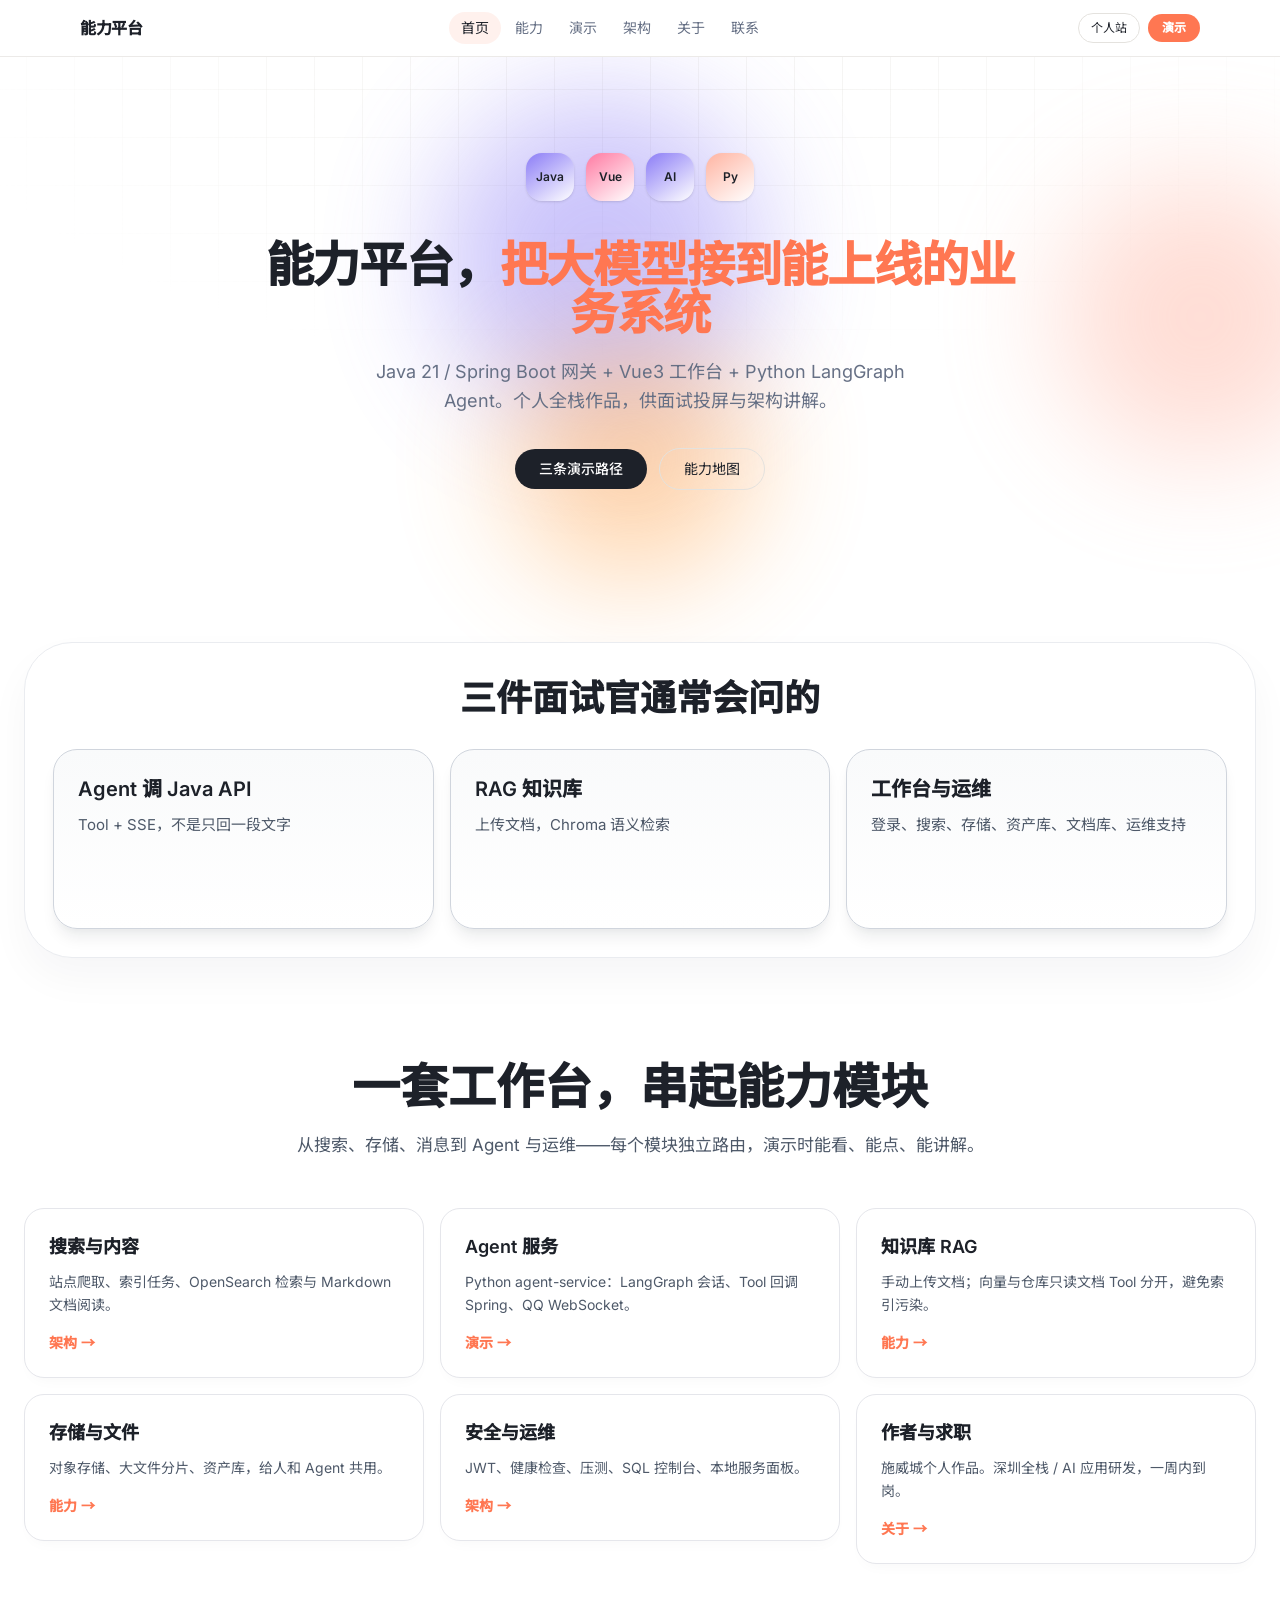
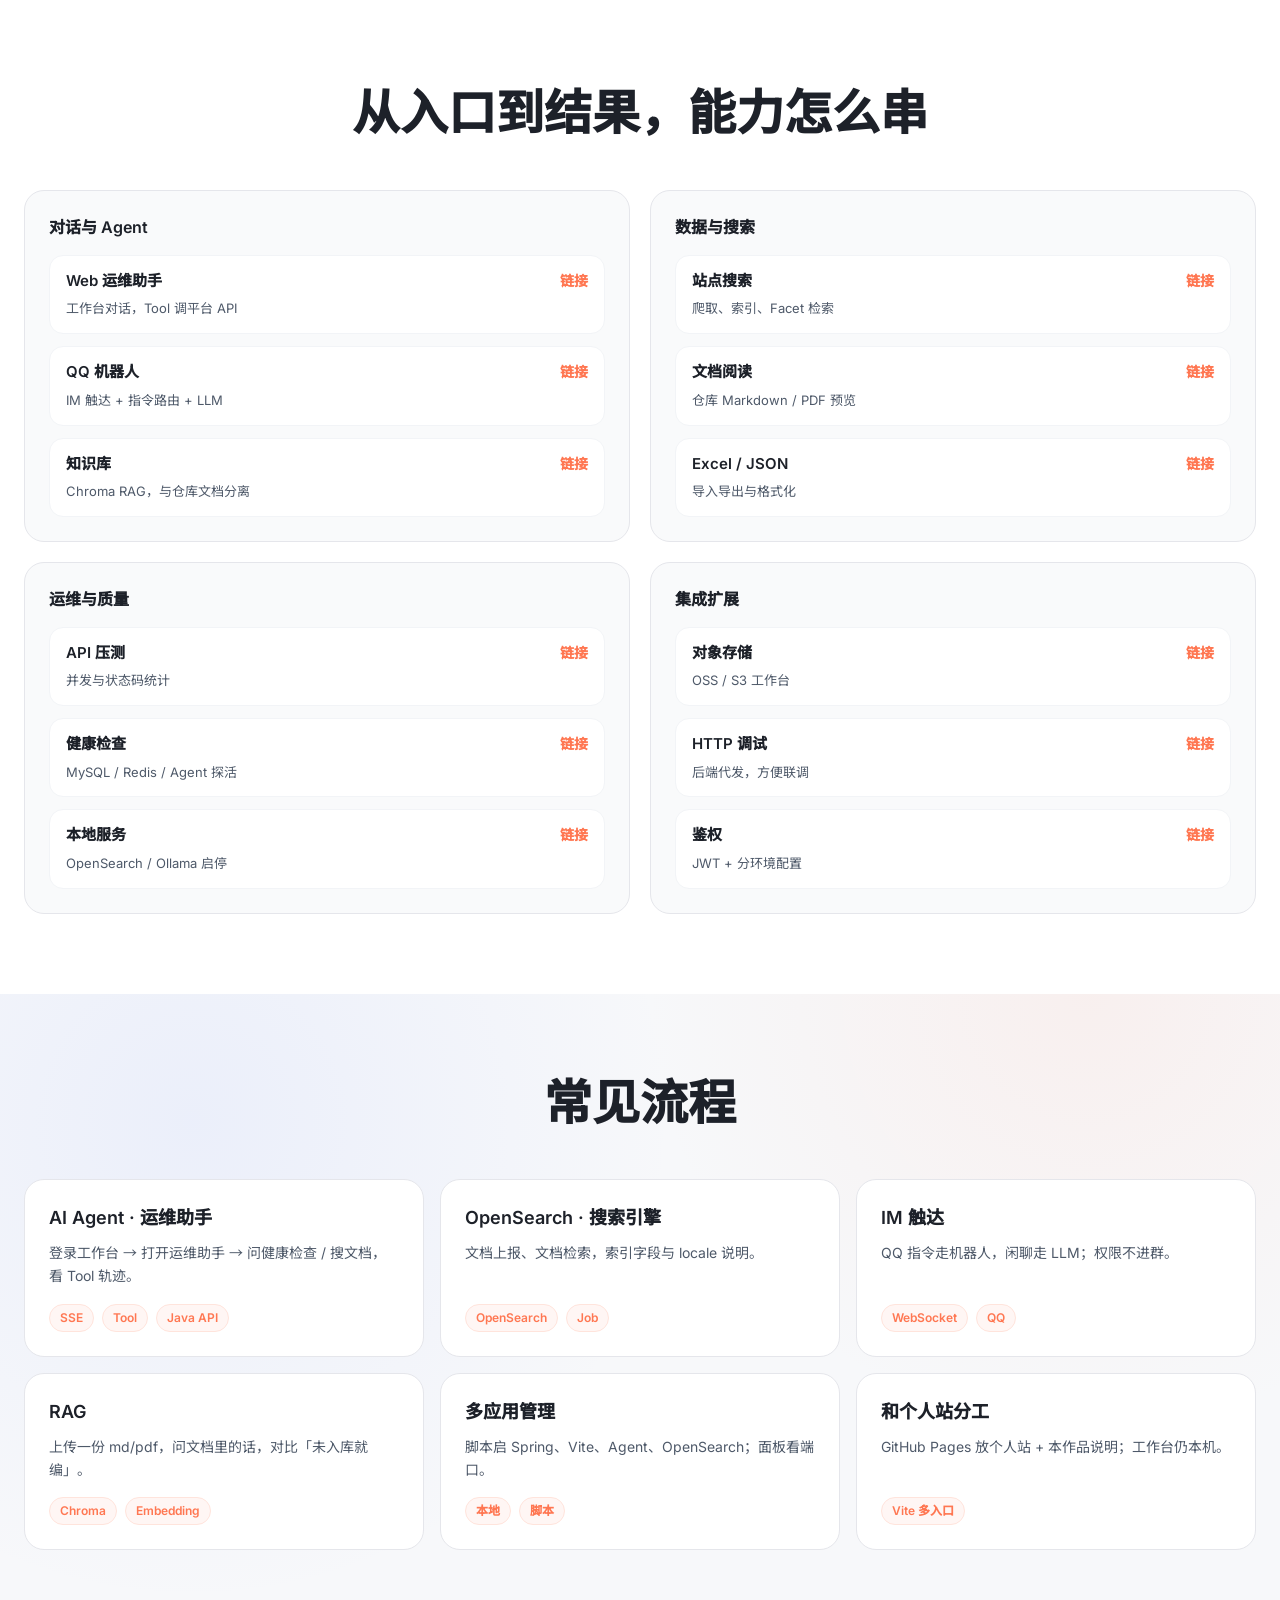
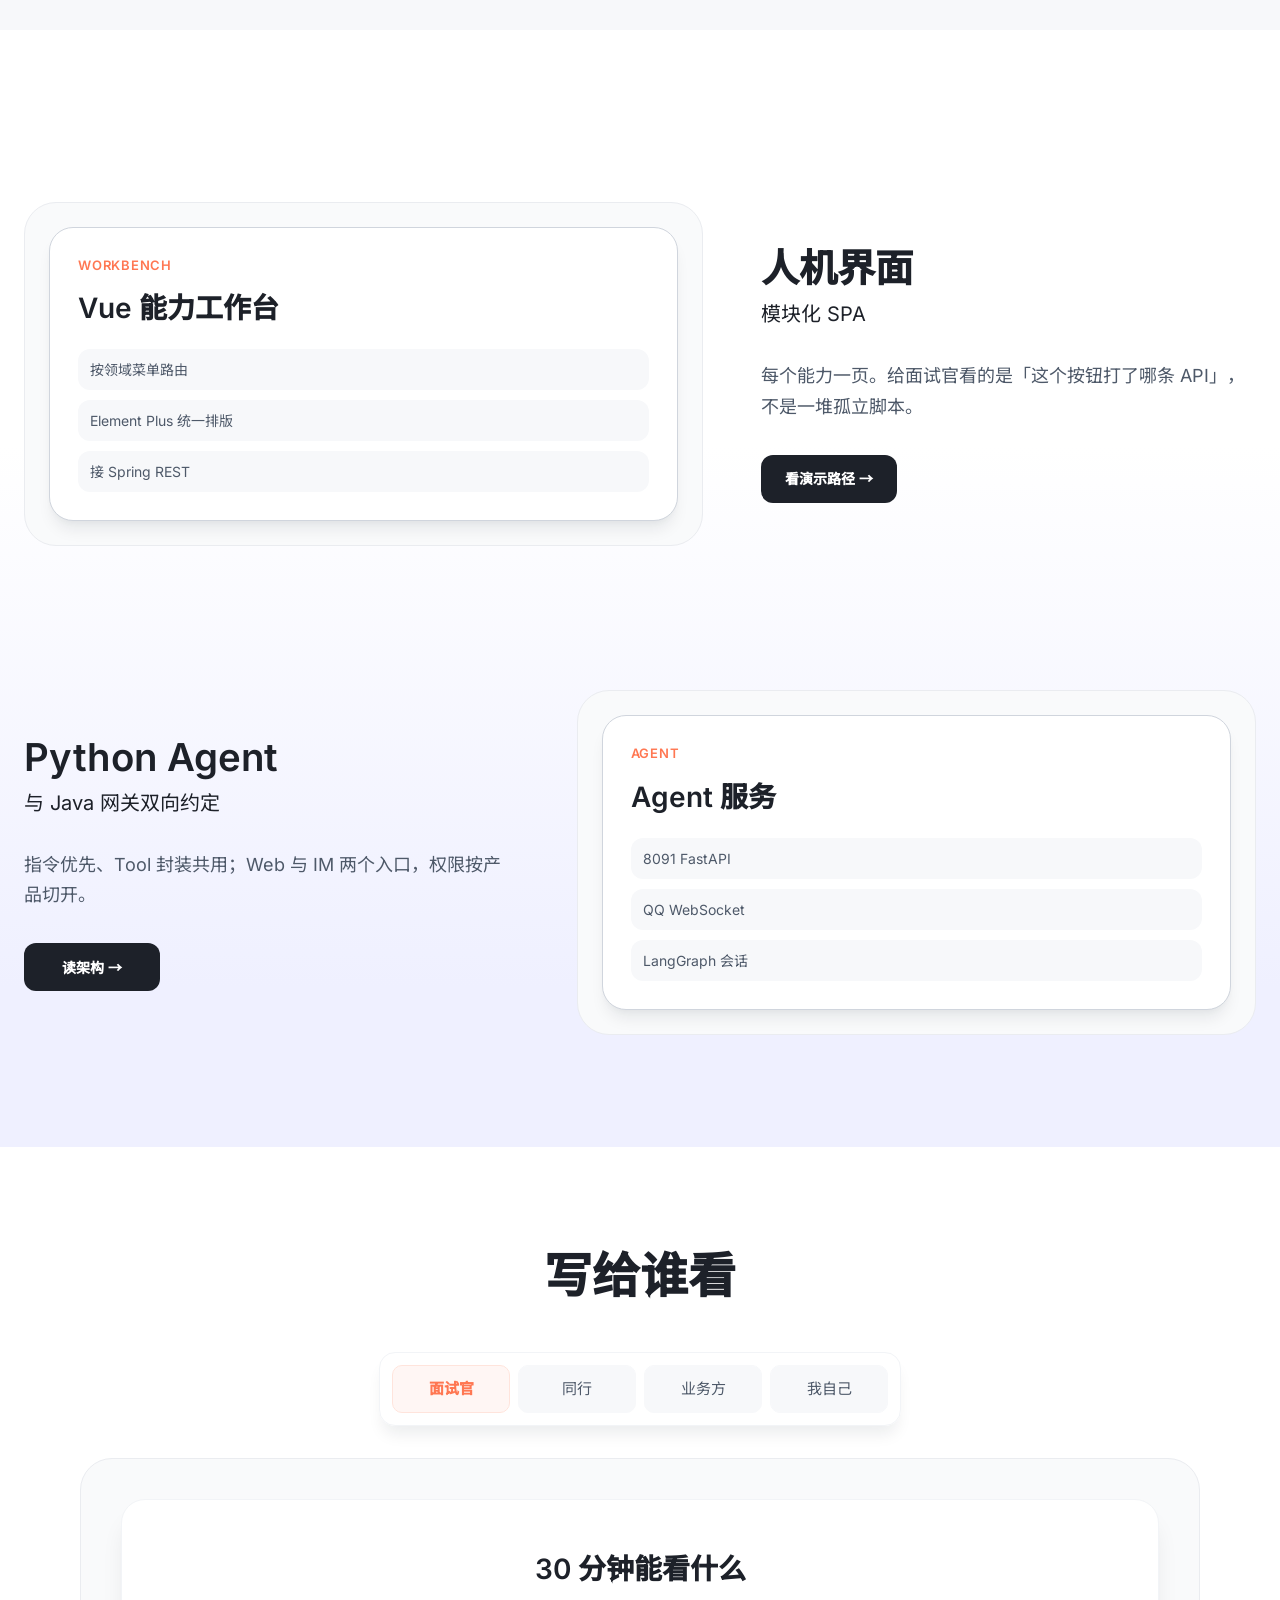
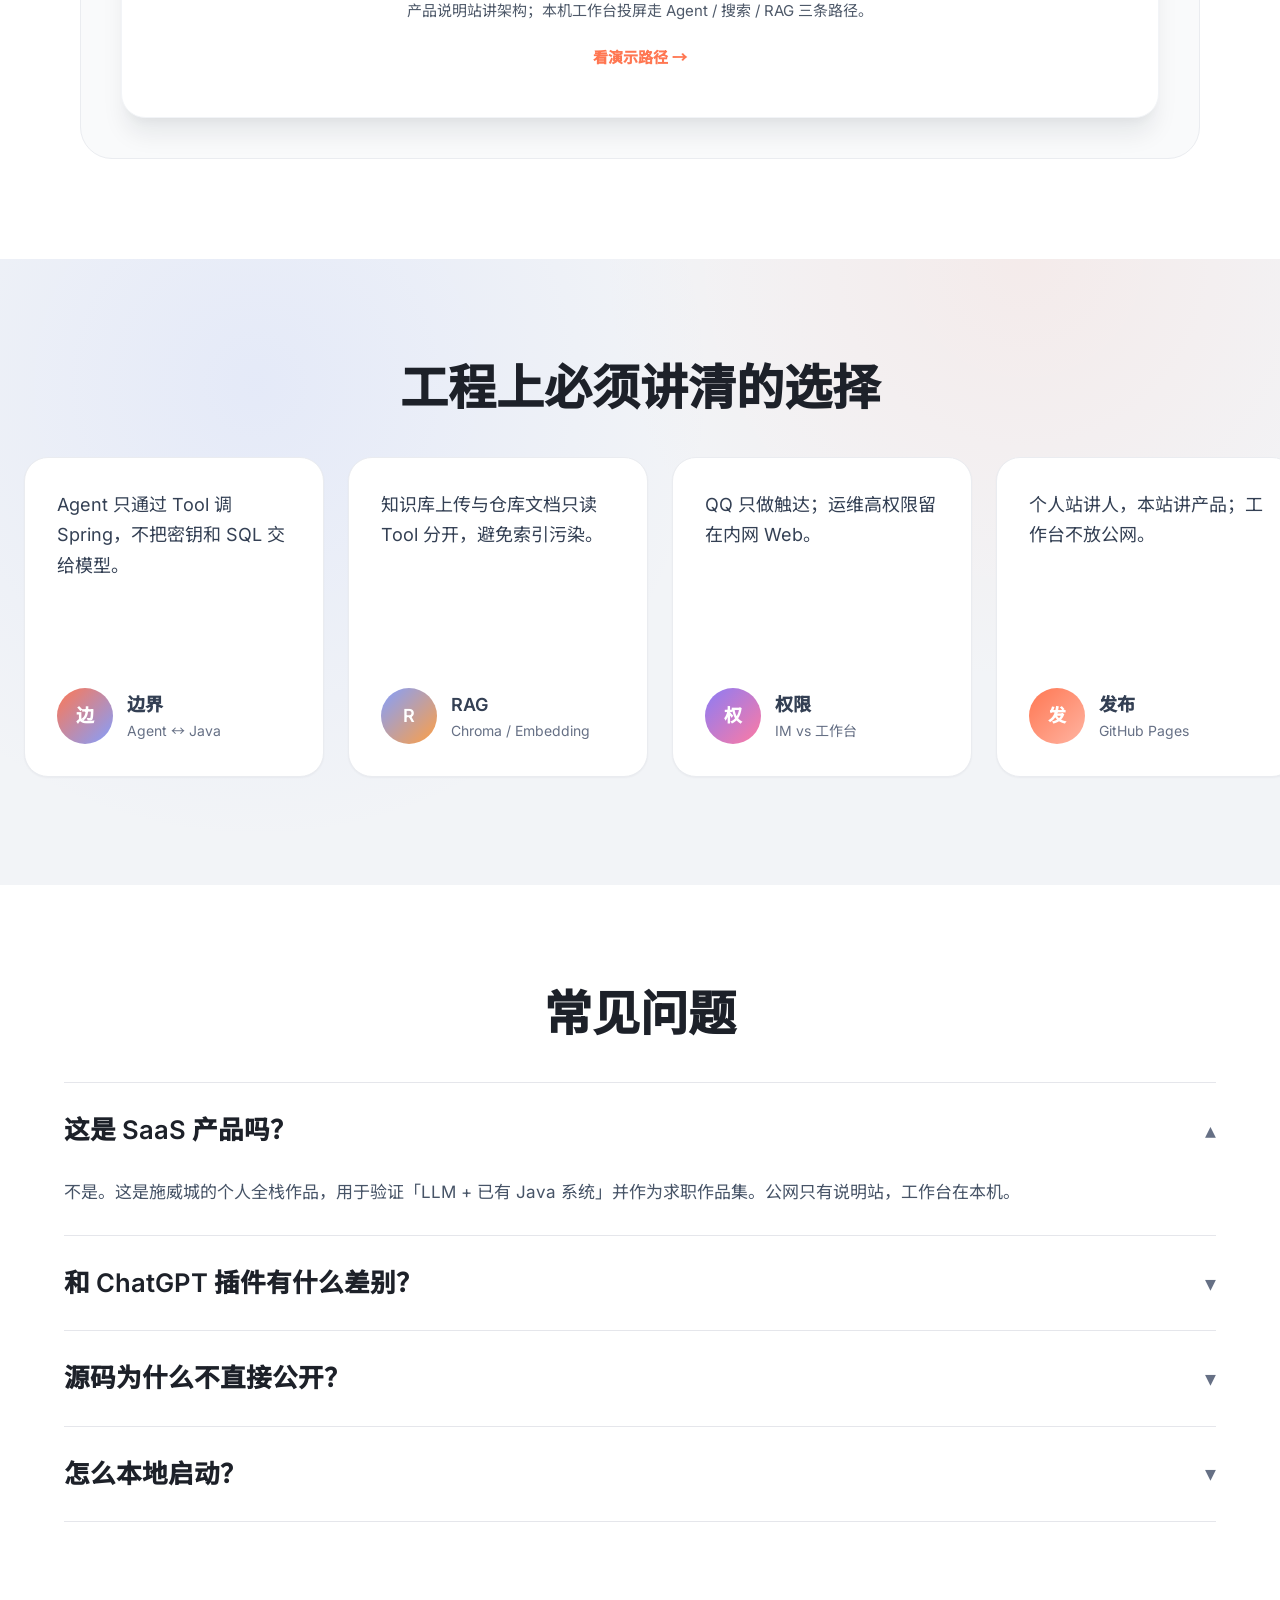
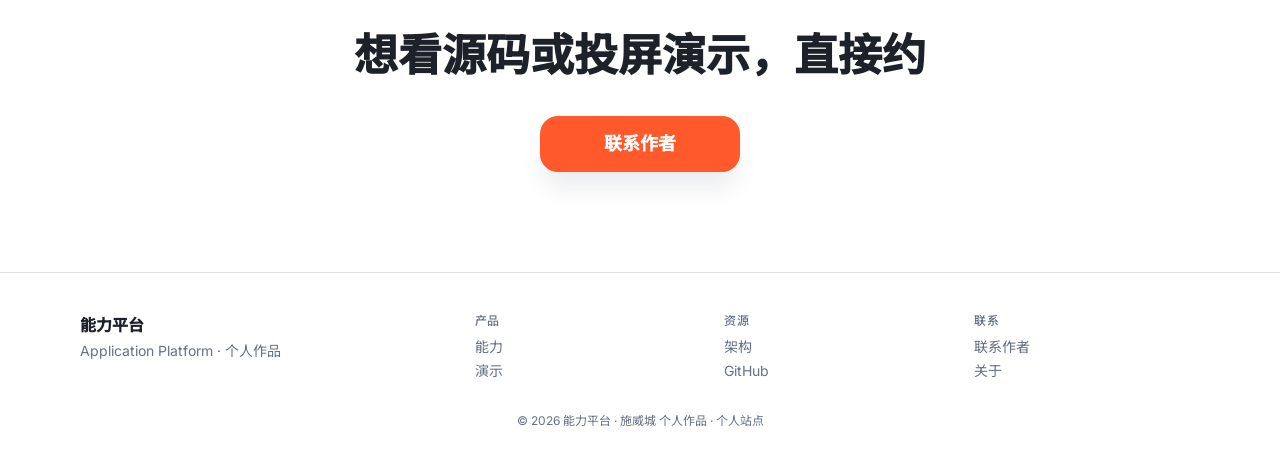
==== platform/index.html @ bff55a90 "regular updates 2026-11-03 01:28:28" ====
<!DOCTYPE html>
<html lang="zh-CN" class="h-full antialiased">
  <head>
    <meta charset="UTF-8" />
    <meta name="viewport" content="width=device-width, initial-scale=1, maximum-scale=5, viewport-fit=cover" />
    <link rel="icon" type="image/svg+xml" href="/platform/favicon.svg" />
    <title>能力平台 | 施威城个人作品</title>
    <meta name="description" content="施威城个人全栈作品：Spring Boot + Vue3 + LangGraph Agent / RAG。把大模型接到能上线的业务系统。" />
    <script type="module" crossorigin src="/platform/assets/index-BoWexp7I.js"></script>
    <link rel="stylesheet" crossorigin href="/platform/assets/index-W_lzZaRD.css">
  </head>
  <body class="min-h-full bg-background text-foreground">
    <script type="text/javascript">
      (function (l) {
        if (l.search.length > 1 && l.search.charAt(1) === '/') {
          var decoded = l.search
            .slice(1)
            .split('&')
            .map(function (s) {
              return s.replace(/~and~/g, '&');
            })
            .join('?');
          window.history.replaceState(null, null, l.pathname.slice(0, -1) + decoded + l.hash);
        }
      })(window.location);
    </script>
    <div id="app"></div>
  </body>
</html>
---- platform/assets/index-W_lzZaRD.css ----
@font-face{font-family:Inter;font-style:normal;font-display:swap;font-weight:400;src:url(/platform/assets/inter-cyrillic-ext-400-normal-BQZuk6qB.woff2) format("woff2"),url(/platform/assets/inter-cyrillic-ext-400-normal-DQukG94-.woff) format("woff");unicode-range:U+0460-052F,U+1C80-1C8A,U+20B4,U+2DE0-2DFF,U+A640-A69F,U+FE2E-FE2F}@font-face{font-family:Inter;font-style:normal;font-display:swap;font-weight:400;src:url(/platform/assets/inter-cyrillic-400-normal-obahsSVq.woff2) format("woff2"),url(/platform/assets/inter-cyrillic-400-normal-HOLc17fK.woff) format("woff");unicode-range:U+0301,U+0400-045F,U+0490-0491,U+04B0-04B1,U+2116}@font-face{font-family:Inter;font-style:normal;font-display:swap;font-weight:400;src:url(/platform/assets/inter-greek-ext-400-normal-DGGRlc-M.woff2) format("woff2"),url(/platform/assets/inter-greek-ext-400-normal-KugGGMne.woff) format("woff");unicode-range:U+1F00-1FFF}@font-face{font-family:Inter;font-style:normal;font-display:swap;font-weight:400;src:url(/platform/assets/inter-greek-400-normal-B4URO6DV.woff2) format("woff2"),url(/platform/assets/inter-greek-400-normal-q2sYcFCs.woff) format("woff");unicode-range:U+0370-0377,U+037A-037F,U+0384-038A,U+038C,U+038E-03A1,U+03A3-03FF}@font-face{font-family:Inter;font-style:normal;font-display:swap;font-weight:400;src:url(/platform/assets/inter-vietnamese-400-normal-DMkecbls.woff2) format("woff2"),url(/platform/assets/inter-vietnamese-400-normal-Bbgyi5SW.woff) format("woff");unicode-range:U+0102-0103,U+0110-0111,U+0128-0129,U+0168-0169,U+01A0-01A1,U+01AF-01B0,U+0300-0301,U+0303-0304,U+0308-0309,U+0323,U+0329,U+1EA0-1EF9,U+20AB}@font-face{font-family:Inter;font-style:normal;font-display:swap;font-weight:400;src:url(/platform/assets/inter-latin-ext-400-normal-C1nco2VV.woff2) format("woff2"),url(/platform/assets/inter-latin-ext-400-normal-77YHD8bZ.woff) format("woff");unicode-range:U+0100-02BA,U+02BD-02C5,U+02C7-02CC,U+02CE-02D7,U+02DD-02FF,U+0304,U+0308,U+0329,U+1D00-1DBF,U+1E00-1E9F,U+1EF2-1EFF,U+2020,U+20A0-20AB,U+20AD-20C0,U+2113,U+2C60-2C7F,U+A720-A7FF}@font-face{font-family:Inter;font-style:normal;font-display:swap;font-weight:400;src:url(/platform/assets/inter-latin-400-normal-C38fXH4l.woff2) format("woff2"),url(/platform/assets/inter-latin-400-normal-CyCys3Eg.woff) format("woff");unicode-range:U+0000-00FF,U+0131,U+0152-0153,U+02BB-02BC,U+02C6,U+02DA,U+02DC,U+0304,U+0308,U+0329,U+2000-206F,U+20AC,U+2122,U+2191,U+2193,U+2212,U+2215,U+FEFF,U+FFFD}@font-face{font-family:Inter;font-style:normal;font-display:swap;font-weight:500;src:url(/platform/assets/inter-cyrillic-ext-500-normal-B0yAr1jD.woff2) format("woff2"),url(/platform/assets/inter-cyrillic-ext-500-normal-BmqWE9Dz.woff) format("woff");unicode-range:U+0460-052F,U+1C80-1C8A,U+20B4,U+2DE0-2DFF,U+A640-A69F,U+FE2E-FE2F}@font-face{font-family:Inter;font-style:normal;font-display:swap;font-weight:500;src:url(/platform/assets/inter-cyrillic-500-normal-BasfLYem.woff2) format("woff2"),url(/platform/assets/inter-cyrillic-500-normal-CxZf_p3X.woff) format("woff");unicode-range:U+0301,U+0400-045F,U+0490-0491,U+04B0-04B1,U+2116}@font-face{font-family:Inter;font-style:normal;font-display:swap;font-weight:500;src:url(/platform/assets/inter-greek-ext-500-normal-C4iEst2y.woff2) format("woff2"),url(/platform/assets/inter-greek-ext-500-normal-2j5mBUwD.woff) format("woff");unicode-range:U+1F00-1FFF}@font-face{font-family:Inter;font-style:normal;font-display:swap;font-weight:500;src:url(/platform/assets/inter-greek-500-normal-BIZE56-Y.woff2) format("woff2"),url(/platform/assets/inter-greek-500-normal-Xzm54t5V.woff) format("woff");unicode-range:U+0370-0377,U+037A-037F,U+0384-038A,U+038C,U+038E-03A1,U+03A3-03FF}@font-face{font-family:Inter;font-style:normal;font-display:swap;font-weight:500;src:url(/platform/assets/inter-vietnamese-500-normal-DOriooB6.woff2) format("woff2"),url(/platform/assets/inter-vietnamese-500-normal-mJboJaSs.woff) format("woff");unicode-range:U+0102-0103,U+0110-0111,U+0128-0129,U+0168-0169,U+01A0-01A1,U+01AF-01B0,U+0300-0301,U+0303-0304,U+0308-0309,U+0323,U+0329,U+1EA0-1EF9,U+20AB}@font-face{font-family:Inter;font-style:normal;font-display:swap;font-weight:500;src:url(/platform/assets/inter-latin-ext-500-normal-CV4jyFjo.woff2) format("woff2"),url(/platform/assets/inter-latin-ext-500-normal-BxGbmqWO.woff) format("woff");unicode-range:U+0100-02BA,U+02BD-02C5,U+02C7-02CC,U+02CE-02D7,U+02DD-02FF,U+0304,U+0308,U+0329,U+1D00-1DBF,U+1E00-1E9F,U+1EF2-1EFF,U+2020,U+20A0-20AB,U+20AD-20C0,U+2113,U+2C60-2C7F,U+A720-A7FF}@font-face{font-family:Inter;font-style:normal;font-display:swap;font-weight:500;src:url(/platform/assets/inter-latin-500-normal-Cerq10X2.woff2) format("woff2"),url(/platform/assets/inter-latin-500-normal-BL9OpVg8.woff) format("woff");unicode-range:U+0000-00FF,U+0131,U+0152-0153,U+02BB-02BC,U+02C6,U+02DA,U+02DC,U+0304,U+0308,U+0329,U+2000-206F,U+20AC,U+2122,U+2191,U+2193,U+2212,U+2215,U+FEFF,U+FFFD}@font-face{font-family:Inter;font-style:normal;font-display:swap;font-weight:600;src:url(/platform/assets/inter-cyrillic-ext-600-normal-Dfes3d0z.woff2) format("woff2"),url(/platform/assets/inter-cyrillic-ext-600-normal-Bcila6Z-.woff) format("woff");unicode-range:U+0460-052F,U+1C80-1C8A,U+20B4,U+2DE0-2DFF,U+A640-A69F,U+FE2E-FE2F}@font-face{font-family:Inter;font-style:normal;font-display:swap;font-weight:600;src:url(/platform/assets/inter-cyrillic-600-normal-CWCymEST.woff2) format("woff2"),url(/platform/assets/inter-cyrillic-600-normal-4D_pXhcN.woff) format("woff");unicode-range:U+0301,U+0400-045F,U+0490-0491,U+04B0-04B1,U+2116}@font-face{font-family:Inter;font-style:normal;font-display:swap;font-weight:600;src:url(/platform/assets/inter-greek-ext-600-normal-DRtmH8MT.woff2) format("woff2"),url(/platform/assets/inter-greek-ext-600-normal-B8X0CLgF.woff) format("woff");unicode-range:U+1F00-1FFF}@font-face{font-family:Inter;font-style:normal;font-display:swap;font-weight:600;src:url(/platform/assets/inter-greek-600-normal-plRanbMR.woff2) format("woff2"),url(/platform/assets/inter-greek-600-normal-BZpKdvQh.woff) format("woff");unicode-range:U+0370-0377,U+037A-037F,U+0384-038A,U+038C,U+038E-03A1,U+03A3-03FF}@font-face{font-family:Inter;font-style:normal;font-display:swap;font-weight:600;src:url(/platform/assets/inter-vietnamese-600-normal-Cc8MFFhd.woff2) format("woff2"),url(/platform/assets/inter-vietnamese-600-normal-BuLX-rYi.woff) format("woff");unicode-range:U+0102-0103,U+0110-0111,U+0128-0129,U+0168-0169,U+01A0-01A1,U+01AF-01B0,U+0300-0301,U+0303-0304,U+0308-0309,U+0323,U+0329,U+1EA0-1EF9,U+20AB}@font-face{font-family:Inter;font-style:normal;font-display:swap;font-weight:600;src:url(/platform/assets/inter-latin-ext-600-normal-D2bJ5OIk.woff2) format("woff2"),url(/platform/assets/inter-latin-ext-600-normal-CIVaiw4L.woff) format("woff");unicode-range:U+0100-02BA,U+02BD-02C5,U+02C7-02CC,U+02CE-02D7,U+02DD-02FF,U+0304,U+0308,U+0329,U+1D00-1DBF,U+1E00-1E9F,U+1EF2-1EFF,U+2020,U+20A0-20AB,U+20AD-20C0,U+2113,U+2C60-2C7F,U+A720-A7FF}@font-face{font-family:Inter;font-style:normal;font-display:swap;font-weight:600;src:url(/platform/assets/inter-latin-600-normal-LgqL8muc.woff2) format("woff2"),url(/platform/assets/inter-latin-600-normal-CiBQ2DWP.woff) format("woff");unicode-range:U+0000-00FF,U+0131,U+0152-0153,U+02BB-02BC,U+02C6,U+02DA,U+02DC,U+0304,U+0308,U+0329,U+2000-206F,U+20AC,U+2122,U+2191,U+2193,U+2212,U+2215,U+FEFF,U+FFFD}@font-face{font-family:Noto Sans SC;font-style:normal;font-display:swap;font-weight:400;src:url([data-uri]) format("woff2"),url([data-uri]) format("woff");unicode-range:U+1f1e9-1f1f5,U+1f1f7-1f1ff,U+1f21a,U+1f232,U+1f234-1f237,U+1f250-1f251,U+1f300,U+1f302-1f308,U+1f30a-1f311,U+1f315,U+1f319-1f320,U+1f324,U+1f327,U+1f32a,U+1f32c-1f32d,U+1f330-1f357,U+1f359-1f37e}@font-face{font-family:Noto Sans SC;font-style:normal;font-display:swap;font-weight:400;src:url(/platform/assets/noto-sans-sc-5-400-normal-3RzBeGhg.woff2) format("woff2"),url(/platform/assets/noto-sans-sc-5-400-normal-CqGeNka7.woff) format("woff");unicode-range:U+fee3,U+fef3,U+ff03-ff04,U+ff07,U+ff0a,U+ff17-ff19,U+ff1c-ff1d,U+ff20-ff3a,U+ff3c,U+ff3e-ff5b,U+ff5d,U+ff61-ff65,U+ff67-ff6a,U+ff6c,U+ff6f-ff78,U+ff7a-ff7d,U+ff80-ff84,U+ff86,U+ff89-ff8e,U+ff92,U+ff97-ff9b,U+ff9d-ff9f,U+ffe0-ffe4,U+ffe6,U+ffe9,U+ffeb,U+ffed,U+fffc,U+1f004,U+1f170-1f171,U+1f192-1f195,U+1f198-1f19a,U+1f1e6-1f1e8}@font-face{font-family:Noto Sans SC;font-style:normal;font-display:swap;font-weight:400;src:url(/platform/assets/noto-sans-sc-6-400-normal-D73klzWF.woff2) format("woff2"),url(/platform/assets/noto-sans-sc-6-400-normal-CXZtsxyd.woff) format("woff");unicode-range:U+f0a7,U+f0b2,U+f0b7,U+f0c9,U+f0d8,U+f0da,U+f0dc-f0dd,U+f0e0,U+f0e6,U+f0eb,U+f0fc,U+f101,U+f104-f105,U+f107,U+f10b,U+f11b,U+f14b,U+f18a,U+f193,U+f1d6-f1d7,U+f244,U+f27a,U+f296,U+f2ae,U+f471,U+f4b3,U+f610-f611,U+f880-f881,U+f8ec,U+f8f5,U+f8ff,U+f901,U+f90a,U+f92c-f92d,U+f934,U+f937,U+f941,U+f965,U+f967,U+f969,U+f96b,U+f96f,U+f974,U+f978-f979,U+f97e,U+f981,U+f98a,U+f98e,U+f997,U+f99c,U+f9b2,U+f9b5,U+f9ba,U+f9be,U+f9ca,U+f9d0-f9d1,U+f9dd,U+f9e0-f9e1,U+f9e4,U+f9f7,U+fa00-fa01,U+fa08,U+fa0a,U+fa11,U+fb01-fb02,U+fdfc,U+fe0e,U+fe30-fe31,U+fe33-fe44,U+fe49-fe52,U+fe54-fe57,U+fe59-fe66,U+fe68-fe6b,U+fe8e,U+fe92-fe93,U+feae,U+feb8,U+fecb-fecc,U+fee0}@font-face{font-family:Noto Sans SC;font-style:normal;font-display:swap;font-weight:400;src:url(/platform/assets/noto-sans-sc-21-400-normal-Bfz3Xm1a.woff2) format("woff2"),url(/platform/assets/noto-sans-sc-21-400-normal-BWSKkENd.woff) format("woff");unicode-range:U+9f83,U+9f85-9f8d,U+9f90-9f91,U+9f94-9f96,U+9f98,U+9f9b-9f9c,U+9f9e,U+9fa0,U+9fa2,U+9ff0-9fff,U+a001,U+a007,U+a025,U+a046-a047,U+a057,U+a072,U+a078-a079,U+a083,U+a085,U+a100,U+a118,U+a132,U+a134,U+a1f4,U+a242,U+a4a6,U+a4aa,U+a4b0-a4b1,U+a4b3,U+a9c1-a9c2,U+ac00-ac01,U+ac04,U+ac08,U+ac10-ac11,U+ac13-ac16,U+ac19,U+ac1c-ac1d,U+ac24,U+ac70-ac71,U+ac74,U+ac77-ac78,U+ac80-ac81,U+ac83,U+ac8c,U+ac90,U+ac9f-aca0,U+aca8-aca9,U+acac,U+acb0,U+acbd,U+acc1,U+acc4,U+ace0-ace1,U+ace4,U+ace8,U+acf3,U+acf5,U+acfc-acfd,U+ad00,U+ad0c,U+ad11,U+ad1c,U+ad34,U+ad50,U+ad64,U+ad6c,U+ad70,U+ad74,U+ad7f,U+ad81,U+ad8c,U+adc0,U+adc8,U+addc,U+ade0,U+adf8-adf9,U+adfc,U+ae00,U+ae08-ae09,U+ae0b,U+ae30,U+ae34,U+ae38,U+ae40,U+ae4a,U+ae4c,U+ae54,U+ae68,U+aebc,U+aed8,U+af2c-af2d}@font-face{font-family:Noto Sans SC;font-style:normal;font-display:swap;font-weight:400;src:url(/platform/assets/noto-sans-sc-22-400-normal-yOvQSDF6.woff2) format("woff2"),url(/platform/assets/noto-sans-sc-22-400-normal-BKfopAEH.woff) format("woff");unicode-range:U+9e30-9e33,U+9e35-9e3b,U+9e3e,U+9e40-9e44,U+9e46-9e4e,U+9e51,U+9e53,U+9e55-9e58,U+9e5a-9e5c,U+9e5e-9e63,U+9e66-9e6e,U+9e71,U+9e73,U+9e75,U+9e78-9e79,U+9e7c-9e7e,U+9e82,U+9e86-9e88,U+9e8b-9e8c,U+9e90-9e91,U+9e93,U+9e95,U+9e97,U+9e9d,U+9ea4-9ea5,U+9ea9-9eaa,U+9eb4-9eb5,U+9eb8-9eba,U+9ebc-9ebf,U+9ec3,U+9ec9,U+9ecd,U+9ed0,U+9ed2-9ed3,U+9ed5-9ed6,U+9ed9,U+9edc-9edd,U+9edf-9ee0,U+9ee2,U+9ee5,U+9ee7-9eea,U+9eef,U+9ef1,U+9ef3-9ef4,U+9ef6,U+9ef9,U+9efb-9efc,U+9efe,U+9f0b,U+9f0d,U+9f10,U+9f14,U+9f17,U+9f19,U+9f22,U+9f29,U+9f2c,U+9f2f,U+9f31,U+9f37,U+9f39,U+9f3d-9f3e,U+9f41,U+9f4a-9f4b,U+9f51-9f52,U+9f61-9f63,U+9f66-9f67,U+9f80-9f81}@font-face{font-family:Noto Sans SC;font-style:normal;font-display:swap;font-weight:400;src:url(/platform/assets/noto-sans-sc-23-400-normal-D0XQUkMM.woff2) format("woff2"),url(/platform/assets/noto-sans-sc-23-400-normal-VP8RQJAO.woff) format("woff");unicode-range:U+9c82-9c83,U+9c85-9c8c,U+9c8e-9c92,U+9c94-9c9b,U+9c9e-9ca3,U+9ca5-9ca7,U+9ca9,U+9cab,U+9cad-9cae,U+9cb1-9cb7,U+9cb9-9cbd,U+9cbf-9cc0,U+9cc3,U+9cc5-9cc7,U+9cc9-9cd1,U+9cd3-9cda,U+9cdc-9cdd,U+9cdf,U+9ce1-9ce3,U+9ce5,U+9ce9,U+9cee-9cef,U+9cf3-9cf4,U+9cf6,U+9cfc-9cfd,U+9d02,U+9d08-9d09,U+9d12,U+9d1b,U+9d1e,U+9d26,U+9d28,U+9d37,U+9d3b,U+9d3f,U+9d51,U+9d59,U+9d5c-9d5d,U+9d5f-9d61,U+9d6c,U+9d70,U+9d72,U+9d7a,U+9d7e,U+9d84,U+9d89,U+9d8f,U+9d92,U+9daf,U+9db4,U+9db8,U+9dbc,U+9dc4,U+9dc7,U+9dc9,U+9dd7,U+9ddf,U+9df2,U+9df9-9dfa,U+9e0a,U+9e11,U+9e1a,U+9e1e,U+9e20,U+9e22,U+9e28-9e2c,U+9e2e-9e2f}@font-face{font-family:Noto Sans SC;font-style:normal;font-display:swap;font-weight:400;src:url(/platform/assets/noto-sans-sc-24-400-normal-mI4tDgE1.woff2) format("woff2"),url(/platform/assets/noto-sans-sc-24-400-normal-BNcLancd.woff) format("woff");unicode-range:U+9a80,U+9a83,U+9a85,U+9a88-9a8a,U+9a8d-9a8e,U+9a90,U+9a92-9a93,U+9a95-9a96,U+9a98-9a99,U+9a9b-9aa2,U+9aa5,U+9aa7,U+9aaf-9ab1,U+9ab5-9ab6,U+9ab9-9aba,U+9ac0-9ac4,U+9ac8,U+9acb-9acc,U+9ace-9acf,U+9ad1-9ad2,U+9ad9,U+9adf,U+9ae1,U+9ae3,U+9aea-9aeb,U+9aed-9aef,U+9af4,U+9af9,U+9afb,U+9b03-9b04,U+9b06,U+9b08,U+9b0d,U+9b0f-9b10,U+9b13,U+9b18,U+9b1a,U+9b1f,U+9b22-9b23,U+9b25,U+9b27-9b28,U+9b2a,U+9b2f,U+9b31-9b32,U+9b3b,U+9b43,U+9b46-9b49,U+9b4d-9b4e,U+9b51,U+9b56,U+9b58,U+9b5a,U+9b5c,U+9b5f,U+9b61-9b62,U+9b6f,U+9b77,U+9b80,U+9b88,U+9b8b,U+9b8e,U+9b91,U+9b9f-9ba0,U+9ba8,U+9baa-9bab,U+9bad-9bae,U+9bb0-9bb1,U+9bb8,U+9bc9-9bca,U+9bd3,U+9bd6,U+9bdb,U+9be8,U+9bf0-9bf1,U+9c02,U+9c10,U+9c15,U+9c24,U+9c2d,U+9c32,U+9c39,U+9c3b,U+9c40,U+9c47-9c49,U+9c53,U+9c57,U+9c64,U+9c72,U+9c77-9c78,U+9c7b,U+9c7f-9c80}@font-face{font-family:Noto Sans SC;font-style:normal;font-display:swap;font-weight:400;src:url(/platform/assets/noto-sans-sc-25-400-normal-CD3JKveN.woff2) format("woff2"),url(/platform/assets/noto-sans-sc-25-400-normal-Dr2sN31U.woff) format("woff");unicode-range:U+98dd,U+98e1-98e2,U+98e7-98ea,U+98ec,U+98ee-98ef,U+98f2,U+98f4,U+98fc-98fe,U+9903,U+9905,U+9908,U+990a,U+990c-990d,U+9913-9914,U+9918,U+991a-991b,U+991e,U+9921,U+9928,U+992c,U+992e,U+9935,U+9938-9939,U+993d-993e,U+9945,U+994b-994c,U+9951-9952,U+9954-9955,U+9957,U+995e,U+9963,U+9966-9969,U+996b-996c,U+996f,U+9974-9975,U+9977-9979,U+997d-997e,U+9980-9981,U+9983-9984,U+9987,U+998a-998b,U+998d-9991,U+9993-9995,U+9997-9998,U+99a5,U+99ab,U+99ad-99ae,U+99b1,U+99b3-99b4,U+99bc,U+99bf,U+99c1,U+99c3-99c6,U+99cc,U+99d0,U+99d2,U+99d5,U+99db,U+99dd,U+99e1,U+99ed,U+99f1,U+99ff,U+9a01,U+9a03-9a04,U+9a0e-9a0f,U+9a11-9a13,U+9a19,U+9a1b,U+9a28,U+9a2b,U+9a30,U+9a32,U+9a37,U+9a40,U+9a45,U+9a4a,U+9a4d-9a4e,U+9a52,U+9a55,U+9a57,U+9a5a-9a5b,U+9a5f,U+9a62,U+9a65,U+9a69,U+9a6b,U+9a6e,U+9a75,U+9a77-9a7a,U+9a7d}@font-face{font-family:Noto Sans SC;font-style:normal;font-display:swap;font-weight:400;src:url(/platform/assets/noto-sans-sc-26-400-normal-B306_DcA.woff2) format("woff2"),url(/platform/assets/noto-sans-sc-26-400-normal-BcJtXd5l.woff) format("woff");unicode-range:U+975b-975c,U+9763,U+9765-9766,U+976c-976d,U+9773,U+9776,U+977a,U+977c,U+9784-9785,U+978e-978f,U+9791-9792,U+9794-9795,U+9798,U+979a,U+979e,U+97a3,U+97a5-97a6,U+97a8,U+97ab-97ac,U+97ae-97af,U+97b2,U+97b4,U+97c6,U+97cb-97cc,U+97d3,U+97d8,U+97dc,U+97e1,U+97ea-97eb,U+97ee,U+97fb,U+97fe-97ff,U+9801-9803,U+9805-9806,U+9808,U+980c,U+9810-9814,U+9817-9818,U+981e,U+9820-9821,U+9824,U+9828,U+982b-982d,U+9830,U+9834,U+9838-9839,U+983c,U+9846,U+984d-984f,U+9851-9852,U+9854-9855,U+9857-9858,U+985a-985b,U+9862-9863,U+9865,U+9867,U+986b,U+986f-9871,U+9877-9878,U+987c,U+9880,U+9883,U+9885,U+9889,U+988b-988f,U+9893-9895,U+9899-989b,U+989e-989f,U+98a1-98a2,U+98a5-98a7,U+98a9,U+98af,U+98b1,U+98b6,U+98ba,U+98be,U+98c3-98c4,U+98c6-98c8,U+98cf-98d6,U+98da-98db}@font-face{font-family:Noto Sans SC;font-style:normal;font-display:swap;font-weight:400;src:url(/platform/assets/noto-sans-sc-27-400-normal-LzZF_NqI.woff2) format("woff2"),url(/platform/assets/noto-sans-sc-27-400-normal-CAcePaVb.woff) format("woff");unicode-range:U+95c4-95ca,U+95cc-95cd,U+95d4-95d6,U+95d8,U+95e1-95e2,U+95e9,U+95f0-95f1,U+95f3,U+95f6,U+95fc,U+95fe-95ff,U+9602-9604,U+9606-960d,U+960f,U+9611-9613,U+9615-9617,U+9619-961b,U+961d,U+9621,U+9628,U+962f,U+963c-963e,U+9641-9642,U+9649,U+9654,U+965b-965f,U+9661,U+9663,U+9665,U+9667-9668,U+966c,U+9670,U+9672-9674,U+9678,U+967a,U+967d,U+9682,U+9685,U+9688,U+968a,U+968d-968e,U+9695,U+9697-9698,U+969e,U+96a0,U+96a3-96a4,U+96a8,U+96aa,U+96b0-96b1,U+96b3-96b4,U+96b7-96b9,U+96bb-96bd,U+96c9,U+96cb,U+96ce,U+96d1-96d2,U+96d6,U+96d9,U+96db-96dc,U+96de,U+96e0,U+96e3,U+96e9,U+96eb,U+96f0-96f2,U+96f9,U+96ff,U+9701-9702,U+9705,U+9708,U+970a,U+970e-970f,U+9711,U+9719,U+9727,U+972a,U+972d,U+9730,U+973d,U+9742,U+9744,U+9748-9749,U+9750-9751,U+975a}@font-face{font-family:Noto Sans SC;font-style:normal;font-display:swap;font-weight:400;src:url(/platform/assets/noto-sans-sc-28-400-normal-CEc-bbYn.woff2) format("woff2"),url(/platform/assets/noto-sans-sc-28-400-normal-mlzUy5GG.woff) format("woff");unicode-range:U+94f5,U+94f7,U+94f9,U+94fb-94fd,U+94ff,U+9503-9504,U+9506-9507,U+9509-950a,U+950d-950f,U+9511-9518,U+951a-9520,U+9522,U+9528-952d,U+9530-953a,U+953c-953f,U+9543-9546,U+9548-9550,U+9552-9555,U+9557-955b,U+955d-9568,U+956a-956d,U+9570-9574,U+9583,U+9586,U+9589,U+958e-958f,U+9591-9592,U+9594,U+9598-9599,U+959e-95a0,U+95a2-95a6,U+95a8-95b2,U+95b4,U+95b8-95c3}@font-face{font-family:Noto Sans SC;font-style:normal;font-display:swap;font-weight:400;src:url(/platform/assets/noto-sans-sc-29-400-normal-CTMIENlc.woff2) format("woff2"),url(/platform/assets/noto-sans-sc-29-400-normal-CHgMHmhc.woff) format("woff");unicode-range:U+941c-942b,U+942d-942e,U+9432-9433,U+9435,U+9438,U+943a,U+943e,U+9444,U+944a,U+9451-9452,U+945a,U+9462-9463,U+9465,U+9470-9487,U+948a-9492,U+9494-9498,U+949a,U+949c-949d,U+94a1,U+94a3-94a4,U+94a8,U+94aa-94ad,U+94af,U+94b2,U+94b4-94ba,U+94bc-94c0,U+94c4,U+94c6-94db,U+94de-94ec,U+94ee-94f1,U+94f3}@font-face{font-family:Noto Sans SC;font-style:normal;font-display:swap;font-weight:400;src:url(/platform/assets/noto-sans-sc-30-400-normal-Dzb6Zn8O.woff2) format("woff2"),url(/platform/assets/noto-sans-sc-30-400-normal-DueQZSV4.woff) format("woff");unicode-range:U+92ec-92ed,U+92f0,U+92f3,U+92f8,U+92fc,U+9304,U+9306,U+9310,U+9312,U+9315,U+9318,U+931a,U+931e,U+9320-9322,U+9324,U+9326-9329,U+932b-932c,U+932f,U+9331-9332,U+9335-9336,U+933e,U+9340-9341,U+934a-9360,U+9362-9363,U+9365-936b,U+936e,U+9375,U+937e,U+9382,U+938a,U+938c,U+938f,U+9393-9394,U+9396-9397,U+939a,U+93a2,U+93a7,U+93ac-93cd,U+93d0-93d1,U+93d6-93d8,U+93de-93df,U+93e1-93e2,U+93e4,U+93f8,U+93fb,U+93fd,U+940e-941a}@font-face{font-family:Noto Sans SC;font-style:normal;font-display:swap;font-weight:400;src:url(/platform/assets/noto-sans-sc-31-400-normal-Cngcbauu.woff2) format("woff2"),url(/platform/assets/noto-sans-sc-31-400-normal-Cyw6s5hq.woff) format("woff");unicode-range:U+9163-9164,U+9169,U+9170,U+9172,U+9174,U+9179-917a,U+917d-917e,U+9182-9183,U+9185,U+918c-918d,U+9190-9191,U+919a,U+919c,U+91a1-91a4,U+91a8,U+91aa-91af,U+91b4-91b5,U+91b8,U+91ba,U+91be,U+91c0-91c1,U+91c6,U+91c8,U+91cb,U+91d0,U+91d2,U+91d7-91d8,U+91dd,U+91e3,U+91e6-91e7,U+91ed,U+91f0,U+91f5,U+91f9,U+9200,U+9205,U+9207-920a,U+920d-920e,U+9210,U+9214-9215,U+921c,U+921e,U+9221,U+9223-9227,U+9229-922a,U+922d,U+9234-9235,U+9237,U+9239-923a,U+923c-9240,U+9244-9246,U+9249,U+924e-924f,U+9251,U+9253,U+9257,U+925b,U+925e,U+9262,U+9264-9266,U+9268,U+926c,U+926f,U+9271,U+927b,U+927e,U+9280,U+9283,U+9285-928a,U+928e,U+9291,U+9293,U+9296,U+9298,U+929c-929d,U+92a8,U+92ab-92ae,U+92b3,U+92b6-92b7,U+92b9,U+92c1,U+92c5-92c6,U+92c8,U+92cc,U+92d0,U+92d2,U+92e4,U+92ea}@font-face{font-family:Noto Sans SC;font-style:normal;font-display:swap;font-weight:400;src:url(/platform/assets/noto-sans-sc-32-400-normal-BqAPF1tT.woff2) format("woff2"),url(/platform/assets/noto-sans-sc-32-400-normal-C2vok0E0.woff) format("woff");unicode-range:U+9004,U+900b,U+9011,U+9015-9016,U+901e,U+9021,U+9026,U+902d,U+902f,U+9031,U+9035-9036,U+9039-903a,U+9041,U+9044-9046,U+904a,U+904f-9052,U+9054-9055,U+9058-9059,U+905b-905e,U+9060-9062,U+9068-9069,U+906f,U+9072,U+9074,U+9076-907a,U+907c-907d,U+9081,U+9083,U+9085,U+9087-908b,U+908f,U+9095,U+9097,U+9099-909b,U+909d,U+90a0-90a1,U+90a8-90a9,U+90ac,U+90b0,U+90b2-90b4,U+90b6,U+90b8,U+90ba,U+90bd-90be,U+90c3-90c5,U+90c7-90c8,U+90cf-90d0,U+90d3,U+90d5,U+90d7,U+90da-90dc,U+90de,U+90e2,U+90e4,U+90e6-90e7,U+90ea-90eb,U+90ef,U+90f4-90f5,U+90f7,U+90fe-9100,U+9104,U+9109,U+910c,U+9112,U+9114-9115,U+9118,U+911c,U+911e,U+9120,U+9122-9123,U+9127,U+912d,U+912f-9132,U+9139-913a,U+9143,U+9146,U+9149-914a,U+914c,U+914e-9150,U+9154,U+9157,U+915a,U+915d-915e,U+9161-9162}@font-face{font-family:Noto Sans SC;font-style:normal;font-display:swap;font-weight:400;src:url(/platform/assets/noto-sans-sc-33-400-normal-CUXtFK-t.woff2) format("woff2"),url(/platform/assets/noto-sans-sc-33-400-normal-71T9_H2W.woff) format("woff");unicode-range:U+8e41-8e42,U+8e47,U+8e49-8e4b,U+8e50-8e53,U+8e59-8e5a,U+8e5f-8e60,U+8e64,U+8e69,U+8e6c,U+8e70,U+8e74,U+8e76,U+8e7a-8e7c,U+8e7f,U+8e84-8e85,U+8e87,U+8e89,U+8e8b,U+8e8d,U+8e8f-8e90,U+8e94,U+8e99,U+8e9c,U+8e9e,U+8eaa,U+8eac,U+8eb0,U+8eb6,U+8ec0,U+8ec6,U+8eca-8ece,U+8ed2,U+8eda,U+8edf,U+8ee2,U+8eeb,U+8ef8,U+8efb-8efe,U+8f03,U+8f09,U+8f0b,U+8f12-8f15,U+8f1b,U+8f1d,U+8f1f,U+8f29-8f2a,U+8f2f,U+8f36,U+8f38,U+8f3b,U+8f3e-8f3f,U+8f44-8f45,U+8f49,U+8f4d-8f4e,U+8f5f,U+8f6b,U+8f6d,U+8f71-8f73,U+8f75-8f76,U+8f78-8f7a,U+8f7c,U+8f7e,U+8f81-8f82,U+8f84,U+8f87,U+8f8a-8f8b,U+8f8d-8f8f,U+8f94-8f95,U+8f97-8f9a,U+8fa6,U+8fad-8faf,U+8fb2,U+8fb5-8fb7,U+8fba-8fbc,U+8fbf,U+8fc2,U+8fcb,U+8fcd,U+8fd3,U+8fd5,U+8fd7,U+8fda,U+8fe2-8fe5,U+8fe8-8fe9,U+8fee,U+8ff3-8ff4,U+8ff8,U+8ffa}@font-face{font-family:Noto Sans SC;font-style:normal;font-display:swap;font-weight:400;src:url(/platform/assets/noto-sans-sc-34-400-normal-Djw1IAuw.woff2) format("woff2"),url(/platform/assets/noto-sans-sc-34-400-normal-DVjrmKwp.woff) format("woff");unicode-range:U+8cbd,U+8cbf-8cc4,U+8cc7-8cc8,U+8cca,U+8ccd,U+8cd1,U+8cd3,U+8cdb-8cdc,U+8cde,U+8ce0,U+8ce2-8ce4,U+8ce6-8ce8,U+8cea,U+8ced,U+8cf4,U+8cf8,U+8cfa,U+8cfc-8cfd,U+8d04-8d05,U+8d07-8d08,U+8d0a,U+8d0d,U+8d0f,U+8d13-8d14,U+8d16,U+8d1b,U+8d20,U+8d30,U+8d32-8d33,U+8d36,U+8d3b,U+8d3d,U+8d40,U+8d42-8d43,U+8d45-8d46,U+8d48-8d4a,U+8d4d,U+8d51,U+8d53,U+8d55,U+8d59,U+8d5c-8d5d,U+8d5f,U+8d61,U+8d66-8d67,U+8d6a,U+8d6d,U+8d71,U+8d73,U+8d84,U+8d90-8d91,U+8d94-8d95,U+8d99,U+8da8,U+8daf,U+8db1,U+8db5,U+8db8,U+8dba,U+8dbc,U+8dbf,U+8dc2,U+8dc4,U+8dc6,U+8dcb,U+8dce-8dcf,U+8dd6-8dd7,U+8dda-8ddb,U+8dde,U+8de1,U+8de3-8de4,U+8de9,U+8deb-8dec,U+8df0-8df1,U+8df6-8dfd,U+8e05,U+8e07,U+8e09-8e0a,U+8e0c,U+8e0e,U+8e10,U+8e14,U+8e1d-8e1f,U+8e23,U+8e26,U+8e2b-8e31,U+8e34-8e35,U+8e39-8e3a,U+8e3d,U+8e40}@font-face{font-family:Noto Sans SC;font-style:normal;font-display:swap;font-weight:400;src:url(/platform/assets/noto-sans-sc-35-400-normal-Chgyqx1E.woff2) format("woff2"),url(/platform/assets/noto-sans-sc-35-400-normal-Dmi4TVAU.woff) format("woff");unicode-range:U+8b80,U+8b83,U+8b8a,U+8b8c,U+8b90,U+8b93,U+8b99-8b9a,U+8ba0,U+8ba3,U+8ba5-8ba7,U+8baa-8bac,U+8bb4-8bb5,U+8bb7,U+8bb9,U+8bc2-8bc3,U+8bc5,U+8bcb-8bcc,U+8bce-8bd0,U+8bd2-8bd4,U+8bd6,U+8bd8-8bd9,U+8bdc,U+8bdf,U+8be3-8be4,U+8be7-8be9,U+8beb-8bec,U+8bee,U+8bf0,U+8bf2-8bf3,U+8bf6,U+8bf9,U+8bfc-8bfd,U+8bff-8c00,U+8c02,U+8c04,U+8c06-8c07,U+8c0c,U+8c0f,U+8c11-8c12,U+8c14-8c1b,U+8c1d-8c21,U+8c24-8c25,U+8c27,U+8c2a-8c2c,U+8c2e-8c30,U+8c32-8c36,U+8c3f,U+8c47-8c4c,U+8c4e-8c50,U+8c54-8c56,U+8c62,U+8c68,U+8c6c,U+8c73,U+8c78,U+8c7a,U+8c82,U+8c85,U+8c89-8c8a,U+8c8d-8c8e,U+8c90,U+8c93-8c94,U+8c98,U+8c9d-8c9e,U+8ca0-8ca2,U+8ca7-8cac,U+8caf-8cb0,U+8cb3-8cb4,U+8cb6-8cb9,U+8cbb-8cbc}@font-face{font-family:Noto Sans SC;font-style:normal;font-display:swap;font-weight:400;src:url(/platform/assets/noto-sans-sc-36-400-normal-BxBT42kb.woff2) format("woff2"),url(/platform/assets/noto-sans-sc-36-400-normal-gXBiuGwd.woff) format("woff");unicode-range:U+8a15-8a18,U+8a1a-8a1b,U+8a1d,U+8a1f,U+8a22-8a23,U+8a25,U+8a2b,U+8a2d,U+8a31,U+8a33-8a34,U+8a36-8a38,U+8a3a,U+8a3c,U+8a3e,U+8a40-8a41,U+8a46,U+8a48,U+8a50,U+8a52,U+8a54-8a55,U+8a58,U+8a5b,U+8a5d-8a63,U+8a66,U+8a69-8a6b,U+8a6d-8a6e,U+8a70,U+8a72-8a73,U+8a7a,U+8a85,U+8a87,U+8a8a,U+8a8c-8a8d,U+8a90-8a92,U+8a95,U+8a98,U+8aa0-8aa1,U+8aa3-8aa6,U+8aa8-8aa9,U+8aac-8aae,U+8ab0,U+8ab2,U+8ab8-8ab9,U+8abc,U+8abe-8abf,U+8ac7,U+8acf,U+8ad2,U+8ad6-8ad7,U+8adb-8adc,U+8adf,U+8ae1,U+8ae6-8ae8,U+8aeb,U+8aed-8aee,U+8af1,U+8af3-8af4,U+8af7-8af8,U+8afa,U+8afe,U+8b00-8b02,U+8b07,U+8b0a,U+8b0c,U+8b0e,U+8b10,U+8b17,U+8b19,U+8b1b,U+8b1d,U+8b20-8b21,U+8b26,U+8b28,U+8b2c,U+8b33,U+8b39,U+8b3e-8b3f,U+8b41,U+8b45,U+8b49,U+8b4c,U+8b4f,U+8b57-8b58,U+8b5a,U+8b5c,U+8b5e,U+8b60,U+8b6c,U+8b6f-8b70,U+8b72,U+8b74,U+8b77,U+8b7d}@font-face{font-family:Noto Sans SC;font-style:normal;font-display:swap;font-weight:400;src:url(/platform/assets/noto-sans-sc-37-400-normal-CjshmOwp.woff2) format("woff2"),url(/platform/assets/noto-sans-sc-37-400-normal-Cmdsu9MW.woff) format("woff");unicode-range:U+8882,U+8884-8886,U+8888,U+888f,U+8892-8893,U+889b,U+88a2,U+88a4,U+88a6,U+88a8,U+88aa,U+88ae,U+88b1,U+88b4,U+88b7,U+88bc,U+88c0,U+88c6-88c9,U+88ce-88cf,U+88d1-88d3,U+88d8,U+88db-88dd,U+88df,U+88e1-88e3,U+88e5,U+88e8,U+88ec,U+88f0-88f1,U+88f3-88f4,U+88fc-88fe,U+8900,U+8902,U+8906-8907,U+8909-890c,U+8912-8915,U+8918-891b,U+8921,U+8925,U+892b,U+8930,U+8932,U+8934,U+8936,U+893b,U+893d,U+8941,U+894c,U+8955-8956,U+8959,U+895c,U+895e-8960,U+8966,U+896a,U+896c,U+896f-8970,U+8972,U+897b,U+897e,U+8980,U+8983,U+8985,U+8987-8988,U+898c,U+898f,U+8993,U+8997,U+899a,U+89a1,U+89a7,U+89a9-89aa,U+89b2-89b3,U+89b7,U+89c0,U+89c7,U+89ca-89cc,U+89ce-89d1,U+89d6,U+89da,U+89dc,U+89de,U+89e5,U+89e7,U+89eb,U+89ef,U+89f1,U+89f3-89f4,U+89f8,U+89ff,U+8a01-8a03,U+8a07-8a0a,U+8a0e-8a0f,U+8a13}@font-face{font-family:Noto Sans SC;font-style:normal;font-display:swap;font-weight:400;src:url(/platform/assets/noto-sans-sc-38-400-normal-D0ErwWLV.woff2) format("woff2"),url(/platform/assets/noto-sans-sc-38-400-normal-8qeTo2XT.woff) format("woff");unicode-range:U+86f4,U+86f8-86f9,U+86fb,U+86fe,U+8703,U+8706-870a,U+870d,U+8711-8713,U+871a,U+871e,U+8722-8723,U+8725,U+8729,U+872e,U+8731,U+8734,U+8737,U+873a-873b,U+873e-8740,U+8742,U+8747-8748,U+8753,U+8755,U+8757-8758,U+875d,U+875f,U+8762-8766,U+8768,U+876e,U+8770,U+8772,U+8775,U+8778,U+877b-877e,U+8782,U+8785,U+8788,U+878b,U+8793,U+8797,U+879a,U+879e-87a0,U+87a2-87a3,U+87a8,U+87ab-87ad,U+87af,U+87b3,U+87b5,U+87bd,U+87c0,U+87c4,U+87c6,U+87ca-87cb,U+87d1-87d2,U+87db-87dc,U+87de,U+87e0,U+87e5,U+87ea,U+87ec,U+87ee,U+87f2-87f3,U+87fb,U+87fd-87fe,U+8802-8803,U+8805,U+880a-880b,U+880d,U+8813-8816,U+8819,U+881b,U+881f,U+8821,U+8823,U+8831-8832,U+8835-8836,U+8839,U+883b-883c,U+8844,U+8846,U+884a,U+884e,U+8852-8853,U+8855,U+8859,U+885b,U+885d-885e,U+8862,U+8864,U+8869-886a,U+886e-886f,U+8872,U+8879,U+887d-887f}@font-face{font-family:Noto Sans SC;font-style:normal;font-display:swap;font-weight:400;src:url(/platform/assets/noto-sans-sc-39-400-normal-CNreqa8s.woff2) format("woff2"),url(/platform/assets/noto-sans-sc-39-400-normal-C0_-XaYb.woff) format("woff");unicode-range:U+8548,U+854e,U+8553,U+8556-8557,U+8559,U+855e,U+8561,U+8564-8565,U+8568-856a,U+856d,U+856f-8570,U+8572,U+8576,U+8579-857b,U+8580,U+8585-8586,U+8588,U+858a,U+858f,U+8591,U+8594,U+8599,U+859c,U+85a2,U+85a4,U+85a6,U+85a8-85a9,U+85ab-85ac,U+85ae,U+85b7-85b9,U+85be,U+85c1,U+85c7,U+85cd,U+85d0,U+85d3,U+85d5,U+85dc-85dd,U+85df-85e0,U+85e5-85e6,U+85e8-85ea,U+85f4,U+85f9,U+85fe-85ff,U+8602,U+8605-8607,U+860a-860b,U+8616,U+8618,U+861a,U+8627,U+8629,U+862d,U+8638,U+863c,U+863f,U+864d,U+864f,U+8652-8655,U+865b-865c,U+865f,U+8662,U+8667,U+866c,U+866e,U+8671,U+8675,U+867a-867c,U+867f,U+868b,U+868d,U+8693,U+869c-869d,U+86a1,U+86a3-86a4,U+86a7-86a9,U+86ac,U+86af-86b1,U+86b4-86b6,U+86ba,U+86c0,U+86c4,U+86c6,U+86c9-86ca,U+86cd-86d1,U+86d4,U+86d8,U+86de-86df,U+86e4,U+86e6,U+86e9,U+86ed,U+86ef-86f3}@font-face{font-family:Noto Sans SC;font-style:normal;font-display:swap;font-weight:400;src:url(/platform/assets/noto-sans-sc-40-400-normal-DcIMWQiP.woff2) format("woff2"),url(/platform/assets/noto-sans-sc-40-400-normal-BpE33_aL.woff) format("woff");unicode-range:U+83c5,U+83c8-83c9,U+83cb,U+83d1,U+83d3-83d6,U+83d8,U+83db,U+83dd,U+83df,U+83e1,U+83e5,U+83ea-83eb,U+83f0,U+83f4,U+83f8-83f9,U+83fb,U+83fd,U+83ff,U+8401,U+8406,U+840a-840b,U+840f,U+8411,U+8418,U+841c,U+8420,U+8422-8424,U+8426,U+8429,U+842c,U+8438-8439,U+843b-843c,U+843f,U+8446-8447,U+8449,U+844e,U+8451-8452,U+8456,U+8459-845a,U+845c,U+8462,U+8466,U+846d,U+846f-8470,U+8473,U+8476-8478,U+847a,U+847d,U+8484-8485,U+8487,U+8489,U+848c,U+848e,U+8490,U+8493-8494,U+8497,U+849b,U+849e-849f,U+84a1,U+84a5,U+84a8,U+84af,U+84b4,U+84b9-84bf,U+84c1-84c2,U+84c5-84c7,U+84ca-84cb,U+84cd,U+84d0-84d1,U+84d3,U+84d6,U+84df-84e0,U+84e2-84e3,U+84e5-84e7,U+84ee,U+84f3,U+84f6,U+84fa,U+84fc,U+84ff-8500,U+850c,U+8511,U+8514-8515,U+8517-8518,U+851f,U+8523,U+8525-8526,U+8529,U+852b,U+852d,U+8532,U+8534-8535,U+8538-853a,U+853c,U+8543,U+8545}@font-face{font-family:Noto Sans SC;font-style:normal;font-display:swap;font-weight:400;src:url(/platform/assets/noto-sans-sc-41-400-normal-CwF0ysup.woff2) format("woff2"),url(/platform/assets/noto-sans-sc-41-400-normal-DciHGJUW.woff) format("woff");unicode-range:U+82bc,U+82be,U+82c0-82c2,U+82c4-82c8,U+82ca-82cc,U+82ce,U+82d0,U+82d2-82d3,U+82d5-82d6,U+82d8-82d9,U+82dc-82de,U+82e0-82e4,U+82e7,U+82e9-82eb,U+82ed-82ee,U+82f3-82f4,U+82f7-82f8,U+82fa-8301,U+8306-8308,U+830c-830d,U+830f,U+8311,U+8313-8315,U+8318,U+831a-831b,U+831d,U+8324,U+8327,U+832a,U+832c-832d,U+832f,U+8331-8334,U+833a-833c,U+8340,U+8343-8345,U+8347-8348,U+834a,U+834c,U+834f,U+8351,U+8356,U+8358-835c,U+835e,U+8360,U+8364-8366,U+8368-836a,U+836c-836e,U+8373,U+8378,U+837b-837d,U+837f-8380,U+8382,U+8388,U+838a-838b,U+8392,U+8394,U+8396,U+8398-8399,U+839b-839c,U+83a0,U+83a2-83a3,U+83a8-83aa,U+83ae-83b0,U+83b3-83b4,U+83b6,U+83b8,U+83ba,U+83bc-83bd,U+83bf-83c0,U+83c2}@font-face{font-family:Noto Sans SC;font-style:normal;font-display:swap;font-weight:400;src:url(/platform/assets/noto-sans-sc-42-400-normal-ZKOUmsTa.woff2) format("woff2"),url(/platform/assets/noto-sans-sc-42-400-normal-GDRkeAhh.woff) format("woff");unicode-range:U+8166-8169,U+816b,U+816d,U+8171,U+8173-8174,U+8178,U+817c-817d,U+8182,U+8188,U+8191,U+8198-819b,U+81a0,U+81a3,U+81a5-81a6,U+81a9,U+81b6,U+81ba-81bb,U+81bd,U+81bf,U+81c1,U+81c3,U+81c6,U+81c9-81ca,U+81cc-81cd,U+81d1,U+81d3-81d4,U+81d8,U+81db-81dc,U+81de-81df,U+81e5,U+81e7-81e9,U+81eb-81ec,U+81ee-81ef,U+81f5,U+81f8,U+81fa,U+81fc,U+81fe,U+8200-8202,U+8204,U+8208-820a,U+820e-8210,U+8216-8218,U+821b-821c,U+8221-8224,U+8226-8228,U+822b,U+822d,U+822f,U+8232-8234,U+8237-8238,U+823a-823b,U+823e,U+8244,U+8249,U+824b,U+824f,U+8259-825a,U+825f,U+8266,U+8268,U+826e,U+8271,U+8276-8279,U+827d,U+827f,U+8283-8284,U+8288-828a,U+828d-8291,U+8293-8294,U+8296-8298,U+829f-82a1,U+82a3-82a4,U+82a7-82ab,U+82ae,U+82b0,U+82b2,U+82b4-82b6}@font-face{font-family:Noto Sans SC;font-style:normal;font-display:swap;font-weight:400;src:url(/platform/assets/noto-sans-sc-43-400-normal-WDsqqjmk.woff2) format("woff2"),url(/platform/assets/noto-sans-sc-43-400-normal-ptNFri_o.woff) format("woff");unicode-range:U+8016,U+8018-8019,U+801c,U+801e,U+8026-802a,U+8031,U+8034-8035,U+8037,U+8043,U+804b,U+804d,U+8052,U+8056,U+8059,U+805e,U+8061,U+8068-8069,U+806e-8074,U+8076-8078,U+807c-8080,U+8082,U+8084-8085,U+8088,U+808f,U+8093,U+809c,U+809f,U+80ab,U+80ad-80ae,U+80b1,U+80b6-80b8,U+80bc-80bd,U+80c2,U+80c4,U+80ca,U+80cd,U+80d1,U+80d4,U+80d7,U+80d9-80db,U+80dd,U+80e0,U+80e4-80e5,U+80e7-80ed,U+80ef-80f1,U+80f3-80f4,U+80fc,U+8101,U+8104-8105,U+8107-8108,U+810c-810e,U+8112-8115,U+8117-8119,U+811b-811f,U+8121-8130,U+8132-8134,U+8137,U+8139,U+813f-8140,U+8142,U+8146,U+8148,U+814d-814e,U+8151,U+8153,U+8158-815a,U+815e,U+8160}@font-face{font-family:Noto Sans SC;font-style:normal;font-display:swap;font-weight:400;src:url(/platform/assets/noto-sans-sc-44-400-normal-wq9JI-iJ.woff2) format("woff2"),url(/platform/assets/noto-sans-sc-44-400-normal-W3R_kary.woff) format("woff");unicode-range:U+7ef0-7ef2,U+7ef6,U+7efa-7efb,U+7efe,U+7f01-7f04,U+7f08,U+7f0a-7f12,U+7f17,U+7f19,U+7f1b-7f1c,U+7f1f,U+7f21-7f23,U+7f25-7f28,U+7f2a-7f33,U+7f35-7f37,U+7f3d,U+7f42,U+7f44-7f45,U+7f4c-7f4d,U+7f52,U+7f54,U+7f58-7f59,U+7f5d,U+7f5f-7f61,U+7f63,U+7f65,U+7f68,U+7f70-7f71,U+7f73-7f75,U+7f77,U+7f79,U+7f7d-7f7e,U+7f85-7f86,U+7f88-7f89,U+7f8b-7f8c,U+7f90-7f91,U+7f94-7f96,U+7f98-7f9b,U+7f9d,U+7f9f,U+7fa3,U+7fa7-7fa9,U+7fac-7fb2,U+7fb4,U+7fb6,U+7fb8,U+7fbc,U+7fbf-7fc0,U+7fc3,U+7fca,U+7fcc,U+7fce,U+7fd2,U+7fd5,U+7fd9-7fdb,U+7fdf,U+7fe3,U+7fe5-7fe7,U+7fe9,U+7feb-7fec,U+7fee-7fef,U+7ff1,U+7ff3-7ff4,U+7ff9-7ffa,U+7ffe,U+8004,U+8006,U+800b,U+800e,U+8011-8012,U+8014}@font-face{font-family:Noto Sans SC;font-style:normal;font-display:swap;font-weight:400;src:url(/platform/assets/noto-sans-sc-45-400-normal-DdOuPp0S.woff2) format("woff2"),url(/platform/assets/noto-sans-sc-45-400-normal-odgwNltt.woff) format("woff");unicode-range:U+7dd2,U+7dd4,U+7dd6-7dd8,U+7dda-7de0,U+7de2-7de6,U+7de8-7ded,U+7def,U+7df1-7df5,U+7df7,U+7df9,U+7dfb-7dfc,U+7dfe-7e02,U+7e04,U+7e08-7e0b,U+7e12,U+7e1b,U+7e1e,U+7e20,U+7e22-7e23,U+7e26,U+7e29,U+7e2b,U+7e2e-7e2f,U+7e31,U+7e37,U+7e39-7e3e,U+7e40,U+7e43-7e44,U+7e46-7e47,U+7e4a-7e4b,U+7e4d-7e4e,U+7e51,U+7e54-7e56,U+7e58-7e5b,U+7e5d-7e5e,U+7e61,U+7e66-7e67,U+7e69-7e6b,U+7e6d,U+7e70,U+7e73,U+7e77,U+7e79,U+7e7b-7e7d,U+7e81-7e82,U+7e8c-7e8d,U+7e8f,U+7e92-7e94,U+7e96,U+7e98,U+7e9a-7e9c,U+7e9e-7e9f,U+7ea1,U+7ea3,U+7ea5,U+7ea8-7ea9,U+7eab,U+7ead-7eae,U+7eb0,U+7ebb,U+7ebe,U+7ec0-7ec2,U+7ec9,U+7ecb-7ecc,U+7ed0,U+7ed4,U+7ed7,U+7edb,U+7ee0-7ee2,U+7ee5-7ee6,U+7ee8,U+7eeb}@font-face{font-family:Noto Sans SC;font-style:normal;font-display:swap;font-weight:400;src:url(/platform/assets/noto-sans-sc-46-400-normal-DxQ4Lw-z.woff2) format("woff2"),url(/platform/assets/noto-sans-sc-46-400-normal-BcJVrPW7.woff) format("woff");unicode-range:U+7ce8,U+7cec,U+7cf0,U+7cf5-7cf9,U+7cfc,U+7cfe,U+7d00,U+7d04-7d0b,U+7d0d,U+7d10-7d14,U+7d17-7d19,U+7d1b-7d1f,U+7d21,U+7d24-7d26,U+7d28-7d2a,U+7d2c-7d2e,U+7d30-7d31,U+7d33,U+7d35-7d36,U+7d38-7d3a,U+7d40,U+7d42-7d44,U+7d46,U+7d4b-7d4c,U+7d4f,U+7d51,U+7d54-7d56,U+7d58,U+7d5b-7d5c,U+7d5e,U+7d61-7d63,U+7d66,U+7d68,U+7d6a-7d6c,U+7d6f,U+7d71-7d73,U+7d75-7d77,U+7d79-7d7a,U+7d7e,U+7d81,U+7d84-7d8b,U+7d8d,U+7d8f,U+7d91,U+7d94,U+7d96,U+7d98-7d9a,U+7d9c-7da0,U+7da2,U+7da6,U+7daa-7db1,U+7db4-7db8,U+7dba-7dbf,U+7dc1,U+7dc4,U+7dc7-7dc8,U+7dca-7dcd,U+7dcf,U+7dd1}@font-face{font-family:Noto Sans SC;font-style:normal;font-display:swap;font-weight:400;src:url(/platform/assets/noto-sans-sc-47-400-normal-CZbI_HNG.woff2) format("woff2"),url(/platform/assets/noto-sans-sc-47-400-normal-DuXmX2I2.woff) format("woff");unicode-range:U+7bd3-7bd4,U+7bd9-7bda,U+7bdd,U+7be0-7be1,U+7be4-7be6,U+7be9-7bea,U+7bef,U+7bf4,U+7bf6,U+7bfc,U+7bfe,U+7c01,U+7c03,U+7c07-7c08,U+7c0a-7c0d,U+7c0f,U+7c11,U+7c15-7c16,U+7c19,U+7c1e-7c21,U+7c23-7c24,U+7c26,U+7c28-7c33,U+7c35,U+7c37-7c3b,U+7c3d-7c3e,U+7c40-7c41,U+7c43,U+7c47-7c48,U+7c4c,U+7c50,U+7c53-7c54,U+7c59,U+7c5f-7c60,U+7c63-7c65,U+7c6c,U+7c6e,U+7c72,U+7c74,U+7c79-7c7a,U+7c7c,U+7c81-7c82,U+7c84-7c85,U+7c88,U+7c8a-7c91,U+7c93-7c96,U+7c99,U+7c9b-7c9e,U+7ca0-7ca2,U+7ca6-7ca9,U+7cac,U+7caf-7cb3,U+7cb5-7cb7,U+7cba-7cbd,U+7cbf-7cc2,U+7cc5,U+7cc7-7cc9,U+7ccc-7ccd,U+7cd7,U+7cdc,U+7cde,U+7ce0,U+7ce4-7ce5,U+7ce7}@font-face{font-family:Noto Sans SC;font-style:normal;font-display:swap;font-weight:400;src:url(/platform/assets/noto-sans-sc-48-400-normal-JHdMabvg.woff2) format("woff2"),url(/platform/assets/noto-sans-sc-48-400-normal-GhZ7XIdg.woff) format("woff");unicode-range:U+7ae6,U+7af4-7af7,U+7afa-7afb,U+7afd-7b0a,U+7b0c,U+7b0e-7b0f,U+7b13,U+7b15-7b16,U+7b18-7b19,U+7b1e-7b20,U+7b22-7b25,U+7b29-7b2b,U+7b2d-7b2e,U+7b30-7b3b,U+7b3e-7b3f,U+7b41-7b42,U+7b44-7b47,U+7b4a,U+7b4c-7b50,U+7b58,U+7b5a,U+7b5c,U+7b60,U+7b66-7b67,U+7b69,U+7b6c-7b6f,U+7b72-7b76,U+7b7b-7b7d,U+7b7f,U+7b82,U+7b85,U+7b87,U+7b8b-7b96,U+7b98-7b99,U+7b9b-7b9f,U+7ba2-7ba4,U+7ba6-7bac,U+7bae-7bb0,U+7bb4,U+7bb7-7bb9,U+7bbb,U+7bc0-7bc1,U+7bc3-7bc4,U+7bc6,U+7bc8-7bcc,U+7bd1}@font-face{font-family:Noto Sans SC;font-style:normal;font-display:swap;font-weight:400;src:url(/platform/assets/noto-sans-sc-49-400-normal-B43LfYL1.woff2) format("woff2"),url(/platform/assets/noto-sans-sc-49-400-normal-EZegvN0r.woff) format("woff");unicode-range:U+798b-798e,U+7992,U+7994-7995,U+7997-7998,U+799a-799c,U+799f,U+79a3-79a6,U+79a8-79ac,U+79ae-79b1,U+79b3-79b5,U+79b8,U+79ba,U+79bf,U+79c2,U+79c6,U+79c8,U+79cf,U+79d5-79d6,U+79dd-79de,U+79e3,U+79e7-79e8,U+79eb,U+79ed,U+79f4,U+79f7-79f8,U+79fa,U+79fe,U+7a02-7a03,U+7a05,U+7a0a,U+7a14,U+7a17,U+7a19,U+7a1c,U+7a1e-7a1f,U+7a23,U+7a25-7a26,U+7a2c,U+7a2e,U+7a30-7a32,U+7a36-7a37,U+7a39,U+7a3c,U+7a40,U+7a42,U+7a47,U+7a49,U+7a4c-7a4f,U+7a51,U+7a55,U+7a5b,U+7a5d-7a5e,U+7a62-7a63,U+7a66,U+7a68-7a69,U+7a6b,U+7a70,U+7a78,U+7a80,U+7a85-7a88,U+7a8a,U+7a90,U+7a93-7a96,U+7a98,U+7a9b-7a9c,U+7a9e,U+7aa0-7aa1,U+7aa3,U+7aa8-7aaa,U+7aac-7ab0,U+7ab3,U+7ab8,U+7aba,U+7abd-7abf,U+7ac4-7ac5,U+7ac7-7ac8,U+7aca,U+7ad1-7ad2,U+7ada-7add,U+7ae1,U+7ae4}@font-face{font-family:Noto Sans SC;font-style:normal;font-display:swap;font-weight:400;src:url(/platform/assets/noto-sans-sc-50-400-normal-BeYaGcbF.woff2) format("woff2"),url(/platform/assets/noto-sans-sc-50-400-normal-DmEmT5Xc.woff) format("woff");unicode-range:U+784c,U+784e-7854,U+7856-7857,U+7859-785a,U+7865,U+7869-786a,U+786d,U+786f,U+7876-7877,U+787c,U+787e-787f,U+7881,U+7887-7889,U+7893-7894,U+7898-789e,U+78a1,U+78a3,U+78a5,U+78a9,U+78ad,U+78b2,U+78b4,U+78b6,U+78b9-78ba,U+78bc,U+78bf,U+78c3,U+78c9,U+78cb,U+78d0-78d2,U+78d4,U+78d9-78da,U+78dc,U+78de,U+78e1,U+78e5-78e6,U+78ea,U+78ec,U+78ef,U+78f1-78f2,U+78f4,U+78fa-78fb,U+78fe,U+7901-7902,U+7905,U+7907,U+7909,U+790b-790c,U+790e,U+7910,U+7913,U+7919-791b,U+791e-791f,U+7921,U+7924,U+7926,U+792a-792b,U+7934,U+7936,U+7939,U+793b,U+793d,U+7940,U+7942-7943,U+7945-7947,U+7949-794a,U+794c,U+794e-7951,U+7953-7955,U+7957-795a,U+795c,U+795f-7960,U+7962,U+7964,U+7966-7967,U+7969,U+796b,U+796f,U+7972,U+7974,U+7979,U+797b-797c,U+797e-7980,U+7982,U+7986-7987,U+7989-798a}@font-face{font-family:Noto Sans SC;font-style:normal;font-display:swap;font-weight:400;src:url(/platform/assets/noto-sans-sc-51-400-normal-BXmprHGd.woff2) format("woff2"),url(/platform/assets/noto-sans-sc-51-400-normal-CxEddk2i.woff) format("woff");unicode-range:U+7722,U+7726,U+7728,U+772b-7730,U+7732-7736,U+7739-773a,U+773d-773f,U+7743,U+7746-7747,U+774c-774f,U+7751-7752,U+7758-775a,U+775c-775e,U+7762,U+7765-7766,U+7768-776a,U+776c-776d,U+7771-7772,U+777a,U+777c-777e,U+7780,U+7785,U+7787,U+778b-778d,U+778f-7791,U+7793,U+779e-77a0,U+77a2,U+77a5,U+77ad,U+77af,U+77b4-77b7,U+77bd-77c0,U+77c2,U+77c5,U+77c7,U+77cd,U+77d6-77d7,U+77d9-77da,U+77dd-77de,U+77e7,U+77ea,U+77ec,U+77ef,U+77f8,U+77fb,U+77fd-77fe,U+7800,U+7803,U+7806,U+7809,U+780f-7812,U+7815,U+7817-7818,U+781a-781f,U+7821-7823,U+7825-7827,U+7829,U+782b-7830,U+7832-7833,U+7835,U+7837,U+7839-783c,U+783e,U+7841-7844,U+7847-7849,U+784b}@font-face{font-family:Noto Sans SC;font-style:normal;font-display:swap;font-weight:400;src:url(/platform/assets/noto-sans-sc-52-400-normal-D6TC2b36.woff2) format("woff2"),url(/platform/assets/noto-sans-sc-52-400-normal-8kWwSH0T.woff) format("woff");unicode-range:U+7613-7619,U+761b-761d,U+761f-7622,U+7625,U+7627-762a,U+762e-7630,U+7632-7635,U+7638-763a,U+763c-763d,U+763f-7640,U+7642-7643,U+7647-7648,U+764d-764e,U+7652,U+7654,U+7658,U+765a,U+765c,U+765e-765f,U+7661-7663,U+7665,U+7669,U+766c,U+766e-766f,U+7671-7673,U+7675-7676,U+7678-767a,U+767f,U+7681,U+7683,U+7688,U+768a-768c,U+768e,U+7690-7692,U+7695,U+7698,U+769a-769b,U+769d-76a0,U+76a2,U+76a4-76a7,U+76ab-76ac,U+76af-76b0,U+76b2,U+76b4-76b5,U+76ba-76bb,U+76bf,U+76c2-76c3,U+76c5,U+76c9,U+76cc-76ce,U+76dc-76de,U+76e1-76ea,U+76f1,U+76f9-76fb,U+76fd,U+76ff-7700,U+7703-7704,U+7707-7708,U+770c-770f,U+7712,U+7714,U+7716,U+7719-771b,U+771e,U+7721}@font-face{font-family:Noto Sans SC;font-style:normal;font-display:swap;font-weight:400;src:url(/platform/assets/noto-sans-sc-53-400-normal-DpzojyPN.woff2) format("woff2"),url(/platform/assets/noto-sans-sc-53-400-normal-mWVfdeO5.woff) format("woff");unicode-range:U+750d,U+750f,U+7511,U+7513,U+7515,U+7517,U+7519,U+7521-7527,U+752a,U+752c-752d,U+752f,U+7534,U+7536,U+753a,U+753e,U+7540,U+7544,U+7547-754b,U+754d-754e,U+7550-7553,U+7556-7557,U+755a-755b,U+755d-755e,U+7560,U+7562,U+7564,U+7566-7568,U+756b-756c,U+756f-7573,U+7575,U+7579-757c,U+757e-757f,U+7581-7584,U+7587,U+7589-758e,U+7590,U+7592,U+7594,U+7596,U+7599-759a,U+759d,U+759f-75a0,U+75a3,U+75a5,U+75a8,U+75ac-75ad,U+75b0-75b1,U+75b3-75b5,U+75b8,U+75bd,U+75c1-75c4,U+75c8-75ca,U+75cc-75cd,U+75d4,U+75d6,U+75d9,U+75de,U+75e0,U+75e2-75e4,U+75e6-75ea,U+75f1-75f3,U+75f7,U+75f9-75fa,U+75fc,U+75fe-7601,U+7603,U+7605-7606,U+7608-760e,U+7610-7612}@font-face{font-family:Noto Sans SC;font-style:normal;font-display:swap;font-weight:400;src:url(/platform/assets/noto-sans-sc-54-400-normal-B9QLYnEh.woff2) format("woff2"),url(/platform/assets/noto-sans-sc-54-400-normal-0ORVgrbC.woff) format("woff");unicode-range:U+73f0,U+73f2,U+73f4-73f5,U+73f7,U+73f9-73fa,U+73fc-73fd,U+73ff-7402,U+7404,U+7407-7408,U+740a-740f,U+7418,U+741a-741c,U+741e,U+7424-7425,U+7428-7429,U+742c-7430,U+7432,U+7435-7436,U+7438-743b,U+743e-7441,U+7443-7446,U+7448,U+744a-744b,U+7452,U+7457,U+745b,U+745d,U+7460,U+7462-7465,U+7467-746a,U+746d,U+746f,U+7471,U+7473-7474,U+7477,U+747a,U+747e,U+7481-7482,U+7484,U+7486,U+7488-748b,U+748e-748f,U+7493,U+7498,U+749a,U+749c-74a0,U+74a3,U+74a6,U+74a9-74aa,U+74ae,U+74b0-74b2,U+74b6,U+74b8-74ba,U+74bd,U+74bf,U+74c1,U+74c3,U+74c5,U+74c8,U+74ca,U+74cc,U+74cf,U+74d1-74d2,U+74d4-74d5,U+74d8-74db,U+74de-74e0,U+74e2,U+74e4-74e5,U+74e7-74e9,U+74ee-74ef,U+74f4,U+74ff,U+7501,U+7503,U+7505,U+7508}@font-face{font-family:Noto Sans SC;font-style:normal;font-display:swap;font-weight:400;src:url(/platform/assets/noto-sans-sc-55-400-normal-CYV3hjnq.woff2) format("woff2"),url(/platform/assets/noto-sans-sc-55-400-normal-DKj4nXau.woff) format("woff");unicode-range:U+72e6,U+72e8,U+72ef-72f0,U+72f2-72f4,U+72f6-72f7,U+72f9-72fb,U+72fd,U+7300-7304,U+7307,U+730a-730c,U+7313-7317,U+731d-7322,U+7327,U+7329,U+732c-732d,U+7330-7331,U+7333,U+7335-7337,U+7339,U+733d-733e,U+7340,U+7342,U+7344-7345,U+734a,U+734d-7350,U+7352,U+7355,U+7357,U+7359,U+735f-7360,U+7362-7363,U+7365,U+7368,U+736c-736d,U+736f-7370,U+7372,U+7374-7376,U+7378,U+737a-737b,U+737d-737e,U+7382-7383,U+7386,U+7388,U+738a,U+738c-7393,U+7395,U+7397-739a,U+739c,U+739e,U+73a0-73a3,U+73a5-73a8,U+73aa,U+73ad,U+73b1,U+73b3,U+73b6-73b7,U+73b9,U+73c2,U+73c5-73c9,U+73cc,U+73ce-73d0,U+73d2,U+73d6,U+73d9,U+73db-73de,U+73e3,U+73e5-73ea,U+73ee-73ef}@font-face{font-family:Noto Sans SC;font-style:normal;font-display:swap;font-weight:400;src:url(/platform/assets/noto-sans-sc-56-400-normal-B57fiM3p.woff2) format("woff2"),url(/platform/assets/noto-sans-sc-56-400-normal-Br4UG_Q9.woff) format("woff");unicode-range:U+71a8,U+71af,U+71b1-71bc,U+71be,U+71c1-71c2,U+71c4,U+71c8-71cb,U+71ce-71d0,U+71d2,U+71d4,U+71d9-71da,U+71dc,U+71df-71e0,U+71e6-71e8,U+71ea,U+71ed-71ee,U+71f4,U+71f6,U+71f9,U+71fb-71fc,U+71ff-7200,U+7207,U+720c-720d,U+7210,U+7216,U+721a-721e,U+7223,U+7228,U+722b,U+722d-722e,U+7230,U+7232,U+723a-723c,U+723e-7242,U+7246,U+724b,U+724d-724e,U+7252,U+7256,U+7258,U+725a,U+725c-725d,U+7260,U+7264-7266,U+726a,U+726c,U+726e-726f,U+7271,U+7273-7274,U+7278,U+727b,U+727d-727e,U+7281-7282,U+7284,U+7287,U+728a,U+728d,U+728f,U+7292,U+729b,U+729f-72a0,U+72a7,U+72ad-72ae,U+72b0-72b5,U+72b7-72b8,U+72ba-72be,U+72c0-72c1,U+72c3,U+72c5-72c6,U+72c8,U+72cc-72ce,U+72d2,U+72d6,U+72db,U+72dd-72df,U+72e1,U+72e5}@font-face{font-family:Noto Sans SC;font-style:normal;font-display:swap;font-weight:400;src:url(/platform/assets/noto-sans-sc-57-400-normal-0KJcqtwa.woff2) format("woff2"),url(/platform/assets/noto-sans-sc-57-400-normal-7bULzP29.woff) format("woff");unicode-range:U+700b,U+700d,U+7015,U+7018,U+701b,U+701d-701f,U+7023,U+7026-7028,U+702c,U+702e-7030,U+7035,U+7037,U+7039-703a,U+703c-703e,U+7044,U+7049-704b,U+704f,U+7051,U+7058,U+705a,U+705c-705e,U+7061,U+7064,U+7066,U+706c,U+707d,U+7080-7081,U+7085-7086,U+708a,U+708f,U+7091,U+7094-7095,U+7098-7099,U+709c-709d,U+709f,U+70a4,U+70a9-70aa,U+70af-70b2,U+70b4-70b7,U+70bb,U+70c0,U+70c3,U+70c7,U+70cb,U+70ce-70cf,U+70d4,U+70d9-70da,U+70dc-70dd,U+70e0,U+70e9,U+70ec,U+70f7,U+70fa,U+70fd,U+70ff,U+7104,U+7108-7109,U+710c,U+7110,U+7113-7114,U+7116-7118,U+711c,U+711e,U+7120,U+712e-712f,U+7131,U+713c,U+7142,U+7144-7147,U+7149-714b,U+7150,U+7152,U+7155-7156,U+7159-715a,U+715c,U+7161,U+7165-7166,U+7168-7169,U+716d,U+7173-7174,U+7176,U+7178,U+717a,U+717d,U+717f-7180,U+7184,U+7186-7188,U+7192,U+7198,U+719c,U+71a0,U+71a4-71a5}@font-face{font-family:Noto Sans SC;font-style:normal;font-display:swap;font-weight:400;src:url(/platform/assets/noto-sans-sc-58-400-normal-DHIustpc.woff2) format("woff2"),url(/platform/assets/noto-sans-sc-58-400-normal-BGyguXZA.woff) format("woff");unicode-range:U+6ed9,U+6edb,U+6edd,U+6edf-6ee0,U+6ee2,U+6ee6,U+6eea,U+6eec,U+6eee-6eef,U+6ef2-6ef3,U+6ef7-6efa,U+6efe,U+6f01,U+6f03,U+6f08-6f09,U+6f15-6f16,U+6f19,U+6f22-6f25,U+6f28-6f2a,U+6f2c-6f2d,U+6f2f,U+6f32,U+6f36-6f38,U+6f3f,U+6f43-6f46,U+6f48,U+6f4b,U+6f4e-6f4f,U+6f51,U+6f54-6f57,U+6f59-6f5b,U+6f5e-6f5f,U+6f61,U+6f64-6f67,U+6f69-6f6c,U+6f6f-6f72,U+6f74-6f76,U+6f78-6f7e,U+6f80-6f83,U+6f86,U+6f89,U+6f8b-6f8d,U+6f90,U+6f92,U+6f94,U+6f97-6f98,U+6f9b,U+6fa3-6fa5,U+6fa7,U+6faa,U+6faf,U+6fb1,U+6fb4,U+6fb6,U+6fb9,U+6fc1-6fcb,U+6fd1-6fd3,U+6fd5,U+6fdb,U+6fde-6fe1,U+6fe4,U+6fe9,U+6feb-6fec,U+6fee-6ff1,U+6ffa,U+6ffe,U+7005-7006,U+7009}@font-face{font-family:Noto Sans SC;font-style:normal;font-display:swap;font-weight:400;src:url(/platform/assets/noto-sans-sc-59-400-normal-D7wWmpIm.woff2) format("woff2"),url(/platform/assets/noto-sans-sc-59-400-normal-CTbjnxze.woff) format("woff");unicode-range:U+6dc3,U+6dc5-6dc6,U+6dc9,U+6dcc,U+6dcf,U+6dd2-6dd3,U+6dd6,U+6dd9-6dde,U+6de0,U+6de4,U+6de6,U+6de8-6dea,U+6dec,U+6def-6df0,U+6df5-6df6,U+6df8,U+6dfa,U+6dfc,U+6e03-6e04,U+6e07-6e09,U+6e0b-6e0c,U+6e0e,U+6e11,U+6e13,U+6e15-6e16,U+6e19-6e1b,U+6e1e-6e1f,U+6e22,U+6e25-6e27,U+6e2b-6e2c,U+6e36-6e37,U+6e39-6e3a,U+6e3c-6e41,U+6e44-6e45,U+6e47,U+6e49-6e4b,U+6e4d-6e4e,U+6e51,U+6e53-6e55,U+6e5c-6e5f,U+6e61-6e63,U+6e65-6e67,U+6e6a-6e6b,U+6e6d-6e70,U+6e72-6e74,U+6e76-6e78,U+6e7c,U+6e80-6e82,U+6e86-6e87,U+6e89,U+6e8d,U+6e8f,U+6e96,U+6e98,U+6e9d-6e9f,U+6ea1,U+6ea5-6ea7,U+6eab,U+6eb1-6eb2,U+6eb4,U+6eb7,U+6ebb-6ebd,U+6ebf-6ec6,U+6ec8-6ec9,U+6ecc,U+6ecf-6ed0,U+6ed3-6ed4,U+6ed7-6ed8}@font-face{font-family:Noto Sans SC;font-style:normal;font-display:swap;font-weight:400;src:url(/platform/assets/noto-sans-sc-60-400-normal-BkgLo8ii.woff2) format("woff2"),url(/platform/assets/noto-sans-sc-60-400-normal-GU4GKg2E.woff) format("woff");unicode-range:U+6cb1-6cb2,U+6cb4-6cb5,U+6cb7,U+6cba,U+6cbc-6cbd,U+6cc1-6cc3,U+6cc5-6cc7,U+6cd0-6cd4,U+6cd6-6cd7,U+6cd9-6cda,U+6cde-6ce0,U+6ce4,U+6ce6,U+6ce9,U+6ceb-6cef,U+6cf1-6cf2,U+6cf6-6cf7,U+6cfa,U+6cfe,U+6d03-6d05,U+6d07-6d08,U+6d0a,U+6d0c,U+6d0e-6d11,U+6d13-6d14,U+6d16,U+6d18-6d1a,U+6d1c,U+6d1f,U+6d22-6d23,U+6d26-6d29,U+6d2b,U+6d2e-6d30,U+6d33,U+6d35-6d36,U+6d38-6d3a,U+6d3c,U+6d3f,U+6d42-6d44,U+6d48-6d49,U+6d4d,U+6d50,U+6d52,U+6d54,U+6d56-6d58,U+6d5a-6d5c,U+6d5e,U+6d60-6d61,U+6d63-6d65,U+6d67,U+6d6c-6d6d,U+6d6f,U+6d75,U+6d7b-6d7d,U+6d87,U+6d8a,U+6d8e,U+6d90-6d9a,U+6d9c-6da0,U+6da2-6da3,U+6da7,U+6daa-6dac,U+6dae,U+6db3-6db4,U+6db6,U+6db8,U+6dbc,U+6dbf,U+6dc2}@font-face{font-family:Noto Sans SC;font-style:normal;font-display:swap;font-weight:400;src:url(/platform/assets/noto-sans-sc-61-400-normal-ggoUFMmb.woff2) format("woff2"),url(/platform/assets/noto-sans-sc-61-400-normal-DO6eFcUD.woff) format("woff");unicode-range:U+6b83-6b86,U+6b89,U+6b8d,U+6b91-6b93,U+6b95,U+6b97-6b98,U+6b9a-6b9b,U+6b9e,U+6ba1-6ba4,U+6ba9-6baa,U+6bad,U+6baf-6bb0,U+6bb2-6bb3,U+6bba-6bbd,U+6bc0,U+6bc2,U+6bc6,U+6bca-6bcc,U+6bce,U+6bd0-6bd1,U+6bd3,U+6bd6-6bd8,U+6bda,U+6be1,U+6be6,U+6bec,U+6bf1,U+6bf3-6bf5,U+6bf9,U+6bfd,U+6c05-6c08,U+6c0d,U+6c10,U+6c15-6c1a,U+6c21,U+6c23-6c26,U+6c29-6c2d,U+6c30-6c33,U+6c35-6c37,U+6c39-6c3a,U+6c3c-6c3f,U+6c46,U+6c4a-6c4c,U+6c4e-6c50,U+6c54,U+6c56,U+6c59-6c5c,U+6c5e,U+6c63,U+6c67-6c69,U+6c6b,U+6c6d,U+6c6f,U+6c72-6c74,U+6c78-6c7a,U+6c7c,U+6c84-6c87,U+6c8b-6c8c,U+6c8f,U+6c91,U+6c93-6c96,U+6c98,U+6c9a,U+6c9d,U+6ca2-6ca4,U+6ca8-6ca9,U+6cac-6cae}@font-face{font-family:Noto Sans SC;font-style:normal;font-display:swap;font-weight:400;src:url(/platform/assets/noto-sans-sc-62-400-normal-ytbDME29.woff2) format("woff2"),url(/platform/assets/noto-sans-sc-62-400-normal-CyweeFJB.woff) format("woff");unicode-range:U+69fe-6a01,U+6a06,U+6a09,U+6a0b,U+6a11,U+6a13,U+6a17-6a19,U+6a1b,U+6a1e,U+6a23,U+6a28-6a29,U+6a2b,U+6a2f-6a30,U+6a35,U+6a38-6a40,U+6a46-6a48,U+6a4a-6a4b,U+6a4e,U+6a50,U+6a52,U+6a5b,U+6a5e,U+6a62,U+6a65-6a67,U+6a6b,U+6a79,U+6a7c,U+6a7e-6a7f,U+6a84,U+6a86,U+6a8e,U+6a90-6a91,U+6a94,U+6a97,U+6a9c,U+6a9e,U+6aa0,U+6aa2,U+6aa4,U+6aa9,U+6aab,U+6aae-6ab0,U+6ab2-6ab3,U+6ab5,U+6ab7-6ab8,U+6aba-6abb,U+6abd,U+6abf,U+6ac2-6ac4,U+6ac6,U+6ac8,U+6acc,U+6ace,U+6ad2-6ad3,U+6ad8-6adc,U+6adf-6ae0,U+6ae4-6ae5,U+6ae7-6ae8,U+6afb,U+6b04-6b05,U+6b0d-6b13,U+6b16-6b17,U+6b19,U+6b24-6b25,U+6b2c,U+6b37-6b39,U+6b3b,U+6b3d,U+6b43,U+6b46,U+6b4e,U+6b50,U+6b53-6b54,U+6b58-6b59,U+6b5b,U+6b60,U+6b69,U+6b6d,U+6b6f-6b70,U+6b73-6b74,U+6b77-6b7a,U+6b80-6b82}@font-face{font-family:Noto Sans SC;font-style:normal;font-display:swap;font-weight:400;src:url(/platform/assets/noto-sans-sc-63-400-normal-BYQsjKYd.woff2) format("woff2"),url(/platform/assets/noto-sans-sc-63-400-normal-Ce5ND-aB.woff) format("woff");unicode-range:U+68d3,U+68d7,U+68dd,U+68df,U+68e1,U+68e3-68e4,U+68e6-68ed,U+68ef-68f0,U+68f2,U+68f4,U+68f6-68f7,U+68f9,U+68fb-68fd,U+68ff-6902,U+6906-6908,U+690b,U+6910,U+691a-691c,U+691f-6920,U+6924-6925,U+692a,U+692d,U+6934,U+6939,U+693c-6945,U+694a-694b,U+6952-6954,U+6957,U+6959,U+695b,U+695d,U+695f,U+6962-6964,U+6966,U+6968-696c,U+696e-696f,U+6971,U+6973-6974,U+6978-6979,U+697d,U+697f-6980,U+6985,U+6987-698a,U+698d-698e,U+6994-6999,U+699b,U+69a3-69a4,U+69a6-69a7,U+69ab,U+69ad-69ae,U+69b1,U+69b7,U+69bb-69bc,U+69c1,U+69c3-69c5,U+69c7,U+69ca-69ce,U+69d0-69d1,U+69d3-69d4,U+69d7-69da,U+69e0,U+69e4,U+69e6,U+69ec-69ed,U+69f1-69f3,U+69f8,U+69fa-69fc}@font-face{font-family:Noto Sans SC;font-style:normal;font-display:swap;font-weight:400;src:url(/platform/assets/noto-sans-sc-64-400-normal-9n4RwFjr.woff2) format("woff2"),url(/platform/assets/noto-sans-sc-64-400-normal-CGUP102c.woff) format("woff");unicode-range:U+678b-678d,U+678f,U+6792-6793,U+6796,U+6798,U+679e-67a1,U+67a5,U+67a7-67a9,U+67ac-67ad,U+67b0-67b1,U+67b3,U+67b5,U+67b7,U+67b9,U+67bb-67bc,U+67c0-67c1,U+67c3,U+67c5-67ca,U+67d1-67d2,U+67d7-67d9,U+67dd-67df,U+67e2-67e4,U+67e6-67e9,U+67f0,U+67f5,U+67f7-67f8,U+67fa-67fb,U+67fd-67fe,U+6800-6801,U+6803-6804,U+6806,U+6809-680a,U+680c,U+680e,U+6812,U+681d-681f,U+6822,U+6824-6829,U+682b-682d,U+6831-6835,U+683b,U+683e,U+6840-6841,U+6844-6845,U+6849,U+684e,U+6853,U+6855-6856,U+685c-685d,U+685f-6862,U+6864,U+6866-6868,U+686b,U+686f,U+6872,U+6874,U+6877,U+687f,U+6883,U+6886,U+688f,U+689b,U+689f-68a0,U+68a2-68a3,U+68b1,U+68b6,U+68b9-68ba,U+68bc-68bf,U+68c1-68c4,U+68c6,U+68c8,U+68ca,U+68cc,U+68d0-68d1}@font-face{font-family:Noto Sans SC;font-style:normal;font-display:swap;font-weight:400;src:url(/platform/assets/noto-sans-sc-65-400-normal-Co4l6Z_j.woff2) format("woff2"),url(/platform/assets/noto-sans-sc-65-400-normal-BnhE90fv.woff) format("woff");unicode-range:U+6631,U+6633-6634,U+6636,U+663a-663b,U+663d,U+6641,U+6644-6645,U+6649,U+664c,U+664f,U+6654,U+6659,U+665b,U+665d-665e,U+6660-6667,U+6669,U+666b-666c,U+6671,U+6673,U+6677-6679,U+667c,U+6680-6681,U+6684-6685,U+6688-6689,U+668b-668e,U+6690,U+6692,U+6695,U+6698,U+669a,U+669d,U+669f-66a0,U+66a2-66a3,U+66a6,U+66aa-66ab,U+66b1-66b2,U+66b5,U+66b8-66b9,U+66bb,U+66be,U+66c1,U+66c6-66c9,U+66cc,U+66d5-66d8,U+66da-66dc,U+66de-66e2,U+66e8-66ea,U+66ec,U+66f1,U+66f3,U+66f7,U+66fa,U+66fd,U+6702,U+6705,U+670a,U+670f-6710,U+6713,U+6715,U+6719,U+6722-6723,U+6725-6727,U+6729,U+672d-672e,U+6732-6733,U+6736,U+6739,U+673b,U+673f,U+6744,U+6748,U+674c-674d,U+6753,U+6755,U+6762,U+6767,U+6769-676c,U+676e,U+6772-6773,U+6775,U+6777,U+677a-677d,U+6782-6783,U+6787,U+678a}@font-face{font-family:Noto Sans SC;font-style:normal;font-display:swap;font-weight:400;src:url(/platform/assets/noto-sans-sc-66-400-normal-BELuybXz.woff2) format("woff2"),url(/platform/assets/noto-sans-sc-66-400-normal-BjhdbVrp.woff) format("woff");unicode-range:U+64f1-64f2,U+64f4,U+64f7-64f8,U+64fa,U+64fc,U+64fe-64ff,U+6503,U+6509,U+650f,U+6514,U+6518,U+651c-651e,U+6522-6525,U+652a-652c,U+652e,U+6530-6532,U+6534-6535,U+6537-6538,U+653a,U+653c-653d,U+6542,U+6549-654b,U+654d-654e,U+6553-6555,U+6557-6558,U+655d,U+6564,U+6569,U+656b,U+656d-656f,U+6571,U+6573,U+6575-6576,U+6578-657e,U+6581-6583,U+6585-6586,U+6589,U+658e-658f,U+6592-6593,U+6595-6596,U+659b,U+659d,U+659f-65a1,U+65a3,U+65ab-65ac,U+65b2,U+65b6-65b7,U+65ba-65bb,U+65be-65c0,U+65c2-65c4,U+65c6-65c8,U+65cc,U+65ce,U+65d0,U+65d2-65d3,U+65d6,U+65db,U+65dd,U+65e1,U+65e3,U+65ee-65f0,U+65f3-65f5,U+65f8,U+65fb-65fc,U+65fe-6600,U+6603,U+6607,U+6609,U+660b,U+6610-6611,U+6619-661a,U+661c-661e,U+6621,U+6624,U+6626,U+662a-662c,U+662e,U+6630}@font-face{font-family:Noto Sans SC;font-style:normal;font-display:swap;font-weight:400;src:url(/platform/assets/noto-sans-sc-67-400-normal-BS_2ddPd.woff2) format("woff2"),url(/platform/assets/noto-sans-sc-67-400-normal-DSvKAqIC.woff) format("woff");unicode-range:U+63b8-63bc,U+63be,U+63c0,U+63c3-63c4,U+63c6,U+63c8,U+63cd-63ce,U+63d1,U+63d6,U+63da-63db,U+63de,U+63e0,U+63e3,U+63e9-63ea,U+63ee,U+63f2,U+63f5-63fa,U+63fc,U+63fe-6400,U+6406,U+640b-640d,U+6410,U+6414,U+6416-6417,U+641b,U+6420-6423,U+6425-6428,U+642a,U+6431-6432,U+6434-6437,U+643d-6442,U+6445,U+6448,U+6450-6452,U+645b-645f,U+6462,U+6465,U+6468,U+646d,U+646f-6471,U+6473,U+6477,U+6479-647d,U+6482-6485,U+6487-6488,U+648c,U+6490,U+6493,U+6496-649a,U+649d,U+64a0,U+64a5,U+64ab-64ac,U+64b1-64b7,U+64b9-64bb,U+64be-64c1,U+64c4,U+64c7,U+64c9-64cb,U+64d0,U+64d4,U+64d7-64d8,U+64da,U+64de,U+64e0-64e2,U+64e4,U+64e9,U+64ec,U+64f0}@font-face{font-family:Noto Sans SC;font-style:normal;font-display:swap;font-weight:400;src:url(/platform/assets/noto-sans-sc-68-400-normal-DhhAKUnY.woff2) format("woff2"),url(/platform/assets/noto-sans-sc-68-400-normal-BBVkJV-Y.woff) format("woff");unicode-range:U+622c,U+622e-6230,U+6232,U+6238,U+623b,U+623d-623e,U+6243,U+6246,U+6248-6249,U+624c,U+6255,U+6259,U+625e,U+6260-6261,U+6265-6266,U+626a,U+6271,U+627a,U+627c-627d,U+6283,U+6286,U+6289,U+628e,U+6294,U+629c,U+629e-629f,U+62a1,U+62a8,U+62ba-62bb,U+62bf,U+62c2,U+62c4,U+62c8,U+62ca-62cb,U+62cf,U+62d1,U+62d7,U+62d9-62da,U+62dd,U+62e0-62e1,U+62e3-62e4,U+62e7,U+62eb,U+62ee,U+62f0,U+62f4-62f6,U+6308,U+630a-630e,U+6310,U+6312-6313,U+6317,U+6319,U+631b,U+631d-631f,U+6322,U+6326,U+6329,U+6331-6332,U+6334-6337,U+6339,U+633b-633c,U+633e-6340,U+6343,U+6347,U+634b-634e,U+6354,U+635c-635d,U+6368-6369,U+636d,U+636f-6372,U+6376,U+637a-637b,U+637d,U+6382-6383,U+6387,U+638a-638b,U+638d-638e,U+6391,U+6393-6397,U+6399,U+639b,U+639e-639f,U+63a1,U+63a3-63a4,U+63ac-63ae,U+63b1-63b5}@font-face{font-family:Noto Sans SC;font-style:normal;font-display:swap;font-weight:400;src:url(/platform/assets/noto-sans-sc-69-400-normal-o5cK7hs4.woff2) format("woff2"),url(/platform/assets/noto-sans-sc-69-400-normal-h09eyRfk.woff) format("woff");unicode-range:U+60ed-60ee,U+60f0-60f1,U+60f4,U+60f6,U+60fa,U+6100,U+6106,U+610d-610e,U+6112,U+6114-6115,U+6119,U+611c,U+6120,U+6122-6123,U+6126,U+6128-6130,U+6136-6137,U+613a,U+613d-613e,U+6144,U+6146-6147,U+614a-614b,U+6151,U+6153,U+6158,U+615a,U+615c-615d,U+615f,U+6161,U+6163-6165,U+616b-616c,U+616e,U+6171,U+6173-6177,U+617e,U+6182,U+6187,U+618a,U+618d-618e,U+6190-6191,U+6194,U+6199-619a,U+619c,U+619f,U+61a1,U+61a3-61a4,U+61a7-61a9,U+61ab-61ad,U+61b2-61b3,U+61b5-61b7,U+61ba-61bb,U+61bf,U+61c3-61c4,U+61c6-61c7,U+61c9-61cb,U+61d0-61d1,U+61d3-61d4,U+61d7,U+61da,U+61df-61e1,U+61e6,U+61ee,U+61f0,U+61f2,U+61f6-61f8,U+61fa,U+61fc-61fe,U+6200,U+6206-6207,U+6209,U+620b,U+620d-620e,U+6213-6215,U+6217,U+6219,U+621b-6223,U+6225-6226}@font-face{font-family:Noto Sans SC;font-style:normal;font-display:swap;font-weight:400;src:url(/platform/assets/noto-sans-sc-70-400-normal-BlWmkfgH.woff2) format("woff2"),url(/platform/assets/noto-sans-sc-70-400-normal-Cv6BJgqS.woff) format("woff");unicode-range:U+5fc4,U+5fc9,U+5fcb,U+5fce-5fd6,U+5fda-5fde,U+5fe1-5fe2,U+5fe4-5fe5,U+5fea,U+5fed-5fee,U+5ff1-5ff3,U+5ff6,U+5ff8,U+5ffb,U+5ffe-5fff,U+6002-6006,U+600a,U+600d,U+600f,U+6014,U+6019,U+601b,U+6020,U+6023,U+6026,U+6029,U+602b,U+602e-602f,U+6031,U+6033,U+6035,U+6039,U+603f,U+6041-6043,U+6046,U+604f,U+6053-6054,U+6058-605b,U+605d-605e,U+6060,U+6063,U+6065,U+6067,U+606a-606c,U+6075,U+6078-6079,U+607b,U+607d,U+607f,U+6083,U+6085-6087,U+608a,U+608c,U+608e-608f,U+6092-6093,U+6095-6097,U+609b-609d,U+60a2,U+60a7,U+60a9-60ab,U+60ad,U+60af-60b1,U+60b3-60b6,U+60b8,U+60bb,U+60bd-60be,U+60c0-60c3,U+60c6-60c9,U+60cb,U+60ce,U+60d3-60d4,U+60d7-60db,U+60dd,U+60e1-60e4,U+60e6,U+60ea,U+60ec}@font-face{font-family:Noto Sans SC;font-style:normal;font-display:swap;font-weight:400;src:url(/platform/assets/noto-sans-sc-71-400-normal-HYJki_zr.woff2) format("woff2"),url(/platform/assets/noto-sans-sc-71-400-normal-BcC9a3s7.woff) format("woff");unicode-range:U+5e98,U+5e9b,U+5e9d,U+5ea0-5ea5,U+5ea8,U+5eab,U+5eaf,U+5eb3,U+5eb5-5eb6,U+5eb9,U+5ebe,U+5ec1-5ec3,U+5ec6,U+5ec8,U+5ecb-5ecc,U+5ed1-5ed2,U+5ed4,U+5ed9-5edb,U+5edd,U+5edf-5ee0,U+5ee2-5ee3,U+5ee8,U+5eea,U+5eec,U+5eef-5ef0,U+5ef3-5ef4,U+5ef8,U+5efb-5efc,U+5efe-5eff,U+5f01,U+5f07,U+5f0b-5f0e,U+5f10-5f12,U+5f14,U+5f1a,U+5f22,U+5f28-5f29,U+5f2c-5f2d,U+5f35-5f36,U+5f38,U+5f3b-5f43,U+5f45-5f4a,U+5f4c-5f4e,U+5f50,U+5f54,U+5f56-5f59,U+5f5b-5f5f,U+5f61,U+5f63,U+5f65,U+5f67-5f68,U+5f6b,U+5f6e-5f6f,U+5f72-5f78,U+5f7a,U+5f7e-5f7f,U+5f82-5f83,U+5f87,U+5f89-5f8a,U+5f8d,U+5f91,U+5f93,U+5f95,U+5f98-5f99,U+5f9c,U+5f9e,U+5fa0,U+5fa6-5fa9,U+5fac-5fad,U+5faf,U+5fb3-5fb5,U+5fb9,U+5fbc}@font-face{font-family:Noto Sans SC;font-style:normal;font-display:swap;font-weight:400;src:url(/platform/assets/noto-sans-sc-72-400-normal-BLx1zxYv.woff2) format("woff2"),url(/platform/assets/noto-sans-sc-72-400-normal-DPchTtEp.woff) format("woff");unicode-range:U+5d26-5d27,U+5d2e-5d34,U+5d3c-5d3e,U+5d41-5d44,U+5d46-5d48,U+5d4a-5d4b,U+5d4e,U+5d50,U+5d52,U+5d55-5d58,U+5d5a-5d5d,U+5d68-5d69,U+5d6b-5d6c,U+5d6f,U+5d74,U+5d7f,U+5d82-5d89,U+5d8b-5d8c,U+5d8f,U+5d92-5d93,U+5d99,U+5d9d,U+5db2,U+5db6-5db7,U+5dba,U+5dbc-5dbd,U+5dc2-5dc3,U+5dc6-5dc7,U+5dc9,U+5dcc,U+5dd2,U+5dd4,U+5dd6-5dd8,U+5ddb-5ddc,U+5de3,U+5ded,U+5def,U+5df3,U+5df6,U+5dfa-5dfd,U+5dff-5e00,U+5e07,U+5e0f,U+5e11,U+5e13-5e14,U+5e19-5e1b,U+5e22,U+5e25,U+5e28,U+5e2a,U+5e2f-5e31,U+5e33-5e34,U+5e36,U+5e39-5e3c,U+5e3e,U+5e40,U+5e44,U+5e46-5e48,U+5e4c,U+5e4f,U+5e53-5e54,U+5e57,U+5e59,U+5e5b,U+5e5e-5e5f,U+5e61,U+5e63,U+5e6a-5e6b,U+5e75,U+5e77,U+5e79-5e7a,U+5e7e,U+5e80-5e81,U+5e83,U+5e85,U+5e87,U+5e8b,U+5e91-5e92,U+5e96}@font-face{font-family:Noto Sans SC;font-style:normal;font-display:swap;font-weight:400;src:url(/platform/assets/noto-sans-sc-73-400-normal-tzRZHUkU.woff2) format("woff2"),url(/platform/assets/noto-sans-sc-73-400-normal-D0RqmG5Z.woff) format("woff");unicode-range:U+5bec,U+5bee-5bf0,U+5bf2-5bf3,U+5bf5-5bf6,U+5bfe,U+5c02-5c03,U+5c05,U+5c07-5c09,U+5c0b-5c0c,U+5c0e,U+5c10,U+5c12-5c13,U+5c15,U+5c17,U+5c19,U+5c1b-5c1c,U+5c1e-5c1f,U+5c22,U+5c25,U+5c28,U+5c2a-5c2b,U+5c2f-5c30,U+5c37,U+5c3b,U+5c43-5c44,U+5c46-5c47,U+5c4d,U+5c50,U+5c59,U+5c5b-5c5c,U+5c62-5c64,U+5c66,U+5c6c,U+5c6e,U+5c74,U+5c78-5c7e,U+5c80,U+5c83-5c84,U+5c88,U+5c8b-5c8d,U+5c91,U+5c94-5c96,U+5c98-5c99,U+5c9c,U+5c9e,U+5ca1-5ca3,U+5cab-5cac,U+5cb1,U+5cb5,U+5cb7,U+5cba,U+5cbd-5cbf,U+5cc1,U+5cc3-5cc4,U+5cc7,U+5ccb,U+5cd2,U+5cd8-5cd9,U+5cdf-5ce0,U+5ce3-5ce6,U+5ce8-5cea,U+5ced,U+5cef,U+5cf3-5cf4,U+5cf6,U+5cf8,U+5cfd,U+5d00-5d04,U+5d06,U+5d08,U+5d0b-5d0d,U+5d0f-5d13,U+5d15,U+5d17-5d1a,U+5d1d-5d22,U+5d24-5d25}@font-face{font-family:Noto Sans SC;font-style:normal;font-display:swap;font-weight:400;src:url(/platform/assets/noto-sans-sc-74-400-normal-C40Ur-xi.woff2) format("woff2"),url(/platform/assets/noto-sans-sc-74-400-normal-BuGY1CEw.woff) format("woff");unicode-range:U+5aa0,U+5aa3-5aa4,U+5aaa,U+5aae-5aaf,U+5ab1-5ab2,U+5ab4-5ab5,U+5ab7-5aba,U+5abd-5abf,U+5ac3-5ac4,U+5ac6-5ac8,U+5aca-5acb,U+5acd,U+5acf-5ad2,U+5ad4,U+5ad8-5ada,U+5adc,U+5adf-5ae2,U+5ae4,U+5ae6,U+5ae8,U+5aea-5aed,U+5af0-5af3,U+5af5,U+5af9-5afb,U+5afd,U+5b01,U+5b05,U+5b08,U+5b0b-5b0c,U+5b11,U+5b16-5b17,U+5b1b,U+5b21-5b22,U+5b24,U+5b27-5b2e,U+5b30,U+5b32,U+5b34,U+5b36-5b38,U+5b3e-5b40,U+5b43,U+5b45,U+5b4a-5b4b,U+5b51-5b53,U+5b56,U+5b5a-5b5b,U+5b62,U+5b65,U+5b67,U+5b6a-5b6e,U+5b70-5b71,U+5b73,U+5b7a-5b7b,U+5b7f-5b80,U+5b84,U+5b8d,U+5b91,U+5b93-5b95,U+5b9f,U+5ba5-5ba6,U+5bac,U+5bae,U+5bb8,U+5bc0,U+5bc3,U+5bcb,U+5bd0-5bd1,U+5bd4-5bd8,U+5bda-5bdc,U+5be2,U+5be4-5be5,U+5be7,U+5be9,U+5beb}@font-face{font-family:Noto Sans SC;font-style:normal;font-display:swap;font-weight:400;src:url(/platform/assets/noto-sans-sc-75-400-normal-CUYSz9vA.woff2) format("woff2"),url(/platform/assets/noto-sans-sc-75-400-normal-CRQovkGE.woff) format("woff");unicode-range:U+596a,U+596c-596e,U+5977,U+597b-597c,U+5981,U+598f,U+5997-5998,U+599a,U+599c-599d,U+59a0-59a1,U+59a3-59a4,U+59a7,U+59aa-59ad,U+59af,U+59b2-59b3,U+59b5-59b6,U+59b8,U+59ba,U+59bd-59be,U+59c0-59c1,U+59c3-59c4,U+59c7-59ca,U+59cc-59cd,U+59cf,U+59d2,U+59d5-59d6,U+59d8-59d9,U+59db,U+59dd-59e0,U+59e2-59e7,U+59e9-59eb,U+59ee,U+59f1,U+59f3,U+59f5,U+59f7-59f9,U+59fd,U+5a06,U+5a08-5a0a,U+5a0c-5a0d,U+5a11-5a13,U+5a15-5a16,U+5a1a-5a1b,U+5a21-5a23,U+5a2d-5a2f,U+5a32,U+5a38,U+5a3c,U+5a3e-5a45,U+5a47,U+5a4a,U+5a4c-5a4d,U+5a4f-5a51,U+5a53,U+5a55-5a57,U+5a5e,U+5a60,U+5a62,U+5a65-5a67,U+5a6a,U+5a6c-5a6d,U+5a72-5a73,U+5a75-5a76,U+5a79-5a7c,U+5a81-5a84,U+5a8c,U+5a8e,U+5a93,U+5a96-5a97,U+5a9c,U+5a9e}@font-face{font-family:Noto Sans SC;font-style:normal;font-display:swap;font-weight:400;src:url(/platform/assets/noto-sans-sc-76-400-normal-JtvMmeCp.woff2) format("woff2"),url(/platform/assets/noto-sans-sc-76-400-normal-D8lD1-P8.woff) format("woff");unicode-range:U+5820,U+5822-5823,U+5825-5826,U+582c,U+582f,U+5831,U+583a,U+583d,U+583f-5842,U+5844-5846,U+5848,U+584a,U+584d,U+5852,U+5857,U+5859-585a,U+585c-585d,U+5862,U+5868-5869,U+586c-586d,U+586f-5873,U+5875,U+5879,U+587d-587e,U+5880-5881,U+5888-588a,U+588d,U+5892,U+5896-5898,U+589a,U+589c-589d,U+58a0-58a1,U+58a3,U+58a6,U+58a9,U+58ab-58ae,U+58b0,U+58b3,U+58bb-58bf,U+58c2-58c3,U+58c5-58c8,U+58ca,U+58cc,U+58ce,U+58d1-58d3,U+58d5,U+58d8-58d9,U+58de-58df,U+58e2,U+58e9,U+58ec,U+58ef,U+58f1-58f2,U+58f5,U+58f7-58f8,U+58fa,U+58fd,U+5900,U+5902,U+5906,U+5908-590c,U+590e,U+5910,U+5914,U+5919,U+591b,U+591d-591e,U+5920,U+5922-5925,U+5928,U+592c-592d,U+592f,U+5932,U+5936,U+593c,U+593e,U+5940-5942,U+5944,U+594c-594d,U+5950,U+5953,U+5958,U+595a,U+5961,U+5966-5968}@font-face{font-family:Noto Sans SC;font-style:normal;font-display:swap;font-weight:400;src:url(/platform/assets/noto-sans-sc-77-400-normal-CxYpJvkI.woff2) format("woff2"),url(/platform/assets/noto-sans-sc-77-400-normal-CqkE2zzv.woff) format("woff");unicode-range:U+56f9,U+56fc,U+56ff-5700,U+5703-5704,U+5709-570a,U+570c-570d,U+570f,U+5712-5713,U+5718-5719,U+571c,U+571e,U+5725,U+5727,U+5729-572a,U+572c,U+572e-572f,U+5734-5735,U+5739,U+573b,U+5741,U+5743,U+5745,U+5749,U+574c-574d,U+575c,U+5763,U+5768-5769,U+576b,U+576d-576e,U+5770,U+5773,U+5775,U+5777,U+577b-577c,U+5785-5786,U+5788,U+578c,U+578e-578f,U+5793-5795,U+5799-57a1,U+57a3-57a4,U+57a6-57aa,U+57ac-57ad,U+57af-57b2,U+57b4-57b6,U+57b8-57b9,U+57bd-57bf,U+57c2,U+57c4-57c8,U+57cc-57cd,U+57cf,U+57d2,U+57d5-57de,U+57e1-57e2,U+57e4-57e5,U+57e7,U+57eb,U+57ed,U+57ef,U+57f4-57f8,U+57fc-57fd,U+5800-5801,U+5803,U+5805,U+5807,U+5809,U+580b-580e,U+5811,U+5814,U+5819,U+581b-581f}@font-face{font-family:Noto Sans SC;font-style:normal;font-display:swap;font-weight:400;src:url(/platform/assets/noto-sans-sc-78-400-normal-AGz1p3mV.woff2) format("woff2"),url(/platform/assets/noto-sans-sc-78-400-normal-B6-7Eoul.woff) format("woff");unicode-range:U+55f5-55f7,U+55fb,U+55fe,U+5600-5601,U+5605-5606,U+5608,U+560c-560d,U+560f,U+5614,U+5616-5617,U+561a,U+561c,U+561e,U+5621-5625,U+5627,U+5629,U+562b-5630,U+5636,U+5638-563a,U+563c,U+5640-5642,U+5649,U+564c-5650,U+5653-5655,U+5657-565b,U+5660,U+5663-5664,U+5666,U+566b,U+566f-5671,U+5673-567c,U+567e,U+5684-5687,U+568c,U+568e-5693,U+5695,U+5697,U+569b-569c,U+569e-569f,U+56a1-56a2,U+56a4-56a9,U+56ac-56af,U+56b1,U+56b4,U+56b6-56b8,U+56bf,U+56c1-56c3,U+56c9,U+56cd,U+56d1,U+56d4,U+56d6-56d9,U+56dd,U+56df,U+56e1,U+56e3-56e6,U+56e8-56ec,U+56ee-56ef,U+56f1-56f3,U+56f5,U+56f7-56f8}@font-face{font-family:Noto Sans SC;font-style:normal;font-display:swap;font-weight:400;src:url(/platform/assets/noto-sans-sc-79-400-normal-Bs84SZW2.woff2) format("woff2"),url(/platform/assets/noto-sans-sc-79-400-normal-EktYxXvd.woff) format("woff");unicode-range:U+550f,U+5511-5514,U+5516-5517,U+5519,U+551b,U+551d-551e,U+5520,U+5522-5523,U+5526-5527,U+552a-552c,U+5530,U+5532-5535,U+5537-5538,U+553b-5541,U+5543-5544,U+5547-5549,U+554b,U+554d,U+5550,U+5553,U+5555-5558,U+555b-555f,U+5567-5569,U+556b-5572,U+5574-5577,U+557b-557c,U+557e-557f,U+5581,U+5583,U+5585-5586,U+5588,U+558b-558c,U+558e-5591,U+5593,U+5599-559a,U+559f,U+55a5-55a6,U+55a8-55ac,U+55ae,U+55b0-55b3,U+55b6,U+55b9-55ba,U+55bc-55be,U+55c4,U+55c6-55c7,U+55c9,U+55cc-55d2,U+55d4-55db,U+55dd-55df,U+55e1,U+55e3-55e6,U+55ea-55ee,U+55f0-55f3}@font-face{font-family:Noto Sans SC;font-style:normal;font-display:swap;font-weight:400;src:url(/platform/assets/noto-sans-sc-80-400-normal-psViYwkz.woff2) format("woff2"),url(/platform/assets/noto-sans-sc-80-400-normal-CAD0vQqF.woff) format("woff");unicode-range:U+53e7-53e9,U+53f1,U+53f4-53f5,U+53fa-5400,U+5402,U+5405-5407,U+540b,U+540f,U+5412,U+5414,U+5416,U+5418-541a,U+541d,U+5420-5423,U+5425,U+5429-542a,U+542d-542e,U+5431-5433,U+5436,U+543d,U+543f,U+5442-5443,U+5449,U+544b-544c,U+544e,U+5451-5454,U+5456,U+5459,U+545b-545c,U+5461,U+5463-5464,U+546a-5472,U+5474,U+5476-5478,U+547a,U+547e-5484,U+5486,U+548a,U+548d-548e,U+5490-5491,U+5494,U+5497-5499,U+549b,U+549d,U+54a1-54a7,U+54a9,U+54ab,U+54ad,U+54b4-54b5,U+54b9,U+54bb,U+54be-54bf,U+54c2-54c3,U+54c9-54cc,U+54cf-54d0,U+54d3,U+54d5-54d6,U+54d9-54da,U+54dc-54de,U+54e2,U+54e7,U+54f3-54f4,U+54f8-54f9,U+54fd-54ff,U+5501,U+5504-5506,U+550c-550e}@font-face{font-family:Noto Sans SC;font-style:normal;font-display:swap;font-weight:400;src:url(/platform/assets/noto-sans-sc-81-400-normal-BImDXGMr.woff2) format("woff2"),url(/platform/assets/noto-sans-sc-81-400-normal-CMDP0b8q.woff) format("woff");unicode-range:U+5289,U+528b,U+528d,U+528f,U+5291-5293,U+529a,U+52a2,U+52a6-52a7,U+52ac-52ad,U+52af,U+52b4-52b5,U+52b9,U+52bb-52bc,U+52be,U+52c1,U+52c5,U+52ca,U+52cd,U+52d0,U+52d6-52d7,U+52d9,U+52db,U+52dd-52de,U+52e0,U+52e2-52e3,U+52e5,U+52e7-52f0,U+52f2-52f3,U+52f5-52f9,U+52fb-52fc,U+5302,U+5304,U+530b,U+530d,U+530f-5310,U+5315,U+531a,U+531c-531d,U+5321,U+5323,U+5326,U+532e-5331,U+5338,U+533c-533e,U+5344-5345,U+534b-534d,U+5350,U+5354,U+5358,U+535d-535f,U+5363,U+5368-5369,U+536c,U+536e-536f,U+5372,U+5379-537b,U+537d,U+538d-538e,U+5390,U+5393-5394,U+5396,U+539b-539d,U+53a0-53a1,U+53a3-53a5,U+53a9,U+53ad-53ae,U+53b0,U+53b2-53b3,U+53b5-53b8,U+53bc,U+53be,U+53c1,U+53c3-53c7,U+53ce-53cf,U+53d2-53d3,U+53d5,U+53da,U+53de-53df,U+53e1-53e2}@font-face{font-family:Noto Sans SC;font-style:normal;font-display:swap;font-weight:400;src:url(/platform/assets/noto-sans-sc-82-400-normal-BZZDzro0.woff2) format("woff2"),url(/platform/assets/noto-sans-sc-82-400-normal-D0Ku2zIg.woff) format("woff");unicode-range:U+5104,U+5106-5107,U+5109-510b,U+510d,U+510f-5110,U+5113,U+5115,U+5117-5118,U+511a-511c,U+511e-511f,U+5121,U+5128,U+512b-512d,U+5131-5135,U+5137-5139,U+513c,U+5140,U+5142,U+5147,U+514c,U+514e-5150,U+5155-5158,U+5162,U+5169,U+5172,U+517f,U+5181-5184,U+5186-5187,U+518b,U+518f,U+5191,U+5195-5197,U+519a,U+51a2-51a3,U+51a6-51ab,U+51ad-51ae,U+51b1,U+51b4,U+51bc-51bd,U+51bf,U+51c3,U+51c7-51c8,U+51ca-51cb,U+51cd-51ce,U+51d4,U+51d6,U+51db-51dc,U+51e6,U+51e8-51eb,U+51f1,U+51f5,U+51fc,U+51ff,U+5202,U+5205,U+5208,U+520b,U+520d-520e,U+5215-5216,U+5228,U+522a,U+522c-522d,U+5233,U+523c-523d,U+523f-5240,U+5245,U+5247,U+5249,U+524b-524c,U+524e,U+5250,U+525b-525f,U+5261,U+5263-5264,U+5270,U+5273,U+5275,U+5277,U+527d,U+527f,U+5281-5285,U+5287}@font-face{font-family:Noto Sans SC;font-style:normal;font-display:swap;font-weight:400;src:url(/platform/assets/noto-sans-sc-83-400-normal-cx8M2qMo.woff2) format("woff2"),url(/platform/assets/noto-sans-sc-83-400-normal-DYXgq8kH.woff) format("woff");unicode-range:U+4fd1,U+4fd3,U+4fda-4fdc,U+4fdf-4fe0,U+4fe2-4fe4,U+4fe6,U+4fe8,U+4feb-4fed,U+4ff3,U+4ff5-4ff6,U+4ff8,U+4ffe,U+5001,U+5005-5006,U+5009,U+500c,U+500f,U+5013-5018,U+501b-501e,U+5022-5025,U+5027-5028,U+502b-502e,U+5030,U+5033-5034,U+5036-5039,U+503b,U+5041-5043,U+5045-5046,U+5048-504a,U+504c-504e,U+5051,U+5053,U+5055-5057,U+505b,U+505e,U+5060,U+5062-5063,U+5067,U+506a,U+506c,U+5070-5072,U+5074-5075,U+5078,U+507b,U+507d-507e,U+5080,U+5088-5089,U+5091-5092,U+5095,U+5097-509e,U+50a2-50a3,U+50a5-50a7,U+50a9,U+50ad,U+50b3,U+50b5,U+50b7,U+50ba,U+50be,U+50c4-50c5,U+50c7,U+50ca,U+50cd,U+50d1,U+50d5-50d6,U+50da,U+50de,U+50e5-50e6,U+50ec-50ee,U+50f0-50f1,U+50f3,U+50f9-50fb,U+50fe-5102}@font-face{font-family:Noto Sans SC;font-style:normal;font-display:swap;font-weight:400;src:url(/platform/assets/noto-sans-sc-84-400-normal-BtmNIfry.woff2) format("woff2"),url(/platform/assets/noto-sans-sc-84-400-normal-CvsacytZ.woff) format("woff");unicode-range:U+4ea3,U+4ea5,U+4eb0-4eb1,U+4eb3-4eb6,U+4eb8-4eb9,U+4ebb-4ebe,U+4ec2-4ec4,U+4ec8-4ec9,U+4ecc,U+4ecf-4ed0,U+4ed2,U+4eda-4edb,U+4edd-4ee1,U+4ee6-4ee9,U+4eeb,U+4eee-4eef,U+4ef3-4ef5,U+4ef8-4efa,U+4efc,U+4f00,U+4f03-4f05,U+4f08-4f09,U+4f0b,U+4f0e,U+4f12-4f13,U+4f15,U+4f1b,U+4f1d,U+4f21-4f22,U+4f25,U+4f27-4f29,U+4f2b-4f2e,U+4f31-4f33,U+4f36-4f37,U+4f39,U+4f3e,U+4f40-4f41,U+4f43,U+4f47-4f49,U+4f54,U+4f57-4f58,U+4f5d-4f5e,U+4f61-4f62,U+4f64-4f65,U+4f67,U+4f6a,U+4f6e-4f6f,U+4f72,U+4f74-4f7e,U+4f80-4f82,U+4f84,U+4f89-4f8a,U+4f8e-4f98,U+4f9e,U+4fa1,U+4fa5,U+4fa9-4faa,U+4fac,U+4fb3,U+4fb6-4fb8,U+4fbd,U+4fc2,U+4fc5-4fc6,U+4fcd-4fce,U+4fd0}@font-face{font-family:Noto Sans SC;font-style:normal;font-display:swap;font-weight:400;src:url(/platform/assets/noto-sans-sc-85-400-normal-CNc66YTY.woff2) format("woff2"),url(/platform/assets/noto-sans-sc-85-400-normal-F0L9JJpN.woff) format("woff");unicode-range:U+3129,U+3131,U+3134,U+3137,U+3139,U+3141-3142,U+3145,U+3147-3148,U+314b,U+314d-314e,U+315c,U+3160-3161,U+3163-3164,U+3186,U+318d,U+3192,U+3196-3198,U+319e-319f,U+3220-3229,U+3231,U+3268,U+3297,U+3299,U+32a3,U+338e-338f,U+3395,U+339c-339e,U+33c4,U+33d1-33d2,U+33d5,U+3434,U+34dc,U+34ee,U+353e,U+355d,U+3566,U+3575,U+3592,U+35a0-35a1,U+35ad,U+35ce,U+36a2,U+36ab,U+38a8,U+3dab,U+3de7,U+3deb,U+3e1a,U+3f1b,U+3f6d,U+4495,U+4723,U+48fa,U+4ca3,U+4db6-4dbf,U+4e02,U+4e04-4e06,U+4e0c,U+4e0f,U+4e15,U+4e17,U+4e1f-4e21,U+4e26,U+4e29,U+4e2c,U+4e2f,U+4e31,U+4e35,U+4e37,U+4e3c,U+4e3f-4e42,U+4e44,U+4e46-4e47,U+4e57,U+4e5a-4e5c,U+4e64-4e65,U+4e67,U+4e69,U+4e6d,U+4e78,U+4e7f-4e82,U+4e85,U+4e87,U+4e8a,U+4e8d,U+4e93,U+4e96,U+4e98-4e99,U+4e9c,U+4e9e-4ea0,U+4ea2}@font-face{font-family:Noto Sans SC;font-style:normal;font-display:swap;font-weight:400;src:url(/platform/assets/noto-sans-sc-86-400-normal-Cs9yXoGU.woff2) format("woff2"),url(/platform/assets/noto-sans-sc-86-400-normal-CS8-1yH9.woff) format("woff");unicode-range:U+279f-27a2,U+27a4-27a5,U+27a8,U+27b0,U+27b2-27b3,U+27b9,U+27e8-27e9,U+27f6,U+2800,U+28ec,U+2913,U+2921-2922,U+2934-2935,U+2a2f,U+2b05-2b07,U+2b50,U+2b55,U+2bc5-2bc6,U+2e1c-2e1d,U+2ebb,U+2f00,U+2f08,U+2f24,U+2f2d,U+2f2f-2f30,U+2f3c,U+2f45,U+2f63-2f64,U+2f74,U+2f83,U+2f8f,U+2fbc,U+3003,U+3005-3007,U+3012-3013,U+301c-301e,U+3021,U+3023-3024,U+3030,U+3034-3035,U+3041,U+3043,U+3045,U+3047,U+3049,U+3056,U+3058,U+305c,U+305e,U+3062,U+306c,U+3074,U+3077,U+307a,U+307c-307d,U+3080,U+308e,U+3090-3091,U+3099-309b,U+309d-309e,U+30a5,U+30bc,U+30be,U+30c2,U+30c5,U+30cc,U+30d8,U+30e2,U+30e8,U+30ee,U+30f0-30f2,U+30f4-30f6,U+30fd-30fe,U+3105-3126,U+3128}@font-face{font-family:Noto Sans SC;font-style:normal;font-display:swap;font-weight:400;src:url(/platform/assets/noto-sans-sc-87-400-normal-BGelIZWt.woff2) format("woff2"),url(/platform/assets/noto-sans-sc-87-400-normal-DeZ_z0_V.woff) format("woff");unicode-range:U+2651-2655,U+2658,U+265a-265b,U+265d-265e,U+2660-266d,U+266f,U+267b,U+2688,U+2693-2696,U+2698-2699,U+269c,U+26a0-26a1,U+26a4,U+26aa-26ab,U+26bd-26be,U+26c4-26c5,U+26d4,U+26e9,U+26f0-26f1,U+26f3,U+26f5,U+26fd,U+2702,U+2704-2706,U+2708-270f,U+2712-2718,U+271a-271b,U+271d,U+271f,U+2721,U+2724-2730,U+2732-2734,U+273a,U+273d-2744,U+2747-2749,U+274c,U+274e-274f,U+2753-2757,U+275b,U+275d-275e,U+2763,U+2765-2767,U+276e-276f,U+2776-277e,U+2780-2782,U+278a-278c,U+278e,U+2794-2796,U+279c}@font-face{font-family:Noto Sans SC;font-style:normal;font-display:swap;font-weight:400;src:url(/platform/assets/noto-sans-sc-88-400-normal-D3GwXLyo.woff2) format("woff2"),url(/platform/assets/noto-sans-sc-88-400-normal-svYgw96M.woff) format("woff");unicode-range:U+2550-2551,U+2554,U+2557,U+255a-255b,U+255d,U+255f-2560,U+2562-2563,U+2565-2567,U+2569-256a,U+256c-2572,U+2579,U+2580-2595,U+25a1,U+25a3,U+25a9-25ad,U+25b0,U+25b3-25bb,U+25bd-25c2,U+25c4,U+25c8-25cb,U+25cd,U+25d0-25d1,U+25d4-25d5,U+25d8,U+25dc-25e6,U+25ea-25eb,U+25ef,U+25fe,U+2600-2604,U+2609,U+260e-260f,U+2611,U+2614-2615,U+2618,U+261a-2620,U+2622-2623,U+262a,U+262d-2630,U+2639-2640,U+2642,U+2648-2650}@font-face{font-family:Noto Sans SC;font-style:normal;font-display:swap;font-weight:400;src:url(/platform/assets/noto-sans-sc-89-400-normal-acup1U1Z.woff2) format("woff2"),url(/platform/assets/noto-sans-sc-89-400-normal-C2ReJj7i.woff) format("woff");unicode-range:U+23f0,U+23f3,U+2445,U+2449,U+2465-2471,U+2474-249b,U+24b8,U+24c2,U+24c7,U+24c9,U+24d0,U+24d2,U+24d4,U+24d8,U+24dd-24de,U+24e3,U+24e6,U+24e8,U+2500-2509,U+250b-2526,U+2528-2534,U+2536-2537,U+253b-2548,U+254a-254b}@font-face{font-family:Noto Sans SC;font-style:normal;font-display:swap;font-weight:400;src:url(/platform/assets/noto-sans-sc-90-400-normal-DRuAc-VY.woff2) format("woff2"),url(/platform/assets/noto-sans-sc-90-400-normal-ToGVgOhM.woff) format("woff");unicode-range:U+207c-2083,U+208c-208e,U+2092,U+20a6,U+20a8-20ad,U+20af,U+20b1,U+20b4-20b5,U+20b8-20ba,U+20bd,U+20db,U+20dd,U+20e0,U+20e3,U+2105,U+2109,U+2113,U+2116-2117,U+2120-2121,U+2126,U+212b,U+2133,U+2139,U+2194,U+2196-2199,U+21a0,U+21a9-21aa,U+21af,U+21b3,U+21b5,U+21ba-21bb,U+21c4,U+21ca,U+21cc,U+21d0-21d4,U+21e1,U+21e6-21e9,U+2200,U+2202,U+2205-2208,U+220f,U+2211-2212,U+2215,U+2217-2219,U+221d-2220,U+2223,U+2225,U+2227-222b,U+222e,U+2234-2237,U+223c-223d,U+2248,U+224c,U+2252,U+2256,U+2260-2261,U+2266-2267,U+226a-226b,U+226e-226f,U+2282-2283,U+2295,U+2297,U+2299,U+22a5,U+22b0-22b1,U+22b9,U+22bf,U+22c5-22c6,U+22ef,U+2304,U+2307,U+230b,U+2312-2314,U+2318,U+231a-231b,U+2323,U+239b,U+239d-239e,U+23a0,U+23e9}@font-face{font-family:Noto Sans SC;font-style:normal;font-display:swap;font-weight:400;src:url(/platform/assets/noto-sans-sc-91-400-normal-BdbNZCTz.woff2) format("woff2"),url(/platform/assets/noto-sans-sc-91-400-normal-chCAWjzR.woff) format("woff");unicode-range:U+1d34-1d35,U+1d38-1d3a,U+1d3c,U+1d3f-1d40,U+1d49,U+1d4e-1d4f,U+1d52,U+1d55,U+1d5b,U+1d5e,U+1d9c,U+1da0,U+1dc4-1dc5,U+1e69,U+1e73,U+1ea0-1ea9,U+1eab-1ead,U+1eaf,U+1eb1,U+1eb3,U+1eb5,U+1eb7,U+1eb9,U+1ebb,U+1ebd-1ebe,U+1ec0-1ec3,U+1ec5-1ec6,U+1ec9-1ecd,U+1ecf-1ed3,U+1ed5,U+1ed7-1edf,U+1ee1,U+1ee3,U+1ee5-1eeb,U+1eed,U+1eef-1ef1,U+1ef3,U+1ef7,U+1ef9,U+1f62,U+1f7b,U+2001-2002,U+2004-2006,U+2009-200a,U+200c-2012,U+2015-2016,U+201a,U+201e-2021,U+2023,U+2025,U+2028,U+202a-202d,U+202f-2030,U+2032-2033,U+2035,U+2038,U+203c,U+203e-203f,U+2043-2044,U+2049,U+204d-204e,U+2060-2061,U+2070,U+2074-2078,U+207a-207b}@font-face{font-family:Noto Sans SC;font-style:normal;font-display:swap;font-weight:400;src:url([data-uri]) format("woff2"),url([data-uri]) format("woff");unicode-range:U+2ae-2b3,U+2b5-2bf,U+2c2-2c3,U+2c6-2d1,U+2d8-2da,U+2dc,U+2e1-2e3,U+2e5,U+2eb,U+2ee-2f0,U+2f2-2f7,U+2f9-2ff,U+302-30d,U+311,U+31b,U+321-325,U+327-329,U+32b-32c,U+32e-32f,U+331-339,U+33c-33d,U+33f,U+348,U+352,U+35c,U+35e-35f,U+361,U+363,U+368,U+36c,U+36f,U+530-540,U+55d-55e,U+561,U+563,U+565,U+56b,U+56e-579}@font-face{font-family:Noto Sans SC;font-style:normal;font-display:swap;font-weight:400;src:url([data-uri]) format("woff2"),url([data-uri]) format("woff");unicode-range:U+176-17f,U+192,U+194,U+19a-19b,U+19d,U+1a0-1a1,U+1a3-1a4,U+1aa,U+1ac-1ad,U+1af-1bf,U+1d2,U+1d4,U+1d6,U+1d8,U+1da,U+1dc,U+1e3,U+1e7,U+1e9,U+1ee,U+1f0-1f1,U+1f3,U+1f5-1ff,U+219-21b,U+221,U+223-226,U+228,U+22b,U+22f,U+231,U+234-237,U+23a-23b,U+23d,U+250-252,U+254-255,U+259-25e,U+261-263,U+265,U+268,U+26a-26b,U+26f-277,U+279,U+27b-280,U+282-283,U+285,U+28a,U+28c,U+28f,U+292,U+294-296,U+298-29a,U+29c,U+29f,U+2a1-2a4,U+2a6-2a7,U+2a9,U+2ab}@font-face{font-family:Noto Sans SC;font-style:normal;font-display:swap;font-weight:400;src:url(/platform/assets/noto-sans-sc-99-400-normal-BTAaudar.woff2) format("woff2"),url(/platform/assets/noto-sans-sc-99-400-normal-BiJRGGRm.woff) format("woff");unicode-range:U+a1-a4,U+a6-a8,U+aa,U+ac,U+af,U+b1,U+b3-b6,U+b8-ba,U+bc-d6,U+d8-de,U+e6,U+eb,U+ee-f0,U+f5,U+f7-f8,U+fb,U+fd-100,U+102,U+104-107,U+10d,U+10f-112,U+115,U+117,U+119,U+11b,U+11e-11f,U+121,U+123,U+125-127,U+129-12a,U+12d,U+12f-13f,U+141-142,U+144,U+146,U+14b-14c,U+14f-153,U+158-15b,U+15e-160,U+163-165,U+168-16a,U+16d-175}@font-face{font-family:Noto Sans SC;font-style:normal;font-display:swap;font-weight:400;src:url(/platform/assets/noto-sans-sc-100-400-normal-CX-7pUk_.woff2) format("woff2"),url(/platform/assets/noto-sans-sc-100-400-normal-BT1M_hxC.woff) format("woff");unicode-range:U+221a,U+2264,U+2464,U+25a0,U+3008,U+4e10,U+512a,U+5152,U+5201,U+5241,U+5340,U+5352,U+549a,U+54b2,U+54c6,U+54d7,U+54e1,U+5509,U+55c5,U+5618,U+5716,U+576f,U+5784,U+57a2,U+589f,U+5a20,U+5a25,U+5a29,U+5a34,U+5a7f,U+5ad6,U+5b09,U+5b5c,U+5bc7,U+5be6,U+5c27,U+5d2d,U+5dcd,U+5f1b,U+5f37,U+604d,U+6055,U+6073,U+60eb,U+61ff,U+62ce,U+62ed,U+6345,U+6390,U+63b0,U+63b7,U+64ae,U+64c2,U+64d2,U+6556,U+663c,U+667e,U+66d9,U+66f8,U+6756,U+6789,U+689d,U+68f1,U+695e,U+6975,U+6a1f,U+6b0a,U+6b61,U+6b87,U+6c5d,U+6c7e,U+6c92,U+6d31,U+6df9,U+6e0d,U+6e2d,U+6f31,U+6f3e,U+70b3,U+70bd,U+70ca,U+70e8,U+725f,U+733f,U+7396,U+739f,U+7459,U+74a7,U+75a1,U+75f0,U+76cf,U+76d4,U+7729,U+77aa,U+77b0,U+77e3,U+780c,U+78d5,U+7941,U+7977,U+797a,U+79c3,U+7a20,U+7a92,U+7b71,U+7bf1,U+7c9f,U+7eb6,U+7eca,U+7ef7,U+7f07,U+7f09,U+7f15,U+7f81,U+7fb9,U+8038,U+8098,U+80b4,U+8110,U+814b-814c,U+816e,U+818a,U+8205,U+8235,U+828b,U+82a5,U+82b7,U+82d4,U+82db,U+82df,U+8317,U+8338,U+8385-8386,U+83c1,U+83cf,U+8537,U+853b,U+854a,U+8715,U+8783,U+892a,U+8a71,U+8bb3,U+8d2e,U+8d58,U+8dbe,U+8f67,U+8fab,U+8fc4,U+8fe6,U+9023,U+9084,U+9091,U+916a,U+91c9,U+91dc,U+94b3,U+9502,U+9523,U+9551,U+956f,U+960e,U+962a,U+962e,U+9647,U+96f3,U+9739,U+97a0,U+97ed,U+983b,U+985e,U+988a,U+99ac,U+9a6f,U+9a87,U+9a8b,U+9ab7,U+9abc,U+9ac5,U+9e25,U+e608,U+e621,U+ff06,U+ff14-ff16}@font-face{font-family:Noto Sans SC;font-style:normal;font-display:swap;font-weight:400;src:url(/platform/assets/noto-sans-sc-101-400-normal-DYFU5ahq.woff2) format("woff2"),url(/platform/assets/noto-sans-sc-101-400-normal-CURPjalT.woff) format("woff");unicode-range:U+161,U+926,U+928,U+939,U+93f-940,U+94d,U+e17,U+e22,U+e44,U+25c7,U+25ce,U+2764,U+3009,U+3016-3017,U+4e4d,U+4e53,U+4f5a,U+4f70,U+4fae,U+4fd8,U+4ffa,U+5011,U+501a,U+51c4,U+5225,U+547b,U+5495,U+54e8,U+54ee,U+5594,U+55d3,U+55dc,U+55fd,U+560e,U+565c,U+5662,U+5669,U+566c,U+56bc,U+5742,U+5824,U+5834,U+598a,U+5992,U+59a9,U+5a04,U+5ac9,U+5b75,U+5b7d,U+5bc5,U+5c49,U+5c90,U+5e1c,U+5e27,U+5e2b,U+5e37,U+5e90,U+618b,U+61f5,U+620a,U+620c,U+6273,U+62c7,U+62f7,U+6320,U+6342,U+6401-6402,U+6413,U+6512,U+655b,U+65a7,U+65f1,U+65f7,U+665f,U+6687,U+66a7,U+673d,U+67b8,U+6854,U+68d8,U+68fa,U+696d,U+6a02,U+6a0a,U+6a80,U+6b7c,U+6bd9,U+6c2e,U+6c76,U+6cf8,U+6d4a,U+6d85,U+6e24,U+6e32,U+6ec7,U+6f88,U+700f,U+701a,U+7078,U+707c,U+70ac,U+70c1,U+72e9,U+7409,U+7422,U+745a,U+7480,U+74a8,U+752b,U+7574,U+7656,U+7699,U+7737,U+785d,U+78be,U+79b9,U+7a3d,U+7a91,U+7a9f,U+7ae3,U+7b77,U+7c3f,U+7d1a,U+7d50,U+7d93,U+8042,U+808b,U+8236,U+82b8-82b9,U+82ef,U+8309,U+836b,U+83ef,U+8431,U+85c9,U+865e,U+868c,U+8759,U+8760,U+8845,U+89ba,U+8a2a,U+8aaa,U+8c41,U+8d2c,U+8d4e,U+8e66,U+8e6d,U+8eaf,U+902e,U+914b,U+916e,U+919b,U+949b,U+94a0,U+94b0,U+9541-9542,U+9556,U+95eb,U+95f5,U+964b,U+968b,U+96cc-96cd,U+96cf,U+9713,U+9890,U+98a8,U+9985,U+9992,U+9a6d,U+9a81,U+9a86,U+9ab8,U+9ca4,U+e606-e607,U+e60a,U+e60c,U+e60e,U+fe0f,U+ff02,U+ff1e}@font-face{font-family:Noto Sans SC;font-style:normal;font-display:swap;font-weight:400;src:url(/platform/assets/noto-sans-sc-102-400-normal-lPQNp5DG.woff2) format("woff2"),url(/platform/assets/noto-sans-sc-102-400-normal-CO48T6mp.woff) format("woff");unicode-range:U+10c,U+627-629,U+639,U+644,U+64a,U+203b,U+2265,U+2463,U+2573,U+25b2,U+3448-3449,U+4e1e,U+4e5e,U+4f3a,U+4f5f,U+4fea,U+5026,U+508d,U+516e,U+5189,U+5254,U+5288,U+52d8,U+52fa,U+5306,U+5308,U+5364,U+5384,U+53ed,U+543c,U+5450,U+5455,U+5466,U+54c4,U+5578,U+55a7,U+561f,U+5631,U+572d,U+575f,U+57ae,U+57e0,U+5830,U+594e,U+5984,U+5993,U+5bdd,U+5c0d,U+5c7f,U+5c82,U+5e62,U+5ed3,U+5f08,U+607a,U+60bc,U+625b,U+6292,U+62e2,U+6363,U+6467,U+6714,U+675e,U+6771,U+67a2,U+67ff,U+6805,U+68a7,U+68e0,U+6930,U+6986,U+69a8,U+69df,U+6a44,U+6a5f,U+6c13,U+6c1f,U+6c22,U+6c2f,U+6c40,U+6c81,U+6c9b,U+6ca5,U+6da4,U+6df3,U+6e85,U+6eba,U+6ed5,U+6f13,U+6f33,U+6f62,U+715e,U+72c4,U+73d1,U+7405,U+7487,U+7578,U+75a4,U+75eb,U+7693,U+7738,U+7741,U+776b,U+7792,U+77a7,U+77a9,U+77b3,U+788c,U+7984,U+79a7,U+79e4,U+7a1a,U+7a57,U+7aa6,U+7b0b,U+7b5d,U+7c27,U+7c7d,U+7caa,U+7cd9,U+7cef,U+7eda,U+7ede,U+7f24,U+803f,U+8046,U+80fa,U+81fb,U+8207,U+8258,U+8335,U+8339,U+8354,U+840e,U+85b0,U+85fb,U+8695,U+86aa,U+8717,U+8749,U+874c,U+8996,U+89bd,U+89c5,U+8bdb,U+8bf5,U+8c5a,U+8cec,U+8d3f,U+8d9f,U+8e44,U+8fed,U+9005,U+9019,U+9082,U+90af,U+90dd,U+90e1,U+90f8,U+916f,U+9176,U+949e,U+94a7,U+94c2,U+9525,U+9580,U+95dc,U+96e2,U+96fb,U+9704,U+9a7c,U+9a7f,U+9b41,U+9ca8,U+9cc4,U+9cde,U+9e92,U+9ede,U+9f9a,U+e60b,U+e610,U+ff10,U+ff13,U+ff3b,U+ff3d,U+f012b}@font-face{font-family:Noto Sans SC;font-style:normal;font-display:swap;font-weight:400;src:url(/platform/assets/noto-sans-sc-103-400-normal-DrxRoDmn.woff2) format("woff2"),url(/platform/assets/noto-sans-sc-103-400-normal-DjYszr9r.woff) format("woff");unicode-range:U+60,U+631,U+2606,U+3014-3015,U+309c,U+33a1,U+4e52,U+4ec6,U+4f86,U+4f8d,U+4fde,U+4fef,U+500b,U+502a,U+515c,U+518a,U+51a5,U+51f3,U+5243,U+52c9,U+52d5,U+53a2,U+53ee,U+54ce,U+54fa,U+54fc,U+5580,U+5587,U+563f,U+56da,U+5792,U+5815,U+5960,U+59d7,U+5b78,U+5b9b,U+5be1,U+5c4e,U+5c51,U+5c6f,U+5c9a,U+5cfb,U+5d16,U+5ed6,U+5f27,U+5f6a,U+609a,U+60df,U+6168,U+61c8,U+6236,U+62f1,U+62fd,U+631a,U+6328,U+632b,U+6346,U+638f,U+63a0,U+63c9,U+655e,U+6590,U+6615,U+6627,U+66ae,U+66e6,U+66f0,U+67da,U+67ec,U+6813,U+6816,U+6869,U+6893,U+68ad,U+68f5,U+6977,U+6984,U+69db,U+6b72,U+6bb7,U+6ce3,U+6cfb,U+6d47,U+6da1,U+6dc4,U+6e43,U+6eaf,U+6eff,U+6f8e,U+7011,U+7063,U+7076,U+7096,U+70ba,U+70db,U+70ef,U+7119-711a,U+7172,U+718f,U+7194,U+727a,U+72d9,U+72ed,U+7325,U+73ae,U+73ba,U+73c0,U+73fe,U+7410,U+7426,U+7455,U+7554,U+7576,U+75ae,U+75b9,U+762b,U+766b,U+7682,U+7750,U+7779,U+7784,U+77eb,U+77ee,U+78f7,U+79e9,U+7a79,U+7b1b,U+7b28,U+7bf7,U+7db2,U+7ec5,U+7eee,U+7f14,U+7f1a,U+7fe1,U+8087,U+809b,U+81b3,U+8231,U+830e,U+835f,U+83e9,U+849c,U+851a,U+868a,U+8718,U+874e,U+8822,U+8910,U+8944,U+8a3b,U+8bb6,U+8bbc,U+8e72,U+8f9c,U+900d,U+904b,U+904e,U+9063,U+90a2,U+90b9,U+9119,U+94f2,U+952f,U+9576-9577,U+9593,U+95f8,U+961c,U+969b,U+96a7,U+96c1,U+9716,U+9761,U+97ad,U+97e7,U+98a4,U+997a,U+9a73,U+9b44,U+9e3d,U+9ecf,U+9ed4,U+ff11-ff12,U+fffd}@font-face{font-family:Noto Sans SC;font-style:normal;font-display:swap;font-weight:400;src:url(/platform/assets/noto-sans-sc-104-400-normal-DbzfdvQ5.woff2) format("woff2"),url(/platform/assets/noto-sans-sc-104-400-normal-TqOAdUro.woff) format("woff");unicode-range:U+2003,U+2193,U+2462,U+4e19,U+4e2b,U+4e36,U+4ea8,U+4ed1,U+4ed7,U+4f51,U+4f63,U+4f83,U+50e7,U+5112,U+5167,U+51a4,U+51b6,U+5239,U+5265,U+532a,U+5351,U+537f,U+5401,U+548f,U+5492,U+54af,U+54b3,U+54bd,U+54d1,U+54df,U+554f,U+5564,U+5598,U+5632,U+56a3,U+56e7,U+574e,U+575d-575e,U+57d4,U+584c,U+58e4,U+5937,U+5955,U+5a05,U+5a1f,U+5a49,U+5ac2,U+5c39,U+5c61,U+5d0e,U+5de9,U+5e9a,U+5eb8,U+5f0a,U+5f13,U+5f6c,U+5f8c,U+603c,U+608d,U+611b,U+6127,U+62a0,U+62d0,U+634f,U+635e,U+63fd,U+6577,U+658b,U+65bc,U+660a,U+6643,U+6656,U+6703,U+6760,U+67af,U+67c4,U+67e0,U+6817,U+68cd,U+690e,U+6960,U+69b4,U+6a71,U+6aac,U+6b67,U+6bb4,U+6c55,U+6c70,U+6c82,U+6ca6,U+6cb8,U+6cbe,U+6ede,U+6ee5,U+6f4d,U+6f84,U+6f9c,U+7115,U+7121,U+722a,U+7261,U+7272,U+7280,U+72f8,U+7504,U+754f,U+75d8,U+767c,U+76ef,U+778e,U+77bb,U+77f6,U+786b,U+78b1,U+7948,U+7985,U+79be,U+7a83,U+7a8d,U+7eac,U+7eef,U+7ef8,U+7efd,U+7f00,U+803d,U+8086,U+810a,U+8165,U+819d,U+81a8,U+8214,U+829c,U+831c,U+832b,U+8367,U+83e0,U+83f1,U+8403,U+846b,U+8475,U+84b2,U+8513,U+8574,U+85af,U+86d9,U+86db,U+8acb,U+8bbd,U+8be0-8be1,U+8c0e,U+8d29,U+8d50,U+8d63,U+8f7f,U+9032,U+9042,U+90b1,U+90b5,U+9165,U+9175,U+94a6,U+94c5,U+950c,U+9610,U+9631,U+9699,U+973e,U+978d,U+97ec,U+97f6,U+984c,U+987d,U+9882,U+9965,U+996a,U+9972,U+9a8f,U+9ad3,U+9ae6,U+9cb8,U+9edb,U+e600,U+e60f,U+e611,U+ff05,U+ff0b}@font-face{font-family:Noto Sans SC;font-style:normal;font-display:swap;font-weight:400;src:url(/platform/assets/noto-sans-sc-105-400-normal-BiKizsW3.woff2) format("woff2"),url(/platform/assets/noto-sans-sc-105-400-normal-Cnb4WXCA.woff) format("woff");unicode-range:U+5e,U+2190,U+250a,U+25bc,U+25cf,U+4e56,U+4ea9,U+4f3d,U+4f6c,U+4f88,U+4fa8,U+4fcf,U+5029,U+5188,U+51f9,U+5203,U+524a,U+5256,U+529d,U+5375,U+53db,U+541f,U+5435,U+5457,U+548b,U+54c7,U+54d4,U+54e9,U+556a,U+5589,U+55bb,U+55e8,U+55ef,U+563b,U+566a,U+576a,U+58f9,U+598d,U+599e,U+59a8,U+5a9b,U+5ae3,U+5bb0,U+5bde,U+5c4c,U+5c60,U+5d1b,U+5deb,U+5df7,U+5e18,U+5f26,U+5f64,U+601c,U+6084,U+60e9,U+614c,U+6208,U+621a,U+6233,U+6254,U+62d8,U+62e6,U+62ef,U+6323,U+632a,U+633d,U+6361,U+6405,U+640f,U+6614,U+6642,U+6657,U+67a3,U+6808,U+683d,U+6850,U+6897,U+68b3,U+68b5,U+68d5,U+6a58,U+6b47,U+6b6a,U+6c28,U+6c90,U+6ca7,U+6cf5,U+6d51,U+6da9,U+6dc7,U+6dd1,U+6e0a,U+6e5b,U+6e9c,U+6f47,U+6f6d,U+70ad,U+70f9,U+710a,U+7130,U+71ac,U+745f,U+7476,U+7490,U+7529,U+7538,U+75d2,U+7696,U+76b1,U+76fc,U+777f,U+77dc,U+789f,U+795b,U+79bd,U+79c9,U+7a3b,U+7a46,U+7aa5,U+7ad6,U+7ca5,U+7cb9,U+7cdf,U+7d6e,U+7f06,U+7f38,U+7fa1,U+7fc1,U+8015,U+803b,U+80a2,U+80aa,U+8116,U+813e,U+82bd,U+8305,U+8328,U+8346,U+846c,U+8549,U+859b,U+8611,U+8680,U+87f9,U+884d,U+8877,U+888d,U+88d4,U+898b,U+8a79,U+8a93,U+8c05,U+8c0d,U+8c26,U+8d1e,U+8d31,U+8d81,U+8e22,U+8e81,U+8f90,U+8f96,U+90ca,U+916c,U+917f,U+9187,U+918b,U+9499,U+94a9,U+9524,U+9540,U+958b,U+9600,U+9640,U+96b6,U+96c7,U+96ef,U+98d9,U+9976,U+997f,U+9a74,U+9a84,U+9c8d,U+9e26,U+9e9f,U+ad6d,U+c5b4,U+d55c,U+ff0f}@font-face{font-family:Noto Sans SC;font-style:normal;font-display:swap;font-weight:400;src:url(/platform/assets/noto-sans-sc-106-400-normal-DDMMORp2.woff2) format("woff2"),url(/platform/assets/noto-sans-sc-106-400-normal-Cl0nnNTx.woff) format("woff");unicode-range:U+b0,U+2191,U+2460-2461,U+25c6,U+300e-300f,U+4e1b,U+4e7e,U+4ed5,U+4ef2,U+4f10,U+4f1e,U+4f50,U+4fa6,U+4faf,U+5021,U+50f5,U+5179,U+5180,U+51d1,U+522e,U+52a3,U+52c3,U+52cb,U+5300,U+5319,U+5320,U+5349,U+5395,U+53d9,U+541e,U+5428,U+543e,U+54b1,U+54c0,U+54d2,U+570b,U+5858,U+58f6,U+5974,U+59a5,U+59e8,U+59ec,U+5a36,U+5a9a,U+5ab3,U+5b99,U+5baa,U+5ce1,U+5d14,U+5d4c,U+5dc5,U+5de2,U+5e99,U+5e9e,U+5f18,U+5f66,U+5f70,U+6070,U+60d5,U+60e7,U+6101,U+611a,U+61be,U+6241,U+6252,U+626f,U+6296,U+62bc,U+62cc,U+6380,U+63a9,U+644a,U+6454,U+64a9,U+64b8,U+6500,U+6572,U+65a5,U+65a9,U+65ec,U+660f,U+6749,U+6795,U+67ab,U+68da,U+6912,U+6bbf,U+6bef,U+6cab,U+6cca,U+6ccc,U+6cfc,U+6d3d,U+6d78,U+6dee,U+6e17,U+6e34,U+6e83,U+6ea2,U+6eb6,U+6f20,U+6fa1,U+707f,U+70d8,U+70eb,U+714c,U+714e,U+7235,U+7239,U+73ca,U+743c,U+745c,U+7624,U+763e,U+76f2,U+77db,U+77e9,U+780d,U+7838,U+7845,U+78ca,U+796d,U+7a84,U+7aed,U+7b3c,U+7eb2,U+7f05,U+7f20,U+7f34,U+7f62,U+7fc5,U+7fd8,U+7ff0,U+800d,U+8036,U+80ba,U+80be,U+80c0-80c1,U+8155,U+817a,U+8180,U+81e3,U+8206,U+8247,U+8270,U+8299,U+82ad,U+8304,U+8393,U+83b9,U+840d,U+8427,U+8469,U+8471,U+84c4,U+84ec,U+853d,U+8681-8682,U+8721,U+8854,U+88d5,U+88f9,U+8bc0,U+8c0a,U+8c29,U+8c2d,U+8d41,U+8dea,U+8eb2,U+8f9f,U+903b,U+903e,U+9102,U+9493,U+94a5,U+94f8,U+95f7,U+9706,U+9709,U+9774,U+98a0,U+9e64,U+9f9f,U+e603}@font-face{font-family:Noto Sans SC;font-style:normal;font-display:swap;font-weight:400;src:url(/platform/assets/noto-sans-sc-107-400-normal-DUS2YNa3.woff2) format("woff2"),url(/platform/assets/noto-sans-sc-107-400-normal-hiOgvem8.woff) format("woff");unicode-range:U+200b,U+2103,U+4e18,U+4e27-4e28,U+4e38,U+4e59,U+4e8f,U+4ead,U+4ec7,U+4fe9,U+503a,U+5085,U+5146,U+51af,U+51f8,U+52ab,U+5339,U+535c,U+5378,U+538c,U+5398,U+53f9,U+5415,U+5475,U+54aa,U+54ac,U+54b8,U+5582,U+5760,U+5764,U+57cb,U+5835,U+5885,U+5951,U+5983,U+59da,U+5a77,U+5b5d,U+5b5f,U+5bb5,U+5bc2,U+5be8,U+5bfa,U+5c2c,U+5c34,U+5c41,U+5c48,U+5c65,U+5cad,U+5e06,U+5e42,U+5ef7,U+5f17,U+5f25,U+5f6d,U+5f79,U+6028,U+6064,U+6068,U+606d,U+607c,U+6094,U+6109,U+6124,U+6247,U+626d,U+6291,U+629a,U+62ac,U+62b9,U+62fe,U+6324,U+6349,U+6367,U+6398,U+6495,U+64a4,U+64b0,U+64bc,U+64ce,U+658c,U+65ed,U+6602,U+6674,U+6691,U+66a8,U+674f,U+679a,U+67ef,U+67f4,U+680b,U+6876,U+68a8,U+6a59,U+6a61,U+6b20,U+6bc5,U+6d12,U+6d46,U+6d8c,U+6dc0,U+6e14,U+6e23,U+6f06,U+7164,U+716e,U+7199,U+71e5,U+72ac,U+742a,U+755c,U+75ab,U+75b2,U+75f4,U+7897,U+78b3,U+78c5,U+7978,U+79fd,U+7a74,U+7b4b,U+7b5b,U+7ece,U+7ed2,U+7ee3,U+7ef3,U+7f50,U+7f55,U+7f9e,U+7fe0,U+809d,U+8106,U+814a,U+8154,U+817b,U+818f,U+81c2,U+81ed,U+821f,U+82a6,U+82d1,U+8302,U+83c7,U+83ca,U+845b,U+848b,U+84c9,U+85e4,U+86ee,U+8700,U+8774,U+8881,U+8c1c,U+8c79,U+8d2a,U+8d3c,U+8eba,U+8f70,U+8fa9,U+8fb1,U+900a,U+9017,U+901d,U+9022,U+906e,U+946b,U+94dd,U+94ed,U+953b,U+95ef,U+95fa,U+95fd,U+96c0,U+971e,U+9753,U+9756,U+97e6,U+9881,U+9887,U+9b4f,U+9e2d,U+9f0e,U+e601-e602,U+e604-e605,U+ff5c}@font-face{font-family:Noto Sans SC;font-style:normal;font-display:swap;font-weight:400;src:url(/platform/assets/noto-sans-sc-108-400-normal-D80tGT87.woff2) format("woff2"),url(/platform/assets/noto-sans-sc-108-400-normal-BASrmXAw.woff) format("woff");unicode-range:U+24,U+4e08,U+4e43,U+4e4f,U+4ef0,U+4f2a,U+507f,U+50ac,U+50bb,U+5151,U+51bb,U+51f6,U+51fd,U+5272,U+52fe,U+5362,U+53c9,U+53d4,U+53e0,U+543b,U+54f2,U+5507,U+5524,U+558a,U+55b5,U+561b,U+56ca,U+5782,U+57c3,U+5893,U+5915,U+5949,U+5962,U+59ae,U+59dc,U+59fb,U+5bd3,U+5c38,U+5cb3,U+5d07,U+5d29,U+5de1,U+5dfe,U+5e15,U+5eca,U+5f2f,U+5f7c,U+5fcc,U+6021,U+609f,U+60f9,U+6108,U+6148,U+6155,U+6170,U+61d2,U+6251,U+629b,U+62ab,U+62e8,U+62f3,U+6321,U+6350,U+6566,U+659c,U+65e8,U+6635,U+6655,U+6670,U+66f9,U+6734,U+679d,U+6851,U+6905,U+6b49,U+6b96,U+6c1b,U+6c41,U+6c6a,U+6c83,U+6cf3,U+6d9b,U+6dcb,U+6e1d,U+6e20-6e21,U+6eaa,U+6ee4,U+6ee9,U+6f58,U+70e4,U+722c,U+7262,U+7267,U+72b9,U+72e0,U+72ee,U+72f1,U+7334,U+73ab,U+7433,U+7470,U+758f,U+75d5,U+764c,U+7686,U+76c6,U+76fe,U+7720,U+77e2,U+7802,U+7816,U+788d,U+7891,U+7a00,U+7a9d,U+7b52,U+7bad,U+7c98,U+7cca,U+7eba,U+7eea,U+7ef5,U+7f1d,U+7f69,U+806a,U+809a,U+80bf,U+80c3,U+81c0,U+820c,U+82ac,U+82af,U+82cd,U+82d7,U+838e,U+839e,U+8404,U+84b8,U+852c,U+8587,U+8650,U+8679,U+86c7,U+8702,U+87ba,U+886b-886c,U+8870,U+8c10,U+8c23,U+8c6b,U+8d3e,U+8d4b-8d4c,U+8d64,U+8d6b,U+8d74,U+8e29,U+8f69,U+8f74,U+8fb0,U+8fdf,U+901b,U+9038,U+9093,U+9171,U+9489,U+94ae,U+94c3,U+9508,U+9510,U+9601,U+9614,U+964c,U+9675,U+971c,U+97f5,U+9888,U+98d8,U+9971,U+9aa4,U+9e3f,U+9e45,U+9e4f,U+9e70,U+9f7f,U+e715}@font-face{font-family:Noto Sans SC;font-style:normal;font-display:swap;font-weight:400;src:url(/platform/assets/noto-sans-sc-109-400-normal-ZEHPyOzB.woff2) format("woff2"),url(/platform/assets/noto-sans-sc-109-400-normal-BMfp9ISa.woff) format("woff");unicode-range:U+a5,U+2192,U+2605,U+4e11,U+4e22,U+4e32,U+4f0d,U+4f0f,U+4f69,U+4ff1,U+50b2,U+5154,U+51dd,U+51f0,U+5211,U+5269,U+533f,U+5366-5367,U+5389,U+5413,U+5440,U+5446,U+5561,U+574a,U+5751,U+57ab,U+5806,U+5821,U+582a,U+58f3,U+5938,U+5948,U+5978,U+59d1,U+5a03,U+5a07,U+5ac1,U+5acc,U+5ae9,U+5bb4,U+5bc4,U+5c3f,U+5e3d,U+5e7d,U+5f92,U+5faa,U+5fe0,U+5ffd,U+6016,U+60a0,U+60dc,U+60e8,U+614e,U+6212,U+6284,U+62c6,U+62d3-62d4,U+63f4,U+642c,U+6478,U+6491-6492,U+64e6,U+6591,U+65a4,U+664b,U+6735,U+6746,U+67f1,U+67f3,U+6842,U+68af,U+68c9,U+68cb,U+6a31,U+6b3a,U+6bc1,U+6c0f,U+6c27,U+6c57,U+6cc4,U+6ce5,U+6d2a,U+6d66,U+6d69,U+6daf,U+6e58,U+6ecb,U+6ef4,U+707e,U+7092,U+70ab,U+71d5,U+7275,U+7384,U+73b2,U+7434,U+74e6,U+74f7,U+75bc,U+76c8,U+76d0,U+7709,U+77ac,U+7855,U+78a7,U+78c1,U+7a77,U+7b79,U+7c92,U+7cae,U+7cd5,U+7ea4,U+7eb5,U+7ebd,U+7f5a,U+7fd4,U+7ffc,U+8083,U+8096,U+80a0,U+80d6,U+80de,U+8102,U+8109,U+810f,U+8179,U+8292,U+82b3,U+8352,U+8361,U+83cc,U+841d,U+8461,U+8482,U+8521,U+857e,U+85aa,U+866b,U+8776,U+8896,U+889c,U+88f8,U+8a9e,U+8bc8,U+8bf8,U+8c0b,U+8c28,U+8d2b,U+8d2f,U+8d37,U+8d3a,U+8d54,U+8dc3,U+8dcc,U+8df5,U+8e0f,U+8e48,U+8f86,U+8f88,U+8f9e,U+8fc1,U+8fc8,U+8feb,U+9065,U+90a6,U+90aa,U+90bb,U+90c1,U+94dc,U+9521,U+9676,U+96d5,U+970d,U+9897,U+997c,U+9a70,U+9a76,U+9a9a,U+9ad4,U+9e23,U+9e7f,U+9f3b,U+e675,U+e6b9,U+ffe5}@font-face{font-family:Noto Sans SC;font-style:normal;font-display:swap;font-weight:400;src:url(/platform/assets/noto-sans-sc-110-400-normal-D1IYcvpb.woff2) format("woff2"),url(/platform/assets/noto-sans-sc-110-400-normal-BOYCnhF2.woff) format("woff");unicode-range:U+300c-300d,U+4e54,U+4e58,U+4e95,U+4ec1,U+4f2f,U+4f38,U+4fa3,U+4fca,U+503e,U+5141,U+5144,U+517c,U+51cc,U+51ed,U+5242,U+52b2,U+52d2,U+52e4,U+540a,U+5439,U+5448,U+5496,U+54ed,U+5565,U+5761,U+5766,U+58ee,U+593a,U+594b,U+594f,U+5954,U+5996,U+59c6,U+59ff,U+5b64,U+5bff,U+5c18,U+5c1d,U+5c97,U+5ca9,U+5cb8,U+5e9f,U+5ec9,U+5f04,U+5f7b,U+5fa1,U+5fcd,U+6012,U+60a6,U+60ac,U+60b2,U+60ef,U+626e,U+6270,U+6276,U+62d6,U+62dc,U+6316,U+632f,U+633a,U+6355,U+63aa,U+6447,U+649e,U+64c5,U+654c,U+65c1,U+65cb,U+65e6,U+6606,U+6731,U+675c,U+67cf,U+67dc,U+6846,U+6b8b,U+6beb,U+6c61,U+6c88,U+6cbf,U+6cdb,U+6cea,U+6d45,U+6d53,U+6d74,U+6d82,U+6da8,U+6db5,U+6deb,U+6eda,U+6ee8,U+6f0f,U+706d,U+708e,U+70ae,U+70bc,U+70c2,U+70e6,U+7237-7238,U+72fc,U+730e,U+731b,U+739b,U+73bb,U+7483,U+74dc,U+74f6,U+7586,U+7626,U+775b,U+77ff,U+788e,U+78b0,U+7956,U+7965,U+79e6,U+7af9,U+7bee,U+7c97,U+7eb1,U+7eb7,U+7ed1,U+7ed5,U+7f6a,U+7f72,U+7fbd,U+8017,U+808c,U+80a9,U+80c6,U+80ce,U+8150,U+8170,U+819c,U+820d,U+8230,U+8239,U+827e,U+8377,U+8389,U+83b2,U+8428,U+8463,U+867e,U+88c2,U+88d9,U+8986,U+8bca,U+8bde,U+8c13,U+8c8c,U+8d21,U+8d24,U+8d56,U+8d60,U+8d8b,U+8db4,U+8e2a,U+8f68,U+8f89,U+8f9b,U+8fa8,U+8fbd,U+9003,U+90ce,U+90ed,U+9189,U+94bb,U+9505,U+95f9,U+963b,U+9655,U+966a,U+9677,U+96fe,U+9896,U+99a8,U+9a71,U+9a82,U+9a91,U+9b45,U+9ece,U+9f20,U+feff,U+ff0d}@font-face{font-family:Noto Sans SC;font-style:normal;font-display:swap;font-weight:400;src:url(/platform/assets/noto-sans-sc-111-400-normal-C5Xi9UGz.woff2) format("woff2"),url(/platform/assets/noto-sans-sc-111-400-normal-hISf6pse.woff) format("woff");unicode-range:U+4e4c,U+4e88,U+4ea1,U+4ea6,U+4ed3-4ed4,U+4eff,U+4f30,U+4fa7,U+4fc4,U+4fd7,U+500d,U+504f,U+5076-5077,U+517d,U+5192,U+51c9,U+51ef,U+5238,U+5251,U+526a,U+52c7,U+52df,U+52ff,U+53a6,U+53a8,U+53ec,U+5410,U+559d,U+55b7,U+5634,U+573e,U+5783,U+585e,U+586b,U+58a8,U+5999,U+59d3,U+5a1c,U+5a46,U+5b54-5b55,U+5b85,U+5b8b,U+5b8f,U+5bbf,U+5bd2,U+5c16,U+5c24,U+5e05,U+5e45,U+5e7c,U+5e84,U+5f03,U+5f1f,U+5f31,U+5f84,U+5f90,U+5fbd,U+5fc6,U+5fd9,U+5fe7,U+6052,U+6062,U+6089,U+60a3,U+60d1,U+6167,U+622a,U+6234,U+624e,U+6269,U+626c,U+62b5,U+62d2,U+6325,U+63e1,U+643a,U+6446,U+6562,U+656c,U+65e2,U+65fa,U+660c,U+6628,U+6652,U+6668,U+6676,U+66fc,U+66ff,U+6717,U+676d,U+67aa,U+67d4,U+6843,U+6881,U+68d2,U+695a,U+69fd,U+6a2a,U+6b8a,U+6c60,U+6c64,U+6c9f,U+6caa,U+6cc9,U+6ce1,U+6cfd,U+6d1b,U+6d1e,U+6d6e,U+6de1,U+6e10,U+6e7f,U+6f5c,U+704c,U+7070,U+7089,U+70b8,U+718a,U+71c3,U+723d,U+732a,U+73cd,U+7518,U+756a,U+75af,U+75be,U+75c7,U+76d2,U+76d7,U+7763,U+78e8,U+795d,U+79df,U+7c4d,U+7d2f,U+7ee9,U+7f13,U+7f8a,U+8000,U+8010,U+80af,U+80f6,U+80f8,U+8212,U+8273,U+82f9,U+83ab,U+83b1,U+83f2,U+8584,U+871c,U+8861,U+888b,U+88c1,U+88e4,U+8bd1,U+8bf1,U+8c31,U+8d5a,U+8d75-8d76,U+8de8,U+8f85,U+8fa3,U+8fc5,U+9006,U+903c,U+904d,U+9075,U+9178,U+9274,U+950b,U+9526,U+95ea,U+9636,U+9686,U+978b,U+987f,U+9a7e,U+9b42,U+9e1f,U+9ea6,U+9f13,U+9f84,U+ff5e}@font-face{font-family:Noto Sans SC;font-style:normal;font-display:swap;font-weight:400;src:url(/platform/assets/noto-sans-sc-112-400-normal-F9zvXQVU.woff2) format("woff2"),url(/platform/assets/noto-sans-sc-112-400-normal-atE7g4tE.woff) format("woff");unicode-range:U+23,U+3d,U+4e01,U+4e39,U+4e73,U+4ecd,U+4ed9,U+4eea,U+4f0a,U+4f1f,U+4f5b,U+4fa0,U+4fc3,U+501f,U+50a8,U+515a,U+5175,U+51a0,U+51c0,U+51e1,U+51e4,U+5200,U+520a,U+5224,U+523a,U+52aa,U+52b1,U+52b3,U+5348,U+5353,U+5360,U+5371,U+5377,U+539a,U+541b,U+5434,U+547c,U+54e6,U+5510,U+5531,U+5609,U+56f0,U+56fa,U+5733,U+574f,U+5851,U+5854,U+5899,U+58c1,U+592e,U+5939,U+5976,U+5986,U+59bb,U+5a18,U+5a74,U+5b59,U+5b87,U+5b97,U+5ba0,U+5bab,U+5bbd-5bbe,U+5bf8,U+5c0a,U+5c3a,U+5c4a,U+5e16,U+5e1d,U+5e2d,U+5e8a,U+6015,U+602a,U+6050,U+6069,U+6162,U+61c2,U+6293,U+6297,U+62b1,U+62bd,U+62df,U+62fc,U+6302,U+635f,U+638c,U+63ed,U+6458,U+6469,U+6563,U+6620,U+6653,U+6696-6697,U+66dd,U+675f,U+676f-6770,U+67d0,U+67d3,U+684c,U+6865,U+6885,U+68b0,U+68ee,U+690d,U+6b23,U+6b32,U+6bd5,U+6c89,U+6d01,U+6d25,U+6d89,U+6da6,U+6db2,U+6df7,U+6ed1,U+6f02,U+70c8,U+70df,U+70e7,U+7126,U+7236,U+7259,U+731c,U+745e,U+74e3,U+751a,U+751c,U+7532,U+7545,U+75db,U+7761,U+7a0d,U+7b51,U+7ca4,U+7cd6,U+7d2b,U+7ea0,U+7eb9,U+7ed8,U+7f18,U+7f29,U+8033,U+804a,U+80a4-80a5,U+80e1,U+817f,U+829d,U+82e6,U+8336,U+840c,U+8499,U+864e,U+8651,U+865a,U+88ad,U+89e6,U+8bd7,U+8bfa,U+8c37,U+8d25,U+8d38,U+8ddd,U+8fea,U+9010,U+9012,U+906d,U+907f-9080,U+90d1,U+9177,U+91ca,U+94fa,U+9501,U+9634-9635,U+9694,U+9707,U+9738,U+9769,U+9a7b,U+9a97,U+9aa8,U+9b3c,U+9c81,U+9ed8}@font-face{font-family:Noto Sans SC;font-style:normal;font-display:swap;font-weight:400;src:url(/platform/assets/noto-sans-sc-113-400-normal-DZoqVzDv.woff2) format("woff2"),url(/platform/assets/noto-sans-sc-113-400-normal-CsjjXlxl.woff) format("woff");unicode-range:U+26,U+3c,U+d7,U+4e4e,U+4e61,U+4e71,U+4ebf,U+4f26,U+5012,U+51ac,U+51b0,U+51b2,U+51b7,U+5218,U+521a,U+5220,U+5237,U+523b,U+526f,U+5385,U+53bf,U+53e5,U+53eb,U+53f3,U+53f6,U+5409,U+5438,U+54c8,U+54e5,U+552f,U+5584,U+5706,U+5723,U+5750,U+575a,U+5987-5988,U+59b9,U+59d0,U+59d4,U+5b88,U+5b9c,U+5bdf,U+5bfb,U+5c01,U+5c04,U+5c3e,U+5c4b,U+5c4f,U+5c9b,U+5cf0,U+5ddd,U+5de6,U+5de8,U+5e01,U+5e78,U+5e7b,U+5e9c,U+5ead,U+5ef6,U+5f39,U+5fd8,U+6000,U+6025,U+604b,U+6076,U+613f,U+6258,U+6263,U+6267,U+6298,U+62a2,U+62e5,U+62ec,U+6311,U+6377,U+6388-6389,U+63a2,U+63d2,U+641e,U+642d,U+654f,U+6551,U+6597,U+65cf,U+65d7,U+65e7,U+6682,U+66f2,U+671d,U+672b,U+6740,U+6751,U+6768,U+6811,U+6863,U+6982,U+6bd2,U+6cf0,U+6d0b,U+6d17,U+6d59,U+6dd8,U+6dfb,U+6e7e,U+6f6e,U+6fb3,U+706f,U+719f,U+72af,U+72d0,U+72d7,U+732b,U+732e,U+7389,U+73e0,U+7530,U+7687,U+76d6,U+76db,U+7840,U+786c,U+79cb,U+79d2,U+7a0e,U+7a33,U+7a3f,U+7a97,U+7ade-7adf,U+7b26,U+7e41,U+7ec3,U+7f3a,U+8089,U+80dc,U+811a,U+8131,U+8138,U+821e,U+8349,U+83dc,U+8457,U+867d,U+86cb,U+8a89,U+8ba8,U+8bad,U+8bef,U+8bfe,U+8c6a,U+8d1d,U+8d4f,U+8d62,U+8dd1,U+8df3,U+8f6e,U+8ff9,U+900f,U+9014,U+9057,U+9192,U+91ce,U+9488,U+94a2,U+9547,U+955c,U+95f2,U+9644,U+964d,U+96c4-96c5,U+96e8,U+96f6-96f7,U+9732,U+9759,U+9760,U+987a,U+989c,U+9910,U+996d-996e,U+9b54,U+9e21,U+9ebb,U+9f50}@font-face{font-family:Noto Sans SC;font-style:normal;font-display:swap;font-weight:400;src:url(/platform/assets/noto-sans-sc-114-400-normal-CZUMxNv_.woff2) format("woff2"),url(/platform/assets/noto-sans-sc-114-400-normal-ftueBgxn.woff) format("woff");unicode-range:U+7e,U+2026,U+4e03,U+4e25,U+4e30,U+4e34,U+4e45,U+4e5d,U+4e89,U+4eae,U+4ed8,U+4f11,U+4f19,U+4f24,U+4f34,U+4f59,U+4f73,U+4f9d,U+4fb5,U+5047,U+505c,U+5170,U+519c,U+51cf,U+5267,U+5356,U+5374,U+5382,U+538b,U+53e6,U+5426,U+542b,U+542f,U+5462,U+5473,U+554a,U+5566,U+5708,U+571f,U+5757,U+57df,U+57f9,U+5802,U+590f,U+591c,U+591f,U+592b,U+5965,U+5979,U+5a01,U+5a5a,U+5b63,U+5b69,U+5b81,U+5ba1,U+5ba3,U+5c3c,U+5c42,U+5c81,U+5de7,U+5dee,U+5e0c,U+5e10,U+5e55,U+5e86,U+5e8f,U+5ea7,U+5f02,U+5f52,U+5f81,U+5ff5,U+60ca,U+60e0,U+6279,U+62c5,U+62ff,U+63cf,U+6444,U+64cd,U+653b,U+65bd,U+65e9,U+665a,U+66b4,U+66fe,U+6728,U+6742,U+677e,U+67b6,U+680f,U+68a6,U+68c0,U+699c,U+6b4c,U+6b66,U+6b7b,U+6bcd,U+6bdb,U+6c38,U+6c47,U+6c49,U+6cb3,U+6cb9,U+6ce2,U+6d32,U+6d3e,U+6d4f,U+6e56,U+6fc0,U+7075,U+7206,U+725b,U+72c2,U+73ed,U+7565,U+7591,U+7597,U+75c5,U+76ae,U+76d1,U+76df,U+7834,U+7968,U+7981,U+79c0,U+7a7f,U+7a81,U+7ae5,U+7b14,U+7c89,U+7d27,U+7eaf,U+7eb3,U+7eb8,U+7ec7,U+7ee7,U+7eff,U+7f57,U+7ffb,U+805a,U+80a1,U+822c,U+82cf,U+82e5,U+8363,U+836f,U+84dd,U+878d,U+8840,U+8857,U+8863,U+8865,U+8b66,U+8bb2,U+8bda,U+8c01,U+8c08,U+8c46,U+8d1f,U+8d35,U+8d5b,U+8d5e,U+8da3,U+8ddf,U+8f93,U+8fdd,U+8ff0,U+8ff7,U+8ffd,U+9000,U+9047,U+9152,U+949f,U+94c1,U+94f6,U+9646,U+9648,U+9669,U+969c,U+96ea,U+97e9,U+987b,U+987e,U+989d,U+9970,U+9986,U+9c7c,U+9c9c}@font-face{font-family:Noto Sans SC;font-style:normal;font-display:swap;font-weight:400;src:url(/platform/assets/noto-sans-sc-115-400-normal-BQfWDt6M.woff2) format("woff2"),url(/platform/assets/noto-sans-sc-115-400-normal-B23RwfZh.woff) format("woff");unicode-range:U+25,U+4e14,U+4e1d,U+4e3d,U+4e49,U+4e60,U+4e9a,U+4eb2,U+4ec5,U+4efd,U+4f3c,U+4f4f,U+4f8b,U+4fbf,U+5019,U+5145,U+514b,U+516b,U+516d,U+5174,U+5178,U+517b,U+5199,U+519b,U+51b3,U+51b5,U+5207,U+5212,U+5219,U+521d,U+52bf,U+533b,U+5343,U+5347,U+534a,U+536b,U+5370,U+53e4,U+53f2,U+5403,U+542c,U+547d,U+54a8,U+54cd,U+54ea,U+552e,U+56f4,U+5747,U+575b,U+5883,U+589e,U+5931,U+5947,U+5956-5957,U+5a92,U+5b83,U+5ba4,U+5bb3,U+5bcc,U+5c14,U+5c1a,U+5c3d,U+5c40,U+5c45,U+5c5e,U+5df4,U+5e72,U+5e95,U+5f80,U+5f85,U+5fb7,U+5fd7,U+601d,U+626b,U+627f,U+62c9,U+62cd,U+6309,U+63a7,U+6545,U+65ad,U+65af,U+65c5,U+666e,U+667a,U+670b,U+671b,U+674e,U+677f,U+6781,U+6790,U+6797,U+6821,U+6838-6839,U+697c,U+6b27,U+6b62,U+6bb5,U+6c7d,U+6c99,U+6d4b,U+6d4e,U+6d6a,U+6e29,U+6e2f,U+6ee1,U+6f14,U+6f2b,U+72b6,U+72ec,U+7387,U+7533,U+753b,U+76ca,U+76d8,U+7701,U+773c,U+77ed,U+77f3,U+7814,U+793c,U+79bb,U+79c1,U+79d8,U+79ef,U+79fb,U+7a76,U+7b11,U+7b54,U+7b56,U+7b97,U+7bc7,U+7c73,U+7d20,U+7eaa,U+7ec8,U+7edd,U+7eed,U+7efc,U+7fa4,U+804c,U+8058,U+80cc,U+8111,U+817e,U+826f,U+8303,U+843d,U+89c9,U+89d2,U+8ba2,U+8bbf,U+8bc9,U+8bcd,U+8be6,U+8c22,U+8c61,U+8d22,U+8d26-8d27,U+8d8a,U+8f6f,U+8f7b,U+8f83,U+8f91,U+8fb9,U+8fd4,U+8fdc,U+9002,U+94b1,U+9519,U+95ed,U+961f,U+9632-9633,U+963f,U+968f-9690,U+96be,U+9876,U+9884,U+98de,U+9988,U+9999,U+9ec4,U+ff1b}@font-face{font-family:Noto Sans SC;font-style:normal;font-display:swap;font-weight:400;src:url(/platform/assets/noto-sans-sc-116-400-normal-B9rv4EzF.woff2) format("woff2"),url(/platform/assets/noto-sans-sc-116-400-normal-CR11uof5.woff) format("woff");unicode-range:U+2b,U+40,U+3000,U+300a-300b,U+4e16,U+4e66,U+4e70,U+4e91-4e92,U+4e94,U+4e9b,U+4ec0,U+4eca,U+4f01,U+4f17-4f18,U+4f46,U+4f4e,U+4f9b,U+4fee,U+503c,U+5065,U+50cf,U+513f,U+5148,U+518d,U+51c6,U+51e0,U+5217,U+529e-529f,U+5341,U+534f,U+5361,U+5386,U+53c2,U+53c8,U+53cc,U+53d7-53d8,U+53ea,U+5404,U+5411,U+5417,U+5427,U+5468,U+559c,U+5668,U+56e0,U+56e2,U+56ed,U+5740,U+57fa,U+58eb,U+5904,U+592a,U+59cb,U+5a31,U+5b58,U+5b9d,U+5bc6,U+5c71,U+5dde,U+5df1,U+5e08,U+5e26,U+5e2e,U+5e93,U+5e97,U+5eb7,U+5f15,U+5f20,U+5f3a,U+5f62,U+5f69,U+5f88,U+5f8b,U+5fc5,U+600e,U+620f,U+6218,U+623f,U+627e,U+628a,U+62a4,U+62db,U+62e9,U+6307,U+6362,U+636e,U+64ad,U+6539,U+653f,U+6548,U+6574,U+6613,U+6625,U+663e,U+666f,U+672a,U+6750,U+6784,U+6a21,U+6b3e,U+6b65,U+6bcf,U+6c11,U+6c5f,U+6df1,U+706b,U+7167,U+724c,U+738b,U+73a9,U+73af,U+7403,U+7537,U+754c,U+7559,U+767d,U+7740,U+786e,U+795e,U+798f,U+79f0,U+7aef,U+7b7e,U+7bb1,U+7ea2,U+7ea6,U+7ec4,U+7ec6,U+7ecd,U+7edc,U+7ef4,U+8003,U+80b2,U+81f3-81f4,U+822a,U+827a,U+82f1,U+83b7,U+8425,U+89c2,U+89c8,U+8ba9,U+8bb8,U+8bc6,U+8bd5,U+8be2,U+8be5,U+8bed,U+8c03,U+8d23,U+8d2d,U+8d34,U+8d70,U+8db3,U+8fbe,U+8fce,U+8fd1,U+8fde,U+9001,U+901f-9020,U+90a3,U+914d,U+91c7,U+94fe,U+9500,U+952e,U+9605,U+9645,U+9662,U+9664,U+9700,U+9752,U+975e,U+97f3,U+9879,U+9886,U+98df,U+9a6c,U+9a8c,U+9ed1,U+9f99}@font-face{font-family:Noto Sans SC;font-style:normal;font-display:swap;font-weight:400;src:url(/platform/assets/noto-sans-sc-117-400-normal-QPrBdlQO.woff2) format("woff2"),url(/platform/assets/noto-sans-sc-117-400-normal-B90NeRlJ.woff) format("woff");unicode-range:U+4e,U+201c-201d,U+3010-3011,U+4e07,U+4e1c,U+4e24,U+4e3e,U+4e48,U+4e50,U+4e5f,U+4e8b-4e8c,U+4ea4,U+4eab-4eac,U+4ecb,U+4ece,U+4ed6,U+4ee3,U+4ef6-4ef7,U+4efb,U+4f20,U+4f55,U+4f7f,U+4fdd,U+505a,U+5143,U+5149,U+514d,U+5171,U+5177,U+518c,U+51fb,U+521b,U+5229,U+522b,U+52a9,U+5305,U+5317,U+534e,U+5355,U+5357,U+535a,U+5373,U+539f,U+53bb,U+53ca,U+53cd,U+53d6,U+53e3,U+53f0,U+5458,U+5546,U+56db,U+573a,U+578b,U+57ce,U+58f0,U+590d,U+5934,U+5973,U+5b57,U+5b8c,U+5b98,U+5bb9,U+5bfc,U+5c06,U+5c11,U+5c31,U+5c55,U+5df2,U+5e03,U+5e38,U+5e76,U+5e94,U+5efa,U+5f71,U+5f97,U+5feb,U+6001,U+603b,U+60f3,U+611f,U+6216,U+624d,U+6253,U+6295,U+6301,U+6392,U+641c,U+652f,U+653e,U+6559,U+6599,U+661f,U+671f,U+672f,U+6761,U+67e5,U+6807,U+6837,U+683c,U+6848,U+6b22,U+6b64,U+6bd4,U+6c14,U+6c34,U+6c42,U+6ca1,U+6d41,U+6d77,U+6d88,U+6e05,U+6e38,U+6e90,U+7136,U+7231,U+7531,U+767e,U+76ee,U+76f4,U+771f,U+7801,U+793a,U+79cd,U+7a0b,U+7a7a,U+7acb,U+7ae0,U+7b2c,U+7b80,U+7ba1,U+7cbe,U+7d22,U+7ea7,U+7ed3,U+7ed9,U+7edf,U+7f16,U+7f6e,U+8001,U+800c,U+8272,U+8282,U+82b1,U+8350,U+88ab,U+88c5,U+897f,U+89c1,U+89c4,U+89e3,U+8a00,U+8ba1,U+8ba4,U+8bae-8bb0,U+8bbe,U+8bc1,U+8bc4,U+8bfb,U+8d28,U+8d39,U+8d77,U+8d85,U+8def,U+8eab,U+8f66,U+8f6c,U+8f7d,U+8fd0,U+9009,U+90ae,U+90fd,U+91cc-91cd,U+91cf,U+95fb,U+9650,U+96c6,U+9891,U+98ce,U+ff1f}@font-face{font-family:Noto Sans SC;font-style:normal;font-display:swap;font-weight:400;src:url(/platform/assets/noto-sans-sc-118-400-normal-CqQ_A8sl.woff2) format("woff2"),url(/platform/assets/noto-sans-sc-118-400-normal-Bv9FY4YJ.woff) format("woff");unicode-range:U+d,U+3e,U+5f,U+7c,U+a0,U+a9,U+4e09-4e0b,U+4e0d-4e0e,U+4e13,U+4e1a,U+4e2a,U+4e3a-4e3b,U+4e4b,U+4e86,U+4e8e,U+4ea7,U+4eba,U+4ee4-4ee5,U+4eec,U+4f1a,U+4f4d,U+4f53,U+4f5c,U+4f60,U+4fe1,U+5165,U+5168,U+516c,U+5173,U+5176,U+5185,U+51fa,U+5206,U+5230,U+5236,U+524d,U+529b,U+52a0-52a1,U+52a8,U+5316,U+533a,U+53cb,U+53d1,U+53ef,U+53f7-53f8,U+5408,U+540c-540e,U+544a,U+548c,U+54c1,U+56de,U+56fd-56fe,U+5728,U+5730,U+5907,U+5916,U+591a,U+5927,U+5929,U+597d,U+5982,U+5b50,U+5b66,U+5b89,U+5b9a,U+5b9e,U+5ba2,U+5bb6,U+5bf9,U+5c0f,U+5de5,U+5e02,U+5e73-5e74,U+5e7f,U+5ea6,U+5f00,U+5f0f,U+5f53,U+5f55,U+5fae,U+5fc3,U+6027,U+606f,U+60a8,U+60c5,U+610f,U+6210-6211,U+6237,U+6240,U+624b,U+6280,U+62a5,U+63a5,U+63a8,U+63d0,U+6536,U+6570,U+6587,U+65b9,U+65e0,U+65f6,U+660e,U+662d,U+662f,U+66f4,U+6700,U+670d,U+672c,U+673a,U+6743,U+6765,U+679c,U+682a,U+6b21,U+6b63,U+6cbb,U+6cd5,U+6ce8,U+6d3b,U+70ed,U+7247-7248,U+7269,U+7279,U+73b0,U+7406,U+751f,U+7528,U+7535,U+767b,U+76f8,U+770b,U+77e5,U+793e,U+79d1,U+7ad9,U+7b49,U+7c7b,U+7cfb,U+7ebf,U+7ecf,U+7f8e,U+8005,U+8054,U+80fd,U+81ea,U+85cf,U+884c,U+8868,U+8981,U+89c6,U+8bba,U+8bdd,U+8bf4,U+8bf7,U+8d44,U+8fc7,U+8fd8-8fd9,U+8fdb,U+901a,U+9053,U+90e8,U+91d1,U+957f,U+95e8,U+95ee,U+95f4,U+9762,U+9875,U+9898,U+9996,U+9ad8,U+ff01,U+ff08-ff09}@font-face{font-family:Noto Sans SC;font-style:normal;font-display:swap;font-weight:400;src:url(/platform/assets/noto-sans-sc-119-400-normal-flOVnW3A.woff2) format("woff2"),url(/platform/assets/noto-sans-sc-119-400-normal-DJUwOonj.woff) format("woff");unicode-range:U+20-22,U+27-2a,U+2c-3b,U+3f,U+41-4d,U+4f-5d,U+61-7b,U+7d,U+ab,U+ae,U+b2,U+b7,U+bb,U+df-e5,U+e7-ea,U+ec-ed,U+f1-f4,U+f6,U+f9-fa,U+fc,U+101,U+103,U+113,U+12b,U+148,U+14d,U+16b,U+1ce,U+1d0,U+300-301,U+1ebf,U+1ec7,U+2013-2014,U+2022,U+2027,U+2039-203a,U+2122,U+3001-3002,U+3042,U+3044,U+3046,U+3048,U+304a-3055,U+3057,U+3059-305b,U+305d,U+305f-3061,U+3063-306b,U+306d-3073,U+3075-3076,U+3078-3079,U+307b,U+307e-307f,U+3081-308d,U+308f,U+3092-3093,U+30a1-30a4,U+30a6-30bb,U+30bd,U+30bf-30c1,U+30c3-30c4,U+30c6-30cb,U+30cd-30d7,U+30d9-30e1,U+30e3-30e7,U+30e9-30ed,U+30ef,U+30f3,U+30fb-30fc,U+3127,U+4e00,U+4e2d,U+65b0,U+65e5,U+6708-6709,U+70b9,U+7684,U+7f51,U+ff0c,U+ff0e,U+ff1a}@font-face{font-family:Noto Sans SC;font-style:normal;font-display:swap;font-weight:400;src:url(/platform/assets/noto-sans-sc-cyrillic-400-normal-CgZvxLpU.woff2) format("woff2"),url(/platform/assets/noto-sans-sc-cyrillic-400-normal-6v9-Ru6c.woff) format("woff");unicode-range:U+0301,U+0400-045F,U+0490-0491,U+04B0-04B1,U+2116}@font-face{font-family:Noto Sans SC;font-style:normal;font-display:swap;font-weight:400;src:url(/platform/assets/noto-sans-sc-vietnamese-400-normal-Bi2eM1Po.woff2) format("woff2"),url(/platform/assets/noto-sans-sc-vietnamese-400-normal-CtXxSNIx.woff) format("woff");unicode-range:U+0102-0103,U+0110-0111,U+0128-0129,U+0168-0169,U+01A0-01A1,U+01AF-01B0,U+0300-0301,U+0303-0304,U+0308-0309,U+0323,U+0329,U+1EA0-1EF9,U+20AB}@font-face{font-family:Noto Sans SC;font-style:normal;font-display:swap;font-weight:400;src:url(/platform/assets/noto-sans-sc-latin-ext-400-normal-KRK7eeLK.woff2) format("woff2"),url(/platform/assets/noto-sans-sc-latin-ext-400-normal-npFpPBUL.woff) format("woff");unicode-range:U+0100-02BA,U+02BD-02C5,U+02C7-02CC,U+02CE-02D7,U+02DD-02FF,U+0304,U+0308,U+0329,U+1D00-1DBF,U+1E00-1E9F,U+1EF2-1EFF,U+2020,U+20A0-20AB,U+20AD-20C4,U+2113,U+2C60-2C7F,U+A720-A7FF}@font-face{font-family:Noto Sans SC;font-style:normal;font-display:swap;font-weight:400;src:url(/platform/assets/noto-sans-sc-latin-400-normal-C8q2FS1w.woff2) format("woff2"),url(/platform/assets/noto-sans-sc-latin-400-normal-C_7N1zz3.woff) format("woff");unicode-range:U+0000-00FF,U+0131,U+0152-0153,U+02BB-02BC,U+02C6,U+02DA,U+02DC,U+0304,U+0308,U+0329,U+2000-206F,U+20AC,U+2122,U+2191,U+2193,U+2212,U+2215,U+FEFF,U+FFFD}@font-face{font-family:Noto Sans SC;font-style:normal;font-display:swap;font-weight:500;src:url([data-uri]) format("woff2"),url([data-uri]) format("woff");unicode-range:U+1f1e9-1f1f5,U+1f1f7-1f1ff,U+1f21a,U+1f232,U+1f234-1f237,U+1f250-1f251,U+1f300,U+1f302-1f308,U+1f30a-1f311,U+1f315,U+1f319-1f320,U+1f324,U+1f327,U+1f32a,U+1f32c-1f32d,U+1f330-1f357,U+1f359-1f37e}@font-face{font-family:Noto Sans SC;font-style:normal;font-display:swap;font-weight:500;src:url(/platform/assets/noto-sans-sc-5-500-normal-BdqLNb8-.woff2) format("woff2"),url(/platform/assets/noto-sans-sc-5-500-normal-Dz3yTE62.woff) format("woff");unicode-range:U+fee3,U+fef3,U+ff03-ff04,U+ff07,U+ff0a,U+ff17-ff19,U+ff1c-ff1d,U+ff20-ff3a,U+ff3c,U+ff3e-ff5b,U+ff5d,U+ff61-ff65,U+ff67-ff6a,U+ff6c,U+ff6f-ff78,U+ff7a-ff7d,U+ff80-ff84,U+ff86,U+ff89-ff8e,U+ff92,U+ff97-ff9b,U+ff9d-ff9f,U+ffe0-ffe4,U+ffe6,U+ffe9,U+ffeb,U+ffed,U+fffc,U+1f004,U+1f170-1f171,U+1f192-1f195,U+1f198-1f19a,U+1f1e6-1f1e8}@font-face{font-family:Noto Sans SC;font-style:normal;font-display:swap;font-weight:500;src:url(/platform/assets/noto-sans-sc-6-500-normal-ClybqCn5.woff2) format("woff2"),url(/platform/assets/noto-sans-sc-6-500-normal-BdgFRX2k.woff) format("woff");unicode-range:U+f0a7,U+f0b2,U+f0b7,U+f0c9,U+f0d8,U+f0da,U+f0dc-f0dd,U+f0e0,U+f0e6,U+f0eb,U+f0fc,U+f101,U+f104-f105,U+f107,U+f10b,U+f11b,U+f14b,U+f18a,U+f193,U+f1d6-f1d7,U+f244,U+f27a,U+f296,U+f2ae,U+f471,U+f4b3,U+f610-f611,U+f880-f881,U+f8ec,U+f8f5,U+f8ff,U+f901,U+f90a,U+f92c-f92d,U+f934,U+f937,U+f941,U+f965,U+f967,U+f969,U+f96b,U+f96f,U+f974,U+f978-f979,U+f97e,U+f981,U+f98a,U+f98e,U+f997,U+f99c,U+f9b2,U+f9b5,U+f9ba,U+f9be,U+f9ca,U+f9d0-f9d1,U+f9dd,U+f9e0-f9e1,U+f9e4,U+f9f7,U+fa00-fa01,U+fa08,U+fa0a,U+fa11,U+fb01-fb02,U+fdfc,U+fe0e,U+fe30-fe31,U+fe33-fe44,U+fe49-fe52,U+fe54-fe57,U+fe59-fe66,U+fe68-fe6b,U+fe8e,U+fe92-fe93,U+feae,U+feb8,U+fecb-fecc,U+fee0}@font-face{font-family:Noto Sans SC;font-style:normal;font-display:swap;font-weight:500;src:url(/platform/assets/noto-sans-sc-21-500-normal-Dsw-xocd.woff2) format("woff2"),url(/platform/assets/noto-sans-sc-21-500-normal-CDe0Oc6I.woff) format("woff");unicode-range:U+9f83,U+9f85-9f8d,U+9f90-9f91,U+9f94-9f96,U+9f98,U+9f9b-9f9c,U+9f9e,U+9fa0,U+9fa2,U+9ff0-9fff,U+a001,U+a007,U+a025,U+a046-a047,U+a057,U+a072,U+a078-a079,U+a083,U+a085,U+a100,U+a118,U+a132,U+a134,U+a1f4,U+a242,U+a4a6,U+a4aa,U+a4b0-a4b1,U+a4b3,U+a9c1-a9c2,U+ac00-ac01,U+ac04,U+ac08,U+ac10-ac11,U+ac13-ac16,U+ac19,U+ac1c-ac1d,U+ac24,U+ac70-ac71,U+ac74,U+ac77-ac78,U+ac80-ac81,U+ac83,U+ac8c,U+ac90,U+ac9f-aca0,U+aca8-aca9,U+acac,U+acb0,U+acbd,U+acc1,U+acc4,U+ace0-ace1,U+ace4,U+ace8,U+acf3,U+acf5,U+acfc-acfd,U+ad00,U+ad0c,U+ad11,U+ad1c,U+ad34,U+ad50,U+ad64,U+ad6c,U+ad70,U+ad74,U+ad7f,U+ad81,U+ad8c,U+adc0,U+adc8,U+addc,U+ade0,U+adf8-adf9,U+adfc,U+ae00,U+ae08-ae09,U+ae0b,U+ae30,U+ae34,U+ae38,U+ae40,U+ae4a,U+ae4c,U+ae54,U+ae68,U+aebc,U+aed8,U+af2c-af2d}@font-face{font-family:Noto Sans SC;font-style:normal;font-display:swap;font-weight:500;src:url(/platform/assets/noto-sans-sc-22-500-normal-Duo_NxTl.woff2) format("woff2"),url(/platform/assets/noto-sans-sc-22-500-normal-BQCoI8BW.woff) format("woff");unicode-range:U+9e30-9e33,U+9e35-9e3b,U+9e3e,U+9e40-9e44,U+9e46-9e4e,U+9e51,U+9e53,U+9e55-9e58,U+9e5a-9e5c,U+9e5e-9e63,U+9e66-9e6e,U+9e71,U+9e73,U+9e75,U+9e78-9e79,U+9e7c-9e7e,U+9e82,U+9e86-9e88,U+9e8b-9e8c,U+9e90-9e91,U+9e93,U+9e95,U+9e97,U+9e9d,U+9ea4-9ea5,U+9ea9-9eaa,U+9eb4-9eb5,U+9eb8-9eba,U+9ebc-9ebf,U+9ec3,U+9ec9,U+9ecd,U+9ed0,U+9ed2-9ed3,U+9ed5-9ed6,U+9ed9,U+9edc-9edd,U+9edf-9ee0,U+9ee2,U+9ee5,U+9ee7-9eea,U+9eef,U+9ef1,U+9ef3-9ef4,U+9ef6,U+9ef9,U+9efb-9efc,U+9efe,U+9f0b,U+9f0d,U+9f10,U+9f14,U+9f17,U+9f19,U+9f22,U+9f29,U+9f2c,U+9f2f,U+9f31,U+9f37,U+9f39,U+9f3d-9f3e,U+9f41,U+9f4a-9f4b,U+9f51-9f52,U+9f61-9f63,U+9f66-9f67,U+9f80-9f81}@font-face{font-family:Noto Sans SC;font-style:normal;font-display:swap;font-weight:500;src:url(/platform/assets/noto-sans-sc-23-500-normal-BvADtLGk.woff2) format("woff2"),url(/platform/assets/noto-sans-sc-23-500-normal-IUKbvtNy.woff) format("woff");unicode-range:U+9c82-9c83,U+9c85-9c8c,U+9c8e-9c92,U+9c94-9c9b,U+9c9e-9ca3,U+9ca5-9ca7,U+9ca9,U+9cab,U+9cad-9cae,U+9cb1-9cb7,U+9cb9-9cbd,U+9cbf-9cc0,U+9cc3,U+9cc5-9cc7,U+9cc9-9cd1,U+9cd3-9cda,U+9cdc-9cdd,U+9cdf,U+9ce1-9ce3,U+9ce5,U+9ce9,U+9cee-9cef,U+9cf3-9cf4,U+9cf6,U+9cfc-9cfd,U+9d02,U+9d08-9d09,U+9d12,U+9d1b,U+9d1e,U+9d26,U+9d28,U+9d37,U+9d3b,U+9d3f,U+9d51,U+9d59,U+9d5c-9d5d,U+9d5f-9d61,U+9d6c,U+9d70,U+9d72,U+9d7a,U+9d7e,U+9d84,U+9d89,U+9d8f,U+9d92,U+9daf,U+9db4,U+9db8,U+9dbc,U+9dc4,U+9dc7,U+9dc9,U+9dd7,U+9ddf,U+9df2,U+9df9-9dfa,U+9e0a,U+9e11,U+9e1a,U+9e1e,U+9e20,U+9e22,U+9e28-9e2c,U+9e2e-9e2f}@font-face{font-family:Noto Sans SC;font-style:normal;font-display:swap;font-weight:500;src:url(/platform/assets/noto-sans-sc-24-500-normal-DMJ84PR8.woff2) format("woff2"),url(/platform/assets/noto-sans-sc-24-500-normal-CBO31UdE.woff) format("woff");unicode-range:U+9a80,U+9a83,U+9a85,U+9a88-9a8a,U+9a8d-9a8e,U+9a90,U+9a92-9a93,U+9a95-9a96,U+9a98-9a99,U+9a9b-9aa2,U+9aa5,U+9aa7,U+9aaf-9ab1,U+9ab5-9ab6,U+9ab9-9aba,U+9ac0-9ac4,U+9ac8,U+9acb-9acc,U+9ace-9acf,U+9ad1-9ad2,U+9ad9,U+9adf,U+9ae1,U+9ae3,U+9aea-9aeb,U+9aed-9aef,U+9af4,U+9af9,U+9afb,U+9b03-9b04,U+9b06,U+9b08,U+9b0d,U+9b0f-9b10,U+9b13,U+9b18,U+9b1a,U+9b1f,U+9b22-9b23,U+9b25,U+9b27-9b28,U+9b2a,U+9b2f,U+9b31-9b32,U+9b3b,U+9b43,U+9b46-9b49,U+9b4d-9b4e,U+9b51,U+9b56,U+9b58,U+9b5a,U+9b5c,U+9b5f,U+9b61-9b62,U+9b6f,U+9b77,U+9b80,U+9b88,U+9b8b,U+9b8e,U+9b91,U+9b9f-9ba0,U+9ba8,U+9baa-9bab,U+9bad-9bae,U+9bb0-9bb1,U+9bb8,U+9bc9-9bca,U+9bd3,U+9bd6,U+9bdb,U+9be8,U+9bf0-9bf1,U+9c02,U+9c10,U+9c15,U+9c24,U+9c2d,U+9c32,U+9c39,U+9c3b,U+9c40,U+9c47-9c49,U+9c53,U+9c57,U+9c64,U+9c72,U+9c77-9c78,U+9c7b,U+9c7f-9c80}@font-face{font-family:Noto Sans SC;font-style:normal;font-display:swap;font-weight:500;src:url(/platform/assets/noto-sans-sc-25-500-normal-DKB1lxHE.woff2) format("woff2"),url(/platform/assets/noto-sans-sc-25-500-normal-DXPfI14a.woff) format("woff");unicode-range:U+98dd,U+98e1-98e2,U+98e7-98ea,U+98ec,U+98ee-98ef,U+98f2,U+98f4,U+98fc-98fe,U+9903,U+9905,U+9908,U+990a,U+990c-990d,U+9913-9914,U+9918,U+991a-991b,U+991e,U+9921,U+9928,U+992c,U+992e,U+9935,U+9938-9939,U+993d-993e,U+9945,U+994b-994c,U+9951-9952,U+9954-9955,U+9957,U+995e,U+9963,U+9966-9969,U+996b-996c,U+996f,U+9974-9975,U+9977-9979,U+997d-997e,U+9980-9981,U+9983-9984,U+9987,U+998a-998b,U+998d-9991,U+9993-9995,U+9997-9998,U+99a5,U+99ab,U+99ad-99ae,U+99b1,U+99b3-99b4,U+99bc,U+99bf,U+99c1,U+99c3-99c6,U+99cc,U+99d0,U+99d2,U+99d5,U+99db,U+99dd,U+99e1,U+99ed,U+99f1,U+99ff,U+9a01,U+9a03-9a04,U+9a0e-9a0f,U+9a11-9a13,U+9a19,U+9a1b,U+9a28,U+9a2b,U+9a30,U+9a32,U+9a37,U+9a40,U+9a45,U+9a4a,U+9a4d-9a4e,U+9a52,U+9a55,U+9a57,U+9a5a-9a5b,U+9a5f,U+9a62,U+9a65,U+9a69,U+9a6b,U+9a6e,U+9a75,U+9a77-9a7a,U+9a7d}@font-face{font-family:Noto Sans SC;font-style:normal;font-display:swap;font-weight:500;src:url(/platform/assets/noto-sans-sc-26-500-normal-Bc3Q36GO.woff2) format("woff2"),url(/platform/assets/noto-sans-sc-26-500-normal-DZlSqWF4.woff) format("woff");unicode-range:U+975b-975c,U+9763,U+9765-9766,U+976c-976d,U+9773,U+9776,U+977a,U+977c,U+9784-9785,U+978e-978f,U+9791-9792,U+9794-9795,U+9798,U+979a,U+979e,U+97a3,U+97a5-97a6,U+97a8,U+97ab-97ac,U+97ae-97af,U+97b2,U+97b4,U+97c6,U+97cb-97cc,U+97d3,U+97d8,U+97dc,U+97e1,U+97ea-97eb,U+97ee,U+97fb,U+97fe-97ff,U+9801-9803,U+9805-9806,U+9808,U+980c,U+9810-9814,U+9817-9818,U+981e,U+9820-9821,U+9824,U+9828,U+982b-982d,U+9830,U+9834,U+9838-9839,U+983c,U+9846,U+984d-984f,U+9851-9852,U+9854-9855,U+9857-9858,U+985a-985b,U+9862-9863,U+9865,U+9867,U+986b,U+986f-9871,U+9877-9878,U+987c,U+9880,U+9883,U+9885,U+9889,U+988b-988f,U+9893-9895,U+9899-989b,U+989e-989f,U+98a1-98a2,U+98a5-98a7,U+98a9,U+98af,U+98b1,U+98b6,U+98ba,U+98be,U+98c3-98c4,U+98c6-98c8,U+98cf-98d6,U+98da-98db}@font-face{font-family:Noto Sans SC;font-style:normal;font-display:swap;font-weight:500;src:url(/platform/assets/noto-sans-sc-27-500-normal-8q_kP--H.woff2) format("woff2"),url(/platform/assets/noto-sans-sc-27-500-normal-BfJQknmy.woff) format("woff");unicode-range:U+95c4-95ca,U+95cc-95cd,U+95d4-95d6,U+95d8,U+95e1-95e2,U+95e9,U+95f0-95f1,U+95f3,U+95f6,U+95fc,U+95fe-95ff,U+9602-9604,U+9606-960d,U+960f,U+9611-9613,U+9615-9617,U+9619-961b,U+961d,U+9621,U+9628,U+962f,U+963c-963e,U+9641-9642,U+9649,U+9654,U+965b-965f,U+9661,U+9663,U+9665,U+9667-9668,U+966c,U+9670,U+9672-9674,U+9678,U+967a,U+967d,U+9682,U+9685,U+9688,U+968a,U+968d-968e,U+9695,U+9697-9698,U+969e,U+96a0,U+96a3-96a4,U+96a8,U+96aa,U+96b0-96b1,U+96b3-96b4,U+96b7-96b9,U+96bb-96bd,U+96c9,U+96cb,U+96ce,U+96d1-96d2,U+96d6,U+96d9,U+96db-96dc,U+96de,U+96e0,U+96e3,U+96e9,U+96eb,U+96f0-96f2,U+96f9,U+96ff,U+9701-9702,U+9705,U+9708,U+970a,U+970e-970f,U+9711,U+9719,U+9727,U+972a,U+972d,U+9730,U+973d,U+9742,U+9744,U+9748-9749,U+9750-9751,U+975a}@font-face{font-family:Noto Sans SC;font-style:normal;font-display:swap;font-weight:500;src:url(/platform/assets/noto-sans-sc-28-500-normal-CivsKE7T.woff2) format("woff2"),url(/platform/assets/noto-sans-sc-28-500-normal-DLou9UrT.woff) format("woff");unicode-range:U+94f5,U+94f7,U+94f9,U+94fb-94fd,U+94ff,U+9503-9504,U+9506-9507,U+9509-950a,U+950d-950f,U+9511-9518,U+951a-9520,U+9522,U+9528-952d,U+9530-953a,U+953c-953f,U+9543-9546,U+9548-9550,U+9552-9555,U+9557-955b,U+955d-9568,U+956a-956d,U+9570-9574,U+9583,U+9586,U+9589,U+958e-958f,U+9591-9592,U+9594,U+9598-9599,U+959e-95a0,U+95a2-95a6,U+95a8-95b2,U+95b4,U+95b8-95c3}@font-face{font-family:Noto Sans SC;font-style:normal;font-display:swap;font-weight:500;src:url(/platform/assets/noto-sans-sc-29-500-normal-BTXg8v_Z.woff2) format("woff2"),url(/platform/assets/noto-sans-sc-29-500-normal-jgpIKFcS.woff) format("woff");unicode-range:U+941c-942b,U+942d-942e,U+9432-9433,U+9435,U+9438,U+943a,U+943e,U+9444,U+944a,U+9451-9452,U+945a,U+9462-9463,U+9465,U+9470-9487,U+948a-9492,U+9494-9498,U+949a,U+949c-949d,U+94a1,U+94a3-94a4,U+94a8,U+94aa-94ad,U+94af,U+94b2,U+94b4-94ba,U+94bc-94c0,U+94c4,U+94c6-94db,U+94de-94ec,U+94ee-94f1,U+94f3}@font-face{font-family:Noto Sans SC;font-style:normal;font-display:swap;font-weight:500;src:url(/platform/assets/noto-sans-sc-30-500-normal-BvVSvPAW.woff2) format("woff2"),url(/platform/assets/noto-sans-sc-30-500-normal-CDkKS-1o.woff) format("woff");unicode-range:U+92ec-92ed,U+92f0,U+92f3,U+92f8,U+92fc,U+9304,U+9306,U+9310,U+9312,U+9315,U+9318,U+931a,U+931e,U+9320-9322,U+9324,U+9326-9329,U+932b-932c,U+932f,U+9331-9332,U+9335-9336,U+933e,U+9340-9341,U+934a-9360,U+9362-9363,U+9365-936b,U+936e,U+9375,U+937e,U+9382,U+938a,U+938c,U+938f,U+9393-9394,U+9396-9397,U+939a,U+93a2,U+93a7,U+93ac-93cd,U+93d0-93d1,U+93d6-93d8,U+93de-93df,U+93e1-93e2,U+93e4,U+93f8,U+93fb,U+93fd,U+940e-941a}@font-face{font-family:Noto Sans SC;font-style:normal;font-display:swap;font-weight:500;src:url(/platform/assets/noto-sans-sc-31-500-normal-CXR93Yl5.woff2) format("woff2"),url(/platform/assets/noto-sans-sc-31-500-normal-NqPmpprj.woff) format("woff");unicode-range:U+9163-9164,U+9169,U+9170,U+9172,U+9174,U+9179-917a,U+917d-917e,U+9182-9183,U+9185,U+918c-918d,U+9190-9191,U+919a,U+919c,U+91a1-91a4,U+91a8,U+91aa-91af,U+91b4-91b5,U+91b8,U+91ba,U+91be,U+91c0-91c1,U+91c6,U+91c8,U+91cb,U+91d0,U+91d2,U+91d7-91d8,U+91dd,U+91e3,U+91e6-91e7,U+91ed,U+91f0,U+91f5,U+91f9,U+9200,U+9205,U+9207-920a,U+920d-920e,U+9210,U+9214-9215,U+921c,U+921e,U+9221,U+9223-9227,U+9229-922a,U+922d,U+9234-9235,U+9237,U+9239-923a,U+923c-9240,U+9244-9246,U+9249,U+924e-924f,U+9251,U+9253,U+9257,U+925b,U+925e,U+9262,U+9264-9266,U+9268,U+926c,U+926f,U+9271,U+927b,U+927e,U+9280,U+9283,U+9285-928a,U+928e,U+9291,U+9293,U+9296,U+9298,U+929c-929d,U+92a8,U+92ab-92ae,U+92b3,U+92b6-92b7,U+92b9,U+92c1,U+92c5-92c6,U+92c8,U+92cc,U+92d0,U+92d2,U+92e4,U+92ea}@font-face{font-family:Noto Sans SC;font-style:normal;font-display:swap;font-weight:500;src:url(/platform/assets/noto-sans-sc-32-500-normal-bEbagM5b.woff2) format("woff2"),url(/platform/assets/noto-sans-sc-32-500-normal-4aCWE1Y7.woff) format("woff");unicode-range:U+9004,U+900b,U+9011,U+9015-9016,U+901e,U+9021,U+9026,U+902d,U+902f,U+9031,U+9035-9036,U+9039-903a,U+9041,U+9044-9046,U+904a,U+904f-9052,U+9054-9055,U+9058-9059,U+905b-905e,U+9060-9062,U+9068-9069,U+906f,U+9072,U+9074,U+9076-907a,U+907c-907d,U+9081,U+9083,U+9085,U+9087-908b,U+908f,U+9095,U+9097,U+9099-909b,U+909d,U+90a0-90a1,U+90a8-90a9,U+90ac,U+90b0,U+90b2-90b4,U+90b6,U+90b8,U+90ba,U+90bd-90be,U+90c3-90c5,U+90c7-90c8,U+90cf-90d0,U+90d3,U+90d5,U+90d7,U+90da-90dc,U+90de,U+90e2,U+90e4,U+90e6-90e7,U+90ea-90eb,U+90ef,U+90f4-90f5,U+90f7,U+90fe-9100,U+9104,U+9109,U+910c,U+9112,U+9114-9115,U+9118,U+911c,U+911e,U+9120,U+9122-9123,U+9127,U+912d,U+912f-9132,U+9139-913a,U+9143,U+9146,U+9149-914a,U+914c,U+914e-9150,U+9154,U+9157,U+915a,U+915d-915e,U+9161-9162}@font-face{font-family:Noto Sans SC;font-style:normal;font-display:swap;font-weight:500;src:url(/platform/assets/noto-sans-sc-33-500-normal-Co2VsUhm.woff2) format("woff2"),url(/platform/assets/noto-sans-sc-33-500-normal-Bm3NAoBV.woff) format("woff");unicode-range:U+8e41-8e42,U+8e47,U+8e49-8e4b,U+8e50-8e53,U+8e59-8e5a,U+8e5f-8e60,U+8e64,U+8e69,U+8e6c,U+8e70,U+8e74,U+8e76,U+8e7a-8e7c,U+8e7f,U+8e84-8e85,U+8e87,U+8e89,U+8e8b,U+8e8d,U+8e8f-8e90,U+8e94,U+8e99,U+8e9c,U+8e9e,U+8eaa,U+8eac,U+8eb0,U+8eb6,U+8ec0,U+8ec6,U+8eca-8ece,U+8ed2,U+8eda,U+8edf,U+8ee2,U+8eeb,U+8ef8,U+8efb-8efe,U+8f03,U+8f09,U+8f0b,U+8f12-8f15,U+8f1b,U+8f1d,U+8f1f,U+8f29-8f2a,U+8f2f,U+8f36,U+8f38,U+8f3b,U+8f3e-8f3f,U+8f44-8f45,U+8f49,U+8f4d-8f4e,U+8f5f,U+8f6b,U+8f6d,U+8f71-8f73,U+8f75-8f76,U+8f78-8f7a,U+8f7c,U+8f7e,U+8f81-8f82,U+8f84,U+8f87,U+8f8a-8f8b,U+8f8d-8f8f,U+8f94-8f95,U+8f97-8f9a,U+8fa6,U+8fad-8faf,U+8fb2,U+8fb5-8fb7,U+8fba-8fbc,U+8fbf,U+8fc2,U+8fcb,U+8fcd,U+8fd3,U+8fd5,U+8fd7,U+8fda,U+8fe2-8fe5,U+8fe8-8fe9,U+8fee,U+8ff3-8ff4,U+8ff8,U+8ffa}@font-face{font-family:Noto Sans SC;font-style:normal;font-display:swap;font-weight:500;src:url(/platform/assets/noto-sans-sc-34-500-normal-Bs1nGgXz.woff2) format("woff2"),url(/platform/assets/noto-sans-sc-34-500-normal-oGKvuf5O.woff) format("woff");unicode-range:U+8cbd,U+8cbf-8cc4,U+8cc7-8cc8,U+8cca,U+8ccd,U+8cd1,U+8cd3,U+8cdb-8cdc,U+8cde,U+8ce0,U+8ce2-8ce4,U+8ce6-8ce8,U+8cea,U+8ced,U+8cf4,U+8cf8,U+8cfa,U+8cfc-8cfd,U+8d04-8d05,U+8d07-8d08,U+8d0a,U+8d0d,U+8d0f,U+8d13-8d14,U+8d16,U+8d1b,U+8d20,U+8d30,U+8d32-8d33,U+8d36,U+8d3b,U+8d3d,U+8d40,U+8d42-8d43,U+8d45-8d46,U+8d48-8d4a,U+8d4d,U+8d51,U+8d53,U+8d55,U+8d59,U+8d5c-8d5d,U+8d5f,U+8d61,U+8d66-8d67,U+8d6a,U+8d6d,U+8d71,U+8d73,U+8d84,U+8d90-8d91,U+8d94-8d95,U+8d99,U+8da8,U+8daf,U+8db1,U+8db5,U+8db8,U+8dba,U+8dbc,U+8dbf,U+8dc2,U+8dc4,U+8dc6,U+8dcb,U+8dce-8dcf,U+8dd6-8dd7,U+8dda-8ddb,U+8dde,U+8de1,U+8de3-8de4,U+8de9,U+8deb-8dec,U+8df0-8df1,U+8df6-8dfd,U+8e05,U+8e07,U+8e09-8e0a,U+8e0c,U+8e0e,U+8e10,U+8e14,U+8e1d-8e1f,U+8e23,U+8e26,U+8e2b-8e31,U+8e34-8e35,U+8e39-8e3a,U+8e3d,U+8e40}@font-face{font-family:Noto Sans SC;font-style:normal;font-display:swap;font-weight:500;src:url(/platform/assets/noto-sans-sc-35-500-normal-_sfdXfug.woff2) format("woff2"),url(/platform/assets/noto-sans-sc-35-500-normal-BaG8afm0.woff) format("woff");unicode-range:U+8b80,U+8b83,U+8b8a,U+8b8c,U+8b90,U+8b93,U+8b99-8b9a,U+8ba0,U+8ba3,U+8ba5-8ba7,U+8baa-8bac,U+8bb4-8bb5,U+8bb7,U+8bb9,U+8bc2-8bc3,U+8bc5,U+8bcb-8bcc,U+8bce-8bd0,U+8bd2-8bd4,U+8bd6,U+8bd8-8bd9,U+8bdc,U+8bdf,U+8be3-8be4,U+8be7-8be9,U+8beb-8bec,U+8bee,U+8bf0,U+8bf2-8bf3,U+8bf6,U+8bf9,U+8bfc-8bfd,U+8bff-8c00,U+8c02,U+8c04,U+8c06-8c07,U+8c0c,U+8c0f,U+8c11-8c12,U+8c14-8c1b,U+8c1d-8c21,U+8c24-8c25,U+8c27,U+8c2a-8c2c,U+8c2e-8c30,U+8c32-8c36,U+8c3f,U+8c47-8c4c,U+8c4e-8c50,U+8c54-8c56,U+8c62,U+8c68,U+8c6c,U+8c73,U+8c78,U+8c7a,U+8c82,U+8c85,U+8c89-8c8a,U+8c8d-8c8e,U+8c90,U+8c93-8c94,U+8c98,U+8c9d-8c9e,U+8ca0-8ca2,U+8ca7-8cac,U+8caf-8cb0,U+8cb3-8cb4,U+8cb6-8cb9,U+8cbb-8cbc}@font-face{font-family:Noto Sans SC;font-style:normal;font-display:swap;font-weight:500;src:url(/platform/assets/noto-sans-sc-36-500-normal-CaI-3T3h.woff2) format("woff2"),url(/platform/assets/noto-sans-sc-36-500-normal-1Xip0GoG.woff) format("woff");unicode-range:U+8a15-8a18,U+8a1a-8a1b,U+8a1d,U+8a1f,U+8a22-8a23,U+8a25,U+8a2b,U+8a2d,U+8a31,U+8a33-8a34,U+8a36-8a38,U+8a3a,U+8a3c,U+8a3e,U+8a40-8a41,U+8a46,U+8a48,U+8a50,U+8a52,U+8a54-8a55,U+8a58,U+8a5b,U+8a5d-8a63,U+8a66,U+8a69-8a6b,U+8a6d-8a6e,U+8a70,U+8a72-8a73,U+8a7a,U+8a85,U+8a87,U+8a8a,U+8a8c-8a8d,U+8a90-8a92,U+8a95,U+8a98,U+8aa0-8aa1,U+8aa3-8aa6,U+8aa8-8aa9,U+8aac-8aae,U+8ab0,U+8ab2,U+8ab8-8ab9,U+8abc,U+8abe-8abf,U+8ac7,U+8acf,U+8ad2,U+8ad6-8ad7,U+8adb-8adc,U+8adf,U+8ae1,U+8ae6-8ae8,U+8aeb,U+8aed-8aee,U+8af1,U+8af3-8af4,U+8af7-8af8,U+8afa,U+8afe,U+8b00-8b02,U+8b07,U+8b0a,U+8b0c,U+8b0e,U+8b10,U+8b17,U+8b19,U+8b1b,U+8b1d,U+8b20-8b21,U+8b26,U+8b28,U+8b2c,U+8b33,U+8b39,U+8b3e-8b3f,U+8b41,U+8b45,U+8b49,U+8b4c,U+8b4f,U+8b57-8b58,U+8b5a,U+8b5c,U+8b5e,U+8b60,U+8b6c,U+8b6f-8b70,U+8b72,U+8b74,U+8b77,U+8b7d}@font-face{font-family:Noto Sans SC;font-style:normal;font-display:swap;font-weight:500;src:url(/platform/assets/noto-sans-sc-37-500-normal-B98IgClf.woff2) format("woff2"),url(/platform/assets/noto-sans-sc-37-500-normal-DaFFBIeq.woff) format("woff");unicode-range:U+8882,U+8884-8886,U+8888,U+888f,U+8892-8893,U+889b,U+88a2,U+88a4,U+88a6,U+88a8,U+88aa,U+88ae,U+88b1,U+88b4,U+88b7,U+88bc,U+88c0,U+88c6-88c9,U+88ce-88cf,U+88d1-88d3,U+88d8,U+88db-88dd,U+88df,U+88e1-88e3,U+88e5,U+88e8,U+88ec,U+88f0-88f1,U+88f3-88f4,U+88fc-88fe,U+8900,U+8902,U+8906-8907,U+8909-890c,U+8912-8915,U+8918-891b,U+8921,U+8925,U+892b,U+8930,U+8932,U+8934,U+8936,U+893b,U+893d,U+8941,U+894c,U+8955-8956,U+8959,U+895c,U+895e-8960,U+8966,U+896a,U+896c,U+896f-8970,U+8972,U+897b,U+897e,U+8980,U+8983,U+8985,U+8987-8988,U+898c,U+898f,U+8993,U+8997,U+899a,U+89a1,U+89a7,U+89a9-89aa,U+89b2-89b3,U+89b7,U+89c0,U+89c7,U+89ca-89cc,U+89ce-89d1,U+89d6,U+89da,U+89dc,U+89de,U+89e5,U+89e7,U+89eb,U+89ef,U+89f1,U+89f3-89f4,U+89f8,U+89ff,U+8a01-8a03,U+8a07-8a0a,U+8a0e-8a0f,U+8a13}@font-face{font-family:Noto Sans SC;font-style:normal;font-display:swap;font-weight:500;src:url(/platform/assets/noto-sans-sc-38-500-normal-DRw4QbjB.woff2) format("woff2"),url(/platform/assets/noto-sans-sc-38-500-normal-aOp4nz1k.woff) format("woff");unicode-range:U+86f4,U+86f8-86f9,U+86fb,U+86fe,U+8703,U+8706-870a,U+870d,U+8711-8713,U+871a,U+871e,U+8722-8723,U+8725,U+8729,U+872e,U+8731,U+8734,U+8737,U+873a-873b,U+873e-8740,U+8742,U+8747-8748,U+8753,U+8755,U+8757-8758,U+875d,U+875f,U+8762-8766,U+8768,U+876e,U+8770,U+8772,U+8775,U+8778,U+877b-877e,U+8782,U+8785,U+8788,U+878b,U+8793,U+8797,U+879a,U+879e-87a0,U+87a2-87a3,U+87a8,U+87ab-87ad,U+87af,U+87b3,U+87b5,U+87bd,U+87c0,U+87c4,U+87c6,U+87ca-87cb,U+87d1-87d2,U+87db-87dc,U+87de,U+87e0,U+87e5,U+87ea,U+87ec,U+87ee,U+87f2-87f3,U+87fb,U+87fd-87fe,U+8802-8803,U+8805,U+880a-880b,U+880d,U+8813-8816,U+8819,U+881b,U+881f,U+8821,U+8823,U+8831-8832,U+8835-8836,U+8839,U+883b-883c,U+8844,U+8846,U+884a,U+884e,U+8852-8853,U+8855,U+8859,U+885b,U+885d-885e,U+8862,U+8864,U+8869-886a,U+886e-886f,U+8872,U+8879,U+887d-887f}@font-face{font-family:Noto Sans SC;font-style:normal;font-display:swap;font-weight:500;src:url(/platform/assets/noto-sans-sc-39-500-normal-CAOP0xX7.woff2) format("woff2"),url(/platform/assets/noto-sans-sc-39-500-normal-C9y6U1TH.woff) format("woff");unicode-range:U+8548,U+854e,U+8553,U+8556-8557,U+8559,U+855e,U+8561,U+8564-8565,U+8568-856a,U+856d,U+856f-8570,U+8572,U+8576,U+8579-857b,U+8580,U+8585-8586,U+8588,U+858a,U+858f,U+8591,U+8594,U+8599,U+859c,U+85a2,U+85a4,U+85a6,U+85a8-85a9,U+85ab-85ac,U+85ae,U+85b7-85b9,U+85be,U+85c1,U+85c7,U+85cd,U+85d0,U+85d3,U+85d5,U+85dc-85dd,U+85df-85e0,U+85e5-85e6,U+85e8-85ea,U+85f4,U+85f9,U+85fe-85ff,U+8602,U+8605-8607,U+860a-860b,U+8616,U+8618,U+861a,U+8627,U+8629,U+862d,U+8638,U+863c,U+863f,U+864d,U+864f,U+8652-8655,U+865b-865c,U+865f,U+8662,U+8667,U+866c,U+866e,U+8671,U+8675,U+867a-867c,U+867f,U+868b,U+868d,U+8693,U+869c-869d,U+86a1,U+86a3-86a4,U+86a7-86a9,U+86ac,U+86af-86b1,U+86b4-86b6,U+86ba,U+86c0,U+86c4,U+86c6,U+86c9-86ca,U+86cd-86d1,U+86d4,U+86d8,U+86de-86df,U+86e4,U+86e6,U+86e9,U+86ed,U+86ef-86f3}@font-face{font-family:Noto Sans SC;font-style:normal;font-display:swap;font-weight:500;src:url(/platform/assets/noto-sans-sc-40-500-normal-CFdw4jgZ.woff2) format("woff2"),url(/platform/assets/noto-sans-sc-40-500-normal-BygklKBW.woff) format("woff");unicode-range:U+83c5,U+83c8-83c9,U+83cb,U+83d1,U+83d3-83d6,U+83d8,U+83db,U+83dd,U+83df,U+83e1,U+83e5,U+83ea-83eb,U+83f0,U+83f4,U+83f8-83f9,U+83fb,U+83fd,U+83ff,U+8401,U+8406,U+840a-840b,U+840f,U+8411,U+8418,U+841c,U+8420,U+8422-8424,U+8426,U+8429,U+842c,U+8438-8439,U+843b-843c,U+843f,U+8446-8447,U+8449,U+844e,U+8451-8452,U+8456,U+8459-845a,U+845c,U+8462,U+8466,U+846d,U+846f-8470,U+8473,U+8476-8478,U+847a,U+847d,U+8484-8485,U+8487,U+8489,U+848c,U+848e,U+8490,U+8493-8494,U+8497,U+849b,U+849e-849f,U+84a1,U+84a5,U+84a8,U+84af,U+84b4,U+84b9-84bf,U+84c1-84c2,U+84c5-84c7,U+84ca-84cb,U+84cd,U+84d0-84d1,U+84d3,U+84d6,U+84df-84e0,U+84e2-84e3,U+84e5-84e7,U+84ee,U+84f3,U+84f6,U+84fa,U+84fc,U+84ff-8500,U+850c,U+8511,U+8514-8515,U+8517-8518,U+851f,U+8523,U+8525-8526,U+8529,U+852b,U+852d,U+8532,U+8534-8535,U+8538-853a,U+853c,U+8543,U+8545}@font-face{font-family:Noto Sans SC;font-style:normal;font-display:swap;font-weight:500;src:url(/platform/assets/noto-sans-sc-41-500-normal-DxaQVwJP.woff2) format("woff2"),url(/platform/assets/noto-sans-sc-41-500-normal-BDCFmxu-.woff) format("woff");unicode-range:U+82bc,U+82be,U+82c0-82c2,U+82c4-82c8,U+82ca-82cc,U+82ce,U+82d0,U+82d2-82d3,U+82d5-82d6,U+82d8-82d9,U+82dc-82de,U+82e0-82e4,U+82e7,U+82e9-82eb,U+82ed-82ee,U+82f3-82f4,U+82f7-82f8,U+82fa-8301,U+8306-8308,U+830c-830d,U+830f,U+8311,U+8313-8315,U+8318,U+831a-831b,U+831d,U+8324,U+8327,U+832a,U+832c-832d,U+832f,U+8331-8334,U+833a-833c,U+8340,U+8343-8345,U+8347-8348,U+834a,U+834c,U+834f,U+8351,U+8356,U+8358-835c,U+835e,U+8360,U+8364-8366,U+8368-836a,U+836c-836e,U+8373,U+8378,U+837b-837d,U+837f-8380,U+8382,U+8388,U+838a-838b,U+8392,U+8394,U+8396,U+8398-8399,U+839b-839c,U+83a0,U+83a2-83a3,U+83a8-83aa,U+83ae-83b0,U+83b3-83b4,U+83b6,U+83b8,U+83ba,U+83bc-83bd,U+83bf-83c0,U+83c2}@font-face{font-family:Noto Sans SC;font-style:normal;font-display:swap;font-weight:500;src:url(/platform/assets/noto-sans-sc-42-500-normal-BqjPf_lN.woff2) format("woff2"),url(/platform/assets/noto-sans-sc-42-500-normal-CdagiEkQ.woff) format("woff");unicode-range:U+8166-8169,U+816b,U+816d,U+8171,U+8173-8174,U+8178,U+817c-817d,U+8182,U+8188,U+8191,U+8198-819b,U+81a0,U+81a3,U+81a5-81a6,U+81a9,U+81b6,U+81ba-81bb,U+81bd,U+81bf,U+81c1,U+81c3,U+81c6,U+81c9-81ca,U+81cc-81cd,U+81d1,U+81d3-81d4,U+81d8,U+81db-81dc,U+81de-81df,U+81e5,U+81e7-81e9,U+81eb-81ec,U+81ee-81ef,U+81f5,U+81f8,U+81fa,U+81fc,U+81fe,U+8200-8202,U+8204,U+8208-820a,U+820e-8210,U+8216-8218,U+821b-821c,U+8221-8224,U+8226-8228,U+822b,U+822d,U+822f,U+8232-8234,U+8237-8238,U+823a-823b,U+823e,U+8244,U+8249,U+824b,U+824f,U+8259-825a,U+825f,U+8266,U+8268,U+826e,U+8271,U+8276-8279,U+827d,U+827f,U+8283-8284,U+8288-828a,U+828d-8291,U+8293-8294,U+8296-8298,U+829f-82a1,U+82a3-82a4,U+82a7-82ab,U+82ae,U+82b0,U+82b2,U+82b4-82b6}@font-face{font-family:Noto Sans SC;font-style:normal;font-display:swap;font-weight:500;src:url(/platform/assets/noto-sans-sc-43-500-normal-Btkg4xpj.woff2) format("woff2"),url(/platform/assets/noto-sans-sc-43-500-normal-BF8596yf.woff) format("woff");unicode-range:U+8016,U+8018-8019,U+801c,U+801e,U+8026-802a,U+8031,U+8034-8035,U+8037,U+8043,U+804b,U+804d,U+8052,U+8056,U+8059,U+805e,U+8061,U+8068-8069,U+806e-8074,U+8076-8078,U+807c-8080,U+8082,U+8084-8085,U+8088,U+808f,U+8093,U+809c,U+809f,U+80ab,U+80ad-80ae,U+80b1,U+80b6-80b8,U+80bc-80bd,U+80c2,U+80c4,U+80ca,U+80cd,U+80d1,U+80d4,U+80d7,U+80d9-80db,U+80dd,U+80e0,U+80e4-80e5,U+80e7-80ed,U+80ef-80f1,U+80f3-80f4,U+80fc,U+8101,U+8104-8105,U+8107-8108,U+810c-810e,U+8112-8115,U+8117-8119,U+811b-811f,U+8121-8130,U+8132-8134,U+8137,U+8139,U+813f-8140,U+8142,U+8146,U+8148,U+814d-814e,U+8151,U+8153,U+8158-815a,U+815e,U+8160}@font-face{font-family:Noto Sans SC;font-style:normal;font-display:swap;font-weight:500;src:url(/platform/assets/noto-sans-sc-44-500-normal-DX-NL8hl.woff2) format("woff2"),url(/platform/assets/noto-sans-sc-44-500-normal-BTvCfhh_.woff) format("woff");unicode-range:U+7ef0-7ef2,U+7ef6,U+7efa-7efb,U+7efe,U+7f01-7f04,U+7f08,U+7f0a-7f12,U+7f17,U+7f19,U+7f1b-7f1c,U+7f1f,U+7f21-7f23,U+7f25-7f28,U+7f2a-7f33,U+7f35-7f37,U+7f3d,U+7f42,U+7f44-7f45,U+7f4c-7f4d,U+7f52,U+7f54,U+7f58-7f59,U+7f5d,U+7f5f-7f61,U+7f63,U+7f65,U+7f68,U+7f70-7f71,U+7f73-7f75,U+7f77,U+7f79,U+7f7d-7f7e,U+7f85-7f86,U+7f88-7f89,U+7f8b-7f8c,U+7f90-7f91,U+7f94-7f96,U+7f98-7f9b,U+7f9d,U+7f9f,U+7fa3,U+7fa7-7fa9,U+7fac-7fb2,U+7fb4,U+7fb6,U+7fb8,U+7fbc,U+7fbf-7fc0,U+7fc3,U+7fca,U+7fcc,U+7fce,U+7fd2,U+7fd5,U+7fd9-7fdb,U+7fdf,U+7fe3,U+7fe5-7fe7,U+7fe9,U+7feb-7fec,U+7fee-7fef,U+7ff1,U+7ff3-7ff4,U+7ff9-7ffa,U+7ffe,U+8004,U+8006,U+800b,U+800e,U+8011-8012,U+8014}@font-face{font-family:Noto Sans SC;font-style:normal;font-display:swap;font-weight:500;src:url(/platform/assets/noto-sans-sc-45-500-normal-BQ7H7gEJ.woff2) format("woff2"),url(/platform/assets/noto-sans-sc-45-500-normal-ymFgEjYw.woff) format("woff");unicode-range:U+7dd2,U+7dd4,U+7dd6-7dd8,U+7dda-7de0,U+7de2-7de6,U+7de8-7ded,U+7def,U+7df1-7df5,U+7df7,U+7df9,U+7dfb-7dfc,U+7dfe-7e02,U+7e04,U+7e08-7e0b,U+7e12,U+7e1b,U+7e1e,U+7e20,U+7e22-7e23,U+7e26,U+7e29,U+7e2b,U+7e2e-7e2f,U+7e31,U+7e37,U+7e39-7e3e,U+7e40,U+7e43-7e44,U+7e46-7e47,U+7e4a-7e4b,U+7e4d-7e4e,U+7e51,U+7e54-7e56,U+7e58-7e5b,U+7e5d-7e5e,U+7e61,U+7e66-7e67,U+7e69-7e6b,U+7e6d,U+7e70,U+7e73,U+7e77,U+7e79,U+7e7b-7e7d,U+7e81-7e82,U+7e8c-7e8d,U+7e8f,U+7e92-7e94,U+7e96,U+7e98,U+7e9a-7e9c,U+7e9e-7e9f,U+7ea1,U+7ea3,U+7ea5,U+7ea8-7ea9,U+7eab,U+7ead-7eae,U+7eb0,U+7ebb,U+7ebe,U+7ec0-7ec2,U+7ec9,U+7ecb-7ecc,U+7ed0,U+7ed4,U+7ed7,U+7edb,U+7ee0-7ee2,U+7ee5-7ee6,U+7ee8,U+7eeb}@font-face{font-family:Noto Sans SC;font-style:normal;font-display:swap;font-weight:500;src:url(/platform/assets/noto-sans-sc-46-500-normal-B_dRUXQz.woff2) format("woff2"),url(/platform/assets/noto-sans-sc-46-500-normal-CPteBqHy.woff) format("woff");unicode-range:U+7ce8,U+7cec,U+7cf0,U+7cf5-7cf9,U+7cfc,U+7cfe,U+7d00,U+7d04-7d0b,U+7d0d,U+7d10-7d14,U+7d17-7d19,U+7d1b-7d1f,U+7d21,U+7d24-7d26,U+7d28-7d2a,U+7d2c-7d2e,U+7d30-7d31,U+7d33,U+7d35-7d36,U+7d38-7d3a,U+7d40,U+7d42-7d44,U+7d46,U+7d4b-7d4c,U+7d4f,U+7d51,U+7d54-7d56,U+7d58,U+7d5b-7d5c,U+7d5e,U+7d61-7d63,U+7d66,U+7d68,U+7d6a-7d6c,U+7d6f,U+7d71-7d73,U+7d75-7d77,U+7d79-7d7a,U+7d7e,U+7d81,U+7d84-7d8b,U+7d8d,U+7d8f,U+7d91,U+7d94,U+7d96,U+7d98-7d9a,U+7d9c-7da0,U+7da2,U+7da6,U+7daa-7db1,U+7db4-7db8,U+7dba-7dbf,U+7dc1,U+7dc4,U+7dc7-7dc8,U+7dca-7dcd,U+7dcf,U+7dd1}@font-face{font-family:Noto Sans SC;font-style:normal;font-display:swap;font-weight:500;src:url(/platform/assets/noto-sans-sc-47-500-normal-D7tRwN0h.woff2) format("woff2"),url(/platform/assets/noto-sans-sc-47-500-normal-BeqwG8bD.woff) format("woff");unicode-range:U+7bd3-7bd4,U+7bd9-7bda,U+7bdd,U+7be0-7be1,U+7be4-7be6,U+7be9-7bea,U+7bef,U+7bf4,U+7bf6,U+7bfc,U+7bfe,U+7c01,U+7c03,U+7c07-7c08,U+7c0a-7c0d,U+7c0f,U+7c11,U+7c15-7c16,U+7c19,U+7c1e-7c21,U+7c23-7c24,U+7c26,U+7c28-7c33,U+7c35,U+7c37-7c3b,U+7c3d-7c3e,U+7c40-7c41,U+7c43,U+7c47-7c48,U+7c4c,U+7c50,U+7c53-7c54,U+7c59,U+7c5f-7c60,U+7c63-7c65,U+7c6c,U+7c6e,U+7c72,U+7c74,U+7c79-7c7a,U+7c7c,U+7c81-7c82,U+7c84-7c85,U+7c88,U+7c8a-7c91,U+7c93-7c96,U+7c99,U+7c9b-7c9e,U+7ca0-7ca2,U+7ca6-7ca9,U+7cac,U+7caf-7cb3,U+7cb5-7cb7,U+7cba-7cbd,U+7cbf-7cc2,U+7cc5,U+7cc7-7cc9,U+7ccc-7ccd,U+7cd7,U+7cdc,U+7cde,U+7ce0,U+7ce4-7ce5,U+7ce7}@font-face{font-family:Noto Sans SC;font-style:normal;font-display:swap;font-weight:500;src:url(/platform/assets/noto-sans-sc-48-500-normal-Bqt1gTC7.woff2) format("woff2"),url(/platform/assets/noto-sans-sc-48-500-normal-DLuowPAz.woff) format("woff");unicode-range:U+7ae6,U+7af4-7af7,U+7afa-7afb,U+7afd-7b0a,U+7b0c,U+7b0e-7b0f,U+7b13,U+7b15-7b16,U+7b18-7b19,U+7b1e-7b20,U+7b22-7b25,U+7b29-7b2b,U+7b2d-7b2e,U+7b30-7b3b,U+7b3e-7b3f,U+7b41-7b42,U+7b44-7b47,U+7b4a,U+7b4c-7b50,U+7b58,U+7b5a,U+7b5c,U+7b60,U+7b66-7b67,U+7b69,U+7b6c-7b6f,U+7b72-7b76,U+7b7b-7b7d,U+7b7f,U+7b82,U+7b85,U+7b87,U+7b8b-7b96,U+7b98-7b99,U+7b9b-7b9f,U+7ba2-7ba4,U+7ba6-7bac,U+7bae-7bb0,U+7bb4,U+7bb7-7bb9,U+7bbb,U+7bc0-7bc1,U+7bc3-7bc4,U+7bc6,U+7bc8-7bcc,U+7bd1}@font-face{font-family:Noto Sans SC;font-style:normal;font-display:swap;font-weight:500;src:url(/platform/assets/noto-sans-sc-49-500-normal-BZeNF2SD.woff2) format("woff2"),url(/platform/assets/noto-sans-sc-49-500-normal-CwF4U__l.woff) format("woff");unicode-range:U+798b-798e,U+7992,U+7994-7995,U+7997-7998,U+799a-799c,U+799f,U+79a3-79a6,U+79a8-79ac,U+79ae-79b1,U+79b3-79b5,U+79b8,U+79ba,U+79bf,U+79c2,U+79c6,U+79c8,U+79cf,U+79d5-79d6,U+79dd-79de,U+79e3,U+79e7-79e8,U+79eb,U+79ed,U+79f4,U+79f7-79f8,U+79fa,U+79fe,U+7a02-7a03,U+7a05,U+7a0a,U+7a14,U+7a17,U+7a19,U+7a1c,U+7a1e-7a1f,U+7a23,U+7a25-7a26,U+7a2c,U+7a2e,U+7a30-7a32,U+7a36-7a37,U+7a39,U+7a3c,U+7a40,U+7a42,U+7a47,U+7a49,U+7a4c-7a4f,U+7a51,U+7a55,U+7a5b,U+7a5d-7a5e,U+7a62-7a63,U+7a66,U+7a68-7a69,U+7a6b,U+7a70,U+7a78,U+7a80,U+7a85-7a88,U+7a8a,U+7a90,U+7a93-7a96,U+7a98,U+7a9b-7a9c,U+7a9e,U+7aa0-7aa1,U+7aa3,U+7aa8-7aaa,U+7aac-7ab0,U+7ab3,U+7ab8,U+7aba,U+7abd-7abf,U+7ac4-7ac5,U+7ac7-7ac8,U+7aca,U+7ad1-7ad2,U+7ada-7add,U+7ae1,U+7ae4}@font-face{font-family:Noto Sans SC;font-style:normal;font-display:swap;font-weight:500;src:url(/platform/assets/noto-sans-sc-50-500-normal-DlintQvq.woff2) format("woff2"),url(/platform/assets/noto-sans-sc-50-500-normal-hwR2UVQn.woff) format("woff");unicode-range:U+784c,U+784e-7854,U+7856-7857,U+7859-785a,U+7865,U+7869-786a,U+786d,U+786f,U+7876-7877,U+787c,U+787e-787f,U+7881,U+7887-7889,U+7893-7894,U+7898-789e,U+78a1,U+78a3,U+78a5,U+78a9,U+78ad,U+78b2,U+78b4,U+78b6,U+78b9-78ba,U+78bc,U+78bf,U+78c3,U+78c9,U+78cb,U+78d0-78d2,U+78d4,U+78d9-78da,U+78dc,U+78de,U+78e1,U+78e5-78e6,U+78ea,U+78ec,U+78ef,U+78f1-78f2,U+78f4,U+78fa-78fb,U+78fe,U+7901-7902,U+7905,U+7907,U+7909,U+790b-790c,U+790e,U+7910,U+7913,U+7919-791b,U+791e-791f,U+7921,U+7924,U+7926,U+792a-792b,U+7934,U+7936,U+7939,U+793b,U+793d,U+7940,U+7942-7943,U+7945-7947,U+7949-794a,U+794c,U+794e-7951,U+7953-7955,U+7957-795a,U+795c,U+795f-7960,U+7962,U+7964,U+7966-7967,U+7969,U+796b,U+796f,U+7972,U+7974,U+7979,U+797b-797c,U+797e-7980,U+7982,U+7986-7987,U+7989-798a}@font-face{font-family:Noto Sans SC;font-style:normal;font-display:swap;font-weight:500;src:url(/platform/assets/noto-sans-sc-51-500-normal-B5-dbmQ8.woff2) format("woff2"),url(/platform/assets/noto-sans-sc-51-500-normal-CeAbrs4A.woff) format("woff");unicode-range:U+7722,U+7726,U+7728,U+772b-7730,U+7732-7736,U+7739-773a,U+773d-773f,U+7743,U+7746-7747,U+774c-774f,U+7751-7752,U+7758-775a,U+775c-775e,U+7762,U+7765-7766,U+7768-776a,U+776c-776d,U+7771-7772,U+777a,U+777c-777e,U+7780,U+7785,U+7787,U+778b-778d,U+778f-7791,U+7793,U+779e-77a0,U+77a2,U+77a5,U+77ad,U+77af,U+77b4-77b7,U+77bd-77c0,U+77c2,U+77c5,U+77c7,U+77cd,U+77d6-77d7,U+77d9-77da,U+77dd-77de,U+77e7,U+77ea,U+77ec,U+77ef,U+77f8,U+77fb,U+77fd-77fe,U+7800,U+7803,U+7806,U+7809,U+780f-7812,U+7815,U+7817-7818,U+781a-781f,U+7821-7823,U+7825-7827,U+7829,U+782b-7830,U+7832-7833,U+7835,U+7837,U+7839-783c,U+783e,U+7841-7844,U+7847-7849,U+784b}@font-face{font-family:Noto Sans SC;font-style:normal;font-display:swap;font-weight:500;src:url(/platform/assets/noto-sans-sc-52-500-normal-C_fGT2yH.woff2) format("woff2"),url(/platform/assets/noto-sans-sc-52-500-normal-C-9xLkpd.woff) format("woff");unicode-range:U+7613-7619,U+761b-761d,U+761f-7622,U+7625,U+7627-762a,U+762e-7630,U+7632-7635,U+7638-763a,U+763c-763d,U+763f-7640,U+7642-7643,U+7647-7648,U+764d-764e,U+7652,U+7654,U+7658,U+765a,U+765c,U+765e-765f,U+7661-7663,U+7665,U+7669,U+766c,U+766e-766f,U+7671-7673,U+7675-7676,U+7678-767a,U+767f,U+7681,U+7683,U+7688,U+768a-768c,U+768e,U+7690-7692,U+7695,U+7698,U+769a-769b,U+769d-76a0,U+76a2,U+76a4-76a7,U+76ab-76ac,U+76af-76b0,U+76b2,U+76b4-76b5,U+76ba-76bb,U+76bf,U+76c2-76c3,U+76c5,U+76c9,U+76cc-76ce,U+76dc-76de,U+76e1-76ea,U+76f1,U+76f9-76fb,U+76fd,U+76ff-7700,U+7703-7704,U+7707-7708,U+770c-770f,U+7712,U+7714,U+7716,U+7719-771b,U+771e,U+7721}@font-face{font-family:Noto Sans SC;font-style:normal;font-display:swap;font-weight:500;src:url(/platform/assets/noto-sans-sc-53-500-normal-4I_fEgQd.woff2) format("woff2"),url(/platform/assets/noto-sans-sc-53-500-normal-yZBBtdZz.woff) format("woff");unicode-range:U+750d,U+750f,U+7511,U+7513,U+7515,U+7517,U+7519,U+7521-7527,U+752a,U+752c-752d,U+752f,U+7534,U+7536,U+753a,U+753e,U+7540,U+7544,U+7547-754b,U+754d-754e,U+7550-7553,U+7556-7557,U+755a-755b,U+755d-755e,U+7560,U+7562,U+7564,U+7566-7568,U+756b-756c,U+756f-7573,U+7575,U+7579-757c,U+757e-757f,U+7581-7584,U+7587,U+7589-758e,U+7590,U+7592,U+7594,U+7596,U+7599-759a,U+759d,U+759f-75a0,U+75a3,U+75a5,U+75a8,U+75ac-75ad,U+75b0-75b1,U+75b3-75b5,U+75b8,U+75bd,U+75c1-75c4,U+75c8-75ca,U+75cc-75cd,U+75d4,U+75d6,U+75d9,U+75de,U+75e0,U+75e2-75e4,U+75e6-75ea,U+75f1-75f3,U+75f7,U+75f9-75fa,U+75fc,U+75fe-7601,U+7603,U+7605-7606,U+7608-760e,U+7610-7612}@font-face{font-family:Noto Sans SC;font-style:normal;font-display:swap;font-weight:500;src:url(/platform/assets/noto-sans-sc-54-500-normal-D-1v3FoB.woff2) format("woff2"),url(/platform/assets/noto-sans-sc-54-500-normal-CcHBkZl1.woff) format("woff");unicode-range:U+73f0,U+73f2,U+73f4-73f5,U+73f7,U+73f9-73fa,U+73fc-73fd,U+73ff-7402,U+7404,U+7407-7408,U+740a-740f,U+7418,U+741a-741c,U+741e,U+7424-7425,U+7428-7429,U+742c-7430,U+7432,U+7435-7436,U+7438-743b,U+743e-7441,U+7443-7446,U+7448,U+744a-744b,U+7452,U+7457,U+745b,U+745d,U+7460,U+7462-7465,U+7467-746a,U+746d,U+746f,U+7471,U+7473-7474,U+7477,U+747a,U+747e,U+7481-7482,U+7484,U+7486,U+7488-748b,U+748e-748f,U+7493,U+7498,U+749a,U+749c-74a0,U+74a3,U+74a6,U+74a9-74aa,U+74ae,U+74b0-74b2,U+74b6,U+74b8-74ba,U+74bd,U+74bf,U+74c1,U+74c3,U+74c5,U+74c8,U+74ca,U+74cc,U+74cf,U+74d1-74d2,U+74d4-74d5,U+74d8-74db,U+74de-74e0,U+74e2,U+74e4-74e5,U+74e7-74e9,U+74ee-74ef,U+74f4,U+74ff,U+7501,U+7503,U+7505,U+7508}@font-face{font-family:Noto Sans SC;font-style:normal;font-display:swap;font-weight:500;src:url(/platform/assets/noto-sans-sc-55-500-normal-Dx0OnOTe.woff2) format("woff2"),url(/platform/assets/noto-sans-sc-55-500-normal-3D1elsam.woff) format("woff");unicode-range:U+72e6,U+72e8,U+72ef-72f0,U+72f2-72f4,U+72f6-72f7,U+72f9-72fb,U+72fd,U+7300-7304,U+7307,U+730a-730c,U+7313-7317,U+731d-7322,U+7327,U+7329,U+732c-732d,U+7330-7331,U+7333,U+7335-7337,U+7339,U+733d-733e,U+7340,U+7342,U+7344-7345,U+734a,U+734d-7350,U+7352,U+7355,U+7357,U+7359,U+735f-7360,U+7362-7363,U+7365,U+7368,U+736c-736d,U+736f-7370,U+7372,U+7374-7376,U+7378,U+737a-737b,U+737d-737e,U+7382-7383,U+7386,U+7388,U+738a,U+738c-7393,U+7395,U+7397-739a,U+739c,U+739e,U+73a0-73a3,U+73a5-73a8,U+73aa,U+73ad,U+73b1,U+73b3,U+73b6-73b7,U+73b9,U+73c2,U+73c5-73c9,U+73cc,U+73ce-73d0,U+73d2,U+73d6,U+73d9,U+73db-73de,U+73e3,U+73e5-73ea,U+73ee-73ef}@font-face{font-family:Noto Sans SC;font-style:normal;font-display:swap;font-weight:500;src:url(/platform/assets/noto-sans-sc-56-500-normal-l5dSnWaL.woff2) format("woff2"),url(/platform/assets/noto-sans-sc-56-500-normal-y5-QGVNW.woff) format("woff");unicode-range:U+71a8,U+71af,U+71b1-71bc,U+71be,U+71c1-71c2,U+71c4,U+71c8-71cb,U+71ce-71d0,U+71d2,U+71d4,U+71d9-71da,U+71dc,U+71df-71e0,U+71e6-71e8,U+71ea,U+71ed-71ee,U+71f4,U+71f6,U+71f9,U+71fb-71fc,U+71ff-7200,U+7207,U+720c-720d,U+7210,U+7216,U+721a-721e,U+7223,U+7228,U+722b,U+722d-722e,U+7230,U+7232,U+723a-723c,U+723e-7242,U+7246,U+724b,U+724d-724e,U+7252,U+7256,U+7258,U+725a,U+725c-725d,U+7260,U+7264-7266,U+726a,U+726c,U+726e-726f,U+7271,U+7273-7274,U+7278,U+727b,U+727d-727e,U+7281-7282,U+7284,U+7287,U+728a,U+728d,U+728f,U+7292,U+729b,U+729f-72a0,U+72a7,U+72ad-72ae,U+72b0-72b5,U+72b7-72b8,U+72ba-72be,U+72c0-72c1,U+72c3,U+72c5-72c6,U+72c8,U+72cc-72ce,U+72d2,U+72d6,U+72db,U+72dd-72df,U+72e1,U+72e5}@font-face{font-family:Noto Sans SC;font-style:normal;font-display:swap;font-weight:500;src:url(/platform/assets/noto-sans-sc-57-500-normal-CInU2z8g.woff2) format("woff2"),url(/platform/assets/noto-sans-sc-57-500-normal--HhesfyM.woff) format("woff");unicode-range:U+700b,U+700d,U+7015,U+7018,U+701b,U+701d-701f,U+7023,U+7026-7028,U+702c,U+702e-7030,U+7035,U+7037,U+7039-703a,U+703c-703e,U+7044,U+7049-704b,U+704f,U+7051,U+7058,U+705a,U+705c-705e,U+7061,U+7064,U+7066,U+706c,U+707d,U+7080-7081,U+7085-7086,U+708a,U+708f,U+7091,U+7094-7095,U+7098-7099,U+709c-709d,U+709f,U+70a4,U+70a9-70aa,U+70af-70b2,U+70b4-70b7,U+70bb,U+70c0,U+70c3,U+70c7,U+70cb,U+70ce-70cf,U+70d4,U+70d9-70da,U+70dc-70dd,U+70e0,U+70e9,U+70ec,U+70f7,U+70fa,U+70fd,U+70ff,U+7104,U+7108-7109,U+710c,U+7110,U+7113-7114,U+7116-7118,U+711c,U+711e,U+7120,U+712e-712f,U+7131,U+713c,U+7142,U+7144-7147,U+7149-714b,U+7150,U+7152,U+7155-7156,U+7159-715a,U+715c,U+7161,U+7165-7166,U+7168-7169,U+716d,U+7173-7174,U+7176,U+7178,U+717a,U+717d,U+717f-7180,U+7184,U+7186-7188,U+7192,U+7198,U+719c,U+71a0,U+71a4-71a5}@font-face{font-family:Noto Sans SC;font-style:normal;font-display:swap;font-weight:500;src:url(/platform/assets/noto-sans-sc-58-500-normal-DUnNpYKw.woff2) format("woff2"),url(/platform/assets/noto-sans-sc-58-500-normal-CrOt3l3A.woff) format("woff");unicode-range:U+6ed9,U+6edb,U+6edd,U+6edf-6ee0,U+6ee2,U+6ee6,U+6eea,U+6eec,U+6eee-6eef,U+6ef2-6ef3,U+6ef7-6efa,U+6efe,U+6f01,U+6f03,U+6f08-6f09,U+6f15-6f16,U+6f19,U+6f22-6f25,U+6f28-6f2a,U+6f2c-6f2d,U+6f2f,U+6f32,U+6f36-6f38,U+6f3f,U+6f43-6f46,U+6f48,U+6f4b,U+6f4e-6f4f,U+6f51,U+6f54-6f57,U+6f59-6f5b,U+6f5e-6f5f,U+6f61,U+6f64-6f67,U+6f69-6f6c,U+6f6f-6f72,U+6f74-6f76,U+6f78-6f7e,U+6f80-6f83,U+6f86,U+6f89,U+6f8b-6f8d,U+6f90,U+6f92,U+6f94,U+6f97-6f98,U+6f9b,U+6fa3-6fa5,U+6fa7,U+6faa,U+6faf,U+6fb1,U+6fb4,U+6fb6,U+6fb9,U+6fc1-6fcb,U+6fd1-6fd3,U+6fd5,U+6fdb,U+6fde-6fe1,U+6fe4,U+6fe9,U+6feb-6fec,U+6fee-6ff1,U+6ffa,U+6ffe,U+7005-7006,U+7009}@font-face{font-family:Noto Sans SC;font-style:normal;font-display:swap;font-weight:500;src:url(/platform/assets/noto-sans-sc-59-500-normal-BxaY6bmN.woff2) format("woff2"),url(/platform/assets/noto-sans-sc-59-500-normal-4mGGHxbk.woff) format("woff");unicode-range:U+6dc3,U+6dc5-6dc6,U+6dc9,U+6dcc,U+6dcf,U+6dd2-6dd3,U+6dd6,U+6dd9-6dde,U+6de0,U+6de4,U+6de6,U+6de8-6dea,U+6dec,U+6def-6df0,U+6df5-6df6,U+6df8,U+6dfa,U+6dfc,U+6e03-6e04,U+6e07-6e09,U+6e0b-6e0c,U+6e0e,U+6e11,U+6e13,U+6e15-6e16,U+6e19-6e1b,U+6e1e-6e1f,U+6e22,U+6e25-6e27,U+6e2b-6e2c,U+6e36-6e37,U+6e39-6e3a,U+6e3c-6e41,U+6e44-6e45,U+6e47,U+6e49-6e4b,U+6e4d-6e4e,U+6e51,U+6e53-6e55,U+6e5c-6e5f,U+6e61-6e63,U+6e65-6e67,U+6e6a-6e6b,U+6e6d-6e70,U+6e72-6e74,U+6e76-6e78,U+6e7c,U+6e80-6e82,U+6e86-6e87,U+6e89,U+6e8d,U+6e8f,U+6e96,U+6e98,U+6e9d-6e9f,U+6ea1,U+6ea5-6ea7,U+6eab,U+6eb1-6eb2,U+6eb4,U+6eb7,U+6ebb-6ebd,U+6ebf-6ec6,U+6ec8-6ec9,U+6ecc,U+6ecf-6ed0,U+6ed3-6ed4,U+6ed7-6ed8}@font-face{font-family:Noto Sans SC;font-style:normal;font-display:swap;font-weight:500;src:url(/platform/assets/noto-sans-sc-60-500-normal-DFqPQqQq.woff2) format("woff2"),url(/platform/assets/noto-sans-sc-60-500-normal-DJVCRbFj.woff) format("woff");unicode-range:U+6cb1-6cb2,U+6cb4-6cb5,U+6cb7,U+6cba,U+6cbc-6cbd,U+6cc1-6cc3,U+6cc5-6cc7,U+6cd0-6cd4,U+6cd6-6cd7,U+6cd9-6cda,U+6cde-6ce0,U+6ce4,U+6ce6,U+6ce9,U+6ceb-6cef,U+6cf1-6cf2,U+6cf6-6cf7,U+6cfa,U+6cfe,U+6d03-6d05,U+6d07-6d08,U+6d0a,U+6d0c,U+6d0e-6d11,U+6d13-6d14,U+6d16,U+6d18-6d1a,U+6d1c,U+6d1f,U+6d22-6d23,U+6d26-6d29,U+6d2b,U+6d2e-6d30,U+6d33,U+6d35-6d36,U+6d38-6d3a,U+6d3c,U+6d3f,U+6d42-6d44,U+6d48-6d49,U+6d4d,U+6d50,U+6d52,U+6d54,U+6d56-6d58,U+6d5a-6d5c,U+6d5e,U+6d60-6d61,U+6d63-6d65,U+6d67,U+6d6c-6d6d,U+6d6f,U+6d75,U+6d7b-6d7d,U+6d87,U+6d8a,U+6d8e,U+6d90-6d9a,U+6d9c-6da0,U+6da2-6da3,U+6da7,U+6daa-6dac,U+6dae,U+6db3-6db4,U+6db6,U+6db8,U+6dbc,U+6dbf,U+6dc2}@font-face{font-family:Noto Sans SC;font-style:normal;font-display:swap;font-weight:500;src:url(/platform/assets/noto-sans-sc-61-500-normal-BB7Zjp1f.woff2) format("woff2"),url(/platform/assets/noto-sans-sc-61-500-normal-BHDIeCme.woff) format("woff");unicode-range:U+6b83-6b86,U+6b89,U+6b8d,U+6b91-6b93,U+6b95,U+6b97-6b98,U+6b9a-6b9b,U+6b9e,U+6ba1-6ba4,U+6ba9-6baa,U+6bad,U+6baf-6bb0,U+6bb2-6bb3,U+6bba-6bbd,U+6bc0,U+6bc2,U+6bc6,U+6bca-6bcc,U+6bce,U+6bd0-6bd1,U+6bd3,U+6bd6-6bd8,U+6bda,U+6be1,U+6be6,U+6bec,U+6bf1,U+6bf3-6bf5,U+6bf9,U+6bfd,U+6c05-6c08,U+6c0d,U+6c10,U+6c15-6c1a,U+6c21,U+6c23-6c26,U+6c29-6c2d,U+6c30-6c33,U+6c35-6c37,U+6c39-6c3a,U+6c3c-6c3f,U+6c46,U+6c4a-6c4c,U+6c4e-6c50,U+6c54,U+6c56,U+6c59-6c5c,U+6c5e,U+6c63,U+6c67-6c69,U+6c6b,U+6c6d,U+6c6f,U+6c72-6c74,U+6c78-6c7a,U+6c7c,U+6c84-6c87,U+6c8b-6c8c,U+6c8f,U+6c91,U+6c93-6c96,U+6c98,U+6c9a,U+6c9d,U+6ca2-6ca4,U+6ca8-6ca9,U+6cac-6cae}@font-face{font-family:Noto Sans SC;font-style:normal;font-display:swap;font-weight:500;src:url(/platform/assets/noto-sans-sc-62-500-normal-U8mQETkr.woff2) format("woff2"),url(/platform/assets/noto-sans-sc-62-500-normal-CW46Guk1.woff) format("woff");unicode-range:U+69fe-6a01,U+6a06,U+6a09,U+6a0b,U+6a11,U+6a13,U+6a17-6a19,U+6a1b,U+6a1e,U+6a23,U+6a28-6a29,U+6a2b,U+6a2f-6a30,U+6a35,U+6a38-6a40,U+6a46-6a48,U+6a4a-6a4b,U+6a4e,U+6a50,U+6a52,U+6a5b,U+6a5e,U+6a62,U+6a65-6a67,U+6a6b,U+6a79,U+6a7c,U+6a7e-6a7f,U+6a84,U+6a86,U+6a8e,U+6a90-6a91,U+6a94,U+6a97,U+6a9c,U+6a9e,U+6aa0,U+6aa2,U+6aa4,U+6aa9,U+6aab,U+6aae-6ab0,U+6ab2-6ab3,U+6ab5,U+6ab7-6ab8,U+6aba-6abb,U+6abd,U+6abf,U+6ac2-6ac4,U+6ac6,U+6ac8,U+6acc,U+6ace,U+6ad2-6ad3,U+6ad8-6adc,U+6adf-6ae0,U+6ae4-6ae5,U+6ae7-6ae8,U+6afb,U+6b04-6b05,U+6b0d-6b13,U+6b16-6b17,U+6b19,U+6b24-6b25,U+6b2c,U+6b37-6b39,U+6b3b,U+6b3d,U+6b43,U+6b46,U+6b4e,U+6b50,U+6b53-6b54,U+6b58-6b59,U+6b5b,U+6b60,U+6b69,U+6b6d,U+6b6f-6b70,U+6b73-6b74,U+6b77-6b7a,U+6b80-6b82}@font-face{font-family:Noto Sans SC;font-style:normal;font-display:swap;font-weight:500;src:url(/platform/assets/noto-sans-sc-63-500-normal-BUjOaASF.woff2) format("woff2"),url(/platform/assets/noto-sans-sc-63-500-normal-6_qy0Nve.woff) format("woff");unicode-range:U+68d3,U+68d7,U+68dd,U+68df,U+68e1,U+68e3-68e4,U+68e6-68ed,U+68ef-68f0,U+68f2,U+68f4,U+68f6-68f7,U+68f9,U+68fb-68fd,U+68ff-6902,U+6906-6908,U+690b,U+6910,U+691a-691c,U+691f-6920,U+6924-6925,U+692a,U+692d,U+6934,U+6939,U+693c-6945,U+694a-694b,U+6952-6954,U+6957,U+6959,U+695b,U+695d,U+695f,U+6962-6964,U+6966,U+6968-696c,U+696e-696f,U+6971,U+6973-6974,U+6978-6979,U+697d,U+697f-6980,U+6985,U+6987-698a,U+698d-698e,U+6994-6999,U+699b,U+69a3-69a4,U+69a6-69a7,U+69ab,U+69ad-69ae,U+69b1,U+69b7,U+69bb-69bc,U+69c1,U+69c3-69c5,U+69c7,U+69ca-69ce,U+69d0-69d1,U+69d3-69d4,U+69d7-69da,U+69e0,U+69e4,U+69e6,U+69ec-69ed,U+69f1-69f3,U+69f8,U+69fa-69fc}@font-face{font-family:Noto Sans SC;font-style:normal;font-display:swap;font-weight:500;src:url(/platform/assets/noto-sans-sc-64-500-normal-B5UNeVXi.woff2) format("woff2"),url(/platform/assets/noto-sans-sc-64-500-normal-ohSFj-by.woff) format("woff");unicode-range:U+678b-678d,U+678f,U+6792-6793,U+6796,U+6798,U+679e-67a1,U+67a5,U+67a7-67a9,U+67ac-67ad,U+67b0-67b1,U+67b3,U+67b5,U+67b7,U+67b9,U+67bb-67bc,U+67c0-67c1,U+67c3,U+67c5-67ca,U+67d1-67d2,U+67d7-67d9,U+67dd-67df,U+67e2-67e4,U+67e6-67e9,U+67f0,U+67f5,U+67f7-67f8,U+67fa-67fb,U+67fd-67fe,U+6800-6801,U+6803-6804,U+6806,U+6809-680a,U+680c,U+680e,U+6812,U+681d-681f,U+6822,U+6824-6829,U+682b-682d,U+6831-6835,U+683b,U+683e,U+6840-6841,U+6844-6845,U+6849,U+684e,U+6853,U+6855-6856,U+685c-685d,U+685f-6862,U+6864,U+6866-6868,U+686b,U+686f,U+6872,U+6874,U+6877,U+687f,U+6883,U+6886,U+688f,U+689b,U+689f-68a0,U+68a2-68a3,U+68b1,U+68b6,U+68b9-68ba,U+68bc-68bf,U+68c1-68c4,U+68c6,U+68c8,U+68ca,U+68cc,U+68d0-68d1}@font-face{font-family:Noto Sans SC;font-style:normal;font-display:swap;font-weight:500;src:url(/platform/assets/noto-sans-sc-65-500-normal-CFOLBwGK.woff2) format("woff2"),url(/platform/assets/noto-sans-sc-65-500-normal-gEtHPQOK.woff) format("woff");unicode-range:U+6631,U+6633-6634,U+6636,U+663a-663b,U+663d,U+6641,U+6644-6645,U+6649,U+664c,U+664f,U+6654,U+6659,U+665b,U+665d-665e,U+6660-6667,U+6669,U+666b-666c,U+6671,U+6673,U+6677-6679,U+667c,U+6680-6681,U+6684-6685,U+6688-6689,U+668b-668e,U+6690,U+6692,U+6695,U+6698,U+669a,U+669d,U+669f-66a0,U+66a2-66a3,U+66a6,U+66aa-66ab,U+66b1-66b2,U+66b5,U+66b8-66b9,U+66bb,U+66be,U+66c1,U+66c6-66c9,U+66cc,U+66d5-66d8,U+66da-66dc,U+66de-66e2,U+66e8-66ea,U+66ec,U+66f1,U+66f3,U+66f7,U+66fa,U+66fd,U+6702,U+6705,U+670a,U+670f-6710,U+6713,U+6715,U+6719,U+6722-6723,U+6725-6727,U+6729,U+672d-672e,U+6732-6733,U+6736,U+6739,U+673b,U+673f,U+6744,U+6748,U+674c-674d,U+6753,U+6755,U+6762,U+6767,U+6769-676c,U+676e,U+6772-6773,U+6775,U+6777,U+677a-677d,U+6782-6783,U+6787,U+678a}@font-face{font-family:Noto Sans SC;font-style:normal;font-display:swap;font-weight:500;src:url(/platform/assets/noto-sans-sc-66-500-normal-BH_NxZif.woff2) format("woff2"),url(/platform/assets/noto-sans-sc-66-500-normal-CmpZytuL.woff) format("woff");unicode-range:U+64f1-64f2,U+64f4,U+64f7-64f8,U+64fa,U+64fc,U+64fe-64ff,U+6503,U+6509,U+650f,U+6514,U+6518,U+651c-651e,U+6522-6525,U+652a-652c,U+652e,U+6530-6532,U+6534-6535,U+6537-6538,U+653a,U+653c-653d,U+6542,U+6549-654b,U+654d-654e,U+6553-6555,U+6557-6558,U+655d,U+6564,U+6569,U+656b,U+656d-656f,U+6571,U+6573,U+6575-6576,U+6578-657e,U+6581-6583,U+6585-6586,U+6589,U+658e-658f,U+6592-6593,U+6595-6596,U+659b,U+659d,U+659f-65a1,U+65a3,U+65ab-65ac,U+65b2,U+65b6-65b7,U+65ba-65bb,U+65be-65c0,U+65c2-65c4,U+65c6-65c8,U+65cc,U+65ce,U+65d0,U+65d2-65d3,U+65d6,U+65db,U+65dd,U+65e1,U+65e3,U+65ee-65f0,U+65f3-65f5,U+65f8,U+65fb-65fc,U+65fe-6600,U+6603,U+6607,U+6609,U+660b,U+6610-6611,U+6619-661a,U+661c-661e,U+6621,U+6624,U+6626,U+662a-662c,U+662e,U+6630}@font-face{font-family:Noto Sans SC;font-style:normal;font-display:swap;font-weight:500;src:url(/platform/assets/noto-sans-sc-67-500-normal-DWzpSa9_.woff2) format("woff2"),url(/platform/assets/noto-sans-sc-67-500-normal-nIJIBule.woff) format("woff");unicode-range:U+63b8-63bc,U+63be,U+63c0,U+63c3-63c4,U+63c6,U+63c8,U+63cd-63ce,U+63d1,U+63d6,U+63da-63db,U+63de,U+63e0,U+63e3,U+63e9-63ea,U+63ee,U+63f2,U+63f5-63fa,U+63fc,U+63fe-6400,U+6406,U+640b-640d,U+6410,U+6414,U+6416-6417,U+641b,U+6420-6423,U+6425-6428,U+642a,U+6431-6432,U+6434-6437,U+643d-6442,U+6445,U+6448,U+6450-6452,U+645b-645f,U+6462,U+6465,U+6468,U+646d,U+646f-6471,U+6473,U+6477,U+6479-647d,U+6482-6485,U+6487-6488,U+648c,U+6490,U+6493,U+6496-649a,U+649d,U+64a0,U+64a5,U+64ab-64ac,U+64b1-64b7,U+64b9-64bb,U+64be-64c1,U+64c4,U+64c7,U+64c9-64cb,U+64d0,U+64d4,U+64d7-64d8,U+64da,U+64de,U+64e0-64e2,U+64e4,U+64e9,U+64ec,U+64f0}@font-face{font-family:Noto Sans SC;font-style:normal;font-display:swap;font-weight:500;src:url(/platform/assets/noto-sans-sc-68-500-normal-BRRTtSYi.woff2) format("woff2"),url(/platform/assets/noto-sans-sc-68-500-normal-BOOOnfLT.woff) format("woff");unicode-range:U+622c,U+622e-6230,U+6232,U+6238,U+623b,U+623d-623e,U+6243,U+6246,U+6248-6249,U+624c,U+6255,U+6259,U+625e,U+6260-6261,U+6265-6266,U+626a,U+6271,U+627a,U+627c-627d,U+6283,U+6286,U+6289,U+628e,U+6294,U+629c,U+629e-629f,U+62a1,U+62a8,U+62ba-62bb,U+62bf,U+62c2,U+62c4,U+62c8,U+62ca-62cb,U+62cf,U+62d1,U+62d7,U+62d9-62da,U+62dd,U+62e0-62e1,U+62e3-62e4,U+62e7,U+62eb,U+62ee,U+62f0,U+62f4-62f6,U+6308,U+630a-630e,U+6310,U+6312-6313,U+6317,U+6319,U+631b,U+631d-631f,U+6322,U+6326,U+6329,U+6331-6332,U+6334-6337,U+6339,U+633b-633c,U+633e-6340,U+6343,U+6347,U+634b-634e,U+6354,U+635c-635d,U+6368-6369,U+636d,U+636f-6372,U+6376,U+637a-637b,U+637d,U+6382-6383,U+6387,U+638a-638b,U+638d-638e,U+6391,U+6393-6397,U+6399,U+639b,U+639e-639f,U+63a1,U+63a3-63a4,U+63ac-63ae,U+63b1-63b5}@font-face{font-family:Noto Sans SC;font-style:normal;font-display:swap;font-weight:500;src:url(/platform/assets/noto-sans-sc-69-500-normal-CyfyID68.woff2) format("woff2"),url(/platform/assets/noto-sans-sc-69-500-normal-3daH3Sn-.woff) format("woff");unicode-range:U+60ed-60ee,U+60f0-60f1,U+60f4,U+60f6,U+60fa,U+6100,U+6106,U+610d-610e,U+6112,U+6114-6115,U+6119,U+611c,U+6120,U+6122-6123,U+6126,U+6128-6130,U+6136-6137,U+613a,U+613d-613e,U+6144,U+6146-6147,U+614a-614b,U+6151,U+6153,U+6158,U+615a,U+615c-615d,U+615f,U+6161,U+6163-6165,U+616b-616c,U+616e,U+6171,U+6173-6177,U+617e,U+6182,U+6187,U+618a,U+618d-618e,U+6190-6191,U+6194,U+6199-619a,U+619c,U+619f,U+61a1,U+61a3-61a4,U+61a7-61a9,U+61ab-61ad,U+61b2-61b3,U+61b5-61b7,U+61ba-61bb,U+61bf,U+61c3-61c4,U+61c6-61c7,U+61c9-61cb,U+61d0-61d1,U+61d3-61d4,U+61d7,U+61da,U+61df-61e1,U+61e6,U+61ee,U+61f0,U+61f2,U+61f6-61f8,U+61fa,U+61fc-61fe,U+6200,U+6206-6207,U+6209,U+620b,U+620d-620e,U+6213-6215,U+6217,U+6219,U+621b-6223,U+6225-6226}@font-face{font-family:Noto Sans SC;font-style:normal;font-display:swap;font-weight:500;src:url(/platform/assets/noto-sans-sc-70-500-normal-CUVD271H.woff2) format("woff2"),url(/platform/assets/noto-sans-sc-70-500-normal-DyEYP57a.woff) format("woff");unicode-range:U+5fc4,U+5fc9,U+5fcb,U+5fce-5fd6,U+5fda-5fde,U+5fe1-5fe2,U+5fe4-5fe5,U+5fea,U+5fed-5fee,U+5ff1-5ff3,U+5ff6,U+5ff8,U+5ffb,U+5ffe-5fff,U+6002-6006,U+600a,U+600d,U+600f,U+6014,U+6019,U+601b,U+6020,U+6023,U+6026,U+6029,U+602b,U+602e-602f,U+6031,U+6033,U+6035,U+6039,U+603f,U+6041-6043,U+6046,U+604f,U+6053-6054,U+6058-605b,U+605d-605e,U+6060,U+6063,U+6065,U+6067,U+606a-606c,U+6075,U+6078-6079,U+607b,U+607d,U+607f,U+6083,U+6085-6087,U+608a,U+608c,U+608e-608f,U+6092-6093,U+6095-6097,U+609b-609d,U+60a2,U+60a7,U+60a9-60ab,U+60ad,U+60af-60b1,U+60b3-60b6,U+60b8,U+60bb,U+60bd-60be,U+60c0-60c3,U+60c6-60c9,U+60cb,U+60ce,U+60d3-60d4,U+60d7-60db,U+60dd,U+60e1-60e4,U+60e6,U+60ea,U+60ec}@font-face{font-family:Noto Sans SC;font-style:normal;font-display:swap;font-weight:500;src:url(/platform/assets/noto-sans-sc-71-500-normal-Dz2iPqSM.woff2) format("woff2"),url(/platform/assets/noto-sans-sc-71-500-normal-CDgqLx-J.woff) format("woff");unicode-range:U+5e98,U+5e9b,U+5e9d,U+5ea0-5ea5,U+5ea8,U+5eab,U+5eaf,U+5eb3,U+5eb5-5eb6,U+5eb9,U+5ebe,U+5ec1-5ec3,U+5ec6,U+5ec8,U+5ecb-5ecc,U+5ed1-5ed2,U+5ed4,U+5ed9-5edb,U+5edd,U+5edf-5ee0,U+5ee2-5ee3,U+5ee8,U+5eea,U+5eec,U+5eef-5ef0,U+5ef3-5ef4,U+5ef8,U+5efb-5efc,U+5efe-5eff,U+5f01,U+5f07,U+5f0b-5f0e,U+5f10-5f12,U+5f14,U+5f1a,U+5f22,U+5f28-5f29,U+5f2c-5f2d,U+5f35-5f36,U+5f38,U+5f3b-5f43,U+5f45-5f4a,U+5f4c-5f4e,U+5f50,U+5f54,U+5f56-5f59,U+5f5b-5f5f,U+5f61,U+5f63,U+5f65,U+5f67-5f68,U+5f6b,U+5f6e-5f6f,U+5f72-5f78,U+5f7a,U+5f7e-5f7f,U+5f82-5f83,U+5f87,U+5f89-5f8a,U+5f8d,U+5f91,U+5f93,U+5f95,U+5f98-5f99,U+5f9c,U+5f9e,U+5fa0,U+5fa6-5fa9,U+5fac-5fad,U+5faf,U+5fb3-5fb5,U+5fb9,U+5fbc}@font-face{font-family:Noto Sans SC;font-style:normal;font-display:swap;font-weight:500;src:url(/platform/assets/noto-sans-sc-72-500-normal-DTeK03yK.woff2) format("woff2"),url(/platform/assets/noto-sans-sc-72-500-normal-CWhFAZVN.woff) format("woff");unicode-range:U+5d26-5d27,U+5d2e-5d34,U+5d3c-5d3e,U+5d41-5d44,U+5d46-5d48,U+5d4a-5d4b,U+5d4e,U+5d50,U+5d52,U+5d55-5d58,U+5d5a-5d5d,U+5d68-5d69,U+5d6b-5d6c,U+5d6f,U+5d74,U+5d7f,U+5d82-5d89,U+5d8b-5d8c,U+5d8f,U+5d92-5d93,U+5d99,U+5d9d,U+5db2,U+5db6-5db7,U+5dba,U+5dbc-5dbd,U+5dc2-5dc3,U+5dc6-5dc7,U+5dc9,U+5dcc,U+5dd2,U+5dd4,U+5dd6-5dd8,U+5ddb-5ddc,U+5de3,U+5ded,U+5def,U+5df3,U+5df6,U+5dfa-5dfd,U+5dff-5e00,U+5e07,U+5e0f,U+5e11,U+5e13-5e14,U+5e19-5e1b,U+5e22,U+5e25,U+5e28,U+5e2a,U+5e2f-5e31,U+5e33-5e34,U+5e36,U+5e39-5e3c,U+5e3e,U+5e40,U+5e44,U+5e46-5e48,U+5e4c,U+5e4f,U+5e53-5e54,U+5e57,U+5e59,U+5e5b,U+5e5e-5e5f,U+5e61,U+5e63,U+5e6a-5e6b,U+5e75,U+5e77,U+5e79-5e7a,U+5e7e,U+5e80-5e81,U+5e83,U+5e85,U+5e87,U+5e8b,U+5e91-5e92,U+5e96}@font-face{font-family:Noto Sans SC;font-style:normal;font-display:swap;font-weight:500;src:url(/platform/assets/noto-sans-sc-73-500-normal-Cw_tnR9p.woff2) format("woff2"),url(/platform/assets/noto-sans-sc-73-500-normal-Csr8OmzF.woff) format("woff");unicode-range:U+5bec,U+5bee-5bf0,U+5bf2-5bf3,U+5bf5-5bf6,U+5bfe,U+5c02-5c03,U+5c05,U+5c07-5c09,U+5c0b-5c0c,U+5c0e,U+5c10,U+5c12-5c13,U+5c15,U+5c17,U+5c19,U+5c1b-5c1c,U+5c1e-5c1f,U+5c22,U+5c25,U+5c28,U+5c2a-5c2b,U+5c2f-5c30,U+5c37,U+5c3b,U+5c43-5c44,U+5c46-5c47,U+5c4d,U+5c50,U+5c59,U+5c5b-5c5c,U+5c62-5c64,U+5c66,U+5c6c,U+5c6e,U+5c74,U+5c78-5c7e,U+5c80,U+5c83-5c84,U+5c88,U+5c8b-5c8d,U+5c91,U+5c94-5c96,U+5c98-5c99,U+5c9c,U+5c9e,U+5ca1-5ca3,U+5cab-5cac,U+5cb1,U+5cb5,U+5cb7,U+5cba,U+5cbd-5cbf,U+5cc1,U+5cc3-5cc4,U+5cc7,U+5ccb,U+5cd2,U+5cd8-5cd9,U+5cdf-5ce0,U+5ce3-5ce6,U+5ce8-5cea,U+5ced,U+5cef,U+5cf3-5cf4,U+5cf6,U+5cf8,U+5cfd,U+5d00-5d04,U+5d06,U+5d08,U+5d0b-5d0d,U+5d0f-5d13,U+5d15,U+5d17-5d1a,U+5d1d-5d22,U+5d24-5d25}@font-face{font-family:Noto Sans SC;font-style:normal;font-display:swap;font-weight:500;src:url(/platform/assets/noto-sans-sc-74-500-normal-DkeJ_Z7u.woff2) format("woff2"),url(/platform/assets/noto-sans-sc-74-500-normal-CoN3SkC-.woff) format("woff");unicode-range:U+5aa0,U+5aa3-5aa4,U+5aaa,U+5aae-5aaf,U+5ab1-5ab2,U+5ab4-5ab5,U+5ab7-5aba,U+5abd-5abf,U+5ac3-5ac4,U+5ac6-5ac8,U+5aca-5acb,U+5acd,U+5acf-5ad2,U+5ad4,U+5ad8-5ada,U+5adc,U+5adf-5ae2,U+5ae4,U+5ae6,U+5ae8,U+5aea-5aed,U+5af0-5af3,U+5af5,U+5af9-5afb,U+5afd,U+5b01,U+5b05,U+5b08,U+5b0b-5b0c,U+5b11,U+5b16-5b17,U+5b1b,U+5b21-5b22,U+5b24,U+5b27-5b2e,U+5b30,U+5b32,U+5b34,U+5b36-5b38,U+5b3e-5b40,U+5b43,U+5b45,U+5b4a-5b4b,U+5b51-5b53,U+5b56,U+5b5a-5b5b,U+5b62,U+5b65,U+5b67,U+5b6a-5b6e,U+5b70-5b71,U+5b73,U+5b7a-5b7b,U+5b7f-5b80,U+5b84,U+5b8d,U+5b91,U+5b93-5b95,U+5b9f,U+5ba5-5ba6,U+5bac,U+5bae,U+5bb8,U+5bc0,U+5bc3,U+5bcb,U+5bd0-5bd1,U+5bd4-5bd8,U+5bda-5bdc,U+5be2,U+5be4-5be5,U+5be7,U+5be9,U+5beb}@font-face{font-family:Noto Sans SC;font-style:normal;font-display:swap;font-weight:500;src:url(/platform/assets/noto-sans-sc-75-500-normal-RnXI8R7b.woff2) format("woff2"),url(/platform/assets/noto-sans-sc-75-500-normal-CSy5n_Vy.woff) format("woff");unicode-range:U+596a,U+596c-596e,U+5977,U+597b-597c,U+5981,U+598f,U+5997-5998,U+599a,U+599c-599d,U+59a0-59a1,U+59a3-59a4,U+59a7,U+59aa-59ad,U+59af,U+59b2-59b3,U+59b5-59b6,U+59b8,U+59ba,U+59bd-59be,U+59c0-59c1,U+59c3-59c4,U+59c7-59ca,U+59cc-59cd,U+59cf,U+59d2,U+59d5-59d6,U+59d8-59d9,U+59db,U+59dd-59e0,U+59e2-59e7,U+59e9-59eb,U+59ee,U+59f1,U+59f3,U+59f5,U+59f7-59f9,U+59fd,U+5a06,U+5a08-5a0a,U+5a0c-5a0d,U+5a11-5a13,U+5a15-5a16,U+5a1a-5a1b,U+5a21-5a23,U+5a2d-5a2f,U+5a32,U+5a38,U+5a3c,U+5a3e-5a45,U+5a47,U+5a4a,U+5a4c-5a4d,U+5a4f-5a51,U+5a53,U+5a55-5a57,U+5a5e,U+5a60,U+5a62,U+5a65-5a67,U+5a6a,U+5a6c-5a6d,U+5a72-5a73,U+5a75-5a76,U+5a79-5a7c,U+5a81-5a84,U+5a8c,U+5a8e,U+5a93,U+5a96-5a97,U+5a9c,U+5a9e}@font-face{font-family:Noto Sans SC;font-style:normal;font-display:swap;font-weight:500;src:url(/platform/assets/noto-sans-sc-76-500-normal-B9Jbkcne.woff2) format("woff2"),url(/platform/assets/noto-sans-sc-76-500-normal-B_oBpIk6.woff) format("woff");unicode-range:U+5820,U+5822-5823,U+5825-5826,U+582c,U+582f,U+5831,U+583a,U+583d,U+583f-5842,U+5844-5846,U+5848,U+584a,U+584d,U+5852,U+5857,U+5859-585a,U+585c-585d,U+5862,U+5868-5869,U+586c-586d,U+586f-5873,U+5875,U+5879,U+587d-587e,U+5880-5881,U+5888-588a,U+588d,U+5892,U+5896-5898,U+589a,U+589c-589d,U+58a0-58a1,U+58a3,U+58a6,U+58a9,U+58ab-58ae,U+58b0,U+58b3,U+58bb-58bf,U+58c2-58c3,U+58c5-58c8,U+58ca,U+58cc,U+58ce,U+58d1-58d3,U+58d5,U+58d8-58d9,U+58de-58df,U+58e2,U+58e9,U+58ec,U+58ef,U+58f1-58f2,U+58f5,U+58f7-58f8,U+58fa,U+58fd,U+5900,U+5902,U+5906,U+5908-590c,U+590e,U+5910,U+5914,U+5919,U+591b,U+591d-591e,U+5920,U+5922-5925,U+5928,U+592c-592d,U+592f,U+5932,U+5936,U+593c,U+593e,U+5940-5942,U+5944,U+594c-594d,U+5950,U+5953,U+5958,U+595a,U+5961,U+5966-5968}@font-face{font-family:Noto Sans SC;font-style:normal;font-display:swap;font-weight:500;src:url(/platform/assets/noto-sans-sc-77-500-normal-3BTwE5uB.woff2) format("woff2"),url(/platform/assets/noto-sans-sc-77-500-normal-TzUJwQVy.woff) format("woff");unicode-range:U+56f9,U+56fc,U+56ff-5700,U+5703-5704,U+5709-570a,U+570c-570d,U+570f,U+5712-5713,U+5718-5719,U+571c,U+571e,U+5725,U+5727,U+5729-572a,U+572c,U+572e-572f,U+5734-5735,U+5739,U+573b,U+5741,U+5743,U+5745,U+5749,U+574c-574d,U+575c,U+5763,U+5768-5769,U+576b,U+576d-576e,U+5770,U+5773,U+5775,U+5777,U+577b-577c,U+5785-5786,U+5788,U+578c,U+578e-578f,U+5793-5795,U+5799-57a1,U+57a3-57a4,U+57a6-57aa,U+57ac-57ad,U+57af-57b2,U+57b4-57b6,U+57b8-57b9,U+57bd-57bf,U+57c2,U+57c4-57c8,U+57cc-57cd,U+57cf,U+57d2,U+57d5-57de,U+57e1-57e2,U+57e4-57e5,U+57e7,U+57eb,U+57ed,U+57ef,U+57f4-57f8,U+57fc-57fd,U+5800-5801,U+5803,U+5805,U+5807,U+5809,U+580b-580e,U+5811,U+5814,U+5819,U+581b-581f}@font-face{font-family:Noto Sans SC;font-style:normal;font-display:swap;font-weight:500;src:url(/platform/assets/noto-sans-sc-78-500-normal-BVk9bSPD.woff2) format("woff2"),url(/platform/assets/noto-sans-sc-78-500-normal-ClkKsayZ.woff) format("woff");unicode-range:U+55f5-55f7,U+55fb,U+55fe,U+5600-5601,U+5605-5606,U+5608,U+560c-560d,U+560f,U+5614,U+5616-5617,U+561a,U+561c,U+561e,U+5621-5625,U+5627,U+5629,U+562b-5630,U+5636,U+5638-563a,U+563c,U+5640-5642,U+5649,U+564c-5650,U+5653-5655,U+5657-565b,U+5660,U+5663-5664,U+5666,U+566b,U+566f-5671,U+5673-567c,U+567e,U+5684-5687,U+568c,U+568e-5693,U+5695,U+5697,U+569b-569c,U+569e-569f,U+56a1-56a2,U+56a4-56a9,U+56ac-56af,U+56b1,U+56b4,U+56b6-56b8,U+56bf,U+56c1-56c3,U+56c9,U+56cd,U+56d1,U+56d4,U+56d6-56d9,U+56dd,U+56df,U+56e1,U+56e3-56e6,U+56e8-56ec,U+56ee-56ef,U+56f1-56f3,U+56f5,U+56f7-56f8}@font-face{font-family:Noto Sans SC;font-style:normal;font-display:swap;font-weight:500;src:url(/platform/assets/noto-sans-sc-79-500-normal-C-QvHj7p.woff2) format("woff2"),url(/platform/assets/noto-sans-sc-79-500-normal-CKoDAVtt.woff) format("woff");unicode-range:U+550f,U+5511-5514,U+5516-5517,U+5519,U+551b,U+551d-551e,U+5520,U+5522-5523,U+5526-5527,U+552a-552c,U+5530,U+5532-5535,U+5537-5538,U+553b-5541,U+5543-5544,U+5547-5549,U+554b,U+554d,U+5550,U+5553,U+5555-5558,U+555b-555f,U+5567-5569,U+556b-5572,U+5574-5577,U+557b-557c,U+557e-557f,U+5581,U+5583,U+5585-5586,U+5588,U+558b-558c,U+558e-5591,U+5593,U+5599-559a,U+559f,U+55a5-55a6,U+55a8-55ac,U+55ae,U+55b0-55b3,U+55b6,U+55b9-55ba,U+55bc-55be,U+55c4,U+55c6-55c7,U+55c9,U+55cc-55d2,U+55d4-55db,U+55dd-55df,U+55e1,U+55e3-55e6,U+55ea-55ee,U+55f0-55f3}@font-face{font-family:Noto Sans SC;font-style:normal;font-display:swap;font-weight:500;src:url(/platform/assets/noto-sans-sc-80-500-normal-Di8G0AhH.woff2) format("woff2"),url(/platform/assets/noto-sans-sc-80-500-normal-B-V-oRig.woff) format("woff");unicode-range:U+53e7-53e9,U+53f1,U+53f4-53f5,U+53fa-5400,U+5402,U+5405-5407,U+540b,U+540f,U+5412,U+5414,U+5416,U+5418-541a,U+541d,U+5420-5423,U+5425,U+5429-542a,U+542d-542e,U+5431-5433,U+5436,U+543d,U+543f,U+5442-5443,U+5449,U+544b-544c,U+544e,U+5451-5454,U+5456,U+5459,U+545b-545c,U+5461,U+5463-5464,U+546a-5472,U+5474,U+5476-5478,U+547a,U+547e-5484,U+5486,U+548a,U+548d-548e,U+5490-5491,U+5494,U+5497-5499,U+549b,U+549d,U+54a1-54a7,U+54a9,U+54ab,U+54ad,U+54b4-54b5,U+54b9,U+54bb,U+54be-54bf,U+54c2-54c3,U+54c9-54cc,U+54cf-54d0,U+54d3,U+54d5-54d6,U+54d9-54da,U+54dc-54de,U+54e2,U+54e7,U+54f3-54f4,U+54f8-54f9,U+54fd-54ff,U+5501,U+5504-5506,U+550c-550e}@font-face{font-family:Noto Sans SC;font-style:normal;font-display:swap;font-weight:500;src:url(/platform/assets/noto-sans-sc-81-500-normal-DUcTi26F.woff2) format("woff2"),url(/platform/assets/noto-sans-sc-81-500-normal-mzcFyG-s.woff) format("woff");unicode-range:U+5289,U+528b,U+528d,U+528f,U+5291-5293,U+529a,U+52a2,U+52a6-52a7,U+52ac-52ad,U+52af,U+52b4-52b5,U+52b9,U+52bb-52bc,U+52be,U+52c1,U+52c5,U+52ca,U+52cd,U+52d0,U+52d6-52d7,U+52d9,U+52db,U+52dd-52de,U+52e0,U+52e2-52e3,U+52e5,U+52e7-52f0,U+52f2-52f3,U+52f5-52f9,U+52fb-52fc,U+5302,U+5304,U+530b,U+530d,U+530f-5310,U+5315,U+531a,U+531c-531d,U+5321,U+5323,U+5326,U+532e-5331,U+5338,U+533c-533e,U+5344-5345,U+534b-534d,U+5350,U+5354,U+5358,U+535d-535f,U+5363,U+5368-5369,U+536c,U+536e-536f,U+5372,U+5379-537b,U+537d,U+538d-538e,U+5390,U+5393-5394,U+5396,U+539b-539d,U+53a0-53a1,U+53a3-53a5,U+53a9,U+53ad-53ae,U+53b0,U+53b2-53b3,U+53b5-53b8,U+53bc,U+53be,U+53c1,U+53c3-53c7,U+53ce-53cf,U+53d2-53d3,U+53d5,U+53da,U+53de-53df,U+53e1-53e2}@font-face{font-family:Noto Sans SC;font-style:normal;font-display:swap;font-weight:500;src:url(/platform/assets/noto-sans-sc-82-500-normal-DyyUtoXj.woff2) format("woff2"),url(/platform/assets/noto-sans-sc-82-500-normal-DziQvHRr.woff) format("woff");unicode-range:U+5104,U+5106-5107,U+5109-510b,U+510d,U+510f-5110,U+5113,U+5115,U+5117-5118,U+511a-511c,U+511e-511f,U+5121,U+5128,U+512b-512d,U+5131-5135,U+5137-5139,U+513c,U+5140,U+5142,U+5147,U+514c,U+514e-5150,U+5155-5158,U+5162,U+5169,U+5172,U+517f,U+5181-5184,U+5186-5187,U+518b,U+518f,U+5191,U+5195-5197,U+519a,U+51a2-51a3,U+51a6-51ab,U+51ad-51ae,U+51b1,U+51b4,U+51bc-51bd,U+51bf,U+51c3,U+51c7-51c8,U+51ca-51cb,U+51cd-51ce,U+51d4,U+51d6,U+51db-51dc,U+51e6,U+51e8-51eb,U+51f1,U+51f5,U+51fc,U+51ff,U+5202,U+5205,U+5208,U+520b,U+520d-520e,U+5215-5216,U+5228,U+522a,U+522c-522d,U+5233,U+523c-523d,U+523f-5240,U+5245,U+5247,U+5249,U+524b-524c,U+524e,U+5250,U+525b-525f,U+5261,U+5263-5264,U+5270,U+5273,U+5275,U+5277,U+527d,U+527f,U+5281-5285,U+5287}@font-face{font-family:Noto Sans SC;font-style:normal;font-display:swap;font-weight:500;src:url(/platform/assets/noto-sans-sc-83-500-normal-CngP5iwW.woff2) format("woff2"),url(/platform/assets/noto-sans-sc-83-500-normal-DV0hmaEN.woff) format("woff");unicode-range:U+4fd1,U+4fd3,U+4fda-4fdc,U+4fdf-4fe0,U+4fe2-4fe4,U+4fe6,U+4fe8,U+4feb-4fed,U+4ff3,U+4ff5-4ff6,U+4ff8,U+4ffe,U+5001,U+5005-5006,U+5009,U+500c,U+500f,U+5013-5018,U+501b-501e,U+5022-5025,U+5027-5028,U+502b-502e,U+5030,U+5033-5034,U+5036-5039,U+503b,U+5041-5043,U+5045-5046,U+5048-504a,U+504c-504e,U+5051,U+5053,U+5055-5057,U+505b,U+505e,U+5060,U+5062-5063,U+5067,U+506a,U+506c,U+5070-5072,U+5074-5075,U+5078,U+507b,U+507d-507e,U+5080,U+5088-5089,U+5091-5092,U+5095,U+5097-509e,U+50a2-50a3,U+50a5-50a7,U+50a9,U+50ad,U+50b3,U+50b5,U+50b7,U+50ba,U+50be,U+50c4-50c5,U+50c7,U+50ca,U+50cd,U+50d1,U+50d5-50d6,U+50da,U+50de,U+50e5-50e6,U+50ec-50ee,U+50f0-50f1,U+50f3,U+50f9-50fb,U+50fe-5102}@font-face{font-family:Noto Sans SC;font-style:normal;font-display:swap;font-weight:500;src:url(/platform/assets/noto-sans-sc-84-500-normal-3O-pFZPI.woff2) format("woff2"),url(/platform/assets/noto-sans-sc-84-500-normal-Bv7lIIf_.woff) format("woff");unicode-range:U+4ea3,U+4ea5,U+4eb0-4eb1,U+4eb3-4eb6,U+4eb8-4eb9,U+4ebb-4ebe,U+4ec2-4ec4,U+4ec8-4ec9,U+4ecc,U+4ecf-4ed0,U+4ed2,U+4eda-4edb,U+4edd-4ee1,U+4ee6-4ee9,U+4eeb,U+4eee-4eef,U+4ef3-4ef5,U+4ef8-4efa,U+4efc,U+4f00,U+4f03-4f05,U+4f08-4f09,U+4f0b,U+4f0e,U+4f12-4f13,U+4f15,U+4f1b,U+4f1d,U+4f21-4f22,U+4f25,U+4f27-4f29,U+4f2b-4f2e,U+4f31-4f33,U+4f36-4f37,U+4f39,U+4f3e,U+4f40-4f41,U+4f43,U+4f47-4f49,U+4f54,U+4f57-4f58,U+4f5d-4f5e,U+4f61-4f62,U+4f64-4f65,U+4f67,U+4f6a,U+4f6e-4f6f,U+4f72,U+4f74-4f7e,U+4f80-4f82,U+4f84,U+4f89-4f8a,U+4f8e-4f98,U+4f9e,U+4fa1,U+4fa5,U+4fa9-4faa,U+4fac,U+4fb3,U+4fb6-4fb8,U+4fbd,U+4fc2,U+4fc5-4fc6,U+4fcd-4fce,U+4fd0}@font-face{font-family:Noto Sans SC;font-style:normal;font-display:swap;font-weight:500;src:url(/platform/assets/noto-sans-sc-85-500-normal-BHnspF-n.woff2) format("woff2"),url(/platform/assets/noto-sans-sc-85-500-normal-CCw1ugVk.woff) format("woff");unicode-range:U+3129,U+3131,U+3134,U+3137,U+3139,U+3141-3142,U+3145,U+3147-3148,U+314b,U+314d-314e,U+315c,U+3160-3161,U+3163-3164,U+3186,U+318d,U+3192,U+3196-3198,U+319e-319f,U+3220-3229,U+3231,U+3268,U+3297,U+3299,U+32a3,U+338e-338f,U+3395,U+339c-339e,U+33c4,U+33d1-33d2,U+33d5,U+3434,U+34dc,U+34ee,U+353e,U+355d,U+3566,U+3575,U+3592,U+35a0-35a1,U+35ad,U+35ce,U+36a2,U+36ab,U+38a8,U+3dab,U+3de7,U+3deb,U+3e1a,U+3f1b,U+3f6d,U+4495,U+4723,U+48fa,U+4ca3,U+4db6-4dbf,U+4e02,U+4e04-4e06,U+4e0c,U+4e0f,U+4e15,U+4e17,U+4e1f-4e21,U+4e26,U+4e29,U+4e2c,U+4e2f,U+4e31,U+4e35,U+4e37,U+4e3c,U+4e3f-4e42,U+4e44,U+4e46-4e47,U+4e57,U+4e5a-4e5c,U+4e64-4e65,U+4e67,U+4e69,U+4e6d,U+4e78,U+4e7f-4e82,U+4e85,U+4e87,U+4e8a,U+4e8d,U+4e93,U+4e96,U+4e98-4e99,U+4e9c,U+4e9e-4ea0,U+4ea2}@font-face{font-family:Noto Sans SC;font-style:normal;font-display:swap;font-weight:500;src:url(/platform/assets/noto-sans-sc-86-500-normal-BdmmPOi_.woff2) format("woff2"),url(/platform/assets/noto-sans-sc-86-500-normal-B__OunCB.woff) format("woff");unicode-range:U+279f-27a2,U+27a4-27a5,U+27a8,U+27b0,U+27b2-27b3,U+27b9,U+27e8-27e9,U+27f6,U+2800,U+28ec,U+2913,U+2921-2922,U+2934-2935,U+2a2f,U+2b05-2b07,U+2b50,U+2b55,U+2bc5-2bc6,U+2e1c-2e1d,U+2ebb,U+2f00,U+2f08,U+2f24,U+2f2d,U+2f2f-2f30,U+2f3c,U+2f45,U+2f63-2f64,U+2f74,U+2f83,U+2f8f,U+2fbc,U+3003,U+3005-3007,U+3012-3013,U+301c-301e,U+3021,U+3023-3024,U+3030,U+3034-3035,U+3041,U+3043,U+3045,U+3047,U+3049,U+3056,U+3058,U+305c,U+305e,U+3062,U+306c,U+3074,U+3077,U+307a,U+307c-307d,U+3080,U+308e,U+3090-3091,U+3099-309b,U+309d-309e,U+30a5,U+30bc,U+30be,U+30c2,U+30c5,U+30cc,U+30d8,U+30e2,U+30e8,U+30ee,U+30f0-30f2,U+30f4-30f6,U+30fd-30fe,U+3105-3126,U+3128}@font-face{font-family:Noto Sans SC;font-style:normal;font-display:swap;font-weight:500;src:url(/platform/assets/noto-sans-sc-87-500-normal-CyNxmc60.woff2) format("woff2"),url(/platform/assets/noto-sans-sc-87-500-normal-ibbR3fCs.woff) format("woff");unicode-range:U+2651-2655,U+2658,U+265a-265b,U+265d-265e,U+2660-266d,U+266f,U+267b,U+2688,U+2693-2696,U+2698-2699,U+269c,U+26a0-26a1,U+26a4,U+26aa-26ab,U+26bd-26be,U+26c4-26c5,U+26d4,U+26e9,U+26f0-26f1,U+26f3,U+26f5,U+26fd,U+2702,U+2704-2706,U+2708-270f,U+2712-2718,U+271a-271b,U+271d,U+271f,U+2721,U+2724-2730,U+2732-2734,U+273a,U+273d-2744,U+2747-2749,U+274c,U+274e-274f,U+2753-2757,U+275b,U+275d-275e,U+2763,U+2765-2767,U+276e-276f,U+2776-277e,U+2780-2782,U+278a-278c,U+278e,U+2794-2796,U+279c}@font-face{font-family:Noto Sans SC;font-style:normal;font-display:swap;font-weight:500;src:url(/platform/assets/noto-sans-sc-88-500-normal-BfIgc9Wa.woff2) format("woff2"),url(/platform/assets/noto-sans-sc-88-500-normal-eLwfeQHg.woff) format("woff");unicode-range:U+2550-2551,U+2554,U+2557,U+255a-255b,U+255d,U+255f-2560,U+2562-2563,U+2565-2567,U+2569-256a,U+256c-2572,U+2579,U+2580-2595,U+25a1,U+25a3,U+25a9-25ad,U+25b0,U+25b3-25bb,U+25bd-25c2,U+25c4,U+25c8-25cb,U+25cd,U+25d0-25d1,U+25d4-25d5,U+25d8,U+25dc-25e6,U+25ea-25eb,U+25ef,U+25fe,U+2600-2604,U+2609,U+260e-260f,U+2611,U+2614-2615,U+2618,U+261a-2620,U+2622-2623,U+262a,U+262d-2630,U+2639-2640,U+2642,U+2648-2650}@font-face{font-family:Noto Sans SC;font-style:normal;font-display:swap;font-weight:500;src:url(/platform/assets/noto-sans-sc-89-500-normal-z-0TkXtN.woff2) format("woff2"),url(/platform/assets/noto-sans-sc-89-500-normal-BYQWcgmz.woff) format("woff");unicode-range:U+23f0,U+23f3,U+2445,U+2449,U+2465-2471,U+2474-249b,U+24b8,U+24c2,U+24c7,U+24c9,U+24d0,U+24d2,U+24d4,U+24d8,U+24dd-24de,U+24e3,U+24e6,U+24e8,U+2500-2509,U+250b-2526,U+2528-2534,U+2536-2537,U+253b-2548,U+254a-254b}@font-face{font-family:Noto Sans SC;font-style:normal;font-display:swap;font-weight:500;src:url(/platform/assets/noto-sans-sc-90-500-normal-CzRUd9Y4.woff2) format("woff2"),url(/platform/assets/noto-sans-sc-90-500-normal-DFSbT0O1.woff) format("woff");unicode-range:U+207c-2083,U+208c-208e,U+2092,U+20a6,U+20a8-20ad,U+20af,U+20b1,U+20b4-20b5,U+20b8-20ba,U+20bd,U+20db,U+20dd,U+20e0,U+20e3,U+2105,U+2109,U+2113,U+2116-2117,U+2120-2121,U+2126,U+212b,U+2133,U+2139,U+2194,U+2196-2199,U+21a0,U+21a9-21aa,U+21af,U+21b3,U+21b5,U+21ba-21bb,U+21c4,U+21ca,U+21cc,U+21d0-21d4,U+21e1,U+21e6-21e9,U+2200,U+2202,U+2205-2208,U+220f,U+2211-2212,U+2215,U+2217-2219,U+221d-2220,U+2223,U+2225,U+2227-222b,U+222e,U+2234-2237,U+223c-223d,U+2248,U+224c,U+2252,U+2256,U+2260-2261,U+2266-2267,U+226a-226b,U+226e-226f,U+2282-2283,U+2295,U+2297,U+2299,U+22a5,U+22b0-22b1,U+22b9,U+22bf,U+22c5-22c6,U+22ef,U+2304,U+2307,U+230b,U+2312-2314,U+2318,U+231a-231b,U+2323,U+239b,U+239d-239e,U+23a0,U+23e9}@font-face{font-family:Noto Sans SC;font-style:normal;font-display:swap;font-weight:500;src:url(/platform/assets/noto-sans-sc-91-500-normal-i0u1m_iB.woff2) format("woff2"),url(/platform/assets/noto-sans-sc-91-500-normal-5H6jp7FM.woff) format("woff");unicode-range:U+1d34-1d35,U+1d38-1d3a,U+1d3c,U+1d3f-1d40,U+1d49,U+1d4e-1d4f,U+1d52,U+1d55,U+1d5b,U+1d5e,U+1d9c,U+1da0,U+1dc4-1dc5,U+1e69,U+1e73,U+1ea0-1ea9,U+1eab-1ead,U+1eaf,U+1eb1,U+1eb3,U+1eb5,U+1eb7,U+1eb9,U+1ebb,U+1ebd-1ebe,U+1ec0-1ec3,U+1ec5-1ec6,U+1ec9-1ecd,U+1ecf-1ed3,U+1ed5,U+1ed7-1edf,U+1ee1,U+1ee3,U+1ee5-1eeb,U+1eed,U+1eef-1ef1,U+1ef3,U+1ef7,U+1ef9,U+1f62,U+1f7b,U+2001-2002,U+2004-2006,U+2009-200a,U+200c-2012,U+2015-2016,U+201a,U+201e-2021,U+2023,U+2025,U+2028,U+202a-202d,U+202f-2030,U+2032-2033,U+2035,U+2038,U+203c,U+203e-203f,U+2043-2044,U+2049,U+204d-204e,U+2060-2061,U+2070,U+2074-2078,U+207a-207b}@font-face{font-family:Noto Sans SC;font-style:normal;font-display:swap;font-weight:500;src:url([data-uri]) format("woff2"),url([data-uri]) format("woff");unicode-range:U+2ae-2b3,U+2b5-2bf,U+2c2-2c3,U+2c6-2d1,U+2d8-2da,U+2dc,U+2e1-2e3,U+2e5,U+2eb,U+2ee-2f0,U+2f2-2f7,U+2f9-2ff,U+302-30d,U+311,U+31b,U+321-325,U+327-329,U+32b-32c,U+32e-32f,U+331-339,U+33c-33d,U+33f,U+348,U+352,U+35c,U+35e-35f,U+361,U+363,U+368,U+36c,U+36f,U+530-540,U+55d-55e,U+561,U+563,U+565,U+56b,U+56e-579}@font-face{font-family:Noto Sans SC;font-style:normal;font-display:swap;font-weight:500;src:url([data-uri]) format("woff2"),url([data-uri]) format("woff");unicode-range:U+176-17f,U+192,U+194,U+19a-19b,U+19d,U+1a0-1a1,U+1a3-1a4,U+1aa,U+1ac-1ad,U+1af-1bf,U+1d2,U+1d4,U+1d6,U+1d8,U+1da,U+1dc,U+1e3,U+1e7,U+1e9,U+1ee,U+1f0-1f1,U+1f3,U+1f5-1ff,U+219-21b,U+221,U+223-226,U+228,U+22b,U+22f,U+231,U+234-237,U+23a-23b,U+23d,U+250-252,U+254-255,U+259-25e,U+261-263,U+265,U+268,U+26a-26b,U+26f-277,U+279,U+27b-280,U+282-283,U+285,U+28a,U+28c,U+28f,U+292,U+294-296,U+298-29a,U+29c,U+29f,U+2a1-2a4,U+2a6-2a7,U+2a9,U+2ab}@font-face{font-family:Noto Sans SC;font-style:normal;font-display:swap;font-weight:500;src:url(/platform/assets/noto-sans-sc-99-500-normal-BWS8QmEB.woff2) format("woff2"),url(/platform/assets/noto-sans-sc-99-500-normal-B73aNBSK.woff) format("woff");unicode-range:U+a1-a4,U+a6-a8,U+aa,U+ac,U+af,U+b1,U+b3-b6,U+b8-ba,U+bc-d6,U+d8-de,U+e6,U+eb,U+ee-f0,U+f5,U+f7-f8,U+fb,U+fd-100,U+102,U+104-107,U+10d,U+10f-112,U+115,U+117,U+119,U+11b,U+11e-11f,U+121,U+123,U+125-127,U+129-12a,U+12d,U+12f-13f,U+141-142,U+144,U+146,U+14b-14c,U+14f-153,U+158-15b,U+15e-160,U+163-165,U+168-16a,U+16d-175}@font-face{font-family:Noto Sans SC;font-style:normal;font-display:swap;font-weight:500;src:url(/platform/assets/noto-sans-sc-100-500-normal-LjZqvEsR.woff2) format("woff2"),url(/platform/assets/noto-sans-sc-100-500-normal-BBYPe1eC.woff) format("woff");unicode-range:U+221a,U+2264,U+2464,U+25a0,U+3008,U+4e10,U+512a,U+5152,U+5201,U+5241,U+5340,U+5352,U+549a,U+54b2,U+54c6,U+54d7,U+54e1,U+5509,U+55c5,U+5618,U+5716,U+576f,U+5784,U+57a2,U+589f,U+5a20,U+5a25,U+5a29,U+5a34,U+5a7f,U+5ad6,U+5b09,U+5b5c,U+5bc7,U+5be6,U+5c27,U+5d2d,U+5dcd,U+5f1b,U+5f37,U+604d,U+6055,U+6073,U+60eb,U+61ff,U+62ce,U+62ed,U+6345,U+6390,U+63b0,U+63b7,U+64ae,U+64c2,U+64d2,U+6556,U+663c,U+667e,U+66d9,U+66f8,U+6756,U+6789,U+689d,U+68f1,U+695e,U+6975,U+6a1f,U+6b0a,U+6b61,U+6b87,U+6c5d,U+6c7e,U+6c92,U+6d31,U+6df9,U+6e0d,U+6e2d,U+6f31,U+6f3e,U+70b3,U+70bd,U+70ca,U+70e8,U+725f,U+733f,U+7396,U+739f,U+7459,U+74a7,U+75a1,U+75f0,U+76cf,U+76d4,U+7729,U+77aa,U+77b0,U+77e3,U+780c,U+78d5,U+7941,U+7977,U+797a,U+79c3,U+7a20,U+7a92,U+7b71,U+7bf1,U+7c9f,U+7eb6,U+7eca,U+7ef7,U+7f07,U+7f09,U+7f15,U+7f81,U+7fb9,U+8038,U+8098,U+80b4,U+8110,U+814b-814c,U+816e,U+818a,U+8205,U+8235,U+828b,U+82a5,U+82b7,U+82d4,U+82db,U+82df,U+8317,U+8338,U+8385-8386,U+83c1,U+83cf,U+8537,U+853b,U+854a,U+8715,U+8783,U+892a,U+8a71,U+8bb3,U+8d2e,U+8d58,U+8dbe,U+8f67,U+8fab,U+8fc4,U+8fe6,U+9023,U+9084,U+9091,U+916a,U+91c9,U+91dc,U+94b3,U+9502,U+9523,U+9551,U+956f,U+960e,U+962a,U+962e,U+9647,U+96f3,U+9739,U+97a0,U+97ed,U+983b,U+985e,U+988a,U+99ac,U+9a6f,U+9a87,U+9a8b,U+9ab7,U+9abc,U+9ac5,U+9e25,U+e608,U+e621,U+ff06,U+ff14-ff16}@font-face{font-family:Noto Sans SC;font-style:normal;font-display:swap;font-weight:500;src:url(/platform/assets/noto-sans-sc-101-500-normal-CjWROJGG.woff2) format("woff2"),url(/platform/assets/noto-sans-sc-101-500-normal-CaHs-MsH.woff) format("woff");unicode-range:U+161,U+926,U+928,U+939,U+93f-940,U+94d,U+e17,U+e22,U+e44,U+25c7,U+25ce,U+2764,U+3009,U+3016-3017,U+4e4d,U+4e53,U+4f5a,U+4f70,U+4fae,U+4fd8,U+4ffa,U+5011,U+501a,U+51c4,U+5225,U+547b,U+5495,U+54e8,U+54ee,U+5594,U+55d3,U+55dc,U+55fd,U+560e,U+565c,U+5662,U+5669,U+566c,U+56bc,U+5742,U+5824,U+5834,U+598a,U+5992,U+59a9,U+5a04,U+5ac9,U+5b75,U+5b7d,U+5bc5,U+5c49,U+5c90,U+5e1c,U+5e27,U+5e2b,U+5e37,U+5e90,U+618b,U+61f5,U+620a,U+620c,U+6273,U+62c7,U+62f7,U+6320,U+6342,U+6401-6402,U+6413,U+6512,U+655b,U+65a7,U+65f1,U+65f7,U+665f,U+6687,U+66a7,U+673d,U+67b8,U+6854,U+68d8,U+68fa,U+696d,U+6a02,U+6a0a,U+6a80,U+6b7c,U+6bd9,U+6c2e,U+6c76,U+6cf8,U+6d4a,U+6d85,U+6e24,U+6e32,U+6ec7,U+6f88,U+700f,U+701a,U+7078,U+707c,U+70ac,U+70c1,U+72e9,U+7409,U+7422,U+745a,U+7480,U+74a8,U+752b,U+7574,U+7656,U+7699,U+7737,U+785d,U+78be,U+79b9,U+7a3d,U+7a91,U+7a9f,U+7ae3,U+7b77,U+7c3f,U+7d1a,U+7d50,U+7d93,U+8042,U+808b,U+8236,U+82b8-82b9,U+82ef,U+8309,U+836b,U+83ef,U+8431,U+85c9,U+865e,U+868c,U+8759,U+8760,U+8845,U+89ba,U+8a2a,U+8aaa,U+8c41,U+8d2c,U+8d4e,U+8e66,U+8e6d,U+8eaf,U+902e,U+914b,U+916e,U+919b,U+949b,U+94a0,U+94b0,U+9541-9542,U+9556,U+95eb,U+95f5,U+964b,U+968b,U+96cc-96cd,U+96cf,U+9713,U+9890,U+98a8,U+9985,U+9992,U+9a6d,U+9a81,U+9a86,U+9ab8,U+9ca4,U+e606-e607,U+e60a,U+e60c,U+e60e,U+fe0f,U+ff02,U+ff1e}@font-face{font-family:Noto Sans SC;font-style:normal;font-display:swap;font-weight:500;src:url(/platform/assets/noto-sans-sc-102-500-normal-BuRimFGI.woff2) format("woff2"),url(/platform/assets/noto-sans-sc-102-500-normal-h5kiV8-m.woff) format("woff");unicode-range:U+10c,U+627-629,U+639,U+644,U+64a,U+203b,U+2265,U+2463,U+2573,U+25b2,U+3448-3449,U+4e1e,U+4e5e,U+4f3a,U+4f5f,U+4fea,U+5026,U+508d,U+516e,U+5189,U+5254,U+5288,U+52d8,U+52fa,U+5306,U+5308,U+5364,U+5384,U+53ed,U+543c,U+5450,U+5455,U+5466,U+54c4,U+5578,U+55a7,U+561f,U+5631,U+572d,U+575f,U+57ae,U+57e0,U+5830,U+594e,U+5984,U+5993,U+5bdd,U+5c0d,U+5c7f,U+5c82,U+5e62,U+5ed3,U+5f08,U+607a,U+60bc,U+625b,U+6292,U+62e2,U+6363,U+6467,U+6714,U+675e,U+6771,U+67a2,U+67ff,U+6805,U+68a7,U+68e0,U+6930,U+6986,U+69a8,U+69df,U+6a44,U+6a5f,U+6c13,U+6c1f,U+6c22,U+6c2f,U+6c40,U+6c81,U+6c9b,U+6ca5,U+6da4,U+6df3,U+6e85,U+6eba,U+6ed5,U+6f13,U+6f33,U+6f62,U+715e,U+72c4,U+73d1,U+7405,U+7487,U+7578,U+75a4,U+75eb,U+7693,U+7738,U+7741,U+776b,U+7792,U+77a7,U+77a9,U+77b3,U+788c,U+7984,U+79a7,U+79e4,U+7a1a,U+7a57,U+7aa6,U+7b0b,U+7b5d,U+7c27,U+7c7d,U+7caa,U+7cd9,U+7cef,U+7eda,U+7ede,U+7f24,U+803f,U+8046,U+80fa,U+81fb,U+8207,U+8258,U+8335,U+8339,U+8354,U+840e,U+85b0,U+85fb,U+8695,U+86aa,U+8717,U+8749,U+874c,U+8996,U+89bd,U+89c5,U+8bdb,U+8bf5,U+8c5a,U+8cec,U+8d3f,U+8d9f,U+8e44,U+8fed,U+9005,U+9019,U+9082,U+90af,U+90dd,U+90e1,U+90f8,U+916f,U+9176,U+949e,U+94a7,U+94c2,U+9525,U+9580,U+95dc,U+96e2,U+96fb,U+9704,U+9a7c,U+9a7f,U+9b41,U+9ca8,U+9cc4,U+9cde,U+9e92,U+9ede,U+9f9a,U+e60b,U+e610,U+ff10,U+ff13,U+ff3b,U+ff3d,U+f012b}@font-face{font-family:Noto Sans SC;font-style:normal;font-display:swap;font-weight:500;src:url(/platform/assets/noto-sans-sc-103-500-normal-BvWkBJSJ.woff2) format("woff2"),url(/platform/assets/noto-sans-sc-103-500-normal-lp0yhvDB.woff) format("woff");unicode-range:U+60,U+631,U+2606,U+3014-3015,U+309c,U+33a1,U+4e52,U+4ec6,U+4f86,U+4f8d,U+4fde,U+4fef,U+500b,U+502a,U+515c,U+518a,U+51a5,U+51f3,U+5243,U+52c9,U+52d5,U+53a2,U+53ee,U+54ce,U+54fa,U+54fc,U+5580,U+5587,U+563f,U+56da,U+5792,U+5815,U+5960,U+59d7,U+5b78,U+5b9b,U+5be1,U+5c4e,U+5c51,U+5c6f,U+5c9a,U+5cfb,U+5d16,U+5ed6,U+5f27,U+5f6a,U+609a,U+60df,U+6168,U+61c8,U+6236,U+62f1,U+62fd,U+631a,U+6328,U+632b,U+6346,U+638f,U+63a0,U+63c9,U+655e,U+6590,U+6615,U+6627,U+66ae,U+66e6,U+66f0,U+67da,U+67ec,U+6813,U+6816,U+6869,U+6893,U+68ad,U+68f5,U+6977,U+6984,U+69db,U+6b72,U+6bb7,U+6ce3,U+6cfb,U+6d47,U+6da1,U+6dc4,U+6e43,U+6eaf,U+6eff,U+6f8e,U+7011,U+7063,U+7076,U+7096,U+70ba,U+70db,U+70ef,U+7119-711a,U+7172,U+718f,U+7194,U+727a,U+72d9,U+72ed,U+7325,U+73ae,U+73ba,U+73c0,U+73fe,U+7410,U+7426,U+7455,U+7554,U+7576,U+75ae,U+75b9,U+762b,U+766b,U+7682,U+7750,U+7779,U+7784,U+77eb,U+77ee,U+78f7,U+79e9,U+7a79,U+7b1b,U+7b28,U+7bf7,U+7db2,U+7ec5,U+7eee,U+7f14,U+7f1a,U+7fe1,U+8087,U+809b,U+81b3,U+8231,U+830e,U+835f,U+83e9,U+849c,U+851a,U+868a,U+8718,U+874e,U+8822,U+8910,U+8944,U+8a3b,U+8bb6,U+8bbc,U+8e72,U+8f9c,U+900d,U+904b,U+904e,U+9063,U+90a2,U+90b9,U+9119,U+94f2,U+952f,U+9576-9577,U+9593,U+95f8,U+961c,U+969b,U+96a7,U+96c1,U+9716,U+9761,U+97ad,U+97e7,U+98a4,U+997a,U+9a73,U+9b44,U+9e3d,U+9ecf,U+9ed4,U+ff11-ff12,U+fffd}@font-face{font-family:Noto Sans SC;font-style:normal;font-display:swap;font-weight:500;src:url(/platform/assets/noto-sans-sc-104-500-normal-jDvxI4uY.woff2) format("woff2"),url(/platform/assets/noto-sans-sc-104-500-normal-DNsotmnF.woff) format("woff");unicode-range:U+2003,U+2193,U+2462,U+4e19,U+4e2b,U+4e36,U+4ea8,U+4ed1,U+4ed7,U+4f51,U+4f63,U+4f83,U+50e7,U+5112,U+5167,U+51a4,U+51b6,U+5239,U+5265,U+532a,U+5351,U+537f,U+5401,U+548f,U+5492,U+54af,U+54b3,U+54bd,U+54d1,U+54df,U+554f,U+5564,U+5598,U+5632,U+56a3,U+56e7,U+574e,U+575d-575e,U+57d4,U+584c,U+58e4,U+5937,U+5955,U+5a05,U+5a1f,U+5a49,U+5ac2,U+5c39,U+5c61,U+5d0e,U+5de9,U+5e9a,U+5eb8,U+5f0a,U+5f13,U+5f6c,U+5f8c,U+603c,U+608d,U+611b,U+6127,U+62a0,U+62d0,U+634f,U+635e,U+63fd,U+6577,U+658b,U+65bc,U+660a,U+6643,U+6656,U+6703,U+6760,U+67af,U+67c4,U+67e0,U+6817,U+68cd,U+690e,U+6960,U+69b4,U+6a71,U+6aac,U+6b67,U+6bb4,U+6c55,U+6c70,U+6c82,U+6ca6,U+6cb8,U+6cbe,U+6ede,U+6ee5,U+6f4d,U+6f84,U+6f9c,U+7115,U+7121,U+722a,U+7261,U+7272,U+7280,U+72f8,U+7504,U+754f,U+75d8,U+767c,U+76ef,U+778e,U+77bb,U+77f6,U+786b,U+78b1,U+7948,U+7985,U+79be,U+7a83,U+7a8d,U+7eac,U+7eef,U+7ef8,U+7efd,U+7f00,U+803d,U+8086,U+810a,U+8165,U+819d,U+81a8,U+8214,U+829c,U+831c,U+832b,U+8367,U+83e0,U+83f1,U+8403,U+846b,U+8475,U+84b2,U+8513,U+8574,U+85af,U+86d9,U+86db,U+8acb,U+8bbd,U+8be0-8be1,U+8c0e,U+8d29,U+8d50,U+8d63,U+8f7f,U+9032,U+9042,U+90b1,U+90b5,U+9165,U+9175,U+94a6,U+94c5,U+950c,U+9610,U+9631,U+9699,U+973e,U+978d,U+97ec,U+97f6,U+984c,U+987d,U+9882,U+9965,U+996a,U+9972,U+9a8f,U+9ad3,U+9ae6,U+9cb8,U+9edb,U+e600,U+e60f,U+e611,U+ff05,U+ff0b}@font-face{font-family:Noto Sans SC;font-style:normal;font-display:swap;font-weight:500;src:url(/platform/assets/noto-sans-sc-105-500-normal-DXW7JQ-g.woff2) format("woff2"),url(/platform/assets/noto-sans-sc-105-500-normal-DIR9fMww.woff) format("woff");unicode-range:U+5e,U+2190,U+250a,U+25bc,U+25cf,U+4e56,U+4ea9,U+4f3d,U+4f6c,U+4f88,U+4fa8,U+4fcf,U+5029,U+5188,U+51f9,U+5203,U+524a,U+5256,U+529d,U+5375,U+53db,U+541f,U+5435,U+5457,U+548b,U+54c7,U+54d4,U+54e9,U+556a,U+5589,U+55bb,U+55e8,U+55ef,U+563b,U+566a,U+576a,U+58f9,U+598d,U+599e,U+59a8,U+5a9b,U+5ae3,U+5bb0,U+5bde,U+5c4c,U+5c60,U+5d1b,U+5deb,U+5df7,U+5e18,U+5f26,U+5f64,U+601c,U+6084,U+60e9,U+614c,U+6208,U+621a,U+6233,U+6254,U+62d8,U+62e6,U+62ef,U+6323,U+632a,U+633d,U+6361,U+6405,U+640f,U+6614,U+6642,U+6657,U+67a3,U+6808,U+683d,U+6850,U+6897,U+68b3,U+68b5,U+68d5,U+6a58,U+6b47,U+6b6a,U+6c28,U+6c90,U+6ca7,U+6cf5,U+6d51,U+6da9,U+6dc7,U+6dd1,U+6e0a,U+6e5b,U+6e9c,U+6f47,U+6f6d,U+70ad,U+70f9,U+710a,U+7130,U+71ac,U+745f,U+7476,U+7490,U+7529,U+7538,U+75d2,U+7696,U+76b1,U+76fc,U+777f,U+77dc,U+789f,U+795b,U+79bd,U+79c9,U+7a3b,U+7a46,U+7aa5,U+7ad6,U+7ca5,U+7cb9,U+7cdf,U+7d6e,U+7f06,U+7f38,U+7fa1,U+7fc1,U+8015,U+803b,U+80a2,U+80aa,U+8116,U+813e,U+82bd,U+8305,U+8328,U+8346,U+846c,U+8549,U+859b,U+8611,U+8680,U+87f9,U+884d,U+8877,U+888d,U+88d4,U+898b,U+8a79,U+8a93,U+8c05,U+8c0d,U+8c26,U+8d1e,U+8d31,U+8d81,U+8e22,U+8e81,U+8f90,U+8f96,U+90ca,U+916c,U+917f,U+9187,U+918b,U+9499,U+94a9,U+9524,U+9540,U+958b,U+9600,U+9640,U+96b6,U+96c7,U+96ef,U+98d9,U+9976,U+997f,U+9a74,U+9a84,U+9c8d,U+9e26,U+9e9f,U+ad6d,U+c5b4,U+d55c,U+ff0f}@font-face{font-family:Noto Sans SC;font-style:normal;font-display:swap;font-weight:500;src:url(/platform/assets/noto-sans-sc-106-500-normal-9h6-MSep.woff2) format("woff2"),url(/platform/assets/noto-sans-sc-106-500-normal-jCpro52B.woff) format("woff");unicode-range:U+b0,U+2191,U+2460-2461,U+25c6,U+300e-300f,U+4e1b,U+4e7e,U+4ed5,U+4ef2,U+4f10,U+4f1e,U+4f50,U+4fa6,U+4faf,U+5021,U+50f5,U+5179,U+5180,U+51d1,U+522e,U+52a3,U+52c3,U+52cb,U+5300,U+5319,U+5320,U+5349,U+5395,U+53d9,U+541e,U+5428,U+543e,U+54b1,U+54c0,U+54d2,U+570b,U+5858,U+58f6,U+5974,U+59a5,U+59e8,U+59ec,U+5a36,U+5a9a,U+5ab3,U+5b99,U+5baa,U+5ce1,U+5d14,U+5d4c,U+5dc5,U+5de2,U+5e99,U+5e9e,U+5f18,U+5f66,U+5f70,U+6070,U+60d5,U+60e7,U+6101,U+611a,U+61be,U+6241,U+6252,U+626f,U+6296,U+62bc,U+62cc,U+6380,U+63a9,U+644a,U+6454,U+64a9,U+64b8,U+6500,U+6572,U+65a5,U+65a9,U+65ec,U+660f,U+6749,U+6795,U+67ab,U+68da,U+6912,U+6bbf,U+6bef,U+6cab,U+6cca,U+6ccc,U+6cfc,U+6d3d,U+6d78,U+6dee,U+6e17,U+6e34,U+6e83,U+6ea2,U+6eb6,U+6f20,U+6fa1,U+707f,U+70d8,U+70eb,U+714c,U+714e,U+7235,U+7239,U+73ca,U+743c,U+745c,U+7624,U+763e,U+76f2,U+77db,U+77e9,U+780d,U+7838,U+7845,U+78ca,U+796d,U+7a84,U+7aed,U+7b3c,U+7eb2,U+7f05,U+7f20,U+7f34,U+7f62,U+7fc5,U+7fd8,U+7ff0,U+800d,U+8036,U+80ba,U+80be,U+80c0-80c1,U+8155,U+817a,U+8180,U+81e3,U+8206,U+8247,U+8270,U+8299,U+82ad,U+8304,U+8393,U+83b9,U+840d,U+8427,U+8469,U+8471,U+84c4,U+84ec,U+853d,U+8681-8682,U+8721,U+8854,U+88d5,U+88f9,U+8bc0,U+8c0a,U+8c29,U+8c2d,U+8d41,U+8dea,U+8eb2,U+8f9f,U+903b,U+903e,U+9102,U+9493,U+94a5,U+94f8,U+95f7,U+9706,U+9709,U+9774,U+98a0,U+9e64,U+9f9f,U+e603}@font-face{font-family:Noto Sans SC;font-style:normal;font-display:swap;font-weight:500;src:url(/platform/assets/noto-sans-sc-107-500-normal-SPtoRxRh.woff2) format("woff2"),url(/platform/assets/noto-sans-sc-107-500-normal-0o-u_hSx.woff) format("woff");unicode-range:U+200b,U+2103,U+4e18,U+4e27-4e28,U+4e38,U+4e59,U+4e8f,U+4ead,U+4ec7,U+4fe9,U+503a,U+5085,U+5146,U+51af,U+51f8,U+52ab,U+5339,U+535c,U+5378,U+538c,U+5398,U+53f9,U+5415,U+5475,U+54aa,U+54ac,U+54b8,U+5582,U+5760,U+5764,U+57cb,U+5835,U+5885,U+5951,U+5983,U+59da,U+5a77,U+5b5d,U+5b5f,U+5bb5,U+5bc2,U+5be8,U+5bfa,U+5c2c,U+5c34,U+5c41,U+5c48,U+5c65,U+5cad,U+5e06,U+5e42,U+5ef7,U+5f17,U+5f25,U+5f6d,U+5f79,U+6028,U+6064,U+6068,U+606d,U+607c,U+6094,U+6109,U+6124,U+6247,U+626d,U+6291,U+629a,U+62ac,U+62b9,U+62fe,U+6324,U+6349,U+6367,U+6398,U+6495,U+64a4,U+64b0,U+64bc,U+64ce,U+658c,U+65ed,U+6602,U+6674,U+6691,U+66a8,U+674f,U+679a,U+67ef,U+67f4,U+680b,U+6876,U+68a8,U+6a59,U+6a61,U+6b20,U+6bc5,U+6d12,U+6d46,U+6d8c,U+6dc0,U+6e14,U+6e23,U+6f06,U+7164,U+716e,U+7199,U+71e5,U+72ac,U+742a,U+755c,U+75ab,U+75b2,U+75f4,U+7897,U+78b3,U+78c5,U+7978,U+79fd,U+7a74,U+7b4b,U+7b5b,U+7ece,U+7ed2,U+7ee3,U+7ef3,U+7f50,U+7f55,U+7f9e,U+7fe0,U+809d,U+8106,U+814a,U+8154,U+817b,U+818f,U+81c2,U+81ed,U+821f,U+82a6,U+82d1,U+8302,U+83c7,U+83ca,U+845b,U+848b,U+84c9,U+85e4,U+86ee,U+8700,U+8774,U+8881,U+8c1c,U+8c79,U+8d2a,U+8d3c,U+8eba,U+8f70,U+8fa9,U+8fb1,U+900a,U+9017,U+901d,U+9022,U+906e,U+946b,U+94dd,U+94ed,U+953b,U+95ef,U+95fa,U+95fd,U+96c0,U+971e,U+9753,U+9756,U+97e6,U+9881,U+9887,U+9b4f,U+9e2d,U+9f0e,U+e601-e602,U+e604-e605,U+ff5c}@font-face{font-family:Noto Sans SC;font-style:normal;font-display:swap;font-weight:500;src:url(/platform/assets/noto-sans-sc-108-500-normal-clZ-BISV.woff2) format("woff2"),url(/platform/assets/noto-sans-sc-108-500-normal-CKqD2Adk.woff) format("woff");unicode-range:U+24,U+4e08,U+4e43,U+4e4f,U+4ef0,U+4f2a,U+507f,U+50ac,U+50bb,U+5151,U+51bb,U+51f6,U+51fd,U+5272,U+52fe,U+5362,U+53c9,U+53d4,U+53e0,U+543b,U+54f2,U+5507,U+5524,U+558a,U+55b5,U+561b,U+56ca,U+5782,U+57c3,U+5893,U+5915,U+5949,U+5962,U+59ae,U+59dc,U+59fb,U+5bd3,U+5c38,U+5cb3,U+5d07,U+5d29,U+5de1,U+5dfe,U+5e15,U+5eca,U+5f2f,U+5f7c,U+5fcc,U+6021,U+609f,U+60f9,U+6108,U+6148,U+6155,U+6170,U+61d2,U+6251,U+629b,U+62ab,U+62e8,U+62f3,U+6321,U+6350,U+6566,U+659c,U+65e8,U+6635,U+6655,U+6670,U+66f9,U+6734,U+679d,U+6851,U+6905,U+6b49,U+6b96,U+6c1b,U+6c41,U+6c6a,U+6c83,U+6cf3,U+6d9b,U+6dcb,U+6e1d,U+6e20-6e21,U+6eaa,U+6ee4,U+6ee9,U+6f58,U+70e4,U+722c,U+7262,U+7267,U+72b9,U+72e0,U+72ee,U+72f1,U+7334,U+73ab,U+7433,U+7470,U+758f,U+75d5,U+764c,U+7686,U+76c6,U+76fe,U+7720,U+77e2,U+7802,U+7816,U+788d,U+7891,U+7a00,U+7a9d,U+7b52,U+7bad,U+7c98,U+7cca,U+7eba,U+7eea,U+7ef5,U+7f1d,U+7f69,U+806a,U+809a,U+80bf,U+80c3,U+81c0,U+820c,U+82ac,U+82af,U+82cd,U+82d7,U+838e,U+839e,U+8404,U+84b8,U+852c,U+8587,U+8650,U+8679,U+86c7,U+8702,U+87ba,U+886b-886c,U+8870,U+8c10,U+8c23,U+8c6b,U+8d3e,U+8d4b-8d4c,U+8d64,U+8d6b,U+8d74,U+8e29,U+8f69,U+8f74,U+8fb0,U+8fdf,U+901b,U+9038,U+9093,U+9171,U+9489,U+94ae,U+94c3,U+9508,U+9510,U+9601,U+9614,U+964c,U+9675,U+971c,U+97f5,U+9888,U+98d8,U+9971,U+9aa4,U+9e3f,U+9e45,U+9e4f,U+9e70,U+9f7f,U+e715}@font-face{font-family:Noto Sans SC;font-style:normal;font-display:swap;font-weight:500;src:url(/platform/assets/noto-sans-sc-109-500-normal-CMa8AMM8.woff2) format("woff2"),url(/platform/assets/noto-sans-sc-109-500-normal-wsQR6A-g.woff) format("woff");unicode-range:U+a5,U+2192,U+2605,U+4e11,U+4e22,U+4e32,U+4f0d,U+4f0f,U+4f69,U+4ff1,U+50b2,U+5154,U+51dd,U+51f0,U+5211,U+5269,U+533f,U+5366-5367,U+5389,U+5413,U+5440,U+5446,U+5561,U+574a,U+5751,U+57ab,U+5806,U+5821,U+582a,U+58f3,U+5938,U+5948,U+5978,U+59d1,U+5a03,U+5a07,U+5ac1,U+5acc,U+5ae9,U+5bb4,U+5bc4,U+5c3f,U+5e3d,U+5e7d,U+5f92,U+5faa,U+5fe0,U+5ffd,U+6016,U+60a0,U+60dc,U+60e8,U+614e,U+6212,U+6284,U+62c6,U+62d3-62d4,U+63f4,U+642c,U+6478,U+6491-6492,U+64e6,U+6591,U+65a4,U+664b,U+6735,U+6746,U+67f1,U+67f3,U+6842,U+68af,U+68c9,U+68cb,U+6a31,U+6b3a,U+6bc1,U+6c0f,U+6c27,U+6c57,U+6cc4,U+6ce5,U+6d2a,U+6d66,U+6d69,U+6daf,U+6e58,U+6ecb,U+6ef4,U+707e,U+7092,U+70ab,U+71d5,U+7275,U+7384,U+73b2,U+7434,U+74e6,U+74f7,U+75bc,U+76c8,U+76d0,U+7709,U+77ac,U+7855,U+78a7,U+78c1,U+7a77,U+7b79,U+7c92,U+7cae,U+7cd5,U+7ea4,U+7eb5,U+7ebd,U+7f5a,U+7fd4,U+7ffc,U+8083,U+8096,U+80a0,U+80d6,U+80de,U+8102,U+8109,U+810f,U+8179,U+8292,U+82b3,U+8352,U+8361,U+83cc,U+841d,U+8461,U+8482,U+8521,U+857e,U+85aa,U+866b,U+8776,U+8896,U+889c,U+88f8,U+8a9e,U+8bc8,U+8bf8,U+8c0b,U+8c28,U+8d2b,U+8d2f,U+8d37,U+8d3a,U+8d54,U+8dc3,U+8dcc,U+8df5,U+8e0f,U+8e48,U+8f86,U+8f88,U+8f9e,U+8fc1,U+8fc8,U+8feb,U+9065,U+90a6,U+90aa,U+90bb,U+90c1,U+94dc,U+9521,U+9676,U+96d5,U+970d,U+9897,U+997c,U+9a70,U+9a76,U+9a9a,U+9ad4,U+9e23,U+9e7f,U+9f3b,U+e675,U+e6b9,U+ffe5}@font-face{font-family:Noto Sans SC;font-style:normal;font-display:swap;font-weight:500;src:url(/platform/assets/noto-sans-sc-110-500-normal-jlYZJC5i.woff2) format("woff2"),url(/platform/assets/noto-sans-sc-110-500-normal-BMzsrqw9.woff) format("woff");unicode-range:U+300c-300d,U+4e54,U+4e58,U+4e95,U+4ec1,U+4f2f,U+4f38,U+4fa3,U+4fca,U+503e,U+5141,U+5144,U+517c,U+51cc,U+51ed,U+5242,U+52b2,U+52d2,U+52e4,U+540a,U+5439,U+5448,U+5496,U+54ed,U+5565,U+5761,U+5766,U+58ee,U+593a,U+594b,U+594f,U+5954,U+5996,U+59c6,U+59ff,U+5b64,U+5bff,U+5c18,U+5c1d,U+5c97,U+5ca9,U+5cb8,U+5e9f,U+5ec9,U+5f04,U+5f7b,U+5fa1,U+5fcd,U+6012,U+60a6,U+60ac,U+60b2,U+60ef,U+626e,U+6270,U+6276,U+62d6,U+62dc,U+6316,U+632f,U+633a,U+6355,U+63aa,U+6447,U+649e,U+64c5,U+654c,U+65c1,U+65cb,U+65e6,U+6606,U+6731,U+675c,U+67cf,U+67dc,U+6846,U+6b8b,U+6beb,U+6c61,U+6c88,U+6cbf,U+6cdb,U+6cea,U+6d45,U+6d53,U+6d74,U+6d82,U+6da8,U+6db5,U+6deb,U+6eda,U+6ee8,U+6f0f,U+706d,U+708e,U+70ae,U+70bc,U+70c2,U+70e6,U+7237-7238,U+72fc,U+730e,U+731b,U+739b,U+73bb,U+7483,U+74dc,U+74f6,U+7586,U+7626,U+775b,U+77ff,U+788e,U+78b0,U+7956,U+7965,U+79e6,U+7af9,U+7bee,U+7c97,U+7eb1,U+7eb7,U+7ed1,U+7ed5,U+7f6a,U+7f72,U+7fbd,U+8017,U+808c,U+80a9,U+80c6,U+80ce,U+8150,U+8170,U+819c,U+820d,U+8230,U+8239,U+827e,U+8377,U+8389,U+83b2,U+8428,U+8463,U+867e,U+88c2,U+88d9,U+8986,U+8bca,U+8bde,U+8c13,U+8c8c,U+8d21,U+8d24,U+8d56,U+8d60,U+8d8b,U+8db4,U+8e2a,U+8f68,U+8f89,U+8f9b,U+8fa8,U+8fbd,U+9003,U+90ce,U+90ed,U+9189,U+94bb,U+9505,U+95f9,U+963b,U+9655,U+966a,U+9677,U+96fe,U+9896,U+99a8,U+9a71,U+9a82,U+9a91,U+9b45,U+9ece,U+9f20,U+feff,U+ff0d}@font-face{font-family:Noto Sans SC;font-style:normal;font-display:swap;font-weight:500;src:url(/platform/assets/noto-sans-sc-111-500-normal-BSdshYmW.woff2) format("woff2"),url(/platform/assets/noto-sans-sc-111-500-normal-D6znxNra.woff) format("woff");unicode-range:U+4e4c,U+4e88,U+4ea1,U+4ea6,U+4ed3-4ed4,U+4eff,U+4f30,U+4fa7,U+4fc4,U+4fd7,U+500d,U+504f,U+5076-5077,U+517d,U+5192,U+51c9,U+51ef,U+5238,U+5251,U+526a,U+52c7,U+52df,U+52ff,U+53a6,U+53a8,U+53ec,U+5410,U+559d,U+55b7,U+5634,U+573e,U+5783,U+585e,U+586b,U+58a8,U+5999,U+59d3,U+5a1c,U+5a46,U+5b54-5b55,U+5b85,U+5b8b,U+5b8f,U+5bbf,U+5bd2,U+5c16,U+5c24,U+5e05,U+5e45,U+5e7c,U+5e84,U+5f03,U+5f1f,U+5f31,U+5f84,U+5f90,U+5fbd,U+5fc6,U+5fd9,U+5fe7,U+6052,U+6062,U+6089,U+60a3,U+60d1,U+6167,U+622a,U+6234,U+624e,U+6269,U+626c,U+62b5,U+62d2,U+6325,U+63e1,U+643a,U+6446,U+6562,U+656c,U+65e2,U+65fa,U+660c,U+6628,U+6652,U+6668,U+6676,U+66fc,U+66ff,U+6717,U+676d,U+67aa,U+67d4,U+6843,U+6881,U+68d2,U+695a,U+69fd,U+6a2a,U+6b8a,U+6c60,U+6c64,U+6c9f,U+6caa,U+6cc9,U+6ce1,U+6cfd,U+6d1b,U+6d1e,U+6d6e,U+6de1,U+6e10,U+6e7f,U+6f5c,U+704c,U+7070,U+7089,U+70b8,U+718a,U+71c3,U+723d,U+732a,U+73cd,U+7518,U+756a,U+75af,U+75be,U+75c7,U+76d2,U+76d7,U+7763,U+78e8,U+795d,U+79df,U+7c4d,U+7d2f,U+7ee9,U+7f13,U+7f8a,U+8000,U+8010,U+80af,U+80f6,U+80f8,U+8212,U+8273,U+82f9,U+83ab,U+83b1,U+83f2,U+8584,U+871c,U+8861,U+888b,U+88c1,U+88e4,U+8bd1,U+8bf1,U+8c31,U+8d5a,U+8d75-8d76,U+8de8,U+8f85,U+8fa3,U+8fc5,U+9006,U+903c,U+904d,U+9075,U+9178,U+9274,U+950b,U+9526,U+95ea,U+9636,U+9686,U+978b,U+987f,U+9a7e,U+9b42,U+9e1f,U+9ea6,U+9f13,U+9f84,U+ff5e}@font-face{font-family:Noto Sans SC;font-style:normal;font-display:swap;font-weight:500;src:url(/platform/assets/noto-sans-sc-112-500-normal-p2Brug1G.woff2) format("woff2"),url(/platform/assets/noto-sans-sc-112-500-normal-DULxEktQ.woff) format("woff");unicode-range:U+23,U+3d,U+4e01,U+4e39,U+4e73,U+4ecd,U+4ed9,U+4eea,U+4f0a,U+4f1f,U+4f5b,U+4fa0,U+4fc3,U+501f,U+50a8,U+515a,U+5175,U+51a0,U+51c0,U+51e1,U+51e4,U+5200,U+520a,U+5224,U+523a,U+52aa,U+52b1,U+52b3,U+5348,U+5353,U+5360,U+5371,U+5377,U+539a,U+541b,U+5434,U+547c,U+54e6,U+5510,U+5531,U+5609,U+56f0,U+56fa,U+5733,U+574f,U+5851,U+5854,U+5899,U+58c1,U+592e,U+5939,U+5976,U+5986,U+59bb,U+5a18,U+5a74,U+5b59,U+5b87,U+5b97,U+5ba0,U+5bab,U+5bbd-5bbe,U+5bf8,U+5c0a,U+5c3a,U+5c4a,U+5e16,U+5e1d,U+5e2d,U+5e8a,U+6015,U+602a,U+6050,U+6069,U+6162,U+61c2,U+6293,U+6297,U+62b1,U+62bd,U+62df,U+62fc,U+6302,U+635f,U+638c,U+63ed,U+6458,U+6469,U+6563,U+6620,U+6653,U+6696-6697,U+66dd,U+675f,U+676f-6770,U+67d0,U+67d3,U+684c,U+6865,U+6885,U+68b0,U+68ee,U+690d,U+6b23,U+6b32,U+6bd5,U+6c89,U+6d01,U+6d25,U+6d89,U+6da6,U+6db2,U+6df7,U+6ed1,U+6f02,U+70c8,U+70df,U+70e7,U+7126,U+7236,U+7259,U+731c,U+745e,U+74e3,U+751a,U+751c,U+7532,U+7545,U+75db,U+7761,U+7a0d,U+7b51,U+7ca4,U+7cd6,U+7d2b,U+7ea0,U+7eb9,U+7ed8,U+7f18,U+7f29,U+8033,U+804a,U+80a4-80a5,U+80e1,U+817f,U+829d,U+82e6,U+8336,U+840c,U+8499,U+864e,U+8651,U+865a,U+88ad,U+89e6,U+8bd7,U+8bfa,U+8c37,U+8d25,U+8d38,U+8ddd,U+8fea,U+9010,U+9012,U+906d,U+907f-9080,U+90d1,U+9177,U+91ca,U+94fa,U+9501,U+9634-9635,U+9694,U+9707,U+9738,U+9769,U+9a7b,U+9a97,U+9aa8,U+9b3c,U+9c81,U+9ed8}@font-face{font-family:Noto Sans SC;font-style:normal;font-display:swap;font-weight:500;src:url(/platform/assets/noto-sans-sc-113-500-normal-C8tnUFPA.woff2) format("woff2"),url(/platform/assets/noto-sans-sc-113-500-normal-DAo2VEC9.woff) format("woff");unicode-range:U+26,U+3c,U+d7,U+4e4e,U+4e61,U+4e71,U+4ebf,U+4f26,U+5012,U+51ac,U+51b0,U+51b2,U+51b7,U+5218,U+521a,U+5220,U+5237,U+523b,U+526f,U+5385,U+53bf,U+53e5,U+53eb,U+53f3,U+53f6,U+5409,U+5438,U+54c8,U+54e5,U+552f,U+5584,U+5706,U+5723,U+5750,U+575a,U+5987-5988,U+59b9,U+59d0,U+59d4,U+5b88,U+5b9c,U+5bdf,U+5bfb,U+5c01,U+5c04,U+5c3e,U+5c4b,U+5c4f,U+5c9b,U+5cf0,U+5ddd,U+5de6,U+5de8,U+5e01,U+5e78,U+5e7b,U+5e9c,U+5ead,U+5ef6,U+5f39,U+5fd8,U+6000,U+6025,U+604b,U+6076,U+613f,U+6258,U+6263,U+6267,U+6298,U+62a2,U+62e5,U+62ec,U+6311,U+6377,U+6388-6389,U+63a2,U+63d2,U+641e,U+642d,U+654f,U+6551,U+6597,U+65cf,U+65d7,U+65e7,U+6682,U+66f2,U+671d,U+672b,U+6740,U+6751,U+6768,U+6811,U+6863,U+6982,U+6bd2,U+6cf0,U+6d0b,U+6d17,U+6d59,U+6dd8,U+6dfb,U+6e7e,U+6f6e,U+6fb3,U+706f,U+719f,U+72af,U+72d0,U+72d7,U+732b,U+732e,U+7389,U+73e0,U+7530,U+7687,U+76d6,U+76db,U+7840,U+786c,U+79cb,U+79d2,U+7a0e,U+7a33,U+7a3f,U+7a97,U+7ade-7adf,U+7b26,U+7e41,U+7ec3,U+7f3a,U+8089,U+80dc,U+811a,U+8131,U+8138,U+821e,U+8349,U+83dc,U+8457,U+867d,U+86cb,U+8a89,U+8ba8,U+8bad,U+8bef,U+8bfe,U+8c6a,U+8d1d,U+8d4f,U+8d62,U+8dd1,U+8df3,U+8f6e,U+8ff9,U+900f,U+9014,U+9057,U+9192,U+91ce,U+9488,U+94a2,U+9547,U+955c,U+95f2,U+9644,U+964d,U+96c4-96c5,U+96e8,U+96f6-96f7,U+9732,U+9759,U+9760,U+987a,U+989c,U+9910,U+996d-996e,U+9b54,U+9e21,U+9ebb,U+9f50}@font-face{font-family:Noto Sans SC;font-style:normal;font-display:swap;font-weight:500;src:url(/platform/assets/noto-sans-sc-114-500-normal-Dz3EZ57H.woff2) format("woff2"),url(/platform/assets/noto-sans-sc-114-500-normal-N2A8HEX7.woff) format("woff");unicode-range:U+7e,U+2026,U+4e03,U+4e25,U+4e30,U+4e34,U+4e45,U+4e5d,U+4e89,U+4eae,U+4ed8,U+4f11,U+4f19,U+4f24,U+4f34,U+4f59,U+4f73,U+4f9d,U+4fb5,U+5047,U+505c,U+5170,U+519c,U+51cf,U+5267,U+5356,U+5374,U+5382,U+538b,U+53e6,U+5426,U+542b,U+542f,U+5462,U+5473,U+554a,U+5566,U+5708,U+571f,U+5757,U+57df,U+57f9,U+5802,U+590f,U+591c,U+591f,U+592b,U+5965,U+5979,U+5a01,U+5a5a,U+5b63,U+5b69,U+5b81,U+5ba1,U+5ba3,U+5c3c,U+5c42,U+5c81,U+5de7,U+5dee,U+5e0c,U+5e10,U+5e55,U+5e86,U+5e8f,U+5ea7,U+5f02,U+5f52,U+5f81,U+5ff5,U+60ca,U+60e0,U+6279,U+62c5,U+62ff,U+63cf,U+6444,U+64cd,U+653b,U+65bd,U+65e9,U+665a,U+66b4,U+66fe,U+6728,U+6742,U+677e,U+67b6,U+680f,U+68a6,U+68c0,U+699c,U+6b4c,U+6b66,U+6b7b,U+6bcd,U+6bdb,U+6c38,U+6c47,U+6c49,U+6cb3,U+6cb9,U+6ce2,U+6d32,U+6d3e,U+6d4f,U+6e56,U+6fc0,U+7075,U+7206,U+725b,U+72c2,U+73ed,U+7565,U+7591,U+7597,U+75c5,U+76ae,U+76d1,U+76df,U+7834,U+7968,U+7981,U+79c0,U+7a7f,U+7a81,U+7ae5,U+7b14,U+7c89,U+7d27,U+7eaf,U+7eb3,U+7eb8,U+7ec7,U+7ee7,U+7eff,U+7f57,U+7ffb,U+805a,U+80a1,U+822c,U+82cf,U+82e5,U+8363,U+836f,U+84dd,U+878d,U+8840,U+8857,U+8863,U+8865,U+8b66,U+8bb2,U+8bda,U+8c01,U+8c08,U+8c46,U+8d1f,U+8d35,U+8d5b,U+8d5e,U+8da3,U+8ddf,U+8f93,U+8fdd,U+8ff0,U+8ff7,U+8ffd,U+9000,U+9047,U+9152,U+949f,U+94c1,U+94f6,U+9646,U+9648,U+9669,U+969c,U+96ea,U+97e9,U+987b,U+987e,U+989d,U+9970,U+9986,U+9c7c,U+9c9c}@font-face{font-family:Noto Sans SC;font-style:normal;font-display:swap;font-weight:500;src:url(/platform/assets/noto-sans-sc-115-500-normal-BO06SmMa.woff2) format("woff2"),url(/platform/assets/noto-sans-sc-115-500-normal-BE4JJhHb.woff) format("woff");unicode-range:U+25,U+4e14,U+4e1d,U+4e3d,U+4e49,U+4e60,U+4e9a,U+4eb2,U+4ec5,U+4efd,U+4f3c,U+4f4f,U+4f8b,U+4fbf,U+5019,U+5145,U+514b,U+516b,U+516d,U+5174,U+5178,U+517b,U+5199,U+519b,U+51b3,U+51b5,U+5207,U+5212,U+5219,U+521d,U+52bf,U+533b,U+5343,U+5347,U+534a,U+536b,U+5370,U+53e4,U+53f2,U+5403,U+542c,U+547d,U+54a8,U+54cd,U+54ea,U+552e,U+56f4,U+5747,U+575b,U+5883,U+589e,U+5931,U+5947,U+5956-5957,U+5a92,U+5b83,U+5ba4,U+5bb3,U+5bcc,U+5c14,U+5c1a,U+5c3d,U+5c40,U+5c45,U+5c5e,U+5df4,U+5e72,U+5e95,U+5f80,U+5f85,U+5fb7,U+5fd7,U+601d,U+626b,U+627f,U+62c9,U+62cd,U+6309,U+63a7,U+6545,U+65ad,U+65af,U+65c5,U+666e,U+667a,U+670b,U+671b,U+674e,U+677f,U+6781,U+6790,U+6797,U+6821,U+6838-6839,U+697c,U+6b27,U+6b62,U+6bb5,U+6c7d,U+6c99,U+6d4b,U+6d4e,U+6d6a,U+6e29,U+6e2f,U+6ee1,U+6f14,U+6f2b,U+72b6,U+72ec,U+7387,U+7533,U+753b,U+76ca,U+76d8,U+7701,U+773c,U+77ed,U+77f3,U+7814,U+793c,U+79bb,U+79c1,U+79d8,U+79ef,U+79fb,U+7a76,U+7b11,U+7b54,U+7b56,U+7b97,U+7bc7,U+7c73,U+7d20,U+7eaa,U+7ec8,U+7edd,U+7eed,U+7efc,U+7fa4,U+804c,U+8058,U+80cc,U+8111,U+817e,U+826f,U+8303,U+843d,U+89c9,U+89d2,U+8ba2,U+8bbf,U+8bc9,U+8bcd,U+8be6,U+8c22,U+8c61,U+8d22,U+8d26-8d27,U+8d8a,U+8f6f,U+8f7b,U+8f83,U+8f91,U+8fb9,U+8fd4,U+8fdc,U+9002,U+94b1,U+9519,U+95ed,U+961f,U+9632-9633,U+963f,U+968f-9690,U+96be,U+9876,U+9884,U+98de,U+9988,U+9999,U+9ec4,U+ff1b}@font-face{font-family:Noto Sans SC;font-style:normal;font-display:swap;font-weight:500;src:url(/platform/assets/noto-sans-sc-116-500-normal-Cn7hj0Qe.woff2) format("woff2"),url(/platform/assets/noto-sans-sc-116-500-normal-DLjrv7sc.woff) format("woff");unicode-range:U+2b,U+40,U+3000,U+300a-300b,U+4e16,U+4e66,U+4e70,U+4e91-4e92,U+4e94,U+4e9b,U+4ec0,U+4eca,U+4f01,U+4f17-4f18,U+4f46,U+4f4e,U+4f9b,U+4fee,U+503c,U+5065,U+50cf,U+513f,U+5148,U+518d,U+51c6,U+51e0,U+5217,U+529e-529f,U+5341,U+534f,U+5361,U+5386,U+53c2,U+53c8,U+53cc,U+53d7-53d8,U+53ea,U+5404,U+5411,U+5417,U+5427,U+5468,U+559c,U+5668,U+56e0,U+56e2,U+56ed,U+5740,U+57fa,U+58eb,U+5904,U+592a,U+59cb,U+5a31,U+5b58,U+5b9d,U+5bc6,U+5c71,U+5dde,U+5df1,U+5e08,U+5e26,U+5e2e,U+5e93,U+5e97,U+5eb7,U+5f15,U+5f20,U+5f3a,U+5f62,U+5f69,U+5f88,U+5f8b,U+5fc5,U+600e,U+620f,U+6218,U+623f,U+627e,U+628a,U+62a4,U+62db,U+62e9,U+6307,U+6362,U+636e,U+64ad,U+6539,U+653f,U+6548,U+6574,U+6613,U+6625,U+663e,U+666f,U+672a,U+6750,U+6784,U+6a21,U+6b3e,U+6b65,U+6bcf,U+6c11,U+6c5f,U+6df1,U+706b,U+7167,U+724c,U+738b,U+73a9,U+73af,U+7403,U+7537,U+754c,U+7559,U+767d,U+7740,U+786e,U+795e,U+798f,U+79f0,U+7aef,U+7b7e,U+7bb1,U+7ea2,U+7ea6,U+7ec4,U+7ec6,U+7ecd,U+7edc,U+7ef4,U+8003,U+80b2,U+81f3-81f4,U+822a,U+827a,U+82f1,U+83b7,U+8425,U+89c2,U+89c8,U+8ba9,U+8bb8,U+8bc6,U+8bd5,U+8be2,U+8be5,U+8bed,U+8c03,U+8d23,U+8d2d,U+8d34,U+8d70,U+8db3,U+8fbe,U+8fce,U+8fd1,U+8fde,U+9001,U+901f-9020,U+90a3,U+914d,U+91c7,U+94fe,U+9500,U+952e,U+9605,U+9645,U+9662,U+9664,U+9700,U+9752,U+975e,U+97f3,U+9879,U+9886,U+98df,U+9a6c,U+9a8c,U+9ed1,U+9f99}@font-face{font-family:Noto Sans SC;font-style:normal;font-display:swap;font-weight:500;src:url(/platform/assets/noto-sans-sc-117-500-normal-ma0iM6M2.woff2) format("woff2"),url(/platform/assets/noto-sans-sc-117-500-normal-X6fgZypl.woff) format("woff");unicode-range:U+4e,U+201c-201d,U+3010-3011,U+4e07,U+4e1c,U+4e24,U+4e3e,U+4e48,U+4e50,U+4e5f,U+4e8b-4e8c,U+4ea4,U+4eab-4eac,U+4ecb,U+4ece,U+4ed6,U+4ee3,U+4ef6-4ef7,U+4efb,U+4f20,U+4f55,U+4f7f,U+4fdd,U+505a,U+5143,U+5149,U+514d,U+5171,U+5177,U+518c,U+51fb,U+521b,U+5229,U+522b,U+52a9,U+5305,U+5317,U+534e,U+5355,U+5357,U+535a,U+5373,U+539f,U+53bb,U+53ca,U+53cd,U+53d6,U+53e3,U+53f0,U+5458,U+5546,U+56db,U+573a,U+578b,U+57ce,U+58f0,U+590d,U+5934,U+5973,U+5b57,U+5b8c,U+5b98,U+5bb9,U+5bfc,U+5c06,U+5c11,U+5c31,U+5c55,U+5df2,U+5e03,U+5e38,U+5e76,U+5e94,U+5efa,U+5f71,U+5f97,U+5feb,U+6001,U+603b,U+60f3,U+611f,U+6216,U+624d,U+6253,U+6295,U+6301,U+6392,U+641c,U+652f,U+653e,U+6559,U+6599,U+661f,U+671f,U+672f,U+6761,U+67e5,U+6807,U+6837,U+683c,U+6848,U+6b22,U+6b64,U+6bd4,U+6c14,U+6c34,U+6c42,U+6ca1,U+6d41,U+6d77,U+6d88,U+6e05,U+6e38,U+6e90,U+7136,U+7231,U+7531,U+767e,U+76ee,U+76f4,U+771f,U+7801,U+793a,U+79cd,U+7a0b,U+7a7a,U+7acb,U+7ae0,U+7b2c,U+7b80,U+7ba1,U+7cbe,U+7d22,U+7ea7,U+7ed3,U+7ed9,U+7edf,U+7f16,U+7f6e,U+8001,U+800c,U+8272,U+8282,U+82b1,U+8350,U+88ab,U+88c5,U+897f,U+89c1,U+89c4,U+89e3,U+8a00,U+8ba1,U+8ba4,U+8bae-8bb0,U+8bbe,U+8bc1,U+8bc4,U+8bfb,U+8d28,U+8d39,U+8d77,U+8d85,U+8def,U+8eab,U+8f66,U+8f6c,U+8f7d,U+8fd0,U+9009,U+90ae,U+90fd,U+91cc-91cd,U+91cf,U+95fb,U+9650,U+96c6,U+9891,U+98ce,U+ff1f}@font-face{font-family:Noto Sans SC;font-style:normal;font-display:swap;font-weight:500;src:url(/platform/assets/noto-sans-sc-118-500-normal-BkdpJ3OC.woff2) format("woff2"),url(/platform/assets/noto-sans-sc-118-500-normal-B9uxCLEk.woff) format("woff");unicode-range:U+d,U+3e,U+5f,U+7c,U+a0,U+a9,U+4e09-4e0b,U+4e0d-4e0e,U+4e13,U+4e1a,U+4e2a,U+4e3a-4e3b,U+4e4b,U+4e86,U+4e8e,U+4ea7,U+4eba,U+4ee4-4ee5,U+4eec,U+4f1a,U+4f4d,U+4f53,U+4f5c,U+4f60,U+4fe1,U+5165,U+5168,U+516c,U+5173,U+5176,U+5185,U+51fa,U+5206,U+5230,U+5236,U+524d,U+529b,U+52a0-52a1,U+52a8,U+5316,U+533a,U+53cb,U+53d1,U+53ef,U+53f7-53f8,U+5408,U+540c-540e,U+544a,U+548c,U+54c1,U+56de,U+56fd-56fe,U+5728,U+5730,U+5907,U+5916,U+591a,U+5927,U+5929,U+597d,U+5982,U+5b50,U+5b66,U+5b89,U+5b9a,U+5b9e,U+5ba2,U+5bb6,U+5bf9,U+5c0f,U+5de5,U+5e02,U+5e73-5e74,U+5e7f,U+5ea6,U+5f00,U+5f0f,U+5f53,U+5f55,U+5fae,U+5fc3,U+6027,U+606f,U+60a8,U+60c5,U+610f,U+6210-6211,U+6237,U+6240,U+624b,U+6280,U+62a5,U+63a5,U+63a8,U+63d0,U+6536,U+6570,U+6587,U+65b9,U+65e0,U+65f6,U+660e,U+662d,U+662f,U+66f4,U+6700,U+670d,U+672c,U+673a,U+6743,U+6765,U+679c,U+682a,U+6b21,U+6b63,U+6cbb,U+6cd5,U+6ce8,U+6d3b,U+70ed,U+7247-7248,U+7269,U+7279,U+73b0,U+7406,U+751f,U+7528,U+7535,U+767b,U+76f8,U+770b,U+77e5,U+793e,U+79d1,U+7ad9,U+7b49,U+7c7b,U+7cfb,U+7ebf,U+7ecf,U+7f8e,U+8005,U+8054,U+80fd,U+81ea,U+85cf,U+884c,U+8868,U+8981,U+89c6,U+8bba,U+8bdd,U+8bf4,U+8bf7,U+8d44,U+8fc7,U+8fd8-8fd9,U+8fdb,U+901a,U+9053,U+90e8,U+91d1,U+957f,U+95e8,U+95ee,U+95f4,U+9762,U+9875,U+9898,U+9996,U+9ad8,U+ff01,U+ff08-ff09}@font-face{font-family:Noto Sans SC;font-style:normal;font-display:swap;font-weight:500;src:url(/platform/assets/noto-sans-sc-119-500-normal-Bg7BvryU.woff2) format("woff2"),url(/platform/assets/noto-sans-sc-119-500-normal-BJZbMPSf.woff) format("woff");unicode-range:U+20-22,U+27-2a,U+2c-3b,U+3f,U+41-4d,U+4f-5d,U+61-7b,U+7d,U+ab,U+ae,U+b2,U+b7,U+bb,U+df-e5,U+e7-ea,U+ec-ed,U+f1-f4,U+f6,U+f9-fa,U+fc,U+101,U+103,U+113,U+12b,U+148,U+14d,U+16b,U+1ce,U+1d0,U+300-301,U+1ebf,U+1ec7,U+2013-2014,U+2022,U+2027,U+2039-203a,U+2122,U+3001-3002,U+3042,U+3044,U+3046,U+3048,U+304a-3055,U+3057,U+3059-305b,U+305d,U+305f-3061,U+3063-306b,U+306d-3073,U+3075-3076,U+3078-3079,U+307b,U+307e-307f,U+3081-308d,U+308f,U+3092-3093,U+30a1-30a4,U+30a6-30bb,U+30bd,U+30bf-30c1,U+30c3-30c4,U+30c6-30cb,U+30cd-30d7,U+30d9-30e1,U+30e3-30e7,U+30e9-30ed,U+30ef,U+30f3,U+30fb-30fc,U+3127,U+4e00,U+4e2d,U+65b0,U+65e5,U+6708-6709,U+70b9,U+7684,U+7f51,U+ff0c,U+ff0e,U+ff1a}@font-face{font-family:Noto Sans SC;font-style:normal;font-display:swap;font-weight:500;src:url(/platform/assets/noto-sans-sc-cyrillic-500-normal-DGAdDs8H.woff2) format("woff2"),url(/platform/assets/noto-sans-sc-cyrillic-500-normal-BRpStrGq.woff) format("woff");unicode-range:U+0301,U+0400-045F,U+0490-0491,U+04B0-04B1,U+2116}@font-face{font-family:Noto Sans SC;font-style:normal;font-display:swap;font-weight:500;src:url(/platform/assets/noto-sans-sc-vietnamese-500-normal-920XfTAD.woff2) format("woff2"),url(/platform/assets/noto-sans-sc-vietnamese-500-normal-DeROv8eO.woff) format("woff");unicode-range:U+0102-0103,U+0110-0111,U+0128-0129,U+0168-0169,U+01A0-01A1,U+01AF-01B0,U+0300-0301,U+0303-0304,U+0308-0309,U+0323,U+0329,U+1EA0-1EF9,U+20AB}@font-face{font-family:Noto Sans SC;font-style:normal;font-display:swap;font-weight:500;src:url(/platform/assets/noto-sans-sc-latin-ext-500-normal-GsgFcZNr.woff2) format("woff2"),url(/platform/assets/noto-sans-sc-latin-ext-500-normal-BcR8vV_s.woff) format("woff");unicode-range:U+0100-02BA,U+02BD-02C5,U+02C7-02CC,U+02CE-02D7,U+02DD-02FF,U+0304,U+0308,U+0329,U+1D00-1DBF,U+1E00-1E9F,U+1EF2-1EFF,U+2020,U+20A0-20AB,U+20AD-20C4,U+2113,U+2C60-2C7F,U+A720-A7FF}@font-face{font-family:Noto Sans SC;font-style:normal;font-display:swap;font-weight:500;src:url(/platform/assets/noto-sans-sc-latin-500-normal-JVPArRf3.woff2) format("woff2"),url(/platform/assets/noto-sans-sc-latin-500-normal-XUOzV5y8.woff) format("woff");unicode-range:U+0000-00FF,U+0131,U+0152-0153,U+02BB-02BC,U+02C6,U+02DA,U+02DC,U+0304,U+0308,U+0329,U+2000-206F,U+20AC,U+2122,U+2191,U+2193,U+2212,U+2215,U+FEFF,U+FFFD}/*! tailwindcss v4.3.3 | MIT License | https://tailwindcss.com */@layer properties{@supports (((-webkit-hyphens:none)) and (not (margin-trim:inline))) or ((-moz-orient:inline) and (not (color:rgb(from red r g b)))){*,:before,:after,::backdrop{--tw-translate-x:0;--tw-translate-y:0;--tw-translate-z:0;--tw-rotate-x:initial;--tw-rotate-y:initial;--tw-rotate-z:initial;--tw-skew-x:initial;--tw-skew-y:initial;--tw-border-style:solid;--tw-gradient-position:initial;--tw-gradient-from:#0000;--tw-gradient-via:#0000;--tw-gradient-to:#0000;--tw-gradient-stops:initial;--tw-gradient-via-stops:initial;--tw-gradient-from-position:0%;--tw-gradient-via-position:50%;--tw-gradient-to-position:100%;--tw-leading:initial;--tw-font-weight:initial;--tw-tracking:initial;--tw-shadow:0 0 #0000;--tw-shadow-color:initial;--tw-shadow-alpha:100%;--tw-inset-shadow:0 0 #0000;--tw-inset-shadow-color:initial;--tw-inset-shadow-alpha:100%;--tw-ring-color:initial;--tw-ring-shadow:0 0 #0000;--tw-inset-ring-color:initial;--tw-inset-ring-shadow:0 0 #0000;--tw-ring-inset:initial;--tw-ring-offset-width:0px;--tw-ring-offset-color:#fff;--tw-ring-offset-shadow:0 0 #0000;--tw-blur:initial;--tw-brightness:initial;--tw-contrast:initial;--tw-grayscale:initial;--tw-hue-rotate:initial;--tw-invert:initial;--tw-opacity:initial;--tw-saturate:initial;--tw-sepia:initial;--tw-drop-shadow:initial;--tw-drop-shadow-color:initial;--tw-drop-shadow-alpha:100%;--tw-drop-shadow-size:initial;--tw-backdrop-blur:initial;--tw-backdrop-brightness:initial;--tw-backdrop-contrast:initial;--tw-backdrop-grayscale:initial;--tw-backdrop-hue-rotate:initial;--tw-backdrop-invert:initial;--tw-backdrop-opacity:initial;--tw-backdrop-saturate:initial;--tw-backdrop-sepia:initial;--tw-duration:initial;--tw-ease:initial}}}@layer theme{:root,:host{--font-sans:"Inter", "Noto Sans SC", "PingFang SC", "SF Pro SC", ui-sans-serif, system-ui, sans-serif;--font-mono:ui-monospace, SFMono-Regular, Menlo, Monaco, Consolas, "Liberation Mono", "Courier New", monospace;--spacing:.25rem;--container-xl:36rem;--container-3xl:48rem;--container-6xl:72rem;--text-xs:.75rem;--text-xs--line-height:calc(1 / .75);--text-sm:.875rem;--text-sm--line-height:calc(1.25 / .875);--text-base:1rem;--text-base--line-height: 1.5 ;--text-lg:1.125rem;--text-lg--line-height:calc(1.75 / 1.125);--text-3xl:1.875rem;--text-3xl--line-height: 1.2 ;--text-4xl:2.25rem;--text-4xl--line-height:calc(2.5 / 2.25);--text-5xl:3rem;--text-5xl--line-height:1;--font-weight-medium:500;--font-weight-semibold:600;--font-weight-bold:700;--tracking-tight:-.025em;--tracking-wider:.05em;--leading-relaxed:1.625;--radius-lg:.5rem;--radius-2xl:1rem;--ease-out:cubic-bezier(0, 0, .2, 1);--blur-md:12px;--blur-3xl:64px;--default-transition-duration:.15s;--default-transition-timing-function:cubic-bezier(.4, 0, .2, 1);--default-font-family:var(--font-sans);--default-mono-font-family:var(--font-mono);--color-background:#fff;--color-foreground:#1d2129;--color-foreground-muted:#667085;--color-primary:#ff7752;--color-primary-foreground:#fff;--color-outline-variant:#e4e2de;--color-surface:#fff;--color-accent-coral:#ffb4a2;--color-accent-violet:#8b7cf6}}@layer base{*,:after,:before,::backdrop{box-sizing:border-box;border:0 solid;margin:0;padding:0}::file-selector-button{box-sizing:border-box;border:0 solid;margin:0;padding:0}html,:host{-webkit-text-size-adjust:100%;-moz-tab-size:4;tab-size:4;line-height:1.5;font-family:var(--default-font-family,-apple-system, BlinkMacSystemFont, "Segoe UI", Roboto, "Helvetica Neue", "Noto Sans", Arial, sans-serif, "Apple Color Emoji", "Segoe UI Emoji", "Segoe UI Symbol", "Noto Color Emoji");font-feature-settings:var(--default-font-feature-settings,normal);font-variation-settings:var(--default-font-variation-settings,normal);-webkit-tap-highlight-color:transparent}hr{height:0;color:inherit;border-top-width:1px}abbr:where([title]){-webkit-text-decoration:underline dotted;text-decoration:underline dotted}h1,h2,h3,h4,h5,h6{font-size:inherit;font-weight:inherit}a{color:inherit;-webkit-text-decoration:inherit;text-decoration:inherit}b,strong{font-weight:bolder}code,kbd,samp,pre{font-family:var(--default-mono-font-family,ui-monospace, SFMono-Regular, Menlo, Monaco, Consolas, "Liberation Mono", "Courier New", monospace);font-feature-settings:var(--default-mono-font-feature-settings,normal);font-variation-settings:var(--default-mono-font-variation-settings,normal);font-size:1em}small{font-size:80%}sub,sup{vertical-align:baseline;font-size:75%;line-height:0;position:relative}sub{bottom:-.25em}sup{top:-.5em}table{text-indent:0;border-color:inherit;border-collapse:collapse}:-moz-focusring:where(:not(iframe)){outline:auto}progress{vertical-align:baseline}summary{display:list-item}ol,ul,menu{list-style:none}img,svg,video,canvas,audio,iframe,embed,object{vertical-align:middle;display:block}img,video{max-width:100%;height:auto}button,input,select,optgroup,textarea{font:inherit;font-feature-settings:inherit;font-variation-settings:inherit;letter-spacing:inherit;color:inherit;opacity:1;background-color:#0000;border-radius:0}::file-selector-button{font:inherit;font-feature-settings:inherit;font-variation-settings:inherit;letter-spacing:inherit;color:inherit;opacity:1;background-color:#0000;border-radius:0}:where(select:is([multiple],[size])) optgroup{font-weight:bolder}:where(select:is([multiple],[size])) optgroup option{padding-inline-start:20px}::file-selector-button{margin-inline-end:4px}::placeholder{opacity:1}@supports (not ((-webkit-appearance:-apple-pay-button))) or (contain-intrinsic-size:1px){::placeholder{color:currentColor}@supports (color:color-mix(in lab,red,red)){::placeholder{color:color-mix(in oklab,currentcolor 50%,transparent)}}}textarea{resize:vertical}::-webkit-search-decoration{-webkit-appearance:none}::-webkit-date-and-time-value{min-height:1lh;text-align:inherit}::-webkit-datetime-edit{display:inline-flex}::-webkit-datetime-edit-fields-wrapper{padding:0}::-webkit-datetime-edit{padding-block:0}::-webkit-datetime-edit-year-field{padding-block:0}::-webkit-datetime-edit-month-field{padding-block:0}::-webkit-datetime-edit-day-field{padding-block:0}::-webkit-datetime-edit-hour-field{padding-block:0}::-webkit-datetime-edit-minute-field{padding-block:0}::-webkit-datetime-edit-second-field{padding-block:0}::-webkit-datetime-edit-millisecond-field{padding-block:0}::-webkit-datetime-edit-meridiem-field{padding-block:0}::-webkit-calendar-picker-indicator{line-height:1}:-moz-ui-invalid{box-shadow:none}button,input:where([type=button],[type=reset],[type=submit]){-webkit-appearance:button;-moz-appearance:button;appearance:button}::file-selector-button{-webkit-appearance:button;-moz-appearance:button;appearance:button}::-webkit-inner-spin-button{height:auto}::-webkit-outer-spin-button{height:auto}[hidden]:where(:not([hidden=until-found])){display:none!important}html{scroll-behavior:smooth}body{font-family:var(--font-sans)}}@layer components;@layer utilities{.pointer-events-none{pointer-events:none}.visible{visibility:visible}.absolute{position:absolute}.relative{position:relative}.sticky{position:sticky}.inset-0{top:0;right:0;bottom:0;left:0}.top-0{top:0}.-right-16{right:calc(var(--spacing) * -16)}.bottom-0{bottom:0}.-left-20{left:calc(var(--spacing) * -20)}.z-50{z-index:50}.mx-auto{margin-inline:auto}.mt-1{margin-top:var(--spacing)}.mt-2{margin-top:calc(var(--spacing) * 2)}.mt-4{margin-top:calc(var(--spacing) * 4)}.mt-5{margin-top:calc(var(--spacing) * 5)}.mt-8{margin-top:calc(var(--spacing) * 8)}.mt-auto{margin-top:auto}.mb-3{margin-bottom:calc(var(--spacing) * 3)}.mb-10{margin-bottom:calc(var(--spacing) * 10)}.block{display:block}.flex{display:flex}.grid{display:grid}.hidden{display:none}.inline-flex{display:inline-flex}.h-12{height:calc(var(--spacing) * 12)}.h-56{height:calc(var(--spacing) * 56)}.h-64{height:calc(var(--spacing) * 64)}.h-full{height:100%}.min-h-full{min-height:100%}.w-12{width:calc(var(--spacing) * 12)}.w-56{width:calc(var(--spacing) * 56)}.w-64{width:calc(var(--spacing) * 64)}.max-w-3xl{max-width:var(--container-3xl)}.max-w-6xl{max-width:var(--container-6xl)}.max-w-xl{max-width:var(--container-xl)}.flex-1{flex:1}.translate-y-0{--tw-translate-y:0px;translate:var(--tw-translate-x) var(--tw-translate-y)}.translate-y-3{--tw-translate-y:calc(var(--spacing) * 3);translate:var(--tw-translate-x) var(--tw-translate-y)}.transform{transform:var(--tw-rotate-x,) var(--tw-rotate-y,) var(--tw-rotate-z,) var(--tw-skew-x,) var(--tw-skew-y,)}.grid-cols-2{grid-template-columns:repeat(2,minmax(0,1fr))}.flex-col{flex-direction:column}.flex-wrap{flex-wrap:wrap}.items-center{align-items:center}.justify-between{justify-content:space-between}.justify-center{justify-content:center}.gap-0\.5{gap:calc(var(--spacing) * .5)}.gap-1{gap:var(--spacing)}.gap-2{gap:calc(var(--spacing) * 2)}.gap-3{gap:calc(var(--spacing) * 3)}.gap-6{gap:calc(var(--spacing) * 6)}.gap-8{gap:calc(var(--spacing) * 8)}.overflow-hidden{overflow:hidden}.overflow-x-clip{overflow-x:clip}.rounded-2xl{border-radius:var(--radius-2xl)}.rounded-\[18px\]{border-radius:18px}.rounded-full{border-radius:3.40282e38px}.rounded-lg{border-radius:var(--radius-lg)}.border{border-style:var(--tw-border-style);border-width:1px}.border-t{border-top-style:var(--tw-border-style);border-top-width:1px}.border-b{border-bottom-style:var(--tw-border-style);border-bottom-width:1px}.border-outline-variant{border-color:var(--color-outline-variant)}.border-outline-variant\/60{border-color:#e4e2de99}@supports (color:color-mix(in lab,red,red)){.border-outline-variant\/60{border-color:color-mix(in oklab,var(--color-outline-variant) 60%,transparent)}}.border-outline-variant\/70{border-color:#e4e2deb3}@supports (color:color-mix(in lab,red,red)){.border-outline-variant\/70{border-color:color-mix(in oklab,var(--color-outline-variant) 70%,transparent)}}.bg-background{background-color:var(--color-background)}.bg-background\/85{background-color:#ffffffd9}@supports (color:color-mix(in lab,red,red)){.bg-background\/85{background-color:color-mix(in oklab,var(--color-background) 85%,transparent)}}.bg-foreground{background-color:var(--color-foreground)}.bg-primary{background-color:var(--color-primary)}.bg-primary\/10{background-color:#ff77521a}@supports (color:color-mix(in lab,red,red)){.bg-primary\/10{background-color:color-mix(in oklab,var(--color-primary) 10%,transparent)}}.bg-surface{background-color:var(--color-surface)}.bg-surface\/80{background-color:#fffc}@supports (color:color-mix(in lab,red,red)){.bg-surface\/80{background-color:color-mix(in oklab,var(--color-surface) 80%,transparent)}}.bg-gradient-to-br{--tw-gradient-position:to bottom right in oklab;background-image:linear-gradient(var(--tw-gradient-stops))}.from-accent-coral\/25{--tw-gradient-from:#ffb4a240}@supports (color:color-mix(in lab,red,red)){.from-accent-coral\/25{--tw-gradient-from:color-mix(in oklab, var(--color-accent-coral) 25%, transparent)}}.from-accent-coral\/25{--tw-gradient-stops:var(--tw-gradient-via-stops,var(--tw-gradient-position), var(--tw-gradient-from) var(--tw-gradient-from-position), var(--tw-gradient-to) var(--tw-gradient-to-position))}.from-accent-violet\/30{--tw-gradient-from:#8b7cf64d}@supports (color:color-mix(in lab,red,red)){.from-accent-violet\/30{--tw-gradient-from:color-mix(in oklab, var(--color-accent-violet) 30%, transparent)}}.from-accent-violet\/30{--tw-gradient-stops:var(--tw-gradient-via-stops,var(--tw-gradient-position), var(--tw-gradient-from) var(--tw-gradient-from-position), var(--tw-gradient-to) var(--tw-gradient-to-position))}.to-transparent{--tw-gradient-to:transparent;--tw-gradient-stops:var(--tw-gradient-via-stops,var(--tw-gradient-position), var(--tw-gradient-from) var(--tw-gradient-from-position), var(--tw-gradient-to) var(--tw-gradient-to-position))}.p-1\.5{padding:calc(var(--spacing) * 1.5)}.px-3{padding-inline:calc(var(--spacing) * 3)}.px-3\.5{padding-inline:calc(var(--spacing) * 3.5)}.px-4{padding-inline:calc(var(--spacing) * 4)}.px-6{padding-inline:calc(var(--spacing) * 6)}.py-1\.5{padding-block:calc(var(--spacing) * 1.5)}.py-2{padding-block:calc(var(--spacing) * 2)}.py-2\.5{padding-block:calc(var(--spacing) * 2.5)}.py-3{padding-block:calc(var(--spacing) * 3)}.py-10{padding-block:calc(var(--spacing) * 10)}.py-16{padding-block:calc(var(--spacing) * 16)}.pt-16{padding-top:calc(var(--spacing) * 16)}.pb-20{padding-bottom:calc(var(--spacing) * 20)}.text-center{text-align:center}.text-3xl{font-size:var(--text-3xl);line-height:var(--tw-leading,var(--text-3xl--line-height))}.text-4xl{font-size:var(--text-4xl);line-height:var(--tw-leading,var(--text-4xl--line-height))}.text-base{font-size:var(--text-base);line-height:var(--tw-leading,var(--text-base--line-height))}.text-sm{font-size:var(--text-sm);line-height:var(--tw-leading,var(--text-sm--line-height))}.text-xs{font-size:var(--text-xs);line-height:var(--tw-leading,var(--text-xs--line-height))}.text-\[10px\]{font-size:10px}.leading-relaxed{--tw-leading:var(--leading-relaxed);line-height:var(--leading-relaxed)}.font-bold{--tw-font-weight:var(--font-weight-bold);font-weight:var(--font-weight-bold)}.font-medium{--tw-font-weight:var(--font-weight-medium);font-weight:var(--font-weight-medium)}.font-semibold{--tw-font-weight:var(--font-weight-semibold);font-weight:var(--font-weight-semibold)}.tracking-\[0\.28em\]{--tw-tracking:.28em;letter-spacing:.28em}.tracking-tight{--tw-tracking:var(--tracking-tight);letter-spacing:var(--tracking-tight)}.tracking-wider{--tw-tracking:var(--tracking-wider);letter-spacing:var(--tracking-wider)}.text-background{color:var(--color-background)}.text-foreground{color:var(--color-foreground)}.text-foreground-muted{color:var(--color-foreground-muted)}.text-primary{color:var(--color-primary)}.text-primary-foreground{color:var(--color-primary-foreground)}.uppercase{text-transform:uppercase}.antialiased{-webkit-font-smoothing:antialiased;-moz-osx-font-smoothing:grayscale}.opacity-0{opacity:0}.opacity-40{opacity:.4}.opacity-100{opacity:1}.shadow-sm{--tw-shadow:0 1px 3px 0 var(--tw-shadow-color,#0000001a), 0 1px 2px -1px var(--tw-shadow-color,#0000001a);box-shadow:var(--tw-inset-shadow),var(--tw-inset-ring-shadow),var(--tw-ring-offset-shadow),var(--tw-ring-shadow),var(--tw-shadow)}.blur-3xl{--tw-blur:blur(var(--blur-3xl));filter:var(--tw-blur,) var(--tw-brightness,) var(--tw-contrast,) var(--tw-grayscale,) var(--tw-hue-rotate,) var(--tw-invert,) var(--tw-saturate,) var(--tw-sepia,) var(--tw-drop-shadow,)}.filter{filter:var(--tw-blur,) var(--tw-brightness,) var(--tw-contrast,) var(--tw-grayscale,) var(--tw-hue-rotate,) var(--tw-invert,) var(--tw-saturate,) var(--tw-sepia,) var(--tw-drop-shadow,)}.backdrop-blur-md{--tw-backdrop-blur:blur(var(--blur-md));-webkit-backdrop-filter:var(--tw-backdrop-blur,) var(--tw-backdrop-brightness,) var(--tw-backdrop-contrast,) var(--tw-backdrop-grayscale,) var(--tw-backdrop-hue-rotate,) var(--tw-backdrop-invert,) var(--tw-backdrop-opacity,) var(--tw-backdrop-saturate,) var(--tw-backdrop-sepia,);backdrop-filter:var(--tw-backdrop-blur,) var(--tw-backdrop-brightness,) var(--tw-backdrop-contrast,) var(--tw-backdrop-grayscale,) var(--tw-backdrop-hue-rotate,) var(--tw-backdrop-invert,) var(--tw-backdrop-opacity,) var(--tw-backdrop-saturate,) var(--tw-backdrop-sepia,)}.transition{transition-property:color,background-color,border-color,outline-color,text-decoration-color,fill,stroke,--tw-gradient-from,--tw-gradient-via,--tw-gradient-to,opacity,box-shadow,transform,translate,scale,rotate,filter,-webkit-backdrop-filter,backdrop-filter,display,content-visibility,overlay,pointer-events;transition-timing-function:var(--tw-ease,var(--default-transition-timing-function));transition-duration:var(--tw-duration,var(--default-transition-duration))}.transition-all{transition-property:all;transition-timing-function:var(--tw-ease,var(--default-transition-timing-function));transition-duration:var(--tw-duration,var(--default-transition-duration))}.duration-700{--tw-duration:.7s;transition-duration:.7s}.ease-out{--tw-ease:var(--ease-out);transition-timing-function:var(--ease-out)}@media (hover:hover){.hover\:bg-outline-variant\/40:hover{background-color:#e4e2de66}@supports (color:color-mix(in lab,red,red)){.hover\:bg-outline-variant\/40:hover{background-color:color-mix(in oklab,var(--color-outline-variant) 40%,transparent)}}.hover\:text-foreground:hover{color:var(--color-foreground)}.hover\:text-primary:hover{color:var(--color-primary)}}@media (min-width:40rem){.sm\:inline-flex{display:inline-flex}.sm\:grid-cols-3{grid-template-columns:repeat(3,minmax(0,1fr))}.sm\:grid-cols-\[1fr_2fr\]{grid-template-columns:1fr 2fr}.sm\:py-20{padding-block:calc(var(--spacing) * 20)}.sm\:pt-24{padding-top:calc(var(--spacing) * 24)}.sm\:text-4xl{font-size:var(--text-4xl);line-height:var(--tw-leading,var(--text-4xl--line-height))}.sm\:text-5xl{font-size:var(--text-5xl);line-height:var(--tw-leading,var(--text-5xl--line-height))}.sm\:text-lg{font-size:var(--text-lg);line-height:var(--tw-leading,var(--text-lg--line-height))}}@media (min-width:48rem){.md\:flex{display:flex}.md\:hidden{display:none}}}.landing-home{--hl-text:#1d2129;--hl-body:#4e5969;--hl-muted:#667085;--hl-brand:#ff7752;--hl-brand-hot:#ff592c;--hl-line:#e5e6eb;--hl-soft:#f7f8fa;--hl-card:#f9fafb;color:var(--hl-text);background:#fff;position:relative;overflow-x:hidden}.landing-home__main{z-index:1;position:relative}.landing-home__bgWrap{z-index:0;pointer-events:none;background:linear-gradient(#fafafa 7.84%,#f6f6f6 23.54%,#fafafa 31.77%,#fff 70.64%);height:1200px;position:absolute;top:0;left:0;right:0;overflow:hidden}.landing-home__grid{opacity:.55;background-image:linear-gradient(#00000009 1px,#0000 0),linear-gradient(90deg,#00000009 1px,#0000 0);background-position:74px 80px;background-size:118px 118px;position:absolute;top:0;right:0;bottom:0;left:0;-webkit-mask-image:linear-gradient(#000,#000 45%,#0000 85%);mask-image:linear-gradient(#000,#000 45%,#0000 85%)}.landing-home__blob{filter:blur(160px);pointer-events:none;border-radius:999px;position:absolute}.landing-home__blob1{background:#829fff;width:854px;height:170px;margin:0 auto;top:620px;left:0;right:0}.landing-home__blob2{background:#ffbba8;width:440px;height:292px;top:520px;right:12%}.landing-home__blob3{background:#b6aaff;width:528px;height:322px;top:540px;left:8%}.hl-page-hero{text-align:center;border-bottom:1px solid var(--hl-line);background:linear-gradient(#fafafa,#fff);padding:72px 24px 56px;position:relative}.hl-page-hero__eyebrow{letter-spacing:.28em;text-transform:uppercase;color:var(--hl-muted);margin:0 0 12px;font-size:12px;font-weight:600}.hl-page-hero__title{color:var(--hl-text);margin:0;font-size:clamp(32px,4vw,44px);font-weight:600}.hl-page-hero__lead{max-width:640px;color:var(--hl-body);margin:16px auto 0;font-size:17px;line-height:1.7}.hl-section-title{text-align:center;color:var(--hl-text);margin:0;font-size:clamp(28px,4vw,48px);font-weight:600;line-height:1.2}.hl-section-lead{text-align:center;max-width:720px;color:var(--hl-body);margin:16px auto 0;font-size:17px;line-height:1.7}.hl-accent{color:var(--hl-brand)}.hl-link{color:var(--hl-brand);font-size:14px;font-weight:600;text-decoration:none}.hl-link:hover{color:var(--hl-brand-hot)}.hl-btn-dark{background:var(--hl-text);color:#fff;border-radius:12px;justify-content:center;align-items:center;min-width:136px;height:48px;margin-top:32px;padding:0 18px;font-size:14px;font-weight:600;text-decoration:none;transition:opacity .2s;display:inline-flex}.hl-btn-dark:hover{opacity:.92}.hl-btn-brand{background:var(--hl-brand-hot);color:#fff;border-radius:18px;justify-content:center;align-items:center;min-width:160px;height:56px;padding:0 24px;font-size:16px;font-weight:650;text-decoration:none;transition:opacity .2s;display:inline-flex;box-shadow:0 20px 24px -4px #10182814}.hl-btn-brand:hover{opacity:.9}.hl-btn-secondary{border:1px solid var(--hl-line);min-width:160px;height:56px;color:var(--hl-text);background:#fff;border-radius:18px;justify-content:center;align-items:center;padding:0 24px;font-size:16px;font-weight:600;text-decoration:none;transition:background .2s;display:inline-flex}.hl-btn-secondary:hover{background:#fafafa}.hl-hero{text-align:center;padding:90px 24px;position:relative;overflow:visible}.hl-hero__floatRow{pointer-events:none;z-index:0;width:min(1100px,92vw);height:0;position:absolute;top:58%;left:50%;transform:translate(-50%)}.hl-hero__floatIcon{background:#fff;border-radius:20px;place-items:center;width:72px;height:72px;animation:8s ease-in-out infinite alternate hl-float-y;display:grid;position:absolute;box-shadow:0 4px 50px #00000014}.hl-hero__floatGlyph{color:var(--hl-text);letter-spacing:-.04em;font-size:16px;font-weight:750}.hl-hero__floatIcon:first-child{animation-delay:0s;top:-90px;left:0}.hl-hero__floatIcon:nth-child(2){animation-delay:.4s;top:40px;left:8%}.hl-hero__floatIcon:nth-child(3){animation-delay:.8s;top:-70px;left:auto;right:8%}.hl-hero__floatIcon:nth-child(4){animation-delay:1.2s;top:50px;left:auto;right:0}@keyframes hl-float-y{0%{transform:translateY(0)}to{transform:translateY(-10px)}}.hl-hero__inner{z-index:1;position:relative}.hl-hero__title{color:var(--hl-text);margin:0;font-size:clamp(34px,5vw,60px);font-weight:600;line-height:1.15}.hl-hero__subtitle{color:var(--hl-body);margin:20px 0 0;font-size:clamp(16px,2vw,24px);line-height:1.4}.hl-hero__ctas{flex-wrap:wrap;justify-content:center;align-items:center;gap:14px;margin-top:40px;display:flex}.hl-showcase{max-width:1296px;margin:72px auto 0;padding:0 24px}.hl-showcase__inner{background:#fff;border:1px solid #eaecf0;border-radius:48px;padding:28px;box-shadow:0 20px 40px #1018280a}.hl-showcase__title{text-align:center;margin:0 0 24px;font-size:clamp(24px,3vw,36px);font-weight:600}.hl-showcase__grid{grid-template-columns:repeat(3,minmax(0,1fr));gap:16px;display:grid}.hl-showcase__card{background:linear-gradient(#f9fafb,#fff);border:1px solid #d0d5dd;border-radius:24px;min-height:180px;padding:24px;box-shadow:0 12px 16px -4px #10182814,0 4px 6px -2px #10182808}.hl-showcase__card strong{margin-bottom:8px;font-size:20px;display:block}.hl-showcase__card span{color:var(--hl-body);font-size:15px;line-height:1.6}.hl-capabilities{padding:100px 24px 60px}.hl-capabilities__grid{grid-template-columns:repeat(3,minmax(0,1fr));gap:16px;max-width:1296px;margin:48px auto 0;display:grid}.hl-capabilities__card{border:1px solid var(--hl-line);background:#fff;border-radius:20px;flex-direction:column;padding:24px;transition:box-shadow .2s,transform .2s;display:flex;box-shadow:0 8px 16px -8px #1018280a}.hl-capabilities__card:hover{transform:translateY(-2px);box-shadow:0 16px 32px -12px #1018281f}.hl-capabilities__title{margin:0;font-size:18px;font-weight:650}.hl-capabilities__desc{color:var(--hl-body);flex:1;margin:10px 0 0;font-size:14px;line-height:1.65}.hl-capabilities__link{align-self:flex-start;margin-top:16px}.hl-feature-map{background:#fff;padding:60px 24px 80px}.hl-feature-map__grid{grid-template-columns:repeat(2,minmax(0,1fr));gap:20px;max-width:1296px;margin:48px auto 0;display:grid}.hl-feature-map__group{border:1px solid var(--hl-line);background:var(--hl-card);border-radius:20px;padding:24px}.hl-feature-map__groupTitle{margin:0 0 16px;font-size:16px;font-weight:700}.hl-feature-map__list{gap:12px;margin:0;padding:0;list-style:none;display:grid}.hl-feature-map__item{background:#fff;border:1px solid #f2f4f7;border-radius:14px;padding:14px 16px}.hl-feature-map__itemHead{justify-content:space-between;align-items:baseline;gap:12px;display:flex}.hl-feature-map__itemHead strong{font-size:15px;font-weight:650}.hl-feature-map__itemDesc{color:var(--hl-body);margin:6px 0 0;font-size:13px;line-height:1.6}.hl-scenarios{background:radial-gradient(circle at 15% 20%,#829fff1a,transparent 40%),radial-gradient(circle at 85% 0%,#ffbba824,transparent 35%),var(--hl-soft);padding:80px 24px}.hl-scenarios__grid{grid-template-columns:repeat(3,minmax(0,1fr));gap:16px;max-width:1296px;margin:48px auto 0;display:grid}.hl-scenarios__card{border:1px solid var(--hl-line);background:#fff;border-radius:20px;flex-direction:column;padding:24px;display:flex}.hl-scenarios__title{margin:0;font-size:18px;font-weight:650}.hl-scenarios__desc{color:var(--hl-body);flex:1;margin:10px 0 0;font-size:14px;line-height:1.65}.hl-scenarios__tags{flex-wrap:wrap;gap:8px;margin-top:16px;display:flex}.hl-scenarios__tag{color:var(--hl-brand);background:#fff6f4;border:1px solid #ffe4dc;border-radius:999px;padding:4px 10px;font-size:12px;font-weight:600}.hl-products{background-image:linear-gradient(#fff,#eff0ff 77.25%);background-position:bottom;background-repeat:no-repeat;background-size:100% 700px;padding:100px 0 40px}.hl-products__row{align-items:center;gap:58px;max-width:1370px;margin:0 auto;padding:72px 24px;display:flex}.hl-products__row--reverse{flex-direction:row-reverse}.hl-products__visual{background:#f9fafb;border:1px solid #eaecf0;border-radius:32px;flex:55%;place-items:center;max-width:738px;min-height:320px;padding:24px;display:grid}.hl-products__visualCard{background:#fff;border:1px solid #d0d5dd;border-radius:24px;flex-direction:column;justify-content:space-between;width:100%;min-height:260px;padding:28px;display:flex;box-shadow:0 12px 16px -4px #10182814,0 4px 6px -2px #10182808}.hl-products__kicker{letter-spacing:.06em;color:var(--hl-brand);text-transform:uppercase;font-size:13px;font-weight:650}.hl-products__visualTitle{margin:12px 0 0;font-size:28px;font-weight:600}.hl-products__lines{gap:10px;margin:20px 0 0;padding:0;list-style:none;display:grid}.hl-products__lines li{background:var(--hl-soft);color:var(--hl-body);border-radius:12px;padding:10px 12px;font-size:14px}.hl-products__copy{flex:40%;max-width:500px}.hl-products__title{margin:0;font-size:clamp(28px,3vw,40px);font-weight:600;line-height:1.2}.hl-products__desc{color:var(--hl-text);margin:8px 0 0;font-size:20px;line-height:1.5}.hl-products__detail{color:var(--hl-body);margin:32px 0 0;font-size:18px;line-height:1.7}.hl-audience{padding:100px 0}.hl-audience__tabs{border:1px solid #f2f4f7;border-radius:16px;gap:8px;width:fit-content;max-width:calc(100% - 48px);margin:48px auto 32px;padding:12px;display:flex;overflow-x:auto;box-shadow:0 12px 16px -4px #10182814}.hl-audience__tab{min-width:118px;height:48px;color:var(--hl-body);cursor:pointer;white-space:nowrap;background:#f7f8fa;border:1px solid #f7f8fa;border-radius:10px;padding:0 14px;font-family:inherit;font-size:15px}.hl-audience__tab--active{color:var(--hl-brand);background:#fff6f4;border-color:#ffe4dc;font-weight:600}.hl-audience__panel{background:var(--hl-card);text-align:center;border:1px solid #eaecf0;border-radius:32px;max-width:1120px;margin:0 auto;padding:40px}.hl-audience__inner{background:#fff;border:1px solid #f2f4f7;border-radius:24px;padding:48px 32px;box-shadow:0 20px 24px -4px #10182814,0 8px 8px -4px #10182808}.hl-audience__inner h3{margin:0;font-size:28px;font-weight:600}.hl-audience__inner p{color:var(--hl-body);margin:10px 0 0;font-size:15px}.hl-audience__inner .hl-link{margin-top:24px;font-size:15px;display:inline-flex}.hl-testimonials{background:radial-gradient(circle at 20% 20%,#829fff1f,#0000 40%),radial-gradient(circle at 80% 0,#ffbba829,#0000 35%),#f2f4f7;padding:100px 0}.hl-testimonials__track{scroll-snap-type:x mandatory;-webkit-overflow-scrolling:touch;scrollbar-width:thin;scrollbar-color:#e4e7eccc transparent;grid-auto-columns:minmax(300px,420px);grid-auto-flow:column;gap:24px;max-width:1440px;margin:40px auto 0;padding:0 24px 8px;scroll-padding-inline:24px;display:grid;overflow-x:auto}.hl-testimonials__card{scroll-snap-align:start;background:#fff;border:1px solid #eaecf0;border-radius:24px;flex-direction:column;justify-content:space-between;min-height:320px;padding:32px;display:flex;box-shadow:0 1px 2px #1018280a}.hl-testimonials__quote{color:#344054;margin:0;font-size:18px;line-height:1.7}.hl-testimonials__person{align-items:center;gap:14px;margin-top:24px;display:flex}.hl-testimonials__avatar{color:#fff;border-radius:50%;flex-shrink:0;place-items:center;width:56px;height:56px;font-size:1.125rem;font-weight:700;display:grid}.hl-testimonials__name{color:#344054;font-size:18px;font-weight:650}.hl-testimonials__role{color:var(--hl-muted);margin-top:2px;font-size:14px}.hl-faq{max-width:1200px;margin:0 auto;padding:100px 24px}.hl-faq__list{border-top:1px solid var(--hl-line);margin-top:40px}.hl-faq__item{border-bottom:1px solid var(--hl-line)}.hl-faq__q{text-align:left;width:100%;font:inherit;color:var(--hl-text);cursor:pointer;background:0 0;border:0;justify-content:space-between;align-items:center;gap:20px;padding:28px 0;font-size:clamp(18px,2vw,26px);font-weight:600;display:flex}.hl-faq__chevron{color:var(--hl-muted);flex-shrink:0;font-size:.85em}.hl-faq__a{color:#475467;white-space:pre-line;padding:0 0 28px;font-size:17px;line-height:1.7}.hl-cta{text-align:center;max-width:960px;margin:0 auto 100px;padding:0 24px}.hl-cta__title{margin:0 0 28px;font-size:clamp(28px,4vw,44px);font-weight:600}.hl-cta__btn{background:var(--hl-brand-hot);color:#fff;border-radius:18px;justify-content:center;align-items:center;min-width:200px;height:56px;padding:0 28px;font-size:18px;font-weight:650;text-decoration:none;transition:opacity .2s;display:inline-flex;box-shadow:0 20px 24px -4px #10182814}.hl-cta__btn:hover{opacity:.9}@media (max-width:980px){.hl-hero{padding:120px 20px 48px}.hl-hero__floatIcon{display:none}.hl-showcase__inner{border-radius:20px;padding:16px}.hl-showcase__grid,.hl-capabilities__grid,.hl-scenarios__grid,.hl-feature-map__grid{grid-template-columns:1fr}.hl-products__row,.hl-products__row--reverse{flex-direction:column;gap:24px}.hl-products__copy{text-align:center;max-width:none}.hl-audience__panel{margin:0 16px;padding:20px}.hl-audience__tabs{margin-left:16px;margin-right:16px}}.emp-page{--emp-secondary:#5de6ff;color:var(--hl-text,#1d2129);background:#fff}.emp-hero{isolation:isolate;min-height:min(88vh,820px);padding:7rem 24px 4rem;position:relative;overflow:hidden}@media (min-width:768px){.emp-hero{padding:9rem 24px 4rem}}.emp-hero__bg{pointer-events:none;background:radial-gradient(at 20% 10%,#5de6ff1f,#0000 45%),radial-gradient(at 80% 0,#ffb45a1a,#0000 40%),linear-gradient(#fafafae6,#0000 55%);position:absolute;top:0;right:0;bottom:0;left:0}.emp-hero__grid{pointer-events:none;opacity:.07;background-image:linear-gradient(#00000059 1px,#0000 1px),linear-gradient(90deg,#00000059 1px,#0000 1px);background-size:48px 48px;position:absolute;top:0;right:0;bottom:0;left:0}.emp-hero__inner{max-width:1280px;margin:0 auto;position:relative}.emp-hero__eyebrow{letter-spacing:.28em;text-transform:uppercase;color:var(--hl-muted,#667085);margin:0;font-size:11px;font-weight:600}.emp-hero__title{letter-spacing:-.05em;max-width:56rem;color:var(--hl-text,#1d2129);margin:1rem 0 0;font-size:clamp(2.6rem,8vw,5.5rem);font-weight:600;line-height:.95}.emp-hero__lead{max-width:42rem;color:var(--hl-body,#4e5969);margin:2rem 0 0;font-size:1rem;line-height:2}@media (min-width:768px){.emp-hero__lead{font-size:1.125rem}}.emp-hero__ctas{flex-wrap:wrap;gap:12px;margin-top:2.5rem;display:flex}.emp-btn-solid{background:var(--hl-text,#1d2129);color:#fff;border-radius:12px;justify-content:center;align-items:center;padding:12px 20px;font-size:14px;font-weight:500;text-decoration:none;transition:opacity .2s;display:inline-flex}.emp-btn-solid:hover{opacity:.92}.emp-btn-outline{border:1px solid var(--hl-line,#e5e6eb);border-radius:12px;justify-content:center;align-items:center;display:inline-flex}@supports (color:color-mix(in lab,red,red)){.emp-btn-outline{border:1px solid color-mix(in srgb,var(--hl-line,#e5e6eb) 80%,transparent)}}.emp-btn-outline{color:var(--hl-text,#1d2129);background:#fff;padding:12px 20px;font-size:14px;font-weight:500;text-decoration:none;transition:background .2s}.emp-btn-outline:hover{background:#f7f8fa}.emp-link-muted{color:var(--hl-muted,#667085);align-items:center;padding:12px;font-size:14px;text-decoration:none;display:inline-flex}.emp-link-muted:hover{color:var(--hl-text,#1d2129)}.emp-section{border-top:1px solid var(--hl-line,#e5e6eb)}@supports (color:color-mix(in lab,red,red)){.emp-section{border-top:1px solid color-mix(in srgb,var(--hl-line,#e5e6eb) 90%,transparent)}}.emp-section{padding:5rem 24px}@media (min-width:768px){.emp-section{padding:6rem 24px}}.emp-section--tight{padding-top:5rem;padding-bottom:5rem}.emp-section__inner{max-width:1280px;margin:0 auto}.emp-section__head{max-width:36rem}.emp-section__title{letter-spacing:-.04em;margin:0;font-size:clamp(1.5rem,3vw,1.875rem);font-weight:600}.emp-section__lead{color:var(--hl-body,#4e5969);margin:.75rem 0 0;font-size:14px;line-height:1.75}.emp-steps{gap:2.5rem;margin-top:2.5rem;display:grid}@media (min-width:768px){.emp-steps{grid-template-columns:repeat(3,minmax(0,1fr));gap:2rem}}.emp-step{background:linear-gradient(#fafafa,#fff);border:1px solid #eaecf0;border-radius:28px;padding:1.5rem 1.75rem;position:relative;overflow:hidden;box-shadow:0 1px 2px #1018280a}@media (min-width:768px){.emp-step{padding:2rem}}.emp-step__glow{pointer-events:none;background:var(--emp-secondary);border-radius:999px;width:7rem;height:7rem;position:absolute;top:-2rem;right:-2rem}@supports (color:color-mix(in lab,red,red)){.emp-step__glow{background:color-mix(in srgb,var(--emp-secondary) 12%,transparent)}}.emp-step__glow{filter:blur(32px);opacity:.6;transition:opacity .2s}.emp-step:hover .emp-step__glow{opacity:1}.emp-step__num{letter-spacing:.2em;color:#0ea5c9;margin:0;font-family:ui-monospace,SFMono-Regular,Menlo,Consolas,monospace;font-size:12px}.emp-step__title{letter-spacing:-.03em;margin:1rem 0 0;font-size:1.25rem;font-weight:600}@media (min-width:768px){.emp-step__title{font-size:1.5rem}}.emp-step__desc{color:var(--hl-body,#4e5969);margin:1rem 0 0;font-size:14px;line-height:1.75}.emp-templates{gap:12px;margin-top:2.5rem;display:grid}@media (min-width:640px){.emp-templates{grid-template-columns:repeat(2,minmax(0,1fr))}}@media (min-width:1024px){.emp-templates{grid-template-columns:repeat(3,minmax(0,1fr))}}.emp-template{-webkit-backdrop-filter:blur(8px);backdrop-filter:blur(8px);background:#fefeff;border:1px solid #eaecf0;border-radius:16px;padding:1.25rem}.emp-template__title{margin:0;font-size:1rem;font-weight:600}.emp-template__desc{color:var(--hl-body,#4e5969);margin:.5rem 0 0;font-size:14px;line-height:1.5}.emp-closing{flex-direction:column;align-items:flex-start;gap:1.5rem;display:flex}@media (min-width:768px){.emp-closing{flex-direction:row;justify-content:space-between;align-items:flex-end}}.emp-closing__title{letter-spacing:-.04em;margin:0;font-size:clamp(1.5rem,3vw,1.875rem);font-weight:600}.emp-closing__lead{max-width:36rem;color:var(--hl-body,#4e5969);margin:.75rem 0 0;font-size:14px;line-height:1.75}.sc-page{color:var(--hl-text,#1d2129);background:#fff}.sc-wrap{border-top:1px solid var(--hl-line,#e5e6eb);max-width:64rem;margin:0 auto}@supports (color:color-mix(in lab,red,red)){.sc-wrap{border-top:1px solid color-mix(in srgb,var(--hl-line,#e5e6eb) 90%,transparent)}}.sc-wrap{padding:5rem 16px}@media (min-width:768px){.sc-wrap{padding:6rem 24px}}#contact-form,#doc-list{scroll-margin-top:6rem}.contact-form{border:1px solid var(--hl-line,#e5e6eb);border-radius:16px;flex-direction:column;gap:1rem;max-width:32rem;padding:1.5rem;display:flex}@supports (color:color-mix(in lab,red,red)){.contact-form{border:1px solid color-mix(in srgb,var(--hl-line,#e5e6eb) 90%,transparent)}}.contact-form{background:#fff}.contact-form__field{font-size:14px;display:block}.contact-form__label{color:var(--hl-text,#1d2129);font-weight:500}.contact-form__input{border:1px solid var(--hl-line,#e5e6eb);border-radius:10px;width:100%;margin-top:.35rem;display:block}@supports (color:color-mix(in lab,red,red)){.contact-form__input{border:1px solid color-mix(in srgb,var(--hl-line,#e5e6eb) 90%,transparent)}}.contact-form__input{color:var(--hl-text,#1d2129);background:#fafafa;outline:none;padding:.5rem .75rem;font-size:14px}.contact-form__input:focus{border-color:var(--hl-brand,#ff7752)}@supports (color:color-mix(in lab,red,red)){.contact-form__input:focus{border-color:color-mix(in srgb,var(--hl-brand,#ff7752) 55%,var(--hl-line,#e5e6eb))}}.contact-form__input--area{resize:vertical;min-height:6rem}.contact-form__submit{background:var(--hl-text,#1d2129);color:#fff;cursor:pointer;border:none;border-radius:999px;width:100%;margin-top:.25rem;padding:.65rem 1rem;font-size:14px;font-weight:500}.contact-form__submit:hover{opacity:.92}.contact-form__sent{text-align:center;color:var(--hl-brand,#ff7752);margin:0;font-size:14px}.docs-list{border:1px solid var(--hl-line,#e5e6eb);border-radius:16px;max-width:48rem;margin:0;padding:0;list-style:none}@supports (color:color-mix(in lab,red,red)){.docs-list{border:1px solid color-mix(in srgb,var(--hl-line,#e5e6eb) 90%,transparent)}}.docs-list{background:#fff;overflow:hidden}.docs-list__row{border-top:1px solid var(--hl-line,#e5e6eb);justify-content:space-between;align-items:center;gap:12px;padding:1rem 1.25rem;display:flex}@supports (color:color-mix(in lab,red,red)){.docs-list__row{border-top:1px solid color-mix(in srgb,var(--hl-line,#e5e6eb) 90%,transparent)}}.docs-list__row:first-child{border-top:none}.docs-list__title{color:var(--hl-text,#1d2129);font-weight:500}.docs-list__badge{background:var(--hl-text,#1d2129);border-radius:999px;flex-shrink:0}@supports (color:color-mix(in lab,red,red)){.docs-list__badge{background:color-mix(in srgb,var(--hl-text,#1d2129) 6%,transparent)}}.docs-list__badge{letter-spacing:.06em;text-transform:uppercase;color:var(--hl-muted,#667085);padding:2px 8px;font-size:10px;font-weight:500}.sc-intro{max-width:48rem;margin-bottom:3rem}.sc-intro__eyebrow{letter-spacing:.08em;text-transform:uppercase;color:var(--hl-brand,#ff7752);margin:0;font-size:12px;font-weight:500}.sc-intro__title{letter-spacing:-.04em;margin:.5rem 0 0;font-size:clamp(1.875rem,4vw,2.25rem);font-weight:600;line-height:1.15}.sc-intro__lead{color:var(--hl-body,#4e5969);margin:.75rem 0 0;font-size:1rem;line-height:1.625}.sc-block{scroll-margin-top:6rem}.sc-block+.sc-block{margin-top:4rem}.sc-block__sections{flex-direction:column;gap:2rem;display:flex}.sc-glass{border:1px solid var(--hl-line,#e5e6eb);border-radius:1rem}@supports (color:color-mix(in lab,red,red)){.sc-glass{border:1px solid color-mix(in srgb,var(--hl-line,#e5e6eb) 85%,transparent)}}.sc-glass{-webkit-backdrop-filter:blur(12px);backdrop-filter:blur(12px);background:#fefefe;padding:1.5rem;box-shadow:0 1px 3px #0000000f,0 4px 16px #0000000a}@media (min-width:768px){.sc-glass{padding:2rem}}.sc-h2{letter-spacing:-.03em;margin:0;font-size:1.5rem;font-weight:600}.sc-h2-lead{max-width:48rem;color:var(--hl-body,#4e5969);margin:.75rem 0 0;font-size:14px;line-height:1.625}@media (min-width:768px){.sc-h2-lead{font-size:1rem}}.sc-h3{letter-spacing:.04em;text-transform:uppercase;color:var(--hl-muted,#667085);margin:0 0 1rem;font-size:14px;font-weight:600}.sc-videos{gap:2.5rem;display:grid}.sc-figure{margin:0}.sc-figure--video{flex-direction:column;gap:.75rem;display:flex}.sc-figure--shot{flex-direction:column;gap:.5rem;display:flex}.sc-placeholder{border:1px solid var(--hl-line,#e5e6eb);border-radius:.75rem;width:100%}@supports (color:color-mix(in lab,red,red)){.sc-placeholder{border:1px solid color-mix(in srgb,var(--hl-line,#e5e6eb) 70%,transparent)}}.sc-placeholder{object-fit:contain;color:var(--hl-muted,#667085);letter-spacing:.12em;text-transform:uppercase;background:linear-gradient(145deg,#f9fafb,#eef0f4 48%,#f5f6f8);place-items:center;font-size:12px;font-weight:600;display:grid;box-shadow:0 1px 2px #1018280f}.sc-placeholder--video{aspect-ratio:16/9;border-radius:.75rem}.sc-placeholder--shot{aspect-ratio:16/10;min-height:12rem}.sc-placeholder__icon{border:1px solid var(--hl-line,#e5e6eb);border-radius:999px;width:3rem;height:3rem}@supports (color:color-mix(in lab,red,red)){.sc-placeholder__icon{border:1px solid color-mix(in srgb,var(--hl-line,#e5e6eb) 80%,transparent)}}.sc-placeholder__icon{opacity:.55;place-items:center;margin-bottom:.5rem;font-size:1.25rem;display:grid}.sc-caption{text-align:center;color:var(--hl-body,#4e5969);font-size:14px;line-height:1.5}.sc-caption__title{color:var(--hl-text,#1d2129);font-weight:500;display:block}.sc-caption__desc{margin-top:.25rem;display:block}.sc-caption--xs{font-size:12px}.sc-grid-shots{gap:1.5rem;display:grid}@media (min-width:640px){.sc-grid-shots{grid-template-columns:repeat(2,minmax(0,1fr))}}.sc-gui-head{margin-bottom:1.5rem}.ab-page{color:var(--hl-text,#1d2129);background:#fff}.ab-hero{position:relative;overflow:hidden}.ab-hero__blob{pointer-events:none;filter:blur(64px);border-radius:999px;position:absolute}.ab-hero__blob1{background:var(--hl-brand,#ff7752);width:14rem;height:14rem;top:7rem;left:10%}@supports (color:color-mix(in lab,red,red)){.ab-hero__blob1{background:color-mix(in srgb,var(--hl-brand,#ff7752) 12%,transparent)}}.ab-hero__blob2{background:#5de6ff1f;width:16rem;height:16rem;top:11rem;right:12%}.ab-hero__blob3{background:#b6aaff24;width:11rem;height:11rem;bottom:10rem;left:33%}.ab-wrap{max-width:1280px;margin:0 auto;padding:9rem 16px 6rem;position:relative}@media (min-width:768px){.ab-wrap{padding:11rem 32px 6rem}}.ab-hero__head{margin-bottom:5rem}.ab-hero__eyebrow{letter-spacing:.28em;text-transform:uppercase;color:var(--hl-muted,#667085);margin:0;font-size:12px;font-weight:600}.ab-hero__title{letter-spacing:-.06em;margin:1rem 0 0;font-size:clamp(3rem,8vw,4.5rem);font-weight:600;line-height:1.05}.ab-hero__tagline{max-width:42rem;color:var(--hl-body,#4e5969);margin:1.5rem 0 0;font-size:1.125rem;line-height:2}@media (min-width:768px){.ab-hero__tagline{font-size:1.25rem}}.ab-prose{flex-direction:column;gap:1.5rem;max-width:48rem;display:flex}.ab-prose p{color:var(--hl-body,#4e5969);margin:0;font-size:1rem;line-height:2}@media (min-width:768px){.ab-prose p{font-size:1.125rem}}.ab-section{margin-top:5rem}.ab-h2{letter-spacing:-.04em;margin:0;font-size:clamp(1.875rem,4vw,2.25rem);font-weight:600}.ab-h2-lead{max-width:42rem;color:var(--hl-body,#4e5969);margin:1rem 0 0;font-size:14px;line-height:1.75}.ab-principles{gap:1rem;margin-top:2.5rem;display:grid}@media (min-width:640px){.ab-principles{grid-template-columns:repeat(2,minmax(0,1fr))}}.ab-glass{border:1px solid var(--hl-line,#e5e6eb);border-radius:1rem}@supports (color:color-mix(in lab,red,red)){.ab-glass{border:1px solid color-mix(in srgb,var(--hl-line,#e5e6eb) 85%,transparent)}}.ab-glass{-webkit-backdrop-filter:blur(12px);backdrop-filter:blur(12px);background:#fefefe;padding:1.5rem;box-shadow:0 1px 3px #0000000f,0 4px 16px #0000000a}.ab-principle__kicker{letter-spacing:.22em;text-transform:uppercase;color:var(--hl-brand,#ff7752);margin:0;font-size:11px;font-weight:600}.ab-principle__desc{color:var(--hl-body,#4e5969);margin:.75rem 0 0;font-size:14px;line-height:1.75}.ab-stack{flex-direction:column;gap:1.25rem;margin-top:2.5rem;display:flex}.ab-stack__row{gap:.5rem;display:grid}.ab-stack__label{color:var(--hl-text,#1d2129);justify-content:space-between;align-items:baseline;gap:1rem;font-size:14px;display:flex}.ab-stack__pct{color:var(--hl-muted,#667085);font-size:12px;font-weight:600}.ab-stack__track{background:var(--hl-line,#e5e6eb);border-radius:999px;height:.5rem;overflow:hidden}@supports (color:color-mix(in lab,red,red)){.ab-stack__track{background:color-mix(in srgb,var(--hl-line,#e5e6eb) 45%,transparent)}}.ab-stack__fill{background:linear-gradient(90deg,var(--hl-brand,#ff7752),#ffb4a2);border-radius:999px;height:100%;transition:width 1s ease-out}.ab-entries{gap:1rem;margin-top:2.5rem;display:grid}@media (min-width:640px){.ab-entries{grid-template-columns:repeat(2,minmax(0,1fr))}}@media (min-width:1024px){.ab-entries{grid-template-columns:repeat(3,minmax(0,1fr))}}@media (min-width:1280px){.ab-entries{grid-template-columns:repeat(5,minmax(0,1fr))}}.ab-entry{color:inherit;background:linear-gradient(#fafafa,#fff);border:1px solid #eaecf0;border-radius:1rem;padding:1.25rem;text-decoration:none;transition:border-color .25s,background .25s,box-shadow .25s;display:block}.ab-entry:hover{border-color:var(--hl-brand,#ff7752)}@supports (color:color-mix(in lab,red,red)){.ab-entry:hover{border-color:color-mix(in srgb,var(--hl-brand,#ff7752) 35%,#eaecf0)}}.ab-entry:hover{background:var(--hl-brand,#ff7752)}@supports (color:color-mix(in lab,red,red)){.ab-entry:hover{background:color-mix(in srgb,var(--hl-brand,#ff7752) 4%,#fff)}}.ab-entry:hover{box-shadow:0 8px 24px #1018280f}.ab-entry__title{letter-spacing:-.02em;margin:0;font-size:1.125rem;font-weight:600;transition:color .2s}.ab-entry:hover .ab-entry__title{color:var(--hl-brand,#ff7752)}.ab-entry__desc{color:var(--hl-body,#4e5969);margin:.5rem 0 0;font-size:13px;line-height:1.65}.ab-links{flex-wrap:wrap;gap:.75rem;margin-top:1.5rem;display:flex}.ab-link-pill{border:1px solid var(--hl-line,#e5e6eb);border-radius:12px;justify-content:center;align-items:center;min-height:2.75rem;padding:0 1rem;display:inline-flex}@supports (color:color-mix(in lab,red,red)){.ab-link-pill{border:1px solid color-mix(in srgb,var(--hl-line,#e5e6eb) 80%,transparent)}}.ab-link-pill{letter-spacing:-.02em;color:var(--hl-text,#1d2129);background:#f9f9fb;font-size:14px;font-weight:600;text-decoration:none;transition:border-color .2s,background .2s}.ab-link-pill:hover{border-color:var(--hl-brand,#ff7752)}@supports (color:color-mix(in lab,red,red)){.ab-link-pill:hover{border-color:color-mix(in srgb,var(--hl-brand,#ff7752) 30%,transparent)}}.ab-link-pill:hover{background:#fff}@keyframes landing-float{0%,to{transform:translateY(0)rotate(0)}50%{transform:translateY(-10px)rotate(2deg)}}@keyframes landing-blob{0%,to{transform:translate(0)scale(1)}33%{transform:translate(12px,-18px)scale(1.05)}66%{transform:translate(-8px,10px)scale(.98)}}.landing-float{animation:5s ease-in-out infinite landing-float}.landing-blob{animation:18s ease-in-out infinite landing-blob}@property --tw-translate-x{syntax:"*";inherits:false;initial-value:0}@property --tw-translate-y{syntax:"*";inherits:false;initial-value:0}@property --tw-translate-z{syntax:"*";inherits:false;initial-value:0}@property --tw-rotate-x{syntax:"*";inherits:false}@property --tw-rotate-y{syntax:"*";inherits:false}@property --tw-rotate-z{syntax:"*";inherits:false}@property --tw-skew-x{syntax:"*";inherits:false}@property --tw-skew-y{syntax:"*";inherits:false}@property --tw-border-style{syntax:"*";inherits:false;initial-value:solid}@property --tw-gradient-position{syntax:"*";inherits:false}@property --tw-gradient-from{syntax:"<color>";inherits:false;initial-value:#0000}@property --tw-gradient-via{syntax:"<color>";inherits:false;initial-value:#0000}@property --tw-gradient-to{syntax:"<color>";inherits:false;initial-value:#0000}@property --tw-gradient-stops{syntax:"*";inherits:false}@property --tw-gradient-via-stops{syntax:"*";inherits:false}@property --tw-gradient-from-position{syntax:"<length-percentage>";inherits:false;initial-value:0%}@property --tw-gradient-via-position{syntax:"<length-percentage>";inherits:false;initial-value:50%}@property --tw-gradient-to-position{syntax:"<length-percentage>";inherits:false;initial-value:100%}@property --tw-leading{syntax:"*";inherits:false}@property --tw-font-weight{syntax:"*";inherits:false}@property --tw-tracking{syntax:"*";inherits:false}@property --tw-shadow{syntax:"*";inherits:false;initial-value:0 0 #0000}@property --tw-shadow-color{syntax:"*";inherits:false}@property --tw-shadow-alpha{syntax:"<percentage>";inherits:false;initial-value:100%}@property --tw-inset-shadow{syntax:"*";inherits:false;initial-value:0 0 #0000}@property --tw-inset-shadow-color{syntax:"*";inherits:false}@property --tw-inset-shadow-alpha{syntax:"<percentage>";inherits:false;initial-value:100%}@property --tw-ring-color{syntax:"*";inherits:false}@property --tw-ring-shadow{syntax:"*";inherits:false;initial-value:0 0 #0000}@property --tw-inset-ring-color{syntax:"*";inherits:false}@property --tw-inset-ring-shadow{syntax:"*";inherits:false;initial-value:0 0 #0000}@property --tw-ring-inset{syntax:"*";inherits:false}@property --tw-ring-offset-width{syntax:"<length>";inherits:false;initial-value:0}@property --tw-ring-offset-color{syntax:"*";inherits:false;initial-value:#fff}@property --tw-ring-offset-shadow{syntax:"*";inherits:false;initial-value:0 0 #0000}@property --tw-blur{syntax:"*";inherits:false}@property --tw-brightness{syntax:"*";inherits:false}@property --tw-contrast{syntax:"*";inherits:false}@property --tw-grayscale{syntax:"*";inherits:false}@property --tw-hue-rotate{syntax:"*";inherits:false}@property --tw-invert{syntax:"*";inherits:false}@property --tw-opacity{syntax:"*";inherits:false}@property --tw-saturate{syntax:"*";inherits:false}@property --tw-sepia{syntax:"*";inherits:false}@property --tw-drop-shadow{syntax:"*";inherits:false}@property --tw-drop-shadow-color{syntax:"*";inherits:false}@property --tw-drop-shadow-alpha{syntax:"<percentage>";inherits:false;initial-value:100%}@property --tw-drop-shadow-size{syntax:"*";inherits:false}@property --tw-backdrop-blur{syntax:"*";inherits:false}@property --tw-backdrop-brightness{syntax:"*";inherits:false}@property --tw-backdrop-contrast{syntax:"*";inherits:false}@property --tw-backdrop-grayscale{syntax:"*";inherits:false}@property --tw-backdrop-hue-rotate{syntax:"*";inherits:false}@property --tw-backdrop-invert{syntax:"*";inherits:false}@property --tw-backdrop-opacity{syntax:"*";inherits:false}@property --tw-backdrop-saturate{syntax:"*";inherits:false}@property --tw-backdrop-sepia{syntax:"*";inherits:false}@property --tw-duration{syntax:"*";inherits:false}@property --tw-ease{syntax:"*";inherits:false}.landing-route-enter-active[data-v-f99e305b],.landing-route-leave-active[data-v-f99e305b]{transition:opacity .35s ease,transform .35s ease}.landing-route-enter-from[data-v-f99e305b],.landing-route-leave-to[data-v-f99e305b]{opacity:0;transform:translateY(8px)}
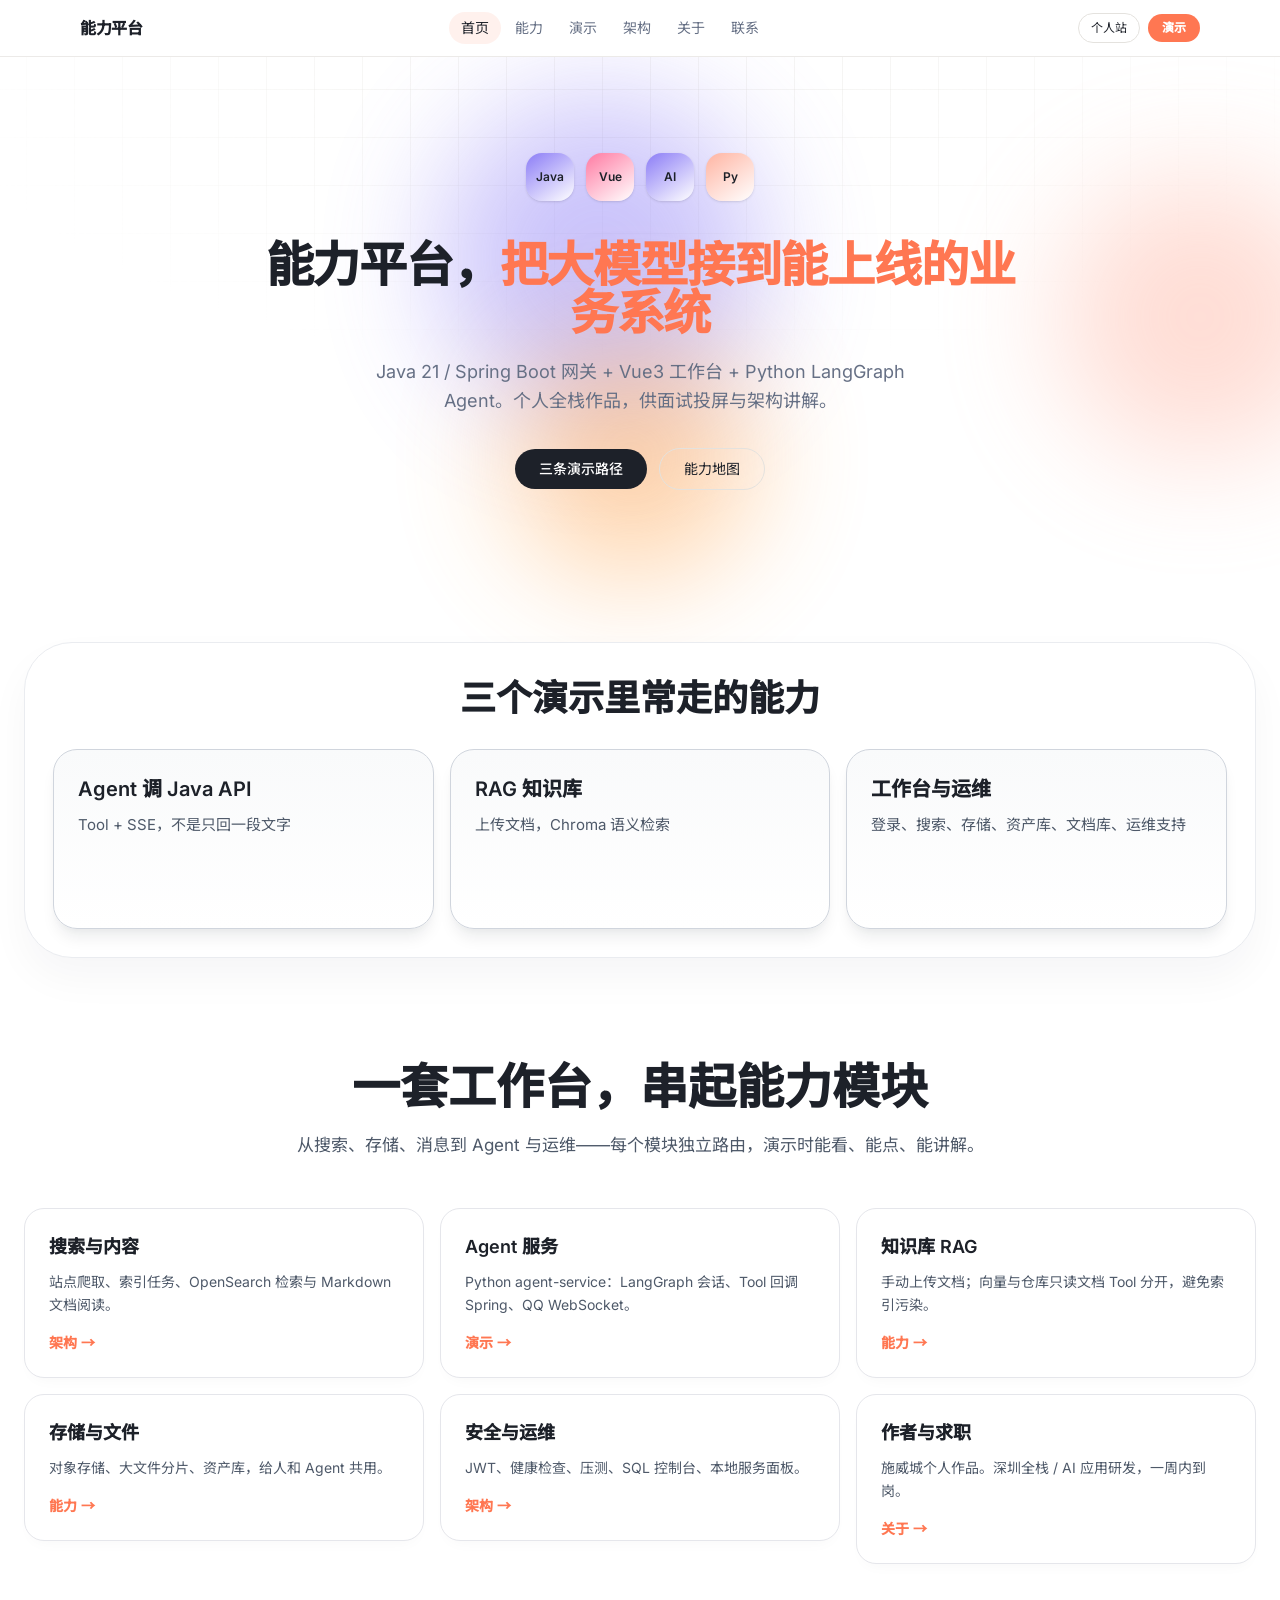
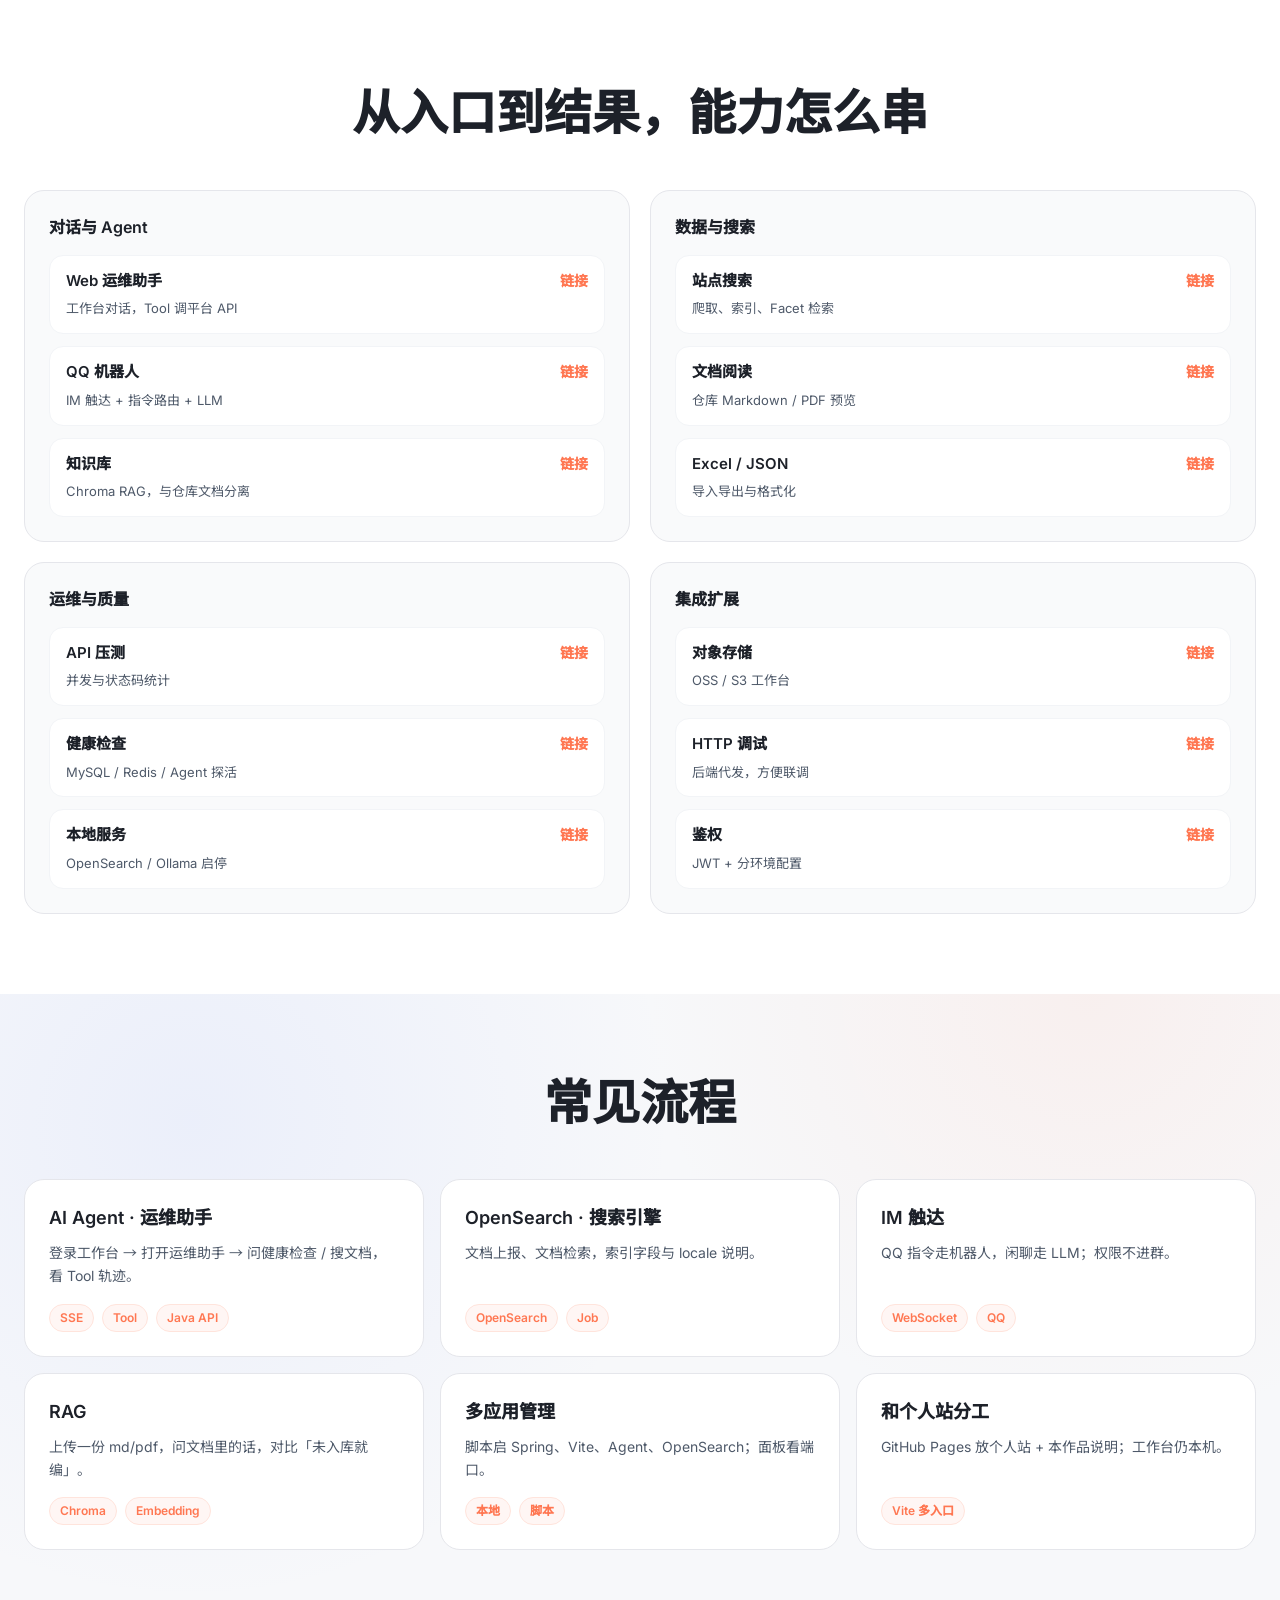
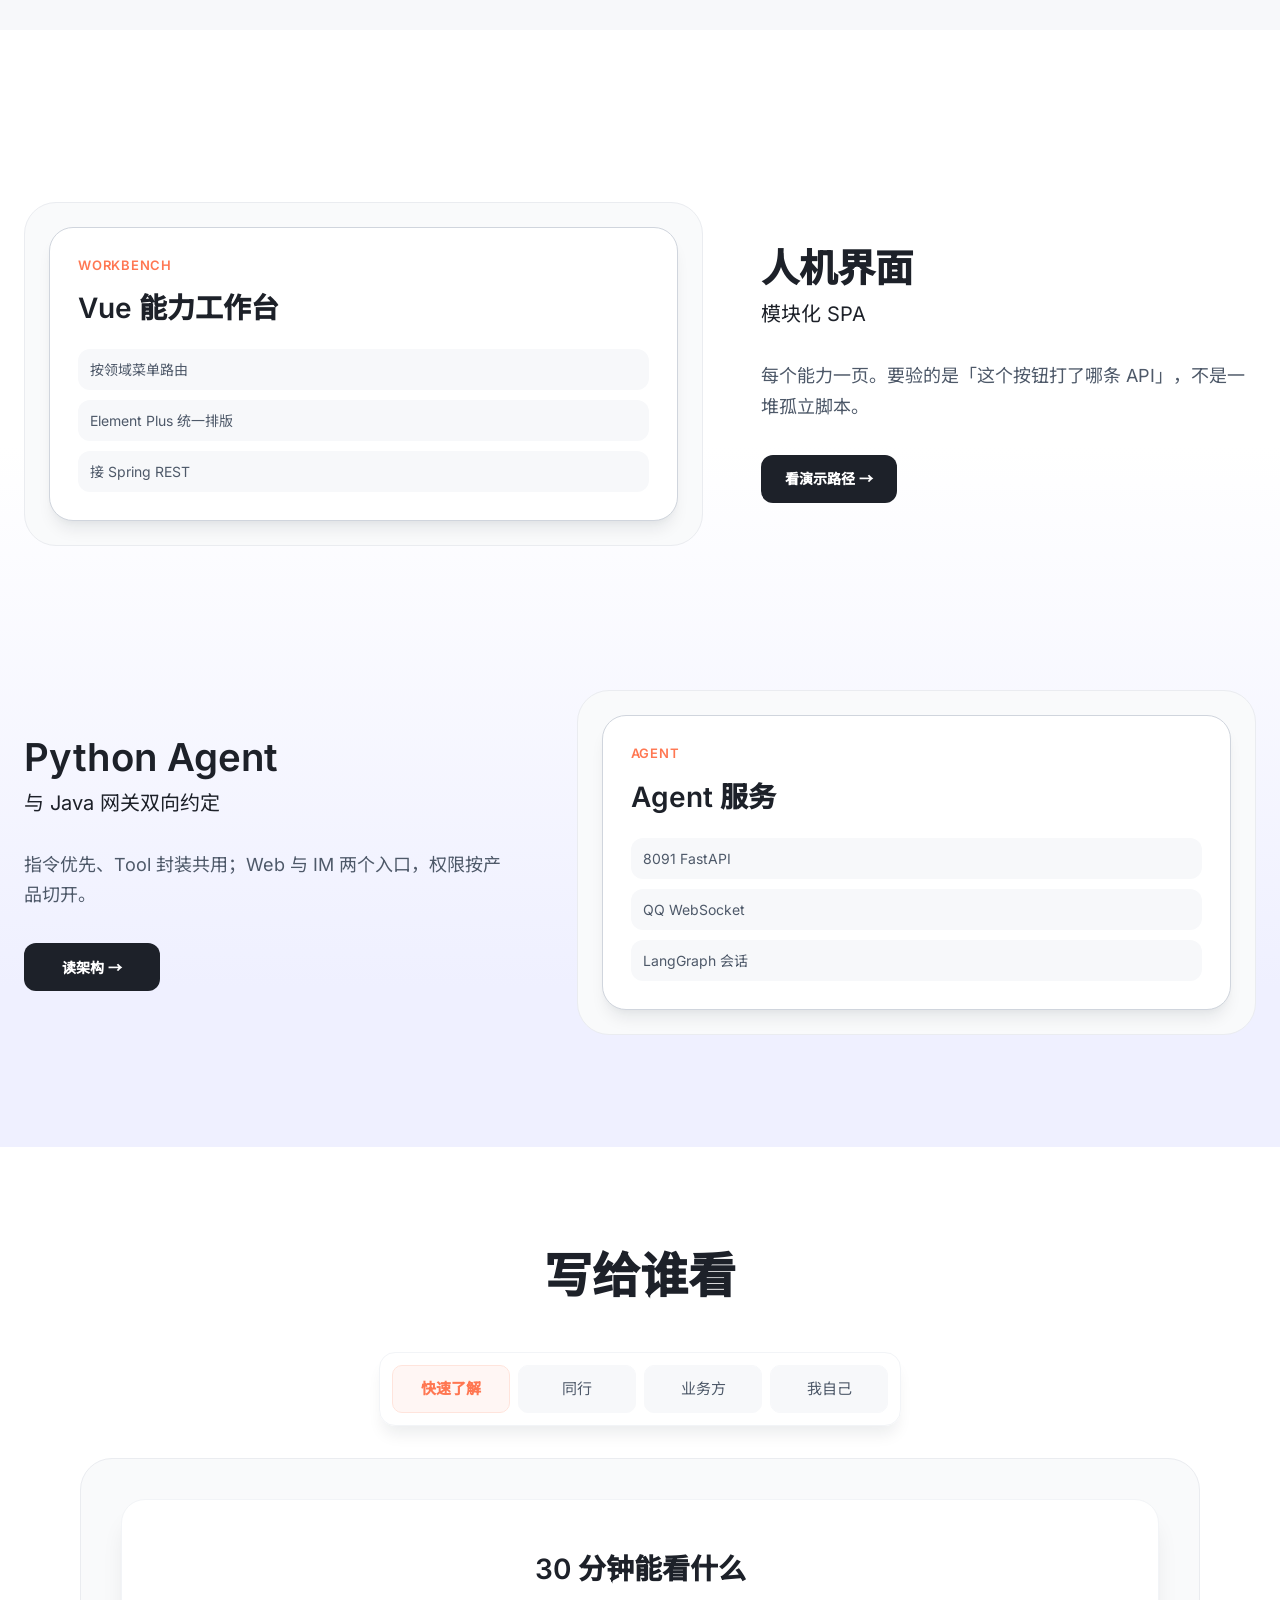
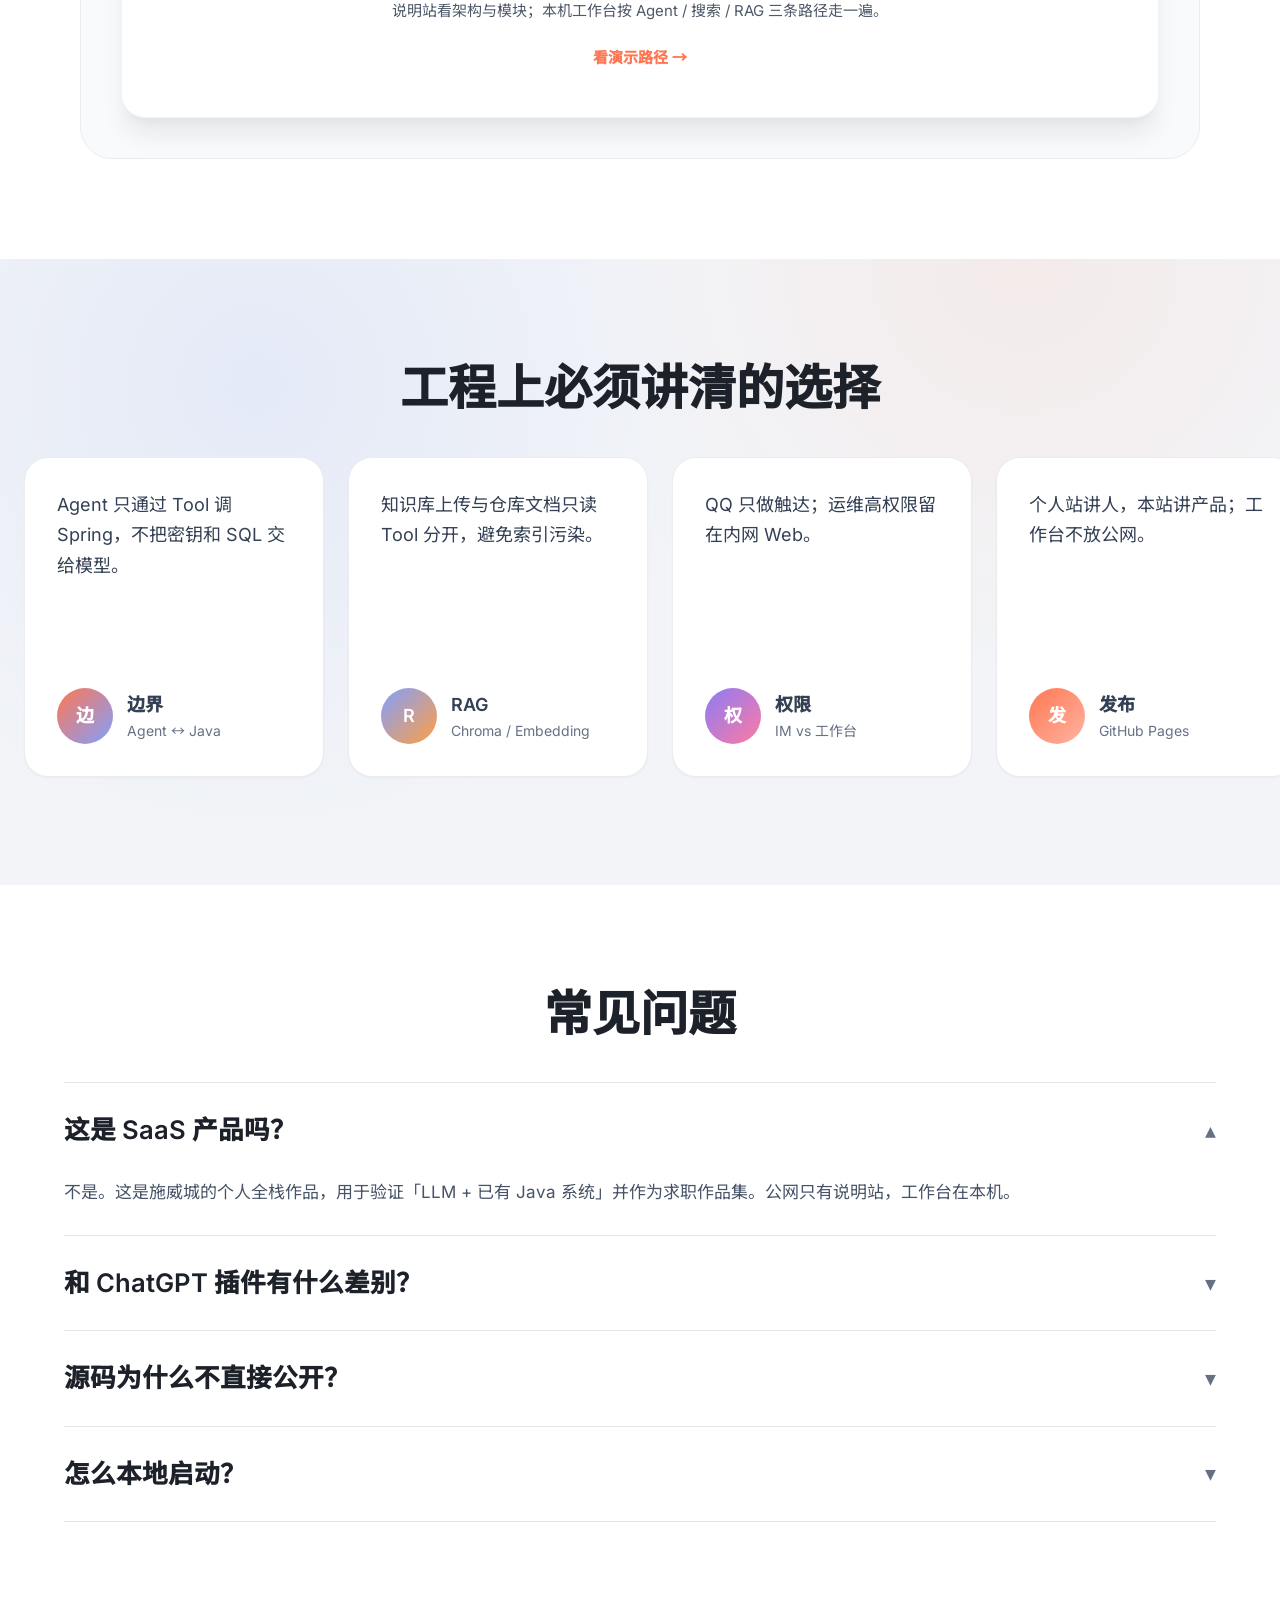
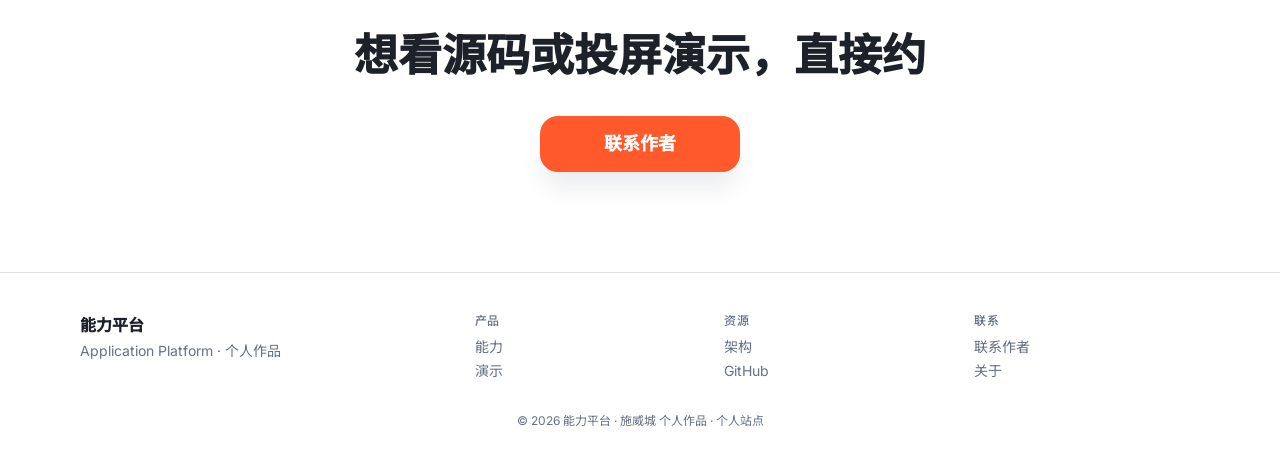
==== commit 4f1b92b4: "regular updates 2026-11-04 13:33:50" ====
--- a/platform/index.html
+++ b/platform/index.html
@@ -6,8 +6,8 @@
     <link rel="icon" type="image/svg+xml" href="/platform/favicon.svg" />
     <title>能力平台 | 施威城个人作品</title>
     <meta name="description" content="施威城个人全栈作品：Spring Boot + Vue3 + LangGraph Agent / RAG。把大模型接到能上线的业务系统。" />
-    <script type="module" crossorigin src="/platform/assets/index-BoWexp7I.js"></script>
-    <link rel="stylesheet" crossorigin href="/platform/assets/index-W_lzZaRD.css">
+    <script type="module" crossorigin src="/platform/assets/index-rSjHqp4H.js"></script>
+    <link rel="stylesheet" crossorigin href="/platform/assets/index-Bb18zktl.css">
   </head>
   <body class="min-h-full bg-background text-foreground">
     <script type="text/javascript">
--- a/platform/assets/index-Bb18zktl.css
+++ b/platform/assets/index-Bb18zktl.css
@@ -0,0 +1 @@
+@font-face{font-family:Inter;font-style:normal;font-display:swap;font-weight:400;src:url(/platform/assets/inter-cyrillic-ext-400-normal-BQZuk6qB.woff2) format("woff2"),url(/platform/assets/inter-cyrillic-ext-400-normal-DQukG94-.woff) format("woff");unicode-range:U+0460-052F,U+1C80-1C8A,U+20B4,U+2DE0-2DFF,U+A640-A69F,U+FE2E-FE2F}@font-face{font-family:Inter;font-style:normal;font-display:swap;font-weight:400;src:url(/platform/assets/inter-cyrillic-400-normal-obahsSVq.woff2) format("woff2"),url(/platform/assets/inter-cyrillic-400-normal-HOLc17fK.woff) format("woff");unicode-range:U+0301,U+0400-045F,U+0490-0491,U+04B0-04B1,U+2116}@font-face{font-family:Inter;font-style:normal;font-display:swap;font-weight:400;src:url(/platform/assets/inter-greek-ext-400-normal-DGGRlc-M.woff2) format("woff2"),url(/platform/assets/inter-greek-ext-400-normal-KugGGMne.woff) format("woff");unicode-range:U+1F00-1FFF}@font-face{font-family:Inter;font-style:normal;font-display:swap;font-weight:400;src:url(/platform/assets/inter-greek-400-normal-B4URO6DV.woff2) format("woff2"),url(/platform/assets/inter-greek-400-normal-q2sYcFCs.woff) format("woff");unicode-range:U+0370-0377,U+037A-037F,U+0384-038A,U+038C,U+038E-03A1,U+03A3-03FF}@font-face{font-family:Inter;font-style:normal;font-display:swap;font-weight:400;src:url(/platform/assets/inter-vietnamese-400-normal-DMkecbls.woff2) format("woff2"),url(/platform/assets/inter-vietnamese-400-normal-Bbgyi5SW.woff) format("woff");unicode-range:U+0102-0103,U+0110-0111,U+0128-0129,U+0168-0169,U+01A0-01A1,U+01AF-01B0,U+0300-0301,U+0303-0304,U+0308-0309,U+0323,U+0329,U+1EA0-1EF9,U+20AB}@font-face{font-family:Inter;font-style:normal;font-display:swap;font-weight:400;src:url(/platform/assets/inter-latin-ext-400-normal-C1nco2VV.woff2) format("woff2"),url(/platform/assets/inter-latin-ext-400-normal-77YHD8bZ.woff) format("woff");unicode-range:U+0100-02BA,U+02BD-02C5,U+02C7-02CC,U+02CE-02D7,U+02DD-02FF,U+0304,U+0308,U+0329,U+1D00-1DBF,U+1E00-1E9F,U+1EF2-1EFF,U+2020,U+20A0-20AB,U+20AD-20C0,U+2113,U+2C60-2C7F,U+A720-A7FF}@font-face{font-family:Inter;font-style:normal;font-display:swap;font-weight:400;src:url(/platform/assets/inter-latin-400-normal-C38fXH4l.woff2) format("woff2"),url(/platform/assets/inter-latin-400-normal-CyCys3Eg.woff) format("woff");unicode-range:U+0000-00FF,U+0131,U+0152-0153,U+02BB-02BC,U+02C6,U+02DA,U+02DC,U+0304,U+0308,U+0329,U+2000-206F,U+20AC,U+2122,U+2191,U+2193,U+2212,U+2215,U+FEFF,U+FFFD}@font-face{font-family:Inter;font-style:normal;font-display:swap;font-weight:500;src:url(/platform/assets/inter-cyrillic-ext-500-normal-B0yAr1jD.woff2) format("woff2"),url(/platform/assets/inter-cyrillic-ext-500-normal-BmqWE9Dz.woff) format("woff");unicode-range:U+0460-052F,U+1C80-1C8A,U+20B4,U+2DE0-2DFF,U+A640-A69F,U+FE2E-FE2F}@font-face{font-family:Inter;font-style:normal;font-display:swap;font-weight:500;src:url(/platform/assets/inter-cyrillic-500-normal-BasfLYem.woff2) format("woff2"),url(/platform/assets/inter-cyrillic-500-normal-CxZf_p3X.woff) format("woff");unicode-range:U+0301,U+0400-045F,U+0490-0491,U+04B0-04B1,U+2116}@font-face{font-family:Inter;font-style:normal;font-display:swap;font-weight:500;src:url(/platform/assets/inter-greek-ext-500-normal-C4iEst2y.woff2) format("woff2"),url(/platform/assets/inter-greek-ext-500-normal-2j5mBUwD.woff) format("woff");unicode-range:U+1F00-1FFF}@font-face{font-family:Inter;font-style:normal;font-display:swap;font-weight:500;src:url(/platform/assets/inter-greek-500-normal-BIZE56-Y.woff2) format("woff2"),url(/platform/assets/inter-greek-500-normal-Xzm54t5V.woff) format("woff");unicode-range:U+0370-0377,U+037A-037F,U+0384-038A,U+038C,U+038E-03A1,U+03A3-03FF}@font-face{font-family:Inter;font-style:normal;font-display:swap;font-weight:500;src:url(/platform/assets/inter-vietnamese-500-normal-DOriooB6.woff2) format("woff2"),url(/platform/assets/inter-vietnamese-500-normal-mJboJaSs.woff) format("woff");unicode-range:U+0102-0103,U+0110-0111,U+0128-0129,U+0168-0169,U+01A0-01A1,U+01AF-01B0,U+0300-0301,U+0303-0304,U+0308-0309,U+0323,U+0329,U+1EA0-1EF9,U+20AB}@font-face{font-family:Inter;font-style:normal;font-display:swap;font-weight:500;src:url(/platform/assets/inter-latin-ext-500-normal-CV4jyFjo.woff2) format("woff2"),url(/platform/assets/inter-latin-ext-500-normal-BxGbmqWO.woff) format("woff");unicode-range:U+0100-02BA,U+02BD-02C5,U+02C7-02CC,U+02CE-02D7,U+02DD-02FF,U+0304,U+0308,U+0329,U+1D00-1DBF,U+1E00-1E9F,U+1EF2-1EFF,U+2020,U+20A0-20AB,U+20AD-20C0,U+2113,U+2C60-2C7F,U+A720-A7FF}@font-face{font-family:Inter;font-style:normal;font-display:swap;font-weight:500;src:url(/platform/assets/inter-latin-500-normal-Cerq10X2.woff2) format("woff2"),url(/platform/assets/inter-latin-500-normal-BL9OpVg8.woff) format("woff");unicode-range:U+0000-00FF,U+0131,U+0152-0153,U+02BB-02BC,U+02C6,U+02DA,U+02DC,U+0304,U+0308,U+0329,U+2000-206F,U+20AC,U+2122,U+2191,U+2193,U+2212,U+2215,U+FEFF,U+FFFD}@font-face{font-family:Inter;font-style:normal;font-display:swap;font-weight:600;src:url(/platform/assets/inter-cyrillic-ext-600-normal-Dfes3d0z.woff2) format("woff2"),url(/platform/assets/inter-cyrillic-ext-600-normal-Bcila6Z-.woff) format("woff");unicode-range:U+0460-052F,U+1C80-1C8A,U+20B4,U+2DE0-2DFF,U+A640-A69F,U+FE2E-FE2F}@font-face{font-family:Inter;font-style:normal;font-display:swap;font-weight:600;src:url(/platform/assets/inter-cyrillic-600-normal-CWCymEST.woff2) format("woff2"),url(/platform/assets/inter-cyrillic-600-normal-4D_pXhcN.woff) format("woff");unicode-range:U+0301,U+0400-045F,U+0490-0491,U+04B0-04B1,U+2116}@font-face{font-family:Inter;font-style:normal;font-display:swap;font-weight:600;src:url(/platform/assets/inter-greek-ext-600-normal-DRtmH8MT.woff2) format("woff2"),url(/platform/assets/inter-greek-ext-600-normal-B8X0CLgF.woff) format("woff");unicode-range:U+1F00-1FFF}@font-face{font-family:Inter;font-style:normal;font-display:swap;font-weight:600;src:url(/platform/assets/inter-greek-600-normal-plRanbMR.woff2) format("woff2"),url(/platform/assets/inter-greek-600-normal-BZpKdvQh.woff) format("woff");unicode-range:U+0370-0377,U+037A-037F,U+0384-038A,U+038C,U+038E-03A1,U+03A3-03FF}@font-face{font-family:Inter;font-style:normal;font-display:swap;font-weight:600;src:url(/platform/assets/inter-vietnamese-600-normal-Cc8MFFhd.woff2) format("woff2"),url(/platform/assets/inter-vietnamese-600-normal-BuLX-rYi.woff) format("woff");unicode-range:U+0102-0103,U+0110-0111,U+0128-0129,U+0168-0169,U+01A0-01A1,U+01AF-01B0,U+0300-0301,U+0303-0304,U+0308-0309,U+0323,U+0329,U+1EA0-1EF9,U+20AB}@font-face{font-family:Inter;font-style:normal;font-display:swap;font-weight:600;src:url(/platform/assets/inter-latin-ext-600-normal-D2bJ5OIk.woff2) format("woff2"),url(/platform/assets/inter-latin-ext-600-normal-CIVaiw4L.woff) format("woff");unicode-range:U+0100-02BA,U+02BD-02C5,U+02C7-02CC,U+02CE-02D7,U+02DD-02FF,U+0304,U+0308,U+0329,U+1D00-1DBF,U+1E00-1E9F,U+1EF2-1EFF,U+2020,U+20A0-20AB,U+20AD-20C0,U+2113,U+2C60-2C7F,U+A720-A7FF}@font-face{font-family:Inter;font-style:normal;font-display:swap;font-weight:600;src:url(/platform/assets/inter-latin-600-normal-LgqL8muc.woff2) format("woff2"),url(/platform/assets/inter-latin-600-normal-CiBQ2DWP.woff) format("woff");unicode-range:U+0000-00FF,U+0131,U+0152-0153,U+02BB-02BC,U+02C6,U+02DA,U+02DC,U+0304,U+0308,U+0329,U+2000-206F,U+20AC,U+2122,U+2191,U+2193,U+2212,U+2215,U+FEFF,U+FFFD}@font-face{font-family:Noto Sans SC;font-style:normal;font-display:swap;font-weight:400;src:url([data-uri]) format("woff2"),url([data-uri]) format("woff");unicode-range:U+1f1e9-1f1f5,U+1f1f7-1f1ff,U+1f21a,U+1f232,U+1f234-1f237,U+1f250-1f251,U+1f300,U+1f302-1f308,U+1f30a-1f311,U+1f315,U+1f319-1f320,U+1f324,U+1f327,U+1f32a,U+1f32c-1f32d,U+1f330-1f357,U+1f359-1f37e}@font-face{font-family:Noto Sans SC;font-style:normal;font-display:swap;font-weight:400;src:url(/platform/assets/noto-sans-sc-5-400-normal-3RzBeGhg.woff2) format("woff2"),url(/platform/assets/noto-sans-sc-5-400-normal-CqGeNka7.woff) format("woff");unicode-range:U+fee3,U+fef3,U+ff03-ff04,U+ff07,U+ff0a,U+ff17-ff19,U+ff1c-ff1d,U+ff20-ff3a,U+ff3c,U+ff3e-ff5b,U+ff5d,U+ff61-ff65,U+ff67-ff6a,U+ff6c,U+ff6f-ff78,U+ff7a-ff7d,U+ff80-ff84,U+ff86,U+ff89-ff8e,U+ff92,U+ff97-ff9b,U+ff9d-ff9f,U+ffe0-ffe4,U+ffe6,U+ffe9,U+ffeb,U+ffed,U+fffc,U+1f004,U+1f170-1f171,U+1f192-1f195,U+1f198-1f19a,U+1f1e6-1f1e8}@font-face{font-family:Noto Sans SC;font-style:normal;font-display:swap;font-weight:400;src:url(/platform/assets/noto-sans-sc-6-400-normal-D73klzWF.woff2) format("woff2"),url(/platform/assets/noto-sans-sc-6-400-normal-CXZtsxyd.woff) format("woff");unicode-range:U+f0a7,U+f0b2,U+f0b7,U+f0c9,U+f0d8,U+f0da,U+f0dc-f0dd,U+f0e0,U+f0e6,U+f0eb,U+f0fc,U+f101,U+f104-f105,U+f107,U+f10b,U+f11b,U+f14b,U+f18a,U+f193,U+f1d6-f1d7,U+f244,U+f27a,U+f296,U+f2ae,U+f471,U+f4b3,U+f610-f611,U+f880-f881,U+f8ec,U+f8f5,U+f8ff,U+f901,U+f90a,U+f92c-f92d,U+f934,U+f937,U+f941,U+f965,U+f967,U+f969,U+f96b,U+f96f,U+f974,U+f978-f979,U+f97e,U+f981,U+f98a,U+f98e,U+f997,U+f99c,U+f9b2,U+f9b5,U+f9ba,U+f9be,U+f9ca,U+f9d0-f9d1,U+f9dd,U+f9e0-f9e1,U+f9e4,U+f9f7,U+fa00-fa01,U+fa08,U+fa0a,U+fa11,U+fb01-fb02,U+fdfc,U+fe0e,U+fe30-fe31,U+fe33-fe44,U+fe49-fe52,U+fe54-fe57,U+fe59-fe66,U+fe68-fe6b,U+fe8e,U+fe92-fe93,U+feae,U+feb8,U+fecb-fecc,U+fee0}@font-face{font-family:Noto Sans SC;font-style:normal;font-display:swap;font-weight:400;src:url(/platform/assets/noto-sans-sc-21-400-normal-Bfz3Xm1a.woff2) format("woff2"),url(/platform/assets/noto-sans-sc-21-400-normal-BWSKkENd.woff) format("woff");unicode-range:U+9f83,U+9f85-9f8d,U+9f90-9f91,U+9f94-9f96,U+9f98,U+9f9b-9f9c,U+9f9e,U+9fa0,U+9fa2,U+9ff0-9fff,U+a001,U+a007,U+a025,U+a046-a047,U+a057,U+a072,U+a078-a079,U+a083,U+a085,U+a100,U+a118,U+a132,U+a134,U+a1f4,U+a242,U+a4a6,U+a4aa,U+a4b0-a4b1,U+a4b3,U+a9c1-a9c2,U+ac00-ac01,U+ac04,U+ac08,U+ac10-ac11,U+ac13-ac16,U+ac19,U+ac1c-ac1d,U+ac24,U+ac70-ac71,U+ac74,U+ac77-ac78,U+ac80-ac81,U+ac83,U+ac8c,U+ac90,U+ac9f-aca0,U+aca8-aca9,U+acac,U+acb0,U+acbd,U+acc1,U+acc4,U+ace0-ace1,U+ace4,U+ace8,U+acf3,U+acf5,U+acfc-acfd,U+ad00,U+ad0c,U+ad11,U+ad1c,U+ad34,U+ad50,U+ad64,U+ad6c,U+ad70,U+ad74,U+ad7f,U+ad81,U+ad8c,U+adc0,U+adc8,U+addc,U+ade0,U+adf8-adf9,U+adfc,U+ae00,U+ae08-ae09,U+ae0b,U+ae30,U+ae34,U+ae38,U+ae40,U+ae4a,U+ae4c,U+ae54,U+ae68,U+aebc,U+aed8,U+af2c-af2d}@font-face{font-family:Noto Sans SC;font-style:normal;font-display:swap;font-weight:400;src:url(/platform/assets/noto-sans-sc-22-400-normal-yOvQSDF6.woff2) format("woff2"),url(/platform/assets/noto-sans-sc-22-400-normal-BKfopAEH.woff) format("woff");unicode-range:U+9e30-9e33,U+9e35-9e3b,U+9e3e,U+9e40-9e44,U+9e46-9e4e,U+9e51,U+9e53,U+9e55-9e58,U+9e5a-9e5c,U+9e5e-9e63,U+9e66-9e6e,U+9e71,U+9e73,U+9e75,U+9e78-9e79,U+9e7c-9e7e,U+9e82,U+9e86-9e88,U+9e8b-9e8c,U+9e90-9e91,U+9e93,U+9e95,U+9e97,U+9e9d,U+9ea4-9ea5,U+9ea9-9eaa,U+9eb4-9eb5,U+9eb8-9eba,U+9ebc-9ebf,U+9ec3,U+9ec9,U+9ecd,U+9ed0,U+9ed2-9ed3,U+9ed5-9ed6,U+9ed9,U+9edc-9edd,U+9edf-9ee0,U+9ee2,U+9ee5,U+9ee7-9eea,U+9eef,U+9ef1,U+9ef3-9ef4,U+9ef6,U+9ef9,U+9efb-9efc,U+9efe,U+9f0b,U+9f0d,U+9f10,U+9f14,U+9f17,U+9f19,U+9f22,U+9f29,U+9f2c,U+9f2f,U+9f31,U+9f37,U+9f39,U+9f3d-9f3e,U+9f41,U+9f4a-9f4b,U+9f51-9f52,U+9f61-9f63,U+9f66-9f67,U+9f80-9f81}@font-face{font-family:Noto Sans SC;font-style:normal;font-display:swap;font-weight:400;src:url(/platform/assets/noto-sans-sc-23-400-normal-D0XQUkMM.woff2) format("woff2"),url(/platform/assets/noto-sans-sc-23-400-normal-VP8RQJAO.woff) format("woff");unicode-range:U+9c82-9c83,U+9c85-9c8c,U+9c8e-9c92,U+9c94-9c9b,U+9c9e-9ca3,U+9ca5-9ca7,U+9ca9,U+9cab,U+9cad-9cae,U+9cb1-9cb7,U+9cb9-9cbd,U+9cbf-9cc0,U+9cc3,U+9cc5-9cc7,U+9cc9-9cd1,U+9cd3-9cda,U+9cdc-9cdd,U+9cdf,U+9ce1-9ce3,U+9ce5,U+9ce9,U+9cee-9cef,U+9cf3-9cf4,U+9cf6,U+9cfc-9cfd,U+9d02,U+9d08-9d09,U+9d12,U+9d1b,U+9d1e,U+9d26,U+9d28,U+9d37,U+9d3b,U+9d3f,U+9d51,U+9d59,U+9d5c-9d5d,U+9d5f-9d61,U+9d6c,U+9d70,U+9d72,U+9d7a,U+9d7e,U+9d84,U+9d89,U+9d8f,U+9d92,U+9daf,U+9db4,U+9db8,U+9dbc,U+9dc4,U+9dc7,U+9dc9,U+9dd7,U+9ddf,U+9df2,U+9df9-9dfa,U+9e0a,U+9e11,U+9e1a,U+9e1e,U+9e20,U+9e22,U+9e28-9e2c,U+9e2e-9e2f}@font-face{font-family:Noto Sans SC;font-style:normal;font-display:swap;font-weight:400;src:url(/platform/assets/noto-sans-sc-24-400-normal-mI4tDgE1.woff2) format("woff2"),url(/platform/assets/noto-sans-sc-24-400-normal-BNcLancd.woff) format("woff");unicode-range:U+9a80,U+9a83,U+9a85,U+9a88-9a8a,U+9a8d-9a8e,U+9a90,U+9a92-9a93,U+9a95-9a96,U+9a98-9a99,U+9a9b-9aa2,U+9aa5,U+9aa7,U+9aaf-9ab1,U+9ab5-9ab6,U+9ab9-9aba,U+9ac0-9ac4,U+9ac8,U+9acb-9acc,U+9ace-9acf,U+9ad1-9ad2,U+9ad9,U+9adf,U+9ae1,U+9ae3,U+9aea-9aeb,U+9aed-9aef,U+9af4,U+9af9,U+9afb,U+9b03-9b04,U+9b06,U+9b08,U+9b0d,U+9b0f-9b10,U+9b13,U+9b18,U+9b1a,U+9b1f,U+9b22-9b23,U+9b25,U+9b27-9b28,U+9b2a,U+9b2f,U+9b31-9b32,U+9b3b,U+9b43,U+9b46-9b49,U+9b4d-9b4e,U+9b51,U+9b56,U+9b58,U+9b5a,U+9b5c,U+9b5f,U+9b61-9b62,U+9b6f,U+9b77,U+9b80,U+9b88,U+9b8b,U+9b8e,U+9b91,U+9b9f-9ba0,U+9ba8,U+9baa-9bab,U+9bad-9bae,U+9bb0-9bb1,U+9bb8,U+9bc9-9bca,U+9bd3,U+9bd6,U+9bdb,U+9be8,U+9bf0-9bf1,U+9c02,U+9c10,U+9c15,U+9c24,U+9c2d,U+9c32,U+9c39,U+9c3b,U+9c40,U+9c47-9c49,U+9c53,U+9c57,U+9c64,U+9c72,U+9c77-9c78,U+9c7b,U+9c7f-9c80}@font-face{font-family:Noto Sans SC;font-style:normal;font-display:swap;font-weight:400;src:url(/platform/assets/noto-sans-sc-25-400-normal-CD3JKveN.woff2) format("woff2"),url(/platform/assets/noto-sans-sc-25-400-normal-Dr2sN31U.woff) format("woff");unicode-range:U+98dd,U+98e1-98e2,U+98e7-98ea,U+98ec,U+98ee-98ef,U+98f2,U+98f4,U+98fc-98fe,U+9903,U+9905,U+9908,U+990a,U+990c-990d,U+9913-9914,U+9918,U+991a-991b,U+991e,U+9921,U+9928,U+992c,U+992e,U+9935,U+9938-9939,U+993d-993e,U+9945,U+994b-994c,U+9951-9952,U+9954-9955,U+9957,U+995e,U+9963,U+9966-9969,U+996b-996c,U+996f,U+9974-9975,U+9977-9979,U+997d-997e,U+9980-9981,U+9983-9984,U+9987,U+998a-998b,U+998d-9991,U+9993-9995,U+9997-9998,U+99a5,U+99ab,U+99ad-99ae,U+99b1,U+99b3-99b4,U+99bc,U+99bf,U+99c1,U+99c3-99c6,U+99cc,U+99d0,U+99d2,U+99d5,U+99db,U+99dd,U+99e1,U+99ed,U+99f1,U+99ff,U+9a01,U+9a03-9a04,U+9a0e-9a0f,U+9a11-9a13,U+9a19,U+9a1b,U+9a28,U+9a2b,U+9a30,U+9a32,U+9a37,U+9a40,U+9a45,U+9a4a,U+9a4d-9a4e,U+9a52,U+9a55,U+9a57,U+9a5a-9a5b,U+9a5f,U+9a62,U+9a65,U+9a69,U+9a6b,U+9a6e,U+9a75,U+9a77-9a7a,U+9a7d}@font-face{font-family:Noto Sans SC;font-style:normal;font-display:swap;font-weight:400;src:url(/platform/assets/noto-sans-sc-26-400-normal-B306_DcA.woff2) format("woff2"),url(/platform/assets/noto-sans-sc-26-400-normal-BcJtXd5l.woff) format("woff");unicode-range:U+975b-975c,U+9763,U+9765-9766,U+976c-976d,U+9773,U+9776,U+977a,U+977c,U+9784-9785,U+978e-978f,U+9791-9792,U+9794-9795,U+9798,U+979a,U+979e,U+97a3,U+97a5-97a6,U+97a8,U+97ab-97ac,U+97ae-97af,U+97b2,U+97b4,U+97c6,U+97cb-97cc,U+97d3,U+97d8,U+97dc,U+97e1,U+97ea-97eb,U+97ee,U+97fb,U+97fe-97ff,U+9801-9803,U+9805-9806,U+9808,U+980c,U+9810-9814,U+9817-9818,U+981e,U+9820-9821,U+9824,U+9828,U+982b-982d,U+9830,U+9834,U+9838-9839,U+983c,U+9846,U+984d-984f,U+9851-9852,U+9854-9855,U+9857-9858,U+985a-985b,U+9862-9863,U+9865,U+9867,U+986b,U+986f-9871,U+9877-9878,U+987c,U+9880,U+9883,U+9885,U+9889,U+988b-988f,U+9893-9895,U+9899-989b,U+989e-989f,U+98a1-98a2,U+98a5-98a7,U+98a9,U+98af,U+98b1,U+98b6,U+98ba,U+98be,U+98c3-98c4,U+98c6-98c8,U+98cf-98d6,U+98da-98db}@font-face{font-family:Noto Sans SC;font-style:normal;font-display:swap;font-weight:400;src:url(/platform/assets/noto-sans-sc-27-400-normal-LzZF_NqI.woff2) format("woff2"),url(/platform/assets/noto-sans-sc-27-400-normal-CAcePaVb.woff) format("woff");unicode-range:U+95c4-95ca,U+95cc-95cd,U+95d4-95d6,U+95d8,U+95e1-95e2,U+95e9,U+95f0-95f1,U+95f3,U+95f6,U+95fc,U+95fe-95ff,U+9602-9604,U+9606-960d,U+960f,U+9611-9613,U+9615-9617,U+9619-961b,U+961d,U+9621,U+9628,U+962f,U+963c-963e,U+9641-9642,U+9649,U+9654,U+965b-965f,U+9661,U+9663,U+9665,U+9667-9668,U+966c,U+9670,U+9672-9674,U+9678,U+967a,U+967d,U+9682,U+9685,U+9688,U+968a,U+968d-968e,U+9695,U+9697-9698,U+969e,U+96a0,U+96a3-96a4,U+96a8,U+96aa,U+96b0-96b1,U+96b3-96b4,U+96b7-96b9,U+96bb-96bd,U+96c9,U+96cb,U+96ce,U+96d1-96d2,U+96d6,U+96d9,U+96db-96dc,U+96de,U+96e0,U+96e3,U+96e9,U+96eb,U+96f0-96f2,U+96f9,U+96ff,U+9701-9702,U+9705,U+9708,U+970a,U+970e-970f,U+9711,U+9719,U+9727,U+972a,U+972d,U+9730,U+973d,U+9742,U+9744,U+9748-9749,U+9750-9751,U+975a}@font-face{font-family:Noto Sans SC;font-style:normal;font-display:swap;font-weight:400;src:url(/platform/assets/noto-sans-sc-28-400-normal-CEc-bbYn.woff2) format("woff2"),url(/platform/assets/noto-sans-sc-28-400-normal-mlzUy5GG.woff) format("woff");unicode-range:U+94f5,U+94f7,U+94f9,U+94fb-94fd,U+94ff,U+9503-9504,U+9506-9507,U+9509-950a,U+950d-950f,U+9511-9518,U+951a-9520,U+9522,U+9528-952d,U+9530-953a,U+953c-953f,U+9543-9546,U+9548-9550,U+9552-9555,U+9557-955b,U+955d-9568,U+956a-956d,U+9570-9574,U+9583,U+9586,U+9589,U+958e-958f,U+9591-9592,U+9594,U+9598-9599,U+959e-95a0,U+95a2-95a6,U+95a8-95b2,U+95b4,U+95b8-95c3}@font-face{font-family:Noto Sans SC;font-style:normal;font-display:swap;font-weight:400;src:url(/platform/assets/noto-sans-sc-29-400-normal-CTMIENlc.woff2) format("woff2"),url(/platform/assets/noto-sans-sc-29-400-normal-CHgMHmhc.woff) format("woff");unicode-range:U+941c-942b,U+942d-942e,U+9432-9433,U+9435,U+9438,U+943a,U+943e,U+9444,U+944a,U+9451-9452,U+945a,U+9462-9463,U+9465,U+9470-9487,U+948a-9492,U+9494-9498,U+949a,U+949c-949d,U+94a1,U+94a3-94a4,U+94a8,U+94aa-94ad,U+94af,U+94b2,U+94b4-94ba,U+94bc-94c0,U+94c4,U+94c6-94db,U+94de-94ec,U+94ee-94f1,U+94f3}@font-face{font-family:Noto Sans SC;font-style:normal;font-display:swap;font-weight:400;src:url(/platform/assets/noto-sans-sc-30-400-normal-Dzb6Zn8O.woff2) format("woff2"),url(/platform/assets/noto-sans-sc-30-400-normal-DueQZSV4.woff) format("woff");unicode-range:U+92ec-92ed,U+92f0,U+92f3,U+92f8,U+92fc,U+9304,U+9306,U+9310,U+9312,U+9315,U+9318,U+931a,U+931e,U+9320-9322,U+9324,U+9326-9329,U+932b-932c,U+932f,U+9331-9332,U+9335-9336,U+933e,U+9340-9341,U+934a-9360,U+9362-9363,U+9365-936b,U+936e,U+9375,U+937e,U+9382,U+938a,U+938c,U+938f,U+9393-9394,U+9396-9397,U+939a,U+93a2,U+93a7,U+93ac-93cd,U+93d0-93d1,U+93d6-93d8,U+93de-93df,U+93e1-93e2,U+93e4,U+93f8,U+93fb,U+93fd,U+940e-941a}@font-face{font-family:Noto Sans SC;font-style:normal;font-display:swap;font-weight:400;src:url(/platform/assets/noto-sans-sc-31-400-normal-Cngcbauu.woff2) format("woff2"),url(/platform/assets/noto-sans-sc-31-400-normal-Cyw6s5hq.woff) format("woff");unicode-range:U+9163-9164,U+9169,U+9170,U+9172,U+9174,U+9179-917a,U+917d-917e,U+9182-9183,U+9185,U+918c-918d,U+9190-9191,U+919a,U+919c,U+91a1-91a4,U+91a8,U+91aa-91af,U+91b4-91b5,U+91b8,U+91ba,U+91be,U+91c0-91c1,U+91c6,U+91c8,U+91cb,U+91d0,U+91d2,U+91d7-91d8,U+91dd,U+91e3,U+91e6-91e7,U+91ed,U+91f0,U+91f5,U+91f9,U+9200,U+9205,U+9207-920a,U+920d-920e,U+9210,U+9214-9215,U+921c,U+921e,U+9221,U+9223-9227,U+9229-922a,U+922d,U+9234-9235,U+9237,U+9239-923a,U+923c-9240,U+9244-9246,U+9249,U+924e-924f,U+9251,U+9253,U+9257,U+925b,U+925e,U+9262,U+9264-9266,U+9268,U+926c,U+926f,U+9271,U+927b,U+927e,U+9280,U+9283,U+9285-928a,U+928e,U+9291,U+9293,U+9296,U+9298,U+929c-929d,U+92a8,U+92ab-92ae,U+92b3,U+92b6-92b7,U+92b9,U+92c1,U+92c5-92c6,U+92c8,U+92cc,U+92d0,U+92d2,U+92e4,U+92ea}@font-face{font-family:Noto Sans SC;font-style:normal;font-display:swap;font-weight:400;src:url(/platform/assets/noto-sans-sc-32-400-normal-BqAPF1tT.woff2) format("woff2"),url(/platform/assets/noto-sans-sc-32-400-normal-C2vok0E0.woff) format("woff");unicode-range:U+9004,U+900b,U+9011,U+9015-9016,U+901e,U+9021,U+9026,U+902d,U+902f,U+9031,U+9035-9036,U+9039-903a,U+9041,U+9044-9046,U+904a,U+904f-9052,U+9054-9055,U+9058-9059,U+905b-905e,U+9060-9062,U+9068-9069,U+906f,U+9072,U+9074,U+9076-907a,U+907c-907d,U+9081,U+9083,U+9085,U+9087-908b,U+908f,U+9095,U+9097,U+9099-909b,U+909d,U+90a0-90a1,U+90a8-90a9,U+90ac,U+90b0,U+90b2-90b4,U+90b6,U+90b8,U+90ba,U+90bd-90be,U+90c3-90c5,U+90c7-90c8,U+90cf-90d0,U+90d3,U+90d5,U+90d7,U+90da-90dc,U+90de,U+90e2,U+90e4,U+90e6-90e7,U+90ea-90eb,U+90ef,U+90f4-90f5,U+90f7,U+90fe-9100,U+9104,U+9109,U+910c,U+9112,U+9114-9115,U+9118,U+911c,U+911e,U+9120,U+9122-9123,U+9127,U+912d,U+912f-9132,U+9139-913a,U+9143,U+9146,U+9149-914a,U+914c,U+914e-9150,U+9154,U+9157,U+915a,U+915d-915e,U+9161-9162}@font-face{font-family:Noto Sans SC;font-style:normal;font-display:swap;font-weight:400;src:url(/platform/assets/noto-sans-sc-33-400-normal-CUXtFK-t.woff2) format("woff2"),url(/platform/assets/noto-sans-sc-33-400-normal-71T9_H2W.woff) format("woff");unicode-range:U+8e41-8e42,U+8e47,U+8e49-8e4b,U+8e50-8e53,U+8e59-8e5a,U+8e5f-8e60,U+8e64,U+8e69,U+8e6c,U+8e70,U+8e74,U+8e76,U+8e7a-8e7c,U+8e7f,U+8e84-8e85,U+8e87,U+8e89,U+8e8b,U+8e8d,U+8e8f-8e90,U+8e94,U+8e99,U+8e9c,U+8e9e,U+8eaa,U+8eac,U+8eb0,U+8eb6,U+8ec0,U+8ec6,U+8eca-8ece,U+8ed2,U+8eda,U+8edf,U+8ee2,U+8eeb,U+8ef8,U+8efb-8efe,U+8f03,U+8f09,U+8f0b,U+8f12-8f15,U+8f1b,U+8f1d,U+8f1f,U+8f29-8f2a,U+8f2f,U+8f36,U+8f38,U+8f3b,U+8f3e-8f3f,U+8f44-8f45,U+8f49,U+8f4d-8f4e,U+8f5f,U+8f6b,U+8f6d,U+8f71-8f73,U+8f75-8f76,U+8f78-8f7a,U+8f7c,U+8f7e,U+8f81-8f82,U+8f84,U+8f87,U+8f8a-8f8b,U+8f8d-8f8f,U+8f94-8f95,U+8f97-8f9a,U+8fa6,U+8fad-8faf,U+8fb2,U+8fb5-8fb7,U+8fba-8fbc,U+8fbf,U+8fc2,U+8fcb,U+8fcd,U+8fd3,U+8fd5,U+8fd7,U+8fda,U+8fe2-8fe5,U+8fe8-8fe9,U+8fee,U+8ff3-8ff4,U+8ff8,U+8ffa}@font-face{font-family:Noto Sans SC;font-style:normal;font-display:swap;font-weight:400;src:url(/platform/assets/noto-sans-sc-34-400-normal-Djw1IAuw.woff2) format("woff2"),url(/platform/assets/noto-sans-sc-34-400-normal-DVjrmKwp.woff) format("woff");unicode-range:U+8cbd,U+8cbf-8cc4,U+8cc7-8cc8,U+8cca,U+8ccd,U+8cd1,U+8cd3,U+8cdb-8cdc,U+8cde,U+8ce0,U+8ce2-8ce4,U+8ce6-8ce8,U+8cea,U+8ced,U+8cf4,U+8cf8,U+8cfa,U+8cfc-8cfd,U+8d04-8d05,U+8d07-8d08,U+8d0a,U+8d0d,U+8d0f,U+8d13-8d14,U+8d16,U+8d1b,U+8d20,U+8d30,U+8d32-8d33,U+8d36,U+8d3b,U+8d3d,U+8d40,U+8d42-8d43,U+8d45-8d46,U+8d48-8d4a,U+8d4d,U+8d51,U+8d53,U+8d55,U+8d59,U+8d5c-8d5d,U+8d5f,U+8d61,U+8d66-8d67,U+8d6a,U+8d6d,U+8d71,U+8d73,U+8d84,U+8d90-8d91,U+8d94-8d95,U+8d99,U+8da8,U+8daf,U+8db1,U+8db5,U+8db8,U+8dba,U+8dbc,U+8dbf,U+8dc2,U+8dc4,U+8dc6,U+8dcb,U+8dce-8dcf,U+8dd6-8dd7,U+8dda-8ddb,U+8dde,U+8de1,U+8de3-8de4,U+8de9,U+8deb-8dec,U+8df0-8df1,U+8df6-8dfd,U+8e05,U+8e07,U+8e09-8e0a,U+8e0c,U+8e0e,U+8e10,U+8e14,U+8e1d-8e1f,U+8e23,U+8e26,U+8e2b-8e31,U+8e34-8e35,U+8e39-8e3a,U+8e3d,U+8e40}@font-face{font-family:Noto Sans SC;font-style:normal;font-display:swap;font-weight:400;src:url(/platform/assets/noto-sans-sc-35-400-normal-Chgyqx1E.woff2) format("woff2"),url(/platform/assets/noto-sans-sc-35-400-normal-Dmi4TVAU.woff) format("woff");unicode-range:U+8b80,U+8b83,U+8b8a,U+8b8c,U+8b90,U+8b93,U+8b99-8b9a,U+8ba0,U+8ba3,U+8ba5-8ba7,U+8baa-8bac,U+8bb4-8bb5,U+8bb7,U+8bb9,U+8bc2-8bc3,U+8bc5,U+8bcb-8bcc,U+8bce-8bd0,U+8bd2-8bd4,U+8bd6,U+8bd8-8bd9,U+8bdc,U+8bdf,U+8be3-8be4,U+8be7-8be9,U+8beb-8bec,U+8bee,U+8bf0,U+8bf2-8bf3,U+8bf6,U+8bf9,U+8bfc-8bfd,U+8bff-8c00,U+8c02,U+8c04,U+8c06-8c07,U+8c0c,U+8c0f,U+8c11-8c12,U+8c14-8c1b,U+8c1d-8c21,U+8c24-8c25,U+8c27,U+8c2a-8c2c,U+8c2e-8c30,U+8c32-8c36,U+8c3f,U+8c47-8c4c,U+8c4e-8c50,U+8c54-8c56,U+8c62,U+8c68,U+8c6c,U+8c73,U+8c78,U+8c7a,U+8c82,U+8c85,U+8c89-8c8a,U+8c8d-8c8e,U+8c90,U+8c93-8c94,U+8c98,U+8c9d-8c9e,U+8ca0-8ca2,U+8ca7-8cac,U+8caf-8cb0,U+8cb3-8cb4,U+8cb6-8cb9,U+8cbb-8cbc}@font-face{font-family:Noto Sans SC;font-style:normal;font-display:swap;font-weight:400;src:url(/platform/assets/noto-sans-sc-36-400-normal-BxBT42kb.woff2) format("woff2"),url(/platform/assets/noto-sans-sc-36-400-normal-gXBiuGwd.woff) format("woff");unicode-range:U+8a15-8a18,U+8a1a-8a1b,U+8a1d,U+8a1f,U+8a22-8a23,U+8a25,U+8a2b,U+8a2d,U+8a31,U+8a33-8a34,U+8a36-8a38,U+8a3a,U+8a3c,U+8a3e,U+8a40-8a41,U+8a46,U+8a48,U+8a50,U+8a52,U+8a54-8a55,U+8a58,U+8a5b,U+8a5d-8a63,U+8a66,U+8a69-8a6b,U+8a6d-8a6e,U+8a70,U+8a72-8a73,U+8a7a,U+8a85,U+8a87,U+8a8a,U+8a8c-8a8d,U+8a90-8a92,U+8a95,U+8a98,U+8aa0-8aa1,U+8aa3-8aa6,U+8aa8-8aa9,U+8aac-8aae,U+8ab0,U+8ab2,U+8ab8-8ab9,U+8abc,U+8abe-8abf,U+8ac7,U+8acf,U+8ad2,U+8ad6-8ad7,U+8adb-8adc,U+8adf,U+8ae1,U+8ae6-8ae8,U+8aeb,U+8aed-8aee,U+8af1,U+8af3-8af4,U+8af7-8af8,U+8afa,U+8afe,U+8b00-8b02,U+8b07,U+8b0a,U+8b0c,U+8b0e,U+8b10,U+8b17,U+8b19,U+8b1b,U+8b1d,U+8b20-8b21,U+8b26,U+8b28,U+8b2c,U+8b33,U+8b39,U+8b3e-8b3f,U+8b41,U+8b45,U+8b49,U+8b4c,U+8b4f,U+8b57-8b58,U+8b5a,U+8b5c,U+8b5e,U+8b60,U+8b6c,U+8b6f-8b70,U+8b72,U+8b74,U+8b77,U+8b7d}@font-face{font-family:Noto Sans SC;font-style:normal;font-display:swap;font-weight:400;src:url(/platform/assets/noto-sans-sc-37-400-normal-CjshmOwp.woff2) format("woff2"),url(/platform/assets/noto-sans-sc-37-400-normal-Cmdsu9MW.woff) format("woff");unicode-range:U+8882,U+8884-8886,U+8888,U+888f,U+8892-8893,U+889b,U+88a2,U+88a4,U+88a6,U+88a8,U+88aa,U+88ae,U+88b1,U+88b4,U+88b7,U+88bc,U+88c0,U+88c6-88c9,U+88ce-88cf,U+88d1-88d3,U+88d8,U+88db-88dd,U+88df,U+88e1-88e3,U+88e5,U+88e8,U+88ec,U+88f0-88f1,U+88f3-88f4,U+88fc-88fe,U+8900,U+8902,U+8906-8907,U+8909-890c,U+8912-8915,U+8918-891b,U+8921,U+8925,U+892b,U+8930,U+8932,U+8934,U+8936,U+893b,U+893d,U+8941,U+894c,U+8955-8956,U+8959,U+895c,U+895e-8960,U+8966,U+896a,U+896c,U+896f-8970,U+8972,U+897b,U+897e,U+8980,U+8983,U+8985,U+8987-8988,U+898c,U+898f,U+8993,U+8997,U+899a,U+89a1,U+89a7,U+89a9-89aa,U+89b2-89b3,U+89b7,U+89c0,U+89c7,U+89ca-89cc,U+89ce-89d1,U+89d6,U+89da,U+89dc,U+89de,U+89e5,U+89e7,U+89eb,U+89ef,U+89f1,U+89f3-89f4,U+89f8,U+89ff,U+8a01-8a03,U+8a07-8a0a,U+8a0e-8a0f,U+8a13}@font-face{font-family:Noto Sans SC;font-style:normal;font-display:swap;font-weight:400;src:url(/platform/assets/noto-sans-sc-38-400-normal-D0ErwWLV.woff2) format("woff2"),url(/platform/assets/noto-sans-sc-38-400-normal-8qeTo2XT.woff) format("woff");unicode-range:U+86f4,U+86f8-86f9,U+86fb,U+86fe,U+8703,U+8706-870a,U+870d,U+8711-8713,U+871a,U+871e,U+8722-8723,U+8725,U+8729,U+872e,U+8731,U+8734,U+8737,U+873a-873b,U+873e-8740,U+8742,U+8747-8748,U+8753,U+8755,U+8757-8758,U+875d,U+875f,U+8762-8766,U+8768,U+876e,U+8770,U+8772,U+8775,U+8778,U+877b-877e,U+8782,U+8785,U+8788,U+878b,U+8793,U+8797,U+879a,U+879e-87a0,U+87a2-87a3,U+87a8,U+87ab-87ad,U+87af,U+87b3,U+87b5,U+87bd,U+87c0,U+87c4,U+87c6,U+87ca-87cb,U+87d1-87d2,U+87db-87dc,U+87de,U+87e0,U+87e5,U+87ea,U+87ec,U+87ee,U+87f2-87f3,U+87fb,U+87fd-87fe,U+8802-8803,U+8805,U+880a-880b,U+880d,U+8813-8816,U+8819,U+881b,U+881f,U+8821,U+8823,U+8831-8832,U+8835-8836,U+8839,U+883b-883c,U+8844,U+8846,U+884a,U+884e,U+8852-8853,U+8855,U+8859,U+885b,U+885d-885e,U+8862,U+8864,U+8869-886a,U+886e-886f,U+8872,U+8879,U+887d-887f}@font-face{font-family:Noto Sans SC;font-style:normal;font-display:swap;font-weight:400;src:url(/platform/assets/noto-sans-sc-39-400-normal-CNreqa8s.woff2) format("woff2"),url(/platform/assets/noto-sans-sc-39-400-normal-C0_-XaYb.woff) format("woff");unicode-range:U+8548,U+854e,U+8553,U+8556-8557,U+8559,U+855e,U+8561,U+8564-8565,U+8568-856a,U+856d,U+856f-8570,U+8572,U+8576,U+8579-857b,U+8580,U+8585-8586,U+8588,U+858a,U+858f,U+8591,U+8594,U+8599,U+859c,U+85a2,U+85a4,U+85a6,U+85a8-85a9,U+85ab-85ac,U+85ae,U+85b7-85b9,U+85be,U+85c1,U+85c7,U+85cd,U+85d0,U+85d3,U+85d5,U+85dc-85dd,U+85df-85e0,U+85e5-85e6,U+85e8-85ea,U+85f4,U+85f9,U+85fe-85ff,U+8602,U+8605-8607,U+860a-860b,U+8616,U+8618,U+861a,U+8627,U+8629,U+862d,U+8638,U+863c,U+863f,U+864d,U+864f,U+8652-8655,U+865b-865c,U+865f,U+8662,U+8667,U+866c,U+866e,U+8671,U+8675,U+867a-867c,U+867f,U+868b,U+868d,U+8693,U+869c-869d,U+86a1,U+86a3-86a4,U+86a7-86a9,U+86ac,U+86af-86b1,U+86b4-86b6,U+86ba,U+86c0,U+86c4,U+86c6,U+86c9-86ca,U+86cd-86d1,U+86d4,U+86d8,U+86de-86df,U+86e4,U+86e6,U+86e9,U+86ed,U+86ef-86f3}@font-face{font-family:Noto Sans SC;font-style:normal;font-display:swap;font-weight:400;src:url(/platform/assets/noto-sans-sc-40-400-normal-DcIMWQiP.woff2) format("woff2"),url(/platform/assets/noto-sans-sc-40-400-normal-BpE33_aL.woff) format("woff");unicode-range:U+83c5,U+83c8-83c9,U+83cb,U+83d1,U+83d3-83d6,U+83d8,U+83db,U+83dd,U+83df,U+83e1,U+83e5,U+83ea-83eb,U+83f0,U+83f4,U+83f8-83f9,U+83fb,U+83fd,U+83ff,U+8401,U+8406,U+840a-840b,U+840f,U+8411,U+8418,U+841c,U+8420,U+8422-8424,U+8426,U+8429,U+842c,U+8438-8439,U+843b-843c,U+843f,U+8446-8447,U+8449,U+844e,U+8451-8452,U+8456,U+8459-845a,U+845c,U+8462,U+8466,U+846d,U+846f-8470,U+8473,U+8476-8478,U+847a,U+847d,U+8484-8485,U+8487,U+8489,U+848c,U+848e,U+8490,U+8493-8494,U+8497,U+849b,U+849e-849f,U+84a1,U+84a5,U+84a8,U+84af,U+84b4,U+84b9-84bf,U+84c1-84c2,U+84c5-84c7,U+84ca-84cb,U+84cd,U+84d0-84d1,U+84d3,U+84d6,U+84df-84e0,U+84e2-84e3,U+84e5-84e7,U+84ee,U+84f3,U+84f6,U+84fa,U+84fc,U+84ff-8500,U+850c,U+8511,U+8514-8515,U+8517-8518,U+851f,U+8523,U+8525-8526,U+8529,U+852b,U+852d,U+8532,U+8534-8535,U+8538-853a,U+853c,U+8543,U+8545}@font-face{font-family:Noto Sans SC;font-style:normal;font-display:swap;font-weight:400;src:url(/platform/assets/noto-sans-sc-41-400-normal-CwF0ysup.woff2) format("woff2"),url(/platform/assets/noto-sans-sc-41-400-normal-DciHGJUW.woff) format("woff");unicode-range:U+82bc,U+82be,U+82c0-82c2,U+82c4-82c8,U+82ca-82cc,U+82ce,U+82d0,U+82d2-82d3,U+82d5-82d6,U+82d8-82d9,U+82dc-82de,U+82e0-82e4,U+82e7,U+82e9-82eb,U+82ed-82ee,U+82f3-82f4,U+82f7-82f8,U+82fa-8301,U+8306-8308,U+830c-830d,U+830f,U+8311,U+8313-8315,U+8318,U+831a-831b,U+831d,U+8324,U+8327,U+832a,U+832c-832d,U+832f,U+8331-8334,U+833a-833c,U+8340,U+8343-8345,U+8347-8348,U+834a,U+834c,U+834f,U+8351,U+8356,U+8358-835c,U+835e,U+8360,U+8364-8366,U+8368-836a,U+836c-836e,U+8373,U+8378,U+837b-837d,U+837f-8380,U+8382,U+8388,U+838a-838b,U+8392,U+8394,U+8396,U+8398-8399,U+839b-839c,U+83a0,U+83a2-83a3,U+83a8-83aa,U+83ae-83b0,U+83b3-83b4,U+83b6,U+83b8,U+83ba,U+83bc-83bd,U+83bf-83c0,U+83c2}@font-face{font-family:Noto Sans SC;font-style:normal;font-display:swap;font-weight:400;src:url(/platform/assets/noto-sans-sc-42-400-normal-ZKOUmsTa.woff2) format("woff2"),url(/platform/assets/noto-sans-sc-42-400-normal-GDRkeAhh.woff) format("woff");unicode-range:U+8166-8169,U+816b,U+816d,U+8171,U+8173-8174,U+8178,U+817c-817d,U+8182,U+8188,U+8191,U+8198-819b,U+81a0,U+81a3,U+81a5-81a6,U+81a9,U+81b6,U+81ba-81bb,U+81bd,U+81bf,U+81c1,U+81c3,U+81c6,U+81c9-81ca,U+81cc-81cd,U+81d1,U+81d3-81d4,U+81d8,U+81db-81dc,U+81de-81df,U+81e5,U+81e7-81e9,U+81eb-81ec,U+81ee-81ef,U+81f5,U+81f8,U+81fa,U+81fc,U+81fe,U+8200-8202,U+8204,U+8208-820a,U+820e-8210,U+8216-8218,U+821b-821c,U+8221-8224,U+8226-8228,U+822b,U+822d,U+822f,U+8232-8234,U+8237-8238,U+823a-823b,U+823e,U+8244,U+8249,U+824b,U+824f,U+8259-825a,U+825f,U+8266,U+8268,U+826e,U+8271,U+8276-8279,U+827d,U+827f,U+8283-8284,U+8288-828a,U+828d-8291,U+8293-8294,U+8296-8298,U+829f-82a1,U+82a3-82a4,U+82a7-82ab,U+82ae,U+82b0,U+82b2,U+82b4-82b6}@font-face{font-family:Noto Sans SC;font-style:normal;font-display:swap;font-weight:400;src:url(/platform/assets/noto-sans-sc-43-400-normal-WDsqqjmk.woff2) format("woff2"),url(/platform/assets/noto-sans-sc-43-400-normal-ptNFri_o.woff) format("woff");unicode-range:U+8016,U+8018-8019,U+801c,U+801e,U+8026-802a,U+8031,U+8034-8035,U+8037,U+8043,U+804b,U+804d,U+8052,U+8056,U+8059,U+805e,U+8061,U+8068-8069,U+806e-8074,U+8076-8078,U+807c-8080,U+8082,U+8084-8085,U+8088,U+808f,U+8093,U+809c,U+809f,U+80ab,U+80ad-80ae,U+80b1,U+80b6-80b8,U+80bc-80bd,U+80c2,U+80c4,U+80ca,U+80cd,U+80d1,U+80d4,U+80d7,U+80d9-80db,U+80dd,U+80e0,U+80e4-80e5,U+80e7-80ed,U+80ef-80f1,U+80f3-80f4,U+80fc,U+8101,U+8104-8105,U+8107-8108,U+810c-810e,U+8112-8115,U+8117-8119,U+811b-811f,U+8121-8130,U+8132-8134,U+8137,U+8139,U+813f-8140,U+8142,U+8146,U+8148,U+814d-814e,U+8151,U+8153,U+8158-815a,U+815e,U+8160}@font-face{font-family:Noto Sans SC;font-style:normal;font-display:swap;font-weight:400;src:url(/platform/assets/noto-sans-sc-44-400-normal-wq9JI-iJ.woff2) format("woff2"),url(/platform/assets/noto-sans-sc-44-400-normal-W3R_kary.woff) format("woff");unicode-range:U+7ef0-7ef2,U+7ef6,U+7efa-7efb,U+7efe,U+7f01-7f04,U+7f08,U+7f0a-7f12,U+7f17,U+7f19,U+7f1b-7f1c,U+7f1f,U+7f21-7f23,U+7f25-7f28,U+7f2a-7f33,U+7f35-7f37,U+7f3d,U+7f42,U+7f44-7f45,U+7f4c-7f4d,U+7f52,U+7f54,U+7f58-7f59,U+7f5d,U+7f5f-7f61,U+7f63,U+7f65,U+7f68,U+7f70-7f71,U+7f73-7f75,U+7f77,U+7f79,U+7f7d-7f7e,U+7f85-7f86,U+7f88-7f89,U+7f8b-7f8c,U+7f90-7f91,U+7f94-7f96,U+7f98-7f9b,U+7f9d,U+7f9f,U+7fa3,U+7fa7-7fa9,U+7fac-7fb2,U+7fb4,U+7fb6,U+7fb8,U+7fbc,U+7fbf-7fc0,U+7fc3,U+7fca,U+7fcc,U+7fce,U+7fd2,U+7fd5,U+7fd9-7fdb,U+7fdf,U+7fe3,U+7fe5-7fe7,U+7fe9,U+7feb-7fec,U+7fee-7fef,U+7ff1,U+7ff3-7ff4,U+7ff9-7ffa,U+7ffe,U+8004,U+8006,U+800b,U+800e,U+8011-8012,U+8014}@font-face{font-family:Noto Sans SC;font-style:normal;font-display:swap;font-weight:400;src:url(/platform/assets/noto-sans-sc-45-400-normal-DdOuPp0S.woff2) format("woff2"),url(/platform/assets/noto-sans-sc-45-400-normal-odgwNltt.woff) format("woff");unicode-range:U+7dd2,U+7dd4,U+7dd6-7dd8,U+7dda-7de0,U+7de2-7de6,U+7de8-7ded,U+7def,U+7df1-7df5,U+7df7,U+7df9,U+7dfb-7dfc,U+7dfe-7e02,U+7e04,U+7e08-7e0b,U+7e12,U+7e1b,U+7e1e,U+7e20,U+7e22-7e23,U+7e26,U+7e29,U+7e2b,U+7e2e-7e2f,U+7e31,U+7e37,U+7e39-7e3e,U+7e40,U+7e43-7e44,U+7e46-7e47,U+7e4a-7e4b,U+7e4d-7e4e,U+7e51,U+7e54-7e56,U+7e58-7e5b,U+7e5d-7e5e,U+7e61,U+7e66-7e67,U+7e69-7e6b,U+7e6d,U+7e70,U+7e73,U+7e77,U+7e79,U+7e7b-7e7d,U+7e81-7e82,U+7e8c-7e8d,U+7e8f,U+7e92-7e94,U+7e96,U+7e98,U+7e9a-7e9c,U+7e9e-7e9f,U+7ea1,U+7ea3,U+7ea5,U+7ea8-7ea9,U+7eab,U+7ead-7eae,U+7eb0,U+7ebb,U+7ebe,U+7ec0-7ec2,U+7ec9,U+7ecb-7ecc,U+7ed0,U+7ed4,U+7ed7,U+7edb,U+7ee0-7ee2,U+7ee5-7ee6,U+7ee8,U+7eeb}@font-face{font-family:Noto Sans SC;font-style:normal;font-display:swap;font-weight:400;src:url(/platform/assets/noto-sans-sc-46-400-normal-DxQ4Lw-z.woff2) format("woff2"),url(/platform/assets/noto-sans-sc-46-400-normal-BcJVrPW7.woff) format("woff");unicode-range:U+7ce8,U+7cec,U+7cf0,U+7cf5-7cf9,U+7cfc,U+7cfe,U+7d00,U+7d04-7d0b,U+7d0d,U+7d10-7d14,U+7d17-7d19,U+7d1b-7d1f,U+7d21,U+7d24-7d26,U+7d28-7d2a,U+7d2c-7d2e,U+7d30-7d31,U+7d33,U+7d35-7d36,U+7d38-7d3a,U+7d40,U+7d42-7d44,U+7d46,U+7d4b-7d4c,U+7d4f,U+7d51,U+7d54-7d56,U+7d58,U+7d5b-7d5c,U+7d5e,U+7d61-7d63,U+7d66,U+7d68,U+7d6a-7d6c,U+7d6f,U+7d71-7d73,U+7d75-7d77,U+7d79-7d7a,U+7d7e,U+7d81,U+7d84-7d8b,U+7d8d,U+7d8f,U+7d91,U+7d94,U+7d96,U+7d98-7d9a,U+7d9c-7da0,U+7da2,U+7da6,U+7daa-7db1,U+7db4-7db8,U+7dba-7dbf,U+7dc1,U+7dc4,U+7dc7-7dc8,U+7dca-7dcd,U+7dcf,U+7dd1}@font-face{font-family:Noto Sans SC;font-style:normal;font-display:swap;font-weight:400;src:url(/platform/assets/noto-sans-sc-47-400-normal-CZbI_HNG.woff2) format("woff2"),url(/platform/assets/noto-sans-sc-47-400-normal-DuXmX2I2.woff) format("woff");unicode-range:U+7bd3-7bd4,U+7bd9-7bda,U+7bdd,U+7be0-7be1,U+7be4-7be6,U+7be9-7bea,U+7bef,U+7bf4,U+7bf6,U+7bfc,U+7bfe,U+7c01,U+7c03,U+7c07-7c08,U+7c0a-7c0d,U+7c0f,U+7c11,U+7c15-7c16,U+7c19,U+7c1e-7c21,U+7c23-7c24,U+7c26,U+7c28-7c33,U+7c35,U+7c37-7c3b,U+7c3d-7c3e,U+7c40-7c41,U+7c43,U+7c47-7c48,U+7c4c,U+7c50,U+7c53-7c54,U+7c59,U+7c5f-7c60,U+7c63-7c65,U+7c6c,U+7c6e,U+7c72,U+7c74,U+7c79-7c7a,U+7c7c,U+7c81-7c82,U+7c84-7c85,U+7c88,U+7c8a-7c91,U+7c93-7c96,U+7c99,U+7c9b-7c9e,U+7ca0-7ca2,U+7ca6-7ca9,U+7cac,U+7caf-7cb3,U+7cb5-7cb7,U+7cba-7cbd,U+7cbf-7cc2,U+7cc5,U+7cc7-7cc9,U+7ccc-7ccd,U+7cd7,U+7cdc,U+7cde,U+7ce0,U+7ce4-7ce5,U+7ce7}@font-face{font-family:Noto Sans SC;font-style:normal;font-display:swap;font-weight:400;src:url(/platform/assets/noto-sans-sc-48-400-normal-JHdMabvg.woff2) format("woff2"),url(/platform/assets/noto-sans-sc-48-400-normal-GhZ7XIdg.woff) format("woff");unicode-range:U+7ae6,U+7af4-7af7,U+7afa-7afb,U+7afd-7b0a,U+7b0c,U+7b0e-7b0f,U+7b13,U+7b15-7b16,U+7b18-7b19,U+7b1e-7b20,U+7b22-7b25,U+7b29-7b2b,U+7b2d-7b2e,U+7b30-7b3b,U+7b3e-7b3f,U+7b41-7b42,U+7b44-7b47,U+7b4a,U+7b4c-7b50,U+7b58,U+7b5a,U+7b5c,U+7b60,U+7b66-7b67,U+7b69,U+7b6c-7b6f,U+7b72-7b76,U+7b7b-7b7d,U+7b7f,U+7b82,U+7b85,U+7b87,U+7b8b-7b96,U+7b98-7b99,U+7b9b-7b9f,U+7ba2-7ba4,U+7ba6-7bac,U+7bae-7bb0,U+7bb4,U+7bb7-7bb9,U+7bbb,U+7bc0-7bc1,U+7bc3-7bc4,U+7bc6,U+7bc8-7bcc,U+7bd1}@font-face{font-family:Noto Sans SC;font-style:normal;font-display:swap;font-weight:400;src:url(/platform/assets/noto-sans-sc-49-400-normal-B43LfYL1.woff2) format("woff2"),url(/platform/assets/noto-sans-sc-49-400-normal-EZegvN0r.woff) format("woff");unicode-range:U+798b-798e,U+7992,U+7994-7995,U+7997-7998,U+799a-799c,U+799f,U+79a3-79a6,U+79a8-79ac,U+79ae-79b1,U+79b3-79b5,U+79b8,U+79ba,U+79bf,U+79c2,U+79c6,U+79c8,U+79cf,U+79d5-79d6,U+79dd-79de,U+79e3,U+79e7-79e8,U+79eb,U+79ed,U+79f4,U+79f7-79f8,U+79fa,U+79fe,U+7a02-7a03,U+7a05,U+7a0a,U+7a14,U+7a17,U+7a19,U+7a1c,U+7a1e-7a1f,U+7a23,U+7a25-7a26,U+7a2c,U+7a2e,U+7a30-7a32,U+7a36-7a37,U+7a39,U+7a3c,U+7a40,U+7a42,U+7a47,U+7a49,U+7a4c-7a4f,U+7a51,U+7a55,U+7a5b,U+7a5d-7a5e,U+7a62-7a63,U+7a66,U+7a68-7a69,U+7a6b,U+7a70,U+7a78,U+7a80,U+7a85-7a88,U+7a8a,U+7a90,U+7a93-7a96,U+7a98,U+7a9b-7a9c,U+7a9e,U+7aa0-7aa1,U+7aa3,U+7aa8-7aaa,U+7aac-7ab0,U+7ab3,U+7ab8,U+7aba,U+7abd-7abf,U+7ac4-7ac5,U+7ac7-7ac8,U+7aca,U+7ad1-7ad2,U+7ada-7add,U+7ae1,U+7ae4}@font-face{font-family:Noto Sans SC;font-style:normal;font-display:swap;font-weight:400;src:url(/platform/assets/noto-sans-sc-50-400-normal-BeYaGcbF.woff2) format("woff2"),url(/platform/assets/noto-sans-sc-50-400-normal-DmEmT5Xc.woff) format("woff");unicode-range:U+784c,U+784e-7854,U+7856-7857,U+7859-785a,U+7865,U+7869-786a,U+786d,U+786f,U+7876-7877,U+787c,U+787e-787f,U+7881,U+7887-7889,U+7893-7894,U+7898-789e,U+78a1,U+78a3,U+78a5,U+78a9,U+78ad,U+78b2,U+78b4,U+78b6,U+78b9-78ba,U+78bc,U+78bf,U+78c3,U+78c9,U+78cb,U+78d0-78d2,U+78d4,U+78d9-78da,U+78dc,U+78de,U+78e1,U+78e5-78e6,U+78ea,U+78ec,U+78ef,U+78f1-78f2,U+78f4,U+78fa-78fb,U+78fe,U+7901-7902,U+7905,U+7907,U+7909,U+790b-790c,U+790e,U+7910,U+7913,U+7919-791b,U+791e-791f,U+7921,U+7924,U+7926,U+792a-792b,U+7934,U+7936,U+7939,U+793b,U+793d,U+7940,U+7942-7943,U+7945-7947,U+7949-794a,U+794c,U+794e-7951,U+7953-7955,U+7957-795a,U+795c,U+795f-7960,U+7962,U+7964,U+7966-7967,U+7969,U+796b,U+796f,U+7972,U+7974,U+7979,U+797b-797c,U+797e-7980,U+7982,U+7986-7987,U+7989-798a}@font-face{font-family:Noto Sans SC;font-style:normal;font-display:swap;font-weight:400;src:url(/platform/assets/noto-sans-sc-51-400-normal-BXmprHGd.woff2) format("woff2"),url(/platform/assets/noto-sans-sc-51-400-normal-CxEddk2i.woff) format("woff");unicode-range:U+7722,U+7726,U+7728,U+772b-7730,U+7732-7736,U+7739-773a,U+773d-773f,U+7743,U+7746-7747,U+774c-774f,U+7751-7752,U+7758-775a,U+775c-775e,U+7762,U+7765-7766,U+7768-776a,U+776c-776d,U+7771-7772,U+777a,U+777c-777e,U+7780,U+7785,U+7787,U+778b-778d,U+778f-7791,U+7793,U+779e-77a0,U+77a2,U+77a5,U+77ad,U+77af,U+77b4-77b7,U+77bd-77c0,U+77c2,U+77c5,U+77c7,U+77cd,U+77d6-77d7,U+77d9-77da,U+77dd-77de,U+77e7,U+77ea,U+77ec,U+77ef,U+77f8,U+77fb,U+77fd-77fe,U+7800,U+7803,U+7806,U+7809,U+780f-7812,U+7815,U+7817-7818,U+781a-781f,U+7821-7823,U+7825-7827,U+7829,U+782b-7830,U+7832-7833,U+7835,U+7837,U+7839-783c,U+783e,U+7841-7844,U+7847-7849,U+784b}@font-face{font-family:Noto Sans SC;font-style:normal;font-display:swap;font-weight:400;src:url(/platform/assets/noto-sans-sc-52-400-normal-D6TC2b36.woff2) format("woff2"),url(/platform/assets/noto-sans-sc-52-400-normal-8kWwSH0T.woff) format("woff");unicode-range:U+7613-7619,U+761b-761d,U+761f-7622,U+7625,U+7627-762a,U+762e-7630,U+7632-7635,U+7638-763a,U+763c-763d,U+763f-7640,U+7642-7643,U+7647-7648,U+764d-764e,U+7652,U+7654,U+7658,U+765a,U+765c,U+765e-765f,U+7661-7663,U+7665,U+7669,U+766c,U+766e-766f,U+7671-7673,U+7675-7676,U+7678-767a,U+767f,U+7681,U+7683,U+7688,U+768a-768c,U+768e,U+7690-7692,U+7695,U+7698,U+769a-769b,U+769d-76a0,U+76a2,U+76a4-76a7,U+76ab-76ac,U+76af-76b0,U+76b2,U+76b4-76b5,U+76ba-76bb,U+76bf,U+76c2-76c3,U+76c5,U+76c9,U+76cc-76ce,U+76dc-76de,U+76e1-76ea,U+76f1,U+76f9-76fb,U+76fd,U+76ff-7700,U+7703-7704,U+7707-7708,U+770c-770f,U+7712,U+7714,U+7716,U+7719-771b,U+771e,U+7721}@font-face{font-family:Noto Sans SC;font-style:normal;font-display:swap;font-weight:400;src:url(/platform/assets/noto-sans-sc-53-400-normal-DpzojyPN.woff2) format("woff2"),url(/platform/assets/noto-sans-sc-53-400-normal-mWVfdeO5.woff) format("woff");unicode-range:U+750d,U+750f,U+7511,U+7513,U+7515,U+7517,U+7519,U+7521-7527,U+752a,U+752c-752d,U+752f,U+7534,U+7536,U+753a,U+753e,U+7540,U+7544,U+7547-754b,U+754d-754e,U+7550-7553,U+7556-7557,U+755a-755b,U+755d-755e,U+7560,U+7562,U+7564,U+7566-7568,U+756b-756c,U+756f-7573,U+7575,U+7579-757c,U+757e-757f,U+7581-7584,U+7587,U+7589-758e,U+7590,U+7592,U+7594,U+7596,U+7599-759a,U+759d,U+759f-75a0,U+75a3,U+75a5,U+75a8,U+75ac-75ad,U+75b0-75b1,U+75b3-75b5,U+75b8,U+75bd,U+75c1-75c4,U+75c8-75ca,U+75cc-75cd,U+75d4,U+75d6,U+75d9,U+75de,U+75e0,U+75e2-75e4,U+75e6-75ea,U+75f1-75f3,U+75f7,U+75f9-75fa,U+75fc,U+75fe-7601,U+7603,U+7605-7606,U+7608-760e,U+7610-7612}@font-face{font-family:Noto Sans SC;font-style:normal;font-display:swap;font-weight:400;src:url(/platform/assets/noto-sans-sc-54-400-normal-B9QLYnEh.woff2) format("woff2"),url(/platform/assets/noto-sans-sc-54-400-normal-0ORVgrbC.woff) format("woff");unicode-range:U+73f0,U+73f2,U+73f4-73f5,U+73f7,U+73f9-73fa,U+73fc-73fd,U+73ff-7402,U+7404,U+7407-7408,U+740a-740f,U+7418,U+741a-741c,U+741e,U+7424-7425,U+7428-7429,U+742c-7430,U+7432,U+7435-7436,U+7438-743b,U+743e-7441,U+7443-7446,U+7448,U+744a-744b,U+7452,U+7457,U+745b,U+745d,U+7460,U+7462-7465,U+7467-746a,U+746d,U+746f,U+7471,U+7473-7474,U+7477,U+747a,U+747e,U+7481-7482,U+7484,U+7486,U+7488-748b,U+748e-748f,U+7493,U+7498,U+749a,U+749c-74a0,U+74a3,U+74a6,U+74a9-74aa,U+74ae,U+74b0-74b2,U+74b6,U+74b8-74ba,U+74bd,U+74bf,U+74c1,U+74c3,U+74c5,U+74c8,U+74ca,U+74cc,U+74cf,U+74d1-74d2,U+74d4-74d5,U+74d8-74db,U+74de-74e0,U+74e2,U+74e4-74e5,U+74e7-74e9,U+74ee-74ef,U+74f4,U+74ff,U+7501,U+7503,U+7505,U+7508}@font-face{font-family:Noto Sans SC;font-style:normal;font-display:swap;font-weight:400;src:url(/platform/assets/noto-sans-sc-55-400-normal-CYV3hjnq.woff2) format("woff2"),url(/platform/assets/noto-sans-sc-55-400-normal-DKj4nXau.woff) format("woff");unicode-range:U+72e6,U+72e8,U+72ef-72f0,U+72f2-72f4,U+72f6-72f7,U+72f9-72fb,U+72fd,U+7300-7304,U+7307,U+730a-730c,U+7313-7317,U+731d-7322,U+7327,U+7329,U+732c-732d,U+7330-7331,U+7333,U+7335-7337,U+7339,U+733d-733e,U+7340,U+7342,U+7344-7345,U+734a,U+734d-7350,U+7352,U+7355,U+7357,U+7359,U+735f-7360,U+7362-7363,U+7365,U+7368,U+736c-736d,U+736f-7370,U+7372,U+7374-7376,U+7378,U+737a-737b,U+737d-737e,U+7382-7383,U+7386,U+7388,U+738a,U+738c-7393,U+7395,U+7397-739a,U+739c,U+739e,U+73a0-73a3,U+73a5-73a8,U+73aa,U+73ad,U+73b1,U+73b3,U+73b6-73b7,U+73b9,U+73c2,U+73c5-73c9,U+73cc,U+73ce-73d0,U+73d2,U+73d6,U+73d9,U+73db-73de,U+73e3,U+73e5-73ea,U+73ee-73ef}@font-face{font-family:Noto Sans SC;font-style:normal;font-display:swap;font-weight:400;src:url(/platform/assets/noto-sans-sc-56-400-normal-B57fiM3p.woff2) format("woff2"),url(/platform/assets/noto-sans-sc-56-400-normal-Br4UG_Q9.woff) format("woff");unicode-range:U+71a8,U+71af,U+71b1-71bc,U+71be,U+71c1-71c2,U+71c4,U+71c8-71cb,U+71ce-71d0,U+71d2,U+71d4,U+71d9-71da,U+71dc,U+71df-71e0,U+71e6-71e8,U+71ea,U+71ed-71ee,U+71f4,U+71f6,U+71f9,U+71fb-71fc,U+71ff-7200,U+7207,U+720c-720d,U+7210,U+7216,U+721a-721e,U+7223,U+7228,U+722b,U+722d-722e,U+7230,U+7232,U+723a-723c,U+723e-7242,U+7246,U+724b,U+724d-724e,U+7252,U+7256,U+7258,U+725a,U+725c-725d,U+7260,U+7264-7266,U+726a,U+726c,U+726e-726f,U+7271,U+7273-7274,U+7278,U+727b,U+727d-727e,U+7281-7282,U+7284,U+7287,U+728a,U+728d,U+728f,U+7292,U+729b,U+729f-72a0,U+72a7,U+72ad-72ae,U+72b0-72b5,U+72b7-72b8,U+72ba-72be,U+72c0-72c1,U+72c3,U+72c5-72c6,U+72c8,U+72cc-72ce,U+72d2,U+72d6,U+72db,U+72dd-72df,U+72e1,U+72e5}@font-face{font-family:Noto Sans SC;font-style:normal;font-display:swap;font-weight:400;src:url(/platform/assets/noto-sans-sc-57-400-normal-0KJcqtwa.woff2) format("woff2"),url(/platform/assets/noto-sans-sc-57-400-normal-7bULzP29.woff) format("woff");unicode-range:U+700b,U+700d,U+7015,U+7018,U+701b,U+701d-701f,U+7023,U+7026-7028,U+702c,U+702e-7030,U+7035,U+7037,U+7039-703a,U+703c-703e,U+7044,U+7049-704b,U+704f,U+7051,U+7058,U+705a,U+705c-705e,U+7061,U+7064,U+7066,U+706c,U+707d,U+7080-7081,U+7085-7086,U+708a,U+708f,U+7091,U+7094-7095,U+7098-7099,U+709c-709d,U+709f,U+70a4,U+70a9-70aa,U+70af-70b2,U+70b4-70b7,U+70bb,U+70c0,U+70c3,U+70c7,U+70cb,U+70ce-70cf,U+70d4,U+70d9-70da,U+70dc-70dd,U+70e0,U+70e9,U+70ec,U+70f7,U+70fa,U+70fd,U+70ff,U+7104,U+7108-7109,U+710c,U+7110,U+7113-7114,U+7116-7118,U+711c,U+711e,U+7120,U+712e-712f,U+7131,U+713c,U+7142,U+7144-7147,U+7149-714b,U+7150,U+7152,U+7155-7156,U+7159-715a,U+715c,U+7161,U+7165-7166,U+7168-7169,U+716d,U+7173-7174,U+7176,U+7178,U+717a,U+717d,U+717f-7180,U+7184,U+7186-7188,U+7192,U+7198,U+719c,U+71a0,U+71a4-71a5}@font-face{font-family:Noto Sans SC;font-style:normal;font-display:swap;font-weight:400;src:url(/platform/assets/noto-sans-sc-58-400-normal-DHIustpc.woff2) format("woff2"),url(/platform/assets/noto-sans-sc-58-400-normal-BGyguXZA.woff) format("woff");unicode-range:U+6ed9,U+6edb,U+6edd,U+6edf-6ee0,U+6ee2,U+6ee6,U+6eea,U+6eec,U+6eee-6eef,U+6ef2-6ef3,U+6ef7-6efa,U+6efe,U+6f01,U+6f03,U+6f08-6f09,U+6f15-6f16,U+6f19,U+6f22-6f25,U+6f28-6f2a,U+6f2c-6f2d,U+6f2f,U+6f32,U+6f36-6f38,U+6f3f,U+6f43-6f46,U+6f48,U+6f4b,U+6f4e-6f4f,U+6f51,U+6f54-6f57,U+6f59-6f5b,U+6f5e-6f5f,U+6f61,U+6f64-6f67,U+6f69-6f6c,U+6f6f-6f72,U+6f74-6f76,U+6f78-6f7e,U+6f80-6f83,U+6f86,U+6f89,U+6f8b-6f8d,U+6f90,U+6f92,U+6f94,U+6f97-6f98,U+6f9b,U+6fa3-6fa5,U+6fa7,U+6faa,U+6faf,U+6fb1,U+6fb4,U+6fb6,U+6fb9,U+6fc1-6fcb,U+6fd1-6fd3,U+6fd5,U+6fdb,U+6fde-6fe1,U+6fe4,U+6fe9,U+6feb-6fec,U+6fee-6ff1,U+6ffa,U+6ffe,U+7005-7006,U+7009}@font-face{font-family:Noto Sans SC;font-style:normal;font-display:swap;font-weight:400;src:url(/platform/assets/noto-sans-sc-59-400-normal-D7wWmpIm.woff2) format("woff2"),url(/platform/assets/noto-sans-sc-59-400-normal-CTbjnxze.woff) format("woff");unicode-range:U+6dc3,U+6dc5-6dc6,U+6dc9,U+6dcc,U+6dcf,U+6dd2-6dd3,U+6dd6,U+6dd9-6dde,U+6de0,U+6de4,U+6de6,U+6de8-6dea,U+6dec,U+6def-6df0,U+6df5-6df6,U+6df8,U+6dfa,U+6dfc,U+6e03-6e04,U+6e07-6e09,U+6e0b-6e0c,U+6e0e,U+6e11,U+6e13,U+6e15-6e16,U+6e19-6e1b,U+6e1e-6e1f,U+6e22,U+6e25-6e27,U+6e2b-6e2c,U+6e36-6e37,U+6e39-6e3a,U+6e3c-6e41,U+6e44-6e45,U+6e47,U+6e49-6e4b,U+6e4d-6e4e,U+6e51,U+6e53-6e55,U+6e5c-6e5f,U+6e61-6e63,U+6e65-6e67,U+6e6a-6e6b,U+6e6d-6e70,U+6e72-6e74,U+6e76-6e78,U+6e7c,U+6e80-6e82,U+6e86-6e87,U+6e89,U+6e8d,U+6e8f,U+6e96,U+6e98,U+6e9d-6e9f,U+6ea1,U+6ea5-6ea7,U+6eab,U+6eb1-6eb2,U+6eb4,U+6eb7,U+6ebb-6ebd,U+6ebf-6ec6,U+6ec8-6ec9,U+6ecc,U+6ecf-6ed0,U+6ed3-6ed4,U+6ed7-6ed8}@font-face{font-family:Noto Sans SC;font-style:normal;font-display:swap;font-weight:400;src:url(/platform/assets/noto-sans-sc-60-400-normal-BkgLo8ii.woff2) format("woff2"),url(/platform/assets/noto-sans-sc-60-400-normal-GU4GKg2E.woff) format("woff");unicode-range:U+6cb1-6cb2,U+6cb4-6cb5,U+6cb7,U+6cba,U+6cbc-6cbd,U+6cc1-6cc3,U+6cc5-6cc7,U+6cd0-6cd4,U+6cd6-6cd7,U+6cd9-6cda,U+6cde-6ce0,U+6ce4,U+6ce6,U+6ce9,U+6ceb-6cef,U+6cf1-6cf2,U+6cf6-6cf7,U+6cfa,U+6cfe,U+6d03-6d05,U+6d07-6d08,U+6d0a,U+6d0c,U+6d0e-6d11,U+6d13-6d14,U+6d16,U+6d18-6d1a,U+6d1c,U+6d1f,U+6d22-6d23,U+6d26-6d29,U+6d2b,U+6d2e-6d30,U+6d33,U+6d35-6d36,U+6d38-6d3a,U+6d3c,U+6d3f,U+6d42-6d44,U+6d48-6d49,U+6d4d,U+6d50,U+6d52,U+6d54,U+6d56-6d58,U+6d5a-6d5c,U+6d5e,U+6d60-6d61,U+6d63-6d65,U+6d67,U+6d6c-6d6d,U+6d6f,U+6d75,U+6d7b-6d7d,U+6d87,U+6d8a,U+6d8e,U+6d90-6d9a,U+6d9c-6da0,U+6da2-6da3,U+6da7,U+6daa-6dac,U+6dae,U+6db3-6db4,U+6db6,U+6db8,U+6dbc,U+6dbf,U+6dc2}@font-face{font-family:Noto Sans SC;font-style:normal;font-display:swap;font-weight:400;src:url(/platform/assets/noto-sans-sc-61-400-normal-ggoUFMmb.woff2) format("woff2"),url(/platform/assets/noto-sans-sc-61-400-normal-DO6eFcUD.woff) format("woff");unicode-range:U+6b83-6b86,U+6b89,U+6b8d,U+6b91-6b93,U+6b95,U+6b97-6b98,U+6b9a-6b9b,U+6b9e,U+6ba1-6ba4,U+6ba9-6baa,U+6bad,U+6baf-6bb0,U+6bb2-6bb3,U+6bba-6bbd,U+6bc0,U+6bc2,U+6bc6,U+6bca-6bcc,U+6bce,U+6bd0-6bd1,U+6bd3,U+6bd6-6bd8,U+6bda,U+6be1,U+6be6,U+6bec,U+6bf1,U+6bf3-6bf5,U+6bf9,U+6bfd,U+6c05-6c08,U+6c0d,U+6c10,U+6c15-6c1a,U+6c21,U+6c23-6c26,U+6c29-6c2d,U+6c30-6c33,U+6c35-6c37,U+6c39-6c3a,U+6c3c-6c3f,U+6c46,U+6c4a-6c4c,U+6c4e-6c50,U+6c54,U+6c56,U+6c59-6c5c,U+6c5e,U+6c63,U+6c67-6c69,U+6c6b,U+6c6d,U+6c6f,U+6c72-6c74,U+6c78-6c7a,U+6c7c,U+6c84-6c87,U+6c8b-6c8c,U+6c8f,U+6c91,U+6c93-6c96,U+6c98,U+6c9a,U+6c9d,U+6ca2-6ca4,U+6ca8-6ca9,U+6cac-6cae}@font-face{font-family:Noto Sans SC;font-style:normal;font-display:swap;font-weight:400;src:url(/platform/assets/noto-sans-sc-62-400-normal-ytbDME29.woff2) format("woff2"),url(/platform/assets/noto-sans-sc-62-400-normal-CyweeFJB.woff) format("woff");unicode-range:U+69fe-6a01,U+6a06,U+6a09,U+6a0b,U+6a11,U+6a13,U+6a17-6a19,U+6a1b,U+6a1e,U+6a23,U+6a28-6a29,U+6a2b,U+6a2f-6a30,U+6a35,U+6a38-6a40,U+6a46-6a48,U+6a4a-6a4b,U+6a4e,U+6a50,U+6a52,U+6a5b,U+6a5e,U+6a62,U+6a65-6a67,U+6a6b,U+6a79,U+6a7c,U+6a7e-6a7f,U+6a84,U+6a86,U+6a8e,U+6a90-6a91,U+6a94,U+6a97,U+6a9c,U+6a9e,U+6aa0,U+6aa2,U+6aa4,U+6aa9,U+6aab,U+6aae-6ab0,U+6ab2-6ab3,U+6ab5,U+6ab7-6ab8,U+6aba-6abb,U+6abd,U+6abf,U+6ac2-6ac4,U+6ac6,U+6ac8,U+6acc,U+6ace,U+6ad2-6ad3,U+6ad8-6adc,U+6adf-6ae0,U+6ae4-6ae5,U+6ae7-6ae8,U+6afb,U+6b04-6b05,U+6b0d-6b13,U+6b16-6b17,U+6b19,U+6b24-6b25,U+6b2c,U+6b37-6b39,U+6b3b,U+6b3d,U+6b43,U+6b46,U+6b4e,U+6b50,U+6b53-6b54,U+6b58-6b59,U+6b5b,U+6b60,U+6b69,U+6b6d,U+6b6f-6b70,U+6b73-6b74,U+6b77-6b7a,U+6b80-6b82}@font-face{font-family:Noto Sans SC;font-style:normal;font-display:swap;font-weight:400;src:url(/platform/assets/noto-sans-sc-63-400-normal-BYQsjKYd.woff2) format("woff2"),url(/platform/assets/noto-sans-sc-63-400-normal-Ce5ND-aB.woff) format("woff");unicode-range:U+68d3,U+68d7,U+68dd,U+68df,U+68e1,U+68e3-68e4,U+68e6-68ed,U+68ef-68f0,U+68f2,U+68f4,U+68f6-68f7,U+68f9,U+68fb-68fd,U+68ff-6902,U+6906-6908,U+690b,U+6910,U+691a-691c,U+691f-6920,U+6924-6925,U+692a,U+692d,U+6934,U+6939,U+693c-6945,U+694a-694b,U+6952-6954,U+6957,U+6959,U+695b,U+695d,U+695f,U+6962-6964,U+6966,U+6968-696c,U+696e-696f,U+6971,U+6973-6974,U+6978-6979,U+697d,U+697f-6980,U+6985,U+6987-698a,U+698d-698e,U+6994-6999,U+699b,U+69a3-69a4,U+69a6-69a7,U+69ab,U+69ad-69ae,U+69b1,U+69b7,U+69bb-69bc,U+69c1,U+69c3-69c5,U+69c7,U+69ca-69ce,U+69d0-69d1,U+69d3-69d4,U+69d7-69da,U+69e0,U+69e4,U+69e6,U+69ec-69ed,U+69f1-69f3,U+69f8,U+69fa-69fc}@font-face{font-family:Noto Sans SC;font-style:normal;font-display:swap;font-weight:400;src:url(/platform/assets/noto-sans-sc-64-400-normal-9n4RwFjr.woff2) format("woff2"),url(/platform/assets/noto-sans-sc-64-400-normal-CGUP102c.woff) format("woff");unicode-range:U+678b-678d,U+678f,U+6792-6793,U+6796,U+6798,U+679e-67a1,U+67a5,U+67a7-67a9,U+67ac-67ad,U+67b0-67b1,U+67b3,U+67b5,U+67b7,U+67b9,U+67bb-67bc,U+67c0-67c1,U+67c3,U+67c5-67ca,U+67d1-67d2,U+67d7-67d9,U+67dd-67df,U+67e2-67e4,U+67e6-67e9,U+67f0,U+67f5,U+67f7-67f8,U+67fa-67fb,U+67fd-67fe,U+6800-6801,U+6803-6804,U+6806,U+6809-680a,U+680c,U+680e,U+6812,U+681d-681f,U+6822,U+6824-6829,U+682b-682d,U+6831-6835,U+683b,U+683e,U+6840-6841,U+6844-6845,U+6849,U+684e,U+6853,U+6855-6856,U+685c-685d,U+685f-6862,U+6864,U+6866-6868,U+686b,U+686f,U+6872,U+6874,U+6877,U+687f,U+6883,U+6886,U+688f,U+689b,U+689f-68a0,U+68a2-68a3,U+68b1,U+68b6,U+68b9-68ba,U+68bc-68bf,U+68c1-68c4,U+68c6,U+68c8,U+68ca,U+68cc,U+68d0-68d1}@font-face{font-family:Noto Sans SC;font-style:normal;font-display:swap;font-weight:400;src:url(/platform/assets/noto-sans-sc-65-400-normal-Co4l6Z_j.woff2) format("woff2"),url(/platform/assets/noto-sans-sc-65-400-normal-BnhE90fv.woff) format("woff");unicode-range:U+6631,U+6633-6634,U+6636,U+663a-663b,U+663d,U+6641,U+6644-6645,U+6649,U+664c,U+664f,U+6654,U+6659,U+665b,U+665d-665e,U+6660-6667,U+6669,U+666b-666c,U+6671,U+6673,U+6677-6679,U+667c,U+6680-6681,U+6684-6685,U+6688-6689,U+668b-668e,U+6690,U+6692,U+6695,U+6698,U+669a,U+669d,U+669f-66a0,U+66a2-66a3,U+66a6,U+66aa-66ab,U+66b1-66b2,U+66b5,U+66b8-66b9,U+66bb,U+66be,U+66c1,U+66c6-66c9,U+66cc,U+66d5-66d8,U+66da-66dc,U+66de-66e2,U+66e8-66ea,U+66ec,U+66f1,U+66f3,U+66f7,U+66fa,U+66fd,U+6702,U+6705,U+670a,U+670f-6710,U+6713,U+6715,U+6719,U+6722-6723,U+6725-6727,U+6729,U+672d-672e,U+6732-6733,U+6736,U+6739,U+673b,U+673f,U+6744,U+6748,U+674c-674d,U+6753,U+6755,U+6762,U+6767,U+6769-676c,U+676e,U+6772-6773,U+6775,U+6777,U+677a-677d,U+6782-6783,U+6787,U+678a}@font-face{font-family:Noto Sans SC;font-style:normal;font-display:swap;font-weight:400;src:url(/platform/assets/noto-sans-sc-66-400-normal-BELuybXz.woff2) format("woff2"),url(/platform/assets/noto-sans-sc-66-400-normal-BjhdbVrp.woff) format("woff");unicode-range:U+64f1-64f2,U+64f4,U+64f7-64f8,U+64fa,U+64fc,U+64fe-64ff,U+6503,U+6509,U+650f,U+6514,U+6518,U+651c-651e,U+6522-6525,U+652a-652c,U+652e,U+6530-6532,U+6534-6535,U+6537-6538,U+653a,U+653c-653d,U+6542,U+6549-654b,U+654d-654e,U+6553-6555,U+6557-6558,U+655d,U+6564,U+6569,U+656b,U+656d-656f,U+6571,U+6573,U+6575-6576,U+6578-657e,U+6581-6583,U+6585-6586,U+6589,U+658e-658f,U+6592-6593,U+6595-6596,U+659b,U+659d,U+659f-65a1,U+65a3,U+65ab-65ac,U+65b2,U+65b6-65b7,U+65ba-65bb,U+65be-65c0,U+65c2-65c4,U+65c6-65c8,U+65cc,U+65ce,U+65d0,U+65d2-65d3,U+65d6,U+65db,U+65dd,U+65e1,U+65e3,U+65ee-65f0,U+65f3-65f5,U+65f8,U+65fb-65fc,U+65fe-6600,U+6603,U+6607,U+6609,U+660b,U+6610-6611,U+6619-661a,U+661c-661e,U+6621,U+6624,U+6626,U+662a-662c,U+662e,U+6630}@font-face{font-family:Noto Sans SC;font-style:normal;font-display:swap;font-weight:400;src:url(/platform/assets/noto-sans-sc-67-400-normal-BS_2ddPd.woff2) format("woff2"),url(/platform/assets/noto-sans-sc-67-400-normal-DSvKAqIC.woff) format("woff");unicode-range:U+63b8-63bc,U+63be,U+63c0,U+63c3-63c4,U+63c6,U+63c8,U+63cd-63ce,U+63d1,U+63d6,U+63da-63db,U+63de,U+63e0,U+63e3,U+63e9-63ea,U+63ee,U+63f2,U+63f5-63fa,U+63fc,U+63fe-6400,U+6406,U+640b-640d,U+6410,U+6414,U+6416-6417,U+641b,U+6420-6423,U+6425-6428,U+642a,U+6431-6432,U+6434-6437,U+643d-6442,U+6445,U+6448,U+6450-6452,U+645b-645f,U+6462,U+6465,U+6468,U+646d,U+646f-6471,U+6473,U+6477,U+6479-647d,U+6482-6485,U+6487-6488,U+648c,U+6490,U+6493,U+6496-649a,U+649d,U+64a0,U+64a5,U+64ab-64ac,U+64b1-64b7,U+64b9-64bb,U+64be-64c1,U+64c4,U+64c7,U+64c9-64cb,U+64d0,U+64d4,U+64d7-64d8,U+64da,U+64de,U+64e0-64e2,U+64e4,U+64e9,U+64ec,U+64f0}@font-face{font-family:Noto Sans SC;font-style:normal;font-display:swap;font-weight:400;src:url(/platform/assets/noto-sans-sc-68-400-normal-DhhAKUnY.woff2) format("woff2"),url(/platform/assets/noto-sans-sc-68-400-normal-BBVkJV-Y.woff) format("woff");unicode-range:U+622c,U+622e-6230,U+6232,U+6238,U+623b,U+623d-623e,U+6243,U+6246,U+6248-6249,U+624c,U+6255,U+6259,U+625e,U+6260-6261,U+6265-6266,U+626a,U+6271,U+627a,U+627c-627d,U+6283,U+6286,U+6289,U+628e,U+6294,U+629c,U+629e-629f,U+62a1,U+62a8,U+62ba-62bb,U+62bf,U+62c2,U+62c4,U+62c8,U+62ca-62cb,U+62cf,U+62d1,U+62d7,U+62d9-62da,U+62dd,U+62e0-62e1,U+62e3-62e4,U+62e7,U+62eb,U+62ee,U+62f0,U+62f4-62f6,U+6308,U+630a-630e,U+6310,U+6312-6313,U+6317,U+6319,U+631b,U+631d-631f,U+6322,U+6326,U+6329,U+6331-6332,U+6334-6337,U+6339,U+633b-633c,U+633e-6340,U+6343,U+6347,U+634b-634e,U+6354,U+635c-635d,U+6368-6369,U+636d,U+636f-6372,U+6376,U+637a-637b,U+637d,U+6382-6383,U+6387,U+638a-638b,U+638d-638e,U+6391,U+6393-6397,U+6399,U+639b,U+639e-639f,U+63a1,U+63a3-63a4,U+63ac-63ae,U+63b1-63b5}@font-face{font-family:Noto Sans SC;font-style:normal;font-display:swap;font-weight:400;src:url(/platform/assets/noto-sans-sc-69-400-normal-o5cK7hs4.woff2) format("woff2"),url(/platform/assets/noto-sans-sc-69-400-normal-h09eyRfk.woff) format("woff");unicode-range:U+60ed-60ee,U+60f0-60f1,U+60f4,U+60f6,U+60fa,U+6100,U+6106,U+610d-610e,U+6112,U+6114-6115,U+6119,U+611c,U+6120,U+6122-6123,U+6126,U+6128-6130,U+6136-6137,U+613a,U+613d-613e,U+6144,U+6146-6147,U+614a-614b,U+6151,U+6153,U+6158,U+615a,U+615c-615d,U+615f,U+6161,U+6163-6165,U+616b-616c,U+616e,U+6171,U+6173-6177,U+617e,U+6182,U+6187,U+618a,U+618d-618e,U+6190-6191,U+6194,U+6199-619a,U+619c,U+619f,U+61a1,U+61a3-61a4,U+61a7-61a9,U+61ab-61ad,U+61b2-61b3,U+61b5-61b7,U+61ba-61bb,U+61bf,U+61c3-61c4,U+61c6-61c7,U+61c9-61cb,U+61d0-61d1,U+61d3-61d4,U+61d7,U+61da,U+61df-61e1,U+61e6,U+61ee,U+61f0,U+61f2,U+61f6-61f8,U+61fa,U+61fc-61fe,U+6200,U+6206-6207,U+6209,U+620b,U+620d-620e,U+6213-6215,U+6217,U+6219,U+621b-6223,U+6225-6226}@font-face{font-family:Noto Sans SC;font-style:normal;font-display:swap;font-weight:400;src:url(/platform/assets/noto-sans-sc-70-400-normal-BlWmkfgH.woff2) format("woff2"),url(/platform/assets/noto-sans-sc-70-400-normal-Cv6BJgqS.woff) format("woff");unicode-range:U+5fc4,U+5fc9,U+5fcb,U+5fce-5fd6,U+5fda-5fde,U+5fe1-5fe2,U+5fe4-5fe5,U+5fea,U+5fed-5fee,U+5ff1-5ff3,U+5ff6,U+5ff8,U+5ffb,U+5ffe-5fff,U+6002-6006,U+600a,U+600d,U+600f,U+6014,U+6019,U+601b,U+6020,U+6023,U+6026,U+6029,U+602b,U+602e-602f,U+6031,U+6033,U+6035,U+6039,U+603f,U+6041-6043,U+6046,U+604f,U+6053-6054,U+6058-605b,U+605d-605e,U+6060,U+6063,U+6065,U+6067,U+606a-606c,U+6075,U+6078-6079,U+607b,U+607d,U+607f,U+6083,U+6085-6087,U+608a,U+608c,U+608e-608f,U+6092-6093,U+6095-6097,U+609b-609d,U+60a2,U+60a7,U+60a9-60ab,U+60ad,U+60af-60b1,U+60b3-60b6,U+60b8,U+60bb,U+60bd-60be,U+60c0-60c3,U+60c6-60c9,U+60cb,U+60ce,U+60d3-60d4,U+60d7-60db,U+60dd,U+60e1-60e4,U+60e6,U+60ea,U+60ec}@font-face{font-family:Noto Sans SC;font-style:normal;font-display:swap;font-weight:400;src:url(/platform/assets/noto-sans-sc-71-400-normal-HYJki_zr.woff2) format("woff2"),url(/platform/assets/noto-sans-sc-71-400-normal-BcC9a3s7.woff) format("woff");unicode-range:U+5e98,U+5e9b,U+5e9d,U+5ea0-5ea5,U+5ea8,U+5eab,U+5eaf,U+5eb3,U+5eb5-5eb6,U+5eb9,U+5ebe,U+5ec1-5ec3,U+5ec6,U+5ec8,U+5ecb-5ecc,U+5ed1-5ed2,U+5ed4,U+5ed9-5edb,U+5edd,U+5edf-5ee0,U+5ee2-5ee3,U+5ee8,U+5eea,U+5eec,U+5eef-5ef0,U+5ef3-5ef4,U+5ef8,U+5efb-5efc,U+5efe-5eff,U+5f01,U+5f07,U+5f0b-5f0e,U+5f10-5f12,U+5f14,U+5f1a,U+5f22,U+5f28-5f29,U+5f2c-5f2d,U+5f35-5f36,U+5f38,U+5f3b-5f43,U+5f45-5f4a,U+5f4c-5f4e,U+5f50,U+5f54,U+5f56-5f59,U+5f5b-5f5f,U+5f61,U+5f63,U+5f65,U+5f67-5f68,U+5f6b,U+5f6e-5f6f,U+5f72-5f78,U+5f7a,U+5f7e-5f7f,U+5f82-5f83,U+5f87,U+5f89-5f8a,U+5f8d,U+5f91,U+5f93,U+5f95,U+5f98-5f99,U+5f9c,U+5f9e,U+5fa0,U+5fa6-5fa9,U+5fac-5fad,U+5faf,U+5fb3-5fb5,U+5fb9,U+5fbc}@font-face{font-family:Noto Sans SC;font-style:normal;font-display:swap;font-weight:400;src:url(/platform/assets/noto-sans-sc-72-400-normal-BLx1zxYv.woff2) format("woff2"),url(/platform/assets/noto-sans-sc-72-400-normal-DPchTtEp.woff) format("woff");unicode-range:U+5d26-5d27,U+5d2e-5d34,U+5d3c-5d3e,U+5d41-5d44,U+5d46-5d48,U+5d4a-5d4b,U+5d4e,U+5d50,U+5d52,U+5d55-5d58,U+5d5a-5d5d,U+5d68-5d69,U+5d6b-5d6c,U+5d6f,U+5d74,U+5d7f,U+5d82-5d89,U+5d8b-5d8c,U+5d8f,U+5d92-5d93,U+5d99,U+5d9d,U+5db2,U+5db6-5db7,U+5dba,U+5dbc-5dbd,U+5dc2-5dc3,U+5dc6-5dc7,U+5dc9,U+5dcc,U+5dd2,U+5dd4,U+5dd6-5dd8,U+5ddb-5ddc,U+5de3,U+5ded,U+5def,U+5df3,U+5df6,U+5dfa-5dfd,U+5dff-5e00,U+5e07,U+5e0f,U+5e11,U+5e13-5e14,U+5e19-5e1b,U+5e22,U+5e25,U+5e28,U+5e2a,U+5e2f-5e31,U+5e33-5e34,U+5e36,U+5e39-5e3c,U+5e3e,U+5e40,U+5e44,U+5e46-5e48,U+5e4c,U+5e4f,U+5e53-5e54,U+5e57,U+5e59,U+5e5b,U+5e5e-5e5f,U+5e61,U+5e63,U+5e6a-5e6b,U+5e75,U+5e77,U+5e79-5e7a,U+5e7e,U+5e80-5e81,U+5e83,U+5e85,U+5e87,U+5e8b,U+5e91-5e92,U+5e96}@font-face{font-family:Noto Sans SC;font-style:normal;font-display:swap;font-weight:400;src:url(/platform/assets/noto-sans-sc-73-400-normal-tzRZHUkU.woff2) format("woff2"),url(/platform/assets/noto-sans-sc-73-400-normal-D0RqmG5Z.woff) format("woff");unicode-range:U+5bec,U+5bee-5bf0,U+5bf2-5bf3,U+5bf5-5bf6,U+5bfe,U+5c02-5c03,U+5c05,U+5c07-5c09,U+5c0b-5c0c,U+5c0e,U+5c10,U+5c12-5c13,U+5c15,U+5c17,U+5c19,U+5c1b-5c1c,U+5c1e-5c1f,U+5c22,U+5c25,U+5c28,U+5c2a-5c2b,U+5c2f-5c30,U+5c37,U+5c3b,U+5c43-5c44,U+5c46-5c47,U+5c4d,U+5c50,U+5c59,U+5c5b-5c5c,U+5c62-5c64,U+5c66,U+5c6c,U+5c6e,U+5c74,U+5c78-5c7e,U+5c80,U+5c83-5c84,U+5c88,U+5c8b-5c8d,U+5c91,U+5c94-5c96,U+5c98-5c99,U+5c9c,U+5c9e,U+5ca1-5ca3,U+5cab-5cac,U+5cb1,U+5cb5,U+5cb7,U+5cba,U+5cbd-5cbf,U+5cc1,U+5cc3-5cc4,U+5cc7,U+5ccb,U+5cd2,U+5cd8-5cd9,U+5cdf-5ce0,U+5ce3-5ce6,U+5ce8-5cea,U+5ced,U+5cef,U+5cf3-5cf4,U+5cf6,U+5cf8,U+5cfd,U+5d00-5d04,U+5d06,U+5d08,U+5d0b-5d0d,U+5d0f-5d13,U+5d15,U+5d17-5d1a,U+5d1d-5d22,U+5d24-5d25}@font-face{font-family:Noto Sans SC;font-style:normal;font-display:swap;font-weight:400;src:url(/platform/assets/noto-sans-sc-74-400-normal-C40Ur-xi.woff2) format("woff2"),url(/platform/assets/noto-sans-sc-74-400-normal-BuGY1CEw.woff) format("woff");unicode-range:U+5aa0,U+5aa3-5aa4,U+5aaa,U+5aae-5aaf,U+5ab1-5ab2,U+5ab4-5ab5,U+5ab7-5aba,U+5abd-5abf,U+5ac3-5ac4,U+5ac6-5ac8,U+5aca-5acb,U+5acd,U+5acf-5ad2,U+5ad4,U+5ad8-5ada,U+5adc,U+5adf-5ae2,U+5ae4,U+5ae6,U+5ae8,U+5aea-5aed,U+5af0-5af3,U+5af5,U+5af9-5afb,U+5afd,U+5b01,U+5b05,U+5b08,U+5b0b-5b0c,U+5b11,U+5b16-5b17,U+5b1b,U+5b21-5b22,U+5b24,U+5b27-5b2e,U+5b30,U+5b32,U+5b34,U+5b36-5b38,U+5b3e-5b40,U+5b43,U+5b45,U+5b4a-5b4b,U+5b51-5b53,U+5b56,U+5b5a-5b5b,U+5b62,U+5b65,U+5b67,U+5b6a-5b6e,U+5b70-5b71,U+5b73,U+5b7a-5b7b,U+5b7f-5b80,U+5b84,U+5b8d,U+5b91,U+5b93-5b95,U+5b9f,U+5ba5-5ba6,U+5bac,U+5bae,U+5bb8,U+5bc0,U+5bc3,U+5bcb,U+5bd0-5bd1,U+5bd4-5bd8,U+5bda-5bdc,U+5be2,U+5be4-5be5,U+5be7,U+5be9,U+5beb}@font-face{font-family:Noto Sans SC;font-style:normal;font-display:swap;font-weight:400;src:url(/platform/assets/noto-sans-sc-75-400-normal-CUYSz9vA.woff2) format("woff2"),url(/platform/assets/noto-sans-sc-75-400-normal-CRQovkGE.woff) format("woff");unicode-range:U+596a,U+596c-596e,U+5977,U+597b-597c,U+5981,U+598f,U+5997-5998,U+599a,U+599c-599d,U+59a0-59a1,U+59a3-59a4,U+59a7,U+59aa-59ad,U+59af,U+59b2-59b3,U+59b5-59b6,U+59b8,U+59ba,U+59bd-59be,U+59c0-59c1,U+59c3-59c4,U+59c7-59ca,U+59cc-59cd,U+59cf,U+59d2,U+59d5-59d6,U+59d8-59d9,U+59db,U+59dd-59e0,U+59e2-59e7,U+59e9-59eb,U+59ee,U+59f1,U+59f3,U+59f5,U+59f7-59f9,U+59fd,U+5a06,U+5a08-5a0a,U+5a0c-5a0d,U+5a11-5a13,U+5a15-5a16,U+5a1a-5a1b,U+5a21-5a23,U+5a2d-5a2f,U+5a32,U+5a38,U+5a3c,U+5a3e-5a45,U+5a47,U+5a4a,U+5a4c-5a4d,U+5a4f-5a51,U+5a53,U+5a55-5a57,U+5a5e,U+5a60,U+5a62,U+5a65-5a67,U+5a6a,U+5a6c-5a6d,U+5a72-5a73,U+5a75-5a76,U+5a79-5a7c,U+5a81-5a84,U+5a8c,U+5a8e,U+5a93,U+5a96-5a97,U+5a9c,U+5a9e}@font-face{font-family:Noto Sans SC;font-style:normal;font-display:swap;font-weight:400;src:url(/platform/assets/noto-sans-sc-76-400-normal-JtvMmeCp.woff2) format("woff2"),url(/platform/assets/noto-sans-sc-76-400-normal-D8lD1-P8.woff) format("woff");unicode-range:U+5820,U+5822-5823,U+5825-5826,U+582c,U+582f,U+5831,U+583a,U+583d,U+583f-5842,U+5844-5846,U+5848,U+584a,U+584d,U+5852,U+5857,U+5859-585a,U+585c-585d,U+5862,U+5868-5869,U+586c-586d,U+586f-5873,U+5875,U+5879,U+587d-587e,U+5880-5881,U+5888-588a,U+588d,U+5892,U+5896-5898,U+589a,U+589c-589d,U+58a0-58a1,U+58a3,U+58a6,U+58a9,U+58ab-58ae,U+58b0,U+58b3,U+58bb-58bf,U+58c2-58c3,U+58c5-58c8,U+58ca,U+58cc,U+58ce,U+58d1-58d3,U+58d5,U+58d8-58d9,U+58de-58df,U+58e2,U+58e9,U+58ec,U+58ef,U+58f1-58f2,U+58f5,U+58f7-58f8,U+58fa,U+58fd,U+5900,U+5902,U+5906,U+5908-590c,U+590e,U+5910,U+5914,U+5919,U+591b,U+591d-591e,U+5920,U+5922-5925,U+5928,U+592c-592d,U+592f,U+5932,U+5936,U+593c,U+593e,U+5940-5942,U+5944,U+594c-594d,U+5950,U+5953,U+5958,U+595a,U+5961,U+5966-5968}@font-face{font-family:Noto Sans SC;font-style:normal;font-display:swap;font-weight:400;src:url(/platform/assets/noto-sans-sc-77-400-normal-CxYpJvkI.woff2) format("woff2"),url(/platform/assets/noto-sans-sc-77-400-normal-CqkE2zzv.woff) format("woff");unicode-range:U+56f9,U+56fc,U+56ff-5700,U+5703-5704,U+5709-570a,U+570c-570d,U+570f,U+5712-5713,U+5718-5719,U+571c,U+571e,U+5725,U+5727,U+5729-572a,U+572c,U+572e-572f,U+5734-5735,U+5739,U+573b,U+5741,U+5743,U+5745,U+5749,U+574c-574d,U+575c,U+5763,U+5768-5769,U+576b,U+576d-576e,U+5770,U+5773,U+5775,U+5777,U+577b-577c,U+5785-5786,U+5788,U+578c,U+578e-578f,U+5793-5795,U+5799-57a1,U+57a3-57a4,U+57a6-57aa,U+57ac-57ad,U+57af-57b2,U+57b4-57b6,U+57b8-57b9,U+57bd-57bf,U+57c2,U+57c4-57c8,U+57cc-57cd,U+57cf,U+57d2,U+57d5-57de,U+57e1-57e2,U+57e4-57e5,U+57e7,U+57eb,U+57ed,U+57ef,U+57f4-57f8,U+57fc-57fd,U+5800-5801,U+5803,U+5805,U+5807,U+5809,U+580b-580e,U+5811,U+5814,U+5819,U+581b-581f}@font-face{font-family:Noto Sans SC;font-style:normal;font-display:swap;font-weight:400;src:url(/platform/assets/noto-sans-sc-78-400-normal-AGz1p3mV.woff2) format("woff2"),url(/platform/assets/noto-sans-sc-78-400-normal-B6-7Eoul.woff) format("woff");unicode-range:U+55f5-55f7,U+55fb,U+55fe,U+5600-5601,U+5605-5606,U+5608,U+560c-560d,U+560f,U+5614,U+5616-5617,U+561a,U+561c,U+561e,U+5621-5625,U+5627,U+5629,U+562b-5630,U+5636,U+5638-563a,U+563c,U+5640-5642,U+5649,U+564c-5650,U+5653-5655,U+5657-565b,U+5660,U+5663-5664,U+5666,U+566b,U+566f-5671,U+5673-567c,U+567e,U+5684-5687,U+568c,U+568e-5693,U+5695,U+5697,U+569b-569c,U+569e-569f,U+56a1-56a2,U+56a4-56a9,U+56ac-56af,U+56b1,U+56b4,U+56b6-56b8,U+56bf,U+56c1-56c3,U+56c9,U+56cd,U+56d1,U+56d4,U+56d6-56d9,U+56dd,U+56df,U+56e1,U+56e3-56e6,U+56e8-56ec,U+56ee-56ef,U+56f1-56f3,U+56f5,U+56f7-56f8}@font-face{font-family:Noto Sans SC;font-style:normal;font-display:swap;font-weight:400;src:url(/platform/assets/noto-sans-sc-79-400-normal-Bs84SZW2.woff2) format("woff2"),url(/platform/assets/noto-sans-sc-79-400-normal-EktYxXvd.woff) format("woff");unicode-range:U+550f,U+5511-5514,U+5516-5517,U+5519,U+551b,U+551d-551e,U+5520,U+5522-5523,U+5526-5527,U+552a-552c,U+5530,U+5532-5535,U+5537-5538,U+553b-5541,U+5543-5544,U+5547-5549,U+554b,U+554d,U+5550,U+5553,U+5555-5558,U+555b-555f,U+5567-5569,U+556b-5572,U+5574-5577,U+557b-557c,U+557e-557f,U+5581,U+5583,U+5585-5586,U+5588,U+558b-558c,U+558e-5591,U+5593,U+5599-559a,U+559f,U+55a5-55a6,U+55a8-55ac,U+55ae,U+55b0-55b3,U+55b6,U+55b9-55ba,U+55bc-55be,U+55c4,U+55c6-55c7,U+55c9,U+55cc-55d2,U+55d4-55db,U+55dd-55df,U+55e1,U+55e3-55e6,U+55ea-55ee,U+55f0-55f3}@font-face{font-family:Noto Sans SC;font-style:normal;font-display:swap;font-weight:400;src:url(/platform/assets/noto-sans-sc-80-400-normal-psViYwkz.woff2) format("woff2"),url(/platform/assets/noto-sans-sc-80-400-normal-CAD0vQqF.woff) format("woff");unicode-range:U+53e7-53e9,U+53f1,U+53f4-53f5,U+53fa-5400,U+5402,U+5405-5407,U+540b,U+540f,U+5412,U+5414,U+5416,U+5418-541a,U+541d,U+5420-5423,U+5425,U+5429-542a,U+542d-542e,U+5431-5433,U+5436,U+543d,U+543f,U+5442-5443,U+5449,U+544b-544c,U+544e,U+5451-5454,U+5456,U+5459,U+545b-545c,U+5461,U+5463-5464,U+546a-5472,U+5474,U+5476-5478,U+547a,U+547e-5484,U+5486,U+548a,U+548d-548e,U+5490-5491,U+5494,U+5497-5499,U+549b,U+549d,U+54a1-54a7,U+54a9,U+54ab,U+54ad,U+54b4-54b5,U+54b9,U+54bb,U+54be-54bf,U+54c2-54c3,U+54c9-54cc,U+54cf-54d0,U+54d3,U+54d5-54d6,U+54d9-54da,U+54dc-54de,U+54e2,U+54e7,U+54f3-54f4,U+54f8-54f9,U+54fd-54ff,U+5501,U+5504-5506,U+550c-550e}@font-face{font-family:Noto Sans SC;font-style:normal;font-display:swap;font-weight:400;src:url(/platform/assets/noto-sans-sc-81-400-normal-BImDXGMr.woff2) format("woff2"),url(/platform/assets/noto-sans-sc-81-400-normal-CMDP0b8q.woff) format("woff");unicode-range:U+5289,U+528b,U+528d,U+528f,U+5291-5293,U+529a,U+52a2,U+52a6-52a7,U+52ac-52ad,U+52af,U+52b4-52b5,U+52b9,U+52bb-52bc,U+52be,U+52c1,U+52c5,U+52ca,U+52cd,U+52d0,U+52d6-52d7,U+52d9,U+52db,U+52dd-52de,U+52e0,U+52e2-52e3,U+52e5,U+52e7-52f0,U+52f2-52f3,U+52f5-52f9,U+52fb-52fc,U+5302,U+5304,U+530b,U+530d,U+530f-5310,U+5315,U+531a,U+531c-531d,U+5321,U+5323,U+5326,U+532e-5331,U+5338,U+533c-533e,U+5344-5345,U+534b-534d,U+5350,U+5354,U+5358,U+535d-535f,U+5363,U+5368-5369,U+536c,U+536e-536f,U+5372,U+5379-537b,U+537d,U+538d-538e,U+5390,U+5393-5394,U+5396,U+539b-539d,U+53a0-53a1,U+53a3-53a5,U+53a9,U+53ad-53ae,U+53b0,U+53b2-53b3,U+53b5-53b8,U+53bc,U+53be,U+53c1,U+53c3-53c7,U+53ce-53cf,U+53d2-53d3,U+53d5,U+53da,U+53de-53df,U+53e1-53e2}@font-face{font-family:Noto Sans SC;font-style:normal;font-display:swap;font-weight:400;src:url(/platform/assets/noto-sans-sc-82-400-normal-BZZDzro0.woff2) format("woff2"),url(/platform/assets/noto-sans-sc-82-400-normal-D0Ku2zIg.woff) format("woff");unicode-range:U+5104,U+5106-5107,U+5109-510b,U+510d,U+510f-5110,U+5113,U+5115,U+5117-5118,U+511a-511c,U+511e-511f,U+5121,U+5128,U+512b-512d,U+5131-5135,U+5137-5139,U+513c,U+5140,U+5142,U+5147,U+514c,U+514e-5150,U+5155-5158,U+5162,U+5169,U+5172,U+517f,U+5181-5184,U+5186-5187,U+518b,U+518f,U+5191,U+5195-5197,U+519a,U+51a2-51a3,U+51a6-51ab,U+51ad-51ae,U+51b1,U+51b4,U+51bc-51bd,U+51bf,U+51c3,U+51c7-51c8,U+51ca-51cb,U+51cd-51ce,U+51d4,U+51d6,U+51db-51dc,U+51e6,U+51e8-51eb,U+51f1,U+51f5,U+51fc,U+51ff,U+5202,U+5205,U+5208,U+520b,U+520d-520e,U+5215-5216,U+5228,U+522a,U+522c-522d,U+5233,U+523c-523d,U+523f-5240,U+5245,U+5247,U+5249,U+524b-524c,U+524e,U+5250,U+525b-525f,U+5261,U+5263-5264,U+5270,U+5273,U+5275,U+5277,U+527d,U+527f,U+5281-5285,U+5287}@font-face{font-family:Noto Sans SC;font-style:normal;font-display:swap;font-weight:400;src:url(/platform/assets/noto-sans-sc-83-400-normal-cx8M2qMo.woff2) format("woff2"),url(/platform/assets/noto-sans-sc-83-400-normal-DYXgq8kH.woff) format("woff");unicode-range:U+4fd1,U+4fd3,U+4fda-4fdc,U+4fdf-4fe0,U+4fe2-4fe4,U+4fe6,U+4fe8,U+4feb-4fed,U+4ff3,U+4ff5-4ff6,U+4ff8,U+4ffe,U+5001,U+5005-5006,U+5009,U+500c,U+500f,U+5013-5018,U+501b-501e,U+5022-5025,U+5027-5028,U+502b-502e,U+5030,U+5033-5034,U+5036-5039,U+503b,U+5041-5043,U+5045-5046,U+5048-504a,U+504c-504e,U+5051,U+5053,U+5055-5057,U+505b,U+505e,U+5060,U+5062-5063,U+5067,U+506a,U+506c,U+5070-5072,U+5074-5075,U+5078,U+507b,U+507d-507e,U+5080,U+5088-5089,U+5091-5092,U+5095,U+5097-509e,U+50a2-50a3,U+50a5-50a7,U+50a9,U+50ad,U+50b3,U+50b5,U+50b7,U+50ba,U+50be,U+50c4-50c5,U+50c7,U+50ca,U+50cd,U+50d1,U+50d5-50d6,U+50da,U+50de,U+50e5-50e6,U+50ec-50ee,U+50f0-50f1,U+50f3,U+50f9-50fb,U+50fe-5102}@font-face{font-family:Noto Sans SC;font-style:normal;font-display:swap;font-weight:400;src:url(/platform/assets/noto-sans-sc-84-400-normal-BtmNIfry.woff2) format("woff2"),url(/platform/assets/noto-sans-sc-84-400-normal-CvsacytZ.woff) format("woff");unicode-range:U+4ea3,U+4ea5,U+4eb0-4eb1,U+4eb3-4eb6,U+4eb8-4eb9,U+4ebb-4ebe,U+4ec2-4ec4,U+4ec8-4ec9,U+4ecc,U+4ecf-4ed0,U+4ed2,U+4eda-4edb,U+4edd-4ee1,U+4ee6-4ee9,U+4eeb,U+4eee-4eef,U+4ef3-4ef5,U+4ef8-4efa,U+4efc,U+4f00,U+4f03-4f05,U+4f08-4f09,U+4f0b,U+4f0e,U+4f12-4f13,U+4f15,U+4f1b,U+4f1d,U+4f21-4f22,U+4f25,U+4f27-4f29,U+4f2b-4f2e,U+4f31-4f33,U+4f36-4f37,U+4f39,U+4f3e,U+4f40-4f41,U+4f43,U+4f47-4f49,U+4f54,U+4f57-4f58,U+4f5d-4f5e,U+4f61-4f62,U+4f64-4f65,U+4f67,U+4f6a,U+4f6e-4f6f,U+4f72,U+4f74-4f7e,U+4f80-4f82,U+4f84,U+4f89-4f8a,U+4f8e-4f98,U+4f9e,U+4fa1,U+4fa5,U+4fa9-4faa,U+4fac,U+4fb3,U+4fb6-4fb8,U+4fbd,U+4fc2,U+4fc5-4fc6,U+4fcd-4fce,U+4fd0}@font-face{font-family:Noto Sans SC;font-style:normal;font-display:swap;font-weight:400;src:url(/platform/assets/noto-sans-sc-85-400-normal-CNc66YTY.woff2) format("woff2"),url(/platform/assets/noto-sans-sc-85-400-normal-F0L9JJpN.woff) format("woff");unicode-range:U+3129,U+3131,U+3134,U+3137,U+3139,U+3141-3142,U+3145,U+3147-3148,U+314b,U+314d-314e,U+315c,U+3160-3161,U+3163-3164,U+3186,U+318d,U+3192,U+3196-3198,U+319e-319f,U+3220-3229,U+3231,U+3268,U+3297,U+3299,U+32a3,U+338e-338f,U+3395,U+339c-339e,U+33c4,U+33d1-33d2,U+33d5,U+3434,U+34dc,U+34ee,U+353e,U+355d,U+3566,U+3575,U+3592,U+35a0-35a1,U+35ad,U+35ce,U+36a2,U+36ab,U+38a8,U+3dab,U+3de7,U+3deb,U+3e1a,U+3f1b,U+3f6d,U+4495,U+4723,U+48fa,U+4ca3,U+4db6-4dbf,U+4e02,U+4e04-4e06,U+4e0c,U+4e0f,U+4e15,U+4e17,U+4e1f-4e21,U+4e26,U+4e29,U+4e2c,U+4e2f,U+4e31,U+4e35,U+4e37,U+4e3c,U+4e3f-4e42,U+4e44,U+4e46-4e47,U+4e57,U+4e5a-4e5c,U+4e64-4e65,U+4e67,U+4e69,U+4e6d,U+4e78,U+4e7f-4e82,U+4e85,U+4e87,U+4e8a,U+4e8d,U+4e93,U+4e96,U+4e98-4e99,U+4e9c,U+4e9e-4ea0,U+4ea2}@font-face{font-family:Noto Sans SC;font-style:normal;font-display:swap;font-weight:400;src:url(/platform/assets/noto-sans-sc-86-400-normal-Cs9yXoGU.woff2) format("woff2"),url(/platform/assets/noto-sans-sc-86-400-normal-CS8-1yH9.woff) format("woff");unicode-range:U+279f-27a2,U+27a4-27a5,U+27a8,U+27b0,U+27b2-27b3,U+27b9,U+27e8-27e9,U+27f6,U+2800,U+28ec,U+2913,U+2921-2922,U+2934-2935,U+2a2f,U+2b05-2b07,U+2b50,U+2b55,U+2bc5-2bc6,U+2e1c-2e1d,U+2ebb,U+2f00,U+2f08,U+2f24,U+2f2d,U+2f2f-2f30,U+2f3c,U+2f45,U+2f63-2f64,U+2f74,U+2f83,U+2f8f,U+2fbc,U+3003,U+3005-3007,U+3012-3013,U+301c-301e,U+3021,U+3023-3024,U+3030,U+3034-3035,U+3041,U+3043,U+3045,U+3047,U+3049,U+3056,U+3058,U+305c,U+305e,U+3062,U+306c,U+3074,U+3077,U+307a,U+307c-307d,U+3080,U+308e,U+3090-3091,U+3099-309b,U+309d-309e,U+30a5,U+30bc,U+30be,U+30c2,U+30c5,U+30cc,U+30d8,U+30e2,U+30e8,U+30ee,U+30f0-30f2,U+30f4-30f6,U+30fd-30fe,U+3105-3126,U+3128}@font-face{font-family:Noto Sans SC;font-style:normal;font-display:swap;font-weight:400;src:url(/platform/assets/noto-sans-sc-87-400-normal-BGelIZWt.woff2) format("woff2"),url(/platform/assets/noto-sans-sc-87-400-normal-DeZ_z0_V.woff) format("woff");unicode-range:U+2651-2655,U+2658,U+265a-265b,U+265d-265e,U+2660-266d,U+266f,U+267b,U+2688,U+2693-2696,U+2698-2699,U+269c,U+26a0-26a1,U+26a4,U+26aa-26ab,U+26bd-26be,U+26c4-26c5,U+26d4,U+26e9,U+26f0-26f1,U+26f3,U+26f5,U+26fd,U+2702,U+2704-2706,U+2708-270f,U+2712-2718,U+271a-271b,U+271d,U+271f,U+2721,U+2724-2730,U+2732-2734,U+273a,U+273d-2744,U+2747-2749,U+274c,U+274e-274f,U+2753-2757,U+275b,U+275d-275e,U+2763,U+2765-2767,U+276e-276f,U+2776-277e,U+2780-2782,U+278a-278c,U+278e,U+2794-2796,U+279c}@font-face{font-family:Noto Sans SC;font-style:normal;font-display:swap;font-weight:400;src:url(/platform/assets/noto-sans-sc-88-400-normal-D3GwXLyo.woff2) format("woff2"),url(/platform/assets/noto-sans-sc-88-400-normal-svYgw96M.woff) format("woff");unicode-range:U+2550-2551,U+2554,U+2557,U+255a-255b,U+255d,U+255f-2560,U+2562-2563,U+2565-2567,U+2569-256a,U+256c-2572,U+2579,U+2580-2595,U+25a1,U+25a3,U+25a9-25ad,U+25b0,U+25b3-25bb,U+25bd-25c2,U+25c4,U+25c8-25cb,U+25cd,U+25d0-25d1,U+25d4-25d5,U+25d8,U+25dc-25e6,U+25ea-25eb,U+25ef,U+25fe,U+2600-2604,U+2609,U+260e-260f,U+2611,U+2614-2615,U+2618,U+261a-2620,U+2622-2623,U+262a,U+262d-2630,U+2639-2640,U+2642,U+2648-2650}@font-face{font-family:Noto Sans SC;font-style:normal;font-display:swap;font-weight:400;src:url(/platform/assets/noto-sans-sc-89-400-normal-acup1U1Z.woff2) format("woff2"),url(/platform/assets/noto-sans-sc-89-400-normal-C2ReJj7i.woff) format("woff");unicode-range:U+23f0,U+23f3,U+2445,U+2449,U+2465-2471,U+2474-249b,U+24b8,U+24c2,U+24c7,U+24c9,U+24d0,U+24d2,U+24d4,U+24d8,U+24dd-24de,U+24e3,U+24e6,U+24e8,U+2500-2509,U+250b-2526,U+2528-2534,U+2536-2537,U+253b-2548,U+254a-254b}@font-face{font-family:Noto Sans SC;font-style:normal;font-display:swap;font-weight:400;src:url(/platform/assets/noto-sans-sc-90-400-normal-DRuAc-VY.woff2) format("woff2"),url(/platform/assets/noto-sans-sc-90-400-normal-ToGVgOhM.woff) format("woff");unicode-range:U+207c-2083,U+208c-208e,U+2092,U+20a6,U+20a8-20ad,U+20af,U+20b1,U+20b4-20b5,U+20b8-20ba,U+20bd,U+20db,U+20dd,U+20e0,U+20e3,U+2105,U+2109,U+2113,U+2116-2117,U+2120-2121,U+2126,U+212b,U+2133,U+2139,U+2194,U+2196-2199,U+21a0,U+21a9-21aa,U+21af,U+21b3,U+21b5,U+21ba-21bb,U+21c4,U+21ca,U+21cc,U+21d0-21d4,U+21e1,U+21e6-21e9,U+2200,U+2202,U+2205-2208,U+220f,U+2211-2212,U+2215,U+2217-2219,U+221d-2220,U+2223,U+2225,U+2227-222b,U+222e,U+2234-2237,U+223c-223d,U+2248,U+224c,U+2252,U+2256,U+2260-2261,U+2266-2267,U+226a-226b,U+226e-226f,U+2282-2283,U+2295,U+2297,U+2299,U+22a5,U+22b0-22b1,U+22b9,U+22bf,U+22c5-22c6,U+22ef,U+2304,U+2307,U+230b,U+2312-2314,U+2318,U+231a-231b,U+2323,U+239b,U+239d-239e,U+23a0,U+23e9}@font-face{font-family:Noto Sans SC;font-style:normal;font-display:swap;font-weight:400;src:url(/platform/assets/noto-sans-sc-91-400-normal-BdbNZCTz.woff2) format("woff2"),url(/platform/assets/noto-sans-sc-91-400-normal-chCAWjzR.woff) format("woff");unicode-range:U+1d34-1d35,U+1d38-1d3a,U+1d3c,U+1d3f-1d40,U+1d49,U+1d4e-1d4f,U+1d52,U+1d55,U+1d5b,U+1d5e,U+1d9c,U+1da0,U+1dc4-1dc5,U+1e69,U+1e73,U+1ea0-1ea9,U+1eab-1ead,U+1eaf,U+1eb1,U+1eb3,U+1eb5,U+1eb7,U+1eb9,U+1ebb,U+1ebd-1ebe,U+1ec0-1ec3,U+1ec5-1ec6,U+1ec9-1ecd,U+1ecf-1ed3,U+1ed5,U+1ed7-1edf,U+1ee1,U+1ee3,U+1ee5-1eeb,U+1eed,U+1eef-1ef1,U+1ef3,U+1ef7,U+1ef9,U+1f62,U+1f7b,U+2001-2002,U+2004-2006,U+2009-200a,U+200c-2012,U+2015-2016,U+201a,U+201e-2021,U+2023,U+2025,U+2028,U+202a-202d,U+202f-2030,U+2032-2033,U+2035,U+2038,U+203c,U+203e-203f,U+2043-2044,U+2049,U+204d-204e,U+2060-2061,U+2070,U+2074-2078,U+207a-207b}@font-face{font-family:Noto Sans SC;font-style:normal;font-display:swap;font-weight:400;src:url([data-uri]) format("woff2"),url([data-uri]) format("woff");unicode-range:U+2ae-2b3,U+2b5-2bf,U+2c2-2c3,U+2c6-2d1,U+2d8-2da,U+2dc,U+2e1-2e3,U+2e5,U+2eb,U+2ee-2f0,U+2f2-2f7,U+2f9-2ff,U+302-30d,U+311,U+31b,U+321-325,U+327-329,U+32b-32c,U+32e-32f,U+331-339,U+33c-33d,U+33f,U+348,U+352,U+35c,U+35e-35f,U+361,U+363,U+368,U+36c,U+36f,U+530-540,U+55d-55e,U+561,U+563,U+565,U+56b,U+56e-579}@font-face{font-family:Noto Sans SC;font-style:normal;font-display:swap;font-weight:400;src:url([data-uri]) format("woff2"),url([data-uri]) format("woff");unicode-range:U+176-17f,U+192,U+194,U+19a-19b,U+19d,U+1a0-1a1,U+1a3-1a4,U+1aa,U+1ac-1ad,U+1af-1bf,U+1d2,U+1d4,U+1d6,U+1d8,U+1da,U+1dc,U+1e3,U+1e7,U+1e9,U+1ee,U+1f0-1f1,U+1f3,U+1f5-1ff,U+219-21b,U+221,U+223-226,U+228,U+22b,U+22f,U+231,U+234-237,U+23a-23b,U+23d,U+250-252,U+254-255,U+259-25e,U+261-263,U+265,U+268,U+26a-26b,U+26f-277,U+279,U+27b-280,U+282-283,U+285,U+28a,U+28c,U+28f,U+292,U+294-296,U+298-29a,U+29c,U+29f,U+2a1-2a4,U+2a6-2a7,U+2a9,U+2ab}@font-face{font-family:Noto Sans SC;font-style:normal;font-display:swap;font-weight:400;src:url(/platform/assets/noto-sans-sc-99-400-normal-BTAaudar.woff2) format("woff2"),url(/platform/assets/noto-sans-sc-99-400-normal-BiJRGGRm.woff) format("woff");unicode-range:U+a1-a4,U+a6-a8,U+aa,U+ac,U+af,U+b1,U+b3-b6,U+b8-ba,U+bc-d6,U+d8-de,U+e6,U+eb,U+ee-f0,U+f5,U+f7-f8,U+fb,U+fd-100,U+102,U+104-107,U+10d,U+10f-112,U+115,U+117,U+119,U+11b,U+11e-11f,U+121,U+123,U+125-127,U+129-12a,U+12d,U+12f-13f,U+141-142,U+144,U+146,U+14b-14c,U+14f-153,U+158-15b,U+15e-160,U+163-165,U+168-16a,U+16d-175}@font-face{font-family:Noto Sans SC;font-style:normal;font-display:swap;font-weight:400;src:url(/platform/assets/noto-sans-sc-100-400-normal-CX-7pUk_.woff2) format("woff2"),url(/platform/assets/noto-sans-sc-100-400-normal-BT1M_hxC.woff) format("woff");unicode-range:U+221a,U+2264,U+2464,U+25a0,U+3008,U+4e10,U+512a,U+5152,U+5201,U+5241,U+5340,U+5352,U+549a,U+54b2,U+54c6,U+54d7,U+54e1,U+5509,U+55c5,U+5618,U+5716,U+576f,U+5784,U+57a2,U+589f,U+5a20,U+5a25,U+5a29,U+5a34,U+5a7f,U+5ad6,U+5b09,U+5b5c,U+5bc7,U+5be6,U+5c27,U+5d2d,U+5dcd,U+5f1b,U+5f37,U+604d,U+6055,U+6073,U+60eb,U+61ff,U+62ce,U+62ed,U+6345,U+6390,U+63b0,U+63b7,U+64ae,U+64c2,U+64d2,U+6556,U+663c,U+667e,U+66d9,U+66f8,U+6756,U+6789,U+689d,U+68f1,U+695e,U+6975,U+6a1f,U+6b0a,U+6b61,U+6b87,U+6c5d,U+6c7e,U+6c92,U+6d31,U+6df9,U+6e0d,U+6e2d,U+6f31,U+6f3e,U+70b3,U+70bd,U+70ca,U+70e8,U+725f,U+733f,U+7396,U+739f,U+7459,U+74a7,U+75a1,U+75f0,U+76cf,U+76d4,U+7729,U+77aa,U+77b0,U+77e3,U+780c,U+78d5,U+7941,U+7977,U+797a,U+79c3,U+7a20,U+7a92,U+7b71,U+7bf1,U+7c9f,U+7eb6,U+7eca,U+7ef7,U+7f07,U+7f09,U+7f15,U+7f81,U+7fb9,U+8038,U+8098,U+80b4,U+8110,U+814b-814c,U+816e,U+818a,U+8205,U+8235,U+828b,U+82a5,U+82b7,U+82d4,U+82db,U+82df,U+8317,U+8338,U+8385-8386,U+83c1,U+83cf,U+8537,U+853b,U+854a,U+8715,U+8783,U+892a,U+8a71,U+8bb3,U+8d2e,U+8d58,U+8dbe,U+8f67,U+8fab,U+8fc4,U+8fe6,U+9023,U+9084,U+9091,U+916a,U+91c9,U+91dc,U+94b3,U+9502,U+9523,U+9551,U+956f,U+960e,U+962a,U+962e,U+9647,U+96f3,U+9739,U+97a0,U+97ed,U+983b,U+985e,U+988a,U+99ac,U+9a6f,U+9a87,U+9a8b,U+9ab7,U+9abc,U+9ac5,U+9e25,U+e608,U+e621,U+ff06,U+ff14-ff16}@font-face{font-family:Noto Sans SC;font-style:normal;font-display:swap;font-weight:400;src:url(/platform/assets/noto-sans-sc-101-400-normal-DYFU5ahq.woff2) format("woff2"),url(/platform/assets/noto-sans-sc-101-400-normal-CURPjalT.woff) format("woff");unicode-range:U+161,U+926,U+928,U+939,U+93f-940,U+94d,U+e17,U+e22,U+e44,U+25c7,U+25ce,U+2764,U+3009,U+3016-3017,U+4e4d,U+4e53,U+4f5a,U+4f70,U+4fae,U+4fd8,U+4ffa,U+5011,U+501a,U+51c4,U+5225,U+547b,U+5495,U+54e8,U+54ee,U+5594,U+55d3,U+55dc,U+55fd,U+560e,U+565c,U+5662,U+5669,U+566c,U+56bc,U+5742,U+5824,U+5834,U+598a,U+5992,U+59a9,U+5a04,U+5ac9,U+5b75,U+5b7d,U+5bc5,U+5c49,U+5c90,U+5e1c,U+5e27,U+5e2b,U+5e37,U+5e90,U+618b,U+61f5,U+620a,U+620c,U+6273,U+62c7,U+62f7,U+6320,U+6342,U+6401-6402,U+6413,U+6512,U+655b,U+65a7,U+65f1,U+65f7,U+665f,U+6687,U+66a7,U+673d,U+67b8,U+6854,U+68d8,U+68fa,U+696d,U+6a02,U+6a0a,U+6a80,U+6b7c,U+6bd9,U+6c2e,U+6c76,U+6cf8,U+6d4a,U+6d85,U+6e24,U+6e32,U+6ec7,U+6f88,U+700f,U+701a,U+7078,U+707c,U+70ac,U+70c1,U+72e9,U+7409,U+7422,U+745a,U+7480,U+74a8,U+752b,U+7574,U+7656,U+7699,U+7737,U+785d,U+78be,U+79b9,U+7a3d,U+7a91,U+7a9f,U+7ae3,U+7b77,U+7c3f,U+7d1a,U+7d50,U+7d93,U+8042,U+808b,U+8236,U+82b8-82b9,U+82ef,U+8309,U+836b,U+83ef,U+8431,U+85c9,U+865e,U+868c,U+8759,U+8760,U+8845,U+89ba,U+8a2a,U+8aaa,U+8c41,U+8d2c,U+8d4e,U+8e66,U+8e6d,U+8eaf,U+902e,U+914b,U+916e,U+919b,U+949b,U+94a0,U+94b0,U+9541-9542,U+9556,U+95eb,U+95f5,U+964b,U+968b,U+96cc-96cd,U+96cf,U+9713,U+9890,U+98a8,U+9985,U+9992,U+9a6d,U+9a81,U+9a86,U+9ab8,U+9ca4,U+e606-e607,U+e60a,U+e60c,U+e60e,U+fe0f,U+ff02,U+ff1e}@font-face{font-family:Noto Sans SC;font-style:normal;font-display:swap;font-weight:400;src:url(/platform/assets/noto-sans-sc-102-400-normal-lPQNp5DG.woff2) format("woff2"),url(/platform/assets/noto-sans-sc-102-400-normal-CO48T6mp.woff) format("woff");unicode-range:U+10c,U+627-629,U+639,U+644,U+64a,U+203b,U+2265,U+2463,U+2573,U+25b2,U+3448-3449,U+4e1e,U+4e5e,U+4f3a,U+4f5f,U+4fea,U+5026,U+508d,U+516e,U+5189,U+5254,U+5288,U+52d8,U+52fa,U+5306,U+5308,U+5364,U+5384,U+53ed,U+543c,U+5450,U+5455,U+5466,U+54c4,U+5578,U+55a7,U+561f,U+5631,U+572d,U+575f,U+57ae,U+57e0,U+5830,U+594e,U+5984,U+5993,U+5bdd,U+5c0d,U+5c7f,U+5c82,U+5e62,U+5ed3,U+5f08,U+607a,U+60bc,U+625b,U+6292,U+62e2,U+6363,U+6467,U+6714,U+675e,U+6771,U+67a2,U+67ff,U+6805,U+68a7,U+68e0,U+6930,U+6986,U+69a8,U+69df,U+6a44,U+6a5f,U+6c13,U+6c1f,U+6c22,U+6c2f,U+6c40,U+6c81,U+6c9b,U+6ca5,U+6da4,U+6df3,U+6e85,U+6eba,U+6ed5,U+6f13,U+6f33,U+6f62,U+715e,U+72c4,U+73d1,U+7405,U+7487,U+7578,U+75a4,U+75eb,U+7693,U+7738,U+7741,U+776b,U+7792,U+77a7,U+77a9,U+77b3,U+788c,U+7984,U+79a7,U+79e4,U+7a1a,U+7a57,U+7aa6,U+7b0b,U+7b5d,U+7c27,U+7c7d,U+7caa,U+7cd9,U+7cef,U+7eda,U+7ede,U+7f24,U+803f,U+8046,U+80fa,U+81fb,U+8207,U+8258,U+8335,U+8339,U+8354,U+840e,U+85b0,U+85fb,U+8695,U+86aa,U+8717,U+8749,U+874c,U+8996,U+89bd,U+89c5,U+8bdb,U+8bf5,U+8c5a,U+8cec,U+8d3f,U+8d9f,U+8e44,U+8fed,U+9005,U+9019,U+9082,U+90af,U+90dd,U+90e1,U+90f8,U+916f,U+9176,U+949e,U+94a7,U+94c2,U+9525,U+9580,U+95dc,U+96e2,U+96fb,U+9704,U+9a7c,U+9a7f,U+9b41,U+9ca8,U+9cc4,U+9cde,U+9e92,U+9ede,U+9f9a,U+e60b,U+e610,U+ff10,U+ff13,U+ff3b,U+ff3d,U+f012b}@font-face{font-family:Noto Sans SC;font-style:normal;font-display:swap;font-weight:400;src:url(/platform/assets/noto-sans-sc-103-400-normal-DrxRoDmn.woff2) format("woff2"),url(/platform/assets/noto-sans-sc-103-400-normal-DjYszr9r.woff) format("woff");unicode-range:U+60,U+631,U+2606,U+3014-3015,U+309c,U+33a1,U+4e52,U+4ec6,U+4f86,U+4f8d,U+4fde,U+4fef,U+500b,U+502a,U+515c,U+518a,U+51a5,U+51f3,U+5243,U+52c9,U+52d5,U+53a2,U+53ee,U+54ce,U+54fa,U+54fc,U+5580,U+5587,U+563f,U+56da,U+5792,U+5815,U+5960,U+59d7,U+5b78,U+5b9b,U+5be1,U+5c4e,U+5c51,U+5c6f,U+5c9a,U+5cfb,U+5d16,U+5ed6,U+5f27,U+5f6a,U+609a,U+60df,U+6168,U+61c8,U+6236,U+62f1,U+62fd,U+631a,U+6328,U+632b,U+6346,U+638f,U+63a0,U+63c9,U+655e,U+6590,U+6615,U+6627,U+66ae,U+66e6,U+66f0,U+67da,U+67ec,U+6813,U+6816,U+6869,U+6893,U+68ad,U+68f5,U+6977,U+6984,U+69db,U+6b72,U+6bb7,U+6ce3,U+6cfb,U+6d47,U+6da1,U+6dc4,U+6e43,U+6eaf,U+6eff,U+6f8e,U+7011,U+7063,U+7076,U+7096,U+70ba,U+70db,U+70ef,U+7119-711a,U+7172,U+718f,U+7194,U+727a,U+72d9,U+72ed,U+7325,U+73ae,U+73ba,U+73c0,U+73fe,U+7410,U+7426,U+7455,U+7554,U+7576,U+75ae,U+75b9,U+762b,U+766b,U+7682,U+7750,U+7779,U+7784,U+77eb,U+77ee,U+78f7,U+79e9,U+7a79,U+7b1b,U+7b28,U+7bf7,U+7db2,U+7ec5,U+7eee,U+7f14,U+7f1a,U+7fe1,U+8087,U+809b,U+81b3,U+8231,U+830e,U+835f,U+83e9,U+849c,U+851a,U+868a,U+8718,U+874e,U+8822,U+8910,U+8944,U+8a3b,U+8bb6,U+8bbc,U+8e72,U+8f9c,U+900d,U+904b,U+904e,U+9063,U+90a2,U+90b9,U+9119,U+94f2,U+952f,U+9576-9577,U+9593,U+95f8,U+961c,U+969b,U+96a7,U+96c1,U+9716,U+9761,U+97ad,U+97e7,U+98a4,U+997a,U+9a73,U+9b44,U+9e3d,U+9ecf,U+9ed4,U+ff11-ff12,U+fffd}@font-face{font-family:Noto Sans SC;font-style:normal;font-display:swap;font-weight:400;src:url(/platform/assets/noto-sans-sc-104-400-normal-DbzfdvQ5.woff2) format("woff2"),url(/platform/assets/noto-sans-sc-104-400-normal-TqOAdUro.woff) format("woff");unicode-range:U+2003,U+2193,U+2462,U+4e19,U+4e2b,U+4e36,U+4ea8,U+4ed1,U+4ed7,U+4f51,U+4f63,U+4f83,U+50e7,U+5112,U+5167,U+51a4,U+51b6,U+5239,U+5265,U+532a,U+5351,U+537f,U+5401,U+548f,U+5492,U+54af,U+54b3,U+54bd,U+54d1,U+54df,U+554f,U+5564,U+5598,U+5632,U+56a3,U+56e7,U+574e,U+575d-575e,U+57d4,U+584c,U+58e4,U+5937,U+5955,U+5a05,U+5a1f,U+5a49,U+5ac2,U+5c39,U+5c61,U+5d0e,U+5de9,U+5e9a,U+5eb8,U+5f0a,U+5f13,U+5f6c,U+5f8c,U+603c,U+608d,U+611b,U+6127,U+62a0,U+62d0,U+634f,U+635e,U+63fd,U+6577,U+658b,U+65bc,U+660a,U+6643,U+6656,U+6703,U+6760,U+67af,U+67c4,U+67e0,U+6817,U+68cd,U+690e,U+6960,U+69b4,U+6a71,U+6aac,U+6b67,U+6bb4,U+6c55,U+6c70,U+6c82,U+6ca6,U+6cb8,U+6cbe,U+6ede,U+6ee5,U+6f4d,U+6f84,U+6f9c,U+7115,U+7121,U+722a,U+7261,U+7272,U+7280,U+72f8,U+7504,U+754f,U+75d8,U+767c,U+76ef,U+778e,U+77bb,U+77f6,U+786b,U+78b1,U+7948,U+7985,U+79be,U+7a83,U+7a8d,U+7eac,U+7eef,U+7ef8,U+7efd,U+7f00,U+803d,U+8086,U+810a,U+8165,U+819d,U+81a8,U+8214,U+829c,U+831c,U+832b,U+8367,U+83e0,U+83f1,U+8403,U+846b,U+8475,U+84b2,U+8513,U+8574,U+85af,U+86d9,U+86db,U+8acb,U+8bbd,U+8be0-8be1,U+8c0e,U+8d29,U+8d50,U+8d63,U+8f7f,U+9032,U+9042,U+90b1,U+90b5,U+9165,U+9175,U+94a6,U+94c5,U+950c,U+9610,U+9631,U+9699,U+973e,U+978d,U+97ec,U+97f6,U+984c,U+987d,U+9882,U+9965,U+996a,U+9972,U+9a8f,U+9ad3,U+9ae6,U+9cb8,U+9edb,U+e600,U+e60f,U+e611,U+ff05,U+ff0b}@font-face{font-family:Noto Sans SC;font-style:normal;font-display:swap;font-weight:400;src:url(/platform/assets/noto-sans-sc-105-400-normal-BiKizsW3.woff2) format("woff2"),url(/platform/assets/noto-sans-sc-105-400-normal-Cnb4WXCA.woff) format("woff");unicode-range:U+5e,U+2190,U+250a,U+25bc,U+25cf,U+4e56,U+4ea9,U+4f3d,U+4f6c,U+4f88,U+4fa8,U+4fcf,U+5029,U+5188,U+51f9,U+5203,U+524a,U+5256,U+529d,U+5375,U+53db,U+541f,U+5435,U+5457,U+548b,U+54c7,U+54d4,U+54e9,U+556a,U+5589,U+55bb,U+55e8,U+55ef,U+563b,U+566a,U+576a,U+58f9,U+598d,U+599e,U+59a8,U+5a9b,U+5ae3,U+5bb0,U+5bde,U+5c4c,U+5c60,U+5d1b,U+5deb,U+5df7,U+5e18,U+5f26,U+5f64,U+601c,U+6084,U+60e9,U+614c,U+6208,U+621a,U+6233,U+6254,U+62d8,U+62e6,U+62ef,U+6323,U+632a,U+633d,U+6361,U+6405,U+640f,U+6614,U+6642,U+6657,U+67a3,U+6808,U+683d,U+6850,U+6897,U+68b3,U+68b5,U+68d5,U+6a58,U+6b47,U+6b6a,U+6c28,U+6c90,U+6ca7,U+6cf5,U+6d51,U+6da9,U+6dc7,U+6dd1,U+6e0a,U+6e5b,U+6e9c,U+6f47,U+6f6d,U+70ad,U+70f9,U+710a,U+7130,U+71ac,U+745f,U+7476,U+7490,U+7529,U+7538,U+75d2,U+7696,U+76b1,U+76fc,U+777f,U+77dc,U+789f,U+795b,U+79bd,U+79c9,U+7a3b,U+7a46,U+7aa5,U+7ad6,U+7ca5,U+7cb9,U+7cdf,U+7d6e,U+7f06,U+7f38,U+7fa1,U+7fc1,U+8015,U+803b,U+80a2,U+80aa,U+8116,U+813e,U+82bd,U+8305,U+8328,U+8346,U+846c,U+8549,U+859b,U+8611,U+8680,U+87f9,U+884d,U+8877,U+888d,U+88d4,U+898b,U+8a79,U+8a93,U+8c05,U+8c0d,U+8c26,U+8d1e,U+8d31,U+8d81,U+8e22,U+8e81,U+8f90,U+8f96,U+90ca,U+916c,U+917f,U+9187,U+918b,U+9499,U+94a9,U+9524,U+9540,U+958b,U+9600,U+9640,U+96b6,U+96c7,U+96ef,U+98d9,U+9976,U+997f,U+9a74,U+9a84,U+9c8d,U+9e26,U+9e9f,U+ad6d,U+c5b4,U+d55c,U+ff0f}@font-face{font-family:Noto Sans SC;font-style:normal;font-display:swap;font-weight:400;src:url(/platform/assets/noto-sans-sc-106-400-normal-DDMMORp2.woff2) format("woff2"),url(/platform/assets/noto-sans-sc-106-400-normal-Cl0nnNTx.woff) format("woff");unicode-range:U+b0,U+2191,U+2460-2461,U+25c6,U+300e-300f,U+4e1b,U+4e7e,U+4ed5,U+4ef2,U+4f10,U+4f1e,U+4f50,U+4fa6,U+4faf,U+5021,U+50f5,U+5179,U+5180,U+51d1,U+522e,U+52a3,U+52c3,U+52cb,U+5300,U+5319,U+5320,U+5349,U+5395,U+53d9,U+541e,U+5428,U+543e,U+54b1,U+54c0,U+54d2,U+570b,U+5858,U+58f6,U+5974,U+59a5,U+59e8,U+59ec,U+5a36,U+5a9a,U+5ab3,U+5b99,U+5baa,U+5ce1,U+5d14,U+5d4c,U+5dc5,U+5de2,U+5e99,U+5e9e,U+5f18,U+5f66,U+5f70,U+6070,U+60d5,U+60e7,U+6101,U+611a,U+61be,U+6241,U+6252,U+626f,U+6296,U+62bc,U+62cc,U+6380,U+63a9,U+644a,U+6454,U+64a9,U+64b8,U+6500,U+6572,U+65a5,U+65a9,U+65ec,U+660f,U+6749,U+6795,U+67ab,U+68da,U+6912,U+6bbf,U+6bef,U+6cab,U+6cca,U+6ccc,U+6cfc,U+6d3d,U+6d78,U+6dee,U+6e17,U+6e34,U+6e83,U+6ea2,U+6eb6,U+6f20,U+6fa1,U+707f,U+70d8,U+70eb,U+714c,U+714e,U+7235,U+7239,U+73ca,U+743c,U+745c,U+7624,U+763e,U+76f2,U+77db,U+77e9,U+780d,U+7838,U+7845,U+78ca,U+796d,U+7a84,U+7aed,U+7b3c,U+7eb2,U+7f05,U+7f20,U+7f34,U+7f62,U+7fc5,U+7fd8,U+7ff0,U+800d,U+8036,U+80ba,U+80be,U+80c0-80c1,U+8155,U+817a,U+8180,U+81e3,U+8206,U+8247,U+8270,U+8299,U+82ad,U+8304,U+8393,U+83b9,U+840d,U+8427,U+8469,U+8471,U+84c4,U+84ec,U+853d,U+8681-8682,U+8721,U+8854,U+88d5,U+88f9,U+8bc0,U+8c0a,U+8c29,U+8c2d,U+8d41,U+8dea,U+8eb2,U+8f9f,U+903b,U+903e,U+9102,U+9493,U+94a5,U+94f8,U+95f7,U+9706,U+9709,U+9774,U+98a0,U+9e64,U+9f9f,U+e603}@font-face{font-family:Noto Sans SC;font-style:normal;font-display:swap;font-weight:400;src:url(/platform/assets/noto-sans-sc-107-400-normal-DUS2YNa3.woff2) format("woff2"),url(/platform/assets/noto-sans-sc-107-400-normal-hiOgvem8.woff) format("woff");unicode-range:U+200b,U+2103,U+4e18,U+4e27-4e28,U+4e38,U+4e59,U+4e8f,U+4ead,U+4ec7,U+4fe9,U+503a,U+5085,U+5146,U+51af,U+51f8,U+52ab,U+5339,U+535c,U+5378,U+538c,U+5398,U+53f9,U+5415,U+5475,U+54aa,U+54ac,U+54b8,U+5582,U+5760,U+5764,U+57cb,U+5835,U+5885,U+5951,U+5983,U+59da,U+5a77,U+5b5d,U+5b5f,U+5bb5,U+5bc2,U+5be8,U+5bfa,U+5c2c,U+5c34,U+5c41,U+5c48,U+5c65,U+5cad,U+5e06,U+5e42,U+5ef7,U+5f17,U+5f25,U+5f6d,U+5f79,U+6028,U+6064,U+6068,U+606d,U+607c,U+6094,U+6109,U+6124,U+6247,U+626d,U+6291,U+629a,U+62ac,U+62b9,U+62fe,U+6324,U+6349,U+6367,U+6398,U+6495,U+64a4,U+64b0,U+64bc,U+64ce,U+658c,U+65ed,U+6602,U+6674,U+6691,U+66a8,U+674f,U+679a,U+67ef,U+67f4,U+680b,U+6876,U+68a8,U+6a59,U+6a61,U+6b20,U+6bc5,U+6d12,U+6d46,U+6d8c,U+6dc0,U+6e14,U+6e23,U+6f06,U+7164,U+716e,U+7199,U+71e5,U+72ac,U+742a,U+755c,U+75ab,U+75b2,U+75f4,U+7897,U+78b3,U+78c5,U+7978,U+79fd,U+7a74,U+7b4b,U+7b5b,U+7ece,U+7ed2,U+7ee3,U+7ef3,U+7f50,U+7f55,U+7f9e,U+7fe0,U+809d,U+8106,U+814a,U+8154,U+817b,U+818f,U+81c2,U+81ed,U+821f,U+82a6,U+82d1,U+8302,U+83c7,U+83ca,U+845b,U+848b,U+84c9,U+85e4,U+86ee,U+8700,U+8774,U+8881,U+8c1c,U+8c79,U+8d2a,U+8d3c,U+8eba,U+8f70,U+8fa9,U+8fb1,U+900a,U+9017,U+901d,U+9022,U+906e,U+946b,U+94dd,U+94ed,U+953b,U+95ef,U+95fa,U+95fd,U+96c0,U+971e,U+9753,U+9756,U+97e6,U+9881,U+9887,U+9b4f,U+9e2d,U+9f0e,U+e601-e602,U+e604-e605,U+ff5c}@font-face{font-family:Noto Sans SC;font-style:normal;font-display:swap;font-weight:400;src:url(/platform/assets/noto-sans-sc-108-400-normal-D80tGT87.woff2) format("woff2"),url(/platform/assets/noto-sans-sc-108-400-normal-BASrmXAw.woff) format("woff");unicode-range:U+24,U+4e08,U+4e43,U+4e4f,U+4ef0,U+4f2a,U+507f,U+50ac,U+50bb,U+5151,U+51bb,U+51f6,U+51fd,U+5272,U+52fe,U+5362,U+53c9,U+53d4,U+53e0,U+543b,U+54f2,U+5507,U+5524,U+558a,U+55b5,U+561b,U+56ca,U+5782,U+57c3,U+5893,U+5915,U+5949,U+5962,U+59ae,U+59dc,U+59fb,U+5bd3,U+5c38,U+5cb3,U+5d07,U+5d29,U+5de1,U+5dfe,U+5e15,U+5eca,U+5f2f,U+5f7c,U+5fcc,U+6021,U+609f,U+60f9,U+6108,U+6148,U+6155,U+6170,U+61d2,U+6251,U+629b,U+62ab,U+62e8,U+62f3,U+6321,U+6350,U+6566,U+659c,U+65e8,U+6635,U+6655,U+6670,U+66f9,U+6734,U+679d,U+6851,U+6905,U+6b49,U+6b96,U+6c1b,U+6c41,U+6c6a,U+6c83,U+6cf3,U+6d9b,U+6dcb,U+6e1d,U+6e20-6e21,U+6eaa,U+6ee4,U+6ee9,U+6f58,U+70e4,U+722c,U+7262,U+7267,U+72b9,U+72e0,U+72ee,U+72f1,U+7334,U+73ab,U+7433,U+7470,U+758f,U+75d5,U+764c,U+7686,U+76c6,U+76fe,U+7720,U+77e2,U+7802,U+7816,U+788d,U+7891,U+7a00,U+7a9d,U+7b52,U+7bad,U+7c98,U+7cca,U+7eba,U+7eea,U+7ef5,U+7f1d,U+7f69,U+806a,U+809a,U+80bf,U+80c3,U+81c0,U+820c,U+82ac,U+82af,U+82cd,U+82d7,U+838e,U+839e,U+8404,U+84b8,U+852c,U+8587,U+8650,U+8679,U+86c7,U+8702,U+87ba,U+886b-886c,U+8870,U+8c10,U+8c23,U+8c6b,U+8d3e,U+8d4b-8d4c,U+8d64,U+8d6b,U+8d74,U+8e29,U+8f69,U+8f74,U+8fb0,U+8fdf,U+901b,U+9038,U+9093,U+9171,U+9489,U+94ae,U+94c3,U+9508,U+9510,U+9601,U+9614,U+964c,U+9675,U+971c,U+97f5,U+9888,U+98d8,U+9971,U+9aa4,U+9e3f,U+9e45,U+9e4f,U+9e70,U+9f7f,U+e715}@font-face{font-family:Noto Sans SC;font-style:normal;font-display:swap;font-weight:400;src:url(/platform/assets/noto-sans-sc-109-400-normal-ZEHPyOzB.woff2) format("woff2"),url(/platform/assets/noto-sans-sc-109-400-normal-BMfp9ISa.woff) format("woff");unicode-range:U+a5,U+2192,U+2605,U+4e11,U+4e22,U+4e32,U+4f0d,U+4f0f,U+4f69,U+4ff1,U+50b2,U+5154,U+51dd,U+51f0,U+5211,U+5269,U+533f,U+5366-5367,U+5389,U+5413,U+5440,U+5446,U+5561,U+574a,U+5751,U+57ab,U+5806,U+5821,U+582a,U+58f3,U+5938,U+5948,U+5978,U+59d1,U+5a03,U+5a07,U+5ac1,U+5acc,U+5ae9,U+5bb4,U+5bc4,U+5c3f,U+5e3d,U+5e7d,U+5f92,U+5faa,U+5fe0,U+5ffd,U+6016,U+60a0,U+60dc,U+60e8,U+614e,U+6212,U+6284,U+62c6,U+62d3-62d4,U+63f4,U+642c,U+6478,U+6491-6492,U+64e6,U+6591,U+65a4,U+664b,U+6735,U+6746,U+67f1,U+67f3,U+6842,U+68af,U+68c9,U+68cb,U+6a31,U+6b3a,U+6bc1,U+6c0f,U+6c27,U+6c57,U+6cc4,U+6ce5,U+6d2a,U+6d66,U+6d69,U+6daf,U+6e58,U+6ecb,U+6ef4,U+707e,U+7092,U+70ab,U+71d5,U+7275,U+7384,U+73b2,U+7434,U+74e6,U+74f7,U+75bc,U+76c8,U+76d0,U+7709,U+77ac,U+7855,U+78a7,U+78c1,U+7a77,U+7b79,U+7c92,U+7cae,U+7cd5,U+7ea4,U+7eb5,U+7ebd,U+7f5a,U+7fd4,U+7ffc,U+8083,U+8096,U+80a0,U+80d6,U+80de,U+8102,U+8109,U+810f,U+8179,U+8292,U+82b3,U+8352,U+8361,U+83cc,U+841d,U+8461,U+8482,U+8521,U+857e,U+85aa,U+866b,U+8776,U+8896,U+889c,U+88f8,U+8a9e,U+8bc8,U+8bf8,U+8c0b,U+8c28,U+8d2b,U+8d2f,U+8d37,U+8d3a,U+8d54,U+8dc3,U+8dcc,U+8df5,U+8e0f,U+8e48,U+8f86,U+8f88,U+8f9e,U+8fc1,U+8fc8,U+8feb,U+9065,U+90a6,U+90aa,U+90bb,U+90c1,U+94dc,U+9521,U+9676,U+96d5,U+970d,U+9897,U+997c,U+9a70,U+9a76,U+9a9a,U+9ad4,U+9e23,U+9e7f,U+9f3b,U+e675,U+e6b9,U+ffe5}@font-face{font-family:Noto Sans SC;font-style:normal;font-display:swap;font-weight:400;src:url(/platform/assets/noto-sans-sc-110-400-normal-D1IYcvpb.woff2) format("woff2"),url(/platform/assets/noto-sans-sc-110-400-normal-BOYCnhF2.woff) format("woff");unicode-range:U+300c-300d,U+4e54,U+4e58,U+4e95,U+4ec1,U+4f2f,U+4f38,U+4fa3,U+4fca,U+503e,U+5141,U+5144,U+517c,U+51cc,U+51ed,U+5242,U+52b2,U+52d2,U+52e4,U+540a,U+5439,U+5448,U+5496,U+54ed,U+5565,U+5761,U+5766,U+58ee,U+593a,U+594b,U+594f,U+5954,U+5996,U+59c6,U+59ff,U+5b64,U+5bff,U+5c18,U+5c1d,U+5c97,U+5ca9,U+5cb8,U+5e9f,U+5ec9,U+5f04,U+5f7b,U+5fa1,U+5fcd,U+6012,U+60a6,U+60ac,U+60b2,U+60ef,U+626e,U+6270,U+6276,U+62d6,U+62dc,U+6316,U+632f,U+633a,U+6355,U+63aa,U+6447,U+649e,U+64c5,U+654c,U+65c1,U+65cb,U+65e6,U+6606,U+6731,U+675c,U+67cf,U+67dc,U+6846,U+6b8b,U+6beb,U+6c61,U+6c88,U+6cbf,U+6cdb,U+6cea,U+6d45,U+6d53,U+6d74,U+6d82,U+6da8,U+6db5,U+6deb,U+6eda,U+6ee8,U+6f0f,U+706d,U+708e,U+70ae,U+70bc,U+70c2,U+70e6,U+7237-7238,U+72fc,U+730e,U+731b,U+739b,U+73bb,U+7483,U+74dc,U+74f6,U+7586,U+7626,U+775b,U+77ff,U+788e,U+78b0,U+7956,U+7965,U+79e6,U+7af9,U+7bee,U+7c97,U+7eb1,U+7eb7,U+7ed1,U+7ed5,U+7f6a,U+7f72,U+7fbd,U+8017,U+808c,U+80a9,U+80c6,U+80ce,U+8150,U+8170,U+819c,U+820d,U+8230,U+8239,U+827e,U+8377,U+8389,U+83b2,U+8428,U+8463,U+867e,U+88c2,U+88d9,U+8986,U+8bca,U+8bde,U+8c13,U+8c8c,U+8d21,U+8d24,U+8d56,U+8d60,U+8d8b,U+8db4,U+8e2a,U+8f68,U+8f89,U+8f9b,U+8fa8,U+8fbd,U+9003,U+90ce,U+90ed,U+9189,U+94bb,U+9505,U+95f9,U+963b,U+9655,U+966a,U+9677,U+96fe,U+9896,U+99a8,U+9a71,U+9a82,U+9a91,U+9b45,U+9ece,U+9f20,U+feff,U+ff0d}@font-face{font-family:Noto Sans SC;font-style:normal;font-display:swap;font-weight:400;src:url(/platform/assets/noto-sans-sc-111-400-normal-C5Xi9UGz.woff2) format("woff2"),url(/platform/assets/noto-sans-sc-111-400-normal-hISf6pse.woff) format("woff");unicode-range:U+4e4c,U+4e88,U+4ea1,U+4ea6,U+4ed3-4ed4,U+4eff,U+4f30,U+4fa7,U+4fc4,U+4fd7,U+500d,U+504f,U+5076-5077,U+517d,U+5192,U+51c9,U+51ef,U+5238,U+5251,U+526a,U+52c7,U+52df,U+52ff,U+53a6,U+53a8,U+53ec,U+5410,U+559d,U+55b7,U+5634,U+573e,U+5783,U+585e,U+586b,U+58a8,U+5999,U+59d3,U+5a1c,U+5a46,U+5b54-5b55,U+5b85,U+5b8b,U+5b8f,U+5bbf,U+5bd2,U+5c16,U+5c24,U+5e05,U+5e45,U+5e7c,U+5e84,U+5f03,U+5f1f,U+5f31,U+5f84,U+5f90,U+5fbd,U+5fc6,U+5fd9,U+5fe7,U+6052,U+6062,U+6089,U+60a3,U+60d1,U+6167,U+622a,U+6234,U+624e,U+6269,U+626c,U+62b5,U+62d2,U+6325,U+63e1,U+643a,U+6446,U+6562,U+656c,U+65e2,U+65fa,U+660c,U+6628,U+6652,U+6668,U+6676,U+66fc,U+66ff,U+6717,U+676d,U+67aa,U+67d4,U+6843,U+6881,U+68d2,U+695a,U+69fd,U+6a2a,U+6b8a,U+6c60,U+6c64,U+6c9f,U+6caa,U+6cc9,U+6ce1,U+6cfd,U+6d1b,U+6d1e,U+6d6e,U+6de1,U+6e10,U+6e7f,U+6f5c,U+704c,U+7070,U+7089,U+70b8,U+718a,U+71c3,U+723d,U+732a,U+73cd,U+7518,U+756a,U+75af,U+75be,U+75c7,U+76d2,U+76d7,U+7763,U+78e8,U+795d,U+79df,U+7c4d,U+7d2f,U+7ee9,U+7f13,U+7f8a,U+8000,U+8010,U+80af,U+80f6,U+80f8,U+8212,U+8273,U+82f9,U+83ab,U+83b1,U+83f2,U+8584,U+871c,U+8861,U+888b,U+88c1,U+88e4,U+8bd1,U+8bf1,U+8c31,U+8d5a,U+8d75-8d76,U+8de8,U+8f85,U+8fa3,U+8fc5,U+9006,U+903c,U+904d,U+9075,U+9178,U+9274,U+950b,U+9526,U+95ea,U+9636,U+9686,U+978b,U+987f,U+9a7e,U+9b42,U+9e1f,U+9ea6,U+9f13,U+9f84,U+ff5e}@font-face{font-family:Noto Sans SC;font-style:normal;font-display:swap;font-weight:400;src:url(/platform/assets/noto-sans-sc-112-400-normal-F9zvXQVU.woff2) format("woff2"),url(/platform/assets/noto-sans-sc-112-400-normal-atE7g4tE.woff) format("woff");unicode-range:U+23,U+3d,U+4e01,U+4e39,U+4e73,U+4ecd,U+4ed9,U+4eea,U+4f0a,U+4f1f,U+4f5b,U+4fa0,U+4fc3,U+501f,U+50a8,U+515a,U+5175,U+51a0,U+51c0,U+51e1,U+51e4,U+5200,U+520a,U+5224,U+523a,U+52aa,U+52b1,U+52b3,U+5348,U+5353,U+5360,U+5371,U+5377,U+539a,U+541b,U+5434,U+547c,U+54e6,U+5510,U+5531,U+5609,U+56f0,U+56fa,U+5733,U+574f,U+5851,U+5854,U+5899,U+58c1,U+592e,U+5939,U+5976,U+5986,U+59bb,U+5a18,U+5a74,U+5b59,U+5b87,U+5b97,U+5ba0,U+5bab,U+5bbd-5bbe,U+5bf8,U+5c0a,U+5c3a,U+5c4a,U+5e16,U+5e1d,U+5e2d,U+5e8a,U+6015,U+602a,U+6050,U+6069,U+6162,U+61c2,U+6293,U+6297,U+62b1,U+62bd,U+62df,U+62fc,U+6302,U+635f,U+638c,U+63ed,U+6458,U+6469,U+6563,U+6620,U+6653,U+6696-6697,U+66dd,U+675f,U+676f-6770,U+67d0,U+67d3,U+684c,U+6865,U+6885,U+68b0,U+68ee,U+690d,U+6b23,U+6b32,U+6bd5,U+6c89,U+6d01,U+6d25,U+6d89,U+6da6,U+6db2,U+6df7,U+6ed1,U+6f02,U+70c8,U+70df,U+70e7,U+7126,U+7236,U+7259,U+731c,U+745e,U+74e3,U+751a,U+751c,U+7532,U+7545,U+75db,U+7761,U+7a0d,U+7b51,U+7ca4,U+7cd6,U+7d2b,U+7ea0,U+7eb9,U+7ed8,U+7f18,U+7f29,U+8033,U+804a,U+80a4-80a5,U+80e1,U+817f,U+829d,U+82e6,U+8336,U+840c,U+8499,U+864e,U+8651,U+865a,U+88ad,U+89e6,U+8bd7,U+8bfa,U+8c37,U+8d25,U+8d38,U+8ddd,U+8fea,U+9010,U+9012,U+906d,U+907f-9080,U+90d1,U+9177,U+91ca,U+94fa,U+9501,U+9634-9635,U+9694,U+9707,U+9738,U+9769,U+9a7b,U+9a97,U+9aa8,U+9b3c,U+9c81,U+9ed8}@font-face{font-family:Noto Sans SC;font-style:normal;font-display:swap;font-weight:400;src:url(/platform/assets/noto-sans-sc-113-400-normal-DZoqVzDv.woff2) format("woff2"),url(/platform/assets/noto-sans-sc-113-400-normal-CsjjXlxl.woff) format("woff");unicode-range:U+26,U+3c,U+d7,U+4e4e,U+4e61,U+4e71,U+4ebf,U+4f26,U+5012,U+51ac,U+51b0,U+51b2,U+51b7,U+5218,U+521a,U+5220,U+5237,U+523b,U+526f,U+5385,U+53bf,U+53e5,U+53eb,U+53f3,U+53f6,U+5409,U+5438,U+54c8,U+54e5,U+552f,U+5584,U+5706,U+5723,U+5750,U+575a,U+5987-5988,U+59b9,U+59d0,U+59d4,U+5b88,U+5b9c,U+5bdf,U+5bfb,U+5c01,U+5c04,U+5c3e,U+5c4b,U+5c4f,U+5c9b,U+5cf0,U+5ddd,U+5de6,U+5de8,U+5e01,U+5e78,U+5e7b,U+5e9c,U+5ead,U+5ef6,U+5f39,U+5fd8,U+6000,U+6025,U+604b,U+6076,U+613f,U+6258,U+6263,U+6267,U+6298,U+62a2,U+62e5,U+62ec,U+6311,U+6377,U+6388-6389,U+63a2,U+63d2,U+641e,U+642d,U+654f,U+6551,U+6597,U+65cf,U+65d7,U+65e7,U+6682,U+66f2,U+671d,U+672b,U+6740,U+6751,U+6768,U+6811,U+6863,U+6982,U+6bd2,U+6cf0,U+6d0b,U+6d17,U+6d59,U+6dd8,U+6dfb,U+6e7e,U+6f6e,U+6fb3,U+706f,U+719f,U+72af,U+72d0,U+72d7,U+732b,U+732e,U+7389,U+73e0,U+7530,U+7687,U+76d6,U+76db,U+7840,U+786c,U+79cb,U+79d2,U+7a0e,U+7a33,U+7a3f,U+7a97,U+7ade-7adf,U+7b26,U+7e41,U+7ec3,U+7f3a,U+8089,U+80dc,U+811a,U+8131,U+8138,U+821e,U+8349,U+83dc,U+8457,U+867d,U+86cb,U+8a89,U+8ba8,U+8bad,U+8bef,U+8bfe,U+8c6a,U+8d1d,U+8d4f,U+8d62,U+8dd1,U+8df3,U+8f6e,U+8ff9,U+900f,U+9014,U+9057,U+9192,U+91ce,U+9488,U+94a2,U+9547,U+955c,U+95f2,U+9644,U+964d,U+96c4-96c5,U+96e8,U+96f6-96f7,U+9732,U+9759,U+9760,U+987a,U+989c,U+9910,U+996d-996e,U+9b54,U+9e21,U+9ebb,U+9f50}@font-face{font-family:Noto Sans SC;font-style:normal;font-display:swap;font-weight:400;src:url(/platform/assets/noto-sans-sc-114-400-normal-CZUMxNv_.woff2) format("woff2"),url(/platform/assets/noto-sans-sc-114-400-normal-ftueBgxn.woff) format("woff");unicode-range:U+7e,U+2026,U+4e03,U+4e25,U+4e30,U+4e34,U+4e45,U+4e5d,U+4e89,U+4eae,U+4ed8,U+4f11,U+4f19,U+4f24,U+4f34,U+4f59,U+4f73,U+4f9d,U+4fb5,U+5047,U+505c,U+5170,U+519c,U+51cf,U+5267,U+5356,U+5374,U+5382,U+538b,U+53e6,U+5426,U+542b,U+542f,U+5462,U+5473,U+554a,U+5566,U+5708,U+571f,U+5757,U+57df,U+57f9,U+5802,U+590f,U+591c,U+591f,U+592b,U+5965,U+5979,U+5a01,U+5a5a,U+5b63,U+5b69,U+5b81,U+5ba1,U+5ba3,U+5c3c,U+5c42,U+5c81,U+5de7,U+5dee,U+5e0c,U+5e10,U+5e55,U+5e86,U+5e8f,U+5ea7,U+5f02,U+5f52,U+5f81,U+5ff5,U+60ca,U+60e0,U+6279,U+62c5,U+62ff,U+63cf,U+6444,U+64cd,U+653b,U+65bd,U+65e9,U+665a,U+66b4,U+66fe,U+6728,U+6742,U+677e,U+67b6,U+680f,U+68a6,U+68c0,U+699c,U+6b4c,U+6b66,U+6b7b,U+6bcd,U+6bdb,U+6c38,U+6c47,U+6c49,U+6cb3,U+6cb9,U+6ce2,U+6d32,U+6d3e,U+6d4f,U+6e56,U+6fc0,U+7075,U+7206,U+725b,U+72c2,U+73ed,U+7565,U+7591,U+7597,U+75c5,U+76ae,U+76d1,U+76df,U+7834,U+7968,U+7981,U+79c0,U+7a7f,U+7a81,U+7ae5,U+7b14,U+7c89,U+7d27,U+7eaf,U+7eb3,U+7eb8,U+7ec7,U+7ee7,U+7eff,U+7f57,U+7ffb,U+805a,U+80a1,U+822c,U+82cf,U+82e5,U+8363,U+836f,U+84dd,U+878d,U+8840,U+8857,U+8863,U+8865,U+8b66,U+8bb2,U+8bda,U+8c01,U+8c08,U+8c46,U+8d1f,U+8d35,U+8d5b,U+8d5e,U+8da3,U+8ddf,U+8f93,U+8fdd,U+8ff0,U+8ff7,U+8ffd,U+9000,U+9047,U+9152,U+949f,U+94c1,U+94f6,U+9646,U+9648,U+9669,U+969c,U+96ea,U+97e9,U+987b,U+987e,U+989d,U+9970,U+9986,U+9c7c,U+9c9c}@font-face{font-family:Noto Sans SC;font-style:normal;font-display:swap;font-weight:400;src:url(/platform/assets/noto-sans-sc-115-400-normal-BQfWDt6M.woff2) format("woff2"),url(/platform/assets/noto-sans-sc-115-400-normal-B23RwfZh.woff) format("woff");unicode-range:U+25,U+4e14,U+4e1d,U+4e3d,U+4e49,U+4e60,U+4e9a,U+4eb2,U+4ec5,U+4efd,U+4f3c,U+4f4f,U+4f8b,U+4fbf,U+5019,U+5145,U+514b,U+516b,U+516d,U+5174,U+5178,U+517b,U+5199,U+519b,U+51b3,U+51b5,U+5207,U+5212,U+5219,U+521d,U+52bf,U+533b,U+5343,U+5347,U+534a,U+536b,U+5370,U+53e4,U+53f2,U+5403,U+542c,U+547d,U+54a8,U+54cd,U+54ea,U+552e,U+56f4,U+5747,U+575b,U+5883,U+589e,U+5931,U+5947,U+5956-5957,U+5a92,U+5b83,U+5ba4,U+5bb3,U+5bcc,U+5c14,U+5c1a,U+5c3d,U+5c40,U+5c45,U+5c5e,U+5df4,U+5e72,U+5e95,U+5f80,U+5f85,U+5fb7,U+5fd7,U+601d,U+626b,U+627f,U+62c9,U+62cd,U+6309,U+63a7,U+6545,U+65ad,U+65af,U+65c5,U+666e,U+667a,U+670b,U+671b,U+674e,U+677f,U+6781,U+6790,U+6797,U+6821,U+6838-6839,U+697c,U+6b27,U+6b62,U+6bb5,U+6c7d,U+6c99,U+6d4b,U+6d4e,U+6d6a,U+6e29,U+6e2f,U+6ee1,U+6f14,U+6f2b,U+72b6,U+72ec,U+7387,U+7533,U+753b,U+76ca,U+76d8,U+7701,U+773c,U+77ed,U+77f3,U+7814,U+793c,U+79bb,U+79c1,U+79d8,U+79ef,U+79fb,U+7a76,U+7b11,U+7b54,U+7b56,U+7b97,U+7bc7,U+7c73,U+7d20,U+7eaa,U+7ec8,U+7edd,U+7eed,U+7efc,U+7fa4,U+804c,U+8058,U+80cc,U+8111,U+817e,U+826f,U+8303,U+843d,U+89c9,U+89d2,U+8ba2,U+8bbf,U+8bc9,U+8bcd,U+8be6,U+8c22,U+8c61,U+8d22,U+8d26-8d27,U+8d8a,U+8f6f,U+8f7b,U+8f83,U+8f91,U+8fb9,U+8fd4,U+8fdc,U+9002,U+94b1,U+9519,U+95ed,U+961f,U+9632-9633,U+963f,U+968f-9690,U+96be,U+9876,U+9884,U+98de,U+9988,U+9999,U+9ec4,U+ff1b}@font-face{font-family:Noto Sans SC;font-style:normal;font-display:swap;font-weight:400;src:url(/platform/assets/noto-sans-sc-116-400-normal-B9rv4EzF.woff2) format("woff2"),url(/platform/assets/noto-sans-sc-116-400-normal-CR11uof5.woff) format("woff");unicode-range:U+2b,U+40,U+3000,U+300a-300b,U+4e16,U+4e66,U+4e70,U+4e91-4e92,U+4e94,U+4e9b,U+4ec0,U+4eca,U+4f01,U+4f17-4f18,U+4f46,U+4f4e,U+4f9b,U+4fee,U+503c,U+5065,U+50cf,U+513f,U+5148,U+518d,U+51c6,U+51e0,U+5217,U+529e-529f,U+5341,U+534f,U+5361,U+5386,U+53c2,U+53c8,U+53cc,U+53d7-53d8,U+53ea,U+5404,U+5411,U+5417,U+5427,U+5468,U+559c,U+5668,U+56e0,U+56e2,U+56ed,U+5740,U+57fa,U+58eb,U+5904,U+592a,U+59cb,U+5a31,U+5b58,U+5b9d,U+5bc6,U+5c71,U+5dde,U+5df1,U+5e08,U+5e26,U+5e2e,U+5e93,U+5e97,U+5eb7,U+5f15,U+5f20,U+5f3a,U+5f62,U+5f69,U+5f88,U+5f8b,U+5fc5,U+600e,U+620f,U+6218,U+623f,U+627e,U+628a,U+62a4,U+62db,U+62e9,U+6307,U+6362,U+636e,U+64ad,U+6539,U+653f,U+6548,U+6574,U+6613,U+6625,U+663e,U+666f,U+672a,U+6750,U+6784,U+6a21,U+6b3e,U+6b65,U+6bcf,U+6c11,U+6c5f,U+6df1,U+706b,U+7167,U+724c,U+738b,U+73a9,U+73af,U+7403,U+7537,U+754c,U+7559,U+767d,U+7740,U+786e,U+795e,U+798f,U+79f0,U+7aef,U+7b7e,U+7bb1,U+7ea2,U+7ea6,U+7ec4,U+7ec6,U+7ecd,U+7edc,U+7ef4,U+8003,U+80b2,U+81f3-81f4,U+822a,U+827a,U+82f1,U+83b7,U+8425,U+89c2,U+89c8,U+8ba9,U+8bb8,U+8bc6,U+8bd5,U+8be2,U+8be5,U+8bed,U+8c03,U+8d23,U+8d2d,U+8d34,U+8d70,U+8db3,U+8fbe,U+8fce,U+8fd1,U+8fde,U+9001,U+901f-9020,U+90a3,U+914d,U+91c7,U+94fe,U+9500,U+952e,U+9605,U+9645,U+9662,U+9664,U+9700,U+9752,U+975e,U+97f3,U+9879,U+9886,U+98df,U+9a6c,U+9a8c,U+9ed1,U+9f99}@font-face{font-family:Noto Sans SC;font-style:normal;font-display:swap;font-weight:400;src:url(/platform/assets/noto-sans-sc-117-400-normal-QPrBdlQO.woff2) format("woff2"),url(/platform/assets/noto-sans-sc-117-400-normal-B90NeRlJ.woff) format("woff");unicode-range:U+4e,U+201c-201d,U+3010-3011,U+4e07,U+4e1c,U+4e24,U+4e3e,U+4e48,U+4e50,U+4e5f,U+4e8b-4e8c,U+4ea4,U+4eab-4eac,U+4ecb,U+4ece,U+4ed6,U+4ee3,U+4ef6-4ef7,U+4efb,U+4f20,U+4f55,U+4f7f,U+4fdd,U+505a,U+5143,U+5149,U+514d,U+5171,U+5177,U+518c,U+51fb,U+521b,U+5229,U+522b,U+52a9,U+5305,U+5317,U+534e,U+5355,U+5357,U+535a,U+5373,U+539f,U+53bb,U+53ca,U+53cd,U+53d6,U+53e3,U+53f0,U+5458,U+5546,U+56db,U+573a,U+578b,U+57ce,U+58f0,U+590d,U+5934,U+5973,U+5b57,U+5b8c,U+5b98,U+5bb9,U+5bfc,U+5c06,U+5c11,U+5c31,U+5c55,U+5df2,U+5e03,U+5e38,U+5e76,U+5e94,U+5efa,U+5f71,U+5f97,U+5feb,U+6001,U+603b,U+60f3,U+611f,U+6216,U+624d,U+6253,U+6295,U+6301,U+6392,U+641c,U+652f,U+653e,U+6559,U+6599,U+661f,U+671f,U+672f,U+6761,U+67e5,U+6807,U+6837,U+683c,U+6848,U+6b22,U+6b64,U+6bd4,U+6c14,U+6c34,U+6c42,U+6ca1,U+6d41,U+6d77,U+6d88,U+6e05,U+6e38,U+6e90,U+7136,U+7231,U+7531,U+767e,U+76ee,U+76f4,U+771f,U+7801,U+793a,U+79cd,U+7a0b,U+7a7a,U+7acb,U+7ae0,U+7b2c,U+7b80,U+7ba1,U+7cbe,U+7d22,U+7ea7,U+7ed3,U+7ed9,U+7edf,U+7f16,U+7f6e,U+8001,U+800c,U+8272,U+8282,U+82b1,U+8350,U+88ab,U+88c5,U+897f,U+89c1,U+89c4,U+89e3,U+8a00,U+8ba1,U+8ba4,U+8bae-8bb0,U+8bbe,U+8bc1,U+8bc4,U+8bfb,U+8d28,U+8d39,U+8d77,U+8d85,U+8def,U+8eab,U+8f66,U+8f6c,U+8f7d,U+8fd0,U+9009,U+90ae,U+90fd,U+91cc-91cd,U+91cf,U+95fb,U+9650,U+96c6,U+9891,U+98ce,U+ff1f}@font-face{font-family:Noto Sans SC;font-style:normal;font-display:swap;font-weight:400;src:url(/platform/assets/noto-sans-sc-118-400-normal-CqQ_A8sl.woff2) format("woff2"),url(/platform/assets/noto-sans-sc-118-400-normal-Bv9FY4YJ.woff) format("woff");unicode-range:U+d,U+3e,U+5f,U+7c,U+a0,U+a9,U+4e09-4e0b,U+4e0d-4e0e,U+4e13,U+4e1a,U+4e2a,U+4e3a-4e3b,U+4e4b,U+4e86,U+4e8e,U+4ea7,U+4eba,U+4ee4-4ee5,U+4eec,U+4f1a,U+4f4d,U+4f53,U+4f5c,U+4f60,U+4fe1,U+5165,U+5168,U+516c,U+5173,U+5176,U+5185,U+51fa,U+5206,U+5230,U+5236,U+524d,U+529b,U+52a0-52a1,U+52a8,U+5316,U+533a,U+53cb,U+53d1,U+53ef,U+53f7-53f8,U+5408,U+540c-540e,U+544a,U+548c,U+54c1,U+56de,U+56fd-56fe,U+5728,U+5730,U+5907,U+5916,U+591a,U+5927,U+5929,U+597d,U+5982,U+5b50,U+5b66,U+5b89,U+5b9a,U+5b9e,U+5ba2,U+5bb6,U+5bf9,U+5c0f,U+5de5,U+5e02,U+5e73-5e74,U+5e7f,U+5ea6,U+5f00,U+5f0f,U+5f53,U+5f55,U+5fae,U+5fc3,U+6027,U+606f,U+60a8,U+60c5,U+610f,U+6210-6211,U+6237,U+6240,U+624b,U+6280,U+62a5,U+63a5,U+63a8,U+63d0,U+6536,U+6570,U+6587,U+65b9,U+65e0,U+65f6,U+660e,U+662d,U+662f,U+66f4,U+6700,U+670d,U+672c,U+673a,U+6743,U+6765,U+679c,U+682a,U+6b21,U+6b63,U+6cbb,U+6cd5,U+6ce8,U+6d3b,U+70ed,U+7247-7248,U+7269,U+7279,U+73b0,U+7406,U+751f,U+7528,U+7535,U+767b,U+76f8,U+770b,U+77e5,U+793e,U+79d1,U+7ad9,U+7b49,U+7c7b,U+7cfb,U+7ebf,U+7ecf,U+7f8e,U+8005,U+8054,U+80fd,U+81ea,U+85cf,U+884c,U+8868,U+8981,U+89c6,U+8bba,U+8bdd,U+8bf4,U+8bf7,U+8d44,U+8fc7,U+8fd8-8fd9,U+8fdb,U+901a,U+9053,U+90e8,U+91d1,U+957f,U+95e8,U+95ee,U+95f4,U+9762,U+9875,U+9898,U+9996,U+9ad8,U+ff01,U+ff08-ff09}@font-face{font-family:Noto Sans SC;font-style:normal;font-display:swap;font-weight:400;src:url(/platform/assets/noto-sans-sc-119-400-normal-flOVnW3A.woff2) format("woff2"),url(/platform/assets/noto-sans-sc-119-400-normal-DJUwOonj.woff) format("woff");unicode-range:U+20-22,U+27-2a,U+2c-3b,U+3f,U+41-4d,U+4f-5d,U+61-7b,U+7d,U+ab,U+ae,U+b2,U+b7,U+bb,U+df-e5,U+e7-ea,U+ec-ed,U+f1-f4,U+f6,U+f9-fa,U+fc,U+101,U+103,U+113,U+12b,U+148,U+14d,U+16b,U+1ce,U+1d0,U+300-301,U+1ebf,U+1ec7,U+2013-2014,U+2022,U+2027,U+2039-203a,U+2122,U+3001-3002,U+3042,U+3044,U+3046,U+3048,U+304a-3055,U+3057,U+3059-305b,U+305d,U+305f-3061,U+3063-306b,U+306d-3073,U+3075-3076,U+3078-3079,U+307b,U+307e-307f,U+3081-308d,U+308f,U+3092-3093,U+30a1-30a4,U+30a6-30bb,U+30bd,U+30bf-30c1,U+30c3-30c4,U+30c6-30cb,U+30cd-30d7,U+30d9-30e1,U+30e3-30e7,U+30e9-30ed,U+30ef,U+30f3,U+30fb-30fc,U+3127,U+4e00,U+4e2d,U+65b0,U+65e5,U+6708-6709,U+70b9,U+7684,U+7f51,U+ff0c,U+ff0e,U+ff1a}@font-face{font-family:Noto Sans SC;font-style:normal;font-display:swap;font-weight:400;src:url(/platform/assets/noto-sans-sc-cyrillic-400-normal-CgZvxLpU.woff2) format("woff2"),url(/platform/assets/noto-sans-sc-cyrillic-400-normal-6v9-Ru6c.woff) format("woff");unicode-range:U+0301,U+0400-045F,U+0490-0491,U+04B0-04B1,U+2116}@font-face{font-family:Noto Sans SC;font-style:normal;font-display:swap;font-weight:400;src:url(/platform/assets/noto-sans-sc-vietnamese-400-normal-Bi2eM1Po.woff2) format("woff2"),url(/platform/assets/noto-sans-sc-vietnamese-400-normal-CtXxSNIx.woff) format("woff");unicode-range:U+0102-0103,U+0110-0111,U+0128-0129,U+0168-0169,U+01A0-01A1,U+01AF-01B0,U+0300-0301,U+0303-0304,U+0308-0309,U+0323,U+0329,U+1EA0-1EF9,U+20AB}@font-face{font-family:Noto Sans SC;font-style:normal;font-display:swap;font-weight:400;src:url(/platform/assets/noto-sans-sc-latin-ext-400-normal-KRK7eeLK.woff2) format("woff2"),url(/platform/assets/noto-sans-sc-latin-ext-400-normal-npFpPBUL.woff) format("woff");unicode-range:U+0100-02BA,U+02BD-02C5,U+02C7-02CC,U+02CE-02D7,U+02DD-02FF,U+0304,U+0308,U+0329,U+1D00-1DBF,U+1E00-1E9F,U+1EF2-1EFF,U+2020,U+20A0-20AB,U+20AD-20C4,U+2113,U+2C60-2C7F,U+A720-A7FF}@font-face{font-family:Noto Sans SC;font-style:normal;font-display:swap;font-weight:400;src:url(/platform/assets/noto-sans-sc-latin-400-normal-C8q2FS1w.woff2) format("woff2"),url(/platform/assets/noto-sans-sc-latin-400-normal-C_7N1zz3.woff) format("woff");unicode-range:U+0000-00FF,U+0131,U+0152-0153,U+02BB-02BC,U+02C6,U+02DA,U+02DC,U+0304,U+0308,U+0329,U+2000-206F,U+20AC,U+2122,U+2191,U+2193,U+2212,U+2215,U+FEFF,U+FFFD}@font-face{font-family:Noto Sans SC;font-style:normal;font-display:swap;font-weight:500;src:url([data-uri]) format("woff2"),url([data-uri]) format("woff");unicode-range:U+1f1e9-1f1f5,U+1f1f7-1f1ff,U+1f21a,U+1f232,U+1f234-1f237,U+1f250-1f251,U+1f300,U+1f302-1f308,U+1f30a-1f311,U+1f315,U+1f319-1f320,U+1f324,U+1f327,U+1f32a,U+1f32c-1f32d,U+1f330-1f357,U+1f359-1f37e}@font-face{font-family:Noto Sans SC;font-style:normal;font-display:swap;font-weight:500;src:url(/platform/assets/noto-sans-sc-5-500-normal-BdqLNb8-.woff2) format("woff2"),url(/platform/assets/noto-sans-sc-5-500-normal-Dz3yTE62.woff) format("woff");unicode-range:U+fee3,U+fef3,U+ff03-ff04,U+ff07,U+ff0a,U+ff17-ff19,U+ff1c-ff1d,U+ff20-ff3a,U+ff3c,U+ff3e-ff5b,U+ff5d,U+ff61-ff65,U+ff67-ff6a,U+ff6c,U+ff6f-ff78,U+ff7a-ff7d,U+ff80-ff84,U+ff86,U+ff89-ff8e,U+ff92,U+ff97-ff9b,U+ff9d-ff9f,U+ffe0-ffe4,U+ffe6,U+ffe9,U+ffeb,U+ffed,U+fffc,U+1f004,U+1f170-1f171,U+1f192-1f195,U+1f198-1f19a,U+1f1e6-1f1e8}@font-face{font-family:Noto Sans SC;font-style:normal;font-display:swap;font-weight:500;src:url(/platform/assets/noto-sans-sc-6-500-normal-ClybqCn5.woff2) format("woff2"),url(/platform/assets/noto-sans-sc-6-500-normal-BdgFRX2k.woff) format("woff");unicode-range:U+f0a7,U+f0b2,U+f0b7,U+f0c9,U+f0d8,U+f0da,U+f0dc-f0dd,U+f0e0,U+f0e6,U+f0eb,U+f0fc,U+f101,U+f104-f105,U+f107,U+f10b,U+f11b,U+f14b,U+f18a,U+f193,U+f1d6-f1d7,U+f244,U+f27a,U+f296,U+f2ae,U+f471,U+f4b3,U+f610-f611,U+f880-f881,U+f8ec,U+f8f5,U+f8ff,U+f901,U+f90a,U+f92c-f92d,U+f934,U+f937,U+f941,U+f965,U+f967,U+f969,U+f96b,U+f96f,U+f974,U+f978-f979,U+f97e,U+f981,U+f98a,U+f98e,U+f997,U+f99c,U+f9b2,U+f9b5,U+f9ba,U+f9be,U+f9ca,U+f9d0-f9d1,U+f9dd,U+f9e0-f9e1,U+f9e4,U+f9f7,U+fa00-fa01,U+fa08,U+fa0a,U+fa11,U+fb01-fb02,U+fdfc,U+fe0e,U+fe30-fe31,U+fe33-fe44,U+fe49-fe52,U+fe54-fe57,U+fe59-fe66,U+fe68-fe6b,U+fe8e,U+fe92-fe93,U+feae,U+feb8,U+fecb-fecc,U+fee0}@font-face{font-family:Noto Sans SC;font-style:normal;font-display:swap;font-weight:500;src:url(/platform/assets/noto-sans-sc-21-500-normal-Dsw-xocd.woff2) format("woff2"),url(/platform/assets/noto-sans-sc-21-500-normal-CDe0Oc6I.woff) format("woff");unicode-range:U+9f83,U+9f85-9f8d,U+9f90-9f91,U+9f94-9f96,U+9f98,U+9f9b-9f9c,U+9f9e,U+9fa0,U+9fa2,U+9ff0-9fff,U+a001,U+a007,U+a025,U+a046-a047,U+a057,U+a072,U+a078-a079,U+a083,U+a085,U+a100,U+a118,U+a132,U+a134,U+a1f4,U+a242,U+a4a6,U+a4aa,U+a4b0-a4b1,U+a4b3,U+a9c1-a9c2,U+ac00-ac01,U+ac04,U+ac08,U+ac10-ac11,U+ac13-ac16,U+ac19,U+ac1c-ac1d,U+ac24,U+ac70-ac71,U+ac74,U+ac77-ac78,U+ac80-ac81,U+ac83,U+ac8c,U+ac90,U+ac9f-aca0,U+aca8-aca9,U+acac,U+acb0,U+acbd,U+acc1,U+acc4,U+ace0-ace1,U+ace4,U+ace8,U+acf3,U+acf5,U+acfc-acfd,U+ad00,U+ad0c,U+ad11,U+ad1c,U+ad34,U+ad50,U+ad64,U+ad6c,U+ad70,U+ad74,U+ad7f,U+ad81,U+ad8c,U+adc0,U+adc8,U+addc,U+ade0,U+adf8-adf9,U+adfc,U+ae00,U+ae08-ae09,U+ae0b,U+ae30,U+ae34,U+ae38,U+ae40,U+ae4a,U+ae4c,U+ae54,U+ae68,U+aebc,U+aed8,U+af2c-af2d}@font-face{font-family:Noto Sans SC;font-style:normal;font-display:swap;font-weight:500;src:url(/platform/assets/noto-sans-sc-22-500-normal-Duo_NxTl.woff2) format("woff2"),url(/platform/assets/noto-sans-sc-22-500-normal-BQCoI8BW.woff) format("woff");unicode-range:U+9e30-9e33,U+9e35-9e3b,U+9e3e,U+9e40-9e44,U+9e46-9e4e,U+9e51,U+9e53,U+9e55-9e58,U+9e5a-9e5c,U+9e5e-9e63,U+9e66-9e6e,U+9e71,U+9e73,U+9e75,U+9e78-9e79,U+9e7c-9e7e,U+9e82,U+9e86-9e88,U+9e8b-9e8c,U+9e90-9e91,U+9e93,U+9e95,U+9e97,U+9e9d,U+9ea4-9ea5,U+9ea9-9eaa,U+9eb4-9eb5,U+9eb8-9eba,U+9ebc-9ebf,U+9ec3,U+9ec9,U+9ecd,U+9ed0,U+9ed2-9ed3,U+9ed5-9ed6,U+9ed9,U+9edc-9edd,U+9edf-9ee0,U+9ee2,U+9ee5,U+9ee7-9eea,U+9eef,U+9ef1,U+9ef3-9ef4,U+9ef6,U+9ef9,U+9efb-9efc,U+9efe,U+9f0b,U+9f0d,U+9f10,U+9f14,U+9f17,U+9f19,U+9f22,U+9f29,U+9f2c,U+9f2f,U+9f31,U+9f37,U+9f39,U+9f3d-9f3e,U+9f41,U+9f4a-9f4b,U+9f51-9f52,U+9f61-9f63,U+9f66-9f67,U+9f80-9f81}@font-face{font-family:Noto Sans SC;font-style:normal;font-display:swap;font-weight:500;src:url(/platform/assets/noto-sans-sc-23-500-normal-BvADtLGk.woff2) format("woff2"),url(/platform/assets/noto-sans-sc-23-500-normal-IUKbvtNy.woff) format("woff");unicode-range:U+9c82-9c83,U+9c85-9c8c,U+9c8e-9c92,U+9c94-9c9b,U+9c9e-9ca3,U+9ca5-9ca7,U+9ca9,U+9cab,U+9cad-9cae,U+9cb1-9cb7,U+9cb9-9cbd,U+9cbf-9cc0,U+9cc3,U+9cc5-9cc7,U+9cc9-9cd1,U+9cd3-9cda,U+9cdc-9cdd,U+9cdf,U+9ce1-9ce3,U+9ce5,U+9ce9,U+9cee-9cef,U+9cf3-9cf4,U+9cf6,U+9cfc-9cfd,U+9d02,U+9d08-9d09,U+9d12,U+9d1b,U+9d1e,U+9d26,U+9d28,U+9d37,U+9d3b,U+9d3f,U+9d51,U+9d59,U+9d5c-9d5d,U+9d5f-9d61,U+9d6c,U+9d70,U+9d72,U+9d7a,U+9d7e,U+9d84,U+9d89,U+9d8f,U+9d92,U+9daf,U+9db4,U+9db8,U+9dbc,U+9dc4,U+9dc7,U+9dc9,U+9dd7,U+9ddf,U+9df2,U+9df9-9dfa,U+9e0a,U+9e11,U+9e1a,U+9e1e,U+9e20,U+9e22,U+9e28-9e2c,U+9e2e-9e2f}@font-face{font-family:Noto Sans SC;font-style:normal;font-display:swap;font-weight:500;src:url(/platform/assets/noto-sans-sc-24-500-normal-DMJ84PR8.woff2) format("woff2"),url(/platform/assets/noto-sans-sc-24-500-normal-CBO31UdE.woff) format("woff");unicode-range:U+9a80,U+9a83,U+9a85,U+9a88-9a8a,U+9a8d-9a8e,U+9a90,U+9a92-9a93,U+9a95-9a96,U+9a98-9a99,U+9a9b-9aa2,U+9aa5,U+9aa7,U+9aaf-9ab1,U+9ab5-9ab6,U+9ab9-9aba,U+9ac0-9ac4,U+9ac8,U+9acb-9acc,U+9ace-9acf,U+9ad1-9ad2,U+9ad9,U+9adf,U+9ae1,U+9ae3,U+9aea-9aeb,U+9aed-9aef,U+9af4,U+9af9,U+9afb,U+9b03-9b04,U+9b06,U+9b08,U+9b0d,U+9b0f-9b10,U+9b13,U+9b18,U+9b1a,U+9b1f,U+9b22-9b23,U+9b25,U+9b27-9b28,U+9b2a,U+9b2f,U+9b31-9b32,U+9b3b,U+9b43,U+9b46-9b49,U+9b4d-9b4e,U+9b51,U+9b56,U+9b58,U+9b5a,U+9b5c,U+9b5f,U+9b61-9b62,U+9b6f,U+9b77,U+9b80,U+9b88,U+9b8b,U+9b8e,U+9b91,U+9b9f-9ba0,U+9ba8,U+9baa-9bab,U+9bad-9bae,U+9bb0-9bb1,U+9bb8,U+9bc9-9bca,U+9bd3,U+9bd6,U+9bdb,U+9be8,U+9bf0-9bf1,U+9c02,U+9c10,U+9c15,U+9c24,U+9c2d,U+9c32,U+9c39,U+9c3b,U+9c40,U+9c47-9c49,U+9c53,U+9c57,U+9c64,U+9c72,U+9c77-9c78,U+9c7b,U+9c7f-9c80}@font-face{font-family:Noto Sans SC;font-style:normal;font-display:swap;font-weight:500;src:url(/platform/assets/noto-sans-sc-25-500-normal-DKB1lxHE.woff2) format("woff2"),url(/platform/assets/noto-sans-sc-25-500-normal-DXPfI14a.woff) format("woff");unicode-range:U+98dd,U+98e1-98e2,U+98e7-98ea,U+98ec,U+98ee-98ef,U+98f2,U+98f4,U+98fc-98fe,U+9903,U+9905,U+9908,U+990a,U+990c-990d,U+9913-9914,U+9918,U+991a-991b,U+991e,U+9921,U+9928,U+992c,U+992e,U+9935,U+9938-9939,U+993d-993e,U+9945,U+994b-994c,U+9951-9952,U+9954-9955,U+9957,U+995e,U+9963,U+9966-9969,U+996b-996c,U+996f,U+9974-9975,U+9977-9979,U+997d-997e,U+9980-9981,U+9983-9984,U+9987,U+998a-998b,U+998d-9991,U+9993-9995,U+9997-9998,U+99a5,U+99ab,U+99ad-99ae,U+99b1,U+99b3-99b4,U+99bc,U+99bf,U+99c1,U+99c3-99c6,U+99cc,U+99d0,U+99d2,U+99d5,U+99db,U+99dd,U+99e1,U+99ed,U+99f1,U+99ff,U+9a01,U+9a03-9a04,U+9a0e-9a0f,U+9a11-9a13,U+9a19,U+9a1b,U+9a28,U+9a2b,U+9a30,U+9a32,U+9a37,U+9a40,U+9a45,U+9a4a,U+9a4d-9a4e,U+9a52,U+9a55,U+9a57,U+9a5a-9a5b,U+9a5f,U+9a62,U+9a65,U+9a69,U+9a6b,U+9a6e,U+9a75,U+9a77-9a7a,U+9a7d}@font-face{font-family:Noto Sans SC;font-style:normal;font-display:swap;font-weight:500;src:url(/platform/assets/noto-sans-sc-26-500-normal-Bc3Q36GO.woff2) format("woff2"),url(/platform/assets/noto-sans-sc-26-500-normal-DZlSqWF4.woff) format("woff");unicode-range:U+975b-975c,U+9763,U+9765-9766,U+976c-976d,U+9773,U+9776,U+977a,U+977c,U+9784-9785,U+978e-978f,U+9791-9792,U+9794-9795,U+9798,U+979a,U+979e,U+97a3,U+97a5-97a6,U+97a8,U+97ab-97ac,U+97ae-97af,U+97b2,U+97b4,U+97c6,U+97cb-97cc,U+97d3,U+97d8,U+97dc,U+97e1,U+97ea-97eb,U+97ee,U+97fb,U+97fe-97ff,U+9801-9803,U+9805-9806,U+9808,U+980c,U+9810-9814,U+9817-9818,U+981e,U+9820-9821,U+9824,U+9828,U+982b-982d,U+9830,U+9834,U+9838-9839,U+983c,U+9846,U+984d-984f,U+9851-9852,U+9854-9855,U+9857-9858,U+985a-985b,U+9862-9863,U+9865,U+9867,U+986b,U+986f-9871,U+9877-9878,U+987c,U+9880,U+9883,U+9885,U+9889,U+988b-988f,U+9893-9895,U+9899-989b,U+989e-989f,U+98a1-98a2,U+98a5-98a7,U+98a9,U+98af,U+98b1,U+98b6,U+98ba,U+98be,U+98c3-98c4,U+98c6-98c8,U+98cf-98d6,U+98da-98db}@font-face{font-family:Noto Sans SC;font-style:normal;font-display:swap;font-weight:500;src:url(/platform/assets/noto-sans-sc-27-500-normal-8q_kP--H.woff2) format("woff2"),url(/platform/assets/noto-sans-sc-27-500-normal-BfJQknmy.woff) format("woff");unicode-range:U+95c4-95ca,U+95cc-95cd,U+95d4-95d6,U+95d8,U+95e1-95e2,U+95e9,U+95f0-95f1,U+95f3,U+95f6,U+95fc,U+95fe-95ff,U+9602-9604,U+9606-960d,U+960f,U+9611-9613,U+9615-9617,U+9619-961b,U+961d,U+9621,U+9628,U+962f,U+963c-963e,U+9641-9642,U+9649,U+9654,U+965b-965f,U+9661,U+9663,U+9665,U+9667-9668,U+966c,U+9670,U+9672-9674,U+9678,U+967a,U+967d,U+9682,U+9685,U+9688,U+968a,U+968d-968e,U+9695,U+9697-9698,U+969e,U+96a0,U+96a3-96a4,U+96a8,U+96aa,U+96b0-96b1,U+96b3-96b4,U+96b7-96b9,U+96bb-96bd,U+96c9,U+96cb,U+96ce,U+96d1-96d2,U+96d6,U+96d9,U+96db-96dc,U+96de,U+96e0,U+96e3,U+96e9,U+96eb,U+96f0-96f2,U+96f9,U+96ff,U+9701-9702,U+9705,U+9708,U+970a,U+970e-970f,U+9711,U+9719,U+9727,U+972a,U+972d,U+9730,U+973d,U+9742,U+9744,U+9748-9749,U+9750-9751,U+975a}@font-face{font-family:Noto Sans SC;font-style:normal;font-display:swap;font-weight:500;src:url(/platform/assets/noto-sans-sc-28-500-normal-CivsKE7T.woff2) format("woff2"),url(/platform/assets/noto-sans-sc-28-500-normal-DLou9UrT.woff) format("woff");unicode-range:U+94f5,U+94f7,U+94f9,U+94fb-94fd,U+94ff,U+9503-9504,U+9506-9507,U+9509-950a,U+950d-950f,U+9511-9518,U+951a-9520,U+9522,U+9528-952d,U+9530-953a,U+953c-953f,U+9543-9546,U+9548-9550,U+9552-9555,U+9557-955b,U+955d-9568,U+956a-956d,U+9570-9574,U+9583,U+9586,U+9589,U+958e-958f,U+9591-9592,U+9594,U+9598-9599,U+959e-95a0,U+95a2-95a6,U+95a8-95b2,U+95b4,U+95b8-95c3}@font-face{font-family:Noto Sans SC;font-style:normal;font-display:swap;font-weight:500;src:url(/platform/assets/noto-sans-sc-29-500-normal-BTXg8v_Z.woff2) format("woff2"),url(/platform/assets/noto-sans-sc-29-500-normal-jgpIKFcS.woff) format("woff");unicode-range:U+941c-942b,U+942d-942e,U+9432-9433,U+9435,U+9438,U+943a,U+943e,U+9444,U+944a,U+9451-9452,U+945a,U+9462-9463,U+9465,U+9470-9487,U+948a-9492,U+9494-9498,U+949a,U+949c-949d,U+94a1,U+94a3-94a4,U+94a8,U+94aa-94ad,U+94af,U+94b2,U+94b4-94ba,U+94bc-94c0,U+94c4,U+94c6-94db,U+94de-94ec,U+94ee-94f1,U+94f3}@font-face{font-family:Noto Sans SC;font-style:normal;font-display:swap;font-weight:500;src:url(/platform/assets/noto-sans-sc-30-500-normal-BvVSvPAW.woff2) format("woff2"),url(/platform/assets/noto-sans-sc-30-500-normal-CDkKS-1o.woff) format("woff");unicode-range:U+92ec-92ed,U+92f0,U+92f3,U+92f8,U+92fc,U+9304,U+9306,U+9310,U+9312,U+9315,U+9318,U+931a,U+931e,U+9320-9322,U+9324,U+9326-9329,U+932b-932c,U+932f,U+9331-9332,U+9335-9336,U+933e,U+9340-9341,U+934a-9360,U+9362-9363,U+9365-936b,U+936e,U+9375,U+937e,U+9382,U+938a,U+938c,U+938f,U+9393-9394,U+9396-9397,U+939a,U+93a2,U+93a7,U+93ac-93cd,U+93d0-93d1,U+93d6-93d8,U+93de-93df,U+93e1-93e2,U+93e4,U+93f8,U+93fb,U+93fd,U+940e-941a}@font-face{font-family:Noto Sans SC;font-style:normal;font-display:swap;font-weight:500;src:url(/platform/assets/noto-sans-sc-31-500-normal-CXR93Yl5.woff2) format("woff2"),url(/platform/assets/noto-sans-sc-31-500-normal-NqPmpprj.woff) format("woff");unicode-range:U+9163-9164,U+9169,U+9170,U+9172,U+9174,U+9179-917a,U+917d-917e,U+9182-9183,U+9185,U+918c-918d,U+9190-9191,U+919a,U+919c,U+91a1-91a4,U+91a8,U+91aa-91af,U+91b4-91b5,U+91b8,U+91ba,U+91be,U+91c0-91c1,U+91c6,U+91c8,U+91cb,U+91d0,U+91d2,U+91d7-91d8,U+91dd,U+91e3,U+91e6-91e7,U+91ed,U+91f0,U+91f5,U+91f9,U+9200,U+9205,U+9207-920a,U+920d-920e,U+9210,U+9214-9215,U+921c,U+921e,U+9221,U+9223-9227,U+9229-922a,U+922d,U+9234-9235,U+9237,U+9239-923a,U+923c-9240,U+9244-9246,U+9249,U+924e-924f,U+9251,U+9253,U+9257,U+925b,U+925e,U+9262,U+9264-9266,U+9268,U+926c,U+926f,U+9271,U+927b,U+927e,U+9280,U+9283,U+9285-928a,U+928e,U+9291,U+9293,U+9296,U+9298,U+929c-929d,U+92a8,U+92ab-92ae,U+92b3,U+92b6-92b7,U+92b9,U+92c1,U+92c5-92c6,U+92c8,U+92cc,U+92d0,U+92d2,U+92e4,U+92ea}@font-face{font-family:Noto Sans SC;font-style:normal;font-display:swap;font-weight:500;src:url(/platform/assets/noto-sans-sc-32-500-normal-bEbagM5b.woff2) format("woff2"),url(/platform/assets/noto-sans-sc-32-500-normal-4aCWE1Y7.woff) format("woff");unicode-range:U+9004,U+900b,U+9011,U+9015-9016,U+901e,U+9021,U+9026,U+902d,U+902f,U+9031,U+9035-9036,U+9039-903a,U+9041,U+9044-9046,U+904a,U+904f-9052,U+9054-9055,U+9058-9059,U+905b-905e,U+9060-9062,U+9068-9069,U+906f,U+9072,U+9074,U+9076-907a,U+907c-907d,U+9081,U+9083,U+9085,U+9087-908b,U+908f,U+9095,U+9097,U+9099-909b,U+909d,U+90a0-90a1,U+90a8-90a9,U+90ac,U+90b0,U+90b2-90b4,U+90b6,U+90b8,U+90ba,U+90bd-90be,U+90c3-90c5,U+90c7-90c8,U+90cf-90d0,U+90d3,U+90d5,U+90d7,U+90da-90dc,U+90de,U+90e2,U+90e4,U+90e6-90e7,U+90ea-90eb,U+90ef,U+90f4-90f5,U+90f7,U+90fe-9100,U+9104,U+9109,U+910c,U+9112,U+9114-9115,U+9118,U+911c,U+911e,U+9120,U+9122-9123,U+9127,U+912d,U+912f-9132,U+9139-913a,U+9143,U+9146,U+9149-914a,U+914c,U+914e-9150,U+9154,U+9157,U+915a,U+915d-915e,U+9161-9162}@font-face{font-family:Noto Sans SC;font-style:normal;font-display:swap;font-weight:500;src:url(/platform/assets/noto-sans-sc-33-500-normal-Co2VsUhm.woff2) format("woff2"),url(/platform/assets/noto-sans-sc-33-500-normal-Bm3NAoBV.woff) format("woff");unicode-range:U+8e41-8e42,U+8e47,U+8e49-8e4b,U+8e50-8e53,U+8e59-8e5a,U+8e5f-8e60,U+8e64,U+8e69,U+8e6c,U+8e70,U+8e74,U+8e76,U+8e7a-8e7c,U+8e7f,U+8e84-8e85,U+8e87,U+8e89,U+8e8b,U+8e8d,U+8e8f-8e90,U+8e94,U+8e99,U+8e9c,U+8e9e,U+8eaa,U+8eac,U+8eb0,U+8eb6,U+8ec0,U+8ec6,U+8eca-8ece,U+8ed2,U+8eda,U+8edf,U+8ee2,U+8eeb,U+8ef8,U+8efb-8efe,U+8f03,U+8f09,U+8f0b,U+8f12-8f15,U+8f1b,U+8f1d,U+8f1f,U+8f29-8f2a,U+8f2f,U+8f36,U+8f38,U+8f3b,U+8f3e-8f3f,U+8f44-8f45,U+8f49,U+8f4d-8f4e,U+8f5f,U+8f6b,U+8f6d,U+8f71-8f73,U+8f75-8f76,U+8f78-8f7a,U+8f7c,U+8f7e,U+8f81-8f82,U+8f84,U+8f87,U+8f8a-8f8b,U+8f8d-8f8f,U+8f94-8f95,U+8f97-8f9a,U+8fa6,U+8fad-8faf,U+8fb2,U+8fb5-8fb7,U+8fba-8fbc,U+8fbf,U+8fc2,U+8fcb,U+8fcd,U+8fd3,U+8fd5,U+8fd7,U+8fda,U+8fe2-8fe5,U+8fe8-8fe9,U+8fee,U+8ff3-8ff4,U+8ff8,U+8ffa}@font-face{font-family:Noto Sans SC;font-style:normal;font-display:swap;font-weight:500;src:url(/platform/assets/noto-sans-sc-34-500-normal-Bs1nGgXz.woff2) format("woff2"),url(/platform/assets/noto-sans-sc-34-500-normal-oGKvuf5O.woff) format("woff");unicode-range:U+8cbd,U+8cbf-8cc4,U+8cc7-8cc8,U+8cca,U+8ccd,U+8cd1,U+8cd3,U+8cdb-8cdc,U+8cde,U+8ce0,U+8ce2-8ce4,U+8ce6-8ce8,U+8cea,U+8ced,U+8cf4,U+8cf8,U+8cfa,U+8cfc-8cfd,U+8d04-8d05,U+8d07-8d08,U+8d0a,U+8d0d,U+8d0f,U+8d13-8d14,U+8d16,U+8d1b,U+8d20,U+8d30,U+8d32-8d33,U+8d36,U+8d3b,U+8d3d,U+8d40,U+8d42-8d43,U+8d45-8d46,U+8d48-8d4a,U+8d4d,U+8d51,U+8d53,U+8d55,U+8d59,U+8d5c-8d5d,U+8d5f,U+8d61,U+8d66-8d67,U+8d6a,U+8d6d,U+8d71,U+8d73,U+8d84,U+8d90-8d91,U+8d94-8d95,U+8d99,U+8da8,U+8daf,U+8db1,U+8db5,U+8db8,U+8dba,U+8dbc,U+8dbf,U+8dc2,U+8dc4,U+8dc6,U+8dcb,U+8dce-8dcf,U+8dd6-8dd7,U+8dda-8ddb,U+8dde,U+8de1,U+8de3-8de4,U+8de9,U+8deb-8dec,U+8df0-8df1,U+8df6-8dfd,U+8e05,U+8e07,U+8e09-8e0a,U+8e0c,U+8e0e,U+8e10,U+8e14,U+8e1d-8e1f,U+8e23,U+8e26,U+8e2b-8e31,U+8e34-8e35,U+8e39-8e3a,U+8e3d,U+8e40}@font-face{font-family:Noto Sans SC;font-style:normal;font-display:swap;font-weight:500;src:url(/platform/assets/noto-sans-sc-35-500-normal-_sfdXfug.woff2) format("woff2"),url(/platform/assets/noto-sans-sc-35-500-normal-BaG8afm0.woff) format("woff");unicode-range:U+8b80,U+8b83,U+8b8a,U+8b8c,U+8b90,U+8b93,U+8b99-8b9a,U+8ba0,U+8ba3,U+8ba5-8ba7,U+8baa-8bac,U+8bb4-8bb5,U+8bb7,U+8bb9,U+8bc2-8bc3,U+8bc5,U+8bcb-8bcc,U+8bce-8bd0,U+8bd2-8bd4,U+8bd6,U+8bd8-8bd9,U+8bdc,U+8bdf,U+8be3-8be4,U+8be7-8be9,U+8beb-8bec,U+8bee,U+8bf0,U+8bf2-8bf3,U+8bf6,U+8bf9,U+8bfc-8bfd,U+8bff-8c00,U+8c02,U+8c04,U+8c06-8c07,U+8c0c,U+8c0f,U+8c11-8c12,U+8c14-8c1b,U+8c1d-8c21,U+8c24-8c25,U+8c27,U+8c2a-8c2c,U+8c2e-8c30,U+8c32-8c36,U+8c3f,U+8c47-8c4c,U+8c4e-8c50,U+8c54-8c56,U+8c62,U+8c68,U+8c6c,U+8c73,U+8c78,U+8c7a,U+8c82,U+8c85,U+8c89-8c8a,U+8c8d-8c8e,U+8c90,U+8c93-8c94,U+8c98,U+8c9d-8c9e,U+8ca0-8ca2,U+8ca7-8cac,U+8caf-8cb0,U+8cb3-8cb4,U+8cb6-8cb9,U+8cbb-8cbc}@font-face{font-family:Noto Sans SC;font-style:normal;font-display:swap;font-weight:500;src:url(/platform/assets/noto-sans-sc-36-500-normal-CaI-3T3h.woff2) format("woff2"),url(/platform/assets/noto-sans-sc-36-500-normal-1Xip0GoG.woff) format("woff");unicode-range:U+8a15-8a18,U+8a1a-8a1b,U+8a1d,U+8a1f,U+8a22-8a23,U+8a25,U+8a2b,U+8a2d,U+8a31,U+8a33-8a34,U+8a36-8a38,U+8a3a,U+8a3c,U+8a3e,U+8a40-8a41,U+8a46,U+8a48,U+8a50,U+8a52,U+8a54-8a55,U+8a58,U+8a5b,U+8a5d-8a63,U+8a66,U+8a69-8a6b,U+8a6d-8a6e,U+8a70,U+8a72-8a73,U+8a7a,U+8a85,U+8a87,U+8a8a,U+8a8c-8a8d,U+8a90-8a92,U+8a95,U+8a98,U+8aa0-8aa1,U+8aa3-8aa6,U+8aa8-8aa9,U+8aac-8aae,U+8ab0,U+8ab2,U+8ab8-8ab9,U+8abc,U+8abe-8abf,U+8ac7,U+8acf,U+8ad2,U+8ad6-8ad7,U+8adb-8adc,U+8adf,U+8ae1,U+8ae6-8ae8,U+8aeb,U+8aed-8aee,U+8af1,U+8af3-8af4,U+8af7-8af8,U+8afa,U+8afe,U+8b00-8b02,U+8b07,U+8b0a,U+8b0c,U+8b0e,U+8b10,U+8b17,U+8b19,U+8b1b,U+8b1d,U+8b20-8b21,U+8b26,U+8b28,U+8b2c,U+8b33,U+8b39,U+8b3e-8b3f,U+8b41,U+8b45,U+8b49,U+8b4c,U+8b4f,U+8b57-8b58,U+8b5a,U+8b5c,U+8b5e,U+8b60,U+8b6c,U+8b6f-8b70,U+8b72,U+8b74,U+8b77,U+8b7d}@font-face{font-family:Noto Sans SC;font-style:normal;font-display:swap;font-weight:500;src:url(/platform/assets/noto-sans-sc-37-500-normal-B98IgClf.woff2) format("woff2"),url(/platform/assets/noto-sans-sc-37-500-normal-DaFFBIeq.woff) format("woff");unicode-range:U+8882,U+8884-8886,U+8888,U+888f,U+8892-8893,U+889b,U+88a2,U+88a4,U+88a6,U+88a8,U+88aa,U+88ae,U+88b1,U+88b4,U+88b7,U+88bc,U+88c0,U+88c6-88c9,U+88ce-88cf,U+88d1-88d3,U+88d8,U+88db-88dd,U+88df,U+88e1-88e3,U+88e5,U+88e8,U+88ec,U+88f0-88f1,U+88f3-88f4,U+88fc-88fe,U+8900,U+8902,U+8906-8907,U+8909-890c,U+8912-8915,U+8918-891b,U+8921,U+8925,U+892b,U+8930,U+8932,U+8934,U+8936,U+893b,U+893d,U+8941,U+894c,U+8955-8956,U+8959,U+895c,U+895e-8960,U+8966,U+896a,U+896c,U+896f-8970,U+8972,U+897b,U+897e,U+8980,U+8983,U+8985,U+8987-8988,U+898c,U+898f,U+8993,U+8997,U+899a,U+89a1,U+89a7,U+89a9-89aa,U+89b2-89b3,U+89b7,U+89c0,U+89c7,U+89ca-89cc,U+89ce-89d1,U+89d6,U+89da,U+89dc,U+89de,U+89e5,U+89e7,U+89eb,U+89ef,U+89f1,U+89f3-89f4,U+89f8,U+89ff,U+8a01-8a03,U+8a07-8a0a,U+8a0e-8a0f,U+8a13}@font-face{font-family:Noto Sans SC;font-style:normal;font-display:swap;font-weight:500;src:url(/platform/assets/noto-sans-sc-38-500-normal-DRw4QbjB.woff2) format("woff2"),url(/platform/assets/noto-sans-sc-38-500-normal-aOp4nz1k.woff) format("woff");unicode-range:U+86f4,U+86f8-86f9,U+86fb,U+86fe,U+8703,U+8706-870a,U+870d,U+8711-8713,U+871a,U+871e,U+8722-8723,U+8725,U+8729,U+872e,U+8731,U+8734,U+8737,U+873a-873b,U+873e-8740,U+8742,U+8747-8748,U+8753,U+8755,U+8757-8758,U+875d,U+875f,U+8762-8766,U+8768,U+876e,U+8770,U+8772,U+8775,U+8778,U+877b-877e,U+8782,U+8785,U+8788,U+878b,U+8793,U+8797,U+879a,U+879e-87a0,U+87a2-87a3,U+87a8,U+87ab-87ad,U+87af,U+87b3,U+87b5,U+87bd,U+87c0,U+87c4,U+87c6,U+87ca-87cb,U+87d1-87d2,U+87db-87dc,U+87de,U+87e0,U+87e5,U+87ea,U+87ec,U+87ee,U+87f2-87f3,U+87fb,U+87fd-87fe,U+8802-8803,U+8805,U+880a-880b,U+880d,U+8813-8816,U+8819,U+881b,U+881f,U+8821,U+8823,U+8831-8832,U+8835-8836,U+8839,U+883b-883c,U+8844,U+8846,U+884a,U+884e,U+8852-8853,U+8855,U+8859,U+885b,U+885d-885e,U+8862,U+8864,U+8869-886a,U+886e-886f,U+8872,U+8879,U+887d-887f}@font-face{font-family:Noto Sans SC;font-style:normal;font-display:swap;font-weight:500;src:url(/platform/assets/noto-sans-sc-39-500-normal-CAOP0xX7.woff2) format("woff2"),url(/platform/assets/noto-sans-sc-39-500-normal-C9y6U1TH.woff) format("woff");unicode-range:U+8548,U+854e,U+8553,U+8556-8557,U+8559,U+855e,U+8561,U+8564-8565,U+8568-856a,U+856d,U+856f-8570,U+8572,U+8576,U+8579-857b,U+8580,U+8585-8586,U+8588,U+858a,U+858f,U+8591,U+8594,U+8599,U+859c,U+85a2,U+85a4,U+85a6,U+85a8-85a9,U+85ab-85ac,U+85ae,U+85b7-85b9,U+85be,U+85c1,U+85c7,U+85cd,U+85d0,U+85d3,U+85d5,U+85dc-85dd,U+85df-85e0,U+85e5-85e6,U+85e8-85ea,U+85f4,U+85f9,U+85fe-85ff,U+8602,U+8605-8607,U+860a-860b,U+8616,U+8618,U+861a,U+8627,U+8629,U+862d,U+8638,U+863c,U+863f,U+864d,U+864f,U+8652-8655,U+865b-865c,U+865f,U+8662,U+8667,U+866c,U+866e,U+8671,U+8675,U+867a-867c,U+867f,U+868b,U+868d,U+8693,U+869c-869d,U+86a1,U+86a3-86a4,U+86a7-86a9,U+86ac,U+86af-86b1,U+86b4-86b6,U+86ba,U+86c0,U+86c4,U+86c6,U+86c9-86ca,U+86cd-86d1,U+86d4,U+86d8,U+86de-86df,U+86e4,U+86e6,U+86e9,U+86ed,U+86ef-86f3}@font-face{font-family:Noto Sans SC;font-style:normal;font-display:swap;font-weight:500;src:url(/platform/assets/noto-sans-sc-40-500-normal-CFdw4jgZ.woff2) format("woff2"),url(/platform/assets/noto-sans-sc-40-500-normal-BygklKBW.woff) format("woff");unicode-range:U+83c5,U+83c8-83c9,U+83cb,U+83d1,U+83d3-83d6,U+83d8,U+83db,U+83dd,U+83df,U+83e1,U+83e5,U+83ea-83eb,U+83f0,U+83f4,U+83f8-83f9,U+83fb,U+83fd,U+83ff,U+8401,U+8406,U+840a-840b,U+840f,U+8411,U+8418,U+841c,U+8420,U+8422-8424,U+8426,U+8429,U+842c,U+8438-8439,U+843b-843c,U+843f,U+8446-8447,U+8449,U+844e,U+8451-8452,U+8456,U+8459-845a,U+845c,U+8462,U+8466,U+846d,U+846f-8470,U+8473,U+8476-8478,U+847a,U+847d,U+8484-8485,U+8487,U+8489,U+848c,U+848e,U+8490,U+8493-8494,U+8497,U+849b,U+849e-849f,U+84a1,U+84a5,U+84a8,U+84af,U+84b4,U+84b9-84bf,U+84c1-84c2,U+84c5-84c7,U+84ca-84cb,U+84cd,U+84d0-84d1,U+84d3,U+84d6,U+84df-84e0,U+84e2-84e3,U+84e5-84e7,U+84ee,U+84f3,U+84f6,U+84fa,U+84fc,U+84ff-8500,U+850c,U+8511,U+8514-8515,U+8517-8518,U+851f,U+8523,U+8525-8526,U+8529,U+852b,U+852d,U+8532,U+8534-8535,U+8538-853a,U+853c,U+8543,U+8545}@font-face{font-family:Noto Sans SC;font-style:normal;font-display:swap;font-weight:500;src:url(/platform/assets/noto-sans-sc-41-500-normal-DxaQVwJP.woff2) format("woff2"),url(/platform/assets/noto-sans-sc-41-500-normal-BDCFmxu-.woff) format("woff");unicode-range:U+82bc,U+82be,U+82c0-82c2,U+82c4-82c8,U+82ca-82cc,U+82ce,U+82d0,U+82d2-82d3,U+82d5-82d6,U+82d8-82d9,U+82dc-82de,U+82e0-82e4,U+82e7,U+82e9-82eb,U+82ed-82ee,U+82f3-82f4,U+82f7-82f8,U+82fa-8301,U+8306-8308,U+830c-830d,U+830f,U+8311,U+8313-8315,U+8318,U+831a-831b,U+831d,U+8324,U+8327,U+832a,U+832c-832d,U+832f,U+8331-8334,U+833a-833c,U+8340,U+8343-8345,U+8347-8348,U+834a,U+834c,U+834f,U+8351,U+8356,U+8358-835c,U+835e,U+8360,U+8364-8366,U+8368-836a,U+836c-836e,U+8373,U+8378,U+837b-837d,U+837f-8380,U+8382,U+8388,U+838a-838b,U+8392,U+8394,U+8396,U+8398-8399,U+839b-839c,U+83a0,U+83a2-83a3,U+83a8-83aa,U+83ae-83b0,U+83b3-83b4,U+83b6,U+83b8,U+83ba,U+83bc-83bd,U+83bf-83c0,U+83c2}@font-face{font-family:Noto Sans SC;font-style:normal;font-display:swap;font-weight:500;src:url(/platform/assets/noto-sans-sc-42-500-normal-BqjPf_lN.woff2) format("woff2"),url(/platform/assets/noto-sans-sc-42-500-normal-CdagiEkQ.woff) format("woff");unicode-range:U+8166-8169,U+816b,U+816d,U+8171,U+8173-8174,U+8178,U+817c-817d,U+8182,U+8188,U+8191,U+8198-819b,U+81a0,U+81a3,U+81a5-81a6,U+81a9,U+81b6,U+81ba-81bb,U+81bd,U+81bf,U+81c1,U+81c3,U+81c6,U+81c9-81ca,U+81cc-81cd,U+81d1,U+81d3-81d4,U+81d8,U+81db-81dc,U+81de-81df,U+81e5,U+81e7-81e9,U+81eb-81ec,U+81ee-81ef,U+81f5,U+81f8,U+81fa,U+81fc,U+81fe,U+8200-8202,U+8204,U+8208-820a,U+820e-8210,U+8216-8218,U+821b-821c,U+8221-8224,U+8226-8228,U+822b,U+822d,U+822f,U+8232-8234,U+8237-8238,U+823a-823b,U+823e,U+8244,U+8249,U+824b,U+824f,U+8259-825a,U+825f,U+8266,U+8268,U+826e,U+8271,U+8276-8279,U+827d,U+827f,U+8283-8284,U+8288-828a,U+828d-8291,U+8293-8294,U+8296-8298,U+829f-82a1,U+82a3-82a4,U+82a7-82ab,U+82ae,U+82b0,U+82b2,U+82b4-82b6}@font-face{font-family:Noto Sans SC;font-style:normal;font-display:swap;font-weight:500;src:url(/platform/assets/noto-sans-sc-43-500-normal-Btkg4xpj.woff2) format("woff2"),url(/platform/assets/noto-sans-sc-43-500-normal-BF8596yf.woff) format("woff");unicode-range:U+8016,U+8018-8019,U+801c,U+801e,U+8026-802a,U+8031,U+8034-8035,U+8037,U+8043,U+804b,U+804d,U+8052,U+8056,U+8059,U+805e,U+8061,U+8068-8069,U+806e-8074,U+8076-8078,U+807c-8080,U+8082,U+8084-8085,U+8088,U+808f,U+8093,U+809c,U+809f,U+80ab,U+80ad-80ae,U+80b1,U+80b6-80b8,U+80bc-80bd,U+80c2,U+80c4,U+80ca,U+80cd,U+80d1,U+80d4,U+80d7,U+80d9-80db,U+80dd,U+80e0,U+80e4-80e5,U+80e7-80ed,U+80ef-80f1,U+80f3-80f4,U+80fc,U+8101,U+8104-8105,U+8107-8108,U+810c-810e,U+8112-8115,U+8117-8119,U+811b-811f,U+8121-8130,U+8132-8134,U+8137,U+8139,U+813f-8140,U+8142,U+8146,U+8148,U+814d-814e,U+8151,U+8153,U+8158-815a,U+815e,U+8160}@font-face{font-family:Noto Sans SC;font-style:normal;font-display:swap;font-weight:500;src:url(/platform/assets/noto-sans-sc-44-500-normal-DX-NL8hl.woff2) format("woff2"),url(/platform/assets/noto-sans-sc-44-500-normal-BTvCfhh_.woff) format("woff");unicode-range:U+7ef0-7ef2,U+7ef6,U+7efa-7efb,U+7efe,U+7f01-7f04,U+7f08,U+7f0a-7f12,U+7f17,U+7f19,U+7f1b-7f1c,U+7f1f,U+7f21-7f23,U+7f25-7f28,U+7f2a-7f33,U+7f35-7f37,U+7f3d,U+7f42,U+7f44-7f45,U+7f4c-7f4d,U+7f52,U+7f54,U+7f58-7f59,U+7f5d,U+7f5f-7f61,U+7f63,U+7f65,U+7f68,U+7f70-7f71,U+7f73-7f75,U+7f77,U+7f79,U+7f7d-7f7e,U+7f85-7f86,U+7f88-7f89,U+7f8b-7f8c,U+7f90-7f91,U+7f94-7f96,U+7f98-7f9b,U+7f9d,U+7f9f,U+7fa3,U+7fa7-7fa9,U+7fac-7fb2,U+7fb4,U+7fb6,U+7fb8,U+7fbc,U+7fbf-7fc0,U+7fc3,U+7fca,U+7fcc,U+7fce,U+7fd2,U+7fd5,U+7fd9-7fdb,U+7fdf,U+7fe3,U+7fe5-7fe7,U+7fe9,U+7feb-7fec,U+7fee-7fef,U+7ff1,U+7ff3-7ff4,U+7ff9-7ffa,U+7ffe,U+8004,U+8006,U+800b,U+800e,U+8011-8012,U+8014}@font-face{font-family:Noto Sans SC;font-style:normal;font-display:swap;font-weight:500;src:url(/platform/assets/noto-sans-sc-45-500-normal-BQ7H7gEJ.woff2) format("woff2"),url(/platform/assets/noto-sans-sc-45-500-normal-ymFgEjYw.woff) format("woff");unicode-range:U+7dd2,U+7dd4,U+7dd6-7dd8,U+7dda-7de0,U+7de2-7de6,U+7de8-7ded,U+7def,U+7df1-7df5,U+7df7,U+7df9,U+7dfb-7dfc,U+7dfe-7e02,U+7e04,U+7e08-7e0b,U+7e12,U+7e1b,U+7e1e,U+7e20,U+7e22-7e23,U+7e26,U+7e29,U+7e2b,U+7e2e-7e2f,U+7e31,U+7e37,U+7e39-7e3e,U+7e40,U+7e43-7e44,U+7e46-7e47,U+7e4a-7e4b,U+7e4d-7e4e,U+7e51,U+7e54-7e56,U+7e58-7e5b,U+7e5d-7e5e,U+7e61,U+7e66-7e67,U+7e69-7e6b,U+7e6d,U+7e70,U+7e73,U+7e77,U+7e79,U+7e7b-7e7d,U+7e81-7e82,U+7e8c-7e8d,U+7e8f,U+7e92-7e94,U+7e96,U+7e98,U+7e9a-7e9c,U+7e9e-7e9f,U+7ea1,U+7ea3,U+7ea5,U+7ea8-7ea9,U+7eab,U+7ead-7eae,U+7eb0,U+7ebb,U+7ebe,U+7ec0-7ec2,U+7ec9,U+7ecb-7ecc,U+7ed0,U+7ed4,U+7ed7,U+7edb,U+7ee0-7ee2,U+7ee5-7ee6,U+7ee8,U+7eeb}@font-face{font-family:Noto Sans SC;font-style:normal;font-display:swap;font-weight:500;src:url(/platform/assets/noto-sans-sc-46-500-normal-B_dRUXQz.woff2) format("woff2"),url(/platform/assets/noto-sans-sc-46-500-normal-CPteBqHy.woff) format("woff");unicode-range:U+7ce8,U+7cec,U+7cf0,U+7cf5-7cf9,U+7cfc,U+7cfe,U+7d00,U+7d04-7d0b,U+7d0d,U+7d10-7d14,U+7d17-7d19,U+7d1b-7d1f,U+7d21,U+7d24-7d26,U+7d28-7d2a,U+7d2c-7d2e,U+7d30-7d31,U+7d33,U+7d35-7d36,U+7d38-7d3a,U+7d40,U+7d42-7d44,U+7d46,U+7d4b-7d4c,U+7d4f,U+7d51,U+7d54-7d56,U+7d58,U+7d5b-7d5c,U+7d5e,U+7d61-7d63,U+7d66,U+7d68,U+7d6a-7d6c,U+7d6f,U+7d71-7d73,U+7d75-7d77,U+7d79-7d7a,U+7d7e,U+7d81,U+7d84-7d8b,U+7d8d,U+7d8f,U+7d91,U+7d94,U+7d96,U+7d98-7d9a,U+7d9c-7da0,U+7da2,U+7da6,U+7daa-7db1,U+7db4-7db8,U+7dba-7dbf,U+7dc1,U+7dc4,U+7dc7-7dc8,U+7dca-7dcd,U+7dcf,U+7dd1}@font-face{font-family:Noto Sans SC;font-style:normal;font-display:swap;font-weight:500;src:url(/platform/assets/noto-sans-sc-47-500-normal-D7tRwN0h.woff2) format("woff2"),url(/platform/assets/noto-sans-sc-47-500-normal-BeqwG8bD.woff) format("woff");unicode-range:U+7bd3-7bd4,U+7bd9-7bda,U+7bdd,U+7be0-7be1,U+7be4-7be6,U+7be9-7bea,U+7bef,U+7bf4,U+7bf6,U+7bfc,U+7bfe,U+7c01,U+7c03,U+7c07-7c08,U+7c0a-7c0d,U+7c0f,U+7c11,U+7c15-7c16,U+7c19,U+7c1e-7c21,U+7c23-7c24,U+7c26,U+7c28-7c33,U+7c35,U+7c37-7c3b,U+7c3d-7c3e,U+7c40-7c41,U+7c43,U+7c47-7c48,U+7c4c,U+7c50,U+7c53-7c54,U+7c59,U+7c5f-7c60,U+7c63-7c65,U+7c6c,U+7c6e,U+7c72,U+7c74,U+7c79-7c7a,U+7c7c,U+7c81-7c82,U+7c84-7c85,U+7c88,U+7c8a-7c91,U+7c93-7c96,U+7c99,U+7c9b-7c9e,U+7ca0-7ca2,U+7ca6-7ca9,U+7cac,U+7caf-7cb3,U+7cb5-7cb7,U+7cba-7cbd,U+7cbf-7cc2,U+7cc5,U+7cc7-7cc9,U+7ccc-7ccd,U+7cd7,U+7cdc,U+7cde,U+7ce0,U+7ce4-7ce5,U+7ce7}@font-face{font-family:Noto Sans SC;font-style:normal;font-display:swap;font-weight:500;src:url(/platform/assets/noto-sans-sc-48-500-normal-Bqt1gTC7.woff2) format("woff2"),url(/platform/assets/noto-sans-sc-48-500-normal-DLuowPAz.woff) format("woff");unicode-range:U+7ae6,U+7af4-7af7,U+7afa-7afb,U+7afd-7b0a,U+7b0c,U+7b0e-7b0f,U+7b13,U+7b15-7b16,U+7b18-7b19,U+7b1e-7b20,U+7b22-7b25,U+7b29-7b2b,U+7b2d-7b2e,U+7b30-7b3b,U+7b3e-7b3f,U+7b41-7b42,U+7b44-7b47,U+7b4a,U+7b4c-7b50,U+7b58,U+7b5a,U+7b5c,U+7b60,U+7b66-7b67,U+7b69,U+7b6c-7b6f,U+7b72-7b76,U+7b7b-7b7d,U+7b7f,U+7b82,U+7b85,U+7b87,U+7b8b-7b96,U+7b98-7b99,U+7b9b-7b9f,U+7ba2-7ba4,U+7ba6-7bac,U+7bae-7bb0,U+7bb4,U+7bb7-7bb9,U+7bbb,U+7bc0-7bc1,U+7bc3-7bc4,U+7bc6,U+7bc8-7bcc,U+7bd1}@font-face{font-family:Noto Sans SC;font-style:normal;font-display:swap;font-weight:500;src:url(/platform/assets/noto-sans-sc-49-500-normal-BZeNF2SD.woff2) format("woff2"),url(/platform/assets/noto-sans-sc-49-500-normal-CwF4U__l.woff) format("woff");unicode-range:U+798b-798e,U+7992,U+7994-7995,U+7997-7998,U+799a-799c,U+799f,U+79a3-79a6,U+79a8-79ac,U+79ae-79b1,U+79b3-79b5,U+79b8,U+79ba,U+79bf,U+79c2,U+79c6,U+79c8,U+79cf,U+79d5-79d6,U+79dd-79de,U+79e3,U+79e7-79e8,U+79eb,U+79ed,U+79f4,U+79f7-79f8,U+79fa,U+79fe,U+7a02-7a03,U+7a05,U+7a0a,U+7a14,U+7a17,U+7a19,U+7a1c,U+7a1e-7a1f,U+7a23,U+7a25-7a26,U+7a2c,U+7a2e,U+7a30-7a32,U+7a36-7a37,U+7a39,U+7a3c,U+7a40,U+7a42,U+7a47,U+7a49,U+7a4c-7a4f,U+7a51,U+7a55,U+7a5b,U+7a5d-7a5e,U+7a62-7a63,U+7a66,U+7a68-7a69,U+7a6b,U+7a70,U+7a78,U+7a80,U+7a85-7a88,U+7a8a,U+7a90,U+7a93-7a96,U+7a98,U+7a9b-7a9c,U+7a9e,U+7aa0-7aa1,U+7aa3,U+7aa8-7aaa,U+7aac-7ab0,U+7ab3,U+7ab8,U+7aba,U+7abd-7abf,U+7ac4-7ac5,U+7ac7-7ac8,U+7aca,U+7ad1-7ad2,U+7ada-7add,U+7ae1,U+7ae4}@font-face{font-family:Noto Sans SC;font-style:normal;font-display:swap;font-weight:500;src:url(/platform/assets/noto-sans-sc-50-500-normal-DlintQvq.woff2) format("woff2"),url(/platform/assets/noto-sans-sc-50-500-normal-hwR2UVQn.woff) format("woff");unicode-range:U+784c,U+784e-7854,U+7856-7857,U+7859-785a,U+7865,U+7869-786a,U+786d,U+786f,U+7876-7877,U+787c,U+787e-787f,U+7881,U+7887-7889,U+7893-7894,U+7898-789e,U+78a1,U+78a3,U+78a5,U+78a9,U+78ad,U+78b2,U+78b4,U+78b6,U+78b9-78ba,U+78bc,U+78bf,U+78c3,U+78c9,U+78cb,U+78d0-78d2,U+78d4,U+78d9-78da,U+78dc,U+78de,U+78e1,U+78e5-78e6,U+78ea,U+78ec,U+78ef,U+78f1-78f2,U+78f4,U+78fa-78fb,U+78fe,U+7901-7902,U+7905,U+7907,U+7909,U+790b-790c,U+790e,U+7910,U+7913,U+7919-791b,U+791e-791f,U+7921,U+7924,U+7926,U+792a-792b,U+7934,U+7936,U+7939,U+793b,U+793d,U+7940,U+7942-7943,U+7945-7947,U+7949-794a,U+794c,U+794e-7951,U+7953-7955,U+7957-795a,U+795c,U+795f-7960,U+7962,U+7964,U+7966-7967,U+7969,U+796b,U+796f,U+7972,U+7974,U+7979,U+797b-797c,U+797e-7980,U+7982,U+7986-7987,U+7989-798a}@font-face{font-family:Noto Sans SC;font-style:normal;font-display:swap;font-weight:500;src:url(/platform/assets/noto-sans-sc-51-500-normal-B5-dbmQ8.woff2) format("woff2"),url(/platform/assets/noto-sans-sc-51-500-normal-CeAbrs4A.woff) format("woff");unicode-range:U+7722,U+7726,U+7728,U+772b-7730,U+7732-7736,U+7739-773a,U+773d-773f,U+7743,U+7746-7747,U+774c-774f,U+7751-7752,U+7758-775a,U+775c-775e,U+7762,U+7765-7766,U+7768-776a,U+776c-776d,U+7771-7772,U+777a,U+777c-777e,U+7780,U+7785,U+7787,U+778b-778d,U+778f-7791,U+7793,U+779e-77a0,U+77a2,U+77a5,U+77ad,U+77af,U+77b4-77b7,U+77bd-77c0,U+77c2,U+77c5,U+77c7,U+77cd,U+77d6-77d7,U+77d9-77da,U+77dd-77de,U+77e7,U+77ea,U+77ec,U+77ef,U+77f8,U+77fb,U+77fd-77fe,U+7800,U+7803,U+7806,U+7809,U+780f-7812,U+7815,U+7817-7818,U+781a-781f,U+7821-7823,U+7825-7827,U+7829,U+782b-7830,U+7832-7833,U+7835,U+7837,U+7839-783c,U+783e,U+7841-7844,U+7847-7849,U+784b}@font-face{font-family:Noto Sans SC;font-style:normal;font-display:swap;font-weight:500;src:url(/platform/assets/noto-sans-sc-52-500-normal-C_fGT2yH.woff2) format("woff2"),url(/platform/assets/noto-sans-sc-52-500-normal-C-9xLkpd.woff) format("woff");unicode-range:U+7613-7619,U+761b-761d,U+761f-7622,U+7625,U+7627-762a,U+762e-7630,U+7632-7635,U+7638-763a,U+763c-763d,U+763f-7640,U+7642-7643,U+7647-7648,U+764d-764e,U+7652,U+7654,U+7658,U+765a,U+765c,U+765e-765f,U+7661-7663,U+7665,U+7669,U+766c,U+766e-766f,U+7671-7673,U+7675-7676,U+7678-767a,U+767f,U+7681,U+7683,U+7688,U+768a-768c,U+768e,U+7690-7692,U+7695,U+7698,U+769a-769b,U+769d-76a0,U+76a2,U+76a4-76a7,U+76ab-76ac,U+76af-76b0,U+76b2,U+76b4-76b5,U+76ba-76bb,U+76bf,U+76c2-76c3,U+76c5,U+76c9,U+76cc-76ce,U+76dc-76de,U+76e1-76ea,U+76f1,U+76f9-76fb,U+76fd,U+76ff-7700,U+7703-7704,U+7707-7708,U+770c-770f,U+7712,U+7714,U+7716,U+7719-771b,U+771e,U+7721}@font-face{font-family:Noto Sans SC;font-style:normal;font-display:swap;font-weight:500;src:url(/platform/assets/noto-sans-sc-53-500-normal-4I_fEgQd.woff2) format("woff2"),url(/platform/assets/noto-sans-sc-53-500-normal-yZBBtdZz.woff) format("woff");unicode-range:U+750d,U+750f,U+7511,U+7513,U+7515,U+7517,U+7519,U+7521-7527,U+752a,U+752c-752d,U+752f,U+7534,U+7536,U+753a,U+753e,U+7540,U+7544,U+7547-754b,U+754d-754e,U+7550-7553,U+7556-7557,U+755a-755b,U+755d-755e,U+7560,U+7562,U+7564,U+7566-7568,U+756b-756c,U+756f-7573,U+7575,U+7579-757c,U+757e-757f,U+7581-7584,U+7587,U+7589-758e,U+7590,U+7592,U+7594,U+7596,U+7599-759a,U+759d,U+759f-75a0,U+75a3,U+75a5,U+75a8,U+75ac-75ad,U+75b0-75b1,U+75b3-75b5,U+75b8,U+75bd,U+75c1-75c4,U+75c8-75ca,U+75cc-75cd,U+75d4,U+75d6,U+75d9,U+75de,U+75e0,U+75e2-75e4,U+75e6-75ea,U+75f1-75f3,U+75f7,U+75f9-75fa,U+75fc,U+75fe-7601,U+7603,U+7605-7606,U+7608-760e,U+7610-7612}@font-face{font-family:Noto Sans SC;font-style:normal;font-display:swap;font-weight:500;src:url(/platform/assets/noto-sans-sc-54-500-normal-D-1v3FoB.woff2) format("woff2"),url(/platform/assets/noto-sans-sc-54-500-normal-CcHBkZl1.woff) format("woff");unicode-range:U+73f0,U+73f2,U+73f4-73f5,U+73f7,U+73f9-73fa,U+73fc-73fd,U+73ff-7402,U+7404,U+7407-7408,U+740a-740f,U+7418,U+741a-741c,U+741e,U+7424-7425,U+7428-7429,U+742c-7430,U+7432,U+7435-7436,U+7438-743b,U+743e-7441,U+7443-7446,U+7448,U+744a-744b,U+7452,U+7457,U+745b,U+745d,U+7460,U+7462-7465,U+7467-746a,U+746d,U+746f,U+7471,U+7473-7474,U+7477,U+747a,U+747e,U+7481-7482,U+7484,U+7486,U+7488-748b,U+748e-748f,U+7493,U+7498,U+749a,U+749c-74a0,U+74a3,U+74a6,U+74a9-74aa,U+74ae,U+74b0-74b2,U+74b6,U+74b8-74ba,U+74bd,U+74bf,U+74c1,U+74c3,U+74c5,U+74c8,U+74ca,U+74cc,U+74cf,U+74d1-74d2,U+74d4-74d5,U+74d8-74db,U+74de-74e0,U+74e2,U+74e4-74e5,U+74e7-74e9,U+74ee-74ef,U+74f4,U+74ff,U+7501,U+7503,U+7505,U+7508}@font-face{font-family:Noto Sans SC;font-style:normal;font-display:swap;font-weight:500;src:url(/platform/assets/noto-sans-sc-55-500-normal-Dx0OnOTe.woff2) format("woff2"),url(/platform/assets/noto-sans-sc-55-500-normal-3D1elsam.woff) format("woff");unicode-range:U+72e6,U+72e8,U+72ef-72f0,U+72f2-72f4,U+72f6-72f7,U+72f9-72fb,U+72fd,U+7300-7304,U+7307,U+730a-730c,U+7313-7317,U+731d-7322,U+7327,U+7329,U+732c-732d,U+7330-7331,U+7333,U+7335-7337,U+7339,U+733d-733e,U+7340,U+7342,U+7344-7345,U+734a,U+734d-7350,U+7352,U+7355,U+7357,U+7359,U+735f-7360,U+7362-7363,U+7365,U+7368,U+736c-736d,U+736f-7370,U+7372,U+7374-7376,U+7378,U+737a-737b,U+737d-737e,U+7382-7383,U+7386,U+7388,U+738a,U+738c-7393,U+7395,U+7397-739a,U+739c,U+739e,U+73a0-73a3,U+73a5-73a8,U+73aa,U+73ad,U+73b1,U+73b3,U+73b6-73b7,U+73b9,U+73c2,U+73c5-73c9,U+73cc,U+73ce-73d0,U+73d2,U+73d6,U+73d9,U+73db-73de,U+73e3,U+73e5-73ea,U+73ee-73ef}@font-face{font-family:Noto Sans SC;font-style:normal;font-display:swap;font-weight:500;src:url(/platform/assets/noto-sans-sc-56-500-normal-l5dSnWaL.woff2) format("woff2"),url(/platform/assets/noto-sans-sc-56-500-normal-y5-QGVNW.woff) format("woff");unicode-range:U+71a8,U+71af,U+71b1-71bc,U+71be,U+71c1-71c2,U+71c4,U+71c8-71cb,U+71ce-71d0,U+71d2,U+71d4,U+71d9-71da,U+71dc,U+71df-71e0,U+71e6-71e8,U+71ea,U+71ed-71ee,U+71f4,U+71f6,U+71f9,U+71fb-71fc,U+71ff-7200,U+7207,U+720c-720d,U+7210,U+7216,U+721a-721e,U+7223,U+7228,U+722b,U+722d-722e,U+7230,U+7232,U+723a-723c,U+723e-7242,U+7246,U+724b,U+724d-724e,U+7252,U+7256,U+7258,U+725a,U+725c-725d,U+7260,U+7264-7266,U+726a,U+726c,U+726e-726f,U+7271,U+7273-7274,U+7278,U+727b,U+727d-727e,U+7281-7282,U+7284,U+7287,U+728a,U+728d,U+728f,U+7292,U+729b,U+729f-72a0,U+72a7,U+72ad-72ae,U+72b0-72b5,U+72b7-72b8,U+72ba-72be,U+72c0-72c1,U+72c3,U+72c5-72c6,U+72c8,U+72cc-72ce,U+72d2,U+72d6,U+72db,U+72dd-72df,U+72e1,U+72e5}@font-face{font-family:Noto Sans SC;font-style:normal;font-display:swap;font-weight:500;src:url(/platform/assets/noto-sans-sc-57-500-normal-CInU2z8g.woff2) format("woff2"),url(/platform/assets/noto-sans-sc-57-500-normal--HhesfyM.woff) format("woff");unicode-range:U+700b,U+700d,U+7015,U+7018,U+701b,U+701d-701f,U+7023,U+7026-7028,U+702c,U+702e-7030,U+7035,U+7037,U+7039-703a,U+703c-703e,U+7044,U+7049-704b,U+704f,U+7051,U+7058,U+705a,U+705c-705e,U+7061,U+7064,U+7066,U+706c,U+707d,U+7080-7081,U+7085-7086,U+708a,U+708f,U+7091,U+7094-7095,U+7098-7099,U+709c-709d,U+709f,U+70a4,U+70a9-70aa,U+70af-70b2,U+70b4-70b7,U+70bb,U+70c0,U+70c3,U+70c7,U+70cb,U+70ce-70cf,U+70d4,U+70d9-70da,U+70dc-70dd,U+70e0,U+70e9,U+70ec,U+70f7,U+70fa,U+70fd,U+70ff,U+7104,U+7108-7109,U+710c,U+7110,U+7113-7114,U+7116-7118,U+711c,U+711e,U+7120,U+712e-712f,U+7131,U+713c,U+7142,U+7144-7147,U+7149-714b,U+7150,U+7152,U+7155-7156,U+7159-715a,U+715c,U+7161,U+7165-7166,U+7168-7169,U+716d,U+7173-7174,U+7176,U+7178,U+717a,U+717d,U+717f-7180,U+7184,U+7186-7188,U+7192,U+7198,U+719c,U+71a0,U+71a4-71a5}@font-face{font-family:Noto Sans SC;font-style:normal;font-display:swap;font-weight:500;src:url(/platform/assets/noto-sans-sc-58-500-normal-DUnNpYKw.woff2) format("woff2"),url(/platform/assets/noto-sans-sc-58-500-normal-CrOt3l3A.woff) format("woff");unicode-range:U+6ed9,U+6edb,U+6edd,U+6edf-6ee0,U+6ee2,U+6ee6,U+6eea,U+6eec,U+6eee-6eef,U+6ef2-6ef3,U+6ef7-6efa,U+6efe,U+6f01,U+6f03,U+6f08-6f09,U+6f15-6f16,U+6f19,U+6f22-6f25,U+6f28-6f2a,U+6f2c-6f2d,U+6f2f,U+6f32,U+6f36-6f38,U+6f3f,U+6f43-6f46,U+6f48,U+6f4b,U+6f4e-6f4f,U+6f51,U+6f54-6f57,U+6f59-6f5b,U+6f5e-6f5f,U+6f61,U+6f64-6f67,U+6f69-6f6c,U+6f6f-6f72,U+6f74-6f76,U+6f78-6f7e,U+6f80-6f83,U+6f86,U+6f89,U+6f8b-6f8d,U+6f90,U+6f92,U+6f94,U+6f97-6f98,U+6f9b,U+6fa3-6fa5,U+6fa7,U+6faa,U+6faf,U+6fb1,U+6fb4,U+6fb6,U+6fb9,U+6fc1-6fcb,U+6fd1-6fd3,U+6fd5,U+6fdb,U+6fde-6fe1,U+6fe4,U+6fe9,U+6feb-6fec,U+6fee-6ff1,U+6ffa,U+6ffe,U+7005-7006,U+7009}@font-face{font-family:Noto Sans SC;font-style:normal;font-display:swap;font-weight:500;src:url(/platform/assets/noto-sans-sc-59-500-normal-BxaY6bmN.woff2) format("woff2"),url(/platform/assets/noto-sans-sc-59-500-normal-4mGGHxbk.woff) format("woff");unicode-range:U+6dc3,U+6dc5-6dc6,U+6dc9,U+6dcc,U+6dcf,U+6dd2-6dd3,U+6dd6,U+6dd9-6dde,U+6de0,U+6de4,U+6de6,U+6de8-6dea,U+6dec,U+6def-6df0,U+6df5-6df6,U+6df8,U+6dfa,U+6dfc,U+6e03-6e04,U+6e07-6e09,U+6e0b-6e0c,U+6e0e,U+6e11,U+6e13,U+6e15-6e16,U+6e19-6e1b,U+6e1e-6e1f,U+6e22,U+6e25-6e27,U+6e2b-6e2c,U+6e36-6e37,U+6e39-6e3a,U+6e3c-6e41,U+6e44-6e45,U+6e47,U+6e49-6e4b,U+6e4d-6e4e,U+6e51,U+6e53-6e55,U+6e5c-6e5f,U+6e61-6e63,U+6e65-6e67,U+6e6a-6e6b,U+6e6d-6e70,U+6e72-6e74,U+6e76-6e78,U+6e7c,U+6e80-6e82,U+6e86-6e87,U+6e89,U+6e8d,U+6e8f,U+6e96,U+6e98,U+6e9d-6e9f,U+6ea1,U+6ea5-6ea7,U+6eab,U+6eb1-6eb2,U+6eb4,U+6eb7,U+6ebb-6ebd,U+6ebf-6ec6,U+6ec8-6ec9,U+6ecc,U+6ecf-6ed0,U+6ed3-6ed4,U+6ed7-6ed8}@font-face{font-family:Noto Sans SC;font-style:normal;font-display:swap;font-weight:500;src:url(/platform/assets/noto-sans-sc-60-500-normal-DFqPQqQq.woff2) format("woff2"),url(/platform/assets/noto-sans-sc-60-500-normal-DJVCRbFj.woff) format("woff");unicode-range:U+6cb1-6cb2,U+6cb4-6cb5,U+6cb7,U+6cba,U+6cbc-6cbd,U+6cc1-6cc3,U+6cc5-6cc7,U+6cd0-6cd4,U+6cd6-6cd7,U+6cd9-6cda,U+6cde-6ce0,U+6ce4,U+6ce6,U+6ce9,U+6ceb-6cef,U+6cf1-6cf2,U+6cf6-6cf7,U+6cfa,U+6cfe,U+6d03-6d05,U+6d07-6d08,U+6d0a,U+6d0c,U+6d0e-6d11,U+6d13-6d14,U+6d16,U+6d18-6d1a,U+6d1c,U+6d1f,U+6d22-6d23,U+6d26-6d29,U+6d2b,U+6d2e-6d30,U+6d33,U+6d35-6d36,U+6d38-6d3a,U+6d3c,U+6d3f,U+6d42-6d44,U+6d48-6d49,U+6d4d,U+6d50,U+6d52,U+6d54,U+6d56-6d58,U+6d5a-6d5c,U+6d5e,U+6d60-6d61,U+6d63-6d65,U+6d67,U+6d6c-6d6d,U+6d6f,U+6d75,U+6d7b-6d7d,U+6d87,U+6d8a,U+6d8e,U+6d90-6d9a,U+6d9c-6da0,U+6da2-6da3,U+6da7,U+6daa-6dac,U+6dae,U+6db3-6db4,U+6db6,U+6db8,U+6dbc,U+6dbf,U+6dc2}@font-face{font-family:Noto Sans SC;font-style:normal;font-display:swap;font-weight:500;src:url(/platform/assets/noto-sans-sc-61-500-normal-BB7Zjp1f.woff2) format("woff2"),url(/platform/assets/noto-sans-sc-61-500-normal-BHDIeCme.woff) format("woff");unicode-range:U+6b83-6b86,U+6b89,U+6b8d,U+6b91-6b93,U+6b95,U+6b97-6b98,U+6b9a-6b9b,U+6b9e,U+6ba1-6ba4,U+6ba9-6baa,U+6bad,U+6baf-6bb0,U+6bb2-6bb3,U+6bba-6bbd,U+6bc0,U+6bc2,U+6bc6,U+6bca-6bcc,U+6bce,U+6bd0-6bd1,U+6bd3,U+6bd6-6bd8,U+6bda,U+6be1,U+6be6,U+6bec,U+6bf1,U+6bf3-6bf5,U+6bf9,U+6bfd,U+6c05-6c08,U+6c0d,U+6c10,U+6c15-6c1a,U+6c21,U+6c23-6c26,U+6c29-6c2d,U+6c30-6c33,U+6c35-6c37,U+6c39-6c3a,U+6c3c-6c3f,U+6c46,U+6c4a-6c4c,U+6c4e-6c50,U+6c54,U+6c56,U+6c59-6c5c,U+6c5e,U+6c63,U+6c67-6c69,U+6c6b,U+6c6d,U+6c6f,U+6c72-6c74,U+6c78-6c7a,U+6c7c,U+6c84-6c87,U+6c8b-6c8c,U+6c8f,U+6c91,U+6c93-6c96,U+6c98,U+6c9a,U+6c9d,U+6ca2-6ca4,U+6ca8-6ca9,U+6cac-6cae}@font-face{font-family:Noto Sans SC;font-style:normal;font-display:swap;font-weight:500;src:url(/platform/assets/noto-sans-sc-62-500-normal-U8mQETkr.woff2) format("woff2"),url(/platform/assets/noto-sans-sc-62-500-normal-CW46Guk1.woff) format("woff");unicode-range:U+69fe-6a01,U+6a06,U+6a09,U+6a0b,U+6a11,U+6a13,U+6a17-6a19,U+6a1b,U+6a1e,U+6a23,U+6a28-6a29,U+6a2b,U+6a2f-6a30,U+6a35,U+6a38-6a40,U+6a46-6a48,U+6a4a-6a4b,U+6a4e,U+6a50,U+6a52,U+6a5b,U+6a5e,U+6a62,U+6a65-6a67,U+6a6b,U+6a79,U+6a7c,U+6a7e-6a7f,U+6a84,U+6a86,U+6a8e,U+6a90-6a91,U+6a94,U+6a97,U+6a9c,U+6a9e,U+6aa0,U+6aa2,U+6aa4,U+6aa9,U+6aab,U+6aae-6ab0,U+6ab2-6ab3,U+6ab5,U+6ab7-6ab8,U+6aba-6abb,U+6abd,U+6abf,U+6ac2-6ac4,U+6ac6,U+6ac8,U+6acc,U+6ace,U+6ad2-6ad3,U+6ad8-6adc,U+6adf-6ae0,U+6ae4-6ae5,U+6ae7-6ae8,U+6afb,U+6b04-6b05,U+6b0d-6b13,U+6b16-6b17,U+6b19,U+6b24-6b25,U+6b2c,U+6b37-6b39,U+6b3b,U+6b3d,U+6b43,U+6b46,U+6b4e,U+6b50,U+6b53-6b54,U+6b58-6b59,U+6b5b,U+6b60,U+6b69,U+6b6d,U+6b6f-6b70,U+6b73-6b74,U+6b77-6b7a,U+6b80-6b82}@font-face{font-family:Noto Sans SC;font-style:normal;font-display:swap;font-weight:500;src:url(/platform/assets/noto-sans-sc-63-500-normal-BUjOaASF.woff2) format("woff2"),url(/platform/assets/noto-sans-sc-63-500-normal-6_qy0Nve.woff) format("woff");unicode-range:U+68d3,U+68d7,U+68dd,U+68df,U+68e1,U+68e3-68e4,U+68e6-68ed,U+68ef-68f0,U+68f2,U+68f4,U+68f6-68f7,U+68f9,U+68fb-68fd,U+68ff-6902,U+6906-6908,U+690b,U+6910,U+691a-691c,U+691f-6920,U+6924-6925,U+692a,U+692d,U+6934,U+6939,U+693c-6945,U+694a-694b,U+6952-6954,U+6957,U+6959,U+695b,U+695d,U+695f,U+6962-6964,U+6966,U+6968-696c,U+696e-696f,U+6971,U+6973-6974,U+6978-6979,U+697d,U+697f-6980,U+6985,U+6987-698a,U+698d-698e,U+6994-6999,U+699b,U+69a3-69a4,U+69a6-69a7,U+69ab,U+69ad-69ae,U+69b1,U+69b7,U+69bb-69bc,U+69c1,U+69c3-69c5,U+69c7,U+69ca-69ce,U+69d0-69d1,U+69d3-69d4,U+69d7-69da,U+69e0,U+69e4,U+69e6,U+69ec-69ed,U+69f1-69f3,U+69f8,U+69fa-69fc}@font-face{font-family:Noto Sans SC;font-style:normal;font-display:swap;font-weight:500;src:url(/platform/assets/noto-sans-sc-64-500-normal-B5UNeVXi.woff2) format("woff2"),url(/platform/assets/noto-sans-sc-64-500-normal-ohSFj-by.woff) format("woff");unicode-range:U+678b-678d,U+678f,U+6792-6793,U+6796,U+6798,U+679e-67a1,U+67a5,U+67a7-67a9,U+67ac-67ad,U+67b0-67b1,U+67b3,U+67b5,U+67b7,U+67b9,U+67bb-67bc,U+67c0-67c1,U+67c3,U+67c5-67ca,U+67d1-67d2,U+67d7-67d9,U+67dd-67df,U+67e2-67e4,U+67e6-67e9,U+67f0,U+67f5,U+67f7-67f8,U+67fa-67fb,U+67fd-67fe,U+6800-6801,U+6803-6804,U+6806,U+6809-680a,U+680c,U+680e,U+6812,U+681d-681f,U+6822,U+6824-6829,U+682b-682d,U+6831-6835,U+683b,U+683e,U+6840-6841,U+6844-6845,U+6849,U+684e,U+6853,U+6855-6856,U+685c-685d,U+685f-6862,U+6864,U+6866-6868,U+686b,U+686f,U+6872,U+6874,U+6877,U+687f,U+6883,U+6886,U+688f,U+689b,U+689f-68a0,U+68a2-68a3,U+68b1,U+68b6,U+68b9-68ba,U+68bc-68bf,U+68c1-68c4,U+68c6,U+68c8,U+68ca,U+68cc,U+68d0-68d1}@font-face{font-family:Noto Sans SC;font-style:normal;font-display:swap;font-weight:500;src:url(/platform/assets/noto-sans-sc-65-500-normal-CFOLBwGK.woff2) format("woff2"),url(/platform/assets/noto-sans-sc-65-500-normal-gEtHPQOK.woff) format("woff");unicode-range:U+6631,U+6633-6634,U+6636,U+663a-663b,U+663d,U+6641,U+6644-6645,U+6649,U+664c,U+664f,U+6654,U+6659,U+665b,U+665d-665e,U+6660-6667,U+6669,U+666b-666c,U+6671,U+6673,U+6677-6679,U+667c,U+6680-6681,U+6684-6685,U+6688-6689,U+668b-668e,U+6690,U+6692,U+6695,U+6698,U+669a,U+669d,U+669f-66a0,U+66a2-66a3,U+66a6,U+66aa-66ab,U+66b1-66b2,U+66b5,U+66b8-66b9,U+66bb,U+66be,U+66c1,U+66c6-66c9,U+66cc,U+66d5-66d8,U+66da-66dc,U+66de-66e2,U+66e8-66ea,U+66ec,U+66f1,U+66f3,U+66f7,U+66fa,U+66fd,U+6702,U+6705,U+670a,U+670f-6710,U+6713,U+6715,U+6719,U+6722-6723,U+6725-6727,U+6729,U+672d-672e,U+6732-6733,U+6736,U+6739,U+673b,U+673f,U+6744,U+6748,U+674c-674d,U+6753,U+6755,U+6762,U+6767,U+6769-676c,U+676e,U+6772-6773,U+6775,U+6777,U+677a-677d,U+6782-6783,U+6787,U+678a}@font-face{font-family:Noto Sans SC;font-style:normal;font-display:swap;font-weight:500;src:url(/platform/assets/noto-sans-sc-66-500-normal-BH_NxZif.woff2) format("woff2"),url(/platform/assets/noto-sans-sc-66-500-normal-CmpZytuL.woff) format("woff");unicode-range:U+64f1-64f2,U+64f4,U+64f7-64f8,U+64fa,U+64fc,U+64fe-64ff,U+6503,U+6509,U+650f,U+6514,U+6518,U+651c-651e,U+6522-6525,U+652a-652c,U+652e,U+6530-6532,U+6534-6535,U+6537-6538,U+653a,U+653c-653d,U+6542,U+6549-654b,U+654d-654e,U+6553-6555,U+6557-6558,U+655d,U+6564,U+6569,U+656b,U+656d-656f,U+6571,U+6573,U+6575-6576,U+6578-657e,U+6581-6583,U+6585-6586,U+6589,U+658e-658f,U+6592-6593,U+6595-6596,U+659b,U+659d,U+659f-65a1,U+65a3,U+65ab-65ac,U+65b2,U+65b6-65b7,U+65ba-65bb,U+65be-65c0,U+65c2-65c4,U+65c6-65c8,U+65cc,U+65ce,U+65d0,U+65d2-65d3,U+65d6,U+65db,U+65dd,U+65e1,U+65e3,U+65ee-65f0,U+65f3-65f5,U+65f8,U+65fb-65fc,U+65fe-6600,U+6603,U+6607,U+6609,U+660b,U+6610-6611,U+6619-661a,U+661c-661e,U+6621,U+6624,U+6626,U+662a-662c,U+662e,U+6630}@font-face{font-family:Noto Sans SC;font-style:normal;font-display:swap;font-weight:500;src:url(/platform/assets/noto-sans-sc-67-500-normal-DWzpSa9_.woff2) format("woff2"),url(/platform/assets/noto-sans-sc-67-500-normal-nIJIBule.woff) format("woff");unicode-range:U+63b8-63bc,U+63be,U+63c0,U+63c3-63c4,U+63c6,U+63c8,U+63cd-63ce,U+63d1,U+63d6,U+63da-63db,U+63de,U+63e0,U+63e3,U+63e9-63ea,U+63ee,U+63f2,U+63f5-63fa,U+63fc,U+63fe-6400,U+6406,U+640b-640d,U+6410,U+6414,U+6416-6417,U+641b,U+6420-6423,U+6425-6428,U+642a,U+6431-6432,U+6434-6437,U+643d-6442,U+6445,U+6448,U+6450-6452,U+645b-645f,U+6462,U+6465,U+6468,U+646d,U+646f-6471,U+6473,U+6477,U+6479-647d,U+6482-6485,U+6487-6488,U+648c,U+6490,U+6493,U+6496-649a,U+649d,U+64a0,U+64a5,U+64ab-64ac,U+64b1-64b7,U+64b9-64bb,U+64be-64c1,U+64c4,U+64c7,U+64c9-64cb,U+64d0,U+64d4,U+64d7-64d8,U+64da,U+64de,U+64e0-64e2,U+64e4,U+64e9,U+64ec,U+64f0}@font-face{font-family:Noto Sans SC;font-style:normal;font-display:swap;font-weight:500;src:url(/platform/assets/noto-sans-sc-68-500-normal-BRRTtSYi.woff2) format("woff2"),url(/platform/assets/noto-sans-sc-68-500-normal-BOOOnfLT.woff) format("woff");unicode-range:U+622c,U+622e-6230,U+6232,U+6238,U+623b,U+623d-623e,U+6243,U+6246,U+6248-6249,U+624c,U+6255,U+6259,U+625e,U+6260-6261,U+6265-6266,U+626a,U+6271,U+627a,U+627c-627d,U+6283,U+6286,U+6289,U+628e,U+6294,U+629c,U+629e-629f,U+62a1,U+62a8,U+62ba-62bb,U+62bf,U+62c2,U+62c4,U+62c8,U+62ca-62cb,U+62cf,U+62d1,U+62d7,U+62d9-62da,U+62dd,U+62e0-62e1,U+62e3-62e4,U+62e7,U+62eb,U+62ee,U+62f0,U+62f4-62f6,U+6308,U+630a-630e,U+6310,U+6312-6313,U+6317,U+6319,U+631b,U+631d-631f,U+6322,U+6326,U+6329,U+6331-6332,U+6334-6337,U+6339,U+633b-633c,U+633e-6340,U+6343,U+6347,U+634b-634e,U+6354,U+635c-635d,U+6368-6369,U+636d,U+636f-6372,U+6376,U+637a-637b,U+637d,U+6382-6383,U+6387,U+638a-638b,U+638d-638e,U+6391,U+6393-6397,U+6399,U+639b,U+639e-639f,U+63a1,U+63a3-63a4,U+63ac-63ae,U+63b1-63b5}@font-face{font-family:Noto Sans SC;font-style:normal;font-display:swap;font-weight:500;src:url(/platform/assets/noto-sans-sc-69-500-normal-CyfyID68.woff2) format("woff2"),url(/platform/assets/noto-sans-sc-69-500-normal-3daH3Sn-.woff) format("woff");unicode-range:U+60ed-60ee,U+60f0-60f1,U+60f4,U+60f6,U+60fa,U+6100,U+6106,U+610d-610e,U+6112,U+6114-6115,U+6119,U+611c,U+6120,U+6122-6123,U+6126,U+6128-6130,U+6136-6137,U+613a,U+613d-613e,U+6144,U+6146-6147,U+614a-614b,U+6151,U+6153,U+6158,U+615a,U+615c-615d,U+615f,U+6161,U+6163-6165,U+616b-616c,U+616e,U+6171,U+6173-6177,U+617e,U+6182,U+6187,U+618a,U+618d-618e,U+6190-6191,U+6194,U+6199-619a,U+619c,U+619f,U+61a1,U+61a3-61a4,U+61a7-61a9,U+61ab-61ad,U+61b2-61b3,U+61b5-61b7,U+61ba-61bb,U+61bf,U+61c3-61c4,U+61c6-61c7,U+61c9-61cb,U+61d0-61d1,U+61d3-61d4,U+61d7,U+61da,U+61df-61e1,U+61e6,U+61ee,U+61f0,U+61f2,U+61f6-61f8,U+61fa,U+61fc-61fe,U+6200,U+6206-6207,U+6209,U+620b,U+620d-620e,U+6213-6215,U+6217,U+6219,U+621b-6223,U+6225-6226}@font-face{font-family:Noto Sans SC;font-style:normal;font-display:swap;font-weight:500;src:url(/platform/assets/noto-sans-sc-70-500-normal-CUVD271H.woff2) format("woff2"),url(/platform/assets/noto-sans-sc-70-500-normal-DyEYP57a.woff) format("woff");unicode-range:U+5fc4,U+5fc9,U+5fcb,U+5fce-5fd6,U+5fda-5fde,U+5fe1-5fe2,U+5fe4-5fe5,U+5fea,U+5fed-5fee,U+5ff1-5ff3,U+5ff6,U+5ff8,U+5ffb,U+5ffe-5fff,U+6002-6006,U+600a,U+600d,U+600f,U+6014,U+6019,U+601b,U+6020,U+6023,U+6026,U+6029,U+602b,U+602e-602f,U+6031,U+6033,U+6035,U+6039,U+603f,U+6041-6043,U+6046,U+604f,U+6053-6054,U+6058-605b,U+605d-605e,U+6060,U+6063,U+6065,U+6067,U+606a-606c,U+6075,U+6078-6079,U+607b,U+607d,U+607f,U+6083,U+6085-6087,U+608a,U+608c,U+608e-608f,U+6092-6093,U+6095-6097,U+609b-609d,U+60a2,U+60a7,U+60a9-60ab,U+60ad,U+60af-60b1,U+60b3-60b6,U+60b8,U+60bb,U+60bd-60be,U+60c0-60c3,U+60c6-60c9,U+60cb,U+60ce,U+60d3-60d4,U+60d7-60db,U+60dd,U+60e1-60e4,U+60e6,U+60ea,U+60ec}@font-face{font-family:Noto Sans SC;font-style:normal;font-display:swap;font-weight:500;src:url(/platform/assets/noto-sans-sc-71-500-normal-Dz2iPqSM.woff2) format("woff2"),url(/platform/assets/noto-sans-sc-71-500-normal-CDgqLx-J.woff) format("woff");unicode-range:U+5e98,U+5e9b,U+5e9d,U+5ea0-5ea5,U+5ea8,U+5eab,U+5eaf,U+5eb3,U+5eb5-5eb6,U+5eb9,U+5ebe,U+5ec1-5ec3,U+5ec6,U+5ec8,U+5ecb-5ecc,U+5ed1-5ed2,U+5ed4,U+5ed9-5edb,U+5edd,U+5edf-5ee0,U+5ee2-5ee3,U+5ee8,U+5eea,U+5eec,U+5eef-5ef0,U+5ef3-5ef4,U+5ef8,U+5efb-5efc,U+5efe-5eff,U+5f01,U+5f07,U+5f0b-5f0e,U+5f10-5f12,U+5f14,U+5f1a,U+5f22,U+5f28-5f29,U+5f2c-5f2d,U+5f35-5f36,U+5f38,U+5f3b-5f43,U+5f45-5f4a,U+5f4c-5f4e,U+5f50,U+5f54,U+5f56-5f59,U+5f5b-5f5f,U+5f61,U+5f63,U+5f65,U+5f67-5f68,U+5f6b,U+5f6e-5f6f,U+5f72-5f78,U+5f7a,U+5f7e-5f7f,U+5f82-5f83,U+5f87,U+5f89-5f8a,U+5f8d,U+5f91,U+5f93,U+5f95,U+5f98-5f99,U+5f9c,U+5f9e,U+5fa0,U+5fa6-5fa9,U+5fac-5fad,U+5faf,U+5fb3-5fb5,U+5fb9,U+5fbc}@font-face{font-family:Noto Sans SC;font-style:normal;font-display:swap;font-weight:500;src:url(/platform/assets/noto-sans-sc-72-500-normal-DTeK03yK.woff2) format("woff2"),url(/platform/assets/noto-sans-sc-72-500-normal-CWhFAZVN.woff) format("woff");unicode-range:U+5d26-5d27,U+5d2e-5d34,U+5d3c-5d3e,U+5d41-5d44,U+5d46-5d48,U+5d4a-5d4b,U+5d4e,U+5d50,U+5d52,U+5d55-5d58,U+5d5a-5d5d,U+5d68-5d69,U+5d6b-5d6c,U+5d6f,U+5d74,U+5d7f,U+5d82-5d89,U+5d8b-5d8c,U+5d8f,U+5d92-5d93,U+5d99,U+5d9d,U+5db2,U+5db6-5db7,U+5dba,U+5dbc-5dbd,U+5dc2-5dc3,U+5dc6-5dc7,U+5dc9,U+5dcc,U+5dd2,U+5dd4,U+5dd6-5dd8,U+5ddb-5ddc,U+5de3,U+5ded,U+5def,U+5df3,U+5df6,U+5dfa-5dfd,U+5dff-5e00,U+5e07,U+5e0f,U+5e11,U+5e13-5e14,U+5e19-5e1b,U+5e22,U+5e25,U+5e28,U+5e2a,U+5e2f-5e31,U+5e33-5e34,U+5e36,U+5e39-5e3c,U+5e3e,U+5e40,U+5e44,U+5e46-5e48,U+5e4c,U+5e4f,U+5e53-5e54,U+5e57,U+5e59,U+5e5b,U+5e5e-5e5f,U+5e61,U+5e63,U+5e6a-5e6b,U+5e75,U+5e77,U+5e79-5e7a,U+5e7e,U+5e80-5e81,U+5e83,U+5e85,U+5e87,U+5e8b,U+5e91-5e92,U+5e96}@font-face{font-family:Noto Sans SC;font-style:normal;font-display:swap;font-weight:500;src:url(/platform/assets/noto-sans-sc-73-500-normal-Cw_tnR9p.woff2) format("woff2"),url(/platform/assets/noto-sans-sc-73-500-normal-Csr8OmzF.woff) format("woff");unicode-range:U+5bec,U+5bee-5bf0,U+5bf2-5bf3,U+5bf5-5bf6,U+5bfe,U+5c02-5c03,U+5c05,U+5c07-5c09,U+5c0b-5c0c,U+5c0e,U+5c10,U+5c12-5c13,U+5c15,U+5c17,U+5c19,U+5c1b-5c1c,U+5c1e-5c1f,U+5c22,U+5c25,U+5c28,U+5c2a-5c2b,U+5c2f-5c30,U+5c37,U+5c3b,U+5c43-5c44,U+5c46-5c47,U+5c4d,U+5c50,U+5c59,U+5c5b-5c5c,U+5c62-5c64,U+5c66,U+5c6c,U+5c6e,U+5c74,U+5c78-5c7e,U+5c80,U+5c83-5c84,U+5c88,U+5c8b-5c8d,U+5c91,U+5c94-5c96,U+5c98-5c99,U+5c9c,U+5c9e,U+5ca1-5ca3,U+5cab-5cac,U+5cb1,U+5cb5,U+5cb7,U+5cba,U+5cbd-5cbf,U+5cc1,U+5cc3-5cc4,U+5cc7,U+5ccb,U+5cd2,U+5cd8-5cd9,U+5cdf-5ce0,U+5ce3-5ce6,U+5ce8-5cea,U+5ced,U+5cef,U+5cf3-5cf4,U+5cf6,U+5cf8,U+5cfd,U+5d00-5d04,U+5d06,U+5d08,U+5d0b-5d0d,U+5d0f-5d13,U+5d15,U+5d17-5d1a,U+5d1d-5d22,U+5d24-5d25}@font-face{font-family:Noto Sans SC;font-style:normal;font-display:swap;font-weight:500;src:url(/platform/assets/noto-sans-sc-74-500-normal-DkeJ_Z7u.woff2) format("woff2"),url(/platform/assets/noto-sans-sc-74-500-normal-CoN3SkC-.woff) format("woff");unicode-range:U+5aa0,U+5aa3-5aa4,U+5aaa,U+5aae-5aaf,U+5ab1-5ab2,U+5ab4-5ab5,U+5ab7-5aba,U+5abd-5abf,U+5ac3-5ac4,U+5ac6-5ac8,U+5aca-5acb,U+5acd,U+5acf-5ad2,U+5ad4,U+5ad8-5ada,U+5adc,U+5adf-5ae2,U+5ae4,U+5ae6,U+5ae8,U+5aea-5aed,U+5af0-5af3,U+5af5,U+5af9-5afb,U+5afd,U+5b01,U+5b05,U+5b08,U+5b0b-5b0c,U+5b11,U+5b16-5b17,U+5b1b,U+5b21-5b22,U+5b24,U+5b27-5b2e,U+5b30,U+5b32,U+5b34,U+5b36-5b38,U+5b3e-5b40,U+5b43,U+5b45,U+5b4a-5b4b,U+5b51-5b53,U+5b56,U+5b5a-5b5b,U+5b62,U+5b65,U+5b67,U+5b6a-5b6e,U+5b70-5b71,U+5b73,U+5b7a-5b7b,U+5b7f-5b80,U+5b84,U+5b8d,U+5b91,U+5b93-5b95,U+5b9f,U+5ba5-5ba6,U+5bac,U+5bae,U+5bb8,U+5bc0,U+5bc3,U+5bcb,U+5bd0-5bd1,U+5bd4-5bd8,U+5bda-5bdc,U+5be2,U+5be4-5be5,U+5be7,U+5be9,U+5beb}@font-face{font-family:Noto Sans SC;font-style:normal;font-display:swap;font-weight:500;src:url(/platform/assets/noto-sans-sc-75-500-normal-RnXI8R7b.woff2) format("woff2"),url(/platform/assets/noto-sans-sc-75-500-normal-CSy5n_Vy.woff) format("woff");unicode-range:U+596a,U+596c-596e,U+5977,U+597b-597c,U+5981,U+598f,U+5997-5998,U+599a,U+599c-599d,U+59a0-59a1,U+59a3-59a4,U+59a7,U+59aa-59ad,U+59af,U+59b2-59b3,U+59b5-59b6,U+59b8,U+59ba,U+59bd-59be,U+59c0-59c1,U+59c3-59c4,U+59c7-59ca,U+59cc-59cd,U+59cf,U+59d2,U+59d5-59d6,U+59d8-59d9,U+59db,U+59dd-59e0,U+59e2-59e7,U+59e9-59eb,U+59ee,U+59f1,U+59f3,U+59f5,U+59f7-59f9,U+59fd,U+5a06,U+5a08-5a0a,U+5a0c-5a0d,U+5a11-5a13,U+5a15-5a16,U+5a1a-5a1b,U+5a21-5a23,U+5a2d-5a2f,U+5a32,U+5a38,U+5a3c,U+5a3e-5a45,U+5a47,U+5a4a,U+5a4c-5a4d,U+5a4f-5a51,U+5a53,U+5a55-5a57,U+5a5e,U+5a60,U+5a62,U+5a65-5a67,U+5a6a,U+5a6c-5a6d,U+5a72-5a73,U+5a75-5a76,U+5a79-5a7c,U+5a81-5a84,U+5a8c,U+5a8e,U+5a93,U+5a96-5a97,U+5a9c,U+5a9e}@font-face{font-family:Noto Sans SC;font-style:normal;font-display:swap;font-weight:500;src:url(/platform/assets/noto-sans-sc-76-500-normal-B9Jbkcne.woff2) format("woff2"),url(/platform/assets/noto-sans-sc-76-500-normal-B_oBpIk6.woff) format("woff");unicode-range:U+5820,U+5822-5823,U+5825-5826,U+582c,U+582f,U+5831,U+583a,U+583d,U+583f-5842,U+5844-5846,U+5848,U+584a,U+584d,U+5852,U+5857,U+5859-585a,U+585c-585d,U+5862,U+5868-5869,U+586c-586d,U+586f-5873,U+5875,U+5879,U+587d-587e,U+5880-5881,U+5888-588a,U+588d,U+5892,U+5896-5898,U+589a,U+589c-589d,U+58a0-58a1,U+58a3,U+58a6,U+58a9,U+58ab-58ae,U+58b0,U+58b3,U+58bb-58bf,U+58c2-58c3,U+58c5-58c8,U+58ca,U+58cc,U+58ce,U+58d1-58d3,U+58d5,U+58d8-58d9,U+58de-58df,U+58e2,U+58e9,U+58ec,U+58ef,U+58f1-58f2,U+58f5,U+58f7-58f8,U+58fa,U+58fd,U+5900,U+5902,U+5906,U+5908-590c,U+590e,U+5910,U+5914,U+5919,U+591b,U+591d-591e,U+5920,U+5922-5925,U+5928,U+592c-592d,U+592f,U+5932,U+5936,U+593c,U+593e,U+5940-5942,U+5944,U+594c-594d,U+5950,U+5953,U+5958,U+595a,U+5961,U+5966-5968}@font-face{font-family:Noto Sans SC;font-style:normal;font-display:swap;font-weight:500;src:url(/platform/assets/noto-sans-sc-77-500-normal-3BTwE5uB.woff2) format("woff2"),url(/platform/assets/noto-sans-sc-77-500-normal-TzUJwQVy.woff) format("woff");unicode-range:U+56f9,U+56fc,U+56ff-5700,U+5703-5704,U+5709-570a,U+570c-570d,U+570f,U+5712-5713,U+5718-5719,U+571c,U+571e,U+5725,U+5727,U+5729-572a,U+572c,U+572e-572f,U+5734-5735,U+5739,U+573b,U+5741,U+5743,U+5745,U+5749,U+574c-574d,U+575c,U+5763,U+5768-5769,U+576b,U+576d-576e,U+5770,U+5773,U+5775,U+5777,U+577b-577c,U+5785-5786,U+5788,U+578c,U+578e-578f,U+5793-5795,U+5799-57a1,U+57a3-57a4,U+57a6-57aa,U+57ac-57ad,U+57af-57b2,U+57b4-57b6,U+57b8-57b9,U+57bd-57bf,U+57c2,U+57c4-57c8,U+57cc-57cd,U+57cf,U+57d2,U+57d5-57de,U+57e1-57e2,U+57e4-57e5,U+57e7,U+57eb,U+57ed,U+57ef,U+57f4-57f8,U+57fc-57fd,U+5800-5801,U+5803,U+5805,U+5807,U+5809,U+580b-580e,U+5811,U+5814,U+5819,U+581b-581f}@font-face{font-family:Noto Sans SC;font-style:normal;font-display:swap;font-weight:500;src:url(/platform/assets/noto-sans-sc-78-500-normal-BVk9bSPD.woff2) format("woff2"),url(/platform/assets/noto-sans-sc-78-500-normal-ClkKsayZ.woff) format("woff");unicode-range:U+55f5-55f7,U+55fb,U+55fe,U+5600-5601,U+5605-5606,U+5608,U+560c-560d,U+560f,U+5614,U+5616-5617,U+561a,U+561c,U+561e,U+5621-5625,U+5627,U+5629,U+562b-5630,U+5636,U+5638-563a,U+563c,U+5640-5642,U+5649,U+564c-5650,U+5653-5655,U+5657-565b,U+5660,U+5663-5664,U+5666,U+566b,U+566f-5671,U+5673-567c,U+567e,U+5684-5687,U+568c,U+568e-5693,U+5695,U+5697,U+569b-569c,U+569e-569f,U+56a1-56a2,U+56a4-56a9,U+56ac-56af,U+56b1,U+56b4,U+56b6-56b8,U+56bf,U+56c1-56c3,U+56c9,U+56cd,U+56d1,U+56d4,U+56d6-56d9,U+56dd,U+56df,U+56e1,U+56e3-56e6,U+56e8-56ec,U+56ee-56ef,U+56f1-56f3,U+56f5,U+56f7-56f8}@font-face{font-family:Noto Sans SC;font-style:normal;font-display:swap;font-weight:500;src:url(/platform/assets/noto-sans-sc-79-500-normal-C-QvHj7p.woff2) format("woff2"),url(/platform/assets/noto-sans-sc-79-500-normal-CKoDAVtt.woff) format("woff");unicode-range:U+550f,U+5511-5514,U+5516-5517,U+5519,U+551b,U+551d-551e,U+5520,U+5522-5523,U+5526-5527,U+552a-552c,U+5530,U+5532-5535,U+5537-5538,U+553b-5541,U+5543-5544,U+5547-5549,U+554b,U+554d,U+5550,U+5553,U+5555-5558,U+555b-555f,U+5567-5569,U+556b-5572,U+5574-5577,U+557b-557c,U+557e-557f,U+5581,U+5583,U+5585-5586,U+5588,U+558b-558c,U+558e-5591,U+5593,U+5599-559a,U+559f,U+55a5-55a6,U+55a8-55ac,U+55ae,U+55b0-55b3,U+55b6,U+55b9-55ba,U+55bc-55be,U+55c4,U+55c6-55c7,U+55c9,U+55cc-55d2,U+55d4-55db,U+55dd-55df,U+55e1,U+55e3-55e6,U+55ea-55ee,U+55f0-55f3}@font-face{font-family:Noto Sans SC;font-style:normal;font-display:swap;font-weight:500;src:url(/platform/assets/noto-sans-sc-80-500-normal-Di8G0AhH.woff2) format("woff2"),url(/platform/assets/noto-sans-sc-80-500-normal-B-V-oRig.woff) format("woff");unicode-range:U+53e7-53e9,U+53f1,U+53f4-53f5,U+53fa-5400,U+5402,U+5405-5407,U+540b,U+540f,U+5412,U+5414,U+5416,U+5418-541a,U+541d,U+5420-5423,U+5425,U+5429-542a,U+542d-542e,U+5431-5433,U+5436,U+543d,U+543f,U+5442-5443,U+5449,U+544b-544c,U+544e,U+5451-5454,U+5456,U+5459,U+545b-545c,U+5461,U+5463-5464,U+546a-5472,U+5474,U+5476-5478,U+547a,U+547e-5484,U+5486,U+548a,U+548d-548e,U+5490-5491,U+5494,U+5497-5499,U+549b,U+549d,U+54a1-54a7,U+54a9,U+54ab,U+54ad,U+54b4-54b5,U+54b9,U+54bb,U+54be-54bf,U+54c2-54c3,U+54c9-54cc,U+54cf-54d0,U+54d3,U+54d5-54d6,U+54d9-54da,U+54dc-54de,U+54e2,U+54e7,U+54f3-54f4,U+54f8-54f9,U+54fd-54ff,U+5501,U+5504-5506,U+550c-550e}@font-face{font-family:Noto Sans SC;font-style:normal;font-display:swap;font-weight:500;src:url(/platform/assets/noto-sans-sc-81-500-normal-DUcTi26F.woff2) format("woff2"),url(/platform/assets/noto-sans-sc-81-500-normal-mzcFyG-s.woff) format("woff");unicode-range:U+5289,U+528b,U+528d,U+528f,U+5291-5293,U+529a,U+52a2,U+52a6-52a7,U+52ac-52ad,U+52af,U+52b4-52b5,U+52b9,U+52bb-52bc,U+52be,U+52c1,U+52c5,U+52ca,U+52cd,U+52d0,U+52d6-52d7,U+52d9,U+52db,U+52dd-52de,U+52e0,U+52e2-52e3,U+52e5,U+52e7-52f0,U+52f2-52f3,U+52f5-52f9,U+52fb-52fc,U+5302,U+5304,U+530b,U+530d,U+530f-5310,U+5315,U+531a,U+531c-531d,U+5321,U+5323,U+5326,U+532e-5331,U+5338,U+533c-533e,U+5344-5345,U+534b-534d,U+5350,U+5354,U+5358,U+535d-535f,U+5363,U+5368-5369,U+536c,U+536e-536f,U+5372,U+5379-537b,U+537d,U+538d-538e,U+5390,U+5393-5394,U+5396,U+539b-539d,U+53a0-53a1,U+53a3-53a5,U+53a9,U+53ad-53ae,U+53b0,U+53b2-53b3,U+53b5-53b8,U+53bc,U+53be,U+53c1,U+53c3-53c7,U+53ce-53cf,U+53d2-53d3,U+53d5,U+53da,U+53de-53df,U+53e1-53e2}@font-face{font-family:Noto Sans SC;font-style:normal;font-display:swap;font-weight:500;src:url(/platform/assets/noto-sans-sc-82-500-normal-DyyUtoXj.woff2) format("woff2"),url(/platform/assets/noto-sans-sc-82-500-normal-DziQvHRr.woff) format("woff");unicode-range:U+5104,U+5106-5107,U+5109-510b,U+510d,U+510f-5110,U+5113,U+5115,U+5117-5118,U+511a-511c,U+511e-511f,U+5121,U+5128,U+512b-512d,U+5131-5135,U+5137-5139,U+513c,U+5140,U+5142,U+5147,U+514c,U+514e-5150,U+5155-5158,U+5162,U+5169,U+5172,U+517f,U+5181-5184,U+5186-5187,U+518b,U+518f,U+5191,U+5195-5197,U+519a,U+51a2-51a3,U+51a6-51ab,U+51ad-51ae,U+51b1,U+51b4,U+51bc-51bd,U+51bf,U+51c3,U+51c7-51c8,U+51ca-51cb,U+51cd-51ce,U+51d4,U+51d6,U+51db-51dc,U+51e6,U+51e8-51eb,U+51f1,U+51f5,U+51fc,U+51ff,U+5202,U+5205,U+5208,U+520b,U+520d-520e,U+5215-5216,U+5228,U+522a,U+522c-522d,U+5233,U+523c-523d,U+523f-5240,U+5245,U+5247,U+5249,U+524b-524c,U+524e,U+5250,U+525b-525f,U+5261,U+5263-5264,U+5270,U+5273,U+5275,U+5277,U+527d,U+527f,U+5281-5285,U+5287}@font-face{font-family:Noto Sans SC;font-style:normal;font-display:swap;font-weight:500;src:url(/platform/assets/noto-sans-sc-83-500-normal-CngP5iwW.woff2) format("woff2"),url(/platform/assets/noto-sans-sc-83-500-normal-DV0hmaEN.woff) format("woff");unicode-range:U+4fd1,U+4fd3,U+4fda-4fdc,U+4fdf-4fe0,U+4fe2-4fe4,U+4fe6,U+4fe8,U+4feb-4fed,U+4ff3,U+4ff5-4ff6,U+4ff8,U+4ffe,U+5001,U+5005-5006,U+5009,U+500c,U+500f,U+5013-5018,U+501b-501e,U+5022-5025,U+5027-5028,U+502b-502e,U+5030,U+5033-5034,U+5036-5039,U+503b,U+5041-5043,U+5045-5046,U+5048-504a,U+504c-504e,U+5051,U+5053,U+5055-5057,U+505b,U+505e,U+5060,U+5062-5063,U+5067,U+506a,U+506c,U+5070-5072,U+5074-5075,U+5078,U+507b,U+507d-507e,U+5080,U+5088-5089,U+5091-5092,U+5095,U+5097-509e,U+50a2-50a3,U+50a5-50a7,U+50a9,U+50ad,U+50b3,U+50b5,U+50b7,U+50ba,U+50be,U+50c4-50c5,U+50c7,U+50ca,U+50cd,U+50d1,U+50d5-50d6,U+50da,U+50de,U+50e5-50e6,U+50ec-50ee,U+50f0-50f1,U+50f3,U+50f9-50fb,U+50fe-5102}@font-face{font-family:Noto Sans SC;font-style:normal;font-display:swap;font-weight:500;src:url(/platform/assets/noto-sans-sc-84-500-normal-3O-pFZPI.woff2) format("woff2"),url(/platform/assets/noto-sans-sc-84-500-normal-Bv7lIIf_.woff) format("woff");unicode-range:U+4ea3,U+4ea5,U+4eb0-4eb1,U+4eb3-4eb6,U+4eb8-4eb9,U+4ebb-4ebe,U+4ec2-4ec4,U+4ec8-4ec9,U+4ecc,U+4ecf-4ed0,U+4ed2,U+4eda-4edb,U+4edd-4ee1,U+4ee6-4ee9,U+4eeb,U+4eee-4eef,U+4ef3-4ef5,U+4ef8-4efa,U+4efc,U+4f00,U+4f03-4f05,U+4f08-4f09,U+4f0b,U+4f0e,U+4f12-4f13,U+4f15,U+4f1b,U+4f1d,U+4f21-4f22,U+4f25,U+4f27-4f29,U+4f2b-4f2e,U+4f31-4f33,U+4f36-4f37,U+4f39,U+4f3e,U+4f40-4f41,U+4f43,U+4f47-4f49,U+4f54,U+4f57-4f58,U+4f5d-4f5e,U+4f61-4f62,U+4f64-4f65,U+4f67,U+4f6a,U+4f6e-4f6f,U+4f72,U+4f74-4f7e,U+4f80-4f82,U+4f84,U+4f89-4f8a,U+4f8e-4f98,U+4f9e,U+4fa1,U+4fa5,U+4fa9-4faa,U+4fac,U+4fb3,U+4fb6-4fb8,U+4fbd,U+4fc2,U+4fc5-4fc6,U+4fcd-4fce,U+4fd0}@font-face{font-family:Noto Sans SC;font-style:normal;font-display:swap;font-weight:500;src:url(/platform/assets/noto-sans-sc-85-500-normal-BHnspF-n.woff2) format("woff2"),url(/platform/assets/noto-sans-sc-85-500-normal-CCw1ugVk.woff) format("woff");unicode-range:U+3129,U+3131,U+3134,U+3137,U+3139,U+3141-3142,U+3145,U+3147-3148,U+314b,U+314d-314e,U+315c,U+3160-3161,U+3163-3164,U+3186,U+318d,U+3192,U+3196-3198,U+319e-319f,U+3220-3229,U+3231,U+3268,U+3297,U+3299,U+32a3,U+338e-338f,U+3395,U+339c-339e,U+33c4,U+33d1-33d2,U+33d5,U+3434,U+34dc,U+34ee,U+353e,U+355d,U+3566,U+3575,U+3592,U+35a0-35a1,U+35ad,U+35ce,U+36a2,U+36ab,U+38a8,U+3dab,U+3de7,U+3deb,U+3e1a,U+3f1b,U+3f6d,U+4495,U+4723,U+48fa,U+4ca3,U+4db6-4dbf,U+4e02,U+4e04-4e06,U+4e0c,U+4e0f,U+4e15,U+4e17,U+4e1f-4e21,U+4e26,U+4e29,U+4e2c,U+4e2f,U+4e31,U+4e35,U+4e37,U+4e3c,U+4e3f-4e42,U+4e44,U+4e46-4e47,U+4e57,U+4e5a-4e5c,U+4e64-4e65,U+4e67,U+4e69,U+4e6d,U+4e78,U+4e7f-4e82,U+4e85,U+4e87,U+4e8a,U+4e8d,U+4e93,U+4e96,U+4e98-4e99,U+4e9c,U+4e9e-4ea0,U+4ea2}@font-face{font-family:Noto Sans SC;font-style:normal;font-display:swap;font-weight:500;src:url(/platform/assets/noto-sans-sc-86-500-normal-BdmmPOi_.woff2) format("woff2"),url(/platform/assets/noto-sans-sc-86-500-normal-B__OunCB.woff) format("woff");unicode-range:U+279f-27a2,U+27a4-27a5,U+27a8,U+27b0,U+27b2-27b3,U+27b9,U+27e8-27e9,U+27f6,U+2800,U+28ec,U+2913,U+2921-2922,U+2934-2935,U+2a2f,U+2b05-2b07,U+2b50,U+2b55,U+2bc5-2bc6,U+2e1c-2e1d,U+2ebb,U+2f00,U+2f08,U+2f24,U+2f2d,U+2f2f-2f30,U+2f3c,U+2f45,U+2f63-2f64,U+2f74,U+2f83,U+2f8f,U+2fbc,U+3003,U+3005-3007,U+3012-3013,U+301c-301e,U+3021,U+3023-3024,U+3030,U+3034-3035,U+3041,U+3043,U+3045,U+3047,U+3049,U+3056,U+3058,U+305c,U+305e,U+3062,U+306c,U+3074,U+3077,U+307a,U+307c-307d,U+3080,U+308e,U+3090-3091,U+3099-309b,U+309d-309e,U+30a5,U+30bc,U+30be,U+30c2,U+30c5,U+30cc,U+30d8,U+30e2,U+30e8,U+30ee,U+30f0-30f2,U+30f4-30f6,U+30fd-30fe,U+3105-3126,U+3128}@font-face{font-family:Noto Sans SC;font-style:normal;font-display:swap;font-weight:500;src:url(/platform/assets/noto-sans-sc-87-500-normal-CyNxmc60.woff2) format("woff2"),url(/platform/assets/noto-sans-sc-87-500-normal-ibbR3fCs.woff) format("woff");unicode-range:U+2651-2655,U+2658,U+265a-265b,U+265d-265e,U+2660-266d,U+266f,U+267b,U+2688,U+2693-2696,U+2698-2699,U+269c,U+26a0-26a1,U+26a4,U+26aa-26ab,U+26bd-26be,U+26c4-26c5,U+26d4,U+26e9,U+26f0-26f1,U+26f3,U+26f5,U+26fd,U+2702,U+2704-2706,U+2708-270f,U+2712-2718,U+271a-271b,U+271d,U+271f,U+2721,U+2724-2730,U+2732-2734,U+273a,U+273d-2744,U+2747-2749,U+274c,U+274e-274f,U+2753-2757,U+275b,U+275d-275e,U+2763,U+2765-2767,U+276e-276f,U+2776-277e,U+2780-2782,U+278a-278c,U+278e,U+2794-2796,U+279c}@font-face{font-family:Noto Sans SC;font-style:normal;font-display:swap;font-weight:500;src:url(/platform/assets/noto-sans-sc-88-500-normal-BfIgc9Wa.woff2) format("woff2"),url(/platform/assets/noto-sans-sc-88-500-normal-eLwfeQHg.woff) format("woff");unicode-range:U+2550-2551,U+2554,U+2557,U+255a-255b,U+255d,U+255f-2560,U+2562-2563,U+2565-2567,U+2569-256a,U+256c-2572,U+2579,U+2580-2595,U+25a1,U+25a3,U+25a9-25ad,U+25b0,U+25b3-25bb,U+25bd-25c2,U+25c4,U+25c8-25cb,U+25cd,U+25d0-25d1,U+25d4-25d5,U+25d8,U+25dc-25e6,U+25ea-25eb,U+25ef,U+25fe,U+2600-2604,U+2609,U+260e-260f,U+2611,U+2614-2615,U+2618,U+261a-2620,U+2622-2623,U+262a,U+262d-2630,U+2639-2640,U+2642,U+2648-2650}@font-face{font-family:Noto Sans SC;font-style:normal;font-display:swap;font-weight:500;src:url(/platform/assets/noto-sans-sc-89-500-normal-z-0TkXtN.woff2) format("woff2"),url(/platform/assets/noto-sans-sc-89-500-normal-BYQWcgmz.woff) format("woff");unicode-range:U+23f0,U+23f3,U+2445,U+2449,U+2465-2471,U+2474-249b,U+24b8,U+24c2,U+24c7,U+24c9,U+24d0,U+24d2,U+24d4,U+24d8,U+24dd-24de,U+24e3,U+24e6,U+24e8,U+2500-2509,U+250b-2526,U+2528-2534,U+2536-2537,U+253b-2548,U+254a-254b}@font-face{font-family:Noto Sans SC;font-style:normal;font-display:swap;font-weight:500;src:url(/platform/assets/noto-sans-sc-90-500-normal-CzRUd9Y4.woff2) format("woff2"),url(/platform/assets/noto-sans-sc-90-500-normal-DFSbT0O1.woff) format("woff");unicode-range:U+207c-2083,U+208c-208e,U+2092,U+20a6,U+20a8-20ad,U+20af,U+20b1,U+20b4-20b5,U+20b8-20ba,U+20bd,U+20db,U+20dd,U+20e0,U+20e3,U+2105,U+2109,U+2113,U+2116-2117,U+2120-2121,U+2126,U+212b,U+2133,U+2139,U+2194,U+2196-2199,U+21a0,U+21a9-21aa,U+21af,U+21b3,U+21b5,U+21ba-21bb,U+21c4,U+21ca,U+21cc,U+21d0-21d4,U+21e1,U+21e6-21e9,U+2200,U+2202,U+2205-2208,U+220f,U+2211-2212,U+2215,U+2217-2219,U+221d-2220,U+2223,U+2225,U+2227-222b,U+222e,U+2234-2237,U+223c-223d,U+2248,U+224c,U+2252,U+2256,U+2260-2261,U+2266-2267,U+226a-226b,U+226e-226f,U+2282-2283,U+2295,U+2297,U+2299,U+22a5,U+22b0-22b1,U+22b9,U+22bf,U+22c5-22c6,U+22ef,U+2304,U+2307,U+230b,U+2312-2314,U+2318,U+231a-231b,U+2323,U+239b,U+239d-239e,U+23a0,U+23e9}@font-face{font-family:Noto Sans SC;font-style:normal;font-display:swap;font-weight:500;src:url(/platform/assets/noto-sans-sc-91-500-normal-i0u1m_iB.woff2) format("woff2"),url(/platform/assets/noto-sans-sc-91-500-normal-5H6jp7FM.woff) format("woff");unicode-range:U+1d34-1d35,U+1d38-1d3a,U+1d3c,U+1d3f-1d40,U+1d49,U+1d4e-1d4f,U+1d52,U+1d55,U+1d5b,U+1d5e,U+1d9c,U+1da0,U+1dc4-1dc5,U+1e69,U+1e73,U+1ea0-1ea9,U+1eab-1ead,U+1eaf,U+1eb1,U+1eb3,U+1eb5,U+1eb7,U+1eb9,U+1ebb,U+1ebd-1ebe,U+1ec0-1ec3,U+1ec5-1ec6,U+1ec9-1ecd,U+1ecf-1ed3,U+1ed5,U+1ed7-1edf,U+1ee1,U+1ee3,U+1ee5-1eeb,U+1eed,U+1eef-1ef1,U+1ef3,U+1ef7,U+1ef9,U+1f62,U+1f7b,U+2001-2002,U+2004-2006,U+2009-200a,U+200c-2012,U+2015-2016,U+201a,U+201e-2021,U+2023,U+2025,U+2028,U+202a-202d,U+202f-2030,U+2032-2033,U+2035,U+2038,U+203c,U+203e-203f,U+2043-2044,U+2049,U+204d-204e,U+2060-2061,U+2070,U+2074-2078,U+207a-207b}@font-face{font-family:Noto Sans SC;font-style:normal;font-display:swap;font-weight:500;src:url([data-uri]) format("woff2"),url([data-uri]) format("woff");unicode-range:U+2ae-2b3,U+2b5-2bf,U+2c2-2c3,U+2c6-2d1,U+2d8-2da,U+2dc,U+2e1-2e3,U+2e5,U+2eb,U+2ee-2f0,U+2f2-2f7,U+2f9-2ff,U+302-30d,U+311,U+31b,U+321-325,U+327-329,U+32b-32c,U+32e-32f,U+331-339,U+33c-33d,U+33f,U+348,U+352,U+35c,U+35e-35f,U+361,U+363,U+368,U+36c,U+36f,U+530-540,U+55d-55e,U+561,U+563,U+565,U+56b,U+56e-579}@font-face{font-family:Noto Sans SC;font-style:normal;font-display:swap;font-weight:500;src:url([data-uri]) format("woff2"),url([data-uri]) format("woff");unicode-range:U+176-17f,U+192,U+194,U+19a-19b,U+19d,U+1a0-1a1,U+1a3-1a4,U+1aa,U+1ac-1ad,U+1af-1bf,U+1d2,U+1d4,U+1d6,U+1d8,U+1da,U+1dc,U+1e3,U+1e7,U+1e9,U+1ee,U+1f0-1f1,U+1f3,U+1f5-1ff,U+219-21b,U+221,U+223-226,U+228,U+22b,U+22f,U+231,U+234-237,U+23a-23b,U+23d,U+250-252,U+254-255,U+259-25e,U+261-263,U+265,U+268,U+26a-26b,U+26f-277,U+279,U+27b-280,U+282-283,U+285,U+28a,U+28c,U+28f,U+292,U+294-296,U+298-29a,U+29c,U+29f,U+2a1-2a4,U+2a6-2a7,U+2a9,U+2ab}@font-face{font-family:Noto Sans SC;font-style:normal;font-display:swap;font-weight:500;src:url(/platform/assets/noto-sans-sc-99-500-normal-BWS8QmEB.woff2) format("woff2"),url(/platform/assets/noto-sans-sc-99-500-normal-B73aNBSK.woff) format("woff");unicode-range:U+a1-a4,U+a6-a8,U+aa,U+ac,U+af,U+b1,U+b3-b6,U+b8-ba,U+bc-d6,U+d8-de,U+e6,U+eb,U+ee-f0,U+f5,U+f7-f8,U+fb,U+fd-100,U+102,U+104-107,U+10d,U+10f-112,U+115,U+117,U+119,U+11b,U+11e-11f,U+121,U+123,U+125-127,U+129-12a,U+12d,U+12f-13f,U+141-142,U+144,U+146,U+14b-14c,U+14f-153,U+158-15b,U+15e-160,U+163-165,U+168-16a,U+16d-175}@font-face{font-family:Noto Sans SC;font-style:normal;font-display:swap;font-weight:500;src:url(/platform/assets/noto-sans-sc-100-500-normal-LjZqvEsR.woff2) format("woff2"),url(/platform/assets/noto-sans-sc-100-500-normal-BBYPe1eC.woff) format("woff");unicode-range:U+221a,U+2264,U+2464,U+25a0,U+3008,U+4e10,U+512a,U+5152,U+5201,U+5241,U+5340,U+5352,U+549a,U+54b2,U+54c6,U+54d7,U+54e1,U+5509,U+55c5,U+5618,U+5716,U+576f,U+5784,U+57a2,U+589f,U+5a20,U+5a25,U+5a29,U+5a34,U+5a7f,U+5ad6,U+5b09,U+5b5c,U+5bc7,U+5be6,U+5c27,U+5d2d,U+5dcd,U+5f1b,U+5f37,U+604d,U+6055,U+6073,U+60eb,U+61ff,U+62ce,U+62ed,U+6345,U+6390,U+63b0,U+63b7,U+64ae,U+64c2,U+64d2,U+6556,U+663c,U+667e,U+66d9,U+66f8,U+6756,U+6789,U+689d,U+68f1,U+695e,U+6975,U+6a1f,U+6b0a,U+6b61,U+6b87,U+6c5d,U+6c7e,U+6c92,U+6d31,U+6df9,U+6e0d,U+6e2d,U+6f31,U+6f3e,U+70b3,U+70bd,U+70ca,U+70e8,U+725f,U+733f,U+7396,U+739f,U+7459,U+74a7,U+75a1,U+75f0,U+76cf,U+76d4,U+7729,U+77aa,U+77b0,U+77e3,U+780c,U+78d5,U+7941,U+7977,U+797a,U+79c3,U+7a20,U+7a92,U+7b71,U+7bf1,U+7c9f,U+7eb6,U+7eca,U+7ef7,U+7f07,U+7f09,U+7f15,U+7f81,U+7fb9,U+8038,U+8098,U+80b4,U+8110,U+814b-814c,U+816e,U+818a,U+8205,U+8235,U+828b,U+82a5,U+82b7,U+82d4,U+82db,U+82df,U+8317,U+8338,U+8385-8386,U+83c1,U+83cf,U+8537,U+853b,U+854a,U+8715,U+8783,U+892a,U+8a71,U+8bb3,U+8d2e,U+8d58,U+8dbe,U+8f67,U+8fab,U+8fc4,U+8fe6,U+9023,U+9084,U+9091,U+916a,U+91c9,U+91dc,U+94b3,U+9502,U+9523,U+9551,U+956f,U+960e,U+962a,U+962e,U+9647,U+96f3,U+9739,U+97a0,U+97ed,U+983b,U+985e,U+988a,U+99ac,U+9a6f,U+9a87,U+9a8b,U+9ab7,U+9abc,U+9ac5,U+9e25,U+e608,U+e621,U+ff06,U+ff14-ff16}@font-face{font-family:Noto Sans SC;font-style:normal;font-display:swap;font-weight:500;src:url(/platform/assets/noto-sans-sc-101-500-normal-CjWROJGG.woff2) format("woff2"),url(/platform/assets/noto-sans-sc-101-500-normal-CaHs-MsH.woff) format("woff");unicode-range:U+161,U+926,U+928,U+939,U+93f-940,U+94d,U+e17,U+e22,U+e44,U+25c7,U+25ce,U+2764,U+3009,U+3016-3017,U+4e4d,U+4e53,U+4f5a,U+4f70,U+4fae,U+4fd8,U+4ffa,U+5011,U+501a,U+51c4,U+5225,U+547b,U+5495,U+54e8,U+54ee,U+5594,U+55d3,U+55dc,U+55fd,U+560e,U+565c,U+5662,U+5669,U+566c,U+56bc,U+5742,U+5824,U+5834,U+598a,U+5992,U+59a9,U+5a04,U+5ac9,U+5b75,U+5b7d,U+5bc5,U+5c49,U+5c90,U+5e1c,U+5e27,U+5e2b,U+5e37,U+5e90,U+618b,U+61f5,U+620a,U+620c,U+6273,U+62c7,U+62f7,U+6320,U+6342,U+6401-6402,U+6413,U+6512,U+655b,U+65a7,U+65f1,U+65f7,U+665f,U+6687,U+66a7,U+673d,U+67b8,U+6854,U+68d8,U+68fa,U+696d,U+6a02,U+6a0a,U+6a80,U+6b7c,U+6bd9,U+6c2e,U+6c76,U+6cf8,U+6d4a,U+6d85,U+6e24,U+6e32,U+6ec7,U+6f88,U+700f,U+701a,U+7078,U+707c,U+70ac,U+70c1,U+72e9,U+7409,U+7422,U+745a,U+7480,U+74a8,U+752b,U+7574,U+7656,U+7699,U+7737,U+785d,U+78be,U+79b9,U+7a3d,U+7a91,U+7a9f,U+7ae3,U+7b77,U+7c3f,U+7d1a,U+7d50,U+7d93,U+8042,U+808b,U+8236,U+82b8-82b9,U+82ef,U+8309,U+836b,U+83ef,U+8431,U+85c9,U+865e,U+868c,U+8759,U+8760,U+8845,U+89ba,U+8a2a,U+8aaa,U+8c41,U+8d2c,U+8d4e,U+8e66,U+8e6d,U+8eaf,U+902e,U+914b,U+916e,U+919b,U+949b,U+94a0,U+94b0,U+9541-9542,U+9556,U+95eb,U+95f5,U+964b,U+968b,U+96cc-96cd,U+96cf,U+9713,U+9890,U+98a8,U+9985,U+9992,U+9a6d,U+9a81,U+9a86,U+9ab8,U+9ca4,U+e606-e607,U+e60a,U+e60c,U+e60e,U+fe0f,U+ff02,U+ff1e}@font-face{font-family:Noto Sans SC;font-style:normal;font-display:swap;font-weight:500;src:url(/platform/assets/noto-sans-sc-102-500-normal-BuRimFGI.woff2) format("woff2"),url(/platform/assets/noto-sans-sc-102-500-normal-h5kiV8-m.woff) format("woff");unicode-range:U+10c,U+627-629,U+639,U+644,U+64a,U+203b,U+2265,U+2463,U+2573,U+25b2,U+3448-3449,U+4e1e,U+4e5e,U+4f3a,U+4f5f,U+4fea,U+5026,U+508d,U+516e,U+5189,U+5254,U+5288,U+52d8,U+52fa,U+5306,U+5308,U+5364,U+5384,U+53ed,U+543c,U+5450,U+5455,U+5466,U+54c4,U+5578,U+55a7,U+561f,U+5631,U+572d,U+575f,U+57ae,U+57e0,U+5830,U+594e,U+5984,U+5993,U+5bdd,U+5c0d,U+5c7f,U+5c82,U+5e62,U+5ed3,U+5f08,U+607a,U+60bc,U+625b,U+6292,U+62e2,U+6363,U+6467,U+6714,U+675e,U+6771,U+67a2,U+67ff,U+6805,U+68a7,U+68e0,U+6930,U+6986,U+69a8,U+69df,U+6a44,U+6a5f,U+6c13,U+6c1f,U+6c22,U+6c2f,U+6c40,U+6c81,U+6c9b,U+6ca5,U+6da4,U+6df3,U+6e85,U+6eba,U+6ed5,U+6f13,U+6f33,U+6f62,U+715e,U+72c4,U+73d1,U+7405,U+7487,U+7578,U+75a4,U+75eb,U+7693,U+7738,U+7741,U+776b,U+7792,U+77a7,U+77a9,U+77b3,U+788c,U+7984,U+79a7,U+79e4,U+7a1a,U+7a57,U+7aa6,U+7b0b,U+7b5d,U+7c27,U+7c7d,U+7caa,U+7cd9,U+7cef,U+7eda,U+7ede,U+7f24,U+803f,U+8046,U+80fa,U+81fb,U+8207,U+8258,U+8335,U+8339,U+8354,U+840e,U+85b0,U+85fb,U+8695,U+86aa,U+8717,U+8749,U+874c,U+8996,U+89bd,U+89c5,U+8bdb,U+8bf5,U+8c5a,U+8cec,U+8d3f,U+8d9f,U+8e44,U+8fed,U+9005,U+9019,U+9082,U+90af,U+90dd,U+90e1,U+90f8,U+916f,U+9176,U+949e,U+94a7,U+94c2,U+9525,U+9580,U+95dc,U+96e2,U+96fb,U+9704,U+9a7c,U+9a7f,U+9b41,U+9ca8,U+9cc4,U+9cde,U+9e92,U+9ede,U+9f9a,U+e60b,U+e610,U+ff10,U+ff13,U+ff3b,U+ff3d,U+f012b}@font-face{font-family:Noto Sans SC;font-style:normal;font-display:swap;font-weight:500;src:url(/platform/assets/noto-sans-sc-103-500-normal-BvWkBJSJ.woff2) format("woff2"),url(/platform/assets/noto-sans-sc-103-500-normal-lp0yhvDB.woff) format("woff");unicode-range:U+60,U+631,U+2606,U+3014-3015,U+309c,U+33a1,U+4e52,U+4ec6,U+4f86,U+4f8d,U+4fde,U+4fef,U+500b,U+502a,U+515c,U+518a,U+51a5,U+51f3,U+5243,U+52c9,U+52d5,U+53a2,U+53ee,U+54ce,U+54fa,U+54fc,U+5580,U+5587,U+563f,U+56da,U+5792,U+5815,U+5960,U+59d7,U+5b78,U+5b9b,U+5be1,U+5c4e,U+5c51,U+5c6f,U+5c9a,U+5cfb,U+5d16,U+5ed6,U+5f27,U+5f6a,U+609a,U+60df,U+6168,U+61c8,U+6236,U+62f1,U+62fd,U+631a,U+6328,U+632b,U+6346,U+638f,U+63a0,U+63c9,U+655e,U+6590,U+6615,U+6627,U+66ae,U+66e6,U+66f0,U+67da,U+67ec,U+6813,U+6816,U+6869,U+6893,U+68ad,U+68f5,U+6977,U+6984,U+69db,U+6b72,U+6bb7,U+6ce3,U+6cfb,U+6d47,U+6da1,U+6dc4,U+6e43,U+6eaf,U+6eff,U+6f8e,U+7011,U+7063,U+7076,U+7096,U+70ba,U+70db,U+70ef,U+7119-711a,U+7172,U+718f,U+7194,U+727a,U+72d9,U+72ed,U+7325,U+73ae,U+73ba,U+73c0,U+73fe,U+7410,U+7426,U+7455,U+7554,U+7576,U+75ae,U+75b9,U+762b,U+766b,U+7682,U+7750,U+7779,U+7784,U+77eb,U+77ee,U+78f7,U+79e9,U+7a79,U+7b1b,U+7b28,U+7bf7,U+7db2,U+7ec5,U+7eee,U+7f14,U+7f1a,U+7fe1,U+8087,U+809b,U+81b3,U+8231,U+830e,U+835f,U+83e9,U+849c,U+851a,U+868a,U+8718,U+874e,U+8822,U+8910,U+8944,U+8a3b,U+8bb6,U+8bbc,U+8e72,U+8f9c,U+900d,U+904b,U+904e,U+9063,U+90a2,U+90b9,U+9119,U+94f2,U+952f,U+9576-9577,U+9593,U+95f8,U+961c,U+969b,U+96a7,U+96c1,U+9716,U+9761,U+97ad,U+97e7,U+98a4,U+997a,U+9a73,U+9b44,U+9e3d,U+9ecf,U+9ed4,U+ff11-ff12,U+fffd}@font-face{font-family:Noto Sans SC;font-style:normal;font-display:swap;font-weight:500;src:url(/platform/assets/noto-sans-sc-104-500-normal-jDvxI4uY.woff2) format("woff2"),url(/platform/assets/noto-sans-sc-104-500-normal-DNsotmnF.woff) format("woff");unicode-range:U+2003,U+2193,U+2462,U+4e19,U+4e2b,U+4e36,U+4ea8,U+4ed1,U+4ed7,U+4f51,U+4f63,U+4f83,U+50e7,U+5112,U+5167,U+51a4,U+51b6,U+5239,U+5265,U+532a,U+5351,U+537f,U+5401,U+548f,U+5492,U+54af,U+54b3,U+54bd,U+54d1,U+54df,U+554f,U+5564,U+5598,U+5632,U+56a3,U+56e7,U+574e,U+575d-575e,U+57d4,U+584c,U+58e4,U+5937,U+5955,U+5a05,U+5a1f,U+5a49,U+5ac2,U+5c39,U+5c61,U+5d0e,U+5de9,U+5e9a,U+5eb8,U+5f0a,U+5f13,U+5f6c,U+5f8c,U+603c,U+608d,U+611b,U+6127,U+62a0,U+62d0,U+634f,U+635e,U+63fd,U+6577,U+658b,U+65bc,U+660a,U+6643,U+6656,U+6703,U+6760,U+67af,U+67c4,U+67e0,U+6817,U+68cd,U+690e,U+6960,U+69b4,U+6a71,U+6aac,U+6b67,U+6bb4,U+6c55,U+6c70,U+6c82,U+6ca6,U+6cb8,U+6cbe,U+6ede,U+6ee5,U+6f4d,U+6f84,U+6f9c,U+7115,U+7121,U+722a,U+7261,U+7272,U+7280,U+72f8,U+7504,U+754f,U+75d8,U+767c,U+76ef,U+778e,U+77bb,U+77f6,U+786b,U+78b1,U+7948,U+7985,U+79be,U+7a83,U+7a8d,U+7eac,U+7eef,U+7ef8,U+7efd,U+7f00,U+803d,U+8086,U+810a,U+8165,U+819d,U+81a8,U+8214,U+829c,U+831c,U+832b,U+8367,U+83e0,U+83f1,U+8403,U+846b,U+8475,U+84b2,U+8513,U+8574,U+85af,U+86d9,U+86db,U+8acb,U+8bbd,U+8be0-8be1,U+8c0e,U+8d29,U+8d50,U+8d63,U+8f7f,U+9032,U+9042,U+90b1,U+90b5,U+9165,U+9175,U+94a6,U+94c5,U+950c,U+9610,U+9631,U+9699,U+973e,U+978d,U+97ec,U+97f6,U+984c,U+987d,U+9882,U+9965,U+996a,U+9972,U+9a8f,U+9ad3,U+9ae6,U+9cb8,U+9edb,U+e600,U+e60f,U+e611,U+ff05,U+ff0b}@font-face{font-family:Noto Sans SC;font-style:normal;font-display:swap;font-weight:500;src:url(/platform/assets/noto-sans-sc-105-500-normal-DXW7JQ-g.woff2) format("woff2"),url(/platform/assets/noto-sans-sc-105-500-normal-DIR9fMww.woff) format("woff");unicode-range:U+5e,U+2190,U+250a,U+25bc,U+25cf,U+4e56,U+4ea9,U+4f3d,U+4f6c,U+4f88,U+4fa8,U+4fcf,U+5029,U+5188,U+51f9,U+5203,U+524a,U+5256,U+529d,U+5375,U+53db,U+541f,U+5435,U+5457,U+548b,U+54c7,U+54d4,U+54e9,U+556a,U+5589,U+55bb,U+55e8,U+55ef,U+563b,U+566a,U+576a,U+58f9,U+598d,U+599e,U+59a8,U+5a9b,U+5ae3,U+5bb0,U+5bde,U+5c4c,U+5c60,U+5d1b,U+5deb,U+5df7,U+5e18,U+5f26,U+5f64,U+601c,U+6084,U+60e9,U+614c,U+6208,U+621a,U+6233,U+6254,U+62d8,U+62e6,U+62ef,U+6323,U+632a,U+633d,U+6361,U+6405,U+640f,U+6614,U+6642,U+6657,U+67a3,U+6808,U+683d,U+6850,U+6897,U+68b3,U+68b5,U+68d5,U+6a58,U+6b47,U+6b6a,U+6c28,U+6c90,U+6ca7,U+6cf5,U+6d51,U+6da9,U+6dc7,U+6dd1,U+6e0a,U+6e5b,U+6e9c,U+6f47,U+6f6d,U+70ad,U+70f9,U+710a,U+7130,U+71ac,U+745f,U+7476,U+7490,U+7529,U+7538,U+75d2,U+7696,U+76b1,U+76fc,U+777f,U+77dc,U+789f,U+795b,U+79bd,U+79c9,U+7a3b,U+7a46,U+7aa5,U+7ad6,U+7ca5,U+7cb9,U+7cdf,U+7d6e,U+7f06,U+7f38,U+7fa1,U+7fc1,U+8015,U+803b,U+80a2,U+80aa,U+8116,U+813e,U+82bd,U+8305,U+8328,U+8346,U+846c,U+8549,U+859b,U+8611,U+8680,U+87f9,U+884d,U+8877,U+888d,U+88d4,U+898b,U+8a79,U+8a93,U+8c05,U+8c0d,U+8c26,U+8d1e,U+8d31,U+8d81,U+8e22,U+8e81,U+8f90,U+8f96,U+90ca,U+916c,U+917f,U+9187,U+918b,U+9499,U+94a9,U+9524,U+9540,U+958b,U+9600,U+9640,U+96b6,U+96c7,U+96ef,U+98d9,U+9976,U+997f,U+9a74,U+9a84,U+9c8d,U+9e26,U+9e9f,U+ad6d,U+c5b4,U+d55c,U+ff0f}@font-face{font-family:Noto Sans SC;font-style:normal;font-display:swap;font-weight:500;src:url(/platform/assets/noto-sans-sc-106-500-normal-9h6-MSep.woff2) format("woff2"),url(/platform/assets/noto-sans-sc-106-500-normal-jCpro52B.woff) format("woff");unicode-range:U+b0,U+2191,U+2460-2461,U+25c6,U+300e-300f,U+4e1b,U+4e7e,U+4ed5,U+4ef2,U+4f10,U+4f1e,U+4f50,U+4fa6,U+4faf,U+5021,U+50f5,U+5179,U+5180,U+51d1,U+522e,U+52a3,U+52c3,U+52cb,U+5300,U+5319,U+5320,U+5349,U+5395,U+53d9,U+541e,U+5428,U+543e,U+54b1,U+54c0,U+54d2,U+570b,U+5858,U+58f6,U+5974,U+59a5,U+59e8,U+59ec,U+5a36,U+5a9a,U+5ab3,U+5b99,U+5baa,U+5ce1,U+5d14,U+5d4c,U+5dc5,U+5de2,U+5e99,U+5e9e,U+5f18,U+5f66,U+5f70,U+6070,U+60d5,U+60e7,U+6101,U+611a,U+61be,U+6241,U+6252,U+626f,U+6296,U+62bc,U+62cc,U+6380,U+63a9,U+644a,U+6454,U+64a9,U+64b8,U+6500,U+6572,U+65a5,U+65a9,U+65ec,U+660f,U+6749,U+6795,U+67ab,U+68da,U+6912,U+6bbf,U+6bef,U+6cab,U+6cca,U+6ccc,U+6cfc,U+6d3d,U+6d78,U+6dee,U+6e17,U+6e34,U+6e83,U+6ea2,U+6eb6,U+6f20,U+6fa1,U+707f,U+70d8,U+70eb,U+714c,U+714e,U+7235,U+7239,U+73ca,U+743c,U+745c,U+7624,U+763e,U+76f2,U+77db,U+77e9,U+780d,U+7838,U+7845,U+78ca,U+796d,U+7a84,U+7aed,U+7b3c,U+7eb2,U+7f05,U+7f20,U+7f34,U+7f62,U+7fc5,U+7fd8,U+7ff0,U+800d,U+8036,U+80ba,U+80be,U+80c0-80c1,U+8155,U+817a,U+8180,U+81e3,U+8206,U+8247,U+8270,U+8299,U+82ad,U+8304,U+8393,U+83b9,U+840d,U+8427,U+8469,U+8471,U+84c4,U+84ec,U+853d,U+8681-8682,U+8721,U+8854,U+88d5,U+88f9,U+8bc0,U+8c0a,U+8c29,U+8c2d,U+8d41,U+8dea,U+8eb2,U+8f9f,U+903b,U+903e,U+9102,U+9493,U+94a5,U+94f8,U+95f7,U+9706,U+9709,U+9774,U+98a0,U+9e64,U+9f9f,U+e603}@font-face{font-family:Noto Sans SC;font-style:normal;font-display:swap;font-weight:500;src:url(/platform/assets/noto-sans-sc-107-500-normal-SPtoRxRh.woff2) format("woff2"),url(/platform/assets/noto-sans-sc-107-500-normal-0o-u_hSx.woff) format("woff");unicode-range:U+200b,U+2103,U+4e18,U+4e27-4e28,U+4e38,U+4e59,U+4e8f,U+4ead,U+4ec7,U+4fe9,U+503a,U+5085,U+5146,U+51af,U+51f8,U+52ab,U+5339,U+535c,U+5378,U+538c,U+5398,U+53f9,U+5415,U+5475,U+54aa,U+54ac,U+54b8,U+5582,U+5760,U+5764,U+57cb,U+5835,U+5885,U+5951,U+5983,U+59da,U+5a77,U+5b5d,U+5b5f,U+5bb5,U+5bc2,U+5be8,U+5bfa,U+5c2c,U+5c34,U+5c41,U+5c48,U+5c65,U+5cad,U+5e06,U+5e42,U+5ef7,U+5f17,U+5f25,U+5f6d,U+5f79,U+6028,U+6064,U+6068,U+606d,U+607c,U+6094,U+6109,U+6124,U+6247,U+626d,U+6291,U+629a,U+62ac,U+62b9,U+62fe,U+6324,U+6349,U+6367,U+6398,U+6495,U+64a4,U+64b0,U+64bc,U+64ce,U+658c,U+65ed,U+6602,U+6674,U+6691,U+66a8,U+674f,U+679a,U+67ef,U+67f4,U+680b,U+6876,U+68a8,U+6a59,U+6a61,U+6b20,U+6bc5,U+6d12,U+6d46,U+6d8c,U+6dc0,U+6e14,U+6e23,U+6f06,U+7164,U+716e,U+7199,U+71e5,U+72ac,U+742a,U+755c,U+75ab,U+75b2,U+75f4,U+7897,U+78b3,U+78c5,U+7978,U+79fd,U+7a74,U+7b4b,U+7b5b,U+7ece,U+7ed2,U+7ee3,U+7ef3,U+7f50,U+7f55,U+7f9e,U+7fe0,U+809d,U+8106,U+814a,U+8154,U+817b,U+818f,U+81c2,U+81ed,U+821f,U+82a6,U+82d1,U+8302,U+83c7,U+83ca,U+845b,U+848b,U+84c9,U+85e4,U+86ee,U+8700,U+8774,U+8881,U+8c1c,U+8c79,U+8d2a,U+8d3c,U+8eba,U+8f70,U+8fa9,U+8fb1,U+900a,U+9017,U+901d,U+9022,U+906e,U+946b,U+94dd,U+94ed,U+953b,U+95ef,U+95fa,U+95fd,U+96c0,U+971e,U+9753,U+9756,U+97e6,U+9881,U+9887,U+9b4f,U+9e2d,U+9f0e,U+e601-e602,U+e604-e605,U+ff5c}@font-face{font-family:Noto Sans SC;font-style:normal;font-display:swap;font-weight:500;src:url(/platform/assets/noto-sans-sc-108-500-normal-clZ-BISV.woff2) format("woff2"),url(/platform/assets/noto-sans-sc-108-500-normal-CKqD2Adk.woff) format("woff");unicode-range:U+24,U+4e08,U+4e43,U+4e4f,U+4ef0,U+4f2a,U+507f,U+50ac,U+50bb,U+5151,U+51bb,U+51f6,U+51fd,U+5272,U+52fe,U+5362,U+53c9,U+53d4,U+53e0,U+543b,U+54f2,U+5507,U+5524,U+558a,U+55b5,U+561b,U+56ca,U+5782,U+57c3,U+5893,U+5915,U+5949,U+5962,U+59ae,U+59dc,U+59fb,U+5bd3,U+5c38,U+5cb3,U+5d07,U+5d29,U+5de1,U+5dfe,U+5e15,U+5eca,U+5f2f,U+5f7c,U+5fcc,U+6021,U+609f,U+60f9,U+6108,U+6148,U+6155,U+6170,U+61d2,U+6251,U+629b,U+62ab,U+62e8,U+62f3,U+6321,U+6350,U+6566,U+659c,U+65e8,U+6635,U+6655,U+6670,U+66f9,U+6734,U+679d,U+6851,U+6905,U+6b49,U+6b96,U+6c1b,U+6c41,U+6c6a,U+6c83,U+6cf3,U+6d9b,U+6dcb,U+6e1d,U+6e20-6e21,U+6eaa,U+6ee4,U+6ee9,U+6f58,U+70e4,U+722c,U+7262,U+7267,U+72b9,U+72e0,U+72ee,U+72f1,U+7334,U+73ab,U+7433,U+7470,U+758f,U+75d5,U+764c,U+7686,U+76c6,U+76fe,U+7720,U+77e2,U+7802,U+7816,U+788d,U+7891,U+7a00,U+7a9d,U+7b52,U+7bad,U+7c98,U+7cca,U+7eba,U+7eea,U+7ef5,U+7f1d,U+7f69,U+806a,U+809a,U+80bf,U+80c3,U+81c0,U+820c,U+82ac,U+82af,U+82cd,U+82d7,U+838e,U+839e,U+8404,U+84b8,U+852c,U+8587,U+8650,U+8679,U+86c7,U+8702,U+87ba,U+886b-886c,U+8870,U+8c10,U+8c23,U+8c6b,U+8d3e,U+8d4b-8d4c,U+8d64,U+8d6b,U+8d74,U+8e29,U+8f69,U+8f74,U+8fb0,U+8fdf,U+901b,U+9038,U+9093,U+9171,U+9489,U+94ae,U+94c3,U+9508,U+9510,U+9601,U+9614,U+964c,U+9675,U+971c,U+97f5,U+9888,U+98d8,U+9971,U+9aa4,U+9e3f,U+9e45,U+9e4f,U+9e70,U+9f7f,U+e715}@font-face{font-family:Noto Sans SC;font-style:normal;font-display:swap;font-weight:500;src:url(/platform/assets/noto-sans-sc-109-500-normal-CMa8AMM8.woff2) format("woff2"),url(/platform/assets/noto-sans-sc-109-500-normal-wsQR6A-g.woff) format("woff");unicode-range:U+a5,U+2192,U+2605,U+4e11,U+4e22,U+4e32,U+4f0d,U+4f0f,U+4f69,U+4ff1,U+50b2,U+5154,U+51dd,U+51f0,U+5211,U+5269,U+533f,U+5366-5367,U+5389,U+5413,U+5440,U+5446,U+5561,U+574a,U+5751,U+57ab,U+5806,U+5821,U+582a,U+58f3,U+5938,U+5948,U+5978,U+59d1,U+5a03,U+5a07,U+5ac1,U+5acc,U+5ae9,U+5bb4,U+5bc4,U+5c3f,U+5e3d,U+5e7d,U+5f92,U+5faa,U+5fe0,U+5ffd,U+6016,U+60a0,U+60dc,U+60e8,U+614e,U+6212,U+6284,U+62c6,U+62d3-62d4,U+63f4,U+642c,U+6478,U+6491-6492,U+64e6,U+6591,U+65a4,U+664b,U+6735,U+6746,U+67f1,U+67f3,U+6842,U+68af,U+68c9,U+68cb,U+6a31,U+6b3a,U+6bc1,U+6c0f,U+6c27,U+6c57,U+6cc4,U+6ce5,U+6d2a,U+6d66,U+6d69,U+6daf,U+6e58,U+6ecb,U+6ef4,U+707e,U+7092,U+70ab,U+71d5,U+7275,U+7384,U+73b2,U+7434,U+74e6,U+74f7,U+75bc,U+76c8,U+76d0,U+7709,U+77ac,U+7855,U+78a7,U+78c1,U+7a77,U+7b79,U+7c92,U+7cae,U+7cd5,U+7ea4,U+7eb5,U+7ebd,U+7f5a,U+7fd4,U+7ffc,U+8083,U+8096,U+80a0,U+80d6,U+80de,U+8102,U+8109,U+810f,U+8179,U+8292,U+82b3,U+8352,U+8361,U+83cc,U+841d,U+8461,U+8482,U+8521,U+857e,U+85aa,U+866b,U+8776,U+8896,U+889c,U+88f8,U+8a9e,U+8bc8,U+8bf8,U+8c0b,U+8c28,U+8d2b,U+8d2f,U+8d37,U+8d3a,U+8d54,U+8dc3,U+8dcc,U+8df5,U+8e0f,U+8e48,U+8f86,U+8f88,U+8f9e,U+8fc1,U+8fc8,U+8feb,U+9065,U+90a6,U+90aa,U+90bb,U+90c1,U+94dc,U+9521,U+9676,U+96d5,U+970d,U+9897,U+997c,U+9a70,U+9a76,U+9a9a,U+9ad4,U+9e23,U+9e7f,U+9f3b,U+e675,U+e6b9,U+ffe5}@font-face{font-family:Noto Sans SC;font-style:normal;font-display:swap;font-weight:500;src:url(/platform/assets/noto-sans-sc-110-500-normal-jlYZJC5i.woff2) format("woff2"),url(/platform/assets/noto-sans-sc-110-500-normal-BMzsrqw9.woff) format("woff");unicode-range:U+300c-300d,U+4e54,U+4e58,U+4e95,U+4ec1,U+4f2f,U+4f38,U+4fa3,U+4fca,U+503e,U+5141,U+5144,U+517c,U+51cc,U+51ed,U+5242,U+52b2,U+52d2,U+52e4,U+540a,U+5439,U+5448,U+5496,U+54ed,U+5565,U+5761,U+5766,U+58ee,U+593a,U+594b,U+594f,U+5954,U+5996,U+59c6,U+59ff,U+5b64,U+5bff,U+5c18,U+5c1d,U+5c97,U+5ca9,U+5cb8,U+5e9f,U+5ec9,U+5f04,U+5f7b,U+5fa1,U+5fcd,U+6012,U+60a6,U+60ac,U+60b2,U+60ef,U+626e,U+6270,U+6276,U+62d6,U+62dc,U+6316,U+632f,U+633a,U+6355,U+63aa,U+6447,U+649e,U+64c5,U+654c,U+65c1,U+65cb,U+65e6,U+6606,U+6731,U+675c,U+67cf,U+67dc,U+6846,U+6b8b,U+6beb,U+6c61,U+6c88,U+6cbf,U+6cdb,U+6cea,U+6d45,U+6d53,U+6d74,U+6d82,U+6da8,U+6db5,U+6deb,U+6eda,U+6ee8,U+6f0f,U+706d,U+708e,U+70ae,U+70bc,U+70c2,U+70e6,U+7237-7238,U+72fc,U+730e,U+731b,U+739b,U+73bb,U+7483,U+74dc,U+74f6,U+7586,U+7626,U+775b,U+77ff,U+788e,U+78b0,U+7956,U+7965,U+79e6,U+7af9,U+7bee,U+7c97,U+7eb1,U+7eb7,U+7ed1,U+7ed5,U+7f6a,U+7f72,U+7fbd,U+8017,U+808c,U+80a9,U+80c6,U+80ce,U+8150,U+8170,U+819c,U+820d,U+8230,U+8239,U+827e,U+8377,U+8389,U+83b2,U+8428,U+8463,U+867e,U+88c2,U+88d9,U+8986,U+8bca,U+8bde,U+8c13,U+8c8c,U+8d21,U+8d24,U+8d56,U+8d60,U+8d8b,U+8db4,U+8e2a,U+8f68,U+8f89,U+8f9b,U+8fa8,U+8fbd,U+9003,U+90ce,U+90ed,U+9189,U+94bb,U+9505,U+95f9,U+963b,U+9655,U+966a,U+9677,U+96fe,U+9896,U+99a8,U+9a71,U+9a82,U+9a91,U+9b45,U+9ece,U+9f20,U+feff,U+ff0d}@font-face{font-family:Noto Sans SC;font-style:normal;font-display:swap;font-weight:500;src:url(/platform/assets/noto-sans-sc-111-500-normal-BSdshYmW.woff2) format("woff2"),url(/platform/assets/noto-sans-sc-111-500-normal-D6znxNra.woff) format("woff");unicode-range:U+4e4c,U+4e88,U+4ea1,U+4ea6,U+4ed3-4ed4,U+4eff,U+4f30,U+4fa7,U+4fc4,U+4fd7,U+500d,U+504f,U+5076-5077,U+517d,U+5192,U+51c9,U+51ef,U+5238,U+5251,U+526a,U+52c7,U+52df,U+52ff,U+53a6,U+53a8,U+53ec,U+5410,U+559d,U+55b7,U+5634,U+573e,U+5783,U+585e,U+586b,U+58a8,U+5999,U+59d3,U+5a1c,U+5a46,U+5b54-5b55,U+5b85,U+5b8b,U+5b8f,U+5bbf,U+5bd2,U+5c16,U+5c24,U+5e05,U+5e45,U+5e7c,U+5e84,U+5f03,U+5f1f,U+5f31,U+5f84,U+5f90,U+5fbd,U+5fc6,U+5fd9,U+5fe7,U+6052,U+6062,U+6089,U+60a3,U+60d1,U+6167,U+622a,U+6234,U+624e,U+6269,U+626c,U+62b5,U+62d2,U+6325,U+63e1,U+643a,U+6446,U+6562,U+656c,U+65e2,U+65fa,U+660c,U+6628,U+6652,U+6668,U+6676,U+66fc,U+66ff,U+6717,U+676d,U+67aa,U+67d4,U+6843,U+6881,U+68d2,U+695a,U+69fd,U+6a2a,U+6b8a,U+6c60,U+6c64,U+6c9f,U+6caa,U+6cc9,U+6ce1,U+6cfd,U+6d1b,U+6d1e,U+6d6e,U+6de1,U+6e10,U+6e7f,U+6f5c,U+704c,U+7070,U+7089,U+70b8,U+718a,U+71c3,U+723d,U+732a,U+73cd,U+7518,U+756a,U+75af,U+75be,U+75c7,U+76d2,U+76d7,U+7763,U+78e8,U+795d,U+79df,U+7c4d,U+7d2f,U+7ee9,U+7f13,U+7f8a,U+8000,U+8010,U+80af,U+80f6,U+80f8,U+8212,U+8273,U+82f9,U+83ab,U+83b1,U+83f2,U+8584,U+871c,U+8861,U+888b,U+88c1,U+88e4,U+8bd1,U+8bf1,U+8c31,U+8d5a,U+8d75-8d76,U+8de8,U+8f85,U+8fa3,U+8fc5,U+9006,U+903c,U+904d,U+9075,U+9178,U+9274,U+950b,U+9526,U+95ea,U+9636,U+9686,U+978b,U+987f,U+9a7e,U+9b42,U+9e1f,U+9ea6,U+9f13,U+9f84,U+ff5e}@font-face{font-family:Noto Sans SC;font-style:normal;font-display:swap;font-weight:500;src:url(/platform/assets/noto-sans-sc-112-500-normal-p2Brug1G.woff2) format("woff2"),url(/platform/assets/noto-sans-sc-112-500-normal-DULxEktQ.woff) format("woff");unicode-range:U+23,U+3d,U+4e01,U+4e39,U+4e73,U+4ecd,U+4ed9,U+4eea,U+4f0a,U+4f1f,U+4f5b,U+4fa0,U+4fc3,U+501f,U+50a8,U+515a,U+5175,U+51a0,U+51c0,U+51e1,U+51e4,U+5200,U+520a,U+5224,U+523a,U+52aa,U+52b1,U+52b3,U+5348,U+5353,U+5360,U+5371,U+5377,U+539a,U+541b,U+5434,U+547c,U+54e6,U+5510,U+5531,U+5609,U+56f0,U+56fa,U+5733,U+574f,U+5851,U+5854,U+5899,U+58c1,U+592e,U+5939,U+5976,U+5986,U+59bb,U+5a18,U+5a74,U+5b59,U+5b87,U+5b97,U+5ba0,U+5bab,U+5bbd-5bbe,U+5bf8,U+5c0a,U+5c3a,U+5c4a,U+5e16,U+5e1d,U+5e2d,U+5e8a,U+6015,U+602a,U+6050,U+6069,U+6162,U+61c2,U+6293,U+6297,U+62b1,U+62bd,U+62df,U+62fc,U+6302,U+635f,U+638c,U+63ed,U+6458,U+6469,U+6563,U+6620,U+6653,U+6696-6697,U+66dd,U+675f,U+676f-6770,U+67d0,U+67d3,U+684c,U+6865,U+6885,U+68b0,U+68ee,U+690d,U+6b23,U+6b32,U+6bd5,U+6c89,U+6d01,U+6d25,U+6d89,U+6da6,U+6db2,U+6df7,U+6ed1,U+6f02,U+70c8,U+70df,U+70e7,U+7126,U+7236,U+7259,U+731c,U+745e,U+74e3,U+751a,U+751c,U+7532,U+7545,U+75db,U+7761,U+7a0d,U+7b51,U+7ca4,U+7cd6,U+7d2b,U+7ea0,U+7eb9,U+7ed8,U+7f18,U+7f29,U+8033,U+804a,U+80a4-80a5,U+80e1,U+817f,U+829d,U+82e6,U+8336,U+840c,U+8499,U+864e,U+8651,U+865a,U+88ad,U+89e6,U+8bd7,U+8bfa,U+8c37,U+8d25,U+8d38,U+8ddd,U+8fea,U+9010,U+9012,U+906d,U+907f-9080,U+90d1,U+9177,U+91ca,U+94fa,U+9501,U+9634-9635,U+9694,U+9707,U+9738,U+9769,U+9a7b,U+9a97,U+9aa8,U+9b3c,U+9c81,U+9ed8}@font-face{font-family:Noto Sans SC;font-style:normal;font-display:swap;font-weight:500;src:url(/platform/assets/noto-sans-sc-113-500-normal-C8tnUFPA.woff2) format("woff2"),url(/platform/assets/noto-sans-sc-113-500-normal-DAo2VEC9.woff) format("woff");unicode-range:U+26,U+3c,U+d7,U+4e4e,U+4e61,U+4e71,U+4ebf,U+4f26,U+5012,U+51ac,U+51b0,U+51b2,U+51b7,U+5218,U+521a,U+5220,U+5237,U+523b,U+526f,U+5385,U+53bf,U+53e5,U+53eb,U+53f3,U+53f6,U+5409,U+5438,U+54c8,U+54e5,U+552f,U+5584,U+5706,U+5723,U+5750,U+575a,U+5987-5988,U+59b9,U+59d0,U+59d4,U+5b88,U+5b9c,U+5bdf,U+5bfb,U+5c01,U+5c04,U+5c3e,U+5c4b,U+5c4f,U+5c9b,U+5cf0,U+5ddd,U+5de6,U+5de8,U+5e01,U+5e78,U+5e7b,U+5e9c,U+5ead,U+5ef6,U+5f39,U+5fd8,U+6000,U+6025,U+604b,U+6076,U+613f,U+6258,U+6263,U+6267,U+6298,U+62a2,U+62e5,U+62ec,U+6311,U+6377,U+6388-6389,U+63a2,U+63d2,U+641e,U+642d,U+654f,U+6551,U+6597,U+65cf,U+65d7,U+65e7,U+6682,U+66f2,U+671d,U+672b,U+6740,U+6751,U+6768,U+6811,U+6863,U+6982,U+6bd2,U+6cf0,U+6d0b,U+6d17,U+6d59,U+6dd8,U+6dfb,U+6e7e,U+6f6e,U+6fb3,U+706f,U+719f,U+72af,U+72d0,U+72d7,U+732b,U+732e,U+7389,U+73e0,U+7530,U+7687,U+76d6,U+76db,U+7840,U+786c,U+79cb,U+79d2,U+7a0e,U+7a33,U+7a3f,U+7a97,U+7ade-7adf,U+7b26,U+7e41,U+7ec3,U+7f3a,U+8089,U+80dc,U+811a,U+8131,U+8138,U+821e,U+8349,U+83dc,U+8457,U+867d,U+86cb,U+8a89,U+8ba8,U+8bad,U+8bef,U+8bfe,U+8c6a,U+8d1d,U+8d4f,U+8d62,U+8dd1,U+8df3,U+8f6e,U+8ff9,U+900f,U+9014,U+9057,U+9192,U+91ce,U+9488,U+94a2,U+9547,U+955c,U+95f2,U+9644,U+964d,U+96c4-96c5,U+96e8,U+96f6-96f7,U+9732,U+9759,U+9760,U+987a,U+989c,U+9910,U+996d-996e,U+9b54,U+9e21,U+9ebb,U+9f50}@font-face{font-family:Noto Sans SC;font-style:normal;font-display:swap;font-weight:500;src:url(/platform/assets/noto-sans-sc-114-500-normal-Dz3EZ57H.woff2) format("woff2"),url(/platform/assets/noto-sans-sc-114-500-normal-N2A8HEX7.woff) format("woff");unicode-range:U+7e,U+2026,U+4e03,U+4e25,U+4e30,U+4e34,U+4e45,U+4e5d,U+4e89,U+4eae,U+4ed8,U+4f11,U+4f19,U+4f24,U+4f34,U+4f59,U+4f73,U+4f9d,U+4fb5,U+5047,U+505c,U+5170,U+519c,U+51cf,U+5267,U+5356,U+5374,U+5382,U+538b,U+53e6,U+5426,U+542b,U+542f,U+5462,U+5473,U+554a,U+5566,U+5708,U+571f,U+5757,U+57df,U+57f9,U+5802,U+590f,U+591c,U+591f,U+592b,U+5965,U+5979,U+5a01,U+5a5a,U+5b63,U+5b69,U+5b81,U+5ba1,U+5ba3,U+5c3c,U+5c42,U+5c81,U+5de7,U+5dee,U+5e0c,U+5e10,U+5e55,U+5e86,U+5e8f,U+5ea7,U+5f02,U+5f52,U+5f81,U+5ff5,U+60ca,U+60e0,U+6279,U+62c5,U+62ff,U+63cf,U+6444,U+64cd,U+653b,U+65bd,U+65e9,U+665a,U+66b4,U+66fe,U+6728,U+6742,U+677e,U+67b6,U+680f,U+68a6,U+68c0,U+699c,U+6b4c,U+6b66,U+6b7b,U+6bcd,U+6bdb,U+6c38,U+6c47,U+6c49,U+6cb3,U+6cb9,U+6ce2,U+6d32,U+6d3e,U+6d4f,U+6e56,U+6fc0,U+7075,U+7206,U+725b,U+72c2,U+73ed,U+7565,U+7591,U+7597,U+75c5,U+76ae,U+76d1,U+76df,U+7834,U+7968,U+7981,U+79c0,U+7a7f,U+7a81,U+7ae5,U+7b14,U+7c89,U+7d27,U+7eaf,U+7eb3,U+7eb8,U+7ec7,U+7ee7,U+7eff,U+7f57,U+7ffb,U+805a,U+80a1,U+822c,U+82cf,U+82e5,U+8363,U+836f,U+84dd,U+878d,U+8840,U+8857,U+8863,U+8865,U+8b66,U+8bb2,U+8bda,U+8c01,U+8c08,U+8c46,U+8d1f,U+8d35,U+8d5b,U+8d5e,U+8da3,U+8ddf,U+8f93,U+8fdd,U+8ff0,U+8ff7,U+8ffd,U+9000,U+9047,U+9152,U+949f,U+94c1,U+94f6,U+9646,U+9648,U+9669,U+969c,U+96ea,U+97e9,U+987b,U+987e,U+989d,U+9970,U+9986,U+9c7c,U+9c9c}@font-face{font-family:Noto Sans SC;font-style:normal;font-display:swap;font-weight:500;src:url(/platform/assets/noto-sans-sc-115-500-normal-BO06SmMa.woff2) format("woff2"),url(/platform/assets/noto-sans-sc-115-500-normal-BE4JJhHb.woff) format("woff");unicode-range:U+25,U+4e14,U+4e1d,U+4e3d,U+4e49,U+4e60,U+4e9a,U+4eb2,U+4ec5,U+4efd,U+4f3c,U+4f4f,U+4f8b,U+4fbf,U+5019,U+5145,U+514b,U+516b,U+516d,U+5174,U+5178,U+517b,U+5199,U+519b,U+51b3,U+51b5,U+5207,U+5212,U+5219,U+521d,U+52bf,U+533b,U+5343,U+5347,U+534a,U+536b,U+5370,U+53e4,U+53f2,U+5403,U+542c,U+547d,U+54a8,U+54cd,U+54ea,U+552e,U+56f4,U+5747,U+575b,U+5883,U+589e,U+5931,U+5947,U+5956-5957,U+5a92,U+5b83,U+5ba4,U+5bb3,U+5bcc,U+5c14,U+5c1a,U+5c3d,U+5c40,U+5c45,U+5c5e,U+5df4,U+5e72,U+5e95,U+5f80,U+5f85,U+5fb7,U+5fd7,U+601d,U+626b,U+627f,U+62c9,U+62cd,U+6309,U+63a7,U+6545,U+65ad,U+65af,U+65c5,U+666e,U+667a,U+670b,U+671b,U+674e,U+677f,U+6781,U+6790,U+6797,U+6821,U+6838-6839,U+697c,U+6b27,U+6b62,U+6bb5,U+6c7d,U+6c99,U+6d4b,U+6d4e,U+6d6a,U+6e29,U+6e2f,U+6ee1,U+6f14,U+6f2b,U+72b6,U+72ec,U+7387,U+7533,U+753b,U+76ca,U+76d8,U+7701,U+773c,U+77ed,U+77f3,U+7814,U+793c,U+79bb,U+79c1,U+79d8,U+79ef,U+79fb,U+7a76,U+7b11,U+7b54,U+7b56,U+7b97,U+7bc7,U+7c73,U+7d20,U+7eaa,U+7ec8,U+7edd,U+7eed,U+7efc,U+7fa4,U+804c,U+8058,U+80cc,U+8111,U+817e,U+826f,U+8303,U+843d,U+89c9,U+89d2,U+8ba2,U+8bbf,U+8bc9,U+8bcd,U+8be6,U+8c22,U+8c61,U+8d22,U+8d26-8d27,U+8d8a,U+8f6f,U+8f7b,U+8f83,U+8f91,U+8fb9,U+8fd4,U+8fdc,U+9002,U+94b1,U+9519,U+95ed,U+961f,U+9632-9633,U+963f,U+968f-9690,U+96be,U+9876,U+9884,U+98de,U+9988,U+9999,U+9ec4,U+ff1b}@font-face{font-family:Noto Sans SC;font-style:normal;font-display:swap;font-weight:500;src:url(/platform/assets/noto-sans-sc-116-500-normal-Cn7hj0Qe.woff2) format("woff2"),url(/platform/assets/noto-sans-sc-116-500-normal-DLjrv7sc.woff) format("woff");unicode-range:U+2b,U+40,U+3000,U+300a-300b,U+4e16,U+4e66,U+4e70,U+4e91-4e92,U+4e94,U+4e9b,U+4ec0,U+4eca,U+4f01,U+4f17-4f18,U+4f46,U+4f4e,U+4f9b,U+4fee,U+503c,U+5065,U+50cf,U+513f,U+5148,U+518d,U+51c6,U+51e0,U+5217,U+529e-529f,U+5341,U+534f,U+5361,U+5386,U+53c2,U+53c8,U+53cc,U+53d7-53d8,U+53ea,U+5404,U+5411,U+5417,U+5427,U+5468,U+559c,U+5668,U+56e0,U+56e2,U+56ed,U+5740,U+57fa,U+58eb,U+5904,U+592a,U+59cb,U+5a31,U+5b58,U+5b9d,U+5bc6,U+5c71,U+5dde,U+5df1,U+5e08,U+5e26,U+5e2e,U+5e93,U+5e97,U+5eb7,U+5f15,U+5f20,U+5f3a,U+5f62,U+5f69,U+5f88,U+5f8b,U+5fc5,U+600e,U+620f,U+6218,U+623f,U+627e,U+628a,U+62a4,U+62db,U+62e9,U+6307,U+6362,U+636e,U+64ad,U+6539,U+653f,U+6548,U+6574,U+6613,U+6625,U+663e,U+666f,U+672a,U+6750,U+6784,U+6a21,U+6b3e,U+6b65,U+6bcf,U+6c11,U+6c5f,U+6df1,U+706b,U+7167,U+724c,U+738b,U+73a9,U+73af,U+7403,U+7537,U+754c,U+7559,U+767d,U+7740,U+786e,U+795e,U+798f,U+79f0,U+7aef,U+7b7e,U+7bb1,U+7ea2,U+7ea6,U+7ec4,U+7ec6,U+7ecd,U+7edc,U+7ef4,U+8003,U+80b2,U+81f3-81f4,U+822a,U+827a,U+82f1,U+83b7,U+8425,U+89c2,U+89c8,U+8ba9,U+8bb8,U+8bc6,U+8bd5,U+8be2,U+8be5,U+8bed,U+8c03,U+8d23,U+8d2d,U+8d34,U+8d70,U+8db3,U+8fbe,U+8fce,U+8fd1,U+8fde,U+9001,U+901f-9020,U+90a3,U+914d,U+91c7,U+94fe,U+9500,U+952e,U+9605,U+9645,U+9662,U+9664,U+9700,U+9752,U+975e,U+97f3,U+9879,U+9886,U+98df,U+9a6c,U+9a8c,U+9ed1,U+9f99}@font-face{font-family:Noto Sans SC;font-style:normal;font-display:swap;font-weight:500;src:url(/platform/assets/noto-sans-sc-117-500-normal-ma0iM6M2.woff2) format("woff2"),url(/platform/assets/noto-sans-sc-117-500-normal-X6fgZypl.woff) format("woff");unicode-range:U+4e,U+201c-201d,U+3010-3011,U+4e07,U+4e1c,U+4e24,U+4e3e,U+4e48,U+4e50,U+4e5f,U+4e8b-4e8c,U+4ea4,U+4eab-4eac,U+4ecb,U+4ece,U+4ed6,U+4ee3,U+4ef6-4ef7,U+4efb,U+4f20,U+4f55,U+4f7f,U+4fdd,U+505a,U+5143,U+5149,U+514d,U+5171,U+5177,U+518c,U+51fb,U+521b,U+5229,U+522b,U+52a9,U+5305,U+5317,U+534e,U+5355,U+5357,U+535a,U+5373,U+539f,U+53bb,U+53ca,U+53cd,U+53d6,U+53e3,U+53f0,U+5458,U+5546,U+56db,U+573a,U+578b,U+57ce,U+58f0,U+590d,U+5934,U+5973,U+5b57,U+5b8c,U+5b98,U+5bb9,U+5bfc,U+5c06,U+5c11,U+5c31,U+5c55,U+5df2,U+5e03,U+5e38,U+5e76,U+5e94,U+5efa,U+5f71,U+5f97,U+5feb,U+6001,U+603b,U+60f3,U+611f,U+6216,U+624d,U+6253,U+6295,U+6301,U+6392,U+641c,U+652f,U+653e,U+6559,U+6599,U+661f,U+671f,U+672f,U+6761,U+67e5,U+6807,U+6837,U+683c,U+6848,U+6b22,U+6b64,U+6bd4,U+6c14,U+6c34,U+6c42,U+6ca1,U+6d41,U+6d77,U+6d88,U+6e05,U+6e38,U+6e90,U+7136,U+7231,U+7531,U+767e,U+76ee,U+76f4,U+771f,U+7801,U+793a,U+79cd,U+7a0b,U+7a7a,U+7acb,U+7ae0,U+7b2c,U+7b80,U+7ba1,U+7cbe,U+7d22,U+7ea7,U+7ed3,U+7ed9,U+7edf,U+7f16,U+7f6e,U+8001,U+800c,U+8272,U+8282,U+82b1,U+8350,U+88ab,U+88c5,U+897f,U+89c1,U+89c4,U+89e3,U+8a00,U+8ba1,U+8ba4,U+8bae-8bb0,U+8bbe,U+8bc1,U+8bc4,U+8bfb,U+8d28,U+8d39,U+8d77,U+8d85,U+8def,U+8eab,U+8f66,U+8f6c,U+8f7d,U+8fd0,U+9009,U+90ae,U+90fd,U+91cc-91cd,U+91cf,U+95fb,U+9650,U+96c6,U+9891,U+98ce,U+ff1f}@font-face{font-family:Noto Sans SC;font-style:normal;font-display:swap;font-weight:500;src:url(/platform/assets/noto-sans-sc-118-500-normal-BkdpJ3OC.woff2) format("woff2"),url(/platform/assets/noto-sans-sc-118-500-normal-B9uxCLEk.woff) format("woff");unicode-range:U+d,U+3e,U+5f,U+7c,U+a0,U+a9,U+4e09-4e0b,U+4e0d-4e0e,U+4e13,U+4e1a,U+4e2a,U+4e3a-4e3b,U+4e4b,U+4e86,U+4e8e,U+4ea7,U+4eba,U+4ee4-4ee5,U+4eec,U+4f1a,U+4f4d,U+4f53,U+4f5c,U+4f60,U+4fe1,U+5165,U+5168,U+516c,U+5173,U+5176,U+5185,U+51fa,U+5206,U+5230,U+5236,U+524d,U+529b,U+52a0-52a1,U+52a8,U+5316,U+533a,U+53cb,U+53d1,U+53ef,U+53f7-53f8,U+5408,U+540c-540e,U+544a,U+548c,U+54c1,U+56de,U+56fd-56fe,U+5728,U+5730,U+5907,U+5916,U+591a,U+5927,U+5929,U+597d,U+5982,U+5b50,U+5b66,U+5b89,U+5b9a,U+5b9e,U+5ba2,U+5bb6,U+5bf9,U+5c0f,U+5de5,U+5e02,U+5e73-5e74,U+5e7f,U+5ea6,U+5f00,U+5f0f,U+5f53,U+5f55,U+5fae,U+5fc3,U+6027,U+606f,U+60a8,U+60c5,U+610f,U+6210-6211,U+6237,U+6240,U+624b,U+6280,U+62a5,U+63a5,U+63a8,U+63d0,U+6536,U+6570,U+6587,U+65b9,U+65e0,U+65f6,U+660e,U+662d,U+662f,U+66f4,U+6700,U+670d,U+672c,U+673a,U+6743,U+6765,U+679c,U+682a,U+6b21,U+6b63,U+6cbb,U+6cd5,U+6ce8,U+6d3b,U+70ed,U+7247-7248,U+7269,U+7279,U+73b0,U+7406,U+751f,U+7528,U+7535,U+767b,U+76f8,U+770b,U+77e5,U+793e,U+79d1,U+7ad9,U+7b49,U+7c7b,U+7cfb,U+7ebf,U+7ecf,U+7f8e,U+8005,U+8054,U+80fd,U+81ea,U+85cf,U+884c,U+8868,U+8981,U+89c6,U+8bba,U+8bdd,U+8bf4,U+8bf7,U+8d44,U+8fc7,U+8fd8-8fd9,U+8fdb,U+901a,U+9053,U+90e8,U+91d1,U+957f,U+95e8,U+95ee,U+95f4,U+9762,U+9875,U+9898,U+9996,U+9ad8,U+ff01,U+ff08-ff09}@font-face{font-family:Noto Sans SC;font-style:normal;font-display:swap;font-weight:500;src:url(/platform/assets/noto-sans-sc-119-500-normal-Bg7BvryU.woff2) format("woff2"),url(/platform/assets/noto-sans-sc-119-500-normal-BJZbMPSf.woff) format("woff");unicode-range:U+20-22,U+27-2a,U+2c-3b,U+3f,U+41-4d,U+4f-5d,U+61-7b,U+7d,U+ab,U+ae,U+b2,U+b7,U+bb,U+df-e5,U+e7-ea,U+ec-ed,U+f1-f4,U+f6,U+f9-fa,U+fc,U+101,U+103,U+113,U+12b,U+148,U+14d,U+16b,U+1ce,U+1d0,U+300-301,U+1ebf,U+1ec7,U+2013-2014,U+2022,U+2027,U+2039-203a,U+2122,U+3001-3002,U+3042,U+3044,U+3046,U+3048,U+304a-3055,U+3057,U+3059-305b,U+305d,U+305f-3061,U+3063-306b,U+306d-3073,U+3075-3076,U+3078-3079,U+307b,U+307e-307f,U+3081-308d,U+308f,U+3092-3093,U+30a1-30a4,U+30a6-30bb,U+30bd,U+30bf-30c1,U+30c3-30c4,U+30c6-30cb,U+30cd-30d7,U+30d9-30e1,U+30e3-30e7,U+30e9-30ed,U+30ef,U+30f3,U+30fb-30fc,U+3127,U+4e00,U+4e2d,U+65b0,U+65e5,U+6708-6709,U+70b9,U+7684,U+7f51,U+ff0c,U+ff0e,U+ff1a}@font-face{font-family:Noto Sans SC;font-style:normal;font-display:swap;font-weight:500;src:url(/platform/assets/noto-sans-sc-cyrillic-500-normal-DGAdDs8H.woff2) format("woff2"),url(/platform/assets/noto-sans-sc-cyrillic-500-normal-BRpStrGq.woff) format("woff");unicode-range:U+0301,U+0400-045F,U+0490-0491,U+04B0-04B1,U+2116}@font-face{font-family:Noto Sans SC;font-style:normal;font-display:swap;font-weight:500;src:url(/platform/assets/noto-sans-sc-vietnamese-500-normal-920XfTAD.woff2) format("woff2"),url(/platform/assets/noto-sans-sc-vietnamese-500-normal-DeROv8eO.woff) format("woff");unicode-range:U+0102-0103,U+0110-0111,U+0128-0129,U+0168-0169,U+01A0-01A1,U+01AF-01B0,U+0300-0301,U+0303-0304,U+0308-0309,U+0323,U+0329,U+1EA0-1EF9,U+20AB}@font-face{font-family:Noto Sans SC;font-style:normal;font-display:swap;font-weight:500;src:url(/platform/assets/noto-sans-sc-latin-ext-500-normal-GsgFcZNr.woff2) format("woff2"),url(/platform/assets/noto-sans-sc-latin-ext-500-normal-BcR8vV_s.woff) format("woff");unicode-range:U+0100-02BA,U+02BD-02C5,U+02C7-02CC,U+02CE-02D7,U+02DD-02FF,U+0304,U+0308,U+0329,U+1D00-1DBF,U+1E00-1E9F,U+1EF2-1EFF,U+2020,U+20A0-20AB,U+20AD-20C4,U+2113,U+2C60-2C7F,U+A720-A7FF}@font-face{font-family:Noto Sans SC;font-style:normal;font-display:swap;font-weight:500;src:url(/platform/assets/noto-sans-sc-latin-500-normal-JVPArRf3.woff2) format("woff2"),url(/platform/assets/noto-sans-sc-latin-500-normal-XUOzV5y8.woff) format("woff");unicode-range:U+0000-00FF,U+0131,U+0152-0153,U+02BB-02BC,U+02C6,U+02DA,U+02DC,U+0304,U+0308,U+0329,U+2000-206F,U+20AC,U+2122,U+2191,U+2193,U+2212,U+2215,U+FEFF,U+FFFD}/*! tailwindcss v4.3.3 | MIT License | https://tailwindcss.com */@layer properties{@supports (((-webkit-hyphens:none)) and (not (margin-trim:inline))) or ((-moz-orient:inline) and (not (color:rgb(from red r g b)))){*,:before,:after,::backdrop{--tw-translate-x:0;--tw-translate-y:0;--tw-translate-z:0;--tw-rotate-x:initial;--tw-rotate-y:initial;--tw-rotate-z:initial;--tw-skew-x:initial;--tw-skew-y:initial;--tw-border-style:solid;--tw-gradient-position:initial;--tw-gradient-from:#0000;--tw-gradient-via:#0000;--tw-gradient-to:#0000;--tw-gradient-stops:initial;--tw-gradient-via-stops:initial;--tw-gradient-from-position:0%;--tw-gradient-via-position:50%;--tw-gradient-to-position:100%;--tw-leading:initial;--tw-font-weight:initial;--tw-tracking:initial;--tw-shadow:0 0 #0000;--tw-shadow-color:initial;--tw-shadow-alpha:100%;--tw-inset-shadow:0 0 #0000;--tw-inset-shadow-color:initial;--tw-inset-shadow-alpha:100%;--tw-ring-color:initial;--tw-ring-shadow:0 0 #0000;--tw-inset-ring-color:initial;--tw-inset-ring-shadow:0 0 #0000;--tw-ring-inset:initial;--tw-ring-offset-width:0px;--tw-ring-offset-color:#fff;--tw-ring-offset-shadow:0 0 #0000;--tw-blur:initial;--tw-brightness:initial;--tw-contrast:initial;--tw-grayscale:initial;--tw-hue-rotate:initial;--tw-invert:initial;--tw-opacity:initial;--tw-saturate:initial;--tw-sepia:initial;--tw-drop-shadow:initial;--tw-drop-shadow-color:initial;--tw-drop-shadow-alpha:100%;--tw-drop-shadow-size:initial;--tw-backdrop-blur:initial;--tw-backdrop-brightness:initial;--tw-backdrop-contrast:initial;--tw-backdrop-grayscale:initial;--tw-backdrop-hue-rotate:initial;--tw-backdrop-invert:initial;--tw-backdrop-opacity:initial;--tw-backdrop-saturate:initial;--tw-backdrop-sepia:initial;--tw-duration:initial;--tw-ease:initial}}}@layer theme{:root,:host{--font-sans:"Inter", "Noto Sans SC", "PingFang SC", "SF Pro SC", ui-sans-serif, system-ui, sans-serif;--font-mono:ui-monospace, SFMono-Regular, Menlo, Monaco, Consolas, "Liberation Mono", "Courier New", monospace;--spacing:.25rem;--container-xl:36rem;--container-3xl:48rem;--container-6xl:72rem;--text-xs:.75rem;--text-xs--line-height:calc(1 / .75);--text-sm:.875rem;--text-sm--line-height:calc(1.25 / .875);--text-base:1rem;--text-base--line-height: 1.5 ;--text-lg:1.125rem;--text-lg--line-height:calc(1.75 / 1.125);--text-3xl:1.875rem;--text-3xl--line-height: 1.2 ;--text-4xl:2.25rem;--text-4xl--line-height:calc(2.5 / 2.25);--text-5xl:3rem;--text-5xl--line-height:1;--font-weight-medium:500;--font-weight-semibold:600;--font-weight-bold:700;--tracking-tight:-.025em;--tracking-wider:.05em;--leading-relaxed:1.625;--radius-lg:.5rem;--radius-2xl:1rem;--ease-out:cubic-bezier(0, 0, .2, 1);--blur-md:12px;--blur-3xl:64px;--default-transition-duration:.15s;--default-transition-timing-function:cubic-bezier(.4, 0, .2, 1);--default-font-family:var(--font-sans);--default-mono-font-family:var(--font-mono);--color-background:#fff;--color-foreground:#1d2129;--color-foreground-muted:#667085;--color-primary:#ff7752;--color-primary-foreground:#fff;--color-outline-variant:#e4e2de;--color-surface:#fff;--color-accent-coral:#ffb4a2;--color-accent-violet:#8b7cf6}}@layer base{*,:after,:before,::backdrop{box-sizing:border-box;border:0 solid;margin:0;padding:0}::file-selector-button{box-sizing:border-box;border:0 solid;margin:0;padding:0}html,:host{-webkit-text-size-adjust:100%;-moz-tab-size:4;tab-size:4;line-height:1.5;font-family:var(--default-font-family,-apple-system, BlinkMacSystemFont, "Segoe UI", Roboto, "Helvetica Neue", "Noto Sans", Arial, sans-serif, "Apple Color Emoji", "Segoe UI Emoji", "Segoe UI Symbol", "Noto Color Emoji");font-feature-settings:var(--default-font-feature-settings,normal);font-variation-settings:var(--default-font-variation-settings,normal);-webkit-tap-highlight-color:transparent}hr{height:0;color:inherit;border-top-width:1px}abbr:where([title]){-webkit-text-decoration:underline dotted;text-decoration:underline dotted}h1,h2,h3,h4,h5,h6{font-size:inherit;font-weight:inherit}a{color:inherit;-webkit-text-decoration:inherit;text-decoration:inherit}b,strong{font-weight:bolder}code,kbd,samp,pre{font-family:var(--default-mono-font-family,ui-monospace, SFMono-Regular, Menlo, Monaco, Consolas, "Liberation Mono", "Courier New", monospace);font-feature-settings:var(--default-mono-font-feature-settings,normal);font-variation-settings:var(--default-mono-font-variation-settings,normal);font-size:1em}small{font-size:80%}sub,sup{vertical-align:baseline;font-size:75%;line-height:0;position:relative}sub{bottom:-.25em}sup{top:-.5em}table{text-indent:0;border-color:inherit;border-collapse:collapse}:-moz-focusring:where(:not(iframe)){outline:auto}progress{vertical-align:baseline}summary{display:list-item}ol,ul,menu{list-style:none}img,svg,video,canvas,audio,iframe,embed,object{vertical-align:middle;display:block}img,video{max-width:100%;height:auto}button,input,select,optgroup,textarea{font:inherit;font-feature-settings:inherit;font-variation-settings:inherit;letter-spacing:inherit;color:inherit;opacity:1;background-color:#0000;border-radius:0}::file-selector-button{font:inherit;font-feature-settings:inherit;font-variation-settings:inherit;letter-spacing:inherit;color:inherit;opacity:1;background-color:#0000;border-radius:0}:where(select:is([multiple],[size])) optgroup{font-weight:bolder}:where(select:is([multiple],[size])) optgroup option{padding-inline-start:20px}::file-selector-button{margin-inline-end:4px}::placeholder{opacity:1}@supports (not ((-webkit-appearance:-apple-pay-button))) or (contain-intrinsic-size:1px){::placeholder{color:currentColor}@supports (color:color-mix(in lab,red,red)){::placeholder{color:color-mix(in oklab,currentcolor 50%,transparent)}}}textarea{resize:vertical}::-webkit-search-decoration{-webkit-appearance:none}::-webkit-date-and-time-value{min-height:1lh;text-align:inherit}::-webkit-datetime-edit{display:inline-flex}::-webkit-datetime-edit-fields-wrapper{padding:0}::-webkit-datetime-edit{padding-block:0}::-webkit-datetime-edit-year-field{padding-block:0}::-webkit-datetime-edit-month-field{padding-block:0}::-webkit-datetime-edit-day-field{padding-block:0}::-webkit-datetime-edit-hour-field{padding-block:0}::-webkit-datetime-edit-minute-field{padding-block:0}::-webkit-datetime-edit-second-field{padding-block:0}::-webkit-datetime-edit-millisecond-field{padding-block:0}::-webkit-datetime-edit-meridiem-field{padding-block:0}::-webkit-calendar-picker-indicator{line-height:1}:-moz-ui-invalid{box-shadow:none}button,input:where([type=button],[type=reset],[type=submit]){-webkit-appearance:button;-moz-appearance:button;appearance:button}::file-selector-button{-webkit-appearance:button;-moz-appearance:button;appearance:button}::-webkit-inner-spin-button{height:auto}::-webkit-outer-spin-button{height:auto}[hidden]:where(:not([hidden=until-found])){display:none!important}html{scroll-behavior:smooth}body{font-family:var(--font-sans)}}@layer components;@layer utilities{.pointer-events-none{pointer-events:none}.visible{visibility:visible}.absolute{position:absolute}.relative{position:relative}.sticky{position:sticky}.inset-0{top:0;right:0;bottom:0;left:0}.top-0{top:0}.-right-16{right:calc(var(--spacing) * -16)}.bottom-0{bottom:0}.-left-20{left:calc(var(--spacing) * -20)}.z-50{z-index:50}.mx-auto{margin-inline:auto}.mt-1{margin-top:var(--spacing)}.mt-2{margin-top:calc(var(--spacing) * 2)}.mt-4{margin-top:calc(var(--spacing) * 4)}.mt-5{margin-top:calc(var(--spacing) * 5)}.mt-8{margin-top:calc(var(--spacing) * 8)}.mt-auto{margin-top:auto}.mb-3{margin-bottom:calc(var(--spacing) * 3)}.mb-10{margin-bottom:calc(var(--spacing) * 10)}.block{display:block}.flex{display:flex}.grid{display:grid}.hidden{display:none}.inline-flex{display:inline-flex}.h-12{height:calc(var(--spacing) * 12)}.h-56{height:calc(var(--spacing) * 56)}.h-64{height:calc(var(--spacing) * 64)}.h-full{height:100%}.min-h-full{min-height:100%}.w-12{width:calc(var(--spacing) * 12)}.w-56{width:calc(var(--spacing) * 56)}.w-64{width:calc(var(--spacing) * 64)}.max-w-3xl{max-width:var(--container-3xl)}.max-w-6xl{max-width:var(--container-6xl)}.max-w-xl{max-width:var(--container-xl)}.flex-1{flex:1}.translate-y-0{--tw-translate-y:0px;translate:var(--tw-translate-x) var(--tw-translate-y)}.translate-y-3{--tw-translate-y:calc(var(--spacing) * 3);translate:var(--tw-translate-x) var(--tw-translate-y)}.transform{transform:var(--tw-rotate-x,) var(--tw-rotate-y,) var(--tw-rotate-z,) var(--tw-skew-x,) var(--tw-skew-y,)}.grid-cols-2{grid-template-columns:repeat(2,minmax(0,1fr))}.flex-col{flex-direction:column}.flex-wrap{flex-wrap:wrap}.items-center{align-items:center}.justify-between{justify-content:space-between}.justify-center{justify-content:center}.gap-0\.5{gap:calc(var(--spacing) * .5)}.gap-1{gap:var(--spacing)}.gap-2{gap:calc(var(--spacing) * 2)}.gap-3{gap:calc(var(--spacing) * 3)}.gap-6{gap:calc(var(--spacing) * 6)}.gap-8{gap:calc(var(--spacing) * 8)}.overflow-hidden{overflow:hidden}.overflow-x-clip{overflow-x:clip}.rounded-2xl{border-radius:var(--radius-2xl)}.rounded-\[18px\]{border-radius:18px}.rounded-full{border-radius:3.40282e38px}.rounded-lg{border-radius:var(--radius-lg)}.border{border-style:var(--tw-border-style);border-width:1px}.border-t{border-top-style:var(--tw-border-style);border-top-width:1px}.border-b{border-bottom-style:var(--tw-border-style);border-bottom-width:1px}.border-outline-variant{border-color:var(--color-outline-variant)}.border-outline-variant\/60{border-color:#e4e2de99}@supports (color:color-mix(in lab,red,red)){.border-outline-variant\/60{border-color:color-mix(in oklab,var(--color-outline-variant) 60%,transparent)}}.border-outline-variant\/70{border-color:#e4e2deb3}@supports (color:color-mix(in lab,red,red)){.border-outline-variant\/70{border-color:color-mix(in oklab,var(--color-outline-variant) 70%,transparent)}}.bg-background{background-color:var(--color-background)}.bg-background\/85{background-color:#ffffffd9}@supports (color:color-mix(in lab,red,red)){.bg-background\/85{background-color:color-mix(in oklab,var(--color-background) 85%,transparent)}}.bg-foreground{background-color:var(--color-foreground)}.bg-primary{background-color:var(--color-primary)}.bg-primary\/10{background-color:#ff77521a}@supports (color:color-mix(in lab,red,red)){.bg-primary\/10{background-color:color-mix(in oklab,var(--color-primary) 10%,transparent)}}.bg-surface{background-color:var(--color-surface)}.bg-surface\/80{background-color:#fffc}@supports (color:color-mix(in lab,red,red)){.bg-surface\/80{background-color:color-mix(in oklab,var(--color-surface) 80%,transparent)}}.bg-gradient-to-br{--tw-gradient-position:to bottom right in oklab;background-image:linear-gradient(var(--tw-gradient-stops))}.from-accent-coral\/25{--tw-gradient-from:#ffb4a240}@supports (color:color-mix(in lab,red,red)){.from-accent-coral\/25{--tw-gradient-from:color-mix(in oklab, var(--color-accent-coral) 25%, transparent)}}.from-accent-coral\/25{--tw-gradient-stops:var(--tw-gradient-via-stops,var(--tw-gradient-position), var(--tw-gradient-from) var(--tw-gradient-from-position), var(--tw-gradient-to) var(--tw-gradient-to-position))}.from-accent-violet\/30{--tw-gradient-from:#8b7cf64d}@supports (color:color-mix(in lab,red,red)){.from-accent-violet\/30{--tw-gradient-from:color-mix(in oklab, var(--color-accent-violet) 30%, transparent)}}.from-accent-violet\/30{--tw-gradient-stops:var(--tw-gradient-via-stops,var(--tw-gradient-position), var(--tw-gradient-from) var(--tw-gradient-from-position), var(--tw-gradient-to) var(--tw-gradient-to-position))}.to-transparent{--tw-gradient-to:transparent;--tw-gradient-stops:var(--tw-gradient-via-stops,var(--tw-gradient-position), var(--tw-gradient-from) var(--tw-gradient-from-position), var(--tw-gradient-to) var(--tw-gradient-to-position))}.p-1\.5{padding:calc(var(--spacing) * 1.5)}.px-3{padding-inline:calc(var(--spacing) * 3)}.px-3\.5{padding-inline:calc(var(--spacing) * 3.5)}.px-4{padding-inline:calc(var(--spacing) * 4)}.px-6{padding-inline:calc(var(--spacing) * 6)}.py-1\.5{padding-block:calc(var(--spacing) * 1.5)}.py-2{padding-block:calc(var(--spacing) * 2)}.py-2\.5{padding-block:calc(var(--spacing) * 2.5)}.py-3{padding-block:calc(var(--spacing) * 3)}.py-10{padding-block:calc(var(--spacing) * 10)}.py-16{padding-block:calc(var(--spacing) * 16)}.pt-16{padding-top:calc(var(--spacing) * 16)}.pb-20{padding-bottom:calc(var(--spacing) * 20)}.text-center{text-align:center}.text-3xl{font-size:var(--text-3xl);line-height:var(--tw-leading,var(--text-3xl--line-height))}.text-4xl{font-size:var(--text-4xl);line-height:var(--tw-leading,var(--text-4xl--line-height))}.text-base{font-size:var(--text-base);line-height:var(--tw-leading,var(--text-base--line-height))}.text-sm{font-size:var(--text-sm);line-height:var(--tw-leading,var(--text-sm--line-height))}.text-xs{font-size:var(--text-xs);line-height:var(--tw-leading,var(--text-xs--line-height))}.text-\[10px\]{font-size:10px}.leading-relaxed{--tw-leading:var(--leading-relaxed);line-height:var(--leading-relaxed)}.font-bold{--tw-font-weight:var(--font-weight-bold);font-weight:var(--font-weight-bold)}.font-medium{--tw-font-weight:var(--font-weight-medium);font-weight:var(--font-weight-medium)}.font-semibold{--tw-font-weight:var(--font-weight-semibold);font-weight:var(--font-weight-semibold)}.tracking-\[0\.28em\]{--tw-tracking:.28em;letter-spacing:.28em}.tracking-tight{--tw-tracking:var(--tracking-tight);letter-spacing:var(--tracking-tight)}.tracking-wider{--tw-tracking:var(--tracking-wider);letter-spacing:var(--tracking-wider)}.text-background{color:var(--color-background)}.text-foreground{color:var(--color-foreground)}.text-foreground-muted{color:var(--color-foreground-muted)}.text-primary{color:var(--color-primary)}.text-primary-foreground{color:var(--color-primary-foreground)}.uppercase{text-transform:uppercase}.antialiased{-webkit-font-smoothing:antialiased;-moz-osx-font-smoothing:grayscale}.opacity-0{opacity:0}.opacity-40{opacity:.4}.opacity-100{opacity:1}.shadow-sm{--tw-shadow:0 1px 3px 0 var(--tw-shadow-color,#0000001a), 0 1px 2px -1px var(--tw-shadow-color,#0000001a);box-shadow:var(--tw-inset-shadow),var(--tw-inset-ring-shadow),var(--tw-ring-offset-shadow),var(--tw-ring-shadow),var(--tw-shadow)}.blur-3xl{--tw-blur:blur(var(--blur-3xl));filter:var(--tw-blur,) var(--tw-brightness,) var(--tw-contrast,) var(--tw-grayscale,) var(--tw-hue-rotate,) var(--tw-invert,) var(--tw-saturate,) var(--tw-sepia,) var(--tw-drop-shadow,)}.filter{filter:var(--tw-blur,) var(--tw-brightness,) var(--tw-contrast,) var(--tw-grayscale,) var(--tw-hue-rotate,) var(--tw-invert,) var(--tw-saturate,) var(--tw-sepia,) var(--tw-drop-shadow,)}.backdrop-blur-md{--tw-backdrop-blur:blur(var(--blur-md));-webkit-backdrop-filter:var(--tw-backdrop-blur,) var(--tw-backdrop-brightness,) var(--tw-backdrop-contrast,) var(--tw-backdrop-grayscale,) var(--tw-backdrop-hue-rotate,) var(--tw-backdrop-invert,) var(--tw-backdrop-opacity,) var(--tw-backdrop-saturate,) var(--tw-backdrop-sepia,);backdrop-filter:var(--tw-backdrop-blur,) var(--tw-backdrop-brightness,) var(--tw-backdrop-contrast,) var(--tw-backdrop-grayscale,) var(--tw-backdrop-hue-rotate,) var(--tw-backdrop-invert,) var(--tw-backdrop-opacity,) var(--tw-backdrop-saturate,) var(--tw-backdrop-sepia,)}.transition{transition-property:color,background-color,border-color,outline-color,text-decoration-color,fill,stroke,--tw-gradient-from,--tw-gradient-via,--tw-gradient-to,opacity,box-shadow,transform,translate,scale,rotate,filter,-webkit-backdrop-filter,backdrop-filter,display,content-visibility,overlay,pointer-events;transition-timing-function:var(--tw-ease,var(--default-transition-timing-function));transition-duration:var(--tw-duration,var(--default-transition-duration))}.transition-all{transition-property:all;transition-timing-function:var(--tw-ease,var(--default-transition-timing-function));transition-duration:var(--tw-duration,var(--default-transition-duration))}.duration-700{--tw-duration:.7s;transition-duration:.7s}.ease-out{--tw-ease:var(--ease-out);transition-timing-function:var(--ease-out)}@media (hover:hover){.hover\:bg-outline-variant\/40:hover{background-color:#e4e2de66}@supports (color:color-mix(in lab,red,red)){.hover\:bg-outline-variant\/40:hover{background-color:color-mix(in oklab,var(--color-outline-variant) 40%,transparent)}}.hover\:text-foreground:hover{color:var(--color-foreground)}.hover\:text-primary:hover{color:var(--color-primary)}}@media (min-width:40rem){.sm\:inline-flex{display:inline-flex}.sm\:grid-cols-3{grid-template-columns:repeat(3,minmax(0,1fr))}.sm\:grid-cols-\[1fr_2fr\]{grid-template-columns:1fr 2fr}.sm\:py-20{padding-block:calc(var(--spacing) * 20)}.sm\:pt-24{padding-top:calc(var(--spacing) * 24)}.sm\:text-4xl{font-size:var(--text-4xl);line-height:var(--tw-leading,var(--text-4xl--line-height))}.sm\:text-5xl{font-size:var(--text-5xl);line-height:var(--tw-leading,var(--text-5xl--line-height))}.sm\:text-lg{font-size:var(--text-lg);line-height:var(--tw-leading,var(--text-lg--line-height))}}@media (min-width:48rem){.md\:flex{display:flex}.md\:hidden{display:none}}}.landing-home{--hl-text:#1d2129;--hl-body:#4e5969;--hl-muted:#667085;--hl-brand:#ff7752;--hl-brand-hot:#ff592c;--hl-line:#e5e6eb;--hl-soft:#f7f8fa;--hl-card:#f9fafb;color:var(--hl-text);background:#fff;position:relative;overflow-x:hidden}.landing-home__main{z-index:1;position:relative}.landing-home__bgWrap{z-index:0;pointer-events:none;background:linear-gradient(#fafafa 7.84%,#f6f6f6 23.54%,#fafafa 31.77%,#fff 70.64%);height:1200px;position:absolute;top:0;left:0;right:0;overflow:hidden}.landing-home__grid{opacity:.55;background-image:linear-gradient(#00000009 1px,#0000 0),linear-gradient(90deg,#00000009 1px,#0000 0);background-position:74px 80px;background-size:118px 118px;position:absolute;top:0;right:0;bottom:0;left:0;-webkit-mask-image:linear-gradient(#000,#000 45%,#0000 85%);mask-image:linear-gradient(#000,#000 45%,#0000 85%)}.landing-home__blob{filter:blur(160px);pointer-events:none;border-radius:999px;position:absolute}.landing-home__blob1{background:#829fff;width:854px;height:170px;margin:0 auto;top:620px;left:0;right:0}.landing-home__blob2{background:#ffbba8;width:440px;height:292px;top:520px;right:12%}.landing-home__blob3{background:#b6aaff;width:528px;height:322px;top:540px;left:8%}.hl-page-hero{text-align:center;border-bottom:1px solid var(--hl-line);background:linear-gradient(#fafafa,#fff);padding:72px 24px 56px;position:relative}.hl-page-hero__eyebrow{letter-spacing:.28em;text-transform:uppercase;color:var(--hl-muted);margin:0 0 12px;font-size:12px;font-weight:600}.hl-page-hero__title{color:var(--hl-text);margin:0;font-size:clamp(32px,4vw,44px);font-weight:600}.hl-page-hero__lead{max-width:640px;color:var(--hl-body);margin:16px auto 0;font-size:17px;line-height:1.7}.hl-section-title{text-align:center;color:var(--hl-text);margin:0;font-size:clamp(28px,4vw,48px);font-weight:600;line-height:1.2}.hl-section-lead{text-align:center;max-width:720px;color:var(--hl-body);margin:16px auto 0;font-size:17px;line-height:1.7}.hl-accent{color:var(--hl-brand)}.hl-link{color:var(--hl-brand);font-size:14px;font-weight:600;text-decoration:none}.hl-link:hover{color:var(--hl-brand-hot)}.hl-btn-dark{background:var(--hl-text);color:#fff;border-radius:12px;justify-content:center;align-items:center;min-width:136px;height:48px;margin-top:32px;padding:0 18px;font-size:14px;font-weight:600;text-decoration:none;transition:opacity .2s;display:inline-flex}.hl-btn-dark:hover{opacity:.92}.hl-btn-brand{background:var(--hl-brand-hot);color:#fff;border-radius:18px;justify-content:center;align-items:center;min-width:160px;height:56px;padding:0 24px;font-size:16px;font-weight:650;text-decoration:none;transition:opacity .2s;display:inline-flex;box-shadow:0 20px 24px -4px #10182814}.hl-btn-brand:hover{opacity:.9}.hl-btn-secondary{border:1px solid var(--hl-line);min-width:160px;height:56px;color:var(--hl-text);background:#fff;border-radius:18px;justify-content:center;align-items:center;padding:0 24px;font-size:16px;font-weight:600;text-decoration:none;transition:background .2s;display:inline-flex}.hl-btn-secondary:hover{background:#fafafa}.hl-hero{text-align:center;padding:90px 24px;position:relative;overflow:visible}.hl-hero__floatRow{pointer-events:none;z-index:0;width:min(1100px,92vw);height:0;position:absolute;top:58%;left:50%;transform:translate(-50%)}.hl-hero__floatIcon{background:#fff;border-radius:20px;place-items:center;width:72px;height:72px;animation:8s ease-in-out infinite alternate hl-float-y;display:grid;position:absolute;box-shadow:0 4px 50px #00000014}.hl-hero__floatGlyph{color:var(--hl-text);letter-spacing:-.04em;font-size:16px;font-weight:750}.hl-hero__floatIcon:first-child{animation-delay:0s;top:-90px;left:0}.hl-hero__floatIcon:nth-child(2){animation-delay:.4s;top:40px;left:8%}.hl-hero__floatIcon:nth-child(3){animation-delay:.8s;top:-70px;left:auto;right:8%}.hl-hero__floatIcon:nth-child(4){animation-delay:1.2s;top:50px;left:auto;right:0}@keyframes hl-float-y{0%{transform:translateY(0)}to{transform:translateY(-10px)}}.hl-hero__inner{z-index:1;position:relative}.hl-hero__title{color:var(--hl-text);margin:0;font-size:clamp(34px,5vw,60px);font-weight:600;line-height:1.15}.hl-hero__subtitle{color:var(--hl-body);margin:20px 0 0;font-size:clamp(16px,2vw,24px);line-height:1.4}.hl-hero__ctas{flex-wrap:wrap;justify-content:center;align-items:center;gap:14px;margin-top:40px;display:flex}.hl-showcase{max-width:1296px;margin:72px auto 0;padding:0 24px}.hl-showcase__inner{background:#fff;border:1px solid #eaecf0;border-radius:48px;padding:28px;box-shadow:0 20px 40px #1018280a}.hl-showcase__title{text-align:center;margin:0 0 24px;font-size:clamp(24px,3vw,36px);font-weight:600}.hl-showcase__grid{grid-template-columns:repeat(3,minmax(0,1fr));gap:16px;display:grid}.hl-showcase__card{background:linear-gradient(#f9fafb,#fff);border:1px solid #d0d5dd;border-radius:24px;min-height:180px;padding:24px;box-shadow:0 12px 16px -4px #10182814,0 4px 6px -2px #10182808}.hl-showcase__card strong{margin-bottom:8px;font-size:20px;display:block}.hl-showcase__card span{color:var(--hl-body);font-size:15px;line-height:1.6}.hl-capabilities{padding:100px 24px 60px}.hl-capabilities__grid{grid-template-columns:repeat(3,minmax(0,1fr));gap:16px;max-width:1296px;margin:48px auto 0;display:grid}.hl-capabilities__card{border:1px solid var(--hl-line);background:#fff;border-radius:20px;flex-direction:column;padding:24px;transition:box-shadow .2s,transform .2s;display:flex;box-shadow:0 8px 16px -8px #1018280a}.hl-capabilities__card:hover{transform:translateY(-2px);box-shadow:0 16px 32px -12px #1018281f}.hl-capabilities__title{margin:0;font-size:18px;font-weight:650}.hl-capabilities__desc{color:var(--hl-body);flex:1;margin:10px 0 0;font-size:14px;line-height:1.65}.hl-capabilities__link{align-self:flex-start;margin-top:16px}.hl-feature-map{background:#fff;padding:60px 24px 80px}.hl-feature-map__grid{grid-template-columns:repeat(2,minmax(0,1fr));gap:20px;max-width:1296px;margin:48px auto 0;display:grid}.hl-feature-map__group{border:1px solid var(--hl-line);background:var(--hl-card);border-radius:20px;padding:24px}.hl-feature-map__groupTitle{margin:0 0 16px;font-size:16px;font-weight:700}.hl-feature-map__list{gap:12px;margin:0;padding:0;list-style:none;display:grid}.hl-feature-map__item{background:#fff;border:1px solid #f2f4f7;border-radius:14px;padding:14px 16px}.hl-feature-map__itemHead{justify-content:space-between;align-items:baseline;gap:12px;display:flex}.hl-feature-map__itemHead strong{font-size:15px;font-weight:650}.hl-feature-map__itemDesc{color:var(--hl-body);margin:6px 0 0;font-size:13px;line-height:1.6}.hl-scenarios{background:radial-gradient(circle at 15% 20%,#829fff1a,transparent 40%),radial-gradient(circle at 85% 0%,#ffbba824,transparent 35%),var(--hl-soft);padding:80px 24px}.hl-scenarios__grid{grid-template-columns:repeat(3,minmax(0,1fr));gap:16px;max-width:1296px;margin:48px auto 0;display:grid}.hl-scenarios__card{border:1px solid var(--hl-line);background:#fff;border-radius:20px;flex-direction:column;padding:24px;display:flex}.hl-scenarios__title{margin:0;font-size:18px;font-weight:650}.hl-scenarios__desc{color:var(--hl-body);flex:1;margin:10px 0 0;font-size:14px;line-height:1.65}.hl-scenarios__tags{flex-wrap:wrap;gap:8px;margin-top:16px;display:flex}.hl-scenarios__tag{color:var(--hl-brand);background:#fff6f4;border:1px solid #ffe4dc;border-radius:999px;padding:4px 10px;font-size:12px;font-weight:600}.hl-products{background-image:linear-gradient(#fff,#eff0ff 77.25%);background-position:bottom;background-repeat:no-repeat;background-size:100% 700px;padding:100px 0 40px}.hl-products__row{align-items:center;gap:58px;max-width:1370px;margin:0 auto;padding:72px 24px;display:flex}.hl-products__row--reverse{flex-direction:row-reverse}.hl-products__visual{background:#f9fafb;border:1px solid #eaecf0;border-radius:32px;flex:55%;place-items:center;max-width:738px;min-height:320px;padding:24px;display:grid}.hl-products__visualCard{background:#fff;border:1px solid #d0d5dd;border-radius:24px;flex-direction:column;justify-content:space-between;width:100%;min-height:260px;padding:28px;display:flex;box-shadow:0 12px 16px -4px #10182814,0 4px 6px -2px #10182808}.hl-products__kicker{letter-spacing:.06em;color:var(--hl-brand);text-transform:uppercase;font-size:13px;font-weight:650}.hl-products__visualTitle{margin:12px 0 0;font-size:28px;font-weight:600}.hl-products__lines{gap:10px;margin:20px 0 0;padding:0;list-style:none;display:grid}.hl-products__lines li{background:var(--hl-soft);color:var(--hl-body);border-radius:12px;padding:10px 12px;font-size:14px}.hl-products__copy{flex:40%;max-width:500px}.hl-products__title{margin:0;font-size:clamp(28px,3vw,40px);font-weight:600;line-height:1.2}.hl-products__desc{color:var(--hl-text);margin:8px 0 0;font-size:20px;line-height:1.5}.hl-products__detail{color:var(--hl-body);margin:32px 0 0;font-size:18px;line-height:1.7}.hl-audience{padding:100px 0}.hl-audience__tabs{border:1px solid #f2f4f7;border-radius:16px;gap:8px;width:fit-content;max-width:calc(100% - 48px);margin:48px auto 32px;padding:12px;display:flex;overflow-x:auto;box-shadow:0 12px 16px -4px #10182814}.hl-audience__tab{min-width:118px;height:48px;color:var(--hl-body);cursor:pointer;white-space:nowrap;background:#f7f8fa;border:1px solid #f7f8fa;border-radius:10px;padding:0 14px;font-family:inherit;font-size:15px}.hl-audience__tab--active{color:var(--hl-brand);background:#fff6f4;border-color:#ffe4dc;font-weight:600}.hl-audience__panel{background:var(--hl-card);text-align:center;border:1px solid #eaecf0;border-radius:32px;max-width:1120px;margin:0 auto;padding:40px}.hl-audience__inner{background:#fff;border:1px solid #f2f4f7;border-radius:24px;padding:48px 32px;box-shadow:0 20px 24px -4px #10182814,0 8px 8px -4px #10182808}.hl-audience__inner h3{margin:0;font-size:28px;font-weight:600}.hl-audience__inner p{color:var(--hl-body);margin:10px 0 0;font-size:15px}.hl-audience__inner .hl-link{margin-top:24px;font-size:15px;display:inline-flex}.hl-testimonials{background:radial-gradient(circle at 20% 20%,#829fff1f,#0000 40%),radial-gradient(circle at 80% 0,#ffbba829,#0000 35%),#f2f4f7;padding:100px 0}.hl-testimonials__track{scroll-snap-type:x mandatory;-webkit-overflow-scrolling:touch;scrollbar-width:thin;scrollbar-color:#e4e7eccc transparent;grid-auto-columns:minmax(300px,420px);grid-auto-flow:column;gap:24px;max-width:1440px;margin:40px auto 0;padding:0 24px 8px;scroll-padding-inline:24px;display:grid;overflow-x:auto}.hl-testimonials__card{scroll-snap-align:start;background:#fff;border:1px solid #eaecf0;border-radius:24px;flex-direction:column;justify-content:space-between;min-height:320px;padding:32px;display:flex;box-shadow:0 1px 2px #1018280a}.hl-testimonials__quote{color:#344054;margin:0;font-size:18px;line-height:1.7}.hl-testimonials__person{align-items:center;gap:14px;margin-top:24px;display:flex}.hl-testimonials__avatar{color:#fff;border-radius:50%;flex-shrink:0;place-items:center;width:56px;height:56px;font-size:1.125rem;font-weight:700;display:grid}.hl-testimonials__name{color:#344054;font-size:18px;font-weight:650}.hl-testimonials__role{color:var(--hl-muted);margin-top:2px;font-size:14px}.hl-faq{max-width:1200px;margin:0 auto;padding:100px 24px}.hl-faq__list{border-top:1px solid var(--hl-line);margin-top:40px}.hl-faq__item{border-bottom:1px solid var(--hl-line)}.hl-faq__q{text-align:left;width:100%;font:inherit;color:var(--hl-text);cursor:pointer;background:0 0;border:0;justify-content:space-between;align-items:center;gap:20px;padding:28px 0;font-size:clamp(18px,2vw,26px);font-weight:600;display:flex}.hl-faq__chevron{color:var(--hl-muted);flex-shrink:0;font-size:.85em}.hl-faq__a{color:#475467;white-space:pre-line;padding:0 0 28px;font-size:17px;line-height:1.7}.hl-cta{text-align:center;max-width:960px;margin:0 auto 100px;padding:0 24px}.hl-cta__title{margin:0 0 28px;font-size:clamp(28px,4vw,44px);font-weight:600}.hl-cta__btn{background:var(--hl-brand-hot);color:#fff;border-radius:18px;justify-content:center;align-items:center;min-width:200px;height:56px;padding:0 28px;font-size:18px;font-weight:650;text-decoration:none;transition:opacity .2s;display:inline-flex;box-shadow:0 20px 24px -4px #10182814}.hl-cta__btn:hover{opacity:.9}@media (max-width:980px){.hl-hero{padding:120px 20px 48px}.hl-hero__floatIcon{display:none}.hl-showcase__inner{border-radius:20px;padding:16px}.hl-showcase__grid,.hl-capabilities__grid,.hl-scenarios__grid,.hl-feature-map__grid{grid-template-columns:1fr}.hl-products__row,.hl-products__row--reverse{flex-direction:column;gap:24px}.hl-products__copy{text-align:center;max-width:none}.hl-audience__panel{margin:0 16px;padding:20px}.hl-audience__tabs{margin-left:16px;margin-right:16px}}.emp-page{--emp-secondary:#5de6ff;color:var(--hl-text,#1d2129);background:#fff}.emp-hero{isolation:isolate;min-height:min(88vh,820px);padding:7rem 24px 4rem;position:relative;overflow:hidden}@media (min-width:768px){.emp-hero{padding:9rem 24px 4rem}}.emp-hero__bg{pointer-events:none;background:radial-gradient(at 20% 10%,#5de6ff1f,#0000 45%),radial-gradient(at 80% 0,#ffb45a1a,#0000 40%),linear-gradient(#fafafae6,#0000 55%);position:absolute;top:0;right:0;bottom:0;left:0}.emp-hero__grid{pointer-events:none;opacity:.07;background-image:linear-gradient(#00000059 1px,#0000 1px),linear-gradient(90deg,#00000059 1px,#0000 1px);background-size:48px 48px;position:absolute;top:0;right:0;bottom:0;left:0}.emp-hero__inner{max-width:1280px;margin:0 auto;position:relative}.emp-hero__eyebrow{letter-spacing:.28em;text-transform:uppercase;color:var(--hl-muted,#667085);margin:0;font-size:11px;font-weight:600}.emp-hero__title{letter-spacing:-.05em;max-width:56rem;color:var(--hl-text,#1d2129);margin:1rem 0 0;font-size:clamp(2.6rem,8vw,5.5rem);font-weight:600;line-height:.95}.emp-hero__lead{max-width:42rem;color:var(--hl-body,#4e5969);margin:2rem 0 0;font-size:1rem;line-height:2}@media (min-width:768px){.emp-hero__lead{font-size:1.125rem}}.emp-hero__ctas{flex-wrap:wrap;gap:12px;margin-top:2.5rem;display:flex}.emp-btn-solid{background:var(--hl-text,#1d2129);color:#fff;border-radius:12px;justify-content:center;align-items:center;padding:12px 20px;font-size:14px;font-weight:500;text-decoration:none;transition:opacity .2s;display:inline-flex}.emp-btn-solid:hover{opacity:.92}.emp-btn-outline{border:1px solid var(--hl-line,#e5e6eb);border-radius:12px;justify-content:center;align-items:center;display:inline-flex}@supports (color:color-mix(in lab,red,red)){.emp-btn-outline{border:1px solid color-mix(in srgb,var(--hl-line,#e5e6eb) 80%,transparent)}}.emp-btn-outline{color:var(--hl-text,#1d2129);background:#fff;padding:12px 20px;font-size:14px;font-weight:500;text-decoration:none;transition:background .2s}.emp-btn-outline:hover{background:#f7f8fa}.emp-link-muted{color:var(--hl-muted,#667085);align-items:center;padding:12px;font-size:14px;text-decoration:none;display:inline-flex}.emp-link-muted:hover{color:var(--hl-text,#1d2129)}.emp-section{border-top:1px solid var(--hl-line,#e5e6eb)}@supports (color:color-mix(in lab,red,red)){.emp-section{border-top:1px solid color-mix(in srgb,var(--hl-line,#e5e6eb) 90%,transparent)}}.emp-section{padding:5rem 24px}@media (min-width:768px){.emp-section{padding:6rem 24px}}.emp-section--tight{padding-top:5rem;padding-bottom:5rem}.emp-section__inner{max-width:1280px;margin:0 auto}.emp-section__head{max-width:36rem}.emp-section__title{letter-spacing:-.04em;margin:0;font-size:clamp(1.5rem,3vw,1.875rem);font-weight:600}.emp-section__lead{color:var(--hl-body,#4e5969);margin:.75rem 0 0;font-size:14px;line-height:1.75}.emp-steps{gap:2.5rem;margin-top:2.5rem;display:grid}@media (min-width:768px){.emp-steps{grid-template-columns:repeat(3,minmax(0,1fr));gap:2rem}}.emp-step{background:linear-gradient(#fafafa,#fff);border:1px solid #eaecf0;border-radius:28px;padding:1.5rem 1.75rem;position:relative;overflow:hidden;box-shadow:0 1px 2px #1018280a}@media (min-width:768px){.emp-step{padding:2rem}}.emp-step__glow{pointer-events:none;background:var(--emp-secondary);border-radius:999px;width:7rem;height:7rem;position:absolute;top:-2rem;right:-2rem}@supports (color:color-mix(in lab,red,red)){.emp-step__glow{background:color-mix(in srgb,var(--emp-secondary) 12%,transparent)}}.emp-step__glow{filter:blur(32px);opacity:.6;transition:opacity .2s}.emp-step:hover .emp-step__glow{opacity:1}.emp-step__num{letter-spacing:.2em;color:#0ea5c9;margin:0;font-family:ui-monospace,SFMono-Regular,Menlo,Consolas,monospace;font-size:12px}.emp-step__title{letter-spacing:-.03em;margin:1rem 0 0;font-size:1.25rem;font-weight:600}@media (min-width:768px){.emp-step__title{font-size:1.5rem}}.emp-step__desc{color:var(--hl-body,#4e5969);margin:1rem 0 0;font-size:14px;line-height:1.75}.emp-templates{gap:12px;margin-top:2.5rem;display:grid}@media (min-width:640px){.emp-templates{grid-template-columns:repeat(2,minmax(0,1fr))}}@media (min-width:1024px){.emp-templates{grid-template-columns:repeat(3,minmax(0,1fr))}}.emp-template{-webkit-backdrop-filter:blur(8px);backdrop-filter:blur(8px);background:#fefeff;border:1px solid #eaecf0;border-radius:16px;padding:1.25rem}.emp-template__title{margin:0;font-size:1rem;font-weight:600}.emp-template__desc{color:var(--hl-body,#4e5969);margin:.5rem 0 0;font-size:14px;line-height:1.5}.emp-closing{flex-direction:column;align-items:flex-start;gap:1.5rem;display:flex}@media (min-width:768px){.emp-closing{flex-direction:row;justify-content:space-between;align-items:flex-end}}.emp-closing__title{letter-spacing:-.04em;margin:0;font-size:clamp(1.5rem,3vw,1.875rem);font-weight:600}.emp-closing__lead{max-width:36rem;color:var(--hl-body,#4e5969);margin:.75rem 0 0;font-size:14px;line-height:1.75}.sc-page{color:var(--hl-text,#1d2129);background:#fff}.sc-wrap{border-top:1px solid var(--hl-line,#e5e6eb);max-width:64rem;margin:0 auto}@supports (color:color-mix(in lab,red,red)){.sc-wrap{border-top:1px solid color-mix(in srgb,var(--hl-line,#e5e6eb) 90%,transparent)}}.sc-wrap{padding:5rem 16px}@media (min-width:768px){.sc-wrap{padding:6rem 24px}}#contact-form,#doc-list{scroll-margin-top:6rem}.contact-form{border:1px solid var(--hl-line,#e5e6eb);border-radius:16px;flex-direction:column;gap:1rem;max-width:32rem;padding:1.5rem;display:flex}@supports (color:color-mix(in lab,red,red)){.contact-form{border:1px solid color-mix(in srgb,var(--hl-line,#e5e6eb) 90%,transparent)}}.contact-form{background:#fff}.contact-form__field{font-size:14px;display:block}.contact-form__label{color:var(--hl-text,#1d2129);font-weight:500}.contact-form__input{border:1px solid var(--hl-line,#e5e6eb);border-radius:10px;width:100%;margin-top:.35rem;display:block}@supports (color:color-mix(in lab,red,red)){.contact-form__input{border:1px solid color-mix(in srgb,var(--hl-line,#e5e6eb) 90%,transparent)}}.contact-form__input{color:var(--hl-text,#1d2129);background:#fafafa;outline:none;padding:.5rem .75rem;font-size:14px}.contact-form__input:focus{border-color:var(--hl-brand,#ff7752)}@supports (color:color-mix(in lab,red,red)){.contact-form__input:focus{border-color:color-mix(in srgb,var(--hl-brand,#ff7752) 55%,var(--hl-line,#e5e6eb))}}.contact-form__input--area{resize:vertical;min-height:6rem}.contact-form__submit{background:var(--hl-text,#1d2129);color:#fff;cursor:pointer;border:none;border-radius:999px;width:100%;margin-top:.25rem;padding:.65rem 1rem;font-size:14px;font-weight:500}.contact-form__submit:hover{opacity:.92}.contact-form__sent{text-align:center;color:var(--hl-brand,#ff7752);margin:0;font-size:14px}.docs-list{border:1px solid var(--hl-line,#e5e6eb);border-radius:16px;max-width:48rem;margin:0;padding:0;list-style:none}@supports (color:color-mix(in lab,red,red)){.docs-list{border:1px solid color-mix(in srgb,var(--hl-line,#e5e6eb) 90%,transparent)}}.docs-list{background:#fff;overflow:hidden}.docs-list__row{border-top:1px solid var(--hl-line,#e5e6eb);justify-content:space-between;align-items:center;gap:12px;padding:1rem 1.25rem;display:flex}@supports (color:color-mix(in lab,red,red)){.docs-list__row{border-top:1px solid color-mix(in srgb,var(--hl-line,#e5e6eb) 90%,transparent)}}.docs-list__row:first-child{border-top:none}.docs-list__title{color:var(--hl-text,#1d2129);font-weight:500}.docs-list__badge{background:var(--hl-text,#1d2129);border-radius:999px;flex-shrink:0}@supports (color:color-mix(in lab,red,red)){.docs-list__badge{background:color-mix(in srgb,var(--hl-text,#1d2129) 6%,transparent)}}.docs-list__badge{letter-spacing:.06em;text-transform:uppercase;color:var(--hl-muted,#667085);padding:2px 8px;font-size:10px;font-weight:500}.docs-list__main{flex:1;min-width:0}.docs-list__note{color:var(--hl-muted,#667085);margin:.35rem 0 0;font-size:13px;line-height:1.45}.docs-arch{flex-direction:column;gap:2.5rem;display:flex}.docs-arch__intro{max-width:48rem}.docs-arch__layers{color:var(--hl-muted,#667085);flex-direction:column;gap:.75rem;margin:.75rem 0 0;padding:0;font-size:14px;line-height:1.5;list-style:none;display:flex}.docs-arch__layers strong{color:var(--hl-text,#1d2129);font-weight:600;display:block}.docs-arch__head{max-width:48rem}.docs-arch__count{color:var(--hl-muted,#667085);margin:.5rem 0 0;font-size:13px}.docs-arch__group-title{color:var(--hl-text,#1d2129);align-items:center;gap:.5rem;margin:0 0 .75rem;font-size:1rem;font-weight:600;display:flex}.docs-arch__group-count{color:var(--hl-muted,#667085);font-size:12px;font-weight:500}.sc-intro{max-width:48rem;margin-bottom:3rem}.sc-intro__eyebrow{letter-spacing:.08em;text-transform:uppercase;color:var(--hl-brand,#ff7752);margin:0;font-size:12px;font-weight:500}.sc-intro__title{letter-spacing:-.04em;margin:.5rem 0 0;font-size:clamp(1.875rem,4vw,2.25rem);font-weight:600;line-height:1.15}.sc-intro__lead{color:var(--hl-body,#4e5969);margin:.75rem 0 0;font-size:1rem;line-height:1.625}.sc-block{scroll-margin-top:6rem}.sc-block+.sc-block{margin-top:4rem}.sc-block__sections{flex-direction:column;gap:2rem;display:flex}.sc-glass{border:1px solid var(--hl-line,#e5e6eb);border-radius:1rem}@supports (color:color-mix(in lab,red,red)){.sc-glass{border:1px solid color-mix(in srgb,var(--hl-line,#e5e6eb) 85%,transparent)}}.sc-glass{-webkit-backdrop-filter:blur(12px);backdrop-filter:blur(12px);background:#fefefe;padding:1.5rem;box-shadow:0 1px 3px #0000000f,0 4px 16px #0000000a}@media (min-width:768px){.sc-glass{padding:2rem}}.sc-h2{letter-spacing:-.03em;margin:0;font-size:1.5rem;font-weight:600}.sc-h2-lead{max-width:48rem;color:var(--hl-body,#4e5969);margin:.75rem 0 0;font-size:14px;line-height:1.625}@media (min-width:768px){.sc-h2-lead{font-size:1rem}}.sc-h3{letter-spacing:.04em;text-transform:uppercase;color:var(--hl-muted,#667085);margin:0 0 1rem;font-size:14px;font-weight:600}.sc-videos{gap:2.5rem;display:grid}.sc-figure{margin:0}.sc-figure--video{flex-direction:column;gap:.75rem;display:flex}.sc-figure--shot{flex-direction:column;gap:.5rem;display:flex}.sc-placeholder{border:1px solid var(--hl-line,#e5e6eb);border-radius:.75rem;width:100%}@supports (color:color-mix(in lab,red,red)){.sc-placeholder{border:1px solid color-mix(in srgb,var(--hl-line,#e5e6eb) 70%,transparent)}}.sc-placeholder{object-fit:contain;color:var(--hl-muted,#667085);letter-spacing:.12em;text-transform:uppercase;background:linear-gradient(145deg,#f9fafb,#eef0f4 48%,#f5f6f8);place-items:center;font-size:12px;font-weight:600;display:grid;box-shadow:0 1px 2px #1018280f}.sc-placeholder--video{aspect-ratio:16/9;border-radius:.75rem}.sc-placeholder--shot{aspect-ratio:16/10;min-height:12rem}.sc-media{border:1px solid var(--hl-line,#e5e6eb);border-radius:.75rem;width:100%}@supports (color:color-mix(in lab,red,red)){.sc-media{border:1px solid color-mix(in srgb,var(--hl-line,#e5e6eb) 70%,transparent)}}.sc-media{object-fit:contain;object-position:top center;background:#f9fafb;box-shadow:0 1px 2px #1018280f}.sc-media--video{aspect-ratio:16/9}.sc-media--shot{aspect-ratio:16/10;min-height:12rem}.sc-placeholder__icon{border:1px solid var(--hl-line,#e5e6eb);border-radius:999px;width:3rem;height:3rem}@supports (color:color-mix(in lab,red,red)){.sc-placeholder__icon{border:1px solid color-mix(in srgb,var(--hl-line,#e5e6eb) 80%,transparent)}}.sc-placeholder__icon{opacity:.55;place-items:center;margin-bottom:.5rem;font-size:1.25rem;display:grid}.sc-caption{text-align:center;color:var(--hl-body,#4e5969);font-size:14px;line-height:1.5}.sc-caption__title{color:var(--hl-text,#1d2129);font-weight:500;display:block}.sc-caption__desc{margin-top:.25rem;display:block}.sc-caption--xs{font-size:12px}.sc-grid-shots{gap:1.5rem;display:grid}@media (min-width:640px){.sc-grid-shots{grid-template-columns:repeat(2,minmax(0,1fr))}}.sc-gui-head{margin-bottom:1.5rem}.ab-page{color:var(--hl-text,#1d2129);background:#fff}.ab-hero{position:relative;overflow:hidden}.ab-hero__blob{pointer-events:none;filter:blur(64px);border-radius:999px;position:absolute}.ab-hero__blob1{background:var(--hl-brand,#ff7752);width:14rem;height:14rem;top:7rem;left:10%}@supports (color:color-mix(in lab,red,red)){.ab-hero__blob1{background:color-mix(in srgb,var(--hl-brand,#ff7752) 12%,transparent)}}.ab-hero__blob2{background:#5de6ff1f;width:16rem;height:16rem;top:11rem;right:12%}.ab-hero__blob3{background:#b6aaff24;width:11rem;height:11rem;bottom:10rem;left:33%}.ab-wrap{max-width:1280px;margin:0 auto;padding:9rem 16px 6rem;position:relative}@media (min-width:768px){.ab-wrap{padding:11rem 32px 6rem}}.ab-hero__head{margin-bottom:5rem}.ab-hero__eyebrow{letter-spacing:.28em;text-transform:uppercase;color:var(--hl-muted,#667085);margin:0;font-size:12px;font-weight:600}.ab-hero__title{letter-spacing:-.06em;margin:1rem 0 0;font-size:clamp(3rem,8vw,4.5rem);font-weight:600;line-height:1.05}.ab-hero__tagline{max-width:42rem;color:var(--hl-body,#4e5969);margin:1.5rem 0 0;font-size:1.125rem;line-height:2}@media (min-width:768px){.ab-hero__tagline{font-size:1.25rem}}.ab-prose{flex-direction:column;gap:1.5rem;max-width:48rem;display:flex}.ab-prose p{color:var(--hl-body,#4e5969);margin:0;font-size:1rem;line-height:2}@media (min-width:768px){.ab-prose p{font-size:1.125rem}}.ab-section{margin-top:5rem}.ab-h2{letter-spacing:-.04em;margin:0;font-size:clamp(1.875rem,4vw,2.25rem);font-weight:600}.ab-h2-lead{max-width:42rem;color:var(--hl-body,#4e5969);margin:1rem 0 0;font-size:14px;line-height:1.75}.ab-principles{gap:1rem;margin-top:2.5rem;display:grid}@media (min-width:640px){.ab-principles{grid-template-columns:repeat(2,minmax(0,1fr))}}.ab-glass{border:1px solid var(--hl-line,#e5e6eb);border-radius:1rem}@supports (color:color-mix(in lab,red,red)){.ab-glass{border:1px solid color-mix(in srgb,var(--hl-line,#e5e6eb) 85%,transparent)}}.ab-glass{-webkit-backdrop-filter:blur(12px);backdrop-filter:blur(12px);background:#fefefe;padding:1.5rem;box-shadow:0 1px 3px #0000000f,0 4px 16px #0000000a}.ab-principle__kicker{letter-spacing:.22em;text-transform:uppercase;color:var(--hl-brand,#ff7752);margin:0;font-size:11px;font-weight:600}.ab-principle__desc{color:var(--hl-body,#4e5969);margin:.75rem 0 0;font-size:14px;line-height:1.75}.ab-stack{flex-direction:column;gap:1.25rem;margin-top:2.5rem;display:flex}.ab-stack__row{gap:.5rem;display:grid}.ab-stack__label{color:var(--hl-text,#1d2129);justify-content:space-between;align-items:baseline;gap:1rem;font-size:14px;display:flex}.ab-stack__pct{color:var(--hl-muted,#667085);font-size:12px;font-weight:600}.ab-stack__track{background:var(--hl-line,#e5e6eb);border-radius:999px;height:.5rem;overflow:hidden}@supports (color:color-mix(in lab,red,red)){.ab-stack__track{background:color-mix(in srgb,var(--hl-line,#e5e6eb) 45%,transparent)}}.ab-stack__fill{background:linear-gradient(90deg,var(--hl-brand,#ff7752),#ffb4a2);border-radius:999px;height:100%;transition:width 1s ease-out}.ab-entries{gap:1rem;margin-top:2.5rem;display:grid}@media (min-width:640px){.ab-entries{grid-template-columns:repeat(2,minmax(0,1fr))}}@media (min-width:1024px){.ab-entries{grid-template-columns:repeat(3,minmax(0,1fr))}}@media (min-width:1280px){.ab-entries{grid-template-columns:repeat(5,minmax(0,1fr))}}.ab-entry{color:inherit;background:linear-gradient(#fafafa,#fff);border:1px solid #eaecf0;border-radius:1rem;padding:1.25rem;text-decoration:none;transition:border-color .25s,background .25s,box-shadow .25s;display:block}.ab-entry:hover{border-color:var(--hl-brand,#ff7752)}@supports (color:color-mix(in lab,red,red)){.ab-entry:hover{border-color:color-mix(in srgb,var(--hl-brand,#ff7752) 35%,#eaecf0)}}.ab-entry:hover{background:var(--hl-brand,#ff7752)}@supports (color:color-mix(in lab,red,red)){.ab-entry:hover{background:color-mix(in srgb,var(--hl-brand,#ff7752) 4%,#fff)}}.ab-entry:hover{box-shadow:0 8px 24px #1018280f}.ab-entry__title{letter-spacing:-.02em;margin:0;font-size:1.125rem;font-weight:600;transition:color .2s}.ab-entry:hover .ab-entry__title{color:var(--hl-brand,#ff7752)}.ab-entry__desc{color:var(--hl-body,#4e5969);margin:.5rem 0 0;font-size:13px;line-height:1.65}.ab-links{flex-wrap:wrap;gap:.75rem;margin-top:1.5rem;display:flex}.ab-link-pill{border:1px solid var(--hl-line,#e5e6eb);border-radius:12px;justify-content:center;align-items:center;min-height:2.75rem;padding:0 1rem;display:inline-flex}@supports (color:color-mix(in lab,red,red)){.ab-link-pill{border:1px solid color-mix(in srgb,var(--hl-line,#e5e6eb) 80%,transparent)}}.ab-link-pill{letter-spacing:-.02em;color:var(--hl-text,#1d2129);background:#f9f9fb;font-size:14px;font-weight:600;text-decoration:none;transition:border-color .2s,background .2s}.ab-link-pill:hover{border-color:var(--hl-brand,#ff7752)}@supports (color:color-mix(in lab,red,red)){.ab-link-pill:hover{border-color:color-mix(in srgb,var(--hl-brand,#ff7752) 30%,transparent)}}.ab-link-pill:hover{background:#fff}@keyframes landing-float{0%,to{transform:translateY(0)rotate(0)}50%{transform:translateY(-10px)rotate(2deg)}}@keyframes landing-blob{0%,to{transform:translate(0)scale(1)}33%{transform:translate(12px,-18px)scale(1.05)}66%{transform:translate(-8px,10px)scale(.98)}}.landing-float{animation:5s ease-in-out infinite landing-float}.landing-blob{animation:18s ease-in-out infinite landing-blob}@property --tw-translate-x{syntax:"*";inherits:false;initial-value:0}@property --tw-translate-y{syntax:"*";inherits:false;initial-value:0}@property --tw-translate-z{syntax:"*";inherits:false;initial-value:0}@property --tw-rotate-x{syntax:"*";inherits:false}@property --tw-rotate-y{syntax:"*";inherits:false}@property --tw-rotate-z{syntax:"*";inherits:false}@property --tw-skew-x{syntax:"*";inherits:false}@property --tw-skew-y{syntax:"*";inherits:false}@property --tw-border-style{syntax:"*";inherits:false;initial-value:solid}@property --tw-gradient-position{syntax:"*";inherits:false}@property --tw-gradient-from{syntax:"<color>";inherits:false;initial-value:#0000}@property --tw-gradient-via{syntax:"<color>";inherits:false;initial-value:#0000}@property --tw-gradient-to{syntax:"<color>";inherits:false;initial-value:#0000}@property --tw-gradient-stops{syntax:"*";inherits:false}@property --tw-gradient-via-stops{syntax:"*";inherits:false}@property --tw-gradient-from-position{syntax:"<length-percentage>";inherits:false;initial-value:0%}@property --tw-gradient-via-position{syntax:"<length-percentage>";inherits:false;initial-value:50%}@property --tw-gradient-to-position{syntax:"<length-percentage>";inherits:false;initial-value:100%}@property --tw-leading{syntax:"*";inherits:false}@property --tw-font-weight{syntax:"*";inherits:false}@property --tw-tracking{syntax:"*";inherits:false}@property --tw-shadow{syntax:"*";inherits:false;initial-value:0 0 #0000}@property --tw-shadow-color{syntax:"*";inherits:false}@property --tw-shadow-alpha{syntax:"<percentage>";inherits:false;initial-value:100%}@property --tw-inset-shadow{syntax:"*";inherits:false;initial-value:0 0 #0000}@property --tw-inset-shadow-color{syntax:"*";inherits:false}@property --tw-inset-shadow-alpha{syntax:"<percentage>";inherits:false;initial-value:100%}@property --tw-ring-color{syntax:"*";inherits:false}@property --tw-ring-shadow{syntax:"*";inherits:false;initial-value:0 0 #0000}@property --tw-inset-ring-color{syntax:"*";inherits:false}@property --tw-inset-ring-shadow{syntax:"*";inherits:false;initial-value:0 0 #0000}@property --tw-ring-inset{syntax:"*";inherits:false}@property --tw-ring-offset-width{syntax:"<length>";inherits:false;initial-value:0}@property --tw-ring-offset-color{syntax:"*";inherits:false;initial-value:#fff}@property --tw-ring-offset-shadow{syntax:"*";inherits:false;initial-value:0 0 #0000}@property --tw-blur{syntax:"*";inherits:false}@property --tw-brightness{syntax:"*";inherits:false}@property --tw-contrast{syntax:"*";inherits:false}@property --tw-grayscale{syntax:"*";inherits:false}@property --tw-hue-rotate{syntax:"*";inherits:false}@property --tw-invert{syntax:"*";inherits:false}@property --tw-opacity{syntax:"*";inherits:false}@property --tw-saturate{syntax:"*";inherits:false}@property --tw-sepia{syntax:"*";inherits:false}@property --tw-drop-shadow{syntax:"*";inherits:false}@property --tw-drop-shadow-color{syntax:"*";inherits:false}@property --tw-drop-shadow-alpha{syntax:"<percentage>";inherits:false;initial-value:100%}@property --tw-drop-shadow-size{synta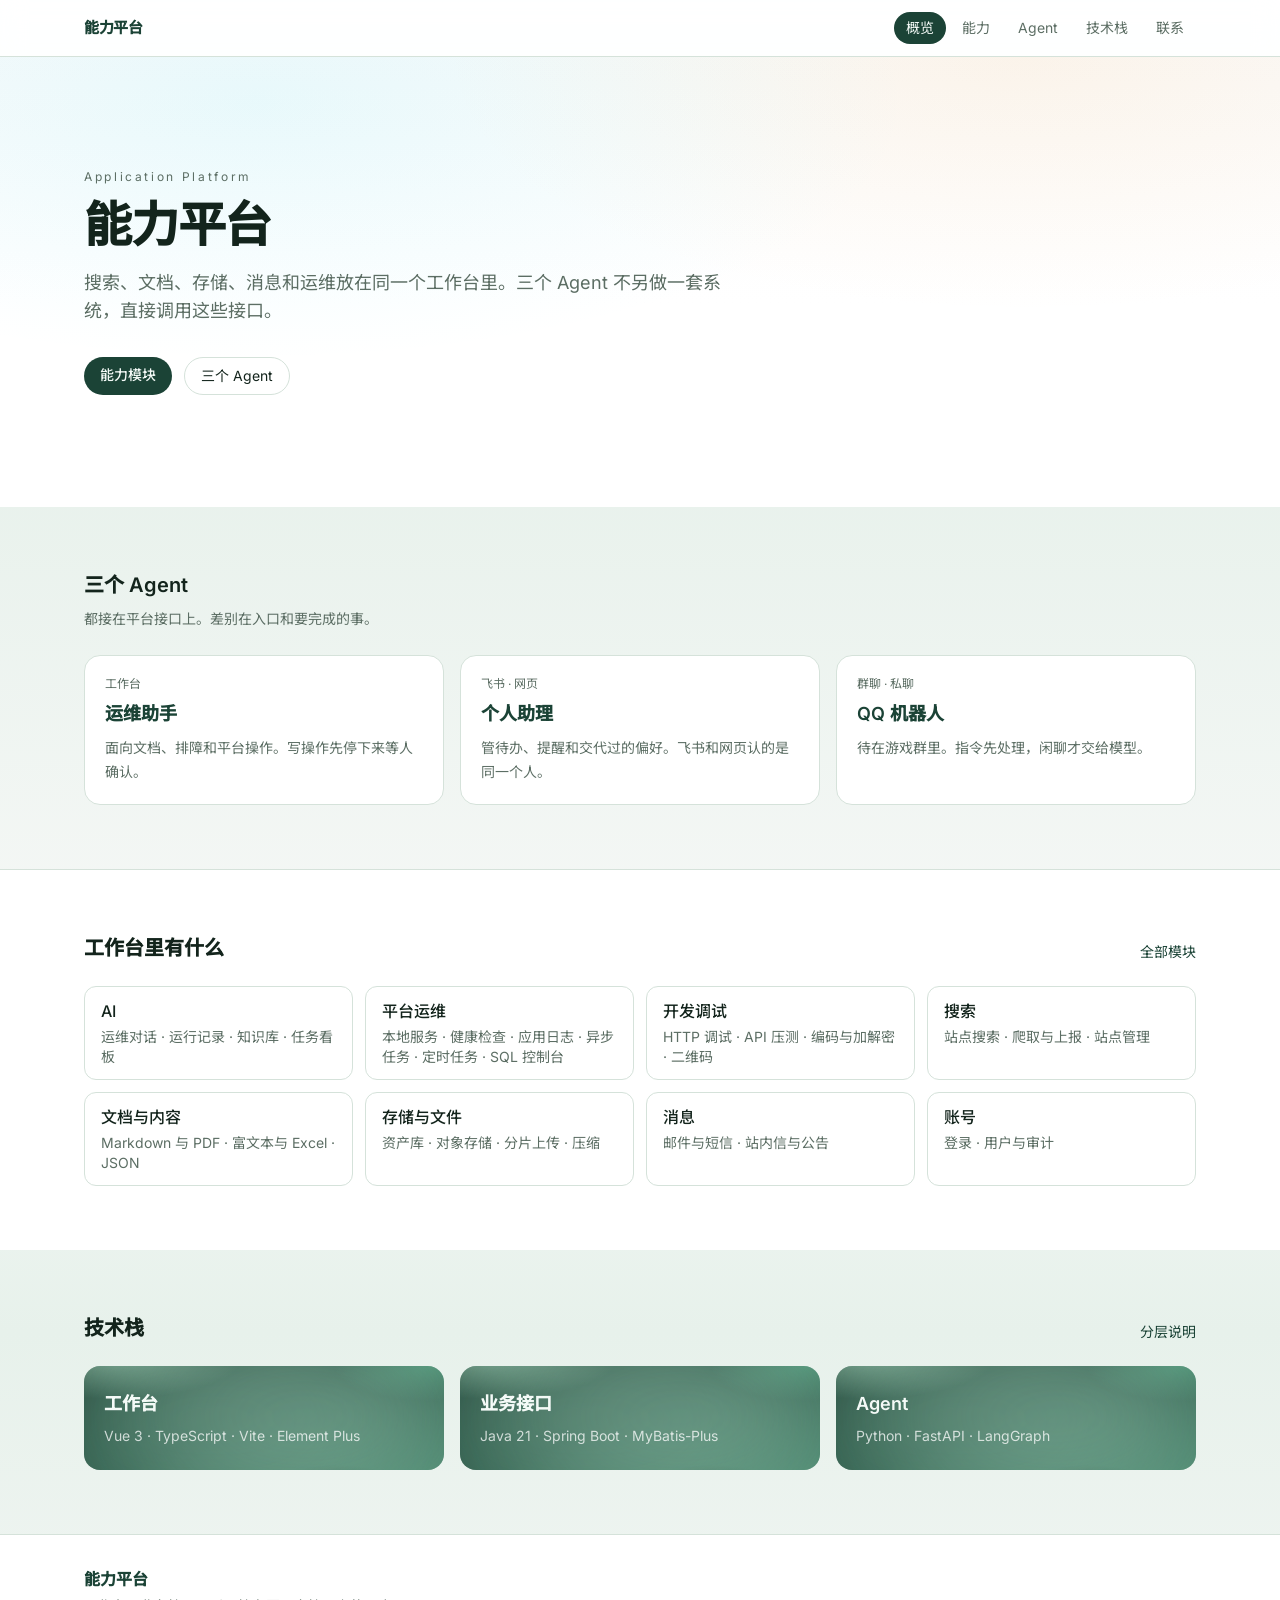
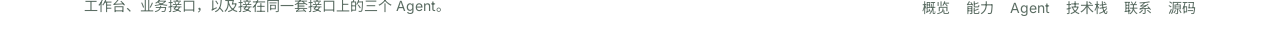
==== commit bba6a892: "regular updates 2026-11-05 17:57:05" ====
--- a/platform/index.html
+++ b/platform/index.html
@@ -4,10 +4,10 @@
     <meta charset="UTF-8" />
     <meta name="viewport" content="width=device-width, initial-scale=1, maximum-scale=5, viewport-fit=cover" />
     <link rel="icon" type="image/svg+xml" href="/platform/favicon.svg" />
-    <title>能力平台 | 施威城个人作品</title>
-    <meta name="description" content="施威城个人全栈作品：Spring Boot + Vue3 + LangGraph Agent / RAG。把大模型接到能上线的业务系统。" />
-    <script type="module" crossorigin src="/platform/assets/index-rSjHqp4H.js"></script>
-    <link rel="stylesheet" crossorigin href="/platform/assets/index-Bb18zktl.css">
+    <title>能力平台</title>
+    <meta name="description" content="能力平台：工作台里的搜索、文档、存储、消息和运维，以及运维助手、个人助理、QQ 机器人三个 Agent。" />
+    <script type="module" crossorigin src="/platform/assets/index-Cg9AsUUq.js"></script>
+    <link rel="stylesheet" crossorigin href="/platform/assets/index-_nNOC7ky.css">
   </head>
   <body class="min-h-full bg-background text-foreground">
     <script type="text/javascript">
--- a/platform/assets/index-_nNOC7ky.css
+++ b/platform/assets/index-_nNOC7ky.css
@@ -0,0 +1 @@
+@font-face{font-family:Inter;font-style:normal;font-display:swap;font-weight:400;src:url(/platform/assets/inter-cyrillic-ext-400-normal-BQZuk6qB.woff2) format("woff2"),url(/platform/assets/inter-cyrillic-ext-400-normal-DQukG94-.woff) format("woff");unicode-range:U+0460-052F,U+1C80-1C8A,U+20B4,U+2DE0-2DFF,U+A640-A69F,U+FE2E-FE2F}@font-face{font-family:Inter;font-style:normal;font-display:swap;font-weight:400;src:url(/platform/assets/inter-cyrillic-400-normal-obahsSVq.woff2) format("woff2"),url(/platform/assets/inter-cyrillic-400-normal-HOLc17fK.woff) format("woff");unicode-range:U+0301,U+0400-045F,U+0490-0491,U+04B0-04B1,U+2116}@font-face{font-family:Inter;font-style:normal;font-display:swap;font-weight:400;src:url(/platform/assets/inter-greek-ext-400-normal-DGGRlc-M.woff2) format("woff2"),url(/platform/assets/inter-greek-ext-400-normal-KugGGMne.woff) format("woff");unicode-range:U+1F00-1FFF}@font-face{font-family:Inter;font-style:normal;font-display:swap;font-weight:400;src:url(/platform/assets/inter-greek-400-normal-B4URO6DV.woff2) format("woff2"),url(/platform/assets/inter-greek-400-normal-q2sYcFCs.woff) format("woff");unicode-range:U+0370-0377,U+037A-037F,U+0384-038A,U+038C,U+038E-03A1,U+03A3-03FF}@font-face{font-family:Inter;font-style:normal;font-display:swap;font-weight:400;src:url(/platform/assets/inter-vietnamese-400-normal-DMkecbls.woff2) format("woff2"),url(/platform/assets/inter-vietnamese-400-normal-Bbgyi5SW.woff) format("woff");unicode-range:U+0102-0103,U+0110-0111,U+0128-0129,U+0168-0169,U+01A0-01A1,U+01AF-01B0,U+0300-0301,U+0303-0304,U+0308-0309,U+0323,U+0329,U+1EA0-1EF9,U+20AB}@font-face{font-family:Inter;font-style:normal;font-display:swap;font-weight:400;src:url(/platform/assets/inter-latin-ext-400-normal-C1nco2VV.woff2) format("woff2"),url(/platform/assets/inter-latin-ext-400-normal-77YHD8bZ.woff) format("woff");unicode-range:U+0100-02BA,U+02BD-02C5,U+02C7-02CC,U+02CE-02D7,U+02DD-02FF,U+0304,U+0308,U+0329,U+1D00-1DBF,U+1E00-1E9F,U+1EF2-1EFF,U+2020,U+20A0-20AB,U+20AD-20C0,U+2113,U+2C60-2C7F,U+A720-A7FF}@font-face{font-family:Inter;font-style:normal;font-display:swap;font-weight:400;src:url(/platform/assets/inter-latin-400-normal-C38fXH4l.woff2) format("woff2"),url(/platform/assets/inter-latin-400-normal-CyCys3Eg.woff) format("woff");unicode-range:U+0000-00FF,U+0131,U+0152-0153,U+02BB-02BC,U+02C6,U+02DA,U+02DC,U+0304,U+0308,U+0329,U+2000-206F,U+20AC,U+2122,U+2191,U+2193,U+2212,U+2215,U+FEFF,U+FFFD}@font-face{font-family:Inter;font-style:normal;font-display:swap;font-weight:500;src:url(/platform/assets/inter-cyrillic-ext-500-normal-B0yAr1jD.woff2) format("woff2"),url(/platform/assets/inter-cyrillic-ext-500-normal-BmqWE9Dz.woff) format("woff");unicode-range:U+0460-052F,U+1C80-1C8A,U+20B4,U+2DE0-2DFF,U+A640-A69F,U+FE2E-FE2F}@font-face{font-family:Inter;font-style:normal;font-display:swap;font-weight:500;src:url(/platform/assets/inter-cyrillic-500-normal-BasfLYem.woff2) format("woff2"),url(/platform/assets/inter-cyrillic-500-normal-CxZf_p3X.woff) format("woff");unicode-range:U+0301,U+0400-045F,U+0490-0491,U+04B0-04B1,U+2116}@font-face{font-family:Inter;font-style:normal;font-display:swap;font-weight:500;src:url(/platform/assets/inter-greek-ext-500-normal-C4iEst2y.woff2) format("woff2"),url(/platform/assets/inter-greek-ext-500-normal-2j5mBUwD.woff) format("woff");unicode-range:U+1F00-1FFF}@font-face{font-family:Inter;font-style:normal;font-display:swap;font-weight:500;src:url(/platform/assets/inter-greek-500-normal-BIZE56-Y.woff2) format("woff2"),url(/platform/assets/inter-greek-500-normal-Xzm54t5V.woff) format("woff");unicode-range:U+0370-0377,U+037A-037F,U+0384-038A,U+038C,U+038E-03A1,U+03A3-03FF}@font-face{font-family:Inter;font-style:normal;font-display:swap;font-weight:500;src:url(/platform/assets/inter-vietnamese-500-normal-DOriooB6.woff2) format("woff2"),url(/platform/assets/inter-vietnamese-500-normal-mJboJaSs.woff) format("woff");unicode-range:U+0102-0103,U+0110-0111,U+0128-0129,U+0168-0169,U+01A0-01A1,U+01AF-01B0,U+0300-0301,U+0303-0304,U+0308-0309,U+0323,U+0329,U+1EA0-1EF9,U+20AB}@font-face{font-family:Inter;font-style:normal;font-display:swap;font-weight:500;src:url(/platform/assets/inter-latin-ext-500-normal-CV4jyFjo.woff2) format("woff2"),url(/platform/assets/inter-latin-ext-500-normal-BxGbmqWO.woff) format("woff");unicode-range:U+0100-02BA,U+02BD-02C5,U+02C7-02CC,U+02CE-02D7,U+02DD-02FF,U+0304,U+0308,U+0329,U+1D00-1DBF,U+1E00-1E9F,U+1EF2-1EFF,U+2020,U+20A0-20AB,U+20AD-20C0,U+2113,U+2C60-2C7F,U+A720-A7FF}@font-face{font-family:Inter;font-style:normal;font-display:swap;font-weight:500;src:url(/platform/assets/inter-latin-500-normal-Cerq10X2.woff2) format("woff2"),url(/platform/assets/inter-latin-500-normal-BL9OpVg8.woff) format("woff");unicode-range:U+0000-00FF,U+0131,U+0152-0153,U+02BB-02BC,U+02C6,U+02DA,U+02DC,U+0304,U+0308,U+0329,U+2000-206F,U+20AC,U+2122,U+2191,U+2193,U+2212,U+2215,U+FEFF,U+FFFD}@font-face{font-family:Inter;font-style:normal;font-display:swap;font-weight:600;src:url(/platform/assets/inter-cyrillic-ext-600-normal-Dfes3d0z.woff2) format("woff2"),url(/platform/assets/inter-cyrillic-ext-600-normal-Bcila6Z-.woff) format("woff");unicode-range:U+0460-052F,U+1C80-1C8A,U+20B4,U+2DE0-2DFF,U+A640-A69F,U+FE2E-FE2F}@font-face{font-family:Inter;font-style:normal;font-display:swap;font-weight:600;src:url(/platform/assets/inter-cyrillic-600-normal-CWCymEST.woff2) format("woff2"),url(/platform/assets/inter-cyrillic-600-normal-4D_pXhcN.woff) format("woff");unicode-range:U+0301,U+0400-045F,U+0490-0491,U+04B0-04B1,U+2116}@font-face{font-family:Inter;font-style:normal;font-display:swap;font-weight:600;src:url(/platform/assets/inter-greek-ext-600-normal-DRtmH8MT.woff2) format("woff2"),url(/platform/assets/inter-greek-ext-600-normal-B8X0CLgF.woff) format("woff");unicode-range:U+1F00-1FFF}@font-face{font-family:Inter;font-style:normal;font-display:swap;font-weight:600;src:url(/platform/assets/inter-greek-600-normal-plRanbMR.woff2) format("woff2"),url(/platform/assets/inter-greek-600-normal-BZpKdvQh.woff) format("woff");unicode-range:U+0370-0377,U+037A-037F,U+0384-038A,U+038C,U+038E-03A1,U+03A3-03FF}@font-face{font-family:Inter;font-style:normal;font-display:swap;font-weight:600;src:url(/platform/assets/inter-vietnamese-600-normal-Cc8MFFhd.woff2) format("woff2"),url(/platform/assets/inter-vietnamese-600-normal-BuLX-rYi.woff) format("woff");unicode-range:U+0102-0103,U+0110-0111,U+0128-0129,U+0168-0169,U+01A0-01A1,U+01AF-01B0,U+0300-0301,U+0303-0304,U+0308-0309,U+0323,U+0329,U+1EA0-1EF9,U+20AB}@font-face{font-family:Inter;font-style:normal;font-display:swap;font-weight:600;src:url(/platform/assets/inter-latin-ext-600-normal-D2bJ5OIk.woff2) format("woff2"),url(/platform/assets/inter-latin-ext-600-normal-CIVaiw4L.woff) format("woff");unicode-range:U+0100-02BA,U+02BD-02C5,U+02C7-02CC,U+02CE-02D7,U+02DD-02FF,U+0304,U+0308,U+0329,U+1D00-1DBF,U+1E00-1E9F,U+1EF2-1EFF,U+2020,U+20A0-20AB,U+20AD-20C0,U+2113,U+2C60-2C7F,U+A720-A7FF}@font-face{font-family:Inter;font-style:normal;font-display:swap;font-weight:600;src:url(/platform/assets/inter-latin-600-normal-LgqL8muc.woff2) format("woff2"),url(/platform/assets/inter-latin-600-normal-CiBQ2DWP.woff) format("woff");unicode-range:U+0000-00FF,U+0131,U+0152-0153,U+02BB-02BC,U+02C6,U+02DA,U+02DC,U+0304,U+0308,U+0329,U+2000-206F,U+20AC,U+2122,U+2191,U+2193,U+2212,U+2215,U+FEFF,U+FFFD}@font-face{font-family:Noto Sans SC;font-style:normal;font-display:swap;font-weight:400;src:url([data-uri]) format("woff2"),url([data-uri]) format("woff");unicode-range:U+1f1e9-1f1f5,U+1f1f7-1f1ff,U+1f21a,U+1f232,U+1f234-1f237,U+1f250-1f251,U+1f300,U+1f302-1f308,U+1f30a-1f311,U+1f315,U+1f319-1f320,U+1f324,U+1f327,U+1f32a,U+1f32c-1f32d,U+1f330-1f357,U+1f359-1f37e}@font-face{font-family:Noto Sans SC;font-style:normal;font-display:swap;font-weight:400;src:url(/platform/assets/noto-sans-sc-5-400-normal-3RzBeGhg.woff2) format("woff2"),url(/platform/assets/noto-sans-sc-5-400-normal-CqGeNka7.woff) format("woff");unicode-range:U+fee3,U+fef3,U+ff03-ff04,U+ff07,U+ff0a,U+ff17-ff19,U+ff1c-ff1d,U+ff20-ff3a,U+ff3c,U+ff3e-ff5b,U+ff5d,U+ff61-ff65,U+ff67-ff6a,U+ff6c,U+ff6f-ff78,U+ff7a-ff7d,U+ff80-ff84,U+ff86,U+ff89-ff8e,U+ff92,U+ff97-ff9b,U+ff9d-ff9f,U+ffe0-ffe4,U+ffe6,U+ffe9,U+ffeb,U+ffed,U+fffc,U+1f004,U+1f170-1f171,U+1f192-1f195,U+1f198-1f19a,U+1f1e6-1f1e8}@font-face{font-family:Noto Sans SC;font-style:normal;font-display:swap;font-weight:400;src:url(/platform/assets/noto-sans-sc-6-400-normal-D73klzWF.woff2) format("woff2"),url(/platform/assets/noto-sans-sc-6-400-normal-CXZtsxyd.woff) format("woff");unicode-range:U+f0a7,U+f0b2,U+f0b7,U+f0c9,U+f0d8,U+f0da,U+f0dc-f0dd,U+f0e0,U+f0e6,U+f0eb,U+f0fc,U+f101,U+f104-f105,U+f107,U+f10b,U+f11b,U+f14b,U+f18a,U+f193,U+f1d6-f1d7,U+f244,U+f27a,U+f296,U+f2ae,U+f471,U+f4b3,U+f610-f611,U+f880-f881,U+f8ec,U+f8f5,U+f8ff,U+f901,U+f90a,U+f92c-f92d,U+f934,U+f937,U+f941,U+f965,U+f967,U+f969,U+f96b,U+f96f,U+f974,U+f978-f979,U+f97e,U+f981,U+f98a,U+f98e,U+f997,U+f99c,U+f9b2,U+f9b5,U+f9ba,U+f9be,U+f9ca,U+f9d0-f9d1,U+f9dd,U+f9e0-f9e1,U+f9e4,U+f9f7,U+fa00-fa01,U+fa08,U+fa0a,U+fa11,U+fb01-fb02,U+fdfc,U+fe0e,U+fe30-fe31,U+fe33-fe44,U+fe49-fe52,U+fe54-fe57,U+fe59-fe66,U+fe68-fe6b,U+fe8e,U+fe92-fe93,U+feae,U+feb8,U+fecb-fecc,U+fee0}@font-face{font-family:Noto Sans SC;font-style:normal;font-display:swap;font-weight:400;src:url(/platform/assets/noto-sans-sc-21-400-normal-Bfz3Xm1a.woff2) format("woff2"),url(/platform/assets/noto-sans-sc-21-400-normal-BWSKkENd.woff) format("woff");unicode-range:U+9f83,U+9f85-9f8d,U+9f90-9f91,U+9f94-9f96,U+9f98,U+9f9b-9f9c,U+9f9e,U+9fa0,U+9fa2,U+9ff0-9fff,U+a001,U+a007,U+a025,U+a046-a047,U+a057,U+a072,U+a078-a079,U+a083,U+a085,U+a100,U+a118,U+a132,U+a134,U+a1f4,U+a242,U+a4a6,U+a4aa,U+a4b0-a4b1,U+a4b3,U+a9c1-a9c2,U+ac00-ac01,U+ac04,U+ac08,U+ac10-ac11,U+ac13-ac16,U+ac19,U+ac1c-ac1d,U+ac24,U+ac70-ac71,U+ac74,U+ac77-ac78,U+ac80-ac81,U+ac83,U+ac8c,U+ac90,U+ac9f-aca0,U+aca8-aca9,U+acac,U+acb0,U+acbd,U+acc1,U+acc4,U+ace0-ace1,U+ace4,U+ace8,U+acf3,U+acf5,U+acfc-acfd,U+ad00,U+ad0c,U+ad11,U+ad1c,U+ad34,U+ad50,U+ad64,U+ad6c,U+ad70,U+ad74,U+ad7f,U+ad81,U+ad8c,U+adc0,U+adc8,U+addc,U+ade0,U+adf8-adf9,U+adfc,U+ae00,U+ae08-ae09,U+ae0b,U+ae30,U+ae34,U+ae38,U+ae40,U+ae4a,U+ae4c,U+ae54,U+ae68,U+aebc,U+aed8,U+af2c-af2d}@font-face{font-family:Noto Sans SC;font-style:normal;font-display:swap;font-weight:400;src:url(/platform/assets/noto-sans-sc-22-400-normal-yOvQSDF6.woff2) format("woff2"),url(/platform/assets/noto-sans-sc-22-400-normal-BKfopAEH.woff) format("woff");unicode-range:U+9e30-9e33,U+9e35-9e3b,U+9e3e,U+9e40-9e44,U+9e46-9e4e,U+9e51,U+9e53,U+9e55-9e58,U+9e5a-9e5c,U+9e5e-9e63,U+9e66-9e6e,U+9e71,U+9e73,U+9e75,U+9e78-9e79,U+9e7c-9e7e,U+9e82,U+9e86-9e88,U+9e8b-9e8c,U+9e90-9e91,U+9e93,U+9e95,U+9e97,U+9e9d,U+9ea4-9ea5,U+9ea9-9eaa,U+9eb4-9eb5,U+9eb8-9eba,U+9ebc-9ebf,U+9ec3,U+9ec9,U+9ecd,U+9ed0,U+9ed2-9ed3,U+9ed5-9ed6,U+9ed9,U+9edc-9edd,U+9edf-9ee0,U+9ee2,U+9ee5,U+9ee7-9eea,U+9eef,U+9ef1,U+9ef3-9ef4,U+9ef6,U+9ef9,U+9efb-9efc,U+9efe,U+9f0b,U+9f0d,U+9f10,U+9f14,U+9f17,U+9f19,U+9f22,U+9f29,U+9f2c,U+9f2f,U+9f31,U+9f37,U+9f39,U+9f3d-9f3e,U+9f41,U+9f4a-9f4b,U+9f51-9f52,U+9f61-9f63,U+9f66-9f67,U+9f80-9f81}@font-face{font-family:Noto Sans SC;font-style:normal;font-display:swap;font-weight:400;src:url(/platform/assets/noto-sans-sc-23-400-normal-D0XQUkMM.woff2) format("woff2"),url(/platform/assets/noto-sans-sc-23-400-normal-VP8RQJAO.woff) format("woff");unicode-range:U+9c82-9c83,U+9c85-9c8c,U+9c8e-9c92,U+9c94-9c9b,U+9c9e-9ca3,U+9ca5-9ca7,U+9ca9,U+9cab,U+9cad-9cae,U+9cb1-9cb7,U+9cb9-9cbd,U+9cbf-9cc0,U+9cc3,U+9cc5-9cc7,U+9cc9-9cd1,U+9cd3-9cda,U+9cdc-9cdd,U+9cdf,U+9ce1-9ce3,U+9ce5,U+9ce9,U+9cee-9cef,U+9cf3-9cf4,U+9cf6,U+9cfc-9cfd,U+9d02,U+9d08-9d09,U+9d12,U+9d1b,U+9d1e,U+9d26,U+9d28,U+9d37,U+9d3b,U+9d3f,U+9d51,U+9d59,U+9d5c-9d5d,U+9d5f-9d61,U+9d6c,U+9d70,U+9d72,U+9d7a,U+9d7e,U+9d84,U+9d89,U+9d8f,U+9d92,U+9daf,U+9db4,U+9db8,U+9dbc,U+9dc4,U+9dc7,U+9dc9,U+9dd7,U+9ddf,U+9df2,U+9df9-9dfa,U+9e0a,U+9e11,U+9e1a,U+9e1e,U+9e20,U+9e22,U+9e28-9e2c,U+9e2e-9e2f}@font-face{font-family:Noto Sans SC;font-style:normal;font-display:swap;font-weight:400;src:url(/platform/assets/noto-sans-sc-24-400-normal-mI4tDgE1.woff2) format("woff2"),url(/platform/assets/noto-sans-sc-24-400-normal-BNcLancd.woff) format("woff");unicode-range:U+9a80,U+9a83,U+9a85,U+9a88-9a8a,U+9a8d-9a8e,U+9a90,U+9a92-9a93,U+9a95-9a96,U+9a98-9a99,U+9a9b-9aa2,U+9aa5,U+9aa7,U+9aaf-9ab1,U+9ab5-9ab6,U+9ab9-9aba,U+9ac0-9ac4,U+9ac8,U+9acb-9acc,U+9ace-9acf,U+9ad1-9ad2,U+9ad9,U+9adf,U+9ae1,U+9ae3,U+9aea-9aeb,U+9aed-9aef,U+9af4,U+9af9,U+9afb,U+9b03-9b04,U+9b06,U+9b08,U+9b0d,U+9b0f-9b10,U+9b13,U+9b18,U+9b1a,U+9b1f,U+9b22-9b23,U+9b25,U+9b27-9b28,U+9b2a,U+9b2f,U+9b31-9b32,U+9b3b,U+9b43,U+9b46-9b49,U+9b4d-9b4e,U+9b51,U+9b56,U+9b58,U+9b5a,U+9b5c,U+9b5f,U+9b61-9b62,U+9b6f,U+9b77,U+9b80,U+9b88,U+9b8b,U+9b8e,U+9b91,U+9b9f-9ba0,U+9ba8,U+9baa-9bab,U+9bad-9bae,U+9bb0-9bb1,U+9bb8,U+9bc9-9bca,U+9bd3,U+9bd6,U+9bdb,U+9be8,U+9bf0-9bf1,U+9c02,U+9c10,U+9c15,U+9c24,U+9c2d,U+9c32,U+9c39,U+9c3b,U+9c40,U+9c47-9c49,U+9c53,U+9c57,U+9c64,U+9c72,U+9c77-9c78,U+9c7b,U+9c7f-9c80}@font-face{font-family:Noto Sans SC;font-style:normal;font-display:swap;font-weight:400;src:url(/platform/assets/noto-sans-sc-25-400-normal-CD3JKveN.woff2) format("woff2"),url(/platform/assets/noto-sans-sc-25-400-normal-Dr2sN31U.woff) format("woff");unicode-range:U+98dd,U+98e1-98e2,U+98e7-98ea,U+98ec,U+98ee-98ef,U+98f2,U+98f4,U+98fc-98fe,U+9903,U+9905,U+9908,U+990a,U+990c-990d,U+9913-9914,U+9918,U+991a-991b,U+991e,U+9921,U+9928,U+992c,U+992e,U+9935,U+9938-9939,U+993d-993e,U+9945,U+994b-994c,U+9951-9952,U+9954-9955,U+9957,U+995e,U+9963,U+9966-9969,U+996b-996c,U+996f,U+9974-9975,U+9977-9979,U+997d-997e,U+9980-9981,U+9983-9984,U+9987,U+998a-998b,U+998d-9991,U+9993-9995,U+9997-9998,U+99a5,U+99ab,U+99ad-99ae,U+99b1,U+99b3-99b4,U+99bc,U+99bf,U+99c1,U+99c3-99c6,U+99cc,U+99d0,U+99d2,U+99d5,U+99db,U+99dd,U+99e1,U+99ed,U+99f1,U+99ff,U+9a01,U+9a03-9a04,U+9a0e-9a0f,U+9a11-9a13,U+9a19,U+9a1b,U+9a28,U+9a2b,U+9a30,U+9a32,U+9a37,U+9a40,U+9a45,U+9a4a,U+9a4d-9a4e,U+9a52,U+9a55,U+9a57,U+9a5a-9a5b,U+9a5f,U+9a62,U+9a65,U+9a69,U+9a6b,U+9a6e,U+9a75,U+9a77-9a7a,U+9a7d}@font-face{font-family:Noto Sans SC;font-style:normal;font-display:swap;font-weight:400;src:url(/platform/assets/noto-sans-sc-26-400-normal-B306_DcA.woff2) format("woff2"),url(/platform/assets/noto-sans-sc-26-400-normal-BcJtXd5l.woff) format("woff");unicode-range:U+975b-975c,U+9763,U+9765-9766,U+976c-976d,U+9773,U+9776,U+977a,U+977c,U+9784-9785,U+978e-978f,U+9791-9792,U+9794-9795,U+9798,U+979a,U+979e,U+97a3,U+97a5-97a6,U+97a8,U+97ab-97ac,U+97ae-97af,U+97b2,U+97b4,U+97c6,U+97cb-97cc,U+97d3,U+97d8,U+97dc,U+97e1,U+97ea-97eb,U+97ee,U+97fb,U+97fe-97ff,U+9801-9803,U+9805-9806,U+9808,U+980c,U+9810-9814,U+9817-9818,U+981e,U+9820-9821,U+9824,U+9828,U+982b-982d,U+9830,U+9834,U+9838-9839,U+983c,U+9846,U+984d-984f,U+9851-9852,U+9854-9855,U+9857-9858,U+985a-985b,U+9862-9863,U+9865,U+9867,U+986b,U+986f-9871,U+9877-9878,U+987c,U+9880,U+9883,U+9885,U+9889,U+988b-988f,U+9893-9895,U+9899-989b,U+989e-989f,U+98a1-98a2,U+98a5-98a7,U+98a9,U+98af,U+98b1,U+98b6,U+98ba,U+98be,U+98c3-98c4,U+98c6-98c8,U+98cf-98d6,U+98da-98db}@font-face{font-family:Noto Sans SC;font-style:normal;font-display:swap;font-weight:400;src:url(/platform/assets/noto-sans-sc-27-400-normal-LzZF_NqI.woff2) format("woff2"),url(/platform/assets/noto-sans-sc-27-400-normal-CAcePaVb.woff) format("woff");unicode-range:U+95c4-95ca,U+95cc-95cd,U+95d4-95d6,U+95d8,U+95e1-95e2,U+95e9,U+95f0-95f1,U+95f3,U+95f6,U+95fc,U+95fe-95ff,U+9602-9604,U+9606-960d,U+960f,U+9611-9613,U+9615-9617,U+9619-961b,U+961d,U+9621,U+9628,U+962f,U+963c-963e,U+9641-9642,U+9649,U+9654,U+965b-965f,U+9661,U+9663,U+9665,U+9667-9668,U+966c,U+9670,U+9672-9674,U+9678,U+967a,U+967d,U+9682,U+9685,U+9688,U+968a,U+968d-968e,U+9695,U+9697-9698,U+969e,U+96a0,U+96a3-96a4,U+96a8,U+96aa,U+96b0-96b1,U+96b3-96b4,U+96b7-96b9,U+96bb-96bd,U+96c9,U+96cb,U+96ce,U+96d1-96d2,U+96d6,U+96d9,U+96db-96dc,U+96de,U+96e0,U+96e3,U+96e9,U+96eb,U+96f0-96f2,U+96f9,U+96ff,U+9701-9702,U+9705,U+9708,U+970a,U+970e-970f,U+9711,U+9719,U+9727,U+972a,U+972d,U+9730,U+973d,U+9742,U+9744,U+9748-9749,U+9750-9751,U+975a}@font-face{font-family:Noto Sans SC;font-style:normal;font-display:swap;font-weight:400;src:url(/platform/assets/noto-sans-sc-28-400-normal-CEc-bbYn.woff2) format("woff2"),url(/platform/assets/noto-sans-sc-28-400-normal-mlzUy5GG.woff) format("woff");unicode-range:U+94f5,U+94f7,U+94f9,U+94fb-94fd,U+94ff,U+9503-9504,U+9506-9507,U+9509-950a,U+950d-950f,U+9511-9518,U+951a-9520,U+9522,U+9528-952d,U+9530-953a,U+953c-953f,U+9543-9546,U+9548-9550,U+9552-9555,U+9557-955b,U+955d-9568,U+956a-956d,U+9570-9574,U+9583,U+9586,U+9589,U+958e-958f,U+9591-9592,U+9594,U+9598-9599,U+959e-95a0,U+95a2-95a6,U+95a8-95b2,U+95b4,U+95b8-95c3}@font-face{font-family:Noto Sans SC;font-style:normal;font-display:swap;font-weight:400;src:url(/platform/assets/noto-sans-sc-29-400-normal-CTMIENlc.woff2) format("woff2"),url(/platform/assets/noto-sans-sc-29-400-normal-CHgMHmhc.woff) format("woff");unicode-range:U+941c-942b,U+942d-942e,U+9432-9433,U+9435,U+9438,U+943a,U+943e,U+9444,U+944a,U+9451-9452,U+945a,U+9462-9463,U+9465,U+9470-9487,U+948a-9492,U+9494-9498,U+949a,U+949c-949d,U+94a1,U+94a3-94a4,U+94a8,U+94aa-94ad,U+94af,U+94b2,U+94b4-94ba,U+94bc-94c0,U+94c4,U+94c6-94db,U+94de-94ec,U+94ee-94f1,U+94f3}@font-face{font-family:Noto Sans SC;font-style:normal;font-display:swap;font-weight:400;src:url(/platform/assets/noto-sans-sc-30-400-normal-Dzb6Zn8O.woff2) format("woff2"),url(/platform/assets/noto-sans-sc-30-400-normal-DueQZSV4.woff) format("woff");unicode-range:U+92ec-92ed,U+92f0,U+92f3,U+92f8,U+92fc,U+9304,U+9306,U+9310,U+9312,U+9315,U+9318,U+931a,U+931e,U+9320-9322,U+9324,U+9326-9329,U+932b-932c,U+932f,U+9331-9332,U+9335-9336,U+933e,U+9340-9341,U+934a-9360,U+9362-9363,U+9365-936b,U+936e,U+9375,U+937e,U+9382,U+938a,U+938c,U+938f,U+9393-9394,U+9396-9397,U+939a,U+93a2,U+93a7,U+93ac-93cd,U+93d0-93d1,U+93d6-93d8,U+93de-93df,U+93e1-93e2,U+93e4,U+93f8,U+93fb,U+93fd,U+940e-941a}@font-face{font-family:Noto Sans SC;font-style:normal;font-display:swap;font-weight:400;src:url(/platform/assets/noto-sans-sc-31-400-normal-Cngcbauu.woff2) format("woff2"),url(/platform/assets/noto-sans-sc-31-400-normal-Cyw6s5hq.woff) format("woff");unicode-range:U+9163-9164,U+9169,U+9170,U+9172,U+9174,U+9179-917a,U+917d-917e,U+9182-9183,U+9185,U+918c-918d,U+9190-9191,U+919a,U+919c,U+91a1-91a4,U+91a8,U+91aa-91af,U+91b4-91b5,U+91b8,U+91ba,U+91be,U+91c0-91c1,U+91c6,U+91c8,U+91cb,U+91d0,U+91d2,U+91d7-91d8,U+91dd,U+91e3,U+91e6-91e7,U+91ed,U+91f0,U+91f5,U+91f9,U+9200,U+9205,U+9207-920a,U+920d-920e,U+9210,U+9214-9215,U+921c,U+921e,U+9221,U+9223-9227,U+9229-922a,U+922d,U+9234-9235,U+9237,U+9239-923a,U+923c-9240,U+9244-9246,U+9249,U+924e-924f,U+9251,U+9253,U+9257,U+925b,U+925e,U+9262,U+9264-9266,U+9268,U+926c,U+926f,U+9271,U+927b,U+927e,U+9280,U+9283,U+9285-928a,U+928e,U+9291,U+9293,U+9296,U+9298,U+929c-929d,U+92a8,U+92ab-92ae,U+92b3,U+92b6-92b7,U+92b9,U+92c1,U+92c5-92c6,U+92c8,U+92cc,U+92d0,U+92d2,U+92e4,U+92ea}@font-face{font-family:Noto Sans SC;font-style:normal;font-display:swap;font-weight:400;src:url(/platform/assets/noto-sans-sc-32-400-normal-BqAPF1tT.woff2) format("woff2"),url(/platform/assets/noto-sans-sc-32-400-normal-C2vok0E0.woff) format("woff");unicode-range:U+9004,U+900b,U+9011,U+9015-9016,U+901e,U+9021,U+9026,U+902d,U+902f,U+9031,U+9035-9036,U+9039-903a,U+9041,U+9044-9046,U+904a,U+904f-9052,U+9054-9055,U+9058-9059,U+905b-905e,U+9060-9062,U+9068-9069,U+906f,U+9072,U+9074,U+9076-907a,U+907c-907d,U+9081,U+9083,U+9085,U+9087-908b,U+908f,U+9095,U+9097,U+9099-909b,U+909d,U+90a0-90a1,U+90a8-90a9,U+90ac,U+90b0,U+90b2-90b4,U+90b6,U+90b8,U+90ba,U+90bd-90be,U+90c3-90c5,U+90c7-90c8,U+90cf-90d0,U+90d3,U+90d5,U+90d7,U+90da-90dc,U+90de,U+90e2,U+90e4,U+90e6-90e7,U+90ea-90eb,U+90ef,U+90f4-90f5,U+90f7,U+90fe-9100,U+9104,U+9109,U+910c,U+9112,U+9114-9115,U+9118,U+911c,U+911e,U+9120,U+9122-9123,U+9127,U+912d,U+912f-9132,U+9139-913a,U+9143,U+9146,U+9149-914a,U+914c,U+914e-9150,U+9154,U+9157,U+915a,U+915d-915e,U+9161-9162}@font-face{font-family:Noto Sans SC;font-style:normal;font-display:swap;font-weight:400;src:url(/platform/assets/noto-sans-sc-33-400-normal-CUXtFK-t.woff2) format("woff2"),url(/platform/assets/noto-sans-sc-33-400-normal-71T9_H2W.woff) format("woff");unicode-range:U+8e41-8e42,U+8e47,U+8e49-8e4b,U+8e50-8e53,U+8e59-8e5a,U+8e5f-8e60,U+8e64,U+8e69,U+8e6c,U+8e70,U+8e74,U+8e76,U+8e7a-8e7c,U+8e7f,U+8e84-8e85,U+8e87,U+8e89,U+8e8b,U+8e8d,U+8e8f-8e90,U+8e94,U+8e99,U+8e9c,U+8e9e,U+8eaa,U+8eac,U+8eb0,U+8eb6,U+8ec0,U+8ec6,U+8eca-8ece,U+8ed2,U+8eda,U+8edf,U+8ee2,U+8eeb,U+8ef8,U+8efb-8efe,U+8f03,U+8f09,U+8f0b,U+8f12-8f15,U+8f1b,U+8f1d,U+8f1f,U+8f29-8f2a,U+8f2f,U+8f36,U+8f38,U+8f3b,U+8f3e-8f3f,U+8f44-8f45,U+8f49,U+8f4d-8f4e,U+8f5f,U+8f6b,U+8f6d,U+8f71-8f73,U+8f75-8f76,U+8f78-8f7a,U+8f7c,U+8f7e,U+8f81-8f82,U+8f84,U+8f87,U+8f8a-8f8b,U+8f8d-8f8f,U+8f94-8f95,U+8f97-8f9a,U+8fa6,U+8fad-8faf,U+8fb2,U+8fb5-8fb7,U+8fba-8fbc,U+8fbf,U+8fc2,U+8fcb,U+8fcd,U+8fd3,U+8fd5,U+8fd7,U+8fda,U+8fe2-8fe5,U+8fe8-8fe9,U+8fee,U+8ff3-8ff4,U+8ff8,U+8ffa}@font-face{font-family:Noto Sans SC;font-style:normal;font-display:swap;font-weight:400;src:url(/platform/assets/noto-sans-sc-34-400-normal-Djw1IAuw.woff2) format("woff2"),url(/platform/assets/noto-sans-sc-34-400-normal-DVjrmKwp.woff) format("woff");unicode-range:U+8cbd,U+8cbf-8cc4,U+8cc7-8cc8,U+8cca,U+8ccd,U+8cd1,U+8cd3,U+8cdb-8cdc,U+8cde,U+8ce0,U+8ce2-8ce4,U+8ce6-8ce8,U+8cea,U+8ced,U+8cf4,U+8cf8,U+8cfa,U+8cfc-8cfd,U+8d04-8d05,U+8d07-8d08,U+8d0a,U+8d0d,U+8d0f,U+8d13-8d14,U+8d16,U+8d1b,U+8d20,U+8d30,U+8d32-8d33,U+8d36,U+8d3b,U+8d3d,U+8d40,U+8d42-8d43,U+8d45-8d46,U+8d48-8d4a,U+8d4d,U+8d51,U+8d53,U+8d55,U+8d59,U+8d5c-8d5d,U+8d5f,U+8d61,U+8d66-8d67,U+8d6a,U+8d6d,U+8d71,U+8d73,U+8d84,U+8d90-8d91,U+8d94-8d95,U+8d99,U+8da8,U+8daf,U+8db1,U+8db5,U+8db8,U+8dba,U+8dbc,U+8dbf,U+8dc2,U+8dc4,U+8dc6,U+8dcb,U+8dce-8dcf,U+8dd6-8dd7,U+8dda-8ddb,U+8dde,U+8de1,U+8de3-8de4,U+8de9,U+8deb-8dec,U+8df0-8df1,U+8df6-8dfd,U+8e05,U+8e07,U+8e09-8e0a,U+8e0c,U+8e0e,U+8e10,U+8e14,U+8e1d-8e1f,U+8e23,U+8e26,U+8e2b-8e31,U+8e34-8e35,U+8e39-8e3a,U+8e3d,U+8e40}@font-face{font-family:Noto Sans SC;font-style:normal;font-display:swap;font-weight:400;src:url(/platform/assets/noto-sans-sc-35-400-normal-Chgyqx1E.woff2) format("woff2"),url(/platform/assets/noto-sans-sc-35-400-normal-Dmi4TVAU.woff) format("woff");unicode-range:U+8b80,U+8b83,U+8b8a,U+8b8c,U+8b90,U+8b93,U+8b99-8b9a,U+8ba0,U+8ba3,U+8ba5-8ba7,U+8baa-8bac,U+8bb4-8bb5,U+8bb7,U+8bb9,U+8bc2-8bc3,U+8bc5,U+8bcb-8bcc,U+8bce-8bd0,U+8bd2-8bd4,U+8bd6,U+8bd8-8bd9,U+8bdc,U+8bdf,U+8be3-8be4,U+8be7-8be9,U+8beb-8bec,U+8bee,U+8bf0,U+8bf2-8bf3,U+8bf6,U+8bf9,U+8bfc-8bfd,U+8bff-8c00,U+8c02,U+8c04,U+8c06-8c07,U+8c0c,U+8c0f,U+8c11-8c12,U+8c14-8c1b,U+8c1d-8c21,U+8c24-8c25,U+8c27,U+8c2a-8c2c,U+8c2e-8c30,U+8c32-8c36,U+8c3f,U+8c47-8c4c,U+8c4e-8c50,U+8c54-8c56,U+8c62,U+8c68,U+8c6c,U+8c73,U+8c78,U+8c7a,U+8c82,U+8c85,U+8c89-8c8a,U+8c8d-8c8e,U+8c90,U+8c93-8c94,U+8c98,U+8c9d-8c9e,U+8ca0-8ca2,U+8ca7-8cac,U+8caf-8cb0,U+8cb3-8cb4,U+8cb6-8cb9,U+8cbb-8cbc}@font-face{font-family:Noto Sans SC;font-style:normal;font-display:swap;font-weight:400;src:url(/platform/assets/noto-sans-sc-36-400-normal-BxBT42kb.woff2) format("woff2"),url(/platform/assets/noto-sans-sc-36-400-normal-gXBiuGwd.woff) format("woff");unicode-range:U+8a15-8a18,U+8a1a-8a1b,U+8a1d,U+8a1f,U+8a22-8a23,U+8a25,U+8a2b,U+8a2d,U+8a31,U+8a33-8a34,U+8a36-8a38,U+8a3a,U+8a3c,U+8a3e,U+8a40-8a41,U+8a46,U+8a48,U+8a50,U+8a52,U+8a54-8a55,U+8a58,U+8a5b,U+8a5d-8a63,U+8a66,U+8a69-8a6b,U+8a6d-8a6e,U+8a70,U+8a72-8a73,U+8a7a,U+8a85,U+8a87,U+8a8a,U+8a8c-8a8d,U+8a90-8a92,U+8a95,U+8a98,U+8aa0-8aa1,U+8aa3-8aa6,U+8aa8-8aa9,U+8aac-8aae,U+8ab0,U+8ab2,U+8ab8-8ab9,U+8abc,U+8abe-8abf,U+8ac7,U+8acf,U+8ad2,U+8ad6-8ad7,U+8adb-8adc,U+8adf,U+8ae1,U+8ae6-8ae8,U+8aeb,U+8aed-8aee,U+8af1,U+8af3-8af4,U+8af7-8af8,U+8afa,U+8afe,U+8b00-8b02,U+8b07,U+8b0a,U+8b0c,U+8b0e,U+8b10,U+8b17,U+8b19,U+8b1b,U+8b1d,U+8b20-8b21,U+8b26,U+8b28,U+8b2c,U+8b33,U+8b39,U+8b3e-8b3f,U+8b41,U+8b45,U+8b49,U+8b4c,U+8b4f,U+8b57-8b58,U+8b5a,U+8b5c,U+8b5e,U+8b60,U+8b6c,U+8b6f-8b70,U+8b72,U+8b74,U+8b77,U+8b7d}@font-face{font-family:Noto Sans SC;font-style:normal;font-display:swap;font-weight:400;src:url(/platform/assets/noto-sans-sc-37-400-normal-CjshmOwp.woff2) format("woff2"),url(/platform/assets/noto-sans-sc-37-400-normal-Cmdsu9MW.woff) format("woff");unicode-range:U+8882,U+8884-8886,U+8888,U+888f,U+8892-8893,U+889b,U+88a2,U+88a4,U+88a6,U+88a8,U+88aa,U+88ae,U+88b1,U+88b4,U+88b7,U+88bc,U+88c0,U+88c6-88c9,U+88ce-88cf,U+88d1-88d3,U+88d8,U+88db-88dd,U+88df,U+88e1-88e3,U+88e5,U+88e8,U+88ec,U+88f0-88f1,U+88f3-88f4,U+88fc-88fe,U+8900,U+8902,U+8906-8907,U+8909-890c,U+8912-8915,U+8918-891b,U+8921,U+8925,U+892b,U+8930,U+8932,U+8934,U+8936,U+893b,U+893d,U+8941,U+894c,U+8955-8956,U+8959,U+895c,U+895e-8960,U+8966,U+896a,U+896c,U+896f-8970,U+8972,U+897b,U+897e,U+8980,U+8983,U+8985,U+8987-8988,U+898c,U+898f,U+8993,U+8997,U+899a,U+89a1,U+89a7,U+89a9-89aa,U+89b2-89b3,U+89b7,U+89c0,U+89c7,U+89ca-89cc,U+89ce-89d1,U+89d6,U+89da,U+89dc,U+89de,U+89e5,U+89e7,U+89eb,U+89ef,U+89f1,U+89f3-89f4,U+89f8,U+89ff,U+8a01-8a03,U+8a07-8a0a,U+8a0e-8a0f,U+8a13}@font-face{font-family:Noto Sans SC;font-style:normal;font-display:swap;font-weight:400;src:url(/platform/assets/noto-sans-sc-38-400-normal-D0ErwWLV.woff2) format("woff2"),url(/platform/assets/noto-sans-sc-38-400-normal-8qeTo2XT.woff) format("woff");unicode-range:U+86f4,U+86f8-86f9,U+86fb,U+86fe,U+8703,U+8706-870a,U+870d,U+8711-8713,U+871a,U+871e,U+8722-8723,U+8725,U+8729,U+872e,U+8731,U+8734,U+8737,U+873a-873b,U+873e-8740,U+8742,U+8747-8748,U+8753,U+8755,U+8757-8758,U+875d,U+875f,U+8762-8766,U+8768,U+876e,U+8770,U+8772,U+8775,U+8778,U+877b-877e,U+8782,U+8785,U+8788,U+878b,U+8793,U+8797,U+879a,U+879e-87a0,U+87a2-87a3,U+87a8,U+87ab-87ad,U+87af,U+87b3,U+87b5,U+87bd,U+87c0,U+87c4,U+87c6,U+87ca-87cb,U+87d1-87d2,U+87db-87dc,U+87de,U+87e0,U+87e5,U+87ea,U+87ec,U+87ee,U+87f2-87f3,U+87fb,U+87fd-87fe,U+8802-8803,U+8805,U+880a-880b,U+880d,U+8813-8816,U+8819,U+881b,U+881f,U+8821,U+8823,U+8831-8832,U+8835-8836,U+8839,U+883b-883c,U+8844,U+8846,U+884a,U+884e,U+8852-8853,U+8855,U+8859,U+885b,U+885d-885e,U+8862,U+8864,U+8869-886a,U+886e-886f,U+8872,U+8879,U+887d-887f}@font-face{font-family:Noto Sans SC;font-style:normal;font-display:swap;font-weight:400;src:url(/platform/assets/noto-sans-sc-39-400-normal-CNreqa8s.woff2) format("woff2"),url(/platform/assets/noto-sans-sc-39-400-normal-C0_-XaYb.woff) format("woff");unicode-range:U+8548,U+854e,U+8553,U+8556-8557,U+8559,U+855e,U+8561,U+8564-8565,U+8568-856a,U+856d,U+856f-8570,U+8572,U+8576,U+8579-857b,U+8580,U+8585-8586,U+8588,U+858a,U+858f,U+8591,U+8594,U+8599,U+859c,U+85a2,U+85a4,U+85a6,U+85a8-85a9,U+85ab-85ac,U+85ae,U+85b7-85b9,U+85be,U+85c1,U+85c7,U+85cd,U+85d0,U+85d3,U+85d5,U+85dc-85dd,U+85df-85e0,U+85e5-85e6,U+85e8-85ea,U+85f4,U+85f9,U+85fe-85ff,U+8602,U+8605-8607,U+860a-860b,U+8616,U+8618,U+861a,U+8627,U+8629,U+862d,U+8638,U+863c,U+863f,U+864d,U+864f,U+8652-8655,U+865b-865c,U+865f,U+8662,U+8667,U+866c,U+866e,U+8671,U+8675,U+867a-867c,U+867f,U+868b,U+868d,U+8693,U+869c-869d,U+86a1,U+86a3-86a4,U+86a7-86a9,U+86ac,U+86af-86b1,U+86b4-86b6,U+86ba,U+86c0,U+86c4,U+86c6,U+86c9-86ca,U+86cd-86d1,U+86d4,U+86d8,U+86de-86df,U+86e4,U+86e6,U+86e9,U+86ed,U+86ef-86f3}@font-face{font-family:Noto Sans SC;font-style:normal;font-display:swap;font-weight:400;src:url(/platform/assets/noto-sans-sc-40-400-normal-DcIMWQiP.woff2) format("woff2"),url(/platform/assets/noto-sans-sc-40-400-normal-BpE33_aL.woff) format("woff");unicode-range:U+83c5,U+83c8-83c9,U+83cb,U+83d1,U+83d3-83d6,U+83d8,U+83db,U+83dd,U+83df,U+83e1,U+83e5,U+83ea-83eb,U+83f0,U+83f4,U+83f8-83f9,U+83fb,U+83fd,U+83ff,U+8401,U+8406,U+840a-840b,U+840f,U+8411,U+8418,U+841c,U+8420,U+8422-8424,U+8426,U+8429,U+842c,U+8438-8439,U+843b-843c,U+843f,U+8446-8447,U+8449,U+844e,U+8451-8452,U+8456,U+8459-845a,U+845c,U+8462,U+8466,U+846d,U+846f-8470,U+8473,U+8476-8478,U+847a,U+847d,U+8484-8485,U+8487,U+8489,U+848c,U+848e,U+8490,U+8493-8494,U+8497,U+849b,U+849e-849f,U+84a1,U+84a5,U+84a8,U+84af,U+84b4,U+84b9-84bf,U+84c1-84c2,U+84c5-84c7,U+84ca-84cb,U+84cd,U+84d0-84d1,U+84d3,U+84d6,U+84df-84e0,U+84e2-84e3,U+84e5-84e7,U+84ee,U+84f3,U+84f6,U+84fa,U+84fc,U+84ff-8500,U+850c,U+8511,U+8514-8515,U+8517-8518,U+851f,U+8523,U+8525-8526,U+8529,U+852b,U+852d,U+8532,U+8534-8535,U+8538-853a,U+853c,U+8543,U+8545}@font-face{font-family:Noto Sans SC;font-style:normal;font-display:swap;font-weight:400;src:url(/platform/assets/noto-sans-sc-41-400-normal-CwF0ysup.woff2) format("woff2"),url(/platform/assets/noto-sans-sc-41-400-normal-DciHGJUW.woff) format("woff");unicode-range:U+82bc,U+82be,U+82c0-82c2,U+82c4-82c8,U+82ca-82cc,U+82ce,U+82d0,U+82d2-82d3,U+82d5-82d6,U+82d8-82d9,U+82dc-82de,U+82e0-82e4,U+82e7,U+82e9-82eb,U+82ed-82ee,U+82f3-82f4,U+82f7-82f8,U+82fa-8301,U+8306-8308,U+830c-830d,U+830f,U+8311,U+8313-8315,U+8318,U+831a-831b,U+831d,U+8324,U+8327,U+832a,U+832c-832d,U+832f,U+8331-8334,U+833a-833c,U+8340,U+8343-8345,U+8347-8348,U+834a,U+834c,U+834f,U+8351,U+8356,U+8358-835c,U+835e,U+8360,U+8364-8366,U+8368-836a,U+836c-836e,U+8373,U+8378,U+837b-837d,U+837f-8380,U+8382,U+8388,U+838a-838b,U+8392,U+8394,U+8396,U+8398-8399,U+839b-839c,U+83a0,U+83a2-83a3,U+83a8-83aa,U+83ae-83b0,U+83b3-83b4,U+83b6,U+83b8,U+83ba,U+83bc-83bd,U+83bf-83c0,U+83c2}@font-face{font-family:Noto Sans SC;font-style:normal;font-display:swap;font-weight:400;src:url(/platform/assets/noto-sans-sc-42-400-normal-ZKOUmsTa.woff2) format("woff2"),url(/platform/assets/noto-sans-sc-42-400-normal-GDRkeAhh.woff) format("woff");unicode-range:U+8166-8169,U+816b,U+816d,U+8171,U+8173-8174,U+8178,U+817c-817d,U+8182,U+8188,U+8191,U+8198-819b,U+81a0,U+81a3,U+81a5-81a6,U+81a9,U+81b6,U+81ba-81bb,U+81bd,U+81bf,U+81c1,U+81c3,U+81c6,U+81c9-81ca,U+81cc-81cd,U+81d1,U+81d3-81d4,U+81d8,U+81db-81dc,U+81de-81df,U+81e5,U+81e7-81e9,U+81eb-81ec,U+81ee-81ef,U+81f5,U+81f8,U+81fa,U+81fc,U+81fe,U+8200-8202,U+8204,U+8208-820a,U+820e-8210,U+8216-8218,U+821b-821c,U+8221-8224,U+8226-8228,U+822b,U+822d,U+822f,U+8232-8234,U+8237-8238,U+823a-823b,U+823e,U+8244,U+8249,U+824b,U+824f,U+8259-825a,U+825f,U+8266,U+8268,U+826e,U+8271,U+8276-8279,U+827d,U+827f,U+8283-8284,U+8288-828a,U+828d-8291,U+8293-8294,U+8296-8298,U+829f-82a1,U+82a3-82a4,U+82a7-82ab,U+82ae,U+82b0,U+82b2,U+82b4-82b6}@font-face{font-family:Noto Sans SC;font-style:normal;font-display:swap;font-weight:400;src:url(/platform/assets/noto-sans-sc-43-400-normal-WDsqqjmk.woff2) format("woff2"),url(/platform/assets/noto-sans-sc-43-400-normal-ptNFri_o.woff) format("woff");unicode-range:U+8016,U+8018-8019,U+801c,U+801e,U+8026-802a,U+8031,U+8034-8035,U+8037,U+8043,U+804b,U+804d,U+8052,U+8056,U+8059,U+805e,U+8061,U+8068-8069,U+806e-8074,U+8076-8078,U+807c-8080,U+8082,U+8084-8085,U+8088,U+808f,U+8093,U+809c,U+809f,U+80ab,U+80ad-80ae,U+80b1,U+80b6-80b8,U+80bc-80bd,U+80c2,U+80c4,U+80ca,U+80cd,U+80d1,U+80d4,U+80d7,U+80d9-80db,U+80dd,U+80e0,U+80e4-80e5,U+80e7-80ed,U+80ef-80f1,U+80f3-80f4,U+80fc,U+8101,U+8104-8105,U+8107-8108,U+810c-810e,U+8112-8115,U+8117-8119,U+811b-811f,U+8121-8130,U+8132-8134,U+8137,U+8139,U+813f-8140,U+8142,U+8146,U+8148,U+814d-814e,U+8151,U+8153,U+8158-815a,U+815e,U+8160}@font-face{font-family:Noto Sans SC;font-style:normal;font-display:swap;font-weight:400;src:url(/platform/assets/noto-sans-sc-44-400-normal-wq9JI-iJ.woff2) format("woff2"),url(/platform/assets/noto-sans-sc-44-400-normal-W3R_kary.woff) format("woff");unicode-range:U+7ef0-7ef2,U+7ef6,U+7efa-7efb,U+7efe,U+7f01-7f04,U+7f08,U+7f0a-7f12,U+7f17,U+7f19,U+7f1b-7f1c,U+7f1f,U+7f21-7f23,U+7f25-7f28,U+7f2a-7f33,U+7f35-7f37,U+7f3d,U+7f42,U+7f44-7f45,U+7f4c-7f4d,U+7f52,U+7f54,U+7f58-7f59,U+7f5d,U+7f5f-7f61,U+7f63,U+7f65,U+7f68,U+7f70-7f71,U+7f73-7f75,U+7f77,U+7f79,U+7f7d-7f7e,U+7f85-7f86,U+7f88-7f89,U+7f8b-7f8c,U+7f90-7f91,U+7f94-7f96,U+7f98-7f9b,U+7f9d,U+7f9f,U+7fa3,U+7fa7-7fa9,U+7fac-7fb2,U+7fb4,U+7fb6,U+7fb8,U+7fbc,U+7fbf-7fc0,U+7fc3,U+7fca,U+7fcc,U+7fce,U+7fd2,U+7fd5,U+7fd9-7fdb,U+7fdf,U+7fe3,U+7fe5-7fe7,U+7fe9,U+7feb-7fec,U+7fee-7fef,U+7ff1,U+7ff3-7ff4,U+7ff9-7ffa,U+7ffe,U+8004,U+8006,U+800b,U+800e,U+8011-8012,U+8014}@font-face{font-family:Noto Sans SC;font-style:normal;font-display:swap;font-weight:400;src:url(/platform/assets/noto-sans-sc-45-400-normal-DdOuPp0S.woff2) format("woff2"),url(/platform/assets/noto-sans-sc-45-400-normal-odgwNltt.woff) format("woff");unicode-range:U+7dd2,U+7dd4,U+7dd6-7dd8,U+7dda-7de0,U+7de2-7de6,U+7de8-7ded,U+7def,U+7df1-7df5,U+7df7,U+7df9,U+7dfb-7dfc,U+7dfe-7e02,U+7e04,U+7e08-7e0b,U+7e12,U+7e1b,U+7e1e,U+7e20,U+7e22-7e23,U+7e26,U+7e29,U+7e2b,U+7e2e-7e2f,U+7e31,U+7e37,U+7e39-7e3e,U+7e40,U+7e43-7e44,U+7e46-7e47,U+7e4a-7e4b,U+7e4d-7e4e,U+7e51,U+7e54-7e56,U+7e58-7e5b,U+7e5d-7e5e,U+7e61,U+7e66-7e67,U+7e69-7e6b,U+7e6d,U+7e70,U+7e73,U+7e77,U+7e79,U+7e7b-7e7d,U+7e81-7e82,U+7e8c-7e8d,U+7e8f,U+7e92-7e94,U+7e96,U+7e98,U+7e9a-7e9c,U+7e9e-7e9f,U+7ea1,U+7ea3,U+7ea5,U+7ea8-7ea9,U+7eab,U+7ead-7eae,U+7eb0,U+7ebb,U+7ebe,U+7ec0-7ec2,U+7ec9,U+7ecb-7ecc,U+7ed0,U+7ed4,U+7ed7,U+7edb,U+7ee0-7ee2,U+7ee5-7ee6,U+7ee8,U+7eeb}@font-face{font-family:Noto Sans SC;font-style:normal;font-display:swap;font-weight:400;src:url(/platform/assets/noto-sans-sc-46-400-normal-DxQ4Lw-z.woff2) format("woff2"),url(/platform/assets/noto-sans-sc-46-400-normal-BcJVrPW7.woff) format("woff");unicode-range:U+7ce8,U+7cec,U+7cf0,U+7cf5-7cf9,U+7cfc,U+7cfe,U+7d00,U+7d04-7d0b,U+7d0d,U+7d10-7d14,U+7d17-7d19,U+7d1b-7d1f,U+7d21,U+7d24-7d26,U+7d28-7d2a,U+7d2c-7d2e,U+7d30-7d31,U+7d33,U+7d35-7d36,U+7d38-7d3a,U+7d40,U+7d42-7d44,U+7d46,U+7d4b-7d4c,U+7d4f,U+7d51,U+7d54-7d56,U+7d58,U+7d5b-7d5c,U+7d5e,U+7d61-7d63,U+7d66,U+7d68,U+7d6a-7d6c,U+7d6f,U+7d71-7d73,U+7d75-7d77,U+7d79-7d7a,U+7d7e,U+7d81,U+7d84-7d8b,U+7d8d,U+7d8f,U+7d91,U+7d94,U+7d96,U+7d98-7d9a,U+7d9c-7da0,U+7da2,U+7da6,U+7daa-7db1,U+7db4-7db8,U+7dba-7dbf,U+7dc1,U+7dc4,U+7dc7-7dc8,U+7dca-7dcd,U+7dcf,U+7dd1}@font-face{font-family:Noto Sans SC;font-style:normal;font-display:swap;font-weight:400;src:url(/platform/assets/noto-sans-sc-47-400-normal-CZbI_HNG.woff2) format("woff2"),url(/platform/assets/noto-sans-sc-47-400-normal-DuXmX2I2.woff) format("woff");unicode-range:U+7bd3-7bd4,U+7bd9-7bda,U+7bdd,U+7be0-7be1,U+7be4-7be6,U+7be9-7bea,U+7bef,U+7bf4,U+7bf6,U+7bfc,U+7bfe,U+7c01,U+7c03,U+7c07-7c08,U+7c0a-7c0d,U+7c0f,U+7c11,U+7c15-7c16,U+7c19,U+7c1e-7c21,U+7c23-7c24,U+7c26,U+7c28-7c33,U+7c35,U+7c37-7c3b,U+7c3d-7c3e,U+7c40-7c41,U+7c43,U+7c47-7c48,U+7c4c,U+7c50,U+7c53-7c54,U+7c59,U+7c5f-7c60,U+7c63-7c65,U+7c6c,U+7c6e,U+7c72,U+7c74,U+7c79-7c7a,U+7c7c,U+7c81-7c82,U+7c84-7c85,U+7c88,U+7c8a-7c91,U+7c93-7c96,U+7c99,U+7c9b-7c9e,U+7ca0-7ca2,U+7ca6-7ca9,U+7cac,U+7caf-7cb3,U+7cb5-7cb7,U+7cba-7cbd,U+7cbf-7cc2,U+7cc5,U+7cc7-7cc9,U+7ccc-7ccd,U+7cd7,U+7cdc,U+7cde,U+7ce0,U+7ce4-7ce5,U+7ce7}@font-face{font-family:Noto Sans SC;font-style:normal;font-display:swap;font-weight:400;src:url(/platform/assets/noto-sans-sc-48-400-normal-JHdMabvg.woff2) format("woff2"),url(/platform/assets/noto-sans-sc-48-400-normal-GhZ7XIdg.woff) format("woff");unicode-range:U+7ae6,U+7af4-7af7,U+7afa-7afb,U+7afd-7b0a,U+7b0c,U+7b0e-7b0f,U+7b13,U+7b15-7b16,U+7b18-7b19,U+7b1e-7b20,U+7b22-7b25,U+7b29-7b2b,U+7b2d-7b2e,U+7b30-7b3b,U+7b3e-7b3f,U+7b41-7b42,U+7b44-7b47,U+7b4a,U+7b4c-7b50,U+7b58,U+7b5a,U+7b5c,U+7b60,U+7b66-7b67,U+7b69,U+7b6c-7b6f,U+7b72-7b76,U+7b7b-7b7d,U+7b7f,U+7b82,U+7b85,U+7b87,U+7b8b-7b96,U+7b98-7b99,U+7b9b-7b9f,U+7ba2-7ba4,U+7ba6-7bac,U+7bae-7bb0,U+7bb4,U+7bb7-7bb9,U+7bbb,U+7bc0-7bc1,U+7bc3-7bc4,U+7bc6,U+7bc8-7bcc,U+7bd1}@font-face{font-family:Noto Sans SC;font-style:normal;font-display:swap;font-weight:400;src:url(/platform/assets/noto-sans-sc-49-400-normal-B43LfYL1.woff2) format("woff2"),url(/platform/assets/noto-sans-sc-49-400-normal-EZegvN0r.woff) format("woff");unicode-range:U+798b-798e,U+7992,U+7994-7995,U+7997-7998,U+799a-799c,U+799f,U+79a3-79a6,U+79a8-79ac,U+79ae-79b1,U+79b3-79b5,U+79b8,U+79ba,U+79bf,U+79c2,U+79c6,U+79c8,U+79cf,U+79d5-79d6,U+79dd-79de,U+79e3,U+79e7-79e8,U+79eb,U+79ed,U+79f4,U+79f7-79f8,U+79fa,U+79fe,U+7a02-7a03,U+7a05,U+7a0a,U+7a14,U+7a17,U+7a19,U+7a1c,U+7a1e-7a1f,U+7a23,U+7a25-7a26,U+7a2c,U+7a2e,U+7a30-7a32,U+7a36-7a37,U+7a39,U+7a3c,U+7a40,U+7a42,U+7a47,U+7a49,U+7a4c-7a4f,U+7a51,U+7a55,U+7a5b,U+7a5d-7a5e,U+7a62-7a63,U+7a66,U+7a68-7a69,U+7a6b,U+7a70,U+7a78,U+7a80,U+7a85-7a88,U+7a8a,U+7a90,U+7a93-7a96,U+7a98,U+7a9b-7a9c,U+7a9e,U+7aa0-7aa1,U+7aa3,U+7aa8-7aaa,U+7aac-7ab0,U+7ab3,U+7ab8,U+7aba,U+7abd-7abf,U+7ac4-7ac5,U+7ac7-7ac8,U+7aca,U+7ad1-7ad2,U+7ada-7add,U+7ae1,U+7ae4}@font-face{font-family:Noto Sans SC;font-style:normal;font-display:swap;font-weight:400;src:url(/platform/assets/noto-sans-sc-50-400-normal-BeYaGcbF.woff2) format("woff2"),url(/platform/assets/noto-sans-sc-50-400-normal-DmEmT5Xc.woff) format("woff");unicode-range:U+784c,U+784e-7854,U+7856-7857,U+7859-785a,U+7865,U+7869-786a,U+786d,U+786f,U+7876-7877,U+787c,U+787e-787f,U+7881,U+7887-7889,U+7893-7894,U+7898-789e,U+78a1,U+78a3,U+78a5,U+78a9,U+78ad,U+78b2,U+78b4,U+78b6,U+78b9-78ba,U+78bc,U+78bf,U+78c3,U+78c9,U+78cb,U+78d0-78d2,U+78d4,U+78d9-78da,U+78dc,U+78de,U+78e1,U+78e5-78e6,U+78ea,U+78ec,U+78ef,U+78f1-78f2,U+78f4,U+78fa-78fb,U+78fe,U+7901-7902,U+7905,U+7907,U+7909,U+790b-790c,U+790e,U+7910,U+7913,U+7919-791b,U+791e-791f,U+7921,U+7924,U+7926,U+792a-792b,U+7934,U+7936,U+7939,U+793b,U+793d,U+7940,U+7942-7943,U+7945-7947,U+7949-794a,U+794c,U+794e-7951,U+7953-7955,U+7957-795a,U+795c,U+795f-7960,U+7962,U+7964,U+7966-7967,U+7969,U+796b,U+796f,U+7972,U+7974,U+7979,U+797b-797c,U+797e-7980,U+7982,U+7986-7987,U+7989-798a}@font-face{font-family:Noto Sans SC;font-style:normal;font-display:swap;font-weight:400;src:url(/platform/assets/noto-sans-sc-51-400-normal-BXmprHGd.woff2) format("woff2"),url(/platform/assets/noto-sans-sc-51-400-normal-CxEddk2i.woff) format("woff");unicode-range:U+7722,U+7726,U+7728,U+772b-7730,U+7732-7736,U+7739-773a,U+773d-773f,U+7743,U+7746-7747,U+774c-774f,U+7751-7752,U+7758-775a,U+775c-775e,U+7762,U+7765-7766,U+7768-776a,U+776c-776d,U+7771-7772,U+777a,U+777c-777e,U+7780,U+7785,U+7787,U+778b-778d,U+778f-7791,U+7793,U+779e-77a0,U+77a2,U+77a5,U+77ad,U+77af,U+77b4-77b7,U+77bd-77c0,U+77c2,U+77c5,U+77c7,U+77cd,U+77d6-77d7,U+77d9-77da,U+77dd-77de,U+77e7,U+77ea,U+77ec,U+77ef,U+77f8,U+77fb,U+77fd-77fe,U+7800,U+7803,U+7806,U+7809,U+780f-7812,U+7815,U+7817-7818,U+781a-781f,U+7821-7823,U+7825-7827,U+7829,U+782b-7830,U+7832-7833,U+7835,U+7837,U+7839-783c,U+783e,U+7841-7844,U+7847-7849,U+784b}@font-face{font-family:Noto Sans SC;font-style:normal;font-display:swap;font-weight:400;src:url(/platform/assets/noto-sans-sc-52-400-normal-D6TC2b36.woff2) format("woff2"),url(/platform/assets/noto-sans-sc-52-400-normal-8kWwSH0T.woff) format("woff");unicode-range:U+7613-7619,U+761b-761d,U+761f-7622,U+7625,U+7627-762a,U+762e-7630,U+7632-7635,U+7638-763a,U+763c-763d,U+763f-7640,U+7642-7643,U+7647-7648,U+764d-764e,U+7652,U+7654,U+7658,U+765a,U+765c,U+765e-765f,U+7661-7663,U+7665,U+7669,U+766c,U+766e-766f,U+7671-7673,U+7675-7676,U+7678-767a,U+767f,U+7681,U+7683,U+7688,U+768a-768c,U+768e,U+7690-7692,U+7695,U+7698,U+769a-769b,U+769d-76a0,U+76a2,U+76a4-76a7,U+76ab-76ac,U+76af-76b0,U+76b2,U+76b4-76b5,U+76ba-76bb,U+76bf,U+76c2-76c3,U+76c5,U+76c9,U+76cc-76ce,U+76dc-76de,U+76e1-76ea,U+76f1,U+76f9-76fb,U+76fd,U+76ff-7700,U+7703-7704,U+7707-7708,U+770c-770f,U+7712,U+7714,U+7716,U+7719-771b,U+771e,U+7721}@font-face{font-family:Noto Sans SC;font-style:normal;font-display:swap;font-weight:400;src:url(/platform/assets/noto-sans-sc-53-400-normal-DpzojyPN.woff2) format("woff2"),url(/platform/assets/noto-sans-sc-53-400-normal-mWVfdeO5.woff) format("woff");unicode-range:U+750d,U+750f,U+7511,U+7513,U+7515,U+7517,U+7519,U+7521-7527,U+752a,U+752c-752d,U+752f,U+7534,U+7536,U+753a,U+753e,U+7540,U+7544,U+7547-754b,U+754d-754e,U+7550-7553,U+7556-7557,U+755a-755b,U+755d-755e,U+7560,U+7562,U+7564,U+7566-7568,U+756b-756c,U+756f-7573,U+7575,U+7579-757c,U+757e-757f,U+7581-7584,U+7587,U+7589-758e,U+7590,U+7592,U+7594,U+7596,U+7599-759a,U+759d,U+759f-75a0,U+75a3,U+75a5,U+75a8,U+75ac-75ad,U+75b0-75b1,U+75b3-75b5,U+75b8,U+75bd,U+75c1-75c4,U+75c8-75ca,U+75cc-75cd,U+75d4,U+75d6,U+75d9,U+75de,U+75e0,U+75e2-75e4,U+75e6-75ea,U+75f1-75f3,U+75f7,U+75f9-75fa,U+75fc,U+75fe-7601,U+7603,U+7605-7606,U+7608-760e,U+7610-7612}@font-face{font-family:Noto Sans SC;font-style:normal;font-display:swap;font-weight:400;src:url(/platform/assets/noto-sans-sc-54-400-normal-B9QLYnEh.woff2) format("woff2"),url(/platform/assets/noto-sans-sc-54-400-normal-0ORVgrbC.woff) format("woff");unicode-range:U+73f0,U+73f2,U+73f4-73f5,U+73f7,U+73f9-73fa,U+73fc-73fd,U+73ff-7402,U+7404,U+7407-7408,U+740a-740f,U+7418,U+741a-741c,U+741e,U+7424-7425,U+7428-7429,U+742c-7430,U+7432,U+7435-7436,U+7438-743b,U+743e-7441,U+7443-7446,U+7448,U+744a-744b,U+7452,U+7457,U+745b,U+745d,U+7460,U+7462-7465,U+7467-746a,U+746d,U+746f,U+7471,U+7473-7474,U+7477,U+747a,U+747e,U+7481-7482,U+7484,U+7486,U+7488-748b,U+748e-748f,U+7493,U+7498,U+749a,U+749c-74a0,U+74a3,U+74a6,U+74a9-74aa,U+74ae,U+74b0-74b2,U+74b6,U+74b8-74ba,U+74bd,U+74bf,U+74c1,U+74c3,U+74c5,U+74c8,U+74ca,U+74cc,U+74cf,U+74d1-74d2,U+74d4-74d5,U+74d8-74db,U+74de-74e0,U+74e2,U+74e4-74e5,U+74e7-74e9,U+74ee-74ef,U+74f4,U+74ff,U+7501,U+7503,U+7505,U+7508}@font-face{font-family:Noto Sans SC;font-style:normal;font-display:swap;font-weight:400;src:url(/platform/assets/noto-sans-sc-55-400-normal-CYV3hjnq.woff2) format("woff2"),url(/platform/assets/noto-sans-sc-55-400-normal-DKj4nXau.woff) format("woff");unicode-range:U+72e6,U+72e8,U+72ef-72f0,U+72f2-72f4,U+72f6-72f7,U+72f9-72fb,U+72fd,U+7300-7304,U+7307,U+730a-730c,U+7313-7317,U+731d-7322,U+7327,U+7329,U+732c-732d,U+7330-7331,U+7333,U+7335-7337,U+7339,U+733d-733e,U+7340,U+7342,U+7344-7345,U+734a,U+734d-7350,U+7352,U+7355,U+7357,U+7359,U+735f-7360,U+7362-7363,U+7365,U+7368,U+736c-736d,U+736f-7370,U+7372,U+7374-7376,U+7378,U+737a-737b,U+737d-737e,U+7382-7383,U+7386,U+7388,U+738a,U+738c-7393,U+7395,U+7397-739a,U+739c,U+739e,U+73a0-73a3,U+73a5-73a8,U+73aa,U+73ad,U+73b1,U+73b3,U+73b6-73b7,U+73b9,U+73c2,U+73c5-73c9,U+73cc,U+73ce-73d0,U+73d2,U+73d6,U+73d9,U+73db-73de,U+73e3,U+73e5-73ea,U+73ee-73ef}@font-face{font-family:Noto Sans SC;font-style:normal;font-display:swap;font-weight:400;src:url(/platform/assets/noto-sans-sc-56-400-normal-B57fiM3p.woff2) format("woff2"),url(/platform/assets/noto-sans-sc-56-400-normal-Br4UG_Q9.woff) format("woff");unicode-range:U+71a8,U+71af,U+71b1-71bc,U+71be,U+71c1-71c2,U+71c4,U+71c8-71cb,U+71ce-71d0,U+71d2,U+71d4,U+71d9-71da,U+71dc,U+71df-71e0,U+71e6-71e8,U+71ea,U+71ed-71ee,U+71f4,U+71f6,U+71f9,U+71fb-71fc,U+71ff-7200,U+7207,U+720c-720d,U+7210,U+7216,U+721a-721e,U+7223,U+7228,U+722b,U+722d-722e,U+7230,U+7232,U+723a-723c,U+723e-7242,U+7246,U+724b,U+724d-724e,U+7252,U+7256,U+7258,U+725a,U+725c-725d,U+7260,U+7264-7266,U+726a,U+726c,U+726e-726f,U+7271,U+7273-7274,U+7278,U+727b,U+727d-727e,U+7281-7282,U+7284,U+7287,U+728a,U+728d,U+728f,U+7292,U+729b,U+729f-72a0,U+72a7,U+72ad-72ae,U+72b0-72b5,U+72b7-72b8,U+72ba-72be,U+72c0-72c1,U+72c3,U+72c5-72c6,U+72c8,U+72cc-72ce,U+72d2,U+72d6,U+72db,U+72dd-72df,U+72e1,U+72e5}@font-face{font-family:Noto Sans SC;font-style:normal;font-display:swap;font-weight:400;src:url(/platform/assets/noto-sans-sc-57-400-normal-0KJcqtwa.woff2) format("woff2"),url(/platform/assets/noto-sans-sc-57-400-normal-7bULzP29.woff) format("woff");unicode-range:U+700b,U+700d,U+7015,U+7018,U+701b,U+701d-701f,U+7023,U+7026-7028,U+702c,U+702e-7030,U+7035,U+7037,U+7039-703a,U+703c-703e,U+7044,U+7049-704b,U+704f,U+7051,U+7058,U+705a,U+705c-705e,U+7061,U+7064,U+7066,U+706c,U+707d,U+7080-7081,U+7085-7086,U+708a,U+708f,U+7091,U+7094-7095,U+7098-7099,U+709c-709d,U+709f,U+70a4,U+70a9-70aa,U+70af-70b2,U+70b4-70b7,U+70bb,U+70c0,U+70c3,U+70c7,U+70cb,U+70ce-70cf,U+70d4,U+70d9-70da,U+70dc-70dd,U+70e0,U+70e9,U+70ec,U+70f7,U+70fa,U+70fd,U+70ff,U+7104,U+7108-7109,U+710c,U+7110,U+7113-7114,U+7116-7118,U+711c,U+711e,U+7120,U+712e-712f,U+7131,U+713c,U+7142,U+7144-7147,U+7149-714b,U+7150,U+7152,U+7155-7156,U+7159-715a,U+715c,U+7161,U+7165-7166,U+7168-7169,U+716d,U+7173-7174,U+7176,U+7178,U+717a,U+717d,U+717f-7180,U+7184,U+7186-7188,U+7192,U+7198,U+719c,U+71a0,U+71a4-71a5}@font-face{font-family:Noto Sans SC;font-style:normal;font-display:swap;font-weight:400;src:url(/platform/assets/noto-sans-sc-58-400-normal-DHIustpc.woff2) format("woff2"),url(/platform/assets/noto-sans-sc-58-400-normal-BGyguXZA.woff) format("woff");unicode-range:U+6ed9,U+6edb,U+6edd,U+6edf-6ee0,U+6ee2,U+6ee6,U+6eea,U+6eec,U+6eee-6eef,U+6ef2-6ef3,U+6ef7-6efa,U+6efe,U+6f01,U+6f03,U+6f08-6f09,U+6f15-6f16,U+6f19,U+6f22-6f25,U+6f28-6f2a,U+6f2c-6f2d,U+6f2f,U+6f32,U+6f36-6f38,U+6f3f,U+6f43-6f46,U+6f48,U+6f4b,U+6f4e-6f4f,U+6f51,U+6f54-6f57,U+6f59-6f5b,U+6f5e-6f5f,U+6f61,U+6f64-6f67,U+6f69-6f6c,U+6f6f-6f72,U+6f74-6f76,U+6f78-6f7e,U+6f80-6f83,U+6f86,U+6f89,U+6f8b-6f8d,U+6f90,U+6f92,U+6f94,U+6f97-6f98,U+6f9b,U+6fa3-6fa5,U+6fa7,U+6faa,U+6faf,U+6fb1,U+6fb4,U+6fb6,U+6fb9,U+6fc1-6fcb,U+6fd1-6fd3,U+6fd5,U+6fdb,U+6fde-6fe1,U+6fe4,U+6fe9,U+6feb-6fec,U+6fee-6ff1,U+6ffa,U+6ffe,U+7005-7006,U+7009}@font-face{font-family:Noto Sans SC;font-style:normal;font-display:swap;font-weight:400;src:url(/platform/assets/noto-sans-sc-59-400-normal-D7wWmpIm.woff2) format("woff2"),url(/platform/assets/noto-sans-sc-59-400-normal-CTbjnxze.woff) format("woff");unicode-range:U+6dc3,U+6dc5-6dc6,U+6dc9,U+6dcc,U+6dcf,U+6dd2-6dd3,U+6dd6,U+6dd9-6dde,U+6de0,U+6de4,U+6de6,U+6de8-6dea,U+6dec,U+6def-6df0,U+6df5-6df6,U+6df8,U+6dfa,U+6dfc,U+6e03-6e04,U+6e07-6e09,U+6e0b-6e0c,U+6e0e,U+6e11,U+6e13,U+6e15-6e16,U+6e19-6e1b,U+6e1e-6e1f,U+6e22,U+6e25-6e27,U+6e2b-6e2c,U+6e36-6e37,U+6e39-6e3a,U+6e3c-6e41,U+6e44-6e45,U+6e47,U+6e49-6e4b,U+6e4d-6e4e,U+6e51,U+6e53-6e55,U+6e5c-6e5f,U+6e61-6e63,U+6e65-6e67,U+6e6a-6e6b,U+6e6d-6e70,U+6e72-6e74,U+6e76-6e78,U+6e7c,U+6e80-6e82,U+6e86-6e87,U+6e89,U+6e8d,U+6e8f,U+6e96,U+6e98,U+6e9d-6e9f,U+6ea1,U+6ea5-6ea7,U+6eab,U+6eb1-6eb2,U+6eb4,U+6eb7,U+6ebb-6ebd,U+6ebf-6ec6,U+6ec8-6ec9,U+6ecc,U+6ecf-6ed0,U+6ed3-6ed4,U+6ed7-6ed8}@font-face{font-family:Noto Sans SC;font-style:normal;font-display:swap;font-weight:400;src:url(/platform/assets/noto-sans-sc-60-400-normal-BkgLo8ii.woff2) format("woff2"),url(/platform/assets/noto-sans-sc-60-400-normal-GU4GKg2E.woff) format("woff");unicode-range:U+6cb1-6cb2,U+6cb4-6cb5,U+6cb7,U+6cba,U+6cbc-6cbd,U+6cc1-6cc3,U+6cc5-6cc7,U+6cd0-6cd4,U+6cd6-6cd7,U+6cd9-6cda,U+6cde-6ce0,U+6ce4,U+6ce6,U+6ce9,U+6ceb-6cef,U+6cf1-6cf2,U+6cf6-6cf7,U+6cfa,U+6cfe,U+6d03-6d05,U+6d07-6d08,U+6d0a,U+6d0c,U+6d0e-6d11,U+6d13-6d14,U+6d16,U+6d18-6d1a,U+6d1c,U+6d1f,U+6d22-6d23,U+6d26-6d29,U+6d2b,U+6d2e-6d30,U+6d33,U+6d35-6d36,U+6d38-6d3a,U+6d3c,U+6d3f,U+6d42-6d44,U+6d48-6d49,U+6d4d,U+6d50,U+6d52,U+6d54,U+6d56-6d58,U+6d5a-6d5c,U+6d5e,U+6d60-6d61,U+6d63-6d65,U+6d67,U+6d6c-6d6d,U+6d6f,U+6d75,U+6d7b-6d7d,U+6d87,U+6d8a,U+6d8e,U+6d90-6d9a,U+6d9c-6da0,U+6da2-6da3,U+6da7,U+6daa-6dac,U+6dae,U+6db3-6db4,U+6db6,U+6db8,U+6dbc,U+6dbf,U+6dc2}@font-face{font-family:Noto Sans SC;font-style:normal;font-display:swap;font-weight:400;src:url(/platform/assets/noto-sans-sc-61-400-normal-ggoUFMmb.woff2) format("woff2"),url(/platform/assets/noto-sans-sc-61-400-normal-DO6eFcUD.woff) format("woff");unicode-range:U+6b83-6b86,U+6b89,U+6b8d,U+6b91-6b93,U+6b95,U+6b97-6b98,U+6b9a-6b9b,U+6b9e,U+6ba1-6ba4,U+6ba9-6baa,U+6bad,U+6baf-6bb0,U+6bb2-6bb3,U+6bba-6bbd,U+6bc0,U+6bc2,U+6bc6,U+6bca-6bcc,U+6bce,U+6bd0-6bd1,U+6bd3,U+6bd6-6bd8,U+6bda,U+6be1,U+6be6,U+6bec,U+6bf1,U+6bf3-6bf5,U+6bf9,U+6bfd,U+6c05-6c08,U+6c0d,U+6c10,U+6c15-6c1a,U+6c21,U+6c23-6c26,U+6c29-6c2d,U+6c30-6c33,U+6c35-6c37,U+6c39-6c3a,U+6c3c-6c3f,U+6c46,U+6c4a-6c4c,U+6c4e-6c50,U+6c54,U+6c56,U+6c59-6c5c,U+6c5e,U+6c63,U+6c67-6c69,U+6c6b,U+6c6d,U+6c6f,U+6c72-6c74,U+6c78-6c7a,U+6c7c,U+6c84-6c87,U+6c8b-6c8c,U+6c8f,U+6c91,U+6c93-6c96,U+6c98,U+6c9a,U+6c9d,U+6ca2-6ca4,U+6ca8-6ca9,U+6cac-6cae}@font-face{font-family:Noto Sans SC;font-style:normal;font-display:swap;font-weight:400;src:url(/platform/assets/noto-sans-sc-62-400-normal-ytbDME29.woff2) format("woff2"),url(/platform/assets/noto-sans-sc-62-400-normal-CyweeFJB.woff) format("woff");unicode-range:U+69fe-6a01,U+6a06,U+6a09,U+6a0b,U+6a11,U+6a13,U+6a17-6a19,U+6a1b,U+6a1e,U+6a23,U+6a28-6a29,U+6a2b,U+6a2f-6a30,U+6a35,U+6a38-6a40,U+6a46-6a48,U+6a4a-6a4b,U+6a4e,U+6a50,U+6a52,U+6a5b,U+6a5e,U+6a62,U+6a65-6a67,U+6a6b,U+6a79,U+6a7c,U+6a7e-6a7f,U+6a84,U+6a86,U+6a8e,U+6a90-6a91,U+6a94,U+6a97,U+6a9c,U+6a9e,U+6aa0,U+6aa2,U+6aa4,U+6aa9,U+6aab,U+6aae-6ab0,U+6ab2-6ab3,U+6ab5,U+6ab7-6ab8,U+6aba-6abb,U+6abd,U+6abf,U+6ac2-6ac4,U+6ac6,U+6ac8,U+6acc,U+6ace,U+6ad2-6ad3,U+6ad8-6adc,U+6adf-6ae0,U+6ae4-6ae5,U+6ae7-6ae8,U+6afb,U+6b04-6b05,U+6b0d-6b13,U+6b16-6b17,U+6b19,U+6b24-6b25,U+6b2c,U+6b37-6b39,U+6b3b,U+6b3d,U+6b43,U+6b46,U+6b4e,U+6b50,U+6b53-6b54,U+6b58-6b59,U+6b5b,U+6b60,U+6b69,U+6b6d,U+6b6f-6b70,U+6b73-6b74,U+6b77-6b7a,U+6b80-6b82}@font-face{font-family:Noto Sans SC;font-style:normal;font-display:swap;font-weight:400;src:url(/platform/assets/noto-sans-sc-63-400-normal-BYQsjKYd.woff2) format("woff2"),url(/platform/assets/noto-sans-sc-63-400-normal-Ce5ND-aB.woff) format("woff");unicode-range:U+68d3,U+68d7,U+68dd,U+68df,U+68e1,U+68e3-68e4,U+68e6-68ed,U+68ef-68f0,U+68f2,U+68f4,U+68f6-68f7,U+68f9,U+68fb-68fd,U+68ff-6902,U+6906-6908,U+690b,U+6910,U+691a-691c,U+691f-6920,U+6924-6925,U+692a,U+692d,U+6934,U+6939,U+693c-6945,U+694a-694b,U+6952-6954,U+6957,U+6959,U+695b,U+695d,U+695f,U+6962-6964,U+6966,U+6968-696c,U+696e-696f,U+6971,U+6973-6974,U+6978-6979,U+697d,U+697f-6980,U+6985,U+6987-698a,U+698d-698e,U+6994-6999,U+699b,U+69a3-69a4,U+69a6-69a7,U+69ab,U+69ad-69ae,U+69b1,U+69b7,U+69bb-69bc,U+69c1,U+69c3-69c5,U+69c7,U+69ca-69ce,U+69d0-69d1,U+69d3-69d4,U+69d7-69da,U+69e0,U+69e4,U+69e6,U+69ec-69ed,U+69f1-69f3,U+69f8,U+69fa-69fc}@font-face{font-family:Noto Sans SC;font-style:normal;font-display:swap;font-weight:400;src:url(/platform/assets/noto-sans-sc-64-400-normal-9n4RwFjr.woff2) format("woff2"),url(/platform/assets/noto-sans-sc-64-400-normal-CGUP102c.woff) format("woff");unicode-range:U+678b-678d,U+678f,U+6792-6793,U+6796,U+6798,U+679e-67a1,U+67a5,U+67a7-67a9,U+67ac-67ad,U+67b0-67b1,U+67b3,U+67b5,U+67b7,U+67b9,U+67bb-67bc,U+67c0-67c1,U+67c3,U+67c5-67ca,U+67d1-67d2,U+67d7-67d9,U+67dd-67df,U+67e2-67e4,U+67e6-67e9,U+67f0,U+67f5,U+67f7-67f8,U+67fa-67fb,U+67fd-67fe,U+6800-6801,U+6803-6804,U+6806,U+6809-680a,U+680c,U+680e,U+6812,U+681d-681f,U+6822,U+6824-6829,U+682b-682d,U+6831-6835,U+683b,U+683e,U+6840-6841,U+6844-6845,U+6849,U+684e,U+6853,U+6855-6856,U+685c-685d,U+685f-6862,U+6864,U+6866-6868,U+686b,U+686f,U+6872,U+6874,U+6877,U+687f,U+6883,U+6886,U+688f,U+689b,U+689f-68a0,U+68a2-68a3,U+68b1,U+68b6,U+68b9-68ba,U+68bc-68bf,U+68c1-68c4,U+68c6,U+68c8,U+68ca,U+68cc,U+68d0-68d1}@font-face{font-family:Noto Sans SC;font-style:normal;font-display:swap;font-weight:400;src:url(/platform/assets/noto-sans-sc-65-400-normal-Co4l6Z_j.woff2) format("woff2"),url(/platform/assets/noto-sans-sc-65-400-normal-BnhE90fv.woff) format("woff");unicode-range:U+6631,U+6633-6634,U+6636,U+663a-663b,U+663d,U+6641,U+6644-6645,U+6649,U+664c,U+664f,U+6654,U+6659,U+665b,U+665d-665e,U+6660-6667,U+6669,U+666b-666c,U+6671,U+6673,U+6677-6679,U+667c,U+6680-6681,U+6684-6685,U+6688-6689,U+668b-668e,U+6690,U+6692,U+6695,U+6698,U+669a,U+669d,U+669f-66a0,U+66a2-66a3,U+66a6,U+66aa-66ab,U+66b1-66b2,U+66b5,U+66b8-66b9,U+66bb,U+66be,U+66c1,U+66c6-66c9,U+66cc,U+66d5-66d8,U+66da-66dc,U+66de-66e2,U+66e8-66ea,U+66ec,U+66f1,U+66f3,U+66f7,U+66fa,U+66fd,U+6702,U+6705,U+670a,U+670f-6710,U+6713,U+6715,U+6719,U+6722-6723,U+6725-6727,U+6729,U+672d-672e,U+6732-6733,U+6736,U+6739,U+673b,U+673f,U+6744,U+6748,U+674c-674d,U+6753,U+6755,U+6762,U+6767,U+6769-676c,U+676e,U+6772-6773,U+6775,U+6777,U+677a-677d,U+6782-6783,U+6787,U+678a}@font-face{font-family:Noto Sans SC;font-style:normal;font-display:swap;font-weight:400;src:url(/platform/assets/noto-sans-sc-66-400-normal-BELuybXz.woff2) format("woff2"),url(/platform/assets/noto-sans-sc-66-400-normal-BjhdbVrp.woff) format("woff");unicode-range:U+64f1-64f2,U+64f4,U+64f7-64f8,U+64fa,U+64fc,U+64fe-64ff,U+6503,U+6509,U+650f,U+6514,U+6518,U+651c-651e,U+6522-6525,U+652a-652c,U+652e,U+6530-6532,U+6534-6535,U+6537-6538,U+653a,U+653c-653d,U+6542,U+6549-654b,U+654d-654e,U+6553-6555,U+6557-6558,U+655d,U+6564,U+6569,U+656b,U+656d-656f,U+6571,U+6573,U+6575-6576,U+6578-657e,U+6581-6583,U+6585-6586,U+6589,U+658e-658f,U+6592-6593,U+6595-6596,U+659b,U+659d,U+659f-65a1,U+65a3,U+65ab-65ac,U+65b2,U+65b6-65b7,U+65ba-65bb,U+65be-65c0,U+65c2-65c4,U+65c6-65c8,U+65cc,U+65ce,U+65d0,U+65d2-65d3,U+65d6,U+65db,U+65dd,U+65e1,U+65e3,U+65ee-65f0,U+65f3-65f5,U+65f8,U+65fb-65fc,U+65fe-6600,U+6603,U+6607,U+6609,U+660b,U+6610-6611,U+6619-661a,U+661c-661e,U+6621,U+6624,U+6626,U+662a-662c,U+662e,U+6630}@font-face{font-family:Noto Sans SC;font-style:normal;font-display:swap;font-weight:400;src:url(/platform/assets/noto-sans-sc-67-400-normal-BS_2ddPd.woff2) format("woff2"),url(/platform/assets/noto-sans-sc-67-400-normal-DSvKAqIC.woff) format("woff");unicode-range:U+63b8-63bc,U+63be,U+63c0,U+63c3-63c4,U+63c6,U+63c8,U+63cd-63ce,U+63d1,U+63d6,U+63da-63db,U+63de,U+63e0,U+63e3,U+63e9-63ea,U+63ee,U+63f2,U+63f5-63fa,U+63fc,U+63fe-6400,U+6406,U+640b-640d,U+6410,U+6414,U+6416-6417,U+641b,U+6420-6423,U+6425-6428,U+642a,U+6431-6432,U+6434-6437,U+643d-6442,U+6445,U+6448,U+6450-6452,U+645b-645f,U+6462,U+6465,U+6468,U+646d,U+646f-6471,U+6473,U+6477,U+6479-647d,U+6482-6485,U+6487-6488,U+648c,U+6490,U+6493,U+6496-649a,U+649d,U+64a0,U+64a5,U+64ab-64ac,U+64b1-64b7,U+64b9-64bb,U+64be-64c1,U+64c4,U+64c7,U+64c9-64cb,U+64d0,U+64d4,U+64d7-64d8,U+64da,U+64de,U+64e0-64e2,U+64e4,U+64e9,U+64ec,U+64f0}@font-face{font-family:Noto Sans SC;font-style:normal;font-display:swap;font-weight:400;src:url(/platform/assets/noto-sans-sc-68-400-normal-DhhAKUnY.woff2) format("woff2"),url(/platform/assets/noto-sans-sc-68-400-normal-BBVkJV-Y.woff) format("woff");unicode-range:U+622c,U+622e-6230,U+6232,U+6238,U+623b,U+623d-623e,U+6243,U+6246,U+6248-6249,U+624c,U+6255,U+6259,U+625e,U+6260-6261,U+6265-6266,U+626a,U+6271,U+627a,U+627c-627d,U+6283,U+6286,U+6289,U+628e,U+6294,U+629c,U+629e-629f,U+62a1,U+62a8,U+62ba-62bb,U+62bf,U+62c2,U+62c4,U+62c8,U+62ca-62cb,U+62cf,U+62d1,U+62d7,U+62d9-62da,U+62dd,U+62e0-62e1,U+62e3-62e4,U+62e7,U+62eb,U+62ee,U+62f0,U+62f4-62f6,U+6308,U+630a-630e,U+6310,U+6312-6313,U+6317,U+6319,U+631b,U+631d-631f,U+6322,U+6326,U+6329,U+6331-6332,U+6334-6337,U+6339,U+633b-633c,U+633e-6340,U+6343,U+6347,U+634b-634e,U+6354,U+635c-635d,U+6368-6369,U+636d,U+636f-6372,U+6376,U+637a-637b,U+637d,U+6382-6383,U+6387,U+638a-638b,U+638d-638e,U+6391,U+6393-6397,U+6399,U+639b,U+639e-639f,U+63a1,U+63a3-63a4,U+63ac-63ae,U+63b1-63b5}@font-face{font-family:Noto Sans SC;font-style:normal;font-display:swap;font-weight:400;src:url(/platform/assets/noto-sans-sc-69-400-normal-o5cK7hs4.woff2) format("woff2"),url(/platform/assets/noto-sans-sc-69-400-normal-h09eyRfk.woff) format("woff");unicode-range:U+60ed-60ee,U+60f0-60f1,U+60f4,U+60f6,U+60fa,U+6100,U+6106,U+610d-610e,U+6112,U+6114-6115,U+6119,U+611c,U+6120,U+6122-6123,U+6126,U+6128-6130,U+6136-6137,U+613a,U+613d-613e,U+6144,U+6146-6147,U+614a-614b,U+6151,U+6153,U+6158,U+615a,U+615c-615d,U+615f,U+6161,U+6163-6165,U+616b-616c,U+616e,U+6171,U+6173-6177,U+617e,U+6182,U+6187,U+618a,U+618d-618e,U+6190-6191,U+6194,U+6199-619a,U+619c,U+619f,U+61a1,U+61a3-61a4,U+61a7-61a9,U+61ab-61ad,U+61b2-61b3,U+61b5-61b7,U+61ba-61bb,U+61bf,U+61c3-61c4,U+61c6-61c7,U+61c9-61cb,U+61d0-61d1,U+61d3-61d4,U+61d7,U+61da,U+61df-61e1,U+61e6,U+61ee,U+61f0,U+61f2,U+61f6-61f8,U+61fa,U+61fc-61fe,U+6200,U+6206-6207,U+6209,U+620b,U+620d-620e,U+6213-6215,U+6217,U+6219,U+621b-6223,U+6225-6226}@font-face{font-family:Noto Sans SC;font-style:normal;font-display:swap;font-weight:400;src:url(/platform/assets/noto-sans-sc-70-400-normal-BlWmkfgH.woff2) format("woff2"),url(/platform/assets/noto-sans-sc-70-400-normal-Cv6BJgqS.woff) format("woff");unicode-range:U+5fc4,U+5fc9,U+5fcb,U+5fce-5fd6,U+5fda-5fde,U+5fe1-5fe2,U+5fe4-5fe5,U+5fea,U+5fed-5fee,U+5ff1-5ff3,U+5ff6,U+5ff8,U+5ffb,U+5ffe-5fff,U+6002-6006,U+600a,U+600d,U+600f,U+6014,U+6019,U+601b,U+6020,U+6023,U+6026,U+6029,U+602b,U+602e-602f,U+6031,U+6033,U+6035,U+6039,U+603f,U+6041-6043,U+6046,U+604f,U+6053-6054,U+6058-605b,U+605d-605e,U+6060,U+6063,U+6065,U+6067,U+606a-606c,U+6075,U+6078-6079,U+607b,U+607d,U+607f,U+6083,U+6085-6087,U+608a,U+608c,U+608e-608f,U+6092-6093,U+6095-6097,U+609b-609d,U+60a2,U+60a7,U+60a9-60ab,U+60ad,U+60af-60b1,U+60b3-60b6,U+60b8,U+60bb,U+60bd-60be,U+60c0-60c3,U+60c6-60c9,U+60cb,U+60ce,U+60d3-60d4,U+60d7-60db,U+60dd,U+60e1-60e4,U+60e6,U+60ea,U+60ec}@font-face{font-family:Noto Sans SC;font-style:normal;font-display:swap;font-weight:400;src:url(/platform/assets/noto-sans-sc-71-400-normal-HYJki_zr.woff2) format("woff2"),url(/platform/assets/noto-sans-sc-71-400-normal-BcC9a3s7.woff) format("woff");unicode-range:U+5e98,U+5e9b,U+5e9d,U+5ea0-5ea5,U+5ea8,U+5eab,U+5eaf,U+5eb3,U+5eb5-5eb6,U+5eb9,U+5ebe,U+5ec1-5ec3,U+5ec6,U+5ec8,U+5ecb-5ecc,U+5ed1-5ed2,U+5ed4,U+5ed9-5edb,U+5edd,U+5edf-5ee0,U+5ee2-5ee3,U+5ee8,U+5eea,U+5eec,U+5eef-5ef0,U+5ef3-5ef4,U+5ef8,U+5efb-5efc,U+5efe-5eff,U+5f01,U+5f07,U+5f0b-5f0e,U+5f10-5f12,U+5f14,U+5f1a,U+5f22,U+5f28-5f29,U+5f2c-5f2d,U+5f35-5f36,U+5f38,U+5f3b-5f43,U+5f45-5f4a,U+5f4c-5f4e,U+5f50,U+5f54,U+5f56-5f59,U+5f5b-5f5f,U+5f61,U+5f63,U+5f65,U+5f67-5f68,U+5f6b,U+5f6e-5f6f,U+5f72-5f78,U+5f7a,U+5f7e-5f7f,U+5f82-5f83,U+5f87,U+5f89-5f8a,U+5f8d,U+5f91,U+5f93,U+5f95,U+5f98-5f99,U+5f9c,U+5f9e,U+5fa0,U+5fa6-5fa9,U+5fac-5fad,U+5faf,U+5fb3-5fb5,U+5fb9,U+5fbc}@font-face{font-family:Noto Sans SC;font-style:normal;font-display:swap;font-weight:400;src:url(/platform/assets/noto-sans-sc-72-400-normal-BLx1zxYv.woff2) format("woff2"),url(/platform/assets/noto-sans-sc-72-400-normal-DPchTtEp.woff) format("woff");unicode-range:U+5d26-5d27,U+5d2e-5d34,U+5d3c-5d3e,U+5d41-5d44,U+5d46-5d48,U+5d4a-5d4b,U+5d4e,U+5d50,U+5d52,U+5d55-5d58,U+5d5a-5d5d,U+5d68-5d69,U+5d6b-5d6c,U+5d6f,U+5d74,U+5d7f,U+5d82-5d89,U+5d8b-5d8c,U+5d8f,U+5d92-5d93,U+5d99,U+5d9d,U+5db2,U+5db6-5db7,U+5dba,U+5dbc-5dbd,U+5dc2-5dc3,U+5dc6-5dc7,U+5dc9,U+5dcc,U+5dd2,U+5dd4,U+5dd6-5dd8,U+5ddb-5ddc,U+5de3,U+5ded,U+5def,U+5df3,U+5df6,U+5dfa-5dfd,U+5dff-5e00,U+5e07,U+5e0f,U+5e11,U+5e13-5e14,U+5e19-5e1b,U+5e22,U+5e25,U+5e28,U+5e2a,U+5e2f-5e31,U+5e33-5e34,U+5e36,U+5e39-5e3c,U+5e3e,U+5e40,U+5e44,U+5e46-5e48,U+5e4c,U+5e4f,U+5e53-5e54,U+5e57,U+5e59,U+5e5b,U+5e5e-5e5f,U+5e61,U+5e63,U+5e6a-5e6b,U+5e75,U+5e77,U+5e79-5e7a,U+5e7e,U+5e80-5e81,U+5e83,U+5e85,U+5e87,U+5e8b,U+5e91-5e92,U+5e96}@font-face{font-family:Noto Sans SC;font-style:normal;font-display:swap;font-weight:400;src:url(/platform/assets/noto-sans-sc-73-400-normal-tzRZHUkU.woff2) format("woff2"),url(/platform/assets/noto-sans-sc-73-400-normal-D0RqmG5Z.woff) format("woff");unicode-range:U+5bec,U+5bee-5bf0,U+5bf2-5bf3,U+5bf5-5bf6,U+5bfe,U+5c02-5c03,U+5c05,U+5c07-5c09,U+5c0b-5c0c,U+5c0e,U+5c10,U+5c12-5c13,U+5c15,U+5c17,U+5c19,U+5c1b-5c1c,U+5c1e-5c1f,U+5c22,U+5c25,U+5c28,U+5c2a-5c2b,U+5c2f-5c30,U+5c37,U+5c3b,U+5c43-5c44,U+5c46-5c47,U+5c4d,U+5c50,U+5c59,U+5c5b-5c5c,U+5c62-5c64,U+5c66,U+5c6c,U+5c6e,U+5c74,U+5c78-5c7e,U+5c80,U+5c83-5c84,U+5c88,U+5c8b-5c8d,U+5c91,U+5c94-5c96,U+5c98-5c99,U+5c9c,U+5c9e,U+5ca1-5ca3,U+5cab-5cac,U+5cb1,U+5cb5,U+5cb7,U+5cba,U+5cbd-5cbf,U+5cc1,U+5cc3-5cc4,U+5cc7,U+5ccb,U+5cd2,U+5cd8-5cd9,U+5cdf-5ce0,U+5ce3-5ce6,U+5ce8-5cea,U+5ced,U+5cef,U+5cf3-5cf4,U+5cf6,U+5cf8,U+5cfd,U+5d00-5d04,U+5d06,U+5d08,U+5d0b-5d0d,U+5d0f-5d13,U+5d15,U+5d17-5d1a,U+5d1d-5d22,U+5d24-5d25}@font-face{font-family:Noto Sans SC;font-style:normal;font-display:swap;font-weight:400;src:url(/platform/assets/noto-sans-sc-74-400-normal-C40Ur-xi.woff2) format("woff2"),url(/platform/assets/noto-sans-sc-74-400-normal-BuGY1CEw.woff) format("woff");unicode-range:U+5aa0,U+5aa3-5aa4,U+5aaa,U+5aae-5aaf,U+5ab1-5ab2,U+5ab4-5ab5,U+5ab7-5aba,U+5abd-5abf,U+5ac3-5ac4,U+5ac6-5ac8,U+5aca-5acb,U+5acd,U+5acf-5ad2,U+5ad4,U+5ad8-5ada,U+5adc,U+5adf-5ae2,U+5ae4,U+5ae6,U+5ae8,U+5aea-5aed,U+5af0-5af3,U+5af5,U+5af9-5afb,U+5afd,U+5b01,U+5b05,U+5b08,U+5b0b-5b0c,U+5b11,U+5b16-5b17,U+5b1b,U+5b21-5b22,U+5b24,U+5b27-5b2e,U+5b30,U+5b32,U+5b34,U+5b36-5b38,U+5b3e-5b40,U+5b43,U+5b45,U+5b4a-5b4b,U+5b51-5b53,U+5b56,U+5b5a-5b5b,U+5b62,U+5b65,U+5b67,U+5b6a-5b6e,U+5b70-5b71,U+5b73,U+5b7a-5b7b,U+5b7f-5b80,U+5b84,U+5b8d,U+5b91,U+5b93-5b95,U+5b9f,U+5ba5-5ba6,U+5bac,U+5bae,U+5bb8,U+5bc0,U+5bc3,U+5bcb,U+5bd0-5bd1,U+5bd4-5bd8,U+5bda-5bdc,U+5be2,U+5be4-5be5,U+5be7,U+5be9,U+5beb}@font-face{font-family:Noto Sans SC;font-style:normal;font-display:swap;font-weight:400;src:url(/platform/assets/noto-sans-sc-75-400-normal-CUYSz9vA.woff2) format("woff2"),url(/platform/assets/noto-sans-sc-75-400-normal-CRQovkGE.woff) format("woff");unicode-range:U+596a,U+596c-596e,U+5977,U+597b-597c,U+5981,U+598f,U+5997-5998,U+599a,U+599c-599d,U+59a0-59a1,U+59a3-59a4,U+59a7,U+59aa-59ad,U+59af,U+59b2-59b3,U+59b5-59b6,U+59b8,U+59ba,U+59bd-59be,U+59c0-59c1,U+59c3-59c4,U+59c7-59ca,U+59cc-59cd,U+59cf,U+59d2,U+59d5-59d6,U+59d8-59d9,U+59db,U+59dd-59e0,U+59e2-59e7,U+59e9-59eb,U+59ee,U+59f1,U+59f3,U+59f5,U+59f7-59f9,U+59fd,U+5a06,U+5a08-5a0a,U+5a0c-5a0d,U+5a11-5a13,U+5a15-5a16,U+5a1a-5a1b,U+5a21-5a23,U+5a2d-5a2f,U+5a32,U+5a38,U+5a3c,U+5a3e-5a45,U+5a47,U+5a4a,U+5a4c-5a4d,U+5a4f-5a51,U+5a53,U+5a55-5a57,U+5a5e,U+5a60,U+5a62,U+5a65-5a67,U+5a6a,U+5a6c-5a6d,U+5a72-5a73,U+5a75-5a76,U+5a79-5a7c,U+5a81-5a84,U+5a8c,U+5a8e,U+5a93,U+5a96-5a97,U+5a9c,U+5a9e}@font-face{font-family:Noto Sans SC;font-style:normal;font-display:swap;font-weight:400;src:url(/platform/assets/noto-sans-sc-76-400-normal-JtvMmeCp.woff2) format("woff2"),url(/platform/assets/noto-sans-sc-76-400-normal-D8lD1-P8.woff) format("woff");unicode-range:U+5820,U+5822-5823,U+5825-5826,U+582c,U+582f,U+5831,U+583a,U+583d,U+583f-5842,U+5844-5846,U+5848,U+584a,U+584d,U+5852,U+5857,U+5859-585a,U+585c-585d,U+5862,U+5868-5869,U+586c-586d,U+586f-5873,U+5875,U+5879,U+587d-587e,U+5880-5881,U+5888-588a,U+588d,U+5892,U+5896-5898,U+589a,U+589c-589d,U+58a0-58a1,U+58a3,U+58a6,U+58a9,U+58ab-58ae,U+58b0,U+58b3,U+58bb-58bf,U+58c2-58c3,U+58c5-58c8,U+58ca,U+58cc,U+58ce,U+58d1-58d3,U+58d5,U+58d8-58d9,U+58de-58df,U+58e2,U+58e9,U+58ec,U+58ef,U+58f1-58f2,U+58f5,U+58f7-58f8,U+58fa,U+58fd,U+5900,U+5902,U+5906,U+5908-590c,U+590e,U+5910,U+5914,U+5919,U+591b,U+591d-591e,U+5920,U+5922-5925,U+5928,U+592c-592d,U+592f,U+5932,U+5936,U+593c,U+593e,U+5940-5942,U+5944,U+594c-594d,U+5950,U+5953,U+5958,U+595a,U+5961,U+5966-5968}@font-face{font-family:Noto Sans SC;font-style:normal;font-display:swap;font-weight:400;src:url(/platform/assets/noto-sans-sc-77-400-normal-CxYpJvkI.woff2) format("woff2"),url(/platform/assets/noto-sans-sc-77-400-normal-CqkE2zzv.woff) format("woff");unicode-range:U+56f9,U+56fc,U+56ff-5700,U+5703-5704,U+5709-570a,U+570c-570d,U+570f,U+5712-5713,U+5718-5719,U+571c,U+571e,U+5725,U+5727,U+5729-572a,U+572c,U+572e-572f,U+5734-5735,U+5739,U+573b,U+5741,U+5743,U+5745,U+5749,U+574c-574d,U+575c,U+5763,U+5768-5769,U+576b,U+576d-576e,U+5770,U+5773,U+5775,U+5777,U+577b-577c,U+5785-5786,U+5788,U+578c,U+578e-578f,U+5793-5795,U+5799-57a1,U+57a3-57a4,U+57a6-57aa,U+57ac-57ad,U+57af-57b2,U+57b4-57b6,U+57b8-57b9,U+57bd-57bf,U+57c2,U+57c4-57c8,U+57cc-57cd,U+57cf,U+57d2,U+57d5-57de,U+57e1-57e2,U+57e4-57e5,U+57e7,U+57eb,U+57ed,U+57ef,U+57f4-57f8,U+57fc-57fd,U+5800-5801,U+5803,U+5805,U+5807,U+5809,U+580b-580e,U+5811,U+5814,U+5819,U+581b-581f}@font-face{font-family:Noto Sans SC;font-style:normal;font-display:swap;font-weight:400;src:url(/platform/assets/noto-sans-sc-78-400-normal-AGz1p3mV.woff2) format("woff2"),url(/platform/assets/noto-sans-sc-78-400-normal-B6-7Eoul.woff) format("woff");unicode-range:U+55f5-55f7,U+55fb,U+55fe,U+5600-5601,U+5605-5606,U+5608,U+560c-560d,U+560f,U+5614,U+5616-5617,U+561a,U+561c,U+561e,U+5621-5625,U+5627,U+5629,U+562b-5630,U+5636,U+5638-563a,U+563c,U+5640-5642,U+5649,U+564c-5650,U+5653-5655,U+5657-565b,U+5660,U+5663-5664,U+5666,U+566b,U+566f-5671,U+5673-567c,U+567e,U+5684-5687,U+568c,U+568e-5693,U+5695,U+5697,U+569b-569c,U+569e-569f,U+56a1-56a2,U+56a4-56a9,U+56ac-56af,U+56b1,U+56b4,U+56b6-56b8,U+56bf,U+56c1-56c3,U+56c9,U+56cd,U+56d1,U+56d4,U+56d6-56d9,U+56dd,U+56df,U+56e1,U+56e3-56e6,U+56e8-56ec,U+56ee-56ef,U+56f1-56f3,U+56f5,U+56f7-56f8}@font-face{font-family:Noto Sans SC;font-style:normal;font-display:swap;font-weight:400;src:url(/platform/assets/noto-sans-sc-79-400-normal-Bs84SZW2.woff2) format("woff2"),url(/platform/assets/noto-sans-sc-79-400-normal-EktYxXvd.woff) format("woff");unicode-range:U+550f,U+5511-5514,U+5516-5517,U+5519,U+551b,U+551d-551e,U+5520,U+5522-5523,U+5526-5527,U+552a-552c,U+5530,U+5532-5535,U+5537-5538,U+553b-5541,U+5543-5544,U+5547-5549,U+554b,U+554d,U+5550,U+5553,U+5555-5558,U+555b-555f,U+5567-5569,U+556b-5572,U+5574-5577,U+557b-557c,U+557e-557f,U+5581,U+5583,U+5585-5586,U+5588,U+558b-558c,U+558e-5591,U+5593,U+5599-559a,U+559f,U+55a5-55a6,U+55a8-55ac,U+55ae,U+55b0-55b3,U+55b6,U+55b9-55ba,U+55bc-55be,U+55c4,U+55c6-55c7,U+55c9,U+55cc-55d2,U+55d4-55db,U+55dd-55df,U+55e1,U+55e3-55e6,U+55ea-55ee,U+55f0-55f3}@font-face{font-family:Noto Sans SC;font-style:normal;font-display:swap;font-weight:400;src:url(/platform/assets/noto-sans-sc-80-400-normal-psViYwkz.woff2) format("woff2"),url(/platform/assets/noto-sans-sc-80-400-normal-CAD0vQqF.woff) format("woff");unicode-range:U+53e7-53e9,U+53f1,U+53f4-53f5,U+53fa-5400,U+5402,U+5405-5407,U+540b,U+540f,U+5412,U+5414,U+5416,U+5418-541a,U+541d,U+5420-5423,U+5425,U+5429-542a,U+542d-542e,U+5431-5433,U+5436,U+543d,U+543f,U+5442-5443,U+5449,U+544b-544c,U+544e,U+5451-5454,U+5456,U+5459,U+545b-545c,U+5461,U+5463-5464,U+546a-5472,U+5474,U+5476-5478,U+547a,U+547e-5484,U+5486,U+548a,U+548d-548e,U+5490-5491,U+5494,U+5497-5499,U+549b,U+549d,U+54a1-54a7,U+54a9,U+54ab,U+54ad,U+54b4-54b5,U+54b9,U+54bb,U+54be-54bf,U+54c2-54c3,U+54c9-54cc,U+54cf-54d0,U+54d3,U+54d5-54d6,U+54d9-54da,U+54dc-54de,U+54e2,U+54e7,U+54f3-54f4,U+54f8-54f9,U+54fd-54ff,U+5501,U+5504-5506,U+550c-550e}@font-face{font-family:Noto Sans SC;font-style:normal;font-display:swap;font-weight:400;src:url(/platform/assets/noto-sans-sc-81-400-normal-BImDXGMr.woff2) format("woff2"),url(/platform/assets/noto-sans-sc-81-400-normal-CMDP0b8q.woff) format("woff");unicode-range:U+5289,U+528b,U+528d,U+528f,U+5291-5293,U+529a,U+52a2,U+52a6-52a7,U+52ac-52ad,U+52af,U+52b4-52b5,U+52b9,U+52bb-52bc,U+52be,U+52c1,U+52c5,U+52ca,U+52cd,U+52d0,U+52d6-52d7,U+52d9,U+52db,U+52dd-52de,U+52e0,U+52e2-52e3,U+52e5,U+52e7-52f0,U+52f2-52f3,U+52f5-52f9,U+52fb-52fc,U+5302,U+5304,U+530b,U+530d,U+530f-5310,U+5315,U+531a,U+531c-531d,U+5321,U+5323,U+5326,U+532e-5331,U+5338,U+533c-533e,U+5344-5345,U+534b-534d,U+5350,U+5354,U+5358,U+535d-535f,U+5363,U+5368-5369,U+536c,U+536e-536f,U+5372,U+5379-537b,U+537d,U+538d-538e,U+5390,U+5393-5394,U+5396,U+539b-539d,U+53a0-53a1,U+53a3-53a5,U+53a9,U+53ad-53ae,U+53b0,U+53b2-53b3,U+53b5-53b8,U+53bc,U+53be,U+53c1,U+53c3-53c7,U+53ce-53cf,U+53d2-53d3,U+53d5,U+53da,U+53de-53df,U+53e1-53e2}@font-face{font-family:Noto Sans SC;font-style:normal;font-display:swap;font-weight:400;src:url(/platform/assets/noto-sans-sc-82-400-normal-BZZDzro0.woff2) format("woff2"),url(/platform/assets/noto-sans-sc-82-400-normal-D0Ku2zIg.woff) format("woff");unicode-range:U+5104,U+5106-5107,U+5109-510b,U+510d,U+510f-5110,U+5113,U+5115,U+5117-5118,U+511a-511c,U+511e-511f,U+5121,U+5128,U+512b-512d,U+5131-5135,U+5137-5139,U+513c,U+5140,U+5142,U+5147,U+514c,U+514e-5150,U+5155-5158,U+5162,U+5169,U+5172,U+517f,U+5181-5184,U+5186-5187,U+518b,U+518f,U+5191,U+5195-5197,U+519a,U+51a2-51a3,U+51a6-51ab,U+51ad-51ae,U+51b1,U+51b4,U+51bc-51bd,U+51bf,U+51c3,U+51c7-51c8,U+51ca-51cb,U+51cd-51ce,U+51d4,U+51d6,U+51db-51dc,U+51e6,U+51e8-51eb,U+51f1,U+51f5,U+51fc,U+51ff,U+5202,U+5205,U+5208,U+520b,U+520d-520e,U+5215-5216,U+5228,U+522a,U+522c-522d,U+5233,U+523c-523d,U+523f-5240,U+5245,U+5247,U+5249,U+524b-524c,U+524e,U+5250,U+525b-525f,U+5261,U+5263-5264,U+5270,U+5273,U+5275,U+5277,U+527d,U+527f,U+5281-5285,U+5287}@font-face{font-family:Noto Sans SC;font-style:normal;font-display:swap;font-weight:400;src:url(/platform/assets/noto-sans-sc-83-400-normal-cx8M2qMo.woff2) format("woff2"),url(/platform/assets/noto-sans-sc-83-400-normal-DYXgq8kH.woff) format("woff");unicode-range:U+4fd1,U+4fd3,U+4fda-4fdc,U+4fdf-4fe0,U+4fe2-4fe4,U+4fe6,U+4fe8,U+4feb-4fed,U+4ff3,U+4ff5-4ff6,U+4ff8,U+4ffe,U+5001,U+5005-5006,U+5009,U+500c,U+500f,U+5013-5018,U+501b-501e,U+5022-5025,U+5027-5028,U+502b-502e,U+5030,U+5033-5034,U+5036-5039,U+503b,U+5041-5043,U+5045-5046,U+5048-504a,U+504c-504e,U+5051,U+5053,U+5055-5057,U+505b,U+505e,U+5060,U+5062-5063,U+5067,U+506a,U+506c,U+5070-5072,U+5074-5075,U+5078,U+507b,U+507d-507e,U+5080,U+5088-5089,U+5091-5092,U+5095,U+5097-509e,U+50a2-50a3,U+50a5-50a7,U+50a9,U+50ad,U+50b3,U+50b5,U+50b7,U+50ba,U+50be,U+50c4-50c5,U+50c7,U+50ca,U+50cd,U+50d1,U+50d5-50d6,U+50da,U+50de,U+50e5-50e6,U+50ec-50ee,U+50f0-50f1,U+50f3,U+50f9-50fb,U+50fe-5102}@font-face{font-family:Noto Sans SC;font-style:normal;font-display:swap;font-weight:400;src:url(/platform/assets/noto-sans-sc-84-400-normal-BtmNIfry.woff2) format("woff2"),url(/platform/assets/noto-sans-sc-84-400-normal-CvsacytZ.woff) format("woff");unicode-range:U+4ea3,U+4ea5,U+4eb0-4eb1,U+4eb3-4eb6,U+4eb8-4eb9,U+4ebb-4ebe,U+4ec2-4ec4,U+4ec8-4ec9,U+4ecc,U+4ecf-4ed0,U+4ed2,U+4eda-4edb,U+4edd-4ee1,U+4ee6-4ee9,U+4eeb,U+4eee-4eef,U+4ef3-4ef5,U+4ef8-4efa,U+4efc,U+4f00,U+4f03-4f05,U+4f08-4f09,U+4f0b,U+4f0e,U+4f12-4f13,U+4f15,U+4f1b,U+4f1d,U+4f21-4f22,U+4f25,U+4f27-4f29,U+4f2b-4f2e,U+4f31-4f33,U+4f36-4f37,U+4f39,U+4f3e,U+4f40-4f41,U+4f43,U+4f47-4f49,U+4f54,U+4f57-4f58,U+4f5d-4f5e,U+4f61-4f62,U+4f64-4f65,U+4f67,U+4f6a,U+4f6e-4f6f,U+4f72,U+4f74-4f7e,U+4f80-4f82,U+4f84,U+4f89-4f8a,U+4f8e-4f98,U+4f9e,U+4fa1,U+4fa5,U+4fa9-4faa,U+4fac,U+4fb3,U+4fb6-4fb8,U+4fbd,U+4fc2,U+4fc5-4fc6,U+4fcd-4fce,U+4fd0}@font-face{font-family:Noto Sans SC;font-style:normal;font-display:swap;font-weight:400;src:url(/platform/assets/noto-sans-sc-85-400-normal-CNc66YTY.woff2) format("woff2"),url(/platform/assets/noto-sans-sc-85-400-normal-F0L9JJpN.woff) format("woff");unicode-range:U+3129,U+3131,U+3134,U+3137,U+3139,U+3141-3142,U+3145,U+3147-3148,U+314b,U+314d-314e,U+315c,U+3160-3161,U+3163-3164,U+3186,U+318d,U+3192,U+3196-3198,U+319e-319f,U+3220-3229,U+3231,U+3268,U+3297,U+3299,U+32a3,U+338e-338f,U+3395,U+339c-339e,U+33c4,U+33d1-33d2,U+33d5,U+3434,U+34dc,U+34ee,U+353e,U+355d,U+3566,U+3575,U+3592,U+35a0-35a1,U+35ad,U+35ce,U+36a2,U+36ab,U+38a8,U+3dab,U+3de7,U+3deb,U+3e1a,U+3f1b,U+3f6d,U+4495,U+4723,U+48fa,U+4ca3,U+4db6-4dbf,U+4e02,U+4e04-4e06,U+4e0c,U+4e0f,U+4e15,U+4e17,U+4e1f-4e21,U+4e26,U+4e29,U+4e2c,U+4e2f,U+4e31,U+4e35,U+4e37,U+4e3c,U+4e3f-4e42,U+4e44,U+4e46-4e47,U+4e57,U+4e5a-4e5c,U+4e64-4e65,U+4e67,U+4e69,U+4e6d,U+4e78,U+4e7f-4e82,U+4e85,U+4e87,U+4e8a,U+4e8d,U+4e93,U+4e96,U+4e98-4e99,U+4e9c,U+4e9e-4ea0,U+4ea2}@font-face{font-family:Noto Sans SC;font-style:normal;font-display:swap;font-weight:400;src:url(/platform/assets/noto-sans-sc-86-400-normal-Cs9yXoGU.woff2) format("woff2"),url(/platform/assets/noto-sans-sc-86-400-normal-CS8-1yH9.woff) format("woff");unicode-range:U+279f-27a2,U+27a4-27a5,U+27a8,U+27b0,U+27b2-27b3,U+27b9,U+27e8-27e9,U+27f6,U+2800,U+28ec,U+2913,U+2921-2922,U+2934-2935,U+2a2f,U+2b05-2b07,U+2b50,U+2b55,U+2bc5-2bc6,U+2e1c-2e1d,U+2ebb,U+2f00,U+2f08,U+2f24,U+2f2d,U+2f2f-2f30,U+2f3c,U+2f45,U+2f63-2f64,U+2f74,U+2f83,U+2f8f,U+2fbc,U+3003,U+3005-3007,U+3012-3013,U+301c-301e,U+3021,U+3023-3024,U+3030,U+3034-3035,U+3041,U+3043,U+3045,U+3047,U+3049,U+3056,U+3058,U+305c,U+305e,U+3062,U+306c,U+3074,U+3077,U+307a,U+307c-307d,U+3080,U+308e,U+3090-3091,U+3099-309b,U+309d-309e,U+30a5,U+30bc,U+30be,U+30c2,U+30c5,U+30cc,U+30d8,U+30e2,U+30e8,U+30ee,U+30f0-30f2,U+30f4-30f6,U+30fd-30fe,U+3105-3126,U+3128}@font-face{font-family:Noto Sans SC;font-style:normal;font-display:swap;font-weight:400;src:url(/platform/assets/noto-sans-sc-87-400-normal-BGelIZWt.woff2) format("woff2"),url(/platform/assets/noto-sans-sc-87-400-normal-DeZ_z0_V.woff) format("woff");unicode-range:U+2651-2655,U+2658,U+265a-265b,U+265d-265e,U+2660-266d,U+266f,U+267b,U+2688,U+2693-2696,U+2698-2699,U+269c,U+26a0-26a1,U+26a4,U+26aa-26ab,U+26bd-26be,U+26c4-26c5,U+26d4,U+26e9,U+26f0-26f1,U+26f3,U+26f5,U+26fd,U+2702,U+2704-2706,U+2708-270f,U+2712-2718,U+271a-271b,U+271d,U+271f,U+2721,U+2724-2730,U+2732-2734,U+273a,U+273d-2744,U+2747-2749,U+274c,U+274e-274f,U+2753-2757,U+275b,U+275d-275e,U+2763,U+2765-2767,U+276e-276f,U+2776-277e,U+2780-2782,U+278a-278c,U+278e,U+2794-2796,U+279c}@font-face{font-family:Noto Sans SC;font-style:normal;font-display:swap;font-weight:400;src:url(/platform/assets/noto-sans-sc-88-400-normal-D3GwXLyo.woff2) format("woff2"),url(/platform/assets/noto-sans-sc-88-400-normal-svYgw96M.woff) format("woff");unicode-range:U+2550-2551,U+2554,U+2557,U+255a-255b,U+255d,U+255f-2560,U+2562-2563,U+2565-2567,U+2569-256a,U+256c-2572,U+2579,U+2580-2595,U+25a1,U+25a3,U+25a9-25ad,U+25b0,U+25b3-25bb,U+25bd-25c2,U+25c4,U+25c8-25cb,U+25cd,U+25d0-25d1,U+25d4-25d5,U+25d8,U+25dc-25e6,U+25ea-25eb,U+25ef,U+25fe,U+2600-2604,U+2609,U+260e-260f,U+2611,U+2614-2615,U+2618,U+261a-2620,U+2622-2623,U+262a,U+262d-2630,U+2639-2640,U+2642,U+2648-2650}@font-face{font-family:Noto Sans SC;font-style:normal;font-display:swap;font-weight:400;src:url(/platform/assets/noto-sans-sc-89-400-normal-acup1U1Z.woff2) format("woff2"),url(/platform/assets/noto-sans-sc-89-400-normal-C2ReJj7i.woff) format("woff");unicode-range:U+23f0,U+23f3,U+2445,U+2449,U+2465-2471,U+2474-249b,U+24b8,U+24c2,U+24c7,U+24c9,U+24d0,U+24d2,U+24d4,U+24d8,U+24dd-24de,U+24e3,U+24e6,U+24e8,U+2500-2509,U+250b-2526,U+2528-2534,U+2536-2537,U+253b-2548,U+254a-254b}@font-face{font-family:Noto Sans SC;font-style:normal;font-display:swap;font-weight:400;src:url(/platform/assets/noto-sans-sc-90-400-normal-DRuAc-VY.woff2) format("woff2"),url(/platform/assets/noto-sans-sc-90-400-normal-ToGVgOhM.woff) format("woff");unicode-range:U+207c-2083,U+208c-208e,U+2092,U+20a6,U+20a8-20ad,U+20af,U+20b1,U+20b4-20b5,U+20b8-20ba,U+20bd,U+20db,U+20dd,U+20e0,U+20e3,U+2105,U+2109,U+2113,U+2116-2117,U+2120-2121,U+2126,U+212b,U+2133,U+2139,U+2194,U+2196-2199,U+21a0,U+21a9-21aa,U+21af,U+21b3,U+21b5,U+21ba-21bb,U+21c4,U+21ca,U+21cc,U+21d0-21d4,U+21e1,U+21e6-21e9,U+2200,U+2202,U+2205-2208,U+220f,U+2211-2212,U+2215,U+2217-2219,U+221d-2220,U+2223,U+2225,U+2227-222b,U+222e,U+2234-2237,U+223c-223d,U+2248,U+224c,U+2252,U+2256,U+2260-2261,U+2266-2267,U+226a-226b,U+226e-226f,U+2282-2283,U+2295,U+2297,U+2299,U+22a5,U+22b0-22b1,U+22b9,U+22bf,U+22c5-22c6,U+22ef,U+2304,U+2307,U+230b,U+2312-2314,U+2318,U+231a-231b,U+2323,U+239b,U+239d-239e,U+23a0,U+23e9}@font-face{font-family:Noto Sans SC;font-style:normal;font-display:swap;font-weight:400;src:url(/platform/assets/noto-sans-sc-91-400-normal-BdbNZCTz.woff2) format("woff2"),url(/platform/assets/noto-sans-sc-91-400-normal-chCAWjzR.woff) format("woff");unicode-range:U+1d34-1d35,U+1d38-1d3a,U+1d3c,U+1d3f-1d40,U+1d49,U+1d4e-1d4f,U+1d52,U+1d55,U+1d5b,U+1d5e,U+1d9c,U+1da0,U+1dc4-1dc5,U+1e69,U+1e73,U+1ea0-1ea9,U+1eab-1ead,U+1eaf,U+1eb1,U+1eb3,U+1eb5,U+1eb7,U+1eb9,U+1ebb,U+1ebd-1ebe,U+1ec0-1ec3,U+1ec5-1ec6,U+1ec9-1ecd,U+1ecf-1ed3,U+1ed5,U+1ed7-1edf,U+1ee1,U+1ee3,U+1ee5-1eeb,U+1eed,U+1eef-1ef1,U+1ef3,U+1ef7,U+1ef9,U+1f62,U+1f7b,U+2001-2002,U+2004-2006,U+2009-200a,U+200c-2012,U+2015-2016,U+201a,U+201e-2021,U+2023,U+2025,U+2028,U+202a-202d,U+202f-2030,U+2032-2033,U+2035,U+2038,U+203c,U+203e-203f,U+2043-2044,U+2049,U+204d-204e,U+2060-2061,U+2070,U+2074-2078,U+207a-207b}@font-face{font-family:Noto Sans SC;font-style:normal;font-display:swap;font-weight:400;src:url([data-uri]) format("woff2"),url([data-uri]) format("woff");unicode-range:U+2ae-2b3,U+2b5-2bf,U+2c2-2c3,U+2c6-2d1,U+2d8-2da,U+2dc,U+2e1-2e3,U+2e5,U+2eb,U+2ee-2f0,U+2f2-2f7,U+2f9-2ff,U+302-30d,U+311,U+31b,U+321-325,U+327-329,U+32b-32c,U+32e-32f,U+331-339,U+33c-33d,U+33f,U+348,U+352,U+35c,U+35e-35f,U+361,U+363,U+368,U+36c,U+36f,U+530-540,U+55d-55e,U+561,U+563,U+565,U+56b,U+56e-579}@font-face{font-family:Noto Sans SC;font-style:normal;font-display:swap;font-weight:400;src:url([data-uri]) format("woff2"),url([data-uri]) format("woff");unicode-range:U+176-17f,U+192,U+194,U+19a-19b,U+19d,U+1a0-1a1,U+1a3-1a4,U+1aa,U+1ac-1ad,U+1af-1bf,U+1d2,U+1d4,U+1d6,U+1d8,U+1da,U+1dc,U+1e3,U+1e7,U+1e9,U+1ee,U+1f0-1f1,U+1f3,U+1f5-1ff,U+219-21b,U+221,U+223-226,U+228,U+22b,U+22f,U+231,U+234-237,U+23a-23b,U+23d,U+250-252,U+254-255,U+259-25e,U+261-263,U+265,U+268,U+26a-26b,U+26f-277,U+279,U+27b-280,U+282-283,U+285,U+28a,U+28c,U+28f,U+292,U+294-296,U+298-29a,U+29c,U+29f,U+2a1-2a4,U+2a6-2a7,U+2a9,U+2ab}@font-face{font-family:Noto Sans SC;font-style:normal;font-display:swap;font-weight:400;src:url(/platform/assets/noto-sans-sc-99-400-normal-BTAaudar.woff2) format("woff2"),url(/platform/assets/noto-sans-sc-99-400-normal-BiJRGGRm.woff) format("woff");unicode-range:U+a1-a4,U+a6-a8,U+aa,U+ac,U+af,U+b1,U+b3-b6,U+b8-ba,U+bc-d6,U+d8-de,U+e6,U+eb,U+ee-f0,U+f5,U+f7-f8,U+fb,U+fd-100,U+102,U+104-107,U+10d,U+10f-112,U+115,U+117,U+119,U+11b,U+11e-11f,U+121,U+123,U+125-127,U+129-12a,U+12d,U+12f-13f,U+141-142,U+144,U+146,U+14b-14c,U+14f-153,U+158-15b,U+15e-160,U+163-165,U+168-16a,U+16d-175}@font-face{font-family:Noto Sans SC;font-style:normal;font-display:swap;font-weight:400;src:url(/platform/assets/noto-sans-sc-100-400-normal-CX-7pUk_.woff2) format("woff2"),url(/platform/assets/noto-sans-sc-100-400-normal-BT1M_hxC.woff) format("woff");unicode-range:U+221a,U+2264,U+2464,U+25a0,U+3008,U+4e10,U+512a,U+5152,U+5201,U+5241,U+5340,U+5352,U+549a,U+54b2,U+54c6,U+54d7,U+54e1,U+5509,U+55c5,U+5618,U+5716,U+576f,U+5784,U+57a2,U+589f,U+5a20,U+5a25,U+5a29,U+5a34,U+5a7f,U+5ad6,U+5b09,U+5b5c,U+5bc7,U+5be6,U+5c27,U+5d2d,U+5dcd,U+5f1b,U+5f37,U+604d,U+6055,U+6073,U+60eb,U+61ff,U+62ce,U+62ed,U+6345,U+6390,U+63b0,U+63b7,U+64ae,U+64c2,U+64d2,U+6556,U+663c,U+667e,U+66d9,U+66f8,U+6756,U+6789,U+689d,U+68f1,U+695e,U+6975,U+6a1f,U+6b0a,U+6b61,U+6b87,U+6c5d,U+6c7e,U+6c92,U+6d31,U+6df9,U+6e0d,U+6e2d,U+6f31,U+6f3e,U+70b3,U+70bd,U+70ca,U+70e8,U+725f,U+733f,U+7396,U+739f,U+7459,U+74a7,U+75a1,U+75f0,U+76cf,U+76d4,U+7729,U+77aa,U+77b0,U+77e3,U+780c,U+78d5,U+7941,U+7977,U+797a,U+79c3,U+7a20,U+7a92,U+7b71,U+7bf1,U+7c9f,U+7eb6,U+7eca,U+7ef7,U+7f07,U+7f09,U+7f15,U+7f81,U+7fb9,U+8038,U+8098,U+80b4,U+8110,U+814b-814c,U+816e,U+818a,U+8205,U+8235,U+828b,U+82a5,U+82b7,U+82d4,U+82db,U+82df,U+8317,U+8338,U+8385-8386,U+83c1,U+83cf,U+8537,U+853b,U+854a,U+8715,U+8783,U+892a,U+8a71,U+8bb3,U+8d2e,U+8d58,U+8dbe,U+8f67,U+8fab,U+8fc4,U+8fe6,U+9023,U+9084,U+9091,U+916a,U+91c9,U+91dc,U+94b3,U+9502,U+9523,U+9551,U+956f,U+960e,U+962a,U+962e,U+9647,U+96f3,U+9739,U+97a0,U+97ed,U+983b,U+985e,U+988a,U+99ac,U+9a6f,U+9a87,U+9a8b,U+9ab7,U+9abc,U+9ac5,U+9e25,U+e608,U+e621,U+ff06,U+ff14-ff16}@font-face{font-family:Noto Sans SC;font-style:normal;font-display:swap;font-weight:400;src:url(/platform/assets/noto-sans-sc-101-400-normal-DYFU5ahq.woff2) format("woff2"),url(/platform/assets/noto-sans-sc-101-400-normal-CURPjalT.woff) format("woff");unicode-range:U+161,U+926,U+928,U+939,U+93f-940,U+94d,U+e17,U+e22,U+e44,U+25c7,U+25ce,U+2764,U+3009,U+3016-3017,U+4e4d,U+4e53,U+4f5a,U+4f70,U+4fae,U+4fd8,U+4ffa,U+5011,U+501a,U+51c4,U+5225,U+547b,U+5495,U+54e8,U+54ee,U+5594,U+55d3,U+55dc,U+55fd,U+560e,U+565c,U+5662,U+5669,U+566c,U+56bc,U+5742,U+5824,U+5834,U+598a,U+5992,U+59a9,U+5a04,U+5ac9,U+5b75,U+5b7d,U+5bc5,U+5c49,U+5c90,U+5e1c,U+5e27,U+5e2b,U+5e37,U+5e90,U+618b,U+61f5,U+620a,U+620c,U+6273,U+62c7,U+62f7,U+6320,U+6342,U+6401-6402,U+6413,U+6512,U+655b,U+65a7,U+65f1,U+65f7,U+665f,U+6687,U+66a7,U+673d,U+67b8,U+6854,U+68d8,U+68fa,U+696d,U+6a02,U+6a0a,U+6a80,U+6b7c,U+6bd9,U+6c2e,U+6c76,U+6cf8,U+6d4a,U+6d85,U+6e24,U+6e32,U+6ec7,U+6f88,U+700f,U+701a,U+7078,U+707c,U+70ac,U+70c1,U+72e9,U+7409,U+7422,U+745a,U+7480,U+74a8,U+752b,U+7574,U+7656,U+7699,U+7737,U+785d,U+78be,U+79b9,U+7a3d,U+7a91,U+7a9f,U+7ae3,U+7b77,U+7c3f,U+7d1a,U+7d50,U+7d93,U+8042,U+808b,U+8236,U+82b8-82b9,U+82ef,U+8309,U+836b,U+83ef,U+8431,U+85c9,U+865e,U+868c,U+8759,U+8760,U+8845,U+89ba,U+8a2a,U+8aaa,U+8c41,U+8d2c,U+8d4e,U+8e66,U+8e6d,U+8eaf,U+902e,U+914b,U+916e,U+919b,U+949b,U+94a0,U+94b0,U+9541-9542,U+9556,U+95eb,U+95f5,U+964b,U+968b,U+96cc-96cd,U+96cf,U+9713,U+9890,U+98a8,U+9985,U+9992,U+9a6d,U+9a81,U+9a86,U+9ab8,U+9ca4,U+e606-e607,U+e60a,U+e60c,U+e60e,U+fe0f,U+ff02,U+ff1e}@font-face{font-family:Noto Sans SC;font-style:normal;font-display:swap;font-weight:400;src:url(/platform/assets/noto-sans-sc-102-400-normal-lPQNp5DG.woff2) format("woff2"),url(/platform/assets/noto-sans-sc-102-400-normal-CO48T6mp.woff) format("woff");unicode-range:U+10c,U+627-629,U+639,U+644,U+64a,U+203b,U+2265,U+2463,U+2573,U+25b2,U+3448-3449,U+4e1e,U+4e5e,U+4f3a,U+4f5f,U+4fea,U+5026,U+508d,U+516e,U+5189,U+5254,U+5288,U+52d8,U+52fa,U+5306,U+5308,U+5364,U+5384,U+53ed,U+543c,U+5450,U+5455,U+5466,U+54c4,U+5578,U+55a7,U+561f,U+5631,U+572d,U+575f,U+57ae,U+57e0,U+5830,U+594e,U+5984,U+5993,U+5bdd,U+5c0d,U+5c7f,U+5c82,U+5e62,U+5ed3,U+5f08,U+607a,U+60bc,U+625b,U+6292,U+62e2,U+6363,U+6467,U+6714,U+675e,U+6771,U+67a2,U+67ff,U+6805,U+68a7,U+68e0,U+6930,U+6986,U+69a8,U+69df,U+6a44,U+6a5f,U+6c13,U+6c1f,U+6c22,U+6c2f,U+6c40,U+6c81,U+6c9b,U+6ca5,U+6da4,U+6df3,U+6e85,U+6eba,U+6ed5,U+6f13,U+6f33,U+6f62,U+715e,U+72c4,U+73d1,U+7405,U+7487,U+7578,U+75a4,U+75eb,U+7693,U+7738,U+7741,U+776b,U+7792,U+77a7,U+77a9,U+77b3,U+788c,U+7984,U+79a7,U+79e4,U+7a1a,U+7a57,U+7aa6,U+7b0b,U+7b5d,U+7c27,U+7c7d,U+7caa,U+7cd9,U+7cef,U+7eda,U+7ede,U+7f24,U+803f,U+8046,U+80fa,U+81fb,U+8207,U+8258,U+8335,U+8339,U+8354,U+840e,U+85b0,U+85fb,U+8695,U+86aa,U+8717,U+8749,U+874c,U+8996,U+89bd,U+89c5,U+8bdb,U+8bf5,U+8c5a,U+8cec,U+8d3f,U+8d9f,U+8e44,U+8fed,U+9005,U+9019,U+9082,U+90af,U+90dd,U+90e1,U+90f8,U+916f,U+9176,U+949e,U+94a7,U+94c2,U+9525,U+9580,U+95dc,U+96e2,U+96fb,U+9704,U+9a7c,U+9a7f,U+9b41,U+9ca8,U+9cc4,U+9cde,U+9e92,U+9ede,U+9f9a,U+e60b,U+e610,U+ff10,U+ff13,U+ff3b,U+ff3d,U+f012b}@font-face{font-family:Noto Sans SC;font-style:normal;font-display:swap;font-weight:400;src:url(/platform/assets/noto-sans-sc-103-400-normal-DrxRoDmn.woff2) format("woff2"),url(/platform/assets/noto-sans-sc-103-400-normal-DjYszr9r.woff) format("woff");unicode-range:U+60,U+631,U+2606,U+3014-3015,U+309c,U+33a1,U+4e52,U+4ec6,U+4f86,U+4f8d,U+4fde,U+4fef,U+500b,U+502a,U+515c,U+518a,U+51a5,U+51f3,U+5243,U+52c9,U+52d5,U+53a2,U+53ee,U+54ce,U+54fa,U+54fc,U+5580,U+5587,U+563f,U+56da,U+5792,U+5815,U+5960,U+59d7,U+5b78,U+5b9b,U+5be1,U+5c4e,U+5c51,U+5c6f,U+5c9a,U+5cfb,U+5d16,U+5ed6,U+5f27,U+5f6a,U+609a,U+60df,U+6168,U+61c8,U+6236,U+62f1,U+62fd,U+631a,U+6328,U+632b,U+6346,U+638f,U+63a0,U+63c9,U+655e,U+6590,U+6615,U+6627,U+66ae,U+66e6,U+66f0,U+67da,U+67ec,U+6813,U+6816,U+6869,U+6893,U+68ad,U+68f5,U+6977,U+6984,U+69db,U+6b72,U+6bb7,U+6ce3,U+6cfb,U+6d47,U+6da1,U+6dc4,U+6e43,U+6eaf,U+6eff,U+6f8e,U+7011,U+7063,U+7076,U+7096,U+70ba,U+70db,U+70ef,U+7119-711a,U+7172,U+718f,U+7194,U+727a,U+72d9,U+72ed,U+7325,U+73ae,U+73ba,U+73c0,U+73fe,U+7410,U+7426,U+7455,U+7554,U+7576,U+75ae,U+75b9,U+762b,U+766b,U+7682,U+7750,U+7779,U+7784,U+77eb,U+77ee,U+78f7,U+79e9,U+7a79,U+7b1b,U+7b28,U+7bf7,U+7db2,U+7ec5,U+7eee,U+7f14,U+7f1a,U+7fe1,U+8087,U+809b,U+81b3,U+8231,U+830e,U+835f,U+83e9,U+849c,U+851a,U+868a,U+8718,U+874e,U+8822,U+8910,U+8944,U+8a3b,U+8bb6,U+8bbc,U+8e72,U+8f9c,U+900d,U+904b,U+904e,U+9063,U+90a2,U+90b9,U+9119,U+94f2,U+952f,U+9576-9577,U+9593,U+95f8,U+961c,U+969b,U+96a7,U+96c1,U+9716,U+9761,U+97ad,U+97e7,U+98a4,U+997a,U+9a73,U+9b44,U+9e3d,U+9ecf,U+9ed4,U+ff11-ff12,U+fffd}@font-face{font-family:Noto Sans SC;font-style:normal;font-display:swap;font-weight:400;src:url(/platform/assets/noto-sans-sc-104-400-normal-DbzfdvQ5.woff2) format("woff2"),url(/platform/assets/noto-sans-sc-104-400-normal-TqOAdUro.woff) format("woff");unicode-range:U+2003,U+2193,U+2462,U+4e19,U+4e2b,U+4e36,U+4ea8,U+4ed1,U+4ed7,U+4f51,U+4f63,U+4f83,U+50e7,U+5112,U+5167,U+51a4,U+51b6,U+5239,U+5265,U+532a,U+5351,U+537f,U+5401,U+548f,U+5492,U+54af,U+54b3,U+54bd,U+54d1,U+54df,U+554f,U+5564,U+5598,U+5632,U+56a3,U+56e7,U+574e,U+575d-575e,U+57d4,U+584c,U+58e4,U+5937,U+5955,U+5a05,U+5a1f,U+5a49,U+5ac2,U+5c39,U+5c61,U+5d0e,U+5de9,U+5e9a,U+5eb8,U+5f0a,U+5f13,U+5f6c,U+5f8c,U+603c,U+608d,U+611b,U+6127,U+62a0,U+62d0,U+634f,U+635e,U+63fd,U+6577,U+658b,U+65bc,U+660a,U+6643,U+6656,U+6703,U+6760,U+67af,U+67c4,U+67e0,U+6817,U+68cd,U+690e,U+6960,U+69b4,U+6a71,U+6aac,U+6b67,U+6bb4,U+6c55,U+6c70,U+6c82,U+6ca6,U+6cb8,U+6cbe,U+6ede,U+6ee5,U+6f4d,U+6f84,U+6f9c,U+7115,U+7121,U+722a,U+7261,U+7272,U+7280,U+72f8,U+7504,U+754f,U+75d8,U+767c,U+76ef,U+778e,U+77bb,U+77f6,U+786b,U+78b1,U+7948,U+7985,U+79be,U+7a83,U+7a8d,U+7eac,U+7eef,U+7ef8,U+7efd,U+7f00,U+803d,U+8086,U+810a,U+8165,U+819d,U+81a8,U+8214,U+829c,U+831c,U+832b,U+8367,U+83e0,U+83f1,U+8403,U+846b,U+8475,U+84b2,U+8513,U+8574,U+85af,U+86d9,U+86db,U+8acb,U+8bbd,U+8be0-8be1,U+8c0e,U+8d29,U+8d50,U+8d63,U+8f7f,U+9032,U+9042,U+90b1,U+90b5,U+9165,U+9175,U+94a6,U+94c5,U+950c,U+9610,U+9631,U+9699,U+973e,U+978d,U+97ec,U+97f6,U+984c,U+987d,U+9882,U+9965,U+996a,U+9972,U+9a8f,U+9ad3,U+9ae6,U+9cb8,U+9edb,U+e600,U+e60f,U+e611,U+ff05,U+ff0b}@font-face{font-family:Noto Sans SC;font-style:normal;font-display:swap;font-weight:400;src:url(/platform/assets/noto-sans-sc-105-400-normal-BiKizsW3.woff2) format("woff2"),url(/platform/assets/noto-sans-sc-105-400-normal-Cnb4WXCA.woff) format("woff");unicode-range:U+5e,U+2190,U+250a,U+25bc,U+25cf,U+4e56,U+4ea9,U+4f3d,U+4f6c,U+4f88,U+4fa8,U+4fcf,U+5029,U+5188,U+51f9,U+5203,U+524a,U+5256,U+529d,U+5375,U+53db,U+541f,U+5435,U+5457,U+548b,U+54c7,U+54d4,U+54e9,U+556a,U+5589,U+55bb,U+55e8,U+55ef,U+563b,U+566a,U+576a,U+58f9,U+598d,U+599e,U+59a8,U+5a9b,U+5ae3,U+5bb0,U+5bde,U+5c4c,U+5c60,U+5d1b,U+5deb,U+5df7,U+5e18,U+5f26,U+5f64,U+601c,U+6084,U+60e9,U+614c,U+6208,U+621a,U+6233,U+6254,U+62d8,U+62e6,U+62ef,U+6323,U+632a,U+633d,U+6361,U+6405,U+640f,U+6614,U+6642,U+6657,U+67a3,U+6808,U+683d,U+6850,U+6897,U+68b3,U+68b5,U+68d5,U+6a58,U+6b47,U+6b6a,U+6c28,U+6c90,U+6ca7,U+6cf5,U+6d51,U+6da9,U+6dc7,U+6dd1,U+6e0a,U+6e5b,U+6e9c,U+6f47,U+6f6d,U+70ad,U+70f9,U+710a,U+7130,U+71ac,U+745f,U+7476,U+7490,U+7529,U+7538,U+75d2,U+7696,U+76b1,U+76fc,U+777f,U+77dc,U+789f,U+795b,U+79bd,U+79c9,U+7a3b,U+7a46,U+7aa5,U+7ad6,U+7ca5,U+7cb9,U+7cdf,U+7d6e,U+7f06,U+7f38,U+7fa1,U+7fc1,U+8015,U+803b,U+80a2,U+80aa,U+8116,U+813e,U+82bd,U+8305,U+8328,U+8346,U+846c,U+8549,U+859b,U+8611,U+8680,U+87f9,U+884d,U+8877,U+888d,U+88d4,U+898b,U+8a79,U+8a93,U+8c05,U+8c0d,U+8c26,U+8d1e,U+8d31,U+8d81,U+8e22,U+8e81,U+8f90,U+8f96,U+90ca,U+916c,U+917f,U+9187,U+918b,U+9499,U+94a9,U+9524,U+9540,U+958b,U+9600,U+9640,U+96b6,U+96c7,U+96ef,U+98d9,U+9976,U+997f,U+9a74,U+9a84,U+9c8d,U+9e26,U+9e9f,U+ad6d,U+c5b4,U+d55c,U+ff0f}@font-face{font-family:Noto Sans SC;font-style:normal;font-display:swap;font-weight:400;src:url(/platform/assets/noto-sans-sc-106-400-normal-DDMMORp2.woff2) format("woff2"),url(/platform/assets/noto-sans-sc-106-400-normal-Cl0nnNTx.woff) format("woff");unicode-range:U+b0,U+2191,U+2460-2461,U+25c6,U+300e-300f,U+4e1b,U+4e7e,U+4ed5,U+4ef2,U+4f10,U+4f1e,U+4f50,U+4fa6,U+4faf,U+5021,U+50f5,U+5179,U+5180,U+51d1,U+522e,U+52a3,U+52c3,U+52cb,U+5300,U+5319,U+5320,U+5349,U+5395,U+53d9,U+541e,U+5428,U+543e,U+54b1,U+54c0,U+54d2,U+570b,U+5858,U+58f6,U+5974,U+59a5,U+59e8,U+59ec,U+5a36,U+5a9a,U+5ab3,U+5b99,U+5baa,U+5ce1,U+5d14,U+5d4c,U+5dc5,U+5de2,U+5e99,U+5e9e,U+5f18,U+5f66,U+5f70,U+6070,U+60d5,U+60e7,U+6101,U+611a,U+61be,U+6241,U+6252,U+626f,U+6296,U+62bc,U+62cc,U+6380,U+63a9,U+644a,U+6454,U+64a9,U+64b8,U+6500,U+6572,U+65a5,U+65a9,U+65ec,U+660f,U+6749,U+6795,U+67ab,U+68da,U+6912,U+6bbf,U+6bef,U+6cab,U+6cca,U+6ccc,U+6cfc,U+6d3d,U+6d78,U+6dee,U+6e17,U+6e34,U+6e83,U+6ea2,U+6eb6,U+6f20,U+6fa1,U+707f,U+70d8,U+70eb,U+714c,U+714e,U+7235,U+7239,U+73ca,U+743c,U+745c,U+7624,U+763e,U+76f2,U+77db,U+77e9,U+780d,U+7838,U+7845,U+78ca,U+796d,U+7a84,U+7aed,U+7b3c,U+7eb2,U+7f05,U+7f20,U+7f34,U+7f62,U+7fc5,U+7fd8,U+7ff0,U+800d,U+8036,U+80ba,U+80be,U+80c0-80c1,U+8155,U+817a,U+8180,U+81e3,U+8206,U+8247,U+8270,U+8299,U+82ad,U+8304,U+8393,U+83b9,U+840d,U+8427,U+8469,U+8471,U+84c4,U+84ec,U+853d,U+8681-8682,U+8721,U+8854,U+88d5,U+88f9,U+8bc0,U+8c0a,U+8c29,U+8c2d,U+8d41,U+8dea,U+8eb2,U+8f9f,U+903b,U+903e,U+9102,U+9493,U+94a5,U+94f8,U+95f7,U+9706,U+9709,U+9774,U+98a0,U+9e64,U+9f9f,U+e603}@font-face{font-family:Noto Sans SC;font-style:normal;font-display:swap;font-weight:400;src:url(/platform/assets/noto-sans-sc-107-400-normal-DUS2YNa3.woff2) format("woff2"),url(/platform/assets/noto-sans-sc-107-400-normal-hiOgvem8.woff) format("woff");unicode-range:U+200b,U+2103,U+4e18,U+4e27-4e28,U+4e38,U+4e59,U+4e8f,U+4ead,U+4ec7,U+4fe9,U+503a,U+5085,U+5146,U+51af,U+51f8,U+52ab,U+5339,U+535c,U+5378,U+538c,U+5398,U+53f9,U+5415,U+5475,U+54aa,U+54ac,U+54b8,U+5582,U+5760,U+5764,U+57cb,U+5835,U+5885,U+5951,U+5983,U+59da,U+5a77,U+5b5d,U+5b5f,U+5bb5,U+5bc2,U+5be8,U+5bfa,U+5c2c,U+5c34,U+5c41,U+5c48,U+5c65,U+5cad,U+5e06,U+5e42,U+5ef7,U+5f17,U+5f25,U+5f6d,U+5f79,U+6028,U+6064,U+6068,U+606d,U+607c,U+6094,U+6109,U+6124,U+6247,U+626d,U+6291,U+629a,U+62ac,U+62b9,U+62fe,U+6324,U+6349,U+6367,U+6398,U+6495,U+64a4,U+64b0,U+64bc,U+64ce,U+658c,U+65ed,U+6602,U+6674,U+6691,U+66a8,U+674f,U+679a,U+67ef,U+67f4,U+680b,U+6876,U+68a8,U+6a59,U+6a61,U+6b20,U+6bc5,U+6d12,U+6d46,U+6d8c,U+6dc0,U+6e14,U+6e23,U+6f06,U+7164,U+716e,U+7199,U+71e5,U+72ac,U+742a,U+755c,U+75ab,U+75b2,U+75f4,U+7897,U+78b3,U+78c5,U+7978,U+79fd,U+7a74,U+7b4b,U+7b5b,U+7ece,U+7ed2,U+7ee3,U+7ef3,U+7f50,U+7f55,U+7f9e,U+7fe0,U+809d,U+8106,U+814a,U+8154,U+817b,U+818f,U+81c2,U+81ed,U+821f,U+82a6,U+82d1,U+8302,U+83c7,U+83ca,U+845b,U+848b,U+84c9,U+85e4,U+86ee,U+8700,U+8774,U+8881,U+8c1c,U+8c79,U+8d2a,U+8d3c,U+8eba,U+8f70,U+8fa9,U+8fb1,U+900a,U+9017,U+901d,U+9022,U+906e,U+946b,U+94dd,U+94ed,U+953b,U+95ef,U+95fa,U+95fd,U+96c0,U+971e,U+9753,U+9756,U+97e6,U+9881,U+9887,U+9b4f,U+9e2d,U+9f0e,U+e601-e602,U+e604-e605,U+ff5c}@font-face{font-family:Noto Sans SC;font-style:normal;font-display:swap;font-weight:400;src:url(/platform/assets/noto-sans-sc-108-400-normal-D80tGT87.woff2) format("woff2"),url(/platform/assets/noto-sans-sc-108-400-normal-BASrmXAw.woff) format("woff");unicode-range:U+24,U+4e08,U+4e43,U+4e4f,U+4ef0,U+4f2a,U+507f,U+50ac,U+50bb,U+5151,U+51bb,U+51f6,U+51fd,U+5272,U+52fe,U+5362,U+53c9,U+53d4,U+53e0,U+543b,U+54f2,U+5507,U+5524,U+558a,U+55b5,U+561b,U+56ca,U+5782,U+57c3,U+5893,U+5915,U+5949,U+5962,U+59ae,U+59dc,U+59fb,U+5bd3,U+5c38,U+5cb3,U+5d07,U+5d29,U+5de1,U+5dfe,U+5e15,U+5eca,U+5f2f,U+5f7c,U+5fcc,U+6021,U+609f,U+60f9,U+6108,U+6148,U+6155,U+6170,U+61d2,U+6251,U+629b,U+62ab,U+62e8,U+62f3,U+6321,U+6350,U+6566,U+659c,U+65e8,U+6635,U+6655,U+6670,U+66f9,U+6734,U+679d,U+6851,U+6905,U+6b49,U+6b96,U+6c1b,U+6c41,U+6c6a,U+6c83,U+6cf3,U+6d9b,U+6dcb,U+6e1d,U+6e20-6e21,U+6eaa,U+6ee4,U+6ee9,U+6f58,U+70e4,U+722c,U+7262,U+7267,U+72b9,U+72e0,U+72ee,U+72f1,U+7334,U+73ab,U+7433,U+7470,U+758f,U+75d5,U+764c,U+7686,U+76c6,U+76fe,U+7720,U+77e2,U+7802,U+7816,U+788d,U+7891,U+7a00,U+7a9d,U+7b52,U+7bad,U+7c98,U+7cca,U+7eba,U+7eea,U+7ef5,U+7f1d,U+7f69,U+806a,U+809a,U+80bf,U+80c3,U+81c0,U+820c,U+82ac,U+82af,U+82cd,U+82d7,U+838e,U+839e,U+8404,U+84b8,U+852c,U+8587,U+8650,U+8679,U+86c7,U+8702,U+87ba,U+886b-886c,U+8870,U+8c10,U+8c23,U+8c6b,U+8d3e,U+8d4b-8d4c,U+8d64,U+8d6b,U+8d74,U+8e29,U+8f69,U+8f74,U+8fb0,U+8fdf,U+901b,U+9038,U+9093,U+9171,U+9489,U+94ae,U+94c3,U+9508,U+9510,U+9601,U+9614,U+964c,U+9675,U+971c,U+97f5,U+9888,U+98d8,U+9971,U+9aa4,U+9e3f,U+9e45,U+9e4f,U+9e70,U+9f7f,U+e715}@font-face{font-family:Noto Sans SC;font-style:normal;font-display:swap;font-weight:400;src:url(/platform/assets/noto-sans-sc-109-400-normal-ZEHPyOzB.woff2) format("woff2"),url(/platform/assets/noto-sans-sc-109-400-normal-BMfp9ISa.woff) format("woff");unicode-range:U+a5,U+2192,U+2605,U+4e11,U+4e22,U+4e32,U+4f0d,U+4f0f,U+4f69,U+4ff1,U+50b2,U+5154,U+51dd,U+51f0,U+5211,U+5269,U+533f,U+5366-5367,U+5389,U+5413,U+5440,U+5446,U+5561,U+574a,U+5751,U+57ab,U+5806,U+5821,U+582a,U+58f3,U+5938,U+5948,U+5978,U+59d1,U+5a03,U+5a07,U+5ac1,U+5acc,U+5ae9,U+5bb4,U+5bc4,U+5c3f,U+5e3d,U+5e7d,U+5f92,U+5faa,U+5fe0,U+5ffd,U+6016,U+60a0,U+60dc,U+60e8,U+614e,U+6212,U+6284,U+62c6,U+62d3-62d4,U+63f4,U+642c,U+6478,U+6491-6492,U+64e6,U+6591,U+65a4,U+664b,U+6735,U+6746,U+67f1,U+67f3,U+6842,U+68af,U+68c9,U+68cb,U+6a31,U+6b3a,U+6bc1,U+6c0f,U+6c27,U+6c57,U+6cc4,U+6ce5,U+6d2a,U+6d66,U+6d69,U+6daf,U+6e58,U+6ecb,U+6ef4,U+707e,U+7092,U+70ab,U+71d5,U+7275,U+7384,U+73b2,U+7434,U+74e6,U+74f7,U+75bc,U+76c8,U+76d0,U+7709,U+77ac,U+7855,U+78a7,U+78c1,U+7a77,U+7b79,U+7c92,U+7cae,U+7cd5,U+7ea4,U+7eb5,U+7ebd,U+7f5a,U+7fd4,U+7ffc,U+8083,U+8096,U+80a0,U+80d6,U+80de,U+8102,U+8109,U+810f,U+8179,U+8292,U+82b3,U+8352,U+8361,U+83cc,U+841d,U+8461,U+8482,U+8521,U+857e,U+85aa,U+866b,U+8776,U+8896,U+889c,U+88f8,U+8a9e,U+8bc8,U+8bf8,U+8c0b,U+8c28,U+8d2b,U+8d2f,U+8d37,U+8d3a,U+8d54,U+8dc3,U+8dcc,U+8df5,U+8e0f,U+8e48,U+8f86,U+8f88,U+8f9e,U+8fc1,U+8fc8,U+8feb,U+9065,U+90a6,U+90aa,U+90bb,U+90c1,U+94dc,U+9521,U+9676,U+96d5,U+970d,U+9897,U+997c,U+9a70,U+9a76,U+9a9a,U+9ad4,U+9e23,U+9e7f,U+9f3b,U+e675,U+e6b9,U+ffe5}@font-face{font-family:Noto Sans SC;font-style:normal;font-display:swap;font-weight:400;src:url(/platform/assets/noto-sans-sc-110-400-normal-D1IYcvpb.woff2) format("woff2"),url(/platform/assets/noto-sans-sc-110-400-normal-BOYCnhF2.woff) format("woff");unicode-range:U+300c-300d,U+4e54,U+4e58,U+4e95,U+4ec1,U+4f2f,U+4f38,U+4fa3,U+4fca,U+503e,U+5141,U+5144,U+517c,U+51cc,U+51ed,U+5242,U+52b2,U+52d2,U+52e4,U+540a,U+5439,U+5448,U+5496,U+54ed,U+5565,U+5761,U+5766,U+58ee,U+593a,U+594b,U+594f,U+5954,U+5996,U+59c6,U+59ff,U+5b64,U+5bff,U+5c18,U+5c1d,U+5c97,U+5ca9,U+5cb8,U+5e9f,U+5ec9,U+5f04,U+5f7b,U+5fa1,U+5fcd,U+6012,U+60a6,U+60ac,U+60b2,U+60ef,U+626e,U+6270,U+6276,U+62d6,U+62dc,U+6316,U+632f,U+633a,U+6355,U+63aa,U+6447,U+649e,U+64c5,U+654c,U+65c1,U+65cb,U+65e6,U+6606,U+6731,U+675c,U+67cf,U+67dc,U+6846,U+6b8b,U+6beb,U+6c61,U+6c88,U+6cbf,U+6cdb,U+6cea,U+6d45,U+6d53,U+6d74,U+6d82,U+6da8,U+6db5,U+6deb,U+6eda,U+6ee8,U+6f0f,U+706d,U+708e,U+70ae,U+70bc,U+70c2,U+70e6,U+7237-7238,U+72fc,U+730e,U+731b,U+739b,U+73bb,U+7483,U+74dc,U+74f6,U+7586,U+7626,U+775b,U+77ff,U+788e,U+78b0,U+7956,U+7965,U+79e6,U+7af9,U+7bee,U+7c97,U+7eb1,U+7eb7,U+7ed1,U+7ed5,U+7f6a,U+7f72,U+7fbd,U+8017,U+808c,U+80a9,U+80c6,U+80ce,U+8150,U+8170,U+819c,U+820d,U+8230,U+8239,U+827e,U+8377,U+8389,U+83b2,U+8428,U+8463,U+867e,U+88c2,U+88d9,U+8986,U+8bca,U+8bde,U+8c13,U+8c8c,U+8d21,U+8d24,U+8d56,U+8d60,U+8d8b,U+8db4,U+8e2a,U+8f68,U+8f89,U+8f9b,U+8fa8,U+8fbd,U+9003,U+90ce,U+90ed,U+9189,U+94bb,U+9505,U+95f9,U+963b,U+9655,U+966a,U+9677,U+96fe,U+9896,U+99a8,U+9a71,U+9a82,U+9a91,U+9b45,U+9ece,U+9f20,U+feff,U+ff0d}@font-face{font-family:Noto Sans SC;font-style:normal;font-display:swap;font-weight:400;src:url(/platform/assets/noto-sans-sc-111-400-normal-C5Xi9UGz.woff2) format("woff2"),url(/platform/assets/noto-sans-sc-111-400-normal-hISf6pse.woff) format("woff");unicode-range:U+4e4c,U+4e88,U+4ea1,U+4ea6,U+4ed3-4ed4,U+4eff,U+4f30,U+4fa7,U+4fc4,U+4fd7,U+500d,U+504f,U+5076-5077,U+517d,U+5192,U+51c9,U+51ef,U+5238,U+5251,U+526a,U+52c7,U+52df,U+52ff,U+53a6,U+53a8,U+53ec,U+5410,U+559d,U+55b7,U+5634,U+573e,U+5783,U+585e,U+586b,U+58a8,U+5999,U+59d3,U+5a1c,U+5a46,U+5b54-5b55,U+5b85,U+5b8b,U+5b8f,U+5bbf,U+5bd2,U+5c16,U+5c24,U+5e05,U+5e45,U+5e7c,U+5e84,U+5f03,U+5f1f,U+5f31,U+5f84,U+5f90,U+5fbd,U+5fc6,U+5fd9,U+5fe7,U+6052,U+6062,U+6089,U+60a3,U+60d1,U+6167,U+622a,U+6234,U+624e,U+6269,U+626c,U+62b5,U+62d2,U+6325,U+63e1,U+643a,U+6446,U+6562,U+656c,U+65e2,U+65fa,U+660c,U+6628,U+6652,U+6668,U+6676,U+66fc,U+66ff,U+6717,U+676d,U+67aa,U+67d4,U+6843,U+6881,U+68d2,U+695a,U+69fd,U+6a2a,U+6b8a,U+6c60,U+6c64,U+6c9f,U+6caa,U+6cc9,U+6ce1,U+6cfd,U+6d1b,U+6d1e,U+6d6e,U+6de1,U+6e10,U+6e7f,U+6f5c,U+704c,U+7070,U+7089,U+70b8,U+718a,U+71c3,U+723d,U+732a,U+73cd,U+7518,U+756a,U+75af,U+75be,U+75c7,U+76d2,U+76d7,U+7763,U+78e8,U+795d,U+79df,U+7c4d,U+7d2f,U+7ee9,U+7f13,U+7f8a,U+8000,U+8010,U+80af,U+80f6,U+80f8,U+8212,U+8273,U+82f9,U+83ab,U+83b1,U+83f2,U+8584,U+871c,U+8861,U+888b,U+88c1,U+88e4,U+8bd1,U+8bf1,U+8c31,U+8d5a,U+8d75-8d76,U+8de8,U+8f85,U+8fa3,U+8fc5,U+9006,U+903c,U+904d,U+9075,U+9178,U+9274,U+950b,U+9526,U+95ea,U+9636,U+9686,U+978b,U+987f,U+9a7e,U+9b42,U+9e1f,U+9ea6,U+9f13,U+9f84,U+ff5e}@font-face{font-family:Noto Sans SC;font-style:normal;font-display:swap;font-weight:400;src:url(/platform/assets/noto-sans-sc-112-400-normal-F9zvXQVU.woff2) format("woff2"),url(/platform/assets/noto-sans-sc-112-400-normal-atE7g4tE.woff) format("woff");unicode-range:U+23,U+3d,U+4e01,U+4e39,U+4e73,U+4ecd,U+4ed9,U+4eea,U+4f0a,U+4f1f,U+4f5b,U+4fa0,U+4fc3,U+501f,U+50a8,U+515a,U+5175,U+51a0,U+51c0,U+51e1,U+51e4,U+5200,U+520a,U+5224,U+523a,U+52aa,U+52b1,U+52b3,U+5348,U+5353,U+5360,U+5371,U+5377,U+539a,U+541b,U+5434,U+547c,U+54e6,U+5510,U+5531,U+5609,U+56f0,U+56fa,U+5733,U+574f,U+5851,U+5854,U+5899,U+58c1,U+592e,U+5939,U+5976,U+5986,U+59bb,U+5a18,U+5a74,U+5b59,U+5b87,U+5b97,U+5ba0,U+5bab,U+5bbd-5bbe,U+5bf8,U+5c0a,U+5c3a,U+5c4a,U+5e16,U+5e1d,U+5e2d,U+5e8a,U+6015,U+602a,U+6050,U+6069,U+6162,U+61c2,U+6293,U+6297,U+62b1,U+62bd,U+62df,U+62fc,U+6302,U+635f,U+638c,U+63ed,U+6458,U+6469,U+6563,U+6620,U+6653,U+6696-6697,U+66dd,U+675f,U+676f-6770,U+67d0,U+67d3,U+684c,U+6865,U+6885,U+68b0,U+68ee,U+690d,U+6b23,U+6b32,U+6bd5,U+6c89,U+6d01,U+6d25,U+6d89,U+6da6,U+6db2,U+6df7,U+6ed1,U+6f02,U+70c8,U+70df,U+70e7,U+7126,U+7236,U+7259,U+731c,U+745e,U+74e3,U+751a,U+751c,U+7532,U+7545,U+75db,U+7761,U+7a0d,U+7b51,U+7ca4,U+7cd6,U+7d2b,U+7ea0,U+7eb9,U+7ed8,U+7f18,U+7f29,U+8033,U+804a,U+80a4-80a5,U+80e1,U+817f,U+829d,U+82e6,U+8336,U+840c,U+8499,U+864e,U+8651,U+865a,U+88ad,U+89e6,U+8bd7,U+8bfa,U+8c37,U+8d25,U+8d38,U+8ddd,U+8fea,U+9010,U+9012,U+906d,U+907f-9080,U+90d1,U+9177,U+91ca,U+94fa,U+9501,U+9634-9635,U+9694,U+9707,U+9738,U+9769,U+9a7b,U+9a97,U+9aa8,U+9b3c,U+9c81,U+9ed8}@font-face{font-family:Noto Sans SC;font-style:normal;font-display:swap;font-weight:400;src:url(/platform/assets/noto-sans-sc-113-400-normal-DZoqVzDv.woff2) format("woff2"),url(/platform/assets/noto-sans-sc-113-400-normal-CsjjXlxl.woff) format("woff");unicode-range:U+26,U+3c,U+d7,U+4e4e,U+4e61,U+4e71,U+4ebf,U+4f26,U+5012,U+51ac,U+51b0,U+51b2,U+51b7,U+5218,U+521a,U+5220,U+5237,U+523b,U+526f,U+5385,U+53bf,U+53e5,U+53eb,U+53f3,U+53f6,U+5409,U+5438,U+54c8,U+54e5,U+552f,U+5584,U+5706,U+5723,U+5750,U+575a,U+5987-5988,U+59b9,U+59d0,U+59d4,U+5b88,U+5b9c,U+5bdf,U+5bfb,U+5c01,U+5c04,U+5c3e,U+5c4b,U+5c4f,U+5c9b,U+5cf0,U+5ddd,U+5de6,U+5de8,U+5e01,U+5e78,U+5e7b,U+5e9c,U+5ead,U+5ef6,U+5f39,U+5fd8,U+6000,U+6025,U+604b,U+6076,U+613f,U+6258,U+6263,U+6267,U+6298,U+62a2,U+62e5,U+62ec,U+6311,U+6377,U+6388-6389,U+63a2,U+63d2,U+641e,U+642d,U+654f,U+6551,U+6597,U+65cf,U+65d7,U+65e7,U+6682,U+66f2,U+671d,U+672b,U+6740,U+6751,U+6768,U+6811,U+6863,U+6982,U+6bd2,U+6cf0,U+6d0b,U+6d17,U+6d59,U+6dd8,U+6dfb,U+6e7e,U+6f6e,U+6fb3,U+706f,U+719f,U+72af,U+72d0,U+72d7,U+732b,U+732e,U+7389,U+73e0,U+7530,U+7687,U+76d6,U+76db,U+7840,U+786c,U+79cb,U+79d2,U+7a0e,U+7a33,U+7a3f,U+7a97,U+7ade-7adf,U+7b26,U+7e41,U+7ec3,U+7f3a,U+8089,U+80dc,U+811a,U+8131,U+8138,U+821e,U+8349,U+83dc,U+8457,U+867d,U+86cb,U+8a89,U+8ba8,U+8bad,U+8bef,U+8bfe,U+8c6a,U+8d1d,U+8d4f,U+8d62,U+8dd1,U+8df3,U+8f6e,U+8ff9,U+900f,U+9014,U+9057,U+9192,U+91ce,U+9488,U+94a2,U+9547,U+955c,U+95f2,U+9644,U+964d,U+96c4-96c5,U+96e8,U+96f6-96f7,U+9732,U+9759,U+9760,U+987a,U+989c,U+9910,U+996d-996e,U+9b54,U+9e21,U+9ebb,U+9f50}@font-face{font-family:Noto Sans SC;font-style:normal;font-display:swap;font-weight:400;src:url(/platform/assets/noto-sans-sc-114-400-normal-CZUMxNv_.woff2) format("woff2"),url(/platform/assets/noto-sans-sc-114-400-normal-ftueBgxn.woff) format("woff");unicode-range:U+7e,U+2026,U+4e03,U+4e25,U+4e30,U+4e34,U+4e45,U+4e5d,U+4e89,U+4eae,U+4ed8,U+4f11,U+4f19,U+4f24,U+4f34,U+4f59,U+4f73,U+4f9d,U+4fb5,U+5047,U+505c,U+5170,U+519c,U+51cf,U+5267,U+5356,U+5374,U+5382,U+538b,U+53e6,U+5426,U+542b,U+542f,U+5462,U+5473,U+554a,U+5566,U+5708,U+571f,U+5757,U+57df,U+57f9,U+5802,U+590f,U+591c,U+591f,U+592b,U+5965,U+5979,U+5a01,U+5a5a,U+5b63,U+5b69,U+5b81,U+5ba1,U+5ba3,U+5c3c,U+5c42,U+5c81,U+5de7,U+5dee,U+5e0c,U+5e10,U+5e55,U+5e86,U+5e8f,U+5ea7,U+5f02,U+5f52,U+5f81,U+5ff5,U+60ca,U+60e0,U+6279,U+62c5,U+62ff,U+63cf,U+6444,U+64cd,U+653b,U+65bd,U+65e9,U+665a,U+66b4,U+66fe,U+6728,U+6742,U+677e,U+67b6,U+680f,U+68a6,U+68c0,U+699c,U+6b4c,U+6b66,U+6b7b,U+6bcd,U+6bdb,U+6c38,U+6c47,U+6c49,U+6cb3,U+6cb9,U+6ce2,U+6d32,U+6d3e,U+6d4f,U+6e56,U+6fc0,U+7075,U+7206,U+725b,U+72c2,U+73ed,U+7565,U+7591,U+7597,U+75c5,U+76ae,U+76d1,U+76df,U+7834,U+7968,U+7981,U+79c0,U+7a7f,U+7a81,U+7ae5,U+7b14,U+7c89,U+7d27,U+7eaf,U+7eb3,U+7eb8,U+7ec7,U+7ee7,U+7eff,U+7f57,U+7ffb,U+805a,U+80a1,U+822c,U+82cf,U+82e5,U+8363,U+836f,U+84dd,U+878d,U+8840,U+8857,U+8863,U+8865,U+8b66,U+8bb2,U+8bda,U+8c01,U+8c08,U+8c46,U+8d1f,U+8d35,U+8d5b,U+8d5e,U+8da3,U+8ddf,U+8f93,U+8fdd,U+8ff0,U+8ff7,U+8ffd,U+9000,U+9047,U+9152,U+949f,U+94c1,U+94f6,U+9646,U+9648,U+9669,U+969c,U+96ea,U+97e9,U+987b,U+987e,U+989d,U+9970,U+9986,U+9c7c,U+9c9c}@font-face{font-family:Noto Sans SC;font-style:normal;font-display:swap;font-weight:400;src:url(/platform/assets/noto-sans-sc-115-400-normal-BQfWDt6M.woff2) format("woff2"),url(/platform/assets/noto-sans-sc-115-400-normal-B23RwfZh.woff) format("woff");unicode-range:U+25,U+4e14,U+4e1d,U+4e3d,U+4e49,U+4e60,U+4e9a,U+4eb2,U+4ec5,U+4efd,U+4f3c,U+4f4f,U+4f8b,U+4fbf,U+5019,U+5145,U+514b,U+516b,U+516d,U+5174,U+5178,U+517b,U+5199,U+519b,U+51b3,U+51b5,U+5207,U+5212,U+5219,U+521d,U+52bf,U+533b,U+5343,U+5347,U+534a,U+536b,U+5370,U+53e4,U+53f2,U+5403,U+542c,U+547d,U+54a8,U+54cd,U+54ea,U+552e,U+56f4,U+5747,U+575b,U+5883,U+589e,U+5931,U+5947,U+5956-5957,U+5a92,U+5b83,U+5ba4,U+5bb3,U+5bcc,U+5c14,U+5c1a,U+5c3d,U+5c40,U+5c45,U+5c5e,U+5df4,U+5e72,U+5e95,U+5f80,U+5f85,U+5fb7,U+5fd7,U+601d,U+626b,U+627f,U+62c9,U+62cd,U+6309,U+63a7,U+6545,U+65ad,U+65af,U+65c5,U+666e,U+667a,U+670b,U+671b,U+674e,U+677f,U+6781,U+6790,U+6797,U+6821,U+6838-6839,U+697c,U+6b27,U+6b62,U+6bb5,U+6c7d,U+6c99,U+6d4b,U+6d4e,U+6d6a,U+6e29,U+6e2f,U+6ee1,U+6f14,U+6f2b,U+72b6,U+72ec,U+7387,U+7533,U+753b,U+76ca,U+76d8,U+7701,U+773c,U+77ed,U+77f3,U+7814,U+793c,U+79bb,U+79c1,U+79d8,U+79ef,U+79fb,U+7a76,U+7b11,U+7b54,U+7b56,U+7b97,U+7bc7,U+7c73,U+7d20,U+7eaa,U+7ec8,U+7edd,U+7eed,U+7efc,U+7fa4,U+804c,U+8058,U+80cc,U+8111,U+817e,U+826f,U+8303,U+843d,U+89c9,U+89d2,U+8ba2,U+8bbf,U+8bc9,U+8bcd,U+8be6,U+8c22,U+8c61,U+8d22,U+8d26-8d27,U+8d8a,U+8f6f,U+8f7b,U+8f83,U+8f91,U+8fb9,U+8fd4,U+8fdc,U+9002,U+94b1,U+9519,U+95ed,U+961f,U+9632-9633,U+963f,U+968f-9690,U+96be,U+9876,U+9884,U+98de,U+9988,U+9999,U+9ec4,U+ff1b}@font-face{font-family:Noto Sans SC;font-style:normal;font-display:swap;font-weight:400;src:url(/platform/assets/noto-sans-sc-116-400-normal-B9rv4EzF.woff2) format("woff2"),url(/platform/assets/noto-sans-sc-116-400-normal-CR11uof5.woff) format("woff");unicode-range:U+2b,U+40,U+3000,U+300a-300b,U+4e16,U+4e66,U+4e70,U+4e91-4e92,U+4e94,U+4e9b,U+4ec0,U+4eca,U+4f01,U+4f17-4f18,U+4f46,U+4f4e,U+4f9b,U+4fee,U+503c,U+5065,U+50cf,U+513f,U+5148,U+518d,U+51c6,U+51e0,U+5217,U+529e-529f,U+5341,U+534f,U+5361,U+5386,U+53c2,U+53c8,U+53cc,U+53d7-53d8,U+53ea,U+5404,U+5411,U+5417,U+5427,U+5468,U+559c,U+5668,U+56e0,U+56e2,U+56ed,U+5740,U+57fa,U+58eb,U+5904,U+592a,U+59cb,U+5a31,U+5b58,U+5b9d,U+5bc6,U+5c71,U+5dde,U+5df1,U+5e08,U+5e26,U+5e2e,U+5e93,U+5e97,U+5eb7,U+5f15,U+5f20,U+5f3a,U+5f62,U+5f69,U+5f88,U+5f8b,U+5fc5,U+600e,U+620f,U+6218,U+623f,U+627e,U+628a,U+62a4,U+62db,U+62e9,U+6307,U+6362,U+636e,U+64ad,U+6539,U+653f,U+6548,U+6574,U+6613,U+6625,U+663e,U+666f,U+672a,U+6750,U+6784,U+6a21,U+6b3e,U+6b65,U+6bcf,U+6c11,U+6c5f,U+6df1,U+706b,U+7167,U+724c,U+738b,U+73a9,U+73af,U+7403,U+7537,U+754c,U+7559,U+767d,U+7740,U+786e,U+795e,U+798f,U+79f0,U+7aef,U+7b7e,U+7bb1,U+7ea2,U+7ea6,U+7ec4,U+7ec6,U+7ecd,U+7edc,U+7ef4,U+8003,U+80b2,U+81f3-81f4,U+822a,U+827a,U+82f1,U+83b7,U+8425,U+89c2,U+89c8,U+8ba9,U+8bb8,U+8bc6,U+8bd5,U+8be2,U+8be5,U+8bed,U+8c03,U+8d23,U+8d2d,U+8d34,U+8d70,U+8db3,U+8fbe,U+8fce,U+8fd1,U+8fde,U+9001,U+901f-9020,U+90a3,U+914d,U+91c7,U+94fe,U+9500,U+952e,U+9605,U+9645,U+9662,U+9664,U+9700,U+9752,U+975e,U+97f3,U+9879,U+9886,U+98df,U+9a6c,U+9a8c,U+9ed1,U+9f99}@font-face{font-family:Noto Sans SC;font-style:normal;font-display:swap;font-weight:400;src:url(/platform/assets/noto-sans-sc-117-400-normal-QPrBdlQO.woff2) format("woff2"),url(/platform/assets/noto-sans-sc-117-400-normal-B90NeRlJ.woff) format("woff");unicode-range:U+4e,U+201c-201d,U+3010-3011,U+4e07,U+4e1c,U+4e24,U+4e3e,U+4e48,U+4e50,U+4e5f,U+4e8b-4e8c,U+4ea4,U+4eab-4eac,U+4ecb,U+4ece,U+4ed6,U+4ee3,U+4ef6-4ef7,U+4efb,U+4f20,U+4f55,U+4f7f,U+4fdd,U+505a,U+5143,U+5149,U+514d,U+5171,U+5177,U+518c,U+51fb,U+521b,U+5229,U+522b,U+52a9,U+5305,U+5317,U+534e,U+5355,U+5357,U+535a,U+5373,U+539f,U+53bb,U+53ca,U+53cd,U+53d6,U+53e3,U+53f0,U+5458,U+5546,U+56db,U+573a,U+578b,U+57ce,U+58f0,U+590d,U+5934,U+5973,U+5b57,U+5b8c,U+5b98,U+5bb9,U+5bfc,U+5c06,U+5c11,U+5c31,U+5c55,U+5df2,U+5e03,U+5e38,U+5e76,U+5e94,U+5efa,U+5f71,U+5f97,U+5feb,U+6001,U+603b,U+60f3,U+611f,U+6216,U+624d,U+6253,U+6295,U+6301,U+6392,U+641c,U+652f,U+653e,U+6559,U+6599,U+661f,U+671f,U+672f,U+6761,U+67e5,U+6807,U+6837,U+683c,U+6848,U+6b22,U+6b64,U+6bd4,U+6c14,U+6c34,U+6c42,U+6ca1,U+6d41,U+6d77,U+6d88,U+6e05,U+6e38,U+6e90,U+7136,U+7231,U+7531,U+767e,U+76ee,U+76f4,U+771f,U+7801,U+793a,U+79cd,U+7a0b,U+7a7a,U+7acb,U+7ae0,U+7b2c,U+7b80,U+7ba1,U+7cbe,U+7d22,U+7ea7,U+7ed3,U+7ed9,U+7edf,U+7f16,U+7f6e,U+8001,U+800c,U+8272,U+8282,U+82b1,U+8350,U+88ab,U+88c5,U+897f,U+89c1,U+89c4,U+89e3,U+8a00,U+8ba1,U+8ba4,U+8bae-8bb0,U+8bbe,U+8bc1,U+8bc4,U+8bfb,U+8d28,U+8d39,U+8d77,U+8d85,U+8def,U+8eab,U+8f66,U+8f6c,U+8f7d,U+8fd0,U+9009,U+90ae,U+90fd,U+91cc-91cd,U+91cf,U+95fb,U+9650,U+96c6,U+9891,U+98ce,U+ff1f}@font-face{font-family:Noto Sans SC;font-style:normal;font-display:swap;font-weight:400;src:url(/platform/assets/noto-sans-sc-118-400-normal-CqQ_A8sl.woff2) format("woff2"),url(/platform/assets/noto-sans-sc-118-400-normal-Bv9FY4YJ.woff) format("woff");unicode-range:U+d,U+3e,U+5f,U+7c,U+a0,U+a9,U+4e09-4e0b,U+4e0d-4e0e,U+4e13,U+4e1a,U+4e2a,U+4e3a-4e3b,U+4e4b,U+4e86,U+4e8e,U+4ea7,U+4eba,U+4ee4-4ee5,U+4eec,U+4f1a,U+4f4d,U+4f53,U+4f5c,U+4f60,U+4fe1,U+5165,U+5168,U+516c,U+5173,U+5176,U+5185,U+51fa,U+5206,U+5230,U+5236,U+524d,U+529b,U+52a0-52a1,U+52a8,U+5316,U+533a,U+53cb,U+53d1,U+53ef,U+53f7-53f8,U+5408,U+540c-540e,U+544a,U+548c,U+54c1,U+56de,U+56fd-56fe,U+5728,U+5730,U+5907,U+5916,U+591a,U+5927,U+5929,U+597d,U+5982,U+5b50,U+5b66,U+5b89,U+5b9a,U+5b9e,U+5ba2,U+5bb6,U+5bf9,U+5c0f,U+5de5,U+5e02,U+5e73-5e74,U+5e7f,U+5ea6,U+5f00,U+5f0f,U+5f53,U+5f55,U+5fae,U+5fc3,U+6027,U+606f,U+60a8,U+60c5,U+610f,U+6210-6211,U+6237,U+6240,U+624b,U+6280,U+62a5,U+63a5,U+63a8,U+63d0,U+6536,U+6570,U+6587,U+65b9,U+65e0,U+65f6,U+660e,U+662d,U+662f,U+66f4,U+6700,U+670d,U+672c,U+673a,U+6743,U+6765,U+679c,U+682a,U+6b21,U+6b63,U+6cbb,U+6cd5,U+6ce8,U+6d3b,U+70ed,U+7247-7248,U+7269,U+7279,U+73b0,U+7406,U+751f,U+7528,U+7535,U+767b,U+76f8,U+770b,U+77e5,U+793e,U+79d1,U+7ad9,U+7b49,U+7c7b,U+7cfb,U+7ebf,U+7ecf,U+7f8e,U+8005,U+8054,U+80fd,U+81ea,U+85cf,U+884c,U+8868,U+8981,U+89c6,U+8bba,U+8bdd,U+8bf4,U+8bf7,U+8d44,U+8fc7,U+8fd8-8fd9,U+8fdb,U+901a,U+9053,U+90e8,U+91d1,U+957f,U+95e8,U+95ee,U+95f4,U+9762,U+9875,U+9898,U+9996,U+9ad8,U+ff01,U+ff08-ff09}@font-face{font-family:Noto Sans SC;font-style:normal;font-display:swap;font-weight:400;src:url(/platform/assets/noto-sans-sc-119-400-normal-flOVnW3A.woff2) format("woff2"),url(/platform/assets/noto-sans-sc-119-400-normal-DJUwOonj.woff) format("woff");unicode-range:U+20-22,U+27-2a,U+2c-3b,U+3f,U+41-4d,U+4f-5d,U+61-7b,U+7d,U+ab,U+ae,U+b2,U+b7,U+bb,U+df-e5,U+e7-ea,U+ec-ed,U+f1-f4,U+f6,U+f9-fa,U+fc,U+101,U+103,U+113,U+12b,U+148,U+14d,U+16b,U+1ce,U+1d0,U+300-301,U+1ebf,U+1ec7,U+2013-2014,U+2022,U+2027,U+2039-203a,U+2122,U+3001-3002,U+3042,U+3044,U+3046,U+3048,U+304a-3055,U+3057,U+3059-305b,U+305d,U+305f-3061,U+3063-306b,U+306d-3073,U+3075-3076,U+3078-3079,U+307b,U+307e-307f,U+3081-308d,U+308f,U+3092-3093,U+30a1-30a4,U+30a6-30bb,U+30bd,U+30bf-30c1,U+30c3-30c4,U+30c6-30cb,U+30cd-30d7,U+30d9-30e1,U+30e3-30e7,U+30e9-30ed,U+30ef,U+30f3,U+30fb-30fc,U+3127,U+4e00,U+4e2d,U+65b0,U+65e5,U+6708-6709,U+70b9,U+7684,U+7f51,U+ff0c,U+ff0e,U+ff1a}@font-face{font-family:Noto Sans SC;font-style:normal;font-display:swap;font-weight:400;src:url(/platform/assets/noto-sans-sc-cyrillic-400-normal-CgZvxLpU.woff2) format("woff2"),url(/platform/assets/noto-sans-sc-cyrillic-400-normal-6v9-Ru6c.woff) format("woff");unicode-range:U+0301,U+0400-045F,U+0490-0491,U+04B0-04B1,U+2116}@font-face{font-family:Noto Sans SC;font-style:normal;font-display:swap;font-weight:400;src:url(/platform/assets/noto-sans-sc-vietnamese-400-normal-Bi2eM1Po.woff2) format("woff2"),url(/platform/assets/noto-sans-sc-vietnamese-400-normal-CtXxSNIx.woff) format("woff");unicode-range:U+0102-0103,U+0110-0111,U+0128-0129,U+0168-0169,U+01A0-01A1,U+01AF-01B0,U+0300-0301,U+0303-0304,U+0308-0309,U+0323,U+0329,U+1EA0-1EF9,U+20AB}@font-face{font-family:Noto Sans SC;font-style:normal;font-display:swap;font-weight:400;src:url(/platform/assets/noto-sans-sc-latin-ext-400-normal-KRK7eeLK.woff2) format("woff2"),url(/platform/assets/noto-sans-sc-latin-ext-400-normal-npFpPBUL.woff) format("woff");unicode-range:U+0100-02BA,U+02BD-02C5,U+02C7-02CC,U+02CE-02D7,U+02DD-02FF,U+0304,U+0308,U+0329,U+1D00-1DBF,U+1E00-1E9F,U+1EF2-1EFF,U+2020,U+20A0-20AB,U+20AD-20C4,U+2113,U+2C60-2C7F,U+A720-A7FF}@font-face{font-family:Noto Sans SC;font-style:normal;font-display:swap;font-weight:400;src:url(/platform/assets/noto-sans-sc-latin-400-normal-C8q2FS1w.woff2) format("woff2"),url(/platform/assets/noto-sans-sc-latin-400-normal-C_7N1zz3.woff) format("woff");unicode-range:U+0000-00FF,U+0131,U+0152-0153,U+02BB-02BC,U+02C6,U+02DA,U+02DC,U+0304,U+0308,U+0329,U+2000-206F,U+20AC,U+2122,U+2191,U+2193,U+2212,U+2215,U+FEFF,U+FFFD}@font-face{font-family:Noto Sans SC;font-style:normal;font-display:swap;font-weight:500;src:url([data-uri]) format("woff2"),url([data-uri]) format("woff");unicode-range:U+1f1e9-1f1f5,U+1f1f7-1f1ff,U+1f21a,U+1f232,U+1f234-1f237,U+1f250-1f251,U+1f300,U+1f302-1f308,U+1f30a-1f311,U+1f315,U+1f319-1f320,U+1f324,U+1f327,U+1f32a,U+1f32c-1f32d,U+1f330-1f357,U+1f359-1f37e}@font-face{font-family:Noto Sans SC;font-style:normal;font-display:swap;font-weight:500;src:url(/platform/assets/noto-sans-sc-5-500-normal-BdqLNb8-.woff2) format("woff2"),url(/platform/assets/noto-sans-sc-5-500-normal-Dz3yTE62.woff) format("woff");unicode-range:U+fee3,U+fef3,U+ff03-ff04,U+ff07,U+ff0a,U+ff17-ff19,U+ff1c-ff1d,U+ff20-ff3a,U+ff3c,U+ff3e-ff5b,U+ff5d,U+ff61-ff65,U+ff67-ff6a,U+ff6c,U+ff6f-ff78,U+ff7a-ff7d,U+ff80-ff84,U+ff86,U+ff89-ff8e,U+ff92,U+ff97-ff9b,U+ff9d-ff9f,U+ffe0-ffe4,U+ffe6,U+ffe9,U+ffeb,U+ffed,U+fffc,U+1f004,U+1f170-1f171,U+1f192-1f195,U+1f198-1f19a,U+1f1e6-1f1e8}@font-face{font-family:Noto Sans SC;font-style:normal;font-display:swap;font-weight:500;src:url(/platform/assets/noto-sans-sc-6-500-normal-ClybqCn5.woff2) format("woff2"),url(/platform/assets/noto-sans-sc-6-500-normal-BdgFRX2k.woff) format("woff");unicode-range:U+f0a7,U+f0b2,U+f0b7,U+f0c9,U+f0d8,U+f0da,U+f0dc-f0dd,U+f0e0,U+f0e6,U+f0eb,U+f0fc,U+f101,U+f104-f105,U+f107,U+f10b,U+f11b,U+f14b,U+f18a,U+f193,U+f1d6-f1d7,U+f244,U+f27a,U+f296,U+f2ae,U+f471,U+f4b3,U+f610-f611,U+f880-f881,U+f8ec,U+f8f5,U+f8ff,U+f901,U+f90a,U+f92c-f92d,U+f934,U+f937,U+f941,U+f965,U+f967,U+f969,U+f96b,U+f96f,U+f974,U+f978-f979,U+f97e,U+f981,U+f98a,U+f98e,U+f997,U+f99c,U+f9b2,U+f9b5,U+f9ba,U+f9be,U+f9ca,U+f9d0-f9d1,U+f9dd,U+f9e0-f9e1,U+f9e4,U+f9f7,U+fa00-fa01,U+fa08,U+fa0a,U+fa11,U+fb01-fb02,U+fdfc,U+fe0e,U+fe30-fe31,U+fe33-fe44,U+fe49-fe52,U+fe54-fe57,U+fe59-fe66,U+fe68-fe6b,U+fe8e,U+fe92-fe93,U+feae,U+feb8,U+fecb-fecc,U+fee0}@font-face{font-family:Noto Sans SC;font-style:normal;font-display:swap;font-weight:500;src:url(/platform/assets/noto-sans-sc-21-500-normal-Dsw-xocd.woff2) format("woff2"),url(/platform/assets/noto-sans-sc-21-500-normal-CDe0Oc6I.woff) format("woff");unicode-range:U+9f83,U+9f85-9f8d,U+9f90-9f91,U+9f94-9f96,U+9f98,U+9f9b-9f9c,U+9f9e,U+9fa0,U+9fa2,U+9ff0-9fff,U+a001,U+a007,U+a025,U+a046-a047,U+a057,U+a072,U+a078-a079,U+a083,U+a085,U+a100,U+a118,U+a132,U+a134,U+a1f4,U+a242,U+a4a6,U+a4aa,U+a4b0-a4b1,U+a4b3,U+a9c1-a9c2,U+ac00-ac01,U+ac04,U+ac08,U+ac10-ac11,U+ac13-ac16,U+ac19,U+ac1c-ac1d,U+ac24,U+ac70-ac71,U+ac74,U+ac77-ac78,U+ac80-ac81,U+ac83,U+ac8c,U+ac90,U+ac9f-aca0,U+aca8-aca9,U+acac,U+acb0,U+acbd,U+acc1,U+acc4,U+ace0-ace1,U+ace4,U+ace8,U+acf3,U+acf5,U+acfc-acfd,U+ad00,U+ad0c,U+ad11,U+ad1c,U+ad34,U+ad50,U+ad64,U+ad6c,U+ad70,U+ad74,U+ad7f,U+ad81,U+ad8c,U+adc0,U+adc8,U+addc,U+ade0,U+adf8-adf9,U+adfc,U+ae00,U+ae08-ae09,U+ae0b,U+ae30,U+ae34,U+ae38,U+ae40,U+ae4a,U+ae4c,U+ae54,U+ae68,U+aebc,U+aed8,U+af2c-af2d}@font-face{font-family:Noto Sans SC;font-style:normal;font-display:swap;font-weight:500;src:url(/platform/assets/noto-sans-sc-22-500-normal-Duo_NxTl.woff2) format("woff2"),url(/platform/assets/noto-sans-sc-22-500-normal-BQCoI8BW.woff) format("woff");unicode-range:U+9e30-9e33,U+9e35-9e3b,U+9e3e,U+9e40-9e44,U+9e46-9e4e,U+9e51,U+9e53,U+9e55-9e58,U+9e5a-9e5c,U+9e5e-9e63,U+9e66-9e6e,U+9e71,U+9e73,U+9e75,U+9e78-9e79,U+9e7c-9e7e,U+9e82,U+9e86-9e88,U+9e8b-9e8c,U+9e90-9e91,U+9e93,U+9e95,U+9e97,U+9e9d,U+9ea4-9ea5,U+9ea9-9eaa,U+9eb4-9eb5,U+9eb8-9eba,U+9ebc-9ebf,U+9ec3,U+9ec9,U+9ecd,U+9ed0,U+9ed2-9ed3,U+9ed5-9ed6,U+9ed9,U+9edc-9edd,U+9edf-9ee0,U+9ee2,U+9ee5,U+9ee7-9eea,U+9eef,U+9ef1,U+9ef3-9ef4,U+9ef6,U+9ef9,U+9efb-9efc,U+9efe,U+9f0b,U+9f0d,U+9f10,U+9f14,U+9f17,U+9f19,U+9f22,U+9f29,U+9f2c,U+9f2f,U+9f31,U+9f37,U+9f39,U+9f3d-9f3e,U+9f41,U+9f4a-9f4b,U+9f51-9f52,U+9f61-9f63,U+9f66-9f67,U+9f80-9f81}@font-face{font-family:Noto Sans SC;font-style:normal;font-display:swap;font-weight:500;src:url(/platform/assets/noto-sans-sc-23-500-normal-BvADtLGk.woff2) format("woff2"),url(/platform/assets/noto-sans-sc-23-500-normal-IUKbvtNy.woff) format("woff");unicode-range:U+9c82-9c83,U+9c85-9c8c,U+9c8e-9c92,U+9c94-9c9b,U+9c9e-9ca3,U+9ca5-9ca7,U+9ca9,U+9cab,U+9cad-9cae,U+9cb1-9cb7,U+9cb9-9cbd,U+9cbf-9cc0,U+9cc3,U+9cc5-9cc7,U+9cc9-9cd1,U+9cd3-9cda,U+9cdc-9cdd,U+9cdf,U+9ce1-9ce3,U+9ce5,U+9ce9,U+9cee-9cef,U+9cf3-9cf4,U+9cf6,U+9cfc-9cfd,U+9d02,U+9d08-9d09,U+9d12,U+9d1b,U+9d1e,U+9d26,U+9d28,U+9d37,U+9d3b,U+9d3f,U+9d51,U+9d59,U+9d5c-9d5d,U+9d5f-9d61,U+9d6c,U+9d70,U+9d72,U+9d7a,U+9d7e,U+9d84,U+9d89,U+9d8f,U+9d92,U+9daf,U+9db4,U+9db8,U+9dbc,U+9dc4,U+9dc7,U+9dc9,U+9dd7,U+9ddf,U+9df2,U+9df9-9dfa,U+9e0a,U+9e11,U+9e1a,U+9e1e,U+9e20,U+9e22,U+9e28-9e2c,U+9e2e-9e2f}@font-face{font-family:Noto Sans SC;font-style:normal;font-display:swap;font-weight:500;src:url(/platform/assets/noto-sans-sc-24-500-normal-DMJ84PR8.woff2) format("woff2"),url(/platform/assets/noto-sans-sc-24-500-normal-CBO31UdE.woff) format("woff");unicode-range:U+9a80,U+9a83,U+9a85,U+9a88-9a8a,U+9a8d-9a8e,U+9a90,U+9a92-9a93,U+9a95-9a96,U+9a98-9a99,U+9a9b-9aa2,U+9aa5,U+9aa7,U+9aaf-9ab1,U+9ab5-9ab6,U+9ab9-9aba,U+9ac0-9ac4,U+9ac8,U+9acb-9acc,U+9ace-9acf,U+9ad1-9ad2,U+9ad9,U+9adf,U+9ae1,U+9ae3,U+9aea-9aeb,U+9aed-9aef,U+9af4,U+9af9,U+9afb,U+9b03-9b04,U+9b06,U+9b08,U+9b0d,U+9b0f-9b10,U+9b13,U+9b18,U+9b1a,U+9b1f,U+9b22-9b23,U+9b25,U+9b27-9b28,U+9b2a,U+9b2f,U+9b31-9b32,U+9b3b,U+9b43,U+9b46-9b49,U+9b4d-9b4e,U+9b51,U+9b56,U+9b58,U+9b5a,U+9b5c,U+9b5f,U+9b61-9b62,U+9b6f,U+9b77,U+9b80,U+9b88,U+9b8b,U+9b8e,U+9b91,U+9b9f-9ba0,U+9ba8,U+9baa-9bab,U+9bad-9bae,U+9bb0-9bb1,U+9bb8,U+9bc9-9bca,U+9bd3,U+9bd6,U+9bdb,U+9be8,U+9bf0-9bf1,U+9c02,U+9c10,U+9c15,U+9c24,U+9c2d,U+9c32,U+9c39,U+9c3b,U+9c40,U+9c47-9c49,U+9c53,U+9c57,U+9c64,U+9c72,U+9c77-9c78,U+9c7b,U+9c7f-9c80}@font-face{font-family:Noto Sans SC;font-style:normal;font-display:swap;font-weight:500;src:url(/platform/assets/noto-sans-sc-25-500-normal-DKB1lxHE.woff2) format("woff2"),url(/platform/assets/noto-sans-sc-25-500-normal-DXPfI14a.woff) format("woff");unicode-range:U+98dd,U+98e1-98e2,U+98e7-98ea,U+98ec,U+98ee-98ef,U+98f2,U+98f4,U+98fc-98fe,U+9903,U+9905,U+9908,U+990a,U+990c-990d,U+9913-9914,U+9918,U+991a-991b,U+991e,U+9921,U+9928,U+992c,U+992e,U+9935,U+9938-9939,U+993d-993e,U+9945,U+994b-994c,U+9951-9952,U+9954-9955,U+9957,U+995e,U+9963,U+9966-9969,U+996b-996c,U+996f,U+9974-9975,U+9977-9979,U+997d-997e,U+9980-9981,U+9983-9984,U+9987,U+998a-998b,U+998d-9991,U+9993-9995,U+9997-9998,U+99a5,U+99ab,U+99ad-99ae,U+99b1,U+99b3-99b4,U+99bc,U+99bf,U+99c1,U+99c3-99c6,U+99cc,U+99d0,U+99d2,U+99d5,U+99db,U+99dd,U+99e1,U+99ed,U+99f1,U+99ff,U+9a01,U+9a03-9a04,U+9a0e-9a0f,U+9a11-9a13,U+9a19,U+9a1b,U+9a28,U+9a2b,U+9a30,U+9a32,U+9a37,U+9a40,U+9a45,U+9a4a,U+9a4d-9a4e,U+9a52,U+9a55,U+9a57,U+9a5a-9a5b,U+9a5f,U+9a62,U+9a65,U+9a69,U+9a6b,U+9a6e,U+9a75,U+9a77-9a7a,U+9a7d}@font-face{font-family:Noto Sans SC;font-style:normal;font-display:swap;font-weight:500;src:url(/platform/assets/noto-sans-sc-26-500-normal-Bc3Q36GO.woff2) format("woff2"),url(/platform/assets/noto-sans-sc-26-500-normal-DZlSqWF4.woff) format("woff");unicode-range:U+975b-975c,U+9763,U+9765-9766,U+976c-976d,U+9773,U+9776,U+977a,U+977c,U+9784-9785,U+978e-978f,U+9791-9792,U+9794-9795,U+9798,U+979a,U+979e,U+97a3,U+97a5-97a6,U+97a8,U+97ab-97ac,U+97ae-97af,U+97b2,U+97b4,U+97c6,U+97cb-97cc,U+97d3,U+97d8,U+97dc,U+97e1,U+97ea-97eb,U+97ee,U+97fb,U+97fe-97ff,U+9801-9803,U+9805-9806,U+9808,U+980c,U+9810-9814,U+9817-9818,U+981e,U+9820-9821,U+9824,U+9828,U+982b-982d,U+9830,U+9834,U+9838-9839,U+983c,U+9846,U+984d-984f,U+9851-9852,U+9854-9855,U+9857-9858,U+985a-985b,U+9862-9863,U+9865,U+9867,U+986b,U+986f-9871,U+9877-9878,U+987c,U+9880,U+9883,U+9885,U+9889,U+988b-988f,U+9893-9895,U+9899-989b,U+989e-989f,U+98a1-98a2,U+98a5-98a7,U+98a9,U+98af,U+98b1,U+98b6,U+98ba,U+98be,U+98c3-98c4,U+98c6-98c8,U+98cf-98d6,U+98da-98db}@font-face{font-family:Noto Sans SC;font-style:normal;font-display:swap;font-weight:500;src:url(/platform/assets/noto-sans-sc-27-500-normal-8q_kP--H.woff2) format("woff2"),url(/platform/assets/noto-sans-sc-27-500-normal-BfJQknmy.woff) format("woff");unicode-range:U+95c4-95ca,U+95cc-95cd,U+95d4-95d6,U+95d8,U+95e1-95e2,U+95e9,U+95f0-95f1,U+95f3,U+95f6,U+95fc,U+95fe-95ff,U+9602-9604,U+9606-960d,U+960f,U+9611-9613,U+9615-9617,U+9619-961b,U+961d,U+9621,U+9628,U+962f,U+963c-963e,U+9641-9642,U+9649,U+9654,U+965b-965f,U+9661,U+9663,U+9665,U+9667-9668,U+966c,U+9670,U+9672-9674,U+9678,U+967a,U+967d,U+9682,U+9685,U+9688,U+968a,U+968d-968e,U+9695,U+9697-9698,U+969e,U+96a0,U+96a3-96a4,U+96a8,U+96aa,U+96b0-96b1,U+96b3-96b4,U+96b7-96b9,U+96bb-96bd,U+96c9,U+96cb,U+96ce,U+96d1-96d2,U+96d6,U+96d9,U+96db-96dc,U+96de,U+96e0,U+96e3,U+96e9,U+96eb,U+96f0-96f2,U+96f9,U+96ff,U+9701-9702,U+9705,U+9708,U+970a,U+970e-970f,U+9711,U+9719,U+9727,U+972a,U+972d,U+9730,U+973d,U+9742,U+9744,U+9748-9749,U+9750-9751,U+975a}@font-face{font-family:Noto Sans SC;font-style:normal;font-display:swap;font-weight:500;src:url(/platform/assets/noto-sans-sc-28-500-normal-CivsKE7T.woff2) format("woff2"),url(/platform/assets/noto-sans-sc-28-500-normal-DLou9UrT.woff) format("woff");unicode-range:U+94f5,U+94f7,U+94f9,U+94fb-94fd,U+94ff,U+9503-9504,U+9506-9507,U+9509-950a,U+950d-950f,U+9511-9518,U+951a-9520,U+9522,U+9528-952d,U+9530-953a,U+953c-953f,U+9543-9546,U+9548-9550,U+9552-9555,U+9557-955b,U+955d-9568,U+956a-956d,U+9570-9574,U+9583,U+9586,U+9589,U+958e-958f,U+9591-9592,U+9594,U+9598-9599,U+959e-95a0,U+95a2-95a6,U+95a8-95b2,U+95b4,U+95b8-95c3}@font-face{font-family:Noto Sans SC;font-style:normal;font-display:swap;font-weight:500;src:url(/platform/assets/noto-sans-sc-29-500-normal-BTXg8v_Z.woff2) format("woff2"),url(/platform/assets/noto-sans-sc-29-500-normal-jgpIKFcS.woff) format("woff");unicode-range:U+941c-942b,U+942d-942e,U+9432-9433,U+9435,U+9438,U+943a,U+943e,U+9444,U+944a,U+9451-9452,U+945a,U+9462-9463,U+9465,U+9470-9487,U+948a-9492,U+9494-9498,U+949a,U+949c-949d,U+94a1,U+94a3-94a4,U+94a8,U+94aa-94ad,U+94af,U+94b2,U+94b4-94ba,U+94bc-94c0,U+94c4,U+94c6-94db,U+94de-94ec,U+94ee-94f1,U+94f3}@font-face{font-family:Noto Sans SC;font-style:normal;font-display:swap;font-weight:500;src:url(/platform/assets/noto-sans-sc-30-500-normal-BvVSvPAW.woff2) format("woff2"),url(/platform/assets/noto-sans-sc-30-500-normal-CDkKS-1o.woff) format("woff");unicode-range:U+92ec-92ed,U+92f0,U+92f3,U+92f8,U+92fc,U+9304,U+9306,U+9310,U+9312,U+9315,U+9318,U+931a,U+931e,U+9320-9322,U+9324,U+9326-9329,U+932b-932c,U+932f,U+9331-9332,U+9335-9336,U+933e,U+9340-9341,U+934a-9360,U+9362-9363,U+9365-936b,U+936e,U+9375,U+937e,U+9382,U+938a,U+938c,U+938f,U+9393-9394,U+9396-9397,U+939a,U+93a2,U+93a7,U+93ac-93cd,U+93d0-93d1,U+93d6-93d8,U+93de-93df,U+93e1-93e2,U+93e4,U+93f8,U+93fb,U+93fd,U+940e-941a}@font-face{font-family:Noto Sans SC;font-style:normal;font-display:swap;font-weight:500;src:url(/platform/assets/noto-sans-sc-31-500-normal-CXR93Yl5.woff2) format("woff2"),url(/platform/assets/noto-sans-sc-31-500-normal-NqPmpprj.woff) format("woff");unicode-range:U+9163-9164,U+9169,U+9170,U+9172,U+9174,U+9179-917a,U+917d-917e,U+9182-9183,U+9185,U+918c-918d,U+9190-9191,U+919a,U+919c,U+91a1-91a4,U+91a8,U+91aa-91af,U+91b4-91b5,U+91b8,U+91ba,U+91be,U+91c0-91c1,U+91c6,U+91c8,U+91cb,U+91d0,U+91d2,U+91d7-91d8,U+91dd,U+91e3,U+91e6-91e7,U+91ed,U+91f0,U+91f5,U+91f9,U+9200,U+9205,U+9207-920a,U+920d-920e,U+9210,U+9214-9215,U+921c,U+921e,U+9221,U+9223-9227,U+9229-922a,U+922d,U+9234-9235,U+9237,U+9239-923a,U+923c-9240,U+9244-9246,U+9249,U+924e-924f,U+9251,U+9253,U+9257,U+925b,U+925e,U+9262,U+9264-9266,U+9268,U+926c,U+926f,U+9271,U+927b,U+927e,U+9280,U+9283,U+9285-928a,U+928e,U+9291,U+9293,U+9296,U+9298,U+929c-929d,U+92a8,U+92ab-92ae,U+92b3,U+92b6-92b7,U+92b9,U+92c1,U+92c5-92c6,U+92c8,U+92cc,U+92d0,U+92d2,U+92e4,U+92ea}@font-face{font-family:Noto Sans SC;font-style:normal;font-display:swap;font-weight:500;src:url(/platform/assets/noto-sans-sc-32-500-normal-bEbagM5b.woff2) format("woff2"),url(/platform/assets/noto-sans-sc-32-500-normal-4aCWE1Y7.woff) format("woff");unicode-range:U+9004,U+900b,U+9011,U+9015-9016,U+901e,U+9021,U+9026,U+902d,U+902f,U+9031,U+9035-9036,U+9039-903a,U+9041,U+9044-9046,U+904a,U+904f-9052,U+9054-9055,U+9058-9059,U+905b-905e,U+9060-9062,U+9068-9069,U+906f,U+9072,U+9074,U+9076-907a,U+907c-907d,U+9081,U+9083,U+9085,U+9087-908b,U+908f,U+9095,U+9097,U+9099-909b,U+909d,U+90a0-90a1,U+90a8-90a9,U+90ac,U+90b0,U+90b2-90b4,U+90b6,U+90b8,U+90ba,U+90bd-90be,U+90c3-90c5,U+90c7-90c8,U+90cf-90d0,U+90d3,U+90d5,U+90d7,U+90da-90dc,U+90de,U+90e2,U+90e4,U+90e6-90e7,U+90ea-90eb,U+90ef,U+90f4-90f5,U+90f7,U+90fe-9100,U+9104,U+9109,U+910c,U+9112,U+9114-9115,U+9118,U+911c,U+911e,U+9120,U+9122-9123,U+9127,U+912d,U+912f-9132,U+9139-913a,U+9143,U+9146,U+9149-914a,U+914c,U+914e-9150,U+9154,U+9157,U+915a,U+915d-915e,U+9161-9162}@font-face{font-family:Noto Sans SC;font-style:normal;font-display:swap;font-weight:500;src:url(/platform/assets/noto-sans-sc-33-500-normal-Co2VsUhm.woff2) format("woff2"),url(/platform/assets/noto-sans-sc-33-500-normal-Bm3NAoBV.woff) format("woff");unicode-range:U+8e41-8e42,U+8e47,U+8e49-8e4b,U+8e50-8e53,U+8e59-8e5a,U+8e5f-8e60,U+8e64,U+8e69,U+8e6c,U+8e70,U+8e74,U+8e76,U+8e7a-8e7c,U+8e7f,U+8e84-8e85,U+8e87,U+8e89,U+8e8b,U+8e8d,U+8e8f-8e90,U+8e94,U+8e99,U+8e9c,U+8e9e,U+8eaa,U+8eac,U+8eb0,U+8eb6,U+8ec0,U+8ec6,U+8eca-8ece,U+8ed2,U+8eda,U+8edf,U+8ee2,U+8eeb,U+8ef8,U+8efb-8efe,U+8f03,U+8f09,U+8f0b,U+8f12-8f15,U+8f1b,U+8f1d,U+8f1f,U+8f29-8f2a,U+8f2f,U+8f36,U+8f38,U+8f3b,U+8f3e-8f3f,U+8f44-8f45,U+8f49,U+8f4d-8f4e,U+8f5f,U+8f6b,U+8f6d,U+8f71-8f73,U+8f75-8f76,U+8f78-8f7a,U+8f7c,U+8f7e,U+8f81-8f82,U+8f84,U+8f87,U+8f8a-8f8b,U+8f8d-8f8f,U+8f94-8f95,U+8f97-8f9a,U+8fa6,U+8fad-8faf,U+8fb2,U+8fb5-8fb7,U+8fba-8fbc,U+8fbf,U+8fc2,U+8fcb,U+8fcd,U+8fd3,U+8fd5,U+8fd7,U+8fda,U+8fe2-8fe5,U+8fe8-8fe9,U+8fee,U+8ff3-8ff4,U+8ff8,U+8ffa}@font-face{font-family:Noto Sans SC;font-style:normal;font-display:swap;font-weight:500;src:url(/platform/assets/noto-sans-sc-34-500-normal-Bs1nGgXz.woff2) format("woff2"),url(/platform/assets/noto-sans-sc-34-500-normal-oGKvuf5O.woff) format("woff");unicode-range:U+8cbd,U+8cbf-8cc4,U+8cc7-8cc8,U+8cca,U+8ccd,U+8cd1,U+8cd3,U+8cdb-8cdc,U+8cde,U+8ce0,U+8ce2-8ce4,U+8ce6-8ce8,U+8cea,U+8ced,U+8cf4,U+8cf8,U+8cfa,U+8cfc-8cfd,U+8d04-8d05,U+8d07-8d08,U+8d0a,U+8d0d,U+8d0f,U+8d13-8d14,U+8d16,U+8d1b,U+8d20,U+8d30,U+8d32-8d33,U+8d36,U+8d3b,U+8d3d,U+8d40,U+8d42-8d43,U+8d45-8d46,U+8d48-8d4a,U+8d4d,U+8d51,U+8d53,U+8d55,U+8d59,U+8d5c-8d5d,U+8d5f,U+8d61,U+8d66-8d67,U+8d6a,U+8d6d,U+8d71,U+8d73,U+8d84,U+8d90-8d91,U+8d94-8d95,U+8d99,U+8da8,U+8daf,U+8db1,U+8db5,U+8db8,U+8dba,U+8dbc,U+8dbf,U+8dc2,U+8dc4,U+8dc6,U+8dcb,U+8dce-8dcf,U+8dd6-8dd7,U+8dda-8ddb,U+8dde,U+8de1,U+8de3-8de4,U+8de9,U+8deb-8dec,U+8df0-8df1,U+8df6-8dfd,U+8e05,U+8e07,U+8e09-8e0a,U+8e0c,U+8e0e,U+8e10,U+8e14,U+8e1d-8e1f,U+8e23,U+8e26,U+8e2b-8e31,U+8e34-8e35,U+8e39-8e3a,U+8e3d,U+8e40}@font-face{font-family:Noto Sans SC;font-style:normal;font-display:swap;font-weight:500;src:url(/platform/assets/noto-sans-sc-35-500-normal-_sfdXfug.woff2) format("woff2"),url(/platform/assets/noto-sans-sc-35-500-normal-BaG8afm0.woff) format("woff");unicode-range:U+8b80,U+8b83,U+8b8a,U+8b8c,U+8b90,U+8b93,U+8b99-8b9a,U+8ba0,U+8ba3,U+8ba5-8ba7,U+8baa-8bac,U+8bb4-8bb5,U+8bb7,U+8bb9,U+8bc2-8bc3,U+8bc5,U+8bcb-8bcc,U+8bce-8bd0,U+8bd2-8bd4,U+8bd6,U+8bd8-8bd9,U+8bdc,U+8bdf,U+8be3-8be4,U+8be7-8be9,U+8beb-8bec,U+8bee,U+8bf0,U+8bf2-8bf3,U+8bf6,U+8bf9,U+8bfc-8bfd,U+8bff-8c00,U+8c02,U+8c04,U+8c06-8c07,U+8c0c,U+8c0f,U+8c11-8c12,U+8c14-8c1b,U+8c1d-8c21,U+8c24-8c25,U+8c27,U+8c2a-8c2c,U+8c2e-8c30,U+8c32-8c36,U+8c3f,U+8c47-8c4c,U+8c4e-8c50,U+8c54-8c56,U+8c62,U+8c68,U+8c6c,U+8c73,U+8c78,U+8c7a,U+8c82,U+8c85,U+8c89-8c8a,U+8c8d-8c8e,U+8c90,U+8c93-8c94,U+8c98,U+8c9d-8c9e,U+8ca0-8ca2,U+8ca7-8cac,U+8caf-8cb0,U+8cb3-8cb4,U+8cb6-8cb9,U+8cbb-8cbc}@font-face{font-family:Noto Sans SC;font-style:normal;font-display:swap;font-weight:500;src:url(/platform/assets/noto-sans-sc-36-500-normal-CaI-3T3h.woff2) format("woff2"),url(/platform/assets/noto-sans-sc-36-500-normal-1Xip0GoG.woff) format("woff");unicode-range:U+8a15-8a18,U+8a1a-8a1b,U+8a1d,U+8a1f,U+8a22-8a23,U+8a25,U+8a2b,U+8a2d,U+8a31,U+8a33-8a34,U+8a36-8a38,U+8a3a,U+8a3c,U+8a3e,U+8a40-8a41,U+8a46,U+8a48,U+8a50,U+8a52,U+8a54-8a55,U+8a58,U+8a5b,U+8a5d-8a63,U+8a66,U+8a69-8a6b,U+8a6d-8a6e,U+8a70,U+8a72-8a73,U+8a7a,U+8a85,U+8a87,U+8a8a,U+8a8c-8a8d,U+8a90-8a92,U+8a95,U+8a98,U+8aa0-8aa1,U+8aa3-8aa6,U+8aa8-8aa9,U+8aac-8aae,U+8ab0,U+8ab2,U+8ab8-8ab9,U+8abc,U+8abe-8abf,U+8ac7,U+8acf,U+8ad2,U+8ad6-8ad7,U+8adb-8adc,U+8adf,U+8ae1,U+8ae6-8ae8,U+8aeb,U+8aed-8aee,U+8af1,U+8af3-8af4,U+8af7-8af8,U+8afa,U+8afe,U+8b00-8b02,U+8b07,U+8b0a,U+8b0c,U+8b0e,U+8b10,U+8b17,U+8b19,U+8b1b,U+8b1d,U+8b20-8b21,U+8b26,U+8b28,U+8b2c,U+8b33,U+8b39,U+8b3e-8b3f,U+8b41,U+8b45,U+8b49,U+8b4c,U+8b4f,U+8b57-8b58,U+8b5a,U+8b5c,U+8b5e,U+8b60,U+8b6c,U+8b6f-8b70,U+8b72,U+8b74,U+8b77,U+8b7d}@font-face{font-family:Noto Sans SC;font-style:normal;font-display:swap;font-weight:500;src:url(/platform/assets/noto-sans-sc-37-500-normal-B98IgClf.woff2) format("woff2"),url(/platform/assets/noto-sans-sc-37-500-normal-DaFFBIeq.woff) format("woff");unicode-range:U+8882,U+8884-8886,U+8888,U+888f,U+8892-8893,U+889b,U+88a2,U+88a4,U+88a6,U+88a8,U+88aa,U+88ae,U+88b1,U+88b4,U+88b7,U+88bc,U+88c0,U+88c6-88c9,U+88ce-88cf,U+88d1-88d3,U+88d8,U+88db-88dd,U+88df,U+88e1-88e3,U+88e5,U+88e8,U+88ec,U+88f0-88f1,U+88f3-88f4,U+88fc-88fe,U+8900,U+8902,U+8906-8907,U+8909-890c,U+8912-8915,U+8918-891b,U+8921,U+8925,U+892b,U+8930,U+8932,U+8934,U+8936,U+893b,U+893d,U+8941,U+894c,U+8955-8956,U+8959,U+895c,U+895e-8960,U+8966,U+896a,U+896c,U+896f-8970,U+8972,U+897b,U+897e,U+8980,U+8983,U+8985,U+8987-8988,U+898c,U+898f,U+8993,U+8997,U+899a,U+89a1,U+89a7,U+89a9-89aa,U+89b2-89b3,U+89b7,U+89c0,U+89c7,U+89ca-89cc,U+89ce-89d1,U+89d6,U+89da,U+89dc,U+89de,U+89e5,U+89e7,U+89eb,U+89ef,U+89f1,U+89f3-89f4,U+89f8,U+89ff,U+8a01-8a03,U+8a07-8a0a,U+8a0e-8a0f,U+8a13}@font-face{font-family:Noto Sans SC;font-style:normal;font-display:swap;font-weight:500;src:url(/platform/assets/noto-sans-sc-38-500-normal-DRw4QbjB.woff2) format("woff2"),url(/platform/assets/noto-sans-sc-38-500-normal-aOp4nz1k.woff) format("woff");unicode-range:U+86f4,U+86f8-86f9,U+86fb,U+86fe,U+8703,U+8706-870a,U+870d,U+8711-8713,U+871a,U+871e,U+8722-8723,U+8725,U+8729,U+872e,U+8731,U+8734,U+8737,U+873a-873b,U+873e-8740,U+8742,U+8747-8748,U+8753,U+8755,U+8757-8758,U+875d,U+875f,U+8762-8766,U+8768,U+876e,U+8770,U+8772,U+8775,U+8778,U+877b-877e,U+8782,U+8785,U+8788,U+878b,U+8793,U+8797,U+879a,U+879e-87a0,U+87a2-87a3,U+87a8,U+87ab-87ad,U+87af,U+87b3,U+87b5,U+87bd,U+87c0,U+87c4,U+87c6,U+87ca-87cb,U+87d1-87d2,U+87db-87dc,U+87de,U+87e0,U+87e5,U+87ea,U+87ec,U+87ee,U+87f2-87f3,U+87fb,U+87fd-87fe,U+8802-8803,U+8805,U+880a-880b,U+880d,U+8813-8816,U+8819,U+881b,U+881f,U+8821,U+8823,U+8831-8832,U+8835-8836,U+8839,U+883b-883c,U+8844,U+8846,U+884a,U+884e,U+8852-8853,U+8855,U+8859,U+885b,U+885d-885e,U+8862,U+8864,U+8869-886a,U+886e-886f,U+8872,U+8879,U+887d-887f}@font-face{font-family:Noto Sans SC;font-style:normal;font-display:swap;font-weight:500;src:url(/platform/assets/noto-sans-sc-39-500-normal-CAOP0xX7.woff2) format("woff2"),url(/platform/assets/noto-sans-sc-39-500-normal-C9y6U1TH.woff) format("woff");unicode-range:U+8548,U+854e,U+8553,U+8556-8557,U+8559,U+855e,U+8561,U+8564-8565,U+8568-856a,U+856d,U+856f-8570,U+8572,U+8576,U+8579-857b,U+8580,U+8585-8586,U+8588,U+858a,U+858f,U+8591,U+8594,U+8599,U+859c,U+85a2,U+85a4,U+85a6,U+85a8-85a9,U+85ab-85ac,U+85ae,U+85b7-85b9,U+85be,U+85c1,U+85c7,U+85cd,U+85d0,U+85d3,U+85d5,U+85dc-85dd,U+85df-85e0,U+85e5-85e6,U+85e8-85ea,U+85f4,U+85f9,U+85fe-85ff,U+8602,U+8605-8607,U+860a-860b,U+8616,U+8618,U+861a,U+8627,U+8629,U+862d,U+8638,U+863c,U+863f,U+864d,U+864f,U+8652-8655,U+865b-865c,U+865f,U+8662,U+8667,U+866c,U+866e,U+8671,U+8675,U+867a-867c,U+867f,U+868b,U+868d,U+8693,U+869c-869d,U+86a1,U+86a3-86a4,U+86a7-86a9,U+86ac,U+86af-86b1,U+86b4-86b6,U+86ba,U+86c0,U+86c4,U+86c6,U+86c9-86ca,U+86cd-86d1,U+86d4,U+86d8,U+86de-86df,U+86e4,U+86e6,U+86e9,U+86ed,U+86ef-86f3}@font-face{font-family:Noto Sans SC;font-style:normal;font-display:swap;font-weight:500;src:url(/platform/assets/noto-sans-sc-40-500-normal-CFdw4jgZ.woff2) format("woff2"),url(/platform/assets/noto-sans-sc-40-500-normal-BygklKBW.woff) format("woff");unicode-range:U+83c5,U+83c8-83c9,U+83cb,U+83d1,U+83d3-83d6,U+83d8,U+83db,U+83dd,U+83df,U+83e1,U+83e5,U+83ea-83eb,U+83f0,U+83f4,U+83f8-83f9,U+83fb,U+83fd,U+83ff,U+8401,U+8406,U+840a-840b,U+840f,U+8411,U+8418,U+841c,U+8420,U+8422-8424,U+8426,U+8429,U+842c,U+8438-8439,U+843b-843c,U+843f,U+8446-8447,U+8449,U+844e,U+8451-8452,U+8456,U+8459-845a,U+845c,U+8462,U+8466,U+846d,U+846f-8470,U+8473,U+8476-8478,U+847a,U+847d,U+8484-8485,U+8487,U+8489,U+848c,U+848e,U+8490,U+8493-8494,U+8497,U+849b,U+849e-849f,U+84a1,U+84a5,U+84a8,U+84af,U+84b4,U+84b9-84bf,U+84c1-84c2,U+84c5-84c7,U+84ca-84cb,U+84cd,U+84d0-84d1,U+84d3,U+84d6,U+84df-84e0,U+84e2-84e3,U+84e5-84e7,U+84ee,U+84f3,U+84f6,U+84fa,U+84fc,U+84ff-8500,U+850c,U+8511,U+8514-8515,U+8517-8518,U+851f,U+8523,U+8525-8526,U+8529,U+852b,U+852d,U+8532,U+8534-8535,U+8538-853a,U+853c,U+8543,U+8545}@font-face{font-family:Noto Sans SC;font-style:normal;font-display:swap;font-weight:500;src:url(/platform/assets/noto-sans-sc-41-500-normal-DxaQVwJP.woff2) format("woff2"),url(/platform/assets/noto-sans-sc-41-500-normal-BDCFmxu-.woff) format("woff");unicode-range:U+82bc,U+82be,U+82c0-82c2,U+82c4-82c8,U+82ca-82cc,U+82ce,U+82d0,U+82d2-82d3,U+82d5-82d6,U+82d8-82d9,U+82dc-82de,U+82e0-82e4,U+82e7,U+82e9-82eb,U+82ed-82ee,U+82f3-82f4,U+82f7-82f8,U+82fa-8301,U+8306-8308,U+830c-830d,U+830f,U+8311,U+8313-8315,U+8318,U+831a-831b,U+831d,U+8324,U+8327,U+832a,U+832c-832d,U+832f,U+8331-8334,U+833a-833c,U+8340,U+8343-8345,U+8347-8348,U+834a,U+834c,U+834f,U+8351,U+8356,U+8358-835c,U+835e,U+8360,U+8364-8366,U+8368-836a,U+836c-836e,U+8373,U+8378,U+837b-837d,U+837f-8380,U+8382,U+8388,U+838a-838b,U+8392,U+8394,U+8396,U+8398-8399,U+839b-839c,U+83a0,U+83a2-83a3,U+83a8-83aa,U+83ae-83b0,U+83b3-83b4,U+83b6,U+83b8,U+83ba,U+83bc-83bd,U+83bf-83c0,U+83c2}@font-face{font-family:Noto Sans SC;font-style:normal;font-display:swap;font-weight:500;src:url(/platform/assets/noto-sans-sc-42-500-normal-BqjPf_lN.woff2) format("woff2"),url(/platform/assets/noto-sans-sc-42-500-normal-CdagiEkQ.woff) format("woff");unicode-range:U+8166-8169,U+816b,U+816d,U+8171,U+8173-8174,U+8178,U+817c-817d,U+8182,U+8188,U+8191,U+8198-819b,U+81a0,U+81a3,U+81a5-81a6,U+81a9,U+81b6,U+81ba-81bb,U+81bd,U+81bf,U+81c1,U+81c3,U+81c6,U+81c9-81ca,U+81cc-81cd,U+81d1,U+81d3-81d4,U+81d8,U+81db-81dc,U+81de-81df,U+81e5,U+81e7-81e9,U+81eb-81ec,U+81ee-81ef,U+81f5,U+81f8,U+81fa,U+81fc,U+81fe,U+8200-8202,U+8204,U+8208-820a,U+820e-8210,U+8216-8218,U+821b-821c,U+8221-8224,U+8226-8228,U+822b,U+822d,U+822f,U+8232-8234,U+8237-8238,U+823a-823b,U+823e,U+8244,U+8249,U+824b,U+824f,U+8259-825a,U+825f,U+8266,U+8268,U+826e,U+8271,U+8276-8279,U+827d,U+827f,U+8283-8284,U+8288-828a,U+828d-8291,U+8293-8294,U+8296-8298,U+829f-82a1,U+82a3-82a4,U+82a7-82ab,U+82ae,U+82b0,U+82b2,U+82b4-82b6}@font-face{font-family:Noto Sans SC;font-style:normal;font-display:swap;font-weight:500;src:url(/platform/assets/noto-sans-sc-43-500-normal-Btkg4xpj.woff2) format("woff2"),url(/platform/assets/noto-sans-sc-43-500-normal-BF8596yf.woff) format("woff");unicode-range:U+8016,U+8018-8019,U+801c,U+801e,U+8026-802a,U+8031,U+8034-8035,U+8037,U+8043,U+804b,U+804d,U+8052,U+8056,U+8059,U+805e,U+8061,U+8068-8069,U+806e-8074,U+8076-8078,U+807c-8080,U+8082,U+8084-8085,U+8088,U+808f,U+8093,U+809c,U+809f,U+80ab,U+80ad-80ae,U+80b1,U+80b6-80b8,U+80bc-80bd,U+80c2,U+80c4,U+80ca,U+80cd,U+80d1,U+80d4,U+80d7,U+80d9-80db,U+80dd,U+80e0,U+80e4-80e5,U+80e7-80ed,U+80ef-80f1,U+80f3-80f4,U+80fc,U+8101,U+8104-8105,U+8107-8108,U+810c-810e,U+8112-8115,U+8117-8119,U+811b-811f,U+8121-8130,U+8132-8134,U+8137,U+8139,U+813f-8140,U+8142,U+8146,U+8148,U+814d-814e,U+8151,U+8153,U+8158-815a,U+815e,U+8160}@font-face{font-family:Noto Sans SC;font-style:normal;font-display:swap;font-weight:500;src:url(/platform/assets/noto-sans-sc-44-500-normal-DX-NL8hl.woff2) format("woff2"),url(/platform/assets/noto-sans-sc-44-500-normal-BTvCfhh_.woff) format("woff");unicode-range:U+7ef0-7ef2,U+7ef6,U+7efa-7efb,U+7efe,U+7f01-7f04,U+7f08,U+7f0a-7f12,U+7f17,U+7f19,U+7f1b-7f1c,U+7f1f,U+7f21-7f23,U+7f25-7f28,U+7f2a-7f33,U+7f35-7f37,U+7f3d,U+7f42,U+7f44-7f45,U+7f4c-7f4d,U+7f52,U+7f54,U+7f58-7f59,U+7f5d,U+7f5f-7f61,U+7f63,U+7f65,U+7f68,U+7f70-7f71,U+7f73-7f75,U+7f77,U+7f79,U+7f7d-7f7e,U+7f85-7f86,U+7f88-7f89,U+7f8b-7f8c,U+7f90-7f91,U+7f94-7f96,U+7f98-7f9b,U+7f9d,U+7f9f,U+7fa3,U+7fa7-7fa9,U+7fac-7fb2,U+7fb4,U+7fb6,U+7fb8,U+7fbc,U+7fbf-7fc0,U+7fc3,U+7fca,U+7fcc,U+7fce,U+7fd2,U+7fd5,U+7fd9-7fdb,U+7fdf,U+7fe3,U+7fe5-7fe7,U+7fe9,U+7feb-7fec,U+7fee-7fef,U+7ff1,U+7ff3-7ff4,U+7ff9-7ffa,U+7ffe,U+8004,U+8006,U+800b,U+800e,U+8011-8012,U+8014}@font-face{font-family:Noto Sans SC;font-style:normal;font-display:swap;font-weight:500;src:url(/platform/assets/noto-sans-sc-45-500-normal-BQ7H7gEJ.woff2) format("woff2"),url(/platform/assets/noto-sans-sc-45-500-normal-ymFgEjYw.woff) format("woff");unicode-range:U+7dd2,U+7dd4,U+7dd6-7dd8,U+7dda-7de0,U+7de2-7de6,U+7de8-7ded,U+7def,U+7df1-7df5,U+7df7,U+7df9,U+7dfb-7dfc,U+7dfe-7e02,U+7e04,U+7e08-7e0b,U+7e12,U+7e1b,U+7e1e,U+7e20,U+7e22-7e23,U+7e26,U+7e29,U+7e2b,U+7e2e-7e2f,U+7e31,U+7e37,U+7e39-7e3e,U+7e40,U+7e43-7e44,U+7e46-7e47,U+7e4a-7e4b,U+7e4d-7e4e,U+7e51,U+7e54-7e56,U+7e58-7e5b,U+7e5d-7e5e,U+7e61,U+7e66-7e67,U+7e69-7e6b,U+7e6d,U+7e70,U+7e73,U+7e77,U+7e79,U+7e7b-7e7d,U+7e81-7e82,U+7e8c-7e8d,U+7e8f,U+7e92-7e94,U+7e96,U+7e98,U+7e9a-7e9c,U+7e9e-7e9f,U+7ea1,U+7ea3,U+7ea5,U+7ea8-7ea9,U+7eab,U+7ead-7eae,U+7eb0,U+7ebb,U+7ebe,U+7ec0-7ec2,U+7ec9,U+7ecb-7ecc,U+7ed0,U+7ed4,U+7ed7,U+7edb,U+7ee0-7ee2,U+7ee5-7ee6,U+7ee8,U+7eeb}@font-face{font-family:Noto Sans SC;font-style:normal;font-display:swap;font-weight:500;src:url(/platform/assets/noto-sans-sc-46-500-normal-B_dRUXQz.woff2) format("woff2"),url(/platform/assets/noto-sans-sc-46-500-normal-CPteBqHy.woff) format("woff");unicode-range:U+7ce8,U+7cec,U+7cf0,U+7cf5-7cf9,U+7cfc,U+7cfe,U+7d00,U+7d04-7d0b,U+7d0d,U+7d10-7d14,U+7d17-7d19,U+7d1b-7d1f,U+7d21,U+7d24-7d26,U+7d28-7d2a,U+7d2c-7d2e,U+7d30-7d31,U+7d33,U+7d35-7d36,U+7d38-7d3a,U+7d40,U+7d42-7d44,U+7d46,U+7d4b-7d4c,U+7d4f,U+7d51,U+7d54-7d56,U+7d58,U+7d5b-7d5c,U+7d5e,U+7d61-7d63,U+7d66,U+7d68,U+7d6a-7d6c,U+7d6f,U+7d71-7d73,U+7d75-7d77,U+7d79-7d7a,U+7d7e,U+7d81,U+7d84-7d8b,U+7d8d,U+7d8f,U+7d91,U+7d94,U+7d96,U+7d98-7d9a,U+7d9c-7da0,U+7da2,U+7da6,U+7daa-7db1,U+7db4-7db8,U+7dba-7dbf,U+7dc1,U+7dc4,U+7dc7-7dc8,U+7dca-7dcd,U+7dcf,U+7dd1}@font-face{font-family:Noto Sans SC;font-style:normal;font-display:swap;font-weight:500;src:url(/platform/assets/noto-sans-sc-47-500-normal-D7tRwN0h.woff2) format("woff2"),url(/platform/assets/noto-sans-sc-47-500-normal-BeqwG8bD.woff) format("woff");unicode-range:U+7bd3-7bd4,U+7bd9-7bda,U+7bdd,U+7be0-7be1,U+7be4-7be6,U+7be9-7bea,U+7bef,U+7bf4,U+7bf6,U+7bfc,U+7bfe,U+7c01,U+7c03,U+7c07-7c08,U+7c0a-7c0d,U+7c0f,U+7c11,U+7c15-7c16,U+7c19,U+7c1e-7c21,U+7c23-7c24,U+7c26,U+7c28-7c33,U+7c35,U+7c37-7c3b,U+7c3d-7c3e,U+7c40-7c41,U+7c43,U+7c47-7c48,U+7c4c,U+7c50,U+7c53-7c54,U+7c59,U+7c5f-7c60,U+7c63-7c65,U+7c6c,U+7c6e,U+7c72,U+7c74,U+7c79-7c7a,U+7c7c,U+7c81-7c82,U+7c84-7c85,U+7c88,U+7c8a-7c91,U+7c93-7c96,U+7c99,U+7c9b-7c9e,U+7ca0-7ca2,U+7ca6-7ca9,U+7cac,U+7caf-7cb3,U+7cb5-7cb7,U+7cba-7cbd,U+7cbf-7cc2,U+7cc5,U+7cc7-7cc9,U+7ccc-7ccd,U+7cd7,U+7cdc,U+7cde,U+7ce0,U+7ce4-7ce5,U+7ce7}@font-face{font-family:Noto Sans SC;font-style:normal;font-display:swap;font-weight:500;src:url(/platform/assets/noto-sans-sc-48-500-normal-Bqt1gTC7.woff2) format("woff2"),url(/platform/assets/noto-sans-sc-48-500-normal-DLuowPAz.woff) format("woff");unicode-range:U+7ae6,U+7af4-7af7,U+7afa-7afb,U+7afd-7b0a,U+7b0c,U+7b0e-7b0f,U+7b13,U+7b15-7b16,U+7b18-7b19,U+7b1e-7b20,U+7b22-7b25,U+7b29-7b2b,U+7b2d-7b2e,U+7b30-7b3b,U+7b3e-7b3f,U+7b41-7b42,U+7b44-7b47,U+7b4a,U+7b4c-7b50,U+7b58,U+7b5a,U+7b5c,U+7b60,U+7b66-7b67,U+7b69,U+7b6c-7b6f,U+7b72-7b76,U+7b7b-7b7d,U+7b7f,U+7b82,U+7b85,U+7b87,U+7b8b-7b96,U+7b98-7b99,U+7b9b-7b9f,U+7ba2-7ba4,U+7ba6-7bac,U+7bae-7bb0,U+7bb4,U+7bb7-7bb9,U+7bbb,U+7bc0-7bc1,U+7bc3-7bc4,U+7bc6,U+7bc8-7bcc,U+7bd1}@font-face{font-family:Noto Sans SC;font-style:normal;font-display:swap;font-weight:500;src:url(/platform/assets/noto-sans-sc-49-500-normal-BZeNF2SD.woff2) format("woff2"),url(/platform/assets/noto-sans-sc-49-500-normal-CwF4U__l.woff) format("woff");unicode-range:U+798b-798e,U+7992,U+7994-7995,U+7997-7998,U+799a-799c,U+799f,U+79a3-79a6,U+79a8-79ac,U+79ae-79b1,U+79b3-79b5,U+79b8,U+79ba,U+79bf,U+79c2,U+79c6,U+79c8,U+79cf,U+79d5-79d6,U+79dd-79de,U+79e3,U+79e7-79e8,U+79eb,U+79ed,U+79f4,U+79f7-79f8,U+79fa,U+79fe,U+7a02-7a03,U+7a05,U+7a0a,U+7a14,U+7a17,U+7a19,U+7a1c,U+7a1e-7a1f,U+7a23,U+7a25-7a26,U+7a2c,U+7a2e,U+7a30-7a32,U+7a36-7a37,U+7a39,U+7a3c,U+7a40,U+7a42,U+7a47,U+7a49,U+7a4c-7a4f,U+7a51,U+7a55,U+7a5b,U+7a5d-7a5e,U+7a62-7a63,U+7a66,U+7a68-7a69,U+7a6b,U+7a70,U+7a78,U+7a80,U+7a85-7a88,U+7a8a,U+7a90,U+7a93-7a96,U+7a98,U+7a9b-7a9c,U+7a9e,U+7aa0-7aa1,U+7aa3,U+7aa8-7aaa,U+7aac-7ab0,U+7ab3,U+7ab8,U+7aba,U+7abd-7abf,U+7ac4-7ac5,U+7ac7-7ac8,U+7aca,U+7ad1-7ad2,U+7ada-7add,U+7ae1,U+7ae4}@font-face{font-family:Noto Sans SC;font-style:normal;font-display:swap;font-weight:500;src:url(/platform/assets/noto-sans-sc-50-500-normal-DlintQvq.woff2) format("woff2"),url(/platform/assets/noto-sans-sc-50-500-normal-hwR2UVQn.woff) format("woff");unicode-range:U+784c,U+784e-7854,U+7856-7857,U+7859-785a,U+7865,U+7869-786a,U+786d,U+786f,U+7876-7877,U+787c,U+787e-787f,U+7881,U+7887-7889,U+7893-7894,U+7898-789e,U+78a1,U+78a3,U+78a5,U+78a9,U+78ad,U+78b2,U+78b4,U+78b6,U+78b9-78ba,U+78bc,U+78bf,U+78c3,U+78c9,U+78cb,U+78d0-78d2,U+78d4,U+78d9-78da,U+78dc,U+78de,U+78e1,U+78e5-78e6,U+78ea,U+78ec,U+78ef,U+78f1-78f2,U+78f4,U+78fa-78fb,U+78fe,U+7901-7902,U+7905,U+7907,U+7909,U+790b-790c,U+790e,U+7910,U+7913,U+7919-791b,U+791e-791f,U+7921,U+7924,U+7926,U+792a-792b,U+7934,U+7936,U+7939,U+793b,U+793d,U+7940,U+7942-7943,U+7945-7947,U+7949-794a,U+794c,U+794e-7951,U+7953-7955,U+7957-795a,U+795c,U+795f-7960,U+7962,U+7964,U+7966-7967,U+7969,U+796b,U+796f,U+7972,U+7974,U+7979,U+797b-797c,U+797e-7980,U+7982,U+7986-7987,U+7989-798a}@font-face{font-family:Noto Sans SC;font-style:normal;font-display:swap;font-weight:500;src:url(/platform/assets/noto-sans-sc-51-500-normal-B5-dbmQ8.woff2) format("woff2"),url(/platform/assets/noto-sans-sc-51-500-normal-CeAbrs4A.woff) format("woff");unicode-range:U+7722,U+7726,U+7728,U+772b-7730,U+7732-7736,U+7739-773a,U+773d-773f,U+7743,U+7746-7747,U+774c-774f,U+7751-7752,U+7758-775a,U+775c-775e,U+7762,U+7765-7766,U+7768-776a,U+776c-776d,U+7771-7772,U+777a,U+777c-777e,U+7780,U+7785,U+7787,U+778b-778d,U+778f-7791,U+7793,U+779e-77a0,U+77a2,U+77a5,U+77ad,U+77af,U+77b4-77b7,U+77bd-77c0,U+77c2,U+77c5,U+77c7,U+77cd,U+77d6-77d7,U+77d9-77da,U+77dd-77de,U+77e7,U+77ea,U+77ec,U+77ef,U+77f8,U+77fb,U+77fd-77fe,U+7800,U+7803,U+7806,U+7809,U+780f-7812,U+7815,U+7817-7818,U+781a-781f,U+7821-7823,U+7825-7827,U+7829,U+782b-7830,U+7832-7833,U+7835,U+7837,U+7839-783c,U+783e,U+7841-7844,U+7847-7849,U+784b}@font-face{font-family:Noto Sans SC;font-style:normal;font-display:swap;font-weight:500;src:url(/platform/assets/noto-sans-sc-52-500-normal-C_fGT2yH.woff2) format("woff2"),url(/platform/assets/noto-sans-sc-52-500-normal-C-9xLkpd.woff) format("woff");unicode-range:U+7613-7619,U+761b-761d,U+761f-7622,U+7625,U+7627-762a,U+762e-7630,U+7632-7635,U+7638-763a,U+763c-763d,U+763f-7640,U+7642-7643,U+7647-7648,U+764d-764e,U+7652,U+7654,U+7658,U+765a,U+765c,U+765e-765f,U+7661-7663,U+7665,U+7669,U+766c,U+766e-766f,U+7671-7673,U+7675-7676,U+7678-767a,U+767f,U+7681,U+7683,U+7688,U+768a-768c,U+768e,U+7690-7692,U+7695,U+7698,U+769a-769b,U+769d-76a0,U+76a2,U+76a4-76a7,U+76ab-76ac,U+76af-76b0,U+76b2,U+76b4-76b5,U+76ba-76bb,U+76bf,U+76c2-76c3,U+76c5,U+76c9,U+76cc-76ce,U+76dc-76de,U+76e1-76ea,U+76f1,U+76f9-76fb,U+76fd,U+76ff-7700,U+7703-7704,U+7707-7708,U+770c-770f,U+7712,U+7714,U+7716,U+7719-771b,U+771e,U+7721}@font-face{font-family:Noto Sans SC;font-style:normal;font-display:swap;font-weight:500;src:url(/platform/assets/noto-sans-sc-53-500-normal-4I_fEgQd.woff2) format("woff2"),url(/platform/assets/noto-sans-sc-53-500-normal-yZBBtdZz.woff) format("woff");unicode-range:U+750d,U+750f,U+7511,U+7513,U+7515,U+7517,U+7519,U+7521-7527,U+752a,U+752c-752d,U+752f,U+7534,U+7536,U+753a,U+753e,U+7540,U+7544,U+7547-754b,U+754d-754e,U+7550-7553,U+7556-7557,U+755a-755b,U+755d-755e,U+7560,U+7562,U+7564,U+7566-7568,U+756b-756c,U+756f-7573,U+7575,U+7579-757c,U+757e-757f,U+7581-7584,U+7587,U+7589-758e,U+7590,U+7592,U+7594,U+7596,U+7599-759a,U+759d,U+759f-75a0,U+75a3,U+75a5,U+75a8,U+75ac-75ad,U+75b0-75b1,U+75b3-75b5,U+75b8,U+75bd,U+75c1-75c4,U+75c8-75ca,U+75cc-75cd,U+75d4,U+75d6,U+75d9,U+75de,U+75e0,U+75e2-75e4,U+75e6-75ea,U+75f1-75f3,U+75f7,U+75f9-75fa,U+75fc,U+75fe-7601,U+7603,U+7605-7606,U+7608-760e,U+7610-7612}@font-face{font-family:Noto Sans SC;font-style:normal;font-display:swap;font-weight:500;src:url(/platform/assets/noto-sans-sc-54-500-normal-D-1v3FoB.woff2) format("woff2"),url(/platform/assets/noto-sans-sc-54-500-normal-CcHBkZl1.woff) format("woff");unicode-range:U+73f0,U+73f2,U+73f4-73f5,U+73f7,U+73f9-73fa,U+73fc-73fd,U+73ff-7402,U+7404,U+7407-7408,U+740a-740f,U+7418,U+741a-741c,U+741e,U+7424-7425,U+7428-7429,U+742c-7430,U+7432,U+7435-7436,U+7438-743b,U+743e-7441,U+7443-7446,U+7448,U+744a-744b,U+7452,U+7457,U+745b,U+745d,U+7460,U+7462-7465,U+7467-746a,U+746d,U+746f,U+7471,U+7473-7474,U+7477,U+747a,U+747e,U+7481-7482,U+7484,U+7486,U+7488-748b,U+748e-748f,U+7493,U+7498,U+749a,U+749c-74a0,U+74a3,U+74a6,U+74a9-74aa,U+74ae,U+74b0-74b2,U+74b6,U+74b8-74ba,U+74bd,U+74bf,U+74c1,U+74c3,U+74c5,U+74c8,U+74ca,U+74cc,U+74cf,U+74d1-74d2,U+74d4-74d5,U+74d8-74db,U+74de-74e0,U+74e2,U+74e4-74e5,U+74e7-74e9,U+74ee-74ef,U+74f4,U+74ff,U+7501,U+7503,U+7505,U+7508}@font-face{font-family:Noto Sans SC;font-style:normal;font-display:swap;font-weight:500;src:url(/platform/assets/noto-sans-sc-55-500-normal-Dx0OnOTe.woff2) format("woff2"),url(/platform/assets/noto-sans-sc-55-500-normal-3D1elsam.woff) format("woff");unicode-range:U+72e6,U+72e8,U+72ef-72f0,U+72f2-72f4,U+72f6-72f7,U+72f9-72fb,U+72fd,U+7300-7304,U+7307,U+730a-730c,U+7313-7317,U+731d-7322,U+7327,U+7329,U+732c-732d,U+7330-7331,U+7333,U+7335-7337,U+7339,U+733d-733e,U+7340,U+7342,U+7344-7345,U+734a,U+734d-7350,U+7352,U+7355,U+7357,U+7359,U+735f-7360,U+7362-7363,U+7365,U+7368,U+736c-736d,U+736f-7370,U+7372,U+7374-7376,U+7378,U+737a-737b,U+737d-737e,U+7382-7383,U+7386,U+7388,U+738a,U+738c-7393,U+7395,U+7397-739a,U+739c,U+739e,U+73a0-73a3,U+73a5-73a8,U+73aa,U+73ad,U+73b1,U+73b3,U+73b6-73b7,U+73b9,U+73c2,U+73c5-73c9,U+73cc,U+73ce-73d0,U+73d2,U+73d6,U+73d9,U+73db-73de,U+73e3,U+73e5-73ea,U+73ee-73ef}@font-face{font-family:Noto Sans SC;font-style:normal;font-display:swap;font-weight:500;src:url(/platform/assets/noto-sans-sc-56-500-normal-l5dSnWaL.woff2) format("woff2"),url(/platform/assets/noto-sans-sc-56-500-normal-y5-QGVNW.woff) format("woff");unicode-range:U+71a8,U+71af,U+71b1-71bc,U+71be,U+71c1-71c2,U+71c4,U+71c8-71cb,U+71ce-71d0,U+71d2,U+71d4,U+71d9-71da,U+71dc,U+71df-71e0,U+71e6-71e8,U+71ea,U+71ed-71ee,U+71f4,U+71f6,U+71f9,U+71fb-71fc,U+71ff-7200,U+7207,U+720c-720d,U+7210,U+7216,U+721a-721e,U+7223,U+7228,U+722b,U+722d-722e,U+7230,U+7232,U+723a-723c,U+723e-7242,U+7246,U+724b,U+724d-724e,U+7252,U+7256,U+7258,U+725a,U+725c-725d,U+7260,U+7264-7266,U+726a,U+726c,U+726e-726f,U+7271,U+7273-7274,U+7278,U+727b,U+727d-727e,U+7281-7282,U+7284,U+7287,U+728a,U+728d,U+728f,U+7292,U+729b,U+729f-72a0,U+72a7,U+72ad-72ae,U+72b0-72b5,U+72b7-72b8,U+72ba-72be,U+72c0-72c1,U+72c3,U+72c5-72c6,U+72c8,U+72cc-72ce,U+72d2,U+72d6,U+72db,U+72dd-72df,U+72e1,U+72e5}@font-face{font-family:Noto Sans SC;font-style:normal;font-display:swap;font-weight:500;src:url(/platform/assets/noto-sans-sc-57-500-normal-CInU2z8g.woff2) format("woff2"),url(/platform/assets/noto-sans-sc-57-500-normal--HhesfyM.woff) format("woff");unicode-range:U+700b,U+700d,U+7015,U+7018,U+701b,U+701d-701f,U+7023,U+7026-7028,U+702c,U+702e-7030,U+7035,U+7037,U+7039-703a,U+703c-703e,U+7044,U+7049-704b,U+704f,U+7051,U+7058,U+705a,U+705c-705e,U+7061,U+7064,U+7066,U+706c,U+707d,U+7080-7081,U+7085-7086,U+708a,U+708f,U+7091,U+7094-7095,U+7098-7099,U+709c-709d,U+709f,U+70a4,U+70a9-70aa,U+70af-70b2,U+70b4-70b7,U+70bb,U+70c0,U+70c3,U+70c7,U+70cb,U+70ce-70cf,U+70d4,U+70d9-70da,U+70dc-70dd,U+70e0,U+70e9,U+70ec,U+70f7,U+70fa,U+70fd,U+70ff,U+7104,U+7108-7109,U+710c,U+7110,U+7113-7114,U+7116-7118,U+711c,U+711e,U+7120,U+712e-712f,U+7131,U+713c,U+7142,U+7144-7147,U+7149-714b,U+7150,U+7152,U+7155-7156,U+7159-715a,U+715c,U+7161,U+7165-7166,U+7168-7169,U+716d,U+7173-7174,U+7176,U+7178,U+717a,U+717d,U+717f-7180,U+7184,U+7186-7188,U+7192,U+7198,U+719c,U+71a0,U+71a4-71a5}@font-face{font-family:Noto Sans SC;font-style:normal;font-display:swap;font-weight:500;src:url(/platform/assets/noto-sans-sc-58-500-normal-DUnNpYKw.woff2) format("woff2"),url(/platform/assets/noto-sans-sc-58-500-normal-CrOt3l3A.woff) format("woff");unicode-range:U+6ed9,U+6edb,U+6edd,U+6edf-6ee0,U+6ee2,U+6ee6,U+6eea,U+6eec,U+6eee-6eef,U+6ef2-6ef3,U+6ef7-6efa,U+6efe,U+6f01,U+6f03,U+6f08-6f09,U+6f15-6f16,U+6f19,U+6f22-6f25,U+6f28-6f2a,U+6f2c-6f2d,U+6f2f,U+6f32,U+6f36-6f38,U+6f3f,U+6f43-6f46,U+6f48,U+6f4b,U+6f4e-6f4f,U+6f51,U+6f54-6f57,U+6f59-6f5b,U+6f5e-6f5f,U+6f61,U+6f64-6f67,U+6f69-6f6c,U+6f6f-6f72,U+6f74-6f76,U+6f78-6f7e,U+6f80-6f83,U+6f86,U+6f89,U+6f8b-6f8d,U+6f90,U+6f92,U+6f94,U+6f97-6f98,U+6f9b,U+6fa3-6fa5,U+6fa7,U+6faa,U+6faf,U+6fb1,U+6fb4,U+6fb6,U+6fb9,U+6fc1-6fcb,U+6fd1-6fd3,U+6fd5,U+6fdb,U+6fde-6fe1,U+6fe4,U+6fe9,U+6feb-6fec,U+6fee-6ff1,U+6ffa,U+6ffe,U+7005-7006,U+7009}@font-face{font-family:Noto Sans SC;font-style:normal;font-display:swap;font-weight:500;src:url(/platform/assets/noto-sans-sc-59-500-normal-BxaY6bmN.woff2) format("woff2"),url(/platform/assets/noto-sans-sc-59-500-normal-4mGGHxbk.woff) format("woff");unicode-range:U+6dc3,U+6dc5-6dc6,U+6dc9,U+6dcc,U+6dcf,U+6dd2-6dd3,U+6dd6,U+6dd9-6dde,U+6de0,U+6de4,U+6de6,U+6de8-6dea,U+6dec,U+6def-6df0,U+6df5-6df6,U+6df8,U+6dfa,U+6dfc,U+6e03-6e04,U+6e07-6e09,U+6e0b-6e0c,U+6e0e,U+6e11,U+6e13,U+6e15-6e16,U+6e19-6e1b,U+6e1e-6e1f,U+6e22,U+6e25-6e27,U+6e2b-6e2c,U+6e36-6e37,U+6e39-6e3a,U+6e3c-6e41,U+6e44-6e45,U+6e47,U+6e49-6e4b,U+6e4d-6e4e,U+6e51,U+6e53-6e55,U+6e5c-6e5f,U+6e61-6e63,U+6e65-6e67,U+6e6a-6e6b,U+6e6d-6e70,U+6e72-6e74,U+6e76-6e78,U+6e7c,U+6e80-6e82,U+6e86-6e87,U+6e89,U+6e8d,U+6e8f,U+6e96,U+6e98,U+6e9d-6e9f,U+6ea1,U+6ea5-6ea7,U+6eab,U+6eb1-6eb2,U+6eb4,U+6eb7,U+6ebb-6ebd,U+6ebf-6ec6,U+6ec8-6ec9,U+6ecc,U+6ecf-6ed0,U+6ed3-6ed4,U+6ed7-6ed8}@font-face{font-family:Noto Sans SC;font-style:normal;font-display:swap;font-weight:500;src:url(/platform/assets/noto-sans-sc-60-500-normal-DFqPQqQq.woff2) format("woff2"),url(/platform/assets/noto-sans-sc-60-500-normal-DJVCRbFj.woff) format("woff");unicode-range:U+6cb1-6cb2,U+6cb4-6cb5,U+6cb7,U+6cba,U+6cbc-6cbd,U+6cc1-6cc3,U+6cc5-6cc7,U+6cd0-6cd4,U+6cd6-6cd7,U+6cd9-6cda,U+6cde-6ce0,U+6ce4,U+6ce6,U+6ce9,U+6ceb-6cef,U+6cf1-6cf2,U+6cf6-6cf7,U+6cfa,U+6cfe,U+6d03-6d05,U+6d07-6d08,U+6d0a,U+6d0c,U+6d0e-6d11,U+6d13-6d14,U+6d16,U+6d18-6d1a,U+6d1c,U+6d1f,U+6d22-6d23,U+6d26-6d29,U+6d2b,U+6d2e-6d30,U+6d33,U+6d35-6d36,U+6d38-6d3a,U+6d3c,U+6d3f,U+6d42-6d44,U+6d48-6d49,U+6d4d,U+6d50,U+6d52,U+6d54,U+6d56-6d58,U+6d5a-6d5c,U+6d5e,U+6d60-6d61,U+6d63-6d65,U+6d67,U+6d6c-6d6d,U+6d6f,U+6d75,U+6d7b-6d7d,U+6d87,U+6d8a,U+6d8e,U+6d90-6d9a,U+6d9c-6da0,U+6da2-6da3,U+6da7,U+6daa-6dac,U+6dae,U+6db3-6db4,U+6db6,U+6db8,U+6dbc,U+6dbf,U+6dc2}@font-face{font-family:Noto Sans SC;font-style:normal;font-display:swap;font-weight:500;src:url(/platform/assets/noto-sans-sc-61-500-normal-BB7Zjp1f.woff2) format("woff2"),url(/platform/assets/noto-sans-sc-61-500-normal-BHDIeCme.woff) format("woff");unicode-range:U+6b83-6b86,U+6b89,U+6b8d,U+6b91-6b93,U+6b95,U+6b97-6b98,U+6b9a-6b9b,U+6b9e,U+6ba1-6ba4,U+6ba9-6baa,U+6bad,U+6baf-6bb0,U+6bb2-6bb3,U+6bba-6bbd,U+6bc0,U+6bc2,U+6bc6,U+6bca-6bcc,U+6bce,U+6bd0-6bd1,U+6bd3,U+6bd6-6bd8,U+6bda,U+6be1,U+6be6,U+6bec,U+6bf1,U+6bf3-6bf5,U+6bf9,U+6bfd,U+6c05-6c08,U+6c0d,U+6c10,U+6c15-6c1a,U+6c21,U+6c23-6c26,U+6c29-6c2d,U+6c30-6c33,U+6c35-6c37,U+6c39-6c3a,U+6c3c-6c3f,U+6c46,U+6c4a-6c4c,U+6c4e-6c50,U+6c54,U+6c56,U+6c59-6c5c,U+6c5e,U+6c63,U+6c67-6c69,U+6c6b,U+6c6d,U+6c6f,U+6c72-6c74,U+6c78-6c7a,U+6c7c,U+6c84-6c87,U+6c8b-6c8c,U+6c8f,U+6c91,U+6c93-6c96,U+6c98,U+6c9a,U+6c9d,U+6ca2-6ca4,U+6ca8-6ca9,U+6cac-6cae}@font-face{font-family:Noto Sans SC;font-style:normal;font-display:swap;font-weight:500;src:url(/platform/assets/noto-sans-sc-62-500-normal-U8mQETkr.woff2) format("woff2"),url(/platform/assets/noto-sans-sc-62-500-normal-CW46Guk1.woff) format("woff");unicode-range:U+69fe-6a01,U+6a06,U+6a09,U+6a0b,U+6a11,U+6a13,U+6a17-6a19,U+6a1b,U+6a1e,U+6a23,U+6a28-6a29,U+6a2b,U+6a2f-6a30,U+6a35,U+6a38-6a40,U+6a46-6a48,U+6a4a-6a4b,U+6a4e,U+6a50,U+6a52,U+6a5b,U+6a5e,U+6a62,U+6a65-6a67,U+6a6b,U+6a79,U+6a7c,U+6a7e-6a7f,U+6a84,U+6a86,U+6a8e,U+6a90-6a91,U+6a94,U+6a97,U+6a9c,U+6a9e,U+6aa0,U+6aa2,U+6aa4,U+6aa9,U+6aab,U+6aae-6ab0,U+6ab2-6ab3,U+6ab5,U+6ab7-6ab8,U+6aba-6abb,U+6abd,U+6abf,U+6ac2-6ac4,U+6ac6,U+6ac8,U+6acc,U+6ace,U+6ad2-6ad3,U+6ad8-6adc,U+6adf-6ae0,U+6ae4-6ae5,U+6ae7-6ae8,U+6afb,U+6b04-6b05,U+6b0d-6b13,U+6b16-6b17,U+6b19,U+6b24-6b25,U+6b2c,U+6b37-6b39,U+6b3b,U+6b3d,U+6b43,U+6b46,U+6b4e,U+6b50,U+6b53-6b54,U+6b58-6b59,U+6b5b,U+6b60,U+6b69,U+6b6d,U+6b6f-6b70,U+6b73-6b74,U+6b77-6b7a,U+6b80-6b82}@font-face{font-family:Noto Sans SC;font-style:normal;font-display:swap;font-weight:500;src:url(/platform/assets/noto-sans-sc-63-500-normal-BUjOaASF.woff2) format("woff2"),url(/platform/assets/noto-sans-sc-63-500-normal-6_qy0Nve.woff) format("woff");unicode-range:U+68d3,U+68d7,U+68dd,U+68df,U+68e1,U+68e3-68e4,U+68e6-68ed,U+68ef-68f0,U+68f2,U+68f4,U+68f6-68f7,U+68f9,U+68fb-68fd,U+68ff-6902,U+6906-6908,U+690b,U+6910,U+691a-691c,U+691f-6920,U+6924-6925,U+692a,U+692d,U+6934,U+6939,U+693c-6945,U+694a-694b,U+6952-6954,U+6957,U+6959,U+695b,U+695d,U+695f,U+6962-6964,U+6966,U+6968-696c,U+696e-696f,U+6971,U+6973-6974,U+6978-6979,U+697d,U+697f-6980,U+6985,U+6987-698a,U+698d-698e,U+6994-6999,U+699b,U+69a3-69a4,U+69a6-69a7,U+69ab,U+69ad-69ae,U+69b1,U+69b7,U+69bb-69bc,U+69c1,U+69c3-69c5,U+69c7,U+69ca-69ce,U+69d0-69d1,U+69d3-69d4,U+69d7-69da,U+69e0,U+69e4,U+69e6,U+69ec-69ed,U+69f1-69f3,U+69f8,U+69fa-69fc}@font-face{font-family:Noto Sans SC;font-style:normal;font-display:swap;font-weight:500;src:url(/platform/assets/noto-sans-sc-64-500-normal-B5UNeVXi.woff2) format("woff2"),url(/platform/assets/noto-sans-sc-64-500-normal-ohSFj-by.woff) format("woff");unicode-range:U+678b-678d,U+678f,U+6792-6793,U+6796,U+6798,U+679e-67a1,U+67a5,U+67a7-67a9,U+67ac-67ad,U+67b0-67b1,U+67b3,U+67b5,U+67b7,U+67b9,U+67bb-67bc,U+67c0-67c1,U+67c3,U+67c5-67ca,U+67d1-67d2,U+67d7-67d9,U+67dd-67df,U+67e2-67e4,U+67e6-67e9,U+67f0,U+67f5,U+67f7-67f8,U+67fa-67fb,U+67fd-67fe,U+6800-6801,U+6803-6804,U+6806,U+6809-680a,U+680c,U+680e,U+6812,U+681d-681f,U+6822,U+6824-6829,U+682b-682d,U+6831-6835,U+683b,U+683e,U+6840-6841,U+6844-6845,U+6849,U+684e,U+6853,U+6855-6856,U+685c-685d,U+685f-6862,U+6864,U+6866-6868,U+686b,U+686f,U+6872,U+6874,U+6877,U+687f,U+6883,U+6886,U+688f,U+689b,U+689f-68a0,U+68a2-68a3,U+68b1,U+68b6,U+68b9-68ba,U+68bc-68bf,U+68c1-68c4,U+68c6,U+68c8,U+68ca,U+68cc,U+68d0-68d1}@font-face{font-family:Noto Sans SC;font-style:normal;font-display:swap;font-weight:500;src:url(/platform/assets/noto-sans-sc-65-500-normal-CFOLBwGK.woff2) format("woff2"),url(/platform/assets/noto-sans-sc-65-500-normal-gEtHPQOK.woff) format("woff");unicode-range:U+6631,U+6633-6634,U+6636,U+663a-663b,U+663d,U+6641,U+6644-6645,U+6649,U+664c,U+664f,U+6654,U+6659,U+665b,U+665d-665e,U+6660-6667,U+6669,U+666b-666c,U+6671,U+6673,U+6677-6679,U+667c,U+6680-6681,U+6684-6685,U+6688-6689,U+668b-668e,U+6690,U+6692,U+6695,U+6698,U+669a,U+669d,U+669f-66a0,U+66a2-66a3,U+66a6,U+66aa-66ab,U+66b1-66b2,U+66b5,U+66b8-66b9,U+66bb,U+66be,U+66c1,U+66c6-66c9,U+66cc,U+66d5-66d8,U+66da-66dc,U+66de-66e2,U+66e8-66ea,U+66ec,U+66f1,U+66f3,U+66f7,U+66fa,U+66fd,U+6702,U+6705,U+670a,U+670f-6710,U+6713,U+6715,U+6719,U+6722-6723,U+6725-6727,U+6729,U+672d-672e,U+6732-6733,U+6736,U+6739,U+673b,U+673f,U+6744,U+6748,U+674c-674d,U+6753,U+6755,U+6762,U+6767,U+6769-676c,U+676e,U+6772-6773,U+6775,U+6777,U+677a-677d,U+6782-6783,U+6787,U+678a}@font-face{font-family:Noto Sans SC;font-style:normal;font-display:swap;font-weight:500;src:url(/platform/assets/noto-sans-sc-66-500-normal-BH_NxZif.woff2) format("woff2"),url(/platform/assets/noto-sans-sc-66-500-normal-CmpZytuL.woff) format("woff");unicode-range:U+64f1-64f2,U+64f4,U+64f7-64f8,U+64fa,U+64fc,U+64fe-64ff,U+6503,U+6509,U+650f,U+6514,U+6518,U+651c-651e,U+6522-6525,U+652a-652c,U+652e,U+6530-6532,U+6534-6535,U+6537-6538,U+653a,U+653c-653d,U+6542,U+6549-654b,U+654d-654e,U+6553-6555,U+6557-6558,U+655d,U+6564,U+6569,U+656b,U+656d-656f,U+6571,U+6573,U+6575-6576,U+6578-657e,U+6581-6583,U+6585-6586,U+6589,U+658e-658f,U+6592-6593,U+6595-6596,U+659b,U+659d,U+659f-65a1,U+65a3,U+65ab-65ac,U+65b2,U+65b6-65b7,U+65ba-65bb,U+65be-65c0,U+65c2-65c4,U+65c6-65c8,U+65cc,U+65ce,U+65d0,U+65d2-65d3,U+65d6,U+65db,U+65dd,U+65e1,U+65e3,U+65ee-65f0,U+65f3-65f5,U+65f8,U+65fb-65fc,U+65fe-6600,U+6603,U+6607,U+6609,U+660b,U+6610-6611,U+6619-661a,U+661c-661e,U+6621,U+6624,U+6626,U+662a-662c,U+662e,U+6630}@font-face{font-family:Noto Sans SC;font-style:normal;font-display:swap;font-weight:500;src:url(/platform/assets/noto-sans-sc-67-500-normal-DWzpSa9_.woff2) format("woff2"),url(/platform/assets/noto-sans-sc-67-500-normal-nIJIBule.woff) format("woff");unicode-range:U+63b8-63bc,U+63be,U+63c0,U+63c3-63c4,U+63c6,U+63c8,U+63cd-63ce,U+63d1,U+63d6,U+63da-63db,U+63de,U+63e0,U+63e3,U+63e9-63ea,U+63ee,U+63f2,U+63f5-63fa,U+63fc,U+63fe-6400,U+6406,U+640b-640d,U+6410,U+6414,U+6416-6417,U+641b,U+6420-6423,U+6425-6428,U+642a,U+6431-6432,U+6434-6437,U+643d-6442,U+6445,U+6448,U+6450-6452,U+645b-645f,U+6462,U+6465,U+6468,U+646d,U+646f-6471,U+6473,U+6477,U+6479-647d,U+6482-6485,U+6487-6488,U+648c,U+6490,U+6493,U+6496-649a,U+649d,U+64a0,U+64a5,U+64ab-64ac,U+64b1-64b7,U+64b9-64bb,U+64be-64c1,U+64c4,U+64c7,U+64c9-64cb,U+64d0,U+64d4,U+64d7-64d8,U+64da,U+64de,U+64e0-64e2,U+64e4,U+64e9,U+64ec,U+64f0}@font-face{font-family:Noto Sans SC;font-style:normal;font-display:swap;font-weight:500;src:url(/platform/assets/noto-sans-sc-68-500-normal-BRRTtSYi.woff2) format("woff2"),url(/platform/assets/noto-sans-sc-68-500-normal-BOOOnfLT.woff) format("woff");unicode-range:U+622c,U+622e-6230,U+6232,U+6238,U+623b,U+623d-623e,U+6243,U+6246,U+6248-6249,U+624c,U+6255,U+6259,U+625e,U+6260-6261,U+6265-6266,U+626a,U+6271,U+627a,U+627c-627d,U+6283,U+6286,U+6289,U+628e,U+6294,U+629c,U+629e-629f,U+62a1,U+62a8,U+62ba-62bb,U+62bf,U+62c2,U+62c4,U+62c8,U+62ca-62cb,U+62cf,U+62d1,U+62d7,U+62d9-62da,U+62dd,U+62e0-62e1,U+62e3-62e4,U+62e7,U+62eb,U+62ee,U+62f0,U+62f4-62f6,U+6308,U+630a-630e,U+6310,U+6312-6313,U+6317,U+6319,U+631b,U+631d-631f,U+6322,U+6326,U+6329,U+6331-6332,U+6334-6337,U+6339,U+633b-633c,U+633e-6340,U+6343,U+6347,U+634b-634e,U+6354,U+635c-635d,U+6368-6369,U+636d,U+636f-6372,U+6376,U+637a-637b,U+637d,U+6382-6383,U+6387,U+638a-638b,U+638d-638e,U+6391,U+6393-6397,U+6399,U+639b,U+639e-639f,U+63a1,U+63a3-63a4,U+63ac-63ae,U+63b1-63b5}@font-face{font-family:Noto Sans SC;font-style:normal;font-display:swap;font-weight:500;src:url(/platform/assets/noto-sans-sc-69-500-normal-CyfyID68.woff2) format("woff2"),url(/platform/assets/noto-sans-sc-69-500-normal-3daH3Sn-.woff) format("woff");unicode-range:U+60ed-60ee,U+60f0-60f1,U+60f4,U+60f6,U+60fa,U+6100,U+6106,U+610d-610e,U+6112,U+6114-6115,U+6119,U+611c,U+6120,U+6122-6123,U+6126,U+6128-6130,U+6136-6137,U+613a,U+613d-613e,U+6144,U+6146-6147,U+614a-614b,U+6151,U+6153,U+6158,U+615a,U+615c-615d,U+615f,U+6161,U+6163-6165,U+616b-616c,U+616e,U+6171,U+6173-6177,U+617e,U+6182,U+6187,U+618a,U+618d-618e,U+6190-6191,U+6194,U+6199-619a,U+619c,U+619f,U+61a1,U+61a3-61a4,U+61a7-61a9,U+61ab-61ad,U+61b2-61b3,U+61b5-61b7,U+61ba-61bb,U+61bf,U+61c3-61c4,U+61c6-61c7,U+61c9-61cb,U+61d0-61d1,U+61d3-61d4,U+61d7,U+61da,U+61df-61e1,U+61e6,U+61ee,U+61f0,U+61f2,U+61f6-61f8,U+61fa,U+61fc-61fe,U+6200,U+6206-6207,U+6209,U+620b,U+620d-620e,U+6213-6215,U+6217,U+6219,U+621b-6223,U+6225-6226}@font-face{font-family:Noto Sans SC;font-style:normal;font-display:swap;font-weight:500;src:url(/platform/assets/noto-sans-sc-70-500-normal-CUVD271H.woff2) format("woff2"),url(/platform/assets/noto-sans-sc-70-500-normal-DyEYP57a.woff) format("woff");unicode-range:U+5fc4,U+5fc9,U+5fcb,U+5fce-5fd6,U+5fda-5fde,U+5fe1-5fe2,U+5fe4-5fe5,U+5fea,U+5fed-5fee,U+5ff1-5ff3,U+5ff6,U+5ff8,U+5ffb,U+5ffe-5fff,U+6002-6006,U+600a,U+600d,U+600f,U+6014,U+6019,U+601b,U+6020,U+6023,U+6026,U+6029,U+602b,U+602e-602f,U+6031,U+6033,U+6035,U+6039,U+603f,U+6041-6043,U+6046,U+604f,U+6053-6054,U+6058-605b,U+605d-605e,U+6060,U+6063,U+6065,U+6067,U+606a-606c,U+6075,U+6078-6079,U+607b,U+607d,U+607f,U+6083,U+6085-6087,U+608a,U+608c,U+608e-608f,U+6092-6093,U+6095-6097,U+609b-609d,U+60a2,U+60a7,U+60a9-60ab,U+60ad,U+60af-60b1,U+60b3-60b6,U+60b8,U+60bb,U+60bd-60be,U+60c0-60c3,U+60c6-60c9,U+60cb,U+60ce,U+60d3-60d4,U+60d7-60db,U+60dd,U+60e1-60e4,U+60e6,U+60ea,U+60ec}@font-face{font-family:Noto Sans SC;font-style:normal;font-display:swap;font-weight:500;src:url(/platform/assets/noto-sans-sc-71-500-normal-Dz2iPqSM.woff2) format("woff2"),url(/platform/assets/noto-sans-sc-71-500-normal-CDgqLx-J.woff) format("woff");unicode-range:U+5e98,U+5e9b,U+5e9d,U+5ea0-5ea5,U+5ea8,U+5eab,U+5eaf,U+5eb3,U+5eb5-5eb6,U+5eb9,U+5ebe,U+5ec1-5ec3,U+5ec6,U+5ec8,U+5ecb-5ecc,U+5ed1-5ed2,U+5ed4,U+5ed9-5edb,U+5edd,U+5edf-5ee0,U+5ee2-5ee3,U+5ee8,U+5eea,U+5eec,U+5eef-5ef0,U+5ef3-5ef4,U+5ef8,U+5efb-5efc,U+5efe-5eff,U+5f01,U+5f07,U+5f0b-5f0e,U+5f10-5f12,U+5f14,U+5f1a,U+5f22,U+5f28-5f29,U+5f2c-5f2d,U+5f35-5f36,U+5f38,U+5f3b-5f43,U+5f45-5f4a,U+5f4c-5f4e,U+5f50,U+5f54,U+5f56-5f59,U+5f5b-5f5f,U+5f61,U+5f63,U+5f65,U+5f67-5f68,U+5f6b,U+5f6e-5f6f,U+5f72-5f78,U+5f7a,U+5f7e-5f7f,U+5f82-5f83,U+5f87,U+5f89-5f8a,U+5f8d,U+5f91,U+5f93,U+5f95,U+5f98-5f99,U+5f9c,U+5f9e,U+5fa0,U+5fa6-5fa9,U+5fac-5fad,U+5faf,U+5fb3-5fb5,U+5fb9,U+5fbc}@font-face{font-family:Noto Sans SC;font-style:normal;font-display:swap;font-weight:500;src:url(/platform/assets/noto-sans-sc-72-500-normal-DTeK03yK.woff2) format("woff2"),url(/platform/assets/noto-sans-sc-72-500-normal-CWhFAZVN.woff) format("woff");unicode-range:U+5d26-5d27,U+5d2e-5d34,U+5d3c-5d3e,U+5d41-5d44,U+5d46-5d48,U+5d4a-5d4b,U+5d4e,U+5d50,U+5d52,U+5d55-5d58,U+5d5a-5d5d,U+5d68-5d69,U+5d6b-5d6c,U+5d6f,U+5d74,U+5d7f,U+5d82-5d89,U+5d8b-5d8c,U+5d8f,U+5d92-5d93,U+5d99,U+5d9d,U+5db2,U+5db6-5db7,U+5dba,U+5dbc-5dbd,U+5dc2-5dc3,U+5dc6-5dc7,U+5dc9,U+5dcc,U+5dd2,U+5dd4,U+5dd6-5dd8,U+5ddb-5ddc,U+5de3,U+5ded,U+5def,U+5df3,U+5df6,U+5dfa-5dfd,U+5dff-5e00,U+5e07,U+5e0f,U+5e11,U+5e13-5e14,U+5e19-5e1b,U+5e22,U+5e25,U+5e28,U+5e2a,U+5e2f-5e31,U+5e33-5e34,U+5e36,U+5e39-5e3c,U+5e3e,U+5e40,U+5e44,U+5e46-5e48,U+5e4c,U+5e4f,U+5e53-5e54,U+5e57,U+5e59,U+5e5b,U+5e5e-5e5f,U+5e61,U+5e63,U+5e6a-5e6b,U+5e75,U+5e77,U+5e79-5e7a,U+5e7e,U+5e80-5e81,U+5e83,U+5e85,U+5e87,U+5e8b,U+5e91-5e92,U+5e96}@font-face{font-family:Noto Sans SC;font-style:normal;font-display:swap;font-weight:500;src:url(/platform/assets/noto-sans-sc-73-500-normal-Cw_tnR9p.woff2) format("woff2"),url(/platform/assets/noto-sans-sc-73-500-normal-Csr8OmzF.woff) format("woff");unicode-range:U+5bec,U+5bee-5bf0,U+5bf2-5bf3,U+5bf5-5bf6,U+5bfe,U+5c02-5c03,U+5c05,U+5c07-5c09,U+5c0b-5c0c,U+5c0e,U+5c10,U+5c12-5c13,U+5c15,U+5c17,U+5c19,U+5c1b-5c1c,U+5c1e-5c1f,U+5c22,U+5c25,U+5c28,U+5c2a-5c2b,U+5c2f-5c30,U+5c37,U+5c3b,U+5c43-5c44,U+5c46-5c47,U+5c4d,U+5c50,U+5c59,U+5c5b-5c5c,U+5c62-5c64,U+5c66,U+5c6c,U+5c6e,U+5c74,U+5c78-5c7e,U+5c80,U+5c83-5c84,U+5c88,U+5c8b-5c8d,U+5c91,U+5c94-5c96,U+5c98-5c99,U+5c9c,U+5c9e,U+5ca1-5ca3,U+5cab-5cac,U+5cb1,U+5cb5,U+5cb7,U+5cba,U+5cbd-5cbf,U+5cc1,U+5cc3-5cc4,U+5cc7,U+5ccb,U+5cd2,U+5cd8-5cd9,U+5cdf-5ce0,U+5ce3-5ce6,U+5ce8-5cea,U+5ced,U+5cef,U+5cf3-5cf4,U+5cf6,U+5cf8,U+5cfd,U+5d00-5d04,U+5d06,U+5d08,U+5d0b-5d0d,U+5d0f-5d13,U+5d15,U+5d17-5d1a,U+5d1d-5d22,U+5d24-5d25}@font-face{font-family:Noto Sans SC;font-style:normal;font-display:swap;font-weight:500;src:url(/platform/assets/noto-sans-sc-74-500-normal-DkeJ_Z7u.woff2) format("woff2"),url(/platform/assets/noto-sans-sc-74-500-normal-CoN3SkC-.woff) format("woff");unicode-range:U+5aa0,U+5aa3-5aa4,U+5aaa,U+5aae-5aaf,U+5ab1-5ab2,U+5ab4-5ab5,U+5ab7-5aba,U+5abd-5abf,U+5ac3-5ac4,U+5ac6-5ac8,U+5aca-5acb,U+5acd,U+5acf-5ad2,U+5ad4,U+5ad8-5ada,U+5adc,U+5adf-5ae2,U+5ae4,U+5ae6,U+5ae8,U+5aea-5aed,U+5af0-5af3,U+5af5,U+5af9-5afb,U+5afd,U+5b01,U+5b05,U+5b08,U+5b0b-5b0c,U+5b11,U+5b16-5b17,U+5b1b,U+5b21-5b22,U+5b24,U+5b27-5b2e,U+5b30,U+5b32,U+5b34,U+5b36-5b38,U+5b3e-5b40,U+5b43,U+5b45,U+5b4a-5b4b,U+5b51-5b53,U+5b56,U+5b5a-5b5b,U+5b62,U+5b65,U+5b67,U+5b6a-5b6e,U+5b70-5b71,U+5b73,U+5b7a-5b7b,U+5b7f-5b80,U+5b84,U+5b8d,U+5b91,U+5b93-5b95,U+5b9f,U+5ba5-5ba6,U+5bac,U+5bae,U+5bb8,U+5bc0,U+5bc3,U+5bcb,U+5bd0-5bd1,U+5bd4-5bd8,U+5bda-5bdc,U+5be2,U+5be4-5be5,U+5be7,U+5be9,U+5beb}@font-face{font-family:Noto Sans SC;font-style:normal;font-display:swap;font-weight:500;src:url(/platform/assets/noto-sans-sc-75-500-normal-RnXI8R7b.woff2) format("woff2"),url(/platform/assets/noto-sans-sc-75-500-normal-CSy5n_Vy.woff) format("woff");unicode-range:U+596a,U+596c-596e,U+5977,U+597b-597c,U+5981,U+598f,U+5997-5998,U+599a,U+599c-599d,U+59a0-59a1,U+59a3-59a4,U+59a7,U+59aa-59ad,U+59af,U+59b2-59b3,U+59b5-59b6,U+59b8,U+59ba,U+59bd-59be,U+59c0-59c1,U+59c3-59c4,U+59c7-59ca,U+59cc-59cd,U+59cf,U+59d2,U+59d5-59d6,U+59d8-59d9,U+59db,U+59dd-59e0,U+59e2-59e7,U+59e9-59eb,U+59ee,U+59f1,U+59f3,U+59f5,U+59f7-59f9,U+59fd,U+5a06,U+5a08-5a0a,U+5a0c-5a0d,U+5a11-5a13,U+5a15-5a16,U+5a1a-5a1b,U+5a21-5a23,U+5a2d-5a2f,U+5a32,U+5a38,U+5a3c,U+5a3e-5a45,U+5a47,U+5a4a,U+5a4c-5a4d,U+5a4f-5a51,U+5a53,U+5a55-5a57,U+5a5e,U+5a60,U+5a62,U+5a65-5a67,U+5a6a,U+5a6c-5a6d,U+5a72-5a73,U+5a75-5a76,U+5a79-5a7c,U+5a81-5a84,U+5a8c,U+5a8e,U+5a93,U+5a96-5a97,U+5a9c,U+5a9e}@font-face{font-family:Noto Sans SC;font-style:normal;font-display:swap;font-weight:500;src:url(/platform/assets/noto-sans-sc-76-500-normal-B9Jbkcne.woff2) format("woff2"),url(/platform/assets/noto-sans-sc-76-500-normal-B_oBpIk6.woff) format("woff");unicode-range:U+5820,U+5822-5823,U+5825-5826,U+582c,U+582f,U+5831,U+583a,U+583d,U+583f-5842,U+5844-5846,U+5848,U+584a,U+584d,U+5852,U+5857,U+5859-585a,U+585c-585d,U+5862,U+5868-5869,U+586c-586d,U+586f-5873,U+5875,U+5879,U+587d-587e,U+5880-5881,U+5888-588a,U+588d,U+5892,U+5896-5898,U+589a,U+589c-589d,U+58a0-58a1,U+58a3,U+58a6,U+58a9,U+58ab-58ae,U+58b0,U+58b3,U+58bb-58bf,U+58c2-58c3,U+58c5-58c8,U+58ca,U+58cc,U+58ce,U+58d1-58d3,U+58d5,U+58d8-58d9,U+58de-58df,U+58e2,U+58e9,U+58ec,U+58ef,U+58f1-58f2,U+58f5,U+58f7-58f8,U+58fa,U+58fd,U+5900,U+5902,U+5906,U+5908-590c,U+590e,U+5910,U+5914,U+5919,U+591b,U+591d-591e,U+5920,U+5922-5925,U+5928,U+592c-592d,U+592f,U+5932,U+5936,U+593c,U+593e,U+5940-5942,U+5944,U+594c-594d,U+5950,U+5953,U+5958,U+595a,U+5961,U+5966-5968}@font-face{font-family:Noto Sans SC;font-style:normal;font-display:swap;font-weight:500;src:url(/platform/assets/noto-sans-sc-77-500-normal-3BTwE5uB.woff2) format("woff2"),url(/platform/assets/noto-sans-sc-77-500-normal-TzUJwQVy.woff) format("woff");unicode-range:U+56f9,U+56fc,U+56ff-5700,U+5703-5704,U+5709-570a,U+570c-570d,U+570f,U+5712-5713,U+5718-5719,U+571c,U+571e,U+5725,U+5727,U+5729-572a,U+572c,U+572e-572f,U+5734-5735,U+5739,U+573b,U+5741,U+5743,U+5745,U+5749,U+574c-574d,U+575c,U+5763,U+5768-5769,U+576b,U+576d-576e,U+5770,U+5773,U+5775,U+5777,U+577b-577c,U+5785-5786,U+5788,U+578c,U+578e-578f,U+5793-5795,U+5799-57a1,U+57a3-57a4,U+57a6-57aa,U+57ac-57ad,U+57af-57b2,U+57b4-57b6,U+57b8-57b9,U+57bd-57bf,U+57c2,U+57c4-57c8,U+57cc-57cd,U+57cf,U+57d2,U+57d5-57de,U+57e1-57e2,U+57e4-57e5,U+57e7,U+57eb,U+57ed,U+57ef,U+57f4-57f8,U+57fc-57fd,U+5800-5801,U+5803,U+5805,U+5807,U+5809,U+580b-580e,U+5811,U+5814,U+5819,U+581b-581f}@font-face{font-family:Noto Sans SC;font-style:normal;font-display:swap;font-weight:500;src:url(/platform/assets/noto-sans-sc-78-500-normal-BVk9bSPD.woff2) format("woff2"),url(/platform/assets/noto-sans-sc-78-500-normal-ClkKsayZ.woff) format("woff");unicode-range:U+55f5-55f7,U+55fb,U+55fe,U+5600-5601,U+5605-5606,U+5608,U+560c-560d,U+560f,U+5614,U+5616-5617,U+561a,U+561c,U+561e,U+5621-5625,U+5627,U+5629,U+562b-5630,U+5636,U+5638-563a,U+563c,U+5640-5642,U+5649,U+564c-5650,U+5653-5655,U+5657-565b,U+5660,U+5663-5664,U+5666,U+566b,U+566f-5671,U+5673-567c,U+567e,U+5684-5687,U+568c,U+568e-5693,U+5695,U+5697,U+569b-569c,U+569e-569f,U+56a1-56a2,U+56a4-56a9,U+56ac-56af,U+56b1,U+56b4,U+56b6-56b8,U+56bf,U+56c1-56c3,U+56c9,U+56cd,U+56d1,U+56d4,U+56d6-56d9,U+56dd,U+56df,U+56e1,U+56e3-56e6,U+56e8-56ec,U+56ee-56ef,U+56f1-56f3,U+56f5,U+56f7-56f8}@font-face{font-family:Noto Sans SC;font-style:normal;font-display:swap;font-weight:500;src:url(/platform/assets/noto-sans-sc-79-500-normal-C-QvHj7p.woff2) format("woff2"),url(/platform/assets/noto-sans-sc-79-500-normal-CKoDAVtt.woff) format("woff");unicode-range:U+550f,U+5511-5514,U+5516-5517,U+5519,U+551b,U+551d-551e,U+5520,U+5522-5523,U+5526-5527,U+552a-552c,U+5530,U+5532-5535,U+5537-5538,U+553b-5541,U+5543-5544,U+5547-5549,U+554b,U+554d,U+5550,U+5553,U+5555-5558,U+555b-555f,U+5567-5569,U+556b-5572,U+5574-5577,U+557b-557c,U+557e-557f,U+5581,U+5583,U+5585-5586,U+5588,U+558b-558c,U+558e-5591,U+5593,U+5599-559a,U+559f,U+55a5-55a6,U+55a8-55ac,U+55ae,U+55b0-55b3,U+55b6,U+55b9-55ba,U+55bc-55be,U+55c4,U+55c6-55c7,U+55c9,U+55cc-55d2,U+55d4-55db,U+55dd-55df,U+55e1,U+55e3-55e6,U+55ea-55ee,U+55f0-55f3}@font-face{font-family:Noto Sans SC;font-style:normal;font-display:swap;font-weight:500;src:url(/platform/assets/noto-sans-sc-80-500-normal-Di8G0AhH.woff2) format("woff2"),url(/platform/assets/noto-sans-sc-80-500-normal-B-V-oRig.woff) format("woff");unicode-range:U+53e7-53e9,U+53f1,U+53f4-53f5,U+53fa-5400,U+5402,U+5405-5407,U+540b,U+540f,U+5412,U+5414,U+5416,U+5418-541a,U+541d,U+5420-5423,U+5425,U+5429-542a,U+542d-542e,U+5431-5433,U+5436,U+543d,U+543f,U+5442-5443,U+5449,U+544b-544c,U+544e,U+5451-5454,U+5456,U+5459,U+545b-545c,U+5461,U+5463-5464,U+546a-5472,U+5474,U+5476-5478,U+547a,U+547e-5484,U+5486,U+548a,U+548d-548e,U+5490-5491,U+5494,U+5497-5499,U+549b,U+549d,U+54a1-54a7,U+54a9,U+54ab,U+54ad,U+54b4-54b5,U+54b9,U+54bb,U+54be-54bf,U+54c2-54c3,U+54c9-54cc,U+54cf-54d0,U+54d3,U+54d5-54d6,U+54d9-54da,U+54dc-54de,U+54e2,U+54e7,U+54f3-54f4,U+54f8-54f9,U+54fd-54ff,U+5501,U+5504-5506,U+550c-550e}@font-face{font-family:Noto Sans SC;font-style:normal;font-display:swap;font-weight:500;src:url(/platform/assets/noto-sans-sc-81-500-normal-DUcTi26F.woff2) format("woff2"),url(/platform/assets/noto-sans-sc-81-500-normal-mzcFyG-s.woff) format("woff");unicode-range:U+5289,U+528b,U+528d,U+528f,U+5291-5293,U+529a,U+52a2,U+52a6-52a7,U+52ac-52ad,U+52af,U+52b4-52b5,U+52b9,U+52bb-52bc,U+52be,U+52c1,U+52c5,U+52ca,U+52cd,U+52d0,U+52d6-52d7,U+52d9,U+52db,U+52dd-52de,U+52e0,U+52e2-52e3,U+52e5,U+52e7-52f0,U+52f2-52f3,U+52f5-52f9,U+52fb-52fc,U+5302,U+5304,U+530b,U+530d,U+530f-5310,U+5315,U+531a,U+531c-531d,U+5321,U+5323,U+5326,U+532e-5331,U+5338,U+533c-533e,U+5344-5345,U+534b-534d,U+5350,U+5354,U+5358,U+535d-535f,U+5363,U+5368-5369,U+536c,U+536e-536f,U+5372,U+5379-537b,U+537d,U+538d-538e,U+5390,U+5393-5394,U+5396,U+539b-539d,U+53a0-53a1,U+53a3-53a5,U+53a9,U+53ad-53ae,U+53b0,U+53b2-53b3,U+53b5-53b8,U+53bc,U+53be,U+53c1,U+53c3-53c7,U+53ce-53cf,U+53d2-53d3,U+53d5,U+53da,U+53de-53df,U+53e1-53e2}@font-face{font-family:Noto Sans SC;font-style:normal;font-display:swap;font-weight:500;src:url(/platform/assets/noto-sans-sc-82-500-normal-DyyUtoXj.woff2) format("woff2"),url(/platform/assets/noto-sans-sc-82-500-normal-DziQvHRr.woff) format("woff");unicode-range:U+5104,U+5106-5107,U+5109-510b,U+510d,U+510f-5110,U+5113,U+5115,U+5117-5118,U+511a-511c,U+511e-511f,U+5121,U+5128,U+512b-512d,U+5131-5135,U+5137-5139,U+513c,U+5140,U+5142,U+5147,U+514c,U+514e-5150,U+5155-5158,U+5162,U+5169,U+5172,U+517f,U+5181-5184,U+5186-5187,U+518b,U+518f,U+5191,U+5195-5197,U+519a,U+51a2-51a3,U+51a6-51ab,U+51ad-51ae,U+51b1,U+51b4,U+51bc-51bd,U+51bf,U+51c3,U+51c7-51c8,U+51ca-51cb,U+51cd-51ce,U+51d4,U+51d6,U+51db-51dc,U+51e6,U+51e8-51eb,U+51f1,U+51f5,U+51fc,U+51ff,U+5202,U+5205,U+5208,U+520b,U+520d-520e,U+5215-5216,U+5228,U+522a,U+522c-522d,U+5233,U+523c-523d,U+523f-5240,U+5245,U+5247,U+5249,U+524b-524c,U+524e,U+5250,U+525b-525f,U+5261,U+5263-5264,U+5270,U+5273,U+5275,U+5277,U+527d,U+527f,U+5281-5285,U+5287}@font-face{font-family:Noto Sans SC;font-style:normal;font-display:swap;font-weight:500;src:url(/platform/assets/noto-sans-sc-83-500-normal-CngP5iwW.woff2) format("woff2"),url(/platform/assets/noto-sans-sc-83-500-normal-DV0hmaEN.woff) format("woff");unicode-range:U+4fd1,U+4fd3,U+4fda-4fdc,U+4fdf-4fe0,U+4fe2-4fe4,U+4fe6,U+4fe8,U+4feb-4fed,U+4ff3,U+4ff5-4ff6,U+4ff8,U+4ffe,U+5001,U+5005-5006,U+5009,U+500c,U+500f,U+5013-5018,U+501b-501e,U+5022-5025,U+5027-5028,U+502b-502e,U+5030,U+5033-5034,U+5036-5039,U+503b,U+5041-5043,U+5045-5046,U+5048-504a,U+504c-504e,U+5051,U+5053,U+5055-5057,U+505b,U+505e,U+5060,U+5062-5063,U+5067,U+506a,U+506c,U+5070-5072,U+5074-5075,U+5078,U+507b,U+507d-507e,U+5080,U+5088-5089,U+5091-5092,U+5095,U+5097-509e,U+50a2-50a3,U+50a5-50a7,U+50a9,U+50ad,U+50b3,U+50b5,U+50b7,U+50ba,U+50be,U+50c4-50c5,U+50c7,U+50ca,U+50cd,U+50d1,U+50d5-50d6,U+50da,U+50de,U+50e5-50e6,U+50ec-50ee,U+50f0-50f1,U+50f3,U+50f9-50fb,U+50fe-5102}@font-face{font-family:Noto Sans SC;font-style:normal;font-display:swap;font-weight:500;src:url(/platform/assets/noto-sans-sc-84-500-normal-3O-pFZPI.woff2) format("woff2"),url(/platform/assets/noto-sans-sc-84-500-normal-Bv7lIIf_.woff) format("woff");unicode-range:U+4ea3,U+4ea5,U+4eb0-4eb1,U+4eb3-4eb6,U+4eb8-4eb9,U+4ebb-4ebe,U+4ec2-4ec4,U+4ec8-4ec9,U+4ecc,U+4ecf-4ed0,U+4ed2,U+4eda-4edb,U+4edd-4ee1,U+4ee6-4ee9,U+4eeb,U+4eee-4eef,U+4ef3-4ef5,U+4ef8-4efa,U+4efc,U+4f00,U+4f03-4f05,U+4f08-4f09,U+4f0b,U+4f0e,U+4f12-4f13,U+4f15,U+4f1b,U+4f1d,U+4f21-4f22,U+4f25,U+4f27-4f29,U+4f2b-4f2e,U+4f31-4f33,U+4f36-4f37,U+4f39,U+4f3e,U+4f40-4f41,U+4f43,U+4f47-4f49,U+4f54,U+4f57-4f58,U+4f5d-4f5e,U+4f61-4f62,U+4f64-4f65,U+4f67,U+4f6a,U+4f6e-4f6f,U+4f72,U+4f74-4f7e,U+4f80-4f82,U+4f84,U+4f89-4f8a,U+4f8e-4f98,U+4f9e,U+4fa1,U+4fa5,U+4fa9-4faa,U+4fac,U+4fb3,U+4fb6-4fb8,U+4fbd,U+4fc2,U+4fc5-4fc6,U+4fcd-4fce,U+4fd0}@font-face{font-family:Noto Sans SC;font-style:normal;font-display:swap;font-weight:500;src:url(/platform/assets/noto-sans-sc-85-500-normal-BHnspF-n.woff2) format("woff2"),url(/platform/assets/noto-sans-sc-85-500-normal-CCw1ugVk.woff) format("woff");unicode-range:U+3129,U+3131,U+3134,U+3137,U+3139,U+3141-3142,U+3145,U+3147-3148,U+314b,U+314d-314e,U+315c,U+3160-3161,U+3163-3164,U+3186,U+318d,U+3192,U+3196-3198,U+319e-319f,U+3220-3229,U+3231,U+3268,U+3297,U+3299,U+32a3,U+338e-338f,U+3395,U+339c-339e,U+33c4,U+33d1-33d2,U+33d5,U+3434,U+34dc,U+34ee,U+353e,U+355d,U+3566,U+3575,U+3592,U+35a0-35a1,U+35ad,U+35ce,U+36a2,U+36ab,U+38a8,U+3dab,U+3de7,U+3deb,U+3e1a,U+3f1b,U+3f6d,U+4495,U+4723,U+48fa,U+4ca3,U+4db6-4dbf,U+4e02,U+4e04-4e06,U+4e0c,U+4e0f,U+4e15,U+4e17,U+4e1f-4e21,U+4e26,U+4e29,U+4e2c,U+4e2f,U+4e31,U+4e35,U+4e37,U+4e3c,U+4e3f-4e42,U+4e44,U+4e46-4e47,U+4e57,U+4e5a-4e5c,U+4e64-4e65,U+4e67,U+4e69,U+4e6d,U+4e78,U+4e7f-4e82,U+4e85,U+4e87,U+4e8a,U+4e8d,U+4e93,U+4e96,U+4e98-4e99,U+4e9c,U+4e9e-4ea0,U+4ea2}@font-face{font-family:Noto Sans SC;font-style:normal;font-display:swap;font-weight:500;src:url(/platform/assets/noto-sans-sc-86-500-normal-BdmmPOi_.woff2) format("woff2"),url(/platform/assets/noto-sans-sc-86-500-normal-B__OunCB.woff) format("woff");unicode-range:U+279f-27a2,U+27a4-27a5,U+27a8,U+27b0,U+27b2-27b3,U+27b9,U+27e8-27e9,U+27f6,U+2800,U+28ec,U+2913,U+2921-2922,U+2934-2935,U+2a2f,U+2b05-2b07,U+2b50,U+2b55,U+2bc5-2bc6,U+2e1c-2e1d,U+2ebb,U+2f00,U+2f08,U+2f24,U+2f2d,U+2f2f-2f30,U+2f3c,U+2f45,U+2f63-2f64,U+2f74,U+2f83,U+2f8f,U+2fbc,U+3003,U+3005-3007,U+3012-3013,U+301c-301e,U+3021,U+3023-3024,U+3030,U+3034-3035,U+3041,U+3043,U+3045,U+3047,U+3049,U+3056,U+3058,U+305c,U+305e,U+3062,U+306c,U+3074,U+3077,U+307a,U+307c-307d,U+3080,U+308e,U+3090-3091,U+3099-309b,U+309d-309e,U+30a5,U+30bc,U+30be,U+30c2,U+30c5,U+30cc,U+30d8,U+30e2,U+30e8,U+30ee,U+30f0-30f2,U+30f4-30f6,U+30fd-30fe,U+3105-3126,U+3128}@font-face{font-family:Noto Sans SC;font-style:normal;font-display:swap;font-weight:500;src:url(/platform/assets/noto-sans-sc-87-500-normal-CyNxmc60.woff2) format("woff2"),url(/platform/assets/noto-sans-sc-87-500-normal-ibbR3fCs.woff) format("woff");unicode-range:U+2651-2655,U+2658,U+265a-265b,U+265d-265e,U+2660-266d,U+266f,U+267b,U+2688,U+2693-2696,U+2698-2699,U+269c,U+26a0-26a1,U+26a4,U+26aa-26ab,U+26bd-26be,U+26c4-26c5,U+26d4,U+26e9,U+26f0-26f1,U+26f3,U+26f5,U+26fd,U+2702,U+2704-2706,U+2708-270f,U+2712-2718,U+271a-271b,U+271d,U+271f,U+2721,U+2724-2730,U+2732-2734,U+273a,U+273d-2744,U+2747-2749,U+274c,U+274e-274f,U+2753-2757,U+275b,U+275d-275e,U+2763,U+2765-2767,U+276e-276f,U+2776-277e,U+2780-2782,U+278a-278c,U+278e,U+2794-2796,U+279c}@font-face{font-family:Noto Sans SC;font-style:normal;font-display:swap;font-weight:500;src:url(/platform/assets/noto-sans-sc-88-500-normal-BfIgc9Wa.woff2) format("woff2"),url(/platform/assets/noto-sans-sc-88-500-normal-eLwfeQHg.woff) format("woff");unicode-range:U+2550-2551,U+2554,U+2557,U+255a-255b,U+255d,U+255f-2560,U+2562-2563,U+2565-2567,U+2569-256a,U+256c-2572,U+2579,U+2580-2595,U+25a1,U+25a3,U+25a9-25ad,U+25b0,U+25b3-25bb,U+25bd-25c2,U+25c4,U+25c8-25cb,U+25cd,U+25d0-25d1,U+25d4-25d5,U+25d8,U+25dc-25e6,U+25ea-25eb,U+25ef,U+25fe,U+2600-2604,U+2609,U+260e-260f,U+2611,U+2614-2615,U+2618,U+261a-2620,U+2622-2623,U+262a,U+262d-2630,U+2639-2640,U+2642,U+2648-2650}@font-face{font-family:Noto Sans SC;font-style:normal;font-display:swap;font-weight:500;src:url(/platform/assets/noto-sans-sc-89-500-normal-z-0TkXtN.woff2) format("woff2"),url(/platform/assets/noto-sans-sc-89-500-normal-BYQWcgmz.woff) format("woff");unicode-range:U+23f0,U+23f3,U+2445,U+2449,U+2465-2471,U+2474-249b,U+24b8,U+24c2,U+24c7,U+24c9,U+24d0,U+24d2,U+24d4,U+24d8,U+24dd-24de,U+24e3,U+24e6,U+24e8,U+2500-2509,U+250b-2526,U+2528-2534,U+2536-2537,U+253b-2548,U+254a-254b}@font-face{font-family:Noto Sans SC;font-style:normal;font-display:swap;font-weight:500;src:url(/platform/assets/noto-sans-sc-90-500-normal-CzRUd9Y4.woff2) format("woff2"),url(/platform/assets/noto-sans-sc-90-500-normal-DFSbT0O1.woff) format("woff");unicode-range:U+207c-2083,U+208c-208e,U+2092,U+20a6,U+20a8-20ad,U+20af,U+20b1,U+20b4-20b5,U+20b8-20ba,U+20bd,U+20db,U+20dd,U+20e0,U+20e3,U+2105,U+2109,U+2113,U+2116-2117,U+2120-2121,U+2126,U+212b,U+2133,U+2139,U+2194,U+2196-2199,U+21a0,U+21a9-21aa,U+21af,U+21b3,U+21b5,U+21ba-21bb,U+21c4,U+21ca,U+21cc,U+21d0-21d4,U+21e1,U+21e6-21e9,U+2200,U+2202,U+2205-2208,U+220f,U+2211-2212,U+2215,U+2217-2219,U+221d-2220,U+2223,U+2225,U+2227-222b,U+222e,U+2234-2237,U+223c-223d,U+2248,U+224c,U+2252,U+2256,U+2260-2261,U+2266-2267,U+226a-226b,U+226e-226f,U+2282-2283,U+2295,U+2297,U+2299,U+22a5,U+22b0-22b1,U+22b9,U+22bf,U+22c5-22c6,U+22ef,U+2304,U+2307,U+230b,U+2312-2314,U+2318,U+231a-231b,U+2323,U+239b,U+239d-239e,U+23a0,U+23e9}@font-face{font-family:Noto Sans SC;font-style:normal;font-display:swap;font-weight:500;src:url(/platform/assets/noto-sans-sc-91-500-normal-i0u1m_iB.woff2) format("woff2"),url(/platform/assets/noto-sans-sc-91-500-normal-5H6jp7FM.woff) format("woff");unicode-range:U+1d34-1d35,U+1d38-1d3a,U+1d3c,U+1d3f-1d40,U+1d49,U+1d4e-1d4f,U+1d52,U+1d55,U+1d5b,U+1d5e,U+1d9c,U+1da0,U+1dc4-1dc5,U+1e69,U+1e73,U+1ea0-1ea9,U+1eab-1ead,U+1eaf,U+1eb1,U+1eb3,U+1eb5,U+1eb7,U+1eb9,U+1ebb,U+1ebd-1ebe,U+1ec0-1ec3,U+1ec5-1ec6,U+1ec9-1ecd,U+1ecf-1ed3,U+1ed5,U+1ed7-1edf,U+1ee1,U+1ee3,U+1ee5-1eeb,U+1eed,U+1eef-1ef1,U+1ef3,U+1ef7,U+1ef9,U+1f62,U+1f7b,U+2001-2002,U+2004-2006,U+2009-200a,U+200c-2012,U+2015-2016,U+201a,U+201e-2021,U+2023,U+2025,U+2028,U+202a-202d,U+202f-2030,U+2032-2033,U+2035,U+2038,U+203c,U+203e-203f,U+2043-2044,U+2049,U+204d-204e,U+2060-2061,U+2070,U+2074-2078,U+207a-207b}@font-face{font-family:Noto Sans SC;font-style:normal;font-display:swap;font-weight:500;src:url([data-uri]) format("woff2"),url([data-uri]) format("woff");unicode-range:U+2ae-2b3,U+2b5-2bf,U+2c2-2c3,U+2c6-2d1,U+2d8-2da,U+2dc,U+2e1-2e3,U+2e5,U+2eb,U+2ee-2f0,U+2f2-2f7,U+2f9-2ff,U+302-30d,U+311,U+31b,U+321-325,U+327-329,U+32b-32c,U+32e-32f,U+331-339,U+33c-33d,U+33f,U+348,U+352,U+35c,U+35e-35f,U+361,U+363,U+368,U+36c,U+36f,U+530-540,U+55d-55e,U+561,U+563,U+565,U+56b,U+56e-579}@font-face{font-family:Noto Sans SC;font-style:normal;font-display:swap;font-weight:500;src:url([data-uri]) format("woff2"),url([data-uri]) format("woff");unicode-range:U+176-17f,U+192,U+194,U+19a-19b,U+19d,U+1a0-1a1,U+1a3-1a4,U+1aa,U+1ac-1ad,U+1af-1bf,U+1d2,U+1d4,U+1d6,U+1d8,U+1da,U+1dc,U+1e3,U+1e7,U+1e9,U+1ee,U+1f0-1f1,U+1f3,U+1f5-1ff,U+219-21b,U+221,U+223-226,U+228,U+22b,U+22f,U+231,U+234-237,U+23a-23b,U+23d,U+250-252,U+254-255,U+259-25e,U+261-263,U+265,U+268,U+26a-26b,U+26f-277,U+279,U+27b-280,U+282-283,U+285,U+28a,U+28c,U+28f,U+292,U+294-296,U+298-29a,U+29c,U+29f,U+2a1-2a4,U+2a6-2a7,U+2a9,U+2ab}@font-face{font-family:Noto Sans SC;font-style:normal;font-display:swap;font-weight:500;src:url(/platform/assets/noto-sans-sc-99-500-normal-BWS8QmEB.woff2) format("woff2"),url(/platform/assets/noto-sans-sc-99-500-normal-B73aNBSK.woff) format("woff");unicode-range:U+a1-a4,U+a6-a8,U+aa,U+ac,U+af,U+b1,U+b3-b6,U+b8-ba,U+bc-d6,U+d8-de,U+e6,U+eb,U+ee-f0,U+f5,U+f7-f8,U+fb,U+fd-100,U+102,U+104-107,U+10d,U+10f-112,U+115,U+117,U+119,U+11b,U+11e-11f,U+121,U+123,U+125-127,U+129-12a,U+12d,U+12f-13f,U+141-142,U+144,U+146,U+14b-14c,U+14f-153,U+158-15b,U+15e-160,U+163-165,U+168-16a,U+16d-175}@font-face{font-family:Noto Sans SC;font-style:normal;font-display:swap;font-weight:500;src:url(/platform/assets/noto-sans-sc-100-500-normal-LjZqvEsR.woff2) format("woff2"),url(/platform/assets/noto-sans-sc-100-500-normal-BBYPe1eC.woff) format("woff");unicode-range:U+221a,U+2264,U+2464,U+25a0,U+3008,U+4e10,U+512a,U+5152,U+5201,U+5241,U+5340,U+5352,U+549a,U+54b2,U+54c6,U+54d7,U+54e1,U+5509,U+55c5,U+5618,U+5716,U+576f,U+5784,U+57a2,U+589f,U+5a20,U+5a25,U+5a29,U+5a34,U+5a7f,U+5ad6,U+5b09,U+5b5c,U+5bc7,U+5be6,U+5c27,U+5d2d,U+5dcd,U+5f1b,U+5f37,U+604d,U+6055,U+6073,U+60eb,U+61ff,U+62ce,U+62ed,U+6345,U+6390,U+63b0,U+63b7,U+64ae,U+64c2,U+64d2,U+6556,U+663c,U+667e,U+66d9,U+66f8,U+6756,U+6789,U+689d,U+68f1,U+695e,U+6975,U+6a1f,U+6b0a,U+6b61,U+6b87,U+6c5d,U+6c7e,U+6c92,U+6d31,U+6df9,U+6e0d,U+6e2d,U+6f31,U+6f3e,U+70b3,U+70bd,U+70ca,U+70e8,U+725f,U+733f,U+7396,U+739f,U+7459,U+74a7,U+75a1,U+75f0,U+76cf,U+76d4,U+7729,U+77aa,U+77b0,U+77e3,U+780c,U+78d5,U+7941,U+7977,U+797a,U+79c3,U+7a20,U+7a92,U+7b71,U+7bf1,U+7c9f,U+7eb6,U+7eca,U+7ef7,U+7f07,U+7f09,U+7f15,U+7f81,U+7fb9,U+8038,U+8098,U+80b4,U+8110,U+814b-814c,U+816e,U+818a,U+8205,U+8235,U+828b,U+82a5,U+82b7,U+82d4,U+82db,U+82df,U+8317,U+8338,U+8385-8386,U+83c1,U+83cf,U+8537,U+853b,U+854a,U+8715,U+8783,U+892a,U+8a71,U+8bb3,U+8d2e,U+8d58,U+8dbe,U+8f67,U+8fab,U+8fc4,U+8fe6,U+9023,U+9084,U+9091,U+916a,U+91c9,U+91dc,U+94b3,U+9502,U+9523,U+9551,U+956f,U+960e,U+962a,U+962e,U+9647,U+96f3,U+9739,U+97a0,U+97ed,U+983b,U+985e,U+988a,U+99ac,U+9a6f,U+9a87,U+9a8b,U+9ab7,U+9abc,U+9ac5,U+9e25,U+e608,U+e621,U+ff06,U+ff14-ff16}@font-face{font-family:Noto Sans SC;font-style:normal;font-display:swap;font-weight:500;src:url(/platform/assets/noto-sans-sc-101-500-normal-CjWROJGG.woff2) format("woff2"),url(/platform/assets/noto-sans-sc-101-500-normal-CaHs-MsH.woff) format("woff");unicode-range:U+161,U+926,U+928,U+939,U+93f-940,U+94d,U+e17,U+e22,U+e44,U+25c7,U+25ce,U+2764,U+3009,U+3016-3017,U+4e4d,U+4e53,U+4f5a,U+4f70,U+4fae,U+4fd8,U+4ffa,U+5011,U+501a,U+51c4,U+5225,U+547b,U+5495,U+54e8,U+54ee,U+5594,U+55d3,U+55dc,U+55fd,U+560e,U+565c,U+5662,U+5669,U+566c,U+56bc,U+5742,U+5824,U+5834,U+598a,U+5992,U+59a9,U+5a04,U+5ac9,U+5b75,U+5b7d,U+5bc5,U+5c49,U+5c90,U+5e1c,U+5e27,U+5e2b,U+5e37,U+5e90,U+618b,U+61f5,U+620a,U+620c,U+6273,U+62c7,U+62f7,U+6320,U+6342,U+6401-6402,U+6413,U+6512,U+655b,U+65a7,U+65f1,U+65f7,U+665f,U+6687,U+66a7,U+673d,U+67b8,U+6854,U+68d8,U+68fa,U+696d,U+6a02,U+6a0a,U+6a80,U+6b7c,U+6bd9,U+6c2e,U+6c76,U+6cf8,U+6d4a,U+6d85,U+6e24,U+6e32,U+6ec7,U+6f88,U+700f,U+701a,U+7078,U+707c,U+70ac,U+70c1,U+72e9,U+7409,U+7422,U+745a,U+7480,U+74a8,U+752b,U+7574,U+7656,U+7699,U+7737,U+785d,U+78be,U+79b9,U+7a3d,U+7a91,U+7a9f,U+7ae3,U+7b77,U+7c3f,U+7d1a,U+7d50,U+7d93,U+8042,U+808b,U+8236,U+82b8-82b9,U+82ef,U+8309,U+836b,U+83ef,U+8431,U+85c9,U+865e,U+868c,U+8759,U+8760,U+8845,U+89ba,U+8a2a,U+8aaa,U+8c41,U+8d2c,U+8d4e,U+8e66,U+8e6d,U+8eaf,U+902e,U+914b,U+916e,U+919b,U+949b,U+94a0,U+94b0,U+9541-9542,U+9556,U+95eb,U+95f5,U+964b,U+968b,U+96cc-96cd,U+96cf,U+9713,U+9890,U+98a8,U+9985,U+9992,U+9a6d,U+9a81,U+9a86,U+9ab8,U+9ca4,U+e606-e607,U+e60a,U+e60c,U+e60e,U+fe0f,U+ff02,U+ff1e}@font-face{font-family:Noto Sans SC;font-style:normal;font-display:swap;font-weight:500;src:url(/platform/assets/noto-sans-sc-102-500-normal-BuRimFGI.woff2) format("woff2"),url(/platform/assets/noto-sans-sc-102-500-normal-h5kiV8-m.woff) format("woff");unicode-range:U+10c,U+627-629,U+639,U+644,U+64a,U+203b,U+2265,U+2463,U+2573,U+25b2,U+3448-3449,U+4e1e,U+4e5e,U+4f3a,U+4f5f,U+4fea,U+5026,U+508d,U+516e,U+5189,U+5254,U+5288,U+52d8,U+52fa,U+5306,U+5308,U+5364,U+5384,U+53ed,U+543c,U+5450,U+5455,U+5466,U+54c4,U+5578,U+55a7,U+561f,U+5631,U+572d,U+575f,U+57ae,U+57e0,U+5830,U+594e,U+5984,U+5993,U+5bdd,U+5c0d,U+5c7f,U+5c82,U+5e62,U+5ed3,U+5f08,U+607a,U+60bc,U+625b,U+6292,U+62e2,U+6363,U+6467,U+6714,U+675e,U+6771,U+67a2,U+67ff,U+6805,U+68a7,U+68e0,U+6930,U+6986,U+69a8,U+69df,U+6a44,U+6a5f,U+6c13,U+6c1f,U+6c22,U+6c2f,U+6c40,U+6c81,U+6c9b,U+6ca5,U+6da4,U+6df3,U+6e85,U+6eba,U+6ed5,U+6f13,U+6f33,U+6f62,U+715e,U+72c4,U+73d1,U+7405,U+7487,U+7578,U+75a4,U+75eb,U+7693,U+7738,U+7741,U+776b,U+7792,U+77a7,U+77a9,U+77b3,U+788c,U+7984,U+79a7,U+79e4,U+7a1a,U+7a57,U+7aa6,U+7b0b,U+7b5d,U+7c27,U+7c7d,U+7caa,U+7cd9,U+7cef,U+7eda,U+7ede,U+7f24,U+803f,U+8046,U+80fa,U+81fb,U+8207,U+8258,U+8335,U+8339,U+8354,U+840e,U+85b0,U+85fb,U+8695,U+86aa,U+8717,U+8749,U+874c,U+8996,U+89bd,U+89c5,U+8bdb,U+8bf5,U+8c5a,U+8cec,U+8d3f,U+8d9f,U+8e44,U+8fed,U+9005,U+9019,U+9082,U+90af,U+90dd,U+90e1,U+90f8,U+916f,U+9176,U+949e,U+94a7,U+94c2,U+9525,U+9580,U+95dc,U+96e2,U+96fb,U+9704,U+9a7c,U+9a7f,U+9b41,U+9ca8,U+9cc4,U+9cde,U+9e92,U+9ede,U+9f9a,U+e60b,U+e610,U+ff10,U+ff13,U+ff3b,U+ff3d,U+f012b}@font-face{font-family:Noto Sans SC;font-style:normal;font-display:swap;font-weight:500;src:url(/platform/assets/noto-sans-sc-103-500-normal-BvWkBJSJ.woff2) format("woff2"),url(/platform/assets/noto-sans-sc-103-500-normal-lp0yhvDB.woff) format("woff");unicode-range:U+60,U+631,U+2606,U+3014-3015,U+309c,U+33a1,U+4e52,U+4ec6,U+4f86,U+4f8d,U+4fde,U+4fef,U+500b,U+502a,U+515c,U+518a,U+51a5,U+51f3,U+5243,U+52c9,U+52d5,U+53a2,U+53ee,U+54ce,U+54fa,U+54fc,U+5580,U+5587,U+563f,U+56da,U+5792,U+5815,U+5960,U+59d7,U+5b78,U+5b9b,U+5be1,U+5c4e,U+5c51,U+5c6f,U+5c9a,U+5cfb,U+5d16,U+5ed6,U+5f27,U+5f6a,U+609a,U+60df,U+6168,U+61c8,U+6236,U+62f1,U+62fd,U+631a,U+6328,U+632b,U+6346,U+638f,U+63a0,U+63c9,U+655e,U+6590,U+6615,U+6627,U+66ae,U+66e6,U+66f0,U+67da,U+67ec,U+6813,U+6816,U+6869,U+6893,U+68ad,U+68f5,U+6977,U+6984,U+69db,U+6b72,U+6bb7,U+6ce3,U+6cfb,U+6d47,U+6da1,U+6dc4,U+6e43,U+6eaf,U+6eff,U+6f8e,U+7011,U+7063,U+7076,U+7096,U+70ba,U+70db,U+70ef,U+7119-711a,U+7172,U+718f,U+7194,U+727a,U+72d9,U+72ed,U+7325,U+73ae,U+73ba,U+73c0,U+73fe,U+7410,U+7426,U+7455,U+7554,U+7576,U+75ae,U+75b9,U+762b,U+766b,U+7682,U+7750,U+7779,U+7784,U+77eb,U+77ee,U+78f7,U+79e9,U+7a79,U+7b1b,U+7b28,U+7bf7,U+7db2,U+7ec5,U+7eee,U+7f14,U+7f1a,U+7fe1,U+8087,U+809b,U+81b3,U+8231,U+830e,U+835f,U+83e9,U+849c,U+851a,U+868a,U+8718,U+874e,U+8822,U+8910,U+8944,U+8a3b,U+8bb6,U+8bbc,U+8e72,U+8f9c,U+900d,U+904b,U+904e,U+9063,U+90a2,U+90b9,U+9119,U+94f2,U+952f,U+9576-9577,U+9593,U+95f8,U+961c,U+969b,U+96a7,U+96c1,U+9716,U+9761,U+97ad,U+97e7,U+98a4,U+997a,U+9a73,U+9b44,U+9e3d,U+9ecf,U+9ed4,U+ff11-ff12,U+fffd}@font-face{font-family:Noto Sans SC;font-style:normal;font-display:swap;font-weight:500;src:url(/platform/assets/noto-sans-sc-104-500-normal-jDvxI4uY.woff2) format("woff2"),url(/platform/assets/noto-sans-sc-104-500-normal-DNsotmnF.woff) format("woff");unicode-range:U+2003,U+2193,U+2462,U+4e19,U+4e2b,U+4e36,U+4ea8,U+4ed1,U+4ed7,U+4f51,U+4f63,U+4f83,U+50e7,U+5112,U+5167,U+51a4,U+51b6,U+5239,U+5265,U+532a,U+5351,U+537f,U+5401,U+548f,U+5492,U+54af,U+54b3,U+54bd,U+54d1,U+54df,U+554f,U+5564,U+5598,U+5632,U+56a3,U+56e7,U+574e,U+575d-575e,U+57d4,U+584c,U+58e4,U+5937,U+5955,U+5a05,U+5a1f,U+5a49,U+5ac2,U+5c39,U+5c61,U+5d0e,U+5de9,U+5e9a,U+5eb8,U+5f0a,U+5f13,U+5f6c,U+5f8c,U+603c,U+608d,U+611b,U+6127,U+62a0,U+62d0,U+634f,U+635e,U+63fd,U+6577,U+658b,U+65bc,U+660a,U+6643,U+6656,U+6703,U+6760,U+67af,U+67c4,U+67e0,U+6817,U+68cd,U+690e,U+6960,U+69b4,U+6a71,U+6aac,U+6b67,U+6bb4,U+6c55,U+6c70,U+6c82,U+6ca6,U+6cb8,U+6cbe,U+6ede,U+6ee5,U+6f4d,U+6f84,U+6f9c,U+7115,U+7121,U+722a,U+7261,U+7272,U+7280,U+72f8,U+7504,U+754f,U+75d8,U+767c,U+76ef,U+778e,U+77bb,U+77f6,U+786b,U+78b1,U+7948,U+7985,U+79be,U+7a83,U+7a8d,U+7eac,U+7eef,U+7ef8,U+7efd,U+7f00,U+803d,U+8086,U+810a,U+8165,U+819d,U+81a8,U+8214,U+829c,U+831c,U+832b,U+8367,U+83e0,U+83f1,U+8403,U+846b,U+8475,U+84b2,U+8513,U+8574,U+85af,U+86d9,U+86db,U+8acb,U+8bbd,U+8be0-8be1,U+8c0e,U+8d29,U+8d50,U+8d63,U+8f7f,U+9032,U+9042,U+90b1,U+90b5,U+9165,U+9175,U+94a6,U+94c5,U+950c,U+9610,U+9631,U+9699,U+973e,U+978d,U+97ec,U+97f6,U+984c,U+987d,U+9882,U+9965,U+996a,U+9972,U+9a8f,U+9ad3,U+9ae6,U+9cb8,U+9edb,U+e600,U+e60f,U+e611,U+ff05,U+ff0b}@font-face{font-family:Noto Sans SC;font-style:normal;font-display:swap;font-weight:500;src:url(/platform/assets/noto-sans-sc-105-500-normal-DXW7JQ-g.woff2) format("woff2"),url(/platform/assets/noto-sans-sc-105-500-normal-DIR9fMww.woff) format("woff");unicode-range:U+5e,U+2190,U+250a,U+25bc,U+25cf,U+4e56,U+4ea9,U+4f3d,U+4f6c,U+4f88,U+4fa8,U+4fcf,U+5029,U+5188,U+51f9,U+5203,U+524a,U+5256,U+529d,U+5375,U+53db,U+541f,U+5435,U+5457,U+548b,U+54c7,U+54d4,U+54e9,U+556a,U+5589,U+55bb,U+55e8,U+55ef,U+563b,U+566a,U+576a,U+58f9,U+598d,U+599e,U+59a8,U+5a9b,U+5ae3,U+5bb0,U+5bde,U+5c4c,U+5c60,U+5d1b,U+5deb,U+5df7,U+5e18,U+5f26,U+5f64,U+601c,U+6084,U+60e9,U+614c,U+6208,U+621a,U+6233,U+6254,U+62d8,U+62e6,U+62ef,U+6323,U+632a,U+633d,U+6361,U+6405,U+640f,U+6614,U+6642,U+6657,U+67a3,U+6808,U+683d,U+6850,U+6897,U+68b3,U+68b5,U+68d5,U+6a58,U+6b47,U+6b6a,U+6c28,U+6c90,U+6ca7,U+6cf5,U+6d51,U+6da9,U+6dc7,U+6dd1,U+6e0a,U+6e5b,U+6e9c,U+6f47,U+6f6d,U+70ad,U+70f9,U+710a,U+7130,U+71ac,U+745f,U+7476,U+7490,U+7529,U+7538,U+75d2,U+7696,U+76b1,U+76fc,U+777f,U+77dc,U+789f,U+795b,U+79bd,U+79c9,U+7a3b,U+7a46,U+7aa5,U+7ad6,U+7ca5,U+7cb9,U+7cdf,U+7d6e,U+7f06,U+7f38,U+7fa1,U+7fc1,U+8015,U+803b,U+80a2,U+80aa,U+8116,U+813e,U+82bd,U+8305,U+8328,U+8346,U+846c,U+8549,U+859b,U+8611,U+8680,U+87f9,U+884d,U+8877,U+888d,U+88d4,U+898b,U+8a79,U+8a93,U+8c05,U+8c0d,U+8c26,U+8d1e,U+8d31,U+8d81,U+8e22,U+8e81,U+8f90,U+8f96,U+90ca,U+916c,U+917f,U+9187,U+918b,U+9499,U+94a9,U+9524,U+9540,U+958b,U+9600,U+9640,U+96b6,U+96c7,U+96ef,U+98d9,U+9976,U+997f,U+9a74,U+9a84,U+9c8d,U+9e26,U+9e9f,U+ad6d,U+c5b4,U+d55c,U+ff0f}@font-face{font-family:Noto Sans SC;font-style:normal;font-display:swap;font-weight:500;src:url(/platform/assets/noto-sans-sc-106-500-normal-9h6-MSep.woff2) format("woff2"),url(/platform/assets/noto-sans-sc-106-500-normal-jCpro52B.woff) format("woff");unicode-range:U+b0,U+2191,U+2460-2461,U+25c6,U+300e-300f,U+4e1b,U+4e7e,U+4ed5,U+4ef2,U+4f10,U+4f1e,U+4f50,U+4fa6,U+4faf,U+5021,U+50f5,U+5179,U+5180,U+51d1,U+522e,U+52a3,U+52c3,U+52cb,U+5300,U+5319,U+5320,U+5349,U+5395,U+53d9,U+541e,U+5428,U+543e,U+54b1,U+54c0,U+54d2,U+570b,U+5858,U+58f6,U+5974,U+59a5,U+59e8,U+59ec,U+5a36,U+5a9a,U+5ab3,U+5b99,U+5baa,U+5ce1,U+5d14,U+5d4c,U+5dc5,U+5de2,U+5e99,U+5e9e,U+5f18,U+5f66,U+5f70,U+6070,U+60d5,U+60e7,U+6101,U+611a,U+61be,U+6241,U+6252,U+626f,U+6296,U+62bc,U+62cc,U+6380,U+63a9,U+644a,U+6454,U+64a9,U+64b8,U+6500,U+6572,U+65a5,U+65a9,U+65ec,U+660f,U+6749,U+6795,U+67ab,U+68da,U+6912,U+6bbf,U+6bef,U+6cab,U+6cca,U+6ccc,U+6cfc,U+6d3d,U+6d78,U+6dee,U+6e17,U+6e34,U+6e83,U+6ea2,U+6eb6,U+6f20,U+6fa1,U+707f,U+70d8,U+70eb,U+714c,U+714e,U+7235,U+7239,U+73ca,U+743c,U+745c,U+7624,U+763e,U+76f2,U+77db,U+77e9,U+780d,U+7838,U+7845,U+78ca,U+796d,U+7a84,U+7aed,U+7b3c,U+7eb2,U+7f05,U+7f20,U+7f34,U+7f62,U+7fc5,U+7fd8,U+7ff0,U+800d,U+8036,U+80ba,U+80be,U+80c0-80c1,U+8155,U+817a,U+8180,U+81e3,U+8206,U+8247,U+8270,U+8299,U+82ad,U+8304,U+8393,U+83b9,U+840d,U+8427,U+8469,U+8471,U+84c4,U+84ec,U+853d,U+8681-8682,U+8721,U+8854,U+88d5,U+88f9,U+8bc0,U+8c0a,U+8c29,U+8c2d,U+8d41,U+8dea,U+8eb2,U+8f9f,U+903b,U+903e,U+9102,U+9493,U+94a5,U+94f8,U+95f7,U+9706,U+9709,U+9774,U+98a0,U+9e64,U+9f9f,U+e603}@font-face{font-family:Noto Sans SC;font-style:normal;font-display:swap;font-weight:500;src:url(/platform/assets/noto-sans-sc-107-500-normal-SPtoRxRh.woff2) format("woff2"),url(/platform/assets/noto-sans-sc-107-500-normal-0o-u_hSx.woff) format("woff");unicode-range:U+200b,U+2103,U+4e18,U+4e27-4e28,U+4e38,U+4e59,U+4e8f,U+4ead,U+4ec7,U+4fe9,U+503a,U+5085,U+5146,U+51af,U+51f8,U+52ab,U+5339,U+535c,U+5378,U+538c,U+5398,U+53f9,U+5415,U+5475,U+54aa,U+54ac,U+54b8,U+5582,U+5760,U+5764,U+57cb,U+5835,U+5885,U+5951,U+5983,U+59da,U+5a77,U+5b5d,U+5b5f,U+5bb5,U+5bc2,U+5be8,U+5bfa,U+5c2c,U+5c34,U+5c41,U+5c48,U+5c65,U+5cad,U+5e06,U+5e42,U+5ef7,U+5f17,U+5f25,U+5f6d,U+5f79,U+6028,U+6064,U+6068,U+606d,U+607c,U+6094,U+6109,U+6124,U+6247,U+626d,U+6291,U+629a,U+62ac,U+62b9,U+62fe,U+6324,U+6349,U+6367,U+6398,U+6495,U+64a4,U+64b0,U+64bc,U+64ce,U+658c,U+65ed,U+6602,U+6674,U+6691,U+66a8,U+674f,U+679a,U+67ef,U+67f4,U+680b,U+6876,U+68a8,U+6a59,U+6a61,U+6b20,U+6bc5,U+6d12,U+6d46,U+6d8c,U+6dc0,U+6e14,U+6e23,U+6f06,U+7164,U+716e,U+7199,U+71e5,U+72ac,U+742a,U+755c,U+75ab,U+75b2,U+75f4,U+7897,U+78b3,U+78c5,U+7978,U+79fd,U+7a74,U+7b4b,U+7b5b,U+7ece,U+7ed2,U+7ee3,U+7ef3,U+7f50,U+7f55,U+7f9e,U+7fe0,U+809d,U+8106,U+814a,U+8154,U+817b,U+818f,U+81c2,U+81ed,U+821f,U+82a6,U+82d1,U+8302,U+83c7,U+83ca,U+845b,U+848b,U+84c9,U+85e4,U+86ee,U+8700,U+8774,U+8881,U+8c1c,U+8c79,U+8d2a,U+8d3c,U+8eba,U+8f70,U+8fa9,U+8fb1,U+900a,U+9017,U+901d,U+9022,U+906e,U+946b,U+94dd,U+94ed,U+953b,U+95ef,U+95fa,U+95fd,U+96c0,U+971e,U+9753,U+9756,U+97e6,U+9881,U+9887,U+9b4f,U+9e2d,U+9f0e,U+e601-e602,U+e604-e605,U+ff5c}@font-face{font-family:Noto Sans SC;font-style:normal;font-display:swap;font-weight:500;src:url(/platform/assets/noto-sans-sc-108-500-normal-clZ-BISV.woff2) format("woff2"),url(/platform/assets/noto-sans-sc-108-500-normal-CKqD2Adk.woff) format("woff");unicode-range:U+24,U+4e08,U+4e43,U+4e4f,U+4ef0,U+4f2a,U+507f,U+50ac,U+50bb,U+5151,U+51bb,U+51f6,U+51fd,U+5272,U+52fe,U+5362,U+53c9,U+53d4,U+53e0,U+543b,U+54f2,U+5507,U+5524,U+558a,U+55b5,U+561b,U+56ca,U+5782,U+57c3,U+5893,U+5915,U+5949,U+5962,U+59ae,U+59dc,U+59fb,U+5bd3,U+5c38,U+5cb3,U+5d07,U+5d29,U+5de1,U+5dfe,U+5e15,U+5eca,U+5f2f,U+5f7c,U+5fcc,U+6021,U+609f,U+60f9,U+6108,U+6148,U+6155,U+6170,U+61d2,U+6251,U+629b,U+62ab,U+62e8,U+62f3,U+6321,U+6350,U+6566,U+659c,U+65e8,U+6635,U+6655,U+6670,U+66f9,U+6734,U+679d,U+6851,U+6905,U+6b49,U+6b96,U+6c1b,U+6c41,U+6c6a,U+6c83,U+6cf3,U+6d9b,U+6dcb,U+6e1d,U+6e20-6e21,U+6eaa,U+6ee4,U+6ee9,U+6f58,U+70e4,U+722c,U+7262,U+7267,U+72b9,U+72e0,U+72ee,U+72f1,U+7334,U+73ab,U+7433,U+7470,U+758f,U+75d5,U+764c,U+7686,U+76c6,U+76fe,U+7720,U+77e2,U+7802,U+7816,U+788d,U+7891,U+7a00,U+7a9d,U+7b52,U+7bad,U+7c98,U+7cca,U+7eba,U+7eea,U+7ef5,U+7f1d,U+7f69,U+806a,U+809a,U+80bf,U+80c3,U+81c0,U+820c,U+82ac,U+82af,U+82cd,U+82d7,U+838e,U+839e,U+8404,U+84b8,U+852c,U+8587,U+8650,U+8679,U+86c7,U+8702,U+87ba,U+886b-886c,U+8870,U+8c10,U+8c23,U+8c6b,U+8d3e,U+8d4b-8d4c,U+8d64,U+8d6b,U+8d74,U+8e29,U+8f69,U+8f74,U+8fb0,U+8fdf,U+901b,U+9038,U+9093,U+9171,U+9489,U+94ae,U+94c3,U+9508,U+9510,U+9601,U+9614,U+964c,U+9675,U+971c,U+97f5,U+9888,U+98d8,U+9971,U+9aa4,U+9e3f,U+9e45,U+9e4f,U+9e70,U+9f7f,U+e715}@font-face{font-family:Noto Sans SC;font-style:normal;font-display:swap;font-weight:500;src:url(/platform/assets/noto-sans-sc-109-500-normal-CMa8AMM8.woff2) format("woff2"),url(/platform/assets/noto-sans-sc-109-500-normal-wsQR6A-g.woff) format("woff");unicode-range:U+a5,U+2192,U+2605,U+4e11,U+4e22,U+4e32,U+4f0d,U+4f0f,U+4f69,U+4ff1,U+50b2,U+5154,U+51dd,U+51f0,U+5211,U+5269,U+533f,U+5366-5367,U+5389,U+5413,U+5440,U+5446,U+5561,U+574a,U+5751,U+57ab,U+5806,U+5821,U+582a,U+58f3,U+5938,U+5948,U+5978,U+59d1,U+5a03,U+5a07,U+5ac1,U+5acc,U+5ae9,U+5bb4,U+5bc4,U+5c3f,U+5e3d,U+5e7d,U+5f92,U+5faa,U+5fe0,U+5ffd,U+6016,U+60a0,U+60dc,U+60e8,U+614e,U+6212,U+6284,U+62c6,U+62d3-62d4,U+63f4,U+642c,U+6478,U+6491-6492,U+64e6,U+6591,U+65a4,U+664b,U+6735,U+6746,U+67f1,U+67f3,U+6842,U+68af,U+68c9,U+68cb,U+6a31,U+6b3a,U+6bc1,U+6c0f,U+6c27,U+6c57,U+6cc4,U+6ce5,U+6d2a,U+6d66,U+6d69,U+6daf,U+6e58,U+6ecb,U+6ef4,U+707e,U+7092,U+70ab,U+71d5,U+7275,U+7384,U+73b2,U+7434,U+74e6,U+74f7,U+75bc,U+76c8,U+76d0,U+7709,U+77ac,U+7855,U+78a7,U+78c1,U+7a77,U+7b79,U+7c92,U+7cae,U+7cd5,U+7ea4,U+7eb5,U+7ebd,U+7f5a,U+7fd4,U+7ffc,U+8083,U+8096,U+80a0,U+80d6,U+80de,U+8102,U+8109,U+810f,U+8179,U+8292,U+82b3,U+8352,U+8361,U+83cc,U+841d,U+8461,U+8482,U+8521,U+857e,U+85aa,U+866b,U+8776,U+8896,U+889c,U+88f8,U+8a9e,U+8bc8,U+8bf8,U+8c0b,U+8c28,U+8d2b,U+8d2f,U+8d37,U+8d3a,U+8d54,U+8dc3,U+8dcc,U+8df5,U+8e0f,U+8e48,U+8f86,U+8f88,U+8f9e,U+8fc1,U+8fc8,U+8feb,U+9065,U+90a6,U+90aa,U+90bb,U+90c1,U+94dc,U+9521,U+9676,U+96d5,U+970d,U+9897,U+997c,U+9a70,U+9a76,U+9a9a,U+9ad4,U+9e23,U+9e7f,U+9f3b,U+e675,U+e6b9,U+ffe5}@font-face{font-family:Noto Sans SC;font-style:normal;font-display:swap;font-weight:500;src:url(/platform/assets/noto-sans-sc-110-500-normal-jlYZJC5i.woff2) format("woff2"),url(/platform/assets/noto-sans-sc-110-500-normal-BMzsrqw9.woff) format("woff");unicode-range:U+300c-300d,U+4e54,U+4e58,U+4e95,U+4ec1,U+4f2f,U+4f38,U+4fa3,U+4fca,U+503e,U+5141,U+5144,U+517c,U+51cc,U+51ed,U+5242,U+52b2,U+52d2,U+52e4,U+540a,U+5439,U+5448,U+5496,U+54ed,U+5565,U+5761,U+5766,U+58ee,U+593a,U+594b,U+594f,U+5954,U+5996,U+59c6,U+59ff,U+5b64,U+5bff,U+5c18,U+5c1d,U+5c97,U+5ca9,U+5cb8,U+5e9f,U+5ec9,U+5f04,U+5f7b,U+5fa1,U+5fcd,U+6012,U+60a6,U+60ac,U+60b2,U+60ef,U+626e,U+6270,U+6276,U+62d6,U+62dc,U+6316,U+632f,U+633a,U+6355,U+63aa,U+6447,U+649e,U+64c5,U+654c,U+65c1,U+65cb,U+65e6,U+6606,U+6731,U+675c,U+67cf,U+67dc,U+6846,U+6b8b,U+6beb,U+6c61,U+6c88,U+6cbf,U+6cdb,U+6cea,U+6d45,U+6d53,U+6d74,U+6d82,U+6da8,U+6db5,U+6deb,U+6eda,U+6ee8,U+6f0f,U+706d,U+708e,U+70ae,U+70bc,U+70c2,U+70e6,U+7237-7238,U+72fc,U+730e,U+731b,U+739b,U+73bb,U+7483,U+74dc,U+74f6,U+7586,U+7626,U+775b,U+77ff,U+788e,U+78b0,U+7956,U+7965,U+79e6,U+7af9,U+7bee,U+7c97,U+7eb1,U+7eb7,U+7ed1,U+7ed5,U+7f6a,U+7f72,U+7fbd,U+8017,U+808c,U+80a9,U+80c6,U+80ce,U+8150,U+8170,U+819c,U+820d,U+8230,U+8239,U+827e,U+8377,U+8389,U+83b2,U+8428,U+8463,U+867e,U+88c2,U+88d9,U+8986,U+8bca,U+8bde,U+8c13,U+8c8c,U+8d21,U+8d24,U+8d56,U+8d60,U+8d8b,U+8db4,U+8e2a,U+8f68,U+8f89,U+8f9b,U+8fa8,U+8fbd,U+9003,U+90ce,U+90ed,U+9189,U+94bb,U+9505,U+95f9,U+963b,U+9655,U+966a,U+9677,U+96fe,U+9896,U+99a8,U+9a71,U+9a82,U+9a91,U+9b45,U+9ece,U+9f20,U+feff,U+ff0d}@font-face{font-family:Noto Sans SC;font-style:normal;font-display:swap;font-weight:500;src:url(/platform/assets/noto-sans-sc-111-500-normal-BSdshYmW.woff2) format("woff2"),url(/platform/assets/noto-sans-sc-111-500-normal-D6znxNra.woff) format("woff");unicode-range:U+4e4c,U+4e88,U+4ea1,U+4ea6,U+4ed3-4ed4,U+4eff,U+4f30,U+4fa7,U+4fc4,U+4fd7,U+500d,U+504f,U+5076-5077,U+517d,U+5192,U+51c9,U+51ef,U+5238,U+5251,U+526a,U+52c7,U+52df,U+52ff,U+53a6,U+53a8,U+53ec,U+5410,U+559d,U+55b7,U+5634,U+573e,U+5783,U+585e,U+586b,U+58a8,U+5999,U+59d3,U+5a1c,U+5a46,U+5b54-5b55,U+5b85,U+5b8b,U+5b8f,U+5bbf,U+5bd2,U+5c16,U+5c24,U+5e05,U+5e45,U+5e7c,U+5e84,U+5f03,U+5f1f,U+5f31,U+5f84,U+5f90,U+5fbd,U+5fc6,U+5fd9,U+5fe7,U+6052,U+6062,U+6089,U+60a3,U+60d1,U+6167,U+622a,U+6234,U+624e,U+6269,U+626c,U+62b5,U+62d2,U+6325,U+63e1,U+643a,U+6446,U+6562,U+656c,U+65e2,U+65fa,U+660c,U+6628,U+6652,U+6668,U+6676,U+66fc,U+66ff,U+6717,U+676d,U+67aa,U+67d4,U+6843,U+6881,U+68d2,U+695a,U+69fd,U+6a2a,U+6b8a,U+6c60,U+6c64,U+6c9f,U+6caa,U+6cc9,U+6ce1,U+6cfd,U+6d1b,U+6d1e,U+6d6e,U+6de1,U+6e10,U+6e7f,U+6f5c,U+704c,U+7070,U+7089,U+70b8,U+718a,U+71c3,U+723d,U+732a,U+73cd,U+7518,U+756a,U+75af,U+75be,U+75c7,U+76d2,U+76d7,U+7763,U+78e8,U+795d,U+79df,U+7c4d,U+7d2f,U+7ee9,U+7f13,U+7f8a,U+8000,U+8010,U+80af,U+80f6,U+80f8,U+8212,U+8273,U+82f9,U+83ab,U+83b1,U+83f2,U+8584,U+871c,U+8861,U+888b,U+88c1,U+88e4,U+8bd1,U+8bf1,U+8c31,U+8d5a,U+8d75-8d76,U+8de8,U+8f85,U+8fa3,U+8fc5,U+9006,U+903c,U+904d,U+9075,U+9178,U+9274,U+950b,U+9526,U+95ea,U+9636,U+9686,U+978b,U+987f,U+9a7e,U+9b42,U+9e1f,U+9ea6,U+9f13,U+9f84,U+ff5e}@font-face{font-family:Noto Sans SC;font-style:normal;font-display:swap;font-weight:500;src:url(/platform/assets/noto-sans-sc-112-500-normal-p2Brug1G.woff2) format("woff2"),url(/platform/assets/noto-sans-sc-112-500-normal-DULxEktQ.woff) format("woff");unicode-range:U+23,U+3d,U+4e01,U+4e39,U+4e73,U+4ecd,U+4ed9,U+4eea,U+4f0a,U+4f1f,U+4f5b,U+4fa0,U+4fc3,U+501f,U+50a8,U+515a,U+5175,U+51a0,U+51c0,U+51e1,U+51e4,U+5200,U+520a,U+5224,U+523a,U+52aa,U+52b1,U+52b3,U+5348,U+5353,U+5360,U+5371,U+5377,U+539a,U+541b,U+5434,U+547c,U+54e6,U+5510,U+5531,U+5609,U+56f0,U+56fa,U+5733,U+574f,U+5851,U+5854,U+5899,U+58c1,U+592e,U+5939,U+5976,U+5986,U+59bb,U+5a18,U+5a74,U+5b59,U+5b87,U+5b97,U+5ba0,U+5bab,U+5bbd-5bbe,U+5bf8,U+5c0a,U+5c3a,U+5c4a,U+5e16,U+5e1d,U+5e2d,U+5e8a,U+6015,U+602a,U+6050,U+6069,U+6162,U+61c2,U+6293,U+6297,U+62b1,U+62bd,U+62df,U+62fc,U+6302,U+635f,U+638c,U+63ed,U+6458,U+6469,U+6563,U+6620,U+6653,U+6696-6697,U+66dd,U+675f,U+676f-6770,U+67d0,U+67d3,U+684c,U+6865,U+6885,U+68b0,U+68ee,U+690d,U+6b23,U+6b32,U+6bd5,U+6c89,U+6d01,U+6d25,U+6d89,U+6da6,U+6db2,U+6df7,U+6ed1,U+6f02,U+70c8,U+70df,U+70e7,U+7126,U+7236,U+7259,U+731c,U+745e,U+74e3,U+751a,U+751c,U+7532,U+7545,U+75db,U+7761,U+7a0d,U+7b51,U+7ca4,U+7cd6,U+7d2b,U+7ea0,U+7eb9,U+7ed8,U+7f18,U+7f29,U+8033,U+804a,U+80a4-80a5,U+80e1,U+817f,U+829d,U+82e6,U+8336,U+840c,U+8499,U+864e,U+8651,U+865a,U+88ad,U+89e6,U+8bd7,U+8bfa,U+8c37,U+8d25,U+8d38,U+8ddd,U+8fea,U+9010,U+9012,U+906d,U+907f-9080,U+90d1,U+9177,U+91ca,U+94fa,U+9501,U+9634-9635,U+9694,U+9707,U+9738,U+9769,U+9a7b,U+9a97,U+9aa8,U+9b3c,U+9c81,U+9ed8}@font-face{font-family:Noto Sans SC;font-style:normal;font-display:swap;font-weight:500;src:url(/platform/assets/noto-sans-sc-113-500-normal-C8tnUFPA.woff2) format("woff2"),url(/platform/assets/noto-sans-sc-113-500-normal-DAo2VEC9.woff) format("woff");unicode-range:U+26,U+3c,U+d7,U+4e4e,U+4e61,U+4e71,U+4ebf,U+4f26,U+5012,U+51ac,U+51b0,U+51b2,U+51b7,U+5218,U+521a,U+5220,U+5237,U+523b,U+526f,U+5385,U+53bf,U+53e5,U+53eb,U+53f3,U+53f6,U+5409,U+5438,U+54c8,U+54e5,U+552f,U+5584,U+5706,U+5723,U+5750,U+575a,U+5987-5988,U+59b9,U+59d0,U+59d4,U+5b88,U+5b9c,U+5bdf,U+5bfb,U+5c01,U+5c04,U+5c3e,U+5c4b,U+5c4f,U+5c9b,U+5cf0,U+5ddd,U+5de6,U+5de8,U+5e01,U+5e78,U+5e7b,U+5e9c,U+5ead,U+5ef6,U+5f39,U+5fd8,U+6000,U+6025,U+604b,U+6076,U+613f,U+6258,U+6263,U+6267,U+6298,U+62a2,U+62e5,U+62ec,U+6311,U+6377,U+6388-6389,U+63a2,U+63d2,U+641e,U+642d,U+654f,U+6551,U+6597,U+65cf,U+65d7,U+65e7,U+6682,U+66f2,U+671d,U+672b,U+6740,U+6751,U+6768,U+6811,U+6863,U+6982,U+6bd2,U+6cf0,U+6d0b,U+6d17,U+6d59,U+6dd8,U+6dfb,U+6e7e,U+6f6e,U+6fb3,U+706f,U+719f,U+72af,U+72d0,U+72d7,U+732b,U+732e,U+7389,U+73e0,U+7530,U+7687,U+76d6,U+76db,U+7840,U+786c,U+79cb,U+79d2,U+7a0e,U+7a33,U+7a3f,U+7a97,U+7ade-7adf,U+7b26,U+7e41,U+7ec3,U+7f3a,U+8089,U+80dc,U+811a,U+8131,U+8138,U+821e,U+8349,U+83dc,U+8457,U+867d,U+86cb,U+8a89,U+8ba8,U+8bad,U+8bef,U+8bfe,U+8c6a,U+8d1d,U+8d4f,U+8d62,U+8dd1,U+8df3,U+8f6e,U+8ff9,U+900f,U+9014,U+9057,U+9192,U+91ce,U+9488,U+94a2,U+9547,U+955c,U+95f2,U+9644,U+964d,U+96c4-96c5,U+96e8,U+96f6-96f7,U+9732,U+9759,U+9760,U+987a,U+989c,U+9910,U+996d-996e,U+9b54,U+9e21,U+9ebb,U+9f50}@font-face{font-family:Noto Sans SC;font-style:normal;font-display:swap;font-weight:500;src:url(/platform/assets/noto-sans-sc-114-500-normal-Dz3EZ57H.woff2) format("woff2"),url(/platform/assets/noto-sans-sc-114-500-normal-N2A8HEX7.woff) format("woff");unicode-range:U+7e,U+2026,U+4e03,U+4e25,U+4e30,U+4e34,U+4e45,U+4e5d,U+4e89,U+4eae,U+4ed8,U+4f11,U+4f19,U+4f24,U+4f34,U+4f59,U+4f73,U+4f9d,U+4fb5,U+5047,U+505c,U+5170,U+519c,U+51cf,U+5267,U+5356,U+5374,U+5382,U+538b,U+53e6,U+5426,U+542b,U+542f,U+5462,U+5473,U+554a,U+5566,U+5708,U+571f,U+5757,U+57df,U+57f9,U+5802,U+590f,U+591c,U+591f,U+592b,U+5965,U+5979,U+5a01,U+5a5a,U+5b63,U+5b69,U+5b81,U+5ba1,U+5ba3,U+5c3c,U+5c42,U+5c81,U+5de7,U+5dee,U+5e0c,U+5e10,U+5e55,U+5e86,U+5e8f,U+5ea7,U+5f02,U+5f52,U+5f81,U+5ff5,U+60ca,U+60e0,U+6279,U+62c5,U+62ff,U+63cf,U+6444,U+64cd,U+653b,U+65bd,U+65e9,U+665a,U+66b4,U+66fe,U+6728,U+6742,U+677e,U+67b6,U+680f,U+68a6,U+68c0,U+699c,U+6b4c,U+6b66,U+6b7b,U+6bcd,U+6bdb,U+6c38,U+6c47,U+6c49,U+6cb3,U+6cb9,U+6ce2,U+6d32,U+6d3e,U+6d4f,U+6e56,U+6fc0,U+7075,U+7206,U+725b,U+72c2,U+73ed,U+7565,U+7591,U+7597,U+75c5,U+76ae,U+76d1,U+76df,U+7834,U+7968,U+7981,U+79c0,U+7a7f,U+7a81,U+7ae5,U+7b14,U+7c89,U+7d27,U+7eaf,U+7eb3,U+7eb8,U+7ec7,U+7ee7,U+7eff,U+7f57,U+7ffb,U+805a,U+80a1,U+822c,U+82cf,U+82e5,U+8363,U+836f,U+84dd,U+878d,U+8840,U+8857,U+8863,U+8865,U+8b66,U+8bb2,U+8bda,U+8c01,U+8c08,U+8c46,U+8d1f,U+8d35,U+8d5b,U+8d5e,U+8da3,U+8ddf,U+8f93,U+8fdd,U+8ff0,U+8ff7,U+8ffd,U+9000,U+9047,U+9152,U+949f,U+94c1,U+94f6,U+9646,U+9648,U+9669,U+969c,U+96ea,U+97e9,U+987b,U+987e,U+989d,U+9970,U+9986,U+9c7c,U+9c9c}@font-face{font-family:Noto Sans SC;font-style:normal;font-display:swap;font-weight:500;src:url(/platform/assets/noto-sans-sc-115-500-normal-BO06SmMa.woff2) format("woff2"),url(/platform/assets/noto-sans-sc-115-500-normal-BE4JJhHb.woff) format("woff");unicode-range:U+25,U+4e14,U+4e1d,U+4e3d,U+4e49,U+4e60,U+4e9a,U+4eb2,U+4ec5,U+4efd,U+4f3c,U+4f4f,U+4f8b,U+4fbf,U+5019,U+5145,U+514b,U+516b,U+516d,U+5174,U+5178,U+517b,U+5199,U+519b,U+51b3,U+51b5,U+5207,U+5212,U+5219,U+521d,U+52bf,U+533b,U+5343,U+5347,U+534a,U+536b,U+5370,U+53e4,U+53f2,U+5403,U+542c,U+547d,U+54a8,U+54cd,U+54ea,U+552e,U+56f4,U+5747,U+575b,U+5883,U+589e,U+5931,U+5947,U+5956-5957,U+5a92,U+5b83,U+5ba4,U+5bb3,U+5bcc,U+5c14,U+5c1a,U+5c3d,U+5c40,U+5c45,U+5c5e,U+5df4,U+5e72,U+5e95,U+5f80,U+5f85,U+5fb7,U+5fd7,U+601d,U+626b,U+627f,U+62c9,U+62cd,U+6309,U+63a7,U+6545,U+65ad,U+65af,U+65c5,U+666e,U+667a,U+670b,U+671b,U+674e,U+677f,U+6781,U+6790,U+6797,U+6821,U+6838-6839,U+697c,U+6b27,U+6b62,U+6bb5,U+6c7d,U+6c99,U+6d4b,U+6d4e,U+6d6a,U+6e29,U+6e2f,U+6ee1,U+6f14,U+6f2b,U+72b6,U+72ec,U+7387,U+7533,U+753b,U+76ca,U+76d8,U+7701,U+773c,U+77ed,U+77f3,U+7814,U+793c,U+79bb,U+79c1,U+79d8,U+79ef,U+79fb,U+7a76,U+7b11,U+7b54,U+7b56,U+7b97,U+7bc7,U+7c73,U+7d20,U+7eaa,U+7ec8,U+7edd,U+7eed,U+7efc,U+7fa4,U+804c,U+8058,U+80cc,U+8111,U+817e,U+826f,U+8303,U+843d,U+89c9,U+89d2,U+8ba2,U+8bbf,U+8bc9,U+8bcd,U+8be6,U+8c22,U+8c61,U+8d22,U+8d26-8d27,U+8d8a,U+8f6f,U+8f7b,U+8f83,U+8f91,U+8fb9,U+8fd4,U+8fdc,U+9002,U+94b1,U+9519,U+95ed,U+961f,U+9632-9633,U+963f,U+968f-9690,U+96be,U+9876,U+9884,U+98de,U+9988,U+9999,U+9ec4,U+ff1b}@font-face{font-family:Noto Sans SC;font-style:normal;font-display:swap;font-weight:500;src:url(/platform/assets/noto-sans-sc-116-500-normal-Cn7hj0Qe.woff2) format("woff2"),url(/platform/assets/noto-sans-sc-116-500-normal-DLjrv7sc.woff) format("woff");unicode-range:U+2b,U+40,U+3000,U+300a-300b,U+4e16,U+4e66,U+4e70,U+4e91-4e92,U+4e94,U+4e9b,U+4ec0,U+4eca,U+4f01,U+4f17-4f18,U+4f46,U+4f4e,U+4f9b,U+4fee,U+503c,U+5065,U+50cf,U+513f,U+5148,U+518d,U+51c6,U+51e0,U+5217,U+529e-529f,U+5341,U+534f,U+5361,U+5386,U+53c2,U+53c8,U+53cc,U+53d7-53d8,U+53ea,U+5404,U+5411,U+5417,U+5427,U+5468,U+559c,U+5668,U+56e0,U+56e2,U+56ed,U+5740,U+57fa,U+58eb,U+5904,U+592a,U+59cb,U+5a31,U+5b58,U+5b9d,U+5bc6,U+5c71,U+5dde,U+5df1,U+5e08,U+5e26,U+5e2e,U+5e93,U+5e97,U+5eb7,U+5f15,U+5f20,U+5f3a,U+5f62,U+5f69,U+5f88,U+5f8b,U+5fc5,U+600e,U+620f,U+6218,U+623f,U+627e,U+628a,U+62a4,U+62db,U+62e9,U+6307,U+6362,U+636e,U+64ad,U+6539,U+653f,U+6548,U+6574,U+6613,U+6625,U+663e,U+666f,U+672a,U+6750,U+6784,U+6a21,U+6b3e,U+6b65,U+6bcf,U+6c11,U+6c5f,U+6df1,U+706b,U+7167,U+724c,U+738b,U+73a9,U+73af,U+7403,U+7537,U+754c,U+7559,U+767d,U+7740,U+786e,U+795e,U+798f,U+79f0,U+7aef,U+7b7e,U+7bb1,U+7ea2,U+7ea6,U+7ec4,U+7ec6,U+7ecd,U+7edc,U+7ef4,U+8003,U+80b2,U+81f3-81f4,U+822a,U+827a,U+82f1,U+83b7,U+8425,U+89c2,U+89c8,U+8ba9,U+8bb8,U+8bc6,U+8bd5,U+8be2,U+8be5,U+8bed,U+8c03,U+8d23,U+8d2d,U+8d34,U+8d70,U+8db3,U+8fbe,U+8fce,U+8fd1,U+8fde,U+9001,U+901f-9020,U+90a3,U+914d,U+91c7,U+94fe,U+9500,U+952e,U+9605,U+9645,U+9662,U+9664,U+9700,U+9752,U+975e,U+97f3,U+9879,U+9886,U+98df,U+9a6c,U+9a8c,U+9ed1,U+9f99}@font-face{font-family:Noto Sans SC;font-style:normal;font-display:swap;font-weight:500;src:url(/platform/assets/noto-sans-sc-117-500-normal-ma0iM6M2.woff2) format("woff2"),url(/platform/assets/noto-sans-sc-117-500-normal-X6fgZypl.woff) format("woff");unicode-range:U+4e,U+201c-201d,U+3010-3011,U+4e07,U+4e1c,U+4e24,U+4e3e,U+4e48,U+4e50,U+4e5f,U+4e8b-4e8c,U+4ea4,U+4eab-4eac,U+4ecb,U+4ece,U+4ed6,U+4ee3,U+4ef6-4ef7,U+4efb,U+4f20,U+4f55,U+4f7f,U+4fdd,U+505a,U+5143,U+5149,U+514d,U+5171,U+5177,U+518c,U+51fb,U+521b,U+5229,U+522b,U+52a9,U+5305,U+5317,U+534e,U+5355,U+5357,U+535a,U+5373,U+539f,U+53bb,U+53ca,U+53cd,U+53d6,U+53e3,U+53f0,U+5458,U+5546,U+56db,U+573a,U+578b,U+57ce,U+58f0,U+590d,U+5934,U+5973,U+5b57,U+5b8c,U+5b98,U+5bb9,U+5bfc,U+5c06,U+5c11,U+5c31,U+5c55,U+5df2,U+5e03,U+5e38,U+5e76,U+5e94,U+5efa,U+5f71,U+5f97,U+5feb,U+6001,U+603b,U+60f3,U+611f,U+6216,U+624d,U+6253,U+6295,U+6301,U+6392,U+641c,U+652f,U+653e,U+6559,U+6599,U+661f,U+671f,U+672f,U+6761,U+67e5,U+6807,U+6837,U+683c,U+6848,U+6b22,U+6b64,U+6bd4,U+6c14,U+6c34,U+6c42,U+6ca1,U+6d41,U+6d77,U+6d88,U+6e05,U+6e38,U+6e90,U+7136,U+7231,U+7531,U+767e,U+76ee,U+76f4,U+771f,U+7801,U+793a,U+79cd,U+7a0b,U+7a7a,U+7acb,U+7ae0,U+7b2c,U+7b80,U+7ba1,U+7cbe,U+7d22,U+7ea7,U+7ed3,U+7ed9,U+7edf,U+7f16,U+7f6e,U+8001,U+800c,U+8272,U+8282,U+82b1,U+8350,U+88ab,U+88c5,U+897f,U+89c1,U+89c4,U+89e3,U+8a00,U+8ba1,U+8ba4,U+8bae-8bb0,U+8bbe,U+8bc1,U+8bc4,U+8bfb,U+8d28,U+8d39,U+8d77,U+8d85,U+8def,U+8eab,U+8f66,U+8f6c,U+8f7d,U+8fd0,U+9009,U+90ae,U+90fd,U+91cc-91cd,U+91cf,U+95fb,U+9650,U+96c6,U+9891,U+98ce,U+ff1f}@font-face{font-family:Noto Sans SC;font-style:normal;font-display:swap;font-weight:500;src:url(/platform/assets/noto-sans-sc-118-500-normal-BkdpJ3OC.woff2) format("woff2"),url(/platform/assets/noto-sans-sc-118-500-normal-B9uxCLEk.woff) format("woff");unicode-range:U+d,U+3e,U+5f,U+7c,U+a0,U+a9,U+4e09-4e0b,U+4e0d-4e0e,U+4e13,U+4e1a,U+4e2a,U+4e3a-4e3b,U+4e4b,U+4e86,U+4e8e,U+4ea7,U+4eba,U+4ee4-4ee5,U+4eec,U+4f1a,U+4f4d,U+4f53,U+4f5c,U+4f60,U+4fe1,U+5165,U+5168,U+516c,U+5173,U+5176,U+5185,U+51fa,U+5206,U+5230,U+5236,U+524d,U+529b,U+52a0-52a1,U+52a8,U+5316,U+533a,U+53cb,U+53d1,U+53ef,U+53f7-53f8,U+5408,U+540c-540e,U+544a,U+548c,U+54c1,U+56de,U+56fd-56fe,U+5728,U+5730,U+5907,U+5916,U+591a,U+5927,U+5929,U+597d,U+5982,U+5b50,U+5b66,U+5b89,U+5b9a,U+5b9e,U+5ba2,U+5bb6,U+5bf9,U+5c0f,U+5de5,U+5e02,U+5e73-5e74,U+5e7f,U+5ea6,U+5f00,U+5f0f,U+5f53,U+5f55,U+5fae,U+5fc3,U+6027,U+606f,U+60a8,U+60c5,U+610f,U+6210-6211,U+6237,U+6240,U+624b,U+6280,U+62a5,U+63a5,U+63a8,U+63d0,U+6536,U+6570,U+6587,U+65b9,U+65e0,U+65f6,U+660e,U+662d,U+662f,U+66f4,U+6700,U+670d,U+672c,U+673a,U+6743,U+6765,U+679c,U+682a,U+6b21,U+6b63,U+6cbb,U+6cd5,U+6ce8,U+6d3b,U+70ed,U+7247-7248,U+7269,U+7279,U+73b0,U+7406,U+751f,U+7528,U+7535,U+767b,U+76f8,U+770b,U+77e5,U+793e,U+79d1,U+7ad9,U+7b49,U+7c7b,U+7cfb,U+7ebf,U+7ecf,U+7f8e,U+8005,U+8054,U+80fd,U+81ea,U+85cf,U+884c,U+8868,U+8981,U+89c6,U+8bba,U+8bdd,U+8bf4,U+8bf7,U+8d44,U+8fc7,U+8fd8-8fd9,U+8fdb,U+901a,U+9053,U+90e8,U+91d1,U+957f,U+95e8,U+95ee,U+95f4,U+9762,U+9875,U+9898,U+9996,U+9ad8,U+ff01,U+ff08-ff09}@font-face{font-family:Noto Sans SC;font-style:normal;font-display:swap;font-weight:500;src:url(/platform/assets/noto-sans-sc-119-500-normal-Bg7BvryU.woff2) format("woff2"),url(/platform/assets/noto-sans-sc-119-500-normal-BJZbMPSf.woff) format("woff");unicode-range:U+20-22,U+27-2a,U+2c-3b,U+3f,U+41-4d,U+4f-5d,U+61-7b,U+7d,U+ab,U+ae,U+b2,U+b7,U+bb,U+df-e5,U+e7-ea,U+ec-ed,U+f1-f4,U+f6,U+f9-fa,U+fc,U+101,U+103,U+113,U+12b,U+148,U+14d,U+16b,U+1ce,U+1d0,U+300-301,U+1ebf,U+1ec7,U+2013-2014,U+2022,U+2027,U+2039-203a,U+2122,U+3001-3002,U+3042,U+3044,U+3046,U+3048,U+304a-3055,U+3057,U+3059-305b,U+305d,U+305f-3061,U+3063-306b,U+306d-3073,U+3075-3076,U+3078-3079,U+307b,U+307e-307f,U+3081-308d,U+308f,U+3092-3093,U+30a1-30a4,U+30a6-30bb,U+30bd,U+30bf-30c1,U+30c3-30c4,U+30c6-30cb,U+30cd-30d7,U+30d9-30e1,U+30e3-30e7,U+30e9-30ed,U+30ef,U+30f3,U+30fb-30fc,U+3127,U+4e00,U+4e2d,U+65b0,U+65e5,U+6708-6709,U+70b9,U+7684,U+7f51,U+ff0c,U+ff0e,U+ff1a}@font-face{font-family:Noto Sans SC;font-style:normal;font-display:swap;font-weight:500;src:url(/platform/assets/noto-sans-sc-cyrillic-500-normal-DGAdDs8H.woff2) format("woff2"),url(/platform/assets/noto-sans-sc-cyrillic-500-normal-BRpStrGq.woff) format("woff");unicode-range:U+0301,U+0400-045F,U+0490-0491,U+04B0-04B1,U+2116}@font-face{font-family:Noto Sans SC;font-style:normal;font-display:swap;font-weight:500;src:url(/platform/assets/noto-sans-sc-vietnamese-500-normal-920XfTAD.woff2) format("woff2"),url(/platform/assets/noto-sans-sc-vietnamese-500-normal-DeROv8eO.woff) format("woff");unicode-range:U+0102-0103,U+0110-0111,U+0128-0129,U+0168-0169,U+01A0-01A1,U+01AF-01B0,U+0300-0301,U+0303-0304,U+0308-0309,U+0323,U+0329,U+1EA0-1EF9,U+20AB}@font-face{font-family:Noto Sans SC;font-style:normal;font-display:swap;font-weight:500;src:url(/platform/assets/noto-sans-sc-latin-ext-500-normal-GsgFcZNr.woff2) format("woff2"),url(/platform/assets/noto-sans-sc-latin-ext-500-normal-BcR8vV_s.woff) format("woff");unicode-range:U+0100-02BA,U+02BD-02C5,U+02C7-02CC,U+02CE-02D7,U+02DD-02FF,U+0304,U+0308,U+0329,U+1D00-1DBF,U+1E00-1E9F,U+1EF2-1EFF,U+2020,U+20A0-20AB,U+20AD-20C4,U+2113,U+2C60-2C7F,U+A720-A7FF}@font-face{font-family:Noto Sans SC;font-style:normal;font-display:swap;font-weight:500;src:url(/platform/assets/noto-sans-sc-latin-500-normal-JVPArRf3.woff2) format("woff2"),url(/platform/assets/noto-sans-sc-latin-500-normal-XUOzV5y8.woff) format("woff");unicode-range:U+0000-00FF,U+0131,U+0152-0153,U+02BB-02BC,U+02C6,U+02DA,U+02DC,U+0304,U+0308,U+0329,U+2000-206F,U+20AC,U+2122,U+2191,U+2193,U+2212,U+2215,U+FEFF,U+FFFD}/*! tailwindcss v4.3.3 | MIT License | https://tailwindcss.com */@layer properties{@supports (((-webkit-hyphens:none)) and (not (margin-trim:inline))) or ((-moz-orient:inline) and (not (color:rgb(from red r g b)))){*,:before,:after,::backdrop{--tw-space-y-reverse:0;--tw-border-style:solid;--tw-leading:initial;--tw-font-weight:initial;--tw-tracking:initial;--tw-backdrop-blur:initial;--tw-backdrop-brightness:initial;--tw-backdrop-contrast:initial;--tw-backdrop-grayscale:initial;--tw-backdrop-hue-rotate:initial;--tw-backdrop-invert:initial;--tw-backdrop-opacity:initial;--tw-backdrop-saturate:initial;--tw-backdrop-sepia:initial}}}@layer theme{:root,:host{--font-sans:"Inter", "Noto Sans SC", "PingFang SC", "SF Pro SC", ui-sans-serif, system-ui, sans-serif;--font-mono:ui-monospace, SFMono-Regular, Menlo, Monaco, Consolas, "Liberation Mono", "Courier New", monospace;--color-white:#fff;--spacing:.25rem;--container-md:28rem;--container-2xl:42rem;--container-3xl:48rem;--container-6xl:72rem;--text-xs:.75rem;--text-xs--line-height:calc(1 / .75);--text-sm:.875rem;--text-sm--line-height:calc(1.25 / .875);--text-base:1rem;--text-base--line-height: 1.5 ;--text-lg:1.125rem;--text-lg--line-height:calc(1.75 / 1.125);--text-xl:1.25rem;--text-xl--line-height:calc(1.75 / 1.25);--text-2xl:1.5rem;--text-2xl--line-height:calc(2 / 1.5);--text-4xl:2.25rem;--text-4xl--line-height:calc(2.5 / 2.25);--text-5xl:3rem;--text-5xl--line-height:1;--font-weight-medium:500;--font-weight-semibold:600;--tracking-tight:-.025em;--leading-relaxed:1.625;--radius-lg:.5rem;--radius-xl:.75rem;--radius-2xl:1rem;--blur-md:12px;--default-transition-duration:.15s;--default-transition-timing-function:cubic-bezier(.4, 0, .2, 1);--default-font-family:var(--font-sans);--default-mono-font-family:var(--font-mono);--color-background:#f3f6f4;--color-foreground:#13241c;--color-foreground-muted:#5c6e64;--color-primary:#1b4336;--color-primary-foreground:#f4faf7;--color-outline-variant:#d5e2da;--color-surface:#fff}}@layer base{*,:after,:before,::backdrop{box-sizing:border-box;border:0 solid;margin:0;padding:0}::file-selector-button{box-sizing:border-box;border:0 solid;margin:0;padding:0}html,:host{-webkit-text-size-adjust:100%;-moz-tab-size:4;tab-size:4;line-height:1.5;font-family:var(--default-font-family,-apple-system, BlinkMacSystemFont, "Segoe UI", Roboto, "Helvetica Neue", "Noto Sans", Arial, sans-serif, "Apple Color Emoji", "Segoe UI Emoji", "Segoe UI Symbol", "Noto Color Emoji");font-feature-settings:var(--default-font-feature-settings,normal);font-variation-settings:var(--default-font-variation-settings,normal);-webkit-tap-highlight-color:transparent}hr{height:0;color:inherit;border-top-width:1px}abbr:where([title]){-webkit-text-decoration:underline dotted;text-decoration:underline dotted}h1,h2,h3,h4,h5,h6{font-size:inherit;font-weight:inherit}a{color:inherit;-webkit-text-decoration:inherit;text-decoration:inherit}b,strong{font-weight:bolder}code,kbd,samp,pre{font-family:var(--default-mono-font-family,ui-monospace, SFMono-Regular, Menlo, Monaco, Consolas, "Liberation Mono", "Courier New", monospace);font-feature-settings:var(--default-mono-font-feature-settings,normal);font-variation-settings:var(--default-mono-font-variation-settings,normal);font-size:1em}small{font-size:80%}sub,sup{vertical-align:baseline;font-size:75%;line-height:0;position:relative}sub{bottom:-.25em}sup{top:-.5em}table{text-indent:0;border-color:inherit;border-collapse:collapse}:-moz-focusring:where(:not(iframe)){outline:auto}progress{vertical-align:baseline}summary{display:list-item}ol,ul,menu{list-style:none}img,svg,video,canvas,audio,iframe,embed,object{vertical-align:middle;display:block}img,video{max-width:100%;height:auto}button,input,select,optgroup,textarea{font:inherit;font-feature-settings:inherit;font-variation-settings:inherit;letter-spacing:inherit;color:inherit;opacity:1;background-color:#0000;border-radius:0}::file-selector-button{font:inherit;font-feature-settings:inherit;font-variation-settings:inherit;letter-spacing:inherit;color:inherit;opacity:1;background-color:#0000;border-radius:0}:where(select:is([multiple],[size])) optgroup{font-weight:bolder}:where(select:is([multiple],[size])) optgroup option{padding-inline-start:20px}::file-selector-button{margin-inline-end:4px}::placeholder{opacity:1}@supports (not ((-webkit-appearance:-apple-pay-button))) or (contain-intrinsic-size:1px){::placeholder{color:currentColor}@supports (color:color-mix(in lab,red,red)){::placeholder{color:color-mix(in oklab,currentcolor 50%,transparent)}}}textarea{resize:vertical}::-webkit-search-decoration{-webkit-appearance:none}::-webkit-date-and-time-value{min-height:1lh;text-align:inherit}::-webkit-datetime-edit{display:inline-flex}::-webkit-datetime-edit-fields-wrapper{padding:0}::-webkit-datetime-edit{padding-block:0}::-webkit-datetime-edit-year-field{padding-block:0}::-webkit-datetime-edit-month-field{padding-block:0}::-webkit-datetime-edit-day-field{padding-block:0}::-webkit-datetime-edit-hour-field{padding-block:0}::-webkit-datetime-edit-minute-field{padding-block:0}::-webkit-datetime-edit-second-field{padding-block:0}::-webkit-datetime-edit-millisecond-field{padding-block:0}::-webkit-datetime-edit-meridiem-field{padding-block:0}::-webkit-calendar-picker-indicator{line-height:1}:-moz-ui-invalid{box-shadow:none}button,input:where([type=button],[type=reset],[type=submit]){-webkit-appearance:button;-moz-appearance:button;appearance:button}::file-selector-button{-webkit-appearance:button;-moz-appearance:button;appearance:button}::-webkit-inner-spin-button{height:auto}::-webkit-outer-spin-button{height:auto}[hidden]:where(:not([hidden=until-found])){display:none!important}html{scroll-behavior:smooth}body{font-family:var(--font-sans);color:var(--color-foreground);background:linear-gradient(#f7faf8,#e7f1eb 48%,#f4f7f5)}}@layer components;@layer utilities{.sticky{position:sticky}.top-0{top:0}.z-50{z-index:50}.mx-auto{margin-inline:auto}.mt-1{margin-top:var(--spacing)}.mt-2{margin-top:calc(var(--spacing) * 2)}.mt-3{margin-top:calc(var(--spacing) * 3)}.mt-4{margin-top:calc(var(--spacing) * 4)}.mt-5{margin-top:calc(var(--spacing) * 5)}.mt-6{margin-top:calc(var(--spacing) * 6)}.mt-8{margin-top:calc(var(--spacing) * 8)}.mt-auto{margin-top:auto}.flex{display:flex}.grid{display:grid}.hidden{display:none}.inline-flex{display:inline-flex}.h-1\.5{height:calc(var(--spacing) * 1.5)}.h-full{height:100%}.min-h-full{min-height:100%}.w-1\.5{width:calc(var(--spacing) * 1.5)}.max-w-2xl{max-width:var(--container-2xl)}.max-w-3xl{max-width:var(--container-3xl)}.max-w-6xl{max-width:var(--container-6xl)}.max-w-md{max-width:var(--container-md)}.flex-1{flex:1}.shrink-0{flex-shrink:0}.scroll-mt-20{scroll-margin-top:calc(var(--spacing) * 20)}.flex-col{flex-direction:column}.flex-wrap{flex-wrap:wrap}.items-baseline{align-items:baseline}.items-center{align-items:center}.items-end{align-items:flex-end}.justify-between{justify-content:space-between}.gap-1{gap:var(--spacing)}.gap-3{gap:calc(var(--spacing) * 3)}.gap-4{gap:calc(var(--spacing) * 4)}:where(.space-y-2>:not(:last-child)){--tw-space-y-reverse:0;margin-block-start:calc(calc(var(--spacing) * 2) * var(--tw-space-y-reverse));margin-block-end:calc(calc(var(--spacing) * 2) * calc(1 - var(--tw-space-y-reverse)))}:where(.space-y-8>:not(:last-child)){--tw-space-y-reverse:0;margin-block-start:calc(calc(var(--spacing) * 8) * var(--tw-space-y-reverse));margin-block-end:calc(calc(var(--spacing) * 8) * calc(1 - var(--tw-space-y-reverse)))}:where(.space-y-12>:not(:last-child)){--tw-space-y-reverse:0;margin-block-start:calc(calc(var(--spacing) * 12) * var(--tw-space-y-reverse));margin-block-end:calc(calc(var(--spacing) * 12) * calc(1 - var(--tw-space-y-reverse)))}.gap-x-4{column-gap:calc(var(--spacing) * 4)}.gap-x-6{column-gap:calc(var(--spacing) * 6)}.gap-y-1{row-gap:var(--spacing)}.gap-y-2{row-gap:calc(var(--spacing) * 2)}.rounded-2xl{border-radius:var(--radius-2xl)}.rounded-full{border-radius:3.40282e38px}.rounded-lg{border-radius:var(--radius-lg)}.rounded-xl{border-radius:var(--radius-xl)}.border{border-style:var(--tw-border-style);border-width:1px}.border-t{border-top-style:var(--tw-border-style);border-top-width:1px}.border-b{border-bottom-style:var(--tw-border-style);border-bottom-width:1px}.border-outline-variant{border-color:var(--color-outline-variant)}.bg-background{background-color:var(--color-background)}.bg-primary{background-color:var(--color-primary)}.bg-surface{background-color:var(--color-surface)}.bg-surface\/90{background-color:#ffffffe6}@supports (color:color-mix(in lab,red,red)){.bg-surface\/90{background-color:color-mix(in oklab,var(--color-surface) 90%,transparent)}}.p-1\.5{padding:calc(var(--spacing) * 1.5)}.p-5{padding:calc(var(--spacing) * 5)}.p-6{padding:calc(var(--spacing) * 6)}.px-3{padding-inline:calc(var(--spacing) * 3)}.px-4{padding-inline:calc(var(--spacing) * 4)}.px-5{padding-inline:calc(var(--spacing) * 5)}.px-6{padding-inline:calc(var(--spacing) * 6)}.py-1\.5{padding-block:calc(var(--spacing) * 1.5)}.py-2{padding-block:calc(var(--spacing) * 2)}.py-3{padding-block:calc(var(--spacing) * 3)}.py-4{padding-block:calc(var(--spacing) * 4)}.py-6{padding-block:calc(var(--spacing) * 6)}.py-8{padding-block:calc(var(--spacing) * 8)}.py-14{padding-block:calc(var(--spacing) * 14)}.py-16{padding-block:calc(var(--spacing) * 16)}.py-20{padding-block:calc(var(--spacing) * 20)}.text-2xl{font-size:var(--text-2xl);line-height:var(--tw-leading,var(--text-2xl--line-height))}.text-4xl{font-size:var(--text-4xl);line-height:var(--tw-leading,var(--text-4xl--line-height))}.text-base{font-size:var(--text-base);line-height:var(--tw-leading,var(--text-base--line-height))}.text-lg{font-size:var(--text-lg);line-height:var(--tw-leading,var(--text-lg--line-height))}.text-sm{font-size:var(--text-sm);line-height:var(--tw-leading,var(--text-sm--line-height))}.text-xl{font-size:var(--text-xl);line-height:var(--tw-leading,var(--text-xl--line-height))}.text-xs{font-size:var(--text-xs);line-height:var(--tw-leading,var(--text-xs--line-height))}.text-\[15px\]{font-size:15px}.leading-6{--tw-leading:calc(var(--spacing) * 6);line-height:calc(var(--spacing) * 6)}.leading-7{--tw-leading:calc(var(--spacing) * 7);line-height:calc(var(--spacing) * 7)}.leading-relaxed{--tw-leading:var(--leading-relaxed);line-height:var(--leading-relaxed)}.font-medium{--tw-font-weight:var(--font-weight-medium);font-weight:var(--font-weight-medium)}.font-semibold{--tw-font-weight:var(--font-weight-semibold);font-weight:var(--font-weight-semibold)}.tracking-\[0\.22em\]{--tw-tracking:.22em;letter-spacing:.22em}.tracking-tight{--tw-tracking:var(--tracking-tight);letter-spacing:var(--tracking-tight)}.text-foreground{color:var(--color-foreground)}.text-foreground-muted{color:var(--color-foreground-muted)}.text-primary{color:var(--color-primary)}.text-primary-foreground{color:var(--color-primary-foreground)}.text-white\/75{color:#ffffffbf}@supports (color:color-mix(in lab,red,red)){.text-white\/75{color:color-mix(in oklab,var(--color-white) 75%,transparent)}}.antialiased{-webkit-font-smoothing:antialiased;-moz-osx-font-smoothing:grayscale}.backdrop-blur-md{--tw-backdrop-blur:blur(var(--blur-md));-webkit-backdrop-filter:var(--tw-backdrop-blur,) var(--tw-backdrop-brightness,) var(--tw-backdrop-contrast,) var(--tw-backdrop-grayscale,) var(--tw-backdrop-hue-rotate,) var(--tw-backdrop-invert,) var(--tw-backdrop-opacity,) var(--tw-backdrop-saturate,) var(--tw-backdrop-sepia,);backdrop-filter:var(--tw-backdrop-blur,) var(--tw-backdrop-brightness,) var(--tw-backdrop-contrast,) var(--tw-backdrop-grayscale,) var(--tw-backdrop-hue-rotate,) var(--tw-backdrop-invert,) var(--tw-backdrop-opacity,) var(--tw-backdrop-saturate,) var(--tw-backdrop-sepia,)}.transition{transition-property:color,background-color,border-color,outline-color,text-decoration-color,fill,stroke,--tw-gradient-from,--tw-gradient-via,--tw-gradient-to,opacity,box-shadow,transform,translate,scale,rotate,filter,-webkit-backdrop-filter,backdrop-filter,display,content-visibility,overlay,pointer-events;transition-timing-function:var(--tw-ease,var(--default-transition-timing-function));transition-duration:var(--tw-duration,var(--default-transition-duration))}@media (hover:hover){.hover\:border-primary:hover{border-color:var(--color-primary)}.hover\:text-foreground:hover{color:var(--color-foreground)}.hover\:text-primary:hover{color:var(--color-primary)}}@media (min-width:40rem){.sm\:grid-cols-2{grid-template-columns:repeat(2,minmax(0,1fr))}.sm\:flex-row{flex-direction:row}.sm\:items-end{align-items:flex-end}.sm\:justify-between{justify-content:space-between}.sm\:p-8{padding:calc(var(--spacing) * 8)}.sm\:px-8{padding-inline:calc(var(--spacing) * 8)}.sm\:py-28{padding-block:calc(var(--spacing) * 28)}.sm\:text-5xl{font-size:var(--text-5xl);line-height:var(--tw-leading,var(--text-5xl--line-height))}.sm\:text-lg{font-size:var(--text-lg);line-height:var(--tw-leading,var(--text-lg--line-height))}}@media (min-width:48rem){.md\:flex{display:flex}.md\:hidden{display:none}.md\:grid-cols-3{grid-template-columns:repeat(3,minmax(0,1fr))}.md\:grid-cols-\[17rem_1fr\]{grid-template-columns:17rem 1fr}}@media (min-width:64rem){.lg\:grid-cols-4{grid-template-columns:repeat(4,minmax(0,1fr))}}}.band{isolation:isolate;color:var(--color-primary-foreground);background:radial-gradient(70% 80% at 8% -10%,#bae6cc8c,#0000 52%),radial-gradient(55% 70% at 96% 0,#4a9c7aa6,#0000 48%),radial-gradient(40% 50% at 70% 120%,#0c241c8c,#0000 50%),linear-gradient(155deg,#0e2a22,#1b4336 46%,#3d7a62);position:relative;overflow:hidden}.band:before,.band:after{content:"";pointer-events:none;filter:blur(70px);border-radius:999px;position:absolute}.band:before{opacity:.35;background:#8fd6b4;width:420px;height:220px;bottom:-60px;left:-80px}.band:after{opacity:.28;background:#d8f3e4;width:360px;height:180px;top:-40px;right:-40px}.band>*,.wash>*{z-index:1;position:relative}.page-hero,.wash{isolation:isolate;color:var(--color-foreground);background:#fff;position:relative;overflow:hidden}.page-hero{padding:5rem 24px}@media (min-width:640px){.page-hero{padding:7rem 24px}}.page-hero__bg,.wash:before{content:"";pointer-events:none;background:radial-gradient(at 20% 10%,#5de6ff1f,#0000 45%),radial-gradient(at 80% 0,#ffb45a1a,#0000 40%),linear-gradient(#fafafae6,#0000 55%);position:absolute;top:0;right:0;bottom:0;left:0}.page-hero__grid{pointer-events:none;opacity:.07;background-image:linear-gradient(#00000059 1px,#0000 1px),linear-gradient(90deg,#00000059 1px,#0000 1px);background-size:48px 48px;position:absolute;top:0;right:0;bottom:0;left:0}.page-hero__inner{max-width:1280px;margin:0 auto;position:relative}.page-hero__eyebrow{letter-spacing:.28em;text-transform:uppercase;color:var(--color-foreground-muted);margin:0;font-size:11px;font-weight:600}.page-hero__title{letter-spacing:-.025em;max-width:48rem;color:var(--color-foreground);margin:1rem 0 0;font-size:2.25rem;font-weight:600;line-height:1.15}@media (min-width:640px){.page-hero__title{font-size:3rem}}.page-hero__lead{max-width:42rem;color:var(--color-foreground-muted);margin:1.25rem 0 0;font-size:1rem;line-height:1.75}@media (min-width:640px){.page-hero__lead{font-size:1.125rem}}.page-hero__ctas{flex-wrap:wrap;gap:12px;margin-top:2.5rem;display:flex}.page-hero__btn{border:1px solid var(--color-outline-variant);color:var(--color-foreground);background:#fff;border-radius:12px;justify-content:center;align-items:center;padding:12px 20px;font-size:14px;font-weight:500;text-decoration:none;display:inline-flex}.page-hero__btn:hover{border-color:var(--color-primary);color:var(--color-primary)}.contact-card{border:1px solid var(--color-outline-variant);color:inherit;background:#fff;border-radius:16px;padding:1.25rem 1.35rem;text-decoration:none;display:block}.contact-card:hover{border-color:var(--color-primary)}.contact-card__label{color:var(--color-foreground-muted);margin:0;font-size:12px}.contact-card__value{word-break:break-all;margin:.4rem 0 0;font-size:15px;font-weight:600}.contact-card__value--copy{-webkit-user-select:all;user-select:all;cursor:text}.contact-card__actions{gap:1rem;margin-top:.55rem;display:flex}.contact-card__actions .contact-card__hint{margin:0}.contact-card__hint{color:var(--color-primary);cursor:pointer;background:0 0;border:none;margin:.35rem 0 0;padding:0;font-size:13px;text-decoration:none}.contact-form{border:1px solid var(--color-outline-variant);background:#fff;border-radius:16px;flex-direction:column;gap:1rem;padding:1.5rem;display:flex}.contact-form__field{font-size:14px;display:block}.contact-form__label{font-weight:500}.contact-form__input{border:1px solid var(--color-outline-variant);width:100%;color:var(--color-foreground);background:#fafafa;border-radius:10px;outline:none;margin-top:.35rem;padding:.5rem .75rem;font-size:14px;display:block}.contact-form__input:focus{border-color:var(--color-primary)}.contact-form__input--area{resize:vertical;min-height:6rem}.contact-form__submit{background:var(--color-primary);min-width:8.5rem;color:var(--color-primary-foreground);cursor:pointer;border:none;border-radius:999px;align-self:flex-start;margin-top:.25rem;padding:.65rem 1rem;font-size:14px;font-weight:500}.contact-form__submit:hover{opacity:.92}.contact-form__sent{text-align:center;color:var(--color-primary);margin:0;font-size:14px}.landing-route-enter-active,.landing-route-leave-active{transition:opacity .18s}.landing-route-enter-from,.landing-route-leave-to{opacity:0}@property --tw-space-y-reverse{syntax:"*";inherits:false;initial-value:0}@property --tw-border-style{syntax:"*";inherits:false;initial-value:solid}@property --tw-leading{syntax:"*";inherits:false}@property --tw-font-weight{syntax:"*";inherits:false}@property --tw-tracking{syntax:"*";inherits:false}@property --tw-backdrop-blur{syntax:"*";inherits:false}@property --tw-backdrop-brightness{syntax:"*";inherits:false}@property --tw-backdrop-contrast{syntax:"*";inherits:false}@property --tw-backdrop-grayscale{syntax:"*";inherits:false}@property --tw-backdrop-hue-rotate{syntax:"*";inherits:false}@property --tw-backdrop-invert{syntax:"*";inherits:false}@property --tw-backdrop-opacity{syntax:"*";inherits:false}@property --tw-backdrop-saturate{syntax:"*";inherits:false}@property --tw-backdrop-sepia{syntax:"*";inherits:false}
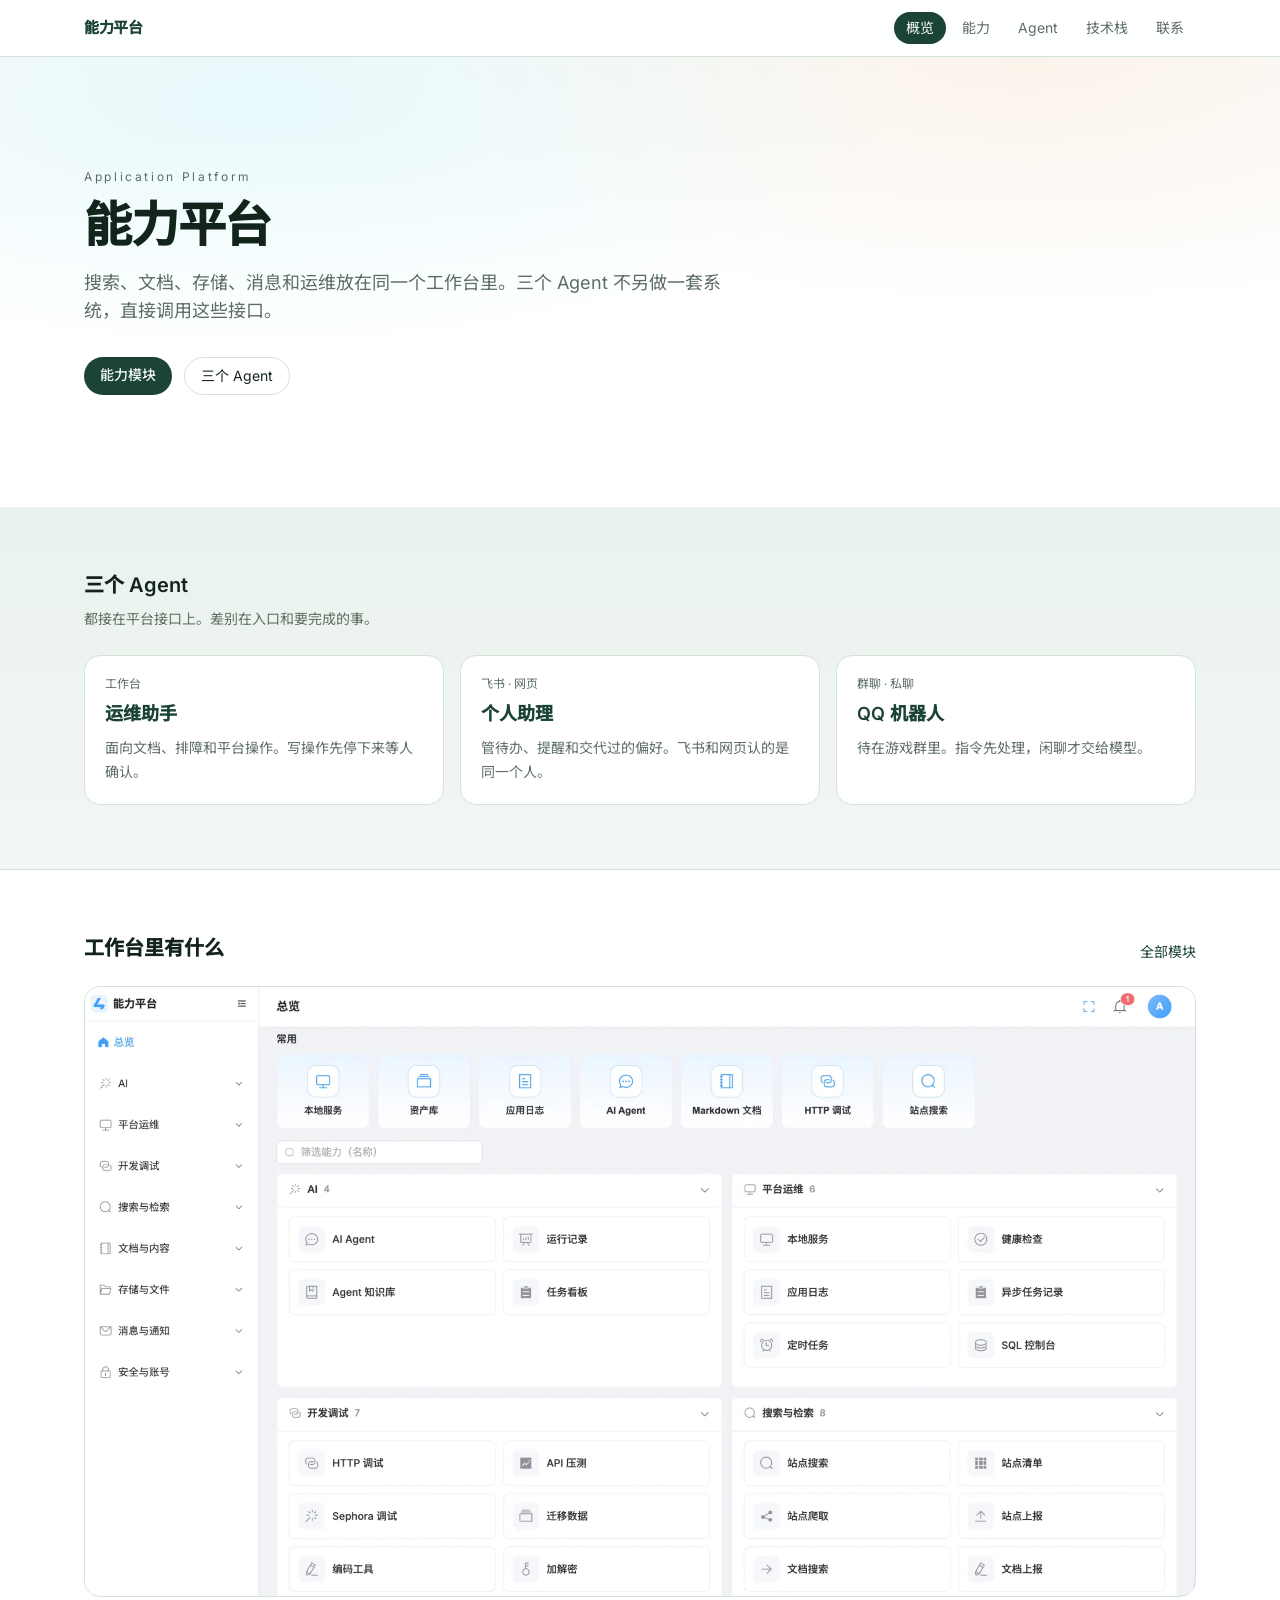
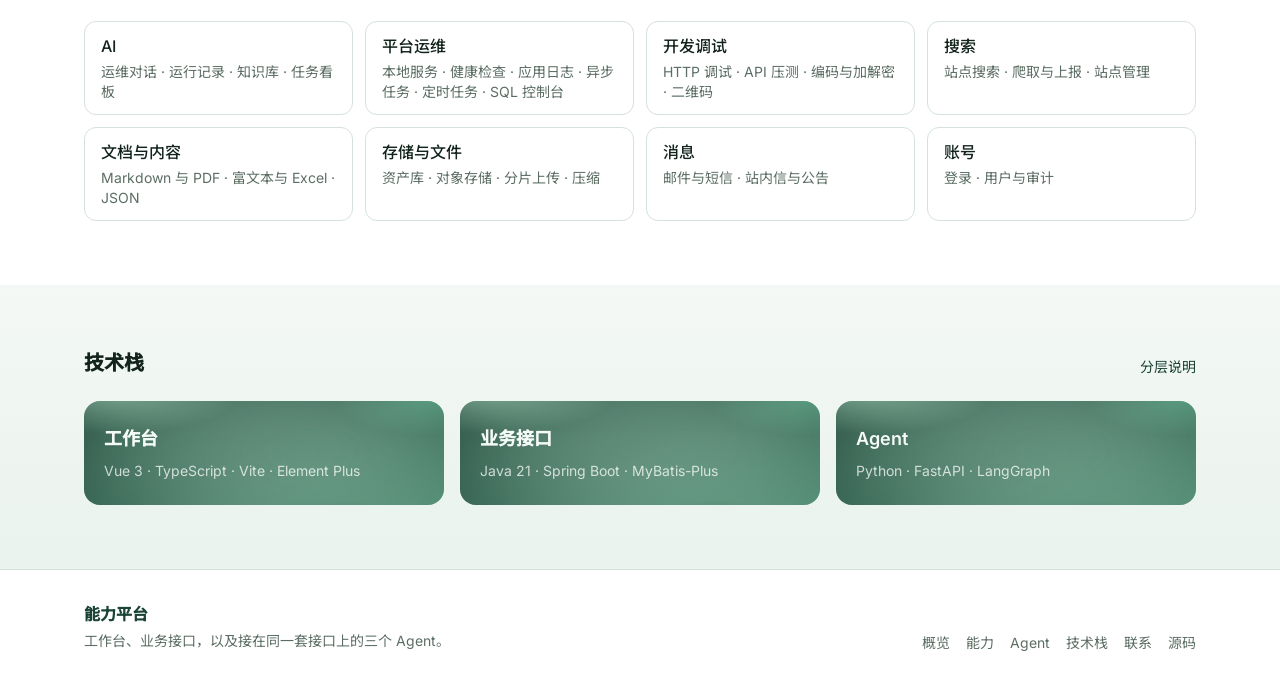
==== commit b1184d01: "regular updates 2026-11-05 18:11:21" ====
--- a/platform/index.html
+++ b/platform/index.html
@@ -6,8 +6,8 @@
     <link rel="icon" type="image/svg+xml" href="/platform/favicon.svg" />
     <title>能力平台</title>
     <meta name="description" content="能力平台：工作台里的搜索、文档、存储、消息和运维，以及运维助手、个人助理、QQ 机器人三个 Agent。" />
-    <script type="module" crossorigin src="/platform/assets/index-Cg9AsUUq.js"></script>
-    <link rel="stylesheet" crossorigin href="/platform/assets/index-_nNOC7ky.css">
+    <script type="module" crossorigin src="/platform/assets/index-l6fjGBg3.js"></script>
+    <link rel="stylesheet" crossorigin href="/platform/assets/index-C810AvIW.css">
   </head>
   <body class="min-h-full bg-background text-foreground">
     <script type="text/javascript">
--- a/platform/assets/index-C810AvIW.css
+++ b/platform/assets/index-C810AvIW.css
@@ -0,0 +1 @@
+@font-face{font-family:Inter;font-style:normal;font-display:swap;font-weight:400;src:url(/platform/assets/inter-cyrillic-ext-400-normal-BQZuk6qB.woff2) format("woff2"),url(/platform/assets/inter-cyrillic-ext-400-normal-DQukG94-.woff) format("woff");unicode-range:U+0460-052F,U+1C80-1C8A,U+20B4,U+2DE0-2DFF,U+A640-A69F,U+FE2E-FE2F}@font-face{font-family:Inter;font-style:normal;font-display:swap;font-weight:400;src:url(/platform/assets/inter-cyrillic-400-normal-obahsSVq.woff2) format("woff2"),url(/platform/assets/inter-cyrillic-400-normal-HOLc17fK.woff) format("woff");unicode-range:U+0301,U+0400-045F,U+0490-0491,U+04B0-04B1,U+2116}@font-face{font-family:Inter;font-style:normal;font-display:swap;font-weight:400;src:url(/platform/assets/inter-greek-ext-400-normal-DGGRlc-M.woff2) format("woff2"),url(/platform/assets/inter-greek-ext-400-normal-KugGGMne.woff) format("woff");unicode-range:U+1F00-1FFF}@font-face{font-family:Inter;font-style:normal;font-display:swap;font-weight:400;src:url(/platform/assets/inter-greek-400-normal-B4URO6DV.woff2) format("woff2"),url(/platform/assets/inter-greek-400-normal-q2sYcFCs.woff) format("woff");unicode-range:U+0370-0377,U+037A-037F,U+0384-038A,U+038C,U+038E-03A1,U+03A3-03FF}@font-face{font-family:Inter;font-style:normal;font-display:swap;font-weight:400;src:url(/platform/assets/inter-vietnamese-400-normal-DMkecbls.woff2) format("woff2"),url(/platform/assets/inter-vietnamese-400-normal-Bbgyi5SW.woff) format("woff");unicode-range:U+0102-0103,U+0110-0111,U+0128-0129,U+0168-0169,U+01A0-01A1,U+01AF-01B0,U+0300-0301,U+0303-0304,U+0308-0309,U+0323,U+0329,U+1EA0-1EF9,U+20AB}@font-face{font-family:Inter;font-style:normal;font-display:swap;font-weight:400;src:url(/platform/assets/inter-latin-ext-400-normal-C1nco2VV.woff2) format("woff2"),url(/platform/assets/inter-latin-ext-400-normal-77YHD8bZ.woff) format("woff");unicode-range:U+0100-02BA,U+02BD-02C5,U+02C7-02CC,U+02CE-02D7,U+02DD-02FF,U+0304,U+0308,U+0329,U+1D00-1DBF,U+1E00-1E9F,U+1EF2-1EFF,U+2020,U+20A0-20AB,U+20AD-20C0,U+2113,U+2C60-2C7F,U+A720-A7FF}@font-face{font-family:Inter;font-style:normal;font-display:swap;font-weight:400;src:url(/platform/assets/inter-latin-400-normal-C38fXH4l.woff2) format("woff2"),url(/platform/assets/inter-latin-400-normal-CyCys3Eg.woff) format("woff");unicode-range:U+0000-00FF,U+0131,U+0152-0153,U+02BB-02BC,U+02C6,U+02DA,U+02DC,U+0304,U+0308,U+0329,U+2000-206F,U+20AC,U+2122,U+2191,U+2193,U+2212,U+2215,U+FEFF,U+FFFD}@font-face{font-family:Inter;font-style:normal;font-display:swap;font-weight:500;src:url(/platform/assets/inter-cyrillic-ext-500-normal-B0yAr1jD.woff2) format("woff2"),url(/platform/assets/inter-cyrillic-ext-500-normal-BmqWE9Dz.woff) format("woff");unicode-range:U+0460-052F,U+1C80-1C8A,U+20B4,U+2DE0-2DFF,U+A640-A69F,U+FE2E-FE2F}@font-face{font-family:Inter;font-style:normal;font-display:swap;font-weight:500;src:url(/platform/assets/inter-cyrillic-500-normal-BasfLYem.woff2) format("woff2"),url(/platform/assets/inter-cyrillic-500-normal-CxZf_p3X.woff) format("woff");unicode-range:U+0301,U+0400-045F,U+0490-0491,U+04B0-04B1,U+2116}@font-face{font-family:Inter;font-style:normal;font-display:swap;font-weight:500;src:url(/platform/assets/inter-greek-ext-500-normal-C4iEst2y.woff2) format("woff2"),url(/platform/assets/inter-greek-ext-500-normal-2j5mBUwD.woff) format("woff");unicode-range:U+1F00-1FFF}@font-face{font-family:Inter;font-style:normal;font-display:swap;font-weight:500;src:url(/platform/assets/inter-greek-500-normal-BIZE56-Y.woff2) format("woff2"),url(/platform/assets/inter-greek-500-normal-Xzm54t5V.woff) format("woff");unicode-range:U+0370-0377,U+037A-037F,U+0384-038A,U+038C,U+038E-03A1,U+03A3-03FF}@font-face{font-family:Inter;font-style:normal;font-display:swap;font-weight:500;src:url(/platform/assets/inter-vietnamese-500-normal-DOriooB6.woff2) format("woff2"),url(/platform/assets/inter-vietnamese-500-normal-mJboJaSs.woff) format("woff");unicode-range:U+0102-0103,U+0110-0111,U+0128-0129,U+0168-0169,U+01A0-01A1,U+01AF-01B0,U+0300-0301,U+0303-0304,U+0308-0309,U+0323,U+0329,U+1EA0-1EF9,U+20AB}@font-face{font-family:Inter;font-style:normal;font-display:swap;font-weight:500;src:url(/platform/assets/inter-latin-ext-500-normal-CV4jyFjo.woff2) format("woff2"),url(/platform/assets/inter-latin-ext-500-normal-BxGbmqWO.woff) format("woff");unicode-range:U+0100-02BA,U+02BD-02C5,U+02C7-02CC,U+02CE-02D7,U+02DD-02FF,U+0304,U+0308,U+0329,U+1D00-1DBF,U+1E00-1E9F,U+1EF2-1EFF,U+2020,U+20A0-20AB,U+20AD-20C0,U+2113,U+2C60-2C7F,U+A720-A7FF}@font-face{font-family:Inter;font-style:normal;font-display:swap;font-weight:500;src:url(/platform/assets/inter-latin-500-normal-Cerq10X2.woff2) format("woff2"),url(/platform/assets/inter-latin-500-normal-BL9OpVg8.woff) format("woff");unicode-range:U+0000-00FF,U+0131,U+0152-0153,U+02BB-02BC,U+02C6,U+02DA,U+02DC,U+0304,U+0308,U+0329,U+2000-206F,U+20AC,U+2122,U+2191,U+2193,U+2212,U+2215,U+FEFF,U+FFFD}@font-face{font-family:Inter;font-style:normal;font-display:swap;font-weight:600;src:url(/platform/assets/inter-cyrillic-ext-600-normal-Dfes3d0z.woff2) format("woff2"),url(/platform/assets/inter-cyrillic-ext-600-normal-Bcila6Z-.woff) format("woff");unicode-range:U+0460-052F,U+1C80-1C8A,U+20B4,U+2DE0-2DFF,U+A640-A69F,U+FE2E-FE2F}@font-face{font-family:Inter;font-style:normal;font-display:swap;font-weight:600;src:url(/platform/assets/inter-cyrillic-600-normal-CWCymEST.woff2) format("woff2"),url(/platform/assets/inter-cyrillic-600-normal-4D_pXhcN.woff) format("woff");unicode-range:U+0301,U+0400-045F,U+0490-0491,U+04B0-04B1,U+2116}@font-face{font-family:Inter;font-style:normal;font-display:swap;font-weight:600;src:url(/platform/assets/inter-greek-ext-600-normal-DRtmH8MT.woff2) format("woff2"),url(/platform/assets/inter-greek-ext-600-normal-B8X0CLgF.woff) format("woff");unicode-range:U+1F00-1FFF}@font-face{font-family:Inter;font-style:normal;font-display:swap;font-weight:600;src:url(/platform/assets/inter-greek-600-normal-plRanbMR.woff2) format("woff2"),url(/platform/assets/inter-greek-600-normal-BZpKdvQh.woff) format("woff");unicode-range:U+0370-0377,U+037A-037F,U+0384-038A,U+038C,U+038E-03A1,U+03A3-03FF}@font-face{font-family:Inter;font-style:normal;font-display:swap;font-weight:600;src:url(/platform/assets/inter-vietnamese-600-normal-Cc8MFFhd.woff2) format("woff2"),url(/platform/assets/inter-vietnamese-600-normal-BuLX-rYi.woff) format("woff");unicode-range:U+0102-0103,U+0110-0111,U+0128-0129,U+0168-0169,U+01A0-01A1,U+01AF-01B0,U+0300-0301,U+0303-0304,U+0308-0309,U+0323,U+0329,U+1EA0-1EF9,U+20AB}@font-face{font-family:Inter;font-style:normal;font-display:swap;font-weight:600;src:url(/platform/assets/inter-latin-ext-600-normal-D2bJ5OIk.woff2) format("woff2"),url(/platform/assets/inter-latin-ext-600-normal-CIVaiw4L.woff) format("woff");unicode-range:U+0100-02BA,U+02BD-02C5,U+02C7-02CC,U+02CE-02D7,U+02DD-02FF,U+0304,U+0308,U+0329,U+1D00-1DBF,U+1E00-1E9F,U+1EF2-1EFF,U+2020,U+20A0-20AB,U+20AD-20C0,U+2113,U+2C60-2C7F,U+A720-A7FF}@font-face{font-family:Inter;font-style:normal;font-display:swap;font-weight:600;src:url(/platform/assets/inter-latin-600-normal-LgqL8muc.woff2) format("woff2"),url(/platform/assets/inter-latin-600-normal-CiBQ2DWP.woff) format("woff");unicode-range:U+0000-00FF,U+0131,U+0152-0153,U+02BB-02BC,U+02C6,U+02DA,U+02DC,U+0304,U+0308,U+0329,U+2000-206F,U+20AC,U+2122,U+2191,U+2193,U+2212,U+2215,U+FEFF,U+FFFD}@font-face{font-family:Noto Sans SC;font-style:normal;font-display:swap;font-weight:400;src:url([data-uri]) format("woff2"),url([data-uri]) format("woff");unicode-range:U+1f1e9-1f1f5,U+1f1f7-1f1ff,U+1f21a,U+1f232,U+1f234-1f237,U+1f250-1f251,U+1f300,U+1f302-1f308,U+1f30a-1f311,U+1f315,U+1f319-1f320,U+1f324,U+1f327,U+1f32a,U+1f32c-1f32d,U+1f330-1f357,U+1f359-1f37e}@font-face{font-family:Noto Sans SC;font-style:normal;font-display:swap;font-weight:400;src:url(/platform/assets/noto-sans-sc-5-400-normal-3RzBeGhg.woff2) format("woff2"),url(/platform/assets/noto-sans-sc-5-400-normal-CqGeNka7.woff) format("woff");unicode-range:U+fee3,U+fef3,U+ff03-ff04,U+ff07,U+ff0a,U+ff17-ff19,U+ff1c-ff1d,U+ff20-ff3a,U+ff3c,U+ff3e-ff5b,U+ff5d,U+ff61-ff65,U+ff67-ff6a,U+ff6c,U+ff6f-ff78,U+ff7a-ff7d,U+ff80-ff84,U+ff86,U+ff89-ff8e,U+ff92,U+ff97-ff9b,U+ff9d-ff9f,U+ffe0-ffe4,U+ffe6,U+ffe9,U+ffeb,U+ffed,U+fffc,U+1f004,U+1f170-1f171,U+1f192-1f195,U+1f198-1f19a,U+1f1e6-1f1e8}@font-face{font-family:Noto Sans SC;font-style:normal;font-display:swap;font-weight:400;src:url(/platform/assets/noto-sans-sc-6-400-normal-D73klzWF.woff2) format("woff2"),url(/platform/assets/noto-sans-sc-6-400-normal-CXZtsxyd.woff) format("woff");unicode-range:U+f0a7,U+f0b2,U+f0b7,U+f0c9,U+f0d8,U+f0da,U+f0dc-f0dd,U+f0e0,U+f0e6,U+f0eb,U+f0fc,U+f101,U+f104-f105,U+f107,U+f10b,U+f11b,U+f14b,U+f18a,U+f193,U+f1d6-f1d7,U+f244,U+f27a,U+f296,U+f2ae,U+f471,U+f4b3,U+f610-f611,U+f880-f881,U+f8ec,U+f8f5,U+f8ff,U+f901,U+f90a,U+f92c-f92d,U+f934,U+f937,U+f941,U+f965,U+f967,U+f969,U+f96b,U+f96f,U+f974,U+f978-f979,U+f97e,U+f981,U+f98a,U+f98e,U+f997,U+f99c,U+f9b2,U+f9b5,U+f9ba,U+f9be,U+f9ca,U+f9d0-f9d1,U+f9dd,U+f9e0-f9e1,U+f9e4,U+f9f7,U+fa00-fa01,U+fa08,U+fa0a,U+fa11,U+fb01-fb02,U+fdfc,U+fe0e,U+fe30-fe31,U+fe33-fe44,U+fe49-fe52,U+fe54-fe57,U+fe59-fe66,U+fe68-fe6b,U+fe8e,U+fe92-fe93,U+feae,U+feb8,U+fecb-fecc,U+fee0}@font-face{font-family:Noto Sans SC;font-style:normal;font-display:swap;font-weight:400;src:url(/platform/assets/noto-sans-sc-21-400-normal-Bfz3Xm1a.woff2) format("woff2"),url(/platform/assets/noto-sans-sc-21-400-normal-BWSKkENd.woff) format("woff");unicode-range:U+9f83,U+9f85-9f8d,U+9f90-9f91,U+9f94-9f96,U+9f98,U+9f9b-9f9c,U+9f9e,U+9fa0,U+9fa2,U+9ff0-9fff,U+a001,U+a007,U+a025,U+a046-a047,U+a057,U+a072,U+a078-a079,U+a083,U+a085,U+a100,U+a118,U+a132,U+a134,U+a1f4,U+a242,U+a4a6,U+a4aa,U+a4b0-a4b1,U+a4b3,U+a9c1-a9c2,U+ac00-ac01,U+ac04,U+ac08,U+ac10-ac11,U+ac13-ac16,U+ac19,U+ac1c-ac1d,U+ac24,U+ac70-ac71,U+ac74,U+ac77-ac78,U+ac80-ac81,U+ac83,U+ac8c,U+ac90,U+ac9f-aca0,U+aca8-aca9,U+acac,U+acb0,U+acbd,U+acc1,U+acc4,U+ace0-ace1,U+ace4,U+ace8,U+acf3,U+acf5,U+acfc-acfd,U+ad00,U+ad0c,U+ad11,U+ad1c,U+ad34,U+ad50,U+ad64,U+ad6c,U+ad70,U+ad74,U+ad7f,U+ad81,U+ad8c,U+adc0,U+adc8,U+addc,U+ade0,U+adf8-adf9,U+adfc,U+ae00,U+ae08-ae09,U+ae0b,U+ae30,U+ae34,U+ae38,U+ae40,U+ae4a,U+ae4c,U+ae54,U+ae68,U+aebc,U+aed8,U+af2c-af2d}@font-face{font-family:Noto Sans SC;font-style:normal;font-display:swap;font-weight:400;src:url(/platform/assets/noto-sans-sc-22-400-normal-yOvQSDF6.woff2) format("woff2"),url(/platform/assets/noto-sans-sc-22-400-normal-BKfopAEH.woff) format("woff");unicode-range:U+9e30-9e33,U+9e35-9e3b,U+9e3e,U+9e40-9e44,U+9e46-9e4e,U+9e51,U+9e53,U+9e55-9e58,U+9e5a-9e5c,U+9e5e-9e63,U+9e66-9e6e,U+9e71,U+9e73,U+9e75,U+9e78-9e79,U+9e7c-9e7e,U+9e82,U+9e86-9e88,U+9e8b-9e8c,U+9e90-9e91,U+9e93,U+9e95,U+9e97,U+9e9d,U+9ea4-9ea5,U+9ea9-9eaa,U+9eb4-9eb5,U+9eb8-9eba,U+9ebc-9ebf,U+9ec3,U+9ec9,U+9ecd,U+9ed0,U+9ed2-9ed3,U+9ed5-9ed6,U+9ed9,U+9edc-9edd,U+9edf-9ee0,U+9ee2,U+9ee5,U+9ee7-9eea,U+9eef,U+9ef1,U+9ef3-9ef4,U+9ef6,U+9ef9,U+9efb-9efc,U+9efe,U+9f0b,U+9f0d,U+9f10,U+9f14,U+9f17,U+9f19,U+9f22,U+9f29,U+9f2c,U+9f2f,U+9f31,U+9f37,U+9f39,U+9f3d-9f3e,U+9f41,U+9f4a-9f4b,U+9f51-9f52,U+9f61-9f63,U+9f66-9f67,U+9f80-9f81}@font-face{font-family:Noto Sans SC;font-style:normal;font-display:swap;font-weight:400;src:url(/platform/assets/noto-sans-sc-23-400-normal-D0XQUkMM.woff2) format("woff2"),url(/platform/assets/noto-sans-sc-23-400-normal-VP8RQJAO.woff) format("woff");unicode-range:U+9c82-9c83,U+9c85-9c8c,U+9c8e-9c92,U+9c94-9c9b,U+9c9e-9ca3,U+9ca5-9ca7,U+9ca9,U+9cab,U+9cad-9cae,U+9cb1-9cb7,U+9cb9-9cbd,U+9cbf-9cc0,U+9cc3,U+9cc5-9cc7,U+9cc9-9cd1,U+9cd3-9cda,U+9cdc-9cdd,U+9cdf,U+9ce1-9ce3,U+9ce5,U+9ce9,U+9cee-9cef,U+9cf3-9cf4,U+9cf6,U+9cfc-9cfd,U+9d02,U+9d08-9d09,U+9d12,U+9d1b,U+9d1e,U+9d26,U+9d28,U+9d37,U+9d3b,U+9d3f,U+9d51,U+9d59,U+9d5c-9d5d,U+9d5f-9d61,U+9d6c,U+9d70,U+9d72,U+9d7a,U+9d7e,U+9d84,U+9d89,U+9d8f,U+9d92,U+9daf,U+9db4,U+9db8,U+9dbc,U+9dc4,U+9dc7,U+9dc9,U+9dd7,U+9ddf,U+9df2,U+9df9-9dfa,U+9e0a,U+9e11,U+9e1a,U+9e1e,U+9e20,U+9e22,U+9e28-9e2c,U+9e2e-9e2f}@font-face{font-family:Noto Sans SC;font-style:normal;font-display:swap;font-weight:400;src:url(/platform/assets/noto-sans-sc-24-400-normal-mI4tDgE1.woff2) format("woff2"),url(/platform/assets/noto-sans-sc-24-400-normal-BNcLancd.woff) format("woff");unicode-range:U+9a80,U+9a83,U+9a85,U+9a88-9a8a,U+9a8d-9a8e,U+9a90,U+9a92-9a93,U+9a95-9a96,U+9a98-9a99,U+9a9b-9aa2,U+9aa5,U+9aa7,U+9aaf-9ab1,U+9ab5-9ab6,U+9ab9-9aba,U+9ac0-9ac4,U+9ac8,U+9acb-9acc,U+9ace-9acf,U+9ad1-9ad2,U+9ad9,U+9adf,U+9ae1,U+9ae3,U+9aea-9aeb,U+9aed-9aef,U+9af4,U+9af9,U+9afb,U+9b03-9b04,U+9b06,U+9b08,U+9b0d,U+9b0f-9b10,U+9b13,U+9b18,U+9b1a,U+9b1f,U+9b22-9b23,U+9b25,U+9b27-9b28,U+9b2a,U+9b2f,U+9b31-9b32,U+9b3b,U+9b43,U+9b46-9b49,U+9b4d-9b4e,U+9b51,U+9b56,U+9b58,U+9b5a,U+9b5c,U+9b5f,U+9b61-9b62,U+9b6f,U+9b77,U+9b80,U+9b88,U+9b8b,U+9b8e,U+9b91,U+9b9f-9ba0,U+9ba8,U+9baa-9bab,U+9bad-9bae,U+9bb0-9bb1,U+9bb8,U+9bc9-9bca,U+9bd3,U+9bd6,U+9bdb,U+9be8,U+9bf0-9bf1,U+9c02,U+9c10,U+9c15,U+9c24,U+9c2d,U+9c32,U+9c39,U+9c3b,U+9c40,U+9c47-9c49,U+9c53,U+9c57,U+9c64,U+9c72,U+9c77-9c78,U+9c7b,U+9c7f-9c80}@font-face{font-family:Noto Sans SC;font-style:normal;font-display:swap;font-weight:400;src:url(/platform/assets/noto-sans-sc-25-400-normal-CD3JKveN.woff2) format("woff2"),url(/platform/assets/noto-sans-sc-25-400-normal-Dr2sN31U.woff) format("woff");unicode-range:U+98dd,U+98e1-98e2,U+98e7-98ea,U+98ec,U+98ee-98ef,U+98f2,U+98f4,U+98fc-98fe,U+9903,U+9905,U+9908,U+990a,U+990c-990d,U+9913-9914,U+9918,U+991a-991b,U+991e,U+9921,U+9928,U+992c,U+992e,U+9935,U+9938-9939,U+993d-993e,U+9945,U+994b-994c,U+9951-9952,U+9954-9955,U+9957,U+995e,U+9963,U+9966-9969,U+996b-996c,U+996f,U+9974-9975,U+9977-9979,U+997d-997e,U+9980-9981,U+9983-9984,U+9987,U+998a-998b,U+998d-9991,U+9993-9995,U+9997-9998,U+99a5,U+99ab,U+99ad-99ae,U+99b1,U+99b3-99b4,U+99bc,U+99bf,U+99c1,U+99c3-99c6,U+99cc,U+99d0,U+99d2,U+99d5,U+99db,U+99dd,U+99e1,U+99ed,U+99f1,U+99ff,U+9a01,U+9a03-9a04,U+9a0e-9a0f,U+9a11-9a13,U+9a19,U+9a1b,U+9a28,U+9a2b,U+9a30,U+9a32,U+9a37,U+9a40,U+9a45,U+9a4a,U+9a4d-9a4e,U+9a52,U+9a55,U+9a57,U+9a5a-9a5b,U+9a5f,U+9a62,U+9a65,U+9a69,U+9a6b,U+9a6e,U+9a75,U+9a77-9a7a,U+9a7d}@font-face{font-family:Noto Sans SC;font-style:normal;font-display:swap;font-weight:400;src:url(/platform/assets/noto-sans-sc-26-400-normal-B306_DcA.woff2) format("woff2"),url(/platform/assets/noto-sans-sc-26-400-normal-BcJtXd5l.woff) format("woff");unicode-range:U+975b-975c,U+9763,U+9765-9766,U+976c-976d,U+9773,U+9776,U+977a,U+977c,U+9784-9785,U+978e-978f,U+9791-9792,U+9794-9795,U+9798,U+979a,U+979e,U+97a3,U+97a5-97a6,U+97a8,U+97ab-97ac,U+97ae-97af,U+97b2,U+97b4,U+97c6,U+97cb-97cc,U+97d3,U+97d8,U+97dc,U+97e1,U+97ea-97eb,U+97ee,U+97fb,U+97fe-97ff,U+9801-9803,U+9805-9806,U+9808,U+980c,U+9810-9814,U+9817-9818,U+981e,U+9820-9821,U+9824,U+9828,U+982b-982d,U+9830,U+9834,U+9838-9839,U+983c,U+9846,U+984d-984f,U+9851-9852,U+9854-9855,U+9857-9858,U+985a-985b,U+9862-9863,U+9865,U+9867,U+986b,U+986f-9871,U+9877-9878,U+987c,U+9880,U+9883,U+9885,U+9889,U+988b-988f,U+9893-9895,U+9899-989b,U+989e-989f,U+98a1-98a2,U+98a5-98a7,U+98a9,U+98af,U+98b1,U+98b6,U+98ba,U+98be,U+98c3-98c4,U+98c6-98c8,U+98cf-98d6,U+98da-98db}@font-face{font-family:Noto Sans SC;font-style:normal;font-display:swap;font-weight:400;src:url(/platform/assets/noto-sans-sc-27-400-normal-LzZF_NqI.woff2) format("woff2"),url(/platform/assets/noto-sans-sc-27-400-normal-CAcePaVb.woff) format("woff");unicode-range:U+95c4-95ca,U+95cc-95cd,U+95d4-95d6,U+95d8,U+95e1-95e2,U+95e9,U+95f0-95f1,U+95f3,U+95f6,U+95fc,U+95fe-95ff,U+9602-9604,U+9606-960d,U+960f,U+9611-9613,U+9615-9617,U+9619-961b,U+961d,U+9621,U+9628,U+962f,U+963c-963e,U+9641-9642,U+9649,U+9654,U+965b-965f,U+9661,U+9663,U+9665,U+9667-9668,U+966c,U+9670,U+9672-9674,U+9678,U+967a,U+967d,U+9682,U+9685,U+9688,U+968a,U+968d-968e,U+9695,U+9697-9698,U+969e,U+96a0,U+96a3-96a4,U+96a8,U+96aa,U+96b0-96b1,U+96b3-96b4,U+96b7-96b9,U+96bb-96bd,U+96c9,U+96cb,U+96ce,U+96d1-96d2,U+96d6,U+96d9,U+96db-96dc,U+96de,U+96e0,U+96e3,U+96e9,U+96eb,U+96f0-96f2,U+96f9,U+96ff,U+9701-9702,U+9705,U+9708,U+970a,U+970e-970f,U+9711,U+9719,U+9727,U+972a,U+972d,U+9730,U+973d,U+9742,U+9744,U+9748-9749,U+9750-9751,U+975a}@font-face{font-family:Noto Sans SC;font-style:normal;font-display:swap;font-weight:400;src:url(/platform/assets/noto-sans-sc-28-400-normal-CEc-bbYn.woff2) format("woff2"),url(/platform/assets/noto-sans-sc-28-400-normal-mlzUy5GG.woff) format("woff");unicode-range:U+94f5,U+94f7,U+94f9,U+94fb-94fd,U+94ff,U+9503-9504,U+9506-9507,U+9509-950a,U+950d-950f,U+9511-9518,U+951a-9520,U+9522,U+9528-952d,U+9530-953a,U+953c-953f,U+9543-9546,U+9548-9550,U+9552-9555,U+9557-955b,U+955d-9568,U+956a-956d,U+9570-9574,U+9583,U+9586,U+9589,U+958e-958f,U+9591-9592,U+9594,U+9598-9599,U+959e-95a0,U+95a2-95a6,U+95a8-95b2,U+95b4,U+95b8-95c3}@font-face{font-family:Noto Sans SC;font-style:normal;font-display:swap;font-weight:400;src:url(/platform/assets/noto-sans-sc-29-400-normal-CTMIENlc.woff2) format("woff2"),url(/platform/assets/noto-sans-sc-29-400-normal-CHgMHmhc.woff) format("woff");unicode-range:U+941c-942b,U+942d-942e,U+9432-9433,U+9435,U+9438,U+943a,U+943e,U+9444,U+944a,U+9451-9452,U+945a,U+9462-9463,U+9465,U+9470-9487,U+948a-9492,U+9494-9498,U+949a,U+949c-949d,U+94a1,U+94a3-94a4,U+94a8,U+94aa-94ad,U+94af,U+94b2,U+94b4-94ba,U+94bc-94c0,U+94c4,U+94c6-94db,U+94de-94ec,U+94ee-94f1,U+94f3}@font-face{font-family:Noto Sans SC;font-style:normal;font-display:swap;font-weight:400;src:url(/platform/assets/noto-sans-sc-30-400-normal-Dzb6Zn8O.woff2) format("woff2"),url(/platform/assets/noto-sans-sc-30-400-normal-DueQZSV4.woff) format("woff");unicode-range:U+92ec-92ed,U+92f0,U+92f3,U+92f8,U+92fc,U+9304,U+9306,U+9310,U+9312,U+9315,U+9318,U+931a,U+931e,U+9320-9322,U+9324,U+9326-9329,U+932b-932c,U+932f,U+9331-9332,U+9335-9336,U+933e,U+9340-9341,U+934a-9360,U+9362-9363,U+9365-936b,U+936e,U+9375,U+937e,U+9382,U+938a,U+938c,U+938f,U+9393-9394,U+9396-9397,U+939a,U+93a2,U+93a7,U+93ac-93cd,U+93d0-93d1,U+93d6-93d8,U+93de-93df,U+93e1-93e2,U+93e4,U+93f8,U+93fb,U+93fd,U+940e-941a}@font-face{font-family:Noto Sans SC;font-style:normal;font-display:swap;font-weight:400;src:url(/platform/assets/noto-sans-sc-31-400-normal-Cngcbauu.woff2) format("woff2"),url(/platform/assets/noto-sans-sc-31-400-normal-Cyw6s5hq.woff) format("woff");unicode-range:U+9163-9164,U+9169,U+9170,U+9172,U+9174,U+9179-917a,U+917d-917e,U+9182-9183,U+9185,U+918c-918d,U+9190-9191,U+919a,U+919c,U+91a1-91a4,U+91a8,U+91aa-91af,U+91b4-91b5,U+91b8,U+91ba,U+91be,U+91c0-91c1,U+91c6,U+91c8,U+91cb,U+91d0,U+91d2,U+91d7-91d8,U+91dd,U+91e3,U+91e6-91e7,U+91ed,U+91f0,U+91f5,U+91f9,U+9200,U+9205,U+9207-920a,U+920d-920e,U+9210,U+9214-9215,U+921c,U+921e,U+9221,U+9223-9227,U+9229-922a,U+922d,U+9234-9235,U+9237,U+9239-923a,U+923c-9240,U+9244-9246,U+9249,U+924e-924f,U+9251,U+9253,U+9257,U+925b,U+925e,U+9262,U+9264-9266,U+9268,U+926c,U+926f,U+9271,U+927b,U+927e,U+9280,U+9283,U+9285-928a,U+928e,U+9291,U+9293,U+9296,U+9298,U+929c-929d,U+92a8,U+92ab-92ae,U+92b3,U+92b6-92b7,U+92b9,U+92c1,U+92c5-92c6,U+92c8,U+92cc,U+92d0,U+92d2,U+92e4,U+92ea}@font-face{font-family:Noto Sans SC;font-style:normal;font-display:swap;font-weight:400;src:url(/platform/assets/noto-sans-sc-32-400-normal-BqAPF1tT.woff2) format("woff2"),url(/platform/assets/noto-sans-sc-32-400-normal-C2vok0E0.woff) format("woff");unicode-range:U+9004,U+900b,U+9011,U+9015-9016,U+901e,U+9021,U+9026,U+902d,U+902f,U+9031,U+9035-9036,U+9039-903a,U+9041,U+9044-9046,U+904a,U+904f-9052,U+9054-9055,U+9058-9059,U+905b-905e,U+9060-9062,U+9068-9069,U+906f,U+9072,U+9074,U+9076-907a,U+907c-907d,U+9081,U+9083,U+9085,U+9087-908b,U+908f,U+9095,U+9097,U+9099-909b,U+909d,U+90a0-90a1,U+90a8-90a9,U+90ac,U+90b0,U+90b2-90b4,U+90b6,U+90b8,U+90ba,U+90bd-90be,U+90c3-90c5,U+90c7-90c8,U+90cf-90d0,U+90d3,U+90d5,U+90d7,U+90da-90dc,U+90de,U+90e2,U+90e4,U+90e6-90e7,U+90ea-90eb,U+90ef,U+90f4-90f5,U+90f7,U+90fe-9100,U+9104,U+9109,U+910c,U+9112,U+9114-9115,U+9118,U+911c,U+911e,U+9120,U+9122-9123,U+9127,U+912d,U+912f-9132,U+9139-913a,U+9143,U+9146,U+9149-914a,U+914c,U+914e-9150,U+9154,U+9157,U+915a,U+915d-915e,U+9161-9162}@font-face{font-family:Noto Sans SC;font-style:normal;font-display:swap;font-weight:400;src:url(/platform/assets/noto-sans-sc-33-400-normal-CUXtFK-t.woff2) format("woff2"),url(/platform/assets/noto-sans-sc-33-400-normal-71T9_H2W.woff) format("woff");unicode-range:U+8e41-8e42,U+8e47,U+8e49-8e4b,U+8e50-8e53,U+8e59-8e5a,U+8e5f-8e60,U+8e64,U+8e69,U+8e6c,U+8e70,U+8e74,U+8e76,U+8e7a-8e7c,U+8e7f,U+8e84-8e85,U+8e87,U+8e89,U+8e8b,U+8e8d,U+8e8f-8e90,U+8e94,U+8e99,U+8e9c,U+8e9e,U+8eaa,U+8eac,U+8eb0,U+8eb6,U+8ec0,U+8ec6,U+8eca-8ece,U+8ed2,U+8eda,U+8edf,U+8ee2,U+8eeb,U+8ef8,U+8efb-8efe,U+8f03,U+8f09,U+8f0b,U+8f12-8f15,U+8f1b,U+8f1d,U+8f1f,U+8f29-8f2a,U+8f2f,U+8f36,U+8f38,U+8f3b,U+8f3e-8f3f,U+8f44-8f45,U+8f49,U+8f4d-8f4e,U+8f5f,U+8f6b,U+8f6d,U+8f71-8f73,U+8f75-8f76,U+8f78-8f7a,U+8f7c,U+8f7e,U+8f81-8f82,U+8f84,U+8f87,U+8f8a-8f8b,U+8f8d-8f8f,U+8f94-8f95,U+8f97-8f9a,U+8fa6,U+8fad-8faf,U+8fb2,U+8fb5-8fb7,U+8fba-8fbc,U+8fbf,U+8fc2,U+8fcb,U+8fcd,U+8fd3,U+8fd5,U+8fd7,U+8fda,U+8fe2-8fe5,U+8fe8-8fe9,U+8fee,U+8ff3-8ff4,U+8ff8,U+8ffa}@font-face{font-family:Noto Sans SC;font-style:normal;font-display:swap;font-weight:400;src:url(/platform/assets/noto-sans-sc-34-400-normal-Djw1IAuw.woff2) format("woff2"),url(/platform/assets/noto-sans-sc-34-400-normal-DVjrmKwp.woff) format("woff");unicode-range:U+8cbd,U+8cbf-8cc4,U+8cc7-8cc8,U+8cca,U+8ccd,U+8cd1,U+8cd3,U+8cdb-8cdc,U+8cde,U+8ce0,U+8ce2-8ce4,U+8ce6-8ce8,U+8cea,U+8ced,U+8cf4,U+8cf8,U+8cfa,U+8cfc-8cfd,U+8d04-8d05,U+8d07-8d08,U+8d0a,U+8d0d,U+8d0f,U+8d13-8d14,U+8d16,U+8d1b,U+8d20,U+8d30,U+8d32-8d33,U+8d36,U+8d3b,U+8d3d,U+8d40,U+8d42-8d43,U+8d45-8d46,U+8d48-8d4a,U+8d4d,U+8d51,U+8d53,U+8d55,U+8d59,U+8d5c-8d5d,U+8d5f,U+8d61,U+8d66-8d67,U+8d6a,U+8d6d,U+8d71,U+8d73,U+8d84,U+8d90-8d91,U+8d94-8d95,U+8d99,U+8da8,U+8daf,U+8db1,U+8db5,U+8db8,U+8dba,U+8dbc,U+8dbf,U+8dc2,U+8dc4,U+8dc6,U+8dcb,U+8dce-8dcf,U+8dd6-8dd7,U+8dda-8ddb,U+8dde,U+8de1,U+8de3-8de4,U+8de9,U+8deb-8dec,U+8df0-8df1,U+8df6-8dfd,U+8e05,U+8e07,U+8e09-8e0a,U+8e0c,U+8e0e,U+8e10,U+8e14,U+8e1d-8e1f,U+8e23,U+8e26,U+8e2b-8e31,U+8e34-8e35,U+8e39-8e3a,U+8e3d,U+8e40}@font-face{font-family:Noto Sans SC;font-style:normal;font-display:swap;font-weight:400;src:url(/platform/assets/noto-sans-sc-35-400-normal-Chgyqx1E.woff2) format("woff2"),url(/platform/assets/noto-sans-sc-35-400-normal-Dmi4TVAU.woff) format("woff");unicode-range:U+8b80,U+8b83,U+8b8a,U+8b8c,U+8b90,U+8b93,U+8b99-8b9a,U+8ba0,U+8ba3,U+8ba5-8ba7,U+8baa-8bac,U+8bb4-8bb5,U+8bb7,U+8bb9,U+8bc2-8bc3,U+8bc5,U+8bcb-8bcc,U+8bce-8bd0,U+8bd2-8bd4,U+8bd6,U+8bd8-8bd9,U+8bdc,U+8bdf,U+8be3-8be4,U+8be7-8be9,U+8beb-8bec,U+8bee,U+8bf0,U+8bf2-8bf3,U+8bf6,U+8bf9,U+8bfc-8bfd,U+8bff-8c00,U+8c02,U+8c04,U+8c06-8c07,U+8c0c,U+8c0f,U+8c11-8c12,U+8c14-8c1b,U+8c1d-8c21,U+8c24-8c25,U+8c27,U+8c2a-8c2c,U+8c2e-8c30,U+8c32-8c36,U+8c3f,U+8c47-8c4c,U+8c4e-8c50,U+8c54-8c56,U+8c62,U+8c68,U+8c6c,U+8c73,U+8c78,U+8c7a,U+8c82,U+8c85,U+8c89-8c8a,U+8c8d-8c8e,U+8c90,U+8c93-8c94,U+8c98,U+8c9d-8c9e,U+8ca0-8ca2,U+8ca7-8cac,U+8caf-8cb0,U+8cb3-8cb4,U+8cb6-8cb9,U+8cbb-8cbc}@font-face{font-family:Noto Sans SC;font-style:normal;font-display:swap;font-weight:400;src:url(/platform/assets/noto-sans-sc-36-400-normal-BxBT42kb.woff2) format("woff2"),url(/platform/assets/noto-sans-sc-36-400-normal-gXBiuGwd.woff) format("woff");unicode-range:U+8a15-8a18,U+8a1a-8a1b,U+8a1d,U+8a1f,U+8a22-8a23,U+8a25,U+8a2b,U+8a2d,U+8a31,U+8a33-8a34,U+8a36-8a38,U+8a3a,U+8a3c,U+8a3e,U+8a40-8a41,U+8a46,U+8a48,U+8a50,U+8a52,U+8a54-8a55,U+8a58,U+8a5b,U+8a5d-8a63,U+8a66,U+8a69-8a6b,U+8a6d-8a6e,U+8a70,U+8a72-8a73,U+8a7a,U+8a85,U+8a87,U+8a8a,U+8a8c-8a8d,U+8a90-8a92,U+8a95,U+8a98,U+8aa0-8aa1,U+8aa3-8aa6,U+8aa8-8aa9,U+8aac-8aae,U+8ab0,U+8ab2,U+8ab8-8ab9,U+8abc,U+8abe-8abf,U+8ac7,U+8acf,U+8ad2,U+8ad6-8ad7,U+8adb-8adc,U+8adf,U+8ae1,U+8ae6-8ae8,U+8aeb,U+8aed-8aee,U+8af1,U+8af3-8af4,U+8af7-8af8,U+8afa,U+8afe,U+8b00-8b02,U+8b07,U+8b0a,U+8b0c,U+8b0e,U+8b10,U+8b17,U+8b19,U+8b1b,U+8b1d,U+8b20-8b21,U+8b26,U+8b28,U+8b2c,U+8b33,U+8b39,U+8b3e-8b3f,U+8b41,U+8b45,U+8b49,U+8b4c,U+8b4f,U+8b57-8b58,U+8b5a,U+8b5c,U+8b5e,U+8b60,U+8b6c,U+8b6f-8b70,U+8b72,U+8b74,U+8b77,U+8b7d}@font-face{font-family:Noto Sans SC;font-style:normal;font-display:swap;font-weight:400;src:url(/platform/assets/noto-sans-sc-37-400-normal-CjshmOwp.woff2) format("woff2"),url(/platform/assets/noto-sans-sc-37-400-normal-Cmdsu9MW.woff) format("woff");unicode-range:U+8882,U+8884-8886,U+8888,U+888f,U+8892-8893,U+889b,U+88a2,U+88a4,U+88a6,U+88a8,U+88aa,U+88ae,U+88b1,U+88b4,U+88b7,U+88bc,U+88c0,U+88c6-88c9,U+88ce-88cf,U+88d1-88d3,U+88d8,U+88db-88dd,U+88df,U+88e1-88e3,U+88e5,U+88e8,U+88ec,U+88f0-88f1,U+88f3-88f4,U+88fc-88fe,U+8900,U+8902,U+8906-8907,U+8909-890c,U+8912-8915,U+8918-891b,U+8921,U+8925,U+892b,U+8930,U+8932,U+8934,U+8936,U+893b,U+893d,U+8941,U+894c,U+8955-8956,U+8959,U+895c,U+895e-8960,U+8966,U+896a,U+896c,U+896f-8970,U+8972,U+897b,U+897e,U+8980,U+8983,U+8985,U+8987-8988,U+898c,U+898f,U+8993,U+8997,U+899a,U+89a1,U+89a7,U+89a9-89aa,U+89b2-89b3,U+89b7,U+89c0,U+89c7,U+89ca-89cc,U+89ce-89d1,U+89d6,U+89da,U+89dc,U+89de,U+89e5,U+89e7,U+89eb,U+89ef,U+89f1,U+89f3-89f4,U+89f8,U+89ff,U+8a01-8a03,U+8a07-8a0a,U+8a0e-8a0f,U+8a13}@font-face{font-family:Noto Sans SC;font-style:normal;font-display:swap;font-weight:400;src:url(/platform/assets/noto-sans-sc-38-400-normal-D0ErwWLV.woff2) format("woff2"),url(/platform/assets/noto-sans-sc-38-400-normal-8qeTo2XT.woff) format("woff");unicode-range:U+86f4,U+86f8-86f9,U+86fb,U+86fe,U+8703,U+8706-870a,U+870d,U+8711-8713,U+871a,U+871e,U+8722-8723,U+8725,U+8729,U+872e,U+8731,U+8734,U+8737,U+873a-873b,U+873e-8740,U+8742,U+8747-8748,U+8753,U+8755,U+8757-8758,U+875d,U+875f,U+8762-8766,U+8768,U+876e,U+8770,U+8772,U+8775,U+8778,U+877b-877e,U+8782,U+8785,U+8788,U+878b,U+8793,U+8797,U+879a,U+879e-87a0,U+87a2-87a3,U+87a8,U+87ab-87ad,U+87af,U+87b3,U+87b5,U+87bd,U+87c0,U+87c4,U+87c6,U+87ca-87cb,U+87d1-87d2,U+87db-87dc,U+87de,U+87e0,U+87e5,U+87ea,U+87ec,U+87ee,U+87f2-87f3,U+87fb,U+87fd-87fe,U+8802-8803,U+8805,U+880a-880b,U+880d,U+8813-8816,U+8819,U+881b,U+881f,U+8821,U+8823,U+8831-8832,U+8835-8836,U+8839,U+883b-883c,U+8844,U+8846,U+884a,U+884e,U+8852-8853,U+8855,U+8859,U+885b,U+885d-885e,U+8862,U+8864,U+8869-886a,U+886e-886f,U+8872,U+8879,U+887d-887f}@font-face{font-family:Noto Sans SC;font-style:normal;font-display:swap;font-weight:400;src:url(/platform/assets/noto-sans-sc-39-400-normal-CNreqa8s.woff2) format("woff2"),url(/platform/assets/noto-sans-sc-39-400-normal-C0_-XaYb.woff) format("woff");unicode-range:U+8548,U+854e,U+8553,U+8556-8557,U+8559,U+855e,U+8561,U+8564-8565,U+8568-856a,U+856d,U+856f-8570,U+8572,U+8576,U+8579-857b,U+8580,U+8585-8586,U+8588,U+858a,U+858f,U+8591,U+8594,U+8599,U+859c,U+85a2,U+85a4,U+85a6,U+85a8-85a9,U+85ab-85ac,U+85ae,U+85b7-85b9,U+85be,U+85c1,U+85c7,U+85cd,U+85d0,U+85d3,U+85d5,U+85dc-85dd,U+85df-85e0,U+85e5-85e6,U+85e8-85ea,U+85f4,U+85f9,U+85fe-85ff,U+8602,U+8605-8607,U+860a-860b,U+8616,U+8618,U+861a,U+8627,U+8629,U+862d,U+8638,U+863c,U+863f,U+864d,U+864f,U+8652-8655,U+865b-865c,U+865f,U+8662,U+8667,U+866c,U+866e,U+8671,U+8675,U+867a-867c,U+867f,U+868b,U+868d,U+8693,U+869c-869d,U+86a1,U+86a3-86a4,U+86a7-86a9,U+86ac,U+86af-86b1,U+86b4-86b6,U+86ba,U+86c0,U+86c4,U+86c6,U+86c9-86ca,U+86cd-86d1,U+86d4,U+86d8,U+86de-86df,U+86e4,U+86e6,U+86e9,U+86ed,U+86ef-86f3}@font-face{font-family:Noto Sans SC;font-style:normal;font-display:swap;font-weight:400;src:url(/platform/assets/noto-sans-sc-40-400-normal-DcIMWQiP.woff2) format("woff2"),url(/platform/assets/noto-sans-sc-40-400-normal-BpE33_aL.woff) format("woff");unicode-range:U+83c5,U+83c8-83c9,U+83cb,U+83d1,U+83d3-83d6,U+83d8,U+83db,U+83dd,U+83df,U+83e1,U+83e5,U+83ea-83eb,U+83f0,U+83f4,U+83f8-83f9,U+83fb,U+83fd,U+83ff,U+8401,U+8406,U+840a-840b,U+840f,U+8411,U+8418,U+841c,U+8420,U+8422-8424,U+8426,U+8429,U+842c,U+8438-8439,U+843b-843c,U+843f,U+8446-8447,U+8449,U+844e,U+8451-8452,U+8456,U+8459-845a,U+845c,U+8462,U+8466,U+846d,U+846f-8470,U+8473,U+8476-8478,U+847a,U+847d,U+8484-8485,U+8487,U+8489,U+848c,U+848e,U+8490,U+8493-8494,U+8497,U+849b,U+849e-849f,U+84a1,U+84a5,U+84a8,U+84af,U+84b4,U+84b9-84bf,U+84c1-84c2,U+84c5-84c7,U+84ca-84cb,U+84cd,U+84d0-84d1,U+84d3,U+84d6,U+84df-84e0,U+84e2-84e3,U+84e5-84e7,U+84ee,U+84f3,U+84f6,U+84fa,U+84fc,U+84ff-8500,U+850c,U+8511,U+8514-8515,U+8517-8518,U+851f,U+8523,U+8525-8526,U+8529,U+852b,U+852d,U+8532,U+8534-8535,U+8538-853a,U+853c,U+8543,U+8545}@font-face{font-family:Noto Sans SC;font-style:normal;font-display:swap;font-weight:400;src:url(/platform/assets/noto-sans-sc-41-400-normal-CwF0ysup.woff2) format("woff2"),url(/platform/assets/noto-sans-sc-41-400-normal-DciHGJUW.woff) format("woff");unicode-range:U+82bc,U+82be,U+82c0-82c2,U+82c4-82c8,U+82ca-82cc,U+82ce,U+82d0,U+82d2-82d3,U+82d5-82d6,U+82d8-82d9,U+82dc-82de,U+82e0-82e4,U+82e7,U+82e9-82eb,U+82ed-82ee,U+82f3-82f4,U+82f7-82f8,U+82fa-8301,U+8306-8308,U+830c-830d,U+830f,U+8311,U+8313-8315,U+8318,U+831a-831b,U+831d,U+8324,U+8327,U+832a,U+832c-832d,U+832f,U+8331-8334,U+833a-833c,U+8340,U+8343-8345,U+8347-8348,U+834a,U+834c,U+834f,U+8351,U+8356,U+8358-835c,U+835e,U+8360,U+8364-8366,U+8368-836a,U+836c-836e,U+8373,U+8378,U+837b-837d,U+837f-8380,U+8382,U+8388,U+838a-838b,U+8392,U+8394,U+8396,U+8398-8399,U+839b-839c,U+83a0,U+83a2-83a3,U+83a8-83aa,U+83ae-83b0,U+83b3-83b4,U+83b6,U+83b8,U+83ba,U+83bc-83bd,U+83bf-83c0,U+83c2}@font-face{font-family:Noto Sans SC;font-style:normal;font-display:swap;font-weight:400;src:url(/platform/assets/noto-sans-sc-42-400-normal-ZKOUmsTa.woff2) format("woff2"),url(/platform/assets/noto-sans-sc-42-400-normal-GDRkeAhh.woff) format("woff");unicode-range:U+8166-8169,U+816b,U+816d,U+8171,U+8173-8174,U+8178,U+817c-817d,U+8182,U+8188,U+8191,U+8198-819b,U+81a0,U+81a3,U+81a5-81a6,U+81a9,U+81b6,U+81ba-81bb,U+81bd,U+81bf,U+81c1,U+81c3,U+81c6,U+81c9-81ca,U+81cc-81cd,U+81d1,U+81d3-81d4,U+81d8,U+81db-81dc,U+81de-81df,U+81e5,U+81e7-81e9,U+81eb-81ec,U+81ee-81ef,U+81f5,U+81f8,U+81fa,U+81fc,U+81fe,U+8200-8202,U+8204,U+8208-820a,U+820e-8210,U+8216-8218,U+821b-821c,U+8221-8224,U+8226-8228,U+822b,U+822d,U+822f,U+8232-8234,U+8237-8238,U+823a-823b,U+823e,U+8244,U+8249,U+824b,U+824f,U+8259-825a,U+825f,U+8266,U+8268,U+826e,U+8271,U+8276-8279,U+827d,U+827f,U+8283-8284,U+8288-828a,U+828d-8291,U+8293-8294,U+8296-8298,U+829f-82a1,U+82a3-82a4,U+82a7-82ab,U+82ae,U+82b0,U+82b2,U+82b4-82b6}@font-face{font-family:Noto Sans SC;font-style:normal;font-display:swap;font-weight:400;src:url(/platform/assets/noto-sans-sc-43-400-normal-WDsqqjmk.woff2) format("woff2"),url(/platform/assets/noto-sans-sc-43-400-normal-ptNFri_o.woff) format("woff");unicode-range:U+8016,U+8018-8019,U+801c,U+801e,U+8026-802a,U+8031,U+8034-8035,U+8037,U+8043,U+804b,U+804d,U+8052,U+8056,U+8059,U+805e,U+8061,U+8068-8069,U+806e-8074,U+8076-8078,U+807c-8080,U+8082,U+8084-8085,U+8088,U+808f,U+8093,U+809c,U+809f,U+80ab,U+80ad-80ae,U+80b1,U+80b6-80b8,U+80bc-80bd,U+80c2,U+80c4,U+80ca,U+80cd,U+80d1,U+80d4,U+80d7,U+80d9-80db,U+80dd,U+80e0,U+80e4-80e5,U+80e7-80ed,U+80ef-80f1,U+80f3-80f4,U+80fc,U+8101,U+8104-8105,U+8107-8108,U+810c-810e,U+8112-8115,U+8117-8119,U+811b-811f,U+8121-8130,U+8132-8134,U+8137,U+8139,U+813f-8140,U+8142,U+8146,U+8148,U+814d-814e,U+8151,U+8153,U+8158-815a,U+815e,U+8160}@font-face{font-family:Noto Sans SC;font-style:normal;font-display:swap;font-weight:400;src:url(/platform/assets/noto-sans-sc-44-400-normal-wq9JI-iJ.woff2) format("woff2"),url(/platform/assets/noto-sans-sc-44-400-normal-W3R_kary.woff) format("woff");unicode-range:U+7ef0-7ef2,U+7ef6,U+7efa-7efb,U+7efe,U+7f01-7f04,U+7f08,U+7f0a-7f12,U+7f17,U+7f19,U+7f1b-7f1c,U+7f1f,U+7f21-7f23,U+7f25-7f28,U+7f2a-7f33,U+7f35-7f37,U+7f3d,U+7f42,U+7f44-7f45,U+7f4c-7f4d,U+7f52,U+7f54,U+7f58-7f59,U+7f5d,U+7f5f-7f61,U+7f63,U+7f65,U+7f68,U+7f70-7f71,U+7f73-7f75,U+7f77,U+7f79,U+7f7d-7f7e,U+7f85-7f86,U+7f88-7f89,U+7f8b-7f8c,U+7f90-7f91,U+7f94-7f96,U+7f98-7f9b,U+7f9d,U+7f9f,U+7fa3,U+7fa7-7fa9,U+7fac-7fb2,U+7fb4,U+7fb6,U+7fb8,U+7fbc,U+7fbf-7fc0,U+7fc3,U+7fca,U+7fcc,U+7fce,U+7fd2,U+7fd5,U+7fd9-7fdb,U+7fdf,U+7fe3,U+7fe5-7fe7,U+7fe9,U+7feb-7fec,U+7fee-7fef,U+7ff1,U+7ff3-7ff4,U+7ff9-7ffa,U+7ffe,U+8004,U+8006,U+800b,U+800e,U+8011-8012,U+8014}@font-face{font-family:Noto Sans SC;font-style:normal;font-display:swap;font-weight:400;src:url(/platform/assets/noto-sans-sc-45-400-normal-DdOuPp0S.woff2) format("woff2"),url(/platform/assets/noto-sans-sc-45-400-normal-odgwNltt.woff) format("woff");unicode-range:U+7dd2,U+7dd4,U+7dd6-7dd8,U+7dda-7de0,U+7de2-7de6,U+7de8-7ded,U+7def,U+7df1-7df5,U+7df7,U+7df9,U+7dfb-7dfc,U+7dfe-7e02,U+7e04,U+7e08-7e0b,U+7e12,U+7e1b,U+7e1e,U+7e20,U+7e22-7e23,U+7e26,U+7e29,U+7e2b,U+7e2e-7e2f,U+7e31,U+7e37,U+7e39-7e3e,U+7e40,U+7e43-7e44,U+7e46-7e47,U+7e4a-7e4b,U+7e4d-7e4e,U+7e51,U+7e54-7e56,U+7e58-7e5b,U+7e5d-7e5e,U+7e61,U+7e66-7e67,U+7e69-7e6b,U+7e6d,U+7e70,U+7e73,U+7e77,U+7e79,U+7e7b-7e7d,U+7e81-7e82,U+7e8c-7e8d,U+7e8f,U+7e92-7e94,U+7e96,U+7e98,U+7e9a-7e9c,U+7e9e-7e9f,U+7ea1,U+7ea3,U+7ea5,U+7ea8-7ea9,U+7eab,U+7ead-7eae,U+7eb0,U+7ebb,U+7ebe,U+7ec0-7ec2,U+7ec9,U+7ecb-7ecc,U+7ed0,U+7ed4,U+7ed7,U+7edb,U+7ee0-7ee2,U+7ee5-7ee6,U+7ee8,U+7eeb}@font-face{font-family:Noto Sans SC;font-style:normal;font-display:swap;font-weight:400;src:url(/platform/assets/noto-sans-sc-46-400-normal-DxQ4Lw-z.woff2) format("woff2"),url(/platform/assets/noto-sans-sc-46-400-normal-BcJVrPW7.woff) format("woff");unicode-range:U+7ce8,U+7cec,U+7cf0,U+7cf5-7cf9,U+7cfc,U+7cfe,U+7d00,U+7d04-7d0b,U+7d0d,U+7d10-7d14,U+7d17-7d19,U+7d1b-7d1f,U+7d21,U+7d24-7d26,U+7d28-7d2a,U+7d2c-7d2e,U+7d30-7d31,U+7d33,U+7d35-7d36,U+7d38-7d3a,U+7d40,U+7d42-7d44,U+7d46,U+7d4b-7d4c,U+7d4f,U+7d51,U+7d54-7d56,U+7d58,U+7d5b-7d5c,U+7d5e,U+7d61-7d63,U+7d66,U+7d68,U+7d6a-7d6c,U+7d6f,U+7d71-7d73,U+7d75-7d77,U+7d79-7d7a,U+7d7e,U+7d81,U+7d84-7d8b,U+7d8d,U+7d8f,U+7d91,U+7d94,U+7d96,U+7d98-7d9a,U+7d9c-7da0,U+7da2,U+7da6,U+7daa-7db1,U+7db4-7db8,U+7dba-7dbf,U+7dc1,U+7dc4,U+7dc7-7dc8,U+7dca-7dcd,U+7dcf,U+7dd1}@font-face{font-family:Noto Sans SC;font-style:normal;font-display:swap;font-weight:400;src:url(/platform/assets/noto-sans-sc-47-400-normal-CZbI_HNG.woff2) format("woff2"),url(/platform/assets/noto-sans-sc-47-400-normal-DuXmX2I2.woff) format("woff");unicode-range:U+7bd3-7bd4,U+7bd9-7bda,U+7bdd,U+7be0-7be1,U+7be4-7be6,U+7be9-7bea,U+7bef,U+7bf4,U+7bf6,U+7bfc,U+7bfe,U+7c01,U+7c03,U+7c07-7c08,U+7c0a-7c0d,U+7c0f,U+7c11,U+7c15-7c16,U+7c19,U+7c1e-7c21,U+7c23-7c24,U+7c26,U+7c28-7c33,U+7c35,U+7c37-7c3b,U+7c3d-7c3e,U+7c40-7c41,U+7c43,U+7c47-7c48,U+7c4c,U+7c50,U+7c53-7c54,U+7c59,U+7c5f-7c60,U+7c63-7c65,U+7c6c,U+7c6e,U+7c72,U+7c74,U+7c79-7c7a,U+7c7c,U+7c81-7c82,U+7c84-7c85,U+7c88,U+7c8a-7c91,U+7c93-7c96,U+7c99,U+7c9b-7c9e,U+7ca0-7ca2,U+7ca6-7ca9,U+7cac,U+7caf-7cb3,U+7cb5-7cb7,U+7cba-7cbd,U+7cbf-7cc2,U+7cc5,U+7cc7-7cc9,U+7ccc-7ccd,U+7cd7,U+7cdc,U+7cde,U+7ce0,U+7ce4-7ce5,U+7ce7}@font-face{font-family:Noto Sans SC;font-style:normal;font-display:swap;font-weight:400;src:url(/platform/assets/noto-sans-sc-48-400-normal-JHdMabvg.woff2) format("woff2"),url(/platform/assets/noto-sans-sc-48-400-normal-GhZ7XIdg.woff) format("woff");unicode-range:U+7ae6,U+7af4-7af7,U+7afa-7afb,U+7afd-7b0a,U+7b0c,U+7b0e-7b0f,U+7b13,U+7b15-7b16,U+7b18-7b19,U+7b1e-7b20,U+7b22-7b25,U+7b29-7b2b,U+7b2d-7b2e,U+7b30-7b3b,U+7b3e-7b3f,U+7b41-7b42,U+7b44-7b47,U+7b4a,U+7b4c-7b50,U+7b58,U+7b5a,U+7b5c,U+7b60,U+7b66-7b67,U+7b69,U+7b6c-7b6f,U+7b72-7b76,U+7b7b-7b7d,U+7b7f,U+7b82,U+7b85,U+7b87,U+7b8b-7b96,U+7b98-7b99,U+7b9b-7b9f,U+7ba2-7ba4,U+7ba6-7bac,U+7bae-7bb0,U+7bb4,U+7bb7-7bb9,U+7bbb,U+7bc0-7bc1,U+7bc3-7bc4,U+7bc6,U+7bc8-7bcc,U+7bd1}@font-face{font-family:Noto Sans SC;font-style:normal;font-display:swap;font-weight:400;src:url(/platform/assets/noto-sans-sc-49-400-normal-B43LfYL1.woff2) format("woff2"),url(/platform/assets/noto-sans-sc-49-400-normal-EZegvN0r.woff) format("woff");unicode-range:U+798b-798e,U+7992,U+7994-7995,U+7997-7998,U+799a-799c,U+799f,U+79a3-79a6,U+79a8-79ac,U+79ae-79b1,U+79b3-79b5,U+79b8,U+79ba,U+79bf,U+79c2,U+79c6,U+79c8,U+79cf,U+79d5-79d6,U+79dd-79de,U+79e3,U+79e7-79e8,U+79eb,U+79ed,U+79f4,U+79f7-79f8,U+79fa,U+79fe,U+7a02-7a03,U+7a05,U+7a0a,U+7a14,U+7a17,U+7a19,U+7a1c,U+7a1e-7a1f,U+7a23,U+7a25-7a26,U+7a2c,U+7a2e,U+7a30-7a32,U+7a36-7a37,U+7a39,U+7a3c,U+7a40,U+7a42,U+7a47,U+7a49,U+7a4c-7a4f,U+7a51,U+7a55,U+7a5b,U+7a5d-7a5e,U+7a62-7a63,U+7a66,U+7a68-7a69,U+7a6b,U+7a70,U+7a78,U+7a80,U+7a85-7a88,U+7a8a,U+7a90,U+7a93-7a96,U+7a98,U+7a9b-7a9c,U+7a9e,U+7aa0-7aa1,U+7aa3,U+7aa8-7aaa,U+7aac-7ab0,U+7ab3,U+7ab8,U+7aba,U+7abd-7abf,U+7ac4-7ac5,U+7ac7-7ac8,U+7aca,U+7ad1-7ad2,U+7ada-7add,U+7ae1,U+7ae4}@font-face{font-family:Noto Sans SC;font-style:normal;font-display:swap;font-weight:400;src:url(/platform/assets/noto-sans-sc-50-400-normal-BeYaGcbF.woff2) format("woff2"),url(/platform/assets/noto-sans-sc-50-400-normal-DmEmT5Xc.woff) format("woff");unicode-range:U+784c,U+784e-7854,U+7856-7857,U+7859-785a,U+7865,U+7869-786a,U+786d,U+786f,U+7876-7877,U+787c,U+787e-787f,U+7881,U+7887-7889,U+7893-7894,U+7898-789e,U+78a1,U+78a3,U+78a5,U+78a9,U+78ad,U+78b2,U+78b4,U+78b6,U+78b9-78ba,U+78bc,U+78bf,U+78c3,U+78c9,U+78cb,U+78d0-78d2,U+78d4,U+78d9-78da,U+78dc,U+78de,U+78e1,U+78e5-78e6,U+78ea,U+78ec,U+78ef,U+78f1-78f2,U+78f4,U+78fa-78fb,U+78fe,U+7901-7902,U+7905,U+7907,U+7909,U+790b-790c,U+790e,U+7910,U+7913,U+7919-791b,U+791e-791f,U+7921,U+7924,U+7926,U+792a-792b,U+7934,U+7936,U+7939,U+793b,U+793d,U+7940,U+7942-7943,U+7945-7947,U+7949-794a,U+794c,U+794e-7951,U+7953-7955,U+7957-795a,U+795c,U+795f-7960,U+7962,U+7964,U+7966-7967,U+7969,U+796b,U+796f,U+7972,U+7974,U+7979,U+797b-797c,U+797e-7980,U+7982,U+7986-7987,U+7989-798a}@font-face{font-family:Noto Sans SC;font-style:normal;font-display:swap;font-weight:400;src:url(/platform/assets/noto-sans-sc-51-400-normal-BXmprHGd.woff2) format("woff2"),url(/platform/assets/noto-sans-sc-51-400-normal-CxEddk2i.woff) format("woff");unicode-range:U+7722,U+7726,U+7728,U+772b-7730,U+7732-7736,U+7739-773a,U+773d-773f,U+7743,U+7746-7747,U+774c-774f,U+7751-7752,U+7758-775a,U+775c-775e,U+7762,U+7765-7766,U+7768-776a,U+776c-776d,U+7771-7772,U+777a,U+777c-777e,U+7780,U+7785,U+7787,U+778b-778d,U+778f-7791,U+7793,U+779e-77a0,U+77a2,U+77a5,U+77ad,U+77af,U+77b4-77b7,U+77bd-77c0,U+77c2,U+77c5,U+77c7,U+77cd,U+77d6-77d7,U+77d9-77da,U+77dd-77de,U+77e7,U+77ea,U+77ec,U+77ef,U+77f8,U+77fb,U+77fd-77fe,U+7800,U+7803,U+7806,U+7809,U+780f-7812,U+7815,U+7817-7818,U+781a-781f,U+7821-7823,U+7825-7827,U+7829,U+782b-7830,U+7832-7833,U+7835,U+7837,U+7839-783c,U+783e,U+7841-7844,U+7847-7849,U+784b}@font-face{font-family:Noto Sans SC;font-style:normal;font-display:swap;font-weight:400;src:url(/platform/assets/noto-sans-sc-52-400-normal-D6TC2b36.woff2) format("woff2"),url(/platform/assets/noto-sans-sc-52-400-normal-8kWwSH0T.woff) format("woff");unicode-range:U+7613-7619,U+761b-761d,U+761f-7622,U+7625,U+7627-762a,U+762e-7630,U+7632-7635,U+7638-763a,U+763c-763d,U+763f-7640,U+7642-7643,U+7647-7648,U+764d-764e,U+7652,U+7654,U+7658,U+765a,U+765c,U+765e-765f,U+7661-7663,U+7665,U+7669,U+766c,U+766e-766f,U+7671-7673,U+7675-7676,U+7678-767a,U+767f,U+7681,U+7683,U+7688,U+768a-768c,U+768e,U+7690-7692,U+7695,U+7698,U+769a-769b,U+769d-76a0,U+76a2,U+76a4-76a7,U+76ab-76ac,U+76af-76b0,U+76b2,U+76b4-76b5,U+76ba-76bb,U+76bf,U+76c2-76c3,U+76c5,U+76c9,U+76cc-76ce,U+76dc-76de,U+76e1-76ea,U+76f1,U+76f9-76fb,U+76fd,U+76ff-7700,U+7703-7704,U+7707-7708,U+770c-770f,U+7712,U+7714,U+7716,U+7719-771b,U+771e,U+7721}@font-face{font-family:Noto Sans SC;font-style:normal;font-display:swap;font-weight:400;src:url(/platform/assets/noto-sans-sc-53-400-normal-DpzojyPN.woff2) format("woff2"),url(/platform/assets/noto-sans-sc-53-400-normal-mWVfdeO5.woff) format("woff");unicode-range:U+750d,U+750f,U+7511,U+7513,U+7515,U+7517,U+7519,U+7521-7527,U+752a,U+752c-752d,U+752f,U+7534,U+7536,U+753a,U+753e,U+7540,U+7544,U+7547-754b,U+754d-754e,U+7550-7553,U+7556-7557,U+755a-755b,U+755d-755e,U+7560,U+7562,U+7564,U+7566-7568,U+756b-756c,U+756f-7573,U+7575,U+7579-757c,U+757e-757f,U+7581-7584,U+7587,U+7589-758e,U+7590,U+7592,U+7594,U+7596,U+7599-759a,U+759d,U+759f-75a0,U+75a3,U+75a5,U+75a8,U+75ac-75ad,U+75b0-75b1,U+75b3-75b5,U+75b8,U+75bd,U+75c1-75c4,U+75c8-75ca,U+75cc-75cd,U+75d4,U+75d6,U+75d9,U+75de,U+75e0,U+75e2-75e4,U+75e6-75ea,U+75f1-75f3,U+75f7,U+75f9-75fa,U+75fc,U+75fe-7601,U+7603,U+7605-7606,U+7608-760e,U+7610-7612}@font-face{font-family:Noto Sans SC;font-style:normal;font-display:swap;font-weight:400;src:url(/platform/assets/noto-sans-sc-54-400-normal-B9QLYnEh.woff2) format("woff2"),url(/platform/assets/noto-sans-sc-54-400-normal-0ORVgrbC.woff) format("woff");unicode-range:U+73f0,U+73f2,U+73f4-73f5,U+73f7,U+73f9-73fa,U+73fc-73fd,U+73ff-7402,U+7404,U+7407-7408,U+740a-740f,U+7418,U+741a-741c,U+741e,U+7424-7425,U+7428-7429,U+742c-7430,U+7432,U+7435-7436,U+7438-743b,U+743e-7441,U+7443-7446,U+7448,U+744a-744b,U+7452,U+7457,U+745b,U+745d,U+7460,U+7462-7465,U+7467-746a,U+746d,U+746f,U+7471,U+7473-7474,U+7477,U+747a,U+747e,U+7481-7482,U+7484,U+7486,U+7488-748b,U+748e-748f,U+7493,U+7498,U+749a,U+749c-74a0,U+74a3,U+74a6,U+74a9-74aa,U+74ae,U+74b0-74b2,U+74b6,U+74b8-74ba,U+74bd,U+74bf,U+74c1,U+74c3,U+74c5,U+74c8,U+74ca,U+74cc,U+74cf,U+74d1-74d2,U+74d4-74d5,U+74d8-74db,U+74de-74e0,U+74e2,U+74e4-74e5,U+74e7-74e9,U+74ee-74ef,U+74f4,U+74ff,U+7501,U+7503,U+7505,U+7508}@font-face{font-family:Noto Sans SC;font-style:normal;font-display:swap;font-weight:400;src:url(/platform/assets/noto-sans-sc-55-400-normal-CYV3hjnq.woff2) format("woff2"),url(/platform/assets/noto-sans-sc-55-400-normal-DKj4nXau.woff) format("woff");unicode-range:U+72e6,U+72e8,U+72ef-72f0,U+72f2-72f4,U+72f6-72f7,U+72f9-72fb,U+72fd,U+7300-7304,U+7307,U+730a-730c,U+7313-7317,U+731d-7322,U+7327,U+7329,U+732c-732d,U+7330-7331,U+7333,U+7335-7337,U+7339,U+733d-733e,U+7340,U+7342,U+7344-7345,U+734a,U+734d-7350,U+7352,U+7355,U+7357,U+7359,U+735f-7360,U+7362-7363,U+7365,U+7368,U+736c-736d,U+736f-7370,U+7372,U+7374-7376,U+7378,U+737a-737b,U+737d-737e,U+7382-7383,U+7386,U+7388,U+738a,U+738c-7393,U+7395,U+7397-739a,U+739c,U+739e,U+73a0-73a3,U+73a5-73a8,U+73aa,U+73ad,U+73b1,U+73b3,U+73b6-73b7,U+73b9,U+73c2,U+73c5-73c9,U+73cc,U+73ce-73d0,U+73d2,U+73d6,U+73d9,U+73db-73de,U+73e3,U+73e5-73ea,U+73ee-73ef}@font-face{font-family:Noto Sans SC;font-style:normal;font-display:swap;font-weight:400;src:url(/platform/assets/noto-sans-sc-56-400-normal-B57fiM3p.woff2) format("woff2"),url(/platform/assets/noto-sans-sc-56-400-normal-Br4UG_Q9.woff) format("woff");unicode-range:U+71a8,U+71af,U+71b1-71bc,U+71be,U+71c1-71c2,U+71c4,U+71c8-71cb,U+71ce-71d0,U+71d2,U+71d4,U+71d9-71da,U+71dc,U+71df-71e0,U+71e6-71e8,U+71ea,U+71ed-71ee,U+71f4,U+71f6,U+71f9,U+71fb-71fc,U+71ff-7200,U+7207,U+720c-720d,U+7210,U+7216,U+721a-721e,U+7223,U+7228,U+722b,U+722d-722e,U+7230,U+7232,U+723a-723c,U+723e-7242,U+7246,U+724b,U+724d-724e,U+7252,U+7256,U+7258,U+725a,U+725c-725d,U+7260,U+7264-7266,U+726a,U+726c,U+726e-726f,U+7271,U+7273-7274,U+7278,U+727b,U+727d-727e,U+7281-7282,U+7284,U+7287,U+728a,U+728d,U+728f,U+7292,U+729b,U+729f-72a0,U+72a7,U+72ad-72ae,U+72b0-72b5,U+72b7-72b8,U+72ba-72be,U+72c0-72c1,U+72c3,U+72c5-72c6,U+72c8,U+72cc-72ce,U+72d2,U+72d6,U+72db,U+72dd-72df,U+72e1,U+72e5}@font-face{font-family:Noto Sans SC;font-style:normal;font-display:swap;font-weight:400;src:url(/platform/assets/noto-sans-sc-57-400-normal-0KJcqtwa.woff2) format("woff2"),url(/platform/assets/noto-sans-sc-57-400-normal-7bULzP29.woff) format("woff");unicode-range:U+700b,U+700d,U+7015,U+7018,U+701b,U+701d-701f,U+7023,U+7026-7028,U+702c,U+702e-7030,U+7035,U+7037,U+7039-703a,U+703c-703e,U+7044,U+7049-704b,U+704f,U+7051,U+7058,U+705a,U+705c-705e,U+7061,U+7064,U+7066,U+706c,U+707d,U+7080-7081,U+7085-7086,U+708a,U+708f,U+7091,U+7094-7095,U+7098-7099,U+709c-709d,U+709f,U+70a4,U+70a9-70aa,U+70af-70b2,U+70b4-70b7,U+70bb,U+70c0,U+70c3,U+70c7,U+70cb,U+70ce-70cf,U+70d4,U+70d9-70da,U+70dc-70dd,U+70e0,U+70e9,U+70ec,U+70f7,U+70fa,U+70fd,U+70ff,U+7104,U+7108-7109,U+710c,U+7110,U+7113-7114,U+7116-7118,U+711c,U+711e,U+7120,U+712e-712f,U+7131,U+713c,U+7142,U+7144-7147,U+7149-714b,U+7150,U+7152,U+7155-7156,U+7159-715a,U+715c,U+7161,U+7165-7166,U+7168-7169,U+716d,U+7173-7174,U+7176,U+7178,U+717a,U+717d,U+717f-7180,U+7184,U+7186-7188,U+7192,U+7198,U+719c,U+71a0,U+71a4-71a5}@font-face{font-family:Noto Sans SC;font-style:normal;font-display:swap;font-weight:400;src:url(/platform/assets/noto-sans-sc-58-400-normal-DHIustpc.woff2) format("woff2"),url(/platform/assets/noto-sans-sc-58-400-normal-BGyguXZA.woff) format("woff");unicode-range:U+6ed9,U+6edb,U+6edd,U+6edf-6ee0,U+6ee2,U+6ee6,U+6eea,U+6eec,U+6eee-6eef,U+6ef2-6ef3,U+6ef7-6efa,U+6efe,U+6f01,U+6f03,U+6f08-6f09,U+6f15-6f16,U+6f19,U+6f22-6f25,U+6f28-6f2a,U+6f2c-6f2d,U+6f2f,U+6f32,U+6f36-6f38,U+6f3f,U+6f43-6f46,U+6f48,U+6f4b,U+6f4e-6f4f,U+6f51,U+6f54-6f57,U+6f59-6f5b,U+6f5e-6f5f,U+6f61,U+6f64-6f67,U+6f69-6f6c,U+6f6f-6f72,U+6f74-6f76,U+6f78-6f7e,U+6f80-6f83,U+6f86,U+6f89,U+6f8b-6f8d,U+6f90,U+6f92,U+6f94,U+6f97-6f98,U+6f9b,U+6fa3-6fa5,U+6fa7,U+6faa,U+6faf,U+6fb1,U+6fb4,U+6fb6,U+6fb9,U+6fc1-6fcb,U+6fd1-6fd3,U+6fd5,U+6fdb,U+6fde-6fe1,U+6fe4,U+6fe9,U+6feb-6fec,U+6fee-6ff1,U+6ffa,U+6ffe,U+7005-7006,U+7009}@font-face{font-family:Noto Sans SC;font-style:normal;font-display:swap;font-weight:400;src:url(/platform/assets/noto-sans-sc-59-400-normal-D7wWmpIm.woff2) format("woff2"),url(/platform/assets/noto-sans-sc-59-400-normal-CTbjnxze.woff) format("woff");unicode-range:U+6dc3,U+6dc5-6dc6,U+6dc9,U+6dcc,U+6dcf,U+6dd2-6dd3,U+6dd6,U+6dd9-6dde,U+6de0,U+6de4,U+6de6,U+6de8-6dea,U+6dec,U+6def-6df0,U+6df5-6df6,U+6df8,U+6dfa,U+6dfc,U+6e03-6e04,U+6e07-6e09,U+6e0b-6e0c,U+6e0e,U+6e11,U+6e13,U+6e15-6e16,U+6e19-6e1b,U+6e1e-6e1f,U+6e22,U+6e25-6e27,U+6e2b-6e2c,U+6e36-6e37,U+6e39-6e3a,U+6e3c-6e41,U+6e44-6e45,U+6e47,U+6e49-6e4b,U+6e4d-6e4e,U+6e51,U+6e53-6e55,U+6e5c-6e5f,U+6e61-6e63,U+6e65-6e67,U+6e6a-6e6b,U+6e6d-6e70,U+6e72-6e74,U+6e76-6e78,U+6e7c,U+6e80-6e82,U+6e86-6e87,U+6e89,U+6e8d,U+6e8f,U+6e96,U+6e98,U+6e9d-6e9f,U+6ea1,U+6ea5-6ea7,U+6eab,U+6eb1-6eb2,U+6eb4,U+6eb7,U+6ebb-6ebd,U+6ebf-6ec6,U+6ec8-6ec9,U+6ecc,U+6ecf-6ed0,U+6ed3-6ed4,U+6ed7-6ed8}@font-face{font-family:Noto Sans SC;font-style:normal;font-display:swap;font-weight:400;src:url(/platform/assets/noto-sans-sc-60-400-normal-BkgLo8ii.woff2) format("woff2"),url(/platform/assets/noto-sans-sc-60-400-normal-GU4GKg2E.woff) format("woff");unicode-range:U+6cb1-6cb2,U+6cb4-6cb5,U+6cb7,U+6cba,U+6cbc-6cbd,U+6cc1-6cc3,U+6cc5-6cc7,U+6cd0-6cd4,U+6cd6-6cd7,U+6cd9-6cda,U+6cde-6ce0,U+6ce4,U+6ce6,U+6ce9,U+6ceb-6cef,U+6cf1-6cf2,U+6cf6-6cf7,U+6cfa,U+6cfe,U+6d03-6d05,U+6d07-6d08,U+6d0a,U+6d0c,U+6d0e-6d11,U+6d13-6d14,U+6d16,U+6d18-6d1a,U+6d1c,U+6d1f,U+6d22-6d23,U+6d26-6d29,U+6d2b,U+6d2e-6d30,U+6d33,U+6d35-6d36,U+6d38-6d3a,U+6d3c,U+6d3f,U+6d42-6d44,U+6d48-6d49,U+6d4d,U+6d50,U+6d52,U+6d54,U+6d56-6d58,U+6d5a-6d5c,U+6d5e,U+6d60-6d61,U+6d63-6d65,U+6d67,U+6d6c-6d6d,U+6d6f,U+6d75,U+6d7b-6d7d,U+6d87,U+6d8a,U+6d8e,U+6d90-6d9a,U+6d9c-6da0,U+6da2-6da3,U+6da7,U+6daa-6dac,U+6dae,U+6db3-6db4,U+6db6,U+6db8,U+6dbc,U+6dbf,U+6dc2}@font-face{font-family:Noto Sans SC;font-style:normal;font-display:swap;font-weight:400;src:url(/platform/assets/noto-sans-sc-61-400-normal-ggoUFMmb.woff2) format("woff2"),url(/platform/assets/noto-sans-sc-61-400-normal-DO6eFcUD.woff) format("woff");unicode-range:U+6b83-6b86,U+6b89,U+6b8d,U+6b91-6b93,U+6b95,U+6b97-6b98,U+6b9a-6b9b,U+6b9e,U+6ba1-6ba4,U+6ba9-6baa,U+6bad,U+6baf-6bb0,U+6bb2-6bb3,U+6bba-6bbd,U+6bc0,U+6bc2,U+6bc6,U+6bca-6bcc,U+6bce,U+6bd0-6bd1,U+6bd3,U+6bd6-6bd8,U+6bda,U+6be1,U+6be6,U+6bec,U+6bf1,U+6bf3-6bf5,U+6bf9,U+6bfd,U+6c05-6c08,U+6c0d,U+6c10,U+6c15-6c1a,U+6c21,U+6c23-6c26,U+6c29-6c2d,U+6c30-6c33,U+6c35-6c37,U+6c39-6c3a,U+6c3c-6c3f,U+6c46,U+6c4a-6c4c,U+6c4e-6c50,U+6c54,U+6c56,U+6c59-6c5c,U+6c5e,U+6c63,U+6c67-6c69,U+6c6b,U+6c6d,U+6c6f,U+6c72-6c74,U+6c78-6c7a,U+6c7c,U+6c84-6c87,U+6c8b-6c8c,U+6c8f,U+6c91,U+6c93-6c96,U+6c98,U+6c9a,U+6c9d,U+6ca2-6ca4,U+6ca8-6ca9,U+6cac-6cae}@font-face{font-family:Noto Sans SC;font-style:normal;font-display:swap;font-weight:400;src:url(/platform/assets/noto-sans-sc-62-400-normal-ytbDME29.woff2) format("woff2"),url(/platform/assets/noto-sans-sc-62-400-normal-CyweeFJB.woff) format("woff");unicode-range:U+69fe-6a01,U+6a06,U+6a09,U+6a0b,U+6a11,U+6a13,U+6a17-6a19,U+6a1b,U+6a1e,U+6a23,U+6a28-6a29,U+6a2b,U+6a2f-6a30,U+6a35,U+6a38-6a40,U+6a46-6a48,U+6a4a-6a4b,U+6a4e,U+6a50,U+6a52,U+6a5b,U+6a5e,U+6a62,U+6a65-6a67,U+6a6b,U+6a79,U+6a7c,U+6a7e-6a7f,U+6a84,U+6a86,U+6a8e,U+6a90-6a91,U+6a94,U+6a97,U+6a9c,U+6a9e,U+6aa0,U+6aa2,U+6aa4,U+6aa9,U+6aab,U+6aae-6ab0,U+6ab2-6ab3,U+6ab5,U+6ab7-6ab8,U+6aba-6abb,U+6abd,U+6abf,U+6ac2-6ac4,U+6ac6,U+6ac8,U+6acc,U+6ace,U+6ad2-6ad3,U+6ad8-6adc,U+6adf-6ae0,U+6ae4-6ae5,U+6ae7-6ae8,U+6afb,U+6b04-6b05,U+6b0d-6b13,U+6b16-6b17,U+6b19,U+6b24-6b25,U+6b2c,U+6b37-6b39,U+6b3b,U+6b3d,U+6b43,U+6b46,U+6b4e,U+6b50,U+6b53-6b54,U+6b58-6b59,U+6b5b,U+6b60,U+6b69,U+6b6d,U+6b6f-6b70,U+6b73-6b74,U+6b77-6b7a,U+6b80-6b82}@font-face{font-family:Noto Sans SC;font-style:normal;font-display:swap;font-weight:400;src:url(/platform/assets/noto-sans-sc-63-400-normal-BYQsjKYd.woff2) format("woff2"),url(/platform/assets/noto-sans-sc-63-400-normal-Ce5ND-aB.woff) format("woff");unicode-range:U+68d3,U+68d7,U+68dd,U+68df,U+68e1,U+68e3-68e4,U+68e6-68ed,U+68ef-68f0,U+68f2,U+68f4,U+68f6-68f7,U+68f9,U+68fb-68fd,U+68ff-6902,U+6906-6908,U+690b,U+6910,U+691a-691c,U+691f-6920,U+6924-6925,U+692a,U+692d,U+6934,U+6939,U+693c-6945,U+694a-694b,U+6952-6954,U+6957,U+6959,U+695b,U+695d,U+695f,U+6962-6964,U+6966,U+6968-696c,U+696e-696f,U+6971,U+6973-6974,U+6978-6979,U+697d,U+697f-6980,U+6985,U+6987-698a,U+698d-698e,U+6994-6999,U+699b,U+69a3-69a4,U+69a6-69a7,U+69ab,U+69ad-69ae,U+69b1,U+69b7,U+69bb-69bc,U+69c1,U+69c3-69c5,U+69c7,U+69ca-69ce,U+69d0-69d1,U+69d3-69d4,U+69d7-69da,U+69e0,U+69e4,U+69e6,U+69ec-69ed,U+69f1-69f3,U+69f8,U+69fa-69fc}@font-face{font-family:Noto Sans SC;font-style:normal;font-display:swap;font-weight:400;src:url(/platform/assets/noto-sans-sc-64-400-normal-9n4RwFjr.woff2) format("woff2"),url(/platform/assets/noto-sans-sc-64-400-normal-CGUP102c.woff) format("woff");unicode-range:U+678b-678d,U+678f,U+6792-6793,U+6796,U+6798,U+679e-67a1,U+67a5,U+67a7-67a9,U+67ac-67ad,U+67b0-67b1,U+67b3,U+67b5,U+67b7,U+67b9,U+67bb-67bc,U+67c0-67c1,U+67c3,U+67c5-67ca,U+67d1-67d2,U+67d7-67d9,U+67dd-67df,U+67e2-67e4,U+67e6-67e9,U+67f0,U+67f5,U+67f7-67f8,U+67fa-67fb,U+67fd-67fe,U+6800-6801,U+6803-6804,U+6806,U+6809-680a,U+680c,U+680e,U+6812,U+681d-681f,U+6822,U+6824-6829,U+682b-682d,U+6831-6835,U+683b,U+683e,U+6840-6841,U+6844-6845,U+6849,U+684e,U+6853,U+6855-6856,U+685c-685d,U+685f-6862,U+6864,U+6866-6868,U+686b,U+686f,U+6872,U+6874,U+6877,U+687f,U+6883,U+6886,U+688f,U+689b,U+689f-68a0,U+68a2-68a3,U+68b1,U+68b6,U+68b9-68ba,U+68bc-68bf,U+68c1-68c4,U+68c6,U+68c8,U+68ca,U+68cc,U+68d0-68d1}@font-face{font-family:Noto Sans SC;font-style:normal;font-display:swap;font-weight:400;src:url(/platform/assets/noto-sans-sc-65-400-normal-Co4l6Z_j.woff2) format("woff2"),url(/platform/assets/noto-sans-sc-65-400-normal-BnhE90fv.woff) format("woff");unicode-range:U+6631,U+6633-6634,U+6636,U+663a-663b,U+663d,U+6641,U+6644-6645,U+6649,U+664c,U+664f,U+6654,U+6659,U+665b,U+665d-665e,U+6660-6667,U+6669,U+666b-666c,U+6671,U+6673,U+6677-6679,U+667c,U+6680-6681,U+6684-6685,U+6688-6689,U+668b-668e,U+6690,U+6692,U+6695,U+6698,U+669a,U+669d,U+669f-66a0,U+66a2-66a3,U+66a6,U+66aa-66ab,U+66b1-66b2,U+66b5,U+66b8-66b9,U+66bb,U+66be,U+66c1,U+66c6-66c9,U+66cc,U+66d5-66d8,U+66da-66dc,U+66de-66e2,U+66e8-66ea,U+66ec,U+66f1,U+66f3,U+66f7,U+66fa,U+66fd,U+6702,U+6705,U+670a,U+670f-6710,U+6713,U+6715,U+6719,U+6722-6723,U+6725-6727,U+6729,U+672d-672e,U+6732-6733,U+6736,U+6739,U+673b,U+673f,U+6744,U+6748,U+674c-674d,U+6753,U+6755,U+6762,U+6767,U+6769-676c,U+676e,U+6772-6773,U+6775,U+6777,U+677a-677d,U+6782-6783,U+6787,U+678a}@font-face{font-family:Noto Sans SC;font-style:normal;font-display:swap;font-weight:400;src:url(/platform/assets/noto-sans-sc-66-400-normal-BELuybXz.woff2) format("woff2"),url(/platform/assets/noto-sans-sc-66-400-normal-BjhdbVrp.woff) format("woff");unicode-range:U+64f1-64f2,U+64f4,U+64f7-64f8,U+64fa,U+64fc,U+64fe-64ff,U+6503,U+6509,U+650f,U+6514,U+6518,U+651c-651e,U+6522-6525,U+652a-652c,U+652e,U+6530-6532,U+6534-6535,U+6537-6538,U+653a,U+653c-653d,U+6542,U+6549-654b,U+654d-654e,U+6553-6555,U+6557-6558,U+655d,U+6564,U+6569,U+656b,U+656d-656f,U+6571,U+6573,U+6575-6576,U+6578-657e,U+6581-6583,U+6585-6586,U+6589,U+658e-658f,U+6592-6593,U+6595-6596,U+659b,U+659d,U+659f-65a1,U+65a3,U+65ab-65ac,U+65b2,U+65b6-65b7,U+65ba-65bb,U+65be-65c0,U+65c2-65c4,U+65c6-65c8,U+65cc,U+65ce,U+65d0,U+65d2-65d3,U+65d6,U+65db,U+65dd,U+65e1,U+65e3,U+65ee-65f0,U+65f3-65f5,U+65f8,U+65fb-65fc,U+65fe-6600,U+6603,U+6607,U+6609,U+660b,U+6610-6611,U+6619-661a,U+661c-661e,U+6621,U+6624,U+6626,U+662a-662c,U+662e,U+6630}@font-face{font-family:Noto Sans SC;font-style:normal;font-display:swap;font-weight:400;src:url(/platform/assets/noto-sans-sc-67-400-normal-BS_2ddPd.woff2) format("woff2"),url(/platform/assets/noto-sans-sc-67-400-normal-DSvKAqIC.woff) format("woff");unicode-range:U+63b8-63bc,U+63be,U+63c0,U+63c3-63c4,U+63c6,U+63c8,U+63cd-63ce,U+63d1,U+63d6,U+63da-63db,U+63de,U+63e0,U+63e3,U+63e9-63ea,U+63ee,U+63f2,U+63f5-63fa,U+63fc,U+63fe-6400,U+6406,U+640b-640d,U+6410,U+6414,U+6416-6417,U+641b,U+6420-6423,U+6425-6428,U+642a,U+6431-6432,U+6434-6437,U+643d-6442,U+6445,U+6448,U+6450-6452,U+645b-645f,U+6462,U+6465,U+6468,U+646d,U+646f-6471,U+6473,U+6477,U+6479-647d,U+6482-6485,U+6487-6488,U+648c,U+6490,U+6493,U+6496-649a,U+649d,U+64a0,U+64a5,U+64ab-64ac,U+64b1-64b7,U+64b9-64bb,U+64be-64c1,U+64c4,U+64c7,U+64c9-64cb,U+64d0,U+64d4,U+64d7-64d8,U+64da,U+64de,U+64e0-64e2,U+64e4,U+64e9,U+64ec,U+64f0}@font-face{font-family:Noto Sans SC;font-style:normal;font-display:swap;font-weight:400;src:url(/platform/assets/noto-sans-sc-68-400-normal-DhhAKUnY.woff2) format("woff2"),url(/platform/assets/noto-sans-sc-68-400-normal-BBVkJV-Y.woff) format("woff");unicode-range:U+622c,U+622e-6230,U+6232,U+6238,U+623b,U+623d-623e,U+6243,U+6246,U+6248-6249,U+624c,U+6255,U+6259,U+625e,U+6260-6261,U+6265-6266,U+626a,U+6271,U+627a,U+627c-627d,U+6283,U+6286,U+6289,U+628e,U+6294,U+629c,U+629e-629f,U+62a1,U+62a8,U+62ba-62bb,U+62bf,U+62c2,U+62c4,U+62c8,U+62ca-62cb,U+62cf,U+62d1,U+62d7,U+62d9-62da,U+62dd,U+62e0-62e1,U+62e3-62e4,U+62e7,U+62eb,U+62ee,U+62f0,U+62f4-62f6,U+6308,U+630a-630e,U+6310,U+6312-6313,U+6317,U+6319,U+631b,U+631d-631f,U+6322,U+6326,U+6329,U+6331-6332,U+6334-6337,U+6339,U+633b-633c,U+633e-6340,U+6343,U+6347,U+634b-634e,U+6354,U+635c-635d,U+6368-6369,U+636d,U+636f-6372,U+6376,U+637a-637b,U+637d,U+6382-6383,U+6387,U+638a-638b,U+638d-638e,U+6391,U+6393-6397,U+6399,U+639b,U+639e-639f,U+63a1,U+63a3-63a4,U+63ac-63ae,U+63b1-63b5}@font-face{font-family:Noto Sans SC;font-style:normal;font-display:swap;font-weight:400;src:url(/platform/assets/noto-sans-sc-69-400-normal-o5cK7hs4.woff2) format("woff2"),url(/platform/assets/noto-sans-sc-69-400-normal-h09eyRfk.woff) format("woff");unicode-range:U+60ed-60ee,U+60f0-60f1,U+60f4,U+60f6,U+60fa,U+6100,U+6106,U+610d-610e,U+6112,U+6114-6115,U+6119,U+611c,U+6120,U+6122-6123,U+6126,U+6128-6130,U+6136-6137,U+613a,U+613d-613e,U+6144,U+6146-6147,U+614a-614b,U+6151,U+6153,U+6158,U+615a,U+615c-615d,U+615f,U+6161,U+6163-6165,U+616b-616c,U+616e,U+6171,U+6173-6177,U+617e,U+6182,U+6187,U+618a,U+618d-618e,U+6190-6191,U+6194,U+6199-619a,U+619c,U+619f,U+61a1,U+61a3-61a4,U+61a7-61a9,U+61ab-61ad,U+61b2-61b3,U+61b5-61b7,U+61ba-61bb,U+61bf,U+61c3-61c4,U+61c6-61c7,U+61c9-61cb,U+61d0-61d1,U+61d3-61d4,U+61d7,U+61da,U+61df-61e1,U+61e6,U+61ee,U+61f0,U+61f2,U+61f6-61f8,U+61fa,U+61fc-61fe,U+6200,U+6206-6207,U+6209,U+620b,U+620d-620e,U+6213-6215,U+6217,U+6219,U+621b-6223,U+6225-6226}@font-face{font-family:Noto Sans SC;font-style:normal;font-display:swap;font-weight:400;src:url(/platform/assets/noto-sans-sc-70-400-normal-BlWmkfgH.woff2) format("woff2"),url(/platform/assets/noto-sans-sc-70-400-normal-Cv6BJgqS.woff) format("woff");unicode-range:U+5fc4,U+5fc9,U+5fcb,U+5fce-5fd6,U+5fda-5fde,U+5fe1-5fe2,U+5fe4-5fe5,U+5fea,U+5fed-5fee,U+5ff1-5ff3,U+5ff6,U+5ff8,U+5ffb,U+5ffe-5fff,U+6002-6006,U+600a,U+600d,U+600f,U+6014,U+6019,U+601b,U+6020,U+6023,U+6026,U+6029,U+602b,U+602e-602f,U+6031,U+6033,U+6035,U+6039,U+603f,U+6041-6043,U+6046,U+604f,U+6053-6054,U+6058-605b,U+605d-605e,U+6060,U+6063,U+6065,U+6067,U+606a-606c,U+6075,U+6078-6079,U+607b,U+607d,U+607f,U+6083,U+6085-6087,U+608a,U+608c,U+608e-608f,U+6092-6093,U+6095-6097,U+609b-609d,U+60a2,U+60a7,U+60a9-60ab,U+60ad,U+60af-60b1,U+60b3-60b6,U+60b8,U+60bb,U+60bd-60be,U+60c0-60c3,U+60c6-60c9,U+60cb,U+60ce,U+60d3-60d4,U+60d7-60db,U+60dd,U+60e1-60e4,U+60e6,U+60ea,U+60ec}@font-face{font-family:Noto Sans SC;font-style:normal;font-display:swap;font-weight:400;src:url(/platform/assets/noto-sans-sc-71-400-normal-HYJki_zr.woff2) format("woff2"),url(/platform/assets/noto-sans-sc-71-400-normal-BcC9a3s7.woff) format("woff");unicode-range:U+5e98,U+5e9b,U+5e9d,U+5ea0-5ea5,U+5ea8,U+5eab,U+5eaf,U+5eb3,U+5eb5-5eb6,U+5eb9,U+5ebe,U+5ec1-5ec3,U+5ec6,U+5ec8,U+5ecb-5ecc,U+5ed1-5ed2,U+5ed4,U+5ed9-5edb,U+5edd,U+5edf-5ee0,U+5ee2-5ee3,U+5ee8,U+5eea,U+5eec,U+5eef-5ef0,U+5ef3-5ef4,U+5ef8,U+5efb-5efc,U+5efe-5eff,U+5f01,U+5f07,U+5f0b-5f0e,U+5f10-5f12,U+5f14,U+5f1a,U+5f22,U+5f28-5f29,U+5f2c-5f2d,U+5f35-5f36,U+5f38,U+5f3b-5f43,U+5f45-5f4a,U+5f4c-5f4e,U+5f50,U+5f54,U+5f56-5f59,U+5f5b-5f5f,U+5f61,U+5f63,U+5f65,U+5f67-5f68,U+5f6b,U+5f6e-5f6f,U+5f72-5f78,U+5f7a,U+5f7e-5f7f,U+5f82-5f83,U+5f87,U+5f89-5f8a,U+5f8d,U+5f91,U+5f93,U+5f95,U+5f98-5f99,U+5f9c,U+5f9e,U+5fa0,U+5fa6-5fa9,U+5fac-5fad,U+5faf,U+5fb3-5fb5,U+5fb9,U+5fbc}@font-face{font-family:Noto Sans SC;font-style:normal;font-display:swap;font-weight:400;src:url(/platform/assets/noto-sans-sc-72-400-normal-BLx1zxYv.woff2) format("woff2"),url(/platform/assets/noto-sans-sc-72-400-normal-DPchTtEp.woff) format("woff");unicode-range:U+5d26-5d27,U+5d2e-5d34,U+5d3c-5d3e,U+5d41-5d44,U+5d46-5d48,U+5d4a-5d4b,U+5d4e,U+5d50,U+5d52,U+5d55-5d58,U+5d5a-5d5d,U+5d68-5d69,U+5d6b-5d6c,U+5d6f,U+5d74,U+5d7f,U+5d82-5d89,U+5d8b-5d8c,U+5d8f,U+5d92-5d93,U+5d99,U+5d9d,U+5db2,U+5db6-5db7,U+5dba,U+5dbc-5dbd,U+5dc2-5dc3,U+5dc6-5dc7,U+5dc9,U+5dcc,U+5dd2,U+5dd4,U+5dd6-5dd8,U+5ddb-5ddc,U+5de3,U+5ded,U+5def,U+5df3,U+5df6,U+5dfa-5dfd,U+5dff-5e00,U+5e07,U+5e0f,U+5e11,U+5e13-5e14,U+5e19-5e1b,U+5e22,U+5e25,U+5e28,U+5e2a,U+5e2f-5e31,U+5e33-5e34,U+5e36,U+5e39-5e3c,U+5e3e,U+5e40,U+5e44,U+5e46-5e48,U+5e4c,U+5e4f,U+5e53-5e54,U+5e57,U+5e59,U+5e5b,U+5e5e-5e5f,U+5e61,U+5e63,U+5e6a-5e6b,U+5e75,U+5e77,U+5e79-5e7a,U+5e7e,U+5e80-5e81,U+5e83,U+5e85,U+5e87,U+5e8b,U+5e91-5e92,U+5e96}@font-face{font-family:Noto Sans SC;font-style:normal;font-display:swap;font-weight:400;src:url(/platform/assets/noto-sans-sc-73-400-normal-tzRZHUkU.woff2) format("woff2"),url(/platform/assets/noto-sans-sc-73-400-normal-D0RqmG5Z.woff) format("woff");unicode-range:U+5bec,U+5bee-5bf0,U+5bf2-5bf3,U+5bf5-5bf6,U+5bfe,U+5c02-5c03,U+5c05,U+5c07-5c09,U+5c0b-5c0c,U+5c0e,U+5c10,U+5c12-5c13,U+5c15,U+5c17,U+5c19,U+5c1b-5c1c,U+5c1e-5c1f,U+5c22,U+5c25,U+5c28,U+5c2a-5c2b,U+5c2f-5c30,U+5c37,U+5c3b,U+5c43-5c44,U+5c46-5c47,U+5c4d,U+5c50,U+5c59,U+5c5b-5c5c,U+5c62-5c64,U+5c66,U+5c6c,U+5c6e,U+5c74,U+5c78-5c7e,U+5c80,U+5c83-5c84,U+5c88,U+5c8b-5c8d,U+5c91,U+5c94-5c96,U+5c98-5c99,U+5c9c,U+5c9e,U+5ca1-5ca3,U+5cab-5cac,U+5cb1,U+5cb5,U+5cb7,U+5cba,U+5cbd-5cbf,U+5cc1,U+5cc3-5cc4,U+5cc7,U+5ccb,U+5cd2,U+5cd8-5cd9,U+5cdf-5ce0,U+5ce3-5ce6,U+5ce8-5cea,U+5ced,U+5cef,U+5cf3-5cf4,U+5cf6,U+5cf8,U+5cfd,U+5d00-5d04,U+5d06,U+5d08,U+5d0b-5d0d,U+5d0f-5d13,U+5d15,U+5d17-5d1a,U+5d1d-5d22,U+5d24-5d25}@font-face{font-family:Noto Sans SC;font-style:normal;font-display:swap;font-weight:400;src:url(/platform/assets/noto-sans-sc-74-400-normal-C40Ur-xi.woff2) format("woff2"),url(/platform/assets/noto-sans-sc-74-400-normal-BuGY1CEw.woff) format("woff");unicode-range:U+5aa0,U+5aa3-5aa4,U+5aaa,U+5aae-5aaf,U+5ab1-5ab2,U+5ab4-5ab5,U+5ab7-5aba,U+5abd-5abf,U+5ac3-5ac4,U+5ac6-5ac8,U+5aca-5acb,U+5acd,U+5acf-5ad2,U+5ad4,U+5ad8-5ada,U+5adc,U+5adf-5ae2,U+5ae4,U+5ae6,U+5ae8,U+5aea-5aed,U+5af0-5af3,U+5af5,U+5af9-5afb,U+5afd,U+5b01,U+5b05,U+5b08,U+5b0b-5b0c,U+5b11,U+5b16-5b17,U+5b1b,U+5b21-5b22,U+5b24,U+5b27-5b2e,U+5b30,U+5b32,U+5b34,U+5b36-5b38,U+5b3e-5b40,U+5b43,U+5b45,U+5b4a-5b4b,U+5b51-5b53,U+5b56,U+5b5a-5b5b,U+5b62,U+5b65,U+5b67,U+5b6a-5b6e,U+5b70-5b71,U+5b73,U+5b7a-5b7b,U+5b7f-5b80,U+5b84,U+5b8d,U+5b91,U+5b93-5b95,U+5b9f,U+5ba5-5ba6,U+5bac,U+5bae,U+5bb8,U+5bc0,U+5bc3,U+5bcb,U+5bd0-5bd1,U+5bd4-5bd8,U+5bda-5bdc,U+5be2,U+5be4-5be5,U+5be7,U+5be9,U+5beb}@font-face{font-family:Noto Sans SC;font-style:normal;font-display:swap;font-weight:400;src:url(/platform/assets/noto-sans-sc-75-400-normal-CUYSz9vA.woff2) format("woff2"),url(/platform/assets/noto-sans-sc-75-400-normal-CRQovkGE.woff) format("woff");unicode-range:U+596a,U+596c-596e,U+5977,U+597b-597c,U+5981,U+598f,U+5997-5998,U+599a,U+599c-599d,U+59a0-59a1,U+59a3-59a4,U+59a7,U+59aa-59ad,U+59af,U+59b2-59b3,U+59b5-59b6,U+59b8,U+59ba,U+59bd-59be,U+59c0-59c1,U+59c3-59c4,U+59c7-59ca,U+59cc-59cd,U+59cf,U+59d2,U+59d5-59d6,U+59d8-59d9,U+59db,U+59dd-59e0,U+59e2-59e7,U+59e9-59eb,U+59ee,U+59f1,U+59f3,U+59f5,U+59f7-59f9,U+59fd,U+5a06,U+5a08-5a0a,U+5a0c-5a0d,U+5a11-5a13,U+5a15-5a16,U+5a1a-5a1b,U+5a21-5a23,U+5a2d-5a2f,U+5a32,U+5a38,U+5a3c,U+5a3e-5a45,U+5a47,U+5a4a,U+5a4c-5a4d,U+5a4f-5a51,U+5a53,U+5a55-5a57,U+5a5e,U+5a60,U+5a62,U+5a65-5a67,U+5a6a,U+5a6c-5a6d,U+5a72-5a73,U+5a75-5a76,U+5a79-5a7c,U+5a81-5a84,U+5a8c,U+5a8e,U+5a93,U+5a96-5a97,U+5a9c,U+5a9e}@font-face{font-family:Noto Sans SC;font-style:normal;font-display:swap;font-weight:400;src:url(/platform/assets/noto-sans-sc-76-400-normal-JtvMmeCp.woff2) format("woff2"),url(/platform/assets/noto-sans-sc-76-400-normal-D8lD1-P8.woff) format("woff");unicode-range:U+5820,U+5822-5823,U+5825-5826,U+582c,U+582f,U+5831,U+583a,U+583d,U+583f-5842,U+5844-5846,U+5848,U+584a,U+584d,U+5852,U+5857,U+5859-585a,U+585c-585d,U+5862,U+5868-5869,U+586c-586d,U+586f-5873,U+5875,U+5879,U+587d-587e,U+5880-5881,U+5888-588a,U+588d,U+5892,U+5896-5898,U+589a,U+589c-589d,U+58a0-58a1,U+58a3,U+58a6,U+58a9,U+58ab-58ae,U+58b0,U+58b3,U+58bb-58bf,U+58c2-58c3,U+58c5-58c8,U+58ca,U+58cc,U+58ce,U+58d1-58d3,U+58d5,U+58d8-58d9,U+58de-58df,U+58e2,U+58e9,U+58ec,U+58ef,U+58f1-58f2,U+58f5,U+58f7-58f8,U+58fa,U+58fd,U+5900,U+5902,U+5906,U+5908-590c,U+590e,U+5910,U+5914,U+5919,U+591b,U+591d-591e,U+5920,U+5922-5925,U+5928,U+592c-592d,U+592f,U+5932,U+5936,U+593c,U+593e,U+5940-5942,U+5944,U+594c-594d,U+5950,U+5953,U+5958,U+595a,U+5961,U+5966-5968}@font-face{font-family:Noto Sans SC;font-style:normal;font-display:swap;font-weight:400;src:url(/platform/assets/noto-sans-sc-77-400-normal-CxYpJvkI.woff2) format("woff2"),url(/platform/assets/noto-sans-sc-77-400-normal-CqkE2zzv.woff) format("woff");unicode-range:U+56f9,U+56fc,U+56ff-5700,U+5703-5704,U+5709-570a,U+570c-570d,U+570f,U+5712-5713,U+5718-5719,U+571c,U+571e,U+5725,U+5727,U+5729-572a,U+572c,U+572e-572f,U+5734-5735,U+5739,U+573b,U+5741,U+5743,U+5745,U+5749,U+574c-574d,U+575c,U+5763,U+5768-5769,U+576b,U+576d-576e,U+5770,U+5773,U+5775,U+5777,U+577b-577c,U+5785-5786,U+5788,U+578c,U+578e-578f,U+5793-5795,U+5799-57a1,U+57a3-57a4,U+57a6-57aa,U+57ac-57ad,U+57af-57b2,U+57b4-57b6,U+57b8-57b9,U+57bd-57bf,U+57c2,U+57c4-57c8,U+57cc-57cd,U+57cf,U+57d2,U+57d5-57de,U+57e1-57e2,U+57e4-57e5,U+57e7,U+57eb,U+57ed,U+57ef,U+57f4-57f8,U+57fc-57fd,U+5800-5801,U+5803,U+5805,U+5807,U+5809,U+580b-580e,U+5811,U+5814,U+5819,U+581b-581f}@font-face{font-family:Noto Sans SC;font-style:normal;font-display:swap;font-weight:400;src:url(/platform/assets/noto-sans-sc-78-400-normal-AGz1p3mV.woff2) format("woff2"),url(/platform/assets/noto-sans-sc-78-400-normal-B6-7Eoul.woff) format("woff");unicode-range:U+55f5-55f7,U+55fb,U+55fe,U+5600-5601,U+5605-5606,U+5608,U+560c-560d,U+560f,U+5614,U+5616-5617,U+561a,U+561c,U+561e,U+5621-5625,U+5627,U+5629,U+562b-5630,U+5636,U+5638-563a,U+563c,U+5640-5642,U+5649,U+564c-5650,U+5653-5655,U+5657-565b,U+5660,U+5663-5664,U+5666,U+566b,U+566f-5671,U+5673-567c,U+567e,U+5684-5687,U+568c,U+568e-5693,U+5695,U+5697,U+569b-569c,U+569e-569f,U+56a1-56a2,U+56a4-56a9,U+56ac-56af,U+56b1,U+56b4,U+56b6-56b8,U+56bf,U+56c1-56c3,U+56c9,U+56cd,U+56d1,U+56d4,U+56d6-56d9,U+56dd,U+56df,U+56e1,U+56e3-56e6,U+56e8-56ec,U+56ee-56ef,U+56f1-56f3,U+56f5,U+56f7-56f8}@font-face{font-family:Noto Sans SC;font-style:normal;font-display:swap;font-weight:400;src:url(/platform/assets/noto-sans-sc-79-400-normal-Bs84SZW2.woff2) format("woff2"),url(/platform/assets/noto-sans-sc-79-400-normal-EktYxXvd.woff) format("woff");unicode-range:U+550f,U+5511-5514,U+5516-5517,U+5519,U+551b,U+551d-551e,U+5520,U+5522-5523,U+5526-5527,U+552a-552c,U+5530,U+5532-5535,U+5537-5538,U+553b-5541,U+5543-5544,U+5547-5549,U+554b,U+554d,U+5550,U+5553,U+5555-5558,U+555b-555f,U+5567-5569,U+556b-5572,U+5574-5577,U+557b-557c,U+557e-557f,U+5581,U+5583,U+5585-5586,U+5588,U+558b-558c,U+558e-5591,U+5593,U+5599-559a,U+559f,U+55a5-55a6,U+55a8-55ac,U+55ae,U+55b0-55b3,U+55b6,U+55b9-55ba,U+55bc-55be,U+55c4,U+55c6-55c7,U+55c9,U+55cc-55d2,U+55d4-55db,U+55dd-55df,U+55e1,U+55e3-55e6,U+55ea-55ee,U+55f0-55f3}@font-face{font-family:Noto Sans SC;font-style:normal;font-display:swap;font-weight:400;src:url(/platform/assets/noto-sans-sc-80-400-normal-psViYwkz.woff2) format("woff2"),url(/platform/assets/noto-sans-sc-80-400-normal-CAD0vQqF.woff) format("woff");unicode-range:U+53e7-53e9,U+53f1,U+53f4-53f5,U+53fa-5400,U+5402,U+5405-5407,U+540b,U+540f,U+5412,U+5414,U+5416,U+5418-541a,U+541d,U+5420-5423,U+5425,U+5429-542a,U+542d-542e,U+5431-5433,U+5436,U+543d,U+543f,U+5442-5443,U+5449,U+544b-544c,U+544e,U+5451-5454,U+5456,U+5459,U+545b-545c,U+5461,U+5463-5464,U+546a-5472,U+5474,U+5476-5478,U+547a,U+547e-5484,U+5486,U+548a,U+548d-548e,U+5490-5491,U+5494,U+5497-5499,U+549b,U+549d,U+54a1-54a7,U+54a9,U+54ab,U+54ad,U+54b4-54b5,U+54b9,U+54bb,U+54be-54bf,U+54c2-54c3,U+54c9-54cc,U+54cf-54d0,U+54d3,U+54d5-54d6,U+54d9-54da,U+54dc-54de,U+54e2,U+54e7,U+54f3-54f4,U+54f8-54f9,U+54fd-54ff,U+5501,U+5504-5506,U+550c-550e}@font-face{font-family:Noto Sans SC;font-style:normal;font-display:swap;font-weight:400;src:url(/platform/assets/noto-sans-sc-81-400-normal-BImDXGMr.woff2) format("woff2"),url(/platform/assets/noto-sans-sc-81-400-normal-CMDP0b8q.woff) format("woff");unicode-range:U+5289,U+528b,U+528d,U+528f,U+5291-5293,U+529a,U+52a2,U+52a6-52a7,U+52ac-52ad,U+52af,U+52b4-52b5,U+52b9,U+52bb-52bc,U+52be,U+52c1,U+52c5,U+52ca,U+52cd,U+52d0,U+52d6-52d7,U+52d9,U+52db,U+52dd-52de,U+52e0,U+52e2-52e3,U+52e5,U+52e7-52f0,U+52f2-52f3,U+52f5-52f9,U+52fb-52fc,U+5302,U+5304,U+530b,U+530d,U+530f-5310,U+5315,U+531a,U+531c-531d,U+5321,U+5323,U+5326,U+532e-5331,U+5338,U+533c-533e,U+5344-5345,U+534b-534d,U+5350,U+5354,U+5358,U+535d-535f,U+5363,U+5368-5369,U+536c,U+536e-536f,U+5372,U+5379-537b,U+537d,U+538d-538e,U+5390,U+5393-5394,U+5396,U+539b-539d,U+53a0-53a1,U+53a3-53a5,U+53a9,U+53ad-53ae,U+53b0,U+53b2-53b3,U+53b5-53b8,U+53bc,U+53be,U+53c1,U+53c3-53c7,U+53ce-53cf,U+53d2-53d3,U+53d5,U+53da,U+53de-53df,U+53e1-53e2}@font-face{font-family:Noto Sans SC;font-style:normal;font-display:swap;font-weight:400;src:url(/platform/assets/noto-sans-sc-82-400-normal-BZZDzro0.woff2) format("woff2"),url(/platform/assets/noto-sans-sc-82-400-normal-D0Ku2zIg.woff) format("woff");unicode-range:U+5104,U+5106-5107,U+5109-510b,U+510d,U+510f-5110,U+5113,U+5115,U+5117-5118,U+511a-511c,U+511e-511f,U+5121,U+5128,U+512b-512d,U+5131-5135,U+5137-5139,U+513c,U+5140,U+5142,U+5147,U+514c,U+514e-5150,U+5155-5158,U+5162,U+5169,U+5172,U+517f,U+5181-5184,U+5186-5187,U+518b,U+518f,U+5191,U+5195-5197,U+519a,U+51a2-51a3,U+51a6-51ab,U+51ad-51ae,U+51b1,U+51b4,U+51bc-51bd,U+51bf,U+51c3,U+51c7-51c8,U+51ca-51cb,U+51cd-51ce,U+51d4,U+51d6,U+51db-51dc,U+51e6,U+51e8-51eb,U+51f1,U+51f5,U+51fc,U+51ff,U+5202,U+5205,U+5208,U+520b,U+520d-520e,U+5215-5216,U+5228,U+522a,U+522c-522d,U+5233,U+523c-523d,U+523f-5240,U+5245,U+5247,U+5249,U+524b-524c,U+524e,U+5250,U+525b-525f,U+5261,U+5263-5264,U+5270,U+5273,U+5275,U+5277,U+527d,U+527f,U+5281-5285,U+5287}@font-face{font-family:Noto Sans SC;font-style:normal;font-display:swap;font-weight:400;src:url(/platform/assets/noto-sans-sc-83-400-normal-cx8M2qMo.woff2) format("woff2"),url(/platform/assets/noto-sans-sc-83-400-normal-DYXgq8kH.woff) format("woff");unicode-range:U+4fd1,U+4fd3,U+4fda-4fdc,U+4fdf-4fe0,U+4fe2-4fe4,U+4fe6,U+4fe8,U+4feb-4fed,U+4ff3,U+4ff5-4ff6,U+4ff8,U+4ffe,U+5001,U+5005-5006,U+5009,U+500c,U+500f,U+5013-5018,U+501b-501e,U+5022-5025,U+5027-5028,U+502b-502e,U+5030,U+5033-5034,U+5036-5039,U+503b,U+5041-5043,U+5045-5046,U+5048-504a,U+504c-504e,U+5051,U+5053,U+5055-5057,U+505b,U+505e,U+5060,U+5062-5063,U+5067,U+506a,U+506c,U+5070-5072,U+5074-5075,U+5078,U+507b,U+507d-507e,U+5080,U+5088-5089,U+5091-5092,U+5095,U+5097-509e,U+50a2-50a3,U+50a5-50a7,U+50a9,U+50ad,U+50b3,U+50b5,U+50b7,U+50ba,U+50be,U+50c4-50c5,U+50c7,U+50ca,U+50cd,U+50d1,U+50d5-50d6,U+50da,U+50de,U+50e5-50e6,U+50ec-50ee,U+50f0-50f1,U+50f3,U+50f9-50fb,U+50fe-5102}@font-face{font-family:Noto Sans SC;font-style:normal;font-display:swap;font-weight:400;src:url(/platform/assets/noto-sans-sc-84-400-normal-BtmNIfry.woff2) format("woff2"),url(/platform/assets/noto-sans-sc-84-400-normal-CvsacytZ.woff) format("woff");unicode-range:U+4ea3,U+4ea5,U+4eb0-4eb1,U+4eb3-4eb6,U+4eb8-4eb9,U+4ebb-4ebe,U+4ec2-4ec4,U+4ec8-4ec9,U+4ecc,U+4ecf-4ed0,U+4ed2,U+4eda-4edb,U+4edd-4ee1,U+4ee6-4ee9,U+4eeb,U+4eee-4eef,U+4ef3-4ef5,U+4ef8-4efa,U+4efc,U+4f00,U+4f03-4f05,U+4f08-4f09,U+4f0b,U+4f0e,U+4f12-4f13,U+4f15,U+4f1b,U+4f1d,U+4f21-4f22,U+4f25,U+4f27-4f29,U+4f2b-4f2e,U+4f31-4f33,U+4f36-4f37,U+4f39,U+4f3e,U+4f40-4f41,U+4f43,U+4f47-4f49,U+4f54,U+4f57-4f58,U+4f5d-4f5e,U+4f61-4f62,U+4f64-4f65,U+4f67,U+4f6a,U+4f6e-4f6f,U+4f72,U+4f74-4f7e,U+4f80-4f82,U+4f84,U+4f89-4f8a,U+4f8e-4f98,U+4f9e,U+4fa1,U+4fa5,U+4fa9-4faa,U+4fac,U+4fb3,U+4fb6-4fb8,U+4fbd,U+4fc2,U+4fc5-4fc6,U+4fcd-4fce,U+4fd0}@font-face{font-family:Noto Sans SC;font-style:normal;font-display:swap;font-weight:400;src:url(/platform/assets/noto-sans-sc-85-400-normal-CNc66YTY.woff2) format("woff2"),url(/platform/assets/noto-sans-sc-85-400-normal-F0L9JJpN.woff) format("woff");unicode-range:U+3129,U+3131,U+3134,U+3137,U+3139,U+3141-3142,U+3145,U+3147-3148,U+314b,U+314d-314e,U+315c,U+3160-3161,U+3163-3164,U+3186,U+318d,U+3192,U+3196-3198,U+319e-319f,U+3220-3229,U+3231,U+3268,U+3297,U+3299,U+32a3,U+338e-338f,U+3395,U+339c-339e,U+33c4,U+33d1-33d2,U+33d5,U+3434,U+34dc,U+34ee,U+353e,U+355d,U+3566,U+3575,U+3592,U+35a0-35a1,U+35ad,U+35ce,U+36a2,U+36ab,U+38a8,U+3dab,U+3de7,U+3deb,U+3e1a,U+3f1b,U+3f6d,U+4495,U+4723,U+48fa,U+4ca3,U+4db6-4dbf,U+4e02,U+4e04-4e06,U+4e0c,U+4e0f,U+4e15,U+4e17,U+4e1f-4e21,U+4e26,U+4e29,U+4e2c,U+4e2f,U+4e31,U+4e35,U+4e37,U+4e3c,U+4e3f-4e42,U+4e44,U+4e46-4e47,U+4e57,U+4e5a-4e5c,U+4e64-4e65,U+4e67,U+4e69,U+4e6d,U+4e78,U+4e7f-4e82,U+4e85,U+4e87,U+4e8a,U+4e8d,U+4e93,U+4e96,U+4e98-4e99,U+4e9c,U+4e9e-4ea0,U+4ea2}@font-face{font-family:Noto Sans SC;font-style:normal;font-display:swap;font-weight:400;src:url(/platform/assets/noto-sans-sc-86-400-normal-Cs9yXoGU.woff2) format("woff2"),url(/platform/assets/noto-sans-sc-86-400-normal-CS8-1yH9.woff) format("woff");unicode-range:U+279f-27a2,U+27a4-27a5,U+27a8,U+27b0,U+27b2-27b3,U+27b9,U+27e8-27e9,U+27f6,U+2800,U+28ec,U+2913,U+2921-2922,U+2934-2935,U+2a2f,U+2b05-2b07,U+2b50,U+2b55,U+2bc5-2bc6,U+2e1c-2e1d,U+2ebb,U+2f00,U+2f08,U+2f24,U+2f2d,U+2f2f-2f30,U+2f3c,U+2f45,U+2f63-2f64,U+2f74,U+2f83,U+2f8f,U+2fbc,U+3003,U+3005-3007,U+3012-3013,U+301c-301e,U+3021,U+3023-3024,U+3030,U+3034-3035,U+3041,U+3043,U+3045,U+3047,U+3049,U+3056,U+3058,U+305c,U+305e,U+3062,U+306c,U+3074,U+3077,U+307a,U+307c-307d,U+3080,U+308e,U+3090-3091,U+3099-309b,U+309d-309e,U+30a5,U+30bc,U+30be,U+30c2,U+30c5,U+30cc,U+30d8,U+30e2,U+30e8,U+30ee,U+30f0-30f2,U+30f4-30f6,U+30fd-30fe,U+3105-3126,U+3128}@font-face{font-family:Noto Sans SC;font-style:normal;font-display:swap;font-weight:400;src:url(/platform/assets/noto-sans-sc-87-400-normal-BGelIZWt.woff2) format("woff2"),url(/platform/assets/noto-sans-sc-87-400-normal-DeZ_z0_V.woff) format("woff");unicode-range:U+2651-2655,U+2658,U+265a-265b,U+265d-265e,U+2660-266d,U+266f,U+267b,U+2688,U+2693-2696,U+2698-2699,U+269c,U+26a0-26a1,U+26a4,U+26aa-26ab,U+26bd-26be,U+26c4-26c5,U+26d4,U+26e9,U+26f0-26f1,U+26f3,U+26f5,U+26fd,U+2702,U+2704-2706,U+2708-270f,U+2712-2718,U+271a-271b,U+271d,U+271f,U+2721,U+2724-2730,U+2732-2734,U+273a,U+273d-2744,U+2747-2749,U+274c,U+274e-274f,U+2753-2757,U+275b,U+275d-275e,U+2763,U+2765-2767,U+276e-276f,U+2776-277e,U+2780-2782,U+278a-278c,U+278e,U+2794-2796,U+279c}@font-face{font-family:Noto Sans SC;font-style:normal;font-display:swap;font-weight:400;src:url(/platform/assets/noto-sans-sc-88-400-normal-D3GwXLyo.woff2) format("woff2"),url(/platform/assets/noto-sans-sc-88-400-normal-svYgw96M.woff) format("woff");unicode-range:U+2550-2551,U+2554,U+2557,U+255a-255b,U+255d,U+255f-2560,U+2562-2563,U+2565-2567,U+2569-256a,U+256c-2572,U+2579,U+2580-2595,U+25a1,U+25a3,U+25a9-25ad,U+25b0,U+25b3-25bb,U+25bd-25c2,U+25c4,U+25c8-25cb,U+25cd,U+25d0-25d1,U+25d4-25d5,U+25d8,U+25dc-25e6,U+25ea-25eb,U+25ef,U+25fe,U+2600-2604,U+2609,U+260e-260f,U+2611,U+2614-2615,U+2618,U+261a-2620,U+2622-2623,U+262a,U+262d-2630,U+2639-2640,U+2642,U+2648-2650}@font-face{font-family:Noto Sans SC;font-style:normal;font-display:swap;font-weight:400;src:url(/platform/assets/noto-sans-sc-89-400-normal-acup1U1Z.woff2) format("woff2"),url(/platform/assets/noto-sans-sc-89-400-normal-C2ReJj7i.woff) format("woff");unicode-range:U+23f0,U+23f3,U+2445,U+2449,U+2465-2471,U+2474-249b,U+24b8,U+24c2,U+24c7,U+24c9,U+24d0,U+24d2,U+24d4,U+24d8,U+24dd-24de,U+24e3,U+24e6,U+24e8,U+2500-2509,U+250b-2526,U+2528-2534,U+2536-2537,U+253b-2548,U+254a-254b}@font-face{font-family:Noto Sans SC;font-style:normal;font-display:swap;font-weight:400;src:url(/platform/assets/noto-sans-sc-90-400-normal-DRuAc-VY.woff2) format("woff2"),url(/platform/assets/noto-sans-sc-90-400-normal-ToGVgOhM.woff) format("woff");unicode-range:U+207c-2083,U+208c-208e,U+2092,U+20a6,U+20a8-20ad,U+20af,U+20b1,U+20b4-20b5,U+20b8-20ba,U+20bd,U+20db,U+20dd,U+20e0,U+20e3,U+2105,U+2109,U+2113,U+2116-2117,U+2120-2121,U+2126,U+212b,U+2133,U+2139,U+2194,U+2196-2199,U+21a0,U+21a9-21aa,U+21af,U+21b3,U+21b5,U+21ba-21bb,U+21c4,U+21ca,U+21cc,U+21d0-21d4,U+21e1,U+21e6-21e9,U+2200,U+2202,U+2205-2208,U+220f,U+2211-2212,U+2215,U+2217-2219,U+221d-2220,U+2223,U+2225,U+2227-222b,U+222e,U+2234-2237,U+223c-223d,U+2248,U+224c,U+2252,U+2256,U+2260-2261,U+2266-2267,U+226a-226b,U+226e-226f,U+2282-2283,U+2295,U+2297,U+2299,U+22a5,U+22b0-22b1,U+22b9,U+22bf,U+22c5-22c6,U+22ef,U+2304,U+2307,U+230b,U+2312-2314,U+2318,U+231a-231b,U+2323,U+239b,U+239d-239e,U+23a0,U+23e9}@font-face{font-family:Noto Sans SC;font-style:normal;font-display:swap;font-weight:400;src:url(/platform/assets/noto-sans-sc-91-400-normal-BdbNZCTz.woff2) format("woff2"),url(/platform/assets/noto-sans-sc-91-400-normal-chCAWjzR.woff) format("woff");unicode-range:U+1d34-1d35,U+1d38-1d3a,U+1d3c,U+1d3f-1d40,U+1d49,U+1d4e-1d4f,U+1d52,U+1d55,U+1d5b,U+1d5e,U+1d9c,U+1da0,U+1dc4-1dc5,U+1e69,U+1e73,U+1ea0-1ea9,U+1eab-1ead,U+1eaf,U+1eb1,U+1eb3,U+1eb5,U+1eb7,U+1eb9,U+1ebb,U+1ebd-1ebe,U+1ec0-1ec3,U+1ec5-1ec6,U+1ec9-1ecd,U+1ecf-1ed3,U+1ed5,U+1ed7-1edf,U+1ee1,U+1ee3,U+1ee5-1eeb,U+1eed,U+1eef-1ef1,U+1ef3,U+1ef7,U+1ef9,U+1f62,U+1f7b,U+2001-2002,U+2004-2006,U+2009-200a,U+200c-2012,U+2015-2016,U+201a,U+201e-2021,U+2023,U+2025,U+2028,U+202a-202d,U+202f-2030,U+2032-2033,U+2035,U+2038,U+203c,U+203e-203f,U+2043-2044,U+2049,U+204d-204e,U+2060-2061,U+2070,U+2074-2078,U+207a-207b}@font-face{font-family:Noto Sans SC;font-style:normal;font-display:swap;font-weight:400;src:url([data-uri]) format("woff2"),url([data-uri]) format("woff");unicode-range:U+2ae-2b3,U+2b5-2bf,U+2c2-2c3,U+2c6-2d1,U+2d8-2da,U+2dc,U+2e1-2e3,U+2e5,U+2eb,U+2ee-2f0,U+2f2-2f7,U+2f9-2ff,U+302-30d,U+311,U+31b,U+321-325,U+327-329,U+32b-32c,U+32e-32f,U+331-339,U+33c-33d,U+33f,U+348,U+352,U+35c,U+35e-35f,U+361,U+363,U+368,U+36c,U+36f,U+530-540,U+55d-55e,U+561,U+563,U+565,U+56b,U+56e-579}@font-face{font-family:Noto Sans SC;font-style:normal;font-display:swap;font-weight:400;src:url([data-uri]) format("woff2"),url([data-uri]) format("woff");unicode-range:U+176-17f,U+192,U+194,U+19a-19b,U+19d,U+1a0-1a1,U+1a3-1a4,U+1aa,U+1ac-1ad,U+1af-1bf,U+1d2,U+1d4,U+1d6,U+1d8,U+1da,U+1dc,U+1e3,U+1e7,U+1e9,U+1ee,U+1f0-1f1,U+1f3,U+1f5-1ff,U+219-21b,U+221,U+223-226,U+228,U+22b,U+22f,U+231,U+234-237,U+23a-23b,U+23d,U+250-252,U+254-255,U+259-25e,U+261-263,U+265,U+268,U+26a-26b,U+26f-277,U+279,U+27b-280,U+282-283,U+285,U+28a,U+28c,U+28f,U+292,U+294-296,U+298-29a,U+29c,U+29f,U+2a1-2a4,U+2a6-2a7,U+2a9,U+2ab}@font-face{font-family:Noto Sans SC;font-style:normal;font-display:swap;font-weight:400;src:url(/platform/assets/noto-sans-sc-99-400-normal-BTAaudar.woff2) format("woff2"),url(/platform/assets/noto-sans-sc-99-400-normal-BiJRGGRm.woff) format("woff");unicode-range:U+a1-a4,U+a6-a8,U+aa,U+ac,U+af,U+b1,U+b3-b6,U+b8-ba,U+bc-d6,U+d8-de,U+e6,U+eb,U+ee-f0,U+f5,U+f7-f8,U+fb,U+fd-100,U+102,U+104-107,U+10d,U+10f-112,U+115,U+117,U+119,U+11b,U+11e-11f,U+121,U+123,U+125-127,U+129-12a,U+12d,U+12f-13f,U+141-142,U+144,U+146,U+14b-14c,U+14f-153,U+158-15b,U+15e-160,U+163-165,U+168-16a,U+16d-175}@font-face{font-family:Noto Sans SC;font-style:normal;font-display:swap;font-weight:400;src:url(/platform/assets/noto-sans-sc-100-400-normal-CX-7pUk_.woff2) format("woff2"),url(/platform/assets/noto-sans-sc-100-400-normal-BT1M_hxC.woff) format("woff");unicode-range:U+221a,U+2264,U+2464,U+25a0,U+3008,U+4e10,U+512a,U+5152,U+5201,U+5241,U+5340,U+5352,U+549a,U+54b2,U+54c6,U+54d7,U+54e1,U+5509,U+55c5,U+5618,U+5716,U+576f,U+5784,U+57a2,U+589f,U+5a20,U+5a25,U+5a29,U+5a34,U+5a7f,U+5ad6,U+5b09,U+5b5c,U+5bc7,U+5be6,U+5c27,U+5d2d,U+5dcd,U+5f1b,U+5f37,U+604d,U+6055,U+6073,U+60eb,U+61ff,U+62ce,U+62ed,U+6345,U+6390,U+63b0,U+63b7,U+64ae,U+64c2,U+64d2,U+6556,U+663c,U+667e,U+66d9,U+66f8,U+6756,U+6789,U+689d,U+68f1,U+695e,U+6975,U+6a1f,U+6b0a,U+6b61,U+6b87,U+6c5d,U+6c7e,U+6c92,U+6d31,U+6df9,U+6e0d,U+6e2d,U+6f31,U+6f3e,U+70b3,U+70bd,U+70ca,U+70e8,U+725f,U+733f,U+7396,U+739f,U+7459,U+74a7,U+75a1,U+75f0,U+76cf,U+76d4,U+7729,U+77aa,U+77b0,U+77e3,U+780c,U+78d5,U+7941,U+7977,U+797a,U+79c3,U+7a20,U+7a92,U+7b71,U+7bf1,U+7c9f,U+7eb6,U+7eca,U+7ef7,U+7f07,U+7f09,U+7f15,U+7f81,U+7fb9,U+8038,U+8098,U+80b4,U+8110,U+814b-814c,U+816e,U+818a,U+8205,U+8235,U+828b,U+82a5,U+82b7,U+82d4,U+82db,U+82df,U+8317,U+8338,U+8385-8386,U+83c1,U+83cf,U+8537,U+853b,U+854a,U+8715,U+8783,U+892a,U+8a71,U+8bb3,U+8d2e,U+8d58,U+8dbe,U+8f67,U+8fab,U+8fc4,U+8fe6,U+9023,U+9084,U+9091,U+916a,U+91c9,U+91dc,U+94b3,U+9502,U+9523,U+9551,U+956f,U+960e,U+962a,U+962e,U+9647,U+96f3,U+9739,U+97a0,U+97ed,U+983b,U+985e,U+988a,U+99ac,U+9a6f,U+9a87,U+9a8b,U+9ab7,U+9abc,U+9ac5,U+9e25,U+e608,U+e621,U+ff06,U+ff14-ff16}@font-face{font-family:Noto Sans SC;font-style:normal;font-display:swap;font-weight:400;src:url(/platform/assets/noto-sans-sc-101-400-normal-DYFU5ahq.woff2) format("woff2"),url(/platform/assets/noto-sans-sc-101-400-normal-CURPjalT.woff) format("woff");unicode-range:U+161,U+926,U+928,U+939,U+93f-940,U+94d,U+e17,U+e22,U+e44,U+25c7,U+25ce,U+2764,U+3009,U+3016-3017,U+4e4d,U+4e53,U+4f5a,U+4f70,U+4fae,U+4fd8,U+4ffa,U+5011,U+501a,U+51c4,U+5225,U+547b,U+5495,U+54e8,U+54ee,U+5594,U+55d3,U+55dc,U+55fd,U+560e,U+565c,U+5662,U+5669,U+566c,U+56bc,U+5742,U+5824,U+5834,U+598a,U+5992,U+59a9,U+5a04,U+5ac9,U+5b75,U+5b7d,U+5bc5,U+5c49,U+5c90,U+5e1c,U+5e27,U+5e2b,U+5e37,U+5e90,U+618b,U+61f5,U+620a,U+620c,U+6273,U+62c7,U+62f7,U+6320,U+6342,U+6401-6402,U+6413,U+6512,U+655b,U+65a7,U+65f1,U+65f7,U+665f,U+6687,U+66a7,U+673d,U+67b8,U+6854,U+68d8,U+68fa,U+696d,U+6a02,U+6a0a,U+6a80,U+6b7c,U+6bd9,U+6c2e,U+6c76,U+6cf8,U+6d4a,U+6d85,U+6e24,U+6e32,U+6ec7,U+6f88,U+700f,U+701a,U+7078,U+707c,U+70ac,U+70c1,U+72e9,U+7409,U+7422,U+745a,U+7480,U+74a8,U+752b,U+7574,U+7656,U+7699,U+7737,U+785d,U+78be,U+79b9,U+7a3d,U+7a91,U+7a9f,U+7ae3,U+7b77,U+7c3f,U+7d1a,U+7d50,U+7d93,U+8042,U+808b,U+8236,U+82b8-82b9,U+82ef,U+8309,U+836b,U+83ef,U+8431,U+85c9,U+865e,U+868c,U+8759,U+8760,U+8845,U+89ba,U+8a2a,U+8aaa,U+8c41,U+8d2c,U+8d4e,U+8e66,U+8e6d,U+8eaf,U+902e,U+914b,U+916e,U+919b,U+949b,U+94a0,U+94b0,U+9541-9542,U+9556,U+95eb,U+95f5,U+964b,U+968b,U+96cc-96cd,U+96cf,U+9713,U+9890,U+98a8,U+9985,U+9992,U+9a6d,U+9a81,U+9a86,U+9ab8,U+9ca4,U+e606-e607,U+e60a,U+e60c,U+e60e,U+fe0f,U+ff02,U+ff1e}@font-face{font-family:Noto Sans SC;font-style:normal;font-display:swap;font-weight:400;src:url(/platform/assets/noto-sans-sc-102-400-normal-lPQNp5DG.woff2) format("woff2"),url(/platform/assets/noto-sans-sc-102-400-normal-CO48T6mp.woff) format("woff");unicode-range:U+10c,U+627-629,U+639,U+644,U+64a,U+203b,U+2265,U+2463,U+2573,U+25b2,U+3448-3449,U+4e1e,U+4e5e,U+4f3a,U+4f5f,U+4fea,U+5026,U+508d,U+516e,U+5189,U+5254,U+5288,U+52d8,U+52fa,U+5306,U+5308,U+5364,U+5384,U+53ed,U+543c,U+5450,U+5455,U+5466,U+54c4,U+5578,U+55a7,U+561f,U+5631,U+572d,U+575f,U+57ae,U+57e0,U+5830,U+594e,U+5984,U+5993,U+5bdd,U+5c0d,U+5c7f,U+5c82,U+5e62,U+5ed3,U+5f08,U+607a,U+60bc,U+625b,U+6292,U+62e2,U+6363,U+6467,U+6714,U+675e,U+6771,U+67a2,U+67ff,U+6805,U+68a7,U+68e0,U+6930,U+6986,U+69a8,U+69df,U+6a44,U+6a5f,U+6c13,U+6c1f,U+6c22,U+6c2f,U+6c40,U+6c81,U+6c9b,U+6ca5,U+6da4,U+6df3,U+6e85,U+6eba,U+6ed5,U+6f13,U+6f33,U+6f62,U+715e,U+72c4,U+73d1,U+7405,U+7487,U+7578,U+75a4,U+75eb,U+7693,U+7738,U+7741,U+776b,U+7792,U+77a7,U+77a9,U+77b3,U+788c,U+7984,U+79a7,U+79e4,U+7a1a,U+7a57,U+7aa6,U+7b0b,U+7b5d,U+7c27,U+7c7d,U+7caa,U+7cd9,U+7cef,U+7eda,U+7ede,U+7f24,U+803f,U+8046,U+80fa,U+81fb,U+8207,U+8258,U+8335,U+8339,U+8354,U+840e,U+85b0,U+85fb,U+8695,U+86aa,U+8717,U+8749,U+874c,U+8996,U+89bd,U+89c5,U+8bdb,U+8bf5,U+8c5a,U+8cec,U+8d3f,U+8d9f,U+8e44,U+8fed,U+9005,U+9019,U+9082,U+90af,U+90dd,U+90e1,U+90f8,U+916f,U+9176,U+949e,U+94a7,U+94c2,U+9525,U+9580,U+95dc,U+96e2,U+96fb,U+9704,U+9a7c,U+9a7f,U+9b41,U+9ca8,U+9cc4,U+9cde,U+9e92,U+9ede,U+9f9a,U+e60b,U+e610,U+ff10,U+ff13,U+ff3b,U+ff3d,U+f012b}@font-face{font-family:Noto Sans SC;font-style:normal;font-display:swap;font-weight:400;src:url(/platform/assets/noto-sans-sc-103-400-normal-DrxRoDmn.woff2) format("woff2"),url(/platform/assets/noto-sans-sc-103-400-normal-DjYszr9r.woff) format("woff");unicode-range:U+60,U+631,U+2606,U+3014-3015,U+309c,U+33a1,U+4e52,U+4ec6,U+4f86,U+4f8d,U+4fde,U+4fef,U+500b,U+502a,U+515c,U+518a,U+51a5,U+51f3,U+5243,U+52c9,U+52d5,U+53a2,U+53ee,U+54ce,U+54fa,U+54fc,U+5580,U+5587,U+563f,U+56da,U+5792,U+5815,U+5960,U+59d7,U+5b78,U+5b9b,U+5be1,U+5c4e,U+5c51,U+5c6f,U+5c9a,U+5cfb,U+5d16,U+5ed6,U+5f27,U+5f6a,U+609a,U+60df,U+6168,U+61c8,U+6236,U+62f1,U+62fd,U+631a,U+6328,U+632b,U+6346,U+638f,U+63a0,U+63c9,U+655e,U+6590,U+6615,U+6627,U+66ae,U+66e6,U+66f0,U+67da,U+67ec,U+6813,U+6816,U+6869,U+6893,U+68ad,U+68f5,U+6977,U+6984,U+69db,U+6b72,U+6bb7,U+6ce3,U+6cfb,U+6d47,U+6da1,U+6dc4,U+6e43,U+6eaf,U+6eff,U+6f8e,U+7011,U+7063,U+7076,U+7096,U+70ba,U+70db,U+70ef,U+7119-711a,U+7172,U+718f,U+7194,U+727a,U+72d9,U+72ed,U+7325,U+73ae,U+73ba,U+73c0,U+73fe,U+7410,U+7426,U+7455,U+7554,U+7576,U+75ae,U+75b9,U+762b,U+766b,U+7682,U+7750,U+7779,U+7784,U+77eb,U+77ee,U+78f7,U+79e9,U+7a79,U+7b1b,U+7b28,U+7bf7,U+7db2,U+7ec5,U+7eee,U+7f14,U+7f1a,U+7fe1,U+8087,U+809b,U+81b3,U+8231,U+830e,U+835f,U+83e9,U+849c,U+851a,U+868a,U+8718,U+874e,U+8822,U+8910,U+8944,U+8a3b,U+8bb6,U+8bbc,U+8e72,U+8f9c,U+900d,U+904b,U+904e,U+9063,U+90a2,U+90b9,U+9119,U+94f2,U+952f,U+9576-9577,U+9593,U+95f8,U+961c,U+969b,U+96a7,U+96c1,U+9716,U+9761,U+97ad,U+97e7,U+98a4,U+997a,U+9a73,U+9b44,U+9e3d,U+9ecf,U+9ed4,U+ff11-ff12,U+fffd}@font-face{font-family:Noto Sans SC;font-style:normal;font-display:swap;font-weight:400;src:url(/platform/assets/noto-sans-sc-104-400-normal-DbzfdvQ5.woff2) format("woff2"),url(/platform/assets/noto-sans-sc-104-400-normal-TqOAdUro.woff) format("woff");unicode-range:U+2003,U+2193,U+2462,U+4e19,U+4e2b,U+4e36,U+4ea8,U+4ed1,U+4ed7,U+4f51,U+4f63,U+4f83,U+50e7,U+5112,U+5167,U+51a4,U+51b6,U+5239,U+5265,U+532a,U+5351,U+537f,U+5401,U+548f,U+5492,U+54af,U+54b3,U+54bd,U+54d1,U+54df,U+554f,U+5564,U+5598,U+5632,U+56a3,U+56e7,U+574e,U+575d-575e,U+57d4,U+584c,U+58e4,U+5937,U+5955,U+5a05,U+5a1f,U+5a49,U+5ac2,U+5c39,U+5c61,U+5d0e,U+5de9,U+5e9a,U+5eb8,U+5f0a,U+5f13,U+5f6c,U+5f8c,U+603c,U+608d,U+611b,U+6127,U+62a0,U+62d0,U+634f,U+635e,U+63fd,U+6577,U+658b,U+65bc,U+660a,U+6643,U+6656,U+6703,U+6760,U+67af,U+67c4,U+67e0,U+6817,U+68cd,U+690e,U+6960,U+69b4,U+6a71,U+6aac,U+6b67,U+6bb4,U+6c55,U+6c70,U+6c82,U+6ca6,U+6cb8,U+6cbe,U+6ede,U+6ee5,U+6f4d,U+6f84,U+6f9c,U+7115,U+7121,U+722a,U+7261,U+7272,U+7280,U+72f8,U+7504,U+754f,U+75d8,U+767c,U+76ef,U+778e,U+77bb,U+77f6,U+786b,U+78b1,U+7948,U+7985,U+79be,U+7a83,U+7a8d,U+7eac,U+7eef,U+7ef8,U+7efd,U+7f00,U+803d,U+8086,U+810a,U+8165,U+819d,U+81a8,U+8214,U+829c,U+831c,U+832b,U+8367,U+83e0,U+83f1,U+8403,U+846b,U+8475,U+84b2,U+8513,U+8574,U+85af,U+86d9,U+86db,U+8acb,U+8bbd,U+8be0-8be1,U+8c0e,U+8d29,U+8d50,U+8d63,U+8f7f,U+9032,U+9042,U+90b1,U+90b5,U+9165,U+9175,U+94a6,U+94c5,U+950c,U+9610,U+9631,U+9699,U+973e,U+978d,U+97ec,U+97f6,U+984c,U+987d,U+9882,U+9965,U+996a,U+9972,U+9a8f,U+9ad3,U+9ae6,U+9cb8,U+9edb,U+e600,U+e60f,U+e611,U+ff05,U+ff0b}@font-face{font-family:Noto Sans SC;font-style:normal;font-display:swap;font-weight:400;src:url(/platform/assets/noto-sans-sc-105-400-normal-BiKizsW3.woff2) format("woff2"),url(/platform/assets/noto-sans-sc-105-400-normal-Cnb4WXCA.woff) format("woff");unicode-range:U+5e,U+2190,U+250a,U+25bc,U+25cf,U+4e56,U+4ea9,U+4f3d,U+4f6c,U+4f88,U+4fa8,U+4fcf,U+5029,U+5188,U+51f9,U+5203,U+524a,U+5256,U+529d,U+5375,U+53db,U+541f,U+5435,U+5457,U+548b,U+54c7,U+54d4,U+54e9,U+556a,U+5589,U+55bb,U+55e8,U+55ef,U+563b,U+566a,U+576a,U+58f9,U+598d,U+599e,U+59a8,U+5a9b,U+5ae3,U+5bb0,U+5bde,U+5c4c,U+5c60,U+5d1b,U+5deb,U+5df7,U+5e18,U+5f26,U+5f64,U+601c,U+6084,U+60e9,U+614c,U+6208,U+621a,U+6233,U+6254,U+62d8,U+62e6,U+62ef,U+6323,U+632a,U+633d,U+6361,U+6405,U+640f,U+6614,U+6642,U+6657,U+67a3,U+6808,U+683d,U+6850,U+6897,U+68b3,U+68b5,U+68d5,U+6a58,U+6b47,U+6b6a,U+6c28,U+6c90,U+6ca7,U+6cf5,U+6d51,U+6da9,U+6dc7,U+6dd1,U+6e0a,U+6e5b,U+6e9c,U+6f47,U+6f6d,U+70ad,U+70f9,U+710a,U+7130,U+71ac,U+745f,U+7476,U+7490,U+7529,U+7538,U+75d2,U+7696,U+76b1,U+76fc,U+777f,U+77dc,U+789f,U+795b,U+79bd,U+79c9,U+7a3b,U+7a46,U+7aa5,U+7ad6,U+7ca5,U+7cb9,U+7cdf,U+7d6e,U+7f06,U+7f38,U+7fa1,U+7fc1,U+8015,U+803b,U+80a2,U+80aa,U+8116,U+813e,U+82bd,U+8305,U+8328,U+8346,U+846c,U+8549,U+859b,U+8611,U+8680,U+87f9,U+884d,U+8877,U+888d,U+88d4,U+898b,U+8a79,U+8a93,U+8c05,U+8c0d,U+8c26,U+8d1e,U+8d31,U+8d81,U+8e22,U+8e81,U+8f90,U+8f96,U+90ca,U+916c,U+917f,U+9187,U+918b,U+9499,U+94a9,U+9524,U+9540,U+958b,U+9600,U+9640,U+96b6,U+96c7,U+96ef,U+98d9,U+9976,U+997f,U+9a74,U+9a84,U+9c8d,U+9e26,U+9e9f,U+ad6d,U+c5b4,U+d55c,U+ff0f}@font-face{font-family:Noto Sans SC;font-style:normal;font-display:swap;font-weight:400;src:url(/platform/assets/noto-sans-sc-106-400-normal-DDMMORp2.woff2) format("woff2"),url(/platform/assets/noto-sans-sc-106-400-normal-Cl0nnNTx.woff) format("woff");unicode-range:U+b0,U+2191,U+2460-2461,U+25c6,U+300e-300f,U+4e1b,U+4e7e,U+4ed5,U+4ef2,U+4f10,U+4f1e,U+4f50,U+4fa6,U+4faf,U+5021,U+50f5,U+5179,U+5180,U+51d1,U+522e,U+52a3,U+52c3,U+52cb,U+5300,U+5319,U+5320,U+5349,U+5395,U+53d9,U+541e,U+5428,U+543e,U+54b1,U+54c0,U+54d2,U+570b,U+5858,U+58f6,U+5974,U+59a5,U+59e8,U+59ec,U+5a36,U+5a9a,U+5ab3,U+5b99,U+5baa,U+5ce1,U+5d14,U+5d4c,U+5dc5,U+5de2,U+5e99,U+5e9e,U+5f18,U+5f66,U+5f70,U+6070,U+60d5,U+60e7,U+6101,U+611a,U+61be,U+6241,U+6252,U+626f,U+6296,U+62bc,U+62cc,U+6380,U+63a9,U+644a,U+6454,U+64a9,U+64b8,U+6500,U+6572,U+65a5,U+65a9,U+65ec,U+660f,U+6749,U+6795,U+67ab,U+68da,U+6912,U+6bbf,U+6bef,U+6cab,U+6cca,U+6ccc,U+6cfc,U+6d3d,U+6d78,U+6dee,U+6e17,U+6e34,U+6e83,U+6ea2,U+6eb6,U+6f20,U+6fa1,U+707f,U+70d8,U+70eb,U+714c,U+714e,U+7235,U+7239,U+73ca,U+743c,U+745c,U+7624,U+763e,U+76f2,U+77db,U+77e9,U+780d,U+7838,U+7845,U+78ca,U+796d,U+7a84,U+7aed,U+7b3c,U+7eb2,U+7f05,U+7f20,U+7f34,U+7f62,U+7fc5,U+7fd8,U+7ff0,U+800d,U+8036,U+80ba,U+80be,U+80c0-80c1,U+8155,U+817a,U+8180,U+81e3,U+8206,U+8247,U+8270,U+8299,U+82ad,U+8304,U+8393,U+83b9,U+840d,U+8427,U+8469,U+8471,U+84c4,U+84ec,U+853d,U+8681-8682,U+8721,U+8854,U+88d5,U+88f9,U+8bc0,U+8c0a,U+8c29,U+8c2d,U+8d41,U+8dea,U+8eb2,U+8f9f,U+903b,U+903e,U+9102,U+9493,U+94a5,U+94f8,U+95f7,U+9706,U+9709,U+9774,U+98a0,U+9e64,U+9f9f,U+e603}@font-face{font-family:Noto Sans SC;font-style:normal;font-display:swap;font-weight:400;src:url(/platform/assets/noto-sans-sc-107-400-normal-DUS2YNa3.woff2) format("woff2"),url(/platform/assets/noto-sans-sc-107-400-normal-hiOgvem8.woff) format("woff");unicode-range:U+200b,U+2103,U+4e18,U+4e27-4e28,U+4e38,U+4e59,U+4e8f,U+4ead,U+4ec7,U+4fe9,U+503a,U+5085,U+5146,U+51af,U+51f8,U+52ab,U+5339,U+535c,U+5378,U+538c,U+5398,U+53f9,U+5415,U+5475,U+54aa,U+54ac,U+54b8,U+5582,U+5760,U+5764,U+57cb,U+5835,U+5885,U+5951,U+5983,U+59da,U+5a77,U+5b5d,U+5b5f,U+5bb5,U+5bc2,U+5be8,U+5bfa,U+5c2c,U+5c34,U+5c41,U+5c48,U+5c65,U+5cad,U+5e06,U+5e42,U+5ef7,U+5f17,U+5f25,U+5f6d,U+5f79,U+6028,U+6064,U+6068,U+606d,U+607c,U+6094,U+6109,U+6124,U+6247,U+626d,U+6291,U+629a,U+62ac,U+62b9,U+62fe,U+6324,U+6349,U+6367,U+6398,U+6495,U+64a4,U+64b0,U+64bc,U+64ce,U+658c,U+65ed,U+6602,U+6674,U+6691,U+66a8,U+674f,U+679a,U+67ef,U+67f4,U+680b,U+6876,U+68a8,U+6a59,U+6a61,U+6b20,U+6bc5,U+6d12,U+6d46,U+6d8c,U+6dc0,U+6e14,U+6e23,U+6f06,U+7164,U+716e,U+7199,U+71e5,U+72ac,U+742a,U+755c,U+75ab,U+75b2,U+75f4,U+7897,U+78b3,U+78c5,U+7978,U+79fd,U+7a74,U+7b4b,U+7b5b,U+7ece,U+7ed2,U+7ee3,U+7ef3,U+7f50,U+7f55,U+7f9e,U+7fe0,U+809d,U+8106,U+814a,U+8154,U+817b,U+818f,U+81c2,U+81ed,U+821f,U+82a6,U+82d1,U+8302,U+83c7,U+83ca,U+845b,U+848b,U+84c9,U+85e4,U+86ee,U+8700,U+8774,U+8881,U+8c1c,U+8c79,U+8d2a,U+8d3c,U+8eba,U+8f70,U+8fa9,U+8fb1,U+900a,U+9017,U+901d,U+9022,U+906e,U+946b,U+94dd,U+94ed,U+953b,U+95ef,U+95fa,U+95fd,U+96c0,U+971e,U+9753,U+9756,U+97e6,U+9881,U+9887,U+9b4f,U+9e2d,U+9f0e,U+e601-e602,U+e604-e605,U+ff5c}@font-face{font-family:Noto Sans SC;font-style:normal;font-display:swap;font-weight:400;src:url(/platform/assets/noto-sans-sc-108-400-normal-D80tGT87.woff2) format("woff2"),url(/platform/assets/noto-sans-sc-108-400-normal-BASrmXAw.woff) format("woff");unicode-range:U+24,U+4e08,U+4e43,U+4e4f,U+4ef0,U+4f2a,U+507f,U+50ac,U+50bb,U+5151,U+51bb,U+51f6,U+51fd,U+5272,U+52fe,U+5362,U+53c9,U+53d4,U+53e0,U+543b,U+54f2,U+5507,U+5524,U+558a,U+55b5,U+561b,U+56ca,U+5782,U+57c3,U+5893,U+5915,U+5949,U+5962,U+59ae,U+59dc,U+59fb,U+5bd3,U+5c38,U+5cb3,U+5d07,U+5d29,U+5de1,U+5dfe,U+5e15,U+5eca,U+5f2f,U+5f7c,U+5fcc,U+6021,U+609f,U+60f9,U+6108,U+6148,U+6155,U+6170,U+61d2,U+6251,U+629b,U+62ab,U+62e8,U+62f3,U+6321,U+6350,U+6566,U+659c,U+65e8,U+6635,U+6655,U+6670,U+66f9,U+6734,U+679d,U+6851,U+6905,U+6b49,U+6b96,U+6c1b,U+6c41,U+6c6a,U+6c83,U+6cf3,U+6d9b,U+6dcb,U+6e1d,U+6e20-6e21,U+6eaa,U+6ee4,U+6ee9,U+6f58,U+70e4,U+722c,U+7262,U+7267,U+72b9,U+72e0,U+72ee,U+72f1,U+7334,U+73ab,U+7433,U+7470,U+758f,U+75d5,U+764c,U+7686,U+76c6,U+76fe,U+7720,U+77e2,U+7802,U+7816,U+788d,U+7891,U+7a00,U+7a9d,U+7b52,U+7bad,U+7c98,U+7cca,U+7eba,U+7eea,U+7ef5,U+7f1d,U+7f69,U+806a,U+809a,U+80bf,U+80c3,U+81c0,U+820c,U+82ac,U+82af,U+82cd,U+82d7,U+838e,U+839e,U+8404,U+84b8,U+852c,U+8587,U+8650,U+8679,U+86c7,U+8702,U+87ba,U+886b-886c,U+8870,U+8c10,U+8c23,U+8c6b,U+8d3e,U+8d4b-8d4c,U+8d64,U+8d6b,U+8d74,U+8e29,U+8f69,U+8f74,U+8fb0,U+8fdf,U+901b,U+9038,U+9093,U+9171,U+9489,U+94ae,U+94c3,U+9508,U+9510,U+9601,U+9614,U+964c,U+9675,U+971c,U+97f5,U+9888,U+98d8,U+9971,U+9aa4,U+9e3f,U+9e45,U+9e4f,U+9e70,U+9f7f,U+e715}@font-face{font-family:Noto Sans SC;font-style:normal;font-display:swap;font-weight:400;src:url(/platform/assets/noto-sans-sc-109-400-normal-ZEHPyOzB.woff2) format("woff2"),url(/platform/assets/noto-sans-sc-109-400-normal-BMfp9ISa.woff) format("woff");unicode-range:U+a5,U+2192,U+2605,U+4e11,U+4e22,U+4e32,U+4f0d,U+4f0f,U+4f69,U+4ff1,U+50b2,U+5154,U+51dd,U+51f0,U+5211,U+5269,U+533f,U+5366-5367,U+5389,U+5413,U+5440,U+5446,U+5561,U+574a,U+5751,U+57ab,U+5806,U+5821,U+582a,U+58f3,U+5938,U+5948,U+5978,U+59d1,U+5a03,U+5a07,U+5ac1,U+5acc,U+5ae9,U+5bb4,U+5bc4,U+5c3f,U+5e3d,U+5e7d,U+5f92,U+5faa,U+5fe0,U+5ffd,U+6016,U+60a0,U+60dc,U+60e8,U+614e,U+6212,U+6284,U+62c6,U+62d3-62d4,U+63f4,U+642c,U+6478,U+6491-6492,U+64e6,U+6591,U+65a4,U+664b,U+6735,U+6746,U+67f1,U+67f3,U+6842,U+68af,U+68c9,U+68cb,U+6a31,U+6b3a,U+6bc1,U+6c0f,U+6c27,U+6c57,U+6cc4,U+6ce5,U+6d2a,U+6d66,U+6d69,U+6daf,U+6e58,U+6ecb,U+6ef4,U+707e,U+7092,U+70ab,U+71d5,U+7275,U+7384,U+73b2,U+7434,U+74e6,U+74f7,U+75bc,U+76c8,U+76d0,U+7709,U+77ac,U+7855,U+78a7,U+78c1,U+7a77,U+7b79,U+7c92,U+7cae,U+7cd5,U+7ea4,U+7eb5,U+7ebd,U+7f5a,U+7fd4,U+7ffc,U+8083,U+8096,U+80a0,U+80d6,U+80de,U+8102,U+8109,U+810f,U+8179,U+8292,U+82b3,U+8352,U+8361,U+83cc,U+841d,U+8461,U+8482,U+8521,U+857e,U+85aa,U+866b,U+8776,U+8896,U+889c,U+88f8,U+8a9e,U+8bc8,U+8bf8,U+8c0b,U+8c28,U+8d2b,U+8d2f,U+8d37,U+8d3a,U+8d54,U+8dc3,U+8dcc,U+8df5,U+8e0f,U+8e48,U+8f86,U+8f88,U+8f9e,U+8fc1,U+8fc8,U+8feb,U+9065,U+90a6,U+90aa,U+90bb,U+90c1,U+94dc,U+9521,U+9676,U+96d5,U+970d,U+9897,U+997c,U+9a70,U+9a76,U+9a9a,U+9ad4,U+9e23,U+9e7f,U+9f3b,U+e675,U+e6b9,U+ffe5}@font-face{font-family:Noto Sans SC;font-style:normal;font-display:swap;font-weight:400;src:url(/platform/assets/noto-sans-sc-110-400-normal-D1IYcvpb.woff2) format("woff2"),url(/platform/assets/noto-sans-sc-110-400-normal-BOYCnhF2.woff) format("woff");unicode-range:U+300c-300d,U+4e54,U+4e58,U+4e95,U+4ec1,U+4f2f,U+4f38,U+4fa3,U+4fca,U+503e,U+5141,U+5144,U+517c,U+51cc,U+51ed,U+5242,U+52b2,U+52d2,U+52e4,U+540a,U+5439,U+5448,U+5496,U+54ed,U+5565,U+5761,U+5766,U+58ee,U+593a,U+594b,U+594f,U+5954,U+5996,U+59c6,U+59ff,U+5b64,U+5bff,U+5c18,U+5c1d,U+5c97,U+5ca9,U+5cb8,U+5e9f,U+5ec9,U+5f04,U+5f7b,U+5fa1,U+5fcd,U+6012,U+60a6,U+60ac,U+60b2,U+60ef,U+626e,U+6270,U+6276,U+62d6,U+62dc,U+6316,U+632f,U+633a,U+6355,U+63aa,U+6447,U+649e,U+64c5,U+654c,U+65c1,U+65cb,U+65e6,U+6606,U+6731,U+675c,U+67cf,U+67dc,U+6846,U+6b8b,U+6beb,U+6c61,U+6c88,U+6cbf,U+6cdb,U+6cea,U+6d45,U+6d53,U+6d74,U+6d82,U+6da8,U+6db5,U+6deb,U+6eda,U+6ee8,U+6f0f,U+706d,U+708e,U+70ae,U+70bc,U+70c2,U+70e6,U+7237-7238,U+72fc,U+730e,U+731b,U+739b,U+73bb,U+7483,U+74dc,U+74f6,U+7586,U+7626,U+775b,U+77ff,U+788e,U+78b0,U+7956,U+7965,U+79e6,U+7af9,U+7bee,U+7c97,U+7eb1,U+7eb7,U+7ed1,U+7ed5,U+7f6a,U+7f72,U+7fbd,U+8017,U+808c,U+80a9,U+80c6,U+80ce,U+8150,U+8170,U+819c,U+820d,U+8230,U+8239,U+827e,U+8377,U+8389,U+83b2,U+8428,U+8463,U+867e,U+88c2,U+88d9,U+8986,U+8bca,U+8bde,U+8c13,U+8c8c,U+8d21,U+8d24,U+8d56,U+8d60,U+8d8b,U+8db4,U+8e2a,U+8f68,U+8f89,U+8f9b,U+8fa8,U+8fbd,U+9003,U+90ce,U+90ed,U+9189,U+94bb,U+9505,U+95f9,U+963b,U+9655,U+966a,U+9677,U+96fe,U+9896,U+99a8,U+9a71,U+9a82,U+9a91,U+9b45,U+9ece,U+9f20,U+feff,U+ff0d}@font-face{font-family:Noto Sans SC;font-style:normal;font-display:swap;font-weight:400;src:url(/platform/assets/noto-sans-sc-111-400-normal-C5Xi9UGz.woff2) format("woff2"),url(/platform/assets/noto-sans-sc-111-400-normal-hISf6pse.woff) format("woff");unicode-range:U+4e4c,U+4e88,U+4ea1,U+4ea6,U+4ed3-4ed4,U+4eff,U+4f30,U+4fa7,U+4fc4,U+4fd7,U+500d,U+504f,U+5076-5077,U+517d,U+5192,U+51c9,U+51ef,U+5238,U+5251,U+526a,U+52c7,U+52df,U+52ff,U+53a6,U+53a8,U+53ec,U+5410,U+559d,U+55b7,U+5634,U+573e,U+5783,U+585e,U+586b,U+58a8,U+5999,U+59d3,U+5a1c,U+5a46,U+5b54-5b55,U+5b85,U+5b8b,U+5b8f,U+5bbf,U+5bd2,U+5c16,U+5c24,U+5e05,U+5e45,U+5e7c,U+5e84,U+5f03,U+5f1f,U+5f31,U+5f84,U+5f90,U+5fbd,U+5fc6,U+5fd9,U+5fe7,U+6052,U+6062,U+6089,U+60a3,U+60d1,U+6167,U+622a,U+6234,U+624e,U+6269,U+626c,U+62b5,U+62d2,U+6325,U+63e1,U+643a,U+6446,U+6562,U+656c,U+65e2,U+65fa,U+660c,U+6628,U+6652,U+6668,U+6676,U+66fc,U+66ff,U+6717,U+676d,U+67aa,U+67d4,U+6843,U+6881,U+68d2,U+695a,U+69fd,U+6a2a,U+6b8a,U+6c60,U+6c64,U+6c9f,U+6caa,U+6cc9,U+6ce1,U+6cfd,U+6d1b,U+6d1e,U+6d6e,U+6de1,U+6e10,U+6e7f,U+6f5c,U+704c,U+7070,U+7089,U+70b8,U+718a,U+71c3,U+723d,U+732a,U+73cd,U+7518,U+756a,U+75af,U+75be,U+75c7,U+76d2,U+76d7,U+7763,U+78e8,U+795d,U+79df,U+7c4d,U+7d2f,U+7ee9,U+7f13,U+7f8a,U+8000,U+8010,U+80af,U+80f6,U+80f8,U+8212,U+8273,U+82f9,U+83ab,U+83b1,U+83f2,U+8584,U+871c,U+8861,U+888b,U+88c1,U+88e4,U+8bd1,U+8bf1,U+8c31,U+8d5a,U+8d75-8d76,U+8de8,U+8f85,U+8fa3,U+8fc5,U+9006,U+903c,U+904d,U+9075,U+9178,U+9274,U+950b,U+9526,U+95ea,U+9636,U+9686,U+978b,U+987f,U+9a7e,U+9b42,U+9e1f,U+9ea6,U+9f13,U+9f84,U+ff5e}@font-face{font-family:Noto Sans SC;font-style:normal;font-display:swap;font-weight:400;src:url(/platform/assets/noto-sans-sc-112-400-normal-F9zvXQVU.woff2) format("woff2"),url(/platform/assets/noto-sans-sc-112-400-normal-atE7g4tE.woff) format("woff");unicode-range:U+23,U+3d,U+4e01,U+4e39,U+4e73,U+4ecd,U+4ed9,U+4eea,U+4f0a,U+4f1f,U+4f5b,U+4fa0,U+4fc3,U+501f,U+50a8,U+515a,U+5175,U+51a0,U+51c0,U+51e1,U+51e4,U+5200,U+520a,U+5224,U+523a,U+52aa,U+52b1,U+52b3,U+5348,U+5353,U+5360,U+5371,U+5377,U+539a,U+541b,U+5434,U+547c,U+54e6,U+5510,U+5531,U+5609,U+56f0,U+56fa,U+5733,U+574f,U+5851,U+5854,U+5899,U+58c1,U+592e,U+5939,U+5976,U+5986,U+59bb,U+5a18,U+5a74,U+5b59,U+5b87,U+5b97,U+5ba0,U+5bab,U+5bbd-5bbe,U+5bf8,U+5c0a,U+5c3a,U+5c4a,U+5e16,U+5e1d,U+5e2d,U+5e8a,U+6015,U+602a,U+6050,U+6069,U+6162,U+61c2,U+6293,U+6297,U+62b1,U+62bd,U+62df,U+62fc,U+6302,U+635f,U+638c,U+63ed,U+6458,U+6469,U+6563,U+6620,U+6653,U+6696-6697,U+66dd,U+675f,U+676f-6770,U+67d0,U+67d3,U+684c,U+6865,U+6885,U+68b0,U+68ee,U+690d,U+6b23,U+6b32,U+6bd5,U+6c89,U+6d01,U+6d25,U+6d89,U+6da6,U+6db2,U+6df7,U+6ed1,U+6f02,U+70c8,U+70df,U+70e7,U+7126,U+7236,U+7259,U+731c,U+745e,U+74e3,U+751a,U+751c,U+7532,U+7545,U+75db,U+7761,U+7a0d,U+7b51,U+7ca4,U+7cd6,U+7d2b,U+7ea0,U+7eb9,U+7ed8,U+7f18,U+7f29,U+8033,U+804a,U+80a4-80a5,U+80e1,U+817f,U+829d,U+82e6,U+8336,U+840c,U+8499,U+864e,U+8651,U+865a,U+88ad,U+89e6,U+8bd7,U+8bfa,U+8c37,U+8d25,U+8d38,U+8ddd,U+8fea,U+9010,U+9012,U+906d,U+907f-9080,U+90d1,U+9177,U+91ca,U+94fa,U+9501,U+9634-9635,U+9694,U+9707,U+9738,U+9769,U+9a7b,U+9a97,U+9aa8,U+9b3c,U+9c81,U+9ed8}@font-face{font-family:Noto Sans SC;font-style:normal;font-display:swap;font-weight:400;src:url(/platform/assets/noto-sans-sc-113-400-normal-DZoqVzDv.woff2) format("woff2"),url(/platform/assets/noto-sans-sc-113-400-normal-CsjjXlxl.woff) format("woff");unicode-range:U+26,U+3c,U+d7,U+4e4e,U+4e61,U+4e71,U+4ebf,U+4f26,U+5012,U+51ac,U+51b0,U+51b2,U+51b7,U+5218,U+521a,U+5220,U+5237,U+523b,U+526f,U+5385,U+53bf,U+53e5,U+53eb,U+53f3,U+53f6,U+5409,U+5438,U+54c8,U+54e5,U+552f,U+5584,U+5706,U+5723,U+5750,U+575a,U+5987-5988,U+59b9,U+59d0,U+59d4,U+5b88,U+5b9c,U+5bdf,U+5bfb,U+5c01,U+5c04,U+5c3e,U+5c4b,U+5c4f,U+5c9b,U+5cf0,U+5ddd,U+5de6,U+5de8,U+5e01,U+5e78,U+5e7b,U+5e9c,U+5ead,U+5ef6,U+5f39,U+5fd8,U+6000,U+6025,U+604b,U+6076,U+613f,U+6258,U+6263,U+6267,U+6298,U+62a2,U+62e5,U+62ec,U+6311,U+6377,U+6388-6389,U+63a2,U+63d2,U+641e,U+642d,U+654f,U+6551,U+6597,U+65cf,U+65d7,U+65e7,U+6682,U+66f2,U+671d,U+672b,U+6740,U+6751,U+6768,U+6811,U+6863,U+6982,U+6bd2,U+6cf0,U+6d0b,U+6d17,U+6d59,U+6dd8,U+6dfb,U+6e7e,U+6f6e,U+6fb3,U+706f,U+719f,U+72af,U+72d0,U+72d7,U+732b,U+732e,U+7389,U+73e0,U+7530,U+7687,U+76d6,U+76db,U+7840,U+786c,U+79cb,U+79d2,U+7a0e,U+7a33,U+7a3f,U+7a97,U+7ade-7adf,U+7b26,U+7e41,U+7ec3,U+7f3a,U+8089,U+80dc,U+811a,U+8131,U+8138,U+821e,U+8349,U+83dc,U+8457,U+867d,U+86cb,U+8a89,U+8ba8,U+8bad,U+8bef,U+8bfe,U+8c6a,U+8d1d,U+8d4f,U+8d62,U+8dd1,U+8df3,U+8f6e,U+8ff9,U+900f,U+9014,U+9057,U+9192,U+91ce,U+9488,U+94a2,U+9547,U+955c,U+95f2,U+9644,U+964d,U+96c4-96c5,U+96e8,U+96f6-96f7,U+9732,U+9759,U+9760,U+987a,U+989c,U+9910,U+996d-996e,U+9b54,U+9e21,U+9ebb,U+9f50}@font-face{font-family:Noto Sans SC;font-style:normal;font-display:swap;font-weight:400;src:url(/platform/assets/noto-sans-sc-114-400-normal-CZUMxNv_.woff2) format("woff2"),url(/platform/assets/noto-sans-sc-114-400-normal-ftueBgxn.woff) format("woff");unicode-range:U+7e,U+2026,U+4e03,U+4e25,U+4e30,U+4e34,U+4e45,U+4e5d,U+4e89,U+4eae,U+4ed8,U+4f11,U+4f19,U+4f24,U+4f34,U+4f59,U+4f73,U+4f9d,U+4fb5,U+5047,U+505c,U+5170,U+519c,U+51cf,U+5267,U+5356,U+5374,U+5382,U+538b,U+53e6,U+5426,U+542b,U+542f,U+5462,U+5473,U+554a,U+5566,U+5708,U+571f,U+5757,U+57df,U+57f9,U+5802,U+590f,U+591c,U+591f,U+592b,U+5965,U+5979,U+5a01,U+5a5a,U+5b63,U+5b69,U+5b81,U+5ba1,U+5ba3,U+5c3c,U+5c42,U+5c81,U+5de7,U+5dee,U+5e0c,U+5e10,U+5e55,U+5e86,U+5e8f,U+5ea7,U+5f02,U+5f52,U+5f81,U+5ff5,U+60ca,U+60e0,U+6279,U+62c5,U+62ff,U+63cf,U+6444,U+64cd,U+653b,U+65bd,U+65e9,U+665a,U+66b4,U+66fe,U+6728,U+6742,U+677e,U+67b6,U+680f,U+68a6,U+68c0,U+699c,U+6b4c,U+6b66,U+6b7b,U+6bcd,U+6bdb,U+6c38,U+6c47,U+6c49,U+6cb3,U+6cb9,U+6ce2,U+6d32,U+6d3e,U+6d4f,U+6e56,U+6fc0,U+7075,U+7206,U+725b,U+72c2,U+73ed,U+7565,U+7591,U+7597,U+75c5,U+76ae,U+76d1,U+76df,U+7834,U+7968,U+7981,U+79c0,U+7a7f,U+7a81,U+7ae5,U+7b14,U+7c89,U+7d27,U+7eaf,U+7eb3,U+7eb8,U+7ec7,U+7ee7,U+7eff,U+7f57,U+7ffb,U+805a,U+80a1,U+822c,U+82cf,U+82e5,U+8363,U+836f,U+84dd,U+878d,U+8840,U+8857,U+8863,U+8865,U+8b66,U+8bb2,U+8bda,U+8c01,U+8c08,U+8c46,U+8d1f,U+8d35,U+8d5b,U+8d5e,U+8da3,U+8ddf,U+8f93,U+8fdd,U+8ff0,U+8ff7,U+8ffd,U+9000,U+9047,U+9152,U+949f,U+94c1,U+94f6,U+9646,U+9648,U+9669,U+969c,U+96ea,U+97e9,U+987b,U+987e,U+989d,U+9970,U+9986,U+9c7c,U+9c9c}@font-face{font-family:Noto Sans SC;font-style:normal;font-display:swap;font-weight:400;src:url(/platform/assets/noto-sans-sc-115-400-normal-BQfWDt6M.woff2) format("woff2"),url(/platform/assets/noto-sans-sc-115-400-normal-B23RwfZh.woff) format("woff");unicode-range:U+25,U+4e14,U+4e1d,U+4e3d,U+4e49,U+4e60,U+4e9a,U+4eb2,U+4ec5,U+4efd,U+4f3c,U+4f4f,U+4f8b,U+4fbf,U+5019,U+5145,U+514b,U+516b,U+516d,U+5174,U+5178,U+517b,U+5199,U+519b,U+51b3,U+51b5,U+5207,U+5212,U+5219,U+521d,U+52bf,U+533b,U+5343,U+5347,U+534a,U+536b,U+5370,U+53e4,U+53f2,U+5403,U+542c,U+547d,U+54a8,U+54cd,U+54ea,U+552e,U+56f4,U+5747,U+575b,U+5883,U+589e,U+5931,U+5947,U+5956-5957,U+5a92,U+5b83,U+5ba4,U+5bb3,U+5bcc,U+5c14,U+5c1a,U+5c3d,U+5c40,U+5c45,U+5c5e,U+5df4,U+5e72,U+5e95,U+5f80,U+5f85,U+5fb7,U+5fd7,U+601d,U+626b,U+627f,U+62c9,U+62cd,U+6309,U+63a7,U+6545,U+65ad,U+65af,U+65c5,U+666e,U+667a,U+670b,U+671b,U+674e,U+677f,U+6781,U+6790,U+6797,U+6821,U+6838-6839,U+697c,U+6b27,U+6b62,U+6bb5,U+6c7d,U+6c99,U+6d4b,U+6d4e,U+6d6a,U+6e29,U+6e2f,U+6ee1,U+6f14,U+6f2b,U+72b6,U+72ec,U+7387,U+7533,U+753b,U+76ca,U+76d8,U+7701,U+773c,U+77ed,U+77f3,U+7814,U+793c,U+79bb,U+79c1,U+79d8,U+79ef,U+79fb,U+7a76,U+7b11,U+7b54,U+7b56,U+7b97,U+7bc7,U+7c73,U+7d20,U+7eaa,U+7ec8,U+7edd,U+7eed,U+7efc,U+7fa4,U+804c,U+8058,U+80cc,U+8111,U+817e,U+826f,U+8303,U+843d,U+89c9,U+89d2,U+8ba2,U+8bbf,U+8bc9,U+8bcd,U+8be6,U+8c22,U+8c61,U+8d22,U+8d26-8d27,U+8d8a,U+8f6f,U+8f7b,U+8f83,U+8f91,U+8fb9,U+8fd4,U+8fdc,U+9002,U+94b1,U+9519,U+95ed,U+961f,U+9632-9633,U+963f,U+968f-9690,U+96be,U+9876,U+9884,U+98de,U+9988,U+9999,U+9ec4,U+ff1b}@font-face{font-family:Noto Sans SC;font-style:normal;font-display:swap;font-weight:400;src:url(/platform/assets/noto-sans-sc-116-400-normal-B9rv4EzF.woff2) format("woff2"),url(/platform/assets/noto-sans-sc-116-400-normal-CR11uof5.woff) format("woff");unicode-range:U+2b,U+40,U+3000,U+300a-300b,U+4e16,U+4e66,U+4e70,U+4e91-4e92,U+4e94,U+4e9b,U+4ec0,U+4eca,U+4f01,U+4f17-4f18,U+4f46,U+4f4e,U+4f9b,U+4fee,U+503c,U+5065,U+50cf,U+513f,U+5148,U+518d,U+51c6,U+51e0,U+5217,U+529e-529f,U+5341,U+534f,U+5361,U+5386,U+53c2,U+53c8,U+53cc,U+53d7-53d8,U+53ea,U+5404,U+5411,U+5417,U+5427,U+5468,U+559c,U+5668,U+56e0,U+56e2,U+56ed,U+5740,U+57fa,U+58eb,U+5904,U+592a,U+59cb,U+5a31,U+5b58,U+5b9d,U+5bc6,U+5c71,U+5dde,U+5df1,U+5e08,U+5e26,U+5e2e,U+5e93,U+5e97,U+5eb7,U+5f15,U+5f20,U+5f3a,U+5f62,U+5f69,U+5f88,U+5f8b,U+5fc5,U+600e,U+620f,U+6218,U+623f,U+627e,U+628a,U+62a4,U+62db,U+62e9,U+6307,U+6362,U+636e,U+64ad,U+6539,U+653f,U+6548,U+6574,U+6613,U+6625,U+663e,U+666f,U+672a,U+6750,U+6784,U+6a21,U+6b3e,U+6b65,U+6bcf,U+6c11,U+6c5f,U+6df1,U+706b,U+7167,U+724c,U+738b,U+73a9,U+73af,U+7403,U+7537,U+754c,U+7559,U+767d,U+7740,U+786e,U+795e,U+798f,U+79f0,U+7aef,U+7b7e,U+7bb1,U+7ea2,U+7ea6,U+7ec4,U+7ec6,U+7ecd,U+7edc,U+7ef4,U+8003,U+80b2,U+81f3-81f4,U+822a,U+827a,U+82f1,U+83b7,U+8425,U+89c2,U+89c8,U+8ba9,U+8bb8,U+8bc6,U+8bd5,U+8be2,U+8be5,U+8bed,U+8c03,U+8d23,U+8d2d,U+8d34,U+8d70,U+8db3,U+8fbe,U+8fce,U+8fd1,U+8fde,U+9001,U+901f-9020,U+90a3,U+914d,U+91c7,U+94fe,U+9500,U+952e,U+9605,U+9645,U+9662,U+9664,U+9700,U+9752,U+975e,U+97f3,U+9879,U+9886,U+98df,U+9a6c,U+9a8c,U+9ed1,U+9f99}@font-face{font-family:Noto Sans SC;font-style:normal;font-display:swap;font-weight:400;src:url(/platform/assets/noto-sans-sc-117-400-normal-QPrBdlQO.woff2) format("woff2"),url(/platform/assets/noto-sans-sc-117-400-normal-B90NeRlJ.woff) format("woff");unicode-range:U+4e,U+201c-201d,U+3010-3011,U+4e07,U+4e1c,U+4e24,U+4e3e,U+4e48,U+4e50,U+4e5f,U+4e8b-4e8c,U+4ea4,U+4eab-4eac,U+4ecb,U+4ece,U+4ed6,U+4ee3,U+4ef6-4ef7,U+4efb,U+4f20,U+4f55,U+4f7f,U+4fdd,U+505a,U+5143,U+5149,U+514d,U+5171,U+5177,U+518c,U+51fb,U+521b,U+5229,U+522b,U+52a9,U+5305,U+5317,U+534e,U+5355,U+5357,U+535a,U+5373,U+539f,U+53bb,U+53ca,U+53cd,U+53d6,U+53e3,U+53f0,U+5458,U+5546,U+56db,U+573a,U+578b,U+57ce,U+58f0,U+590d,U+5934,U+5973,U+5b57,U+5b8c,U+5b98,U+5bb9,U+5bfc,U+5c06,U+5c11,U+5c31,U+5c55,U+5df2,U+5e03,U+5e38,U+5e76,U+5e94,U+5efa,U+5f71,U+5f97,U+5feb,U+6001,U+603b,U+60f3,U+611f,U+6216,U+624d,U+6253,U+6295,U+6301,U+6392,U+641c,U+652f,U+653e,U+6559,U+6599,U+661f,U+671f,U+672f,U+6761,U+67e5,U+6807,U+6837,U+683c,U+6848,U+6b22,U+6b64,U+6bd4,U+6c14,U+6c34,U+6c42,U+6ca1,U+6d41,U+6d77,U+6d88,U+6e05,U+6e38,U+6e90,U+7136,U+7231,U+7531,U+767e,U+76ee,U+76f4,U+771f,U+7801,U+793a,U+79cd,U+7a0b,U+7a7a,U+7acb,U+7ae0,U+7b2c,U+7b80,U+7ba1,U+7cbe,U+7d22,U+7ea7,U+7ed3,U+7ed9,U+7edf,U+7f16,U+7f6e,U+8001,U+800c,U+8272,U+8282,U+82b1,U+8350,U+88ab,U+88c5,U+897f,U+89c1,U+89c4,U+89e3,U+8a00,U+8ba1,U+8ba4,U+8bae-8bb0,U+8bbe,U+8bc1,U+8bc4,U+8bfb,U+8d28,U+8d39,U+8d77,U+8d85,U+8def,U+8eab,U+8f66,U+8f6c,U+8f7d,U+8fd0,U+9009,U+90ae,U+90fd,U+91cc-91cd,U+91cf,U+95fb,U+9650,U+96c6,U+9891,U+98ce,U+ff1f}@font-face{font-family:Noto Sans SC;font-style:normal;font-display:swap;font-weight:400;src:url(/platform/assets/noto-sans-sc-118-400-normal-CqQ_A8sl.woff2) format("woff2"),url(/platform/assets/noto-sans-sc-118-400-normal-Bv9FY4YJ.woff) format("woff");unicode-range:U+d,U+3e,U+5f,U+7c,U+a0,U+a9,U+4e09-4e0b,U+4e0d-4e0e,U+4e13,U+4e1a,U+4e2a,U+4e3a-4e3b,U+4e4b,U+4e86,U+4e8e,U+4ea7,U+4eba,U+4ee4-4ee5,U+4eec,U+4f1a,U+4f4d,U+4f53,U+4f5c,U+4f60,U+4fe1,U+5165,U+5168,U+516c,U+5173,U+5176,U+5185,U+51fa,U+5206,U+5230,U+5236,U+524d,U+529b,U+52a0-52a1,U+52a8,U+5316,U+533a,U+53cb,U+53d1,U+53ef,U+53f7-53f8,U+5408,U+540c-540e,U+544a,U+548c,U+54c1,U+56de,U+56fd-56fe,U+5728,U+5730,U+5907,U+5916,U+591a,U+5927,U+5929,U+597d,U+5982,U+5b50,U+5b66,U+5b89,U+5b9a,U+5b9e,U+5ba2,U+5bb6,U+5bf9,U+5c0f,U+5de5,U+5e02,U+5e73-5e74,U+5e7f,U+5ea6,U+5f00,U+5f0f,U+5f53,U+5f55,U+5fae,U+5fc3,U+6027,U+606f,U+60a8,U+60c5,U+610f,U+6210-6211,U+6237,U+6240,U+624b,U+6280,U+62a5,U+63a5,U+63a8,U+63d0,U+6536,U+6570,U+6587,U+65b9,U+65e0,U+65f6,U+660e,U+662d,U+662f,U+66f4,U+6700,U+670d,U+672c,U+673a,U+6743,U+6765,U+679c,U+682a,U+6b21,U+6b63,U+6cbb,U+6cd5,U+6ce8,U+6d3b,U+70ed,U+7247-7248,U+7269,U+7279,U+73b0,U+7406,U+751f,U+7528,U+7535,U+767b,U+76f8,U+770b,U+77e5,U+793e,U+79d1,U+7ad9,U+7b49,U+7c7b,U+7cfb,U+7ebf,U+7ecf,U+7f8e,U+8005,U+8054,U+80fd,U+81ea,U+85cf,U+884c,U+8868,U+8981,U+89c6,U+8bba,U+8bdd,U+8bf4,U+8bf7,U+8d44,U+8fc7,U+8fd8-8fd9,U+8fdb,U+901a,U+9053,U+90e8,U+91d1,U+957f,U+95e8,U+95ee,U+95f4,U+9762,U+9875,U+9898,U+9996,U+9ad8,U+ff01,U+ff08-ff09}@font-face{font-family:Noto Sans SC;font-style:normal;font-display:swap;font-weight:400;src:url(/platform/assets/noto-sans-sc-119-400-normal-flOVnW3A.woff2) format("woff2"),url(/platform/assets/noto-sans-sc-119-400-normal-DJUwOonj.woff) format("woff");unicode-range:U+20-22,U+27-2a,U+2c-3b,U+3f,U+41-4d,U+4f-5d,U+61-7b,U+7d,U+ab,U+ae,U+b2,U+b7,U+bb,U+df-e5,U+e7-ea,U+ec-ed,U+f1-f4,U+f6,U+f9-fa,U+fc,U+101,U+103,U+113,U+12b,U+148,U+14d,U+16b,U+1ce,U+1d0,U+300-301,U+1ebf,U+1ec7,U+2013-2014,U+2022,U+2027,U+2039-203a,U+2122,U+3001-3002,U+3042,U+3044,U+3046,U+3048,U+304a-3055,U+3057,U+3059-305b,U+305d,U+305f-3061,U+3063-306b,U+306d-3073,U+3075-3076,U+3078-3079,U+307b,U+307e-307f,U+3081-308d,U+308f,U+3092-3093,U+30a1-30a4,U+30a6-30bb,U+30bd,U+30bf-30c1,U+30c3-30c4,U+30c6-30cb,U+30cd-30d7,U+30d9-30e1,U+30e3-30e7,U+30e9-30ed,U+30ef,U+30f3,U+30fb-30fc,U+3127,U+4e00,U+4e2d,U+65b0,U+65e5,U+6708-6709,U+70b9,U+7684,U+7f51,U+ff0c,U+ff0e,U+ff1a}@font-face{font-family:Noto Sans SC;font-style:normal;font-display:swap;font-weight:400;src:url(/platform/assets/noto-sans-sc-cyrillic-400-normal-CgZvxLpU.woff2) format("woff2"),url(/platform/assets/noto-sans-sc-cyrillic-400-normal-6v9-Ru6c.woff) format("woff");unicode-range:U+0301,U+0400-045F,U+0490-0491,U+04B0-04B1,U+2116}@font-face{font-family:Noto Sans SC;font-style:normal;font-display:swap;font-weight:400;src:url(/platform/assets/noto-sans-sc-vietnamese-400-normal-Bi2eM1Po.woff2) format("woff2"),url(/platform/assets/noto-sans-sc-vietnamese-400-normal-CtXxSNIx.woff) format("woff");unicode-range:U+0102-0103,U+0110-0111,U+0128-0129,U+0168-0169,U+01A0-01A1,U+01AF-01B0,U+0300-0301,U+0303-0304,U+0308-0309,U+0323,U+0329,U+1EA0-1EF9,U+20AB}@font-face{font-family:Noto Sans SC;font-style:normal;font-display:swap;font-weight:400;src:url(/platform/assets/noto-sans-sc-latin-ext-400-normal-KRK7eeLK.woff2) format("woff2"),url(/platform/assets/noto-sans-sc-latin-ext-400-normal-npFpPBUL.woff) format("woff");unicode-range:U+0100-02BA,U+02BD-02C5,U+02C7-02CC,U+02CE-02D7,U+02DD-02FF,U+0304,U+0308,U+0329,U+1D00-1DBF,U+1E00-1E9F,U+1EF2-1EFF,U+2020,U+20A0-20AB,U+20AD-20C4,U+2113,U+2C60-2C7F,U+A720-A7FF}@font-face{font-family:Noto Sans SC;font-style:normal;font-display:swap;font-weight:400;src:url(/platform/assets/noto-sans-sc-latin-400-normal-C8q2FS1w.woff2) format("woff2"),url(/platform/assets/noto-sans-sc-latin-400-normal-C_7N1zz3.woff) format("woff");unicode-range:U+0000-00FF,U+0131,U+0152-0153,U+02BB-02BC,U+02C6,U+02DA,U+02DC,U+0304,U+0308,U+0329,U+2000-206F,U+20AC,U+2122,U+2191,U+2193,U+2212,U+2215,U+FEFF,U+FFFD}@font-face{font-family:Noto Sans SC;font-style:normal;font-display:swap;font-weight:500;src:url([data-uri]) format("woff2"),url([data-uri]) format("woff");unicode-range:U+1f1e9-1f1f5,U+1f1f7-1f1ff,U+1f21a,U+1f232,U+1f234-1f237,U+1f250-1f251,U+1f300,U+1f302-1f308,U+1f30a-1f311,U+1f315,U+1f319-1f320,U+1f324,U+1f327,U+1f32a,U+1f32c-1f32d,U+1f330-1f357,U+1f359-1f37e}@font-face{font-family:Noto Sans SC;font-style:normal;font-display:swap;font-weight:500;src:url(/platform/assets/noto-sans-sc-5-500-normal-BdqLNb8-.woff2) format("woff2"),url(/platform/assets/noto-sans-sc-5-500-normal-Dz3yTE62.woff) format("woff");unicode-range:U+fee3,U+fef3,U+ff03-ff04,U+ff07,U+ff0a,U+ff17-ff19,U+ff1c-ff1d,U+ff20-ff3a,U+ff3c,U+ff3e-ff5b,U+ff5d,U+ff61-ff65,U+ff67-ff6a,U+ff6c,U+ff6f-ff78,U+ff7a-ff7d,U+ff80-ff84,U+ff86,U+ff89-ff8e,U+ff92,U+ff97-ff9b,U+ff9d-ff9f,U+ffe0-ffe4,U+ffe6,U+ffe9,U+ffeb,U+ffed,U+fffc,U+1f004,U+1f170-1f171,U+1f192-1f195,U+1f198-1f19a,U+1f1e6-1f1e8}@font-face{font-family:Noto Sans SC;font-style:normal;font-display:swap;font-weight:500;src:url(/platform/assets/noto-sans-sc-6-500-normal-ClybqCn5.woff2) format("woff2"),url(/platform/assets/noto-sans-sc-6-500-normal-BdgFRX2k.woff) format("woff");unicode-range:U+f0a7,U+f0b2,U+f0b7,U+f0c9,U+f0d8,U+f0da,U+f0dc-f0dd,U+f0e0,U+f0e6,U+f0eb,U+f0fc,U+f101,U+f104-f105,U+f107,U+f10b,U+f11b,U+f14b,U+f18a,U+f193,U+f1d6-f1d7,U+f244,U+f27a,U+f296,U+f2ae,U+f471,U+f4b3,U+f610-f611,U+f880-f881,U+f8ec,U+f8f5,U+f8ff,U+f901,U+f90a,U+f92c-f92d,U+f934,U+f937,U+f941,U+f965,U+f967,U+f969,U+f96b,U+f96f,U+f974,U+f978-f979,U+f97e,U+f981,U+f98a,U+f98e,U+f997,U+f99c,U+f9b2,U+f9b5,U+f9ba,U+f9be,U+f9ca,U+f9d0-f9d1,U+f9dd,U+f9e0-f9e1,U+f9e4,U+f9f7,U+fa00-fa01,U+fa08,U+fa0a,U+fa11,U+fb01-fb02,U+fdfc,U+fe0e,U+fe30-fe31,U+fe33-fe44,U+fe49-fe52,U+fe54-fe57,U+fe59-fe66,U+fe68-fe6b,U+fe8e,U+fe92-fe93,U+feae,U+feb8,U+fecb-fecc,U+fee0}@font-face{font-family:Noto Sans SC;font-style:normal;font-display:swap;font-weight:500;src:url(/platform/assets/noto-sans-sc-21-500-normal-Dsw-xocd.woff2) format("woff2"),url(/platform/assets/noto-sans-sc-21-500-normal-CDe0Oc6I.woff) format("woff");unicode-range:U+9f83,U+9f85-9f8d,U+9f90-9f91,U+9f94-9f96,U+9f98,U+9f9b-9f9c,U+9f9e,U+9fa0,U+9fa2,U+9ff0-9fff,U+a001,U+a007,U+a025,U+a046-a047,U+a057,U+a072,U+a078-a079,U+a083,U+a085,U+a100,U+a118,U+a132,U+a134,U+a1f4,U+a242,U+a4a6,U+a4aa,U+a4b0-a4b1,U+a4b3,U+a9c1-a9c2,U+ac00-ac01,U+ac04,U+ac08,U+ac10-ac11,U+ac13-ac16,U+ac19,U+ac1c-ac1d,U+ac24,U+ac70-ac71,U+ac74,U+ac77-ac78,U+ac80-ac81,U+ac83,U+ac8c,U+ac90,U+ac9f-aca0,U+aca8-aca9,U+acac,U+acb0,U+acbd,U+acc1,U+acc4,U+ace0-ace1,U+ace4,U+ace8,U+acf3,U+acf5,U+acfc-acfd,U+ad00,U+ad0c,U+ad11,U+ad1c,U+ad34,U+ad50,U+ad64,U+ad6c,U+ad70,U+ad74,U+ad7f,U+ad81,U+ad8c,U+adc0,U+adc8,U+addc,U+ade0,U+adf8-adf9,U+adfc,U+ae00,U+ae08-ae09,U+ae0b,U+ae30,U+ae34,U+ae38,U+ae40,U+ae4a,U+ae4c,U+ae54,U+ae68,U+aebc,U+aed8,U+af2c-af2d}@font-face{font-family:Noto Sans SC;font-style:normal;font-display:swap;font-weight:500;src:url(/platform/assets/noto-sans-sc-22-500-normal-Duo_NxTl.woff2) format("woff2"),url(/platform/assets/noto-sans-sc-22-500-normal-BQCoI8BW.woff) format("woff");unicode-range:U+9e30-9e33,U+9e35-9e3b,U+9e3e,U+9e40-9e44,U+9e46-9e4e,U+9e51,U+9e53,U+9e55-9e58,U+9e5a-9e5c,U+9e5e-9e63,U+9e66-9e6e,U+9e71,U+9e73,U+9e75,U+9e78-9e79,U+9e7c-9e7e,U+9e82,U+9e86-9e88,U+9e8b-9e8c,U+9e90-9e91,U+9e93,U+9e95,U+9e97,U+9e9d,U+9ea4-9ea5,U+9ea9-9eaa,U+9eb4-9eb5,U+9eb8-9eba,U+9ebc-9ebf,U+9ec3,U+9ec9,U+9ecd,U+9ed0,U+9ed2-9ed3,U+9ed5-9ed6,U+9ed9,U+9edc-9edd,U+9edf-9ee0,U+9ee2,U+9ee5,U+9ee7-9eea,U+9eef,U+9ef1,U+9ef3-9ef4,U+9ef6,U+9ef9,U+9efb-9efc,U+9efe,U+9f0b,U+9f0d,U+9f10,U+9f14,U+9f17,U+9f19,U+9f22,U+9f29,U+9f2c,U+9f2f,U+9f31,U+9f37,U+9f39,U+9f3d-9f3e,U+9f41,U+9f4a-9f4b,U+9f51-9f52,U+9f61-9f63,U+9f66-9f67,U+9f80-9f81}@font-face{font-family:Noto Sans SC;font-style:normal;font-display:swap;font-weight:500;src:url(/platform/assets/noto-sans-sc-23-500-normal-BvADtLGk.woff2) format("woff2"),url(/platform/assets/noto-sans-sc-23-500-normal-IUKbvtNy.woff) format("woff");unicode-range:U+9c82-9c83,U+9c85-9c8c,U+9c8e-9c92,U+9c94-9c9b,U+9c9e-9ca3,U+9ca5-9ca7,U+9ca9,U+9cab,U+9cad-9cae,U+9cb1-9cb7,U+9cb9-9cbd,U+9cbf-9cc0,U+9cc3,U+9cc5-9cc7,U+9cc9-9cd1,U+9cd3-9cda,U+9cdc-9cdd,U+9cdf,U+9ce1-9ce3,U+9ce5,U+9ce9,U+9cee-9cef,U+9cf3-9cf4,U+9cf6,U+9cfc-9cfd,U+9d02,U+9d08-9d09,U+9d12,U+9d1b,U+9d1e,U+9d26,U+9d28,U+9d37,U+9d3b,U+9d3f,U+9d51,U+9d59,U+9d5c-9d5d,U+9d5f-9d61,U+9d6c,U+9d70,U+9d72,U+9d7a,U+9d7e,U+9d84,U+9d89,U+9d8f,U+9d92,U+9daf,U+9db4,U+9db8,U+9dbc,U+9dc4,U+9dc7,U+9dc9,U+9dd7,U+9ddf,U+9df2,U+9df9-9dfa,U+9e0a,U+9e11,U+9e1a,U+9e1e,U+9e20,U+9e22,U+9e28-9e2c,U+9e2e-9e2f}@font-face{font-family:Noto Sans SC;font-style:normal;font-display:swap;font-weight:500;src:url(/platform/assets/noto-sans-sc-24-500-normal-DMJ84PR8.woff2) format("woff2"),url(/platform/assets/noto-sans-sc-24-500-normal-CBO31UdE.woff) format("woff");unicode-range:U+9a80,U+9a83,U+9a85,U+9a88-9a8a,U+9a8d-9a8e,U+9a90,U+9a92-9a93,U+9a95-9a96,U+9a98-9a99,U+9a9b-9aa2,U+9aa5,U+9aa7,U+9aaf-9ab1,U+9ab5-9ab6,U+9ab9-9aba,U+9ac0-9ac4,U+9ac8,U+9acb-9acc,U+9ace-9acf,U+9ad1-9ad2,U+9ad9,U+9adf,U+9ae1,U+9ae3,U+9aea-9aeb,U+9aed-9aef,U+9af4,U+9af9,U+9afb,U+9b03-9b04,U+9b06,U+9b08,U+9b0d,U+9b0f-9b10,U+9b13,U+9b18,U+9b1a,U+9b1f,U+9b22-9b23,U+9b25,U+9b27-9b28,U+9b2a,U+9b2f,U+9b31-9b32,U+9b3b,U+9b43,U+9b46-9b49,U+9b4d-9b4e,U+9b51,U+9b56,U+9b58,U+9b5a,U+9b5c,U+9b5f,U+9b61-9b62,U+9b6f,U+9b77,U+9b80,U+9b88,U+9b8b,U+9b8e,U+9b91,U+9b9f-9ba0,U+9ba8,U+9baa-9bab,U+9bad-9bae,U+9bb0-9bb1,U+9bb8,U+9bc9-9bca,U+9bd3,U+9bd6,U+9bdb,U+9be8,U+9bf0-9bf1,U+9c02,U+9c10,U+9c15,U+9c24,U+9c2d,U+9c32,U+9c39,U+9c3b,U+9c40,U+9c47-9c49,U+9c53,U+9c57,U+9c64,U+9c72,U+9c77-9c78,U+9c7b,U+9c7f-9c80}@font-face{font-family:Noto Sans SC;font-style:normal;font-display:swap;font-weight:500;src:url(/platform/assets/noto-sans-sc-25-500-normal-DKB1lxHE.woff2) format("woff2"),url(/platform/assets/noto-sans-sc-25-500-normal-DXPfI14a.woff) format("woff");unicode-range:U+98dd,U+98e1-98e2,U+98e7-98ea,U+98ec,U+98ee-98ef,U+98f2,U+98f4,U+98fc-98fe,U+9903,U+9905,U+9908,U+990a,U+990c-990d,U+9913-9914,U+9918,U+991a-991b,U+991e,U+9921,U+9928,U+992c,U+992e,U+9935,U+9938-9939,U+993d-993e,U+9945,U+994b-994c,U+9951-9952,U+9954-9955,U+9957,U+995e,U+9963,U+9966-9969,U+996b-996c,U+996f,U+9974-9975,U+9977-9979,U+997d-997e,U+9980-9981,U+9983-9984,U+9987,U+998a-998b,U+998d-9991,U+9993-9995,U+9997-9998,U+99a5,U+99ab,U+99ad-99ae,U+99b1,U+99b3-99b4,U+99bc,U+99bf,U+99c1,U+99c3-99c6,U+99cc,U+99d0,U+99d2,U+99d5,U+99db,U+99dd,U+99e1,U+99ed,U+99f1,U+99ff,U+9a01,U+9a03-9a04,U+9a0e-9a0f,U+9a11-9a13,U+9a19,U+9a1b,U+9a28,U+9a2b,U+9a30,U+9a32,U+9a37,U+9a40,U+9a45,U+9a4a,U+9a4d-9a4e,U+9a52,U+9a55,U+9a57,U+9a5a-9a5b,U+9a5f,U+9a62,U+9a65,U+9a69,U+9a6b,U+9a6e,U+9a75,U+9a77-9a7a,U+9a7d}@font-face{font-family:Noto Sans SC;font-style:normal;font-display:swap;font-weight:500;src:url(/platform/assets/noto-sans-sc-26-500-normal-Bc3Q36GO.woff2) format("woff2"),url(/platform/assets/noto-sans-sc-26-500-normal-DZlSqWF4.woff) format("woff");unicode-range:U+975b-975c,U+9763,U+9765-9766,U+976c-976d,U+9773,U+9776,U+977a,U+977c,U+9784-9785,U+978e-978f,U+9791-9792,U+9794-9795,U+9798,U+979a,U+979e,U+97a3,U+97a5-97a6,U+97a8,U+97ab-97ac,U+97ae-97af,U+97b2,U+97b4,U+97c6,U+97cb-97cc,U+97d3,U+97d8,U+97dc,U+97e1,U+97ea-97eb,U+97ee,U+97fb,U+97fe-97ff,U+9801-9803,U+9805-9806,U+9808,U+980c,U+9810-9814,U+9817-9818,U+981e,U+9820-9821,U+9824,U+9828,U+982b-982d,U+9830,U+9834,U+9838-9839,U+983c,U+9846,U+984d-984f,U+9851-9852,U+9854-9855,U+9857-9858,U+985a-985b,U+9862-9863,U+9865,U+9867,U+986b,U+986f-9871,U+9877-9878,U+987c,U+9880,U+9883,U+9885,U+9889,U+988b-988f,U+9893-9895,U+9899-989b,U+989e-989f,U+98a1-98a2,U+98a5-98a7,U+98a9,U+98af,U+98b1,U+98b6,U+98ba,U+98be,U+98c3-98c4,U+98c6-98c8,U+98cf-98d6,U+98da-98db}@font-face{font-family:Noto Sans SC;font-style:normal;font-display:swap;font-weight:500;src:url(/platform/assets/noto-sans-sc-27-500-normal-8q_kP--H.woff2) format("woff2"),url(/platform/assets/noto-sans-sc-27-500-normal-BfJQknmy.woff) format("woff");unicode-range:U+95c4-95ca,U+95cc-95cd,U+95d4-95d6,U+95d8,U+95e1-95e2,U+95e9,U+95f0-95f1,U+95f3,U+95f6,U+95fc,U+95fe-95ff,U+9602-9604,U+9606-960d,U+960f,U+9611-9613,U+9615-9617,U+9619-961b,U+961d,U+9621,U+9628,U+962f,U+963c-963e,U+9641-9642,U+9649,U+9654,U+965b-965f,U+9661,U+9663,U+9665,U+9667-9668,U+966c,U+9670,U+9672-9674,U+9678,U+967a,U+967d,U+9682,U+9685,U+9688,U+968a,U+968d-968e,U+9695,U+9697-9698,U+969e,U+96a0,U+96a3-96a4,U+96a8,U+96aa,U+96b0-96b1,U+96b3-96b4,U+96b7-96b9,U+96bb-96bd,U+96c9,U+96cb,U+96ce,U+96d1-96d2,U+96d6,U+96d9,U+96db-96dc,U+96de,U+96e0,U+96e3,U+96e9,U+96eb,U+96f0-96f2,U+96f9,U+96ff,U+9701-9702,U+9705,U+9708,U+970a,U+970e-970f,U+9711,U+9719,U+9727,U+972a,U+972d,U+9730,U+973d,U+9742,U+9744,U+9748-9749,U+9750-9751,U+975a}@font-face{font-family:Noto Sans SC;font-style:normal;font-display:swap;font-weight:500;src:url(/platform/assets/noto-sans-sc-28-500-normal-CivsKE7T.woff2) format("woff2"),url(/platform/assets/noto-sans-sc-28-500-normal-DLou9UrT.woff) format("woff");unicode-range:U+94f5,U+94f7,U+94f9,U+94fb-94fd,U+94ff,U+9503-9504,U+9506-9507,U+9509-950a,U+950d-950f,U+9511-9518,U+951a-9520,U+9522,U+9528-952d,U+9530-953a,U+953c-953f,U+9543-9546,U+9548-9550,U+9552-9555,U+9557-955b,U+955d-9568,U+956a-956d,U+9570-9574,U+9583,U+9586,U+9589,U+958e-958f,U+9591-9592,U+9594,U+9598-9599,U+959e-95a0,U+95a2-95a6,U+95a8-95b2,U+95b4,U+95b8-95c3}@font-face{font-family:Noto Sans SC;font-style:normal;font-display:swap;font-weight:500;src:url(/platform/assets/noto-sans-sc-29-500-normal-BTXg8v_Z.woff2) format("woff2"),url(/platform/assets/noto-sans-sc-29-500-normal-jgpIKFcS.woff) format("woff");unicode-range:U+941c-942b,U+942d-942e,U+9432-9433,U+9435,U+9438,U+943a,U+943e,U+9444,U+944a,U+9451-9452,U+945a,U+9462-9463,U+9465,U+9470-9487,U+948a-9492,U+9494-9498,U+949a,U+949c-949d,U+94a1,U+94a3-94a4,U+94a8,U+94aa-94ad,U+94af,U+94b2,U+94b4-94ba,U+94bc-94c0,U+94c4,U+94c6-94db,U+94de-94ec,U+94ee-94f1,U+94f3}@font-face{font-family:Noto Sans SC;font-style:normal;font-display:swap;font-weight:500;src:url(/platform/assets/noto-sans-sc-30-500-normal-BvVSvPAW.woff2) format("woff2"),url(/platform/assets/noto-sans-sc-30-500-normal-CDkKS-1o.woff) format("woff");unicode-range:U+92ec-92ed,U+92f0,U+92f3,U+92f8,U+92fc,U+9304,U+9306,U+9310,U+9312,U+9315,U+9318,U+931a,U+931e,U+9320-9322,U+9324,U+9326-9329,U+932b-932c,U+932f,U+9331-9332,U+9335-9336,U+933e,U+9340-9341,U+934a-9360,U+9362-9363,U+9365-936b,U+936e,U+9375,U+937e,U+9382,U+938a,U+938c,U+938f,U+9393-9394,U+9396-9397,U+939a,U+93a2,U+93a7,U+93ac-93cd,U+93d0-93d1,U+93d6-93d8,U+93de-93df,U+93e1-93e2,U+93e4,U+93f8,U+93fb,U+93fd,U+940e-941a}@font-face{font-family:Noto Sans SC;font-style:normal;font-display:swap;font-weight:500;src:url(/platform/assets/noto-sans-sc-31-500-normal-CXR93Yl5.woff2) format("woff2"),url(/platform/assets/noto-sans-sc-31-500-normal-NqPmpprj.woff) format("woff");unicode-range:U+9163-9164,U+9169,U+9170,U+9172,U+9174,U+9179-917a,U+917d-917e,U+9182-9183,U+9185,U+918c-918d,U+9190-9191,U+919a,U+919c,U+91a1-91a4,U+91a8,U+91aa-91af,U+91b4-91b5,U+91b8,U+91ba,U+91be,U+91c0-91c1,U+91c6,U+91c8,U+91cb,U+91d0,U+91d2,U+91d7-91d8,U+91dd,U+91e3,U+91e6-91e7,U+91ed,U+91f0,U+91f5,U+91f9,U+9200,U+9205,U+9207-920a,U+920d-920e,U+9210,U+9214-9215,U+921c,U+921e,U+9221,U+9223-9227,U+9229-922a,U+922d,U+9234-9235,U+9237,U+9239-923a,U+923c-9240,U+9244-9246,U+9249,U+924e-924f,U+9251,U+9253,U+9257,U+925b,U+925e,U+9262,U+9264-9266,U+9268,U+926c,U+926f,U+9271,U+927b,U+927e,U+9280,U+9283,U+9285-928a,U+928e,U+9291,U+9293,U+9296,U+9298,U+929c-929d,U+92a8,U+92ab-92ae,U+92b3,U+92b6-92b7,U+92b9,U+92c1,U+92c5-92c6,U+92c8,U+92cc,U+92d0,U+92d2,U+92e4,U+92ea}@font-face{font-family:Noto Sans SC;font-style:normal;font-display:swap;font-weight:500;src:url(/platform/assets/noto-sans-sc-32-500-normal-bEbagM5b.woff2) format("woff2"),url(/platform/assets/noto-sans-sc-32-500-normal-4aCWE1Y7.woff) format("woff");unicode-range:U+9004,U+900b,U+9011,U+9015-9016,U+901e,U+9021,U+9026,U+902d,U+902f,U+9031,U+9035-9036,U+9039-903a,U+9041,U+9044-9046,U+904a,U+904f-9052,U+9054-9055,U+9058-9059,U+905b-905e,U+9060-9062,U+9068-9069,U+906f,U+9072,U+9074,U+9076-907a,U+907c-907d,U+9081,U+9083,U+9085,U+9087-908b,U+908f,U+9095,U+9097,U+9099-909b,U+909d,U+90a0-90a1,U+90a8-90a9,U+90ac,U+90b0,U+90b2-90b4,U+90b6,U+90b8,U+90ba,U+90bd-90be,U+90c3-90c5,U+90c7-90c8,U+90cf-90d0,U+90d3,U+90d5,U+90d7,U+90da-90dc,U+90de,U+90e2,U+90e4,U+90e6-90e7,U+90ea-90eb,U+90ef,U+90f4-90f5,U+90f7,U+90fe-9100,U+9104,U+9109,U+910c,U+9112,U+9114-9115,U+9118,U+911c,U+911e,U+9120,U+9122-9123,U+9127,U+912d,U+912f-9132,U+9139-913a,U+9143,U+9146,U+9149-914a,U+914c,U+914e-9150,U+9154,U+9157,U+915a,U+915d-915e,U+9161-9162}@font-face{font-family:Noto Sans SC;font-style:normal;font-display:swap;font-weight:500;src:url(/platform/assets/noto-sans-sc-33-500-normal-Co2VsUhm.woff2) format("woff2"),url(/platform/assets/noto-sans-sc-33-500-normal-Bm3NAoBV.woff) format("woff");unicode-range:U+8e41-8e42,U+8e47,U+8e49-8e4b,U+8e50-8e53,U+8e59-8e5a,U+8e5f-8e60,U+8e64,U+8e69,U+8e6c,U+8e70,U+8e74,U+8e76,U+8e7a-8e7c,U+8e7f,U+8e84-8e85,U+8e87,U+8e89,U+8e8b,U+8e8d,U+8e8f-8e90,U+8e94,U+8e99,U+8e9c,U+8e9e,U+8eaa,U+8eac,U+8eb0,U+8eb6,U+8ec0,U+8ec6,U+8eca-8ece,U+8ed2,U+8eda,U+8edf,U+8ee2,U+8eeb,U+8ef8,U+8efb-8efe,U+8f03,U+8f09,U+8f0b,U+8f12-8f15,U+8f1b,U+8f1d,U+8f1f,U+8f29-8f2a,U+8f2f,U+8f36,U+8f38,U+8f3b,U+8f3e-8f3f,U+8f44-8f45,U+8f49,U+8f4d-8f4e,U+8f5f,U+8f6b,U+8f6d,U+8f71-8f73,U+8f75-8f76,U+8f78-8f7a,U+8f7c,U+8f7e,U+8f81-8f82,U+8f84,U+8f87,U+8f8a-8f8b,U+8f8d-8f8f,U+8f94-8f95,U+8f97-8f9a,U+8fa6,U+8fad-8faf,U+8fb2,U+8fb5-8fb7,U+8fba-8fbc,U+8fbf,U+8fc2,U+8fcb,U+8fcd,U+8fd3,U+8fd5,U+8fd7,U+8fda,U+8fe2-8fe5,U+8fe8-8fe9,U+8fee,U+8ff3-8ff4,U+8ff8,U+8ffa}@font-face{font-family:Noto Sans SC;font-style:normal;font-display:swap;font-weight:500;src:url(/platform/assets/noto-sans-sc-34-500-normal-Bs1nGgXz.woff2) format("woff2"),url(/platform/assets/noto-sans-sc-34-500-normal-oGKvuf5O.woff) format("woff");unicode-range:U+8cbd,U+8cbf-8cc4,U+8cc7-8cc8,U+8cca,U+8ccd,U+8cd1,U+8cd3,U+8cdb-8cdc,U+8cde,U+8ce0,U+8ce2-8ce4,U+8ce6-8ce8,U+8cea,U+8ced,U+8cf4,U+8cf8,U+8cfa,U+8cfc-8cfd,U+8d04-8d05,U+8d07-8d08,U+8d0a,U+8d0d,U+8d0f,U+8d13-8d14,U+8d16,U+8d1b,U+8d20,U+8d30,U+8d32-8d33,U+8d36,U+8d3b,U+8d3d,U+8d40,U+8d42-8d43,U+8d45-8d46,U+8d48-8d4a,U+8d4d,U+8d51,U+8d53,U+8d55,U+8d59,U+8d5c-8d5d,U+8d5f,U+8d61,U+8d66-8d67,U+8d6a,U+8d6d,U+8d71,U+8d73,U+8d84,U+8d90-8d91,U+8d94-8d95,U+8d99,U+8da8,U+8daf,U+8db1,U+8db5,U+8db8,U+8dba,U+8dbc,U+8dbf,U+8dc2,U+8dc4,U+8dc6,U+8dcb,U+8dce-8dcf,U+8dd6-8dd7,U+8dda-8ddb,U+8dde,U+8de1,U+8de3-8de4,U+8de9,U+8deb-8dec,U+8df0-8df1,U+8df6-8dfd,U+8e05,U+8e07,U+8e09-8e0a,U+8e0c,U+8e0e,U+8e10,U+8e14,U+8e1d-8e1f,U+8e23,U+8e26,U+8e2b-8e31,U+8e34-8e35,U+8e39-8e3a,U+8e3d,U+8e40}@font-face{font-family:Noto Sans SC;font-style:normal;font-display:swap;font-weight:500;src:url(/platform/assets/noto-sans-sc-35-500-normal-_sfdXfug.woff2) format("woff2"),url(/platform/assets/noto-sans-sc-35-500-normal-BaG8afm0.woff) format("woff");unicode-range:U+8b80,U+8b83,U+8b8a,U+8b8c,U+8b90,U+8b93,U+8b99-8b9a,U+8ba0,U+8ba3,U+8ba5-8ba7,U+8baa-8bac,U+8bb4-8bb5,U+8bb7,U+8bb9,U+8bc2-8bc3,U+8bc5,U+8bcb-8bcc,U+8bce-8bd0,U+8bd2-8bd4,U+8bd6,U+8bd8-8bd9,U+8bdc,U+8bdf,U+8be3-8be4,U+8be7-8be9,U+8beb-8bec,U+8bee,U+8bf0,U+8bf2-8bf3,U+8bf6,U+8bf9,U+8bfc-8bfd,U+8bff-8c00,U+8c02,U+8c04,U+8c06-8c07,U+8c0c,U+8c0f,U+8c11-8c12,U+8c14-8c1b,U+8c1d-8c21,U+8c24-8c25,U+8c27,U+8c2a-8c2c,U+8c2e-8c30,U+8c32-8c36,U+8c3f,U+8c47-8c4c,U+8c4e-8c50,U+8c54-8c56,U+8c62,U+8c68,U+8c6c,U+8c73,U+8c78,U+8c7a,U+8c82,U+8c85,U+8c89-8c8a,U+8c8d-8c8e,U+8c90,U+8c93-8c94,U+8c98,U+8c9d-8c9e,U+8ca0-8ca2,U+8ca7-8cac,U+8caf-8cb0,U+8cb3-8cb4,U+8cb6-8cb9,U+8cbb-8cbc}@font-face{font-family:Noto Sans SC;font-style:normal;font-display:swap;font-weight:500;src:url(/platform/assets/noto-sans-sc-36-500-normal-CaI-3T3h.woff2) format("woff2"),url(/platform/assets/noto-sans-sc-36-500-normal-1Xip0GoG.woff) format("woff");unicode-range:U+8a15-8a18,U+8a1a-8a1b,U+8a1d,U+8a1f,U+8a22-8a23,U+8a25,U+8a2b,U+8a2d,U+8a31,U+8a33-8a34,U+8a36-8a38,U+8a3a,U+8a3c,U+8a3e,U+8a40-8a41,U+8a46,U+8a48,U+8a50,U+8a52,U+8a54-8a55,U+8a58,U+8a5b,U+8a5d-8a63,U+8a66,U+8a69-8a6b,U+8a6d-8a6e,U+8a70,U+8a72-8a73,U+8a7a,U+8a85,U+8a87,U+8a8a,U+8a8c-8a8d,U+8a90-8a92,U+8a95,U+8a98,U+8aa0-8aa1,U+8aa3-8aa6,U+8aa8-8aa9,U+8aac-8aae,U+8ab0,U+8ab2,U+8ab8-8ab9,U+8abc,U+8abe-8abf,U+8ac7,U+8acf,U+8ad2,U+8ad6-8ad7,U+8adb-8adc,U+8adf,U+8ae1,U+8ae6-8ae8,U+8aeb,U+8aed-8aee,U+8af1,U+8af3-8af4,U+8af7-8af8,U+8afa,U+8afe,U+8b00-8b02,U+8b07,U+8b0a,U+8b0c,U+8b0e,U+8b10,U+8b17,U+8b19,U+8b1b,U+8b1d,U+8b20-8b21,U+8b26,U+8b28,U+8b2c,U+8b33,U+8b39,U+8b3e-8b3f,U+8b41,U+8b45,U+8b49,U+8b4c,U+8b4f,U+8b57-8b58,U+8b5a,U+8b5c,U+8b5e,U+8b60,U+8b6c,U+8b6f-8b70,U+8b72,U+8b74,U+8b77,U+8b7d}@font-face{font-family:Noto Sans SC;font-style:normal;font-display:swap;font-weight:500;src:url(/platform/assets/noto-sans-sc-37-500-normal-B98IgClf.woff2) format("woff2"),url(/platform/assets/noto-sans-sc-37-500-normal-DaFFBIeq.woff) format("woff");unicode-range:U+8882,U+8884-8886,U+8888,U+888f,U+8892-8893,U+889b,U+88a2,U+88a4,U+88a6,U+88a8,U+88aa,U+88ae,U+88b1,U+88b4,U+88b7,U+88bc,U+88c0,U+88c6-88c9,U+88ce-88cf,U+88d1-88d3,U+88d8,U+88db-88dd,U+88df,U+88e1-88e3,U+88e5,U+88e8,U+88ec,U+88f0-88f1,U+88f3-88f4,U+88fc-88fe,U+8900,U+8902,U+8906-8907,U+8909-890c,U+8912-8915,U+8918-891b,U+8921,U+8925,U+892b,U+8930,U+8932,U+8934,U+8936,U+893b,U+893d,U+8941,U+894c,U+8955-8956,U+8959,U+895c,U+895e-8960,U+8966,U+896a,U+896c,U+896f-8970,U+8972,U+897b,U+897e,U+8980,U+8983,U+8985,U+8987-8988,U+898c,U+898f,U+8993,U+8997,U+899a,U+89a1,U+89a7,U+89a9-89aa,U+89b2-89b3,U+89b7,U+89c0,U+89c7,U+89ca-89cc,U+89ce-89d1,U+89d6,U+89da,U+89dc,U+89de,U+89e5,U+89e7,U+89eb,U+89ef,U+89f1,U+89f3-89f4,U+89f8,U+89ff,U+8a01-8a03,U+8a07-8a0a,U+8a0e-8a0f,U+8a13}@font-face{font-family:Noto Sans SC;font-style:normal;font-display:swap;font-weight:500;src:url(/platform/assets/noto-sans-sc-38-500-normal-DRw4QbjB.woff2) format("woff2"),url(/platform/assets/noto-sans-sc-38-500-normal-aOp4nz1k.woff) format("woff");unicode-range:U+86f4,U+86f8-86f9,U+86fb,U+86fe,U+8703,U+8706-870a,U+870d,U+8711-8713,U+871a,U+871e,U+8722-8723,U+8725,U+8729,U+872e,U+8731,U+8734,U+8737,U+873a-873b,U+873e-8740,U+8742,U+8747-8748,U+8753,U+8755,U+8757-8758,U+875d,U+875f,U+8762-8766,U+8768,U+876e,U+8770,U+8772,U+8775,U+8778,U+877b-877e,U+8782,U+8785,U+8788,U+878b,U+8793,U+8797,U+879a,U+879e-87a0,U+87a2-87a3,U+87a8,U+87ab-87ad,U+87af,U+87b3,U+87b5,U+87bd,U+87c0,U+87c4,U+87c6,U+87ca-87cb,U+87d1-87d2,U+87db-87dc,U+87de,U+87e0,U+87e5,U+87ea,U+87ec,U+87ee,U+87f2-87f3,U+87fb,U+87fd-87fe,U+8802-8803,U+8805,U+880a-880b,U+880d,U+8813-8816,U+8819,U+881b,U+881f,U+8821,U+8823,U+8831-8832,U+8835-8836,U+8839,U+883b-883c,U+8844,U+8846,U+884a,U+884e,U+8852-8853,U+8855,U+8859,U+885b,U+885d-885e,U+8862,U+8864,U+8869-886a,U+886e-886f,U+8872,U+8879,U+887d-887f}@font-face{font-family:Noto Sans SC;font-style:normal;font-display:swap;font-weight:500;src:url(/platform/assets/noto-sans-sc-39-500-normal-CAOP0xX7.woff2) format("woff2"),url(/platform/assets/noto-sans-sc-39-500-normal-C9y6U1TH.woff) format("woff");unicode-range:U+8548,U+854e,U+8553,U+8556-8557,U+8559,U+855e,U+8561,U+8564-8565,U+8568-856a,U+856d,U+856f-8570,U+8572,U+8576,U+8579-857b,U+8580,U+8585-8586,U+8588,U+858a,U+858f,U+8591,U+8594,U+8599,U+859c,U+85a2,U+85a4,U+85a6,U+85a8-85a9,U+85ab-85ac,U+85ae,U+85b7-85b9,U+85be,U+85c1,U+85c7,U+85cd,U+85d0,U+85d3,U+85d5,U+85dc-85dd,U+85df-85e0,U+85e5-85e6,U+85e8-85ea,U+85f4,U+85f9,U+85fe-85ff,U+8602,U+8605-8607,U+860a-860b,U+8616,U+8618,U+861a,U+8627,U+8629,U+862d,U+8638,U+863c,U+863f,U+864d,U+864f,U+8652-8655,U+865b-865c,U+865f,U+8662,U+8667,U+866c,U+866e,U+8671,U+8675,U+867a-867c,U+867f,U+868b,U+868d,U+8693,U+869c-869d,U+86a1,U+86a3-86a4,U+86a7-86a9,U+86ac,U+86af-86b1,U+86b4-86b6,U+86ba,U+86c0,U+86c4,U+86c6,U+86c9-86ca,U+86cd-86d1,U+86d4,U+86d8,U+86de-86df,U+86e4,U+86e6,U+86e9,U+86ed,U+86ef-86f3}@font-face{font-family:Noto Sans SC;font-style:normal;font-display:swap;font-weight:500;src:url(/platform/assets/noto-sans-sc-40-500-normal-CFdw4jgZ.woff2) format("woff2"),url(/platform/assets/noto-sans-sc-40-500-normal-BygklKBW.woff) format("woff");unicode-range:U+83c5,U+83c8-83c9,U+83cb,U+83d1,U+83d3-83d6,U+83d8,U+83db,U+83dd,U+83df,U+83e1,U+83e5,U+83ea-83eb,U+83f0,U+83f4,U+83f8-83f9,U+83fb,U+83fd,U+83ff,U+8401,U+8406,U+840a-840b,U+840f,U+8411,U+8418,U+841c,U+8420,U+8422-8424,U+8426,U+8429,U+842c,U+8438-8439,U+843b-843c,U+843f,U+8446-8447,U+8449,U+844e,U+8451-8452,U+8456,U+8459-845a,U+845c,U+8462,U+8466,U+846d,U+846f-8470,U+8473,U+8476-8478,U+847a,U+847d,U+8484-8485,U+8487,U+8489,U+848c,U+848e,U+8490,U+8493-8494,U+8497,U+849b,U+849e-849f,U+84a1,U+84a5,U+84a8,U+84af,U+84b4,U+84b9-84bf,U+84c1-84c2,U+84c5-84c7,U+84ca-84cb,U+84cd,U+84d0-84d1,U+84d3,U+84d6,U+84df-84e0,U+84e2-84e3,U+84e5-84e7,U+84ee,U+84f3,U+84f6,U+84fa,U+84fc,U+84ff-8500,U+850c,U+8511,U+8514-8515,U+8517-8518,U+851f,U+8523,U+8525-8526,U+8529,U+852b,U+852d,U+8532,U+8534-8535,U+8538-853a,U+853c,U+8543,U+8545}@font-face{font-family:Noto Sans SC;font-style:normal;font-display:swap;font-weight:500;src:url(/platform/assets/noto-sans-sc-41-500-normal-DxaQVwJP.woff2) format("woff2"),url(/platform/assets/noto-sans-sc-41-500-normal-BDCFmxu-.woff) format("woff");unicode-range:U+82bc,U+82be,U+82c0-82c2,U+82c4-82c8,U+82ca-82cc,U+82ce,U+82d0,U+82d2-82d3,U+82d5-82d6,U+82d8-82d9,U+82dc-82de,U+82e0-82e4,U+82e7,U+82e9-82eb,U+82ed-82ee,U+82f3-82f4,U+82f7-82f8,U+82fa-8301,U+8306-8308,U+830c-830d,U+830f,U+8311,U+8313-8315,U+8318,U+831a-831b,U+831d,U+8324,U+8327,U+832a,U+832c-832d,U+832f,U+8331-8334,U+833a-833c,U+8340,U+8343-8345,U+8347-8348,U+834a,U+834c,U+834f,U+8351,U+8356,U+8358-835c,U+835e,U+8360,U+8364-8366,U+8368-836a,U+836c-836e,U+8373,U+8378,U+837b-837d,U+837f-8380,U+8382,U+8388,U+838a-838b,U+8392,U+8394,U+8396,U+8398-8399,U+839b-839c,U+83a0,U+83a2-83a3,U+83a8-83aa,U+83ae-83b0,U+83b3-83b4,U+83b6,U+83b8,U+83ba,U+83bc-83bd,U+83bf-83c0,U+83c2}@font-face{font-family:Noto Sans SC;font-style:normal;font-display:swap;font-weight:500;src:url(/platform/assets/noto-sans-sc-42-500-normal-BqjPf_lN.woff2) format("woff2"),url(/platform/assets/noto-sans-sc-42-500-normal-CdagiEkQ.woff) format("woff");unicode-range:U+8166-8169,U+816b,U+816d,U+8171,U+8173-8174,U+8178,U+817c-817d,U+8182,U+8188,U+8191,U+8198-819b,U+81a0,U+81a3,U+81a5-81a6,U+81a9,U+81b6,U+81ba-81bb,U+81bd,U+81bf,U+81c1,U+81c3,U+81c6,U+81c9-81ca,U+81cc-81cd,U+81d1,U+81d3-81d4,U+81d8,U+81db-81dc,U+81de-81df,U+81e5,U+81e7-81e9,U+81eb-81ec,U+81ee-81ef,U+81f5,U+81f8,U+81fa,U+81fc,U+81fe,U+8200-8202,U+8204,U+8208-820a,U+820e-8210,U+8216-8218,U+821b-821c,U+8221-8224,U+8226-8228,U+822b,U+822d,U+822f,U+8232-8234,U+8237-8238,U+823a-823b,U+823e,U+8244,U+8249,U+824b,U+824f,U+8259-825a,U+825f,U+8266,U+8268,U+826e,U+8271,U+8276-8279,U+827d,U+827f,U+8283-8284,U+8288-828a,U+828d-8291,U+8293-8294,U+8296-8298,U+829f-82a1,U+82a3-82a4,U+82a7-82ab,U+82ae,U+82b0,U+82b2,U+82b4-82b6}@font-face{font-family:Noto Sans SC;font-style:normal;font-display:swap;font-weight:500;src:url(/platform/assets/noto-sans-sc-43-500-normal-Btkg4xpj.woff2) format("woff2"),url(/platform/assets/noto-sans-sc-43-500-normal-BF8596yf.woff) format("woff");unicode-range:U+8016,U+8018-8019,U+801c,U+801e,U+8026-802a,U+8031,U+8034-8035,U+8037,U+8043,U+804b,U+804d,U+8052,U+8056,U+8059,U+805e,U+8061,U+8068-8069,U+806e-8074,U+8076-8078,U+807c-8080,U+8082,U+8084-8085,U+8088,U+808f,U+8093,U+809c,U+809f,U+80ab,U+80ad-80ae,U+80b1,U+80b6-80b8,U+80bc-80bd,U+80c2,U+80c4,U+80ca,U+80cd,U+80d1,U+80d4,U+80d7,U+80d9-80db,U+80dd,U+80e0,U+80e4-80e5,U+80e7-80ed,U+80ef-80f1,U+80f3-80f4,U+80fc,U+8101,U+8104-8105,U+8107-8108,U+810c-810e,U+8112-8115,U+8117-8119,U+811b-811f,U+8121-8130,U+8132-8134,U+8137,U+8139,U+813f-8140,U+8142,U+8146,U+8148,U+814d-814e,U+8151,U+8153,U+8158-815a,U+815e,U+8160}@font-face{font-family:Noto Sans SC;font-style:normal;font-display:swap;font-weight:500;src:url(/platform/assets/noto-sans-sc-44-500-normal-DX-NL8hl.woff2) format("woff2"),url(/platform/assets/noto-sans-sc-44-500-normal-BTvCfhh_.woff) format("woff");unicode-range:U+7ef0-7ef2,U+7ef6,U+7efa-7efb,U+7efe,U+7f01-7f04,U+7f08,U+7f0a-7f12,U+7f17,U+7f19,U+7f1b-7f1c,U+7f1f,U+7f21-7f23,U+7f25-7f28,U+7f2a-7f33,U+7f35-7f37,U+7f3d,U+7f42,U+7f44-7f45,U+7f4c-7f4d,U+7f52,U+7f54,U+7f58-7f59,U+7f5d,U+7f5f-7f61,U+7f63,U+7f65,U+7f68,U+7f70-7f71,U+7f73-7f75,U+7f77,U+7f79,U+7f7d-7f7e,U+7f85-7f86,U+7f88-7f89,U+7f8b-7f8c,U+7f90-7f91,U+7f94-7f96,U+7f98-7f9b,U+7f9d,U+7f9f,U+7fa3,U+7fa7-7fa9,U+7fac-7fb2,U+7fb4,U+7fb6,U+7fb8,U+7fbc,U+7fbf-7fc0,U+7fc3,U+7fca,U+7fcc,U+7fce,U+7fd2,U+7fd5,U+7fd9-7fdb,U+7fdf,U+7fe3,U+7fe5-7fe7,U+7fe9,U+7feb-7fec,U+7fee-7fef,U+7ff1,U+7ff3-7ff4,U+7ff9-7ffa,U+7ffe,U+8004,U+8006,U+800b,U+800e,U+8011-8012,U+8014}@font-face{font-family:Noto Sans SC;font-style:normal;font-display:swap;font-weight:500;src:url(/platform/assets/noto-sans-sc-45-500-normal-BQ7H7gEJ.woff2) format("woff2"),url(/platform/assets/noto-sans-sc-45-500-normal-ymFgEjYw.woff) format("woff");unicode-range:U+7dd2,U+7dd4,U+7dd6-7dd8,U+7dda-7de0,U+7de2-7de6,U+7de8-7ded,U+7def,U+7df1-7df5,U+7df7,U+7df9,U+7dfb-7dfc,U+7dfe-7e02,U+7e04,U+7e08-7e0b,U+7e12,U+7e1b,U+7e1e,U+7e20,U+7e22-7e23,U+7e26,U+7e29,U+7e2b,U+7e2e-7e2f,U+7e31,U+7e37,U+7e39-7e3e,U+7e40,U+7e43-7e44,U+7e46-7e47,U+7e4a-7e4b,U+7e4d-7e4e,U+7e51,U+7e54-7e56,U+7e58-7e5b,U+7e5d-7e5e,U+7e61,U+7e66-7e67,U+7e69-7e6b,U+7e6d,U+7e70,U+7e73,U+7e77,U+7e79,U+7e7b-7e7d,U+7e81-7e82,U+7e8c-7e8d,U+7e8f,U+7e92-7e94,U+7e96,U+7e98,U+7e9a-7e9c,U+7e9e-7e9f,U+7ea1,U+7ea3,U+7ea5,U+7ea8-7ea9,U+7eab,U+7ead-7eae,U+7eb0,U+7ebb,U+7ebe,U+7ec0-7ec2,U+7ec9,U+7ecb-7ecc,U+7ed0,U+7ed4,U+7ed7,U+7edb,U+7ee0-7ee2,U+7ee5-7ee6,U+7ee8,U+7eeb}@font-face{font-family:Noto Sans SC;font-style:normal;font-display:swap;font-weight:500;src:url(/platform/assets/noto-sans-sc-46-500-normal-B_dRUXQz.woff2) format("woff2"),url(/platform/assets/noto-sans-sc-46-500-normal-CPteBqHy.woff) format("woff");unicode-range:U+7ce8,U+7cec,U+7cf0,U+7cf5-7cf9,U+7cfc,U+7cfe,U+7d00,U+7d04-7d0b,U+7d0d,U+7d10-7d14,U+7d17-7d19,U+7d1b-7d1f,U+7d21,U+7d24-7d26,U+7d28-7d2a,U+7d2c-7d2e,U+7d30-7d31,U+7d33,U+7d35-7d36,U+7d38-7d3a,U+7d40,U+7d42-7d44,U+7d46,U+7d4b-7d4c,U+7d4f,U+7d51,U+7d54-7d56,U+7d58,U+7d5b-7d5c,U+7d5e,U+7d61-7d63,U+7d66,U+7d68,U+7d6a-7d6c,U+7d6f,U+7d71-7d73,U+7d75-7d77,U+7d79-7d7a,U+7d7e,U+7d81,U+7d84-7d8b,U+7d8d,U+7d8f,U+7d91,U+7d94,U+7d96,U+7d98-7d9a,U+7d9c-7da0,U+7da2,U+7da6,U+7daa-7db1,U+7db4-7db8,U+7dba-7dbf,U+7dc1,U+7dc4,U+7dc7-7dc8,U+7dca-7dcd,U+7dcf,U+7dd1}@font-face{font-family:Noto Sans SC;font-style:normal;font-display:swap;font-weight:500;src:url(/platform/assets/noto-sans-sc-47-500-normal-D7tRwN0h.woff2) format("woff2"),url(/platform/assets/noto-sans-sc-47-500-normal-BeqwG8bD.woff) format("woff");unicode-range:U+7bd3-7bd4,U+7bd9-7bda,U+7bdd,U+7be0-7be1,U+7be4-7be6,U+7be9-7bea,U+7bef,U+7bf4,U+7bf6,U+7bfc,U+7bfe,U+7c01,U+7c03,U+7c07-7c08,U+7c0a-7c0d,U+7c0f,U+7c11,U+7c15-7c16,U+7c19,U+7c1e-7c21,U+7c23-7c24,U+7c26,U+7c28-7c33,U+7c35,U+7c37-7c3b,U+7c3d-7c3e,U+7c40-7c41,U+7c43,U+7c47-7c48,U+7c4c,U+7c50,U+7c53-7c54,U+7c59,U+7c5f-7c60,U+7c63-7c65,U+7c6c,U+7c6e,U+7c72,U+7c74,U+7c79-7c7a,U+7c7c,U+7c81-7c82,U+7c84-7c85,U+7c88,U+7c8a-7c91,U+7c93-7c96,U+7c99,U+7c9b-7c9e,U+7ca0-7ca2,U+7ca6-7ca9,U+7cac,U+7caf-7cb3,U+7cb5-7cb7,U+7cba-7cbd,U+7cbf-7cc2,U+7cc5,U+7cc7-7cc9,U+7ccc-7ccd,U+7cd7,U+7cdc,U+7cde,U+7ce0,U+7ce4-7ce5,U+7ce7}@font-face{font-family:Noto Sans SC;font-style:normal;font-display:swap;font-weight:500;src:url(/platform/assets/noto-sans-sc-48-500-normal-Bqt1gTC7.woff2) format("woff2"),url(/platform/assets/noto-sans-sc-48-500-normal-DLuowPAz.woff) format("woff");unicode-range:U+7ae6,U+7af4-7af7,U+7afa-7afb,U+7afd-7b0a,U+7b0c,U+7b0e-7b0f,U+7b13,U+7b15-7b16,U+7b18-7b19,U+7b1e-7b20,U+7b22-7b25,U+7b29-7b2b,U+7b2d-7b2e,U+7b30-7b3b,U+7b3e-7b3f,U+7b41-7b42,U+7b44-7b47,U+7b4a,U+7b4c-7b50,U+7b58,U+7b5a,U+7b5c,U+7b60,U+7b66-7b67,U+7b69,U+7b6c-7b6f,U+7b72-7b76,U+7b7b-7b7d,U+7b7f,U+7b82,U+7b85,U+7b87,U+7b8b-7b96,U+7b98-7b99,U+7b9b-7b9f,U+7ba2-7ba4,U+7ba6-7bac,U+7bae-7bb0,U+7bb4,U+7bb7-7bb9,U+7bbb,U+7bc0-7bc1,U+7bc3-7bc4,U+7bc6,U+7bc8-7bcc,U+7bd1}@font-face{font-family:Noto Sans SC;font-style:normal;font-display:swap;font-weight:500;src:url(/platform/assets/noto-sans-sc-49-500-normal-BZeNF2SD.woff2) format("woff2"),url(/platform/assets/noto-sans-sc-49-500-normal-CwF4U__l.woff) format("woff");unicode-range:U+798b-798e,U+7992,U+7994-7995,U+7997-7998,U+799a-799c,U+799f,U+79a3-79a6,U+79a8-79ac,U+79ae-79b1,U+79b3-79b5,U+79b8,U+79ba,U+79bf,U+79c2,U+79c6,U+79c8,U+79cf,U+79d5-79d6,U+79dd-79de,U+79e3,U+79e7-79e8,U+79eb,U+79ed,U+79f4,U+79f7-79f8,U+79fa,U+79fe,U+7a02-7a03,U+7a05,U+7a0a,U+7a14,U+7a17,U+7a19,U+7a1c,U+7a1e-7a1f,U+7a23,U+7a25-7a26,U+7a2c,U+7a2e,U+7a30-7a32,U+7a36-7a37,U+7a39,U+7a3c,U+7a40,U+7a42,U+7a47,U+7a49,U+7a4c-7a4f,U+7a51,U+7a55,U+7a5b,U+7a5d-7a5e,U+7a62-7a63,U+7a66,U+7a68-7a69,U+7a6b,U+7a70,U+7a78,U+7a80,U+7a85-7a88,U+7a8a,U+7a90,U+7a93-7a96,U+7a98,U+7a9b-7a9c,U+7a9e,U+7aa0-7aa1,U+7aa3,U+7aa8-7aaa,U+7aac-7ab0,U+7ab3,U+7ab8,U+7aba,U+7abd-7abf,U+7ac4-7ac5,U+7ac7-7ac8,U+7aca,U+7ad1-7ad2,U+7ada-7add,U+7ae1,U+7ae4}@font-face{font-family:Noto Sans SC;font-style:normal;font-display:swap;font-weight:500;src:url(/platform/assets/noto-sans-sc-50-500-normal-DlintQvq.woff2) format("woff2"),url(/platform/assets/noto-sans-sc-50-500-normal-hwR2UVQn.woff) format("woff");unicode-range:U+784c,U+784e-7854,U+7856-7857,U+7859-785a,U+7865,U+7869-786a,U+786d,U+786f,U+7876-7877,U+787c,U+787e-787f,U+7881,U+7887-7889,U+7893-7894,U+7898-789e,U+78a1,U+78a3,U+78a5,U+78a9,U+78ad,U+78b2,U+78b4,U+78b6,U+78b9-78ba,U+78bc,U+78bf,U+78c3,U+78c9,U+78cb,U+78d0-78d2,U+78d4,U+78d9-78da,U+78dc,U+78de,U+78e1,U+78e5-78e6,U+78ea,U+78ec,U+78ef,U+78f1-78f2,U+78f4,U+78fa-78fb,U+78fe,U+7901-7902,U+7905,U+7907,U+7909,U+790b-790c,U+790e,U+7910,U+7913,U+7919-791b,U+791e-791f,U+7921,U+7924,U+7926,U+792a-792b,U+7934,U+7936,U+7939,U+793b,U+793d,U+7940,U+7942-7943,U+7945-7947,U+7949-794a,U+794c,U+794e-7951,U+7953-7955,U+7957-795a,U+795c,U+795f-7960,U+7962,U+7964,U+7966-7967,U+7969,U+796b,U+796f,U+7972,U+7974,U+7979,U+797b-797c,U+797e-7980,U+7982,U+7986-7987,U+7989-798a}@font-face{font-family:Noto Sans SC;font-style:normal;font-display:swap;font-weight:500;src:url(/platform/assets/noto-sans-sc-51-500-normal-B5-dbmQ8.woff2) format("woff2"),url(/platform/assets/noto-sans-sc-51-500-normal-CeAbrs4A.woff) format("woff");unicode-range:U+7722,U+7726,U+7728,U+772b-7730,U+7732-7736,U+7739-773a,U+773d-773f,U+7743,U+7746-7747,U+774c-774f,U+7751-7752,U+7758-775a,U+775c-775e,U+7762,U+7765-7766,U+7768-776a,U+776c-776d,U+7771-7772,U+777a,U+777c-777e,U+7780,U+7785,U+7787,U+778b-778d,U+778f-7791,U+7793,U+779e-77a0,U+77a2,U+77a5,U+77ad,U+77af,U+77b4-77b7,U+77bd-77c0,U+77c2,U+77c5,U+77c7,U+77cd,U+77d6-77d7,U+77d9-77da,U+77dd-77de,U+77e7,U+77ea,U+77ec,U+77ef,U+77f8,U+77fb,U+77fd-77fe,U+7800,U+7803,U+7806,U+7809,U+780f-7812,U+7815,U+7817-7818,U+781a-781f,U+7821-7823,U+7825-7827,U+7829,U+782b-7830,U+7832-7833,U+7835,U+7837,U+7839-783c,U+783e,U+7841-7844,U+7847-7849,U+784b}@font-face{font-family:Noto Sans SC;font-style:normal;font-display:swap;font-weight:500;src:url(/platform/assets/noto-sans-sc-52-500-normal-C_fGT2yH.woff2) format("woff2"),url(/platform/assets/noto-sans-sc-52-500-normal-C-9xLkpd.woff) format("woff");unicode-range:U+7613-7619,U+761b-761d,U+761f-7622,U+7625,U+7627-762a,U+762e-7630,U+7632-7635,U+7638-763a,U+763c-763d,U+763f-7640,U+7642-7643,U+7647-7648,U+764d-764e,U+7652,U+7654,U+7658,U+765a,U+765c,U+765e-765f,U+7661-7663,U+7665,U+7669,U+766c,U+766e-766f,U+7671-7673,U+7675-7676,U+7678-767a,U+767f,U+7681,U+7683,U+7688,U+768a-768c,U+768e,U+7690-7692,U+7695,U+7698,U+769a-769b,U+769d-76a0,U+76a2,U+76a4-76a7,U+76ab-76ac,U+76af-76b0,U+76b2,U+76b4-76b5,U+76ba-76bb,U+76bf,U+76c2-76c3,U+76c5,U+76c9,U+76cc-76ce,U+76dc-76de,U+76e1-76ea,U+76f1,U+76f9-76fb,U+76fd,U+76ff-7700,U+7703-7704,U+7707-7708,U+770c-770f,U+7712,U+7714,U+7716,U+7719-771b,U+771e,U+7721}@font-face{font-family:Noto Sans SC;font-style:normal;font-display:swap;font-weight:500;src:url(/platform/assets/noto-sans-sc-53-500-normal-4I_fEgQd.woff2) format("woff2"),url(/platform/assets/noto-sans-sc-53-500-normal-yZBBtdZz.woff) format("woff");unicode-range:U+750d,U+750f,U+7511,U+7513,U+7515,U+7517,U+7519,U+7521-7527,U+752a,U+752c-752d,U+752f,U+7534,U+7536,U+753a,U+753e,U+7540,U+7544,U+7547-754b,U+754d-754e,U+7550-7553,U+7556-7557,U+755a-755b,U+755d-755e,U+7560,U+7562,U+7564,U+7566-7568,U+756b-756c,U+756f-7573,U+7575,U+7579-757c,U+757e-757f,U+7581-7584,U+7587,U+7589-758e,U+7590,U+7592,U+7594,U+7596,U+7599-759a,U+759d,U+759f-75a0,U+75a3,U+75a5,U+75a8,U+75ac-75ad,U+75b0-75b1,U+75b3-75b5,U+75b8,U+75bd,U+75c1-75c4,U+75c8-75ca,U+75cc-75cd,U+75d4,U+75d6,U+75d9,U+75de,U+75e0,U+75e2-75e4,U+75e6-75ea,U+75f1-75f3,U+75f7,U+75f9-75fa,U+75fc,U+75fe-7601,U+7603,U+7605-7606,U+7608-760e,U+7610-7612}@font-face{font-family:Noto Sans SC;font-style:normal;font-display:swap;font-weight:500;src:url(/platform/assets/noto-sans-sc-54-500-normal-D-1v3FoB.woff2) format("woff2"),url(/platform/assets/noto-sans-sc-54-500-normal-CcHBkZl1.woff) format("woff");unicode-range:U+73f0,U+73f2,U+73f4-73f5,U+73f7,U+73f9-73fa,U+73fc-73fd,U+73ff-7402,U+7404,U+7407-7408,U+740a-740f,U+7418,U+741a-741c,U+741e,U+7424-7425,U+7428-7429,U+742c-7430,U+7432,U+7435-7436,U+7438-743b,U+743e-7441,U+7443-7446,U+7448,U+744a-744b,U+7452,U+7457,U+745b,U+745d,U+7460,U+7462-7465,U+7467-746a,U+746d,U+746f,U+7471,U+7473-7474,U+7477,U+747a,U+747e,U+7481-7482,U+7484,U+7486,U+7488-748b,U+748e-748f,U+7493,U+7498,U+749a,U+749c-74a0,U+74a3,U+74a6,U+74a9-74aa,U+74ae,U+74b0-74b2,U+74b6,U+74b8-74ba,U+74bd,U+74bf,U+74c1,U+74c3,U+74c5,U+74c8,U+74ca,U+74cc,U+74cf,U+74d1-74d2,U+74d4-74d5,U+74d8-74db,U+74de-74e0,U+74e2,U+74e4-74e5,U+74e7-74e9,U+74ee-74ef,U+74f4,U+74ff,U+7501,U+7503,U+7505,U+7508}@font-face{font-family:Noto Sans SC;font-style:normal;font-display:swap;font-weight:500;src:url(/platform/assets/noto-sans-sc-55-500-normal-Dx0OnOTe.woff2) format("woff2"),url(/platform/assets/noto-sans-sc-55-500-normal-3D1elsam.woff) format("woff");unicode-range:U+72e6,U+72e8,U+72ef-72f0,U+72f2-72f4,U+72f6-72f7,U+72f9-72fb,U+72fd,U+7300-7304,U+7307,U+730a-730c,U+7313-7317,U+731d-7322,U+7327,U+7329,U+732c-732d,U+7330-7331,U+7333,U+7335-7337,U+7339,U+733d-733e,U+7340,U+7342,U+7344-7345,U+734a,U+734d-7350,U+7352,U+7355,U+7357,U+7359,U+735f-7360,U+7362-7363,U+7365,U+7368,U+736c-736d,U+736f-7370,U+7372,U+7374-7376,U+7378,U+737a-737b,U+737d-737e,U+7382-7383,U+7386,U+7388,U+738a,U+738c-7393,U+7395,U+7397-739a,U+739c,U+739e,U+73a0-73a3,U+73a5-73a8,U+73aa,U+73ad,U+73b1,U+73b3,U+73b6-73b7,U+73b9,U+73c2,U+73c5-73c9,U+73cc,U+73ce-73d0,U+73d2,U+73d6,U+73d9,U+73db-73de,U+73e3,U+73e5-73ea,U+73ee-73ef}@font-face{font-family:Noto Sans SC;font-style:normal;font-display:swap;font-weight:500;src:url(/platform/assets/noto-sans-sc-56-500-normal-l5dSnWaL.woff2) format("woff2"),url(/platform/assets/noto-sans-sc-56-500-normal-y5-QGVNW.woff) format("woff");unicode-range:U+71a8,U+71af,U+71b1-71bc,U+71be,U+71c1-71c2,U+71c4,U+71c8-71cb,U+71ce-71d0,U+71d2,U+71d4,U+71d9-71da,U+71dc,U+71df-71e0,U+71e6-71e8,U+71ea,U+71ed-71ee,U+71f4,U+71f6,U+71f9,U+71fb-71fc,U+71ff-7200,U+7207,U+720c-720d,U+7210,U+7216,U+721a-721e,U+7223,U+7228,U+722b,U+722d-722e,U+7230,U+7232,U+723a-723c,U+723e-7242,U+7246,U+724b,U+724d-724e,U+7252,U+7256,U+7258,U+725a,U+725c-725d,U+7260,U+7264-7266,U+726a,U+726c,U+726e-726f,U+7271,U+7273-7274,U+7278,U+727b,U+727d-727e,U+7281-7282,U+7284,U+7287,U+728a,U+728d,U+728f,U+7292,U+729b,U+729f-72a0,U+72a7,U+72ad-72ae,U+72b0-72b5,U+72b7-72b8,U+72ba-72be,U+72c0-72c1,U+72c3,U+72c5-72c6,U+72c8,U+72cc-72ce,U+72d2,U+72d6,U+72db,U+72dd-72df,U+72e1,U+72e5}@font-face{font-family:Noto Sans SC;font-style:normal;font-display:swap;font-weight:500;src:url(/platform/assets/noto-sans-sc-57-500-normal-CInU2z8g.woff2) format("woff2"),url(/platform/assets/noto-sans-sc-57-500-normal--HhesfyM.woff) format("woff");unicode-range:U+700b,U+700d,U+7015,U+7018,U+701b,U+701d-701f,U+7023,U+7026-7028,U+702c,U+702e-7030,U+7035,U+7037,U+7039-703a,U+703c-703e,U+7044,U+7049-704b,U+704f,U+7051,U+7058,U+705a,U+705c-705e,U+7061,U+7064,U+7066,U+706c,U+707d,U+7080-7081,U+7085-7086,U+708a,U+708f,U+7091,U+7094-7095,U+7098-7099,U+709c-709d,U+709f,U+70a4,U+70a9-70aa,U+70af-70b2,U+70b4-70b7,U+70bb,U+70c0,U+70c3,U+70c7,U+70cb,U+70ce-70cf,U+70d4,U+70d9-70da,U+70dc-70dd,U+70e0,U+70e9,U+70ec,U+70f7,U+70fa,U+70fd,U+70ff,U+7104,U+7108-7109,U+710c,U+7110,U+7113-7114,U+7116-7118,U+711c,U+711e,U+7120,U+712e-712f,U+7131,U+713c,U+7142,U+7144-7147,U+7149-714b,U+7150,U+7152,U+7155-7156,U+7159-715a,U+715c,U+7161,U+7165-7166,U+7168-7169,U+716d,U+7173-7174,U+7176,U+7178,U+717a,U+717d,U+717f-7180,U+7184,U+7186-7188,U+7192,U+7198,U+719c,U+71a0,U+71a4-71a5}@font-face{font-family:Noto Sans SC;font-style:normal;font-display:swap;font-weight:500;src:url(/platform/assets/noto-sans-sc-58-500-normal-DUnNpYKw.woff2) format("woff2"),url(/platform/assets/noto-sans-sc-58-500-normal-CrOt3l3A.woff) format("woff");unicode-range:U+6ed9,U+6edb,U+6edd,U+6edf-6ee0,U+6ee2,U+6ee6,U+6eea,U+6eec,U+6eee-6eef,U+6ef2-6ef3,U+6ef7-6efa,U+6efe,U+6f01,U+6f03,U+6f08-6f09,U+6f15-6f16,U+6f19,U+6f22-6f25,U+6f28-6f2a,U+6f2c-6f2d,U+6f2f,U+6f32,U+6f36-6f38,U+6f3f,U+6f43-6f46,U+6f48,U+6f4b,U+6f4e-6f4f,U+6f51,U+6f54-6f57,U+6f59-6f5b,U+6f5e-6f5f,U+6f61,U+6f64-6f67,U+6f69-6f6c,U+6f6f-6f72,U+6f74-6f76,U+6f78-6f7e,U+6f80-6f83,U+6f86,U+6f89,U+6f8b-6f8d,U+6f90,U+6f92,U+6f94,U+6f97-6f98,U+6f9b,U+6fa3-6fa5,U+6fa7,U+6faa,U+6faf,U+6fb1,U+6fb4,U+6fb6,U+6fb9,U+6fc1-6fcb,U+6fd1-6fd3,U+6fd5,U+6fdb,U+6fde-6fe1,U+6fe4,U+6fe9,U+6feb-6fec,U+6fee-6ff1,U+6ffa,U+6ffe,U+7005-7006,U+7009}@font-face{font-family:Noto Sans SC;font-style:normal;font-display:swap;font-weight:500;src:url(/platform/assets/noto-sans-sc-59-500-normal-BxaY6bmN.woff2) format("woff2"),url(/platform/assets/noto-sans-sc-59-500-normal-4mGGHxbk.woff) format("woff");unicode-range:U+6dc3,U+6dc5-6dc6,U+6dc9,U+6dcc,U+6dcf,U+6dd2-6dd3,U+6dd6,U+6dd9-6dde,U+6de0,U+6de4,U+6de6,U+6de8-6dea,U+6dec,U+6def-6df0,U+6df5-6df6,U+6df8,U+6dfa,U+6dfc,U+6e03-6e04,U+6e07-6e09,U+6e0b-6e0c,U+6e0e,U+6e11,U+6e13,U+6e15-6e16,U+6e19-6e1b,U+6e1e-6e1f,U+6e22,U+6e25-6e27,U+6e2b-6e2c,U+6e36-6e37,U+6e39-6e3a,U+6e3c-6e41,U+6e44-6e45,U+6e47,U+6e49-6e4b,U+6e4d-6e4e,U+6e51,U+6e53-6e55,U+6e5c-6e5f,U+6e61-6e63,U+6e65-6e67,U+6e6a-6e6b,U+6e6d-6e70,U+6e72-6e74,U+6e76-6e78,U+6e7c,U+6e80-6e82,U+6e86-6e87,U+6e89,U+6e8d,U+6e8f,U+6e96,U+6e98,U+6e9d-6e9f,U+6ea1,U+6ea5-6ea7,U+6eab,U+6eb1-6eb2,U+6eb4,U+6eb7,U+6ebb-6ebd,U+6ebf-6ec6,U+6ec8-6ec9,U+6ecc,U+6ecf-6ed0,U+6ed3-6ed4,U+6ed7-6ed8}@font-face{font-family:Noto Sans SC;font-style:normal;font-display:swap;font-weight:500;src:url(/platform/assets/noto-sans-sc-60-500-normal-DFqPQqQq.woff2) format("woff2"),url(/platform/assets/noto-sans-sc-60-500-normal-DJVCRbFj.woff) format("woff");unicode-range:U+6cb1-6cb2,U+6cb4-6cb5,U+6cb7,U+6cba,U+6cbc-6cbd,U+6cc1-6cc3,U+6cc5-6cc7,U+6cd0-6cd4,U+6cd6-6cd7,U+6cd9-6cda,U+6cde-6ce0,U+6ce4,U+6ce6,U+6ce9,U+6ceb-6cef,U+6cf1-6cf2,U+6cf6-6cf7,U+6cfa,U+6cfe,U+6d03-6d05,U+6d07-6d08,U+6d0a,U+6d0c,U+6d0e-6d11,U+6d13-6d14,U+6d16,U+6d18-6d1a,U+6d1c,U+6d1f,U+6d22-6d23,U+6d26-6d29,U+6d2b,U+6d2e-6d30,U+6d33,U+6d35-6d36,U+6d38-6d3a,U+6d3c,U+6d3f,U+6d42-6d44,U+6d48-6d49,U+6d4d,U+6d50,U+6d52,U+6d54,U+6d56-6d58,U+6d5a-6d5c,U+6d5e,U+6d60-6d61,U+6d63-6d65,U+6d67,U+6d6c-6d6d,U+6d6f,U+6d75,U+6d7b-6d7d,U+6d87,U+6d8a,U+6d8e,U+6d90-6d9a,U+6d9c-6da0,U+6da2-6da3,U+6da7,U+6daa-6dac,U+6dae,U+6db3-6db4,U+6db6,U+6db8,U+6dbc,U+6dbf,U+6dc2}@font-face{font-family:Noto Sans SC;font-style:normal;font-display:swap;font-weight:500;src:url(/platform/assets/noto-sans-sc-61-500-normal-BB7Zjp1f.woff2) format("woff2"),url(/platform/assets/noto-sans-sc-61-500-normal-BHDIeCme.woff) format("woff");unicode-range:U+6b83-6b86,U+6b89,U+6b8d,U+6b91-6b93,U+6b95,U+6b97-6b98,U+6b9a-6b9b,U+6b9e,U+6ba1-6ba4,U+6ba9-6baa,U+6bad,U+6baf-6bb0,U+6bb2-6bb3,U+6bba-6bbd,U+6bc0,U+6bc2,U+6bc6,U+6bca-6bcc,U+6bce,U+6bd0-6bd1,U+6bd3,U+6bd6-6bd8,U+6bda,U+6be1,U+6be6,U+6bec,U+6bf1,U+6bf3-6bf5,U+6bf9,U+6bfd,U+6c05-6c08,U+6c0d,U+6c10,U+6c15-6c1a,U+6c21,U+6c23-6c26,U+6c29-6c2d,U+6c30-6c33,U+6c35-6c37,U+6c39-6c3a,U+6c3c-6c3f,U+6c46,U+6c4a-6c4c,U+6c4e-6c50,U+6c54,U+6c56,U+6c59-6c5c,U+6c5e,U+6c63,U+6c67-6c69,U+6c6b,U+6c6d,U+6c6f,U+6c72-6c74,U+6c78-6c7a,U+6c7c,U+6c84-6c87,U+6c8b-6c8c,U+6c8f,U+6c91,U+6c93-6c96,U+6c98,U+6c9a,U+6c9d,U+6ca2-6ca4,U+6ca8-6ca9,U+6cac-6cae}@font-face{font-family:Noto Sans SC;font-style:normal;font-display:swap;font-weight:500;src:url(/platform/assets/noto-sans-sc-62-500-normal-U8mQETkr.woff2) format("woff2"),url(/platform/assets/noto-sans-sc-62-500-normal-CW46Guk1.woff) format("woff");unicode-range:U+69fe-6a01,U+6a06,U+6a09,U+6a0b,U+6a11,U+6a13,U+6a17-6a19,U+6a1b,U+6a1e,U+6a23,U+6a28-6a29,U+6a2b,U+6a2f-6a30,U+6a35,U+6a38-6a40,U+6a46-6a48,U+6a4a-6a4b,U+6a4e,U+6a50,U+6a52,U+6a5b,U+6a5e,U+6a62,U+6a65-6a67,U+6a6b,U+6a79,U+6a7c,U+6a7e-6a7f,U+6a84,U+6a86,U+6a8e,U+6a90-6a91,U+6a94,U+6a97,U+6a9c,U+6a9e,U+6aa0,U+6aa2,U+6aa4,U+6aa9,U+6aab,U+6aae-6ab0,U+6ab2-6ab3,U+6ab5,U+6ab7-6ab8,U+6aba-6abb,U+6abd,U+6abf,U+6ac2-6ac4,U+6ac6,U+6ac8,U+6acc,U+6ace,U+6ad2-6ad3,U+6ad8-6adc,U+6adf-6ae0,U+6ae4-6ae5,U+6ae7-6ae8,U+6afb,U+6b04-6b05,U+6b0d-6b13,U+6b16-6b17,U+6b19,U+6b24-6b25,U+6b2c,U+6b37-6b39,U+6b3b,U+6b3d,U+6b43,U+6b46,U+6b4e,U+6b50,U+6b53-6b54,U+6b58-6b59,U+6b5b,U+6b60,U+6b69,U+6b6d,U+6b6f-6b70,U+6b73-6b74,U+6b77-6b7a,U+6b80-6b82}@font-face{font-family:Noto Sans SC;font-style:normal;font-display:swap;font-weight:500;src:url(/platform/assets/noto-sans-sc-63-500-normal-BUjOaASF.woff2) format("woff2"),url(/platform/assets/noto-sans-sc-63-500-normal-6_qy0Nve.woff) format("woff");unicode-range:U+68d3,U+68d7,U+68dd,U+68df,U+68e1,U+68e3-68e4,U+68e6-68ed,U+68ef-68f0,U+68f2,U+68f4,U+68f6-68f7,U+68f9,U+68fb-68fd,U+68ff-6902,U+6906-6908,U+690b,U+6910,U+691a-691c,U+691f-6920,U+6924-6925,U+692a,U+692d,U+6934,U+6939,U+693c-6945,U+694a-694b,U+6952-6954,U+6957,U+6959,U+695b,U+695d,U+695f,U+6962-6964,U+6966,U+6968-696c,U+696e-696f,U+6971,U+6973-6974,U+6978-6979,U+697d,U+697f-6980,U+6985,U+6987-698a,U+698d-698e,U+6994-6999,U+699b,U+69a3-69a4,U+69a6-69a7,U+69ab,U+69ad-69ae,U+69b1,U+69b7,U+69bb-69bc,U+69c1,U+69c3-69c5,U+69c7,U+69ca-69ce,U+69d0-69d1,U+69d3-69d4,U+69d7-69da,U+69e0,U+69e4,U+69e6,U+69ec-69ed,U+69f1-69f3,U+69f8,U+69fa-69fc}@font-face{font-family:Noto Sans SC;font-style:normal;font-display:swap;font-weight:500;src:url(/platform/assets/noto-sans-sc-64-500-normal-B5UNeVXi.woff2) format("woff2"),url(/platform/assets/noto-sans-sc-64-500-normal-ohSFj-by.woff) format("woff");unicode-range:U+678b-678d,U+678f,U+6792-6793,U+6796,U+6798,U+679e-67a1,U+67a5,U+67a7-67a9,U+67ac-67ad,U+67b0-67b1,U+67b3,U+67b5,U+67b7,U+67b9,U+67bb-67bc,U+67c0-67c1,U+67c3,U+67c5-67ca,U+67d1-67d2,U+67d7-67d9,U+67dd-67df,U+67e2-67e4,U+67e6-67e9,U+67f0,U+67f5,U+67f7-67f8,U+67fa-67fb,U+67fd-67fe,U+6800-6801,U+6803-6804,U+6806,U+6809-680a,U+680c,U+680e,U+6812,U+681d-681f,U+6822,U+6824-6829,U+682b-682d,U+6831-6835,U+683b,U+683e,U+6840-6841,U+6844-6845,U+6849,U+684e,U+6853,U+6855-6856,U+685c-685d,U+685f-6862,U+6864,U+6866-6868,U+686b,U+686f,U+6872,U+6874,U+6877,U+687f,U+6883,U+6886,U+688f,U+689b,U+689f-68a0,U+68a2-68a3,U+68b1,U+68b6,U+68b9-68ba,U+68bc-68bf,U+68c1-68c4,U+68c6,U+68c8,U+68ca,U+68cc,U+68d0-68d1}@font-face{font-family:Noto Sans SC;font-style:normal;font-display:swap;font-weight:500;src:url(/platform/assets/noto-sans-sc-65-500-normal-CFOLBwGK.woff2) format("woff2"),url(/platform/assets/noto-sans-sc-65-500-normal-gEtHPQOK.woff) format("woff");unicode-range:U+6631,U+6633-6634,U+6636,U+663a-663b,U+663d,U+6641,U+6644-6645,U+6649,U+664c,U+664f,U+6654,U+6659,U+665b,U+665d-665e,U+6660-6667,U+6669,U+666b-666c,U+6671,U+6673,U+6677-6679,U+667c,U+6680-6681,U+6684-6685,U+6688-6689,U+668b-668e,U+6690,U+6692,U+6695,U+6698,U+669a,U+669d,U+669f-66a0,U+66a2-66a3,U+66a6,U+66aa-66ab,U+66b1-66b2,U+66b5,U+66b8-66b9,U+66bb,U+66be,U+66c1,U+66c6-66c9,U+66cc,U+66d5-66d8,U+66da-66dc,U+66de-66e2,U+66e8-66ea,U+66ec,U+66f1,U+66f3,U+66f7,U+66fa,U+66fd,U+6702,U+6705,U+670a,U+670f-6710,U+6713,U+6715,U+6719,U+6722-6723,U+6725-6727,U+6729,U+672d-672e,U+6732-6733,U+6736,U+6739,U+673b,U+673f,U+6744,U+6748,U+674c-674d,U+6753,U+6755,U+6762,U+6767,U+6769-676c,U+676e,U+6772-6773,U+6775,U+6777,U+677a-677d,U+6782-6783,U+6787,U+678a}@font-face{font-family:Noto Sans SC;font-style:normal;font-display:swap;font-weight:500;src:url(/platform/assets/noto-sans-sc-66-500-normal-BH_NxZif.woff2) format("woff2"),url(/platform/assets/noto-sans-sc-66-500-normal-CmpZytuL.woff) format("woff");unicode-range:U+64f1-64f2,U+64f4,U+64f7-64f8,U+64fa,U+64fc,U+64fe-64ff,U+6503,U+6509,U+650f,U+6514,U+6518,U+651c-651e,U+6522-6525,U+652a-652c,U+652e,U+6530-6532,U+6534-6535,U+6537-6538,U+653a,U+653c-653d,U+6542,U+6549-654b,U+654d-654e,U+6553-6555,U+6557-6558,U+655d,U+6564,U+6569,U+656b,U+656d-656f,U+6571,U+6573,U+6575-6576,U+6578-657e,U+6581-6583,U+6585-6586,U+6589,U+658e-658f,U+6592-6593,U+6595-6596,U+659b,U+659d,U+659f-65a1,U+65a3,U+65ab-65ac,U+65b2,U+65b6-65b7,U+65ba-65bb,U+65be-65c0,U+65c2-65c4,U+65c6-65c8,U+65cc,U+65ce,U+65d0,U+65d2-65d3,U+65d6,U+65db,U+65dd,U+65e1,U+65e3,U+65ee-65f0,U+65f3-65f5,U+65f8,U+65fb-65fc,U+65fe-6600,U+6603,U+6607,U+6609,U+660b,U+6610-6611,U+6619-661a,U+661c-661e,U+6621,U+6624,U+6626,U+662a-662c,U+662e,U+6630}@font-face{font-family:Noto Sans SC;font-style:normal;font-display:swap;font-weight:500;src:url(/platform/assets/noto-sans-sc-67-500-normal-DWzpSa9_.woff2) format("woff2"),url(/platform/assets/noto-sans-sc-67-500-normal-nIJIBule.woff) format("woff");unicode-range:U+63b8-63bc,U+63be,U+63c0,U+63c3-63c4,U+63c6,U+63c8,U+63cd-63ce,U+63d1,U+63d6,U+63da-63db,U+63de,U+63e0,U+63e3,U+63e9-63ea,U+63ee,U+63f2,U+63f5-63fa,U+63fc,U+63fe-6400,U+6406,U+640b-640d,U+6410,U+6414,U+6416-6417,U+641b,U+6420-6423,U+6425-6428,U+642a,U+6431-6432,U+6434-6437,U+643d-6442,U+6445,U+6448,U+6450-6452,U+645b-645f,U+6462,U+6465,U+6468,U+646d,U+646f-6471,U+6473,U+6477,U+6479-647d,U+6482-6485,U+6487-6488,U+648c,U+6490,U+6493,U+6496-649a,U+649d,U+64a0,U+64a5,U+64ab-64ac,U+64b1-64b7,U+64b9-64bb,U+64be-64c1,U+64c4,U+64c7,U+64c9-64cb,U+64d0,U+64d4,U+64d7-64d8,U+64da,U+64de,U+64e0-64e2,U+64e4,U+64e9,U+64ec,U+64f0}@font-face{font-family:Noto Sans SC;font-style:normal;font-display:swap;font-weight:500;src:url(/platform/assets/noto-sans-sc-68-500-normal-BRRTtSYi.woff2) format("woff2"),url(/platform/assets/noto-sans-sc-68-500-normal-BOOOnfLT.woff) format("woff");unicode-range:U+622c,U+622e-6230,U+6232,U+6238,U+623b,U+623d-623e,U+6243,U+6246,U+6248-6249,U+624c,U+6255,U+6259,U+625e,U+6260-6261,U+6265-6266,U+626a,U+6271,U+627a,U+627c-627d,U+6283,U+6286,U+6289,U+628e,U+6294,U+629c,U+629e-629f,U+62a1,U+62a8,U+62ba-62bb,U+62bf,U+62c2,U+62c4,U+62c8,U+62ca-62cb,U+62cf,U+62d1,U+62d7,U+62d9-62da,U+62dd,U+62e0-62e1,U+62e3-62e4,U+62e7,U+62eb,U+62ee,U+62f0,U+62f4-62f6,U+6308,U+630a-630e,U+6310,U+6312-6313,U+6317,U+6319,U+631b,U+631d-631f,U+6322,U+6326,U+6329,U+6331-6332,U+6334-6337,U+6339,U+633b-633c,U+633e-6340,U+6343,U+6347,U+634b-634e,U+6354,U+635c-635d,U+6368-6369,U+636d,U+636f-6372,U+6376,U+637a-637b,U+637d,U+6382-6383,U+6387,U+638a-638b,U+638d-638e,U+6391,U+6393-6397,U+6399,U+639b,U+639e-639f,U+63a1,U+63a3-63a4,U+63ac-63ae,U+63b1-63b5}@font-face{font-family:Noto Sans SC;font-style:normal;font-display:swap;font-weight:500;src:url(/platform/assets/noto-sans-sc-69-500-normal-CyfyID68.woff2) format("woff2"),url(/platform/assets/noto-sans-sc-69-500-normal-3daH3Sn-.woff) format("woff");unicode-range:U+60ed-60ee,U+60f0-60f1,U+60f4,U+60f6,U+60fa,U+6100,U+6106,U+610d-610e,U+6112,U+6114-6115,U+6119,U+611c,U+6120,U+6122-6123,U+6126,U+6128-6130,U+6136-6137,U+613a,U+613d-613e,U+6144,U+6146-6147,U+614a-614b,U+6151,U+6153,U+6158,U+615a,U+615c-615d,U+615f,U+6161,U+6163-6165,U+616b-616c,U+616e,U+6171,U+6173-6177,U+617e,U+6182,U+6187,U+618a,U+618d-618e,U+6190-6191,U+6194,U+6199-619a,U+619c,U+619f,U+61a1,U+61a3-61a4,U+61a7-61a9,U+61ab-61ad,U+61b2-61b3,U+61b5-61b7,U+61ba-61bb,U+61bf,U+61c3-61c4,U+61c6-61c7,U+61c9-61cb,U+61d0-61d1,U+61d3-61d4,U+61d7,U+61da,U+61df-61e1,U+61e6,U+61ee,U+61f0,U+61f2,U+61f6-61f8,U+61fa,U+61fc-61fe,U+6200,U+6206-6207,U+6209,U+620b,U+620d-620e,U+6213-6215,U+6217,U+6219,U+621b-6223,U+6225-6226}@font-face{font-family:Noto Sans SC;font-style:normal;font-display:swap;font-weight:500;src:url(/platform/assets/noto-sans-sc-70-500-normal-CUVD271H.woff2) format("woff2"),url(/platform/assets/noto-sans-sc-70-500-normal-DyEYP57a.woff) format("woff");unicode-range:U+5fc4,U+5fc9,U+5fcb,U+5fce-5fd6,U+5fda-5fde,U+5fe1-5fe2,U+5fe4-5fe5,U+5fea,U+5fed-5fee,U+5ff1-5ff3,U+5ff6,U+5ff8,U+5ffb,U+5ffe-5fff,U+6002-6006,U+600a,U+600d,U+600f,U+6014,U+6019,U+601b,U+6020,U+6023,U+6026,U+6029,U+602b,U+602e-602f,U+6031,U+6033,U+6035,U+6039,U+603f,U+6041-6043,U+6046,U+604f,U+6053-6054,U+6058-605b,U+605d-605e,U+6060,U+6063,U+6065,U+6067,U+606a-606c,U+6075,U+6078-6079,U+607b,U+607d,U+607f,U+6083,U+6085-6087,U+608a,U+608c,U+608e-608f,U+6092-6093,U+6095-6097,U+609b-609d,U+60a2,U+60a7,U+60a9-60ab,U+60ad,U+60af-60b1,U+60b3-60b6,U+60b8,U+60bb,U+60bd-60be,U+60c0-60c3,U+60c6-60c9,U+60cb,U+60ce,U+60d3-60d4,U+60d7-60db,U+60dd,U+60e1-60e4,U+60e6,U+60ea,U+60ec}@font-face{font-family:Noto Sans SC;font-style:normal;font-display:swap;font-weight:500;src:url(/platform/assets/noto-sans-sc-71-500-normal-Dz2iPqSM.woff2) format("woff2"),url(/platform/assets/noto-sans-sc-71-500-normal-CDgqLx-J.woff) format("woff");unicode-range:U+5e98,U+5e9b,U+5e9d,U+5ea0-5ea5,U+5ea8,U+5eab,U+5eaf,U+5eb3,U+5eb5-5eb6,U+5eb9,U+5ebe,U+5ec1-5ec3,U+5ec6,U+5ec8,U+5ecb-5ecc,U+5ed1-5ed2,U+5ed4,U+5ed9-5edb,U+5edd,U+5edf-5ee0,U+5ee2-5ee3,U+5ee8,U+5eea,U+5eec,U+5eef-5ef0,U+5ef3-5ef4,U+5ef8,U+5efb-5efc,U+5efe-5eff,U+5f01,U+5f07,U+5f0b-5f0e,U+5f10-5f12,U+5f14,U+5f1a,U+5f22,U+5f28-5f29,U+5f2c-5f2d,U+5f35-5f36,U+5f38,U+5f3b-5f43,U+5f45-5f4a,U+5f4c-5f4e,U+5f50,U+5f54,U+5f56-5f59,U+5f5b-5f5f,U+5f61,U+5f63,U+5f65,U+5f67-5f68,U+5f6b,U+5f6e-5f6f,U+5f72-5f78,U+5f7a,U+5f7e-5f7f,U+5f82-5f83,U+5f87,U+5f89-5f8a,U+5f8d,U+5f91,U+5f93,U+5f95,U+5f98-5f99,U+5f9c,U+5f9e,U+5fa0,U+5fa6-5fa9,U+5fac-5fad,U+5faf,U+5fb3-5fb5,U+5fb9,U+5fbc}@font-face{font-family:Noto Sans SC;font-style:normal;font-display:swap;font-weight:500;src:url(/platform/assets/noto-sans-sc-72-500-normal-DTeK03yK.woff2) format("woff2"),url(/platform/assets/noto-sans-sc-72-500-normal-CWhFAZVN.woff) format("woff");unicode-range:U+5d26-5d27,U+5d2e-5d34,U+5d3c-5d3e,U+5d41-5d44,U+5d46-5d48,U+5d4a-5d4b,U+5d4e,U+5d50,U+5d52,U+5d55-5d58,U+5d5a-5d5d,U+5d68-5d69,U+5d6b-5d6c,U+5d6f,U+5d74,U+5d7f,U+5d82-5d89,U+5d8b-5d8c,U+5d8f,U+5d92-5d93,U+5d99,U+5d9d,U+5db2,U+5db6-5db7,U+5dba,U+5dbc-5dbd,U+5dc2-5dc3,U+5dc6-5dc7,U+5dc9,U+5dcc,U+5dd2,U+5dd4,U+5dd6-5dd8,U+5ddb-5ddc,U+5de3,U+5ded,U+5def,U+5df3,U+5df6,U+5dfa-5dfd,U+5dff-5e00,U+5e07,U+5e0f,U+5e11,U+5e13-5e14,U+5e19-5e1b,U+5e22,U+5e25,U+5e28,U+5e2a,U+5e2f-5e31,U+5e33-5e34,U+5e36,U+5e39-5e3c,U+5e3e,U+5e40,U+5e44,U+5e46-5e48,U+5e4c,U+5e4f,U+5e53-5e54,U+5e57,U+5e59,U+5e5b,U+5e5e-5e5f,U+5e61,U+5e63,U+5e6a-5e6b,U+5e75,U+5e77,U+5e79-5e7a,U+5e7e,U+5e80-5e81,U+5e83,U+5e85,U+5e87,U+5e8b,U+5e91-5e92,U+5e96}@font-face{font-family:Noto Sans SC;font-style:normal;font-display:swap;font-weight:500;src:url(/platform/assets/noto-sans-sc-73-500-normal-Cw_tnR9p.woff2) format("woff2"),url(/platform/assets/noto-sans-sc-73-500-normal-Csr8OmzF.woff) format("woff");unicode-range:U+5bec,U+5bee-5bf0,U+5bf2-5bf3,U+5bf5-5bf6,U+5bfe,U+5c02-5c03,U+5c05,U+5c07-5c09,U+5c0b-5c0c,U+5c0e,U+5c10,U+5c12-5c13,U+5c15,U+5c17,U+5c19,U+5c1b-5c1c,U+5c1e-5c1f,U+5c22,U+5c25,U+5c28,U+5c2a-5c2b,U+5c2f-5c30,U+5c37,U+5c3b,U+5c43-5c44,U+5c46-5c47,U+5c4d,U+5c50,U+5c59,U+5c5b-5c5c,U+5c62-5c64,U+5c66,U+5c6c,U+5c6e,U+5c74,U+5c78-5c7e,U+5c80,U+5c83-5c84,U+5c88,U+5c8b-5c8d,U+5c91,U+5c94-5c96,U+5c98-5c99,U+5c9c,U+5c9e,U+5ca1-5ca3,U+5cab-5cac,U+5cb1,U+5cb5,U+5cb7,U+5cba,U+5cbd-5cbf,U+5cc1,U+5cc3-5cc4,U+5cc7,U+5ccb,U+5cd2,U+5cd8-5cd9,U+5cdf-5ce0,U+5ce3-5ce6,U+5ce8-5cea,U+5ced,U+5cef,U+5cf3-5cf4,U+5cf6,U+5cf8,U+5cfd,U+5d00-5d04,U+5d06,U+5d08,U+5d0b-5d0d,U+5d0f-5d13,U+5d15,U+5d17-5d1a,U+5d1d-5d22,U+5d24-5d25}@font-face{font-family:Noto Sans SC;font-style:normal;font-display:swap;font-weight:500;src:url(/platform/assets/noto-sans-sc-74-500-normal-DkeJ_Z7u.woff2) format("woff2"),url(/platform/assets/noto-sans-sc-74-500-normal-CoN3SkC-.woff) format("woff");unicode-range:U+5aa0,U+5aa3-5aa4,U+5aaa,U+5aae-5aaf,U+5ab1-5ab2,U+5ab4-5ab5,U+5ab7-5aba,U+5abd-5abf,U+5ac3-5ac4,U+5ac6-5ac8,U+5aca-5acb,U+5acd,U+5acf-5ad2,U+5ad4,U+5ad8-5ada,U+5adc,U+5adf-5ae2,U+5ae4,U+5ae6,U+5ae8,U+5aea-5aed,U+5af0-5af3,U+5af5,U+5af9-5afb,U+5afd,U+5b01,U+5b05,U+5b08,U+5b0b-5b0c,U+5b11,U+5b16-5b17,U+5b1b,U+5b21-5b22,U+5b24,U+5b27-5b2e,U+5b30,U+5b32,U+5b34,U+5b36-5b38,U+5b3e-5b40,U+5b43,U+5b45,U+5b4a-5b4b,U+5b51-5b53,U+5b56,U+5b5a-5b5b,U+5b62,U+5b65,U+5b67,U+5b6a-5b6e,U+5b70-5b71,U+5b73,U+5b7a-5b7b,U+5b7f-5b80,U+5b84,U+5b8d,U+5b91,U+5b93-5b95,U+5b9f,U+5ba5-5ba6,U+5bac,U+5bae,U+5bb8,U+5bc0,U+5bc3,U+5bcb,U+5bd0-5bd1,U+5bd4-5bd8,U+5bda-5bdc,U+5be2,U+5be4-5be5,U+5be7,U+5be9,U+5beb}@font-face{font-family:Noto Sans SC;font-style:normal;font-display:swap;font-weight:500;src:url(/platform/assets/noto-sans-sc-75-500-normal-RnXI8R7b.woff2) format("woff2"),url(/platform/assets/noto-sans-sc-75-500-normal-CSy5n_Vy.woff) format("woff");unicode-range:U+596a,U+596c-596e,U+5977,U+597b-597c,U+5981,U+598f,U+5997-5998,U+599a,U+599c-599d,U+59a0-59a1,U+59a3-59a4,U+59a7,U+59aa-59ad,U+59af,U+59b2-59b3,U+59b5-59b6,U+59b8,U+59ba,U+59bd-59be,U+59c0-59c1,U+59c3-59c4,U+59c7-59ca,U+59cc-59cd,U+59cf,U+59d2,U+59d5-59d6,U+59d8-59d9,U+59db,U+59dd-59e0,U+59e2-59e7,U+59e9-59eb,U+59ee,U+59f1,U+59f3,U+59f5,U+59f7-59f9,U+59fd,U+5a06,U+5a08-5a0a,U+5a0c-5a0d,U+5a11-5a13,U+5a15-5a16,U+5a1a-5a1b,U+5a21-5a23,U+5a2d-5a2f,U+5a32,U+5a38,U+5a3c,U+5a3e-5a45,U+5a47,U+5a4a,U+5a4c-5a4d,U+5a4f-5a51,U+5a53,U+5a55-5a57,U+5a5e,U+5a60,U+5a62,U+5a65-5a67,U+5a6a,U+5a6c-5a6d,U+5a72-5a73,U+5a75-5a76,U+5a79-5a7c,U+5a81-5a84,U+5a8c,U+5a8e,U+5a93,U+5a96-5a97,U+5a9c,U+5a9e}@font-face{font-family:Noto Sans SC;font-style:normal;font-display:swap;font-weight:500;src:url(/platform/assets/noto-sans-sc-76-500-normal-B9Jbkcne.woff2) format("woff2"),url(/platform/assets/noto-sans-sc-76-500-normal-B_oBpIk6.woff) format("woff");unicode-range:U+5820,U+5822-5823,U+5825-5826,U+582c,U+582f,U+5831,U+583a,U+583d,U+583f-5842,U+5844-5846,U+5848,U+584a,U+584d,U+5852,U+5857,U+5859-585a,U+585c-585d,U+5862,U+5868-5869,U+586c-586d,U+586f-5873,U+5875,U+5879,U+587d-587e,U+5880-5881,U+5888-588a,U+588d,U+5892,U+5896-5898,U+589a,U+589c-589d,U+58a0-58a1,U+58a3,U+58a6,U+58a9,U+58ab-58ae,U+58b0,U+58b3,U+58bb-58bf,U+58c2-58c3,U+58c5-58c8,U+58ca,U+58cc,U+58ce,U+58d1-58d3,U+58d5,U+58d8-58d9,U+58de-58df,U+58e2,U+58e9,U+58ec,U+58ef,U+58f1-58f2,U+58f5,U+58f7-58f8,U+58fa,U+58fd,U+5900,U+5902,U+5906,U+5908-590c,U+590e,U+5910,U+5914,U+5919,U+591b,U+591d-591e,U+5920,U+5922-5925,U+5928,U+592c-592d,U+592f,U+5932,U+5936,U+593c,U+593e,U+5940-5942,U+5944,U+594c-594d,U+5950,U+5953,U+5958,U+595a,U+5961,U+5966-5968}@font-face{font-family:Noto Sans SC;font-style:normal;font-display:swap;font-weight:500;src:url(/platform/assets/noto-sans-sc-77-500-normal-3BTwE5uB.woff2) format("woff2"),url(/platform/assets/noto-sans-sc-77-500-normal-TzUJwQVy.woff) format("woff");unicode-range:U+56f9,U+56fc,U+56ff-5700,U+5703-5704,U+5709-570a,U+570c-570d,U+570f,U+5712-5713,U+5718-5719,U+571c,U+571e,U+5725,U+5727,U+5729-572a,U+572c,U+572e-572f,U+5734-5735,U+5739,U+573b,U+5741,U+5743,U+5745,U+5749,U+574c-574d,U+575c,U+5763,U+5768-5769,U+576b,U+576d-576e,U+5770,U+5773,U+5775,U+5777,U+577b-577c,U+5785-5786,U+5788,U+578c,U+578e-578f,U+5793-5795,U+5799-57a1,U+57a3-57a4,U+57a6-57aa,U+57ac-57ad,U+57af-57b2,U+57b4-57b6,U+57b8-57b9,U+57bd-57bf,U+57c2,U+57c4-57c8,U+57cc-57cd,U+57cf,U+57d2,U+57d5-57de,U+57e1-57e2,U+57e4-57e5,U+57e7,U+57eb,U+57ed,U+57ef,U+57f4-57f8,U+57fc-57fd,U+5800-5801,U+5803,U+5805,U+5807,U+5809,U+580b-580e,U+5811,U+5814,U+5819,U+581b-581f}@font-face{font-family:Noto Sans SC;font-style:normal;font-display:swap;font-weight:500;src:url(/platform/assets/noto-sans-sc-78-500-normal-BVk9bSPD.woff2) format("woff2"),url(/platform/assets/noto-sans-sc-78-500-normal-ClkKsayZ.woff) format("woff");unicode-range:U+55f5-55f7,U+55fb,U+55fe,U+5600-5601,U+5605-5606,U+5608,U+560c-560d,U+560f,U+5614,U+5616-5617,U+561a,U+561c,U+561e,U+5621-5625,U+5627,U+5629,U+562b-5630,U+5636,U+5638-563a,U+563c,U+5640-5642,U+5649,U+564c-5650,U+5653-5655,U+5657-565b,U+5660,U+5663-5664,U+5666,U+566b,U+566f-5671,U+5673-567c,U+567e,U+5684-5687,U+568c,U+568e-5693,U+5695,U+5697,U+569b-569c,U+569e-569f,U+56a1-56a2,U+56a4-56a9,U+56ac-56af,U+56b1,U+56b4,U+56b6-56b8,U+56bf,U+56c1-56c3,U+56c9,U+56cd,U+56d1,U+56d4,U+56d6-56d9,U+56dd,U+56df,U+56e1,U+56e3-56e6,U+56e8-56ec,U+56ee-56ef,U+56f1-56f3,U+56f5,U+56f7-56f8}@font-face{font-family:Noto Sans SC;font-style:normal;font-display:swap;font-weight:500;src:url(/platform/assets/noto-sans-sc-79-500-normal-C-QvHj7p.woff2) format("woff2"),url(/platform/assets/noto-sans-sc-79-500-normal-CKoDAVtt.woff) format("woff");unicode-range:U+550f,U+5511-5514,U+5516-5517,U+5519,U+551b,U+551d-551e,U+5520,U+5522-5523,U+5526-5527,U+552a-552c,U+5530,U+5532-5535,U+5537-5538,U+553b-5541,U+5543-5544,U+5547-5549,U+554b,U+554d,U+5550,U+5553,U+5555-5558,U+555b-555f,U+5567-5569,U+556b-5572,U+5574-5577,U+557b-557c,U+557e-557f,U+5581,U+5583,U+5585-5586,U+5588,U+558b-558c,U+558e-5591,U+5593,U+5599-559a,U+559f,U+55a5-55a6,U+55a8-55ac,U+55ae,U+55b0-55b3,U+55b6,U+55b9-55ba,U+55bc-55be,U+55c4,U+55c6-55c7,U+55c9,U+55cc-55d2,U+55d4-55db,U+55dd-55df,U+55e1,U+55e3-55e6,U+55ea-55ee,U+55f0-55f3}@font-face{font-family:Noto Sans SC;font-style:normal;font-display:swap;font-weight:500;src:url(/platform/assets/noto-sans-sc-80-500-normal-Di8G0AhH.woff2) format("woff2"),url(/platform/assets/noto-sans-sc-80-500-normal-B-V-oRig.woff) format("woff");unicode-range:U+53e7-53e9,U+53f1,U+53f4-53f5,U+53fa-5400,U+5402,U+5405-5407,U+540b,U+540f,U+5412,U+5414,U+5416,U+5418-541a,U+541d,U+5420-5423,U+5425,U+5429-542a,U+542d-542e,U+5431-5433,U+5436,U+543d,U+543f,U+5442-5443,U+5449,U+544b-544c,U+544e,U+5451-5454,U+5456,U+5459,U+545b-545c,U+5461,U+5463-5464,U+546a-5472,U+5474,U+5476-5478,U+547a,U+547e-5484,U+5486,U+548a,U+548d-548e,U+5490-5491,U+5494,U+5497-5499,U+549b,U+549d,U+54a1-54a7,U+54a9,U+54ab,U+54ad,U+54b4-54b5,U+54b9,U+54bb,U+54be-54bf,U+54c2-54c3,U+54c9-54cc,U+54cf-54d0,U+54d3,U+54d5-54d6,U+54d9-54da,U+54dc-54de,U+54e2,U+54e7,U+54f3-54f4,U+54f8-54f9,U+54fd-54ff,U+5501,U+5504-5506,U+550c-550e}@font-face{font-family:Noto Sans SC;font-style:normal;font-display:swap;font-weight:500;src:url(/platform/assets/noto-sans-sc-81-500-normal-DUcTi26F.woff2) format("woff2"),url(/platform/assets/noto-sans-sc-81-500-normal-mzcFyG-s.woff) format("woff");unicode-range:U+5289,U+528b,U+528d,U+528f,U+5291-5293,U+529a,U+52a2,U+52a6-52a7,U+52ac-52ad,U+52af,U+52b4-52b5,U+52b9,U+52bb-52bc,U+52be,U+52c1,U+52c5,U+52ca,U+52cd,U+52d0,U+52d6-52d7,U+52d9,U+52db,U+52dd-52de,U+52e0,U+52e2-52e3,U+52e5,U+52e7-52f0,U+52f2-52f3,U+52f5-52f9,U+52fb-52fc,U+5302,U+5304,U+530b,U+530d,U+530f-5310,U+5315,U+531a,U+531c-531d,U+5321,U+5323,U+5326,U+532e-5331,U+5338,U+533c-533e,U+5344-5345,U+534b-534d,U+5350,U+5354,U+5358,U+535d-535f,U+5363,U+5368-5369,U+536c,U+536e-536f,U+5372,U+5379-537b,U+537d,U+538d-538e,U+5390,U+5393-5394,U+5396,U+539b-539d,U+53a0-53a1,U+53a3-53a5,U+53a9,U+53ad-53ae,U+53b0,U+53b2-53b3,U+53b5-53b8,U+53bc,U+53be,U+53c1,U+53c3-53c7,U+53ce-53cf,U+53d2-53d3,U+53d5,U+53da,U+53de-53df,U+53e1-53e2}@font-face{font-family:Noto Sans SC;font-style:normal;font-display:swap;font-weight:500;src:url(/platform/assets/noto-sans-sc-82-500-normal-DyyUtoXj.woff2) format("woff2"),url(/platform/assets/noto-sans-sc-82-500-normal-DziQvHRr.woff) format("woff");unicode-range:U+5104,U+5106-5107,U+5109-510b,U+510d,U+510f-5110,U+5113,U+5115,U+5117-5118,U+511a-511c,U+511e-511f,U+5121,U+5128,U+512b-512d,U+5131-5135,U+5137-5139,U+513c,U+5140,U+5142,U+5147,U+514c,U+514e-5150,U+5155-5158,U+5162,U+5169,U+5172,U+517f,U+5181-5184,U+5186-5187,U+518b,U+518f,U+5191,U+5195-5197,U+519a,U+51a2-51a3,U+51a6-51ab,U+51ad-51ae,U+51b1,U+51b4,U+51bc-51bd,U+51bf,U+51c3,U+51c7-51c8,U+51ca-51cb,U+51cd-51ce,U+51d4,U+51d6,U+51db-51dc,U+51e6,U+51e8-51eb,U+51f1,U+51f5,U+51fc,U+51ff,U+5202,U+5205,U+5208,U+520b,U+520d-520e,U+5215-5216,U+5228,U+522a,U+522c-522d,U+5233,U+523c-523d,U+523f-5240,U+5245,U+5247,U+5249,U+524b-524c,U+524e,U+5250,U+525b-525f,U+5261,U+5263-5264,U+5270,U+5273,U+5275,U+5277,U+527d,U+527f,U+5281-5285,U+5287}@font-face{font-family:Noto Sans SC;font-style:normal;font-display:swap;font-weight:500;src:url(/platform/assets/noto-sans-sc-83-500-normal-CngP5iwW.woff2) format("woff2"),url(/platform/assets/noto-sans-sc-83-500-normal-DV0hmaEN.woff) format("woff");unicode-range:U+4fd1,U+4fd3,U+4fda-4fdc,U+4fdf-4fe0,U+4fe2-4fe4,U+4fe6,U+4fe8,U+4feb-4fed,U+4ff3,U+4ff5-4ff6,U+4ff8,U+4ffe,U+5001,U+5005-5006,U+5009,U+500c,U+500f,U+5013-5018,U+501b-501e,U+5022-5025,U+5027-5028,U+502b-502e,U+5030,U+5033-5034,U+5036-5039,U+503b,U+5041-5043,U+5045-5046,U+5048-504a,U+504c-504e,U+5051,U+5053,U+5055-5057,U+505b,U+505e,U+5060,U+5062-5063,U+5067,U+506a,U+506c,U+5070-5072,U+5074-5075,U+5078,U+507b,U+507d-507e,U+5080,U+5088-5089,U+5091-5092,U+5095,U+5097-509e,U+50a2-50a3,U+50a5-50a7,U+50a9,U+50ad,U+50b3,U+50b5,U+50b7,U+50ba,U+50be,U+50c4-50c5,U+50c7,U+50ca,U+50cd,U+50d1,U+50d5-50d6,U+50da,U+50de,U+50e5-50e6,U+50ec-50ee,U+50f0-50f1,U+50f3,U+50f9-50fb,U+50fe-5102}@font-face{font-family:Noto Sans SC;font-style:normal;font-display:swap;font-weight:500;src:url(/platform/assets/noto-sans-sc-84-500-normal-3O-pFZPI.woff2) format("woff2"),url(/platform/assets/noto-sans-sc-84-500-normal-Bv7lIIf_.woff) format("woff");unicode-range:U+4ea3,U+4ea5,U+4eb0-4eb1,U+4eb3-4eb6,U+4eb8-4eb9,U+4ebb-4ebe,U+4ec2-4ec4,U+4ec8-4ec9,U+4ecc,U+4ecf-4ed0,U+4ed2,U+4eda-4edb,U+4edd-4ee1,U+4ee6-4ee9,U+4eeb,U+4eee-4eef,U+4ef3-4ef5,U+4ef8-4efa,U+4efc,U+4f00,U+4f03-4f05,U+4f08-4f09,U+4f0b,U+4f0e,U+4f12-4f13,U+4f15,U+4f1b,U+4f1d,U+4f21-4f22,U+4f25,U+4f27-4f29,U+4f2b-4f2e,U+4f31-4f33,U+4f36-4f37,U+4f39,U+4f3e,U+4f40-4f41,U+4f43,U+4f47-4f49,U+4f54,U+4f57-4f58,U+4f5d-4f5e,U+4f61-4f62,U+4f64-4f65,U+4f67,U+4f6a,U+4f6e-4f6f,U+4f72,U+4f74-4f7e,U+4f80-4f82,U+4f84,U+4f89-4f8a,U+4f8e-4f98,U+4f9e,U+4fa1,U+4fa5,U+4fa9-4faa,U+4fac,U+4fb3,U+4fb6-4fb8,U+4fbd,U+4fc2,U+4fc5-4fc6,U+4fcd-4fce,U+4fd0}@font-face{font-family:Noto Sans SC;font-style:normal;font-display:swap;font-weight:500;src:url(/platform/assets/noto-sans-sc-85-500-normal-BHnspF-n.woff2) format("woff2"),url(/platform/assets/noto-sans-sc-85-500-normal-CCw1ugVk.woff) format("woff");unicode-range:U+3129,U+3131,U+3134,U+3137,U+3139,U+3141-3142,U+3145,U+3147-3148,U+314b,U+314d-314e,U+315c,U+3160-3161,U+3163-3164,U+3186,U+318d,U+3192,U+3196-3198,U+319e-319f,U+3220-3229,U+3231,U+3268,U+3297,U+3299,U+32a3,U+338e-338f,U+3395,U+339c-339e,U+33c4,U+33d1-33d2,U+33d5,U+3434,U+34dc,U+34ee,U+353e,U+355d,U+3566,U+3575,U+3592,U+35a0-35a1,U+35ad,U+35ce,U+36a2,U+36ab,U+38a8,U+3dab,U+3de7,U+3deb,U+3e1a,U+3f1b,U+3f6d,U+4495,U+4723,U+48fa,U+4ca3,U+4db6-4dbf,U+4e02,U+4e04-4e06,U+4e0c,U+4e0f,U+4e15,U+4e17,U+4e1f-4e21,U+4e26,U+4e29,U+4e2c,U+4e2f,U+4e31,U+4e35,U+4e37,U+4e3c,U+4e3f-4e42,U+4e44,U+4e46-4e47,U+4e57,U+4e5a-4e5c,U+4e64-4e65,U+4e67,U+4e69,U+4e6d,U+4e78,U+4e7f-4e82,U+4e85,U+4e87,U+4e8a,U+4e8d,U+4e93,U+4e96,U+4e98-4e99,U+4e9c,U+4e9e-4ea0,U+4ea2}@font-face{font-family:Noto Sans SC;font-style:normal;font-display:swap;font-weight:500;src:url(/platform/assets/noto-sans-sc-86-500-normal-BdmmPOi_.woff2) format("woff2"),url(/platform/assets/noto-sans-sc-86-500-normal-B__OunCB.woff) format("woff");unicode-range:U+279f-27a2,U+27a4-27a5,U+27a8,U+27b0,U+27b2-27b3,U+27b9,U+27e8-27e9,U+27f6,U+2800,U+28ec,U+2913,U+2921-2922,U+2934-2935,U+2a2f,U+2b05-2b07,U+2b50,U+2b55,U+2bc5-2bc6,U+2e1c-2e1d,U+2ebb,U+2f00,U+2f08,U+2f24,U+2f2d,U+2f2f-2f30,U+2f3c,U+2f45,U+2f63-2f64,U+2f74,U+2f83,U+2f8f,U+2fbc,U+3003,U+3005-3007,U+3012-3013,U+301c-301e,U+3021,U+3023-3024,U+3030,U+3034-3035,U+3041,U+3043,U+3045,U+3047,U+3049,U+3056,U+3058,U+305c,U+305e,U+3062,U+306c,U+3074,U+3077,U+307a,U+307c-307d,U+3080,U+308e,U+3090-3091,U+3099-309b,U+309d-309e,U+30a5,U+30bc,U+30be,U+30c2,U+30c5,U+30cc,U+30d8,U+30e2,U+30e8,U+30ee,U+30f0-30f2,U+30f4-30f6,U+30fd-30fe,U+3105-3126,U+3128}@font-face{font-family:Noto Sans SC;font-style:normal;font-display:swap;font-weight:500;src:url(/platform/assets/noto-sans-sc-87-500-normal-CyNxmc60.woff2) format("woff2"),url(/platform/assets/noto-sans-sc-87-500-normal-ibbR3fCs.woff) format("woff");unicode-range:U+2651-2655,U+2658,U+265a-265b,U+265d-265e,U+2660-266d,U+266f,U+267b,U+2688,U+2693-2696,U+2698-2699,U+269c,U+26a0-26a1,U+26a4,U+26aa-26ab,U+26bd-26be,U+26c4-26c5,U+26d4,U+26e9,U+26f0-26f1,U+26f3,U+26f5,U+26fd,U+2702,U+2704-2706,U+2708-270f,U+2712-2718,U+271a-271b,U+271d,U+271f,U+2721,U+2724-2730,U+2732-2734,U+273a,U+273d-2744,U+2747-2749,U+274c,U+274e-274f,U+2753-2757,U+275b,U+275d-275e,U+2763,U+2765-2767,U+276e-276f,U+2776-277e,U+2780-2782,U+278a-278c,U+278e,U+2794-2796,U+279c}@font-face{font-family:Noto Sans SC;font-style:normal;font-display:swap;font-weight:500;src:url(/platform/assets/noto-sans-sc-88-500-normal-BfIgc9Wa.woff2) format("woff2"),url(/platform/assets/noto-sans-sc-88-500-normal-eLwfeQHg.woff) format("woff");unicode-range:U+2550-2551,U+2554,U+2557,U+255a-255b,U+255d,U+255f-2560,U+2562-2563,U+2565-2567,U+2569-256a,U+256c-2572,U+2579,U+2580-2595,U+25a1,U+25a3,U+25a9-25ad,U+25b0,U+25b3-25bb,U+25bd-25c2,U+25c4,U+25c8-25cb,U+25cd,U+25d0-25d1,U+25d4-25d5,U+25d8,U+25dc-25e6,U+25ea-25eb,U+25ef,U+25fe,U+2600-2604,U+2609,U+260e-260f,U+2611,U+2614-2615,U+2618,U+261a-2620,U+2622-2623,U+262a,U+262d-2630,U+2639-2640,U+2642,U+2648-2650}@font-face{font-family:Noto Sans SC;font-style:normal;font-display:swap;font-weight:500;src:url(/platform/assets/noto-sans-sc-89-500-normal-z-0TkXtN.woff2) format("woff2"),url(/platform/assets/noto-sans-sc-89-500-normal-BYQWcgmz.woff) format("woff");unicode-range:U+23f0,U+23f3,U+2445,U+2449,U+2465-2471,U+2474-249b,U+24b8,U+24c2,U+24c7,U+24c9,U+24d0,U+24d2,U+24d4,U+24d8,U+24dd-24de,U+24e3,U+24e6,U+24e8,U+2500-2509,U+250b-2526,U+2528-2534,U+2536-2537,U+253b-2548,U+254a-254b}@font-face{font-family:Noto Sans SC;font-style:normal;font-display:swap;font-weight:500;src:url(/platform/assets/noto-sans-sc-90-500-normal-CzRUd9Y4.woff2) format("woff2"),url(/platform/assets/noto-sans-sc-90-500-normal-DFSbT0O1.woff) format("woff");unicode-range:U+207c-2083,U+208c-208e,U+2092,U+20a6,U+20a8-20ad,U+20af,U+20b1,U+20b4-20b5,U+20b8-20ba,U+20bd,U+20db,U+20dd,U+20e0,U+20e3,U+2105,U+2109,U+2113,U+2116-2117,U+2120-2121,U+2126,U+212b,U+2133,U+2139,U+2194,U+2196-2199,U+21a0,U+21a9-21aa,U+21af,U+21b3,U+21b5,U+21ba-21bb,U+21c4,U+21ca,U+21cc,U+21d0-21d4,U+21e1,U+21e6-21e9,U+2200,U+2202,U+2205-2208,U+220f,U+2211-2212,U+2215,U+2217-2219,U+221d-2220,U+2223,U+2225,U+2227-222b,U+222e,U+2234-2237,U+223c-223d,U+2248,U+224c,U+2252,U+2256,U+2260-2261,U+2266-2267,U+226a-226b,U+226e-226f,U+2282-2283,U+2295,U+2297,U+2299,U+22a5,U+22b0-22b1,U+22b9,U+22bf,U+22c5-22c6,U+22ef,U+2304,U+2307,U+230b,U+2312-2314,U+2318,U+231a-231b,U+2323,U+239b,U+239d-239e,U+23a0,U+23e9}@font-face{font-family:Noto Sans SC;font-style:normal;font-display:swap;font-weight:500;src:url(/platform/assets/noto-sans-sc-91-500-normal-i0u1m_iB.woff2) format("woff2"),url(/platform/assets/noto-sans-sc-91-500-normal-5H6jp7FM.woff) format("woff");unicode-range:U+1d34-1d35,U+1d38-1d3a,U+1d3c,U+1d3f-1d40,U+1d49,U+1d4e-1d4f,U+1d52,U+1d55,U+1d5b,U+1d5e,U+1d9c,U+1da0,U+1dc4-1dc5,U+1e69,U+1e73,U+1ea0-1ea9,U+1eab-1ead,U+1eaf,U+1eb1,U+1eb3,U+1eb5,U+1eb7,U+1eb9,U+1ebb,U+1ebd-1ebe,U+1ec0-1ec3,U+1ec5-1ec6,U+1ec9-1ecd,U+1ecf-1ed3,U+1ed5,U+1ed7-1edf,U+1ee1,U+1ee3,U+1ee5-1eeb,U+1eed,U+1eef-1ef1,U+1ef3,U+1ef7,U+1ef9,U+1f62,U+1f7b,U+2001-2002,U+2004-2006,U+2009-200a,U+200c-2012,U+2015-2016,U+201a,U+201e-2021,U+2023,U+2025,U+2028,U+202a-202d,U+202f-2030,U+2032-2033,U+2035,U+2038,U+203c,U+203e-203f,U+2043-2044,U+2049,U+204d-204e,U+2060-2061,U+2070,U+2074-2078,U+207a-207b}@font-face{font-family:Noto Sans SC;font-style:normal;font-display:swap;font-weight:500;src:url([data-uri]) format("woff2"),url([data-uri]) format("woff");unicode-range:U+2ae-2b3,U+2b5-2bf,U+2c2-2c3,U+2c6-2d1,U+2d8-2da,U+2dc,U+2e1-2e3,U+2e5,U+2eb,U+2ee-2f0,U+2f2-2f7,U+2f9-2ff,U+302-30d,U+311,U+31b,U+321-325,U+327-329,U+32b-32c,U+32e-32f,U+331-339,U+33c-33d,U+33f,U+348,U+352,U+35c,U+35e-35f,U+361,U+363,U+368,U+36c,U+36f,U+530-540,U+55d-55e,U+561,U+563,U+565,U+56b,U+56e-579}@font-face{font-family:Noto Sans SC;font-style:normal;font-display:swap;font-weight:500;src:url([data-uri]) format("woff2"),url([data-uri]) format("woff");unicode-range:U+176-17f,U+192,U+194,U+19a-19b,U+19d,U+1a0-1a1,U+1a3-1a4,U+1aa,U+1ac-1ad,U+1af-1bf,U+1d2,U+1d4,U+1d6,U+1d8,U+1da,U+1dc,U+1e3,U+1e7,U+1e9,U+1ee,U+1f0-1f1,U+1f3,U+1f5-1ff,U+219-21b,U+221,U+223-226,U+228,U+22b,U+22f,U+231,U+234-237,U+23a-23b,U+23d,U+250-252,U+254-255,U+259-25e,U+261-263,U+265,U+268,U+26a-26b,U+26f-277,U+279,U+27b-280,U+282-283,U+285,U+28a,U+28c,U+28f,U+292,U+294-296,U+298-29a,U+29c,U+29f,U+2a1-2a4,U+2a6-2a7,U+2a9,U+2ab}@font-face{font-family:Noto Sans SC;font-style:normal;font-display:swap;font-weight:500;src:url(/platform/assets/noto-sans-sc-99-500-normal-BWS8QmEB.woff2) format("woff2"),url(/platform/assets/noto-sans-sc-99-500-normal-B73aNBSK.woff) format("woff");unicode-range:U+a1-a4,U+a6-a8,U+aa,U+ac,U+af,U+b1,U+b3-b6,U+b8-ba,U+bc-d6,U+d8-de,U+e6,U+eb,U+ee-f0,U+f5,U+f7-f8,U+fb,U+fd-100,U+102,U+104-107,U+10d,U+10f-112,U+115,U+117,U+119,U+11b,U+11e-11f,U+121,U+123,U+125-127,U+129-12a,U+12d,U+12f-13f,U+141-142,U+144,U+146,U+14b-14c,U+14f-153,U+158-15b,U+15e-160,U+163-165,U+168-16a,U+16d-175}@font-face{font-family:Noto Sans SC;font-style:normal;font-display:swap;font-weight:500;src:url(/platform/assets/noto-sans-sc-100-500-normal-LjZqvEsR.woff2) format("woff2"),url(/platform/assets/noto-sans-sc-100-500-normal-BBYPe1eC.woff) format("woff");unicode-range:U+221a,U+2264,U+2464,U+25a0,U+3008,U+4e10,U+512a,U+5152,U+5201,U+5241,U+5340,U+5352,U+549a,U+54b2,U+54c6,U+54d7,U+54e1,U+5509,U+55c5,U+5618,U+5716,U+576f,U+5784,U+57a2,U+589f,U+5a20,U+5a25,U+5a29,U+5a34,U+5a7f,U+5ad6,U+5b09,U+5b5c,U+5bc7,U+5be6,U+5c27,U+5d2d,U+5dcd,U+5f1b,U+5f37,U+604d,U+6055,U+6073,U+60eb,U+61ff,U+62ce,U+62ed,U+6345,U+6390,U+63b0,U+63b7,U+64ae,U+64c2,U+64d2,U+6556,U+663c,U+667e,U+66d9,U+66f8,U+6756,U+6789,U+689d,U+68f1,U+695e,U+6975,U+6a1f,U+6b0a,U+6b61,U+6b87,U+6c5d,U+6c7e,U+6c92,U+6d31,U+6df9,U+6e0d,U+6e2d,U+6f31,U+6f3e,U+70b3,U+70bd,U+70ca,U+70e8,U+725f,U+733f,U+7396,U+739f,U+7459,U+74a7,U+75a1,U+75f0,U+76cf,U+76d4,U+7729,U+77aa,U+77b0,U+77e3,U+780c,U+78d5,U+7941,U+7977,U+797a,U+79c3,U+7a20,U+7a92,U+7b71,U+7bf1,U+7c9f,U+7eb6,U+7eca,U+7ef7,U+7f07,U+7f09,U+7f15,U+7f81,U+7fb9,U+8038,U+8098,U+80b4,U+8110,U+814b-814c,U+816e,U+818a,U+8205,U+8235,U+828b,U+82a5,U+82b7,U+82d4,U+82db,U+82df,U+8317,U+8338,U+8385-8386,U+83c1,U+83cf,U+8537,U+853b,U+854a,U+8715,U+8783,U+892a,U+8a71,U+8bb3,U+8d2e,U+8d58,U+8dbe,U+8f67,U+8fab,U+8fc4,U+8fe6,U+9023,U+9084,U+9091,U+916a,U+91c9,U+91dc,U+94b3,U+9502,U+9523,U+9551,U+956f,U+960e,U+962a,U+962e,U+9647,U+96f3,U+9739,U+97a0,U+97ed,U+983b,U+985e,U+988a,U+99ac,U+9a6f,U+9a87,U+9a8b,U+9ab7,U+9abc,U+9ac5,U+9e25,U+e608,U+e621,U+ff06,U+ff14-ff16}@font-face{font-family:Noto Sans SC;font-style:normal;font-display:swap;font-weight:500;src:url(/platform/assets/noto-sans-sc-101-500-normal-CjWROJGG.woff2) format("woff2"),url(/platform/assets/noto-sans-sc-101-500-normal-CaHs-MsH.woff) format("woff");unicode-range:U+161,U+926,U+928,U+939,U+93f-940,U+94d,U+e17,U+e22,U+e44,U+25c7,U+25ce,U+2764,U+3009,U+3016-3017,U+4e4d,U+4e53,U+4f5a,U+4f70,U+4fae,U+4fd8,U+4ffa,U+5011,U+501a,U+51c4,U+5225,U+547b,U+5495,U+54e8,U+54ee,U+5594,U+55d3,U+55dc,U+55fd,U+560e,U+565c,U+5662,U+5669,U+566c,U+56bc,U+5742,U+5824,U+5834,U+598a,U+5992,U+59a9,U+5a04,U+5ac9,U+5b75,U+5b7d,U+5bc5,U+5c49,U+5c90,U+5e1c,U+5e27,U+5e2b,U+5e37,U+5e90,U+618b,U+61f5,U+620a,U+620c,U+6273,U+62c7,U+62f7,U+6320,U+6342,U+6401-6402,U+6413,U+6512,U+655b,U+65a7,U+65f1,U+65f7,U+665f,U+6687,U+66a7,U+673d,U+67b8,U+6854,U+68d8,U+68fa,U+696d,U+6a02,U+6a0a,U+6a80,U+6b7c,U+6bd9,U+6c2e,U+6c76,U+6cf8,U+6d4a,U+6d85,U+6e24,U+6e32,U+6ec7,U+6f88,U+700f,U+701a,U+7078,U+707c,U+70ac,U+70c1,U+72e9,U+7409,U+7422,U+745a,U+7480,U+74a8,U+752b,U+7574,U+7656,U+7699,U+7737,U+785d,U+78be,U+79b9,U+7a3d,U+7a91,U+7a9f,U+7ae3,U+7b77,U+7c3f,U+7d1a,U+7d50,U+7d93,U+8042,U+808b,U+8236,U+82b8-82b9,U+82ef,U+8309,U+836b,U+83ef,U+8431,U+85c9,U+865e,U+868c,U+8759,U+8760,U+8845,U+89ba,U+8a2a,U+8aaa,U+8c41,U+8d2c,U+8d4e,U+8e66,U+8e6d,U+8eaf,U+902e,U+914b,U+916e,U+919b,U+949b,U+94a0,U+94b0,U+9541-9542,U+9556,U+95eb,U+95f5,U+964b,U+968b,U+96cc-96cd,U+96cf,U+9713,U+9890,U+98a8,U+9985,U+9992,U+9a6d,U+9a81,U+9a86,U+9ab8,U+9ca4,U+e606-e607,U+e60a,U+e60c,U+e60e,U+fe0f,U+ff02,U+ff1e}@font-face{font-family:Noto Sans SC;font-style:normal;font-display:swap;font-weight:500;src:url(/platform/assets/noto-sans-sc-102-500-normal-BuRimFGI.woff2) format("woff2"),url(/platform/assets/noto-sans-sc-102-500-normal-h5kiV8-m.woff) format("woff");unicode-range:U+10c,U+627-629,U+639,U+644,U+64a,U+203b,U+2265,U+2463,U+2573,U+25b2,U+3448-3449,U+4e1e,U+4e5e,U+4f3a,U+4f5f,U+4fea,U+5026,U+508d,U+516e,U+5189,U+5254,U+5288,U+52d8,U+52fa,U+5306,U+5308,U+5364,U+5384,U+53ed,U+543c,U+5450,U+5455,U+5466,U+54c4,U+5578,U+55a7,U+561f,U+5631,U+572d,U+575f,U+57ae,U+57e0,U+5830,U+594e,U+5984,U+5993,U+5bdd,U+5c0d,U+5c7f,U+5c82,U+5e62,U+5ed3,U+5f08,U+607a,U+60bc,U+625b,U+6292,U+62e2,U+6363,U+6467,U+6714,U+675e,U+6771,U+67a2,U+67ff,U+6805,U+68a7,U+68e0,U+6930,U+6986,U+69a8,U+69df,U+6a44,U+6a5f,U+6c13,U+6c1f,U+6c22,U+6c2f,U+6c40,U+6c81,U+6c9b,U+6ca5,U+6da4,U+6df3,U+6e85,U+6eba,U+6ed5,U+6f13,U+6f33,U+6f62,U+715e,U+72c4,U+73d1,U+7405,U+7487,U+7578,U+75a4,U+75eb,U+7693,U+7738,U+7741,U+776b,U+7792,U+77a7,U+77a9,U+77b3,U+788c,U+7984,U+79a7,U+79e4,U+7a1a,U+7a57,U+7aa6,U+7b0b,U+7b5d,U+7c27,U+7c7d,U+7caa,U+7cd9,U+7cef,U+7eda,U+7ede,U+7f24,U+803f,U+8046,U+80fa,U+81fb,U+8207,U+8258,U+8335,U+8339,U+8354,U+840e,U+85b0,U+85fb,U+8695,U+86aa,U+8717,U+8749,U+874c,U+8996,U+89bd,U+89c5,U+8bdb,U+8bf5,U+8c5a,U+8cec,U+8d3f,U+8d9f,U+8e44,U+8fed,U+9005,U+9019,U+9082,U+90af,U+90dd,U+90e1,U+90f8,U+916f,U+9176,U+949e,U+94a7,U+94c2,U+9525,U+9580,U+95dc,U+96e2,U+96fb,U+9704,U+9a7c,U+9a7f,U+9b41,U+9ca8,U+9cc4,U+9cde,U+9e92,U+9ede,U+9f9a,U+e60b,U+e610,U+ff10,U+ff13,U+ff3b,U+ff3d,U+f012b}@font-face{font-family:Noto Sans SC;font-style:normal;font-display:swap;font-weight:500;src:url(/platform/assets/noto-sans-sc-103-500-normal-BvWkBJSJ.woff2) format("woff2"),url(/platform/assets/noto-sans-sc-103-500-normal-lp0yhvDB.woff) format("woff");unicode-range:U+60,U+631,U+2606,U+3014-3015,U+309c,U+33a1,U+4e52,U+4ec6,U+4f86,U+4f8d,U+4fde,U+4fef,U+500b,U+502a,U+515c,U+518a,U+51a5,U+51f3,U+5243,U+52c9,U+52d5,U+53a2,U+53ee,U+54ce,U+54fa,U+54fc,U+5580,U+5587,U+563f,U+56da,U+5792,U+5815,U+5960,U+59d7,U+5b78,U+5b9b,U+5be1,U+5c4e,U+5c51,U+5c6f,U+5c9a,U+5cfb,U+5d16,U+5ed6,U+5f27,U+5f6a,U+609a,U+60df,U+6168,U+61c8,U+6236,U+62f1,U+62fd,U+631a,U+6328,U+632b,U+6346,U+638f,U+63a0,U+63c9,U+655e,U+6590,U+6615,U+6627,U+66ae,U+66e6,U+66f0,U+67da,U+67ec,U+6813,U+6816,U+6869,U+6893,U+68ad,U+68f5,U+6977,U+6984,U+69db,U+6b72,U+6bb7,U+6ce3,U+6cfb,U+6d47,U+6da1,U+6dc4,U+6e43,U+6eaf,U+6eff,U+6f8e,U+7011,U+7063,U+7076,U+7096,U+70ba,U+70db,U+70ef,U+7119-711a,U+7172,U+718f,U+7194,U+727a,U+72d9,U+72ed,U+7325,U+73ae,U+73ba,U+73c0,U+73fe,U+7410,U+7426,U+7455,U+7554,U+7576,U+75ae,U+75b9,U+762b,U+766b,U+7682,U+7750,U+7779,U+7784,U+77eb,U+77ee,U+78f7,U+79e9,U+7a79,U+7b1b,U+7b28,U+7bf7,U+7db2,U+7ec5,U+7eee,U+7f14,U+7f1a,U+7fe1,U+8087,U+809b,U+81b3,U+8231,U+830e,U+835f,U+83e9,U+849c,U+851a,U+868a,U+8718,U+874e,U+8822,U+8910,U+8944,U+8a3b,U+8bb6,U+8bbc,U+8e72,U+8f9c,U+900d,U+904b,U+904e,U+9063,U+90a2,U+90b9,U+9119,U+94f2,U+952f,U+9576-9577,U+9593,U+95f8,U+961c,U+969b,U+96a7,U+96c1,U+9716,U+9761,U+97ad,U+97e7,U+98a4,U+997a,U+9a73,U+9b44,U+9e3d,U+9ecf,U+9ed4,U+ff11-ff12,U+fffd}@font-face{font-family:Noto Sans SC;font-style:normal;font-display:swap;font-weight:500;src:url(/platform/assets/noto-sans-sc-104-500-normal-jDvxI4uY.woff2) format("woff2"),url(/platform/assets/noto-sans-sc-104-500-normal-DNsotmnF.woff) format("woff");unicode-range:U+2003,U+2193,U+2462,U+4e19,U+4e2b,U+4e36,U+4ea8,U+4ed1,U+4ed7,U+4f51,U+4f63,U+4f83,U+50e7,U+5112,U+5167,U+51a4,U+51b6,U+5239,U+5265,U+532a,U+5351,U+537f,U+5401,U+548f,U+5492,U+54af,U+54b3,U+54bd,U+54d1,U+54df,U+554f,U+5564,U+5598,U+5632,U+56a3,U+56e7,U+574e,U+575d-575e,U+57d4,U+584c,U+58e4,U+5937,U+5955,U+5a05,U+5a1f,U+5a49,U+5ac2,U+5c39,U+5c61,U+5d0e,U+5de9,U+5e9a,U+5eb8,U+5f0a,U+5f13,U+5f6c,U+5f8c,U+603c,U+608d,U+611b,U+6127,U+62a0,U+62d0,U+634f,U+635e,U+63fd,U+6577,U+658b,U+65bc,U+660a,U+6643,U+6656,U+6703,U+6760,U+67af,U+67c4,U+67e0,U+6817,U+68cd,U+690e,U+6960,U+69b4,U+6a71,U+6aac,U+6b67,U+6bb4,U+6c55,U+6c70,U+6c82,U+6ca6,U+6cb8,U+6cbe,U+6ede,U+6ee5,U+6f4d,U+6f84,U+6f9c,U+7115,U+7121,U+722a,U+7261,U+7272,U+7280,U+72f8,U+7504,U+754f,U+75d8,U+767c,U+76ef,U+778e,U+77bb,U+77f6,U+786b,U+78b1,U+7948,U+7985,U+79be,U+7a83,U+7a8d,U+7eac,U+7eef,U+7ef8,U+7efd,U+7f00,U+803d,U+8086,U+810a,U+8165,U+819d,U+81a8,U+8214,U+829c,U+831c,U+832b,U+8367,U+83e0,U+83f1,U+8403,U+846b,U+8475,U+84b2,U+8513,U+8574,U+85af,U+86d9,U+86db,U+8acb,U+8bbd,U+8be0-8be1,U+8c0e,U+8d29,U+8d50,U+8d63,U+8f7f,U+9032,U+9042,U+90b1,U+90b5,U+9165,U+9175,U+94a6,U+94c5,U+950c,U+9610,U+9631,U+9699,U+973e,U+978d,U+97ec,U+97f6,U+984c,U+987d,U+9882,U+9965,U+996a,U+9972,U+9a8f,U+9ad3,U+9ae6,U+9cb8,U+9edb,U+e600,U+e60f,U+e611,U+ff05,U+ff0b}@font-face{font-family:Noto Sans SC;font-style:normal;font-display:swap;font-weight:500;src:url(/platform/assets/noto-sans-sc-105-500-normal-DXW7JQ-g.woff2) format("woff2"),url(/platform/assets/noto-sans-sc-105-500-normal-DIR9fMww.woff) format("woff");unicode-range:U+5e,U+2190,U+250a,U+25bc,U+25cf,U+4e56,U+4ea9,U+4f3d,U+4f6c,U+4f88,U+4fa8,U+4fcf,U+5029,U+5188,U+51f9,U+5203,U+524a,U+5256,U+529d,U+5375,U+53db,U+541f,U+5435,U+5457,U+548b,U+54c7,U+54d4,U+54e9,U+556a,U+5589,U+55bb,U+55e8,U+55ef,U+563b,U+566a,U+576a,U+58f9,U+598d,U+599e,U+59a8,U+5a9b,U+5ae3,U+5bb0,U+5bde,U+5c4c,U+5c60,U+5d1b,U+5deb,U+5df7,U+5e18,U+5f26,U+5f64,U+601c,U+6084,U+60e9,U+614c,U+6208,U+621a,U+6233,U+6254,U+62d8,U+62e6,U+62ef,U+6323,U+632a,U+633d,U+6361,U+6405,U+640f,U+6614,U+6642,U+6657,U+67a3,U+6808,U+683d,U+6850,U+6897,U+68b3,U+68b5,U+68d5,U+6a58,U+6b47,U+6b6a,U+6c28,U+6c90,U+6ca7,U+6cf5,U+6d51,U+6da9,U+6dc7,U+6dd1,U+6e0a,U+6e5b,U+6e9c,U+6f47,U+6f6d,U+70ad,U+70f9,U+710a,U+7130,U+71ac,U+745f,U+7476,U+7490,U+7529,U+7538,U+75d2,U+7696,U+76b1,U+76fc,U+777f,U+77dc,U+789f,U+795b,U+79bd,U+79c9,U+7a3b,U+7a46,U+7aa5,U+7ad6,U+7ca5,U+7cb9,U+7cdf,U+7d6e,U+7f06,U+7f38,U+7fa1,U+7fc1,U+8015,U+803b,U+80a2,U+80aa,U+8116,U+813e,U+82bd,U+8305,U+8328,U+8346,U+846c,U+8549,U+859b,U+8611,U+8680,U+87f9,U+884d,U+8877,U+888d,U+88d4,U+898b,U+8a79,U+8a93,U+8c05,U+8c0d,U+8c26,U+8d1e,U+8d31,U+8d81,U+8e22,U+8e81,U+8f90,U+8f96,U+90ca,U+916c,U+917f,U+9187,U+918b,U+9499,U+94a9,U+9524,U+9540,U+958b,U+9600,U+9640,U+96b6,U+96c7,U+96ef,U+98d9,U+9976,U+997f,U+9a74,U+9a84,U+9c8d,U+9e26,U+9e9f,U+ad6d,U+c5b4,U+d55c,U+ff0f}@font-face{font-family:Noto Sans SC;font-style:normal;font-display:swap;font-weight:500;src:url(/platform/assets/noto-sans-sc-106-500-normal-9h6-MSep.woff2) format("woff2"),url(/platform/assets/noto-sans-sc-106-500-normal-jCpro52B.woff) format("woff");unicode-range:U+b0,U+2191,U+2460-2461,U+25c6,U+300e-300f,U+4e1b,U+4e7e,U+4ed5,U+4ef2,U+4f10,U+4f1e,U+4f50,U+4fa6,U+4faf,U+5021,U+50f5,U+5179,U+5180,U+51d1,U+522e,U+52a3,U+52c3,U+52cb,U+5300,U+5319,U+5320,U+5349,U+5395,U+53d9,U+541e,U+5428,U+543e,U+54b1,U+54c0,U+54d2,U+570b,U+5858,U+58f6,U+5974,U+59a5,U+59e8,U+59ec,U+5a36,U+5a9a,U+5ab3,U+5b99,U+5baa,U+5ce1,U+5d14,U+5d4c,U+5dc5,U+5de2,U+5e99,U+5e9e,U+5f18,U+5f66,U+5f70,U+6070,U+60d5,U+60e7,U+6101,U+611a,U+61be,U+6241,U+6252,U+626f,U+6296,U+62bc,U+62cc,U+6380,U+63a9,U+644a,U+6454,U+64a9,U+64b8,U+6500,U+6572,U+65a5,U+65a9,U+65ec,U+660f,U+6749,U+6795,U+67ab,U+68da,U+6912,U+6bbf,U+6bef,U+6cab,U+6cca,U+6ccc,U+6cfc,U+6d3d,U+6d78,U+6dee,U+6e17,U+6e34,U+6e83,U+6ea2,U+6eb6,U+6f20,U+6fa1,U+707f,U+70d8,U+70eb,U+714c,U+714e,U+7235,U+7239,U+73ca,U+743c,U+745c,U+7624,U+763e,U+76f2,U+77db,U+77e9,U+780d,U+7838,U+7845,U+78ca,U+796d,U+7a84,U+7aed,U+7b3c,U+7eb2,U+7f05,U+7f20,U+7f34,U+7f62,U+7fc5,U+7fd8,U+7ff0,U+800d,U+8036,U+80ba,U+80be,U+80c0-80c1,U+8155,U+817a,U+8180,U+81e3,U+8206,U+8247,U+8270,U+8299,U+82ad,U+8304,U+8393,U+83b9,U+840d,U+8427,U+8469,U+8471,U+84c4,U+84ec,U+853d,U+8681-8682,U+8721,U+8854,U+88d5,U+88f9,U+8bc0,U+8c0a,U+8c29,U+8c2d,U+8d41,U+8dea,U+8eb2,U+8f9f,U+903b,U+903e,U+9102,U+9493,U+94a5,U+94f8,U+95f7,U+9706,U+9709,U+9774,U+98a0,U+9e64,U+9f9f,U+e603}@font-face{font-family:Noto Sans SC;font-style:normal;font-display:swap;font-weight:500;src:url(/platform/assets/noto-sans-sc-107-500-normal-SPtoRxRh.woff2) format("woff2"),url(/platform/assets/noto-sans-sc-107-500-normal-0o-u_hSx.woff) format("woff");unicode-range:U+200b,U+2103,U+4e18,U+4e27-4e28,U+4e38,U+4e59,U+4e8f,U+4ead,U+4ec7,U+4fe9,U+503a,U+5085,U+5146,U+51af,U+51f8,U+52ab,U+5339,U+535c,U+5378,U+538c,U+5398,U+53f9,U+5415,U+5475,U+54aa,U+54ac,U+54b8,U+5582,U+5760,U+5764,U+57cb,U+5835,U+5885,U+5951,U+5983,U+59da,U+5a77,U+5b5d,U+5b5f,U+5bb5,U+5bc2,U+5be8,U+5bfa,U+5c2c,U+5c34,U+5c41,U+5c48,U+5c65,U+5cad,U+5e06,U+5e42,U+5ef7,U+5f17,U+5f25,U+5f6d,U+5f79,U+6028,U+6064,U+6068,U+606d,U+607c,U+6094,U+6109,U+6124,U+6247,U+626d,U+6291,U+629a,U+62ac,U+62b9,U+62fe,U+6324,U+6349,U+6367,U+6398,U+6495,U+64a4,U+64b0,U+64bc,U+64ce,U+658c,U+65ed,U+6602,U+6674,U+6691,U+66a8,U+674f,U+679a,U+67ef,U+67f4,U+680b,U+6876,U+68a8,U+6a59,U+6a61,U+6b20,U+6bc5,U+6d12,U+6d46,U+6d8c,U+6dc0,U+6e14,U+6e23,U+6f06,U+7164,U+716e,U+7199,U+71e5,U+72ac,U+742a,U+755c,U+75ab,U+75b2,U+75f4,U+7897,U+78b3,U+78c5,U+7978,U+79fd,U+7a74,U+7b4b,U+7b5b,U+7ece,U+7ed2,U+7ee3,U+7ef3,U+7f50,U+7f55,U+7f9e,U+7fe0,U+809d,U+8106,U+814a,U+8154,U+817b,U+818f,U+81c2,U+81ed,U+821f,U+82a6,U+82d1,U+8302,U+83c7,U+83ca,U+845b,U+848b,U+84c9,U+85e4,U+86ee,U+8700,U+8774,U+8881,U+8c1c,U+8c79,U+8d2a,U+8d3c,U+8eba,U+8f70,U+8fa9,U+8fb1,U+900a,U+9017,U+901d,U+9022,U+906e,U+946b,U+94dd,U+94ed,U+953b,U+95ef,U+95fa,U+95fd,U+96c0,U+971e,U+9753,U+9756,U+97e6,U+9881,U+9887,U+9b4f,U+9e2d,U+9f0e,U+e601-e602,U+e604-e605,U+ff5c}@font-face{font-family:Noto Sans SC;font-style:normal;font-display:swap;font-weight:500;src:url(/platform/assets/noto-sans-sc-108-500-normal-clZ-BISV.woff2) format("woff2"),url(/platform/assets/noto-sans-sc-108-500-normal-CKqD2Adk.woff) format("woff");unicode-range:U+24,U+4e08,U+4e43,U+4e4f,U+4ef0,U+4f2a,U+507f,U+50ac,U+50bb,U+5151,U+51bb,U+51f6,U+51fd,U+5272,U+52fe,U+5362,U+53c9,U+53d4,U+53e0,U+543b,U+54f2,U+5507,U+5524,U+558a,U+55b5,U+561b,U+56ca,U+5782,U+57c3,U+5893,U+5915,U+5949,U+5962,U+59ae,U+59dc,U+59fb,U+5bd3,U+5c38,U+5cb3,U+5d07,U+5d29,U+5de1,U+5dfe,U+5e15,U+5eca,U+5f2f,U+5f7c,U+5fcc,U+6021,U+609f,U+60f9,U+6108,U+6148,U+6155,U+6170,U+61d2,U+6251,U+629b,U+62ab,U+62e8,U+62f3,U+6321,U+6350,U+6566,U+659c,U+65e8,U+6635,U+6655,U+6670,U+66f9,U+6734,U+679d,U+6851,U+6905,U+6b49,U+6b96,U+6c1b,U+6c41,U+6c6a,U+6c83,U+6cf3,U+6d9b,U+6dcb,U+6e1d,U+6e20-6e21,U+6eaa,U+6ee4,U+6ee9,U+6f58,U+70e4,U+722c,U+7262,U+7267,U+72b9,U+72e0,U+72ee,U+72f1,U+7334,U+73ab,U+7433,U+7470,U+758f,U+75d5,U+764c,U+7686,U+76c6,U+76fe,U+7720,U+77e2,U+7802,U+7816,U+788d,U+7891,U+7a00,U+7a9d,U+7b52,U+7bad,U+7c98,U+7cca,U+7eba,U+7eea,U+7ef5,U+7f1d,U+7f69,U+806a,U+809a,U+80bf,U+80c3,U+81c0,U+820c,U+82ac,U+82af,U+82cd,U+82d7,U+838e,U+839e,U+8404,U+84b8,U+852c,U+8587,U+8650,U+8679,U+86c7,U+8702,U+87ba,U+886b-886c,U+8870,U+8c10,U+8c23,U+8c6b,U+8d3e,U+8d4b-8d4c,U+8d64,U+8d6b,U+8d74,U+8e29,U+8f69,U+8f74,U+8fb0,U+8fdf,U+901b,U+9038,U+9093,U+9171,U+9489,U+94ae,U+94c3,U+9508,U+9510,U+9601,U+9614,U+964c,U+9675,U+971c,U+97f5,U+9888,U+98d8,U+9971,U+9aa4,U+9e3f,U+9e45,U+9e4f,U+9e70,U+9f7f,U+e715}@font-face{font-family:Noto Sans SC;font-style:normal;font-display:swap;font-weight:500;src:url(/platform/assets/noto-sans-sc-109-500-normal-CMa8AMM8.woff2) format("woff2"),url(/platform/assets/noto-sans-sc-109-500-normal-wsQR6A-g.woff) format("woff");unicode-range:U+a5,U+2192,U+2605,U+4e11,U+4e22,U+4e32,U+4f0d,U+4f0f,U+4f69,U+4ff1,U+50b2,U+5154,U+51dd,U+51f0,U+5211,U+5269,U+533f,U+5366-5367,U+5389,U+5413,U+5440,U+5446,U+5561,U+574a,U+5751,U+57ab,U+5806,U+5821,U+582a,U+58f3,U+5938,U+5948,U+5978,U+59d1,U+5a03,U+5a07,U+5ac1,U+5acc,U+5ae9,U+5bb4,U+5bc4,U+5c3f,U+5e3d,U+5e7d,U+5f92,U+5faa,U+5fe0,U+5ffd,U+6016,U+60a0,U+60dc,U+60e8,U+614e,U+6212,U+6284,U+62c6,U+62d3-62d4,U+63f4,U+642c,U+6478,U+6491-6492,U+64e6,U+6591,U+65a4,U+664b,U+6735,U+6746,U+67f1,U+67f3,U+6842,U+68af,U+68c9,U+68cb,U+6a31,U+6b3a,U+6bc1,U+6c0f,U+6c27,U+6c57,U+6cc4,U+6ce5,U+6d2a,U+6d66,U+6d69,U+6daf,U+6e58,U+6ecb,U+6ef4,U+707e,U+7092,U+70ab,U+71d5,U+7275,U+7384,U+73b2,U+7434,U+74e6,U+74f7,U+75bc,U+76c8,U+76d0,U+7709,U+77ac,U+7855,U+78a7,U+78c1,U+7a77,U+7b79,U+7c92,U+7cae,U+7cd5,U+7ea4,U+7eb5,U+7ebd,U+7f5a,U+7fd4,U+7ffc,U+8083,U+8096,U+80a0,U+80d6,U+80de,U+8102,U+8109,U+810f,U+8179,U+8292,U+82b3,U+8352,U+8361,U+83cc,U+841d,U+8461,U+8482,U+8521,U+857e,U+85aa,U+866b,U+8776,U+8896,U+889c,U+88f8,U+8a9e,U+8bc8,U+8bf8,U+8c0b,U+8c28,U+8d2b,U+8d2f,U+8d37,U+8d3a,U+8d54,U+8dc3,U+8dcc,U+8df5,U+8e0f,U+8e48,U+8f86,U+8f88,U+8f9e,U+8fc1,U+8fc8,U+8feb,U+9065,U+90a6,U+90aa,U+90bb,U+90c1,U+94dc,U+9521,U+9676,U+96d5,U+970d,U+9897,U+997c,U+9a70,U+9a76,U+9a9a,U+9ad4,U+9e23,U+9e7f,U+9f3b,U+e675,U+e6b9,U+ffe5}@font-face{font-family:Noto Sans SC;font-style:normal;font-display:swap;font-weight:500;src:url(/platform/assets/noto-sans-sc-110-500-normal-jlYZJC5i.woff2) format("woff2"),url(/platform/assets/noto-sans-sc-110-500-normal-BMzsrqw9.woff) format("woff");unicode-range:U+300c-300d,U+4e54,U+4e58,U+4e95,U+4ec1,U+4f2f,U+4f38,U+4fa3,U+4fca,U+503e,U+5141,U+5144,U+517c,U+51cc,U+51ed,U+5242,U+52b2,U+52d2,U+52e4,U+540a,U+5439,U+5448,U+5496,U+54ed,U+5565,U+5761,U+5766,U+58ee,U+593a,U+594b,U+594f,U+5954,U+5996,U+59c6,U+59ff,U+5b64,U+5bff,U+5c18,U+5c1d,U+5c97,U+5ca9,U+5cb8,U+5e9f,U+5ec9,U+5f04,U+5f7b,U+5fa1,U+5fcd,U+6012,U+60a6,U+60ac,U+60b2,U+60ef,U+626e,U+6270,U+6276,U+62d6,U+62dc,U+6316,U+632f,U+633a,U+6355,U+63aa,U+6447,U+649e,U+64c5,U+654c,U+65c1,U+65cb,U+65e6,U+6606,U+6731,U+675c,U+67cf,U+67dc,U+6846,U+6b8b,U+6beb,U+6c61,U+6c88,U+6cbf,U+6cdb,U+6cea,U+6d45,U+6d53,U+6d74,U+6d82,U+6da8,U+6db5,U+6deb,U+6eda,U+6ee8,U+6f0f,U+706d,U+708e,U+70ae,U+70bc,U+70c2,U+70e6,U+7237-7238,U+72fc,U+730e,U+731b,U+739b,U+73bb,U+7483,U+74dc,U+74f6,U+7586,U+7626,U+775b,U+77ff,U+788e,U+78b0,U+7956,U+7965,U+79e6,U+7af9,U+7bee,U+7c97,U+7eb1,U+7eb7,U+7ed1,U+7ed5,U+7f6a,U+7f72,U+7fbd,U+8017,U+808c,U+80a9,U+80c6,U+80ce,U+8150,U+8170,U+819c,U+820d,U+8230,U+8239,U+827e,U+8377,U+8389,U+83b2,U+8428,U+8463,U+867e,U+88c2,U+88d9,U+8986,U+8bca,U+8bde,U+8c13,U+8c8c,U+8d21,U+8d24,U+8d56,U+8d60,U+8d8b,U+8db4,U+8e2a,U+8f68,U+8f89,U+8f9b,U+8fa8,U+8fbd,U+9003,U+90ce,U+90ed,U+9189,U+94bb,U+9505,U+95f9,U+963b,U+9655,U+966a,U+9677,U+96fe,U+9896,U+99a8,U+9a71,U+9a82,U+9a91,U+9b45,U+9ece,U+9f20,U+feff,U+ff0d}@font-face{font-family:Noto Sans SC;font-style:normal;font-display:swap;font-weight:500;src:url(/platform/assets/noto-sans-sc-111-500-normal-BSdshYmW.woff2) format("woff2"),url(/platform/assets/noto-sans-sc-111-500-normal-D6znxNra.woff) format("woff");unicode-range:U+4e4c,U+4e88,U+4ea1,U+4ea6,U+4ed3-4ed4,U+4eff,U+4f30,U+4fa7,U+4fc4,U+4fd7,U+500d,U+504f,U+5076-5077,U+517d,U+5192,U+51c9,U+51ef,U+5238,U+5251,U+526a,U+52c7,U+52df,U+52ff,U+53a6,U+53a8,U+53ec,U+5410,U+559d,U+55b7,U+5634,U+573e,U+5783,U+585e,U+586b,U+58a8,U+5999,U+59d3,U+5a1c,U+5a46,U+5b54-5b55,U+5b85,U+5b8b,U+5b8f,U+5bbf,U+5bd2,U+5c16,U+5c24,U+5e05,U+5e45,U+5e7c,U+5e84,U+5f03,U+5f1f,U+5f31,U+5f84,U+5f90,U+5fbd,U+5fc6,U+5fd9,U+5fe7,U+6052,U+6062,U+6089,U+60a3,U+60d1,U+6167,U+622a,U+6234,U+624e,U+6269,U+626c,U+62b5,U+62d2,U+6325,U+63e1,U+643a,U+6446,U+6562,U+656c,U+65e2,U+65fa,U+660c,U+6628,U+6652,U+6668,U+6676,U+66fc,U+66ff,U+6717,U+676d,U+67aa,U+67d4,U+6843,U+6881,U+68d2,U+695a,U+69fd,U+6a2a,U+6b8a,U+6c60,U+6c64,U+6c9f,U+6caa,U+6cc9,U+6ce1,U+6cfd,U+6d1b,U+6d1e,U+6d6e,U+6de1,U+6e10,U+6e7f,U+6f5c,U+704c,U+7070,U+7089,U+70b8,U+718a,U+71c3,U+723d,U+732a,U+73cd,U+7518,U+756a,U+75af,U+75be,U+75c7,U+76d2,U+76d7,U+7763,U+78e8,U+795d,U+79df,U+7c4d,U+7d2f,U+7ee9,U+7f13,U+7f8a,U+8000,U+8010,U+80af,U+80f6,U+80f8,U+8212,U+8273,U+82f9,U+83ab,U+83b1,U+83f2,U+8584,U+871c,U+8861,U+888b,U+88c1,U+88e4,U+8bd1,U+8bf1,U+8c31,U+8d5a,U+8d75-8d76,U+8de8,U+8f85,U+8fa3,U+8fc5,U+9006,U+903c,U+904d,U+9075,U+9178,U+9274,U+950b,U+9526,U+95ea,U+9636,U+9686,U+978b,U+987f,U+9a7e,U+9b42,U+9e1f,U+9ea6,U+9f13,U+9f84,U+ff5e}@font-face{font-family:Noto Sans SC;font-style:normal;font-display:swap;font-weight:500;src:url(/platform/assets/noto-sans-sc-112-500-normal-p2Brug1G.woff2) format("woff2"),url(/platform/assets/noto-sans-sc-112-500-normal-DULxEktQ.woff) format("woff");unicode-range:U+23,U+3d,U+4e01,U+4e39,U+4e73,U+4ecd,U+4ed9,U+4eea,U+4f0a,U+4f1f,U+4f5b,U+4fa0,U+4fc3,U+501f,U+50a8,U+515a,U+5175,U+51a0,U+51c0,U+51e1,U+51e4,U+5200,U+520a,U+5224,U+523a,U+52aa,U+52b1,U+52b3,U+5348,U+5353,U+5360,U+5371,U+5377,U+539a,U+541b,U+5434,U+547c,U+54e6,U+5510,U+5531,U+5609,U+56f0,U+56fa,U+5733,U+574f,U+5851,U+5854,U+5899,U+58c1,U+592e,U+5939,U+5976,U+5986,U+59bb,U+5a18,U+5a74,U+5b59,U+5b87,U+5b97,U+5ba0,U+5bab,U+5bbd-5bbe,U+5bf8,U+5c0a,U+5c3a,U+5c4a,U+5e16,U+5e1d,U+5e2d,U+5e8a,U+6015,U+602a,U+6050,U+6069,U+6162,U+61c2,U+6293,U+6297,U+62b1,U+62bd,U+62df,U+62fc,U+6302,U+635f,U+638c,U+63ed,U+6458,U+6469,U+6563,U+6620,U+6653,U+6696-6697,U+66dd,U+675f,U+676f-6770,U+67d0,U+67d3,U+684c,U+6865,U+6885,U+68b0,U+68ee,U+690d,U+6b23,U+6b32,U+6bd5,U+6c89,U+6d01,U+6d25,U+6d89,U+6da6,U+6db2,U+6df7,U+6ed1,U+6f02,U+70c8,U+70df,U+70e7,U+7126,U+7236,U+7259,U+731c,U+745e,U+74e3,U+751a,U+751c,U+7532,U+7545,U+75db,U+7761,U+7a0d,U+7b51,U+7ca4,U+7cd6,U+7d2b,U+7ea0,U+7eb9,U+7ed8,U+7f18,U+7f29,U+8033,U+804a,U+80a4-80a5,U+80e1,U+817f,U+829d,U+82e6,U+8336,U+840c,U+8499,U+864e,U+8651,U+865a,U+88ad,U+89e6,U+8bd7,U+8bfa,U+8c37,U+8d25,U+8d38,U+8ddd,U+8fea,U+9010,U+9012,U+906d,U+907f-9080,U+90d1,U+9177,U+91ca,U+94fa,U+9501,U+9634-9635,U+9694,U+9707,U+9738,U+9769,U+9a7b,U+9a97,U+9aa8,U+9b3c,U+9c81,U+9ed8}@font-face{font-family:Noto Sans SC;font-style:normal;font-display:swap;font-weight:500;src:url(/platform/assets/noto-sans-sc-113-500-normal-C8tnUFPA.woff2) format("woff2"),url(/platform/assets/noto-sans-sc-113-500-normal-DAo2VEC9.woff) format("woff");unicode-range:U+26,U+3c,U+d7,U+4e4e,U+4e61,U+4e71,U+4ebf,U+4f26,U+5012,U+51ac,U+51b0,U+51b2,U+51b7,U+5218,U+521a,U+5220,U+5237,U+523b,U+526f,U+5385,U+53bf,U+53e5,U+53eb,U+53f3,U+53f6,U+5409,U+5438,U+54c8,U+54e5,U+552f,U+5584,U+5706,U+5723,U+5750,U+575a,U+5987-5988,U+59b9,U+59d0,U+59d4,U+5b88,U+5b9c,U+5bdf,U+5bfb,U+5c01,U+5c04,U+5c3e,U+5c4b,U+5c4f,U+5c9b,U+5cf0,U+5ddd,U+5de6,U+5de8,U+5e01,U+5e78,U+5e7b,U+5e9c,U+5ead,U+5ef6,U+5f39,U+5fd8,U+6000,U+6025,U+604b,U+6076,U+613f,U+6258,U+6263,U+6267,U+6298,U+62a2,U+62e5,U+62ec,U+6311,U+6377,U+6388-6389,U+63a2,U+63d2,U+641e,U+642d,U+654f,U+6551,U+6597,U+65cf,U+65d7,U+65e7,U+6682,U+66f2,U+671d,U+672b,U+6740,U+6751,U+6768,U+6811,U+6863,U+6982,U+6bd2,U+6cf0,U+6d0b,U+6d17,U+6d59,U+6dd8,U+6dfb,U+6e7e,U+6f6e,U+6fb3,U+706f,U+719f,U+72af,U+72d0,U+72d7,U+732b,U+732e,U+7389,U+73e0,U+7530,U+7687,U+76d6,U+76db,U+7840,U+786c,U+79cb,U+79d2,U+7a0e,U+7a33,U+7a3f,U+7a97,U+7ade-7adf,U+7b26,U+7e41,U+7ec3,U+7f3a,U+8089,U+80dc,U+811a,U+8131,U+8138,U+821e,U+8349,U+83dc,U+8457,U+867d,U+86cb,U+8a89,U+8ba8,U+8bad,U+8bef,U+8bfe,U+8c6a,U+8d1d,U+8d4f,U+8d62,U+8dd1,U+8df3,U+8f6e,U+8ff9,U+900f,U+9014,U+9057,U+9192,U+91ce,U+9488,U+94a2,U+9547,U+955c,U+95f2,U+9644,U+964d,U+96c4-96c5,U+96e8,U+96f6-96f7,U+9732,U+9759,U+9760,U+987a,U+989c,U+9910,U+996d-996e,U+9b54,U+9e21,U+9ebb,U+9f50}@font-face{font-family:Noto Sans SC;font-style:normal;font-display:swap;font-weight:500;src:url(/platform/assets/noto-sans-sc-114-500-normal-Dz3EZ57H.woff2) format("woff2"),url(/platform/assets/noto-sans-sc-114-500-normal-N2A8HEX7.woff) format("woff");unicode-range:U+7e,U+2026,U+4e03,U+4e25,U+4e30,U+4e34,U+4e45,U+4e5d,U+4e89,U+4eae,U+4ed8,U+4f11,U+4f19,U+4f24,U+4f34,U+4f59,U+4f73,U+4f9d,U+4fb5,U+5047,U+505c,U+5170,U+519c,U+51cf,U+5267,U+5356,U+5374,U+5382,U+538b,U+53e6,U+5426,U+542b,U+542f,U+5462,U+5473,U+554a,U+5566,U+5708,U+571f,U+5757,U+57df,U+57f9,U+5802,U+590f,U+591c,U+591f,U+592b,U+5965,U+5979,U+5a01,U+5a5a,U+5b63,U+5b69,U+5b81,U+5ba1,U+5ba3,U+5c3c,U+5c42,U+5c81,U+5de7,U+5dee,U+5e0c,U+5e10,U+5e55,U+5e86,U+5e8f,U+5ea7,U+5f02,U+5f52,U+5f81,U+5ff5,U+60ca,U+60e0,U+6279,U+62c5,U+62ff,U+63cf,U+6444,U+64cd,U+653b,U+65bd,U+65e9,U+665a,U+66b4,U+66fe,U+6728,U+6742,U+677e,U+67b6,U+680f,U+68a6,U+68c0,U+699c,U+6b4c,U+6b66,U+6b7b,U+6bcd,U+6bdb,U+6c38,U+6c47,U+6c49,U+6cb3,U+6cb9,U+6ce2,U+6d32,U+6d3e,U+6d4f,U+6e56,U+6fc0,U+7075,U+7206,U+725b,U+72c2,U+73ed,U+7565,U+7591,U+7597,U+75c5,U+76ae,U+76d1,U+76df,U+7834,U+7968,U+7981,U+79c0,U+7a7f,U+7a81,U+7ae5,U+7b14,U+7c89,U+7d27,U+7eaf,U+7eb3,U+7eb8,U+7ec7,U+7ee7,U+7eff,U+7f57,U+7ffb,U+805a,U+80a1,U+822c,U+82cf,U+82e5,U+8363,U+836f,U+84dd,U+878d,U+8840,U+8857,U+8863,U+8865,U+8b66,U+8bb2,U+8bda,U+8c01,U+8c08,U+8c46,U+8d1f,U+8d35,U+8d5b,U+8d5e,U+8da3,U+8ddf,U+8f93,U+8fdd,U+8ff0,U+8ff7,U+8ffd,U+9000,U+9047,U+9152,U+949f,U+94c1,U+94f6,U+9646,U+9648,U+9669,U+969c,U+96ea,U+97e9,U+987b,U+987e,U+989d,U+9970,U+9986,U+9c7c,U+9c9c}@font-face{font-family:Noto Sans SC;font-style:normal;font-display:swap;font-weight:500;src:url(/platform/assets/noto-sans-sc-115-500-normal-BO06SmMa.woff2) format("woff2"),url(/platform/assets/noto-sans-sc-115-500-normal-BE4JJhHb.woff) format("woff");unicode-range:U+25,U+4e14,U+4e1d,U+4e3d,U+4e49,U+4e60,U+4e9a,U+4eb2,U+4ec5,U+4efd,U+4f3c,U+4f4f,U+4f8b,U+4fbf,U+5019,U+5145,U+514b,U+516b,U+516d,U+5174,U+5178,U+517b,U+5199,U+519b,U+51b3,U+51b5,U+5207,U+5212,U+5219,U+521d,U+52bf,U+533b,U+5343,U+5347,U+534a,U+536b,U+5370,U+53e4,U+53f2,U+5403,U+542c,U+547d,U+54a8,U+54cd,U+54ea,U+552e,U+56f4,U+5747,U+575b,U+5883,U+589e,U+5931,U+5947,U+5956-5957,U+5a92,U+5b83,U+5ba4,U+5bb3,U+5bcc,U+5c14,U+5c1a,U+5c3d,U+5c40,U+5c45,U+5c5e,U+5df4,U+5e72,U+5e95,U+5f80,U+5f85,U+5fb7,U+5fd7,U+601d,U+626b,U+627f,U+62c9,U+62cd,U+6309,U+63a7,U+6545,U+65ad,U+65af,U+65c5,U+666e,U+667a,U+670b,U+671b,U+674e,U+677f,U+6781,U+6790,U+6797,U+6821,U+6838-6839,U+697c,U+6b27,U+6b62,U+6bb5,U+6c7d,U+6c99,U+6d4b,U+6d4e,U+6d6a,U+6e29,U+6e2f,U+6ee1,U+6f14,U+6f2b,U+72b6,U+72ec,U+7387,U+7533,U+753b,U+76ca,U+76d8,U+7701,U+773c,U+77ed,U+77f3,U+7814,U+793c,U+79bb,U+79c1,U+79d8,U+79ef,U+79fb,U+7a76,U+7b11,U+7b54,U+7b56,U+7b97,U+7bc7,U+7c73,U+7d20,U+7eaa,U+7ec8,U+7edd,U+7eed,U+7efc,U+7fa4,U+804c,U+8058,U+80cc,U+8111,U+817e,U+826f,U+8303,U+843d,U+89c9,U+89d2,U+8ba2,U+8bbf,U+8bc9,U+8bcd,U+8be6,U+8c22,U+8c61,U+8d22,U+8d26-8d27,U+8d8a,U+8f6f,U+8f7b,U+8f83,U+8f91,U+8fb9,U+8fd4,U+8fdc,U+9002,U+94b1,U+9519,U+95ed,U+961f,U+9632-9633,U+963f,U+968f-9690,U+96be,U+9876,U+9884,U+98de,U+9988,U+9999,U+9ec4,U+ff1b}@font-face{font-family:Noto Sans SC;font-style:normal;font-display:swap;font-weight:500;src:url(/platform/assets/noto-sans-sc-116-500-normal-Cn7hj0Qe.woff2) format("woff2"),url(/platform/assets/noto-sans-sc-116-500-normal-DLjrv7sc.woff) format("woff");unicode-range:U+2b,U+40,U+3000,U+300a-300b,U+4e16,U+4e66,U+4e70,U+4e91-4e92,U+4e94,U+4e9b,U+4ec0,U+4eca,U+4f01,U+4f17-4f18,U+4f46,U+4f4e,U+4f9b,U+4fee,U+503c,U+5065,U+50cf,U+513f,U+5148,U+518d,U+51c6,U+51e0,U+5217,U+529e-529f,U+5341,U+534f,U+5361,U+5386,U+53c2,U+53c8,U+53cc,U+53d7-53d8,U+53ea,U+5404,U+5411,U+5417,U+5427,U+5468,U+559c,U+5668,U+56e0,U+56e2,U+56ed,U+5740,U+57fa,U+58eb,U+5904,U+592a,U+59cb,U+5a31,U+5b58,U+5b9d,U+5bc6,U+5c71,U+5dde,U+5df1,U+5e08,U+5e26,U+5e2e,U+5e93,U+5e97,U+5eb7,U+5f15,U+5f20,U+5f3a,U+5f62,U+5f69,U+5f88,U+5f8b,U+5fc5,U+600e,U+620f,U+6218,U+623f,U+627e,U+628a,U+62a4,U+62db,U+62e9,U+6307,U+6362,U+636e,U+64ad,U+6539,U+653f,U+6548,U+6574,U+6613,U+6625,U+663e,U+666f,U+672a,U+6750,U+6784,U+6a21,U+6b3e,U+6b65,U+6bcf,U+6c11,U+6c5f,U+6df1,U+706b,U+7167,U+724c,U+738b,U+73a9,U+73af,U+7403,U+7537,U+754c,U+7559,U+767d,U+7740,U+786e,U+795e,U+798f,U+79f0,U+7aef,U+7b7e,U+7bb1,U+7ea2,U+7ea6,U+7ec4,U+7ec6,U+7ecd,U+7edc,U+7ef4,U+8003,U+80b2,U+81f3-81f4,U+822a,U+827a,U+82f1,U+83b7,U+8425,U+89c2,U+89c8,U+8ba9,U+8bb8,U+8bc6,U+8bd5,U+8be2,U+8be5,U+8bed,U+8c03,U+8d23,U+8d2d,U+8d34,U+8d70,U+8db3,U+8fbe,U+8fce,U+8fd1,U+8fde,U+9001,U+901f-9020,U+90a3,U+914d,U+91c7,U+94fe,U+9500,U+952e,U+9605,U+9645,U+9662,U+9664,U+9700,U+9752,U+975e,U+97f3,U+9879,U+9886,U+98df,U+9a6c,U+9a8c,U+9ed1,U+9f99}@font-face{font-family:Noto Sans SC;font-style:normal;font-display:swap;font-weight:500;src:url(/platform/assets/noto-sans-sc-117-500-normal-ma0iM6M2.woff2) format("woff2"),url(/platform/assets/noto-sans-sc-117-500-normal-X6fgZypl.woff) format("woff");unicode-range:U+4e,U+201c-201d,U+3010-3011,U+4e07,U+4e1c,U+4e24,U+4e3e,U+4e48,U+4e50,U+4e5f,U+4e8b-4e8c,U+4ea4,U+4eab-4eac,U+4ecb,U+4ece,U+4ed6,U+4ee3,U+4ef6-4ef7,U+4efb,U+4f20,U+4f55,U+4f7f,U+4fdd,U+505a,U+5143,U+5149,U+514d,U+5171,U+5177,U+518c,U+51fb,U+521b,U+5229,U+522b,U+52a9,U+5305,U+5317,U+534e,U+5355,U+5357,U+535a,U+5373,U+539f,U+53bb,U+53ca,U+53cd,U+53d6,U+53e3,U+53f0,U+5458,U+5546,U+56db,U+573a,U+578b,U+57ce,U+58f0,U+590d,U+5934,U+5973,U+5b57,U+5b8c,U+5b98,U+5bb9,U+5bfc,U+5c06,U+5c11,U+5c31,U+5c55,U+5df2,U+5e03,U+5e38,U+5e76,U+5e94,U+5efa,U+5f71,U+5f97,U+5feb,U+6001,U+603b,U+60f3,U+611f,U+6216,U+624d,U+6253,U+6295,U+6301,U+6392,U+641c,U+652f,U+653e,U+6559,U+6599,U+661f,U+671f,U+672f,U+6761,U+67e5,U+6807,U+6837,U+683c,U+6848,U+6b22,U+6b64,U+6bd4,U+6c14,U+6c34,U+6c42,U+6ca1,U+6d41,U+6d77,U+6d88,U+6e05,U+6e38,U+6e90,U+7136,U+7231,U+7531,U+767e,U+76ee,U+76f4,U+771f,U+7801,U+793a,U+79cd,U+7a0b,U+7a7a,U+7acb,U+7ae0,U+7b2c,U+7b80,U+7ba1,U+7cbe,U+7d22,U+7ea7,U+7ed3,U+7ed9,U+7edf,U+7f16,U+7f6e,U+8001,U+800c,U+8272,U+8282,U+82b1,U+8350,U+88ab,U+88c5,U+897f,U+89c1,U+89c4,U+89e3,U+8a00,U+8ba1,U+8ba4,U+8bae-8bb0,U+8bbe,U+8bc1,U+8bc4,U+8bfb,U+8d28,U+8d39,U+8d77,U+8d85,U+8def,U+8eab,U+8f66,U+8f6c,U+8f7d,U+8fd0,U+9009,U+90ae,U+90fd,U+91cc-91cd,U+91cf,U+95fb,U+9650,U+96c6,U+9891,U+98ce,U+ff1f}@font-face{font-family:Noto Sans SC;font-style:normal;font-display:swap;font-weight:500;src:url(/platform/assets/noto-sans-sc-118-500-normal-BkdpJ3OC.woff2) format("woff2"),url(/platform/assets/noto-sans-sc-118-500-normal-B9uxCLEk.woff) format("woff");unicode-range:U+d,U+3e,U+5f,U+7c,U+a0,U+a9,U+4e09-4e0b,U+4e0d-4e0e,U+4e13,U+4e1a,U+4e2a,U+4e3a-4e3b,U+4e4b,U+4e86,U+4e8e,U+4ea7,U+4eba,U+4ee4-4ee5,U+4eec,U+4f1a,U+4f4d,U+4f53,U+4f5c,U+4f60,U+4fe1,U+5165,U+5168,U+516c,U+5173,U+5176,U+5185,U+51fa,U+5206,U+5230,U+5236,U+524d,U+529b,U+52a0-52a1,U+52a8,U+5316,U+533a,U+53cb,U+53d1,U+53ef,U+53f7-53f8,U+5408,U+540c-540e,U+544a,U+548c,U+54c1,U+56de,U+56fd-56fe,U+5728,U+5730,U+5907,U+5916,U+591a,U+5927,U+5929,U+597d,U+5982,U+5b50,U+5b66,U+5b89,U+5b9a,U+5b9e,U+5ba2,U+5bb6,U+5bf9,U+5c0f,U+5de5,U+5e02,U+5e73-5e74,U+5e7f,U+5ea6,U+5f00,U+5f0f,U+5f53,U+5f55,U+5fae,U+5fc3,U+6027,U+606f,U+60a8,U+60c5,U+610f,U+6210-6211,U+6237,U+6240,U+624b,U+6280,U+62a5,U+63a5,U+63a8,U+63d0,U+6536,U+6570,U+6587,U+65b9,U+65e0,U+65f6,U+660e,U+662d,U+662f,U+66f4,U+6700,U+670d,U+672c,U+673a,U+6743,U+6765,U+679c,U+682a,U+6b21,U+6b63,U+6cbb,U+6cd5,U+6ce8,U+6d3b,U+70ed,U+7247-7248,U+7269,U+7279,U+73b0,U+7406,U+751f,U+7528,U+7535,U+767b,U+76f8,U+770b,U+77e5,U+793e,U+79d1,U+7ad9,U+7b49,U+7c7b,U+7cfb,U+7ebf,U+7ecf,U+7f8e,U+8005,U+8054,U+80fd,U+81ea,U+85cf,U+884c,U+8868,U+8981,U+89c6,U+8bba,U+8bdd,U+8bf4,U+8bf7,U+8d44,U+8fc7,U+8fd8-8fd9,U+8fdb,U+901a,U+9053,U+90e8,U+91d1,U+957f,U+95e8,U+95ee,U+95f4,U+9762,U+9875,U+9898,U+9996,U+9ad8,U+ff01,U+ff08-ff09}@font-face{font-family:Noto Sans SC;font-style:normal;font-display:swap;font-weight:500;src:url(/platform/assets/noto-sans-sc-119-500-normal-Bg7BvryU.woff2) format("woff2"),url(/platform/assets/noto-sans-sc-119-500-normal-BJZbMPSf.woff) format("woff");unicode-range:U+20-22,U+27-2a,U+2c-3b,U+3f,U+41-4d,U+4f-5d,U+61-7b,U+7d,U+ab,U+ae,U+b2,U+b7,U+bb,U+df-e5,U+e7-ea,U+ec-ed,U+f1-f4,U+f6,U+f9-fa,U+fc,U+101,U+103,U+113,U+12b,U+148,U+14d,U+16b,U+1ce,U+1d0,U+300-301,U+1ebf,U+1ec7,U+2013-2014,U+2022,U+2027,U+2039-203a,U+2122,U+3001-3002,U+3042,U+3044,U+3046,U+3048,U+304a-3055,U+3057,U+3059-305b,U+305d,U+305f-3061,U+3063-306b,U+306d-3073,U+3075-3076,U+3078-3079,U+307b,U+307e-307f,U+3081-308d,U+308f,U+3092-3093,U+30a1-30a4,U+30a6-30bb,U+30bd,U+30bf-30c1,U+30c3-30c4,U+30c6-30cb,U+30cd-30d7,U+30d9-30e1,U+30e3-30e7,U+30e9-30ed,U+30ef,U+30f3,U+30fb-30fc,U+3127,U+4e00,U+4e2d,U+65b0,U+65e5,U+6708-6709,U+70b9,U+7684,U+7f51,U+ff0c,U+ff0e,U+ff1a}@font-face{font-family:Noto Sans SC;font-style:normal;font-display:swap;font-weight:500;src:url(/platform/assets/noto-sans-sc-cyrillic-500-normal-DGAdDs8H.woff2) format("woff2"),url(/platform/assets/noto-sans-sc-cyrillic-500-normal-BRpStrGq.woff) format("woff");unicode-range:U+0301,U+0400-045F,U+0490-0491,U+04B0-04B1,U+2116}@font-face{font-family:Noto Sans SC;font-style:normal;font-display:swap;font-weight:500;src:url(/platform/assets/noto-sans-sc-vietnamese-500-normal-920XfTAD.woff2) format("woff2"),url(/platform/assets/noto-sans-sc-vietnamese-500-normal-DeROv8eO.woff) format("woff");unicode-range:U+0102-0103,U+0110-0111,U+0128-0129,U+0168-0169,U+01A0-01A1,U+01AF-01B0,U+0300-0301,U+0303-0304,U+0308-0309,U+0323,U+0329,U+1EA0-1EF9,U+20AB}@font-face{font-family:Noto Sans SC;font-style:normal;font-display:swap;font-weight:500;src:url(/platform/assets/noto-sans-sc-latin-ext-500-normal-GsgFcZNr.woff2) format("woff2"),url(/platform/assets/noto-sans-sc-latin-ext-500-normal-BcR8vV_s.woff) format("woff");unicode-range:U+0100-02BA,U+02BD-02C5,U+02C7-02CC,U+02CE-02D7,U+02DD-02FF,U+0304,U+0308,U+0329,U+1D00-1DBF,U+1E00-1E9F,U+1EF2-1EFF,U+2020,U+20A0-20AB,U+20AD-20C4,U+2113,U+2C60-2C7F,U+A720-A7FF}@font-face{font-family:Noto Sans SC;font-style:normal;font-display:swap;font-weight:500;src:url(/platform/assets/noto-sans-sc-latin-500-normal-JVPArRf3.woff2) format("woff2"),url(/platform/assets/noto-sans-sc-latin-500-normal-XUOzV5y8.woff) format("woff");unicode-range:U+0000-00FF,U+0131,U+0152-0153,U+02BB-02BC,U+02C6,U+02DA,U+02DC,U+0304,U+0308,U+0329,U+2000-206F,U+20AC,U+2122,U+2191,U+2193,U+2212,U+2215,U+FEFF,U+FFFD}/*! tailwindcss v4.3.3 | MIT License | https://tailwindcss.com */@layer properties{@supports (((-webkit-hyphens:none)) and (not (margin-trim:inline))) or ((-moz-orient:inline) and (not (color:rgb(from red r g b)))){*,:before,:after,::backdrop{--tw-space-y-reverse:0;--tw-border-style:solid;--tw-leading:initial;--tw-font-weight:initial;--tw-tracking:initial;--tw-backdrop-blur:initial;--tw-backdrop-brightness:initial;--tw-backdrop-contrast:initial;--tw-backdrop-grayscale:initial;--tw-backdrop-hue-rotate:initial;--tw-backdrop-invert:initial;--tw-backdrop-opacity:initial;--tw-backdrop-saturate:initial;--tw-backdrop-sepia:initial}}}@layer theme{:root,:host{--font-sans:"Inter", "Noto Sans SC", "PingFang SC", "SF Pro SC", ui-sans-serif, system-ui, sans-serif;--font-mono:ui-monospace, SFMono-Regular, Menlo, Monaco, Consolas, "Liberation Mono", "Courier New", monospace;--color-white:#fff;--spacing:.25rem;--container-xs:20rem;--container-md:28rem;--container-2xl:42rem;--container-3xl:48rem;--container-6xl:72rem;--text-xs:.75rem;--text-xs--line-height:calc(1 / .75);--text-sm:.875rem;--text-sm--line-height:calc(1.25 / .875);--text-base:1rem;--text-base--line-height: 1.5 ;--text-lg:1.125rem;--text-lg--line-height:calc(1.75 / 1.125);--text-xl:1.25rem;--text-xl--line-height:calc(1.75 / 1.25);--text-2xl:1.5rem;--text-2xl--line-height:calc(2 / 1.5);--text-4xl:2.25rem;--text-4xl--line-height:calc(2.5 / 2.25);--text-5xl:3rem;--text-5xl--line-height:1;--font-weight-medium:500;--font-weight-semibold:600;--tracking-tight:-.025em;--leading-relaxed:1.625;--radius-lg:.5rem;--radius-xl:.75rem;--radius-2xl:1rem;--blur-md:12px;--default-transition-duration:.15s;--default-transition-timing-function:cubic-bezier(.4, 0, .2, 1);--default-font-family:var(--font-sans);--default-mono-font-family:var(--font-mono);--color-background:#f3f6f4;--color-foreground:#13241c;--color-foreground-muted:#5c6e64;--color-primary:#1b4336;--color-primary-foreground:#f4faf7;--color-outline-variant:#d5e2da;--color-surface:#fff}}@layer base{*,:after,:before,::backdrop{box-sizing:border-box;border:0 solid;margin:0;padding:0}::file-selector-button{box-sizing:border-box;border:0 solid;margin:0;padding:0}html,:host{-webkit-text-size-adjust:100%;-moz-tab-size:4;tab-size:4;line-height:1.5;font-family:var(--default-font-family,-apple-system, BlinkMacSystemFont, "Segoe UI", Roboto, "Helvetica Neue", "Noto Sans", Arial, sans-serif, "Apple Color Emoji", "Segoe UI Emoji", "Segoe UI Symbol", "Noto Color Emoji");font-feature-settings:var(--default-font-feature-settings,normal);font-variation-settings:var(--default-font-variation-settings,normal);-webkit-tap-highlight-color:transparent}hr{height:0;color:inherit;border-top-width:1px}abbr:where([title]){-webkit-text-decoration:underline dotted;text-decoration:underline dotted}h1,h2,h3,h4,h5,h6{font-size:inherit;font-weight:inherit}a{color:inherit;-webkit-text-decoration:inherit;text-decoration:inherit}b,strong{font-weight:bolder}code,kbd,samp,pre{font-family:var(--default-mono-font-family,ui-monospace, SFMono-Regular, Menlo, Monaco, Consolas, "Liberation Mono", "Courier New", monospace);font-feature-settings:var(--default-mono-font-feature-settings,normal);font-variation-settings:var(--default-mono-font-variation-settings,normal);font-size:1em}small{font-size:80%}sub,sup{vertical-align:baseline;font-size:75%;line-height:0;position:relative}sub{bottom:-.25em}sup{top:-.5em}table{text-indent:0;border-color:inherit;border-collapse:collapse}:-moz-focusring:where(:not(iframe)){outline:auto}progress{vertical-align:baseline}summary{display:list-item}ol,ul,menu{list-style:none}img,svg,video,canvas,audio,iframe,embed,object{vertical-align:middle;display:block}img,video{max-width:100%;height:auto}button,input,select,optgroup,textarea{font:inherit;font-feature-settings:inherit;font-variation-settings:inherit;letter-spacing:inherit;color:inherit;opacity:1;background-color:#0000;border-radius:0}::file-selector-button{font:inherit;font-feature-settings:inherit;font-variation-settings:inherit;letter-spacing:inherit;color:inherit;opacity:1;background-color:#0000;border-radius:0}:where(select:is([multiple],[size])) optgroup{font-weight:bolder}:where(select:is([multiple],[size])) optgroup option{padding-inline-start:20px}::file-selector-button{margin-inline-end:4px}::placeholder{opacity:1}@supports (not ((-webkit-appearance:-apple-pay-button))) or (contain-intrinsic-size:1px){::placeholder{color:currentColor}@supports (color:color-mix(in lab,red,red)){::placeholder{color:color-mix(in oklab,currentcolor 50%,transparent)}}}textarea{resize:vertical}::-webkit-search-decoration{-webkit-appearance:none}::-webkit-date-and-time-value{min-height:1lh;text-align:inherit}::-webkit-datetime-edit{display:inline-flex}::-webkit-datetime-edit-fields-wrapper{padding:0}::-webkit-datetime-edit{padding-block:0}::-webkit-datetime-edit-year-field{padding-block:0}::-webkit-datetime-edit-month-field{padding-block:0}::-webkit-datetime-edit-day-field{padding-block:0}::-webkit-datetime-edit-hour-field{padding-block:0}::-webkit-datetime-edit-minute-field{padding-block:0}::-webkit-datetime-edit-second-field{padding-block:0}::-webkit-datetime-edit-millisecond-field{padding-block:0}::-webkit-datetime-edit-meridiem-field{padding-block:0}::-webkit-calendar-picker-indicator{line-height:1}:-moz-ui-invalid{box-shadow:none}button,input:where([type=button],[type=reset],[type=submit]){-webkit-appearance:button;-moz-appearance:button;appearance:button}::file-selector-button{-webkit-appearance:button;-moz-appearance:button;appearance:button}::-webkit-inner-spin-button{height:auto}::-webkit-outer-spin-button{height:auto}[hidden]:where(:not([hidden=until-found])){display:none!important}html{scroll-behavior:smooth}body{font-family:var(--font-sans);color:var(--color-foreground);background:linear-gradient(#f7faf8,#e7f1eb 48%,#f4f7f5)}}@layer components;@layer utilities{.sticky{position:sticky}.top-0{top:0}.z-50{z-index:50}.mx-auto{margin-inline:auto}.mt-1{margin-top:var(--spacing)}.mt-2{margin-top:calc(var(--spacing) * 2)}.mt-3{margin-top:calc(var(--spacing) * 3)}.mt-4{margin-top:calc(var(--spacing) * 4)}.mt-5{margin-top:calc(var(--spacing) * 5)}.mt-6{margin-top:calc(var(--spacing) * 6)}.mt-8{margin-top:calc(var(--spacing) * 8)}.mt-auto{margin-top:auto}.flex{display:flex}.grid{display:grid}.hidden{display:none}.inline-flex{display:inline-flex}.h-1\.5{height:calc(var(--spacing) * 1.5)}.h-full{height:100%}.min-h-full{min-height:100%}.w-1\.5{width:calc(var(--spacing) * 1.5)}.w-full{width:100%}.max-w-2xl{max-width:var(--container-2xl)}.max-w-3xl{max-width:var(--container-3xl)}.max-w-6xl{max-width:var(--container-6xl)}.max-w-md{max-width:var(--container-md)}.max-w-xs{max-width:var(--container-xs)}.flex-1{flex:1}.shrink-0{flex-shrink:0}.scroll-mt-20{scroll-margin-top:calc(var(--spacing) * 20)}.flex-col{flex-direction:column}.flex-wrap{flex-wrap:wrap}.items-baseline{align-items:baseline}.items-center{align-items:center}.items-end{align-items:flex-end}.justify-between{justify-content:space-between}.gap-1{gap:var(--spacing)}.gap-3{gap:calc(var(--spacing) * 3)}.gap-4{gap:calc(var(--spacing) * 4)}:where(.space-y-2>:not(:last-child)){--tw-space-y-reverse:0;margin-block-start:calc(calc(var(--spacing) * 2) * var(--tw-space-y-reverse));margin-block-end:calc(calc(var(--spacing) * 2) * calc(1 - var(--tw-space-y-reverse)))}:where(.space-y-8>:not(:last-child)){--tw-space-y-reverse:0;margin-block-start:calc(calc(var(--spacing) * 8) * var(--tw-space-y-reverse));margin-block-end:calc(calc(var(--spacing) * 8) * calc(1 - var(--tw-space-y-reverse)))}:where(.space-y-12>:not(:last-child)){--tw-space-y-reverse:0;margin-block-start:calc(calc(var(--spacing) * 12) * var(--tw-space-y-reverse));margin-block-end:calc(calc(var(--spacing) * 12) * calc(1 - var(--tw-space-y-reverse)))}.gap-x-4{column-gap:calc(var(--spacing) * 4)}.gap-x-6{column-gap:calc(var(--spacing) * 6)}.gap-y-1{row-gap:var(--spacing)}.gap-y-2{row-gap:calc(var(--spacing) * 2)}.rounded-2xl{border-radius:var(--radius-2xl)}.rounded-full{border-radius:3.40282e38px}.rounded-lg{border-radius:var(--radius-lg)}.rounded-xl{border-radius:var(--radius-xl)}.border{border-style:var(--tw-border-style);border-width:1px}.border-t{border-top-style:var(--tw-border-style);border-top-width:1px}.border-b{border-bottom-style:var(--tw-border-style);border-bottom-width:1px}.border-outline-variant{border-color:var(--color-outline-variant)}.bg-background{background-color:var(--color-background)}.bg-primary{background-color:var(--color-primary)}.bg-surface{background-color:var(--color-surface)}.bg-surface\/90{background-color:#ffffffe6}@supports (color:color-mix(in lab,red,red)){.bg-surface\/90{background-color:color-mix(in oklab,var(--color-surface) 90%,transparent)}}.p-1\.5{padding:calc(var(--spacing) * 1.5)}.p-5{padding:calc(var(--spacing) * 5)}.p-6{padding:calc(var(--spacing) * 6)}.px-3{padding-inline:calc(var(--spacing) * 3)}.px-4{padding-inline:calc(var(--spacing) * 4)}.px-5{padding-inline:calc(var(--spacing) * 5)}.px-6{padding-inline:calc(var(--spacing) * 6)}.py-1\.5{padding-block:calc(var(--spacing) * 1.5)}.py-2{padding-block:calc(var(--spacing) * 2)}.py-3{padding-block:calc(var(--spacing) * 3)}.py-4{padding-block:calc(var(--spacing) * 4)}.py-6{padding-block:calc(var(--spacing) * 6)}.py-8{padding-block:calc(var(--spacing) * 8)}.py-14{padding-block:calc(var(--spacing) * 14)}.py-16{padding-block:calc(var(--spacing) * 16)}.py-20{padding-block:calc(var(--spacing) * 20)}.text-2xl{font-size:var(--text-2xl);line-height:var(--tw-leading,var(--text-2xl--line-height))}.text-4xl{font-size:var(--text-4xl);line-height:var(--tw-leading,var(--text-4xl--line-height))}.text-base{font-size:var(--text-base);line-height:var(--tw-leading,var(--text-base--line-height))}.text-lg{font-size:var(--text-lg);line-height:var(--tw-leading,var(--text-lg--line-height))}.text-sm{font-size:var(--text-sm);line-height:var(--tw-leading,var(--text-sm--line-height))}.text-xl{font-size:var(--text-xl);line-height:var(--tw-leading,var(--text-xl--line-height))}.text-xs{font-size:var(--text-xs);line-height:var(--tw-leading,var(--text-xs--line-height))}.text-\[15px\]{font-size:15px}.leading-6{--tw-leading:calc(var(--spacing) * 6);line-height:calc(var(--spacing) * 6)}.leading-7{--tw-leading:calc(var(--spacing) * 7);line-height:calc(var(--spacing) * 7)}.leading-relaxed{--tw-leading:var(--leading-relaxed);line-height:var(--leading-relaxed)}.font-medium{--tw-font-weight:var(--font-weight-medium);font-weight:var(--font-weight-medium)}.font-semibold{--tw-font-weight:var(--font-weight-semibold);font-weight:var(--font-weight-semibold)}.tracking-\[0\.22em\]{--tw-tracking:.22em;letter-spacing:.22em}.tracking-tight{--tw-tracking:var(--tracking-tight);letter-spacing:var(--tracking-tight)}.text-foreground{color:var(--color-foreground)}.text-foreground-muted{color:var(--color-foreground-muted)}.text-primary{color:var(--color-primary)}.text-primary-foreground{color:var(--color-primary-foreground)}.text-white\/75{color:#ffffffbf}@supports (color:color-mix(in lab,red,red)){.text-white\/75{color:color-mix(in oklab,var(--color-white) 75%,transparent)}}.antialiased{-webkit-font-smoothing:antialiased;-moz-osx-font-smoothing:grayscale}.backdrop-blur-md{--tw-backdrop-blur:blur(var(--blur-md));-webkit-backdrop-filter:var(--tw-backdrop-blur,) var(--tw-backdrop-brightness,) var(--tw-backdrop-contrast,) var(--tw-backdrop-grayscale,) var(--tw-backdrop-hue-rotate,) var(--tw-backdrop-invert,) var(--tw-backdrop-opacity,) var(--tw-backdrop-saturate,) var(--tw-backdrop-sepia,);backdrop-filter:var(--tw-backdrop-blur,) var(--tw-backdrop-brightness,) var(--tw-backdrop-contrast,) var(--tw-backdrop-grayscale,) var(--tw-backdrop-hue-rotate,) var(--tw-backdrop-invert,) var(--tw-backdrop-opacity,) var(--tw-backdrop-saturate,) var(--tw-backdrop-sepia,)}.transition{transition-property:color,background-color,border-color,outline-color,text-decoration-color,fill,stroke,--tw-gradient-from,--tw-gradient-via,--tw-gradient-to,opacity,box-shadow,transform,translate,scale,rotate,filter,-webkit-backdrop-filter,backdrop-filter,display,content-visibility,overlay,pointer-events;transition-timing-function:var(--tw-ease,var(--default-transition-timing-function));transition-duration:var(--tw-duration,var(--default-transition-duration))}@media (hover:hover){.hover\:border-primary:hover{border-color:var(--color-primary)}.hover\:text-foreground:hover{color:var(--color-foreground)}.hover\:text-primary:hover{color:var(--color-primary)}}@media (min-width:40rem){.sm\:grid-cols-2{grid-template-columns:repeat(2,minmax(0,1fr))}.sm\:flex-row{flex-direction:row}.sm\:items-end{align-items:flex-end}.sm\:justify-between{justify-content:space-between}.sm\:p-8{padding:calc(var(--spacing) * 8)}.sm\:px-8{padding-inline:calc(var(--spacing) * 8)}.sm\:py-28{padding-block:calc(var(--spacing) * 28)}.sm\:text-5xl{font-size:var(--text-5xl);line-height:var(--tw-leading,var(--text-5xl--line-height))}.sm\:text-lg{font-size:var(--text-lg);line-height:var(--tw-leading,var(--text-lg--line-height))}}@media (min-width:48rem){.md\:flex{display:flex}.md\:hidden{display:none}.md\:grid-cols-3{grid-template-columns:repeat(3,minmax(0,1fr))}.md\:grid-cols-\[17rem_1fr\]{grid-template-columns:17rem 1fr}}@media (min-width:64rem){.lg\:mt-0{margin-top:0}.lg\:grid{display:grid}.lg\:max-w-none{max-width:none}.lg\:grid-cols-4{grid-template-columns:repeat(4,minmax(0,1fr))}.lg\:grid-cols-\[minmax\(0\,1fr\)_17rem\]{grid-template-columns:minmax(0,1fr) 17rem}.lg\:items-start{align-items:flex-start}.lg\:gap-8{gap:calc(var(--spacing) * 8)}}}.band{isolation:isolate;color:var(--color-primary-foreground);background:radial-gradient(70% 80% at 8% -10%,#bae6cc8c,#0000 52%),radial-gradient(55% 70% at 96% 0,#4a9c7aa6,#0000 48%),radial-gradient(40% 50% at 70% 120%,#0c241c8c,#0000 50%),linear-gradient(155deg,#0e2a22,#1b4336 46%,#3d7a62);position:relative;overflow:hidden}.band:before,.band:after{content:"";pointer-events:none;filter:blur(70px);border-radius:999px;position:absolute}.band:before{opacity:.35;background:#8fd6b4;width:420px;height:220px;bottom:-60px;left:-80px}.band:after{opacity:.28;background:#d8f3e4;width:360px;height:180px;top:-40px;right:-40px}.band>*,.wash>*{z-index:1;position:relative}.page-hero,.wash{isolation:isolate;color:var(--color-foreground);background:#fff;position:relative;overflow:hidden}.page-hero{padding:5rem 24px}@media (min-width:640px){.page-hero{padding:7rem 24px}}.page-hero__bg,.wash:before{content:"";pointer-events:none;background:radial-gradient(at 20% 10%,#5de6ff1f,#0000 45%),radial-gradient(at 80% 0,#ffb45a1a,#0000 40%),linear-gradient(#fafafae6,#0000 55%);position:absolute;top:0;right:0;bottom:0;left:0}.page-hero__grid{pointer-events:none;opacity:.07;background-image:linear-gradient(#00000059 1px,#0000 1px),linear-gradient(90deg,#00000059 1px,#0000 1px);background-size:48px 48px;position:absolute;top:0;right:0;bottom:0;left:0}.page-hero__inner{max-width:1280px;margin:0 auto;position:relative}.page-hero__eyebrow{letter-spacing:.28em;text-transform:uppercase;color:var(--color-foreground-muted);margin:0;font-size:11px;font-weight:600}.page-hero__title{letter-spacing:-.025em;max-width:48rem;color:var(--color-foreground);margin:1rem 0 0;font-size:2.25rem;font-weight:600;line-height:1.15}@media (min-width:640px){.page-hero__title{font-size:3rem}}.page-hero__lead{max-width:42rem;color:var(--color-foreground-muted);margin:1.25rem 0 0;font-size:1rem;line-height:1.75}@media (min-width:640px){.page-hero__lead{font-size:1.125rem}}.page-hero__ctas{flex-wrap:wrap;gap:12px;margin-top:2.5rem;display:flex}.page-hero__btn{border:1px solid var(--color-outline-variant);color:var(--color-foreground);background:#fff;border-radius:12px;justify-content:center;align-items:center;padding:12px 20px;font-size:14px;font-weight:500;text-decoration:none;display:inline-flex}.page-hero__btn:hover{border-color:var(--color-primary);color:var(--color-primary)}.contact-card{border:1px solid var(--color-outline-variant);color:inherit;background:#fff;border-radius:16px;padding:1.25rem 1.35rem;text-decoration:none;display:block}.contact-card:hover{border-color:var(--color-primary)}.contact-card__label{color:var(--color-foreground-muted);margin:0;font-size:12px}.contact-card__value{word-break:break-all;margin:.4rem 0 0;font-size:15px;font-weight:600}.contact-card__value--copy{-webkit-user-select:all;user-select:all;cursor:text}.contact-card__actions{gap:1rem;margin-top:.55rem;display:flex}.contact-card__actions .contact-card__hint{margin:0}.contact-card__hint{color:var(--color-primary);cursor:pointer;background:0 0;border:none;margin:.35rem 0 0;padding:0;font-size:13px;text-decoration:none}.contact-form{border:1px solid var(--color-outline-variant);background:#fff;border-radius:16px;flex-direction:column;gap:1rem;padding:1.5rem;display:flex}.contact-form__field{font-size:14px;display:block}.contact-form__label{font-weight:500}.contact-form__input{border:1px solid var(--color-outline-variant);width:100%;color:var(--color-foreground);background:#fafafa;border-radius:10px;outline:none;margin-top:.35rem;padding:.5rem .75rem;font-size:14px;display:block}.contact-form__input:focus{border-color:var(--color-primary)}.contact-form__input--area{resize:vertical;min-height:6rem}.contact-form__submit{background:var(--color-primary);min-width:8.5rem;color:var(--color-primary-foreground);cursor:pointer;border:none;border-radius:999px;align-self:flex-start;margin-top:.25rem;padding:.65rem 1rem;font-size:14px;font-weight:500}.contact-form__submit:hover{opacity:.92}.contact-form__sent{text-align:center;color:var(--color-primary);margin:0;font-size:14px}.landing-route-enter-active,.landing-route-leave-active{transition:opacity .18s}.landing-route-enter-from,.landing-route-leave-to{opacity:0}@property --tw-space-y-reverse{syntax:"*";inherits:false;initial-value:0}@property --tw-border-style{syntax:"*";inherits:false;initial-value:solid}@property --tw-leading{syntax:"*";inherits:false}@property --tw-font-weight{syntax:"*";inherits:false}@property --tw-tracking{syntax:"*";inherits:false}@property --tw-backdrop-blur{syntax:"*";inherits:false}@property --tw-backdrop-brightness{syntax:"*";inherits:false}@property --tw-backdrop-contrast{syntax:"*";inherits:false}@property --tw-backdrop-grayscale{syntax:"*";inherits:false}@property --tw-backdrop-hue-rotate{syntax:"*";inherits:false}@property --tw-backdrop-invert{syntax:"*";inherits:false}@property --tw-backdrop-opacity{syntax:"*";inherits:false}@property --tw-backdrop-saturate{syntax:"*";inherits:false}@property --tw-backdrop-sepia{syntax:"*";inherits:false}
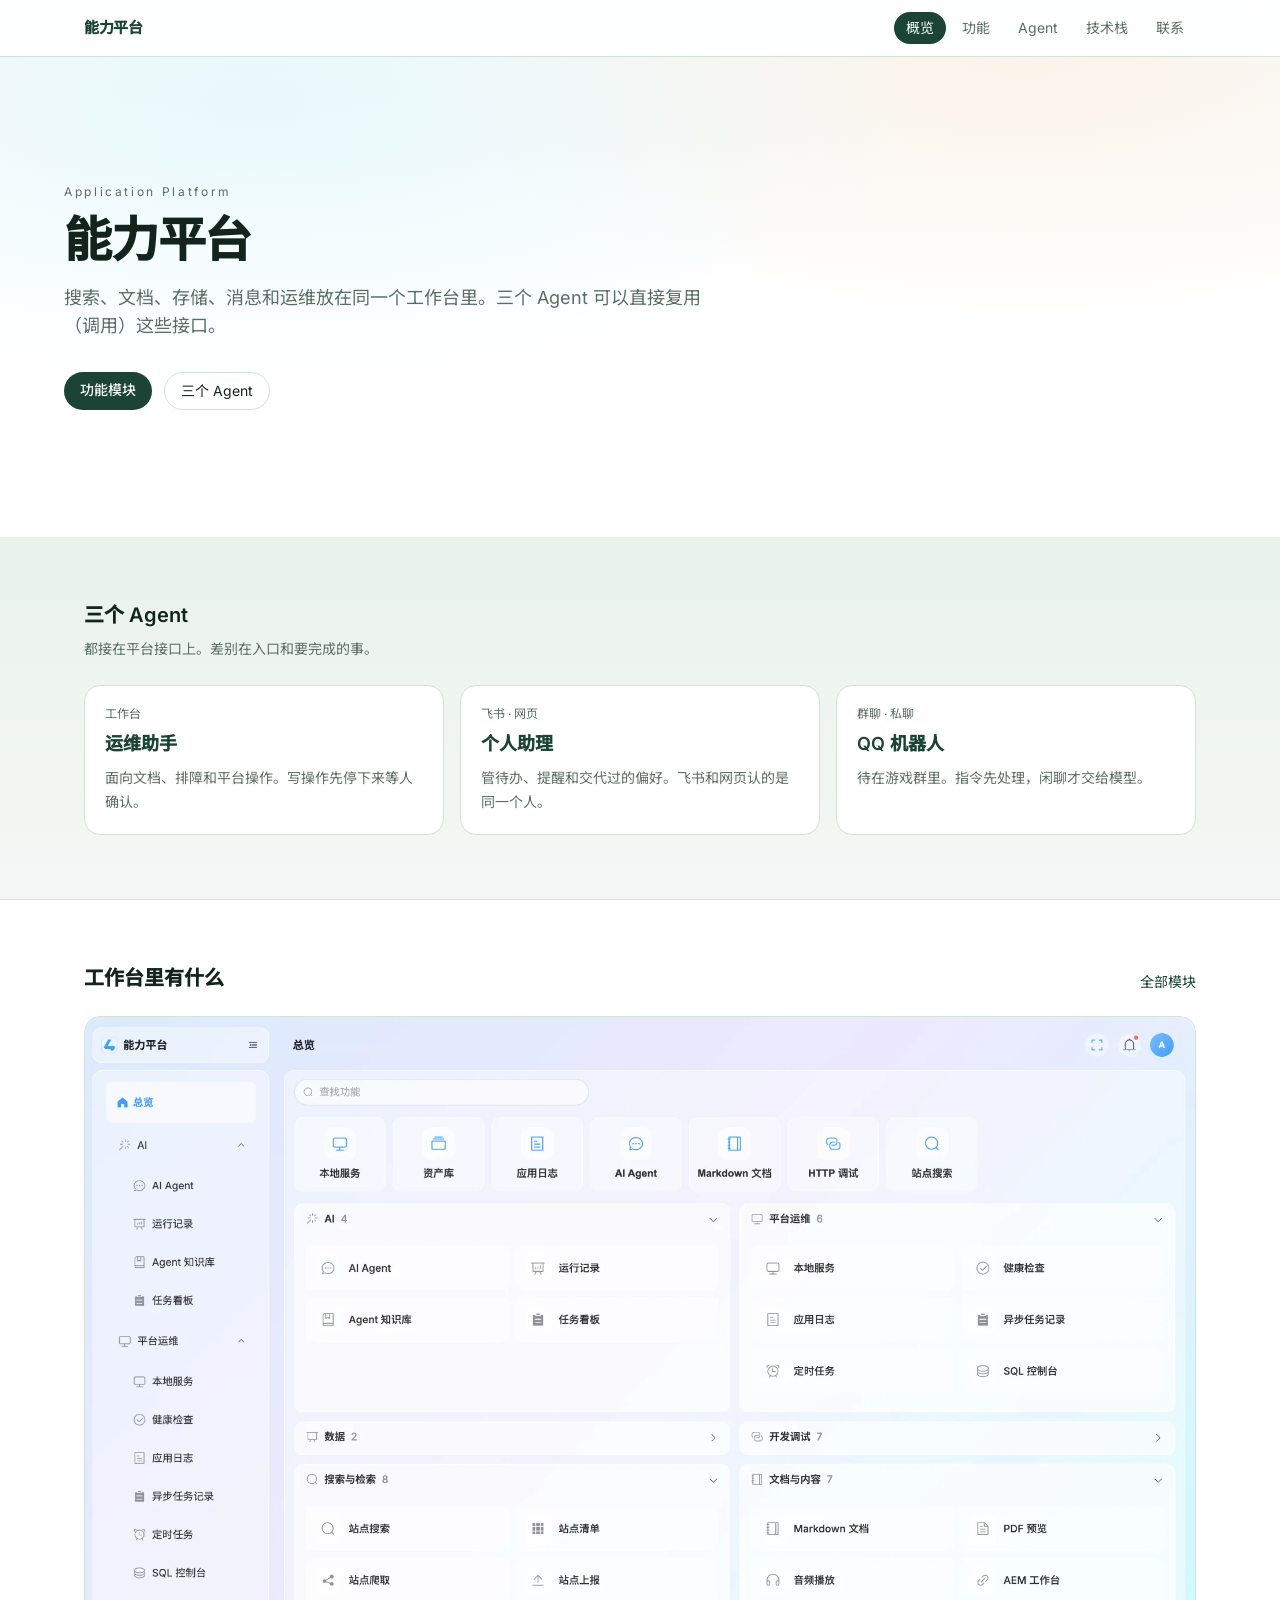
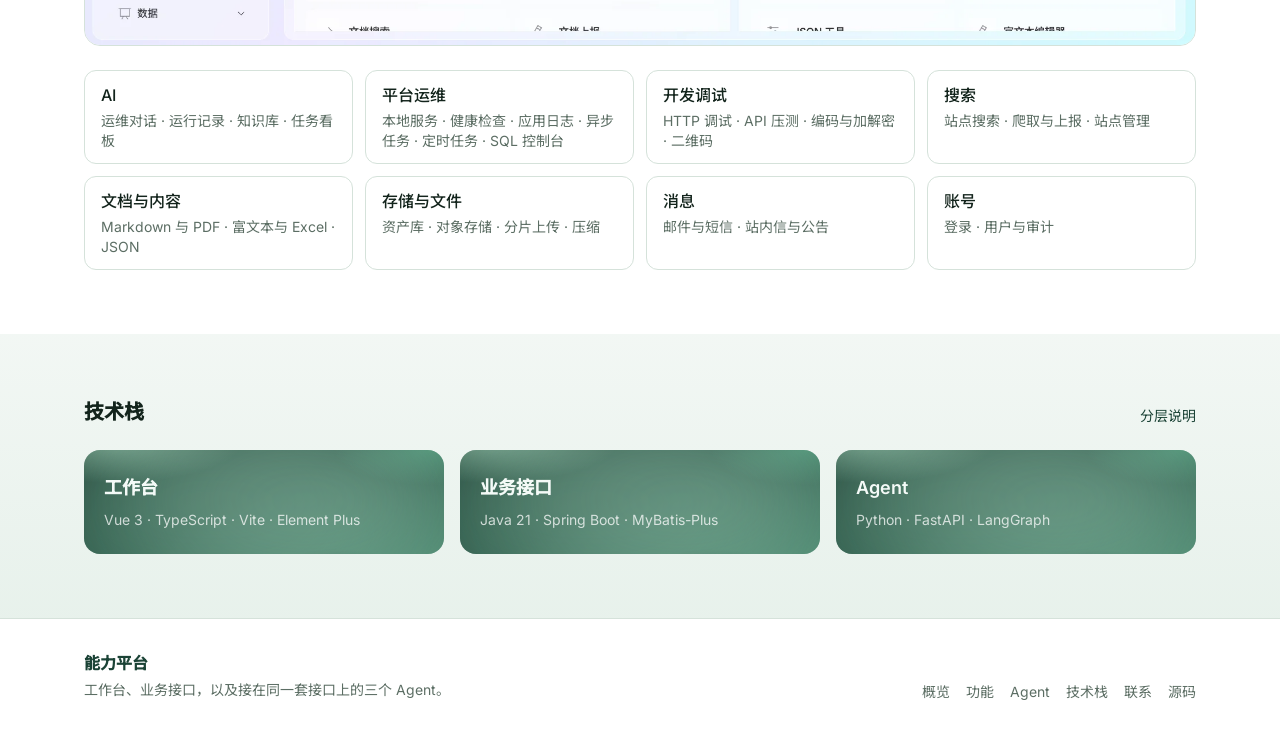
==== commit ab912ac0: "regular updates 2026-11-11 03:42:22" ====
--- a/platform/index.html
+++ b/platform/index.html
@@ -6,8 +6,8 @@
     <link rel="icon" type="image/svg+xml" href="/platform/favicon.svg" />
     <title>能力平台</title>
     <meta name="description" content="能力平台：工作台里的搜索、文档、存储、消息和运维，以及运维助手、个人助理、QQ 机器人三个 Agent。" />
-    <script type="module" crossorigin src="/platform/assets/index-l6fjGBg3.js"></script>
-    <link rel="stylesheet" crossorigin href="/platform/assets/index-C810AvIW.css">
+    <script type="module" crossorigin src="/platform/assets/index-BgFp0KXI.js"></script>
+    <link rel="stylesheet" crossorigin href="/platform/assets/index-Bcm4kSU1.css">
   </head>
   <body class="min-h-full bg-background text-foreground">
     <script type="text/javascript">
--- a/platform/assets/index-Bcm4kSU1.css
+++ b/platform/assets/index-Bcm4kSU1.css
@@ -0,0 +1 @@
+@font-face{font-family:Inter;font-style:normal;font-display:swap;font-weight:400;src:url(/platform/assets/inter-cyrillic-ext-400-normal-BQZuk6qB.woff2) format("woff2"),url(/platform/assets/inter-cyrillic-ext-400-normal-DQukG94-.woff) format("woff");unicode-range:U+0460-052F,U+1C80-1C8A,U+20B4,U+2DE0-2DFF,U+A640-A69F,U+FE2E-FE2F}@font-face{font-family:Inter;font-style:normal;font-display:swap;font-weight:400;src:url(/platform/assets/inter-cyrillic-400-normal-obahsSVq.woff2) format("woff2"),url(/platform/assets/inter-cyrillic-400-normal-HOLc17fK.woff) format("woff");unicode-range:U+0301,U+0400-045F,U+0490-0491,U+04B0-04B1,U+2116}@font-face{font-family:Inter;font-style:normal;font-display:swap;font-weight:400;src:url(/platform/assets/inter-greek-ext-400-normal-DGGRlc-M.woff2) format("woff2"),url(/platform/assets/inter-greek-ext-400-normal-KugGGMne.woff) format("woff");unicode-range:U+1F00-1FFF}@font-face{font-family:Inter;font-style:normal;font-display:swap;font-weight:400;src:url(/platform/assets/inter-greek-400-normal-B4URO6DV.woff2) format("woff2"),url(/platform/assets/inter-greek-400-normal-q2sYcFCs.woff) format("woff");unicode-range:U+0370-0377,U+037A-037F,U+0384-038A,U+038C,U+038E-03A1,U+03A3-03FF}@font-face{font-family:Inter;font-style:normal;font-display:swap;font-weight:400;src:url(/platform/assets/inter-vietnamese-400-normal-DMkecbls.woff2) format("woff2"),url(/platform/assets/inter-vietnamese-400-normal-Bbgyi5SW.woff) format("woff");unicode-range:U+0102-0103,U+0110-0111,U+0128-0129,U+0168-0169,U+01A0-01A1,U+01AF-01B0,U+0300-0301,U+0303-0304,U+0308-0309,U+0323,U+0329,U+1EA0-1EF9,U+20AB}@font-face{font-family:Inter;font-style:normal;font-display:swap;font-weight:400;src:url(/platform/assets/inter-latin-ext-400-normal-C1nco2VV.woff2) format("woff2"),url(/platform/assets/inter-latin-ext-400-normal-77YHD8bZ.woff) format("woff");unicode-range:U+0100-02BA,U+02BD-02C5,U+02C7-02CC,U+02CE-02D7,U+02DD-02FF,U+0304,U+0308,U+0329,U+1D00-1DBF,U+1E00-1E9F,U+1EF2-1EFF,U+2020,U+20A0-20AB,U+20AD-20C0,U+2113,U+2C60-2C7F,U+A720-A7FF}@font-face{font-family:Inter;font-style:normal;font-display:swap;font-weight:400;src:url(/platform/assets/inter-latin-400-normal-C38fXH4l.woff2) format("woff2"),url(/platform/assets/inter-latin-400-normal-CyCys3Eg.woff) format("woff");unicode-range:U+0000-00FF,U+0131,U+0152-0153,U+02BB-02BC,U+02C6,U+02DA,U+02DC,U+0304,U+0308,U+0329,U+2000-206F,U+20AC,U+2122,U+2191,U+2193,U+2212,U+2215,U+FEFF,U+FFFD}@font-face{font-family:Inter;font-style:normal;font-display:swap;font-weight:500;src:url(/platform/assets/inter-cyrillic-ext-500-normal-B0yAr1jD.woff2) format("woff2"),url(/platform/assets/inter-cyrillic-ext-500-normal-BmqWE9Dz.woff) format("woff");unicode-range:U+0460-052F,U+1C80-1C8A,U+20B4,U+2DE0-2DFF,U+A640-A69F,U+FE2E-FE2F}@font-face{font-family:Inter;font-style:normal;font-display:swap;font-weight:500;src:url(/platform/assets/inter-cyrillic-500-normal-BasfLYem.woff2) format("woff2"),url(/platform/assets/inter-cyrillic-500-normal-CxZf_p3X.woff) format("woff");unicode-range:U+0301,U+0400-045F,U+0490-0491,U+04B0-04B1,U+2116}@font-face{font-family:Inter;font-style:normal;font-display:swap;font-weight:500;src:url(/platform/assets/inter-greek-ext-500-normal-C4iEst2y.woff2) format("woff2"),url(/platform/assets/inter-greek-ext-500-normal-2j5mBUwD.woff) format("woff");unicode-range:U+1F00-1FFF}@font-face{font-family:Inter;font-style:normal;font-display:swap;font-weight:500;src:url(/platform/assets/inter-greek-500-normal-BIZE56-Y.woff2) format("woff2"),url(/platform/assets/inter-greek-500-normal-Xzm54t5V.woff) format("woff");unicode-range:U+0370-0377,U+037A-037F,U+0384-038A,U+038C,U+038E-03A1,U+03A3-03FF}@font-face{font-family:Inter;font-style:normal;font-display:swap;font-weight:500;src:url(/platform/assets/inter-vietnamese-500-normal-DOriooB6.woff2) format("woff2"),url(/platform/assets/inter-vietnamese-500-normal-mJboJaSs.woff) format("woff");unicode-range:U+0102-0103,U+0110-0111,U+0128-0129,U+0168-0169,U+01A0-01A1,U+01AF-01B0,U+0300-0301,U+0303-0304,U+0308-0309,U+0323,U+0329,U+1EA0-1EF9,U+20AB}@font-face{font-family:Inter;font-style:normal;font-display:swap;font-weight:500;src:url(/platform/assets/inter-latin-ext-500-normal-CV4jyFjo.woff2) format("woff2"),url(/platform/assets/inter-latin-ext-500-normal-BxGbmqWO.woff) format("woff");unicode-range:U+0100-02BA,U+02BD-02C5,U+02C7-02CC,U+02CE-02D7,U+02DD-02FF,U+0304,U+0308,U+0329,U+1D00-1DBF,U+1E00-1E9F,U+1EF2-1EFF,U+2020,U+20A0-20AB,U+20AD-20C0,U+2113,U+2C60-2C7F,U+A720-A7FF}@font-face{font-family:Inter;font-style:normal;font-display:swap;font-weight:500;src:url(/platform/assets/inter-latin-500-normal-Cerq10X2.woff2) format("woff2"),url(/platform/assets/inter-latin-500-normal-BL9OpVg8.woff) format("woff");unicode-range:U+0000-00FF,U+0131,U+0152-0153,U+02BB-02BC,U+02C6,U+02DA,U+02DC,U+0304,U+0308,U+0329,U+2000-206F,U+20AC,U+2122,U+2191,U+2193,U+2212,U+2215,U+FEFF,U+FFFD}@font-face{font-family:Inter;font-style:normal;font-display:swap;font-weight:600;src:url(/platform/assets/inter-cyrillic-ext-600-normal-Dfes3d0z.woff2) format("woff2"),url(/platform/assets/inter-cyrillic-ext-600-normal-Bcila6Z-.woff) format("woff");unicode-range:U+0460-052F,U+1C80-1C8A,U+20B4,U+2DE0-2DFF,U+A640-A69F,U+FE2E-FE2F}@font-face{font-family:Inter;font-style:normal;font-display:swap;font-weight:600;src:url(/platform/assets/inter-cyrillic-600-normal-CWCymEST.woff2) format("woff2"),url(/platform/assets/inter-cyrillic-600-normal-4D_pXhcN.woff) format("woff");unicode-range:U+0301,U+0400-045F,U+0490-0491,U+04B0-04B1,U+2116}@font-face{font-family:Inter;font-style:normal;font-display:swap;font-weight:600;src:url(/platform/assets/inter-greek-ext-600-normal-DRtmH8MT.woff2) format("woff2"),url(/platform/assets/inter-greek-ext-600-normal-B8X0CLgF.woff) format("woff");unicode-range:U+1F00-1FFF}@font-face{font-family:Inter;font-style:normal;font-display:swap;font-weight:600;src:url(/platform/assets/inter-greek-600-normal-plRanbMR.woff2) format("woff2"),url(/platform/assets/inter-greek-600-normal-BZpKdvQh.woff) format("woff");unicode-range:U+0370-0377,U+037A-037F,U+0384-038A,U+038C,U+038E-03A1,U+03A3-03FF}@font-face{font-family:Inter;font-style:normal;font-display:swap;font-weight:600;src:url(/platform/assets/inter-vietnamese-600-normal-Cc8MFFhd.woff2) format("woff2"),url(/platform/assets/inter-vietnamese-600-normal-BuLX-rYi.woff) format("woff");unicode-range:U+0102-0103,U+0110-0111,U+0128-0129,U+0168-0169,U+01A0-01A1,U+01AF-01B0,U+0300-0301,U+0303-0304,U+0308-0309,U+0323,U+0329,U+1EA0-1EF9,U+20AB}@font-face{font-family:Inter;font-style:normal;font-display:swap;font-weight:600;src:url(/platform/assets/inter-latin-ext-600-normal-D2bJ5OIk.woff2) format("woff2"),url(/platform/assets/inter-latin-ext-600-normal-CIVaiw4L.woff) format("woff");unicode-range:U+0100-02BA,U+02BD-02C5,U+02C7-02CC,U+02CE-02D7,U+02DD-02FF,U+0304,U+0308,U+0329,U+1D00-1DBF,U+1E00-1E9F,U+1EF2-1EFF,U+2020,U+20A0-20AB,U+20AD-20C0,U+2113,U+2C60-2C7F,U+A720-A7FF}@font-face{font-family:Inter;font-style:normal;font-display:swap;font-weight:600;src:url(/platform/assets/inter-latin-600-normal-LgqL8muc.woff2) format("woff2"),url(/platform/assets/inter-latin-600-normal-CiBQ2DWP.woff) format("woff");unicode-range:U+0000-00FF,U+0131,U+0152-0153,U+02BB-02BC,U+02C6,U+02DA,U+02DC,U+0304,U+0308,U+0329,U+2000-206F,U+20AC,U+2122,U+2191,U+2193,U+2212,U+2215,U+FEFF,U+FFFD}@font-face{font-family:Noto Sans SC;font-style:normal;font-display:swap;font-weight:400;src:url([data-uri]) format("woff2"),url([data-uri]) format("woff");unicode-range:U+1f1e9-1f1f5,U+1f1f7-1f1ff,U+1f21a,U+1f232,U+1f234-1f237,U+1f250-1f251,U+1f300,U+1f302-1f308,U+1f30a-1f311,U+1f315,U+1f319-1f320,U+1f324,U+1f327,U+1f32a,U+1f32c-1f32d,U+1f330-1f357,U+1f359-1f37e}@font-face{font-family:Noto Sans SC;font-style:normal;font-display:swap;font-weight:400;src:url(/platform/assets/noto-sans-sc-5-400-normal-3RzBeGhg.woff2) format("woff2"),url(/platform/assets/noto-sans-sc-5-400-normal-CqGeNka7.woff) format("woff");unicode-range:U+fee3,U+fef3,U+ff03-ff04,U+ff07,U+ff0a,U+ff17-ff19,U+ff1c-ff1d,U+ff20-ff3a,U+ff3c,U+ff3e-ff5b,U+ff5d,U+ff61-ff65,U+ff67-ff6a,U+ff6c,U+ff6f-ff78,U+ff7a-ff7d,U+ff80-ff84,U+ff86,U+ff89-ff8e,U+ff92,U+ff97-ff9b,U+ff9d-ff9f,U+ffe0-ffe4,U+ffe6,U+ffe9,U+ffeb,U+ffed,U+fffc,U+1f004,U+1f170-1f171,U+1f192-1f195,U+1f198-1f19a,U+1f1e6-1f1e8}@font-face{font-family:Noto Sans SC;font-style:normal;font-display:swap;font-weight:400;src:url(/platform/assets/noto-sans-sc-6-400-normal-D73klzWF.woff2) format("woff2"),url(/platform/assets/noto-sans-sc-6-400-normal-CXZtsxyd.woff) format("woff");unicode-range:U+f0a7,U+f0b2,U+f0b7,U+f0c9,U+f0d8,U+f0da,U+f0dc-f0dd,U+f0e0,U+f0e6,U+f0eb,U+f0fc,U+f101,U+f104-f105,U+f107,U+f10b,U+f11b,U+f14b,U+f18a,U+f193,U+f1d6-f1d7,U+f244,U+f27a,U+f296,U+f2ae,U+f471,U+f4b3,U+f610-f611,U+f880-f881,U+f8ec,U+f8f5,U+f8ff,U+f901,U+f90a,U+f92c-f92d,U+f934,U+f937,U+f941,U+f965,U+f967,U+f969,U+f96b,U+f96f,U+f974,U+f978-f979,U+f97e,U+f981,U+f98a,U+f98e,U+f997,U+f99c,U+f9b2,U+f9b5,U+f9ba,U+f9be,U+f9ca,U+f9d0-f9d1,U+f9dd,U+f9e0-f9e1,U+f9e4,U+f9f7,U+fa00-fa01,U+fa08,U+fa0a,U+fa11,U+fb01-fb02,U+fdfc,U+fe0e,U+fe30-fe31,U+fe33-fe44,U+fe49-fe52,U+fe54-fe57,U+fe59-fe66,U+fe68-fe6b,U+fe8e,U+fe92-fe93,U+feae,U+feb8,U+fecb-fecc,U+fee0}@font-face{font-family:Noto Sans SC;font-style:normal;font-display:swap;font-weight:400;src:url(/platform/assets/noto-sans-sc-21-400-normal-Bfz3Xm1a.woff2) format("woff2"),url(/platform/assets/noto-sans-sc-21-400-normal-BWSKkENd.woff) format("woff");unicode-range:U+9f83,U+9f85-9f8d,U+9f90-9f91,U+9f94-9f96,U+9f98,U+9f9b-9f9c,U+9f9e,U+9fa0,U+9fa2,U+9ff0-9fff,U+a001,U+a007,U+a025,U+a046-a047,U+a057,U+a072,U+a078-a079,U+a083,U+a085,U+a100,U+a118,U+a132,U+a134,U+a1f4,U+a242,U+a4a6,U+a4aa,U+a4b0-a4b1,U+a4b3,U+a9c1-a9c2,U+ac00-ac01,U+ac04,U+ac08,U+ac10-ac11,U+ac13-ac16,U+ac19,U+ac1c-ac1d,U+ac24,U+ac70-ac71,U+ac74,U+ac77-ac78,U+ac80-ac81,U+ac83,U+ac8c,U+ac90,U+ac9f-aca0,U+aca8-aca9,U+acac,U+acb0,U+acbd,U+acc1,U+acc4,U+ace0-ace1,U+ace4,U+ace8,U+acf3,U+acf5,U+acfc-acfd,U+ad00,U+ad0c,U+ad11,U+ad1c,U+ad34,U+ad50,U+ad64,U+ad6c,U+ad70,U+ad74,U+ad7f,U+ad81,U+ad8c,U+adc0,U+adc8,U+addc,U+ade0,U+adf8-adf9,U+adfc,U+ae00,U+ae08-ae09,U+ae0b,U+ae30,U+ae34,U+ae38,U+ae40,U+ae4a,U+ae4c,U+ae54,U+ae68,U+aebc,U+aed8,U+af2c-af2d}@font-face{font-family:Noto Sans SC;font-style:normal;font-display:swap;font-weight:400;src:url(/platform/assets/noto-sans-sc-22-400-normal-yOvQSDF6.woff2) format("woff2"),url(/platform/assets/noto-sans-sc-22-400-normal-BKfopAEH.woff) format("woff");unicode-range:U+9e30-9e33,U+9e35-9e3b,U+9e3e,U+9e40-9e44,U+9e46-9e4e,U+9e51,U+9e53,U+9e55-9e58,U+9e5a-9e5c,U+9e5e-9e63,U+9e66-9e6e,U+9e71,U+9e73,U+9e75,U+9e78-9e79,U+9e7c-9e7e,U+9e82,U+9e86-9e88,U+9e8b-9e8c,U+9e90-9e91,U+9e93,U+9e95,U+9e97,U+9e9d,U+9ea4-9ea5,U+9ea9-9eaa,U+9eb4-9eb5,U+9eb8-9eba,U+9ebc-9ebf,U+9ec3,U+9ec9,U+9ecd,U+9ed0,U+9ed2-9ed3,U+9ed5-9ed6,U+9ed9,U+9edc-9edd,U+9edf-9ee0,U+9ee2,U+9ee5,U+9ee7-9eea,U+9eef,U+9ef1,U+9ef3-9ef4,U+9ef6,U+9ef9,U+9efb-9efc,U+9efe,U+9f0b,U+9f0d,U+9f10,U+9f14,U+9f17,U+9f19,U+9f22,U+9f29,U+9f2c,U+9f2f,U+9f31,U+9f37,U+9f39,U+9f3d-9f3e,U+9f41,U+9f4a-9f4b,U+9f51-9f52,U+9f61-9f63,U+9f66-9f67,U+9f80-9f81}@font-face{font-family:Noto Sans SC;font-style:normal;font-display:swap;font-weight:400;src:url(/platform/assets/noto-sans-sc-23-400-normal-D0XQUkMM.woff2) format("woff2"),url(/platform/assets/noto-sans-sc-23-400-normal-VP8RQJAO.woff) format("woff");unicode-range:U+9c82-9c83,U+9c85-9c8c,U+9c8e-9c92,U+9c94-9c9b,U+9c9e-9ca3,U+9ca5-9ca7,U+9ca9,U+9cab,U+9cad-9cae,U+9cb1-9cb7,U+9cb9-9cbd,U+9cbf-9cc0,U+9cc3,U+9cc5-9cc7,U+9cc9-9cd1,U+9cd3-9cda,U+9cdc-9cdd,U+9cdf,U+9ce1-9ce3,U+9ce5,U+9ce9,U+9cee-9cef,U+9cf3-9cf4,U+9cf6,U+9cfc-9cfd,U+9d02,U+9d08-9d09,U+9d12,U+9d1b,U+9d1e,U+9d26,U+9d28,U+9d37,U+9d3b,U+9d3f,U+9d51,U+9d59,U+9d5c-9d5d,U+9d5f-9d61,U+9d6c,U+9d70,U+9d72,U+9d7a,U+9d7e,U+9d84,U+9d89,U+9d8f,U+9d92,U+9daf,U+9db4,U+9db8,U+9dbc,U+9dc4,U+9dc7,U+9dc9,U+9dd7,U+9ddf,U+9df2,U+9df9-9dfa,U+9e0a,U+9e11,U+9e1a,U+9e1e,U+9e20,U+9e22,U+9e28-9e2c,U+9e2e-9e2f}@font-face{font-family:Noto Sans SC;font-style:normal;font-display:swap;font-weight:400;src:url(/platform/assets/noto-sans-sc-24-400-normal-mI4tDgE1.woff2) format("woff2"),url(/platform/assets/noto-sans-sc-24-400-normal-BNcLancd.woff) format("woff");unicode-range:U+9a80,U+9a83,U+9a85,U+9a88-9a8a,U+9a8d-9a8e,U+9a90,U+9a92-9a93,U+9a95-9a96,U+9a98-9a99,U+9a9b-9aa2,U+9aa5,U+9aa7,U+9aaf-9ab1,U+9ab5-9ab6,U+9ab9-9aba,U+9ac0-9ac4,U+9ac8,U+9acb-9acc,U+9ace-9acf,U+9ad1-9ad2,U+9ad9,U+9adf,U+9ae1,U+9ae3,U+9aea-9aeb,U+9aed-9aef,U+9af4,U+9af9,U+9afb,U+9b03-9b04,U+9b06,U+9b08,U+9b0d,U+9b0f-9b10,U+9b13,U+9b18,U+9b1a,U+9b1f,U+9b22-9b23,U+9b25,U+9b27-9b28,U+9b2a,U+9b2f,U+9b31-9b32,U+9b3b,U+9b43,U+9b46-9b49,U+9b4d-9b4e,U+9b51,U+9b56,U+9b58,U+9b5a,U+9b5c,U+9b5f,U+9b61-9b62,U+9b6f,U+9b77,U+9b80,U+9b88,U+9b8b,U+9b8e,U+9b91,U+9b9f-9ba0,U+9ba8,U+9baa-9bab,U+9bad-9bae,U+9bb0-9bb1,U+9bb8,U+9bc9-9bca,U+9bd3,U+9bd6,U+9bdb,U+9be8,U+9bf0-9bf1,U+9c02,U+9c10,U+9c15,U+9c24,U+9c2d,U+9c32,U+9c39,U+9c3b,U+9c40,U+9c47-9c49,U+9c53,U+9c57,U+9c64,U+9c72,U+9c77-9c78,U+9c7b,U+9c7f-9c80}@font-face{font-family:Noto Sans SC;font-style:normal;font-display:swap;font-weight:400;src:url(/platform/assets/noto-sans-sc-25-400-normal-CD3JKveN.woff2) format("woff2"),url(/platform/assets/noto-sans-sc-25-400-normal-Dr2sN31U.woff) format("woff");unicode-range:U+98dd,U+98e1-98e2,U+98e7-98ea,U+98ec,U+98ee-98ef,U+98f2,U+98f4,U+98fc-98fe,U+9903,U+9905,U+9908,U+990a,U+990c-990d,U+9913-9914,U+9918,U+991a-991b,U+991e,U+9921,U+9928,U+992c,U+992e,U+9935,U+9938-9939,U+993d-993e,U+9945,U+994b-994c,U+9951-9952,U+9954-9955,U+9957,U+995e,U+9963,U+9966-9969,U+996b-996c,U+996f,U+9974-9975,U+9977-9979,U+997d-997e,U+9980-9981,U+9983-9984,U+9987,U+998a-998b,U+998d-9991,U+9993-9995,U+9997-9998,U+99a5,U+99ab,U+99ad-99ae,U+99b1,U+99b3-99b4,U+99bc,U+99bf,U+99c1,U+99c3-99c6,U+99cc,U+99d0,U+99d2,U+99d5,U+99db,U+99dd,U+99e1,U+99ed,U+99f1,U+99ff,U+9a01,U+9a03-9a04,U+9a0e-9a0f,U+9a11-9a13,U+9a19,U+9a1b,U+9a28,U+9a2b,U+9a30,U+9a32,U+9a37,U+9a40,U+9a45,U+9a4a,U+9a4d-9a4e,U+9a52,U+9a55,U+9a57,U+9a5a-9a5b,U+9a5f,U+9a62,U+9a65,U+9a69,U+9a6b,U+9a6e,U+9a75,U+9a77-9a7a,U+9a7d}@font-face{font-family:Noto Sans SC;font-style:normal;font-display:swap;font-weight:400;src:url(/platform/assets/noto-sans-sc-26-400-normal-B306_DcA.woff2) format("woff2"),url(/platform/assets/noto-sans-sc-26-400-normal-BcJtXd5l.woff) format("woff");unicode-range:U+975b-975c,U+9763,U+9765-9766,U+976c-976d,U+9773,U+9776,U+977a,U+977c,U+9784-9785,U+978e-978f,U+9791-9792,U+9794-9795,U+9798,U+979a,U+979e,U+97a3,U+97a5-97a6,U+97a8,U+97ab-97ac,U+97ae-97af,U+97b2,U+97b4,U+97c6,U+97cb-97cc,U+97d3,U+97d8,U+97dc,U+97e1,U+97ea-97eb,U+97ee,U+97fb,U+97fe-97ff,U+9801-9803,U+9805-9806,U+9808,U+980c,U+9810-9814,U+9817-9818,U+981e,U+9820-9821,U+9824,U+9828,U+982b-982d,U+9830,U+9834,U+9838-9839,U+983c,U+9846,U+984d-984f,U+9851-9852,U+9854-9855,U+9857-9858,U+985a-985b,U+9862-9863,U+9865,U+9867,U+986b,U+986f-9871,U+9877-9878,U+987c,U+9880,U+9883,U+9885,U+9889,U+988b-988f,U+9893-9895,U+9899-989b,U+989e-989f,U+98a1-98a2,U+98a5-98a7,U+98a9,U+98af,U+98b1,U+98b6,U+98ba,U+98be,U+98c3-98c4,U+98c6-98c8,U+98cf-98d6,U+98da-98db}@font-face{font-family:Noto Sans SC;font-style:normal;font-display:swap;font-weight:400;src:url(/platform/assets/noto-sans-sc-27-400-normal-LzZF_NqI.woff2) format("woff2"),url(/platform/assets/noto-sans-sc-27-400-normal-CAcePaVb.woff) format("woff");unicode-range:U+95c4-95ca,U+95cc-95cd,U+95d4-95d6,U+95d8,U+95e1-95e2,U+95e9,U+95f0-95f1,U+95f3,U+95f6,U+95fc,U+95fe-95ff,U+9602-9604,U+9606-960d,U+960f,U+9611-9613,U+9615-9617,U+9619-961b,U+961d,U+9621,U+9628,U+962f,U+963c-963e,U+9641-9642,U+9649,U+9654,U+965b-965f,U+9661,U+9663,U+9665,U+9667-9668,U+966c,U+9670,U+9672-9674,U+9678,U+967a,U+967d,U+9682,U+9685,U+9688,U+968a,U+968d-968e,U+9695,U+9697-9698,U+969e,U+96a0,U+96a3-96a4,U+96a8,U+96aa,U+96b0-96b1,U+96b3-96b4,U+96b7-96b9,U+96bb-96bd,U+96c9,U+96cb,U+96ce,U+96d1-96d2,U+96d6,U+96d9,U+96db-96dc,U+96de,U+96e0,U+96e3,U+96e9,U+96eb,U+96f0-96f2,U+96f9,U+96ff,U+9701-9702,U+9705,U+9708,U+970a,U+970e-970f,U+9711,U+9719,U+9727,U+972a,U+972d,U+9730,U+973d,U+9742,U+9744,U+9748-9749,U+9750-9751,U+975a}@font-face{font-family:Noto Sans SC;font-style:normal;font-display:swap;font-weight:400;src:url(/platform/assets/noto-sans-sc-28-400-normal-CEc-bbYn.woff2) format("woff2"),url(/platform/assets/noto-sans-sc-28-400-normal-mlzUy5GG.woff) format("woff");unicode-range:U+94f5,U+94f7,U+94f9,U+94fb-94fd,U+94ff,U+9503-9504,U+9506-9507,U+9509-950a,U+950d-950f,U+9511-9518,U+951a-9520,U+9522,U+9528-952d,U+9530-953a,U+953c-953f,U+9543-9546,U+9548-9550,U+9552-9555,U+9557-955b,U+955d-9568,U+956a-956d,U+9570-9574,U+9583,U+9586,U+9589,U+958e-958f,U+9591-9592,U+9594,U+9598-9599,U+959e-95a0,U+95a2-95a6,U+95a8-95b2,U+95b4,U+95b8-95c3}@font-face{font-family:Noto Sans SC;font-style:normal;font-display:swap;font-weight:400;src:url(/platform/assets/noto-sans-sc-29-400-normal-CTMIENlc.woff2) format("woff2"),url(/platform/assets/noto-sans-sc-29-400-normal-CHgMHmhc.woff) format("woff");unicode-range:U+941c-942b,U+942d-942e,U+9432-9433,U+9435,U+9438,U+943a,U+943e,U+9444,U+944a,U+9451-9452,U+945a,U+9462-9463,U+9465,U+9470-9487,U+948a-9492,U+9494-9498,U+949a,U+949c-949d,U+94a1,U+94a3-94a4,U+94a8,U+94aa-94ad,U+94af,U+94b2,U+94b4-94ba,U+94bc-94c0,U+94c4,U+94c6-94db,U+94de-94ec,U+94ee-94f1,U+94f3}@font-face{font-family:Noto Sans SC;font-style:normal;font-display:swap;font-weight:400;src:url(/platform/assets/noto-sans-sc-30-400-normal-Dzb6Zn8O.woff2) format("woff2"),url(/platform/assets/noto-sans-sc-30-400-normal-DueQZSV4.woff) format("woff");unicode-range:U+92ec-92ed,U+92f0,U+92f3,U+92f8,U+92fc,U+9304,U+9306,U+9310,U+9312,U+9315,U+9318,U+931a,U+931e,U+9320-9322,U+9324,U+9326-9329,U+932b-932c,U+932f,U+9331-9332,U+9335-9336,U+933e,U+9340-9341,U+934a-9360,U+9362-9363,U+9365-936b,U+936e,U+9375,U+937e,U+9382,U+938a,U+938c,U+938f,U+9393-9394,U+9396-9397,U+939a,U+93a2,U+93a7,U+93ac-93cd,U+93d0-93d1,U+93d6-93d8,U+93de-93df,U+93e1-93e2,U+93e4,U+93f8,U+93fb,U+93fd,U+940e-941a}@font-face{font-family:Noto Sans SC;font-style:normal;font-display:swap;font-weight:400;src:url(/platform/assets/noto-sans-sc-31-400-normal-Cngcbauu.woff2) format("woff2"),url(/platform/assets/noto-sans-sc-31-400-normal-Cyw6s5hq.woff) format("woff");unicode-range:U+9163-9164,U+9169,U+9170,U+9172,U+9174,U+9179-917a,U+917d-917e,U+9182-9183,U+9185,U+918c-918d,U+9190-9191,U+919a,U+919c,U+91a1-91a4,U+91a8,U+91aa-91af,U+91b4-91b5,U+91b8,U+91ba,U+91be,U+91c0-91c1,U+91c6,U+91c8,U+91cb,U+91d0,U+91d2,U+91d7-91d8,U+91dd,U+91e3,U+91e6-91e7,U+91ed,U+91f0,U+91f5,U+91f9,U+9200,U+9205,U+9207-920a,U+920d-920e,U+9210,U+9214-9215,U+921c,U+921e,U+9221,U+9223-9227,U+9229-922a,U+922d,U+9234-9235,U+9237,U+9239-923a,U+923c-9240,U+9244-9246,U+9249,U+924e-924f,U+9251,U+9253,U+9257,U+925b,U+925e,U+9262,U+9264-9266,U+9268,U+926c,U+926f,U+9271,U+927b,U+927e,U+9280,U+9283,U+9285-928a,U+928e,U+9291,U+9293,U+9296,U+9298,U+929c-929d,U+92a8,U+92ab-92ae,U+92b3,U+92b6-92b7,U+92b9,U+92c1,U+92c5-92c6,U+92c8,U+92cc,U+92d0,U+92d2,U+92e4,U+92ea}@font-face{font-family:Noto Sans SC;font-style:normal;font-display:swap;font-weight:400;src:url(/platform/assets/noto-sans-sc-32-400-normal-BqAPF1tT.woff2) format("woff2"),url(/platform/assets/noto-sans-sc-32-400-normal-C2vok0E0.woff) format("woff");unicode-range:U+9004,U+900b,U+9011,U+9015-9016,U+901e,U+9021,U+9026,U+902d,U+902f,U+9031,U+9035-9036,U+9039-903a,U+9041,U+9044-9046,U+904a,U+904f-9052,U+9054-9055,U+9058-9059,U+905b-905e,U+9060-9062,U+9068-9069,U+906f,U+9072,U+9074,U+9076-907a,U+907c-907d,U+9081,U+9083,U+9085,U+9087-908b,U+908f,U+9095,U+9097,U+9099-909b,U+909d,U+90a0-90a1,U+90a8-90a9,U+90ac,U+90b0,U+90b2-90b4,U+90b6,U+90b8,U+90ba,U+90bd-90be,U+90c3-90c5,U+90c7-90c8,U+90cf-90d0,U+90d3,U+90d5,U+90d7,U+90da-90dc,U+90de,U+90e2,U+90e4,U+90e6-90e7,U+90ea-90eb,U+90ef,U+90f4-90f5,U+90f7,U+90fe-9100,U+9104,U+9109,U+910c,U+9112,U+9114-9115,U+9118,U+911c,U+911e,U+9120,U+9122-9123,U+9127,U+912d,U+912f-9132,U+9139-913a,U+9143,U+9146,U+9149-914a,U+914c,U+914e-9150,U+9154,U+9157,U+915a,U+915d-915e,U+9161-9162}@font-face{font-family:Noto Sans SC;font-style:normal;font-display:swap;font-weight:400;src:url(/platform/assets/noto-sans-sc-33-400-normal-CUXtFK-t.woff2) format("woff2"),url(/platform/assets/noto-sans-sc-33-400-normal-71T9_H2W.woff) format("woff");unicode-range:U+8e41-8e42,U+8e47,U+8e49-8e4b,U+8e50-8e53,U+8e59-8e5a,U+8e5f-8e60,U+8e64,U+8e69,U+8e6c,U+8e70,U+8e74,U+8e76,U+8e7a-8e7c,U+8e7f,U+8e84-8e85,U+8e87,U+8e89,U+8e8b,U+8e8d,U+8e8f-8e90,U+8e94,U+8e99,U+8e9c,U+8e9e,U+8eaa,U+8eac,U+8eb0,U+8eb6,U+8ec0,U+8ec6,U+8eca-8ece,U+8ed2,U+8eda,U+8edf,U+8ee2,U+8eeb,U+8ef8,U+8efb-8efe,U+8f03,U+8f09,U+8f0b,U+8f12-8f15,U+8f1b,U+8f1d,U+8f1f,U+8f29-8f2a,U+8f2f,U+8f36,U+8f38,U+8f3b,U+8f3e-8f3f,U+8f44-8f45,U+8f49,U+8f4d-8f4e,U+8f5f,U+8f6b,U+8f6d,U+8f71-8f73,U+8f75-8f76,U+8f78-8f7a,U+8f7c,U+8f7e,U+8f81-8f82,U+8f84,U+8f87,U+8f8a-8f8b,U+8f8d-8f8f,U+8f94-8f95,U+8f97-8f9a,U+8fa6,U+8fad-8faf,U+8fb2,U+8fb5-8fb7,U+8fba-8fbc,U+8fbf,U+8fc2,U+8fcb,U+8fcd,U+8fd3,U+8fd5,U+8fd7,U+8fda,U+8fe2-8fe5,U+8fe8-8fe9,U+8fee,U+8ff3-8ff4,U+8ff8,U+8ffa}@font-face{font-family:Noto Sans SC;font-style:normal;font-display:swap;font-weight:400;src:url(/platform/assets/noto-sans-sc-34-400-normal-Djw1IAuw.woff2) format("woff2"),url(/platform/assets/noto-sans-sc-34-400-normal-DVjrmKwp.woff) format("woff");unicode-range:U+8cbd,U+8cbf-8cc4,U+8cc7-8cc8,U+8cca,U+8ccd,U+8cd1,U+8cd3,U+8cdb-8cdc,U+8cde,U+8ce0,U+8ce2-8ce4,U+8ce6-8ce8,U+8cea,U+8ced,U+8cf4,U+8cf8,U+8cfa,U+8cfc-8cfd,U+8d04-8d05,U+8d07-8d08,U+8d0a,U+8d0d,U+8d0f,U+8d13-8d14,U+8d16,U+8d1b,U+8d20,U+8d30,U+8d32-8d33,U+8d36,U+8d3b,U+8d3d,U+8d40,U+8d42-8d43,U+8d45-8d46,U+8d48-8d4a,U+8d4d,U+8d51,U+8d53,U+8d55,U+8d59,U+8d5c-8d5d,U+8d5f,U+8d61,U+8d66-8d67,U+8d6a,U+8d6d,U+8d71,U+8d73,U+8d84,U+8d90-8d91,U+8d94-8d95,U+8d99,U+8da8,U+8daf,U+8db1,U+8db5,U+8db8,U+8dba,U+8dbc,U+8dbf,U+8dc2,U+8dc4,U+8dc6,U+8dcb,U+8dce-8dcf,U+8dd6-8dd7,U+8dda-8ddb,U+8dde,U+8de1,U+8de3-8de4,U+8de9,U+8deb-8dec,U+8df0-8df1,U+8df6-8dfd,U+8e05,U+8e07,U+8e09-8e0a,U+8e0c,U+8e0e,U+8e10,U+8e14,U+8e1d-8e1f,U+8e23,U+8e26,U+8e2b-8e31,U+8e34-8e35,U+8e39-8e3a,U+8e3d,U+8e40}@font-face{font-family:Noto Sans SC;font-style:normal;font-display:swap;font-weight:400;src:url(/platform/assets/noto-sans-sc-35-400-normal-Chgyqx1E.woff2) format("woff2"),url(/platform/assets/noto-sans-sc-35-400-normal-Dmi4TVAU.woff) format("woff");unicode-range:U+8b80,U+8b83,U+8b8a,U+8b8c,U+8b90,U+8b93,U+8b99-8b9a,U+8ba0,U+8ba3,U+8ba5-8ba7,U+8baa-8bac,U+8bb4-8bb5,U+8bb7,U+8bb9,U+8bc2-8bc3,U+8bc5,U+8bcb-8bcc,U+8bce-8bd0,U+8bd2-8bd4,U+8bd6,U+8bd8-8bd9,U+8bdc,U+8bdf,U+8be3-8be4,U+8be7-8be9,U+8beb-8bec,U+8bee,U+8bf0,U+8bf2-8bf3,U+8bf6,U+8bf9,U+8bfc-8bfd,U+8bff-8c00,U+8c02,U+8c04,U+8c06-8c07,U+8c0c,U+8c0f,U+8c11-8c12,U+8c14-8c1b,U+8c1d-8c21,U+8c24-8c25,U+8c27,U+8c2a-8c2c,U+8c2e-8c30,U+8c32-8c36,U+8c3f,U+8c47-8c4c,U+8c4e-8c50,U+8c54-8c56,U+8c62,U+8c68,U+8c6c,U+8c73,U+8c78,U+8c7a,U+8c82,U+8c85,U+8c89-8c8a,U+8c8d-8c8e,U+8c90,U+8c93-8c94,U+8c98,U+8c9d-8c9e,U+8ca0-8ca2,U+8ca7-8cac,U+8caf-8cb0,U+8cb3-8cb4,U+8cb6-8cb9,U+8cbb-8cbc}@font-face{font-family:Noto Sans SC;font-style:normal;font-display:swap;font-weight:400;src:url(/platform/assets/noto-sans-sc-36-400-normal-BxBT42kb.woff2) format("woff2"),url(/platform/assets/noto-sans-sc-36-400-normal-gXBiuGwd.woff) format("woff");unicode-range:U+8a15-8a18,U+8a1a-8a1b,U+8a1d,U+8a1f,U+8a22-8a23,U+8a25,U+8a2b,U+8a2d,U+8a31,U+8a33-8a34,U+8a36-8a38,U+8a3a,U+8a3c,U+8a3e,U+8a40-8a41,U+8a46,U+8a48,U+8a50,U+8a52,U+8a54-8a55,U+8a58,U+8a5b,U+8a5d-8a63,U+8a66,U+8a69-8a6b,U+8a6d-8a6e,U+8a70,U+8a72-8a73,U+8a7a,U+8a85,U+8a87,U+8a8a,U+8a8c-8a8d,U+8a90-8a92,U+8a95,U+8a98,U+8aa0-8aa1,U+8aa3-8aa6,U+8aa8-8aa9,U+8aac-8aae,U+8ab0,U+8ab2,U+8ab8-8ab9,U+8abc,U+8abe-8abf,U+8ac7,U+8acf,U+8ad2,U+8ad6-8ad7,U+8adb-8adc,U+8adf,U+8ae1,U+8ae6-8ae8,U+8aeb,U+8aed-8aee,U+8af1,U+8af3-8af4,U+8af7-8af8,U+8afa,U+8afe,U+8b00-8b02,U+8b07,U+8b0a,U+8b0c,U+8b0e,U+8b10,U+8b17,U+8b19,U+8b1b,U+8b1d,U+8b20-8b21,U+8b26,U+8b28,U+8b2c,U+8b33,U+8b39,U+8b3e-8b3f,U+8b41,U+8b45,U+8b49,U+8b4c,U+8b4f,U+8b57-8b58,U+8b5a,U+8b5c,U+8b5e,U+8b60,U+8b6c,U+8b6f-8b70,U+8b72,U+8b74,U+8b77,U+8b7d}@font-face{font-family:Noto Sans SC;font-style:normal;font-display:swap;font-weight:400;src:url(/platform/assets/noto-sans-sc-37-400-normal-CjshmOwp.woff2) format("woff2"),url(/platform/assets/noto-sans-sc-37-400-normal-Cmdsu9MW.woff) format("woff");unicode-range:U+8882,U+8884-8886,U+8888,U+888f,U+8892-8893,U+889b,U+88a2,U+88a4,U+88a6,U+88a8,U+88aa,U+88ae,U+88b1,U+88b4,U+88b7,U+88bc,U+88c0,U+88c6-88c9,U+88ce-88cf,U+88d1-88d3,U+88d8,U+88db-88dd,U+88df,U+88e1-88e3,U+88e5,U+88e8,U+88ec,U+88f0-88f1,U+88f3-88f4,U+88fc-88fe,U+8900,U+8902,U+8906-8907,U+8909-890c,U+8912-8915,U+8918-891b,U+8921,U+8925,U+892b,U+8930,U+8932,U+8934,U+8936,U+893b,U+893d,U+8941,U+894c,U+8955-8956,U+8959,U+895c,U+895e-8960,U+8966,U+896a,U+896c,U+896f-8970,U+8972,U+897b,U+897e,U+8980,U+8983,U+8985,U+8987-8988,U+898c,U+898f,U+8993,U+8997,U+899a,U+89a1,U+89a7,U+89a9-89aa,U+89b2-89b3,U+89b7,U+89c0,U+89c7,U+89ca-89cc,U+89ce-89d1,U+89d6,U+89da,U+89dc,U+89de,U+89e5,U+89e7,U+89eb,U+89ef,U+89f1,U+89f3-89f4,U+89f8,U+89ff,U+8a01-8a03,U+8a07-8a0a,U+8a0e-8a0f,U+8a13}@font-face{font-family:Noto Sans SC;font-style:normal;font-display:swap;font-weight:400;src:url(/platform/assets/noto-sans-sc-38-400-normal-D0ErwWLV.woff2) format("woff2"),url(/platform/assets/noto-sans-sc-38-400-normal-8qeTo2XT.woff) format("woff");unicode-range:U+86f4,U+86f8-86f9,U+86fb,U+86fe,U+8703,U+8706-870a,U+870d,U+8711-8713,U+871a,U+871e,U+8722-8723,U+8725,U+8729,U+872e,U+8731,U+8734,U+8737,U+873a-873b,U+873e-8740,U+8742,U+8747-8748,U+8753,U+8755,U+8757-8758,U+875d,U+875f,U+8762-8766,U+8768,U+876e,U+8770,U+8772,U+8775,U+8778,U+877b-877e,U+8782,U+8785,U+8788,U+878b,U+8793,U+8797,U+879a,U+879e-87a0,U+87a2-87a3,U+87a8,U+87ab-87ad,U+87af,U+87b3,U+87b5,U+87bd,U+87c0,U+87c4,U+87c6,U+87ca-87cb,U+87d1-87d2,U+87db-87dc,U+87de,U+87e0,U+87e5,U+87ea,U+87ec,U+87ee,U+87f2-87f3,U+87fb,U+87fd-87fe,U+8802-8803,U+8805,U+880a-880b,U+880d,U+8813-8816,U+8819,U+881b,U+881f,U+8821,U+8823,U+8831-8832,U+8835-8836,U+8839,U+883b-883c,U+8844,U+8846,U+884a,U+884e,U+8852-8853,U+8855,U+8859,U+885b,U+885d-885e,U+8862,U+8864,U+8869-886a,U+886e-886f,U+8872,U+8879,U+887d-887f}@font-face{font-family:Noto Sans SC;font-style:normal;font-display:swap;font-weight:400;src:url(/platform/assets/noto-sans-sc-39-400-normal-CNreqa8s.woff2) format("woff2"),url(/platform/assets/noto-sans-sc-39-400-normal-C0_-XaYb.woff) format("woff");unicode-range:U+8548,U+854e,U+8553,U+8556-8557,U+8559,U+855e,U+8561,U+8564-8565,U+8568-856a,U+856d,U+856f-8570,U+8572,U+8576,U+8579-857b,U+8580,U+8585-8586,U+8588,U+858a,U+858f,U+8591,U+8594,U+8599,U+859c,U+85a2,U+85a4,U+85a6,U+85a8-85a9,U+85ab-85ac,U+85ae,U+85b7-85b9,U+85be,U+85c1,U+85c7,U+85cd,U+85d0,U+85d3,U+85d5,U+85dc-85dd,U+85df-85e0,U+85e5-85e6,U+85e8-85ea,U+85f4,U+85f9,U+85fe-85ff,U+8602,U+8605-8607,U+860a-860b,U+8616,U+8618,U+861a,U+8627,U+8629,U+862d,U+8638,U+863c,U+863f,U+864d,U+864f,U+8652-8655,U+865b-865c,U+865f,U+8662,U+8667,U+866c,U+866e,U+8671,U+8675,U+867a-867c,U+867f,U+868b,U+868d,U+8693,U+869c-869d,U+86a1,U+86a3-86a4,U+86a7-86a9,U+86ac,U+86af-86b1,U+86b4-86b6,U+86ba,U+86c0,U+86c4,U+86c6,U+86c9-86ca,U+86cd-86d1,U+86d4,U+86d8,U+86de-86df,U+86e4,U+86e6,U+86e9,U+86ed,U+86ef-86f3}@font-face{font-family:Noto Sans SC;font-style:normal;font-display:swap;font-weight:400;src:url(/platform/assets/noto-sans-sc-40-400-normal-DcIMWQiP.woff2) format("woff2"),url(/platform/assets/noto-sans-sc-40-400-normal-BpE33_aL.woff) format("woff");unicode-range:U+83c5,U+83c8-83c9,U+83cb,U+83d1,U+83d3-83d6,U+83d8,U+83db,U+83dd,U+83df,U+83e1,U+83e5,U+83ea-83eb,U+83f0,U+83f4,U+83f8-83f9,U+83fb,U+83fd,U+83ff,U+8401,U+8406,U+840a-840b,U+840f,U+8411,U+8418,U+841c,U+8420,U+8422-8424,U+8426,U+8429,U+842c,U+8438-8439,U+843b-843c,U+843f,U+8446-8447,U+8449,U+844e,U+8451-8452,U+8456,U+8459-845a,U+845c,U+8462,U+8466,U+846d,U+846f-8470,U+8473,U+8476-8478,U+847a,U+847d,U+8484-8485,U+8487,U+8489,U+848c,U+848e,U+8490,U+8493-8494,U+8497,U+849b,U+849e-849f,U+84a1,U+84a5,U+84a8,U+84af,U+84b4,U+84b9-84bf,U+84c1-84c2,U+84c5-84c7,U+84ca-84cb,U+84cd,U+84d0-84d1,U+84d3,U+84d6,U+84df-84e0,U+84e2-84e3,U+84e5-84e7,U+84ee,U+84f3,U+84f6,U+84fa,U+84fc,U+84ff-8500,U+850c,U+8511,U+8514-8515,U+8517-8518,U+851f,U+8523,U+8525-8526,U+8529,U+852b,U+852d,U+8532,U+8534-8535,U+8538-853a,U+853c,U+8543,U+8545}@font-face{font-family:Noto Sans SC;font-style:normal;font-display:swap;font-weight:400;src:url(/platform/assets/noto-sans-sc-41-400-normal-CwF0ysup.woff2) format("woff2"),url(/platform/assets/noto-sans-sc-41-400-normal-DciHGJUW.woff) format("woff");unicode-range:U+82bc,U+82be,U+82c0-82c2,U+82c4-82c8,U+82ca-82cc,U+82ce,U+82d0,U+82d2-82d3,U+82d5-82d6,U+82d8-82d9,U+82dc-82de,U+82e0-82e4,U+82e7,U+82e9-82eb,U+82ed-82ee,U+82f3-82f4,U+82f7-82f8,U+82fa-8301,U+8306-8308,U+830c-830d,U+830f,U+8311,U+8313-8315,U+8318,U+831a-831b,U+831d,U+8324,U+8327,U+832a,U+832c-832d,U+832f,U+8331-8334,U+833a-833c,U+8340,U+8343-8345,U+8347-8348,U+834a,U+834c,U+834f,U+8351,U+8356,U+8358-835c,U+835e,U+8360,U+8364-8366,U+8368-836a,U+836c-836e,U+8373,U+8378,U+837b-837d,U+837f-8380,U+8382,U+8388,U+838a-838b,U+8392,U+8394,U+8396,U+8398-8399,U+839b-839c,U+83a0,U+83a2-83a3,U+83a8-83aa,U+83ae-83b0,U+83b3-83b4,U+83b6,U+83b8,U+83ba,U+83bc-83bd,U+83bf-83c0,U+83c2}@font-face{font-family:Noto Sans SC;font-style:normal;font-display:swap;font-weight:400;src:url(/platform/assets/noto-sans-sc-42-400-normal-ZKOUmsTa.woff2) format("woff2"),url(/platform/assets/noto-sans-sc-42-400-normal-GDRkeAhh.woff) format("woff");unicode-range:U+8166-8169,U+816b,U+816d,U+8171,U+8173-8174,U+8178,U+817c-817d,U+8182,U+8188,U+8191,U+8198-819b,U+81a0,U+81a3,U+81a5-81a6,U+81a9,U+81b6,U+81ba-81bb,U+81bd,U+81bf,U+81c1,U+81c3,U+81c6,U+81c9-81ca,U+81cc-81cd,U+81d1,U+81d3-81d4,U+81d8,U+81db-81dc,U+81de-81df,U+81e5,U+81e7-81e9,U+81eb-81ec,U+81ee-81ef,U+81f5,U+81f8,U+81fa,U+81fc,U+81fe,U+8200-8202,U+8204,U+8208-820a,U+820e-8210,U+8216-8218,U+821b-821c,U+8221-8224,U+8226-8228,U+822b,U+822d,U+822f,U+8232-8234,U+8237-8238,U+823a-823b,U+823e,U+8244,U+8249,U+824b,U+824f,U+8259-825a,U+825f,U+8266,U+8268,U+826e,U+8271,U+8276-8279,U+827d,U+827f,U+8283-8284,U+8288-828a,U+828d-8291,U+8293-8294,U+8296-8298,U+829f-82a1,U+82a3-82a4,U+82a7-82ab,U+82ae,U+82b0,U+82b2,U+82b4-82b6}@font-face{font-family:Noto Sans SC;font-style:normal;font-display:swap;font-weight:400;src:url(/platform/assets/noto-sans-sc-43-400-normal-WDsqqjmk.woff2) format("woff2"),url(/platform/assets/noto-sans-sc-43-400-normal-ptNFri_o.woff) format("woff");unicode-range:U+8016,U+8018-8019,U+801c,U+801e,U+8026-802a,U+8031,U+8034-8035,U+8037,U+8043,U+804b,U+804d,U+8052,U+8056,U+8059,U+805e,U+8061,U+8068-8069,U+806e-8074,U+8076-8078,U+807c-8080,U+8082,U+8084-8085,U+8088,U+808f,U+8093,U+809c,U+809f,U+80ab,U+80ad-80ae,U+80b1,U+80b6-80b8,U+80bc-80bd,U+80c2,U+80c4,U+80ca,U+80cd,U+80d1,U+80d4,U+80d7,U+80d9-80db,U+80dd,U+80e0,U+80e4-80e5,U+80e7-80ed,U+80ef-80f1,U+80f3-80f4,U+80fc,U+8101,U+8104-8105,U+8107-8108,U+810c-810e,U+8112-8115,U+8117-8119,U+811b-811f,U+8121-8130,U+8132-8134,U+8137,U+8139,U+813f-8140,U+8142,U+8146,U+8148,U+814d-814e,U+8151,U+8153,U+8158-815a,U+815e,U+8160}@font-face{font-family:Noto Sans SC;font-style:normal;font-display:swap;font-weight:400;src:url(/platform/assets/noto-sans-sc-44-400-normal-wq9JI-iJ.woff2) format("woff2"),url(/platform/assets/noto-sans-sc-44-400-normal-W3R_kary.woff) format("woff");unicode-range:U+7ef0-7ef2,U+7ef6,U+7efa-7efb,U+7efe,U+7f01-7f04,U+7f08,U+7f0a-7f12,U+7f17,U+7f19,U+7f1b-7f1c,U+7f1f,U+7f21-7f23,U+7f25-7f28,U+7f2a-7f33,U+7f35-7f37,U+7f3d,U+7f42,U+7f44-7f45,U+7f4c-7f4d,U+7f52,U+7f54,U+7f58-7f59,U+7f5d,U+7f5f-7f61,U+7f63,U+7f65,U+7f68,U+7f70-7f71,U+7f73-7f75,U+7f77,U+7f79,U+7f7d-7f7e,U+7f85-7f86,U+7f88-7f89,U+7f8b-7f8c,U+7f90-7f91,U+7f94-7f96,U+7f98-7f9b,U+7f9d,U+7f9f,U+7fa3,U+7fa7-7fa9,U+7fac-7fb2,U+7fb4,U+7fb6,U+7fb8,U+7fbc,U+7fbf-7fc0,U+7fc3,U+7fca,U+7fcc,U+7fce,U+7fd2,U+7fd5,U+7fd9-7fdb,U+7fdf,U+7fe3,U+7fe5-7fe7,U+7fe9,U+7feb-7fec,U+7fee-7fef,U+7ff1,U+7ff3-7ff4,U+7ff9-7ffa,U+7ffe,U+8004,U+8006,U+800b,U+800e,U+8011-8012,U+8014}@font-face{font-family:Noto Sans SC;font-style:normal;font-display:swap;font-weight:400;src:url(/platform/assets/noto-sans-sc-45-400-normal-DdOuPp0S.woff2) format("woff2"),url(/platform/assets/noto-sans-sc-45-400-normal-odgwNltt.woff) format("woff");unicode-range:U+7dd2,U+7dd4,U+7dd6-7dd8,U+7dda-7de0,U+7de2-7de6,U+7de8-7ded,U+7def,U+7df1-7df5,U+7df7,U+7df9,U+7dfb-7dfc,U+7dfe-7e02,U+7e04,U+7e08-7e0b,U+7e12,U+7e1b,U+7e1e,U+7e20,U+7e22-7e23,U+7e26,U+7e29,U+7e2b,U+7e2e-7e2f,U+7e31,U+7e37,U+7e39-7e3e,U+7e40,U+7e43-7e44,U+7e46-7e47,U+7e4a-7e4b,U+7e4d-7e4e,U+7e51,U+7e54-7e56,U+7e58-7e5b,U+7e5d-7e5e,U+7e61,U+7e66-7e67,U+7e69-7e6b,U+7e6d,U+7e70,U+7e73,U+7e77,U+7e79,U+7e7b-7e7d,U+7e81-7e82,U+7e8c-7e8d,U+7e8f,U+7e92-7e94,U+7e96,U+7e98,U+7e9a-7e9c,U+7e9e-7e9f,U+7ea1,U+7ea3,U+7ea5,U+7ea8-7ea9,U+7eab,U+7ead-7eae,U+7eb0,U+7ebb,U+7ebe,U+7ec0-7ec2,U+7ec9,U+7ecb-7ecc,U+7ed0,U+7ed4,U+7ed7,U+7edb,U+7ee0-7ee2,U+7ee5-7ee6,U+7ee8,U+7eeb}@font-face{font-family:Noto Sans SC;font-style:normal;font-display:swap;font-weight:400;src:url(/platform/assets/noto-sans-sc-46-400-normal-DxQ4Lw-z.woff2) format("woff2"),url(/platform/assets/noto-sans-sc-46-400-normal-BcJVrPW7.woff) format("woff");unicode-range:U+7ce8,U+7cec,U+7cf0,U+7cf5-7cf9,U+7cfc,U+7cfe,U+7d00,U+7d04-7d0b,U+7d0d,U+7d10-7d14,U+7d17-7d19,U+7d1b-7d1f,U+7d21,U+7d24-7d26,U+7d28-7d2a,U+7d2c-7d2e,U+7d30-7d31,U+7d33,U+7d35-7d36,U+7d38-7d3a,U+7d40,U+7d42-7d44,U+7d46,U+7d4b-7d4c,U+7d4f,U+7d51,U+7d54-7d56,U+7d58,U+7d5b-7d5c,U+7d5e,U+7d61-7d63,U+7d66,U+7d68,U+7d6a-7d6c,U+7d6f,U+7d71-7d73,U+7d75-7d77,U+7d79-7d7a,U+7d7e,U+7d81,U+7d84-7d8b,U+7d8d,U+7d8f,U+7d91,U+7d94,U+7d96,U+7d98-7d9a,U+7d9c-7da0,U+7da2,U+7da6,U+7daa-7db1,U+7db4-7db8,U+7dba-7dbf,U+7dc1,U+7dc4,U+7dc7-7dc8,U+7dca-7dcd,U+7dcf,U+7dd1}@font-face{font-family:Noto Sans SC;font-style:normal;font-display:swap;font-weight:400;src:url(/platform/assets/noto-sans-sc-47-400-normal-CZbI_HNG.woff2) format("woff2"),url(/platform/assets/noto-sans-sc-47-400-normal-DuXmX2I2.woff) format("woff");unicode-range:U+7bd3-7bd4,U+7bd9-7bda,U+7bdd,U+7be0-7be1,U+7be4-7be6,U+7be9-7bea,U+7bef,U+7bf4,U+7bf6,U+7bfc,U+7bfe,U+7c01,U+7c03,U+7c07-7c08,U+7c0a-7c0d,U+7c0f,U+7c11,U+7c15-7c16,U+7c19,U+7c1e-7c21,U+7c23-7c24,U+7c26,U+7c28-7c33,U+7c35,U+7c37-7c3b,U+7c3d-7c3e,U+7c40-7c41,U+7c43,U+7c47-7c48,U+7c4c,U+7c50,U+7c53-7c54,U+7c59,U+7c5f-7c60,U+7c63-7c65,U+7c6c,U+7c6e,U+7c72,U+7c74,U+7c79-7c7a,U+7c7c,U+7c81-7c82,U+7c84-7c85,U+7c88,U+7c8a-7c91,U+7c93-7c96,U+7c99,U+7c9b-7c9e,U+7ca0-7ca2,U+7ca6-7ca9,U+7cac,U+7caf-7cb3,U+7cb5-7cb7,U+7cba-7cbd,U+7cbf-7cc2,U+7cc5,U+7cc7-7cc9,U+7ccc-7ccd,U+7cd7,U+7cdc,U+7cde,U+7ce0,U+7ce4-7ce5,U+7ce7}@font-face{font-family:Noto Sans SC;font-style:normal;font-display:swap;font-weight:400;src:url(/platform/assets/noto-sans-sc-48-400-normal-JHdMabvg.woff2) format("woff2"),url(/platform/assets/noto-sans-sc-48-400-normal-GhZ7XIdg.woff) format("woff");unicode-range:U+7ae6,U+7af4-7af7,U+7afa-7afb,U+7afd-7b0a,U+7b0c,U+7b0e-7b0f,U+7b13,U+7b15-7b16,U+7b18-7b19,U+7b1e-7b20,U+7b22-7b25,U+7b29-7b2b,U+7b2d-7b2e,U+7b30-7b3b,U+7b3e-7b3f,U+7b41-7b42,U+7b44-7b47,U+7b4a,U+7b4c-7b50,U+7b58,U+7b5a,U+7b5c,U+7b60,U+7b66-7b67,U+7b69,U+7b6c-7b6f,U+7b72-7b76,U+7b7b-7b7d,U+7b7f,U+7b82,U+7b85,U+7b87,U+7b8b-7b96,U+7b98-7b99,U+7b9b-7b9f,U+7ba2-7ba4,U+7ba6-7bac,U+7bae-7bb0,U+7bb4,U+7bb7-7bb9,U+7bbb,U+7bc0-7bc1,U+7bc3-7bc4,U+7bc6,U+7bc8-7bcc,U+7bd1}@font-face{font-family:Noto Sans SC;font-style:normal;font-display:swap;font-weight:400;src:url(/platform/assets/noto-sans-sc-49-400-normal-B43LfYL1.woff2) format("woff2"),url(/platform/assets/noto-sans-sc-49-400-normal-EZegvN0r.woff) format("woff");unicode-range:U+798b-798e,U+7992,U+7994-7995,U+7997-7998,U+799a-799c,U+799f,U+79a3-79a6,U+79a8-79ac,U+79ae-79b1,U+79b3-79b5,U+79b8,U+79ba,U+79bf,U+79c2,U+79c6,U+79c8,U+79cf,U+79d5-79d6,U+79dd-79de,U+79e3,U+79e7-79e8,U+79eb,U+79ed,U+79f4,U+79f7-79f8,U+79fa,U+79fe,U+7a02-7a03,U+7a05,U+7a0a,U+7a14,U+7a17,U+7a19,U+7a1c,U+7a1e-7a1f,U+7a23,U+7a25-7a26,U+7a2c,U+7a2e,U+7a30-7a32,U+7a36-7a37,U+7a39,U+7a3c,U+7a40,U+7a42,U+7a47,U+7a49,U+7a4c-7a4f,U+7a51,U+7a55,U+7a5b,U+7a5d-7a5e,U+7a62-7a63,U+7a66,U+7a68-7a69,U+7a6b,U+7a70,U+7a78,U+7a80,U+7a85-7a88,U+7a8a,U+7a90,U+7a93-7a96,U+7a98,U+7a9b-7a9c,U+7a9e,U+7aa0-7aa1,U+7aa3,U+7aa8-7aaa,U+7aac-7ab0,U+7ab3,U+7ab8,U+7aba,U+7abd-7abf,U+7ac4-7ac5,U+7ac7-7ac8,U+7aca,U+7ad1-7ad2,U+7ada-7add,U+7ae1,U+7ae4}@font-face{font-family:Noto Sans SC;font-style:normal;font-display:swap;font-weight:400;src:url(/platform/assets/noto-sans-sc-50-400-normal-BeYaGcbF.woff2) format("woff2"),url(/platform/assets/noto-sans-sc-50-400-normal-DmEmT5Xc.woff) format("woff");unicode-range:U+784c,U+784e-7854,U+7856-7857,U+7859-785a,U+7865,U+7869-786a,U+786d,U+786f,U+7876-7877,U+787c,U+787e-787f,U+7881,U+7887-7889,U+7893-7894,U+7898-789e,U+78a1,U+78a3,U+78a5,U+78a9,U+78ad,U+78b2,U+78b4,U+78b6,U+78b9-78ba,U+78bc,U+78bf,U+78c3,U+78c9,U+78cb,U+78d0-78d2,U+78d4,U+78d9-78da,U+78dc,U+78de,U+78e1,U+78e5-78e6,U+78ea,U+78ec,U+78ef,U+78f1-78f2,U+78f4,U+78fa-78fb,U+78fe,U+7901-7902,U+7905,U+7907,U+7909,U+790b-790c,U+790e,U+7910,U+7913,U+7919-791b,U+791e-791f,U+7921,U+7924,U+7926,U+792a-792b,U+7934,U+7936,U+7939,U+793b,U+793d,U+7940,U+7942-7943,U+7945-7947,U+7949-794a,U+794c,U+794e-7951,U+7953-7955,U+7957-795a,U+795c,U+795f-7960,U+7962,U+7964,U+7966-7967,U+7969,U+796b,U+796f,U+7972,U+7974,U+7979,U+797b-797c,U+797e-7980,U+7982,U+7986-7987,U+7989-798a}@font-face{font-family:Noto Sans SC;font-style:normal;font-display:swap;font-weight:400;src:url(/platform/assets/noto-sans-sc-51-400-normal-BXmprHGd.woff2) format("woff2"),url(/platform/assets/noto-sans-sc-51-400-normal-CxEddk2i.woff) format("woff");unicode-range:U+7722,U+7726,U+7728,U+772b-7730,U+7732-7736,U+7739-773a,U+773d-773f,U+7743,U+7746-7747,U+774c-774f,U+7751-7752,U+7758-775a,U+775c-775e,U+7762,U+7765-7766,U+7768-776a,U+776c-776d,U+7771-7772,U+777a,U+777c-777e,U+7780,U+7785,U+7787,U+778b-778d,U+778f-7791,U+7793,U+779e-77a0,U+77a2,U+77a5,U+77ad,U+77af,U+77b4-77b7,U+77bd-77c0,U+77c2,U+77c5,U+77c7,U+77cd,U+77d6-77d7,U+77d9-77da,U+77dd-77de,U+77e7,U+77ea,U+77ec,U+77ef,U+77f8,U+77fb,U+77fd-77fe,U+7800,U+7803,U+7806,U+7809,U+780f-7812,U+7815,U+7817-7818,U+781a-781f,U+7821-7823,U+7825-7827,U+7829,U+782b-7830,U+7832-7833,U+7835,U+7837,U+7839-783c,U+783e,U+7841-7844,U+7847-7849,U+784b}@font-face{font-family:Noto Sans SC;font-style:normal;font-display:swap;font-weight:400;src:url(/platform/assets/noto-sans-sc-52-400-normal-D6TC2b36.woff2) format("woff2"),url(/platform/assets/noto-sans-sc-52-400-normal-8kWwSH0T.woff) format("woff");unicode-range:U+7613-7619,U+761b-761d,U+761f-7622,U+7625,U+7627-762a,U+762e-7630,U+7632-7635,U+7638-763a,U+763c-763d,U+763f-7640,U+7642-7643,U+7647-7648,U+764d-764e,U+7652,U+7654,U+7658,U+765a,U+765c,U+765e-765f,U+7661-7663,U+7665,U+7669,U+766c,U+766e-766f,U+7671-7673,U+7675-7676,U+7678-767a,U+767f,U+7681,U+7683,U+7688,U+768a-768c,U+768e,U+7690-7692,U+7695,U+7698,U+769a-769b,U+769d-76a0,U+76a2,U+76a4-76a7,U+76ab-76ac,U+76af-76b0,U+76b2,U+76b4-76b5,U+76ba-76bb,U+76bf,U+76c2-76c3,U+76c5,U+76c9,U+76cc-76ce,U+76dc-76de,U+76e1-76ea,U+76f1,U+76f9-76fb,U+76fd,U+76ff-7700,U+7703-7704,U+7707-7708,U+770c-770f,U+7712,U+7714,U+7716,U+7719-771b,U+771e,U+7721}@font-face{font-family:Noto Sans SC;font-style:normal;font-display:swap;font-weight:400;src:url(/platform/assets/noto-sans-sc-53-400-normal-DpzojyPN.woff2) format("woff2"),url(/platform/assets/noto-sans-sc-53-400-normal-mWVfdeO5.woff) format("woff");unicode-range:U+750d,U+750f,U+7511,U+7513,U+7515,U+7517,U+7519,U+7521-7527,U+752a,U+752c-752d,U+752f,U+7534,U+7536,U+753a,U+753e,U+7540,U+7544,U+7547-754b,U+754d-754e,U+7550-7553,U+7556-7557,U+755a-755b,U+755d-755e,U+7560,U+7562,U+7564,U+7566-7568,U+756b-756c,U+756f-7573,U+7575,U+7579-757c,U+757e-757f,U+7581-7584,U+7587,U+7589-758e,U+7590,U+7592,U+7594,U+7596,U+7599-759a,U+759d,U+759f-75a0,U+75a3,U+75a5,U+75a8,U+75ac-75ad,U+75b0-75b1,U+75b3-75b5,U+75b8,U+75bd,U+75c1-75c4,U+75c8-75ca,U+75cc-75cd,U+75d4,U+75d6,U+75d9,U+75de,U+75e0,U+75e2-75e4,U+75e6-75ea,U+75f1-75f3,U+75f7,U+75f9-75fa,U+75fc,U+75fe-7601,U+7603,U+7605-7606,U+7608-760e,U+7610-7612}@font-face{font-family:Noto Sans SC;font-style:normal;font-display:swap;font-weight:400;src:url(/platform/assets/noto-sans-sc-54-400-normal-B9QLYnEh.woff2) format("woff2"),url(/platform/assets/noto-sans-sc-54-400-normal-0ORVgrbC.woff) format("woff");unicode-range:U+73f0,U+73f2,U+73f4-73f5,U+73f7,U+73f9-73fa,U+73fc-73fd,U+73ff-7402,U+7404,U+7407-7408,U+740a-740f,U+7418,U+741a-741c,U+741e,U+7424-7425,U+7428-7429,U+742c-7430,U+7432,U+7435-7436,U+7438-743b,U+743e-7441,U+7443-7446,U+7448,U+744a-744b,U+7452,U+7457,U+745b,U+745d,U+7460,U+7462-7465,U+7467-746a,U+746d,U+746f,U+7471,U+7473-7474,U+7477,U+747a,U+747e,U+7481-7482,U+7484,U+7486,U+7488-748b,U+748e-748f,U+7493,U+7498,U+749a,U+749c-74a0,U+74a3,U+74a6,U+74a9-74aa,U+74ae,U+74b0-74b2,U+74b6,U+74b8-74ba,U+74bd,U+74bf,U+74c1,U+74c3,U+74c5,U+74c8,U+74ca,U+74cc,U+74cf,U+74d1-74d2,U+74d4-74d5,U+74d8-74db,U+74de-74e0,U+74e2,U+74e4-74e5,U+74e7-74e9,U+74ee-74ef,U+74f4,U+74ff,U+7501,U+7503,U+7505,U+7508}@font-face{font-family:Noto Sans SC;font-style:normal;font-display:swap;font-weight:400;src:url(/platform/assets/noto-sans-sc-55-400-normal-CYV3hjnq.woff2) format("woff2"),url(/platform/assets/noto-sans-sc-55-400-normal-DKj4nXau.woff) format("woff");unicode-range:U+72e6,U+72e8,U+72ef-72f0,U+72f2-72f4,U+72f6-72f7,U+72f9-72fb,U+72fd,U+7300-7304,U+7307,U+730a-730c,U+7313-7317,U+731d-7322,U+7327,U+7329,U+732c-732d,U+7330-7331,U+7333,U+7335-7337,U+7339,U+733d-733e,U+7340,U+7342,U+7344-7345,U+734a,U+734d-7350,U+7352,U+7355,U+7357,U+7359,U+735f-7360,U+7362-7363,U+7365,U+7368,U+736c-736d,U+736f-7370,U+7372,U+7374-7376,U+7378,U+737a-737b,U+737d-737e,U+7382-7383,U+7386,U+7388,U+738a,U+738c-7393,U+7395,U+7397-739a,U+739c,U+739e,U+73a0-73a3,U+73a5-73a8,U+73aa,U+73ad,U+73b1,U+73b3,U+73b6-73b7,U+73b9,U+73c2,U+73c5-73c9,U+73cc,U+73ce-73d0,U+73d2,U+73d6,U+73d9,U+73db-73de,U+73e3,U+73e5-73ea,U+73ee-73ef}@font-face{font-family:Noto Sans SC;font-style:normal;font-display:swap;font-weight:400;src:url(/platform/assets/noto-sans-sc-56-400-normal-B57fiM3p.woff2) format("woff2"),url(/platform/assets/noto-sans-sc-56-400-normal-Br4UG_Q9.woff) format("woff");unicode-range:U+71a8,U+71af,U+71b1-71bc,U+71be,U+71c1-71c2,U+71c4,U+71c8-71cb,U+71ce-71d0,U+71d2,U+71d4,U+71d9-71da,U+71dc,U+71df-71e0,U+71e6-71e8,U+71ea,U+71ed-71ee,U+71f4,U+71f6,U+71f9,U+71fb-71fc,U+71ff-7200,U+7207,U+720c-720d,U+7210,U+7216,U+721a-721e,U+7223,U+7228,U+722b,U+722d-722e,U+7230,U+7232,U+723a-723c,U+723e-7242,U+7246,U+724b,U+724d-724e,U+7252,U+7256,U+7258,U+725a,U+725c-725d,U+7260,U+7264-7266,U+726a,U+726c,U+726e-726f,U+7271,U+7273-7274,U+7278,U+727b,U+727d-727e,U+7281-7282,U+7284,U+7287,U+728a,U+728d,U+728f,U+7292,U+729b,U+729f-72a0,U+72a7,U+72ad-72ae,U+72b0-72b5,U+72b7-72b8,U+72ba-72be,U+72c0-72c1,U+72c3,U+72c5-72c6,U+72c8,U+72cc-72ce,U+72d2,U+72d6,U+72db,U+72dd-72df,U+72e1,U+72e5}@font-face{font-family:Noto Sans SC;font-style:normal;font-display:swap;font-weight:400;src:url(/platform/assets/noto-sans-sc-57-400-normal-0KJcqtwa.woff2) format("woff2"),url(/platform/assets/noto-sans-sc-57-400-normal-7bULzP29.woff) format("woff");unicode-range:U+700b,U+700d,U+7015,U+7018,U+701b,U+701d-701f,U+7023,U+7026-7028,U+702c,U+702e-7030,U+7035,U+7037,U+7039-703a,U+703c-703e,U+7044,U+7049-704b,U+704f,U+7051,U+7058,U+705a,U+705c-705e,U+7061,U+7064,U+7066,U+706c,U+707d,U+7080-7081,U+7085-7086,U+708a,U+708f,U+7091,U+7094-7095,U+7098-7099,U+709c-709d,U+709f,U+70a4,U+70a9-70aa,U+70af-70b2,U+70b4-70b7,U+70bb,U+70c0,U+70c3,U+70c7,U+70cb,U+70ce-70cf,U+70d4,U+70d9-70da,U+70dc-70dd,U+70e0,U+70e9,U+70ec,U+70f7,U+70fa,U+70fd,U+70ff,U+7104,U+7108-7109,U+710c,U+7110,U+7113-7114,U+7116-7118,U+711c,U+711e,U+7120,U+712e-712f,U+7131,U+713c,U+7142,U+7144-7147,U+7149-714b,U+7150,U+7152,U+7155-7156,U+7159-715a,U+715c,U+7161,U+7165-7166,U+7168-7169,U+716d,U+7173-7174,U+7176,U+7178,U+717a,U+717d,U+717f-7180,U+7184,U+7186-7188,U+7192,U+7198,U+719c,U+71a0,U+71a4-71a5}@font-face{font-family:Noto Sans SC;font-style:normal;font-display:swap;font-weight:400;src:url(/platform/assets/noto-sans-sc-58-400-normal-DHIustpc.woff2) format("woff2"),url(/platform/assets/noto-sans-sc-58-400-normal-BGyguXZA.woff) format("woff");unicode-range:U+6ed9,U+6edb,U+6edd,U+6edf-6ee0,U+6ee2,U+6ee6,U+6eea,U+6eec,U+6eee-6eef,U+6ef2-6ef3,U+6ef7-6efa,U+6efe,U+6f01,U+6f03,U+6f08-6f09,U+6f15-6f16,U+6f19,U+6f22-6f25,U+6f28-6f2a,U+6f2c-6f2d,U+6f2f,U+6f32,U+6f36-6f38,U+6f3f,U+6f43-6f46,U+6f48,U+6f4b,U+6f4e-6f4f,U+6f51,U+6f54-6f57,U+6f59-6f5b,U+6f5e-6f5f,U+6f61,U+6f64-6f67,U+6f69-6f6c,U+6f6f-6f72,U+6f74-6f76,U+6f78-6f7e,U+6f80-6f83,U+6f86,U+6f89,U+6f8b-6f8d,U+6f90,U+6f92,U+6f94,U+6f97-6f98,U+6f9b,U+6fa3-6fa5,U+6fa7,U+6faa,U+6faf,U+6fb1,U+6fb4,U+6fb6,U+6fb9,U+6fc1-6fcb,U+6fd1-6fd3,U+6fd5,U+6fdb,U+6fde-6fe1,U+6fe4,U+6fe9,U+6feb-6fec,U+6fee-6ff1,U+6ffa,U+6ffe,U+7005-7006,U+7009}@font-face{font-family:Noto Sans SC;font-style:normal;font-display:swap;font-weight:400;src:url(/platform/assets/noto-sans-sc-59-400-normal-D7wWmpIm.woff2) format("woff2"),url(/platform/assets/noto-sans-sc-59-400-normal-CTbjnxze.woff) format("woff");unicode-range:U+6dc3,U+6dc5-6dc6,U+6dc9,U+6dcc,U+6dcf,U+6dd2-6dd3,U+6dd6,U+6dd9-6dde,U+6de0,U+6de4,U+6de6,U+6de8-6dea,U+6dec,U+6def-6df0,U+6df5-6df6,U+6df8,U+6dfa,U+6dfc,U+6e03-6e04,U+6e07-6e09,U+6e0b-6e0c,U+6e0e,U+6e11,U+6e13,U+6e15-6e16,U+6e19-6e1b,U+6e1e-6e1f,U+6e22,U+6e25-6e27,U+6e2b-6e2c,U+6e36-6e37,U+6e39-6e3a,U+6e3c-6e41,U+6e44-6e45,U+6e47,U+6e49-6e4b,U+6e4d-6e4e,U+6e51,U+6e53-6e55,U+6e5c-6e5f,U+6e61-6e63,U+6e65-6e67,U+6e6a-6e6b,U+6e6d-6e70,U+6e72-6e74,U+6e76-6e78,U+6e7c,U+6e80-6e82,U+6e86-6e87,U+6e89,U+6e8d,U+6e8f,U+6e96,U+6e98,U+6e9d-6e9f,U+6ea1,U+6ea5-6ea7,U+6eab,U+6eb1-6eb2,U+6eb4,U+6eb7,U+6ebb-6ebd,U+6ebf-6ec6,U+6ec8-6ec9,U+6ecc,U+6ecf-6ed0,U+6ed3-6ed4,U+6ed7-6ed8}@font-face{font-family:Noto Sans SC;font-style:normal;font-display:swap;font-weight:400;src:url(/platform/assets/noto-sans-sc-60-400-normal-BkgLo8ii.woff2) format("woff2"),url(/platform/assets/noto-sans-sc-60-400-normal-GU4GKg2E.woff) format("woff");unicode-range:U+6cb1-6cb2,U+6cb4-6cb5,U+6cb7,U+6cba,U+6cbc-6cbd,U+6cc1-6cc3,U+6cc5-6cc7,U+6cd0-6cd4,U+6cd6-6cd7,U+6cd9-6cda,U+6cde-6ce0,U+6ce4,U+6ce6,U+6ce9,U+6ceb-6cef,U+6cf1-6cf2,U+6cf6-6cf7,U+6cfa,U+6cfe,U+6d03-6d05,U+6d07-6d08,U+6d0a,U+6d0c,U+6d0e-6d11,U+6d13-6d14,U+6d16,U+6d18-6d1a,U+6d1c,U+6d1f,U+6d22-6d23,U+6d26-6d29,U+6d2b,U+6d2e-6d30,U+6d33,U+6d35-6d36,U+6d38-6d3a,U+6d3c,U+6d3f,U+6d42-6d44,U+6d48-6d49,U+6d4d,U+6d50,U+6d52,U+6d54,U+6d56-6d58,U+6d5a-6d5c,U+6d5e,U+6d60-6d61,U+6d63-6d65,U+6d67,U+6d6c-6d6d,U+6d6f,U+6d75,U+6d7b-6d7d,U+6d87,U+6d8a,U+6d8e,U+6d90-6d9a,U+6d9c-6da0,U+6da2-6da3,U+6da7,U+6daa-6dac,U+6dae,U+6db3-6db4,U+6db6,U+6db8,U+6dbc,U+6dbf,U+6dc2}@font-face{font-family:Noto Sans SC;font-style:normal;font-display:swap;font-weight:400;src:url(/platform/assets/noto-sans-sc-61-400-normal-ggoUFMmb.woff2) format("woff2"),url(/platform/assets/noto-sans-sc-61-400-normal-DO6eFcUD.woff) format("woff");unicode-range:U+6b83-6b86,U+6b89,U+6b8d,U+6b91-6b93,U+6b95,U+6b97-6b98,U+6b9a-6b9b,U+6b9e,U+6ba1-6ba4,U+6ba9-6baa,U+6bad,U+6baf-6bb0,U+6bb2-6bb3,U+6bba-6bbd,U+6bc0,U+6bc2,U+6bc6,U+6bca-6bcc,U+6bce,U+6bd0-6bd1,U+6bd3,U+6bd6-6bd8,U+6bda,U+6be1,U+6be6,U+6bec,U+6bf1,U+6bf3-6bf5,U+6bf9,U+6bfd,U+6c05-6c08,U+6c0d,U+6c10,U+6c15-6c1a,U+6c21,U+6c23-6c26,U+6c29-6c2d,U+6c30-6c33,U+6c35-6c37,U+6c39-6c3a,U+6c3c-6c3f,U+6c46,U+6c4a-6c4c,U+6c4e-6c50,U+6c54,U+6c56,U+6c59-6c5c,U+6c5e,U+6c63,U+6c67-6c69,U+6c6b,U+6c6d,U+6c6f,U+6c72-6c74,U+6c78-6c7a,U+6c7c,U+6c84-6c87,U+6c8b-6c8c,U+6c8f,U+6c91,U+6c93-6c96,U+6c98,U+6c9a,U+6c9d,U+6ca2-6ca4,U+6ca8-6ca9,U+6cac-6cae}@font-face{font-family:Noto Sans SC;font-style:normal;font-display:swap;font-weight:400;src:url(/platform/assets/noto-sans-sc-62-400-normal-ytbDME29.woff2) format("woff2"),url(/platform/assets/noto-sans-sc-62-400-normal-CyweeFJB.woff) format("woff");unicode-range:U+69fe-6a01,U+6a06,U+6a09,U+6a0b,U+6a11,U+6a13,U+6a17-6a19,U+6a1b,U+6a1e,U+6a23,U+6a28-6a29,U+6a2b,U+6a2f-6a30,U+6a35,U+6a38-6a40,U+6a46-6a48,U+6a4a-6a4b,U+6a4e,U+6a50,U+6a52,U+6a5b,U+6a5e,U+6a62,U+6a65-6a67,U+6a6b,U+6a79,U+6a7c,U+6a7e-6a7f,U+6a84,U+6a86,U+6a8e,U+6a90-6a91,U+6a94,U+6a97,U+6a9c,U+6a9e,U+6aa0,U+6aa2,U+6aa4,U+6aa9,U+6aab,U+6aae-6ab0,U+6ab2-6ab3,U+6ab5,U+6ab7-6ab8,U+6aba-6abb,U+6abd,U+6abf,U+6ac2-6ac4,U+6ac6,U+6ac8,U+6acc,U+6ace,U+6ad2-6ad3,U+6ad8-6adc,U+6adf-6ae0,U+6ae4-6ae5,U+6ae7-6ae8,U+6afb,U+6b04-6b05,U+6b0d-6b13,U+6b16-6b17,U+6b19,U+6b24-6b25,U+6b2c,U+6b37-6b39,U+6b3b,U+6b3d,U+6b43,U+6b46,U+6b4e,U+6b50,U+6b53-6b54,U+6b58-6b59,U+6b5b,U+6b60,U+6b69,U+6b6d,U+6b6f-6b70,U+6b73-6b74,U+6b77-6b7a,U+6b80-6b82}@font-face{font-family:Noto Sans SC;font-style:normal;font-display:swap;font-weight:400;src:url(/platform/assets/noto-sans-sc-63-400-normal-BYQsjKYd.woff2) format("woff2"),url(/platform/assets/noto-sans-sc-63-400-normal-Ce5ND-aB.woff) format("woff");unicode-range:U+68d3,U+68d7,U+68dd,U+68df,U+68e1,U+68e3-68e4,U+68e6-68ed,U+68ef-68f0,U+68f2,U+68f4,U+68f6-68f7,U+68f9,U+68fb-68fd,U+68ff-6902,U+6906-6908,U+690b,U+6910,U+691a-691c,U+691f-6920,U+6924-6925,U+692a,U+692d,U+6934,U+6939,U+693c-6945,U+694a-694b,U+6952-6954,U+6957,U+6959,U+695b,U+695d,U+695f,U+6962-6964,U+6966,U+6968-696c,U+696e-696f,U+6971,U+6973-6974,U+6978-6979,U+697d,U+697f-6980,U+6985,U+6987-698a,U+698d-698e,U+6994-6999,U+699b,U+69a3-69a4,U+69a6-69a7,U+69ab,U+69ad-69ae,U+69b1,U+69b7,U+69bb-69bc,U+69c1,U+69c3-69c5,U+69c7,U+69ca-69ce,U+69d0-69d1,U+69d3-69d4,U+69d7-69da,U+69e0,U+69e4,U+69e6,U+69ec-69ed,U+69f1-69f3,U+69f8,U+69fa-69fc}@font-face{font-family:Noto Sans SC;font-style:normal;font-display:swap;font-weight:400;src:url(/platform/assets/noto-sans-sc-64-400-normal-9n4RwFjr.woff2) format("woff2"),url(/platform/assets/noto-sans-sc-64-400-normal-CGUP102c.woff) format("woff");unicode-range:U+678b-678d,U+678f,U+6792-6793,U+6796,U+6798,U+679e-67a1,U+67a5,U+67a7-67a9,U+67ac-67ad,U+67b0-67b1,U+67b3,U+67b5,U+67b7,U+67b9,U+67bb-67bc,U+67c0-67c1,U+67c3,U+67c5-67ca,U+67d1-67d2,U+67d7-67d9,U+67dd-67df,U+67e2-67e4,U+67e6-67e9,U+67f0,U+67f5,U+67f7-67f8,U+67fa-67fb,U+67fd-67fe,U+6800-6801,U+6803-6804,U+6806,U+6809-680a,U+680c,U+680e,U+6812,U+681d-681f,U+6822,U+6824-6829,U+682b-682d,U+6831-6835,U+683b,U+683e,U+6840-6841,U+6844-6845,U+6849,U+684e,U+6853,U+6855-6856,U+685c-685d,U+685f-6862,U+6864,U+6866-6868,U+686b,U+686f,U+6872,U+6874,U+6877,U+687f,U+6883,U+6886,U+688f,U+689b,U+689f-68a0,U+68a2-68a3,U+68b1,U+68b6,U+68b9-68ba,U+68bc-68bf,U+68c1-68c4,U+68c6,U+68c8,U+68ca,U+68cc,U+68d0-68d1}@font-face{font-family:Noto Sans SC;font-style:normal;font-display:swap;font-weight:400;src:url(/platform/assets/noto-sans-sc-65-400-normal-Co4l6Z_j.woff2) format("woff2"),url(/platform/assets/noto-sans-sc-65-400-normal-BnhE90fv.woff) format("woff");unicode-range:U+6631,U+6633-6634,U+6636,U+663a-663b,U+663d,U+6641,U+6644-6645,U+6649,U+664c,U+664f,U+6654,U+6659,U+665b,U+665d-665e,U+6660-6667,U+6669,U+666b-666c,U+6671,U+6673,U+6677-6679,U+667c,U+6680-6681,U+6684-6685,U+6688-6689,U+668b-668e,U+6690,U+6692,U+6695,U+6698,U+669a,U+669d,U+669f-66a0,U+66a2-66a3,U+66a6,U+66aa-66ab,U+66b1-66b2,U+66b5,U+66b8-66b9,U+66bb,U+66be,U+66c1,U+66c6-66c9,U+66cc,U+66d5-66d8,U+66da-66dc,U+66de-66e2,U+66e8-66ea,U+66ec,U+66f1,U+66f3,U+66f7,U+66fa,U+66fd,U+6702,U+6705,U+670a,U+670f-6710,U+6713,U+6715,U+6719,U+6722-6723,U+6725-6727,U+6729,U+672d-672e,U+6732-6733,U+6736,U+6739,U+673b,U+673f,U+6744,U+6748,U+674c-674d,U+6753,U+6755,U+6762,U+6767,U+6769-676c,U+676e,U+6772-6773,U+6775,U+6777,U+677a-677d,U+6782-6783,U+6787,U+678a}@font-face{font-family:Noto Sans SC;font-style:normal;font-display:swap;font-weight:400;src:url(/platform/assets/noto-sans-sc-66-400-normal-BELuybXz.woff2) format("woff2"),url(/platform/assets/noto-sans-sc-66-400-normal-BjhdbVrp.woff) format("woff");unicode-range:U+64f1-64f2,U+64f4,U+64f7-64f8,U+64fa,U+64fc,U+64fe-64ff,U+6503,U+6509,U+650f,U+6514,U+6518,U+651c-651e,U+6522-6525,U+652a-652c,U+652e,U+6530-6532,U+6534-6535,U+6537-6538,U+653a,U+653c-653d,U+6542,U+6549-654b,U+654d-654e,U+6553-6555,U+6557-6558,U+655d,U+6564,U+6569,U+656b,U+656d-656f,U+6571,U+6573,U+6575-6576,U+6578-657e,U+6581-6583,U+6585-6586,U+6589,U+658e-658f,U+6592-6593,U+6595-6596,U+659b,U+659d,U+659f-65a1,U+65a3,U+65ab-65ac,U+65b2,U+65b6-65b7,U+65ba-65bb,U+65be-65c0,U+65c2-65c4,U+65c6-65c8,U+65cc,U+65ce,U+65d0,U+65d2-65d3,U+65d6,U+65db,U+65dd,U+65e1,U+65e3,U+65ee-65f0,U+65f3-65f5,U+65f8,U+65fb-65fc,U+65fe-6600,U+6603,U+6607,U+6609,U+660b,U+6610-6611,U+6619-661a,U+661c-661e,U+6621,U+6624,U+6626,U+662a-662c,U+662e,U+6630}@font-face{font-family:Noto Sans SC;font-style:normal;font-display:swap;font-weight:400;src:url(/platform/assets/noto-sans-sc-67-400-normal-BS_2ddPd.woff2) format("woff2"),url(/platform/assets/noto-sans-sc-67-400-normal-DSvKAqIC.woff) format("woff");unicode-range:U+63b8-63bc,U+63be,U+63c0,U+63c3-63c4,U+63c6,U+63c8,U+63cd-63ce,U+63d1,U+63d6,U+63da-63db,U+63de,U+63e0,U+63e3,U+63e9-63ea,U+63ee,U+63f2,U+63f5-63fa,U+63fc,U+63fe-6400,U+6406,U+640b-640d,U+6410,U+6414,U+6416-6417,U+641b,U+6420-6423,U+6425-6428,U+642a,U+6431-6432,U+6434-6437,U+643d-6442,U+6445,U+6448,U+6450-6452,U+645b-645f,U+6462,U+6465,U+6468,U+646d,U+646f-6471,U+6473,U+6477,U+6479-647d,U+6482-6485,U+6487-6488,U+648c,U+6490,U+6493,U+6496-649a,U+649d,U+64a0,U+64a5,U+64ab-64ac,U+64b1-64b7,U+64b9-64bb,U+64be-64c1,U+64c4,U+64c7,U+64c9-64cb,U+64d0,U+64d4,U+64d7-64d8,U+64da,U+64de,U+64e0-64e2,U+64e4,U+64e9,U+64ec,U+64f0}@font-face{font-family:Noto Sans SC;font-style:normal;font-display:swap;font-weight:400;src:url(/platform/assets/noto-sans-sc-68-400-normal-DhhAKUnY.woff2) format("woff2"),url(/platform/assets/noto-sans-sc-68-400-normal-BBVkJV-Y.woff) format("woff");unicode-range:U+622c,U+622e-6230,U+6232,U+6238,U+623b,U+623d-623e,U+6243,U+6246,U+6248-6249,U+624c,U+6255,U+6259,U+625e,U+6260-6261,U+6265-6266,U+626a,U+6271,U+627a,U+627c-627d,U+6283,U+6286,U+6289,U+628e,U+6294,U+629c,U+629e-629f,U+62a1,U+62a8,U+62ba-62bb,U+62bf,U+62c2,U+62c4,U+62c8,U+62ca-62cb,U+62cf,U+62d1,U+62d7,U+62d9-62da,U+62dd,U+62e0-62e1,U+62e3-62e4,U+62e7,U+62eb,U+62ee,U+62f0,U+62f4-62f6,U+6308,U+630a-630e,U+6310,U+6312-6313,U+6317,U+6319,U+631b,U+631d-631f,U+6322,U+6326,U+6329,U+6331-6332,U+6334-6337,U+6339,U+633b-633c,U+633e-6340,U+6343,U+6347,U+634b-634e,U+6354,U+635c-635d,U+6368-6369,U+636d,U+636f-6372,U+6376,U+637a-637b,U+637d,U+6382-6383,U+6387,U+638a-638b,U+638d-638e,U+6391,U+6393-6397,U+6399,U+639b,U+639e-639f,U+63a1,U+63a3-63a4,U+63ac-63ae,U+63b1-63b5}@font-face{font-family:Noto Sans SC;font-style:normal;font-display:swap;font-weight:400;src:url(/platform/assets/noto-sans-sc-69-400-normal-o5cK7hs4.woff2) format("woff2"),url(/platform/assets/noto-sans-sc-69-400-normal-h09eyRfk.woff) format("woff");unicode-range:U+60ed-60ee,U+60f0-60f1,U+60f4,U+60f6,U+60fa,U+6100,U+6106,U+610d-610e,U+6112,U+6114-6115,U+6119,U+611c,U+6120,U+6122-6123,U+6126,U+6128-6130,U+6136-6137,U+613a,U+613d-613e,U+6144,U+6146-6147,U+614a-614b,U+6151,U+6153,U+6158,U+615a,U+615c-615d,U+615f,U+6161,U+6163-6165,U+616b-616c,U+616e,U+6171,U+6173-6177,U+617e,U+6182,U+6187,U+618a,U+618d-618e,U+6190-6191,U+6194,U+6199-619a,U+619c,U+619f,U+61a1,U+61a3-61a4,U+61a7-61a9,U+61ab-61ad,U+61b2-61b3,U+61b5-61b7,U+61ba-61bb,U+61bf,U+61c3-61c4,U+61c6-61c7,U+61c9-61cb,U+61d0-61d1,U+61d3-61d4,U+61d7,U+61da,U+61df-61e1,U+61e6,U+61ee,U+61f0,U+61f2,U+61f6-61f8,U+61fa,U+61fc-61fe,U+6200,U+6206-6207,U+6209,U+620b,U+620d-620e,U+6213-6215,U+6217,U+6219,U+621b-6223,U+6225-6226}@font-face{font-family:Noto Sans SC;font-style:normal;font-display:swap;font-weight:400;src:url(/platform/assets/noto-sans-sc-70-400-normal-BlWmkfgH.woff2) format("woff2"),url(/platform/assets/noto-sans-sc-70-400-normal-Cv6BJgqS.woff) format("woff");unicode-range:U+5fc4,U+5fc9,U+5fcb,U+5fce-5fd6,U+5fda-5fde,U+5fe1-5fe2,U+5fe4-5fe5,U+5fea,U+5fed-5fee,U+5ff1-5ff3,U+5ff6,U+5ff8,U+5ffb,U+5ffe-5fff,U+6002-6006,U+600a,U+600d,U+600f,U+6014,U+6019,U+601b,U+6020,U+6023,U+6026,U+6029,U+602b,U+602e-602f,U+6031,U+6033,U+6035,U+6039,U+603f,U+6041-6043,U+6046,U+604f,U+6053-6054,U+6058-605b,U+605d-605e,U+6060,U+6063,U+6065,U+6067,U+606a-606c,U+6075,U+6078-6079,U+607b,U+607d,U+607f,U+6083,U+6085-6087,U+608a,U+608c,U+608e-608f,U+6092-6093,U+6095-6097,U+609b-609d,U+60a2,U+60a7,U+60a9-60ab,U+60ad,U+60af-60b1,U+60b3-60b6,U+60b8,U+60bb,U+60bd-60be,U+60c0-60c3,U+60c6-60c9,U+60cb,U+60ce,U+60d3-60d4,U+60d7-60db,U+60dd,U+60e1-60e4,U+60e6,U+60ea,U+60ec}@font-face{font-family:Noto Sans SC;font-style:normal;font-display:swap;font-weight:400;src:url(/platform/assets/noto-sans-sc-71-400-normal-HYJki_zr.woff2) format("woff2"),url(/platform/assets/noto-sans-sc-71-400-normal-BcC9a3s7.woff) format("woff");unicode-range:U+5e98,U+5e9b,U+5e9d,U+5ea0-5ea5,U+5ea8,U+5eab,U+5eaf,U+5eb3,U+5eb5-5eb6,U+5eb9,U+5ebe,U+5ec1-5ec3,U+5ec6,U+5ec8,U+5ecb-5ecc,U+5ed1-5ed2,U+5ed4,U+5ed9-5edb,U+5edd,U+5edf-5ee0,U+5ee2-5ee3,U+5ee8,U+5eea,U+5eec,U+5eef-5ef0,U+5ef3-5ef4,U+5ef8,U+5efb-5efc,U+5efe-5eff,U+5f01,U+5f07,U+5f0b-5f0e,U+5f10-5f12,U+5f14,U+5f1a,U+5f22,U+5f28-5f29,U+5f2c-5f2d,U+5f35-5f36,U+5f38,U+5f3b-5f43,U+5f45-5f4a,U+5f4c-5f4e,U+5f50,U+5f54,U+5f56-5f59,U+5f5b-5f5f,U+5f61,U+5f63,U+5f65,U+5f67-5f68,U+5f6b,U+5f6e-5f6f,U+5f72-5f78,U+5f7a,U+5f7e-5f7f,U+5f82-5f83,U+5f87,U+5f89-5f8a,U+5f8d,U+5f91,U+5f93,U+5f95,U+5f98-5f99,U+5f9c,U+5f9e,U+5fa0,U+5fa6-5fa9,U+5fac-5fad,U+5faf,U+5fb3-5fb5,U+5fb9,U+5fbc}@font-face{font-family:Noto Sans SC;font-style:normal;font-display:swap;font-weight:400;src:url(/platform/assets/noto-sans-sc-72-400-normal-BLx1zxYv.woff2) format("woff2"),url(/platform/assets/noto-sans-sc-72-400-normal-DPchTtEp.woff) format("woff");unicode-range:U+5d26-5d27,U+5d2e-5d34,U+5d3c-5d3e,U+5d41-5d44,U+5d46-5d48,U+5d4a-5d4b,U+5d4e,U+5d50,U+5d52,U+5d55-5d58,U+5d5a-5d5d,U+5d68-5d69,U+5d6b-5d6c,U+5d6f,U+5d74,U+5d7f,U+5d82-5d89,U+5d8b-5d8c,U+5d8f,U+5d92-5d93,U+5d99,U+5d9d,U+5db2,U+5db6-5db7,U+5dba,U+5dbc-5dbd,U+5dc2-5dc3,U+5dc6-5dc7,U+5dc9,U+5dcc,U+5dd2,U+5dd4,U+5dd6-5dd8,U+5ddb-5ddc,U+5de3,U+5ded,U+5def,U+5df3,U+5df6,U+5dfa-5dfd,U+5dff-5e00,U+5e07,U+5e0f,U+5e11,U+5e13-5e14,U+5e19-5e1b,U+5e22,U+5e25,U+5e28,U+5e2a,U+5e2f-5e31,U+5e33-5e34,U+5e36,U+5e39-5e3c,U+5e3e,U+5e40,U+5e44,U+5e46-5e48,U+5e4c,U+5e4f,U+5e53-5e54,U+5e57,U+5e59,U+5e5b,U+5e5e-5e5f,U+5e61,U+5e63,U+5e6a-5e6b,U+5e75,U+5e77,U+5e79-5e7a,U+5e7e,U+5e80-5e81,U+5e83,U+5e85,U+5e87,U+5e8b,U+5e91-5e92,U+5e96}@font-face{font-family:Noto Sans SC;font-style:normal;font-display:swap;font-weight:400;src:url(/platform/assets/noto-sans-sc-73-400-normal-tzRZHUkU.woff2) format("woff2"),url(/platform/assets/noto-sans-sc-73-400-normal-D0RqmG5Z.woff) format("woff");unicode-range:U+5bec,U+5bee-5bf0,U+5bf2-5bf3,U+5bf5-5bf6,U+5bfe,U+5c02-5c03,U+5c05,U+5c07-5c09,U+5c0b-5c0c,U+5c0e,U+5c10,U+5c12-5c13,U+5c15,U+5c17,U+5c19,U+5c1b-5c1c,U+5c1e-5c1f,U+5c22,U+5c25,U+5c28,U+5c2a-5c2b,U+5c2f-5c30,U+5c37,U+5c3b,U+5c43-5c44,U+5c46-5c47,U+5c4d,U+5c50,U+5c59,U+5c5b-5c5c,U+5c62-5c64,U+5c66,U+5c6c,U+5c6e,U+5c74,U+5c78-5c7e,U+5c80,U+5c83-5c84,U+5c88,U+5c8b-5c8d,U+5c91,U+5c94-5c96,U+5c98-5c99,U+5c9c,U+5c9e,U+5ca1-5ca3,U+5cab-5cac,U+5cb1,U+5cb5,U+5cb7,U+5cba,U+5cbd-5cbf,U+5cc1,U+5cc3-5cc4,U+5cc7,U+5ccb,U+5cd2,U+5cd8-5cd9,U+5cdf-5ce0,U+5ce3-5ce6,U+5ce8-5cea,U+5ced,U+5cef,U+5cf3-5cf4,U+5cf6,U+5cf8,U+5cfd,U+5d00-5d04,U+5d06,U+5d08,U+5d0b-5d0d,U+5d0f-5d13,U+5d15,U+5d17-5d1a,U+5d1d-5d22,U+5d24-5d25}@font-face{font-family:Noto Sans SC;font-style:normal;font-display:swap;font-weight:400;src:url(/platform/assets/noto-sans-sc-74-400-normal-C40Ur-xi.woff2) format("woff2"),url(/platform/assets/noto-sans-sc-74-400-normal-BuGY1CEw.woff) format("woff");unicode-range:U+5aa0,U+5aa3-5aa4,U+5aaa,U+5aae-5aaf,U+5ab1-5ab2,U+5ab4-5ab5,U+5ab7-5aba,U+5abd-5abf,U+5ac3-5ac4,U+5ac6-5ac8,U+5aca-5acb,U+5acd,U+5acf-5ad2,U+5ad4,U+5ad8-5ada,U+5adc,U+5adf-5ae2,U+5ae4,U+5ae6,U+5ae8,U+5aea-5aed,U+5af0-5af3,U+5af5,U+5af9-5afb,U+5afd,U+5b01,U+5b05,U+5b08,U+5b0b-5b0c,U+5b11,U+5b16-5b17,U+5b1b,U+5b21-5b22,U+5b24,U+5b27-5b2e,U+5b30,U+5b32,U+5b34,U+5b36-5b38,U+5b3e-5b40,U+5b43,U+5b45,U+5b4a-5b4b,U+5b51-5b53,U+5b56,U+5b5a-5b5b,U+5b62,U+5b65,U+5b67,U+5b6a-5b6e,U+5b70-5b71,U+5b73,U+5b7a-5b7b,U+5b7f-5b80,U+5b84,U+5b8d,U+5b91,U+5b93-5b95,U+5b9f,U+5ba5-5ba6,U+5bac,U+5bae,U+5bb8,U+5bc0,U+5bc3,U+5bcb,U+5bd0-5bd1,U+5bd4-5bd8,U+5bda-5bdc,U+5be2,U+5be4-5be5,U+5be7,U+5be9,U+5beb}@font-face{font-family:Noto Sans SC;font-style:normal;font-display:swap;font-weight:400;src:url(/platform/assets/noto-sans-sc-75-400-normal-CUYSz9vA.woff2) format("woff2"),url(/platform/assets/noto-sans-sc-75-400-normal-CRQovkGE.woff) format("woff");unicode-range:U+596a,U+596c-596e,U+5977,U+597b-597c,U+5981,U+598f,U+5997-5998,U+599a,U+599c-599d,U+59a0-59a1,U+59a3-59a4,U+59a7,U+59aa-59ad,U+59af,U+59b2-59b3,U+59b5-59b6,U+59b8,U+59ba,U+59bd-59be,U+59c0-59c1,U+59c3-59c4,U+59c7-59ca,U+59cc-59cd,U+59cf,U+59d2,U+59d5-59d6,U+59d8-59d9,U+59db,U+59dd-59e0,U+59e2-59e7,U+59e9-59eb,U+59ee,U+59f1,U+59f3,U+59f5,U+59f7-59f9,U+59fd,U+5a06,U+5a08-5a0a,U+5a0c-5a0d,U+5a11-5a13,U+5a15-5a16,U+5a1a-5a1b,U+5a21-5a23,U+5a2d-5a2f,U+5a32,U+5a38,U+5a3c,U+5a3e-5a45,U+5a47,U+5a4a,U+5a4c-5a4d,U+5a4f-5a51,U+5a53,U+5a55-5a57,U+5a5e,U+5a60,U+5a62,U+5a65-5a67,U+5a6a,U+5a6c-5a6d,U+5a72-5a73,U+5a75-5a76,U+5a79-5a7c,U+5a81-5a84,U+5a8c,U+5a8e,U+5a93,U+5a96-5a97,U+5a9c,U+5a9e}@font-face{font-family:Noto Sans SC;font-style:normal;font-display:swap;font-weight:400;src:url(/platform/assets/noto-sans-sc-76-400-normal-JtvMmeCp.woff2) format("woff2"),url(/platform/assets/noto-sans-sc-76-400-normal-D8lD1-P8.woff) format("woff");unicode-range:U+5820,U+5822-5823,U+5825-5826,U+582c,U+582f,U+5831,U+583a,U+583d,U+583f-5842,U+5844-5846,U+5848,U+584a,U+584d,U+5852,U+5857,U+5859-585a,U+585c-585d,U+5862,U+5868-5869,U+586c-586d,U+586f-5873,U+5875,U+5879,U+587d-587e,U+5880-5881,U+5888-588a,U+588d,U+5892,U+5896-5898,U+589a,U+589c-589d,U+58a0-58a1,U+58a3,U+58a6,U+58a9,U+58ab-58ae,U+58b0,U+58b3,U+58bb-58bf,U+58c2-58c3,U+58c5-58c8,U+58ca,U+58cc,U+58ce,U+58d1-58d3,U+58d5,U+58d8-58d9,U+58de-58df,U+58e2,U+58e9,U+58ec,U+58ef,U+58f1-58f2,U+58f5,U+58f7-58f8,U+58fa,U+58fd,U+5900,U+5902,U+5906,U+5908-590c,U+590e,U+5910,U+5914,U+5919,U+591b,U+591d-591e,U+5920,U+5922-5925,U+5928,U+592c-592d,U+592f,U+5932,U+5936,U+593c,U+593e,U+5940-5942,U+5944,U+594c-594d,U+5950,U+5953,U+5958,U+595a,U+5961,U+5966-5968}@font-face{font-family:Noto Sans SC;font-style:normal;font-display:swap;font-weight:400;src:url(/platform/assets/noto-sans-sc-77-400-normal-CxYpJvkI.woff2) format("woff2"),url(/platform/assets/noto-sans-sc-77-400-normal-CqkE2zzv.woff) format("woff");unicode-range:U+56f9,U+56fc,U+56ff-5700,U+5703-5704,U+5709-570a,U+570c-570d,U+570f,U+5712-5713,U+5718-5719,U+571c,U+571e,U+5725,U+5727,U+5729-572a,U+572c,U+572e-572f,U+5734-5735,U+5739,U+573b,U+5741,U+5743,U+5745,U+5749,U+574c-574d,U+575c,U+5763,U+5768-5769,U+576b,U+576d-576e,U+5770,U+5773,U+5775,U+5777,U+577b-577c,U+5785-5786,U+5788,U+578c,U+578e-578f,U+5793-5795,U+5799-57a1,U+57a3-57a4,U+57a6-57aa,U+57ac-57ad,U+57af-57b2,U+57b4-57b6,U+57b8-57b9,U+57bd-57bf,U+57c2,U+57c4-57c8,U+57cc-57cd,U+57cf,U+57d2,U+57d5-57de,U+57e1-57e2,U+57e4-57e5,U+57e7,U+57eb,U+57ed,U+57ef,U+57f4-57f8,U+57fc-57fd,U+5800-5801,U+5803,U+5805,U+5807,U+5809,U+580b-580e,U+5811,U+5814,U+5819,U+581b-581f}@font-face{font-family:Noto Sans SC;font-style:normal;font-display:swap;font-weight:400;src:url(/platform/assets/noto-sans-sc-78-400-normal-AGz1p3mV.woff2) format("woff2"),url(/platform/assets/noto-sans-sc-78-400-normal-B6-7Eoul.woff) format("woff");unicode-range:U+55f5-55f7,U+55fb,U+55fe,U+5600-5601,U+5605-5606,U+5608,U+560c-560d,U+560f,U+5614,U+5616-5617,U+561a,U+561c,U+561e,U+5621-5625,U+5627,U+5629,U+562b-5630,U+5636,U+5638-563a,U+563c,U+5640-5642,U+5649,U+564c-5650,U+5653-5655,U+5657-565b,U+5660,U+5663-5664,U+5666,U+566b,U+566f-5671,U+5673-567c,U+567e,U+5684-5687,U+568c,U+568e-5693,U+5695,U+5697,U+569b-569c,U+569e-569f,U+56a1-56a2,U+56a4-56a9,U+56ac-56af,U+56b1,U+56b4,U+56b6-56b8,U+56bf,U+56c1-56c3,U+56c9,U+56cd,U+56d1,U+56d4,U+56d6-56d9,U+56dd,U+56df,U+56e1,U+56e3-56e6,U+56e8-56ec,U+56ee-56ef,U+56f1-56f3,U+56f5,U+56f7-56f8}@font-face{font-family:Noto Sans SC;font-style:normal;font-display:swap;font-weight:400;src:url(/platform/assets/noto-sans-sc-79-400-normal-Bs84SZW2.woff2) format("woff2"),url(/platform/assets/noto-sans-sc-79-400-normal-EktYxXvd.woff) format("woff");unicode-range:U+550f,U+5511-5514,U+5516-5517,U+5519,U+551b,U+551d-551e,U+5520,U+5522-5523,U+5526-5527,U+552a-552c,U+5530,U+5532-5535,U+5537-5538,U+553b-5541,U+5543-5544,U+5547-5549,U+554b,U+554d,U+5550,U+5553,U+5555-5558,U+555b-555f,U+5567-5569,U+556b-5572,U+5574-5577,U+557b-557c,U+557e-557f,U+5581,U+5583,U+5585-5586,U+5588,U+558b-558c,U+558e-5591,U+5593,U+5599-559a,U+559f,U+55a5-55a6,U+55a8-55ac,U+55ae,U+55b0-55b3,U+55b6,U+55b9-55ba,U+55bc-55be,U+55c4,U+55c6-55c7,U+55c9,U+55cc-55d2,U+55d4-55db,U+55dd-55df,U+55e1,U+55e3-55e6,U+55ea-55ee,U+55f0-55f3}@font-face{font-family:Noto Sans SC;font-style:normal;font-display:swap;font-weight:400;src:url(/platform/assets/noto-sans-sc-80-400-normal-psViYwkz.woff2) format("woff2"),url(/platform/assets/noto-sans-sc-80-400-normal-CAD0vQqF.woff) format("woff");unicode-range:U+53e7-53e9,U+53f1,U+53f4-53f5,U+53fa-5400,U+5402,U+5405-5407,U+540b,U+540f,U+5412,U+5414,U+5416,U+5418-541a,U+541d,U+5420-5423,U+5425,U+5429-542a,U+542d-542e,U+5431-5433,U+5436,U+543d,U+543f,U+5442-5443,U+5449,U+544b-544c,U+544e,U+5451-5454,U+5456,U+5459,U+545b-545c,U+5461,U+5463-5464,U+546a-5472,U+5474,U+5476-5478,U+547a,U+547e-5484,U+5486,U+548a,U+548d-548e,U+5490-5491,U+5494,U+5497-5499,U+549b,U+549d,U+54a1-54a7,U+54a9,U+54ab,U+54ad,U+54b4-54b5,U+54b9,U+54bb,U+54be-54bf,U+54c2-54c3,U+54c9-54cc,U+54cf-54d0,U+54d3,U+54d5-54d6,U+54d9-54da,U+54dc-54de,U+54e2,U+54e7,U+54f3-54f4,U+54f8-54f9,U+54fd-54ff,U+5501,U+5504-5506,U+550c-550e}@font-face{font-family:Noto Sans SC;font-style:normal;font-display:swap;font-weight:400;src:url(/platform/assets/noto-sans-sc-81-400-normal-BImDXGMr.woff2) format("woff2"),url(/platform/assets/noto-sans-sc-81-400-normal-CMDP0b8q.woff) format("woff");unicode-range:U+5289,U+528b,U+528d,U+528f,U+5291-5293,U+529a,U+52a2,U+52a6-52a7,U+52ac-52ad,U+52af,U+52b4-52b5,U+52b9,U+52bb-52bc,U+52be,U+52c1,U+52c5,U+52ca,U+52cd,U+52d0,U+52d6-52d7,U+52d9,U+52db,U+52dd-52de,U+52e0,U+52e2-52e3,U+52e5,U+52e7-52f0,U+52f2-52f3,U+52f5-52f9,U+52fb-52fc,U+5302,U+5304,U+530b,U+530d,U+530f-5310,U+5315,U+531a,U+531c-531d,U+5321,U+5323,U+5326,U+532e-5331,U+5338,U+533c-533e,U+5344-5345,U+534b-534d,U+5350,U+5354,U+5358,U+535d-535f,U+5363,U+5368-5369,U+536c,U+536e-536f,U+5372,U+5379-537b,U+537d,U+538d-538e,U+5390,U+5393-5394,U+5396,U+539b-539d,U+53a0-53a1,U+53a3-53a5,U+53a9,U+53ad-53ae,U+53b0,U+53b2-53b3,U+53b5-53b8,U+53bc,U+53be,U+53c1,U+53c3-53c7,U+53ce-53cf,U+53d2-53d3,U+53d5,U+53da,U+53de-53df,U+53e1-53e2}@font-face{font-family:Noto Sans SC;font-style:normal;font-display:swap;font-weight:400;src:url(/platform/assets/noto-sans-sc-82-400-normal-BZZDzro0.woff2) format("woff2"),url(/platform/assets/noto-sans-sc-82-400-normal-D0Ku2zIg.woff) format("woff");unicode-range:U+5104,U+5106-5107,U+5109-510b,U+510d,U+510f-5110,U+5113,U+5115,U+5117-5118,U+511a-511c,U+511e-511f,U+5121,U+5128,U+512b-512d,U+5131-5135,U+5137-5139,U+513c,U+5140,U+5142,U+5147,U+514c,U+514e-5150,U+5155-5158,U+5162,U+5169,U+5172,U+517f,U+5181-5184,U+5186-5187,U+518b,U+518f,U+5191,U+5195-5197,U+519a,U+51a2-51a3,U+51a6-51ab,U+51ad-51ae,U+51b1,U+51b4,U+51bc-51bd,U+51bf,U+51c3,U+51c7-51c8,U+51ca-51cb,U+51cd-51ce,U+51d4,U+51d6,U+51db-51dc,U+51e6,U+51e8-51eb,U+51f1,U+51f5,U+51fc,U+51ff,U+5202,U+5205,U+5208,U+520b,U+520d-520e,U+5215-5216,U+5228,U+522a,U+522c-522d,U+5233,U+523c-523d,U+523f-5240,U+5245,U+5247,U+5249,U+524b-524c,U+524e,U+5250,U+525b-525f,U+5261,U+5263-5264,U+5270,U+5273,U+5275,U+5277,U+527d,U+527f,U+5281-5285,U+5287}@font-face{font-family:Noto Sans SC;font-style:normal;font-display:swap;font-weight:400;src:url(/platform/assets/noto-sans-sc-83-400-normal-cx8M2qMo.woff2) format("woff2"),url(/platform/assets/noto-sans-sc-83-400-normal-DYXgq8kH.woff) format("woff");unicode-range:U+4fd1,U+4fd3,U+4fda-4fdc,U+4fdf-4fe0,U+4fe2-4fe4,U+4fe6,U+4fe8,U+4feb-4fed,U+4ff3,U+4ff5-4ff6,U+4ff8,U+4ffe,U+5001,U+5005-5006,U+5009,U+500c,U+500f,U+5013-5018,U+501b-501e,U+5022-5025,U+5027-5028,U+502b-502e,U+5030,U+5033-5034,U+5036-5039,U+503b,U+5041-5043,U+5045-5046,U+5048-504a,U+504c-504e,U+5051,U+5053,U+5055-5057,U+505b,U+505e,U+5060,U+5062-5063,U+5067,U+506a,U+506c,U+5070-5072,U+5074-5075,U+5078,U+507b,U+507d-507e,U+5080,U+5088-5089,U+5091-5092,U+5095,U+5097-509e,U+50a2-50a3,U+50a5-50a7,U+50a9,U+50ad,U+50b3,U+50b5,U+50b7,U+50ba,U+50be,U+50c4-50c5,U+50c7,U+50ca,U+50cd,U+50d1,U+50d5-50d6,U+50da,U+50de,U+50e5-50e6,U+50ec-50ee,U+50f0-50f1,U+50f3,U+50f9-50fb,U+50fe-5102}@font-face{font-family:Noto Sans SC;font-style:normal;font-display:swap;font-weight:400;src:url(/platform/assets/noto-sans-sc-84-400-normal-BtmNIfry.woff2) format("woff2"),url(/platform/assets/noto-sans-sc-84-400-normal-CvsacytZ.woff) format("woff");unicode-range:U+4ea3,U+4ea5,U+4eb0-4eb1,U+4eb3-4eb6,U+4eb8-4eb9,U+4ebb-4ebe,U+4ec2-4ec4,U+4ec8-4ec9,U+4ecc,U+4ecf-4ed0,U+4ed2,U+4eda-4edb,U+4edd-4ee1,U+4ee6-4ee9,U+4eeb,U+4eee-4eef,U+4ef3-4ef5,U+4ef8-4efa,U+4efc,U+4f00,U+4f03-4f05,U+4f08-4f09,U+4f0b,U+4f0e,U+4f12-4f13,U+4f15,U+4f1b,U+4f1d,U+4f21-4f22,U+4f25,U+4f27-4f29,U+4f2b-4f2e,U+4f31-4f33,U+4f36-4f37,U+4f39,U+4f3e,U+4f40-4f41,U+4f43,U+4f47-4f49,U+4f54,U+4f57-4f58,U+4f5d-4f5e,U+4f61-4f62,U+4f64-4f65,U+4f67,U+4f6a,U+4f6e-4f6f,U+4f72,U+4f74-4f7e,U+4f80-4f82,U+4f84,U+4f89-4f8a,U+4f8e-4f98,U+4f9e,U+4fa1,U+4fa5,U+4fa9-4faa,U+4fac,U+4fb3,U+4fb6-4fb8,U+4fbd,U+4fc2,U+4fc5-4fc6,U+4fcd-4fce,U+4fd0}@font-face{font-family:Noto Sans SC;font-style:normal;font-display:swap;font-weight:400;src:url(/platform/assets/noto-sans-sc-85-400-normal-CNc66YTY.woff2) format("woff2"),url(/platform/assets/noto-sans-sc-85-400-normal-F0L9JJpN.woff) format("woff");unicode-range:U+3129,U+3131,U+3134,U+3137,U+3139,U+3141-3142,U+3145,U+3147-3148,U+314b,U+314d-314e,U+315c,U+3160-3161,U+3163-3164,U+3186,U+318d,U+3192,U+3196-3198,U+319e-319f,U+3220-3229,U+3231,U+3268,U+3297,U+3299,U+32a3,U+338e-338f,U+3395,U+339c-339e,U+33c4,U+33d1-33d2,U+33d5,U+3434,U+34dc,U+34ee,U+353e,U+355d,U+3566,U+3575,U+3592,U+35a0-35a1,U+35ad,U+35ce,U+36a2,U+36ab,U+38a8,U+3dab,U+3de7,U+3deb,U+3e1a,U+3f1b,U+3f6d,U+4495,U+4723,U+48fa,U+4ca3,U+4db6-4dbf,U+4e02,U+4e04-4e06,U+4e0c,U+4e0f,U+4e15,U+4e17,U+4e1f-4e21,U+4e26,U+4e29,U+4e2c,U+4e2f,U+4e31,U+4e35,U+4e37,U+4e3c,U+4e3f-4e42,U+4e44,U+4e46-4e47,U+4e57,U+4e5a-4e5c,U+4e64-4e65,U+4e67,U+4e69,U+4e6d,U+4e78,U+4e7f-4e82,U+4e85,U+4e87,U+4e8a,U+4e8d,U+4e93,U+4e96,U+4e98-4e99,U+4e9c,U+4e9e-4ea0,U+4ea2}@font-face{font-family:Noto Sans SC;font-style:normal;font-display:swap;font-weight:400;src:url(/platform/assets/noto-sans-sc-86-400-normal-Cs9yXoGU.woff2) format("woff2"),url(/platform/assets/noto-sans-sc-86-400-normal-CS8-1yH9.woff) format("woff");unicode-range:U+279f-27a2,U+27a4-27a5,U+27a8,U+27b0,U+27b2-27b3,U+27b9,U+27e8-27e9,U+27f6,U+2800,U+28ec,U+2913,U+2921-2922,U+2934-2935,U+2a2f,U+2b05-2b07,U+2b50,U+2b55,U+2bc5-2bc6,U+2e1c-2e1d,U+2ebb,U+2f00,U+2f08,U+2f24,U+2f2d,U+2f2f-2f30,U+2f3c,U+2f45,U+2f63-2f64,U+2f74,U+2f83,U+2f8f,U+2fbc,U+3003,U+3005-3007,U+3012-3013,U+301c-301e,U+3021,U+3023-3024,U+3030,U+3034-3035,U+3041,U+3043,U+3045,U+3047,U+3049,U+3056,U+3058,U+305c,U+305e,U+3062,U+306c,U+3074,U+3077,U+307a,U+307c-307d,U+3080,U+308e,U+3090-3091,U+3099-309b,U+309d-309e,U+30a5,U+30bc,U+30be,U+30c2,U+30c5,U+30cc,U+30d8,U+30e2,U+30e8,U+30ee,U+30f0-30f2,U+30f4-30f6,U+30fd-30fe,U+3105-3126,U+3128}@font-face{font-family:Noto Sans SC;font-style:normal;font-display:swap;font-weight:400;src:url(/platform/assets/noto-sans-sc-87-400-normal-BGelIZWt.woff2) format("woff2"),url(/platform/assets/noto-sans-sc-87-400-normal-DeZ_z0_V.woff) format("woff");unicode-range:U+2651-2655,U+2658,U+265a-265b,U+265d-265e,U+2660-266d,U+266f,U+267b,U+2688,U+2693-2696,U+2698-2699,U+269c,U+26a0-26a1,U+26a4,U+26aa-26ab,U+26bd-26be,U+26c4-26c5,U+26d4,U+26e9,U+26f0-26f1,U+26f3,U+26f5,U+26fd,U+2702,U+2704-2706,U+2708-270f,U+2712-2718,U+271a-271b,U+271d,U+271f,U+2721,U+2724-2730,U+2732-2734,U+273a,U+273d-2744,U+2747-2749,U+274c,U+274e-274f,U+2753-2757,U+275b,U+275d-275e,U+2763,U+2765-2767,U+276e-276f,U+2776-277e,U+2780-2782,U+278a-278c,U+278e,U+2794-2796,U+279c}@font-face{font-family:Noto Sans SC;font-style:normal;font-display:swap;font-weight:400;src:url(/platform/assets/noto-sans-sc-88-400-normal-D3GwXLyo.woff2) format("woff2"),url(/platform/assets/noto-sans-sc-88-400-normal-svYgw96M.woff) format("woff");unicode-range:U+2550-2551,U+2554,U+2557,U+255a-255b,U+255d,U+255f-2560,U+2562-2563,U+2565-2567,U+2569-256a,U+256c-2572,U+2579,U+2580-2595,U+25a1,U+25a3,U+25a9-25ad,U+25b0,U+25b3-25bb,U+25bd-25c2,U+25c4,U+25c8-25cb,U+25cd,U+25d0-25d1,U+25d4-25d5,U+25d8,U+25dc-25e6,U+25ea-25eb,U+25ef,U+25fe,U+2600-2604,U+2609,U+260e-260f,U+2611,U+2614-2615,U+2618,U+261a-2620,U+2622-2623,U+262a,U+262d-2630,U+2639-2640,U+2642,U+2648-2650}@font-face{font-family:Noto Sans SC;font-style:normal;font-display:swap;font-weight:400;src:url(/platform/assets/noto-sans-sc-89-400-normal-acup1U1Z.woff2) format("woff2"),url(/platform/assets/noto-sans-sc-89-400-normal-C2ReJj7i.woff) format("woff");unicode-range:U+23f0,U+23f3,U+2445,U+2449,U+2465-2471,U+2474-249b,U+24b8,U+24c2,U+24c7,U+24c9,U+24d0,U+24d2,U+24d4,U+24d8,U+24dd-24de,U+24e3,U+24e6,U+24e8,U+2500-2509,U+250b-2526,U+2528-2534,U+2536-2537,U+253b-2548,U+254a-254b}@font-face{font-family:Noto Sans SC;font-style:normal;font-display:swap;font-weight:400;src:url(/platform/assets/noto-sans-sc-90-400-normal-DRuAc-VY.woff2) format("woff2"),url(/platform/assets/noto-sans-sc-90-400-normal-ToGVgOhM.woff) format("woff");unicode-range:U+207c-2083,U+208c-208e,U+2092,U+20a6,U+20a8-20ad,U+20af,U+20b1,U+20b4-20b5,U+20b8-20ba,U+20bd,U+20db,U+20dd,U+20e0,U+20e3,U+2105,U+2109,U+2113,U+2116-2117,U+2120-2121,U+2126,U+212b,U+2133,U+2139,U+2194,U+2196-2199,U+21a0,U+21a9-21aa,U+21af,U+21b3,U+21b5,U+21ba-21bb,U+21c4,U+21ca,U+21cc,U+21d0-21d4,U+21e1,U+21e6-21e9,U+2200,U+2202,U+2205-2208,U+220f,U+2211-2212,U+2215,U+2217-2219,U+221d-2220,U+2223,U+2225,U+2227-222b,U+222e,U+2234-2237,U+223c-223d,U+2248,U+224c,U+2252,U+2256,U+2260-2261,U+2266-2267,U+226a-226b,U+226e-226f,U+2282-2283,U+2295,U+2297,U+2299,U+22a5,U+22b0-22b1,U+22b9,U+22bf,U+22c5-22c6,U+22ef,U+2304,U+2307,U+230b,U+2312-2314,U+2318,U+231a-231b,U+2323,U+239b,U+239d-239e,U+23a0,U+23e9}@font-face{font-family:Noto Sans SC;font-style:normal;font-display:swap;font-weight:400;src:url(/platform/assets/noto-sans-sc-91-400-normal-BdbNZCTz.woff2) format("woff2"),url(/platform/assets/noto-sans-sc-91-400-normal-chCAWjzR.woff) format("woff");unicode-range:U+1d34-1d35,U+1d38-1d3a,U+1d3c,U+1d3f-1d40,U+1d49,U+1d4e-1d4f,U+1d52,U+1d55,U+1d5b,U+1d5e,U+1d9c,U+1da0,U+1dc4-1dc5,U+1e69,U+1e73,U+1ea0-1ea9,U+1eab-1ead,U+1eaf,U+1eb1,U+1eb3,U+1eb5,U+1eb7,U+1eb9,U+1ebb,U+1ebd-1ebe,U+1ec0-1ec3,U+1ec5-1ec6,U+1ec9-1ecd,U+1ecf-1ed3,U+1ed5,U+1ed7-1edf,U+1ee1,U+1ee3,U+1ee5-1eeb,U+1eed,U+1eef-1ef1,U+1ef3,U+1ef7,U+1ef9,U+1f62,U+1f7b,U+2001-2002,U+2004-2006,U+2009-200a,U+200c-2012,U+2015-2016,U+201a,U+201e-2021,U+2023,U+2025,U+2028,U+202a-202d,U+202f-2030,U+2032-2033,U+2035,U+2038,U+203c,U+203e-203f,U+2043-2044,U+2049,U+204d-204e,U+2060-2061,U+2070,U+2074-2078,U+207a-207b}@font-face{font-family:Noto Sans SC;font-style:normal;font-display:swap;font-weight:400;src:url([data-uri]) format("woff2"),url([data-uri]) format("woff");unicode-range:U+2ae-2b3,U+2b5-2bf,U+2c2-2c3,U+2c6-2d1,U+2d8-2da,U+2dc,U+2e1-2e3,U+2e5,U+2eb,U+2ee-2f0,U+2f2-2f7,U+2f9-2ff,U+302-30d,U+311,U+31b,U+321-325,U+327-329,U+32b-32c,U+32e-32f,U+331-339,U+33c-33d,U+33f,U+348,U+352,U+35c,U+35e-35f,U+361,U+363,U+368,U+36c,U+36f,U+530-540,U+55d-55e,U+561,U+563,U+565,U+56b,U+56e-579}@font-face{font-family:Noto Sans SC;font-style:normal;font-display:swap;font-weight:400;src:url([data-uri]) format("woff2"),url([data-uri]) format("woff");unicode-range:U+176-17f,U+192,U+194,U+19a-19b,U+19d,U+1a0-1a1,U+1a3-1a4,U+1aa,U+1ac-1ad,U+1af-1bf,U+1d2,U+1d4,U+1d6,U+1d8,U+1da,U+1dc,U+1e3,U+1e7,U+1e9,U+1ee,U+1f0-1f1,U+1f3,U+1f5-1ff,U+219-21b,U+221,U+223-226,U+228,U+22b,U+22f,U+231,U+234-237,U+23a-23b,U+23d,U+250-252,U+254-255,U+259-25e,U+261-263,U+265,U+268,U+26a-26b,U+26f-277,U+279,U+27b-280,U+282-283,U+285,U+28a,U+28c,U+28f,U+292,U+294-296,U+298-29a,U+29c,U+29f,U+2a1-2a4,U+2a6-2a7,U+2a9,U+2ab}@font-face{font-family:Noto Sans SC;font-style:normal;font-display:swap;font-weight:400;src:url(/platform/assets/noto-sans-sc-99-400-normal-BTAaudar.woff2) format("woff2"),url(/platform/assets/noto-sans-sc-99-400-normal-BiJRGGRm.woff) format("woff");unicode-range:U+a1-a4,U+a6-a8,U+aa,U+ac,U+af,U+b1,U+b3-b6,U+b8-ba,U+bc-d6,U+d8-de,U+e6,U+eb,U+ee-f0,U+f5,U+f7-f8,U+fb,U+fd-100,U+102,U+104-107,U+10d,U+10f-112,U+115,U+117,U+119,U+11b,U+11e-11f,U+121,U+123,U+125-127,U+129-12a,U+12d,U+12f-13f,U+141-142,U+144,U+146,U+14b-14c,U+14f-153,U+158-15b,U+15e-160,U+163-165,U+168-16a,U+16d-175}@font-face{font-family:Noto Sans SC;font-style:normal;font-display:swap;font-weight:400;src:url(/platform/assets/noto-sans-sc-100-400-normal-CX-7pUk_.woff2) format("woff2"),url(/platform/assets/noto-sans-sc-100-400-normal-BT1M_hxC.woff) format("woff");unicode-range:U+221a,U+2264,U+2464,U+25a0,U+3008,U+4e10,U+512a,U+5152,U+5201,U+5241,U+5340,U+5352,U+549a,U+54b2,U+54c6,U+54d7,U+54e1,U+5509,U+55c5,U+5618,U+5716,U+576f,U+5784,U+57a2,U+589f,U+5a20,U+5a25,U+5a29,U+5a34,U+5a7f,U+5ad6,U+5b09,U+5b5c,U+5bc7,U+5be6,U+5c27,U+5d2d,U+5dcd,U+5f1b,U+5f37,U+604d,U+6055,U+6073,U+60eb,U+61ff,U+62ce,U+62ed,U+6345,U+6390,U+63b0,U+63b7,U+64ae,U+64c2,U+64d2,U+6556,U+663c,U+667e,U+66d9,U+66f8,U+6756,U+6789,U+689d,U+68f1,U+695e,U+6975,U+6a1f,U+6b0a,U+6b61,U+6b87,U+6c5d,U+6c7e,U+6c92,U+6d31,U+6df9,U+6e0d,U+6e2d,U+6f31,U+6f3e,U+70b3,U+70bd,U+70ca,U+70e8,U+725f,U+733f,U+7396,U+739f,U+7459,U+74a7,U+75a1,U+75f0,U+76cf,U+76d4,U+7729,U+77aa,U+77b0,U+77e3,U+780c,U+78d5,U+7941,U+7977,U+797a,U+79c3,U+7a20,U+7a92,U+7b71,U+7bf1,U+7c9f,U+7eb6,U+7eca,U+7ef7,U+7f07,U+7f09,U+7f15,U+7f81,U+7fb9,U+8038,U+8098,U+80b4,U+8110,U+814b-814c,U+816e,U+818a,U+8205,U+8235,U+828b,U+82a5,U+82b7,U+82d4,U+82db,U+82df,U+8317,U+8338,U+8385-8386,U+83c1,U+83cf,U+8537,U+853b,U+854a,U+8715,U+8783,U+892a,U+8a71,U+8bb3,U+8d2e,U+8d58,U+8dbe,U+8f67,U+8fab,U+8fc4,U+8fe6,U+9023,U+9084,U+9091,U+916a,U+91c9,U+91dc,U+94b3,U+9502,U+9523,U+9551,U+956f,U+960e,U+962a,U+962e,U+9647,U+96f3,U+9739,U+97a0,U+97ed,U+983b,U+985e,U+988a,U+99ac,U+9a6f,U+9a87,U+9a8b,U+9ab7,U+9abc,U+9ac5,U+9e25,U+e608,U+e621,U+ff06,U+ff14-ff16}@font-face{font-family:Noto Sans SC;font-style:normal;font-display:swap;font-weight:400;src:url(/platform/assets/noto-sans-sc-101-400-normal-DYFU5ahq.woff2) format("woff2"),url(/platform/assets/noto-sans-sc-101-400-normal-CURPjalT.woff) format("woff");unicode-range:U+161,U+926,U+928,U+939,U+93f-940,U+94d,U+e17,U+e22,U+e44,U+25c7,U+25ce,U+2764,U+3009,U+3016-3017,U+4e4d,U+4e53,U+4f5a,U+4f70,U+4fae,U+4fd8,U+4ffa,U+5011,U+501a,U+51c4,U+5225,U+547b,U+5495,U+54e8,U+54ee,U+5594,U+55d3,U+55dc,U+55fd,U+560e,U+565c,U+5662,U+5669,U+566c,U+56bc,U+5742,U+5824,U+5834,U+598a,U+5992,U+59a9,U+5a04,U+5ac9,U+5b75,U+5b7d,U+5bc5,U+5c49,U+5c90,U+5e1c,U+5e27,U+5e2b,U+5e37,U+5e90,U+618b,U+61f5,U+620a,U+620c,U+6273,U+62c7,U+62f7,U+6320,U+6342,U+6401-6402,U+6413,U+6512,U+655b,U+65a7,U+65f1,U+65f7,U+665f,U+6687,U+66a7,U+673d,U+67b8,U+6854,U+68d8,U+68fa,U+696d,U+6a02,U+6a0a,U+6a80,U+6b7c,U+6bd9,U+6c2e,U+6c76,U+6cf8,U+6d4a,U+6d85,U+6e24,U+6e32,U+6ec7,U+6f88,U+700f,U+701a,U+7078,U+707c,U+70ac,U+70c1,U+72e9,U+7409,U+7422,U+745a,U+7480,U+74a8,U+752b,U+7574,U+7656,U+7699,U+7737,U+785d,U+78be,U+79b9,U+7a3d,U+7a91,U+7a9f,U+7ae3,U+7b77,U+7c3f,U+7d1a,U+7d50,U+7d93,U+8042,U+808b,U+8236,U+82b8-82b9,U+82ef,U+8309,U+836b,U+83ef,U+8431,U+85c9,U+865e,U+868c,U+8759,U+8760,U+8845,U+89ba,U+8a2a,U+8aaa,U+8c41,U+8d2c,U+8d4e,U+8e66,U+8e6d,U+8eaf,U+902e,U+914b,U+916e,U+919b,U+949b,U+94a0,U+94b0,U+9541-9542,U+9556,U+95eb,U+95f5,U+964b,U+968b,U+96cc-96cd,U+96cf,U+9713,U+9890,U+98a8,U+9985,U+9992,U+9a6d,U+9a81,U+9a86,U+9ab8,U+9ca4,U+e606-e607,U+e60a,U+e60c,U+e60e,U+fe0f,U+ff02,U+ff1e}@font-face{font-family:Noto Sans SC;font-style:normal;font-display:swap;font-weight:400;src:url(/platform/assets/noto-sans-sc-102-400-normal-lPQNp5DG.woff2) format("woff2"),url(/platform/assets/noto-sans-sc-102-400-normal-CO48T6mp.woff) format("woff");unicode-range:U+10c,U+627-629,U+639,U+644,U+64a,U+203b,U+2265,U+2463,U+2573,U+25b2,U+3448-3449,U+4e1e,U+4e5e,U+4f3a,U+4f5f,U+4fea,U+5026,U+508d,U+516e,U+5189,U+5254,U+5288,U+52d8,U+52fa,U+5306,U+5308,U+5364,U+5384,U+53ed,U+543c,U+5450,U+5455,U+5466,U+54c4,U+5578,U+55a7,U+561f,U+5631,U+572d,U+575f,U+57ae,U+57e0,U+5830,U+594e,U+5984,U+5993,U+5bdd,U+5c0d,U+5c7f,U+5c82,U+5e62,U+5ed3,U+5f08,U+607a,U+60bc,U+625b,U+6292,U+62e2,U+6363,U+6467,U+6714,U+675e,U+6771,U+67a2,U+67ff,U+6805,U+68a7,U+68e0,U+6930,U+6986,U+69a8,U+69df,U+6a44,U+6a5f,U+6c13,U+6c1f,U+6c22,U+6c2f,U+6c40,U+6c81,U+6c9b,U+6ca5,U+6da4,U+6df3,U+6e85,U+6eba,U+6ed5,U+6f13,U+6f33,U+6f62,U+715e,U+72c4,U+73d1,U+7405,U+7487,U+7578,U+75a4,U+75eb,U+7693,U+7738,U+7741,U+776b,U+7792,U+77a7,U+77a9,U+77b3,U+788c,U+7984,U+79a7,U+79e4,U+7a1a,U+7a57,U+7aa6,U+7b0b,U+7b5d,U+7c27,U+7c7d,U+7caa,U+7cd9,U+7cef,U+7eda,U+7ede,U+7f24,U+803f,U+8046,U+80fa,U+81fb,U+8207,U+8258,U+8335,U+8339,U+8354,U+840e,U+85b0,U+85fb,U+8695,U+86aa,U+8717,U+8749,U+874c,U+8996,U+89bd,U+89c5,U+8bdb,U+8bf5,U+8c5a,U+8cec,U+8d3f,U+8d9f,U+8e44,U+8fed,U+9005,U+9019,U+9082,U+90af,U+90dd,U+90e1,U+90f8,U+916f,U+9176,U+949e,U+94a7,U+94c2,U+9525,U+9580,U+95dc,U+96e2,U+96fb,U+9704,U+9a7c,U+9a7f,U+9b41,U+9ca8,U+9cc4,U+9cde,U+9e92,U+9ede,U+9f9a,U+e60b,U+e610,U+ff10,U+ff13,U+ff3b,U+ff3d,U+f012b}@font-face{font-family:Noto Sans SC;font-style:normal;font-display:swap;font-weight:400;src:url(/platform/assets/noto-sans-sc-103-400-normal-DrxRoDmn.woff2) format("woff2"),url(/platform/assets/noto-sans-sc-103-400-normal-DjYszr9r.woff) format("woff");unicode-range:U+60,U+631,U+2606,U+3014-3015,U+309c,U+33a1,U+4e52,U+4ec6,U+4f86,U+4f8d,U+4fde,U+4fef,U+500b,U+502a,U+515c,U+518a,U+51a5,U+51f3,U+5243,U+52c9,U+52d5,U+53a2,U+53ee,U+54ce,U+54fa,U+54fc,U+5580,U+5587,U+563f,U+56da,U+5792,U+5815,U+5960,U+59d7,U+5b78,U+5b9b,U+5be1,U+5c4e,U+5c51,U+5c6f,U+5c9a,U+5cfb,U+5d16,U+5ed6,U+5f27,U+5f6a,U+609a,U+60df,U+6168,U+61c8,U+6236,U+62f1,U+62fd,U+631a,U+6328,U+632b,U+6346,U+638f,U+63a0,U+63c9,U+655e,U+6590,U+6615,U+6627,U+66ae,U+66e6,U+66f0,U+67da,U+67ec,U+6813,U+6816,U+6869,U+6893,U+68ad,U+68f5,U+6977,U+6984,U+69db,U+6b72,U+6bb7,U+6ce3,U+6cfb,U+6d47,U+6da1,U+6dc4,U+6e43,U+6eaf,U+6eff,U+6f8e,U+7011,U+7063,U+7076,U+7096,U+70ba,U+70db,U+70ef,U+7119-711a,U+7172,U+718f,U+7194,U+727a,U+72d9,U+72ed,U+7325,U+73ae,U+73ba,U+73c0,U+73fe,U+7410,U+7426,U+7455,U+7554,U+7576,U+75ae,U+75b9,U+762b,U+766b,U+7682,U+7750,U+7779,U+7784,U+77eb,U+77ee,U+78f7,U+79e9,U+7a79,U+7b1b,U+7b28,U+7bf7,U+7db2,U+7ec5,U+7eee,U+7f14,U+7f1a,U+7fe1,U+8087,U+809b,U+81b3,U+8231,U+830e,U+835f,U+83e9,U+849c,U+851a,U+868a,U+8718,U+874e,U+8822,U+8910,U+8944,U+8a3b,U+8bb6,U+8bbc,U+8e72,U+8f9c,U+900d,U+904b,U+904e,U+9063,U+90a2,U+90b9,U+9119,U+94f2,U+952f,U+9576-9577,U+9593,U+95f8,U+961c,U+969b,U+96a7,U+96c1,U+9716,U+9761,U+97ad,U+97e7,U+98a4,U+997a,U+9a73,U+9b44,U+9e3d,U+9ecf,U+9ed4,U+ff11-ff12,U+fffd}@font-face{font-family:Noto Sans SC;font-style:normal;font-display:swap;font-weight:400;src:url(/platform/assets/noto-sans-sc-104-400-normal-DbzfdvQ5.woff2) format("woff2"),url(/platform/assets/noto-sans-sc-104-400-normal-TqOAdUro.woff) format("woff");unicode-range:U+2003,U+2193,U+2462,U+4e19,U+4e2b,U+4e36,U+4ea8,U+4ed1,U+4ed7,U+4f51,U+4f63,U+4f83,U+50e7,U+5112,U+5167,U+51a4,U+51b6,U+5239,U+5265,U+532a,U+5351,U+537f,U+5401,U+548f,U+5492,U+54af,U+54b3,U+54bd,U+54d1,U+54df,U+554f,U+5564,U+5598,U+5632,U+56a3,U+56e7,U+574e,U+575d-575e,U+57d4,U+584c,U+58e4,U+5937,U+5955,U+5a05,U+5a1f,U+5a49,U+5ac2,U+5c39,U+5c61,U+5d0e,U+5de9,U+5e9a,U+5eb8,U+5f0a,U+5f13,U+5f6c,U+5f8c,U+603c,U+608d,U+611b,U+6127,U+62a0,U+62d0,U+634f,U+635e,U+63fd,U+6577,U+658b,U+65bc,U+660a,U+6643,U+6656,U+6703,U+6760,U+67af,U+67c4,U+67e0,U+6817,U+68cd,U+690e,U+6960,U+69b4,U+6a71,U+6aac,U+6b67,U+6bb4,U+6c55,U+6c70,U+6c82,U+6ca6,U+6cb8,U+6cbe,U+6ede,U+6ee5,U+6f4d,U+6f84,U+6f9c,U+7115,U+7121,U+722a,U+7261,U+7272,U+7280,U+72f8,U+7504,U+754f,U+75d8,U+767c,U+76ef,U+778e,U+77bb,U+77f6,U+786b,U+78b1,U+7948,U+7985,U+79be,U+7a83,U+7a8d,U+7eac,U+7eef,U+7ef8,U+7efd,U+7f00,U+803d,U+8086,U+810a,U+8165,U+819d,U+81a8,U+8214,U+829c,U+831c,U+832b,U+8367,U+83e0,U+83f1,U+8403,U+846b,U+8475,U+84b2,U+8513,U+8574,U+85af,U+86d9,U+86db,U+8acb,U+8bbd,U+8be0-8be1,U+8c0e,U+8d29,U+8d50,U+8d63,U+8f7f,U+9032,U+9042,U+90b1,U+90b5,U+9165,U+9175,U+94a6,U+94c5,U+950c,U+9610,U+9631,U+9699,U+973e,U+978d,U+97ec,U+97f6,U+984c,U+987d,U+9882,U+9965,U+996a,U+9972,U+9a8f,U+9ad3,U+9ae6,U+9cb8,U+9edb,U+e600,U+e60f,U+e611,U+ff05,U+ff0b}@font-face{font-family:Noto Sans SC;font-style:normal;font-display:swap;font-weight:400;src:url(/platform/assets/noto-sans-sc-105-400-normal-BiKizsW3.woff2) format("woff2"),url(/platform/assets/noto-sans-sc-105-400-normal-Cnb4WXCA.woff) format("woff");unicode-range:U+5e,U+2190,U+250a,U+25bc,U+25cf,U+4e56,U+4ea9,U+4f3d,U+4f6c,U+4f88,U+4fa8,U+4fcf,U+5029,U+5188,U+51f9,U+5203,U+524a,U+5256,U+529d,U+5375,U+53db,U+541f,U+5435,U+5457,U+548b,U+54c7,U+54d4,U+54e9,U+556a,U+5589,U+55bb,U+55e8,U+55ef,U+563b,U+566a,U+576a,U+58f9,U+598d,U+599e,U+59a8,U+5a9b,U+5ae3,U+5bb0,U+5bde,U+5c4c,U+5c60,U+5d1b,U+5deb,U+5df7,U+5e18,U+5f26,U+5f64,U+601c,U+6084,U+60e9,U+614c,U+6208,U+621a,U+6233,U+6254,U+62d8,U+62e6,U+62ef,U+6323,U+632a,U+633d,U+6361,U+6405,U+640f,U+6614,U+6642,U+6657,U+67a3,U+6808,U+683d,U+6850,U+6897,U+68b3,U+68b5,U+68d5,U+6a58,U+6b47,U+6b6a,U+6c28,U+6c90,U+6ca7,U+6cf5,U+6d51,U+6da9,U+6dc7,U+6dd1,U+6e0a,U+6e5b,U+6e9c,U+6f47,U+6f6d,U+70ad,U+70f9,U+710a,U+7130,U+71ac,U+745f,U+7476,U+7490,U+7529,U+7538,U+75d2,U+7696,U+76b1,U+76fc,U+777f,U+77dc,U+789f,U+795b,U+79bd,U+79c9,U+7a3b,U+7a46,U+7aa5,U+7ad6,U+7ca5,U+7cb9,U+7cdf,U+7d6e,U+7f06,U+7f38,U+7fa1,U+7fc1,U+8015,U+803b,U+80a2,U+80aa,U+8116,U+813e,U+82bd,U+8305,U+8328,U+8346,U+846c,U+8549,U+859b,U+8611,U+8680,U+87f9,U+884d,U+8877,U+888d,U+88d4,U+898b,U+8a79,U+8a93,U+8c05,U+8c0d,U+8c26,U+8d1e,U+8d31,U+8d81,U+8e22,U+8e81,U+8f90,U+8f96,U+90ca,U+916c,U+917f,U+9187,U+918b,U+9499,U+94a9,U+9524,U+9540,U+958b,U+9600,U+9640,U+96b6,U+96c7,U+96ef,U+98d9,U+9976,U+997f,U+9a74,U+9a84,U+9c8d,U+9e26,U+9e9f,U+ad6d,U+c5b4,U+d55c,U+ff0f}@font-face{font-family:Noto Sans SC;font-style:normal;font-display:swap;font-weight:400;src:url(/platform/assets/noto-sans-sc-106-400-normal-DDMMORp2.woff2) format("woff2"),url(/platform/assets/noto-sans-sc-106-400-normal-Cl0nnNTx.woff) format("woff");unicode-range:U+b0,U+2191,U+2460-2461,U+25c6,U+300e-300f,U+4e1b,U+4e7e,U+4ed5,U+4ef2,U+4f10,U+4f1e,U+4f50,U+4fa6,U+4faf,U+5021,U+50f5,U+5179,U+5180,U+51d1,U+522e,U+52a3,U+52c3,U+52cb,U+5300,U+5319,U+5320,U+5349,U+5395,U+53d9,U+541e,U+5428,U+543e,U+54b1,U+54c0,U+54d2,U+570b,U+5858,U+58f6,U+5974,U+59a5,U+59e8,U+59ec,U+5a36,U+5a9a,U+5ab3,U+5b99,U+5baa,U+5ce1,U+5d14,U+5d4c,U+5dc5,U+5de2,U+5e99,U+5e9e,U+5f18,U+5f66,U+5f70,U+6070,U+60d5,U+60e7,U+6101,U+611a,U+61be,U+6241,U+6252,U+626f,U+6296,U+62bc,U+62cc,U+6380,U+63a9,U+644a,U+6454,U+64a9,U+64b8,U+6500,U+6572,U+65a5,U+65a9,U+65ec,U+660f,U+6749,U+6795,U+67ab,U+68da,U+6912,U+6bbf,U+6bef,U+6cab,U+6cca,U+6ccc,U+6cfc,U+6d3d,U+6d78,U+6dee,U+6e17,U+6e34,U+6e83,U+6ea2,U+6eb6,U+6f20,U+6fa1,U+707f,U+70d8,U+70eb,U+714c,U+714e,U+7235,U+7239,U+73ca,U+743c,U+745c,U+7624,U+763e,U+76f2,U+77db,U+77e9,U+780d,U+7838,U+7845,U+78ca,U+796d,U+7a84,U+7aed,U+7b3c,U+7eb2,U+7f05,U+7f20,U+7f34,U+7f62,U+7fc5,U+7fd8,U+7ff0,U+800d,U+8036,U+80ba,U+80be,U+80c0-80c1,U+8155,U+817a,U+8180,U+81e3,U+8206,U+8247,U+8270,U+8299,U+82ad,U+8304,U+8393,U+83b9,U+840d,U+8427,U+8469,U+8471,U+84c4,U+84ec,U+853d,U+8681-8682,U+8721,U+8854,U+88d5,U+88f9,U+8bc0,U+8c0a,U+8c29,U+8c2d,U+8d41,U+8dea,U+8eb2,U+8f9f,U+903b,U+903e,U+9102,U+9493,U+94a5,U+94f8,U+95f7,U+9706,U+9709,U+9774,U+98a0,U+9e64,U+9f9f,U+e603}@font-face{font-family:Noto Sans SC;font-style:normal;font-display:swap;font-weight:400;src:url(/platform/assets/noto-sans-sc-107-400-normal-DUS2YNa3.woff2) format("woff2"),url(/platform/assets/noto-sans-sc-107-400-normal-hiOgvem8.woff) format("woff");unicode-range:U+200b,U+2103,U+4e18,U+4e27-4e28,U+4e38,U+4e59,U+4e8f,U+4ead,U+4ec7,U+4fe9,U+503a,U+5085,U+5146,U+51af,U+51f8,U+52ab,U+5339,U+535c,U+5378,U+538c,U+5398,U+53f9,U+5415,U+5475,U+54aa,U+54ac,U+54b8,U+5582,U+5760,U+5764,U+57cb,U+5835,U+5885,U+5951,U+5983,U+59da,U+5a77,U+5b5d,U+5b5f,U+5bb5,U+5bc2,U+5be8,U+5bfa,U+5c2c,U+5c34,U+5c41,U+5c48,U+5c65,U+5cad,U+5e06,U+5e42,U+5ef7,U+5f17,U+5f25,U+5f6d,U+5f79,U+6028,U+6064,U+6068,U+606d,U+607c,U+6094,U+6109,U+6124,U+6247,U+626d,U+6291,U+629a,U+62ac,U+62b9,U+62fe,U+6324,U+6349,U+6367,U+6398,U+6495,U+64a4,U+64b0,U+64bc,U+64ce,U+658c,U+65ed,U+6602,U+6674,U+6691,U+66a8,U+674f,U+679a,U+67ef,U+67f4,U+680b,U+6876,U+68a8,U+6a59,U+6a61,U+6b20,U+6bc5,U+6d12,U+6d46,U+6d8c,U+6dc0,U+6e14,U+6e23,U+6f06,U+7164,U+716e,U+7199,U+71e5,U+72ac,U+742a,U+755c,U+75ab,U+75b2,U+75f4,U+7897,U+78b3,U+78c5,U+7978,U+79fd,U+7a74,U+7b4b,U+7b5b,U+7ece,U+7ed2,U+7ee3,U+7ef3,U+7f50,U+7f55,U+7f9e,U+7fe0,U+809d,U+8106,U+814a,U+8154,U+817b,U+818f,U+81c2,U+81ed,U+821f,U+82a6,U+82d1,U+8302,U+83c7,U+83ca,U+845b,U+848b,U+84c9,U+85e4,U+86ee,U+8700,U+8774,U+8881,U+8c1c,U+8c79,U+8d2a,U+8d3c,U+8eba,U+8f70,U+8fa9,U+8fb1,U+900a,U+9017,U+901d,U+9022,U+906e,U+946b,U+94dd,U+94ed,U+953b,U+95ef,U+95fa,U+95fd,U+96c0,U+971e,U+9753,U+9756,U+97e6,U+9881,U+9887,U+9b4f,U+9e2d,U+9f0e,U+e601-e602,U+e604-e605,U+ff5c}@font-face{font-family:Noto Sans SC;font-style:normal;font-display:swap;font-weight:400;src:url(/platform/assets/noto-sans-sc-108-400-normal-D80tGT87.woff2) format("woff2"),url(/platform/assets/noto-sans-sc-108-400-normal-BASrmXAw.woff) format("woff");unicode-range:U+24,U+4e08,U+4e43,U+4e4f,U+4ef0,U+4f2a,U+507f,U+50ac,U+50bb,U+5151,U+51bb,U+51f6,U+51fd,U+5272,U+52fe,U+5362,U+53c9,U+53d4,U+53e0,U+543b,U+54f2,U+5507,U+5524,U+558a,U+55b5,U+561b,U+56ca,U+5782,U+57c3,U+5893,U+5915,U+5949,U+5962,U+59ae,U+59dc,U+59fb,U+5bd3,U+5c38,U+5cb3,U+5d07,U+5d29,U+5de1,U+5dfe,U+5e15,U+5eca,U+5f2f,U+5f7c,U+5fcc,U+6021,U+609f,U+60f9,U+6108,U+6148,U+6155,U+6170,U+61d2,U+6251,U+629b,U+62ab,U+62e8,U+62f3,U+6321,U+6350,U+6566,U+659c,U+65e8,U+6635,U+6655,U+6670,U+66f9,U+6734,U+679d,U+6851,U+6905,U+6b49,U+6b96,U+6c1b,U+6c41,U+6c6a,U+6c83,U+6cf3,U+6d9b,U+6dcb,U+6e1d,U+6e20-6e21,U+6eaa,U+6ee4,U+6ee9,U+6f58,U+70e4,U+722c,U+7262,U+7267,U+72b9,U+72e0,U+72ee,U+72f1,U+7334,U+73ab,U+7433,U+7470,U+758f,U+75d5,U+764c,U+7686,U+76c6,U+76fe,U+7720,U+77e2,U+7802,U+7816,U+788d,U+7891,U+7a00,U+7a9d,U+7b52,U+7bad,U+7c98,U+7cca,U+7eba,U+7eea,U+7ef5,U+7f1d,U+7f69,U+806a,U+809a,U+80bf,U+80c3,U+81c0,U+820c,U+82ac,U+82af,U+82cd,U+82d7,U+838e,U+839e,U+8404,U+84b8,U+852c,U+8587,U+8650,U+8679,U+86c7,U+8702,U+87ba,U+886b-886c,U+8870,U+8c10,U+8c23,U+8c6b,U+8d3e,U+8d4b-8d4c,U+8d64,U+8d6b,U+8d74,U+8e29,U+8f69,U+8f74,U+8fb0,U+8fdf,U+901b,U+9038,U+9093,U+9171,U+9489,U+94ae,U+94c3,U+9508,U+9510,U+9601,U+9614,U+964c,U+9675,U+971c,U+97f5,U+9888,U+98d8,U+9971,U+9aa4,U+9e3f,U+9e45,U+9e4f,U+9e70,U+9f7f,U+e715}@font-face{font-family:Noto Sans SC;font-style:normal;font-display:swap;font-weight:400;src:url(/platform/assets/noto-sans-sc-109-400-normal-ZEHPyOzB.woff2) format("woff2"),url(/platform/assets/noto-sans-sc-109-400-normal-BMfp9ISa.woff) format("woff");unicode-range:U+a5,U+2192,U+2605,U+4e11,U+4e22,U+4e32,U+4f0d,U+4f0f,U+4f69,U+4ff1,U+50b2,U+5154,U+51dd,U+51f0,U+5211,U+5269,U+533f,U+5366-5367,U+5389,U+5413,U+5440,U+5446,U+5561,U+574a,U+5751,U+57ab,U+5806,U+5821,U+582a,U+58f3,U+5938,U+5948,U+5978,U+59d1,U+5a03,U+5a07,U+5ac1,U+5acc,U+5ae9,U+5bb4,U+5bc4,U+5c3f,U+5e3d,U+5e7d,U+5f92,U+5faa,U+5fe0,U+5ffd,U+6016,U+60a0,U+60dc,U+60e8,U+614e,U+6212,U+6284,U+62c6,U+62d3-62d4,U+63f4,U+642c,U+6478,U+6491-6492,U+64e6,U+6591,U+65a4,U+664b,U+6735,U+6746,U+67f1,U+67f3,U+6842,U+68af,U+68c9,U+68cb,U+6a31,U+6b3a,U+6bc1,U+6c0f,U+6c27,U+6c57,U+6cc4,U+6ce5,U+6d2a,U+6d66,U+6d69,U+6daf,U+6e58,U+6ecb,U+6ef4,U+707e,U+7092,U+70ab,U+71d5,U+7275,U+7384,U+73b2,U+7434,U+74e6,U+74f7,U+75bc,U+76c8,U+76d0,U+7709,U+77ac,U+7855,U+78a7,U+78c1,U+7a77,U+7b79,U+7c92,U+7cae,U+7cd5,U+7ea4,U+7eb5,U+7ebd,U+7f5a,U+7fd4,U+7ffc,U+8083,U+8096,U+80a0,U+80d6,U+80de,U+8102,U+8109,U+810f,U+8179,U+8292,U+82b3,U+8352,U+8361,U+83cc,U+841d,U+8461,U+8482,U+8521,U+857e,U+85aa,U+866b,U+8776,U+8896,U+889c,U+88f8,U+8a9e,U+8bc8,U+8bf8,U+8c0b,U+8c28,U+8d2b,U+8d2f,U+8d37,U+8d3a,U+8d54,U+8dc3,U+8dcc,U+8df5,U+8e0f,U+8e48,U+8f86,U+8f88,U+8f9e,U+8fc1,U+8fc8,U+8feb,U+9065,U+90a6,U+90aa,U+90bb,U+90c1,U+94dc,U+9521,U+9676,U+96d5,U+970d,U+9897,U+997c,U+9a70,U+9a76,U+9a9a,U+9ad4,U+9e23,U+9e7f,U+9f3b,U+e675,U+e6b9,U+ffe5}@font-face{font-family:Noto Sans SC;font-style:normal;font-display:swap;font-weight:400;src:url(/platform/assets/noto-sans-sc-110-400-normal-D1IYcvpb.woff2) format("woff2"),url(/platform/assets/noto-sans-sc-110-400-normal-BOYCnhF2.woff) format("woff");unicode-range:U+300c-300d,U+4e54,U+4e58,U+4e95,U+4ec1,U+4f2f,U+4f38,U+4fa3,U+4fca,U+503e,U+5141,U+5144,U+517c,U+51cc,U+51ed,U+5242,U+52b2,U+52d2,U+52e4,U+540a,U+5439,U+5448,U+5496,U+54ed,U+5565,U+5761,U+5766,U+58ee,U+593a,U+594b,U+594f,U+5954,U+5996,U+59c6,U+59ff,U+5b64,U+5bff,U+5c18,U+5c1d,U+5c97,U+5ca9,U+5cb8,U+5e9f,U+5ec9,U+5f04,U+5f7b,U+5fa1,U+5fcd,U+6012,U+60a6,U+60ac,U+60b2,U+60ef,U+626e,U+6270,U+6276,U+62d6,U+62dc,U+6316,U+632f,U+633a,U+6355,U+63aa,U+6447,U+649e,U+64c5,U+654c,U+65c1,U+65cb,U+65e6,U+6606,U+6731,U+675c,U+67cf,U+67dc,U+6846,U+6b8b,U+6beb,U+6c61,U+6c88,U+6cbf,U+6cdb,U+6cea,U+6d45,U+6d53,U+6d74,U+6d82,U+6da8,U+6db5,U+6deb,U+6eda,U+6ee8,U+6f0f,U+706d,U+708e,U+70ae,U+70bc,U+70c2,U+70e6,U+7237-7238,U+72fc,U+730e,U+731b,U+739b,U+73bb,U+7483,U+74dc,U+74f6,U+7586,U+7626,U+775b,U+77ff,U+788e,U+78b0,U+7956,U+7965,U+79e6,U+7af9,U+7bee,U+7c97,U+7eb1,U+7eb7,U+7ed1,U+7ed5,U+7f6a,U+7f72,U+7fbd,U+8017,U+808c,U+80a9,U+80c6,U+80ce,U+8150,U+8170,U+819c,U+820d,U+8230,U+8239,U+827e,U+8377,U+8389,U+83b2,U+8428,U+8463,U+867e,U+88c2,U+88d9,U+8986,U+8bca,U+8bde,U+8c13,U+8c8c,U+8d21,U+8d24,U+8d56,U+8d60,U+8d8b,U+8db4,U+8e2a,U+8f68,U+8f89,U+8f9b,U+8fa8,U+8fbd,U+9003,U+90ce,U+90ed,U+9189,U+94bb,U+9505,U+95f9,U+963b,U+9655,U+966a,U+9677,U+96fe,U+9896,U+99a8,U+9a71,U+9a82,U+9a91,U+9b45,U+9ece,U+9f20,U+feff,U+ff0d}@font-face{font-family:Noto Sans SC;font-style:normal;font-display:swap;font-weight:400;src:url(/platform/assets/noto-sans-sc-111-400-normal-C5Xi9UGz.woff2) format("woff2"),url(/platform/assets/noto-sans-sc-111-400-normal-hISf6pse.woff) format("woff");unicode-range:U+4e4c,U+4e88,U+4ea1,U+4ea6,U+4ed3-4ed4,U+4eff,U+4f30,U+4fa7,U+4fc4,U+4fd7,U+500d,U+504f,U+5076-5077,U+517d,U+5192,U+51c9,U+51ef,U+5238,U+5251,U+526a,U+52c7,U+52df,U+52ff,U+53a6,U+53a8,U+53ec,U+5410,U+559d,U+55b7,U+5634,U+573e,U+5783,U+585e,U+586b,U+58a8,U+5999,U+59d3,U+5a1c,U+5a46,U+5b54-5b55,U+5b85,U+5b8b,U+5b8f,U+5bbf,U+5bd2,U+5c16,U+5c24,U+5e05,U+5e45,U+5e7c,U+5e84,U+5f03,U+5f1f,U+5f31,U+5f84,U+5f90,U+5fbd,U+5fc6,U+5fd9,U+5fe7,U+6052,U+6062,U+6089,U+60a3,U+60d1,U+6167,U+622a,U+6234,U+624e,U+6269,U+626c,U+62b5,U+62d2,U+6325,U+63e1,U+643a,U+6446,U+6562,U+656c,U+65e2,U+65fa,U+660c,U+6628,U+6652,U+6668,U+6676,U+66fc,U+66ff,U+6717,U+676d,U+67aa,U+67d4,U+6843,U+6881,U+68d2,U+695a,U+69fd,U+6a2a,U+6b8a,U+6c60,U+6c64,U+6c9f,U+6caa,U+6cc9,U+6ce1,U+6cfd,U+6d1b,U+6d1e,U+6d6e,U+6de1,U+6e10,U+6e7f,U+6f5c,U+704c,U+7070,U+7089,U+70b8,U+718a,U+71c3,U+723d,U+732a,U+73cd,U+7518,U+756a,U+75af,U+75be,U+75c7,U+76d2,U+76d7,U+7763,U+78e8,U+795d,U+79df,U+7c4d,U+7d2f,U+7ee9,U+7f13,U+7f8a,U+8000,U+8010,U+80af,U+80f6,U+80f8,U+8212,U+8273,U+82f9,U+83ab,U+83b1,U+83f2,U+8584,U+871c,U+8861,U+888b,U+88c1,U+88e4,U+8bd1,U+8bf1,U+8c31,U+8d5a,U+8d75-8d76,U+8de8,U+8f85,U+8fa3,U+8fc5,U+9006,U+903c,U+904d,U+9075,U+9178,U+9274,U+950b,U+9526,U+95ea,U+9636,U+9686,U+978b,U+987f,U+9a7e,U+9b42,U+9e1f,U+9ea6,U+9f13,U+9f84,U+ff5e}@font-face{font-family:Noto Sans SC;font-style:normal;font-display:swap;font-weight:400;src:url(/platform/assets/noto-sans-sc-112-400-normal-F9zvXQVU.woff2) format("woff2"),url(/platform/assets/noto-sans-sc-112-400-normal-atE7g4tE.woff) format("woff");unicode-range:U+23,U+3d,U+4e01,U+4e39,U+4e73,U+4ecd,U+4ed9,U+4eea,U+4f0a,U+4f1f,U+4f5b,U+4fa0,U+4fc3,U+501f,U+50a8,U+515a,U+5175,U+51a0,U+51c0,U+51e1,U+51e4,U+5200,U+520a,U+5224,U+523a,U+52aa,U+52b1,U+52b3,U+5348,U+5353,U+5360,U+5371,U+5377,U+539a,U+541b,U+5434,U+547c,U+54e6,U+5510,U+5531,U+5609,U+56f0,U+56fa,U+5733,U+574f,U+5851,U+5854,U+5899,U+58c1,U+592e,U+5939,U+5976,U+5986,U+59bb,U+5a18,U+5a74,U+5b59,U+5b87,U+5b97,U+5ba0,U+5bab,U+5bbd-5bbe,U+5bf8,U+5c0a,U+5c3a,U+5c4a,U+5e16,U+5e1d,U+5e2d,U+5e8a,U+6015,U+602a,U+6050,U+6069,U+6162,U+61c2,U+6293,U+6297,U+62b1,U+62bd,U+62df,U+62fc,U+6302,U+635f,U+638c,U+63ed,U+6458,U+6469,U+6563,U+6620,U+6653,U+6696-6697,U+66dd,U+675f,U+676f-6770,U+67d0,U+67d3,U+684c,U+6865,U+6885,U+68b0,U+68ee,U+690d,U+6b23,U+6b32,U+6bd5,U+6c89,U+6d01,U+6d25,U+6d89,U+6da6,U+6db2,U+6df7,U+6ed1,U+6f02,U+70c8,U+70df,U+70e7,U+7126,U+7236,U+7259,U+731c,U+745e,U+74e3,U+751a,U+751c,U+7532,U+7545,U+75db,U+7761,U+7a0d,U+7b51,U+7ca4,U+7cd6,U+7d2b,U+7ea0,U+7eb9,U+7ed8,U+7f18,U+7f29,U+8033,U+804a,U+80a4-80a5,U+80e1,U+817f,U+829d,U+82e6,U+8336,U+840c,U+8499,U+864e,U+8651,U+865a,U+88ad,U+89e6,U+8bd7,U+8bfa,U+8c37,U+8d25,U+8d38,U+8ddd,U+8fea,U+9010,U+9012,U+906d,U+907f-9080,U+90d1,U+9177,U+91ca,U+94fa,U+9501,U+9634-9635,U+9694,U+9707,U+9738,U+9769,U+9a7b,U+9a97,U+9aa8,U+9b3c,U+9c81,U+9ed8}@font-face{font-family:Noto Sans SC;font-style:normal;font-display:swap;font-weight:400;src:url(/platform/assets/noto-sans-sc-113-400-normal-DZoqVzDv.woff2) format("woff2"),url(/platform/assets/noto-sans-sc-113-400-normal-CsjjXlxl.woff) format("woff");unicode-range:U+26,U+3c,U+d7,U+4e4e,U+4e61,U+4e71,U+4ebf,U+4f26,U+5012,U+51ac,U+51b0,U+51b2,U+51b7,U+5218,U+521a,U+5220,U+5237,U+523b,U+526f,U+5385,U+53bf,U+53e5,U+53eb,U+53f3,U+53f6,U+5409,U+5438,U+54c8,U+54e5,U+552f,U+5584,U+5706,U+5723,U+5750,U+575a,U+5987-5988,U+59b9,U+59d0,U+59d4,U+5b88,U+5b9c,U+5bdf,U+5bfb,U+5c01,U+5c04,U+5c3e,U+5c4b,U+5c4f,U+5c9b,U+5cf0,U+5ddd,U+5de6,U+5de8,U+5e01,U+5e78,U+5e7b,U+5e9c,U+5ead,U+5ef6,U+5f39,U+5fd8,U+6000,U+6025,U+604b,U+6076,U+613f,U+6258,U+6263,U+6267,U+6298,U+62a2,U+62e5,U+62ec,U+6311,U+6377,U+6388-6389,U+63a2,U+63d2,U+641e,U+642d,U+654f,U+6551,U+6597,U+65cf,U+65d7,U+65e7,U+6682,U+66f2,U+671d,U+672b,U+6740,U+6751,U+6768,U+6811,U+6863,U+6982,U+6bd2,U+6cf0,U+6d0b,U+6d17,U+6d59,U+6dd8,U+6dfb,U+6e7e,U+6f6e,U+6fb3,U+706f,U+719f,U+72af,U+72d0,U+72d7,U+732b,U+732e,U+7389,U+73e0,U+7530,U+7687,U+76d6,U+76db,U+7840,U+786c,U+79cb,U+79d2,U+7a0e,U+7a33,U+7a3f,U+7a97,U+7ade-7adf,U+7b26,U+7e41,U+7ec3,U+7f3a,U+8089,U+80dc,U+811a,U+8131,U+8138,U+821e,U+8349,U+83dc,U+8457,U+867d,U+86cb,U+8a89,U+8ba8,U+8bad,U+8bef,U+8bfe,U+8c6a,U+8d1d,U+8d4f,U+8d62,U+8dd1,U+8df3,U+8f6e,U+8ff9,U+900f,U+9014,U+9057,U+9192,U+91ce,U+9488,U+94a2,U+9547,U+955c,U+95f2,U+9644,U+964d,U+96c4-96c5,U+96e8,U+96f6-96f7,U+9732,U+9759,U+9760,U+987a,U+989c,U+9910,U+996d-996e,U+9b54,U+9e21,U+9ebb,U+9f50}@font-face{font-family:Noto Sans SC;font-style:normal;font-display:swap;font-weight:400;src:url(/platform/assets/noto-sans-sc-114-400-normal-CZUMxNv_.woff2) format("woff2"),url(/platform/assets/noto-sans-sc-114-400-normal-ftueBgxn.woff) format("woff");unicode-range:U+7e,U+2026,U+4e03,U+4e25,U+4e30,U+4e34,U+4e45,U+4e5d,U+4e89,U+4eae,U+4ed8,U+4f11,U+4f19,U+4f24,U+4f34,U+4f59,U+4f73,U+4f9d,U+4fb5,U+5047,U+505c,U+5170,U+519c,U+51cf,U+5267,U+5356,U+5374,U+5382,U+538b,U+53e6,U+5426,U+542b,U+542f,U+5462,U+5473,U+554a,U+5566,U+5708,U+571f,U+5757,U+57df,U+57f9,U+5802,U+590f,U+591c,U+591f,U+592b,U+5965,U+5979,U+5a01,U+5a5a,U+5b63,U+5b69,U+5b81,U+5ba1,U+5ba3,U+5c3c,U+5c42,U+5c81,U+5de7,U+5dee,U+5e0c,U+5e10,U+5e55,U+5e86,U+5e8f,U+5ea7,U+5f02,U+5f52,U+5f81,U+5ff5,U+60ca,U+60e0,U+6279,U+62c5,U+62ff,U+63cf,U+6444,U+64cd,U+653b,U+65bd,U+65e9,U+665a,U+66b4,U+66fe,U+6728,U+6742,U+677e,U+67b6,U+680f,U+68a6,U+68c0,U+699c,U+6b4c,U+6b66,U+6b7b,U+6bcd,U+6bdb,U+6c38,U+6c47,U+6c49,U+6cb3,U+6cb9,U+6ce2,U+6d32,U+6d3e,U+6d4f,U+6e56,U+6fc0,U+7075,U+7206,U+725b,U+72c2,U+73ed,U+7565,U+7591,U+7597,U+75c5,U+76ae,U+76d1,U+76df,U+7834,U+7968,U+7981,U+79c0,U+7a7f,U+7a81,U+7ae5,U+7b14,U+7c89,U+7d27,U+7eaf,U+7eb3,U+7eb8,U+7ec7,U+7ee7,U+7eff,U+7f57,U+7ffb,U+805a,U+80a1,U+822c,U+82cf,U+82e5,U+8363,U+836f,U+84dd,U+878d,U+8840,U+8857,U+8863,U+8865,U+8b66,U+8bb2,U+8bda,U+8c01,U+8c08,U+8c46,U+8d1f,U+8d35,U+8d5b,U+8d5e,U+8da3,U+8ddf,U+8f93,U+8fdd,U+8ff0,U+8ff7,U+8ffd,U+9000,U+9047,U+9152,U+949f,U+94c1,U+94f6,U+9646,U+9648,U+9669,U+969c,U+96ea,U+97e9,U+987b,U+987e,U+989d,U+9970,U+9986,U+9c7c,U+9c9c}@font-face{font-family:Noto Sans SC;font-style:normal;font-display:swap;font-weight:400;src:url(/platform/assets/noto-sans-sc-115-400-normal-BQfWDt6M.woff2) format("woff2"),url(/platform/assets/noto-sans-sc-115-400-normal-B23RwfZh.woff) format("woff");unicode-range:U+25,U+4e14,U+4e1d,U+4e3d,U+4e49,U+4e60,U+4e9a,U+4eb2,U+4ec5,U+4efd,U+4f3c,U+4f4f,U+4f8b,U+4fbf,U+5019,U+5145,U+514b,U+516b,U+516d,U+5174,U+5178,U+517b,U+5199,U+519b,U+51b3,U+51b5,U+5207,U+5212,U+5219,U+521d,U+52bf,U+533b,U+5343,U+5347,U+534a,U+536b,U+5370,U+53e4,U+53f2,U+5403,U+542c,U+547d,U+54a8,U+54cd,U+54ea,U+552e,U+56f4,U+5747,U+575b,U+5883,U+589e,U+5931,U+5947,U+5956-5957,U+5a92,U+5b83,U+5ba4,U+5bb3,U+5bcc,U+5c14,U+5c1a,U+5c3d,U+5c40,U+5c45,U+5c5e,U+5df4,U+5e72,U+5e95,U+5f80,U+5f85,U+5fb7,U+5fd7,U+601d,U+626b,U+627f,U+62c9,U+62cd,U+6309,U+63a7,U+6545,U+65ad,U+65af,U+65c5,U+666e,U+667a,U+670b,U+671b,U+674e,U+677f,U+6781,U+6790,U+6797,U+6821,U+6838-6839,U+697c,U+6b27,U+6b62,U+6bb5,U+6c7d,U+6c99,U+6d4b,U+6d4e,U+6d6a,U+6e29,U+6e2f,U+6ee1,U+6f14,U+6f2b,U+72b6,U+72ec,U+7387,U+7533,U+753b,U+76ca,U+76d8,U+7701,U+773c,U+77ed,U+77f3,U+7814,U+793c,U+79bb,U+79c1,U+79d8,U+79ef,U+79fb,U+7a76,U+7b11,U+7b54,U+7b56,U+7b97,U+7bc7,U+7c73,U+7d20,U+7eaa,U+7ec8,U+7edd,U+7eed,U+7efc,U+7fa4,U+804c,U+8058,U+80cc,U+8111,U+817e,U+826f,U+8303,U+843d,U+89c9,U+89d2,U+8ba2,U+8bbf,U+8bc9,U+8bcd,U+8be6,U+8c22,U+8c61,U+8d22,U+8d26-8d27,U+8d8a,U+8f6f,U+8f7b,U+8f83,U+8f91,U+8fb9,U+8fd4,U+8fdc,U+9002,U+94b1,U+9519,U+95ed,U+961f,U+9632-9633,U+963f,U+968f-9690,U+96be,U+9876,U+9884,U+98de,U+9988,U+9999,U+9ec4,U+ff1b}@font-face{font-family:Noto Sans SC;font-style:normal;font-display:swap;font-weight:400;src:url(/platform/assets/noto-sans-sc-116-400-normal-B9rv4EzF.woff2) format("woff2"),url(/platform/assets/noto-sans-sc-116-400-normal-CR11uof5.woff) format("woff");unicode-range:U+2b,U+40,U+3000,U+300a-300b,U+4e16,U+4e66,U+4e70,U+4e91-4e92,U+4e94,U+4e9b,U+4ec0,U+4eca,U+4f01,U+4f17-4f18,U+4f46,U+4f4e,U+4f9b,U+4fee,U+503c,U+5065,U+50cf,U+513f,U+5148,U+518d,U+51c6,U+51e0,U+5217,U+529e-529f,U+5341,U+534f,U+5361,U+5386,U+53c2,U+53c8,U+53cc,U+53d7-53d8,U+53ea,U+5404,U+5411,U+5417,U+5427,U+5468,U+559c,U+5668,U+56e0,U+56e2,U+56ed,U+5740,U+57fa,U+58eb,U+5904,U+592a,U+59cb,U+5a31,U+5b58,U+5b9d,U+5bc6,U+5c71,U+5dde,U+5df1,U+5e08,U+5e26,U+5e2e,U+5e93,U+5e97,U+5eb7,U+5f15,U+5f20,U+5f3a,U+5f62,U+5f69,U+5f88,U+5f8b,U+5fc5,U+600e,U+620f,U+6218,U+623f,U+627e,U+628a,U+62a4,U+62db,U+62e9,U+6307,U+6362,U+636e,U+64ad,U+6539,U+653f,U+6548,U+6574,U+6613,U+6625,U+663e,U+666f,U+672a,U+6750,U+6784,U+6a21,U+6b3e,U+6b65,U+6bcf,U+6c11,U+6c5f,U+6df1,U+706b,U+7167,U+724c,U+738b,U+73a9,U+73af,U+7403,U+7537,U+754c,U+7559,U+767d,U+7740,U+786e,U+795e,U+798f,U+79f0,U+7aef,U+7b7e,U+7bb1,U+7ea2,U+7ea6,U+7ec4,U+7ec6,U+7ecd,U+7edc,U+7ef4,U+8003,U+80b2,U+81f3-81f4,U+822a,U+827a,U+82f1,U+83b7,U+8425,U+89c2,U+89c8,U+8ba9,U+8bb8,U+8bc6,U+8bd5,U+8be2,U+8be5,U+8bed,U+8c03,U+8d23,U+8d2d,U+8d34,U+8d70,U+8db3,U+8fbe,U+8fce,U+8fd1,U+8fde,U+9001,U+901f-9020,U+90a3,U+914d,U+91c7,U+94fe,U+9500,U+952e,U+9605,U+9645,U+9662,U+9664,U+9700,U+9752,U+975e,U+97f3,U+9879,U+9886,U+98df,U+9a6c,U+9a8c,U+9ed1,U+9f99}@font-face{font-family:Noto Sans SC;font-style:normal;font-display:swap;font-weight:400;src:url(/platform/assets/noto-sans-sc-117-400-normal-QPrBdlQO.woff2) format("woff2"),url(/platform/assets/noto-sans-sc-117-400-normal-B90NeRlJ.woff) format("woff");unicode-range:U+4e,U+201c-201d,U+3010-3011,U+4e07,U+4e1c,U+4e24,U+4e3e,U+4e48,U+4e50,U+4e5f,U+4e8b-4e8c,U+4ea4,U+4eab-4eac,U+4ecb,U+4ece,U+4ed6,U+4ee3,U+4ef6-4ef7,U+4efb,U+4f20,U+4f55,U+4f7f,U+4fdd,U+505a,U+5143,U+5149,U+514d,U+5171,U+5177,U+518c,U+51fb,U+521b,U+5229,U+522b,U+52a9,U+5305,U+5317,U+534e,U+5355,U+5357,U+535a,U+5373,U+539f,U+53bb,U+53ca,U+53cd,U+53d6,U+53e3,U+53f0,U+5458,U+5546,U+56db,U+573a,U+578b,U+57ce,U+58f0,U+590d,U+5934,U+5973,U+5b57,U+5b8c,U+5b98,U+5bb9,U+5bfc,U+5c06,U+5c11,U+5c31,U+5c55,U+5df2,U+5e03,U+5e38,U+5e76,U+5e94,U+5efa,U+5f71,U+5f97,U+5feb,U+6001,U+603b,U+60f3,U+611f,U+6216,U+624d,U+6253,U+6295,U+6301,U+6392,U+641c,U+652f,U+653e,U+6559,U+6599,U+661f,U+671f,U+672f,U+6761,U+67e5,U+6807,U+6837,U+683c,U+6848,U+6b22,U+6b64,U+6bd4,U+6c14,U+6c34,U+6c42,U+6ca1,U+6d41,U+6d77,U+6d88,U+6e05,U+6e38,U+6e90,U+7136,U+7231,U+7531,U+767e,U+76ee,U+76f4,U+771f,U+7801,U+793a,U+79cd,U+7a0b,U+7a7a,U+7acb,U+7ae0,U+7b2c,U+7b80,U+7ba1,U+7cbe,U+7d22,U+7ea7,U+7ed3,U+7ed9,U+7edf,U+7f16,U+7f6e,U+8001,U+800c,U+8272,U+8282,U+82b1,U+8350,U+88ab,U+88c5,U+897f,U+89c1,U+89c4,U+89e3,U+8a00,U+8ba1,U+8ba4,U+8bae-8bb0,U+8bbe,U+8bc1,U+8bc4,U+8bfb,U+8d28,U+8d39,U+8d77,U+8d85,U+8def,U+8eab,U+8f66,U+8f6c,U+8f7d,U+8fd0,U+9009,U+90ae,U+90fd,U+91cc-91cd,U+91cf,U+95fb,U+9650,U+96c6,U+9891,U+98ce,U+ff1f}@font-face{font-family:Noto Sans SC;font-style:normal;font-display:swap;font-weight:400;src:url(/platform/assets/noto-sans-sc-118-400-normal-CqQ_A8sl.woff2) format("woff2"),url(/platform/assets/noto-sans-sc-118-400-normal-Bv9FY4YJ.woff) format("woff");unicode-range:U+d,U+3e,U+5f,U+7c,U+a0,U+a9,U+4e09-4e0b,U+4e0d-4e0e,U+4e13,U+4e1a,U+4e2a,U+4e3a-4e3b,U+4e4b,U+4e86,U+4e8e,U+4ea7,U+4eba,U+4ee4-4ee5,U+4eec,U+4f1a,U+4f4d,U+4f53,U+4f5c,U+4f60,U+4fe1,U+5165,U+5168,U+516c,U+5173,U+5176,U+5185,U+51fa,U+5206,U+5230,U+5236,U+524d,U+529b,U+52a0-52a1,U+52a8,U+5316,U+533a,U+53cb,U+53d1,U+53ef,U+53f7-53f8,U+5408,U+540c-540e,U+544a,U+548c,U+54c1,U+56de,U+56fd-56fe,U+5728,U+5730,U+5907,U+5916,U+591a,U+5927,U+5929,U+597d,U+5982,U+5b50,U+5b66,U+5b89,U+5b9a,U+5b9e,U+5ba2,U+5bb6,U+5bf9,U+5c0f,U+5de5,U+5e02,U+5e73-5e74,U+5e7f,U+5ea6,U+5f00,U+5f0f,U+5f53,U+5f55,U+5fae,U+5fc3,U+6027,U+606f,U+60a8,U+60c5,U+610f,U+6210-6211,U+6237,U+6240,U+624b,U+6280,U+62a5,U+63a5,U+63a8,U+63d0,U+6536,U+6570,U+6587,U+65b9,U+65e0,U+65f6,U+660e,U+662d,U+662f,U+66f4,U+6700,U+670d,U+672c,U+673a,U+6743,U+6765,U+679c,U+682a,U+6b21,U+6b63,U+6cbb,U+6cd5,U+6ce8,U+6d3b,U+70ed,U+7247-7248,U+7269,U+7279,U+73b0,U+7406,U+751f,U+7528,U+7535,U+767b,U+76f8,U+770b,U+77e5,U+793e,U+79d1,U+7ad9,U+7b49,U+7c7b,U+7cfb,U+7ebf,U+7ecf,U+7f8e,U+8005,U+8054,U+80fd,U+81ea,U+85cf,U+884c,U+8868,U+8981,U+89c6,U+8bba,U+8bdd,U+8bf4,U+8bf7,U+8d44,U+8fc7,U+8fd8-8fd9,U+8fdb,U+901a,U+9053,U+90e8,U+91d1,U+957f,U+95e8,U+95ee,U+95f4,U+9762,U+9875,U+9898,U+9996,U+9ad8,U+ff01,U+ff08-ff09}@font-face{font-family:Noto Sans SC;font-style:normal;font-display:swap;font-weight:400;src:url(/platform/assets/noto-sans-sc-119-400-normal-flOVnW3A.woff2) format("woff2"),url(/platform/assets/noto-sans-sc-119-400-normal-DJUwOonj.woff) format("woff");unicode-range:U+20-22,U+27-2a,U+2c-3b,U+3f,U+41-4d,U+4f-5d,U+61-7b,U+7d,U+ab,U+ae,U+b2,U+b7,U+bb,U+df-e5,U+e7-ea,U+ec-ed,U+f1-f4,U+f6,U+f9-fa,U+fc,U+101,U+103,U+113,U+12b,U+148,U+14d,U+16b,U+1ce,U+1d0,U+300-301,U+1ebf,U+1ec7,U+2013-2014,U+2022,U+2027,U+2039-203a,U+2122,U+3001-3002,U+3042,U+3044,U+3046,U+3048,U+304a-3055,U+3057,U+3059-305b,U+305d,U+305f-3061,U+3063-306b,U+306d-3073,U+3075-3076,U+3078-3079,U+307b,U+307e-307f,U+3081-308d,U+308f,U+3092-3093,U+30a1-30a4,U+30a6-30bb,U+30bd,U+30bf-30c1,U+30c3-30c4,U+30c6-30cb,U+30cd-30d7,U+30d9-30e1,U+30e3-30e7,U+30e9-30ed,U+30ef,U+30f3,U+30fb-30fc,U+3127,U+4e00,U+4e2d,U+65b0,U+65e5,U+6708-6709,U+70b9,U+7684,U+7f51,U+ff0c,U+ff0e,U+ff1a}@font-face{font-family:Noto Sans SC;font-style:normal;font-display:swap;font-weight:400;src:url(/platform/assets/noto-sans-sc-cyrillic-400-normal-CgZvxLpU.woff2) format("woff2"),url(/platform/assets/noto-sans-sc-cyrillic-400-normal-6v9-Ru6c.woff) format("woff");unicode-range:U+0301,U+0400-045F,U+0490-0491,U+04B0-04B1,U+2116}@font-face{font-family:Noto Sans SC;font-style:normal;font-display:swap;font-weight:400;src:url(/platform/assets/noto-sans-sc-vietnamese-400-normal-Bi2eM1Po.woff2) format("woff2"),url(/platform/assets/noto-sans-sc-vietnamese-400-normal-CtXxSNIx.woff) format("woff");unicode-range:U+0102-0103,U+0110-0111,U+0128-0129,U+0168-0169,U+01A0-01A1,U+01AF-01B0,U+0300-0301,U+0303-0304,U+0308-0309,U+0323,U+0329,U+1EA0-1EF9,U+20AB}@font-face{font-family:Noto Sans SC;font-style:normal;font-display:swap;font-weight:400;src:url(/platform/assets/noto-sans-sc-latin-ext-400-normal-KRK7eeLK.woff2) format("woff2"),url(/platform/assets/noto-sans-sc-latin-ext-400-normal-npFpPBUL.woff) format("woff");unicode-range:U+0100-02BA,U+02BD-02C5,U+02C7-02CC,U+02CE-02D7,U+02DD-02FF,U+0304,U+0308,U+0329,U+1D00-1DBF,U+1E00-1E9F,U+1EF2-1EFF,U+2020,U+20A0-20AB,U+20AD-20C4,U+2113,U+2C60-2C7F,U+A720-A7FF}@font-face{font-family:Noto Sans SC;font-style:normal;font-display:swap;font-weight:400;src:url(/platform/assets/noto-sans-sc-latin-400-normal-C8q2FS1w.woff2) format("woff2"),url(/platform/assets/noto-sans-sc-latin-400-normal-C_7N1zz3.woff) format("woff");unicode-range:U+0000-00FF,U+0131,U+0152-0153,U+02BB-02BC,U+02C6,U+02DA,U+02DC,U+0304,U+0308,U+0329,U+2000-206F,U+20AC,U+2122,U+2191,U+2193,U+2212,U+2215,U+FEFF,U+FFFD}@font-face{font-family:Noto Sans SC;font-style:normal;font-display:swap;font-weight:500;src:url([data-uri]) format("woff2"),url([data-uri]) format("woff");unicode-range:U+1f1e9-1f1f5,U+1f1f7-1f1ff,U+1f21a,U+1f232,U+1f234-1f237,U+1f250-1f251,U+1f300,U+1f302-1f308,U+1f30a-1f311,U+1f315,U+1f319-1f320,U+1f324,U+1f327,U+1f32a,U+1f32c-1f32d,U+1f330-1f357,U+1f359-1f37e}@font-face{font-family:Noto Sans SC;font-style:normal;font-display:swap;font-weight:500;src:url(/platform/assets/noto-sans-sc-5-500-normal-BdqLNb8-.woff2) format("woff2"),url(/platform/assets/noto-sans-sc-5-500-normal-Dz3yTE62.woff) format("woff");unicode-range:U+fee3,U+fef3,U+ff03-ff04,U+ff07,U+ff0a,U+ff17-ff19,U+ff1c-ff1d,U+ff20-ff3a,U+ff3c,U+ff3e-ff5b,U+ff5d,U+ff61-ff65,U+ff67-ff6a,U+ff6c,U+ff6f-ff78,U+ff7a-ff7d,U+ff80-ff84,U+ff86,U+ff89-ff8e,U+ff92,U+ff97-ff9b,U+ff9d-ff9f,U+ffe0-ffe4,U+ffe6,U+ffe9,U+ffeb,U+ffed,U+fffc,U+1f004,U+1f170-1f171,U+1f192-1f195,U+1f198-1f19a,U+1f1e6-1f1e8}@font-face{font-family:Noto Sans SC;font-style:normal;font-display:swap;font-weight:500;src:url(/platform/assets/noto-sans-sc-6-500-normal-ClybqCn5.woff2) format("woff2"),url(/platform/assets/noto-sans-sc-6-500-normal-BdgFRX2k.woff) format("woff");unicode-range:U+f0a7,U+f0b2,U+f0b7,U+f0c9,U+f0d8,U+f0da,U+f0dc-f0dd,U+f0e0,U+f0e6,U+f0eb,U+f0fc,U+f101,U+f104-f105,U+f107,U+f10b,U+f11b,U+f14b,U+f18a,U+f193,U+f1d6-f1d7,U+f244,U+f27a,U+f296,U+f2ae,U+f471,U+f4b3,U+f610-f611,U+f880-f881,U+f8ec,U+f8f5,U+f8ff,U+f901,U+f90a,U+f92c-f92d,U+f934,U+f937,U+f941,U+f965,U+f967,U+f969,U+f96b,U+f96f,U+f974,U+f978-f979,U+f97e,U+f981,U+f98a,U+f98e,U+f997,U+f99c,U+f9b2,U+f9b5,U+f9ba,U+f9be,U+f9ca,U+f9d0-f9d1,U+f9dd,U+f9e0-f9e1,U+f9e4,U+f9f7,U+fa00-fa01,U+fa08,U+fa0a,U+fa11,U+fb01-fb02,U+fdfc,U+fe0e,U+fe30-fe31,U+fe33-fe44,U+fe49-fe52,U+fe54-fe57,U+fe59-fe66,U+fe68-fe6b,U+fe8e,U+fe92-fe93,U+feae,U+feb8,U+fecb-fecc,U+fee0}@font-face{font-family:Noto Sans SC;font-style:normal;font-display:swap;font-weight:500;src:url(/platform/assets/noto-sans-sc-21-500-normal-Dsw-xocd.woff2) format("woff2"),url(/platform/assets/noto-sans-sc-21-500-normal-CDe0Oc6I.woff) format("woff");unicode-range:U+9f83,U+9f85-9f8d,U+9f90-9f91,U+9f94-9f96,U+9f98,U+9f9b-9f9c,U+9f9e,U+9fa0,U+9fa2,U+9ff0-9fff,U+a001,U+a007,U+a025,U+a046-a047,U+a057,U+a072,U+a078-a079,U+a083,U+a085,U+a100,U+a118,U+a132,U+a134,U+a1f4,U+a242,U+a4a6,U+a4aa,U+a4b0-a4b1,U+a4b3,U+a9c1-a9c2,U+ac00-ac01,U+ac04,U+ac08,U+ac10-ac11,U+ac13-ac16,U+ac19,U+ac1c-ac1d,U+ac24,U+ac70-ac71,U+ac74,U+ac77-ac78,U+ac80-ac81,U+ac83,U+ac8c,U+ac90,U+ac9f-aca0,U+aca8-aca9,U+acac,U+acb0,U+acbd,U+acc1,U+acc4,U+ace0-ace1,U+ace4,U+ace8,U+acf3,U+acf5,U+acfc-acfd,U+ad00,U+ad0c,U+ad11,U+ad1c,U+ad34,U+ad50,U+ad64,U+ad6c,U+ad70,U+ad74,U+ad7f,U+ad81,U+ad8c,U+adc0,U+adc8,U+addc,U+ade0,U+adf8-adf9,U+adfc,U+ae00,U+ae08-ae09,U+ae0b,U+ae30,U+ae34,U+ae38,U+ae40,U+ae4a,U+ae4c,U+ae54,U+ae68,U+aebc,U+aed8,U+af2c-af2d}@font-face{font-family:Noto Sans SC;font-style:normal;font-display:swap;font-weight:500;src:url(/platform/assets/noto-sans-sc-22-500-normal-Duo_NxTl.woff2) format("woff2"),url(/platform/assets/noto-sans-sc-22-500-normal-BQCoI8BW.woff) format("woff");unicode-range:U+9e30-9e33,U+9e35-9e3b,U+9e3e,U+9e40-9e44,U+9e46-9e4e,U+9e51,U+9e53,U+9e55-9e58,U+9e5a-9e5c,U+9e5e-9e63,U+9e66-9e6e,U+9e71,U+9e73,U+9e75,U+9e78-9e79,U+9e7c-9e7e,U+9e82,U+9e86-9e88,U+9e8b-9e8c,U+9e90-9e91,U+9e93,U+9e95,U+9e97,U+9e9d,U+9ea4-9ea5,U+9ea9-9eaa,U+9eb4-9eb5,U+9eb8-9eba,U+9ebc-9ebf,U+9ec3,U+9ec9,U+9ecd,U+9ed0,U+9ed2-9ed3,U+9ed5-9ed6,U+9ed9,U+9edc-9edd,U+9edf-9ee0,U+9ee2,U+9ee5,U+9ee7-9eea,U+9eef,U+9ef1,U+9ef3-9ef4,U+9ef6,U+9ef9,U+9efb-9efc,U+9efe,U+9f0b,U+9f0d,U+9f10,U+9f14,U+9f17,U+9f19,U+9f22,U+9f29,U+9f2c,U+9f2f,U+9f31,U+9f37,U+9f39,U+9f3d-9f3e,U+9f41,U+9f4a-9f4b,U+9f51-9f52,U+9f61-9f63,U+9f66-9f67,U+9f80-9f81}@font-face{font-family:Noto Sans SC;font-style:normal;font-display:swap;font-weight:500;src:url(/platform/assets/noto-sans-sc-23-500-normal-BvADtLGk.woff2) format("woff2"),url(/platform/assets/noto-sans-sc-23-500-normal-IUKbvtNy.woff) format("woff");unicode-range:U+9c82-9c83,U+9c85-9c8c,U+9c8e-9c92,U+9c94-9c9b,U+9c9e-9ca3,U+9ca5-9ca7,U+9ca9,U+9cab,U+9cad-9cae,U+9cb1-9cb7,U+9cb9-9cbd,U+9cbf-9cc0,U+9cc3,U+9cc5-9cc7,U+9cc9-9cd1,U+9cd3-9cda,U+9cdc-9cdd,U+9cdf,U+9ce1-9ce3,U+9ce5,U+9ce9,U+9cee-9cef,U+9cf3-9cf4,U+9cf6,U+9cfc-9cfd,U+9d02,U+9d08-9d09,U+9d12,U+9d1b,U+9d1e,U+9d26,U+9d28,U+9d37,U+9d3b,U+9d3f,U+9d51,U+9d59,U+9d5c-9d5d,U+9d5f-9d61,U+9d6c,U+9d70,U+9d72,U+9d7a,U+9d7e,U+9d84,U+9d89,U+9d8f,U+9d92,U+9daf,U+9db4,U+9db8,U+9dbc,U+9dc4,U+9dc7,U+9dc9,U+9dd7,U+9ddf,U+9df2,U+9df9-9dfa,U+9e0a,U+9e11,U+9e1a,U+9e1e,U+9e20,U+9e22,U+9e28-9e2c,U+9e2e-9e2f}@font-face{font-family:Noto Sans SC;font-style:normal;font-display:swap;font-weight:500;src:url(/platform/assets/noto-sans-sc-24-500-normal-DMJ84PR8.woff2) format("woff2"),url(/platform/assets/noto-sans-sc-24-500-normal-CBO31UdE.woff) format("woff");unicode-range:U+9a80,U+9a83,U+9a85,U+9a88-9a8a,U+9a8d-9a8e,U+9a90,U+9a92-9a93,U+9a95-9a96,U+9a98-9a99,U+9a9b-9aa2,U+9aa5,U+9aa7,U+9aaf-9ab1,U+9ab5-9ab6,U+9ab9-9aba,U+9ac0-9ac4,U+9ac8,U+9acb-9acc,U+9ace-9acf,U+9ad1-9ad2,U+9ad9,U+9adf,U+9ae1,U+9ae3,U+9aea-9aeb,U+9aed-9aef,U+9af4,U+9af9,U+9afb,U+9b03-9b04,U+9b06,U+9b08,U+9b0d,U+9b0f-9b10,U+9b13,U+9b18,U+9b1a,U+9b1f,U+9b22-9b23,U+9b25,U+9b27-9b28,U+9b2a,U+9b2f,U+9b31-9b32,U+9b3b,U+9b43,U+9b46-9b49,U+9b4d-9b4e,U+9b51,U+9b56,U+9b58,U+9b5a,U+9b5c,U+9b5f,U+9b61-9b62,U+9b6f,U+9b77,U+9b80,U+9b88,U+9b8b,U+9b8e,U+9b91,U+9b9f-9ba0,U+9ba8,U+9baa-9bab,U+9bad-9bae,U+9bb0-9bb1,U+9bb8,U+9bc9-9bca,U+9bd3,U+9bd6,U+9bdb,U+9be8,U+9bf0-9bf1,U+9c02,U+9c10,U+9c15,U+9c24,U+9c2d,U+9c32,U+9c39,U+9c3b,U+9c40,U+9c47-9c49,U+9c53,U+9c57,U+9c64,U+9c72,U+9c77-9c78,U+9c7b,U+9c7f-9c80}@font-face{font-family:Noto Sans SC;font-style:normal;font-display:swap;font-weight:500;src:url(/platform/assets/noto-sans-sc-25-500-normal-DKB1lxHE.woff2) format("woff2"),url(/platform/assets/noto-sans-sc-25-500-normal-DXPfI14a.woff) format("woff");unicode-range:U+98dd,U+98e1-98e2,U+98e7-98ea,U+98ec,U+98ee-98ef,U+98f2,U+98f4,U+98fc-98fe,U+9903,U+9905,U+9908,U+990a,U+990c-990d,U+9913-9914,U+9918,U+991a-991b,U+991e,U+9921,U+9928,U+992c,U+992e,U+9935,U+9938-9939,U+993d-993e,U+9945,U+994b-994c,U+9951-9952,U+9954-9955,U+9957,U+995e,U+9963,U+9966-9969,U+996b-996c,U+996f,U+9974-9975,U+9977-9979,U+997d-997e,U+9980-9981,U+9983-9984,U+9987,U+998a-998b,U+998d-9991,U+9993-9995,U+9997-9998,U+99a5,U+99ab,U+99ad-99ae,U+99b1,U+99b3-99b4,U+99bc,U+99bf,U+99c1,U+99c3-99c6,U+99cc,U+99d0,U+99d2,U+99d5,U+99db,U+99dd,U+99e1,U+99ed,U+99f1,U+99ff,U+9a01,U+9a03-9a04,U+9a0e-9a0f,U+9a11-9a13,U+9a19,U+9a1b,U+9a28,U+9a2b,U+9a30,U+9a32,U+9a37,U+9a40,U+9a45,U+9a4a,U+9a4d-9a4e,U+9a52,U+9a55,U+9a57,U+9a5a-9a5b,U+9a5f,U+9a62,U+9a65,U+9a69,U+9a6b,U+9a6e,U+9a75,U+9a77-9a7a,U+9a7d}@font-face{font-family:Noto Sans SC;font-style:normal;font-display:swap;font-weight:500;src:url(/platform/assets/noto-sans-sc-26-500-normal-Bc3Q36GO.woff2) format("woff2"),url(/platform/assets/noto-sans-sc-26-500-normal-DZlSqWF4.woff) format("woff");unicode-range:U+975b-975c,U+9763,U+9765-9766,U+976c-976d,U+9773,U+9776,U+977a,U+977c,U+9784-9785,U+978e-978f,U+9791-9792,U+9794-9795,U+9798,U+979a,U+979e,U+97a3,U+97a5-97a6,U+97a8,U+97ab-97ac,U+97ae-97af,U+97b2,U+97b4,U+97c6,U+97cb-97cc,U+97d3,U+97d8,U+97dc,U+97e1,U+97ea-97eb,U+97ee,U+97fb,U+97fe-97ff,U+9801-9803,U+9805-9806,U+9808,U+980c,U+9810-9814,U+9817-9818,U+981e,U+9820-9821,U+9824,U+9828,U+982b-982d,U+9830,U+9834,U+9838-9839,U+983c,U+9846,U+984d-984f,U+9851-9852,U+9854-9855,U+9857-9858,U+985a-985b,U+9862-9863,U+9865,U+9867,U+986b,U+986f-9871,U+9877-9878,U+987c,U+9880,U+9883,U+9885,U+9889,U+988b-988f,U+9893-9895,U+9899-989b,U+989e-989f,U+98a1-98a2,U+98a5-98a7,U+98a9,U+98af,U+98b1,U+98b6,U+98ba,U+98be,U+98c3-98c4,U+98c6-98c8,U+98cf-98d6,U+98da-98db}@font-face{font-family:Noto Sans SC;font-style:normal;font-display:swap;font-weight:500;src:url(/platform/assets/noto-sans-sc-27-500-normal-8q_kP--H.woff2) format("woff2"),url(/platform/assets/noto-sans-sc-27-500-normal-BfJQknmy.woff) format("woff");unicode-range:U+95c4-95ca,U+95cc-95cd,U+95d4-95d6,U+95d8,U+95e1-95e2,U+95e9,U+95f0-95f1,U+95f3,U+95f6,U+95fc,U+95fe-95ff,U+9602-9604,U+9606-960d,U+960f,U+9611-9613,U+9615-9617,U+9619-961b,U+961d,U+9621,U+9628,U+962f,U+963c-963e,U+9641-9642,U+9649,U+9654,U+965b-965f,U+9661,U+9663,U+9665,U+9667-9668,U+966c,U+9670,U+9672-9674,U+9678,U+967a,U+967d,U+9682,U+9685,U+9688,U+968a,U+968d-968e,U+9695,U+9697-9698,U+969e,U+96a0,U+96a3-96a4,U+96a8,U+96aa,U+96b0-96b1,U+96b3-96b4,U+96b7-96b9,U+96bb-96bd,U+96c9,U+96cb,U+96ce,U+96d1-96d2,U+96d6,U+96d9,U+96db-96dc,U+96de,U+96e0,U+96e3,U+96e9,U+96eb,U+96f0-96f2,U+96f9,U+96ff,U+9701-9702,U+9705,U+9708,U+970a,U+970e-970f,U+9711,U+9719,U+9727,U+972a,U+972d,U+9730,U+973d,U+9742,U+9744,U+9748-9749,U+9750-9751,U+975a}@font-face{font-family:Noto Sans SC;font-style:normal;font-display:swap;font-weight:500;src:url(/platform/assets/noto-sans-sc-28-500-normal-CivsKE7T.woff2) format("woff2"),url(/platform/assets/noto-sans-sc-28-500-normal-DLou9UrT.woff) format("woff");unicode-range:U+94f5,U+94f7,U+94f9,U+94fb-94fd,U+94ff,U+9503-9504,U+9506-9507,U+9509-950a,U+950d-950f,U+9511-9518,U+951a-9520,U+9522,U+9528-952d,U+9530-953a,U+953c-953f,U+9543-9546,U+9548-9550,U+9552-9555,U+9557-955b,U+955d-9568,U+956a-956d,U+9570-9574,U+9583,U+9586,U+9589,U+958e-958f,U+9591-9592,U+9594,U+9598-9599,U+959e-95a0,U+95a2-95a6,U+95a8-95b2,U+95b4,U+95b8-95c3}@font-face{font-family:Noto Sans SC;font-style:normal;font-display:swap;font-weight:500;src:url(/platform/assets/noto-sans-sc-29-500-normal-BTXg8v_Z.woff2) format("woff2"),url(/platform/assets/noto-sans-sc-29-500-normal-jgpIKFcS.woff) format("woff");unicode-range:U+941c-942b,U+942d-942e,U+9432-9433,U+9435,U+9438,U+943a,U+943e,U+9444,U+944a,U+9451-9452,U+945a,U+9462-9463,U+9465,U+9470-9487,U+948a-9492,U+9494-9498,U+949a,U+949c-949d,U+94a1,U+94a3-94a4,U+94a8,U+94aa-94ad,U+94af,U+94b2,U+94b4-94ba,U+94bc-94c0,U+94c4,U+94c6-94db,U+94de-94ec,U+94ee-94f1,U+94f3}@font-face{font-family:Noto Sans SC;font-style:normal;font-display:swap;font-weight:500;src:url(/platform/assets/noto-sans-sc-30-500-normal-BvVSvPAW.woff2) format("woff2"),url(/platform/assets/noto-sans-sc-30-500-normal-CDkKS-1o.woff) format("woff");unicode-range:U+92ec-92ed,U+92f0,U+92f3,U+92f8,U+92fc,U+9304,U+9306,U+9310,U+9312,U+9315,U+9318,U+931a,U+931e,U+9320-9322,U+9324,U+9326-9329,U+932b-932c,U+932f,U+9331-9332,U+9335-9336,U+933e,U+9340-9341,U+934a-9360,U+9362-9363,U+9365-936b,U+936e,U+9375,U+937e,U+9382,U+938a,U+938c,U+938f,U+9393-9394,U+9396-9397,U+939a,U+93a2,U+93a7,U+93ac-93cd,U+93d0-93d1,U+93d6-93d8,U+93de-93df,U+93e1-93e2,U+93e4,U+93f8,U+93fb,U+93fd,U+940e-941a}@font-face{font-family:Noto Sans SC;font-style:normal;font-display:swap;font-weight:500;src:url(/platform/assets/noto-sans-sc-31-500-normal-CXR93Yl5.woff2) format("woff2"),url(/platform/assets/noto-sans-sc-31-500-normal-NqPmpprj.woff) format("woff");unicode-range:U+9163-9164,U+9169,U+9170,U+9172,U+9174,U+9179-917a,U+917d-917e,U+9182-9183,U+9185,U+918c-918d,U+9190-9191,U+919a,U+919c,U+91a1-91a4,U+91a8,U+91aa-91af,U+91b4-91b5,U+91b8,U+91ba,U+91be,U+91c0-91c1,U+91c6,U+91c8,U+91cb,U+91d0,U+91d2,U+91d7-91d8,U+91dd,U+91e3,U+91e6-91e7,U+91ed,U+91f0,U+91f5,U+91f9,U+9200,U+9205,U+9207-920a,U+920d-920e,U+9210,U+9214-9215,U+921c,U+921e,U+9221,U+9223-9227,U+9229-922a,U+922d,U+9234-9235,U+9237,U+9239-923a,U+923c-9240,U+9244-9246,U+9249,U+924e-924f,U+9251,U+9253,U+9257,U+925b,U+925e,U+9262,U+9264-9266,U+9268,U+926c,U+926f,U+9271,U+927b,U+927e,U+9280,U+9283,U+9285-928a,U+928e,U+9291,U+9293,U+9296,U+9298,U+929c-929d,U+92a8,U+92ab-92ae,U+92b3,U+92b6-92b7,U+92b9,U+92c1,U+92c5-92c6,U+92c8,U+92cc,U+92d0,U+92d2,U+92e4,U+92ea}@font-face{font-family:Noto Sans SC;font-style:normal;font-display:swap;font-weight:500;src:url(/platform/assets/noto-sans-sc-32-500-normal-bEbagM5b.woff2) format("woff2"),url(/platform/assets/noto-sans-sc-32-500-normal-4aCWE1Y7.woff) format("woff");unicode-range:U+9004,U+900b,U+9011,U+9015-9016,U+901e,U+9021,U+9026,U+902d,U+902f,U+9031,U+9035-9036,U+9039-903a,U+9041,U+9044-9046,U+904a,U+904f-9052,U+9054-9055,U+9058-9059,U+905b-905e,U+9060-9062,U+9068-9069,U+906f,U+9072,U+9074,U+9076-907a,U+907c-907d,U+9081,U+9083,U+9085,U+9087-908b,U+908f,U+9095,U+9097,U+9099-909b,U+909d,U+90a0-90a1,U+90a8-90a9,U+90ac,U+90b0,U+90b2-90b4,U+90b6,U+90b8,U+90ba,U+90bd-90be,U+90c3-90c5,U+90c7-90c8,U+90cf-90d0,U+90d3,U+90d5,U+90d7,U+90da-90dc,U+90de,U+90e2,U+90e4,U+90e6-90e7,U+90ea-90eb,U+90ef,U+90f4-90f5,U+90f7,U+90fe-9100,U+9104,U+9109,U+910c,U+9112,U+9114-9115,U+9118,U+911c,U+911e,U+9120,U+9122-9123,U+9127,U+912d,U+912f-9132,U+9139-913a,U+9143,U+9146,U+9149-914a,U+914c,U+914e-9150,U+9154,U+9157,U+915a,U+915d-915e,U+9161-9162}@font-face{font-family:Noto Sans SC;font-style:normal;font-display:swap;font-weight:500;src:url(/platform/assets/noto-sans-sc-33-500-normal-Co2VsUhm.woff2) format("woff2"),url(/platform/assets/noto-sans-sc-33-500-normal-Bm3NAoBV.woff) format("woff");unicode-range:U+8e41-8e42,U+8e47,U+8e49-8e4b,U+8e50-8e53,U+8e59-8e5a,U+8e5f-8e60,U+8e64,U+8e69,U+8e6c,U+8e70,U+8e74,U+8e76,U+8e7a-8e7c,U+8e7f,U+8e84-8e85,U+8e87,U+8e89,U+8e8b,U+8e8d,U+8e8f-8e90,U+8e94,U+8e99,U+8e9c,U+8e9e,U+8eaa,U+8eac,U+8eb0,U+8eb6,U+8ec0,U+8ec6,U+8eca-8ece,U+8ed2,U+8eda,U+8edf,U+8ee2,U+8eeb,U+8ef8,U+8efb-8efe,U+8f03,U+8f09,U+8f0b,U+8f12-8f15,U+8f1b,U+8f1d,U+8f1f,U+8f29-8f2a,U+8f2f,U+8f36,U+8f38,U+8f3b,U+8f3e-8f3f,U+8f44-8f45,U+8f49,U+8f4d-8f4e,U+8f5f,U+8f6b,U+8f6d,U+8f71-8f73,U+8f75-8f76,U+8f78-8f7a,U+8f7c,U+8f7e,U+8f81-8f82,U+8f84,U+8f87,U+8f8a-8f8b,U+8f8d-8f8f,U+8f94-8f95,U+8f97-8f9a,U+8fa6,U+8fad-8faf,U+8fb2,U+8fb5-8fb7,U+8fba-8fbc,U+8fbf,U+8fc2,U+8fcb,U+8fcd,U+8fd3,U+8fd5,U+8fd7,U+8fda,U+8fe2-8fe5,U+8fe8-8fe9,U+8fee,U+8ff3-8ff4,U+8ff8,U+8ffa}@font-face{font-family:Noto Sans SC;font-style:normal;font-display:swap;font-weight:500;src:url(/platform/assets/noto-sans-sc-34-500-normal-Bs1nGgXz.woff2) format("woff2"),url(/platform/assets/noto-sans-sc-34-500-normal-oGKvuf5O.woff) format("woff");unicode-range:U+8cbd,U+8cbf-8cc4,U+8cc7-8cc8,U+8cca,U+8ccd,U+8cd1,U+8cd3,U+8cdb-8cdc,U+8cde,U+8ce0,U+8ce2-8ce4,U+8ce6-8ce8,U+8cea,U+8ced,U+8cf4,U+8cf8,U+8cfa,U+8cfc-8cfd,U+8d04-8d05,U+8d07-8d08,U+8d0a,U+8d0d,U+8d0f,U+8d13-8d14,U+8d16,U+8d1b,U+8d20,U+8d30,U+8d32-8d33,U+8d36,U+8d3b,U+8d3d,U+8d40,U+8d42-8d43,U+8d45-8d46,U+8d48-8d4a,U+8d4d,U+8d51,U+8d53,U+8d55,U+8d59,U+8d5c-8d5d,U+8d5f,U+8d61,U+8d66-8d67,U+8d6a,U+8d6d,U+8d71,U+8d73,U+8d84,U+8d90-8d91,U+8d94-8d95,U+8d99,U+8da8,U+8daf,U+8db1,U+8db5,U+8db8,U+8dba,U+8dbc,U+8dbf,U+8dc2,U+8dc4,U+8dc6,U+8dcb,U+8dce-8dcf,U+8dd6-8dd7,U+8dda-8ddb,U+8dde,U+8de1,U+8de3-8de4,U+8de9,U+8deb-8dec,U+8df0-8df1,U+8df6-8dfd,U+8e05,U+8e07,U+8e09-8e0a,U+8e0c,U+8e0e,U+8e10,U+8e14,U+8e1d-8e1f,U+8e23,U+8e26,U+8e2b-8e31,U+8e34-8e35,U+8e39-8e3a,U+8e3d,U+8e40}@font-face{font-family:Noto Sans SC;font-style:normal;font-display:swap;font-weight:500;src:url(/platform/assets/noto-sans-sc-35-500-normal-_sfdXfug.woff2) format("woff2"),url(/platform/assets/noto-sans-sc-35-500-normal-BaG8afm0.woff) format("woff");unicode-range:U+8b80,U+8b83,U+8b8a,U+8b8c,U+8b90,U+8b93,U+8b99-8b9a,U+8ba0,U+8ba3,U+8ba5-8ba7,U+8baa-8bac,U+8bb4-8bb5,U+8bb7,U+8bb9,U+8bc2-8bc3,U+8bc5,U+8bcb-8bcc,U+8bce-8bd0,U+8bd2-8bd4,U+8bd6,U+8bd8-8bd9,U+8bdc,U+8bdf,U+8be3-8be4,U+8be7-8be9,U+8beb-8bec,U+8bee,U+8bf0,U+8bf2-8bf3,U+8bf6,U+8bf9,U+8bfc-8bfd,U+8bff-8c00,U+8c02,U+8c04,U+8c06-8c07,U+8c0c,U+8c0f,U+8c11-8c12,U+8c14-8c1b,U+8c1d-8c21,U+8c24-8c25,U+8c27,U+8c2a-8c2c,U+8c2e-8c30,U+8c32-8c36,U+8c3f,U+8c47-8c4c,U+8c4e-8c50,U+8c54-8c56,U+8c62,U+8c68,U+8c6c,U+8c73,U+8c78,U+8c7a,U+8c82,U+8c85,U+8c89-8c8a,U+8c8d-8c8e,U+8c90,U+8c93-8c94,U+8c98,U+8c9d-8c9e,U+8ca0-8ca2,U+8ca7-8cac,U+8caf-8cb0,U+8cb3-8cb4,U+8cb6-8cb9,U+8cbb-8cbc}@font-face{font-family:Noto Sans SC;font-style:normal;font-display:swap;font-weight:500;src:url(/platform/assets/noto-sans-sc-36-500-normal-CaI-3T3h.woff2) format("woff2"),url(/platform/assets/noto-sans-sc-36-500-normal-1Xip0GoG.woff) format("woff");unicode-range:U+8a15-8a18,U+8a1a-8a1b,U+8a1d,U+8a1f,U+8a22-8a23,U+8a25,U+8a2b,U+8a2d,U+8a31,U+8a33-8a34,U+8a36-8a38,U+8a3a,U+8a3c,U+8a3e,U+8a40-8a41,U+8a46,U+8a48,U+8a50,U+8a52,U+8a54-8a55,U+8a58,U+8a5b,U+8a5d-8a63,U+8a66,U+8a69-8a6b,U+8a6d-8a6e,U+8a70,U+8a72-8a73,U+8a7a,U+8a85,U+8a87,U+8a8a,U+8a8c-8a8d,U+8a90-8a92,U+8a95,U+8a98,U+8aa0-8aa1,U+8aa3-8aa6,U+8aa8-8aa9,U+8aac-8aae,U+8ab0,U+8ab2,U+8ab8-8ab9,U+8abc,U+8abe-8abf,U+8ac7,U+8acf,U+8ad2,U+8ad6-8ad7,U+8adb-8adc,U+8adf,U+8ae1,U+8ae6-8ae8,U+8aeb,U+8aed-8aee,U+8af1,U+8af3-8af4,U+8af7-8af8,U+8afa,U+8afe,U+8b00-8b02,U+8b07,U+8b0a,U+8b0c,U+8b0e,U+8b10,U+8b17,U+8b19,U+8b1b,U+8b1d,U+8b20-8b21,U+8b26,U+8b28,U+8b2c,U+8b33,U+8b39,U+8b3e-8b3f,U+8b41,U+8b45,U+8b49,U+8b4c,U+8b4f,U+8b57-8b58,U+8b5a,U+8b5c,U+8b5e,U+8b60,U+8b6c,U+8b6f-8b70,U+8b72,U+8b74,U+8b77,U+8b7d}@font-face{font-family:Noto Sans SC;font-style:normal;font-display:swap;font-weight:500;src:url(/platform/assets/noto-sans-sc-37-500-normal-B98IgClf.woff2) format("woff2"),url(/platform/assets/noto-sans-sc-37-500-normal-DaFFBIeq.woff) format("woff");unicode-range:U+8882,U+8884-8886,U+8888,U+888f,U+8892-8893,U+889b,U+88a2,U+88a4,U+88a6,U+88a8,U+88aa,U+88ae,U+88b1,U+88b4,U+88b7,U+88bc,U+88c0,U+88c6-88c9,U+88ce-88cf,U+88d1-88d3,U+88d8,U+88db-88dd,U+88df,U+88e1-88e3,U+88e5,U+88e8,U+88ec,U+88f0-88f1,U+88f3-88f4,U+88fc-88fe,U+8900,U+8902,U+8906-8907,U+8909-890c,U+8912-8915,U+8918-891b,U+8921,U+8925,U+892b,U+8930,U+8932,U+8934,U+8936,U+893b,U+893d,U+8941,U+894c,U+8955-8956,U+8959,U+895c,U+895e-8960,U+8966,U+896a,U+896c,U+896f-8970,U+8972,U+897b,U+897e,U+8980,U+8983,U+8985,U+8987-8988,U+898c,U+898f,U+8993,U+8997,U+899a,U+89a1,U+89a7,U+89a9-89aa,U+89b2-89b3,U+89b7,U+89c0,U+89c7,U+89ca-89cc,U+89ce-89d1,U+89d6,U+89da,U+89dc,U+89de,U+89e5,U+89e7,U+89eb,U+89ef,U+89f1,U+89f3-89f4,U+89f8,U+89ff,U+8a01-8a03,U+8a07-8a0a,U+8a0e-8a0f,U+8a13}@font-face{font-family:Noto Sans SC;font-style:normal;font-display:swap;font-weight:500;src:url(/platform/assets/noto-sans-sc-38-500-normal-DRw4QbjB.woff2) format("woff2"),url(/platform/assets/noto-sans-sc-38-500-normal-aOp4nz1k.woff) format("woff");unicode-range:U+86f4,U+86f8-86f9,U+86fb,U+86fe,U+8703,U+8706-870a,U+870d,U+8711-8713,U+871a,U+871e,U+8722-8723,U+8725,U+8729,U+872e,U+8731,U+8734,U+8737,U+873a-873b,U+873e-8740,U+8742,U+8747-8748,U+8753,U+8755,U+8757-8758,U+875d,U+875f,U+8762-8766,U+8768,U+876e,U+8770,U+8772,U+8775,U+8778,U+877b-877e,U+8782,U+8785,U+8788,U+878b,U+8793,U+8797,U+879a,U+879e-87a0,U+87a2-87a3,U+87a8,U+87ab-87ad,U+87af,U+87b3,U+87b5,U+87bd,U+87c0,U+87c4,U+87c6,U+87ca-87cb,U+87d1-87d2,U+87db-87dc,U+87de,U+87e0,U+87e5,U+87ea,U+87ec,U+87ee,U+87f2-87f3,U+87fb,U+87fd-87fe,U+8802-8803,U+8805,U+880a-880b,U+880d,U+8813-8816,U+8819,U+881b,U+881f,U+8821,U+8823,U+8831-8832,U+8835-8836,U+8839,U+883b-883c,U+8844,U+8846,U+884a,U+884e,U+8852-8853,U+8855,U+8859,U+885b,U+885d-885e,U+8862,U+8864,U+8869-886a,U+886e-886f,U+8872,U+8879,U+887d-887f}@font-face{font-family:Noto Sans SC;font-style:normal;font-display:swap;font-weight:500;src:url(/platform/assets/noto-sans-sc-39-500-normal-CAOP0xX7.woff2) format("woff2"),url(/platform/assets/noto-sans-sc-39-500-normal-C9y6U1TH.woff) format("woff");unicode-range:U+8548,U+854e,U+8553,U+8556-8557,U+8559,U+855e,U+8561,U+8564-8565,U+8568-856a,U+856d,U+856f-8570,U+8572,U+8576,U+8579-857b,U+8580,U+8585-8586,U+8588,U+858a,U+858f,U+8591,U+8594,U+8599,U+859c,U+85a2,U+85a4,U+85a6,U+85a8-85a9,U+85ab-85ac,U+85ae,U+85b7-85b9,U+85be,U+85c1,U+85c7,U+85cd,U+85d0,U+85d3,U+85d5,U+85dc-85dd,U+85df-85e0,U+85e5-85e6,U+85e8-85ea,U+85f4,U+85f9,U+85fe-85ff,U+8602,U+8605-8607,U+860a-860b,U+8616,U+8618,U+861a,U+8627,U+8629,U+862d,U+8638,U+863c,U+863f,U+864d,U+864f,U+8652-8655,U+865b-865c,U+865f,U+8662,U+8667,U+866c,U+866e,U+8671,U+8675,U+867a-867c,U+867f,U+868b,U+868d,U+8693,U+869c-869d,U+86a1,U+86a3-86a4,U+86a7-86a9,U+86ac,U+86af-86b1,U+86b4-86b6,U+86ba,U+86c0,U+86c4,U+86c6,U+86c9-86ca,U+86cd-86d1,U+86d4,U+86d8,U+86de-86df,U+86e4,U+86e6,U+86e9,U+86ed,U+86ef-86f3}@font-face{font-family:Noto Sans SC;font-style:normal;font-display:swap;font-weight:500;src:url(/platform/assets/noto-sans-sc-40-500-normal-CFdw4jgZ.woff2) format("woff2"),url(/platform/assets/noto-sans-sc-40-500-normal-BygklKBW.woff) format("woff");unicode-range:U+83c5,U+83c8-83c9,U+83cb,U+83d1,U+83d3-83d6,U+83d8,U+83db,U+83dd,U+83df,U+83e1,U+83e5,U+83ea-83eb,U+83f0,U+83f4,U+83f8-83f9,U+83fb,U+83fd,U+83ff,U+8401,U+8406,U+840a-840b,U+840f,U+8411,U+8418,U+841c,U+8420,U+8422-8424,U+8426,U+8429,U+842c,U+8438-8439,U+843b-843c,U+843f,U+8446-8447,U+8449,U+844e,U+8451-8452,U+8456,U+8459-845a,U+845c,U+8462,U+8466,U+846d,U+846f-8470,U+8473,U+8476-8478,U+847a,U+847d,U+8484-8485,U+8487,U+8489,U+848c,U+848e,U+8490,U+8493-8494,U+8497,U+849b,U+849e-849f,U+84a1,U+84a5,U+84a8,U+84af,U+84b4,U+84b9-84bf,U+84c1-84c2,U+84c5-84c7,U+84ca-84cb,U+84cd,U+84d0-84d1,U+84d3,U+84d6,U+84df-84e0,U+84e2-84e3,U+84e5-84e7,U+84ee,U+84f3,U+84f6,U+84fa,U+84fc,U+84ff-8500,U+850c,U+8511,U+8514-8515,U+8517-8518,U+851f,U+8523,U+8525-8526,U+8529,U+852b,U+852d,U+8532,U+8534-8535,U+8538-853a,U+853c,U+8543,U+8545}@font-face{font-family:Noto Sans SC;font-style:normal;font-display:swap;font-weight:500;src:url(/platform/assets/noto-sans-sc-41-500-normal-DxaQVwJP.woff2) format("woff2"),url(/platform/assets/noto-sans-sc-41-500-normal-BDCFmxu-.woff) format("woff");unicode-range:U+82bc,U+82be,U+82c0-82c2,U+82c4-82c8,U+82ca-82cc,U+82ce,U+82d0,U+82d2-82d3,U+82d5-82d6,U+82d8-82d9,U+82dc-82de,U+82e0-82e4,U+82e7,U+82e9-82eb,U+82ed-82ee,U+82f3-82f4,U+82f7-82f8,U+82fa-8301,U+8306-8308,U+830c-830d,U+830f,U+8311,U+8313-8315,U+8318,U+831a-831b,U+831d,U+8324,U+8327,U+832a,U+832c-832d,U+832f,U+8331-8334,U+833a-833c,U+8340,U+8343-8345,U+8347-8348,U+834a,U+834c,U+834f,U+8351,U+8356,U+8358-835c,U+835e,U+8360,U+8364-8366,U+8368-836a,U+836c-836e,U+8373,U+8378,U+837b-837d,U+837f-8380,U+8382,U+8388,U+838a-838b,U+8392,U+8394,U+8396,U+8398-8399,U+839b-839c,U+83a0,U+83a2-83a3,U+83a8-83aa,U+83ae-83b0,U+83b3-83b4,U+83b6,U+83b8,U+83ba,U+83bc-83bd,U+83bf-83c0,U+83c2}@font-face{font-family:Noto Sans SC;font-style:normal;font-display:swap;font-weight:500;src:url(/platform/assets/noto-sans-sc-42-500-normal-BqjPf_lN.woff2) format("woff2"),url(/platform/assets/noto-sans-sc-42-500-normal-CdagiEkQ.woff) format("woff");unicode-range:U+8166-8169,U+816b,U+816d,U+8171,U+8173-8174,U+8178,U+817c-817d,U+8182,U+8188,U+8191,U+8198-819b,U+81a0,U+81a3,U+81a5-81a6,U+81a9,U+81b6,U+81ba-81bb,U+81bd,U+81bf,U+81c1,U+81c3,U+81c6,U+81c9-81ca,U+81cc-81cd,U+81d1,U+81d3-81d4,U+81d8,U+81db-81dc,U+81de-81df,U+81e5,U+81e7-81e9,U+81eb-81ec,U+81ee-81ef,U+81f5,U+81f8,U+81fa,U+81fc,U+81fe,U+8200-8202,U+8204,U+8208-820a,U+820e-8210,U+8216-8218,U+821b-821c,U+8221-8224,U+8226-8228,U+822b,U+822d,U+822f,U+8232-8234,U+8237-8238,U+823a-823b,U+823e,U+8244,U+8249,U+824b,U+824f,U+8259-825a,U+825f,U+8266,U+8268,U+826e,U+8271,U+8276-8279,U+827d,U+827f,U+8283-8284,U+8288-828a,U+828d-8291,U+8293-8294,U+8296-8298,U+829f-82a1,U+82a3-82a4,U+82a7-82ab,U+82ae,U+82b0,U+82b2,U+82b4-82b6}@font-face{font-family:Noto Sans SC;font-style:normal;font-display:swap;font-weight:500;src:url(/platform/assets/noto-sans-sc-43-500-normal-Btkg4xpj.woff2) format("woff2"),url(/platform/assets/noto-sans-sc-43-500-normal-BF8596yf.woff) format("woff");unicode-range:U+8016,U+8018-8019,U+801c,U+801e,U+8026-802a,U+8031,U+8034-8035,U+8037,U+8043,U+804b,U+804d,U+8052,U+8056,U+8059,U+805e,U+8061,U+8068-8069,U+806e-8074,U+8076-8078,U+807c-8080,U+8082,U+8084-8085,U+8088,U+808f,U+8093,U+809c,U+809f,U+80ab,U+80ad-80ae,U+80b1,U+80b6-80b8,U+80bc-80bd,U+80c2,U+80c4,U+80ca,U+80cd,U+80d1,U+80d4,U+80d7,U+80d9-80db,U+80dd,U+80e0,U+80e4-80e5,U+80e7-80ed,U+80ef-80f1,U+80f3-80f4,U+80fc,U+8101,U+8104-8105,U+8107-8108,U+810c-810e,U+8112-8115,U+8117-8119,U+811b-811f,U+8121-8130,U+8132-8134,U+8137,U+8139,U+813f-8140,U+8142,U+8146,U+8148,U+814d-814e,U+8151,U+8153,U+8158-815a,U+815e,U+8160}@font-face{font-family:Noto Sans SC;font-style:normal;font-display:swap;font-weight:500;src:url(/platform/assets/noto-sans-sc-44-500-normal-DX-NL8hl.woff2) format("woff2"),url(/platform/assets/noto-sans-sc-44-500-normal-BTvCfhh_.woff) format("woff");unicode-range:U+7ef0-7ef2,U+7ef6,U+7efa-7efb,U+7efe,U+7f01-7f04,U+7f08,U+7f0a-7f12,U+7f17,U+7f19,U+7f1b-7f1c,U+7f1f,U+7f21-7f23,U+7f25-7f28,U+7f2a-7f33,U+7f35-7f37,U+7f3d,U+7f42,U+7f44-7f45,U+7f4c-7f4d,U+7f52,U+7f54,U+7f58-7f59,U+7f5d,U+7f5f-7f61,U+7f63,U+7f65,U+7f68,U+7f70-7f71,U+7f73-7f75,U+7f77,U+7f79,U+7f7d-7f7e,U+7f85-7f86,U+7f88-7f89,U+7f8b-7f8c,U+7f90-7f91,U+7f94-7f96,U+7f98-7f9b,U+7f9d,U+7f9f,U+7fa3,U+7fa7-7fa9,U+7fac-7fb2,U+7fb4,U+7fb6,U+7fb8,U+7fbc,U+7fbf-7fc0,U+7fc3,U+7fca,U+7fcc,U+7fce,U+7fd2,U+7fd5,U+7fd9-7fdb,U+7fdf,U+7fe3,U+7fe5-7fe7,U+7fe9,U+7feb-7fec,U+7fee-7fef,U+7ff1,U+7ff3-7ff4,U+7ff9-7ffa,U+7ffe,U+8004,U+8006,U+800b,U+800e,U+8011-8012,U+8014}@font-face{font-family:Noto Sans SC;font-style:normal;font-display:swap;font-weight:500;src:url(/platform/assets/noto-sans-sc-45-500-normal-BQ7H7gEJ.woff2) format("woff2"),url(/platform/assets/noto-sans-sc-45-500-normal-ymFgEjYw.woff) format("woff");unicode-range:U+7dd2,U+7dd4,U+7dd6-7dd8,U+7dda-7de0,U+7de2-7de6,U+7de8-7ded,U+7def,U+7df1-7df5,U+7df7,U+7df9,U+7dfb-7dfc,U+7dfe-7e02,U+7e04,U+7e08-7e0b,U+7e12,U+7e1b,U+7e1e,U+7e20,U+7e22-7e23,U+7e26,U+7e29,U+7e2b,U+7e2e-7e2f,U+7e31,U+7e37,U+7e39-7e3e,U+7e40,U+7e43-7e44,U+7e46-7e47,U+7e4a-7e4b,U+7e4d-7e4e,U+7e51,U+7e54-7e56,U+7e58-7e5b,U+7e5d-7e5e,U+7e61,U+7e66-7e67,U+7e69-7e6b,U+7e6d,U+7e70,U+7e73,U+7e77,U+7e79,U+7e7b-7e7d,U+7e81-7e82,U+7e8c-7e8d,U+7e8f,U+7e92-7e94,U+7e96,U+7e98,U+7e9a-7e9c,U+7e9e-7e9f,U+7ea1,U+7ea3,U+7ea5,U+7ea8-7ea9,U+7eab,U+7ead-7eae,U+7eb0,U+7ebb,U+7ebe,U+7ec0-7ec2,U+7ec9,U+7ecb-7ecc,U+7ed0,U+7ed4,U+7ed7,U+7edb,U+7ee0-7ee2,U+7ee5-7ee6,U+7ee8,U+7eeb}@font-face{font-family:Noto Sans SC;font-style:normal;font-display:swap;font-weight:500;src:url(/platform/assets/noto-sans-sc-46-500-normal-B_dRUXQz.woff2) format("woff2"),url(/platform/assets/noto-sans-sc-46-500-normal-CPteBqHy.woff) format("woff");unicode-range:U+7ce8,U+7cec,U+7cf0,U+7cf5-7cf9,U+7cfc,U+7cfe,U+7d00,U+7d04-7d0b,U+7d0d,U+7d10-7d14,U+7d17-7d19,U+7d1b-7d1f,U+7d21,U+7d24-7d26,U+7d28-7d2a,U+7d2c-7d2e,U+7d30-7d31,U+7d33,U+7d35-7d36,U+7d38-7d3a,U+7d40,U+7d42-7d44,U+7d46,U+7d4b-7d4c,U+7d4f,U+7d51,U+7d54-7d56,U+7d58,U+7d5b-7d5c,U+7d5e,U+7d61-7d63,U+7d66,U+7d68,U+7d6a-7d6c,U+7d6f,U+7d71-7d73,U+7d75-7d77,U+7d79-7d7a,U+7d7e,U+7d81,U+7d84-7d8b,U+7d8d,U+7d8f,U+7d91,U+7d94,U+7d96,U+7d98-7d9a,U+7d9c-7da0,U+7da2,U+7da6,U+7daa-7db1,U+7db4-7db8,U+7dba-7dbf,U+7dc1,U+7dc4,U+7dc7-7dc8,U+7dca-7dcd,U+7dcf,U+7dd1}@font-face{font-family:Noto Sans SC;font-style:normal;font-display:swap;font-weight:500;src:url(/platform/assets/noto-sans-sc-47-500-normal-D7tRwN0h.woff2) format("woff2"),url(/platform/assets/noto-sans-sc-47-500-normal-BeqwG8bD.woff) format("woff");unicode-range:U+7bd3-7bd4,U+7bd9-7bda,U+7bdd,U+7be0-7be1,U+7be4-7be6,U+7be9-7bea,U+7bef,U+7bf4,U+7bf6,U+7bfc,U+7bfe,U+7c01,U+7c03,U+7c07-7c08,U+7c0a-7c0d,U+7c0f,U+7c11,U+7c15-7c16,U+7c19,U+7c1e-7c21,U+7c23-7c24,U+7c26,U+7c28-7c33,U+7c35,U+7c37-7c3b,U+7c3d-7c3e,U+7c40-7c41,U+7c43,U+7c47-7c48,U+7c4c,U+7c50,U+7c53-7c54,U+7c59,U+7c5f-7c60,U+7c63-7c65,U+7c6c,U+7c6e,U+7c72,U+7c74,U+7c79-7c7a,U+7c7c,U+7c81-7c82,U+7c84-7c85,U+7c88,U+7c8a-7c91,U+7c93-7c96,U+7c99,U+7c9b-7c9e,U+7ca0-7ca2,U+7ca6-7ca9,U+7cac,U+7caf-7cb3,U+7cb5-7cb7,U+7cba-7cbd,U+7cbf-7cc2,U+7cc5,U+7cc7-7cc9,U+7ccc-7ccd,U+7cd7,U+7cdc,U+7cde,U+7ce0,U+7ce4-7ce5,U+7ce7}@font-face{font-family:Noto Sans SC;font-style:normal;font-display:swap;font-weight:500;src:url(/platform/assets/noto-sans-sc-48-500-normal-Bqt1gTC7.woff2) format("woff2"),url(/platform/assets/noto-sans-sc-48-500-normal-DLuowPAz.woff) format("woff");unicode-range:U+7ae6,U+7af4-7af7,U+7afa-7afb,U+7afd-7b0a,U+7b0c,U+7b0e-7b0f,U+7b13,U+7b15-7b16,U+7b18-7b19,U+7b1e-7b20,U+7b22-7b25,U+7b29-7b2b,U+7b2d-7b2e,U+7b30-7b3b,U+7b3e-7b3f,U+7b41-7b42,U+7b44-7b47,U+7b4a,U+7b4c-7b50,U+7b58,U+7b5a,U+7b5c,U+7b60,U+7b66-7b67,U+7b69,U+7b6c-7b6f,U+7b72-7b76,U+7b7b-7b7d,U+7b7f,U+7b82,U+7b85,U+7b87,U+7b8b-7b96,U+7b98-7b99,U+7b9b-7b9f,U+7ba2-7ba4,U+7ba6-7bac,U+7bae-7bb0,U+7bb4,U+7bb7-7bb9,U+7bbb,U+7bc0-7bc1,U+7bc3-7bc4,U+7bc6,U+7bc8-7bcc,U+7bd1}@font-face{font-family:Noto Sans SC;font-style:normal;font-display:swap;font-weight:500;src:url(/platform/assets/noto-sans-sc-49-500-normal-BZeNF2SD.woff2) format("woff2"),url(/platform/assets/noto-sans-sc-49-500-normal-CwF4U__l.woff) format("woff");unicode-range:U+798b-798e,U+7992,U+7994-7995,U+7997-7998,U+799a-799c,U+799f,U+79a3-79a6,U+79a8-79ac,U+79ae-79b1,U+79b3-79b5,U+79b8,U+79ba,U+79bf,U+79c2,U+79c6,U+79c8,U+79cf,U+79d5-79d6,U+79dd-79de,U+79e3,U+79e7-79e8,U+79eb,U+79ed,U+79f4,U+79f7-79f8,U+79fa,U+79fe,U+7a02-7a03,U+7a05,U+7a0a,U+7a14,U+7a17,U+7a19,U+7a1c,U+7a1e-7a1f,U+7a23,U+7a25-7a26,U+7a2c,U+7a2e,U+7a30-7a32,U+7a36-7a37,U+7a39,U+7a3c,U+7a40,U+7a42,U+7a47,U+7a49,U+7a4c-7a4f,U+7a51,U+7a55,U+7a5b,U+7a5d-7a5e,U+7a62-7a63,U+7a66,U+7a68-7a69,U+7a6b,U+7a70,U+7a78,U+7a80,U+7a85-7a88,U+7a8a,U+7a90,U+7a93-7a96,U+7a98,U+7a9b-7a9c,U+7a9e,U+7aa0-7aa1,U+7aa3,U+7aa8-7aaa,U+7aac-7ab0,U+7ab3,U+7ab8,U+7aba,U+7abd-7abf,U+7ac4-7ac5,U+7ac7-7ac8,U+7aca,U+7ad1-7ad2,U+7ada-7add,U+7ae1,U+7ae4}@font-face{font-family:Noto Sans SC;font-style:normal;font-display:swap;font-weight:500;src:url(/platform/assets/noto-sans-sc-50-500-normal-DlintQvq.woff2) format("woff2"),url(/platform/assets/noto-sans-sc-50-500-normal-hwR2UVQn.woff) format("woff");unicode-range:U+784c,U+784e-7854,U+7856-7857,U+7859-785a,U+7865,U+7869-786a,U+786d,U+786f,U+7876-7877,U+787c,U+787e-787f,U+7881,U+7887-7889,U+7893-7894,U+7898-789e,U+78a1,U+78a3,U+78a5,U+78a9,U+78ad,U+78b2,U+78b4,U+78b6,U+78b9-78ba,U+78bc,U+78bf,U+78c3,U+78c9,U+78cb,U+78d0-78d2,U+78d4,U+78d9-78da,U+78dc,U+78de,U+78e1,U+78e5-78e6,U+78ea,U+78ec,U+78ef,U+78f1-78f2,U+78f4,U+78fa-78fb,U+78fe,U+7901-7902,U+7905,U+7907,U+7909,U+790b-790c,U+790e,U+7910,U+7913,U+7919-791b,U+791e-791f,U+7921,U+7924,U+7926,U+792a-792b,U+7934,U+7936,U+7939,U+793b,U+793d,U+7940,U+7942-7943,U+7945-7947,U+7949-794a,U+794c,U+794e-7951,U+7953-7955,U+7957-795a,U+795c,U+795f-7960,U+7962,U+7964,U+7966-7967,U+7969,U+796b,U+796f,U+7972,U+7974,U+7979,U+797b-797c,U+797e-7980,U+7982,U+7986-7987,U+7989-798a}@font-face{font-family:Noto Sans SC;font-style:normal;font-display:swap;font-weight:500;src:url(/platform/assets/noto-sans-sc-51-500-normal-B5-dbmQ8.woff2) format("woff2"),url(/platform/assets/noto-sans-sc-51-500-normal-CeAbrs4A.woff) format("woff");unicode-range:U+7722,U+7726,U+7728,U+772b-7730,U+7732-7736,U+7739-773a,U+773d-773f,U+7743,U+7746-7747,U+774c-774f,U+7751-7752,U+7758-775a,U+775c-775e,U+7762,U+7765-7766,U+7768-776a,U+776c-776d,U+7771-7772,U+777a,U+777c-777e,U+7780,U+7785,U+7787,U+778b-778d,U+778f-7791,U+7793,U+779e-77a0,U+77a2,U+77a5,U+77ad,U+77af,U+77b4-77b7,U+77bd-77c0,U+77c2,U+77c5,U+77c7,U+77cd,U+77d6-77d7,U+77d9-77da,U+77dd-77de,U+77e7,U+77ea,U+77ec,U+77ef,U+77f8,U+77fb,U+77fd-77fe,U+7800,U+7803,U+7806,U+7809,U+780f-7812,U+7815,U+7817-7818,U+781a-781f,U+7821-7823,U+7825-7827,U+7829,U+782b-7830,U+7832-7833,U+7835,U+7837,U+7839-783c,U+783e,U+7841-7844,U+7847-7849,U+784b}@font-face{font-family:Noto Sans SC;font-style:normal;font-display:swap;font-weight:500;src:url(/platform/assets/noto-sans-sc-52-500-normal-C_fGT2yH.woff2) format("woff2"),url(/platform/assets/noto-sans-sc-52-500-normal-C-9xLkpd.woff) format("woff");unicode-range:U+7613-7619,U+761b-761d,U+761f-7622,U+7625,U+7627-762a,U+762e-7630,U+7632-7635,U+7638-763a,U+763c-763d,U+763f-7640,U+7642-7643,U+7647-7648,U+764d-764e,U+7652,U+7654,U+7658,U+765a,U+765c,U+765e-765f,U+7661-7663,U+7665,U+7669,U+766c,U+766e-766f,U+7671-7673,U+7675-7676,U+7678-767a,U+767f,U+7681,U+7683,U+7688,U+768a-768c,U+768e,U+7690-7692,U+7695,U+7698,U+769a-769b,U+769d-76a0,U+76a2,U+76a4-76a7,U+76ab-76ac,U+76af-76b0,U+76b2,U+76b4-76b5,U+76ba-76bb,U+76bf,U+76c2-76c3,U+76c5,U+76c9,U+76cc-76ce,U+76dc-76de,U+76e1-76ea,U+76f1,U+76f9-76fb,U+76fd,U+76ff-7700,U+7703-7704,U+7707-7708,U+770c-770f,U+7712,U+7714,U+7716,U+7719-771b,U+771e,U+7721}@font-face{font-family:Noto Sans SC;font-style:normal;font-display:swap;font-weight:500;src:url(/platform/assets/noto-sans-sc-53-500-normal-4I_fEgQd.woff2) format("woff2"),url(/platform/assets/noto-sans-sc-53-500-normal-yZBBtdZz.woff) format("woff");unicode-range:U+750d,U+750f,U+7511,U+7513,U+7515,U+7517,U+7519,U+7521-7527,U+752a,U+752c-752d,U+752f,U+7534,U+7536,U+753a,U+753e,U+7540,U+7544,U+7547-754b,U+754d-754e,U+7550-7553,U+7556-7557,U+755a-755b,U+755d-755e,U+7560,U+7562,U+7564,U+7566-7568,U+756b-756c,U+756f-7573,U+7575,U+7579-757c,U+757e-757f,U+7581-7584,U+7587,U+7589-758e,U+7590,U+7592,U+7594,U+7596,U+7599-759a,U+759d,U+759f-75a0,U+75a3,U+75a5,U+75a8,U+75ac-75ad,U+75b0-75b1,U+75b3-75b5,U+75b8,U+75bd,U+75c1-75c4,U+75c8-75ca,U+75cc-75cd,U+75d4,U+75d6,U+75d9,U+75de,U+75e0,U+75e2-75e4,U+75e6-75ea,U+75f1-75f3,U+75f7,U+75f9-75fa,U+75fc,U+75fe-7601,U+7603,U+7605-7606,U+7608-760e,U+7610-7612}@font-face{font-family:Noto Sans SC;font-style:normal;font-display:swap;font-weight:500;src:url(/platform/assets/noto-sans-sc-54-500-normal-D-1v3FoB.woff2) format("woff2"),url(/platform/assets/noto-sans-sc-54-500-normal-CcHBkZl1.woff) format("woff");unicode-range:U+73f0,U+73f2,U+73f4-73f5,U+73f7,U+73f9-73fa,U+73fc-73fd,U+73ff-7402,U+7404,U+7407-7408,U+740a-740f,U+7418,U+741a-741c,U+741e,U+7424-7425,U+7428-7429,U+742c-7430,U+7432,U+7435-7436,U+7438-743b,U+743e-7441,U+7443-7446,U+7448,U+744a-744b,U+7452,U+7457,U+745b,U+745d,U+7460,U+7462-7465,U+7467-746a,U+746d,U+746f,U+7471,U+7473-7474,U+7477,U+747a,U+747e,U+7481-7482,U+7484,U+7486,U+7488-748b,U+748e-748f,U+7493,U+7498,U+749a,U+749c-74a0,U+74a3,U+74a6,U+74a9-74aa,U+74ae,U+74b0-74b2,U+74b6,U+74b8-74ba,U+74bd,U+74bf,U+74c1,U+74c3,U+74c5,U+74c8,U+74ca,U+74cc,U+74cf,U+74d1-74d2,U+74d4-74d5,U+74d8-74db,U+74de-74e0,U+74e2,U+74e4-74e5,U+74e7-74e9,U+74ee-74ef,U+74f4,U+74ff,U+7501,U+7503,U+7505,U+7508}@font-face{font-family:Noto Sans SC;font-style:normal;font-display:swap;font-weight:500;src:url(/platform/assets/noto-sans-sc-55-500-normal-Dx0OnOTe.woff2) format("woff2"),url(/platform/assets/noto-sans-sc-55-500-normal-3D1elsam.woff) format("woff");unicode-range:U+72e6,U+72e8,U+72ef-72f0,U+72f2-72f4,U+72f6-72f7,U+72f9-72fb,U+72fd,U+7300-7304,U+7307,U+730a-730c,U+7313-7317,U+731d-7322,U+7327,U+7329,U+732c-732d,U+7330-7331,U+7333,U+7335-7337,U+7339,U+733d-733e,U+7340,U+7342,U+7344-7345,U+734a,U+734d-7350,U+7352,U+7355,U+7357,U+7359,U+735f-7360,U+7362-7363,U+7365,U+7368,U+736c-736d,U+736f-7370,U+7372,U+7374-7376,U+7378,U+737a-737b,U+737d-737e,U+7382-7383,U+7386,U+7388,U+738a,U+738c-7393,U+7395,U+7397-739a,U+739c,U+739e,U+73a0-73a3,U+73a5-73a8,U+73aa,U+73ad,U+73b1,U+73b3,U+73b6-73b7,U+73b9,U+73c2,U+73c5-73c9,U+73cc,U+73ce-73d0,U+73d2,U+73d6,U+73d9,U+73db-73de,U+73e3,U+73e5-73ea,U+73ee-73ef}@font-face{font-family:Noto Sans SC;font-style:normal;font-display:swap;font-weight:500;src:url(/platform/assets/noto-sans-sc-56-500-normal-l5dSnWaL.woff2) format("woff2"),url(/platform/assets/noto-sans-sc-56-500-normal-y5-QGVNW.woff) format("woff");unicode-range:U+71a8,U+71af,U+71b1-71bc,U+71be,U+71c1-71c2,U+71c4,U+71c8-71cb,U+71ce-71d0,U+71d2,U+71d4,U+71d9-71da,U+71dc,U+71df-71e0,U+71e6-71e8,U+71ea,U+71ed-71ee,U+71f4,U+71f6,U+71f9,U+71fb-71fc,U+71ff-7200,U+7207,U+720c-720d,U+7210,U+7216,U+721a-721e,U+7223,U+7228,U+722b,U+722d-722e,U+7230,U+7232,U+723a-723c,U+723e-7242,U+7246,U+724b,U+724d-724e,U+7252,U+7256,U+7258,U+725a,U+725c-725d,U+7260,U+7264-7266,U+726a,U+726c,U+726e-726f,U+7271,U+7273-7274,U+7278,U+727b,U+727d-727e,U+7281-7282,U+7284,U+7287,U+728a,U+728d,U+728f,U+7292,U+729b,U+729f-72a0,U+72a7,U+72ad-72ae,U+72b0-72b5,U+72b7-72b8,U+72ba-72be,U+72c0-72c1,U+72c3,U+72c5-72c6,U+72c8,U+72cc-72ce,U+72d2,U+72d6,U+72db,U+72dd-72df,U+72e1,U+72e5}@font-face{font-family:Noto Sans SC;font-style:normal;font-display:swap;font-weight:500;src:url(/platform/assets/noto-sans-sc-57-500-normal-CInU2z8g.woff2) format("woff2"),url(/platform/assets/noto-sans-sc-57-500-normal--HhesfyM.woff) format("woff");unicode-range:U+700b,U+700d,U+7015,U+7018,U+701b,U+701d-701f,U+7023,U+7026-7028,U+702c,U+702e-7030,U+7035,U+7037,U+7039-703a,U+703c-703e,U+7044,U+7049-704b,U+704f,U+7051,U+7058,U+705a,U+705c-705e,U+7061,U+7064,U+7066,U+706c,U+707d,U+7080-7081,U+7085-7086,U+708a,U+708f,U+7091,U+7094-7095,U+7098-7099,U+709c-709d,U+709f,U+70a4,U+70a9-70aa,U+70af-70b2,U+70b4-70b7,U+70bb,U+70c0,U+70c3,U+70c7,U+70cb,U+70ce-70cf,U+70d4,U+70d9-70da,U+70dc-70dd,U+70e0,U+70e9,U+70ec,U+70f7,U+70fa,U+70fd,U+70ff,U+7104,U+7108-7109,U+710c,U+7110,U+7113-7114,U+7116-7118,U+711c,U+711e,U+7120,U+712e-712f,U+7131,U+713c,U+7142,U+7144-7147,U+7149-714b,U+7150,U+7152,U+7155-7156,U+7159-715a,U+715c,U+7161,U+7165-7166,U+7168-7169,U+716d,U+7173-7174,U+7176,U+7178,U+717a,U+717d,U+717f-7180,U+7184,U+7186-7188,U+7192,U+7198,U+719c,U+71a0,U+71a4-71a5}@font-face{font-family:Noto Sans SC;font-style:normal;font-display:swap;font-weight:500;src:url(/platform/assets/noto-sans-sc-58-500-normal-DUnNpYKw.woff2) format("woff2"),url(/platform/assets/noto-sans-sc-58-500-normal-CrOt3l3A.woff) format("woff");unicode-range:U+6ed9,U+6edb,U+6edd,U+6edf-6ee0,U+6ee2,U+6ee6,U+6eea,U+6eec,U+6eee-6eef,U+6ef2-6ef3,U+6ef7-6efa,U+6efe,U+6f01,U+6f03,U+6f08-6f09,U+6f15-6f16,U+6f19,U+6f22-6f25,U+6f28-6f2a,U+6f2c-6f2d,U+6f2f,U+6f32,U+6f36-6f38,U+6f3f,U+6f43-6f46,U+6f48,U+6f4b,U+6f4e-6f4f,U+6f51,U+6f54-6f57,U+6f59-6f5b,U+6f5e-6f5f,U+6f61,U+6f64-6f67,U+6f69-6f6c,U+6f6f-6f72,U+6f74-6f76,U+6f78-6f7e,U+6f80-6f83,U+6f86,U+6f89,U+6f8b-6f8d,U+6f90,U+6f92,U+6f94,U+6f97-6f98,U+6f9b,U+6fa3-6fa5,U+6fa7,U+6faa,U+6faf,U+6fb1,U+6fb4,U+6fb6,U+6fb9,U+6fc1-6fcb,U+6fd1-6fd3,U+6fd5,U+6fdb,U+6fde-6fe1,U+6fe4,U+6fe9,U+6feb-6fec,U+6fee-6ff1,U+6ffa,U+6ffe,U+7005-7006,U+7009}@font-face{font-family:Noto Sans SC;font-style:normal;font-display:swap;font-weight:500;src:url(/platform/assets/noto-sans-sc-59-500-normal-BxaY6bmN.woff2) format("woff2"),url(/platform/assets/noto-sans-sc-59-500-normal-4mGGHxbk.woff) format("woff");unicode-range:U+6dc3,U+6dc5-6dc6,U+6dc9,U+6dcc,U+6dcf,U+6dd2-6dd3,U+6dd6,U+6dd9-6dde,U+6de0,U+6de4,U+6de6,U+6de8-6dea,U+6dec,U+6def-6df0,U+6df5-6df6,U+6df8,U+6dfa,U+6dfc,U+6e03-6e04,U+6e07-6e09,U+6e0b-6e0c,U+6e0e,U+6e11,U+6e13,U+6e15-6e16,U+6e19-6e1b,U+6e1e-6e1f,U+6e22,U+6e25-6e27,U+6e2b-6e2c,U+6e36-6e37,U+6e39-6e3a,U+6e3c-6e41,U+6e44-6e45,U+6e47,U+6e49-6e4b,U+6e4d-6e4e,U+6e51,U+6e53-6e55,U+6e5c-6e5f,U+6e61-6e63,U+6e65-6e67,U+6e6a-6e6b,U+6e6d-6e70,U+6e72-6e74,U+6e76-6e78,U+6e7c,U+6e80-6e82,U+6e86-6e87,U+6e89,U+6e8d,U+6e8f,U+6e96,U+6e98,U+6e9d-6e9f,U+6ea1,U+6ea5-6ea7,U+6eab,U+6eb1-6eb2,U+6eb4,U+6eb7,U+6ebb-6ebd,U+6ebf-6ec6,U+6ec8-6ec9,U+6ecc,U+6ecf-6ed0,U+6ed3-6ed4,U+6ed7-6ed8}@font-face{font-family:Noto Sans SC;font-style:normal;font-display:swap;font-weight:500;src:url(/platform/assets/noto-sans-sc-60-500-normal-DFqPQqQq.woff2) format("woff2"),url(/platform/assets/noto-sans-sc-60-500-normal-DJVCRbFj.woff) format("woff");unicode-range:U+6cb1-6cb2,U+6cb4-6cb5,U+6cb7,U+6cba,U+6cbc-6cbd,U+6cc1-6cc3,U+6cc5-6cc7,U+6cd0-6cd4,U+6cd6-6cd7,U+6cd9-6cda,U+6cde-6ce0,U+6ce4,U+6ce6,U+6ce9,U+6ceb-6cef,U+6cf1-6cf2,U+6cf6-6cf7,U+6cfa,U+6cfe,U+6d03-6d05,U+6d07-6d08,U+6d0a,U+6d0c,U+6d0e-6d11,U+6d13-6d14,U+6d16,U+6d18-6d1a,U+6d1c,U+6d1f,U+6d22-6d23,U+6d26-6d29,U+6d2b,U+6d2e-6d30,U+6d33,U+6d35-6d36,U+6d38-6d3a,U+6d3c,U+6d3f,U+6d42-6d44,U+6d48-6d49,U+6d4d,U+6d50,U+6d52,U+6d54,U+6d56-6d58,U+6d5a-6d5c,U+6d5e,U+6d60-6d61,U+6d63-6d65,U+6d67,U+6d6c-6d6d,U+6d6f,U+6d75,U+6d7b-6d7d,U+6d87,U+6d8a,U+6d8e,U+6d90-6d9a,U+6d9c-6da0,U+6da2-6da3,U+6da7,U+6daa-6dac,U+6dae,U+6db3-6db4,U+6db6,U+6db8,U+6dbc,U+6dbf,U+6dc2}@font-face{font-family:Noto Sans SC;font-style:normal;font-display:swap;font-weight:500;src:url(/platform/assets/noto-sans-sc-61-500-normal-BB7Zjp1f.woff2) format("woff2"),url(/platform/assets/noto-sans-sc-61-500-normal-BHDIeCme.woff) format("woff");unicode-range:U+6b83-6b86,U+6b89,U+6b8d,U+6b91-6b93,U+6b95,U+6b97-6b98,U+6b9a-6b9b,U+6b9e,U+6ba1-6ba4,U+6ba9-6baa,U+6bad,U+6baf-6bb0,U+6bb2-6bb3,U+6bba-6bbd,U+6bc0,U+6bc2,U+6bc6,U+6bca-6bcc,U+6bce,U+6bd0-6bd1,U+6bd3,U+6bd6-6bd8,U+6bda,U+6be1,U+6be6,U+6bec,U+6bf1,U+6bf3-6bf5,U+6bf9,U+6bfd,U+6c05-6c08,U+6c0d,U+6c10,U+6c15-6c1a,U+6c21,U+6c23-6c26,U+6c29-6c2d,U+6c30-6c33,U+6c35-6c37,U+6c39-6c3a,U+6c3c-6c3f,U+6c46,U+6c4a-6c4c,U+6c4e-6c50,U+6c54,U+6c56,U+6c59-6c5c,U+6c5e,U+6c63,U+6c67-6c69,U+6c6b,U+6c6d,U+6c6f,U+6c72-6c74,U+6c78-6c7a,U+6c7c,U+6c84-6c87,U+6c8b-6c8c,U+6c8f,U+6c91,U+6c93-6c96,U+6c98,U+6c9a,U+6c9d,U+6ca2-6ca4,U+6ca8-6ca9,U+6cac-6cae}@font-face{font-family:Noto Sans SC;font-style:normal;font-display:swap;font-weight:500;src:url(/platform/assets/noto-sans-sc-62-500-normal-U8mQETkr.woff2) format("woff2"),url(/platform/assets/noto-sans-sc-62-500-normal-CW46Guk1.woff) format("woff");unicode-range:U+69fe-6a01,U+6a06,U+6a09,U+6a0b,U+6a11,U+6a13,U+6a17-6a19,U+6a1b,U+6a1e,U+6a23,U+6a28-6a29,U+6a2b,U+6a2f-6a30,U+6a35,U+6a38-6a40,U+6a46-6a48,U+6a4a-6a4b,U+6a4e,U+6a50,U+6a52,U+6a5b,U+6a5e,U+6a62,U+6a65-6a67,U+6a6b,U+6a79,U+6a7c,U+6a7e-6a7f,U+6a84,U+6a86,U+6a8e,U+6a90-6a91,U+6a94,U+6a97,U+6a9c,U+6a9e,U+6aa0,U+6aa2,U+6aa4,U+6aa9,U+6aab,U+6aae-6ab0,U+6ab2-6ab3,U+6ab5,U+6ab7-6ab8,U+6aba-6abb,U+6abd,U+6abf,U+6ac2-6ac4,U+6ac6,U+6ac8,U+6acc,U+6ace,U+6ad2-6ad3,U+6ad8-6adc,U+6adf-6ae0,U+6ae4-6ae5,U+6ae7-6ae8,U+6afb,U+6b04-6b05,U+6b0d-6b13,U+6b16-6b17,U+6b19,U+6b24-6b25,U+6b2c,U+6b37-6b39,U+6b3b,U+6b3d,U+6b43,U+6b46,U+6b4e,U+6b50,U+6b53-6b54,U+6b58-6b59,U+6b5b,U+6b60,U+6b69,U+6b6d,U+6b6f-6b70,U+6b73-6b74,U+6b77-6b7a,U+6b80-6b82}@font-face{font-family:Noto Sans SC;font-style:normal;font-display:swap;font-weight:500;src:url(/platform/assets/noto-sans-sc-63-500-normal-BUjOaASF.woff2) format("woff2"),url(/platform/assets/noto-sans-sc-63-500-normal-6_qy0Nve.woff) format("woff");unicode-range:U+68d3,U+68d7,U+68dd,U+68df,U+68e1,U+68e3-68e4,U+68e6-68ed,U+68ef-68f0,U+68f2,U+68f4,U+68f6-68f7,U+68f9,U+68fb-68fd,U+68ff-6902,U+6906-6908,U+690b,U+6910,U+691a-691c,U+691f-6920,U+6924-6925,U+692a,U+692d,U+6934,U+6939,U+693c-6945,U+694a-694b,U+6952-6954,U+6957,U+6959,U+695b,U+695d,U+695f,U+6962-6964,U+6966,U+6968-696c,U+696e-696f,U+6971,U+6973-6974,U+6978-6979,U+697d,U+697f-6980,U+6985,U+6987-698a,U+698d-698e,U+6994-6999,U+699b,U+69a3-69a4,U+69a6-69a7,U+69ab,U+69ad-69ae,U+69b1,U+69b7,U+69bb-69bc,U+69c1,U+69c3-69c5,U+69c7,U+69ca-69ce,U+69d0-69d1,U+69d3-69d4,U+69d7-69da,U+69e0,U+69e4,U+69e6,U+69ec-69ed,U+69f1-69f3,U+69f8,U+69fa-69fc}@font-face{font-family:Noto Sans SC;font-style:normal;font-display:swap;font-weight:500;src:url(/platform/assets/noto-sans-sc-64-500-normal-B5UNeVXi.woff2) format("woff2"),url(/platform/assets/noto-sans-sc-64-500-normal-ohSFj-by.woff) format("woff");unicode-range:U+678b-678d,U+678f,U+6792-6793,U+6796,U+6798,U+679e-67a1,U+67a5,U+67a7-67a9,U+67ac-67ad,U+67b0-67b1,U+67b3,U+67b5,U+67b7,U+67b9,U+67bb-67bc,U+67c0-67c1,U+67c3,U+67c5-67ca,U+67d1-67d2,U+67d7-67d9,U+67dd-67df,U+67e2-67e4,U+67e6-67e9,U+67f0,U+67f5,U+67f7-67f8,U+67fa-67fb,U+67fd-67fe,U+6800-6801,U+6803-6804,U+6806,U+6809-680a,U+680c,U+680e,U+6812,U+681d-681f,U+6822,U+6824-6829,U+682b-682d,U+6831-6835,U+683b,U+683e,U+6840-6841,U+6844-6845,U+6849,U+684e,U+6853,U+6855-6856,U+685c-685d,U+685f-6862,U+6864,U+6866-6868,U+686b,U+686f,U+6872,U+6874,U+6877,U+687f,U+6883,U+6886,U+688f,U+689b,U+689f-68a0,U+68a2-68a3,U+68b1,U+68b6,U+68b9-68ba,U+68bc-68bf,U+68c1-68c4,U+68c6,U+68c8,U+68ca,U+68cc,U+68d0-68d1}@font-face{font-family:Noto Sans SC;font-style:normal;font-display:swap;font-weight:500;src:url(/platform/assets/noto-sans-sc-65-500-normal-CFOLBwGK.woff2) format("woff2"),url(/platform/assets/noto-sans-sc-65-500-normal-gEtHPQOK.woff) format("woff");unicode-range:U+6631,U+6633-6634,U+6636,U+663a-663b,U+663d,U+6641,U+6644-6645,U+6649,U+664c,U+664f,U+6654,U+6659,U+665b,U+665d-665e,U+6660-6667,U+6669,U+666b-666c,U+6671,U+6673,U+6677-6679,U+667c,U+6680-6681,U+6684-6685,U+6688-6689,U+668b-668e,U+6690,U+6692,U+6695,U+6698,U+669a,U+669d,U+669f-66a0,U+66a2-66a3,U+66a6,U+66aa-66ab,U+66b1-66b2,U+66b5,U+66b8-66b9,U+66bb,U+66be,U+66c1,U+66c6-66c9,U+66cc,U+66d5-66d8,U+66da-66dc,U+66de-66e2,U+66e8-66ea,U+66ec,U+66f1,U+66f3,U+66f7,U+66fa,U+66fd,U+6702,U+6705,U+670a,U+670f-6710,U+6713,U+6715,U+6719,U+6722-6723,U+6725-6727,U+6729,U+672d-672e,U+6732-6733,U+6736,U+6739,U+673b,U+673f,U+6744,U+6748,U+674c-674d,U+6753,U+6755,U+6762,U+6767,U+6769-676c,U+676e,U+6772-6773,U+6775,U+6777,U+677a-677d,U+6782-6783,U+6787,U+678a}@font-face{font-family:Noto Sans SC;font-style:normal;font-display:swap;font-weight:500;src:url(/platform/assets/noto-sans-sc-66-500-normal-BH_NxZif.woff2) format("woff2"),url(/platform/assets/noto-sans-sc-66-500-normal-CmpZytuL.woff) format("woff");unicode-range:U+64f1-64f2,U+64f4,U+64f7-64f8,U+64fa,U+64fc,U+64fe-64ff,U+6503,U+6509,U+650f,U+6514,U+6518,U+651c-651e,U+6522-6525,U+652a-652c,U+652e,U+6530-6532,U+6534-6535,U+6537-6538,U+653a,U+653c-653d,U+6542,U+6549-654b,U+654d-654e,U+6553-6555,U+6557-6558,U+655d,U+6564,U+6569,U+656b,U+656d-656f,U+6571,U+6573,U+6575-6576,U+6578-657e,U+6581-6583,U+6585-6586,U+6589,U+658e-658f,U+6592-6593,U+6595-6596,U+659b,U+659d,U+659f-65a1,U+65a3,U+65ab-65ac,U+65b2,U+65b6-65b7,U+65ba-65bb,U+65be-65c0,U+65c2-65c4,U+65c6-65c8,U+65cc,U+65ce,U+65d0,U+65d2-65d3,U+65d6,U+65db,U+65dd,U+65e1,U+65e3,U+65ee-65f0,U+65f3-65f5,U+65f8,U+65fb-65fc,U+65fe-6600,U+6603,U+6607,U+6609,U+660b,U+6610-6611,U+6619-661a,U+661c-661e,U+6621,U+6624,U+6626,U+662a-662c,U+662e,U+6630}@font-face{font-family:Noto Sans SC;font-style:normal;font-display:swap;font-weight:500;src:url(/platform/assets/noto-sans-sc-67-500-normal-DWzpSa9_.woff2) format("woff2"),url(/platform/assets/noto-sans-sc-67-500-normal-nIJIBule.woff) format("woff");unicode-range:U+63b8-63bc,U+63be,U+63c0,U+63c3-63c4,U+63c6,U+63c8,U+63cd-63ce,U+63d1,U+63d6,U+63da-63db,U+63de,U+63e0,U+63e3,U+63e9-63ea,U+63ee,U+63f2,U+63f5-63fa,U+63fc,U+63fe-6400,U+6406,U+640b-640d,U+6410,U+6414,U+6416-6417,U+641b,U+6420-6423,U+6425-6428,U+642a,U+6431-6432,U+6434-6437,U+643d-6442,U+6445,U+6448,U+6450-6452,U+645b-645f,U+6462,U+6465,U+6468,U+646d,U+646f-6471,U+6473,U+6477,U+6479-647d,U+6482-6485,U+6487-6488,U+648c,U+6490,U+6493,U+6496-649a,U+649d,U+64a0,U+64a5,U+64ab-64ac,U+64b1-64b7,U+64b9-64bb,U+64be-64c1,U+64c4,U+64c7,U+64c9-64cb,U+64d0,U+64d4,U+64d7-64d8,U+64da,U+64de,U+64e0-64e2,U+64e4,U+64e9,U+64ec,U+64f0}@font-face{font-family:Noto Sans SC;font-style:normal;font-display:swap;font-weight:500;src:url(/platform/assets/noto-sans-sc-68-500-normal-BRRTtSYi.woff2) format("woff2"),url(/platform/assets/noto-sans-sc-68-500-normal-BOOOnfLT.woff) format("woff");unicode-range:U+622c,U+622e-6230,U+6232,U+6238,U+623b,U+623d-623e,U+6243,U+6246,U+6248-6249,U+624c,U+6255,U+6259,U+625e,U+6260-6261,U+6265-6266,U+626a,U+6271,U+627a,U+627c-627d,U+6283,U+6286,U+6289,U+628e,U+6294,U+629c,U+629e-629f,U+62a1,U+62a8,U+62ba-62bb,U+62bf,U+62c2,U+62c4,U+62c8,U+62ca-62cb,U+62cf,U+62d1,U+62d7,U+62d9-62da,U+62dd,U+62e0-62e1,U+62e3-62e4,U+62e7,U+62eb,U+62ee,U+62f0,U+62f4-62f6,U+6308,U+630a-630e,U+6310,U+6312-6313,U+6317,U+6319,U+631b,U+631d-631f,U+6322,U+6326,U+6329,U+6331-6332,U+6334-6337,U+6339,U+633b-633c,U+633e-6340,U+6343,U+6347,U+634b-634e,U+6354,U+635c-635d,U+6368-6369,U+636d,U+636f-6372,U+6376,U+637a-637b,U+637d,U+6382-6383,U+6387,U+638a-638b,U+638d-638e,U+6391,U+6393-6397,U+6399,U+639b,U+639e-639f,U+63a1,U+63a3-63a4,U+63ac-63ae,U+63b1-63b5}@font-face{font-family:Noto Sans SC;font-style:normal;font-display:swap;font-weight:500;src:url(/platform/assets/noto-sans-sc-69-500-normal-CyfyID68.woff2) format("woff2"),url(/platform/assets/noto-sans-sc-69-500-normal-3daH3Sn-.woff) format("woff");unicode-range:U+60ed-60ee,U+60f0-60f1,U+60f4,U+60f6,U+60fa,U+6100,U+6106,U+610d-610e,U+6112,U+6114-6115,U+6119,U+611c,U+6120,U+6122-6123,U+6126,U+6128-6130,U+6136-6137,U+613a,U+613d-613e,U+6144,U+6146-6147,U+614a-614b,U+6151,U+6153,U+6158,U+615a,U+615c-615d,U+615f,U+6161,U+6163-6165,U+616b-616c,U+616e,U+6171,U+6173-6177,U+617e,U+6182,U+6187,U+618a,U+618d-618e,U+6190-6191,U+6194,U+6199-619a,U+619c,U+619f,U+61a1,U+61a3-61a4,U+61a7-61a9,U+61ab-61ad,U+61b2-61b3,U+61b5-61b7,U+61ba-61bb,U+61bf,U+61c3-61c4,U+61c6-61c7,U+61c9-61cb,U+61d0-61d1,U+61d3-61d4,U+61d7,U+61da,U+61df-61e1,U+61e6,U+61ee,U+61f0,U+61f2,U+61f6-61f8,U+61fa,U+61fc-61fe,U+6200,U+6206-6207,U+6209,U+620b,U+620d-620e,U+6213-6215,U+6217,U+6219,U+621b-6223,U+6225-6226}@font-face{font-family:Noto Sans SC;font-style:normal;font-display:swap;font-weight:500;src:url(/platform/assets/noto-sans-sc-70-500-normal-CUVD271H.woff2) format("woff2"),url(/platform/assets/noto-sans-sc-70-500-normal-DyEYP57a.woff) format("woff");unicode-range:U+5fc4,U+5fc9,U+5fcb,U+5fce-5fd6,U+5fda-5fde,U+5fe1-5fe2,U+5fe4-5fe5,U+5fea,U+5fed-5fee,U+5ff1-5ff3,U+5ff6,U+5ff8,U+5ffb,U+5ffe-5fff,U+6002-6006,U+600a,U+600d,U+600f,U+6014,U+6019,U+601b,U+6020,U+6023,U+6026,U+6029,U+602b,U+602e-602f,U+6031,U+6033,U+6035,U+6039,U+603f,U+6041-6043,U+6046,U+604f,U+6053-6054,U+6058-605b,U+605d-605e,U+6060,U+6063,U+6065,U+6067,U+606a-606c,U+6075,U+6078-6079,U+607b,U+607d,U+607f,U+6083,U+6085-6087,U+608a,U+608c,U+608e-608f,U+6092-6093,U+6095-6097,U+609b-609d,U+60a2,U+60a7,U+60a9-60ab,U+60ad,U+60af-60b1,U+60b3-60b6,U+60b8,U+60bb,U+60bd-60be,U+60c0-60c3,U+60c6-60c9,U+60cb,U+60ce,U+60d3-60d4,U+60d7-60db,U+60dd,U+60e1-60e4,U+60e6,U+60ea,U+60ec}@font-face{font-family:Noto Sans SC;font-style:normal;font-display:swap;font-weight:500;src:url(/platform/assets/noto-sans-sc-71-500-normal-Dz2iPqSM.woff2) format("woff2"),url(/platform/assets/noto-sans-sc-71-500-normal-CDgqLx-J.woff) format("woff");unicode-range:U+5e98,U+5e9b,U+5e9d,U+5ea0-5ea5,U+5ea8,U+5eab,U+5eaf,U+5eb3,U+5eb5-5eb6,U+5eb9,U+5ebe,U+5ec1-5ec3,U+5ec6,U+5ec8,U+5ecb-5ecc,U+5ed1-5ed2,U+5ed4,U+5ed9-5edb,U+5edd,U+5edf-5ee0,U+5ee2-5ee3,U+5ee8,U+5eea,U+5eec,U+5eef-5ef0,U+5ef3-5ef4,U+5ef8,U+5efb-5efc,U+5efe-5eff,U+5f01,U+5f07,U+5f0b-5f0e,U+5f10-5f12,U+5f14,U+5f1a,U+5f22,U+5f28-5f29,U+5f2c-5f2d,U+5f35-5f36,U+5f38,U+5f3b-5f43,U+5f45-5f4a,U+5f4c-5f4e,U+5f50,U+5f54,U+5f56-5f59,U+5f5b-5f5f,U+5f61,U+5f63,U+5f65,U+5f67-5f68,U+5f6b,U+5f6e-5f6f,U+5f72-5f78,U+5f7a,U+5f7e-5f7f,U+5f82-5f83,U+5f87,U+5f89-5f8a,U+5f8d,U+5f91,U+5f93,U+5f95,U+5f98-5f99,U+5f9c,U+5f9e,U+5fa0,U+5fa6-5fa9,U+5fac-5fad,U+5faf,U+5fb3-5fb5,U+5fb9,U+5fbc}@font-face{font-family:Noto Sans SC;font-style:normal;font-display:swap;font-weight:500;src:url(/platform/assets/noto-sans-sc-72-500-normal-DTeK03yK.woff2) format("woff2"),url(/platform/assets/noto-sans-sc-72-500-normal-CWhFAZVN.woff) format("woff");unicode-range:U+5d26-5d27,U+5d2e-5d34,U+5d3c-5d3e,U+5d41-5d44,U+5d46-5d48,U+5d4a-5d4b,U+5d4e,U+5d50,U+5d52,U+5d55-5d58,U+5d5a-5d5d,U+5d68-5d69,U+5d6b-5d6c,U+5d6f,U+5d74,U+5d7f,U+5d82-5d89,U+5d8b-5d8c,U+5d8f,U+5d92-5d93,U+5d99,U+5d9d,U+5db2,U+5db6-5db7,U+5dba,U+5dbc-5dbd,U+5dc2-5dc3,U+5dc6-5dc7,U+5dc9,U+5dcc,U+5dd2,U+5dd4,U+5dd6-5dd8,U+5ddb-5ddc,U+5de3,U+5ded,U+5def,U+5df3,U+5df6,U+5dfa-5dfd,U+5dff-5e00,U+5e07,U+5e0f,U+5e11,U+5e13-5e14,U+5e19-5e1b,U+5e22,U+5e25,U+5e28,U+5e2a,U+5e2f-5e31,U+5e33-5e34,U+5e36,U+5e39-5e3c,U+5e3e,U+5e40,U+5e44,U+5e46-5e48,U+5e4c,U+5e4f,U+5e53-5e54,U+5e57,U+5e59,U+5e5b,U+5e5e-5e5f,U+5e61,U+5e63,U+5e6a-5e6b,U+5e75,U+5e77,U+5e79-5e7a,U+5e7e,U+5e80-5e81,U+5e83,U+5e85,U+5e87,U+5e8b,U+5e91-5e92,U+5e96}@font-face{font-family:Noto Sans SC;font-style:normal;font-display:swap;font-weight:500;src:url(/platform/assets/noto-sans-sc-73-500-normal-Cw_tnR9p.woff2) format("woff2"),url(/platform/assets/noto-sans-sc-73-500-normal-Csr8OmzF.woff) format("woff");unicode-range:U+5bec,U+5bee-5bf0,U+5bf2-5bf3,U+5bf5-5bf6,U+5bfe,U+5c02-5c03,U+5c05,U+5c07-5c09,U+5c0b-5c0c,U+5c0e,U+5c10,U+5c12-5c13,U+5c15,U+5c17,U+5c19,U+5c1b-5c1c,U+5c1e-5c1f,U+5c22,U+5c25,U+5c28,U+5c2a-5c2b,U+5c2f-5c30,U+5c37,U+5c3b,U+5c43-5c44,U+5c46-5c47,U+5c4d,U+5c50,U+5c59,U+5c5b-5c5c,U+5c62-5c64,U+5c66,U+5c6c,U+5c6e,U+5c74,U+5c78-5c7e,U+5c80,U+5c83-5c84,U+5c88,U+5c8b-5c8d,U+5c91,U+5c94-5c96,U+5c98-5c99,U+5c9c,U+5c9e,U+5ca1-5ca3,U+5cab-5cac,U+5cb1,U+5cb5,U+5cb7,U+5cba,U+5cbd-5cbf,U+5cc1,U+5cc3-5cc4,U+5cc7,U+5ccb,U+5cd2,U+5cd8-5cd9,U+5cdf-5ce0,U+5ce3-5ce6,U+5ce8-5cea,U+5ced,U+5cef,U+5cf3-5cf4,U+5cf6,U+5cf8,U+5cfd,U+5d00-5d04,U+5d06,U+5d08,U+5d0b-5d0d,U+5d0f-5d13,U+5d15,U+5d17-5d1a,U+5d1d-5d22,U+5d24-5d25}@font-face{font-family:Noto Sans SC;font-style:normal;font-display:swap;font-weight:500;src:url(/platform/assets/noto-sans-sc-74-500-normal-DkeJ_Z7u.woff2) format("woff2"),url(/platform/assets/noto-sans-sc-74-500-normal-CoN3SkC-.woff) format("woff");unicode-range:U+5aa0,U+5aa3-5aa4,U+5aaa,U+5aae-5aaf,U+5ab1-5ab2,U+5ab4-5ab5,U+5ab7-5aba,U+5abd-5abf,U+5ac3-5ac4,U+5ac6-5ac8,U+5aca-5acb,U+5acd,U+5acf-5ad2,U+5ad4,U+5ad8-5ada,U+5adc,U+5adf-5ae2,U+5ae4,U+5ae6,U+5ae8,U+5aea-5aed,U+5af0-5af3,U+5af5,U+5af9-5afb,U+5afd,U+5b01,U+5b05,U+5b08,U+5b0b-5b0c,U+5b11,U+5b16-5b17,U+5b1b,U+5b21-5b22,U+5b24,U+5b27-5b2e,U+5b30,U+5b32,U+5b34,U+5b36-5b38,U+5b3e-5b40,U+5b43,U+5b45,U+5b4a-5b4b,U+5b51-5b53,U+5b56,U+5b5a-5b5b,U+5b62,U+5b65,U+5b67,U+5b6a-5b6e,U+5b70-5b71,U+5b73,U+5b7a-5b7b,U+5b7f-5b80,U+5b84,U+5b8d,U+5b91,U+5b93-5b95,U+5b9f,U+5ba5-5ba6,U+5bac,U+5bae,U+5bb8,U+5bc0,U+5bc3,U+5bcb,U+5bd0-5bd1,U+5bd4-5bd8,U+5bda-5bdc,U+5be2,U+5be4-5be5,U+5be7,U+5be9,U+5beb}@font-face{font-family:Noto Sans SC;font-style:normal;font-display:swap;font-weight:500;src:url(/platform/assets/noto-sans-sc-75-500-normal-RnXI8R7b.woff2) format("woff2"),url(/platform/assets/noto-sans-sc-75-500-normal-CSy5n_Vy.woff) format("woff");unicode-range:U+596a,U+596c-596e,U+5977,U+597b-597c,U+5981,U+598f,U+5997-5998,U+599a,U+599c-599d,U+59a0-59a1,U+59a3-59a4,U+59a7,U+59aa-59ad,U+59af,U+59b2-59b3,U+59b5-59b6,U+59b8,U+59ba,U+59bd-59be,U+59c0-59c1,U+59c3-59c4,U+59c7-59ca,U+59cc-59cd,U+59cf,U+59d2,U+59d5-59d6,U+59d8-59d9,U+59db,U+59dd-59e0,U+59e2-59e7,U+59e9-59eb,U+59ee,U+59f1,U+59f3,U+59f5,U+59f7-59f9,U+59fd,U+5a06,U+5a08-5a0a,U+5a0c-5a0d,U+5a11-5a13,U+5a15-5a16,U+5a1a-5a1b,U+5a21-5a23,U+5a2d-5a2f,U+5a32,U+5a38,U+5a3c,U+5a3e-5a45,U+5a47,U+5a4a,U+5a4c-5a4d,U+5a4f-5a51,U+5a53,U+5a55-5a57,U+5a5e,U+5a60,U+5a62,U+5a65-5a67,U+5a6a,U+5a6c-5a6d,U+5a72-5a73,U+5a75-5a76,U+5a79-5a7c,U+5a81-5a84,U+5a8c,U+5a8e,U+5a93,U+5a96-5a97,U+5a9c,U+5a9e}@font-face{font-family:Noto Sans SC;font-style:normal;font-display:swap;font-weight:500;src:url(/platform/assets/noto-sans-sc-76-500-normal-B9Jbkcne.woff2) format("woff2"),url(/platform/assets/noto-sans-sc-76-500-normal-B_oBpIk6.woff) format("woff");unicode-range:U+5820,U+5822-5823,U+5825-5826,U+582c,U+582f,U+5831,U+583a,U+583d,U+583f-5842,U+5844-5846,U+5848,U+584a,U+584d,U+5852,U+5857,U+5859-585a,U+585c-585d,U+5862,U+5868-5869,U+586c-586d,U+586f-5873,U+5875,U+5879,U+587d-587e,U+5880-5881,U+5888-588a,U+588d,U+5892,U+5896-5898,U+589a,U+589c-589d,U+58a0-58a1,U+58a3,U+58a6,U+58a9,U+58ab-58ae,U+58b0,U+58b3,U+58bb-58bf,U+58c2-58c3,U+58c5-58c8,U+58ca,U+58cc,U+58ce,U+58d1-58d3,U+58d5,U+58d8-58d9,U+58de-58df,U+58e2,U+58e9,U+58ec,U+58ef,U+58f1-58f2,U+58f5,U+58f7-58f8,U+58fa,U+58fd,U+5900,U+5902,U+5906,U+5908-590c,U+590e,U+5910,U+5914,U+5919,U+591b,U+591d-591e,U+5920,U+5922-5925,U+5928,U+592c-592d,U+592f,U+5932,U+5936,U+593c,U+593e,U+5940-5942,U+5944,U+594c-594d,U+5950,U+5953,U+5958,U+595a,U+5961,U+5966-5968}@font-face{font-family:Noto Sans SC;font-style:normal;font-display:swap;font-weight:500;src:url(/platform/assets/noto-sans-sc-77-500-normal-3BTwE5uB.woff2) format("woff2"),url(/platform/assets/noto-sans-sc-77-500-normal-TzUJwQVy.woff) format("woff");unicode-range:U+56f9,U+56fc,U+56ff-5700,U+5703-5704,U+5709-570a,U+570c-570d,U+570f,U+5712-5713,U+5718-5719,U+571c,U+571e,U+5725,U+5727,U+5729-572a,U+572c,U+572e-572f,U+5734-5735,U+5739,U+573b,U+5741,U+5743,U+5745,U+5749,U+574c-574d,U+575c,U+5763,U+5768-5769,U+576b,U+576d-576e,U+5770,U+5773,U+5775,U+5777,U+577b-577c,U+5785-5786,U+5788,U+578c,U+578e-578f,U+5793-5795,U+5799-57a1,U+57a3-57a4,U+57a6-57aa,U+57ac-57ad,U+57af-57b2,U+57b4-57b6,U+57b8-57b9,U+57bd-57bf,U+57c2,U+57c4-57c8,U+57cc-57cd,U+57cf,U+57d2,U+57d5-57de,U+57e1-57e2,U+57e4-57e5,U+57e7,U+57eb,U+57ed,U+57ef,U+57f4-57f8,U+57fc-57fd,U+5800-5801,U+5803,U+5805,U+5807,U+5809,U+580b-580e,U+5811,U+5814,U+5819,U+581b-581f}@font-face{font-family:Noto Sans SC;font-style:normal;font-display:swap;font-weight:500;src:url(/platform/assets/noto-sans-sc-78-500-normal-BVk9bSPD.woff2) format("woff2"),url(/platform/assets/noto-sans-sc-78-500-normal-ClkKsayZ.woff) format("woff");unicode-range:U+55f5-55f7,U+55fb,U+55fe,U+5600-5601,U+5605-5606,U+5608,U+560c-560d,U+560f,U+5614,U+5616-5617,U+561a,U+561c,U+561e,U+5621-5625,U+5627,U+5629,U+562b-5630,U+5636,U+5638-563a,U+563c,U+5640-5642,U+5649,U+564c-5650,U+5653-5655,U+5657-565b,U+5660,U+5663-5664,U+5666,U+566b,U+566f-5671,U+5673-567c,U+567e,U+5684-5687,U+568c,U+568e-5693,U+5695,U+5697,U+569b-569c,U+569e-569f,U+56a1-56a2,U+56a4-56a9,U+56ac-56af,U+56b1,U+56b4,U+56b6-56b8,U+56bf,U+56c1-56c3,U+56c9,U+56cd,U+56d1,U+56d4,U+56d6-56d9,U+56dd,U+56df,U+56e1,U+56e3-56e6,U+56e8-56ec,U+56ee-56ef,U+56f1-56f3,U+56f5,U+56f7-56f8}@font-face{font-family:Noto Sans SC;font-style:normal;font-display:swap;font-weight:500;src:url(/platform/assets/noto-sans-sc-79-500-normal-C-QvHj7p.woff2) format("woff2"),url(/platform/assets/noto-sans-sc-79-500-normal-CKoDAVtt.woff) format("woff");unicode-range:U+550f,U+5511-5514,U+5516-5517,U+5519,U+551b,U+551d-551e,U+5520,U+5522-5523,U+5526-5527,U+552a-552c,U+5530,U+5532-5535,U+5537-5538,U+553b-5541,U+5543-5544,U+5547-5549,U+554b,U+554d,U+5550,U+5553,U+5555-5558,U+555b-555f,U+5567-5569,U+556b-5572,U+5574-5577,U+557b-557c,U+557e-557f,U+5581,U+5583,U+5585-5586,U+5588,U+558b-558c,U+558e-5591,U+5593,U+5599-559a,U+559f,U+55a5-55a6,U+55a8-55ac,U+55ae,U+55b0-55b3,U+55b6,U+55b9-55ba,U+55bc-55be,U+55c4,U+55c6-55c7,U+55c9,U+55cc-55d2,U+55d4-55db,U+55dd-55df,U+55e1,U+55e3-55e6,U+55ea-55ee,U+55f0-55f3}@font-face{font-family:Noto Sans SC;font-style:normal;font-display:swap;font-weight:500;src:url(/platform/assets/noto-sans-sc-80-500-normal-Di8G0AhH.woff2) format("woff2"),url(/platform/assets/noto-sans-sc-80-500-normal-B-V-oRig.woff) format("woff");unicode-range:U+53e7-53e9,U+53f1,U+53f4-53f5,U+53fa-5400,U+5402,U+5405-5407,U+540b,U+540f,U+5412,U+5414,U+5416,U+5418-541a,U+541d,U+5420-5423,U+5425,U+5429-542a,U+542d-542e,U+5431-5433,U+5436,U+543d,U+543f,U+5442-5443,U+5449,U+544b-544c,U+544e,U+5451-5454,U+5456,U+5459,U+545b-545c,U+5461,U+5463-5464,U+546a-5472,U+5474,U+5476-5478,U+547a,U+547e-5484,U+5486,U+548a,U+548d-548e,U+5490-5491,U+5494,U+5497-5499,U+549b,U+549d,U+54a1-54a7,U+54a9,U+54ab,U+54ad,U+54b4-54b5,U+54b9,U+54bb,U+54be-54bf,U+54c2-54c3,U+54c9-54cc,U+54cf-54d0,U+54d3,U+54d5-54d6,U+54d9-54da,U+54dc-54de,U+54e2,U+54e7,U+54f3-54f4,U+54f8-54f9,U+54fd-54ff,U+5501,U+5504-5506,U+550c-550e}@font-face{font-family:Noto Sans SC;font-style:normal;font-display:swap;font-weight:500;src:url(/platform/assets/noto-sans-sc-81-500-normal-DUcTi26F.woff2) format("woff2"),url(/platform/assets/noto-sans-sc-81-500-normal-mzcFyG-s.woff) format("woff");unicode-range:U+5289,U+528b,U+528d,U+528f,U+5291-5293,U+529a,U+52a2,U+52a6-52a7,U+52ac-52ad,U+52af,U+52b4-52b5,U+52b9,U+52bb-52bc,U+52be,U+52c1,U+52c5,U+52ca,U+52cd,U+52d0,U+52d6-52d7,U+52d9,U+52db,U+52dd-52de,U+52e0,U+52e2-52e3,U+52e5,U+52e7-52f0,U+52f2-52f3,U+52f5-52f9,U+52fb-52fc,U+5302,U+5304,U+530b,U+530d,U+530f-5310,U+5315,U+531a,U+531c-531d,U+5321,U+5323,U+5326,U+532e-5331,U+5338,U+533c-533e,U+5344-5345,U+534b-534d,U+5350,U+5354,U+5358,U+535d-535f,U+5363,U+5368-5369,U+536c,U+536e-536f,U+5372,U+5379-537b,U+537d,U+538d-538e,U+5390,U+5393-5394,U+5396,U+539b-539d,U+53a0-53a1,U+53a3-53a5,U+53a9,U+53ad-53ae,U+53b0,U+53b2-53b3,U+53b5-53b8,U+53bc,U+53be,U+53c1,U+53c3-53c7,U+53ce-53cf,U+53d2-53d3,U+53d5,U+53da,U+53de-53df,U+53e1-53e2}@font-face{font-family:Noto Sans SC;font-style:normal;font-display:swap;font-weight:500;src:url(/platform/assets/noto-sans-sc-82-500-normal-DyyUtoXj.woff2) format("woff2"),url(/platform/assets/noto-sans-sc-82-500-normal-DziQvHRr.woff) format("woff");unicode-range:U+5104,U+5106-5107,U+5109-510b,U+510d,U+510f-5110,U+5113,U+5115,U+5117-5118,U+511a-511c,U+511e-511f,U+5121,U+5128,U+512b-512d,U+5131-5135,U+5137-5139,U+513c,U+5140,U+5142,U+5147,U+514c,U+514e-5150,U+5155-5158,U+5162,U+5169,U+5172,U+517f,U+5181-5184,U+5186-5187,U+518b,U+518f,U+5191,U+5195-5197,U+519a,U+51a2-51a3,U+51a6-51ab,U+51ad-51ae,U+51b1,U+51b4,U+51bc-51bd,U+51bf,U+51c3,U+51c7-51c8,U+51ca-51cb,U+51cd-51ce,U+51d4,U+51d6,U+51db-51dc,U+51e6,U+51e8-51eb,U+51f1,U+51f5,U+51fc,U+51ff,U+5202,U+5205,U+5208,U+520b,U+520d-520e,U+5215-5216,U+5228,U+522a,U+522c-522d,U+5233,U+523c-523d,U+523f-5240,U+5245,U+5247,U+5249,U+524b-524c,U+524e,U+5250,U+525b-525f,U+5261,U+5263-5264,U+5270,U+5273,U+5275,U+5277,U+527d,U+527f,U+5281-5285,U+5287}@font-face{font-family:Noto Sans SC;font-style:normal;font-display:swap;font-weight:500;src:url(/platform/assets/noto-sans-sc-83-500-normal-CngP5iwW.woff2) format("woff2"),url(/platform/assets/noto-sans-sc-83-500-normal-DV0hmaEN.woff) format("woff");unicode-range:U+4fd1,U+4fd3,U+4fda-4fdc,U+4fdf-4fe0,U+4fe2-4fe4,U+4fe6,U+4fe8,U+4feb-4fed,U+4ff3,U+4ff5-4ff6,U+4ff8,U+4ffe,U+5001,U+5005-5006,U+5009,U+500c,U+500f,U+5013-5018,U+501b-501e,U+5022-5025,U+5027-5028,U+502b-502e,U+5030,U+5033-5034,U+5036-5039,U+503b,U+5041-5043,U+5045-5046,U+5048-504a,U+504c-504e,U+5051,U+5053,U+5055-5057,U+505b,U+505e,U+5060,U+5062-5063,U+5067,U+506a,U+506c,U+5070-5072,U+5074-5075,U+5078,U+507b,U+507d-507e,U+5080,U+5088-5089,U+5091-5092,U+5095,U+5097-509e,U+50a2-50a3,U+50a5-50a7,U+50a9,U+50ad,U+50b3,U+50b5,U+50b7,U+50ba,U+50be,U+50c4-50c5,U+50c7,U+50ca,U+50cd,U+50d1,U+50d5-50d6,U+50da,U+50de,U+50e5-50e6,U+50ec-50ee,U+50f0-50f1,U+50f3,U+50f9-50fb,U+50fe-5102}@font-face{font-family:Noto Sans SC;font-style:normal;font-display:swap;font-weight:500;src:url(/platform/assets/noto-sans-sc-84-500-normal-3O-pFZPI.woff2) format("woff2"),url(/platform/assets/noto-sans-sc-84-500-normal-Bv7lIIf_.woff) format("woff");unicode-range:U+4ea3,U+4ea5,U+4eb0-4eb1,U+4eb3-4eb6,U+4eb8-4eb9,U+4ebb-4ebe,U+4ec2-4ec4,U+4ec8-4ec9,U+4ecc,U+4ecf-4ed0,U+4ed2,U+4eda-4edb,U+4edd-4ee1,U+4ee6-4ee9,U+4eeb,U+4eee-4eef,U+4ef3-4ef5,U+4ef8-4efa,U+4efc,U+4f00,U+4f03-4f05,U+4f08-4f09,U+4f0b,U+4f0e,U+4f12-4f13,U+4f15,U+4f1b,U+4f1d,U+4f21-4f22,U+4f25,U+4f27-4f29,U+4f2b-4f2e,U+4f31-4f33,U+4f36-4f37,U+4f39,U+4f3e,U+4f40-4f41,U+4f43,U+4f47-4f49,U+4f54,U+4f57-4f58,U+4f5d-4f5e,U+4f61-4f62,U+4f64-4f65,U+4f67,U+4f6a,U+4f6e-4f6f,U+4f72,U+4f74-4f7e,U+4f80-4f82,U+4f84,U+4f89-4f8a,U+4f8e-4f98,U+4f9e,U+4fa1,U+4fa5,U+4fa9-4faa,U+4fac,U+4fb3,U+4fb6-4fb8,U+4fbd,U+4fc2,U+4fc5-4fc6,U+4fcd-4fce,U+4fd0}@font-face{font-family:Noto Sans SC;font-style:normal;font-display:swap;font-weight:500;src:url(/platform/assets/noto-sans-sc-85-500-normal-BHnspF-n.woff2) format("woff2"),url(/platform/assets/noto-sans-sc-85-500-normal-CCw1ugVk.woff) format("woff");unicode-range:U+3129,U+3131,U+3134,U+3137,U+3139,U+3141-3142,U+3145,U+3147-3148,U+314b,U+314d-314e,U+315c,U+3160-3161,U+3163-3164,U+3186,U+318d,U+3192,U+3196-3198,U+319e-319f,U+3220-3229,U+3231,U+3268,U+3297,U+3299,U+32a3,U+338e-338f,U+3395,U+339c-339e,U+33c4,U+33d1-33d2,U+33d5,U+3434,U+34dc,U+34ee,U+353e,U+355d,U+3566,U+3575,U+3592,U+35a0-35a1,U+35ad,U+35ce,U+36a2,U+36ab,U+38a8,U+3dab,U+3de7,U+3deb,U+3e1a,U+3f1b,U+3f6d,U+4495,U+4723,U+48fa,U+4ca3,U+4db6-4dbf,U+4e02,U+4e04-4e06,U+4e0c,U+4e0f,U+4e15,U+4e17,U+4e1f-4e21,U+4e26,U+4e29,U+4e2c,U+4e2f,U+4e31,U+4e35,U+4e37,U+4e3c,U+4e3f-4e42,U+4e44,U+4e46-4e47,U+4e57,U+4e5a-4e5c,U+4e64-4e65,U+4e67,U+4e69,U+4e6d,U+4e78,U+4e7f-4e82,U+4e85,U+4e87,U+4e8a,U+4e8d,U+4e93,U+4e96,U+4e98-4e99,U+4e9c,U+4e9e-4ea0,U+4ea2}@font-face{font-family:Noto Sans SC;font-style:normal;font-display:swap;font-weight:500;src:url(/platform/assets/noto-sans-sc-86-500-normal-BdmmPOi_.woff2) format("woff2"),url(/platform/assets/noto-sans-sc-86-500-normal-B__OunCB.woff) format("woff");unicode-range:U+279f-27a2,U+27a4-27a5,U+27a8,U+27b0,U+27b2-27b3,U+27b9,U+27e8-27e9,U+27f6,U+2800,U+28ec,U+2913,U+2921-2922,U+2934-2935,U+2a2f,U+2b05-2b07,U+2b50,U+2b55,U+2bc5-2bc6,U+2e1c-2e1d,U+2ebb,U+2f00,U+2f08,U+2f24,U+2f2d,U+2f2f-2f30,U+2f3c,U+2f45,U+2f63-2f64,U+2f74,U+2f83,U+2f8f,U+2fbc,U+3003,U+3005-3007,U+3012-3013,U+301c-301e,U+3021,U+3023-3024,U+3030,U+3034-3035,U+3041,U+3043,U+3045,U+3047,U+3049,U+3056,U+3058,U+305c,U+305e,U+3062,U+306c,U+3074,U+3077,U+307a,U+307c-307d,U+3080,U+308e,U+3090-3091,U+3099-309b,U+309d-309e,U+30a5,U+30bc,U+30be,U+30c2,U+30c5,U+30cc,U+30d8,U+30e2,U+30e8,U+30ee,U+30f0-30f2,U+30f4-30f6,U+30fd-30fe,U+3105-3126,U+3128}@font-face{font-family:Noto Sans SC;font-style:normal;font-display:swap;font-weight:500;src:url(/platform/assets/noto-sans-sc-87-500-normal-CyNxmc60.woff2) format("woff2"),url(/platform/assets/noto-sans-sc-87-500-normal-ibbR3fCs.woff) format("woff");unicode-range:U+2651-2655,U+2658,U+265a-265b,U+265d-265e,U+2660-266d,U+266f,U+267b,U+2688,U+2693-2696,U+2698-2699,U+269c,U+26a0-26a1,U+26a4,U+26aa-26ab,U+26bd-26be,U+26c4-26c5,U+26d4,U+26e9,U+26f0-26f1,U+26f3,U+26f5,U+26fd,U+2702,U+2704-2706,U+2708-270f,U+2712-2718,U+271a-271b,U+271d,U+271f,U+2721,U+2724-2730,U+2732-2734,U+273a,U+273d-2744,U+2747-2749,U+274c,U+274e-274f,U+2753-2757,U+275b,U+275d-275e,U+2763,U+2765-2767,U+276e-276f,U+2776-277e,U+2780-2782,U+278a-278c,U+278e,U+2794-2796,U+279c}@font-face{font-family:Noto Sans SC;font-style:normal;font-display:swap;font-weight:500;src:url(/platform/assets/noto-sans-sc-88-500-normal-BfIgc9Wa.woff2) format("woff2"),url(/platform/assets/noto-sans-sc-88-500-normal-eLwfeQHg.woff) format("woff");unicode-range:U+2550-2551,U+2554,U+2557,U+255a-255b,U+255d,U+255f-2560,U+2562-2563,U+2565-2567,U+2569-256a,U+256c-2572,U+2579,U+2580-2595,U+25a1,U+25a3,U+25a9-25ad,U+25b0,U+25b3-25bb,U+25bd-25c2,U+25c4,U+25c8-25cb,U+25cd,U+25d0-25d1,U+25d4-25d5,U+25d8,U+25dc-25e6,U+25ea-25eb,U+25ef,U+25fe,U+2600-2604,U+2609,U+260e-260f,U+2611,U+2614-2615,U+2618,U+261a-2620,U+2622-2623,U+262a,U+262d-2630,U+2639-2640,U+2642,U+2648-2650}@font-face{font-family:Noto Sans SC;font-style:normal;font-display:swap;font-weight:500;src:url(/platform/assets/noto-sans-sc-89-500-normal-z-0TkXtN.woff2) format("woff2"),url(/platform/assets/noto-sans-sc-89-500-normal-BYQWcgmz.woff) format("woff");unicode-range:U+23f0,U+23f3,U+2445,U+2449,U+2465-2471,U+2474-249b,U+24b8,U+24c2,U+24c7,U+24c9,U+24d0,U+24d2,U+24d4,U+24d8,U+24dd-24de,U+24e3,U+24e6,U+24e8,U+2500-2509,U+250b-2526,U+2528-2534,U+2536-2537,U+253b-2548,U+254a-254b}@font-face{font-family:Noto Sans SC;font-style:normal;font-display:swap;font-weight:500;src:url(/platform/assets/noto-sans-sc-90-500-normal-CzRUd9Y4.woff2) format("woff2"),url(/platform/assets/noto-sans-sc-90-500-normal-DFSbT0O1.woff) format("woff");unicode-range:U+207c-2083,U+208c-208e,U+2092,U+20a6,U+20a8-20ad,U+20af,U+20b1,U+20b4-20b5,U+20b8-20ba,U+20bd,U+20db,U+20dd,U+20e0,U+20e3,U+2105,U+2109,U+2113,U+2116-2117,U+2120-2121,U+2126,U+212b,U+2133,U+2139,U+2194,U+2196-2199,U+21a0,U+21a9-21aa,U+21af,U+21b3,U+21b5,U+21ba-21bb,U+21c4,U+21ca,U+21cc,U+21d0-21d4,U+21e1,U+21e6-21e9,U+2200,U+2202,U+2205-2208,U+220f,U+2211-2212,U+2215,U+2217-2219,U+221d-2220,U+2223,U+2225,U+2227-222b,U+222e,U+2234-2237,U+223c-223d,U+2248,U+224c,U+2252,U+2256,U+2260-2261,U+2266-2267,U+226a-226b,U+226e-226f,U+2282-2283,U+2295,U+2297,U+2299,U+22a5,U+22b0-22b1,U+22b9,U+22bf,U+22c5-22c6,U+22ef,U+2304,U+2307,U+230b,U+2312-2314,U+2318,U+231a-231b,U+2323,U+239b,U+239d-239e,U+23a0,U+23e9}@font-face{font-family:Noto Sans SC;font-style:normal;font-display:swap;font-weight:500;src:url(/platform/assets/noto-sans-sc-91-500-normal-i0u1m_iB.woff2) format("woff2"),url(/platform/assets/noto-sans-sc-91-500-normal-5H6jp7FM.woff) format("woff");unicode-range:U+1d34-1d35,U+1d38-1d3a,U+1d3c,U+1d3f-1d40,U+1d49,U+1d4e-1d4f,U+1d52,U+1d55,U+1d5b,U+1d5e,U+1d9c,U+1da0,U+1dc4-1dc5,U+1e69,U+1e73,U+1ea0-1ea9,U+1eab-1ead,U+1eaf,U+1eb1,U+1eb3,U+1eb5,U+1eb7,U+1eb9,U+1ebb,U+1ebd-1ebe,U+1ec0-1ec3,U+1ec5-1ec6,U+1ec9-1ecd,U+1ecf-1ed3,U+1ed5,U+1ed7-1edf,U+1ee1,U+1ee3,U+1ee5-1eeb,U+1eed,U+1eef-1ef1,U+1ef3,U+1ef7,U+1ef9,U+1f62,U+1f7b,U+2001-2002,U+2004-2006,U+2009-200a,U+200c-2012,U+2015-2016,U+201a,U+201e-2021,U+2023,U+2025,U+2028,U+202a-202d,U+202f-2030,U+2032-2033,U+2035,U+2038,U+203c,U+203e-203f,U+2043-2044,U+2049,U+204d-204e,U+2060-2061,U+2070,U+2074-2078,U+207a-207b}@font-face{font-family:Noto Sans SC;font-style:normal;font-display:swap;font-weight:500;src:url([data-uri]) format("woff2"),url([data-uri]) format("woff");unicode-range:U+2ae-2b3,U+2b5-2bf,U+2c2-2c3,U+2c6-2d1,U+2d8-2da,U+2dc,U+2e1-2e3,U+2e5,U+2eb,U+2ee-2f0,U+2f2-2f7,U+2f9-2ff,U+302-30d,U+311,U+31b,U+321-325,U+327-329,U+32b-32c,U+32e-32f,U+331-339,U+33c-33d,U+33f,U+348,U+352,U+35c,U+35e-35f,U+361,U+363,U+368,U+36c,U+36f,U+530-540,U+55d-55e,U+561,U+563,U+565,U+56b,U+56e-579}@font-face{font-family:Noto Sans SC;font-style:normal;font-display:swap;font-weight:500;src:url([data-uri]) format("woff2"),url([data-uri]) format("woff");unicode-range:U+176-17f,U+192,U+194,U+19a-19b,U+19d,U+1a0-1a1,U+1a3-1a4,U+1aa,U+1ac-1ad,U+1af-1bf,U+1d2,U+1d4,U+1d6,U+1d8,U+1da,U+1dc,U+1e3,U+1e7,U+1e9,U+1ee,U+1f0-1f1,U+1f3,U+1f5-1ff,U+219-21b,U+221,U+223-226,U+228,U+22b,U+22f,U+231,U+234-237,U+23a-23b,U+23d,U+250-252,U+254-255,U+259-25e,U+261-263,U+265,U+268,U+26a-26b,U+26f-277,U+279,U+27b-280,U+282-283,U+285,U+28a,U+28c,U+28f,U+292,U+294-296,U+298-29a,U+29c,U+29f,U+2a1-2a4,U+2a6-2a7,U+2a9,U+2ab}@font-face{font-family:Noto Sans SC;font-style:normal;font-display:swap;font-weight:500;src:url(/platform/assets/noto-sans-sc-99-500-normal-BWS8QmEB.woff2) format("woff2"),url(/platform/assets/noto-sans-sc-99-500-normal-B73aNBSK.woff) format("woff");unicode-range:U+a1-a4,U+a6-a8,U+aa,U+ac,U+af,U+b1,U+b3-b6,U+b8-ba,U+bc-d6,U+d8-de,U+e6,U+eb,U+ee-f0,U+f5,U+f7-f8,U+fb,U+fd-100,U+102,U+104-107,U+10d,U+10f-112,U+115,U+117,U+119,U+11b,U+11e-11f,U+121,U+123,U+125-127,U+129-12a,U+12d,U+12f-13f,U+141-142,U+144,U+146,U+14b-14c,U+14f-153,U+158-15b,U+15e-160,U+163-165,U+168-16a,U+16d-175}@font-face{font-family:Noto Sans SC;font-style:normal;font-display:swap;font-weight:500;src:url(/platform/assets/noto-sans-sc-100-500-normal-LjZqvEsR.woff2) format("woff2"),url(/platform/assets/noto-sans-sc-100-500-normal-BBYPe1eC.woff) format("woff");unicode-range:U+221a,U+2264,U+2464,U+25a0,U+3008,U+4e10,U+512a,U+5152,U+5201,U+5241,U+5340,U+5352,U+549a,U+54b2,U+54c6,U+54d7,U+54e1,U+5509,U+55c5,U+5618,U+5716,U+576f,U+5784,U+57a2,U+589f,U+5a20,U+5a25,U+5a29,U+5a34,U+5a7f,U+5ad6,U+5b09,U+5b5c,U+5bc7,U+5be6,U+5c27,U+5d2d,U+5dcd,U+5f1b,U+5f37,U+604d,U+6055,U+6073,U+60eb,U+61ff,U+62ce,U+62ed,U+6345,U+6390,U+63b0,U+63b7,U+64ae,U+64c2,U+64d2,U+6556,U+663c,U+667e,U+66d9,U+66f8,U+6756,U+6789,U+689d,U+68f1,U+695e,U+6975,U+6a1f,U+6b0a,U+6b61,U+6b87,U+6c5d,U+6c7e,U+6c92,U+6d31,U+6df9,U+6e0d,U+6e2d,U+6f31,U+6f3e,U+70b3,U+70bd,U+70ca,U+70e8,U+725f,U+733f,U+7396,U+739f,U+7459,U+74a7,U+75a1,U+75f0,U+76cf,U+76d4,U+7729,U+77aa,U+77b0,U+77e3,U+780c,U+78d5,U+7941,U+7977,U+797a,U+79c3,U+7a20,U+7a92,U+7b71,U+7bf1,U+7c9f,U+7eb6,U+7eca,U+7ef7,U+7f07,U+7f09,U+7f15,U+7f81,U+7fb9,U+8038,U+8098,U+80b4,U+8110,U+814b-814c,U+816e,U+818a,U+8205,U+8235,U+828b,U+82a5,U+82b7,U+82d4,U+82db,U+82df,U+8317,U+8338,U+8385-8386,U+83c1,U+83cf,U+8537,U+853b,U+854a,U+8715,U+8783,U+892a,U+8a71,U+8bb3,U+8d2e,U+8d58,U+8dbe,U+8f67,U+8fab,U+8fc4,U+8fe6,U+9023,U+9084,U+9091,U+916a,U+91c9,U+91dc,U+94b3,U+9502,U+9523,U+9551,U+956f,U+960e,U+962a,U+962e,U+9647,U+96f3,U+9739,U+97a0,U+97ed,U+983b,U+985e,U+988a,U+99ac,U+9a6f,U+9a87,U+9a8b,U+9ab7,U+9abc,U+9ac5,U+9e25,U+e608,U+e621,U+ff06,U+ff14-ff16}@font-face{font-family:Noto Sans SC;font-style:normal;font-display:swap;font-weight:500;src:url(/platform/assets/noto-sans-sc-101-500-normal-CjWROJGG.woff2) format("woff2"),url(/platform/assets/noto-sans-sc-101-500-normal-CaHs-MsH.woff) format("woff");unicode-range:U+161,U+926,U+928,U+939,U+93f-940,U+94d,U+e17,U+e22,U+e44,U+25c7,U+25ce,U+2764,U+3009,U+3016-3017,U+4e4d,U+4e53,U+4f5a,U+4f70,U+4fae,U+4fd8,U+4ffa,U+5011,U+501a,U+51c4,U+5225,U+547b,U+5495,U+54e8,U+54ee,U+5594,U+55d3,U+55dc,U+55fd,U+560e,U+565c,U+5662,U+5669,U+566c,U+56bc,U+5742,U+5824,U+5834,U+598a,U+5992,U+59a9,U+5a04,U+5ac9,U+5b75,U+5b7d,U+5bc5,U+5c49,U+5c90,U+5e1c,U+5e27,U+5e2b,U+5e37,U+5e90,U+618b,U+61f5,U+620a,U+620c,U+6273,U+62c7,U+62f7,U+6320,U+6342,U+6401-6402,U+6413,U+6512,U+655b,U+65a7,U+65f1,U+65f7,U+665f,U+6687,U+66a7,U+673d,U+67b8,U+6854,U+68d8,U+68fa,U+696d,U+6a02,U+6a0a,U+6a80,U+6b7c,U+6bd9,U+6c2e,U+6c76,U+6cf8,U+6d4a,U+6d85,U+6e24,U+6e32,U+6ec7,U+6f88,U+700f,U+701a,U+7078,U+707c,U+70ac,U+70c1,U+72e9,U+7409,U+7422,U+745a,U+7480,U+74a8,U+752b,U+7574,U+7656,U+7699,U+7737,U+785d,U+78be,U+79b9,U+7a3d,U+7a91,U+7a9f,U+7ae3,U+7b77,U+7c3f,U+7d1a,U+7d50,U+7d93,U+8042,U+808b,U+8236,U+82b8-82b9,U+82ef,U+8309,U+836b,U+83ef,U+8431,U+85c9,U+865e,U+868c,U+8759,U+8760,U+8845,U+89ba,U+8a2a,U+8aaa,U+8c41,U+8d2c,U+8d4e,U+8e66,U+8e6d,U+8eaf,U+902e,U+914b,U+916e,U+919b,U+949b,U+94a0,U+94b0,U+9541-9542,U+9556,U+95eb,U+95f5,U+964b,U+968b,U+96cc-96cd,U+96cf,U+9713,U+9890,U+98a8,U+9985,U+9992,U+9a6d,U+9a81,U+9a86,U+9ab8,U+9ca4,U+e606-e607,U+e60a,U+e60c,U+e60e,U+fe0f,U+ff02,U+ff1e}@font-face{font-family:Noto Sans SC;font-style:normal;font-display:swap;font-weight:500;src:url(/platform/assets/noto-sans-sc-102-500-normal-BuRimFGI.woff2) format("woff2"),url(/platform/assets/noto-sans-sc-102-500-normal-h5kiV8-m.woff) format("woff");unicode-range:U+10c,U+627-629,U+639,U+644,U+64a,U+203b,U+2265,U+2463,U+2573,U+25b2,U+3448-3449,U+4e1e,U+4e5e,U+4f3a,U+4f5f,U+4fea,U+5026,U+508d,U+516e,U+5189,U+5254,U+5288,U+52d8,U+52fa,U+5306,U+5308,U+5364,U+5384,U+53ed,U+543c,U+5450,U+5455,U+5466,U+54c4,U+5578,U+55a7,U+561f,U+5631,U+572d,U+575f,U+57ae,U+57e0,U+5830,U+594e,U+5984,U+5993,U+5bdd,U+5c0d,U+5c7f,U+5c82,U+5e62,U+5ed3,U+5f08,U+607a,U+60bc,U+625b,U+6292,U+62e2,U+6363,U+6467,U+6714,U+675e,U+6771,U+67a2,U+67ff,U+6805,U+68a7,U+68e0,U+6930,U+6986,U+69a8,U+69df,U+6a44,U+6a5f,U+6c13,U+6c1f,U+6c22,U+6c2f,U+6c40,U+6c81,U+6c9b,U+6ca5,U+6da4,U+6df3,U+6e85,U+6eba,U+6ed5,U+6f13,U+6f33,U+6f62,U+715e,U+72c4,U+73d1,U+7405,U+7487,U+7578,U+75a4,U+75eb,U+7693,U+7738,U+7741,U+776b,U+7792,U+77a7,U+77a9,U+77b3,U+788c,U+7984,U+79a7,U+79e4,U+7a1a,U+7a57,U+7aa6,U+7b0b,U+7b5d,U+7c27,U+7c7d,U+7caa,U+7cd9,U+7cef,U+7eda,U+7ede,U+7f24,U+803f,U+8046,U+80fa,U+81fb,U+8207,U+8258,U+8335,U+8339,U+8354,U+840e,U+85b0,U+85fb,U+8695,U+86aa,U+8717,U+8749,U+874c,U+8996,U+89bd,U+89c5,U+8bdb,U+8bf5,U+8c5a,U+8cec,U+8d3f,U+8d9f,U+8e44,U+8fed,U+9005,U+9019,U+9082,U+90af,U+90dd,U+90e1,U+90f8,U+916f,U+9176,U+949e,U+94a7,U+94c2,U+9525,U+9580,U+95dc,U+96e2,U+96fb,U+9704,U+9a7c,U+9a7f,U+9b41,U+9ca8,U+9cc4,U+9cde,U+9e92,U+9ede,U+9f9a,U+e60b,U+e610,U+ff10,U+ff13,U+ff3b,U+ff3d,U+f012b}@font-face{font-family:Noto Sans SC;font-style:normal;font-display:swap;font-weight:500;src:url(/platform/assets/noto-sans-sc-103-500-normal-BvWkBJSJ.woff2) format("woff2"),url(/platform/assets/noto-sans-sc-103-500-normal-lp0yhvDB.woff) format("woff");unicode-range:U+60,U+631,U+2606,U+3014-3015,U+309c,U+33a1,U+4e52,U+4ec6,U+4f86,U+4f8d,U+4fde,U+4fef,U+500b,U+502a,U+515c,U+518a,U+51a5,U+51f3,U+5243,U+52c9,U+52d5,U+53a2,U+53ee,U+54ce,U+54fa,U+54fc,U+5580,U+5587,U+563f,U+56da,U+5792,U+5815,U+5960,U+59d7,U+5b78,U+5b9b,U+5be1,U+5c4e,U+5c51,U+5c6f,U+5c9a,U+5cfb,U+5d16,U+5ed6,U+5f27,U+5f6a,U+609a,U+60df,U+6168,U+61c8,U+6236,U+62f1,U+62fd,U+631a,U+6328,U+632b,U+6346,U+638f,U+63a0,U+63c9,U+655e,U+6590,U+6615,U+6627,U+66ae,U+66e6,U+66f0,U+67da,U+67ec,U+6813,U+6816,U+6869,U+6893,U+68ad,U+68f5,U+6977,U+6984,U+69db,U+6b72,U+6bb7,U+6ce3,U+6cfb,U+6d47,U+6da1,U+6dc4,U+6e43,U+6eaf,U+6eff,U+6f8e,U+7011,U+7063,U+7076,U+7096,U+70ba,U+70db,U+70ef,U+7119-711a,U+7172,U+718f,U+7194,U+727a,U+72d9,U+72ed,U+7325,U+73ae,U+73ba,U+73c0,U+73fe,U+7410,U+7426,U+7455,U+7554,U+7576,U+75ae,U+75b9,U+762b,U+766b,U+7682,U+7750,U+7779,U+7784,U+77eb,U+77ee,U+78f7,U+79e9,U+7a79,U+7b1b,U+7b28,U+7bf7,U+7db2,U+7ec5,U+7eee,U+7f14,U+7f1a,U+7fe1,U+8087,U+809b,U+81b3,U+8231,U+830e,U+835f,U+83e9,U+849c,U+851a,U+868a,U+8718,U+874e,U+8822,U+8910,U+8944,U+8a3b,U+8bb6,U+8bbc,U+8e72,U+8f9c,U+900d,U+904b,U+904e,U+9063,U+90a2,U+90b9,U+9119,U+94f2,U+952f,U+9576-9577,U+9593,U+95f8,U+961c,U+969b,U+96a7,U+96c1,U+9716,U+9761,U+97ad,U+97e7,U+98a4,U+997a,U+9a73,U+9b44,U+9e3d,U+9ecf,U+9ed4,U+ff11-ff12,U+fffd}@font-face{font-family:Noto Sans SC;font-style:normal;font-display:swap;font-weight:500;src:url(/platform/assets/noto-sans-sc-104-500-normal-jDvxI4uY.woff2) format("woff2"),url(/platform/assets/noto-sans-sc-104-500-normal-DNsotmnF.woff) format("woff");unicode-range:U+2003,U+2193,U+2462,U+4e19,U+4e2b,U+4e36,U+4ea8,U+4ed1,U+4ed7,U+4f51,U+4f63,U+4f83,U+50e7,U+5112,U+5167,U+51a4,U+51b6,U+5239,U+5265,U+532a,U+5351,U+537f,U+5401,U+548f,U+5492,U+54af,U+54b3,U+54bd,U+54d1,U+54df,U+554f,U+5564,U+5598,U+5632,U+56a3,U+56e7,U+574e,U+575d-575e,U+57d4,U+584c,U+58e4,U+5937,U+5955,U+5a05,U+5a1f,U+5a49,U+5ac2,U+5c39,U+5c61,U+5d0e,U+5de9,U+5e9a,U+5eb8,U+5f0a,U+5f13,U+5f6c,U+5f8c,U+603c,U+608d,U+611b,U+6127,U+62a0,U+62d0,U+634f,U+635e,U+63fd,U+6577,U+658b,U+65bc,U+660a,U+6643,U+6656,U+6703,U+6760,U+67af,U+67c4,U+67e0,U+6817,U+68cd,U+690e,U+6960,U+69b4,U+6a71,U+6aac,U+6b67,U+6bb4,U+6c55,U+6c70,U+6c82,U+6ca6,U+6cb8,U+6cbe,U+6ede,U+6ee5,U+6f4d,U+6f84,U+6f9c,U+7115,U+7121,U+722a,U+7261,U+7272,U+7280,U+72f8,U+7504,U+754f,U+75d8,U+767c,U+76ef,U+778e,U+77bb,U+77f6,U+786b,U+78b1,U+7948,U+7985,U+79be,U+7a83,U+7a8d,U+7eac,U+7eef,U+7ef8,U+7efd,U+7f00,U+803d,U+8086,U+810a,U+8165,U+819d,U+81a8,U+8214,U+829c,U+831c,U+832b,U+8367,U+83e0,U+83f1,U+8403,U+846b,U+8475,U+84b2,U+8513,U+8574,U+85af,U+86d9,U+86db,U+8acb,U+8bbd,U+8be0-8be1,U+8c0e,U+8d29,U+8d50,U+8d63,U+8f7f,U+9032,U+9042,U+90b1,U+90b5,U+9165,U+9175,U+94a6,U+94c5,U+950c,U+9610,U+9631,U+9699,U+973e,U+978d,U+97ec,U+97f6,U+984c,U+987d,U+9882,U+9965,U+996a,U+9972,U+9a8f,U+9ad3,U+9ae6,U+9cb8,U+9edb,U+e600,U+e60f,U+e611,U+ff05,U+ff0b}@font-face{font-family:Noto Sans SC;font-style:normal;font-display:swap;font-weight:500;src:url(/platform/assets/noto-sans-sc-105-500-normal-DXW7JQ-g.woff2) format("woff2"),url(/platform/assets/noto-sans-sc-105-500-normal-DIR9fMww.woff) format("woff");unicode-range:U+5e,U+2190,U+250a,U+25bc,U+25cf,U+4e56,U+4ea9,U+4f3d,U+4f6c,U+4f88,U+4fa8,U+4fcf,U+5029,U+5188,U+51f9,U+5203,U+524a,U+5256,U+529d,U+5375,U+53db,U+541f,U+5435,U+5457,U+548b,U+54c7,U+54d4,U+54e9,U+556a,U+5589,U+55bb,U+55e8,U+55ef,U+563b,U+566a,U+576a,U+58f9,U+598d,U+599e,U+59a8,U+5a9b,U+5ae3,U+5bb0,U+5bde,U+5c4c,U+5c60,U+5d1b,U+5deb,U+5df7,U+5e18,U+5f26,U+5f64,U+601c,U+6084,U+60e9,U+614c,U+6208,U+621a,U+6233,U+6254,U+62d8,U+62e6,U+62ef,U+6323,U+632a,U+633d,U+6361,U+6405,U+640f,U+6614,U+6642,U+6657,U+67a3,U+6808,U+683d,U+6850,U+6897,U+68b3,U+68b5,U+68d5,U+6a58,U+6b47,U+6b6a,U+6c28,U+6c90,U+6ca7,U+6cf5,U+6d51,U+6da9,U+6dc7,U+6dd1,U+6e0a,U+6e5b,U+6e9c,U+6f47,U+6f6d,U+70ad,U+70f9,U+710a,U+7130,U+71ac,U+745f,U+7476,U+7490,U+7529,U+7538,U+75d2,U+7696,U+76b1,U+76fc,U+777f,U+77dc,U+789f,U+795b,U+79bd,U+79c9,U+7a3b,U+7a46,U+7aa5,U+7ad6,U+7ca5,U+7cb9,U+7cdf,U+7d6e,U+7f06,U+7f38,U+7fa1,U+7fc1,U+8015,U+803b,U+80a2,U+80aa,U+8116,U+813e,U+82bd,U+8305,U+8328,U+8346,U+846c,U+8549,U+859b,U+8611,U+8680,U+87f9,U+884d,U+8877,U+888d,U+88d4,U+898b,U+8a79,U+8a93,U+8c05,U+8c0d,U+8c26,U+8d1e,U+8d31,U+8d81,U+8e22,U+8e81,U+8f90,U+8f96,U+90ca,U+916c,U+917f,U+9187,U+918b,U+9499,U+94a9,U+9524,U+9540,U+958b,U+9600,U+9640,U+96b6,U+96c7,U+96ef,U+98d9,U+9976,U+997f,U+9a74,U+9a84,U+9c8d,U+9e26,U+9e9f,U+ad6d,U+c5b4,U+d55c,U+ff0f}@font-face{font-family:Noto Sans SC;font-style:normal;font-display:swap;font-weight:500;src:url(/platform/assets/noto-sans-sc-106-500-normal-9h6-MSep.woff2) format("woff2"),url(/platform/assets/noto-sans-sc-106-500-normal-jCpro52B.woff) format("woff");unicode-range:U+b0,U+2191,U+2460-2461,U+25c6,U+300e-300f,U+4e1b,U+4e7e,U+4ed5,U+4ef2,U+4f10,U+4f1e,U+4f50,U+4fa6,U+4faf,U+5021,U+50f5,U+5179,U+5180,U+51d1,U+522e,U+52a3,U+52c3,U+52cb,U+5300,U+5319,U+5320,U+5349,U+5395,U+53d9,U+541e,U+5428,U+543e,U+54b1,U+54c0,U+54d2,U+570b,U+5858,U+58f6,U+5974,U+59a5,U+59e8,U+59ec,U+5a36,U+5a9a,U+5ab3,U+5b99,U+5baa,U+5ce1,U+5d14,U+5d4c,U+5dc5,U+5de2,U+5e99,U+5e9e,U+5f18,U+5f66,U+5f70,U+6070,U+60d5,U+60e7,U+6101,U+611a,U+61be,U+6241,U+6252,U+626f,U+6296,U+62bc,U+62cc,U+6380,U+63a9,U+644a,U+6454,U+64a9,U+64b8,U+6500,U+6572,U+65a5,U+65a9,U+65ec,U+660f,U+6749,U+6795,U+67ab,U+68da,U+6912,U+6bbf,U+6bef,U+6cab,U+6cca,U+6ccc,U+6cfc,U+6d3d,U+6d78,U+6dee,U+6e17,U+6e34,U+6e83,U+6ea2,U+6eb6,U+6f20,U+6fa1,U+707f,U+70d8,U+70eb,U+714c,U+714e,U+7235,U+7239,U+73ca,U+743c,U+745c,U+7624,U+763e,U+76f2,U+77db,U+77e9,U+780d,U+7838,U+7845,U+78ca,U+796d,U+7a84,U+7aed,U+7b3c,U+7eb2,U+7f05,U+7f20,U+7f34,U+7f62,U+7fc5,U+7fd8,U+7ff0,U+800d,U+8036,U+80ba,U+80be,U+80c0-80c1,U+8155,U+817a,U+8180,U+81e3,U+8206,U+8247,U+8270,U+8299,U+82ad,U+8304,U+8393,U+83b9,U+840d,U+8427,U+8469,U+8471,U+84c4,U+84ec,U+853d,U+8681-8682,U+8721,U+8854,U+88d5,U+88f9,U+8bc0,U+8c0a,U+8c29,U+8c2d,U+8d41,U+8dea,U+8eb2,U+8f9f,U+903b,U+903e,U+9102,U+9493,U+94a5,U+94f8,U+95f7,U+9706,U+9709,U+9774,U+98a0,U+9e64,U+9f9f,U+e603}@font-face{font-family:Noto Sans SC;font-style:normal;font-display:swap;font-weight:500;src:url(/platform/assets/noto-sans-sc-107-500-normal-SPtoRxRh.woff2) format("woff2"),url(/platform/assets/noto-sans-sc-107-500-normal-0o-u_hSx.woff) format("woff");unicode-range:U+200b,U+2103,U+4e18,U+4e27-4e28,U+4e38,U+4e59,U+4e8f,U+4ead,U+4ec7,U+4fe9,U+503a,U+5085,U+5146,U+51af,U+51f8,U+52ab,U+5339,U+535c,U+5378,U+538c,U+5398,U+53f9,U+5415,U+5475,U+54aa,U+54ac,U+54b8,U+5582,U+5760,U+5764,U+57cb,U+5835,U+5885,U+5951,U+5983,U+59da,U+5a77,U+5b5d,U+5b5f,U+5bb5,U+5bc2,U+5be8,U+5bfa,U+5c2c,U+5c34,U+5c41,U+5c48,U+5c65,U+5cad,U+5e06,U+5e42,U+5ef7,U+5f17,U+5f25,U+5f6d,U+5f79,U+6028,U+6064,U+6068,U+606d,U+607c,U+6094,U+6109,U+6124,U+6247,U+626d,U+6291,U+629a,U+62ac,U+62b9,U+62fe,U+6324,U+6349,U+6367,U+6398,U+6495,U+64a4,U+64b0,U+64bc,U+64ce,U+658c,U+65ed,U+6602,U+6674,U+6691,U+66a8,U+674f,U+679a,U+67ef,U+67f4,U+680b,U+6876,U+68a8,U+6a59,U+6a61,U+6b20,U+6bc5,U+6d12,U+6d46,U+6d8c,U+6dc0,U+6e14,U+6e23,U+6f06,U+7164,U+716e,U+7199,U+71e5,U+72ac,U+742a,U+755c,U+75ab,U+75b2,U+75f4,U+7897,U+78b3,U+78c5,U+7978,U+79fd,U+7a74,U+7b4b,U+7b5b,U+7ece,U+7ed2,U+7ee3,U+7ef3,U+7f50,U+7f55,U+7f9e,U+7fe0,U+809d,U+8106,U+814a,U+8154,U+817b,U+818f,U+81c2,U+81ed,U+821f,U+82a6,U+82d1,U+8302,U+83c7,U+83ca,U+845b,U+848b,U+84c9,U+85e4,U+86ee,U+8700,U+8774,U+8881,U+8c1c,U+8c79,U+8d2a,U+8d3c,U+8eba,U+8f70,U+8fa9,U+8fb1,U+900a,U+9017,U+901d,U+9022,U+906e,U+946b,U+94dd,U+94ed,U+953b,U+95ef,U+95fa,U+95fd,U+96c0,U+971e,U+9753,U+9756,U+97e6,U+9881,U+9887,U+9b4f,U+9e2d,U+9f0e,U+e601-e602,U+e604-e605,U+ff5c}@font-face{font-family:Noto Sans SC;font-style:normal;font-display:swap;font-weight:500;src:url(/platform/assets/noto-sans-sc-108-500-normal-clZ-BISV.woff2) format("woff2"),url(/platform/assets/noto-sans-sc-108-500-normal-CKqD2Adk.woff) format("woff");unicode-range:U+24,U+4e08,U+4e43,U+4e4f,U+4ef0,U+4f2a,U+507f,U+50ac,U+50bb,U+5151,U+51bb,U+51f6,U+51fd,U+5272,U+52fe,U+5362,U+53c9,U+53d4,U+53e0,U+543b,U+54f2,U+5507,U+5524,U+558a,U+55b5,U+561b,U+56ca,U+5782,U+57c3,U+5893,U+5915,U+5949,U+5962,U+59ae,U+59dc,U+59fb,U+5bd3,U+5c38,U+5cb3,U+5d07,U+5d29,U+5de1,U+5dfe,U+5e15,U+5eca,U+5f2f,U+5f7c,U+5fcc,U+6021,U+609f,U+60f9,U+6108,U+6148,U+6155,U+6170,U+61d2,U+6251,U+629b,U+62ab,U+62e8,U+62f3,U+6321,U+6350,U+6566,U+659c,U+65e8,U+6635,U+6655,U+6670,U+66f9,U+6734,U+679d,U+6851,U+6905,U+6b49,U+6b96,U+6c1b,U+6c41,U+6c6a,U+6c83,U+6cf3,U+6d9b,U+6dcb,U+6e1d,U+6e20-6e21,U+6eaa,U+6ee4,U+6ee9,U+6f58,U+70e4,U+722c,U+7262,U+7267,U+72b9,U+72e0,U+72ee,U+72f1,U+7334,U+73ab,U+7433,U+7470,U+758f,U+75d5,U+764c,U+7686,U+76c6,U+76fe,U+7720,U+77e2,U+7802,U+7816,U+788d,U+7891,U+7a00,U+7a9d,U+7b52,U+7bad,U+7c98,U+7cca,U+7eba,U+7eea,U+7ef5,U+7f1d,U+7f69,U+806a,U+809a,U+80bf,U+80c3,U+81c0,U+820c,U+82ac,U+82af,U+82cd,U+82d7,U+838e,U+839e,U+8404,U+84b8,U+852c,U+8587,U+8650,U+8679,U+86c7,U+8702,U+87ba,U+886b-886c,U+8870,U+8c10,U+8c23,U+8c6b,U+8d3e,U+8d4b-8d4c,U+8d64,U+8d6b,U+8d74,U+8e29,U+8f69,U+8f74,U+8fb0,U+8fdf,U+901b,U+9038,U+9093,U+9171,U+9489,U+94ae,U+94c3,U+9508,U+9510,U+9601,U+9614,U+964c,U+9675,U+971c,U+97f5,U+9888,U+98d8,U+9971,U+9aa4,U+9e3f,U+9e45,U+9e4f,U+9e70,U+9f7f,U+e715}@font-face{font-family:Noto Sans SC;font-style:normal;font-display:swap;font-weight:500;src:url(/platform/assets/noto-sans-sc-109-500-normal-CMa8AMM8.woff2) format("woff2"),url(/platform/assets/noto-sans-sc-109-500-normal-wsQR6A-g.woff) format("woff");unicode-range:U+a5,U+2192,U+2605,U+4e11,U+4e22,U+4e32,U+4f0d,U+4f0f,U+4f69,U+4ff1,U+50b2,U+5154,U+51dd,U+51f0,U+5211,U+5269,U+533f,U+5366-5367,U+5389,U+5413,U+5440,U+5446,U+5561,U+574a,U+5751,U+57ab,U+5806,U+5821,U+582a,U+58f3,U+5938,U+5948,U+5978,U+59d1,U+5a03,U+5a07,U+5ac1,U+5acc,U+5ae9,U+5bb4,U+5bc4,U+5c3f,U+5e3d,U+5e7d,U+5f92,U+5faa,U+5fe0,U+5ffd,U+6016,U+60a0,U+60dc,U+60e8,U+614e,U+6212,U+6284,U+62c6,U+62d3-62d4,U+63f4,U+642c,U+6478,U+6491-6492,U+64e6,U+6591,U+65a4,U+664b,U+6735,U+6746,U+67f1,U+67f3,U+6842,U+68af,U+68c9,U+68cb,U+6a31,U+6b3a,U+6bc1,U+6c0f,U+6c27,U+6c57,U+6cc4,U+6ce5,U+6d2a,U+6d66,U+6d69,U+6daf,U+6e58,U+6ecb,U+6ef4,U+707e,U+7092,U+70ab,U+71d5,U+7275,U+7384,U+73b2,U+7434,U+74e6,U+74f7,U+75bc,U+76c8,U+76d0,U+7709,U+77ac,U+7855,U+78a7,U+78c1,U+7a77,U+7b79,U+7c92,U+7cae,U+7cd5,U+7ea4,U+7eb5,U+7ebd,U+7f5a,U+7fd4,U+7ffc,U+8083,U+8096,U+80a0,U+80d6,U+80de,U+8102,U+8109,U+810f,U+8179,U+8292,U+82b3,U+8352,U+8361,U+83cc,U+841d,U+8461,U+8482,U+8521,U+857e,U+85aa,U+866b,U+8776,U+8896,U+889c,U+88f8,U+8a9e,U+8bc8,U+8bf8,U+8c0b,U+8c28,U+8d2b,U+8d2f,U+8d37,U+8d3a,U+8d54,U+8dc3,U+8dcc,U+8df5,U+8e0f,U+8e48,U+8f86,U+8f88,U+8f9e,U+8fc1,U+8fc8,U+8feb,U+9065,U+90a6,U+90aa,U+90bb,U+90c1,U+94dc,U+9521,U+9676,U+96d5,U+970d,U+9897,U+997c,U+9a70,U+9a76,U+9a9a,U+9ad4,U+9e23,U+9e7f,U+9f3b,U+e675,U+e6b9,U+ffe5}@font-face{font-family:Noto Sans SC;font-style:normal;font-display:swap;font-weight:500;src:url(/platform/assets/noto-sans-sc-110-500-normal-jlYZJC5i.woff2) format("woff2"),url(/platform/assets/noto-sans-sc-110-500-normal-BMzsrqw9.woff) format("woff");unicode-range:U+300c-300d,U+4e54,U+4e58,U+4e95,U+4ec1,U+4f2f,U+4f38,U+4fa3,U+4fca,U+503e,U+5141,U+5144,U+517c,U+51cc,U+51ed,U+5242,U+52b2,U+52d2,U+52e4,U+540a,U+5439,U+5448,U+5496,U+54ed,U+5565,U+5761,U+5766,U+58ee,U+593a,U+594b,U+594f,U+5954,U+5996,U+59c6,U+59ff,U+5b64,U+5bff,U+5c18,U+5c1d,U+5c97,U+5ca9,U+5cb8,U+5e9f,U+5ec9,U+5f04,U+5f7b,U+5fa1,U+5fcd,U+6012,U+60a6,U+60ac,U+60b2,U+60ef,U+626e,U+6270,U+6276,U+62d6,U+62dc,U+6316,U+632f,U+633a,U+6355,U+63aa,U+6447,U+649e,U+64c5,U+654c,U+65c1,U+65cb,U+65e6,U+6606,U+6731,U+675c,U+67cf,U+67dc,U+6846,U+6b8b,U+6beb,U+6c61,U+6c88,U+6cbf,U+6cdb,U+6cea,U+6d45,U+6d53,U+6d74,U+6d82,U+6da8,U+6db5,U+6deb,U+6eda,U+6ee8,U+6f0f,U+706d,U+708e,U+70ae,U+70bc,U+70c2,U+70e6,U+7237-7238,U+72fc,U+730e,U+731b,U+739b,U+73bb,U+7483,U+74dc,U+74f6,U+7586,U+7626,U+775b,U+77ff,U+788e,U+78b0,U+7956,U+7965,U+79e6,U+7af9,U+7bee,U+7c97,U+7eb1,U+7eb7,U+7ed1,U+7ed5,U+7f6a,U+7f72,U+7fbd,U+8017,U+808c,U+80a9,U+80c6,U+80ce,U+8150,U+8170,U+819c,U+820d,U+8230,U+8239,U+827e,U+8377,U+8389,U+83b2,U+8428,U+8463,U+867e,U+88c2,U+88d9,U+8986,U+8bca,U+8bde,U+8c13,U+8c8c,U+8d21,U+8d24,U+8d56,U+8d60,U+8d8b,U+8db4,U+8e2a,U+8f68,U+8f89,U+8f9b,U+8fa8,U+8fbd,U+9003,U+90ce,U+90ed,U+9189,U+94bb,U+9505,U+95f9,U+963b,U+9655,U+966a,U+9677,U+96fe,U+9896,U+99a8,U+9a71,U+9a82,U+9a91,U+9b45,U+9ece,U+9f20,U+feff,U+ff0d}@font-face{font-family:Noto Sans SC;font-style:normal;font-display:swap;font-weight:500;src:url(/platform/assets/noto-sans-sc-111-500-normal-BSdshYmW.woff2) format("woff2"),url(/platform/assets/noto-sans-sc-111-500-normal-D6znxNra.woff) format("woff");unicode-range:U+4e4c,U+4e88,U+4ea1,U+4ea6,U+4ed3-4ed4,U+4eff,U+4f30,U+4fa7,U+4fc4,U+4fd7,U+500d,U+504f,U+5076-5077,U+517d,U+5192,U+51c9,U+51ef,U+5238,U+5251,U+526a,U+52c7,U+52df,U+52ff,U+53a6,U+53a8,U+53ec,U+5410,U+559d,U+55b7,U+5634,U+573e,U+5783,U+585e,U+586b,U+58a8,U+5999,U+59d3,U+5a1c,U+5a46,U+5b54-5b55,U+5b85,U+5b8b,U+5b8f,U+5bbf,U+5bd2,U+5c16,U+5c24,U+5e05,U+5e45,U+5e7c,U+5e84,U+5f03,U+5f1f,U+5f31,U+5f84,U+5f90,U+5fbd,U+5fc6,U+5fd9,U+5fe7,U+6052,U+6062,U+6089,U+60a3,U+60d1,U+6167,U+622a,U+6234,U+624e,U+6269,U+626c,U+62b5,U+62d2,U+6325,U+63e1,U+643a,U+6446,U+6562,U+656c,U+65e2,U+65fa,U+660c,U+6628,U+6652,U+6668,U+6676,U+66fc,U+66ff,U+6717,U+676d,U+67aa,U+67d4,U+6843,U+6881,U+68d2,U+695a,U+69fd,U+6a2a,U+6b8a,U+6c60,U+6c64,U+6c9f,U+6caa,U+6cc9,U+6ce1,U+6cfd,U+6d1b,U+6d1e,U+6d6e,U+6de1,U+6e10,U+6e7f,U+6f5c,U+704c,U+7070,U+7089,U+70b8,U+718a,U+71c3,U+723d,U+732a,U+73cd,U+7518,U+756a,U+75af,U+75be,U+75c7,U+76d2,U+76d7,U+7763,U+78e8,U+795d,U+79df,U+7c4d,U+7d2f,U+7ee9,U+7f13,U+7f8a,U+8000,U+8010,U+80af,U+80f6,U+80f8,U+8212,U+8273,U+82f9,U+83ab,U+83b1,U+83f2,U+8584,U+871c,U+8861,U+888b,U+88c1,U+88e4,U+8bd1,U+8bf1,U+8c31,U+8d5a,U+8d75-8d76,U+8de8,U+8f85,U+8fa3,U+8fc5,U+9006,U+903c,U+904d,U+9075,U+9178,U+9274,U+950b,U+9526,U+95ea,U+9636,U+9686,U+978b,U+987f,U+9a7e,U+9b42,U+9e1f,U+9ea6,U+9f13,U+9f84,U+ff5e}@font-face{font-family:Noto Sans SC;font-style:normal;font-display:swap;font-weight:500;src:url(/platform/assets/noto-sans-sc-112-500-normal-p2Brug1G.woff2) format("woff2"),url(/platform/assets/noto-sans-sc-112-500-normal-DULxEktQ.woff) format("woff");unicode-range:U+23,U+3d,U+4e01,U+4e39,U+4e73,U+4ecd,U+4ed9,U+4eea,U+4f0a,U+4f1f,U+4f5b,U+4fa0,U+4fc3,U+501f,U+50a8,U+515a,U+5175,U+51a0,U+51c0,U+51e1,U+51e4,U+5200,U+520a,U+5224,U+523a,U+52aa,U+52b1,U+52b3,U+5348,U+5353,U+5360,U+5371,U+5377,U+539a,U+541b,U+5434,U+547c,U+54e6,U+5510,U+5531,U+5609,U+56f0,U+56fa,U+5733,U+574f,U+5851,U+5854,U+5899,U+58c1,U+592e,U+5939,U+5976,U+5986,U+59bb,U+5a18,U+5a74,U+5b59,U+5b87,U+5b97,U+5ba0,U+5bab,U+5bbd-5bbe,U+5bf8,U+5c0a,U+5c3a,U+5c4a,U+5e16,U+5e1d,U+5e2d,U+5e8a,U+6015,U+602a,U+6050,U+6069,U+6162,U+61c2,U+6293,U+6297,U+62b1,U+62bd,U+62df,U+62fc,U+6302,U+635f,U+638c,U+63ed,U+6458,U+6469,U+6563,U+6620,U+6653,U+6696-6697,U+66dd,U+675f,U+676f-6770,U+67d0,U+67d3,U+684c,U+6865,U+6885,U+68b0,U+68ee,U+690d,U+6b23,U+6b32,U+6bd5,U+6c89,U+6d01,U+6d25,U+6d89,U+6da6,U+6db2,U+6df7,U+6ed1,U+6f02,U+70c8,U+70df,U+70e7,U+7126,U+7236,U+7259,U+731c,U+745e,U+74e3,U+751a,U+751c,U+7532,U+7545,U+75db,U+7761,U+7a0d,U+7b51,U+7ca4,U+7cd6,U+7d2b,U+7ea0,U+7eb9,U+7ed8,U+7f18,U+7f29,U+8033,U+804a,U+80a4-80a5,U+80e1,U+817f,U+829d,U+82e6,U+8336,U+840c,U+8499,U+864e,U+8651,U+865a,U+88ad,U+89e6,U+8bd7,U+8bfa,U+8c37,U+8d25,U+8d38,U+8ddd,U+8fea,U+9010,U+9012,U+906d,U+907f-9080,U+90d1,U+9177,U+91ca,U+94fa,U+9501,U+9634-9635,U+9694,U+9707,U+9738,U+9769,U+9a7b,U+9a97,U+9aa8,U+9b3c,U+9c81,U+9ed8}@font-face{font-family:Noto Sans SC;font-style:normal;font-display:swap;font-weight:500;src:url(/platform/assets/noto-sans-sc-113-500-normal-C8tnUFPA.woff2) format("woff2"),url(/platform/assets/noto-sans-sc-113-500-normal-DAo2VEC9.woff) format("woff");unicode-range:U+26,U+3c,U+d7,U+4e4e,U+4e61,U+4e71,U+4ebf,U+4f26,U+5012,U+51ac,U+51b0,U+51b2,U+51b7,U+5218,U+521a,U+5220,U+5237,U+523b,U+526f,U+5385,U+53bf,U+53e5,U+53eb,U+53f3,U+53f6,U+5409,U+5438,U+54c8,U+54e5,U+552f,U+5584,U+5706,U+5723,U+5750,U+575a,U+5987-5988,U+59b9,U+59d0,U+59d4,U+5b88,U+5b9c,U+5bdf,U+5bfb,U+5c01,U+5c04,U+5c3e,U+5c4b,U+5c4f,U+5c9b,U+5cf0,U+5ddd,U+5de6,U+5de8,U+5e01,U+5e78,U+5e7b,U+5e9c,U+5ead,U+5ef6,U+5f39,U+5fd8,U+6000,U+6025,U+604b,U+6076,U+613f,U+6258,U+6263,U+6267,U+6298,U+62a2,U+62e5,U+62ec,U+6311,U+6377,U+6388-6389,U+63a2,U+63d2,U+641e,U+642d,U+654f,U+6551,U+6597,U+65cf,U+65d7,U+65e7,U+6682,U+66f2,U+671d,U+672b,U+6740,U+6751,U+6768,U+6811,U+6863,U+6982,U+6bd2,U+6cf0,U+6d0b,U+6d17,U+6d59,U+6dd8,U+6dfb,U+6e7e,U+6f6e,U+6fb3,U+706f,U+719f,U+72af,U+72d0,U+72d7,U+732b,U+732e,U+7389,U+73e0,U+7530,U+7687,U+76d6,U+76db,U+7840,U+786c,U+79cb,U+79d2,U+7a0e,U+7a33,U+7a3f,U+7a97,U+7ade-7adf,U+7b26,U+7e41,U+7ec3,U+7f3a,U+8089,U+80dc,U+811a,U+8131,U+8138,U+821e,U+8349,U+83dc,U+8457,U+867d,U+86cb,U+8a89,U+8ba8,U+8bad,U+8bef,U+8bfe,U+8c6a,U+8d1d,U+8d4f,U+8d62,U+8dd1,U+8df3,U+8f6e,U+8ff9,U+900f,U+9014,U+9057,U+9192,U+91ce,U+9488,U+94a2,U+9547,U+955c,U+95f2,U+9644,U+964d,U+96c4-96c5,U+96e8,U+96f6-96f7,U+9732,U+9759,U+9760,U+987a,U+989c,U+9910,U+996d-996e,U+9b54,U+9e21,U+9ebb,U+9f50}@font-face{font-family:Noto Sans SC;font-style:normal;font-display:swap;font-weight:500;src:url(/platform/assets/noto-sans-sc-114-500-normal-Dz3EZ57H.woff2) format("woff2"),url(/platform/assets/noto-sans-sc-114-500-normal-N2A8HEX7.woff) format("woff");unicode-range:U+7e,U+2026,U+4e03,U+4e25,U+4e30,U+4e34,U+4e45,U+4e5d,U+4e89,U+4eae,U+4ed8,U+4f11,U+4f19,U+4f24,U+4f34,U+4f59,U+4f73,U+4f9d,U+4fb5,U+5047,U+505c,U+5170,U+519c,U+51cf,U+5267,U+5356,U+5374,U+5382,U+538b,U+53e6,U+5426,U+542b,U+542f,U+5462,U+5473,U+554a,U+5566,U+5708,U+571f,U+5757,U+57df,U+57f9,U+5802,U+590f,U+591c,U+591f,U+592b,U+5965,U+5979,U+5a01,U+5a5a,U+5b63,U+5b69,U+5b81,U+5ba1,U+5ba3,U+5c3c,U+5c42,U+5c81,U+5de7,U+5dee,U+5e0c,U+5e10,U+5e55,U+5e86,U+5e8f,U+5ea7,U+5f02,U+5f52,U+5f81,U+5ff5,U+60ca,U+60e0,U+6279,U+62c5,U+62ff,U+63cf,U+6444,U+64cd,U+653b,U+65bd,U+65e9,U+665a,U+66b4,U+66fe,U+6728,U+6742,U+677e,U+67b6,U+680f,U+68a6,U+68c0,U+699c,U+6b4c,U+6b66,U+6b7b,U+6bcd,U+6bdb,U+6c38,U+6c47,U+6c49,U+6cb3,U+6cb9,U+6ce2,U+6d32,U+6d3e,U+6d4f,U+6e56,U+6fc0,U+7075,U+7206,U+725b,U+72c2,U+73ed,U+7565,U+7591,U+7597,U+75c5,U+76ae,U+76d1,U+76df,U+7834,U+7968,U+7981,U+79c0,U+7a7f,U+7a81,U+7ae5,U+7b14,U+7c89,U+7d27,U+7eaf,U+7eb3,U+7eb8,U+7ec7,U+7ee7,U+7eff,U+7f57,U+7ffb,U+805a,U+80a1,U+822c,U+82cf,U+82e5,U+8363,U+836f,U+84dd,U+878d,U+8840,U+8857,U+8863,U+8865,U+8b66,U+8bb2,U+8bda,U+8c01,U+8c08,U+8c46,U+8d1f,U+8d35,U+8d5b,U+8d5e,U+8da3,U+8ddf,U+8f93,U+8fdd,U+8ff0,U+8ff7,U+8ffd,U+9000,U+9047,U+9152,U+949f,U+94c1,U+94f6,U+9646,U+9648,U+9669,U+969c,U+96ea,U+97e9,U+987b,U+987e,U+989d,U+9970,U+9986,U+9c7c,U+9c9c}@font-face{font-family:Noto Sans SC;font-style:normal;font-display:swap;font-weight:500;src:url(/platform/assets/noto-sans-sc-115-500-normal-BO06SmMa.woff2) format("woff2"),url(/platform/assets/noto-sans-sc-115-500-normal-BE4JJhHb.woff) format("woff");unicode-range:U+25,U+4e14,U+4e1d,U+4e3d,U+4e49,U+4e60,U+4e9a,U+4eb2,U+4ec5,U+4efd,U+4f3c,U+4f4f,U+4f8b,U+4fbf,U+5019,U+5145,U+514b,U+516b,U+516d,U+5174,U+5178,U+517b,U+5199,U+519b,U+51b3,U+51b5,U+5207,U+5212,U+5219,U+521d,U+52bf,U+533b,U+5343,U+5347,U+534a,U+536b,U+5370,U+53e4,U+53f2,U+5403,U+542c,U+547d,U+54a8,U+54cd,U+54ea,U+552e,U+56f4,U+5747,U+575b,U+5883,U+589e,U+5931,U+5947,U+5956-5957,U+5a92,U+5b83,U+5ba4,U+5bb3,U+5bcc,U+5c14,U+5c1a,U+5c3d,U+5c40,U+5c45,U+5c5e,U+5df4,U+5e72,U+5e95,U+5f80,U+5f85,U+5fb7,U+5fd7,U+601d,U+626b,U+627f,U+62c9,U+62cd,U+6309,U+63a7,U+6545,U+65ad,U+65af,U+65c5,U+666e,U+667a,U+670b,U+671b,U+674e,U+677f,U+6781,U+6790,U+6797,U+6821,U+6838-6839,U+697c,U+6b27,U+6b62,U+6bb5,U+6c7d,U+6c99,U+6d4b,U+6d4e,U+6d6a,U+6e29,U+6e2f,U+6ee1,U+6f14,U+6f2b,U+72b6,U+72ec,U+7387,U+7533,U+753b,U+76ca,U+76d8,U+7701,U+773c,U+77ed,U+77f3,U+7814,U+793c,U+79bb,U+79c1,U+79d8,U+79ef,U+79fb,U+7a76,U+7b11,U+7b54,U+7b56,U+7b97,U+7bc7,U+7c73,U+7d20,U+7eaa,U+7ec8,U+7edd,U+7eed,U+7efc,U+7fa4,U+804c,U+8058,U+80cc,U+8111,U+817e,U+826f,U+8303,U+843d,U+89c9,U+89d2,U+8ba2,U+8bbf,U+8bc9,U+8bcd,U+8be6,U+8c22,U+8c61,U+8d22,U+8d26-8d27,U+8d8a,U+8f6f,U+8f7b,U+8f83,U+8f91,U+8fb9,U+8fd4,U+8fdc,U+9002,U+94b1,U+9519,U+95ed,U+961f,U+9632-9633,U+963f,U+968f-9690,U+96be,U+9876,U+9884,U+98de,U+9988,U+9999,U+9ec4,U+ff1b}@font-face{font-family:Noto Sans SC;font-style:normal;font-display:swap;font-weight:500;src:url(/platform/assets/noto-sans-sc-116-500-normal-Cn7hj0Qe.woff2) format("woff2"),url(/platform/assets/noto-sans-sc-116-500-normal-DLjrv7sc.woff) format("woff");unicode-range:U+2b,U+40,U+3000,U+300a-300b,U+4e16,U+4e66,U+4e70,U+4e91-4e92,U+4e94,U+4e9b,U+4ec0,U+4eca,U+4f01,U+4f17-4f18,U+4f46,U+4f4e,U+4f9b,U+4fee,U+503c,U+5065,U+50cf,U+513f,U+5148,U+518d,U+51c6,U+51e0,U+5217,U+529e-529f,U+5341,U+534f,U+5361,U+5386,U+53c2,U+53c8,U+53cc,U+53d7-53d8,U+53ea,U+5404,U+5411,U+5417,U+5427,U+5468,U+559c,U+5668,U+56e0,U+56e2,U+56ed,U+5740,U+57fa,U+58eb,U+5904,U+592a,U+59cb,U+5a31,U+5b58,U+5b9d,U+5bc6,U+5c71,U+5dde,U+5df1,U+5e08,U+5e26,U+5e2e,U+5e93,U+5e97,U+5eb7,U+5f15,U+5f20,U+5f3a,U+5f62,U+5f69,U+5f88,U+5f8b,U+5fc5,U+600e,U+620f,U+6218,U+623f,U+627e,U+628a,U+62a4,U+62db,U+62e9,U+6307,U+6362,U+636e,U+64ad,U+6539,U+653f,U+6548,U+6574,U+6613,U+6625,U+663e,U+666f,U+672a,U+6750,U+6784,U+6a21,U+6b3e,U+6b65,U+6bcf,U+6c11,U+6c5f,U+6df1,U+706b,U+7167,U+724c,U+738b,U+73a9,U+73af,U+7403,U+7537,U+754c,U+7559,U+767d,U+7740,U+786e,U+795e,U+798f,U+79f0,U+7aef,U+7b7e,U+7bb1,U+7ea2,U+7ea6,U+7ec4,U+7ec6,U+7ecd,U+7edc,U+7ef4,U+8003,U+80b2,U+81f3-81f4,U+822a,U+827a,U+82f1,U+83b7,U+8425,U+89c2,U+89c8,U+8ba9,U+8bb8,U+8bc6,U+8bd5,U+8be2,U+8be5,U+8bed,U+8c03,U+8d23,U+8d2d,U+8d34,U+8d70,U+8db3,U+8fbe,U+8fce,U+8fd1,U+8fde,U+9001,U+901f-9020,U+90a3,U+914d,U+91c7,U+94fe,U+9500,U+952e,U+9605,U+9645,U+9662,U+9664,U+9700,U+9752,U+975e,U+97f3,U+9879,U+9886,U+98df,U+9a6c,U+9a8c,U+9ed1,U+9f99}@font-face{font-family:Noto Sans SC;font-style:normal;font-display:swap;font-weight:500;src:url(/platform/assets/noto-sans-sc-117-500-normal-ma0iM6M2.woff2) format("woff2"),url(/platform/assets/noto-sans-sc-117-500-normal-X6fgZypl.woff) format("woff");unicode-range:U+4e,U+201c-201d,U+3010-3011,U+4e07,U+4e1c,U+4e24,U+4e3e,U+4e48,U+4e50,U+4e5f,U+4e8b-4e8c,U+4ea4,U+4eab-4eac,U+4ecb,U+4ece,U+4ed6,U+4ee3,U+4ef6-4ef7,U+4efb,U+4f20,U+4f55,U+4f7f,U+4fdd,U+505a,U+5143,U+5149,U+514d,U+5171,U+5177,U+518c,U+51fb,U+521b,U+5229,U+522b,U+52a9,U+5305,U+5317,U+534e,U+5355,U+5357,U+535a,U+5373,U+539f,U+53bb,U+53ca,U+53cd,U+53d6,U+53e3,U+53f0,U+5458,U+5546,U+56db,U+573a,U+578b,U+57ce,U+58f0,U+590d,U+5934,U+5973,U+5b57,U+5b8c,U+5b98,U+5bb9,U+5bfc,U+5c06,U+5c11,U+5c31,U+5c55,U+5df2,U+5e03,U+5e38,U+5e76,U+5e94,U+5efa,U+5f71,U+5f97,U+5feb,U+6001,U+603b,U+60f3,U+611f,U+6216,U+624d,U+6253,U+6295,U+6301,U+6392,U+641c,U+652f,U+653e,U+6559,U+6599,U+661f,U+671f,U+672f,U+6761,U+67e5,U+6807,U+6837,U+683c,U+6848,U+6b22,U+6b64,U+6bd4,U+6c14,U+6c34,U+6c42,U+6ca1,U+6d41,U+6d77,U+6d88,U+6e05,U+6e38,U+6e90,U+7136,U+7231,U+7531,U+767e,U+76ee,U+76f4,U+771f,U+7801,U+793a,U+79cd,U+7a0b,U+7a7a,U+7acb,U+7ae0,U+7b2c,U+7b80,U+7ba1,U+7cbe,U+7d22,U+7ea7,U+7ed3,U+7ed9,U+7edf,U+7f16,U+7f6e,U+8001,U+800c,U+8272,U+8282,U+82b1,U+8350,U+88ab,U+88c5,U+897f,U+89c1,U+89c4,U+89e3,U+8a00,U+8ba1,U+8ba4,U+8bae-8bb0,U+8bbe,U+8bc1,U+8bc4,U+8bfb,U+8d28,U+8d39,U+8d77,U+8d85,U+8def,U+8eab,U+8f66,U+8f6c,U+8f7d,U+8fd0,U+9009,U+90ae,U+90fd,U+91cc-91cd,U+91cf,U+95fb,U+9650,U+96c6,U+9891,U+98ce,U+ff1f}@font-face{font-family:Noto Sans SC;font-style:normal;font-display:swap;font-weight:500;src:url(/platform/assets/noto-sans-sc-118-500-normal-BkdpJ3OC.woff2) format("woff2"),url(/platform/assets/noto-sans-sc-118-500-normal-B9uxCLEk.woff) format("woff");unicode-range:U+d,U+3e,U+5f,U+7c,U+a0,U+a9,U+4e09-4e0b,U+4e0d-4e0e,U+4e13,U+4e1a,U+4e2a,U+4e3a-4e3b,U+4e4b,U+4e86,U+4e8e,U+4ea7,U+4eba,U+4ee4-4ee5,U+4eec,U+4f1a,U+4f4d,U+4f53,U+4f5c,U+4f60,U+4fe1,U+5165,U+5168,U+516c,U+5173,U+5176,U+5185,U+51fa,U+5206,U+5230,U+5236,U+524d,U+529b,U+52a0-52a1,U+52a8,U+5316,U+533a,U+53cb,U+53d1,U+53ef,U+53f7-53f8,U+5408,U+540c-540e,U+544a,U+548c,U+54c1,U+56de,U+56fd-56fe,U+5728,U+5730,U+5907,U+5916,U+591a,U+5927,U+5929,U+597d,U+5982,U+5b50,U+5b66,U+5b89,U+5b9a,U+5b9e,U+5ba2,U+5bb6,U+5bf9,U+5c0f,U+5de5,U+5e02,U+5e73-5e74,U+5e7f,U+5ea6,U+5f00,U+5f0f,U+5f53,U+5f55,U+5fae,U+5fc3,U+6027,U+606f,U+60a8,U+60c5,U+610f,U+6210-6211,U+6237,U+6240,U+624b,U+6280,U+62a5,U+63a5,U+63a8,U+63d0,U+6536,U+6570,U+6587,U+65b9,U+65e0,U+65f6,U+660e,U+662d,U+662f,U+66f4,U+6700,U+670d,U+672c,U+673a,U+6743,U+6765,U+679c,U+682a,U+6b21,U+6b63,U+6cbb,U+6cd5,U+6ce8,U+6d3b,U+70ed,U+7247-7248,U+7269,U+7279,U+73b0,U+7406,U+751f,U+7528,U+7535,U+767b,U+76f8,U+770b,U+77e5,U+793e,U+79d1,U+7ad9,U+7b49,U+7c7b,U+7cfb,U+7ebf,U+7ecf,U+7f8e,U+8005,U+8054,U+80fd,U+81ea,U+85cf,U+884c,U+8868,U+8981,U+89c6,U+8bba,U+8bdd,U+8bf4,U+8bf7,U+8d44,U+8fc7,U+8fd8-8fd9,U+8fdb,U+901a,U+9053,U+90e8,U+91d1,U+957f,U+95e8,U+95ee,U+95f4,U+9762,U+9875,U+9898,U+9996,U+9ad8,U+ff01,U+ff08-ff09}@font-face{font-family:Noto Sans SC;font-style:normal;font-display:swap;font-weight:500;src:url(/platform/assets/noto-sans-sc-119-500-normal-Bg7BvryU.woff2) format("woff2"),url(/platform/assets/noto-sans-sc-119-500-normal-BJZbMPSf.woff) format("woff");unicode-range:U+20-22,U+27-2a,U+2c-3b,U+3f,U+41-4d,U+4f-5d,U+61-7b,U+7d,U+ab,U+ae,U+b2,U+b7,U+bb,U+df-e5,U+e7-ea,U+ec-ed,U+f1-f4,U+f6,U+f9-fa,U+fc,U+101,U+103,U+113,U+12b,U+148,U+14d,U+16b,U+1ce,U+1d0,U+300-301,U+1ebf,U+1ec7,U+2013-2014,U+2022,U+2027,U+2039-203a,U+2122,U+3001-3002,U+3042,U+3044,U+3046,U+3048,U+304a-3055,U+3057,U+3059-305b,U+305d,U+305f-3061,U+3063-306b,U+306d-3073,U+3075-3076,U+3078-3079,U+307b,U+307e-307f,U+3081-308d,U+308f,U+3092-3093,U+30a1-30a4,U+30a6-30bb,U+30bd,U+30bf-30c1,U+30c3-30c4,U+30c6-30cb,U+30cd-30d7,U+30d9-30e1,U+30e3-30e7,U+30e9-30ed,U+30ef,U+30f3,U+30fb-30fc,U+3127,U+4e00,U+4e2d,U+65b0,U+65e5,U+6708-6709,U+70b9,U+7684,U+7f51,U+ff0c,U+ff0e,U+ff1a}@font-face{font-family:Noto Sans SC;font-style:normal;font-display:swap;font-weight:500;src:url(/platform/assets/noto-sans-sc-cyrillic-500-normal-DGAdDs8H.woff2) format("woff2"),url(/platform/assets/noto-sans-sc-cyrillic-500-normal-BRpStrGq.woff) format("woff");unicode-range:U+0301,U+0400-045F,U+0490-0491,U+04B0-04B1,U+2116}@font-face{font-family:Noto Sans SC;font-style:normal;font-display:swap;font-weight:500;src:url(/platform/assets/noto-sans-sc-vietnamese-500-normal-920XfTAD.woff2) format("woff2"),url(/platform/assets/noto-sans-sc-vietnamese-500-normal-DeROv8eO.woff) format("woff");unicode-range:U+0102-0103,U+0110-0111,U+0128-0129,U+0168-0169,U+01A0-01A1,U+01AF-01B0,U+0300-0301,U+0303-0304,U+0308-0309,U+0323,U+0329,U+1EA0-1EF9,U+20AB}@font-face{font-family:Noto Sans SC;font-style:normal;font-display:swap;font-weight:500;src:url(/platform/assets/noto-sans-sc-latin-ext-500-normal-GsgFcZNr.woff2) format("woff2"),url(/platform/assets/noto-sans-sc-latin-ext-500-normal-BcR8vV_s.woff) format("woff");unicode-range:U+0100-02BA,U+02BD-02C5,U+02C7-02CC,U+02CE-02D7,U+02DD-02FF,U+0304,U+0308,U+0329,U+1D00-1DBF,U+1E00-1E9F,U+1EF2-1EFF,U+2020,U+20A0-20AB,U+20AD-20C4,U+2113,U+2C60-2C7F,U+A720-A7FF}@font-face{font-family:Noto Sans SC;font-style:normal;font-display:swap;font-weight:500;src:url(/platform/assets/noto-sans-sc-latin-500-normal-JVPArRf3.woff2) format("woff2"),url(/platform/assets/noto-sans-sc-latin-500-normal-XUOzV5y8.woff) format("woff");unicode-range:U+0000-00FF,U+0131,U+0152-0153,U+02BB-02BC,U+02C6,U+02DA,U+02DC,U+0304,U+0308,U+0329,U+2000-206F,U+20AC,U+2122,U+2191,U+2193,U+2212,U+2215,U+FEFF,U+FFFD}/*! tailwindcss v4.3.3 | MIT License | https://tailwindcss.com */@layer properties{@supports (((-webkit-hyphens:none)) and (not (margin-trim:inline))) or ((-moz-orient:inline) and (not (color:rgb(from red r g b)))){*,:before,:after,::backdrop{--tw-space-y-reverse:0;--tw-border-style:solid;--tw-leading:initial;--tw-font-weight:initial;--tw-tracking:initial;--tw-backdrop-blur:initial;--tw-backdrop-brightness:initial;--tw-backdrop-contrast:initial;--tw-backdrop-grayscale:initial;--tw-backdrop-hue-rotate:initial;--tw-backdrop-invert:initial;--tw-backdrop-opacity:initial;--tw-backdrop-saturate:initial;--tw-backdrop-sepia:initial}}}@layer theme{:root,:host{--font-sans:"Inter", "Noto Sans SC", "PingFang SC", "SF Pro SC", ui-sans-serif, system-ui, sans-serif;--font-mono:ui-monospace, SFMono-Regular, Menlo, Monaco, Consolas, "Liberation Mono", "Courier New", monospace;--color-white:#fff;--spacing:.25rem;--container-xs:20rem;--container-md:28rem;--container-2xl:42rem;--container-3xl:48rem;--container-6xl:72rem;--text-xs:.75rem;--text-xs--line-height:calc(1 / .75);--text-sm:.875rem;--text-sm--line-height:calc(1.25 / .875);--text-base:1rem;--text-base--line-height: 1.5 ;--text-lg:1.125rem;--text-lg--line-height:calc(1.75 / 1.125);--text-xl:1.25rem;--text-xl--line-height:calc(1.75 / 1.25);--text-2xl:1.5rem;--text-2xl--line-height:calc(2 / 1.5);--text-4xl:2.25rem;--text-4xl--line-height:calc(2.5 / 2.25);--text-5xl:3rem;--text-5xl--line-height:1;--font-weight-medium:500;--font-weight-semibold:600;--tracking-tight:-.025em;--leading-relaxed:1.625;--radius-lg:.5rem;--radius-xl:.75rem;--radius-2xl:1rem;--blur-md:12px;--default-transition-duration:.15s;--default-transition-timing-function:cubic-bezier(.4, 0, .2, 1);--default-font-family:var(--font-sans);--default-mono-font-family:var(--font-mono);--color-background:#f3f6f4;--color-foreground:#13241c;--color-foreground-muted:#5c6e64;--color-primary:#1b4336;--color-primary-foreground:#f4faf7;--color-outline-variant:#d5e2da;--color-surface:#fff}}@layer base{*,:after,:before,::backdrop{box-sizing:border-box;border:0 solid;margin:0;padding:0}::file-selector-button{box-sizing:border-box;border:0 solid;margin:0;padding:0}html,:host{-webkit-text-size-adjust:100%;-moz-tab-size:4;tab-size:4;line-height:1.5;font-family:var(--default-font-family,-apple-system, BlinkMacSystemFont, "Segoe UI", Roboto, "Helvetica Neue", "Noto Sans", Arial, sans-serif, "Apple Color Emoji", "Segoe UI Emoji", "Segoe UI Symbol", "Noto Color Emoji");font-feature-settings:var(--default-font-feature-settings,normal);font-variation-settings:var(--default-font-variation-settings,normal);-webkit-tap-highlight-color:transparent}hr{height:0;color:inherit;border-top-width:1px}abbr:where([title]){-webkit-text-decoration:underline dotted;text-decoration:underline dotted}h1,h2,h3,h4,h5,h6{font-size:inherit;font-weight:inherit}a{color:inherit;-webkit-text-decoration:inherit;text-decoration:inherit}b,strong{font-weight:bolder}code,kbd,samp,pre{font-family:var(--default-mono-font-family,ui-monospace, SFMono-Regular, Menlo, Monaco, Consolas, "Liberation Mono", "Courier New", monospace);font-feature-settings:var(--default-mono-font-feature-settings,normal);font-variation-settings:var(--default-mono-font-variation-settings,normal);font-size:1em}small{font-size:80%}sub,sup{vertical-align:baseline;font-size:75%;line-height:0;position:relative}sub{bottom:-.25em}sup{top:-.5em}table{text-indent:0;border-color:inherit;border-collapse:collapse}:-moz-focusring:where(:not(iframe)){outline:auto}progress{vertical-align:baseline}summary{display:list-item}ol,ul,menu{list-style:none}img,svg,video,canvas,audio,iframe,embed,object{vertical-align:middle;display:block}img,video{max-width:100%;height:auto}button,input,select,optgroup,textarea{font:inherit;font-feature-settings:inherit;font-variation-settings:inherit;letter-spacing:inherit;color:inherit;opacity:1;background-color:#0000;border-radius:0}::file-selector-button{font:inherit;font-feature-settings:inherit;font-variation-settings:inherit;letter-spacing:inherit;color:inherit;opacity:1;background-color:#0000;border-radius:0}:where(select:is([multiple],[size])) optgroup{font-weight:bolder}:where(select:is([multiple],[size])) optgroup option{padding-inline-start:20px}::file-selector-button{margin-inline-end:4px}::placeholder{opacity:1}@supports (not ((-webkit-appearance:-apple-pay-button))) or (contain-intrinsic-size:1px){::placeholder{color:currentColor}@supports (color:color-mix(in lab,red,red)){::placeholder{color:color-mix(in oklab,currentcolor 50%,transparent)}}}textarea{resize:vertical}::-webkit-search-decoration{-webkit-appearance:none}::-webkit-date-and-time-value{min-height:1lh;text-align:inherit}::-webkit-datetime-edit{display:inline-flex}::-webkit-datetime-edit-fields-wrapper{padding:0}::-webkit-datetime-edit{padding-block:0}::-webkit-datetime-edit-year-field{padding-block:0}::-webkit-datetime-edit-month-field{padding-block:0}::-webkit-datetime-edit-day-field{padding-block:0}::-webkit-datetime-edit-hour-field{padding-block:0}::-webkit-datetime-edit-minute-field{padding-block:0}::-webkit-datetime-edit-second-field{padding-block:0}::-webkit-datetime-edit-millisecond-field{padding-block:0}::-webkit-datetime-edit-meridiem-field{padding-block:0}::-webkit-calendar-picker-indicator{line-height:1}:-moz-ui-invalid{box-shadow:none}button,input:where([type=button],[type=reset],[type=submit]){-webkit-appearance:button;-moz-appearance:button;appearance:button}::file-selector-button{-webkit-appearance:button;-moz-appearance:button;appearance:button}::-webkit-inner-spin-button{height:auto}::-webkit-outer-spin-button{height:auto}[hidden]:where(:not([hidden=until-found])){display:none!important}html{scroll-behavior:smooth;overscroll-behavior:none}body{font-family:var(--font-sans);color:var(--color-foreground);overscroll-behavior:none;background:linear-gradient(#f7faf8,#e7f1eb 48%,#f4f7f5)}#app{overscroll-behavior:none}}@layer components;@layer utilities{.sticky{position:sticky}.top-0{top:0}.z-50{z-index:50}.mx-auto{margin-inline:auto}.mt-1{margin-top:var(--spacing)}.mt-2{margin-top:calc(var(--spacing) * 2)}.mt-3{margin-top:calc(var(--spacing) * 3)}.mt-4{margin-top:calc(var(--spacing) * 4)}.mt-5{margin-top:calc(var(--spacing) * 5)}.mt-6{margin-top:calc(var(--spacing) * 6)}.mt-8{margin-top:calc(var(--spacing) * 8)}.mt-auto{margin-top:auto}.flex{display:flex}.grid{display:grid}.hidden{display:none}.inline-flex{display:inline-flex}.h-1\.5{height:calc(var(--spacing) * 1.5)}.h-full{height:100%}.min-h-full{min-height:100%}.w-1\.5{width:calc(var(--spacing) * 1.5)}.w-full{width:100%}.max-w-2xl{max-width:var(--container-2xl)}.max-w-3xl{max-width:var(--container-3xl)}.max-w-6xl{max-width:var(--container-6xl)}.max-w-md{max-width:var(--container-md)}.max-w-xs{max-width:var(--container-xs)}.flex-1{flex:1}.shrink-0{flex-shrink:0}.scroll-mt-20{scroll-margin-top:calc(var(--spacing) * 20)}.flex-col{flex-direction:column}.flex-wrap{flex-wrap:wrap}.items-baseline{align-items:baseline}.items-center{align-items:center}.items-end{align-items:flex-end}.justify-between{justify-content:space-between}.gap-1{gap:var(--spacing)}.gap-3{gap:calc(var(--spacing) * 3)}.gap-4{gap:calc(var(--spacing) * 4)}:where(.space-y-2>:not(:last-child)){--tw-space-y-reverse:0;margin-block-start:calc(calc(var(--spacing) * 2) * var(--tw-space-y-reverse));margin-block-end:calc(calc(var(--spacing) * 2) * calc(1 - var(--tw-space-y-reverse)))}:where(.space-y-8>:not(:last-child)){--tw-space-y-reverse:0;margin-block-start:calc(calc(var(--spacing) * 8) * var(--tw-space-y-reverse));margin-block-end:calc(calc(var(--spacing) * 8) * calc(1 - var(--tw-space-y-reverse)))}:where(.space-y-12>:not(:last-child)){--tw-space-y-reverse:0;margin-block-start:calc(calc(var(--spacing) * 12) * var(--tw-space-y-reverse));margin-block-end:calc(calc(var(--spacing) * 12) * calc(1 - var(--tw-space-y-reverse)))}.gap-x-4{column-gap:calc(var(--spacing) * 4)}.gap-x-6{column-gap:calc(var(--spacing) * 6)}.gap-y-1{row-gap:var(--spacing)}.gap-y-2{row-gap:calc(var(--spacing) * 2)}.rounded-2xl{border-radius:var(--radius-2xl)}.rounded-full{border-radius:3.40282e38px}.rounded-lg{border-radius:var(--radius-lg)}.rounded-xl{border-radius:var(--radius-xl)}.border{border-style:var(--tw-border-style);border-width:1px}.border-t{border-top-style:var(--tw-border-style);border-top-width:1px}.border-b{border-bottom-style:var(--tw-border-style);border-bottom-width:1px}.border-outline-variant{border-color:var(--color-outline-variant)}.bg-background{background-color:var(--color-background)}.bg-primary{background-color:var(--color-primary)}.bg-surface{background-color:var(--color-surface)}.bg-surface\/90{background-color:#ffffffe6}@supports (color:color-mix(in lab,red,red)){.bg-surface\/90{background-color:color-mix(in oklab,var(--color-surface) 90%,transparent)}}.p-1\.5{padding:calc(var(--spacing) * 1.5)}.p-5{padding:calc(var(--spacing) * 5)}.p-6{padding:calc(var(--spacing) * 6)}.px-3{padding-inline:calc(var(--spacing) * 3)}.px-4{padding-inline:calc(var(--spacing) * 4)}.px-5{padding-inline:calc(var(--spacing) * 5)}.px-6{padding-inline:calc(var(--spacing) * 6)}.py-1\.5{padding-block:calc(var(--spacing) * 1.5)}.py-2{padding-block:calc(var(--spacing) * 2)}.py-3{padding-block:calc(var(--spacing) * 3)}.py-4{padding-block:calc(var(--spacing) * 4)}.py-6{padding-block:calc(var(--spacing) * 6)}.py-8{padding-block:calc(var(--spacing) * 8)}.py-14{padding-block:calc(var(--spacing) * 14)}.py-16{padding-block:calc(var(--spacing) * 16)}.text-2xl{font-size:var(--text-2xl);line-height:var(--tw-leading,var(--text-2xl--line-height))}.text-4xl{font-size:var(--text-4xl);line-height:var(--tw-leading,var(--text-4xl--line-height))}.text-base{font-size:var(--text-base);line-height:var(--tw-leading,var(--text-base--line-height))}.text-lg{font-size:var(--text-lg);line-height:var(--tw-leading,var(--text-lg--line-height))}.text-sm{font-size:var(--text-sm);line-height:var(--tw-leading,var(--text-sm--line-height))}.text-xl{font-size:var(--text-xl);line-height:var(--tw-leading,var(--text-xl--line-height))}.text-xs{font-size:var(--text-xs);line-height:var(--tw-leading,var(--text-xs--line-height))}.text-\[15px\]{font-size:15px}.leading-6{--tw-leading:calc(var(--spacing) * 6);line-height:calc(var(--spacing) * 6)}.leading-7{--tw-leading:calc(var(--spacing) * 7);line-height:calc(var(--spacing) * 7)}.leading-relaxed{--tw-leading:var(--leading-relaxed);line-height:var(--leading-relaxed)}.font-medium{--tw-font-weight:var(--font-weight-medium);font-weight:var(--font-weight-medium)}.font-semibold{--tw-font-weight:var(--font-weight-semibold);font-weight:var(--font-weight-semibold)}.tracking-\[0\.22em\]{--tw-tracking:.22em;letter-spacing:.22em}.tracking-tight{--tw-tracking:var(--tracking-tight);letter-spacing:var(--tracking-tight)}.text-foreground{color:var(--color-foreground)}.text-foreground-muted{color:var(--color-foreground-muted)}.text-primary{color:var(--color-primary)}.text-primary-foreground{color:var(--color-primary-foreground)}.text-white\/75{color:#ffffffbf}@supports (color:color-mix(in lab,red,red)){.text-white\/75{color:color-mix(in oklab,var(--color-white) 75%,transparent)}}.antialiased{-webkit-font-smoothing:antialiased;-moz-osx-font-smoothing:grayscale}.backdrop-blur-md{--tw-backdrop-blur:blur(var(--blur-md));-webkit-backdrop-filter:var(--tw-backdrop-blur,) var(--tw-backdrop-brightness,) var(--tw-backdrop-contrast,) var(--tw-backdrop-grayscale,) var(--tw-backdrop-hue-rotate,) var(--tw-backdrop-invert,) var(--tw-backdrop-opacity,) var(--tw-backdrop-saturate,) var(--tw-backdrop-sepia,);backdrop-filter:var(--tw-backdrop-blur,) var(--tw-backdrop-brightness,) var(--tw-backdrop-contrast,) var(--tw-backdrop-grayscale,) var(--tw-backdrop-hue-rotate,) var(--tw-backdrop-invert,) var(--tw-backdrop-opacity,) var(--tw-backdrop-saturate,) var(--tw-backdrop-sepia,)}.transition{transition-property:color,background-color,border-color,outline-color,text-decoration-color,fill,stroke,--tw-gradient-from,--tw-gradient-via,--tw-gradient-to,opacity,box-shadow,transform,translate,scale,rotate,filter,-webkit-backdrop-filter,backdrop-filter,display,content-visibility,overlay,pointer-events;transition-timing-function:var(--tw-ease,var(--default-transition-timing-function));transition-duration:var(--tw-duration,var(--default-transition-duration))}@media (hover:hover){.hover\:border-primary:hover{border-color:var(--color-primary)}.hover\:text-foreground:hover{color:var(--color-foreground)}.hover\:text-primary:hover{color:var(--color-primary)}}@media (min-width:40rem){.sm\:grid-cols-2{grid-template-columns:repeat(2,minmax(0,1fr))}.sm\:flex-row{flex-direction:row}.sm\:items-end{align-items:flex-end}.sm\:justify-between{justify-content:space-between}.sm\:p-8{padding:calc(var(--spacing) * 8)}.sm\:px-8{padding-inline:calc(var(--spacing) * 8)}.sm\:text-5xl{font-size:var(--text-5xl);line-height:var(--tw-leading,var(--text-5xl--line-height))}.sm\:text-lg{font-size:var(--text-lg);line-height:var(--tw-leading,var(--text-lg--line-height))}}@media (min-width:48rem){.md\:flex{display:flex}.md\:hidden{display:none}.md\:grid-cols-3{grid-template-columns:repeat(3,minmax(0,1fr))}.md\:grid-cols-\[17rem_1fr\]{grid-template-columns:17rem 1fr}}@media (min-width:64rem){.lg\:mt-0{margin-top:0}.lg\:grid{display:grid}.lg\:max-w-none{max-width:none}.lg\:grid-cols-4{grid-template-columns:repeat(4,minmax(0,1fr))}.lg\:grid-cols-\[minmax\(0\,1fr\)_17rem\]{grid-template-columns:minmax(0,1fr) 17rem}.lg\:items-start{align-items:flex-start}.lg\:gap-8{gap:calc(var(--spacing) * 8)}}}.band{isolation:isolate;color:var(--color-primary-foreground);background:radial-gradient(70% 80% at 8% -10%,#bae6cc8c,#0000 52%),radial-gradient(55% 70% at 96% 0,#4a9c7aa6,#0000 48%),radial-gradient(40% 50% at 70% 120%,#0c241c8c,#0000 50%),linear-gradient(155deg,#0e2a22,#1b4336 46%,#3d7a62);position:relative;overflow:hidden}.band:before,.band:after{content:"";pointer-events:none;filter:blur(70px);border-radius:999px;position:absolute}.band:before{opacity:.35;background:#8fd6b4;width:420px;height:220px;bottom:-60px;left:-80px}.band:after{opacity:.28;background:#d8f3e4;width:360px;height:180px;top:-40px;right:-40px}.band>*,.wash>*{z-index:1;position:relative}.page-hero,.wash{isolation:isolate;color:var(--color-foreground);background:#fff;position:relative;overflow:hidden}.page-hero,.landing-banner{box-sizing:border-box;align-items:center;min-height:24.5rem;padding:5rem 1.25rem;display:flex}@media (min-width:640px){.page-hero,.landing-banner{min-height:30rem;padding-top:7rem;padding-bottom:7rem}}.landing-banner__inner{width:100%;max-width:72rem;margin:0 auto;position:relative}.page-hero__bg,.wash:before{content:"";pointer-events:none;background:radial-gradient(at 20% 10%,#5de6ff1f,#0000 45%),radial-gradient(at 80% 0,#ffb45a1a,#0000 40%),linear-gradient(#fafafae6,#0000 55%);position:absolute;top:0;right:0;bottom:0;left:0}.page-hero__grid{pointer-events:none;opacity:.07;background-image:linear-gradient(#00000059 1px,#0000 1px),linear-gradient(90deg,#00000059 1px,#0000 1px);background-size:48px 48px;position:absolute;top:0;right:0;bottom:0;left:0}.page-hero__inner{width:100%;max-width:72rem;margin:0 auto;position:relative}.page-hero__eyebrow{letter-spacing:.28em;text-transform:capitalize;color:var(--color-foreground-muted);margin:0;font-size:11px;font-weight:600}.page-hero__title{letter-spacing:-.025em;max-width:48rem;color:var(--color-foreground);margin:1rem 0 0;font-size:2.25rem;font-weight:600;line-height:1.15}@media (min-width:640px){.page-hero__title{font-size:3rem}}.page-hero__lead{max-width:42rem;color:var(--color-foreground-muted);margin:1.25rem 0 0;font-size:1rem;line-height:1.75}@media (min-width:640px){.page-hero__lead{font-size:1.125rem}}.page-hero__ctas{flex-wrap:wrap;gap:12px;margin-top:2.5rem;display:flex}.page-hero__btn{border:1px solid var(--color-outline-variant);color:var(--color-foreground);background:#fff;border-radius:12px;justify-content:center;align-items:center;padding:12px 20px;font-size:14px;font-weight:500;text-decoration:none;display:inline-flex}.page-hero__btn:hover{border-color:var(--color-primary);color:var(--color-primary)}.contact-card{border:1px solid var(--color-outline-variant);color:inherit;background:#fff;border-radius:16px;padding:1.25rem 1.35rem;text-decoration:none;display:block}.contact-card:hover{border-color:var(--color-primary)}.contact-card__label{color:var(--color-foreground-muted);margin:0;font-size:12px}.contact-card__value{word-break:break-all;margin:.4rem 0 0;font-size:15px;font-weight:600}.contact-card__value--copy{-webkit-user-select:all;user-select:all;cursor:text}.contact-card__actions{gap:1rem;margin-top:.55rem;display:flex}.contact-card__actions .contact-card__hint{margin:0}.contact-card__hint{color:var(--color-primary);cursor:pointer;background:0 0;border:none;margin:.35rem 0 0;padding:0;font-size:14px;text-decoration:none}.contact-form{border:1px solid var(--color-outline-variant);background:#fff;border-radius:16px;flex-direction:column;gap:1rem;padding:1.5rem;display:flex}.contact-form__field{font-size:14px;display:block}.contact-form__label{font-weight:500}.contact-form__input{border:1px solid var(--color-outline-variant);width:100%;color:var(--color-foreground);background:#fafafa;border-radius:10px;outline:none;margin-top:.35rem;padding:.5rem .75rem;font-size:14px;display:block}.contact-form__input:focus{border-color:var(--color-primary)}.contact-form__input--area{resize:vertical;min-height:6rem}.contact-form__submit{background:var(--color-primary);min-width:8.5rem;color:var(--color-primary-foreground);cursor:pointer;border:none;border-radius:999px;align-self:flex-start;margin-top:.25rem;padding:.65rem 1rem;font-size:14px;font-weight:500}.contact-form__submit:hover{opacity:.92}.contact-form__sent{text-align:center;color:var(--color-primary);margin:0;font-size:14px}.landing-route-enter-active,.landing-route-leave-active{transition:opacity .18s}.landing-route-enter-from,.landing-route-leave-to{opacity:0}@property --tw-space-y-reverse{syntax:"*";inherits:false;initial-value:0}@property --tw-border-style{syntax:"*";inherits:false;initial-value:solid}@property --tw-leading{syntax:"*";inherits:false}@property --tw-font-weight{syntax:"*";inherits:false}@property --tw-tracking{syntax:"*";inherits:false}@property --tw-backdrop-blur{syntax:"*";inherits:false}@property --tw-backdrop-brightness{syntax:"*";inherits:false}@property --tw-backdrop-contrast{syntax:"*";inherits:false}@property --tw-backdrop-grayscale{syntax:"*";inherits:false}@property --tw-backdrop-hue-rotate{syntax:"*";inherits:false}@property --tw-backdrop-invert{syntax:"*";inherits:false}@property --tw-backdrop-opacity{syntax:"*";inherits:false}@property --tw-backdrop-saturate{syntax:"*";inherits:false}@property --tw-backdrop-sepia{syntax:"*";inherits:false}
